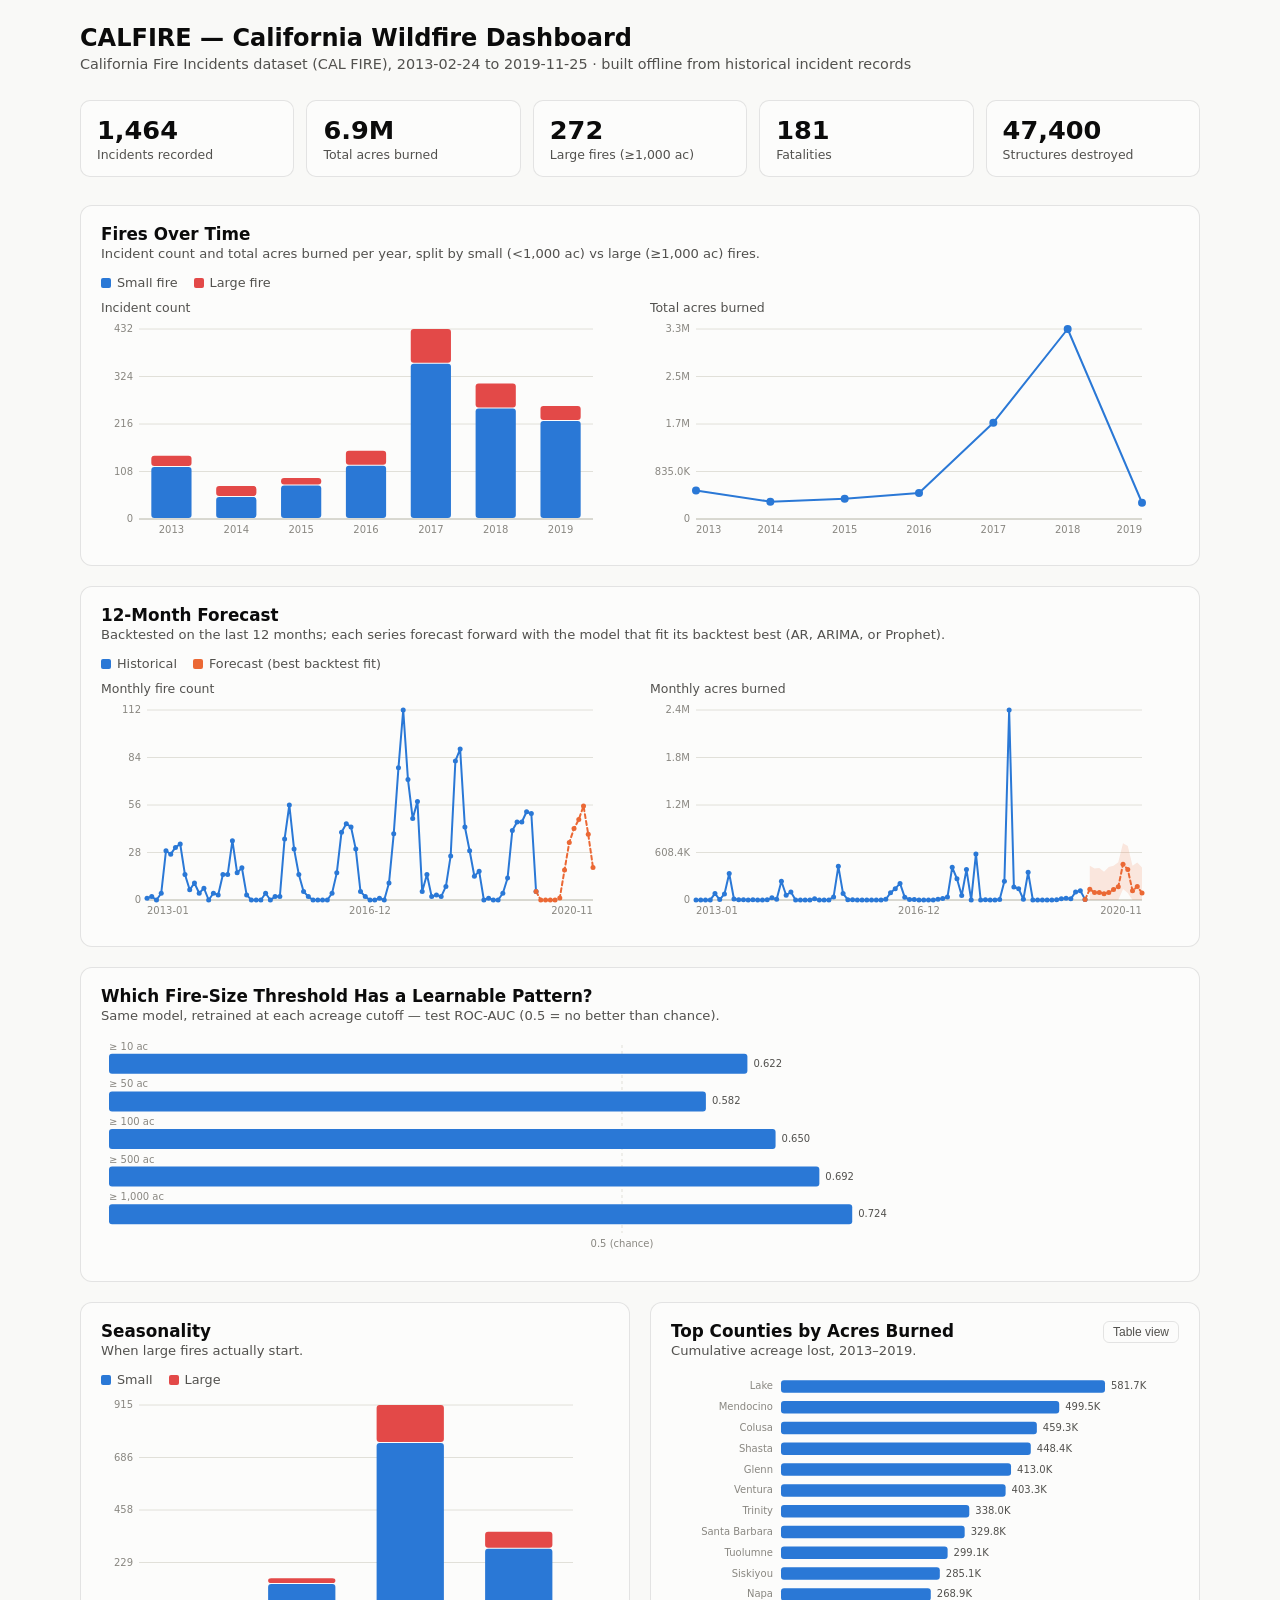
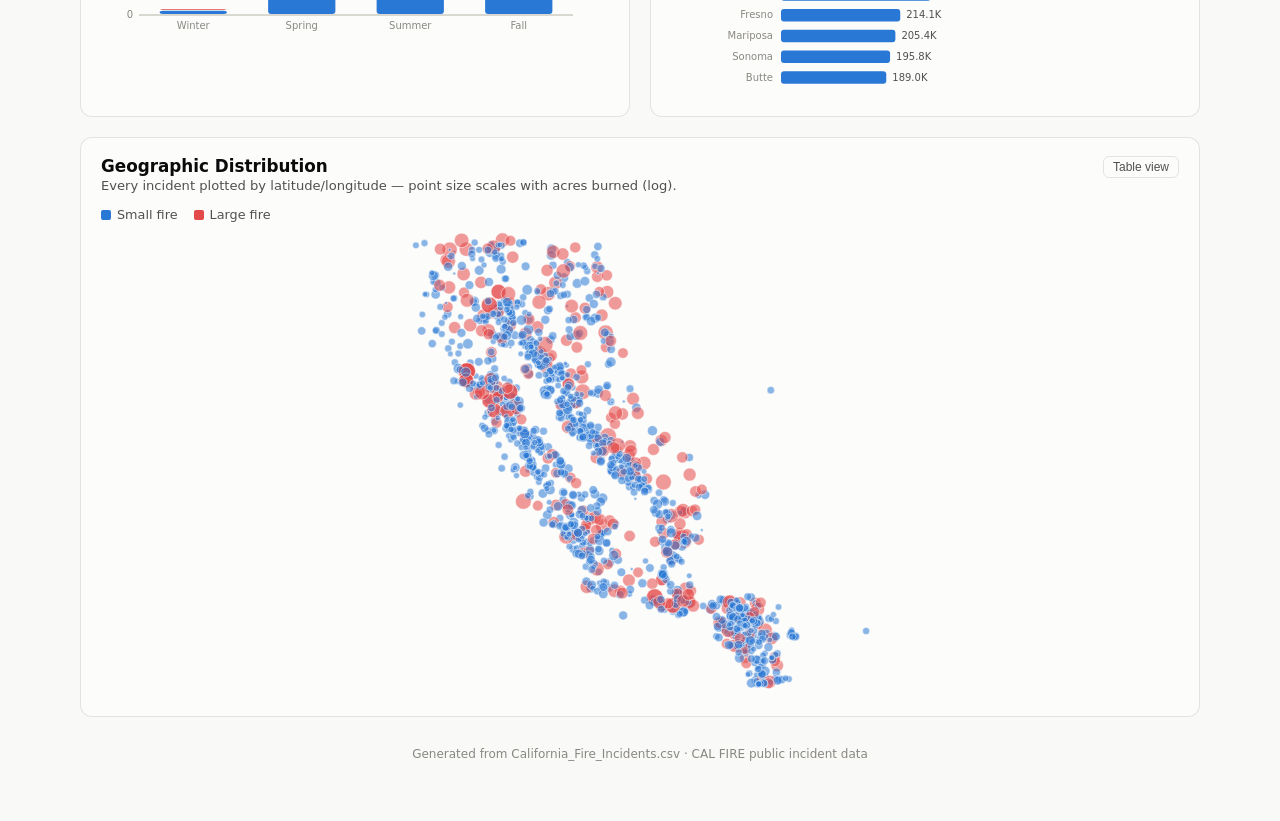
==== dashboard/index.html @ 808c7030 "Add multi-threshold pattern analysis and time series forecasting - threshold_analysis.py: retrains t" ====
<!doctype html>
<html lang="en">
<head>
<meta charset="utf-8">
<title>CALFIRE — California Wildfire Dashboard</title>
<style>
  .viz-root {
    color-scheme: light;
    --surface-1:      #fcfcfb;
    --plane:          #f9f9f7;
    --text-primary:   #0b0b0b;
    --text-secondary: #52514e;
    --text-muted:     #898781;
    --gridline:       #e1e0d9;
    --baseline:       #c3c2b7;
    --border:         rgba(11,11,11,0.10);
    --series-small:   #2a78d6;
    --series-large:   #e34948;
    --series-county:  #2a78d6;
    --series-forecast:#eb6834;
    --status-critical:#d03b3b;
  }
  @media (prefers-color-scheme: dark) {
    :root:where(:not([data-theme="light"])) .viz-root {
      color-scheme: dark;
      --surface-1:      #1a1a19;
      --plane:          #0d0d0d;
      --text-primary:   #ffffff;
      --text-secondary: #c3c2b7;
      --text-muted:     #898781;
      --gridline:       #2c2c2a;
      --baseline:       #383835;
      --border:         rgba(255,255,255,0.10);
      --series-small:   #3987e5;
      --series-large:   #e66767;
      --series-county:  #3987e5;
      --series-forecast:#d95926;
      --status-critical:#e66767;
    }
  }
  :root[data-theme="dark"] .viz-root {
    color-scheme: dark;
    --surface-1:      #1a1a19;
    --plane:          #0d0d0d;
    --text-primary:   #ffffff;
    --text-secondary: #c3c2b7;
    --text-muted:     #898781;
    --gridline:       #2c2c2a;
    --baseline:       #383835;
    --border:         rgba(255,255,255,0.10);
    --series-small:   #3987e5;
    --series-large:   #e66767;
    --series-county:  #3987e5;
    --series-forecast:#d95926;
    --status-critical:#e66767;
  }

  * { box-sizing: border-box; }
  body { margin: 0; font-family: system-ui, -apple-system, "Segoe UI", sans-serif; }
  .viz-root { background: var(--plane); color: var(--text-primary); min-height: 100%; padding: 24px 20px 60px; }
  .wrap { max-width: 1120px; margin: 0 auto; }
  h1 { font-size: 1.5rem; margin: 0 0 4px; }
  .subtitle { color: var(--text-secondary); font-size: 0.9rem; margin: 0 0 28px; }

  .stat-row { display: grid; grid-template-columns: repeat(auto-fit, minmax(160px, 1fr)); gap: 12px; margin-bottom: 28px; }
  .stat-tile { background: var(--surface-1); border: 1px solid var(--border); border-radius: 10px; padding: 14px 16px; }
  .stat-tile .value { font-size: 1.6rem; font-weight: 600; font-variant-numeric: tabular-nums; }
  .stat-tile .label { font-size: 0.78rem; color: var(--text-secondary); margin-top: 2px; }

  .panel { background: var(--surface-1); border: 1px solid var(--border); border-radius: 12px; padding: 18px 20px 20px; margin-bottom: 20px; }
  .panel h2 { font-size: 1.05rem; margin: 0 0 2px; }
  .panel .desc { font-size: 0.82rem; color: var(--text-secondary); margin: 0 0 14px; }
  .grid-2 { display: grid; grid-template-columns: 1fr 1fr; gap: 20px; }
  @media (max-width: 800px) { .grid-2 { grid-template-columns: 1fr; } }

  .legend { display: flex; gap: 16px; font-size: 0.8rem; color: var(--text-secondary); margin-bottom: 10px; flex-wrap: wrap; }
  .legend .item { display: flex; align-items: center; gap: 6px; }
  .swatch { width: 10px; height: 10px; border-radius: 2px; display: inline-block; }

  svg text { fill: var(--text-muted); font-size: 10px; }
  svg .axis-line { stroke: var(--baseline); stroke-width: 1; }
  svg .gridline { stroke: var(--gridline); stroke-width: 1; }
  svg .value-label { fill: var(--text-secondary); font-size: 10px; font-variant-numeric: tabular-nums; }

  .tooltip {
    position: fixed; pointer-events: none; z-index: 50;
    background: var(--text-primary); color: var(--surface-1);
    font-size: 0.78rem; padding: 6px 9px; border-radius: 6px;
    max-width: 220px; line-height: 1.4; opacity: 0; transition: opacity 0.08s;
  }
  .tooltip.show { opacity: 1; }

  .toggle-btn {
    font-size: 0.75rem; color: var(--text-secondary); background: none;
    border: 1px solid var(--border); border-radius: 6px; padding: 3px 9px;
    cursor: pointer; float: right;
  }
  .toggle-btn:hover { color: var(--text-primary); }

  table.data-table { width: 100%; border-collapse: collapse; font-size: 0.8rem; }
  table.data-table th, table.data-table td { text-align: right; padding: 5px 8px; border-bottom: 1px solid var(--gridline); font-variant-numeric: tabular-nums; }
  table.data-table th:first-child, table.data-table td:first-child { text-align: left; }
  table.data-table th { color: var(--text-secondary); font-weight: 500; }

  footer { text-align: center; font-size: 0.75rem; color: var(--text-muted); margin-top: 30px; }
</style>
</head>
<body>
<div class="viz-root">
  <div class="wrap">
    <h1>CALFIRE — California Wildfire Dashboard</h1>
    <p class="subtitle">California Fire Incidents dataset (CAL FIRE), <span id="date-range"></span> · built offline from historical incident records</p>

    <div class="stat-row" id="stat-row"></div>

    <div class="panel">
      <h2>Fires Over Time</h2>
      <p class="desc">Incident count and total acres burned per year, split by small (&lt;1,000 ac) vs large (≥1,000 ac) fires.</p>
      <div class="legend">
        <span class="item"><span class="swatch" style="background:var(--series-small)"></span>Small fire</span>
        <span class="item"><span class="swatch" style="background:var(--series-large)"></span>Large fire</span>
      </div>
      <div class="grid-2">
        <div>
          <div style="font-size:0.78rem;color:var(--text-secondary);margin-bottom:6px;">Incident count</div>
          <div id="chart-yearly-count"></div>
        </div>
        <div>
          <div style="font-size:0.78rem;color:var(--text-secondary);margin-bottom:6px;">Total acres burned</div>
          <div id="chart-yearly-acres"></div>
        </div>
      </div>
    </div>

    <div class="panel" id="panel-forecast" style="display:none">
      <h2>12-Month Forecast</h2>
      <p class="desc" id="forecast-desc"></p>
      <div class="legend">
        <span class="item"><span class="swatch" style="background:var(--series-small)"></span>Historical</span>
        <span class="item"><span class="swatch" style="background:var(--series-forecast)"></span>Forecast (best backtest fit)</span>
      </div>
      <div class="grid-2">
        <div>
          <div style="font-size:0.78rem;color:var(--text-secondary);margin-bottom:6px;">Monthly fire count</div>
          <div id="chart-forecast-count"></div>
        </div>
        <div>
          <div style="font-size:0.78rem;color:var(--text-secondary);margin-bottom:6px;">Monthly acres burned</div>
          <div id="chart-forecast-acres"></div>
        </div>
      </div>
    </div>

    <div class="panel" id="panel-thresholds" style="display:none">
      <h2>Which Fire-Size Threshold Has a Learnable Pattern?</h2>
      <p class="desc">Same model, retrained at each acreage cutoff — test ROC-AUC (0.5 = no better than chance).</p>
      <div id="chart-thresholds"></div>
    </div>

    <div class="grid-2">
      <div class="panel">
        <h2>Seasonality</h2>
        <p class="desc">When large fires actually start.</p>
        <div class="legend">
          <span class="item"><span class="swatch" style="background:var(--series-small)"></span>Small</span>
          <span class="item"><span class="swatch" style="background:var(--series-large)"></span>Large</span>
        </div>
        <div id="chart-seasonal"></div>
      </div>
      <div class="panel">
        <button class="toggle-btn" data-toggle="county">Table view</button>
        <h2>Top Counties by Acres Burned</h2>
        <p class="desc">Cumulative acreage lost, 2013–2019.</p>
        <div id="chart-county"></div>
        <div id="table-county" style="display:none"></div>
      </div>
    </div>

    <div class="panel">
      <button class="toggle-btn" data-toggle="map">Table view</button>
      <h2>Geographic Distribution</h2>
      <p class="desc">Every incident plotted by latitude/longitude — point size scales with acres burned (log).</p>
      <div class="legend">
        <span class="item"><span class="swatch" style="background:var(--series-small)"></span>Small fire</span>
        <span class="item"><span class="swatch" style="background:var(--series-large)"></span>Large fire</span>
      </div>
      <div id="chart-map"></div>
      <div id="table-map" style="display:none"></div>
    </div>

    <footer>Generated from California_Fire_Incidents.csv · CAL FIRE public incident data</footer>
  </div>
</div>
<div class="tooltip" id="tooltip"></div>

<script>
const DATA = {"stats": {"total_incidents": 1464, "total_acres": 6939166.0, "total_fatalities": 181, "total_structures_destroyed": 47400, "date_min": "2013-02-24", "date_max": "2019-11-25", "small_count": 1192, "large_count": 272}, "yearly": [{"Year": 2013, "count": 144, "acres": 500716.0, "large": 26}, {"Year": 2014, "count": 75, "acres": 305380.0, "large": 25}, {"Year": 2015, "count": 93, "acres": 356960.0, "large": 17}, {"Year": 2016, "count": 155, "acres": 457957.0, "large": 34}, {"Year": 2017, "count": 432, "acres": 1692851.0, "large": 79}, {"Year": 2018, "count": 308, "acres": 3339959.0, "large": 57}, {"Year": 2019, "count": 257, "acres": 285343.0, "large": 34}], "seasonal": [{"Season": "Winter", "count": 26, "large": 7, "acres": 596834.0}, {"Season": "Spring", "count": 160, "large": 25, "acres": 118809.0}, {"Season": "Summer", "count": 915, "large": 166, "acres": 4875209.0}, {"Season": "Fall", "count": 363, "large": 74, "acres": 1348314.0}], "county": [{"CountyPrimary": "Lake", "count": 44, "acres": 581665.0}, {"CountyPrimary": "Mendocino", "count": 23, "acres": 499469.0}, {"CountyPrimary": "Colusa", "count": 6, "acres": 459316.0}, {"CountyPrimary": "Shasta", "count": 60, "acres": 448436.0}, {"CountyPrimary": "Glenn", "count": 7, "acres": 412975.0}, {"CountyPrimary": "Ventura", "count": 20, "acres": 403253.0}, {"CountyPrimary": "Trinity", "count": 16, "acres": 338013.0}, {"CountyPrimary": "Santa Barbara", "count": 26, "acres": 329751.0}, {"CountyPrimary": "Tuolumne", "count": 22, "acres": 299132.0}, {"CountyPrimary": "Siskiyou", "count": 50, "acres": 285123.0}, {"CountyPrimary": "Napa", "count": 23, "acres": 268906.0}, {"CountyPrimary": "Fresno", "count": 53, "acres": 214075.0}, {"CountyPrimary": "Mariposa", "count": 24, "acres": 205354.0}, {"CountyPrimary": "Sonoma", "count": 17, "acres": 195819.0}, {"CountyPrimary": "Butte", "count": 58, "acres": 188989.0}], "points": [{"lat": 37.857, "lon": -120.086, "acres": 257314.0, "Year": 2013, "Large": 1, "county": "Tuolumne", "Name": "Rim Fire"}, {"lat": 34.585595, "lon": -118.423176, "acres": 30274.0, "Year": 2013, "Large": 1, "county": "Los Angeles", "Name": "Powerhouse Fire"}, {"lat": 33.7095, "lon": -116.72885, "acres": 27531.0, "Year": 2013, "Large": 1, "county": "Riverside", "Name": "Mountain Fire"}, {"lat": 39.12, "lon": -120.65, "acres": 27440.0, "Year": 2013, "Large": 1, "county": "Placer", "Name": "American Fire"}, {"lat": 37.279, "lon": -119.318, "acres": 22992.0, "Year": 2013, "Large": 1, "county": "Fresno", "Name": "Aspen Fire"}, {"lat": 33.86157, "lon": -116.90427, "acres": 20292.0, "Year": 2013, "Large": 1, "county": "Riverside", "Name": "Silver Fire"}, {"lat": 41.32, "lon": -123.176, "acres": 14754.0, "Year": 2013, "Large": 1, "county": "Siskiyou", "Name": "Salmon River Complex"}, {"lat": 41.035, "lon": -123.488, "acres": 12503.0, "Year": 2013, "Large": 1, "county": "Humboldt", "Name": "Corral Complex"}, {"lat": 40.04263, "lon": -121.85397, "acres": 11429.0, "Year": 2013, "Large": 1, "county": "Tehama", "Name": "Deer Fire"}, {"lat": 40.498332, "lon": -122.535496, "acres": 8073.0, "Year": 2013, "Large": 1, "county": "Shasta", "Name": "Clover Fire"}, {"lat": 32.95435, "lon": -116.47381, "acres": 7055.0, "Year": 2013, "Large": 1, "county": "San Diego", "Name": "Chariot Fire"}, {"lat": 40.190062, "lon": -121.595555, "acres": 6965.0, "Year": 2013, "Large": 1, "county": "Tehama", "Name": "Panther Fire"}, {"lat": 34.7861, "lon": -118.9411, "acres": 4346.0, "Year": 2013, "Large": 1, "county": "Kern", "Name": "Grand Fire"}, {"lat": 34.7861, "lon": -118.9411, "acres": 4346.0, "Year": 2013, "Large": 1, "county": "Ventura", "Name": "Grand Fire"}, {"lat": 38.8167, "lon": -122.8498, "acres": 3505.0, "Year": 2013, "Large": 1, "county": "Sonoma", "Name": "McCabe Fire"}, {"lat": 34.288877, "lon": -116.941311, "acres": 3166.0, "Year": 2013, "Large": 1, "county": "Riverside", "Name": "Summit Fire"}, {"lat": 37.90757, "lon": -121.882582, "acres": 3111.0, "Year": 2013, "Large": 1, "county": "Contra Costa", "Name": "Morgan Fire"}, {"lat": 33.12111, "lon": -116.52579, "acres": 2781.0, "Year": 2013, "Large": 1, "county": "San Diego", "Name": "San Felipe Fire"}, {"lat": 39.446268, "lon": -121.38236, "acres": 2462.0, "Year": 2013, "Large": 1, "county": "Butte", "Name": "Swedes Fire"}, {"lat": 33.341, "lon": -117.3092, "acres": 2236.0, "Year": 2013, "Large": 1, "county": "San Diego", "Name": "DeLuz Fire"}, {"lat": 36.208, "lon": -118.444, "acres": 2060.0, "Year": 2013, "Large": 1, "county": "Tulare", "Name": "Fish Fire"}, {"lat": 34.55048, "lon": -119.82429, "acres": 1984.0, "Year": 2013, "Large": 1, "county": "Santa Barbara", "Name": "White Fire"}, {"lat": 37.58202, "lon": -119.91071, "acres": 1708.0, "Year": 2013, "Large": 1, "county": "Mariposa", "Name": "Carstens Fire"}, {"lat": 33.62236, "lon": -117.40288, "acres": 1383.0, "Year": 2013, "Large": 1, "county": "Riverside", "Name": "Falls Fire"}, {"lat": 33.04458, "lon": -116.5209, "acres": 1271.0, "Year": 2013, "Large": 1, "county": "San Diego", "Name": "General Fire"}, {"lat": 38.25108, "lon": -120.02778, "acres": 1070.0, "Year": 2013, "Large": 1, "county": "Tuolumne", "Name": "Power Fire"}, {"lat": 35.707, "lon": -118.588, "acres": 794.0, "Year": 2013, "Large": 0, "county": "Kern", "Name": "Shirley Fire"}, {"lat": 34.882, "lon": -118.9194, "acres": 712.0, "Year": 2013, "Large": 0, "county": "Kern", "Name": "Rancho Fire"}, {"lat": 34.49149, "lon": -118.610044, "acres": 712.0, "Year": 2013, "Large": 0, "county": "Los Angeles", "Name": "Lake Fire"}, {"lat": 34.90327, "lon": -118.93388, "acres": 612.0, "Year": 2013, "Large": 0, "county": "Kern", "Name": "Water Fire"}, {"lat": 38.774, "lon": -120.298, "acres": 572.0, "Year": 2013, "Large": 0, "county": "El Dorado", "Name": "Kyburz Fire"}, {"lat": 34.071556, "lon": -117.048397, "acres": 534.0, "Year": 2013, "Large": 0, "county": "San Bernardino", "Name": "Mills Fire"}, {"lat": 40.00842, "lon": -120.764666, "acres": 513.0, "Year": 2013, "Large": 0, "county": "Plumas", "Name": "Plumas Lightning Complex (Hough)"}, {"lat": 33.894055, "lon": -116.855019, "acres": 510.0, "Year": 2013, "Large": 0, "county": "Riverside", "Name": "Gorgonio Fire"}, {"lat": 41.2415, "lon": -121.035, "acres": 502.0, "Year": 2013, "Large": 0, "county": "Modoc", "Name": "Fox Fire (formally 3-7 Fire)"}, {"lat": 35.15832, "lon": -120.05131, "acres": 500.0, "Year": 2013, "Large": 0, "county": "San Luis Obispo", "Name": "Branch Fire"}, {"lat": 37.96866, "lon": -121.91453, "acres": 492.0, "Year": 2013, "Large": 0, "county": "Contra Costa", "Name": "Kirker Fire"}, {"lat": 37.015575, "lon": -119.78106, "acres": 482.0, "Year": 2013, "Large": 0, "county": "Madera", "Name": "Rolling Fire"}, {"lat": 34.302, "lon": -117.598, "acres": 413.0, "Year": 2013, "Large": 0, "county": "San Bernardino", "Name": "Gobblers Fire"}, {"lat": 36.602575, "lon": -118.01651, "acres": 406.0, "Year": 2013, "Large": 0, "county": "Inyo", "Name": "River Fire"}, {"lat": 38.628, "lon": -122.289, "acres": 376.0, "Year": 2013, "Large": 0, "county": "Napa", "Name": "Putah Fire"}, {"lat": 37.160346, "lon": -120.937494, "acres": 354.0, "Year": 2013, "Large": 0, "county": "San Benito", "Name": "Tres Pinos Fire"}, {"lat": 39.439, "lon": -121.497, "acres": 305.0, "Year": 2013, "Large": 0, "county": "Butte", "Name": "Summit Fire"}, {"lat": 38.04993, "lon": -120.90325, "acres": 303.0, "Year": 2013, "Large": 0, "county": "San Joaquin", "Name": "Shelton Fire"}, {"lat": 39.434183, "lon": -121.576804, "acres": 298.0, "Year": 2013, "Large": 0, "county": "Butte", "Name": "Lone Fire"}, {"lat": 39.90465, "lon": -121.74367, "acres": 274.0, "Year": 2013, "Large": 0, "county": "Contra Costa", "Name": "Concord Fire"}, {"lat": 37.116295, "lon": -119.635004, "acres": 274.0, "Year": 2013, "Large": 0, "county": "Madera", "Name": "Gold Fire"}, {"lat": 34.149, "lon": -117.908, "acres": 268.0, "Year": 2013, "Large": 0, "county": "Los Angeles", "Name": "Madre Fire"}, {"lat": 32.710918, "lon": -116.746023, "acres": 263.0, "Year": 2013, "Large": 0, "county": "San Diego", "Name": "Lyon Fire"}, {"lat": 34.35, "lon": -117.62, "acres": 243.0, "Year": 2013, "Large": 0, "county": "San Bernardino", "Name": "Sharp Fire"}, {"lat": 37.775057, "lon": -121.737213, "acres": 240.0, "Year": 2013, "Large": 0, "county": "Alameda", "Name": "Vasco Fire"}, {"lat": 38.729297, "lon": -121.380862, "acres": 237.0, "Year": 2013, "Large": 0, "county": "Placer", "Name": "PFE Fire"}, {"lat": 39.514139, "lon": -122.560862, "acres": 217.0, "Year": 2013, "Large": 0, "county": "Glenn", "Name": "306 Fire"}, {"lat": 34.2, "lon": -117.417, "acres": 200.0, "Year": 2013, "Large": 0, "county": "San Bernardino", "Name": "Sierra Fire"}, {"lat": 40.012398, "lon": -122.079871, "acres": 200.0, "Year": 2013, "Large": 0, "county": "Tehama", "Name": "Vina Fire"}, {"lat": 40.5445, "lon": -121.3754, "acres": 196.0, "Year": 2013, "Large": 0, "county": "Shasta", "Name": "Burney Lightning Series (Warner Fire)"}, {"lat": 39.961309, "lon": -122.330879, "acres": 195.0, "Year": 2013, "Large": 0, "county": "Tehama", "Name": "Paskenta Fire"}, {"lat": 38.382, "lon": -122.311, "acres": 190.0, "Year": 2013, "Large": 0, "county": "Napa", "Name": "Silverado Fire"}, {"lat": 34.611824, "lon": -120.074655, "acres": 170.0, "Year": 2013, "Large": 0, "county": "Santa Barbara", "Name": "Olive Fire"}, {"lat": 38.67479, "lon": -122.08725, "acres": 163.0, "Year": 2013, "Large": 0, "county": "Yolo", "Name": "Capay Fire"}, {"lat": 38.63987, "lon": -121.08438, "acres": 163.0, "Year": 2013, "Large": 0, "county": "El Dorado", "Name": "50 Fire"}, {"lat": 38.63987, "lon": -121.08438, "acres": 163.0, "Year": 2013, "Large": 0, "county": "Sacramento", "Name": "50 Fire"}, {"lat": 38.34599, "lon": -122.6503, "acres": 159.0, "Year": 2013, "Large": 0, "county": "Sonoma", "Name": "Crane Fire"}, {"lat": 38.17693, "lon": -122.51253, "acres": 158.0, "Year": 2013, "Large": 0, "county": "Sonoma", "Name": "Lakeville Fire"}, {"lat": 33.990128, "lon": -117.164997, "acres": 150.0, "Year": 2013, "Large": 0, "county": "Riverside", "Name": "Redlands Fire"}, {"lat": 37.436, "lon": -121.1955, "acres": 150.0, "Year": 2013, "Large": 0, "county": "Stanislaus", "Name": "Diablo Fire"}, {"lat": 36.7218, "lon": -119.2248, "acres": 150.0, "Year": 2013, "Large": 0, "county": "Fresno", "Name": "George Fire"}, {"lat": 34.419284, "lon": -118.58688, "acres": 149.0, "Year": 2013, "Large": 0, "county": "Los Angeles", "Name": "Magic Fire"}, {"lat": 36.258, "lon": -118.459, "acres": 134.0, "Year": 2013, "Large": 0, "county": "Tulare", "Name": "Angora Fire"}, {"lat": 38.638828, "lon": -122.655616, "acres": 125.0, "Year": 2013, "Large": 0, "county": "Sonoma", "Name": "Yellow Fire"}, {"lat": 38.08744, "lon": -122.13802, "acres": 124.0, "Year": 2013, "Large": 0, "county": "Solano", "Name": "California Fire"}, {"lat": 37.03776, "lon": -121.006939, "acres": 124.0, "Year": 2013, "Large": 0, "county": "Merced", "Name": "152 Fire"}, {"lat": 33.963591, "lon": -117.187934, "acres": 124.0, "Year": 2013, "Large": 0, "county": "Riverside", "Name": "Smiley Fire"}, {"lat": 38.882214, "lon": -122.567525, "acres": 120.0, "Year": 2013, "Large": 0, "county": "Lake", "Name": "Cantwell Fire"}, {"lat": 38.682378, "lon": -120.839075, "acres": 116.0, "Year": 2013, "Large": 0, "county": "El Dorado", "Name": "Union Fire"}, {"lat": 34.287, "lon": -117.451, "acres": 110.0, "Year": 2013, "Large": 0, "county": "San Bernardino", "Name": "Cleghorn Fire"}, {"lat": 36.772425, "lon": -119.628389, "acres": 108.0, "Year": 2013, "Large": 0, "county": "Fresno", "Name": "Clinton Fire"}, {"lat": 36.1531, "lon": -120.8973, "acres": 105.0, "Year": 2013, "Large": 0, "county": "Monterey", "Name": "Freeman Fire"}, {"lat": 37.91529, "lon": -120.33313, "acres": 100.0, "Year": 2013, "Large": 0, "county": "Tuolumne", "Name": "Murphy Fire"}, {"lat": 32.564465, "lon": -116.900368, "acres": 100.0, "Year": 2013, "Large": 0, "county": "San Diego", "Name": "Border Fire"}, {"lat": 38.9252, "lon": -122.966, "acres": 98.0, "Year": 2013, "Large": 0, "county": "Mendocino", "Name": "Highland Fire"}, {"lat": 41.73325, "lon": -120.375, "acres": 97.0, "Year": 2013, "Large": 0, "county": "Modoc", "Name": "Davis Creek Complex"}, {"lat": 33.642, "lon": -116.706, "acres": 97.0, "Year": 2013, "Large": 0, "county": "San Bernardino", "Name": "Little Fire"}, {"lat": 40.88886, "lon": -120.958126, "acres": 97.0, "Year": 2013, "Large": 0, "county": "Lassen", "Name": "Coyote Fire"}, {"lat": 38.27783, "lon": -120.966016, "acres": 96.0, "Year": 2013, "Large": 0, "county": "Amador", "Name": "Roadrunner Fire"}, {"lat": 35.4393, "lon": -120.8358, "acres": 94.0, "Year": 2013, "Large": 0, "county": "San Luis Obispo", "Name": "Creek Fire"}, {"lat": 39.6612, "lon": -121.50354, "acres": 92.0, "Year": 2013, "Large": 0, "county": "Butte", "Name": "Branch Fire"}, {"lat": 37.1927, "lon": -119.7917, "acres": 91.0, "Year": 2013, "Large": 0, "county": "Madera", "Name": "Lilly 2 Fire"}, {"lat": 33.9582, "lon": -116.6534, "acres": 90.0, "Year": 2013, "Large": 0, "county": "Riverside", "Name": "Water Fire"}, {"lat": 35.62743, "lon": -120.83417, "acres": 85.0, "Year": 2013, "Large": 0, "county": "San Luis Obispo", "Name": "Adelaida Fire"}, {"lat": 39.0442, "lon": -123.1478, "acres": 82.0, "Year": 2013, "Large": 0, "county": "Mendocino", "Name": "Retek Fire"}, {"lat": 39.731878, "lon": -121.713938, "acres": 80.0, "Year": 2013, "Large": 0, "county": "Butte", "Name": "Centerville Fire"}, {"lat": 34.316, "lon": -117.352, "acres": 75.0, "Year": 2013, "Large": 0, "county": "San Bernardino", "Name": "Silverwood Fire"}, {"lat": 37.169379, "lon": -119.75636, "acres": 75.0, "Year": 2013, "Large": 0, "county": "Madera", "Name": "Revis Fire"}, {"lat": 34.1834, "lon": -117.4408, "acres": 75.0, "Year": 2013, "Large": 0, "county": "San Bernardino", "Name": "Lytle Fire"}, {"lat": 38.441792, "lon": -122.350844, "acres": 75.0, "Year": 2013, "Large": 0, "county": "Napa", "Name": "Silverado Fire"}, {"lat": 34.003151, "lon": -117.106075, "acres": 73.0, "Year": 2013, "Large": 0, "county": "San Bernardino", "Name": "Liveoak Fire"}, {"lat": 39.206, "lon": -121.31634, "acres": 73.0, "Year": 2013, "Large": 0, "county": "Yuba", "Name": "McGanney Fire"}, {"lat": 39.013682, "lon": -122.491894, "acres": 70.0, "Year": 2013, "Large": 0, "county": "Lake", "Name": "Double Fire"}, {"lat": 41.569, "lon": -120.959, "acres": 68.0, "Year": 2013, "Large": 0, "county": "Modoc", "Name": "Rail Fire"}, {"lat": 34.384, "lon": -119.13249, "acres": 64.0, "Year": 2013, "Large": 0, "county": "Ventura", "Name": "Wheeler Fire"}, {"lat": 38.838, "lon": -116.61, "acres": 60.0, "Year": 2013, "Large": 0, "county": "Riverside", "Name": "Tram Fire"}, {"lat": 33.91027, "lon": -116.99895, "acres": 60.0, "Year": 2013, "Large": 0, "county": "Riverside", "Name": "Relay Fire"}, {"lat": 39.333401, "lon": -121.107022, "acres": 52.0, "Year": 2013, "Large": 0, "county": "Nevada", "Name": "Tyler Fire"}, {"lat": 35.457978, "lon": -120.751555, "acres": 51.0, "Year": 2013, "Large": 0, "county": "San Luis Obispo", "Name": "Toro Fire"}, {"lat": 39.0448, "lon": -122.7656, "acres": 50.0, "Year": 2013, "Large": 0, "county": "Lake", "Name": "Bruner Fire"}, {"lat": 41.923323, "lon": -122.578393, "acres": 50.0, "Year": 2013, "Large": 0, "county": "Siskiyou", "Name": "Cottonwood Fire"}, {"lat": 37.1438, "lon": -121.7804, "acres": 50.0, "Year": 2013, "Large": 0, "county": "Santa Clara", "Name": "Uvas Fire"}, {"lat": 37.7393, "lon": -121.5869, "acres": 50.0, "Year": 2013, "Large": 0, "county": "Alameda", "Name": "Grant Fire"}, {"lat": 35.5123, "lon": -120.6368, "acres": 50.0, "Year": 2013, "Large": 0, "county": "San Luis Obispo", "Name": "Homestead Fire"}, {"lat": 38.06231, "lon": -120.45233, "acres": 46.0, "Year": 2013, "Large": 0, "county": "Calaveras", "Name": "Bridges Fire"}, {"lat": 37.03087, "lon": -119.463757, "acres": 46.0, "Year": 2013, "Large": 0, "county": "Fresno", "Name": "Sierra Fire"}, {"lat": 38.980846, "lon": -123.067671, "acres": 45.0, "Year": 2013, "Large": 0, "county": "Mendocino", "Name": "Pratt Fire"}, {"lat": 40.373, "lon": -122.7338, "acres": 43.0, "Year": 2013, "Large": 0, "county": "Shasta", "Name": "Fiddler Fire"}, {"lat": 33.96936, "lon": -117.1265, "acres": 42.0, "Year": 2013, "Large": 0, "county": "Riverside", "Name": "Viper Fire"}, {"lat": 37.667295, "lon": -122.427285, "acres": 41.0, "Year": 2013, "Large": 0, "county": "San Mateo", "Name": "Chestnut Fire"}, {"lat": 37.342186, "lon": -121.717706, "acres": 40.0, "Year": 2013, "Large": 0, "county": "Santa Clara", "Name": "Grant Fire"}, {"lat": 33.7655, "lon": -117.6649, "acres": 40.0, "Year": 2013, "Large": 0, "county": "Orange", "Name": "Baker Fire"}, {"lat": 33.570291, "lon": -116.10815, "acres": 40.0, "Year": 2013, "Large": 0, "county": "Riverside", "Name": "Pierce Fire"}, {"lat": 33.9634, "lon": -117.2508, "acres": 40.0, "Year": 2013, "Large": 0, "county": "Riverside", "Name": "Heacock Fire"}, {"lat": 34.001745, "lon": -117.302057, "acres": 40.0, "Year": 2013, "Large": 0, "county": "Riverside", "Name": "Palmyrita Fire"}, {"lat": 33.655638, "lon": -116.161201, "acres": 40.0, "Year": 2013, "Large": 0, "county": "Riverside", "Name": "54 Fire"}, {"lat": 38.89555, "lon": -120.84716, "acres": 38.0, "Year": 2013, "Large": 0, "county": "El Dorado", "Name": "Empire Fire"}, {"lat": 39.1591, "lon": -122.5906, "acres": 38.0, "Year": 2013, "Large": 0, "county": "Lake", "Name": "Indian Fire"}, {"lat": 37.74241, "lon": -121.86216, "acres": 38.0, "Year": 2013, "Large": 0, "county": "Alameda", "Name": "Fallon Fire"}, {"lat": 36.763367, "lon": -119.558244, "acres": 35.0, "Year": 2013, "Large": 0, "county": "Fresno", "Name": "Michelle Fire"}, {"lat": 35.49864, "lon": -120.91375, "acres": 35.0, "Year": 2013, "Large": 0, "county": "San Luis Obispo", "Name": "Cottontail Fire"}, {"lat": 40.483662, "lon": -122.140914, "acres": 33.0, "Year": 2013, "Large": 0, "county": "Shasta", "Name": "Dersch Fire"}, {"lat": 37.965364, "lon": -120.696362, "acres": 31.0, "Year": 2013, "Large": 0, "county": "Calaveras", "Name": "Chuckwagon Fire"}, {"lat": 38.9777, "lon": -122.683, "acres": 30.0, "Year": 2013, "Large": 0, "county": "Lake", "Name": "Lakeshore Fire"}, {"lat": 38.99233, "lon": -122.703193, "acres": 30.0, "Year": 2013, "Large": 0, "county": "Lake", "Name": "Lake Fire"}, {"lat": 34.288877, "lon": -116.941311, "acres": 30.0, "Year": 2013, "Large": 0, "county": "San Bernardino", "Name": "Fawnskin Fire"}, {"lat": 38.4229, "lon": -122.0437, "acres": 28.0, "Year": 2013, "Large": 0, "county": "Sonoma", "Name": "Sonoma-Lake-Napa Unit Lightning Fires"}, {"lat": 38.4229, "lon": -122.0437, "acres": 28.0, "Year": 2013, "Large": 0, "county": "Solano", "Name": "Sonoma-Lake-Napa Unit Lightning Fires"}, {"lat": 38.4229, "lon": -122.0437, "acres": 28.0, "Year": 2013, "Large": 0, "county": "Lake", "Name": "Sonoma-Lake-Napa Unit Lightning Fires"}, {"lat": 38.4229, "lon": -122.0437, "acres": 28.0, "Year": 2013, "Large": 0, "county": "Colusa", "Name": "Sonoma-Lake-Napa Unit Lightning Fires"}, {"lat": 40.473356, "lon": -122.48259, "acres": 27.0, "Year": 2013, "Large": 0, "county": "Shasta", "Name": "Cloverdale Fire"}, {"lat": 32.612773, "lon": -116.707335, "acres": 25.0, "Year": 2013, "Large": 0, "county": "San Diego", "Name": "Flume Fire"}, {"lat": 38.98058, "lon": -122.81796, "acres": 25.0, "Year": 2013, "Large": 0, "county": "Lake", "Name": "Mount Fire"}, {"lat": 33.96201, "lon": -116.907213, "acres": 25.0, "Year": 2013, "Large": 0, "county": "Riverside", "Name": "Cherry Fire"}, {"lat": 38.9289, "lon": -122.5818, "acres": 23.0, "Year": 2013, "Large": 0, "county": "Lake", "Name": "Dam Fire"}, {"lat": 33.94528, "lon": -117.09306, "acres": 15.0, "Year": 2013, "Large": 0, "county": "Riverside", "Name": "Gilman Fire"}, {"lat": 41.333, "lon": -123.376, "acres": 0.0, "Year": 2013, "Large": 0, "county": "Humboldt", "Name": "Orleans Complex"}, {"lat": 33.99647, "lon": -116.84137, "acres": 0.0, "Year": 2013, "Large": 0, "county": "Riverside", "Name": "Hathaway Fire"}, {"lat": 38.805437, "lon": -120.629714, "acres": 97717.0, "Year": 2014, "Large": 1, "county": "El Dorado", "Name": "King Fire"}, {"lat": 40.901, "lon": -121.368, "acres": 39736.0, "Year": 2014, "Large": 1, "county": "Shasta", "Name": "Bald Fire"}, {"lat": 42.048, "lon": -122.345, "acres": 35302.0, "Year": 2014, "Large": 1, "county": "Siskiyou", "Name": "Oregon Gulch Fire (part of the Beaver Complex)"}, {"lat": 40.72, "lon": -121.562, "acres": 32416.0, "Year": 2014, "Large": 1, "county": "Shasta", "Name": "Eiler Fire"}, {"lat": 41.1336, "lon": -121.2144, "acres": 13153.0, "Year": 2014, "Large": 1, "county": "Modoc", "Name": "Day Fire"}, {"lat": 40.4314, "lon": -122.750788, "acres": 12661.0, "Year": 2014, "Large": 1, "county": "Shasta", "Name": "Bully Fire"}, {"lat": 38.512, "lon": -122.104, "acres": 6488.0, "Year": 2014, "Large": 1, "county": "Yolo", "Name": "Monticello Fire"}, {"lat": 41.141, "lon": -122.805, "acres": 6258.0, "Year": 2014, "Large": 1, "county": "Shasta", "Name": "Coffee Fire"}, {"lat": 41.682, "lon": -122.127, "acres": 5503.0, "Year": 2014, "Large": 1, "county": "Siskiyou", "Name": "Little Deer Fire"}, {"lat": 33.3529, "lon": -117.284889, "acres": 5367.0, "Year": 2014, "Large": 1, "county": "San Diego", "Name": "Tomahawk Fire"}, {"lat": 38.664, "lon": -122.454, "acres": 4300.0, "Year": 2014, "Large": 1, "county": "Napa", "Name": "Butts Fire"}, {"lat": 38.664, "lon": -122.454, "acres": 4300.0, "Year": 2014, "Large": 1, "county": "Lake", "Name": "Butts Fire"}, {"lat": 38.5691, "lon": -120.7819, "acres": 4240.0, "Year": 2014, "Large": 1, "county": "Amador", "Name": "Sand Fire"}, {"lat": 38.5691, "lon": -120.7819, "acres": 4240.0, "Year": 2014, "Large": 1, "county": "El Dorado", "Name": "Sand Fire"}, {"lat": 35.7206, "lon": -118.4747, "acres": 4045.0, "Year": 2014, "Large": 1, "county": "Kern", "Name": "Way Fire"}, {"lat": 35.70683, "lon": -118.555527, "acres": 3895.0, "Year": 2014, "Large": 1, "county": "Kern", "Name": "Shirley Fire"}, {"lat": 34.169346, "lon": -117.547374, "acres": 2143.0, "Year": 2014, "Large": 1, "county": "San Bernardino", "Name": "Etiwanda Fire"}, {"lat": 33.1137, "lon": -117.1599, "acres": 1995.0, "Year": 2014, "Large": 1, "county": "San Diego", "Name": "Cocos Fire"}, {"lat": 34.1703, "lon": -117.8816, "acres": 1952.0, "Year": 2014, "Large": 1, "county": "Los Angeles", "Name": "Colby Fire"}, {"lat": 35.642, "lon": -118.15, "acres": 1680.0, "Year": 2014, "Large": 1, "county": "Kern", "Name": "Nicolls Fire "}, {"lat": 41.89, "lon": -120.79, "acres": 1651.0, "Year": 2014, "Large": 1, "county": "Modoc", "Name": "Modoc Lightning Complex"}, {"lat": 33.003, "lon": -117.133, "acres": 1548.0, "Year": 2014, "Large": 1, "county": "San Diego", "Name": "Bernardo Fire"}, {"lat": 41.489, "lon": -120.904, "acres": 1469.0, "Year": 2014, "Large": 1, "county": "Modoc", "Name": "Gulch Fire"}, {"lat": 33.417572, "lon": -117.550567, "acres": 1457.0, "Year": 2014, "Large": 1, "county": "San Diego", "Name": "San Mateo Fire"}, {"lat": 40.7101, "lon": -122.171, "acres": 1375.0, "Year": 2014, "Large": 1, "county": "Shasta", "Name": "Gulch Fire"}, {"lat": 33.748, "lon": -117.601, "acres": 968.0, "Year": 2014, "Large": 0, "county": "Orange", "Name": "Silverado Fire"}, {"lat": 40.134597, "lon": -121.790183, "acres": 865.0, "Year": 2014, "Large": 0, "county": "Tehama", "Name": "Campbell Fire"}, {"lat": 34.609, "lon": -120.454, "acres": 632.0, "Year": 2014, "Large": 0, "county": "Santa Barbara", "Name": "Miguelito Fire"}, {"lat": 37.3433, "lon": -119.6581, "acres": 612.0, "Year": 2014, "Large": 0, "county": "Madera", "Name": "Junction Fire"}, {"lat": 33.1109, "lon": -117.279, "acres": 600.0, "Year": 2014, "Large": 0, "county": "San Diego", "Name": "Poinsettia Fire"}, {"lat": 40.7412, "lon": -122.946, "acres": 580.0, "Year": 2014, "Large": 0, "county": "Trinity", "Name": "Oregon Fire"}, {"lat": 41.42384, "lon": -122.37432, "acres": 516.0, "Year": 2014, "Large": 0, "county": "Siskiyou", "Name": "Boles Fire"}, {"lat": 37.76617, "lon": -120.45087, "acres": 487.0, "Year": 2014, "Large": 0, "county": "Tuolumne", "Name": "59 Fire"}, {"lat": 36.6313, "lon": -121.4819, "acres": 400.0, "Year": 2014, "Large": 0, "county": "Monterey", "Name": "Encinal Fire"}, {"lat": 33.312, "lon": -117.162, "acres": 380.0, "Year": 2014, "Large": 0, "county": "San Diego", "Name": "Highway Fire"}, {"lat": 40.884415, "lon": -123.773779, "acres": 333.0, "Year": 2014, "Large": 0, "county": "Humboldt", "Name": "Red Fire"}, {"lat": 37.311915, "lon": -119.604124, "acres": 320.0, "Year": 2014, "Large": 0, "county": "Madera", "Name": "Courtney Fire"}, {"lat": 34.267, "lon": -117.867, "acres": 274.0, "Year": 2014, "Large": 0, "county": "Los Angeles", "Name": "Tecolote Fire"}, {"lat": 37.787, "lon": -120.452, "acres": 269.0, "Year": 2014, "Large": 0, "county": "Tuolumne", "Name": "Hetch Hetchy Fire"}, {"lat": 39.113682, "lon": -120.999508, "acres": 247.0, "Year": 2014, "Large": 0, "county": "Nevada", "Name": "Dog Bar Fire"}, {"lat": 40.009827, "lon": -122.345078, "acres": 225.0, "Year": 2014, "Large": 0, "county": "Tehama", "Name": "Tehama Fire"}, {"lat": 33.078948, "lon": -116.576454, "acres": 217.0, "Year": 2014, "Large": 0, "county": "San Diego", "Name": "Banner Fire"}, {"lat": 41.134, "lon": -123.753, "acres": 210.0, "Year": 2014, "Large": 0, "county": "Humboldt", "Name": "Bald Hill 3 Fire"}, {"lat": 34.235, "lon": -117.771, "acres": 190.0, "Year": 2014, "Large": 0, "county": "Los Angeles", "Name": "Shoemaker Fire"}, {"lat": 39.1647, "lon": -122.5983, "acres": 175.0, "Year": 2014, "Large": 0, "county": "Lake", "Name": "Indian Fire"}, {"lat": 40.6569, "lon": -122.2215, "acres": 143.0, "Year": 2014, "Large": 0, "county": "Shasta", "Name": "Dry Fire"}, {"lat": 37.7103, "lon": -120.197, "acres": 130.0, "Year": 2014, "Large": 0, "county": "Mariposa", "Name": "Haigh Fire"}, {"lat": 32.81, "lon": -116.49, "acres": 125.0, "Year": 2014, "Large": 0, "county": "San Diego", "Name": "Gun Fire"}, {"lat": 38.178241, "lon": -120.679019, "acres": 120.0, "Year": 2014, "Large": 0, "county": "Calaveras", "Name": "Reed Fire"}, {"lat": 37.399, "lon": -118.352, "acres": 113.0, "Year": 2014, "Large": 0, "county": "Inyo", "Name": "Bridges Fire"}, {"lat": 36.8266, "lon": -119.3415, "acres": 106.0, "Year": 2014, "Large": 0, "county": "Fresno", "Name": "Lake Fire"}, {"lat": 41.507, "lon": -121.266, "acres": 101.0, "Year": 2014, "Large": 0, "county": "Modoc", "Name": "Little Fire"}, {"lat": 38.59, "lon": -120.028, "acres": 94.0, "Year": 2014, "Large": 0, "county": "El Dorado", "Name": "Irene Fire"}, {"lat": 38.058, "lon": -120.66, "acres": 85.0, "Year": 2014, "Large": 0, "county": "Calaveras", "Name": "Oak Fire"}, {"lat": 39.3918, "lon": -120.0805, "acres": 84.0, "Year": 2014, "Large": 0, "county": "Nevada", "Name": "Boca Fire"}, {"lat": 37.5359, "lon": -121.5118, "acres": 80.0, "Year": 2014, "Large": 0, "county": "Contra Costa", "Name": "Marsh Fire"}, {"lat": 40.5719, "lon": -121.3415, "acres": 75.0, "Year": 2014, "Large": 0, "county": "Shasta", "Name": "Cassel Fire"}, {"lat": 36.103, "lon": -121.117, "acres": 75.0, "Year": 2014, "Large": 0, "county": "Monterey", "Name": "San Lucas Fire"}, {"lat": 39.4664, "lon": -121.6129, "acres": 72.0, "Year": 2014, "Large": 0, "county": "Butte", "Name": "Wildlife Fire"}, {"lat": 37.8316, "lon": -120.3434, "acres": 70.0, "Year": 2014, "Large": 0, "county": "Tuolumne", "Name": "Jackson Fire"}, {"lat": 38.453, "lon": -121.999, "acres": 70.0, "Year": 2014, "Large": 0, "county": "Solano", "Name": "Norman Fire"}, {"lat": 33.5982, "lon": -116.1985, "acres": 57.0, "Year": 2014, "Large": 0, "county": "Riverside", "Name": "Van Buren Fire"}, {"lat": 40.39, "lon": -122.721, "acres": 50.0, "Year": 2014, "Large": 0, "county": "Shasta", "Name": "Fiddler Fire"}, {"lat": 33.93869, "lon": -117.70643, "acres": 48.0, "Year": 2014, "Large": 0, "county": "San Bernardino", "Name": "Bane Fire"}, {"lat": 35.8218, "lon": -121.0226, "acres": 47.0, "Year": 2014, "Large": 0, "county": "San Luis Obispo", "Name": "Interlake Fire"}, {"lat": 36.991825, "lon": -119.525506, "acres": 40.0, "Year": 2014, "Large": 0, "county": "Fresno", "Name": "Morgan Fire"}, {"lat": 39.1871, "lon": -121.2687, "acres": 38.0, "Year": 2014, "Large": 0, "county": "Nevada", "Name": "Hutto Fire"}, {"lat": 38.608336, "lon": -120.703238, "acres": 30.0, "Year": 2014, "Large": 0, "county": "El Dorado", "Name": "Bible Fire"}, {"lat": 32.665, "lon": -116.222, "acres": 29.0, "Year": 2014, "Large": 0, "county": "San Diego", "Name": "Jacumba Fire"}, {"lat": 38.695961, "lon": -122.384054, "acres": 27.0, "Year": 2014, "Large": 0, "county": "Napa", "Name": "Stage Coach Fire"}, {"lat": 36.742747, "lon": -119.241493, "acres": 25.0, "Year": 2014, "Large": 0, "county": "Fresno", "Name": "Hall Fire"}, {"lat": 38.9195001, "lon": -120.1140659, "acres": 20.0, "Year": 2014, "Large": 0, "county": "El Dorado", "Name": "Cascade Fire"}, {"lat": 32.59154, "lon": -116.89516, "acres": 20.0, "Year": 2014, "Large": 0, "county": "San Diego", "Name": "Border Fire"}, {"lat": 40.41, "lon": -123.24, "acres": 15.0, "Year": 2014, "Large": 0, "county": "Trinity", "Name": "West Fire"}, {"lat": 41.796, "lon": -123.374, "acres": 0.0, "Year": 2014, "Large": 0, "county": "Siskiyou", "Name": "Happy Camp Complex"}, {"lat": 36.874, "lon": -118.905, "acres": 151623.0, "Year": 2015, "Large": 1, "county": "Fresno", "Name": "Rough Fire "}, {"lat": 38.8863538, "lon": -122.4762475, "acres": 69438.0, "Year": 2015, "Large": 1, "county": "Lake", "Name": "Rocky Fire"}, {"lat": 34.160277777778, "lon": -116.89277777778, "acres": 31359.0, "Year": 2015, "Large": 1, "county": "San Bernardino", "Name": "Lake Fire"}, {"lat": 38.8142503, "lon": -122.4867319, "acres": 25118.0, "Year": 2015, "Large": 1, "county": "Lake", "Name": "Jerusalem Fire"}, {"lat": 38.8142503, "lon": -122.4867319, "acres": 25118.0, "Year": 2015, "Large": 1, "county": "Napa", "Name": "Jerusalem Fire"}, {"lat": 40.938, "lon": -120.105, "acres": 10570.0, "Year": 2015, "Large": 1, "county": "Lassen", "Name": "Dodge Fire"}, {"lat": 36.24, "lon": -118.54, "acres": 6980.0, "Year": 2015, "Large": 1, "county": "Tulare", "Name": "Cabin Fire"}, {"lat": 37.279722, "lon": -119.50014, "acres": 5702.0, "Year": 2015, "Large": 1, "county": "Madera", "Name": "Willow Fire"}, {"lat": 41.399, "lon": -121.392, "acres": 4863.0, "Year": 2015, "Large": 1, "county": "Modoc", "Name": "Frog Fire"}, {"lat": 34.339, "lon": -117.478, "acres": 4250.0, "Year": 2015, "Large": 1, "county": "San Bernardino", "Name": "North Fire"}, {"lat": 37.3845, "lon": -121.3732, "acres": 2700.0, "Year": 2015, "Large": 1, "county": "Alameda", "Name": "Tesla Fire"}, {"lat": 35.3477, "lon": -120.6269, "acres": 2446.0, "Year": 2015, "Large": 1, "county": "San Luis Obispo", "Name": "Cuesta Fire"}, {"lat": 39.192088, "lon": -120.882313, "acres": 2304.0, "Year": 2015, "Large": 1, "county": "Nevada", "Name": "Lowell Fire"}, {"lat": 40.924, "lon": -123.168, "acres": 1542.0, "Year": 2015, "Large": 1, "county": "Trinity", "Name": "Saddle Fire "}, {"lat": 36.3699644, "lon": -121.589554, "acres": 1086.0, "Year": 2015, "Large": 1, "county": "Monterey", "Name": "Tassajara Fire"}, {"lat": 33.884313, "lon": -117.642759, "acres": 1049.0, "Year": 2015, "Large": 1, "county": "Riverside", "Name": "Highway Fire"}, {"lat": 39.5218, "lon": -121.3363, "acres": 1042.0, "Year": 2015, "Large": 1, "county": "Butte", "Name": "Lumpkin Fire"}, {"lat": 37.165767, "lon": -119.523943, "acres": 920.0, "Year": 2015, "Large": 0, "county": "Madera", "Name": "Corrine Fire"}, {"lat": 36.70854, "lon": -121.32734, "acres": 670.0, "Year": 2015, "Large": 0, "county": "San Benito", "Name": "Cienega Fire"}, {"lat": 33.5736, "lon": -116.5387, "acres": 543.0, "Year": 2015, "Large": 0, "county": "Riverside", "Name": "Anza Fire"}, {"lat": 36.085212, "lon": -118.824235, "acres": 430.0, "Year": 2015, "Large": 0, "county": "Tulare", "Name": "Triple Fire"}, {"lat": 34.361007, "lon": -118.535793, "acres": 415.0, "Year": 2015, "Large": 0, "county": "Los Angeles", "Name": "Calgrove Fire "}, {"lat": 39.43963, "lon": -121.38794, "acres": 400.0, "Year": 2015, "Large": 0, "county": "Butte", "Name": "Swedes Fire"}, {"lat": 37.08312, "lon": -121.06963, "acres": 275.0, "Year": 2015, "Large": 0, "county": "Merced", "Name": "Forebay Fire"}, {"lat": 38.925764, "lon": -122.879272, "acres": 215.0, "Year": 2015, "Large": 0, "county": "Lake", "Name": "Peterson Fire"}, {"lat": 33.7626, "lon": -117.7274, "acres": 214.0, "Year": 2015, "Large": 0, "county": "Orange", "Name": "241 Fire"}, {"lat": 40.415108, "lon": -122.439939, "acres": 212.0, "Year": 2015, "Large": 0, "county": "Shasta", "Name": "China Fire"}, {"lat": 37.823, "lon": -120.15644, "acres": 204.0, "Year": 2015, "Large": 0, "county": "Tuolumne", "Name": "Big Creek Fire"}, {"lat": 34.367, "lon": -117.683, "acres": 200.0, "Year": 2015, "Large": 0, "county": "Los Angeles", "Name": "Pines Fire "}, {"lat": 41.485, "lon": -121.851, "acres": 200.0, "Year": 2015, "Large": 0, "county": "Siskiyou", "Name": "Stephens Fire"}, {"lat": 37.81629, "lon": -121.68113, "acres": 195.0, "Year": 2015, "Large": 0, "county": "Contra Costa", "Name": "Vasco Fire"}, {"lat": 41.8048, "lon": -122.5029, "acres": 181.0, "Year": 2015, "Large": 0, "county": "Siskiyou", "Name": "Cooley Fire"}, {"lat": 32.9421, "lon": -116.8534, "acres": 171.0, "Year": 2015, "Large": 0, "county": "San Diego", "Name": "Wildcat Fire"}, {"lat": 40.400196, "lon": -120.553075, "acres": 170.0, "Year": 2015, "Large": 0, "county": "Fresno", "Name": "Creek Fire"}, {"lat": 39.8448, "lon": -122.3638, "acres": 170.0, "Year": 2015, "Large": 0, "county": "Tehama", "Name": "Black Fire"}, {"lat": 33.383889, "lon": -116.868611, "acres": 167.0, "Year": 2015, "Large": 0, "county": "San Diego", "Name": "Cutca Fire"}, {"lat": 41.295667, "lon": -123.784067, "acres": 158.0, "Year": 2015, "Large": 0, "county": "Humboldt", "Name": "Queen Fire"}, {"lat": 39.2688, "lon": -121.26471, "acres": 158.0, "Year": 2015, "Large": 0, "county": "Yuba", "Name": "Cook Fire"}, {"lat": 38.4113, "lon": -122.0789, "acres": 150.0, "Year": 2015, "Large": 0, "county": "Solano", "Name": "Sky Fire"}, {"lat": 40.1058823, "lon": -124.0720419, "acres": 146.0, "Year": 2015, "Large": 0, "county": "Humboldt", "Name": "Horse Fire"}, {"lat": 40.050833333333, "lon": -120.70166666667, "acres": 137.0, "Year": 2015, "Large": 0, "county": "Plumas", "Name": "Ward Fire"}, {"lat": 37.072561, "lon": -119.6958, "acres": 135.0, "Year": 2015, "Large": 0, "county": "Madera", "Name": "Red Fire"}, {"lat": 40.724898, "lon": -122.96174, "acres": 128.0, "Year": 2015, "Large": 0, "county": "Trinity", "Name": "Democrat Fire"}, {"lat": 41.29226, "lon": -121.172117, "acres": 116.0, "Year": 2015, "Large": 0, "county": "Modoc", "Name": "3-11 Fire"}, {"lat": 38.052, "lon": -120.5577, "acres": 114.0, "Year": 2015, "Large": 0, "county": "Calaveras", "Name": "Mark Fire"}, {"lat": 37.83618, "lon": -120.61691, "acres": 112.0, "Year": 2015, "Large": 0, "county": "Tuolumne", "Name": "Tulloch Fire"}, {"lat": 40.3506868, "lon": -121.7786799, "acres": 110.0, "Year": 2015, "Large": 0, "county": "Tehama", "Name": "36 Fire"}, {"lat": 40.47512, "lon": -122.52541, "acres": 109.0, "Year": 2015, "Large": 0, "county": "Shasta", "Name": "Walker Fire"}, {"lat": 38.04684, "lon": -120.30188, "acres": 108.0, "Year": 2015, "Large": 0, "county": "Tuolumne", "Name": "Oak Fire"}, {"lat": 39.8707, "lon": -121.8938, "acres": 104.0, "Year": 2015, "Large": 0, "county": "Butte", "Name": "Munjar Fire"}, {"lat": 34.165974, "lon": -117.243878, "acres": 100.0, "Year": 2015, "Large": 0, "county": "San Bernardino", "Name": "Sterling Fire"}, {"lat": 36.5696373, "lon": -121.7556029, "acres": 95.0, "Year": 2015, "Large": 0, "county": "Monterey", "Name": "Laureles Fire"}, {"lat": 35.7183, "lon": -121.0157, "acres": 95.0, "Year": 2015, "Large": 0, "county": "San Luis Obispo", "Name": "Deer Fire"}, {"lat": 40.49865, "lon": -122.20109, "acres": 90.0, "Year": 2015, "Large": 0, "county": "Shasta", "Name": "Sprig Fire"}, {"lat": 36.49845, "lon": -118.9009, "acres": 86.0, "Year": 2015, "Large": 0, "county": "Tulare", "Name": "Advance Fire"}, {"lat": 32.6449163, "lon": -116.9454387, "acres": 80.0, "Year": 2015, "Large": 0, "county": "San Diego", "Name": "Otay Fire"}, {"lat": 40.856422, "lon": -121.101623, "acres": 77.0, "Year": 2015, "Large": 0, "county": "Modoc", "Name": "3-12 Fire"}, {"lat": 40.67868, "lon": -121.93244, "acres": 75.0, "Year": 2015, "Large": 0, "county": "Shasta", "Name": "Fern Fire"}, {"lat": 40.509552, "lon": -122.199227, "acres": 75.0, "Year": 2015, "Large": 0, "county": "Shasta", "Name": "Mallard Fire"}, {"lat": 38.776, "lon": -120.404, "acres": 75.0, "Year": 2015, "Large": 0, "county": "El Dorado", "Name": "Kyburz Fire"}, {"lat": 35.77937, "lon": -120.19482, "acres": 67.0, "Year": 2015, "Large": 0, "county": "Kern", "Name": "Pass Fire"}, {"lat": 40.875667, "lon": -121.033667, "acres": 60.0, "Year": 2015, "Large": 0, "county": "Lassen", "Name": "Dixie Fire"}, {"lat": 38.260777, "lon": -121.135426, "acres": 60.0, "Year": 2015, "Large": 0, "county": "Amador", "Name": "North Fire"}, {"lat": 40.3929, "lon": -122.40546, "acres": 59.0, "Year": 2015, "Large": 0, "county": "Shasta", "Name": "Point Fire"}, {"lat": 34.23, "lon": -116.883, "acres": 55.0, "Year": 2015, "Large": 0, "county": "San Bernardino", "Name": "Summit Fire"}, {"lat": 33.4115972, "lon": -117.2886249, "acres": 55.0, "Year": 2015, "Large": 0, "county": "San Diego", "Name": "De Luz Fire"}, {"lat": 40.0133, "lon": -122.552, "acres": 55.0, "Year": 2015, "Large": 0, "county": "Tehama", "Name": "Fork Fire"}, {"lat": 34.0783472, "lon": -117.0487863, "acres": 54.0, "Year": 2015, "Large": 0, "county": "San Bernardino", "Name": "Mill 2 Fire"}, {"lat": 34.9522, "lon": -120.2903, "acres": 52.0, "Year": 2015, "Large": 0, "county": "Santa Barbara", "Name": "White Fire"}, {"lat": 34.15, "lon": -118.879444, "acres": 50.0, "Year": 2015, "Large": 0, "county": "Ventura", "Name": "Potrero Fire"}, {"lat": 39.43301, "lon": -123.36316, "acres": 50.0, "Year": 2015, "Large": 0, "county": "Mendocino", "Name": "Mendocino Lightning Fires"}, {"lat": 40.400196, "lon": -120.553075, "acres": 40.0, "Year": 2015, "Large": 0, "county": "Lassen", "Name": "Center Fire"}, {"lat": 37.24523, "lon": -121.20324, "acres": 40.0, "Year": 2015, "Large": 0, "county": "Stanislaus", "Name": "Sullivan Fire"}, {"lat": 38.1029, "lon": -122.1578, "acres": 40.0, "Year": 2015, "Large": 0, "county": "Solano", "Name": "Ascot Fire"}, {"lat": 38.5287, "lon": -122.3415, "acres": 38.0, "Year": 2015, "Large": 0, "county": "Napa", "Name": "Chiles Fire"}, {"lat": 39.7806004, "lon": -123.248214, "acres": 35.0, "Year": 2015, "Large": 0, "county": "Mendocino", "Name": "Covelo Fire"}, {"lat": 39.081, "lon": -121.194, "acres": 30.0, "Year": 2015, "Large": 0, "county": "Nevada", "Name": "McCourtney Fire"}, {"lat": 41.12362, "lon": -121.194256, "acres": 30.0, "Year": 2015, "Large": 0, "county": "Lassen", "Name": "Kramer Fire "}, {"lat": 39.33303, "lon": -121.18735, "acres": 30.0, "Year": 2015, "Large": 0, "county": "Yuba", "Name": "Francis Fire"}, {"lat": 38.9361, "lon": -121.1548, "acres": 26.0, "Year": 2015, "Large": 0, "county": "Placer", "Name": "Baxter Fire"}, {"lat": 32.682547, "lon": -116.51684, "acres": 25.0, "Year": 2015, "Large": 0, "county": "San Diego", "Name": "Park Fire"}, {"lat": 36.8727, "lon": -121.5681, "acres": 25.0, "Year": 2015, "Large": 0, "county": "San Benito", "Name": "Betabel Fire"}, {"lat": 33.21407, "lon": -116.73472, "acres": 25.0, "Year": 2015, "Large": 0, "county": "San Diego", "Name": "Lake Fire"}, {"lat": 41.999341, "lon": -121.891226, "acres": 24.0, "Year": 2015, "Large": 0, "county": "Siskiyou", "Name": "Dorris Fire"}, {"lat": 39.0263, "lon": -123.303, "acres": 23.0, "Year": 2015, "Large": 0, "county": "Mendocino", "Name": "Soda Fire"}, {"lat": 38.831478, "lon": -122.53428, "acres": 22.0, "Year": 2015, "Large": 0, "county": "Lake", "Name": "Grade Fire"}, {"lat": 34.4828, "lon": -119.63216, "acres": 21.0, "Year": 2015, "Large": 0, "county": "Santa Barbara", "Name": "Gibraltar Fire"}, {"lat": 33.986204, "lon": -117.43942, "acres": 21.0, "Year": 2015, "Large": 0, "county": "Riverside", "Name": "Spider Fire"}, {"lat": 41.1513, "lon": -123.8292, "acres": 20.0, "Year": 2015, "Large": 0, "county": "Humboldt", "Name": "Bald Fire"}, {"lat": 38.519132, "lon": -122.181878, "acres": 19.0, "Year": 2015, "Large": 0, "county": "Napa", "Name": "Pleasure Fire"}, {"lat": 40.5953, "lon": -122.4397, "acres": 18.0, "Year": 2015, "Large": 0, "county": "Shasta", "Name": "Keswick Fire"}, {"lat": 40.1093, "lon": -123.774, "acres": 16.0, "Year": 2015, "Large": 0, "county": "Humboldt", "Name": "Buck Fire"}, {"lat": 38.598056, "lon": -119.751944, "acres": 0.0, "Year": 2015, "Large": 0, "county": "Alpine", "Name": "Washington Fire"}, {"lat": 36.45994, "lon": -121.89938, "acres": 132127.0, "Year": 2016, "Large": 1, "county": "Monterey", "Name": "Soberanes Fire"}, {"lat": 35.6115, "lon": -118.45628, "acres": 48019.0, "Year": 2016, "Large": 1, "county": "Kern", "Name": "Erskine Fire"}, {"lat": 35.70595, "lon": -120.98316, "acres": 46344.0, "Year": 2016, "Large": 1, "county": "San Luis Obispo", "Name": "Chimney Fire"}, {"lat": 34.30372, "lon": -117.49342, "acres": 36274.0, "Year": 2016, "Large": 1, "county": "San Bernardino", "Name": "Blue Cut Fire"}, {"lat": 41.851, "lon": -123.118, "acres": 33867.0, "Year": 2016, "Large": 1, "county": "Siskiyou", "Name": "Gap Fire"}, {"lat": 35.7506, "lon": -118.5678, "acres": 29322.0, "Year": 2016, "Large": 1, "county": "Kern", "Name": "Cedar Fire"}, {"lat": 34.63445, "lon": -120.54421, "acres": 12518.0, "Year": 2016, "Large": 1, "county": "Santa Barbara", "Name": "Canyon Fire"}, {"lat": 34.28771, "lon": -117.27338, "acres": 8110.0, "Year": 2016, "Large": 1, "county": "San Bernardino", "Name": "Pilot Fire"}, {"lat": 32.60729, "lon": -116.63028, "acres": 7609.0, "Year": 2016, "Large": 1, "county": "San Diego", "Name": "Border Fire"}, {"lat": 34.776, "lon": -119.643, "acres": 7474.0, "Year": 2016, "Large": 1, "county": "Santa Barbara", "Name": "Sherpa Fire"}, {"lat": 36.09974, "lon": -120.51057, "acres": 7050.0, "Year": 2016, "Large": 1, "county": "Fresno", "Name": "Mineral Fire"}, {"lat": 38.52513, "lon": -122.06788, "acres": 5731.0, "Year": 2016, "Large": 1, "county": "Yolo", "Name": "Cold Fire"}, {"lat": 38.96741, "lon": -120.9375, "acres": 5646.0, "Year": 2016, "Large": 1, "county": "El Dorado", "Name": "Trailhead Fire"}, {"lat": 38.96741, "lon": -120.9375, "acres": 5646.0, "Year": 2016, "Large": 1, "county": "Placer", "Name": "Trailhead Fire"}, {"lat": 37.75985, "lon": -118.95309, "acres": 5443.0, "Year": 2016, "Large": 1, "county": "Inyo", "Name": "Owens River Fire"}, {"lat": 34.31, "lon": -118.335, "acres": 4824.0, "Year": 2016, "Large": 1, "county": "Los Angeles", "Name": "Marek Fire"}, {"lat": 37.10632, "lon": -121.85318, "acres": 4474.0, "Year": 2016, "Large": 1, "county": "Santa Clara", "Name": "Loma Fire"}, {"lat": 35.984, "lon": -118.551, "acres": 4347.0, "Year": 2016, "Large": 1, "county": "Tulare", "Name": "Meadow Fire"}, {"lat": 38.89741, "lon": -122.60664, "acres": 3929.0, "Year": 2016, "Large": 1, "county": "Lake", "Name": "Clayton Fire"}, {"lat": 36.38123, "lon": -121.20059, "acres": 3876.0, "Year": 2016, "Large": 1, "county": "Monterey", "Name": "Metz Fire"}, {"lat": 36.0749, "lon": -120.452041, "acres": 2944.0, "Year": 2016, "Large": 1, "county": "Fresno", "Name": "Curry Fire"}, {"lat": 41.623, "lon": -123.557, "acres": 2860.0, "Year": 2016, "Large": 1, "county": "Siskiyou", "Name": "Pony Fire"}, {"lat": 41.2649, "lon": -120.3178, "acres": 2652.0, "Year": 2016, "Large": 1, "county": "Modoc", "Name": "Soup Complex"}, {"lat": 40.3915, "lon": -120.7845, "acres": 2575.0, "Year": 2016, "Large": 1, "county": "Lassen", "Name": "Willard Fire"}, {"lat": 36.01542, "lon": -121.25029, "acres": 2520.0, "Year": 2016, "Large": 1, "county": "Monterey", "Name": "Coleman Fire"}, {"lat": 34.701, "lon": -119.144, "acres": 2304.0, "Year": 2016, "Large": 1, "county": "Ventura", "Name": "Pine Fire"}, {"lat": 37.01591, "lon": -119.50507, "acres": 2241.0, "Year": 2016, "Large": 1, "county": "Fresno", "Name": "Goose Fire"}, {"lat": 36.94536, "lon": -119.25959, "acres": 2100.0, "Year": 2016, "Large": 1, "county": "Fresno", "Name": "Sacata Fire"}, {"lat": 35.20993, "lon": -118.72272, "acres": 1785.0, "Year": 2016, "Large": 1, "county": "Kern", "Name": "Deer Fire"}, {"lat": 38.80017, "lon": -122.82895, "acres": 1547.0, "Year": 2016, "Large": 1, "county": "Sonoma", "Name": "Sawmill Fire"}, {"lat": 37.07147, "lon": -121.20155, "acres": 1246.0, "Year": 2016, "Large": 1, "county": "Merced", "Name": "Dinosaur Fire"}, {"lat": 33.393, "lon": -117.35093, "acres": 1245.0, "Year": 2016, "Large": 1, "county": "San Diego", "Name": "Roblar Fire"}, {"lat": 34.36763, "lon": -118.57245, "acres": 1109.0, "Year": 2016, "Large": 1, "county": "Los Angeles", "Name": "Sage Fire"}, {"lat": 37.79635, "lon": -120.32484, "acres": 1080.0, "Year": 2016, "Large": 1, "county": "Tuolumne", "Name": "Marshes Fire"}, {"lat": 39.6871, "lon": -121.571, "acres": 850.0, "Year": 2016, "Large": 0, "county": "Butte", "Name": "Saddle Fire"}, {"lat": 41.7813, "lon": -122.611, "acres": 710.0, "Year": 2016, "Large": 0, "county": "Siskiyou", "Name": "Grade Fire"}, {"lat": 37.97, "lon": -119.14, "acres": 650.0, "Year": 2016, "Large": 0, "county": "Mono", "Name": "Marina Fire"}, {"lat": 41.28486, "lon": -123.82268, "acres": 599.0, "Year": 2016, "Large": 0, "county": "Humboldt", "Name": "Tully Fire"}, {"lat": 34.913, "lon": -118.9082, "acres": 554.0, "Year": 2016, "Large": 0, "county": "Kern", "Name": "Fort Fire"}, {"lat": 39.6708, "lon": -121.7192, "acres": 550.0, "Year": 2016, "Large": 0, "county": "Butte", "Name": "99 Fire"}, {"lat": 35.2013, "lon": -118.7212, "acres": 518.0, "Year": 2016, "Large": 0, "county": "Kern", "Name": "Range Fire"}, {"lat": 40.0353, "lon": -122.56939, "acres": 464.0, "Year": 2016, "Large": 0, "county": "Tehama", "Name": "Colyear Fire"}, {"lat": 38.1874, "lon": -120.6381, "acres": 450.0, "Year": 2016, "Large": 0, "county": "Calaveras", "Name": "Willow Fire"}, {"lat": 40.36873, "lon": -122.72913, "acres": 441.0, "Year": 2016, "Large": 0, "county": "Shasta", "Name": "Fiddler Fire"}, {"lat": 36.16965, "lon": -121.38775, "acres": 400.0, "Year": 2016, "Large": 0, "county": "Yuba", "Name": "Beale Fire"}, {"lat": 36.1648, "lon": -118.73906, "acres": 395.0, "Year": 2016, "Large": 0, "county": "Tulare", "Name": "Tule Fire"}, {"lat": 41.4657, "lon": -120.9066, "acres": 380.0, "Year": 2016, "Large": 0, "county": "Modoc", "Name": "Howard Fire"}, {"lat": 38.385, "lon": -121.003611, "acres": 372.0, "Year": 2016, "Large": 0, "county": "Amador", "Name": "Rancho Fire"}, {"lat": 40.30594, "lon": -122.1295, "acres": 360.0, "Year": 2016, "Large": 0, "county": "Tehama", "Name": "Hog Fire"}, {"lat": 38.08056, "lon": -120.81394, "acres": 341.0, "Year": 2016, "Large": 0, "county": "Calaveras", "Name": "Pacheco Fire"}, {"lat": 38.02845, "lon": -120.61153, "acres": 310.0, "Year": 2016, "Large": 0, "county": "Calaveras", "Name": "Appaloosa Fire"}, {"lat": 35.4976, "lon": -118.5097, "acres": 304.0, "Year": 2016, "Large": 0, "county": "Kern", "Name": "Havilah Fire"}, {"lat": 39.188321, "lon": -121.78003, "acres": 300.0, "Year": 2016, "Large": 0, "county": "Sutter", "Name": "Butte Fire"}, {"lat": 36.88286, "lon": -119.654, "acres": 278.0, "Year": 2016, "Large": 0, "county": "Fresno", "Name": "DeWolf Fire"}, {"lat": 38.69971, "lon": -122.15457, "acres": 277.0, "Year": 2016, "Large": 0, "county": "Yolo", "Name": "Creek Fire"}, {"lat": 39.92, "lon": -121.32, "acres": 248.0, "Year": 2016, "Large": 0, "county": "Plumas", "Name": "Tobin Fire"}, {"lat": 35.68313, "lon": -118.21793, "acres": 221.0, "Year": 2016, "Large": 0, "county": "Kern", "Name": "Onyx Fire"}, {"lat": 34.75134, "lon": -120.55297, "acres": 215.0, "Year": 2016, "Large": 0, "county": "Santa Barbara", "Name": "Washington Fire"}, {"lat": 39.12366, "lon": -122.50373, "acres": 215.0, "Year": 2016, "Large": 0, "county": "Lake", "Name": "Reservoir Fire"}, {"lat": 37.74369, "lon": -121.58677, "acres": 211.0, "Year": 2016, "Large": 0, "county": "Alameda", "Name": "Grant Fire"}, {"lat": 38.26874, "lon": -120.90265, "acres": 210.0, "Year": 2016, "Large": 0, "county": "Amador", "Name": "Camanche Fire"}, {"lat": 36.92244, "lon": -119.39619, "acres": 188.0, "Year": 2016, "Large": 0, "county": "Fresno", "Name": "Big Fire"}, {"lat": 38.93449, "lon": -120.10744, "acres": 176.0, "Year": 2016, "Large": 0, "county": "El Dorado", "Name": "Emerald Fire"}, {"lat": 38.8390117, "lon": -121.3090268, "acres": 169.0, "Year": 2016, "Large": 0, "county": "Placer", "Name": "Athens Fire"}, {"lat": 36.84479, "lon": -119.34487, "acres": 158.0, "Year": 2016, "Large": 0, "county": "Fresno", "Name": "Sunny Fire"}, {"lat": 34.276, "lon": -118.354, "acres": 156.0, "Year": 2016, "Large": 0, "county": "Los Angeles", "Name": "Wheatland Fire"}, {"lat": 37.75972, "lon": -120.029626, "acres": 150.0, "Year": 2016, "Large": 0, "county": "Del Norte", "Name": "Old Fire"}, {"lat": 33.6542, "lon": -117.5221, "acres": 150.0, "Year": 2016, "Large": 0, "county": "Orange", "Name": "Holy Fire"}, {"lat": 35.61961, "lon": -120.39993, "acres": 150.0, "Year": 2016, "Large": 0, "county": "San Luis Obispo", "Name": "Shedd Fire"}, {"lat": 37.62215, "lon": -121.36665, "acres": 147.0, "Year": 2016, "Large": 0, "county": "San Joaquin", "Name": "Bird Fire"}, {"lat": 36.14161, "lon": -120.62048, "acres": 145.0, "Year": 2016, "Large": 0, "county": "Fresno", "Name": "Frame Fire"}, {"lat": 33.476894, "lon": -117.140883, "acres": 139.0, "Year": 2016, "Large": 0, "county": "Riverside", "Name": "Temecula Fire"}, {"lat": 35.60748, "lon": -118.94811, "acres": 138.0, "Year": 2016, "Large": 0, "county": "Kern", "Name": "Famoso Fire"}, {"lat": 36.78769, "lon": -119.38248, "acres": 132.0, "Year": 2016, "Large": 0, "county": "Fresno", "Name": "Avocado Fire"}, {"lat": 39.4403, "lon": -121.42647, "acres": 130.0, "Year": 2016, "Large": 0, "county": "Butte", "Name": "Bangor Fire"}, {"lat": 37.0099, "lon": -119.5792, "acres": 123.0, "Year": 2016, "Large": 0, "county": "Fresno", "Name": "Green Fire"}, {"lat": 37.17072, "lon": -121.42238, "acres": 120.0, "Year": 2016, "Large": 0, "county": "Stanislaus", "Name": "Coe Fire"}, {"lat": 37.41896, "lon": -121.79669, "acres": 114.0, "Year": 2016, "Large": 0, "county": "Santa Clara", "Name": "Sierra Fire"}, {"lat": 39.595, "lon": -121.6008, "acres": 112.0, "Year": 2016, "Large": 0, "county": "Butte", "Name": "Coal Fire"}, {"lat": 37.25601, "lon": -119.65776, "acres": 103.0, "Year": 2016, "Large": 0, "county": "Madera", "Name": "Broken Fire"}, {"lat": 40.0, "lon": -121.93923, "acres": 100.0, "Year": 2016, "Large": 0, "county": "Shasta", "Name": "Cow Fire"}, {"lat": 35.24504, "lon": -118.60344, "acres": 100.0, "Year": 2016, "Large": 0, "county": "Kern", "Name": "Hart Fire"}, {"lat": 35.85093, "lon": -120.81081, "acres": 100.0, "Year": 2016, "Large": 0, "county": "Monterey", "Name": "Bradley Fire"}, {"lat": 32.9612, "lon": -116.7945, "acres": 100.0, "Year": 2016, "Large": 0, "county": "San Diego", "Name": "Feather Fire"}, {"lat": 39.33035, "lon": -121.78973, "acres": 91.0, "Year": 2016, "Large": 0, "county": "Butte", "Name": "Dunstone Fire"}, {"lat": 39.79547, "lon": -121.71662, "acres": 88.0, "Year": 2016, "Large": 0, "county": "Butte", "Name": "Santos Fire"}, {"lat": 40.07846, "lon": -122.2071, "acres": 88.0, "Year": 2016, "Large": 0, "county": "Tehama", "Name": "Flores Fire"}, {"lat": 38.86804, "lon": -121.37704, "acres": 88.0, "Year": 2016, "Large": 0, "county": "Placer", "Name": "Moore Fire"}, {"lat": 38.517772, "lon": -121.103642, "acres": 87.0, "Year": 2016, "Large": 0, "county": "Sacramento", "Name": "Scott Fire"}, {"lat": 35.70821, "lon": -120.82266, "acres": 86.0, "Year": 2016, "Large": 0, "county": "San Luis Obispo", "Name": "Frazier Fire"}, {"lat": 37.3228, "lon": -119.7738, "acres": 85.0, "Year": 2016, "Large": 0, "county": "Madera", "Name": "Grub Fire"}, {"lat": 37.927613, "lon": -120.528836, "acres": 85.0, "Year": 2016, "Large": 0, "county": "Tuolumne", "Name": "Tulloch Fire"}, {"lat": 38.8866, "lon": -122.04726, "acres": 84.0, "Year": 2016, "Large": 0, "county": "Yolo", "Name": "Dunnigan Fire"}, {"lat": 36.49914, "lon": -121.04993, "acres": 83.0, "Year": 2016, "Large": 0, "county": "San Benito", "Name": "Old Fire"}, {"lat": 40.19611, "lon": -122.26736, "acres": 80.0, "Year": 2016, "Large": 0, "county": "Tehama", "Name": "Baker Fire"}, {"lat": 39.7947, "lon": -121.857, "acres": 80.0, "Year": 2016, "Large": 0, "county": "Tehama", "Name": "Hoag Fire"}, {"lat": 36.92244, "lon": -119.39619, "acres": 78.0, "Year": 2016, "Large": 0, "county": "Ventura", "Name": "Sherwood Fire"}, {"lat": 40.68192, "lon": -122.4096, "acres": 75.0, "Year": 2016, "Large": 0, "county": "Shasta", "Name": "Lake Fire"}, {"lat": 36.6543, "lon": -119.5327, "acres": 70.0, "Year": 2016, "Large": 0, "county": "Fresno", "Name": "Newmark Fire"}, {"lat": 36.2833, "lon": -121.3306, "acres": 70.0, "Year": 2016, "Large": 0, "county": "Monterey", "Name": "Arroyo Fire"}, {"lat": 33.41639, "lon": -117.08829, "acres": 70.0, "Year": 2016, "Large": 0, "county": "San Diego", "Name": "Pala Fire"}, {"lat": 39.0863, "lon": -122.7891, "acres": 69.0, "Year": 2016, "Large": 0, "county": "Lake", "Name": "Foothill Fire"}, {"lat": 38.40958, "lon": -122.43172, "acres": 65.0, "Year": 2016, "Large": 0, "county": "Napa", "Name": "Creek Fire"}, {"lat": 35.77135, "lon": -120.251, "acres": 61.0, "Year": 2016, "Large": 0, "county": "Kern", "Name": "Cotton Fire"}, {"lat": 38.33475, "lon": -122.02564, "acres": 57.0, "Year": 2016, "Large": 0, "county": "Solano", "Name": "Oak Fire"}, {"lat": 37.98171, "lon": -120.64241, "acres": 57.0, "Year": 2016, "Large": 0, "county": "Calaveras", "Name": "Baker Fire"}, {"lat": 36.1934, "lon": -120.9293, "acres": 52.0, "Year": 2016, "Large": 0, "county": "Monterey", "Name": "Lowe Fire"}, {"lat": 39.7299, "lon": -123.5044, "acres": 50.0, "Year": 2016, "Large": 0, "county": "Mendocino", "Name": "Ruff Fire "}, {"lat": 34.3183, "lon": -117.3189, "acres": 50.0, "Year": 2016, "Large": 0, "county": "San Bernardino", "Name": "Spring Fire"}, {"lat": 38.79549, "lon": -121.00299, "acres": 50.0, "Year": 2016, "Large": 0, "county": "El Dorado", "Name": "Storksbill Fire"}, {"lat": 39.43351, "lon": -121.6051, "acres": 49.0, "Year": 2016, "Large": 0, "county": "Butte", "Name": "70 Fire"}, {"lat": 39.20427, "lon": -121.05948, "acres": 47.0, "Year": 2016, "Large": 0, "county": "Nevada", "Name": "Auburn Fire"}, {"lat": 33.57872, "lon": -117.77395, "acres": 47.0, "Year": 2016, "Large": 0, "county": "Orange", "Name": "Laguna Fire"}, {"lat": 38.5212, "lon": -120.8416, "acres": 45.0, "Year": 2016, "Large": 0, "county": "Amador", "Name": "Bell Fire"}, {"lat": 36.09974, "lon": -120.51057, "acres": 45.0, "Year": 2016, "Large": 0, "county": "Lake", "Name": "Kugelman Fire"}, {"lat": 34.27619, "lon": -118.63264, "acres": 45.0, "Year": 2016, "Large": 0, "county": "Ventura", "Name": "Kuehner Fire"}, {"lat": 39.93965, "lon": -122.40142, "acres": 43.0, "Year": 2016, "Large": 0, "county": "Tehama", "Name": "Paskenta Fire"}, {"lat": 38.558, "lon": -121.1309, "acres": 40.0, "Year": 2016, "Large": 0, "county": "Sacramento", "Name": "Boys Fire"}, {"lat": 38.01264, "lon": -122.1885, "acres": 40.0, "Year": 2016, "Large": 0, "county": "Contra Costa", "Name": "Franklin Fire"}, {"lat": 39.39051, "lon": -120.51887, "acres": 38.0, "Year": 2016, "Large": 0, "county": "Nevada", "Name": "Phoenix Fire"}, {"lat": 37.24006, "lon": -119.4741, "acres": 38.0, "Year": 2016, "Large": 0, "county": "Madera", "Name": "Fork Fire"}, {"lat": 39.8748511, "lon": -123.4267011, "acres": 36.0, "Year": 2016, "Large": 0, "county": "Mendocino", "Name": "Mina Fire"}, {"lat": 38.68403, "lon": -122.26015, "acres": 36.0, "Year": 2016, "Large": 0, "county": "Lake", "Name": "Knoxville Fire"}, {"lat": 33.22558, "lon": -117.14547, "acres": 35.0, "Year": 2016, "Large": 0, "county": "San Diego", "Name": "Gopher Fire"}, {"lat": 40.61213, "lon": -122.47091, "acres": 35.0, "Year": 2016, "Large": 0, "county": "Shasta", "Name": "Mountain Fire"}, {"lat": 37.96311, "lon": -120.67335, "acres": 35.0, "Year": 2016, "Large": 0, "county": "Calaveras", "Name": "Stagecoach Fire"}, {"lat": 38.22017, "lon": -120.8678, "acres": 33.0, "Year": 2016, "Large": 0, "county": "Calaveras", "Name": "Campo Fire"}, {"lat": 41.6314, "lon": -122.7933, "acres": 32.0, "Year": 2016, "Large": 0, "county": "Siskiyou", "Name": "Moffett Fire"}, {"lat": 37.81434, "lon": -120.69521, "acres": 32.0, "Year": 2016, "Large": 0, "county": "Tuolumne", "Name": "Frymire Fire"}, {"lat": 38.3131, "lon": -121.06452, "acres": 32.0, "Year": 2016, "Large": 0, "county": "Sacramento", "Name": "Clay Fire"}, {"lat": 39.8851, "lon": -121.6998, "acres": 30.0, "Year": 2016, "Large": 0, "county": "Butte", "Name": "Old Fire"}, {"lat": 36.58972, "lon": -118.15589, "acres": 30.0, "Year": 2016, "Large": 0, "county": "Inyo", "Name": "Lone Pine Fire"}, {"lat": 36.80296, "lon": -121.40304, "acres": 30.0, "Year": 2016, "Large": 0, "county": "San Benito", "Name": "Hidden Fire"}, {"lat": 39.624017, "lon": -121.595093, "acres": 30.0, "Year": 2016, "Large": 0, "county": "Butte", "Name": "70 Fire"}, {"lat": 37.2171, "lon": -121.08036, "acres": 30.0, "Year": 2016, "Large": 0, "county": "Merced", "Name": "Taglio Fire"}, {"lat": 33.254355, "lon": -117.158475, "acres": 28.0, "Year": 2016, "Large": 0, "county": "San Diego", "Name": "Gopher Fire"}, {"lat": 33.00056, "lon": -116.9571, "acres": 28.0, "Year": 2016, "Large": 0, "county": "San Diego", "Name": "Rock Fire"}, {"lat": 38.2581, "lon": -120.8657, "acres": 26.0, "Year": 2016, "Large": 0, "county": "Amador", "Name": "Deer Fire"}, {"lat": 41.96191, "lon": -122.59328, "acres": 26.0, "Year": 2016, "Large": 0, "county": "Siskiyou", "Name": "Bailey Fire"}, {"lat": 37.11831, "lon": -121.69784, "acres": 25.0, "Year": 2016, "Large": 0, "county": "Santa Clara", "Name": "Oak Fire"}, {"lat": 37.06531, "lon": -121.68577, "acres": 25.0, "Year": 2016, "Large": 0, "county": "Santa Clara", "Name": "Oak Fire"}, {"lat": 38.64107, "lon": -120.6955, "acres": 25.0, "Year": 2016, "Large": 0, "county": "El Dorado", "Name": "Aukum Fire"}, {"lat": 35.8378273, "lon": -121.0381507, "acres": 25.0, "Year": 2016, "Large": 0, "county": "Monterey", "Name": "Bryson Fire"}, {"lat": 40.61388, "lon": -122.46777, "acres": 24.0, "Year": 2016, "Large": 0, "county": "Shasta", "Name": "Keswick Fire"}, {"lat": 40.4572, "lon": -124.05804, "acres": 23.0, "Year": 2016, "Large": 0, "county": "Humboldt", "Name": "Stafford Fire"}, {"lat": 41.71847, "lon": -122.36924, "acres": 23.0, "Year": 2016, "Large": 0, "county": "Siskiyou", "Name": "Table Fire"}, {"lat": 40.9878, "lon": -123.77832, "acres": 21.0, "Year": 2016, "Large": 0, "county": "Humboldt", "Name": "Summit Fire"}, {"lat": 34.25858, "lon": -117.4415, "acres": 20.0, "Year": 2016, "Large": 0, "county": "San Bernardino", "Name": "Ken Fire"}, {"lat": 39.1408865, "lon": -122.9148951, "acres": 20.0, "Year": 2016, "Large": 0, "county": "Lake", "Name": "Mockingbird Fire"}, {"lat": 33.11645, "lon": -116.58542, "acres": 15.0, "Year": 2016, "Large": 0, "county": "Ventura", "Name": "Shelter Fire"}, {"lat": 36.217, "lon": -118.551, "acres": 10.0, "Year": 2016, "Large": 0, "county": "Tulare", "Name": "Jacobson Fire"}, {"lat": 38.57554, "lon": -120.00606, "acres": 0.0, "Year": 2016, "Large": 0, "county": "Alpine", "Name": "Mokelumne Fire"}, {"lat": 35.01382, "lon": -119.58206, "acres": 0.0, "Year": 2016, "Large": 0, "county": "San Luis Obispo", "Name": "Soda Fire"}, {"lat": 35.84883, "lon": -118.08591, "acres": 0.0, "Year": 2016, "Large": 0, "county": "Tulare", "Name": "Chimney Fire"}, {"lat": 34.6888731, "lon": -118.7892593, "acres": 0.0, "Year": 2016, "Large": 0, "county": "Los Angeles", "Name": "Gorman Fire"}, {"lat": 34.41521, "lon": -119.09124, "acres": 281893.0, "Year": 2017, "Large": 1, "county": "Santa Barbara", "Name": "Thomas Fire"}, {"lat": 34.41521, "lon": -119.09124, "acres": 281893.0, "Year": 2017, "Large": 1, "county": "Ventura", "Name": "Thomas Fire"}, {"lat": 40.07045, "lon": -120.14013, "acres": 83733.0, "Year": 2017, "Large": 1, "county": "Lassen", "Name": "Long Valley Fire"}, {"lat": 37.61757, "lon": -120.21321, "acres": 81826.0, "Year": 2017, "Large": 1, "county": "Mariposa", "Name": "Detwiler Fire"}, {"lat": 41.841, "lon": -123.474, "acres": 78698.0, "Year": 2017, "Large": 1, "county": "Siskiyou", "Name": "Eclipse Complex"}, {"lat": 38.4041, "lon": -122.5209, "acres": 56556.0, "Year": 2017, "Large": 1, "county": "Napa", "Name": "Nuns / Adobe / Norrbom/ Pressley / Partrick Fires / Oakmont (Central LNU Complex)"}, {"lat": 38.4041, "lon": -122.5209, "acres": 56556.0, "Year": 2017, "Large": 1, "county": "Sonoma", "Name": "Nuns / Adobe / Norrbom/ Pressley / Partrick Fires / Oakmont (Central LNU Complex)"}, {"lat": 38.39206, "lon": -122.24367, "acres": 51624.0, "Year": 2017, "Large": 1, "county": "Napa", "Name": "Atlas Fire (Southern LNU Complex)"}, {"lat": 38.39206, "lon": -122.24367, "acres": 51624.0, "Year": 2017, "Large": 1, "county": "Solano", "Name": "Atlas Fire (Southern LNU Complex)"}, {"lat": 35.93273, "lon": -120.20014, "acres": 48889.0, "Year": 2017, "Large": 1, "county": "Kings", "Name": "Garza Fire"}, {"lat": 42.039, "lon": -123.218, "acres": 39715.0, "Year": 2017, "Large": 1, "county": "Siskiyou", "Name": "Miller Complex"}, {"lat": 38.60895, "lon": -122.62879, "acres": 36807.0, "Year": 2017, "Large": 1, "county": "Napa", "Name": "Tubbs Fire (Central LNU Complex)"}, {"lat": 38.60895, "lon": -122.62879, "acres": 36807.0, "Year": 2017, "Large": 1, "county": "Sonoma", "Name": "Tubbs Fire (Central LNU Complex)"}, {"lat": 36.15356, "lon": -118.74103, "acres": 36556.0, "Year": 2017, "Large": 1, "county": "Tulare", "Name": "Pier Fire"}, {"lat": 39.24873, "lon": -123.16635, "acres": 36523.0, "Year": 2017, "Large": 1, "county": "Mendocino", "Name": "Redwood Valley Fire (Mendocino Lake Complex)"}, {"lat": 35.0179, "lon": -120.3223, "acres": 28687.0, "Year": 2017, "Large": 1, "county": "San Luis Obispo", "Name": "Alamo Fire"}, {"lat": 41.59, "lon": -123.501, "acres": 27276.0, "Year": 2017, "Large": 1, "county": "Siskiyou", "Name": "Orleans Complex"}, {"lat": 40.76025, "lon": -123.10003, "acres": 21846.0, "Year": 2017, "Large": 1, "county": "Trinity", "Name": "Helena - Fork Fire"}, {"lat": 36.27138, "lon": -118.48555, "acres": 18900.0, "Year": 2017, "Large": 1, "county": "Tulare", "Name": "Lion Fire"}, {"lat": 40.69573, "lon": -119.93499, "acres": 18618.0, "Year": 2017, "Large": 1, "county": "Lassen", "Name": "R-4 Fire"}, {"lat": 34.55096, "lon": -119.9494, "acres": 18430.0, "Year": 2017, "Large": 1, "county": "Santa Barbara", "Name": "Whittier Fire"}, {"lat": 38.76549, "lon": -122.90939, "acres": 17357.0, "Year": 2017, "Large": 1, "county": "Sonoma", "Name": "Pocket Fire (Central LNU Complex)"}, {"lat": 34.31283, "lon": -118.35863, "acres": 15619.0, "Year": 2017, "Large": 1, "county": "Los Angeles", "Name": "Creek Fire"}, {"lat": 40.2275, "lon": -123.03583, "acres": 13417.0, "Year": 2017, "Large": 1, "county": "Trinity", "Name": "Buck Fire"}, {"lat": 37.44663, "lon": -119.64622, "acres": 12407.0, "Year": 2017, "Large": 1, "county": "Madera", "Name": "Railroad Fire"}, {"lat": 36.12089, "lon": -120.37116, "acres": 10343.0, "Year": 2017, "Large": 1, "county": "Fresno", "Name": "Elm Fire"}, {"lat": 39.32198, "lon": -121.4021, "acres": 9989.0, "Year": 2017, "Large": 1, "county": "Yuba", "Name": "Cascade Fire (Wind Complex)"}, {"lat": 33.87041, "lon": -117.70975, "acres": 9217.0, "Year": 2017, "Large": 1, "county": "Orange", "Name": "Canyon 2 Fire"}, {"lat": 38.655, "lon": -119.55425, "acres": 8925.0, "Year": 2017, "Large": 1, "county": "Mono", "Name": "Slinkard Fire"}, {"lat": 39.62496, "lon": -121.52966, "acres": 8417.0, "Year": 2017, "Large": 1, "county": "Butte", "Name": "Cherokee Fire"}, {"lat": 37.644, "lon": -119.618, "acres": 8094.0, "Year": 2017, "Large": 1, "county": "Mariposa", "Name": "Empire Fire"}, {"lat": 41.466, "lon": -120.321, "acres": 7697.0, "Year": 2017, "Large": 1, "county": "Modoc", "Name": "Parker 2 Fire"}, {"lat": 34.22957, "lon": -118.2674, "acres": 7194.0, "Year": 2017, "Large": 1, "county": "Los Angeles", "Name": "La Tuna Fire "}, {"lat": 37.538, "lon": -119.598, "acres": 7000.0, "Year": 2017, "Large": 1, "county": "Mariposa", "Name": "South Fork Fire"}, {"lat": 33.530045, "lon": -116.594422, "acres": 6309.0, "Year": 2017, "Large": 1, "county": "Riverside", "Name": "Manzanita Fire"}, {"lat": 39.39455, "lon": -121.40613, "acres": 6151.0, "Year": 2017, "Large": 1, "county": "Butte", "Name": "LaPorte Fire (Wind Complex)"}, {"lat": 34.45283, "lon": -118.58188, "acres": 6049.0, "Year": 2017, "Large": 1, "county": "Los Angeles", "Name": "Rye Fire"}, {"lat": 40.43962, "lon": -120.22215, "acres": 6042.0, "Year": 2017, "Large": 1, "county": "Lassen", "Name": "Mud Fire"}, {"lat": 39.45352, "lon": -121.41222, "acres": 6033.0, "Year": 2017, "Large": 1, "county": "Butte", "Name": "Wall Fire"}, {"lat": 36.07228, "lon": -120.26561, "acres": 5738.0, "Year": 2017, "Large": 1, "county": "Fresno", "Name": "Jayne Fire"}, {"lat": 38.329, "lon": -119.782, "acres": 5247.0, "Year": 2017, "Large": 1, "county": "Stanislaus", "Name": "Summit Complex"}, {"lat": 40.17598, "lon": -123.36882, "acres": 4736.0, "Year": 2017, "Large": 1, "county": "Trinity", "Name": "Ruth Complex"}, {"lat": 39.9034, "lon": -120.9761, "acres": 4310.0, "Year": 2017, "Large": 1, "county": "Plumas", "Name": "Minerva Fire"}, {"lat": 33.3237, "lon": -117.163, "acres": 4100.0, "Year": 2017, "Large": 1, "county": "San Diego", "Name": "Lilac Fire"}, {"lat": 39.57701, "lon": -121.30209, "acres": 4016.0, "Year": 2017, "Large": 1, "county": "Butte", "Name": "Ponderosa Fire"}, {"lat": 33.97471, "lon": -117.09984, "acres": 3874.0, "Year": 2017, "Large": 1, "county": "Riverside", "Name": "Palmer Fire"}, {"lat": 41.853, "lon": -123.676, "acres": 3142.0, "Year": 2017, "Large": 1, "county": "Siskiyou", "Name": "Young Fire"}, {"lat": 35.77896, "lon": -118.89627, "acres": 2940.0, "Year": 2017, "Large": 1, "county": "Kern", "Name": "Hawk Fire"}, {"lat": 33.8668, "lon": -117.68598, "acres": 2662.0, "Year": 2017, "Large": 1, "county": "Orange", "Name": "Canyon Fire"}, {"lat": 39.75312, "lon": -120.75485, "acres": 2575.0, "Year": 2017, "Large": 1, "county": "Plumas", "Name": "Eureka Fire"}, {"lat": 36.05187, "lon": -120.05404, "acres": 2312.0, "Year": 2017, "Large": 1, "county": "Kings", "Name": "I-5 Fire"}, {"lat": 36.257, "lon": -118.296, "acres": 2295.0, "Year": 2017, "Large": 1, "county": "Tulare", "Name": "Indian Fire"}, {"lat": 36.0226, "lon": -118.94252, "acres": 2289.0, "Year": 2017, "Large": 1, "county": "Tulare", "Name": "Roadrunner Fire"}, {"lat": 38.49521, "lon": -122.0251, "acres": 2269.0, "Year": 2017, "Large": 1, "county": "Yolo", "Name": "Winters Fire"}, {"lat": 39.01387, "lon": -122.64543, "acres": 2207.0, "Year": 2017, "Large": 1, "county": "Lake", "Name": "Sulphur Fire (Mendocino Lake Complex)"}, {"lat": 32.65597, "lon": -116.80527, "acres": 2056.0, "Year": 2017, "Large": 1, "county": "San Diego", "Name": "Gate Fire"}, {"lat": 35.86949, "lon": -120.57894, "acres": 1816.0, "Year": 2017, "Large": 1, "county": "Monterey", "Name": "Parkfield Fire"}, {"lat": 35.86949, "lon": -120.57894, "acres": 1816.0, "Year": 2017, "Large": 1, "county": "San Luis Obispo", "Name": "Parkfield Fire"}, {"lat": 36.96655, "lon": -120.89261, "acres": 1800.0, "Year": 2017, "Large": 1, "county": "Merced", "Name": "Wright Fire"}, {"lat": 38.12, "lon": -119.941, "acres": 1749.0, "Year": 2017, "Large": 1, "county": "Stanislaus", "Name": "Creek Fire"}, {"lat": 38.14242, "lon": -122.47301, "acres": 1660.0, "Year": 2017, "Large": 1, "county": "Sonoma", "Name": "37 Fire"}, {"lat": 35.95911, "lon": -120.55579, "acres": 1649.0, "Year": 2017, "Large": 1, "county": "Fresno", "Name": "Park Fire"}, {"lat": 35.59904, "lon": -119.08312, "acres": 1626.0, "Year": 2017, "Large": 1, "county": "Kern", "Name": "Quail Fire"}, {"lat": 35.4025, "lon": -120.4992, "acres": 1598.0, "Year": 2017, "Large": 1, "county": "San Luis Obispo", "Name": "Hill Fire"}, {"lat": 36.269125, "lon": -120.620791, "acres": 1538.0, "Year": 2017, "Large": 1, "county": "Fresno", "Name": "Derrick Fire"}, {"lat": 35.53456, "lon": -118.66733, "acres": 1522.0, "Year": 2017, "Large": 1, "county": "Kern", "Name": "Highway Fire"}, {"lat": 34.2976, "lon": -116.826, "acres": 1503.0, "Year": 2017, "Large": 1, "county": "San Bernardino", "Name": "Holcomb Fire"}, {"lat": 37.0825, "lon": -119.8011, "acres": 1431.0, "Year": 2017, "Large": 1, "county": "Madera", "Name": "Oakwood Fire"}, {"lat": 35.543, "lon": -118.654, "acres": 1350.0, "Year": 2017, "Large": 1, "county": "Kern", "Name": "Garden Fire"}, {"lat": 34.00566, "lon": -117.30693, "acres": 1350.0, "Year": 2017, "Large": 1, "county": "Riverside", "Name": "Opera Fire"}, {"lat": 35.76, "lon": -118.406, "acres": 1319.0, "Year": 2017, "Large": 1, "county": "Kern", "Name": "Caldwell Fire"}, {"lat": 38.5181, "lon": -121.104, "acres": 1286.0, "Year": 2017, "Large": 1, "county": "Sacramento", "Name": "Latrobe Fire"}, {"lat": 35.38298, "lon": -118.80123, "acres": 1200.0, "Year": 2017, "Large": 1, "county": "Kern", "Name": "Tarina Fire "}, {"lat": 33.402411, "lon": -117.402445, "acres": 1088.0, "Year": 2017, "Large": 1, "county": "San Diego", "Name": "Buffalo Fire"}, {"lat": 34.94373, "lon": -119.44751, "acres": 1083.0, "Year": 2017, "Large": 1, "county": "Kern", "Name": "Hudson Fire"}, {"lat": 33.98212, "lon": -117.30819, "acres": 1044.0, "Year": 2017, "Large": 1, "county": "Riverside", "Name": "Blaine Fire"}, {"lat": 37.21616, "lon": -119.48067, "acres": 1035.0, "Year": 2017, "Large": 1, "county": "Madera", "Name": "Mission Fire"}, {"lat": 39.75371, "lon": -120.1397, "acres": 1020.0, "Year": 2017, "Large": 1, "county": "Plumas", "Name": "Chilcoot Fire"}, {"lat": 33.34988, "lon": -117.39818, "acres": 1000.0, "Year": 2017, "Large": 1, "county": "San Diego", "Name": "Range Fire"}, {"lat": 40.98352, "lon": -121.81623, "acres": 995.0, "Year": 2017, "Large": 0, "county": "Shasta", "Name": "Berry Fire"}, {"lat": 36.530836, "lon": -120.206592, "acres": 976.0, "Year": 2017, "Large": 0, "county": "Fresno", "Name": "El Dorado Fire"}, {"lat": 39.30125, "lon": -123.28825, "acres": 900.0, "Year": 2017, "Large": 0, "county": "Mendocino", "Name": "Grade Fire"}, {"lat": 39.1234, "lon": -121.32957, "acres": 867.0, "Year": 2017, "Large": 0, "county": "Yuba", "Name": "Beale Fire"}, {"lat": 33.60247, "lon": -117.34192, "acres": 866.0, "Year": 2017, "Large": 0, "county": "Riverside", "Name": "Wildomar Fire"}, {"lat": 39.888, "lon": -120.066, "acres": 859.0, "Year": 2017, "Large": 0, "county": "Lassen", "Name": "Poslin Fire"}, {"lat": 39.24549, "lon": -121.12792, "acres": 821.0, "Year": 2017, "Large": 0, "county": "Nevada", "Name": "Lobo Fire (Wind Complex)"}, {"lat": 34.55607, "lon": -118.60703, "acres": 800.0, "Year": 2017, "Large": 0, "county": "Los Angeles", "Name": "Lake Fire"}, {"lat": 35.7908, "lon": -120.77485, "acres": 775.0, "Year": 2017, "Large": 0, "county": "San Luis Obispo", "Name": "Yankee Fire"}, {"lat": 34.37443, "lon": -118.49343, "acres": 760.0, "Year": 2017, "Large": 0, "county": "Los Angeles", "Name": "Placerita Fire"}, {"lat": 39.439722, "lon": -120.027222, "acres": 747.0, "Year": 2017, "Large": 0, "county": "Sierra", "Name": "Farad Fire"}, {"lat": 37.905545, "lon": -120.408135, "acres": 690.0, "Year": 2017, "Large": 0, "county": "Tuolumne", "Name": "Jacksonville Fire"}, {"lat": 37.37397, "lon": -119.83556, "acres": 680.0, "Year": 2017, "Large": 0, "county": "Mariposa", "Name": "Peak Fire"}, {"lat": 34.14575, "lon": -117.17813, "acres": 670.0, "Year": 2017, "Large": 0, "county": "San Bernardino", "Name": "Mart Fire"}, {"lat": 37.3762, "lon": -119.9646, "acres": 630.0, "Year": 2017, "Large": 0, "county": "Mariposa", "Name": "Ben Fire"}, {"lat": 41.85763, "lon": -121.29581, "acres": 562.0, "Year": 2017, "Large": 0, "county": "Modoc", "Name": "Battle Fire"}, {"lat": 33.95036, "lon": -116.88066, "acres": 545.0, "Year": 2017, "Large": 0, "county": "Riverside", "Name": "Mias Fire"}, {"lat": 41.11989, "lon": -120.74968, "acres": 530.0, "Year": 2017, "Large": 0, "county": "Lassen", "Name": "W-2 Fire"}, {"lat": 35.4605, "lon": -118.85896, "acres": 506.0, "Year": 2017, "Large": 0, "county": "Kern", "Name": "Ming Fire"}, {"lat": 33.3906, "lon": -117.32348, "acres": 486.0, "Year": 2017, "Large": 0, "county": "San Diego", "Name": "Deluz Fire"}, {"lat": 41.3975, "lon": -122.8428, "acres": 469.0, "Year": 2017, "Large": 0, "county": "Siskiyou", "Name": "Fay Fire"}, {"lat": 35.40357, "lon": -120.28037, "acres": 460.0, "Year": 2017, "Large": 0, "county": "San Luis Obispo", "Name": "Red Fire"}, {"lat": 34.09773, "lon": -117.10567, "acres": 460.0, "Year": 2017, "Large": 0, "county": "San Bernardino", "Name": "Bridge Fire"}, {"lat": 36.616986, "lon": -120.369347, "acres": 450.0, "Year": 2017, "Large": 0, "county": "Fresno", "Name": "Monterey Fire"}, {"lat": 34.67403, "lon": -120.4393, "acres": 444.0, "Year": 2017, "Large": 0, "county": "Santa Barbara", "Name": "Rucker Fire"}, {"lat": 37.14624, "lon": -120.015509, "acres": 429.0, "Year": 2017, "Large": 0, "county": "Madera", "Name": "Eastman Fire"}, {"lat": 38.848, "lon": -120.287, "acres": 426.0, "Year": 2017, "Large": 0, "county": "El Dorado", "Name": "Table Fire"}, {"lat": 34.09454, "lon": -118.48178, "acres": 422.0, "Year": 2017, "Large": 0, "county": "Los Angeles", "Name": "Skirball Fire"}, {"lat": 36.22265, "lon": -119.06598, "acres": 416.0, "Year": 2017, "Large": 0, "county": "Tulare", "Name": "Elephant Fire"}, {"lat": 41.72163, "lon": -121.30451, "acres": 410.0, "Year": 2017, "Large": 0, "county": "Modoc", "Name": "Dode Fire"}, {"lat": 32.84796, "lon": -116.85396, "acres": 400.0, "Year": 2017, "Large": 0, "county": "San Diego", "Name": "Jennings Fire"}, {"lat": 36.45491, "lon": -120.2445, "acres": 400.0, "Year": 2017, "Large": 0, "county": "Fresno", "Name": "Sonoma Fire"}, {"lat": 39.34292, "lon": -121.12004, "acres": 392.0, "Year": 2017, "Large": 0, "county": "Nevada", "Name": "Pleasant Fire"}, {"lat": 37.18356, "lon": -122.07012, "acres": 391.0, "Year": 2017, "Large": 0, "county": "Santa Cruz", "Name": "Bear Fire"}, {"lat": 41.16716, "lon": -120.58342, "acres": 380.0, "Year": 2017, "Large": 0, "county": "Modoc", "Name": "West Fire"}, {"lat": 38.46111, "lon": -119.48284, "acres": 370.0, "Year": 2017, "Large": 0, "county": "Mono", "Name": "Chris Fire"}, {"lat": 38.02929, "lon": -122.25544, "acres": 370.0, "Year": 2017, "Large": 0, "county": "Contra Costa", "Name": "Willow Fire"}, {"lat": 36.27306, "lon": -120.65185, "acres": 357.0, "Year": 2017, "Large": 0, "county": "Fresno", "Name": "Creek Fire"}, {"lat": 35.42433, "lon": -120.47322, "acres": 340.0, "Year": 2017, "Large": 0, "county": "San Luis Obispo", "Name": "Stone Fire"}, {"lat": 36.45809, "lon": -118.87676, "acres": 339.0, "Year": 2017, "Large": 0, "county": "Tulare", "Name": "Dinely Fire"}, {"lat": 34.92907, "lon": -118.9267, "acres": 338.0, "Year": 2017, "Large": 0, "county": "Kern", "Name": "Rose Fire"}, {"lat": 34.08492, "lon": -117.03826, "acres": 325.0, "Year": 2017, "Large": 0, "county": "San Bernardino", "Name": "Bryant Fire"}, {"lat": 41.478, "lon": -123.506, "acres": 319.0, "Year": 2017, "Large": 0, "county": "Del Norte", "Name": "Marble Fire"}, {"lat": 33.59257, "lon": -117.14979, "acres": 300.0, "Year": 2017, "Large": 0, "county": "Riverside", "Name": "Liberty Fire"}, {"lat": 35.41283, "lon": -118.84466, "acres": 288.0, "Year": 2017, "Large": 0, "county": "Kern", "Name": "Bravo Fire"}, {"lat": 34.16564, "lon": -117.33334, "acres": 260.0, "Year": 2017, "Large": 0, "county": "San Bernardino", "Name": "Little Mountain Fire"}, {"lat": 33.34659, "lon": -116.66107, "acres": 255.0, "Year": 2017, "Large": 0, "county": "San Diego", "Name": "Lost Fire"}, {"lat": 35.12269, "lon": -120.39387, "acres": 245.0, "Year": 2017, "Large": 0, "county": "San Luis Obispo", "Name": "Huasna Fire"}, {"lat": 36.24653, "lon": -120.31598, "acres": 237.0, "Year": 2017, "Large": 0, "county": "Fresno", "Name": "Murphy Fire"}, {"lat": 38.538332, "lon": -121.039267, "acres": 236.0, "Year": 2017, "Large": 0, "county": "El Dorado", "Name": "Largo Fire"}, {"lat": 37.87808, "lon": -121.78677, "acres": 231.0, "Year": 2017, "Large": 0, "county": "Contra Costa", "Name": "Deer Complex"}, {"lat": 37.4591, "lon": -119.921, "acres": 225.0, "Year": 2017, "Large": 0, "county": "Mariposa", "Name": "Spring Fire"}, {"lat": 35.34541, "lon": -120.76464, "acres": 225.0, "Year": 2017, "Large": 0, "county": "San Luis Obispo", "Name": "Camp Fire"}, {"lat": 35.21177, "lon": -119.87525, "acres": 225.0, "Year": 2017, "Large": 0, "county": "San Luis Obispo", "Name": "Arrow Fire"}, {"lat": 35.59804, "lon": -118.47939, "acres": 206.0, "Year": 2017, "Large": 0, "county": "Kern", "Name": "Bodfish Fire"}, {"lat": 33.85323, "lon": -117.48195, "acres": 205.0, "Year": 2017, "Large": 0, "county": "Riverside", "Name": "Eagle Fire"}, {"lat": 39.44543, "lon": -122.85194, "acres": 200.0, "Year": 2017, "Large": 0, "county": "Lake", "Name": "Skeleton Fire"}, {"lat": 37.72543, "lon": -121.90516, "acres": 200.0, "Year": 2017, "Large": 0, "county": "Alameda", "Name": "Range Fire"}, {"lat": 32.65003, "lon": -116.42907, "acres": 200.0, "Year": 2017, "Large": 0, "county": "San Diego", "Name": "Eclipse Fire"}, {"lat": 33.689092, "lon": -117.396404, "acres": 200.0, "Year": 2017, "Large": 0, "county": "Riverside", "Name": "Rose Fire"}, {"lat": 40.02261, "lon": -121.91425, "acres": 194.0, "Year": 2017, "Large": 0, "county": "Tehama", "Name": "Tehama Fire"}, {"lat": 34.9465, "lon": -119.8036, "acres": 190.0, "Year": 2017, "Large": 0, "county": "Santa Barbara", "Name": "Wasioja Fire"}, {"lat": 39.9864, "lon": -120.89746, "acres": 186.0, "Year": 2017, "Large": 0, "county": "Plumas", "Name": "Toll Fire"}, {"lat": 36.704679, "lon": -120.405077, "acres": 186.0, "Year": 2017, "Large": 0, "county": "Fresno", "Name": "Wild Fire"}, {"lat": 35.3091, "lon": -118.701, "acres": 184.0, "Year": 2017, "Large": 0, "county": "Kern", "Name": "Rolling Fire"}, {"lat": 35.19008, "lon": -118.76152, "acres": 183.0, "Year": 2017, "Large": 0, "county": "Kern", "Name": "Quarry Fire"}, {"lat": 40.47106, "lon": -122.43608, "acres": 180.0, "Year": 2017, "Large": 0, "county": "Shasta", "Name": "Laverne Fire"}, {"lat": 34.41204, "lon": -117.03031, "acres": 170.0, "Year": 2017, "Large": 0, "county": "San Bernardino", "Name": "High Fire"}, {"lat": 33.87679, "lon": -117.00258, "acres": 168.0, "Year": 2017, "Large": 0, "county": "Riverside", "Name": "Hills Fire"}, {"lat": 39.71101, "lon": -120.02325, "acres": 168.0, "Year": 2017, "Large": 0, "county": "Sierra", "Name": "Evans Fire"}, {"lat": 39.37192, "lon": -121.53865, "acres": 166.0, "Year": 2017, "Large": 0, "county": "Butte", "Name": "Honcut Fire"}, {"lat": 40.80968, "lon": -120.48641, "acres": 157.0, "Year": 2017, "Large": 0, "county": "Lassen", "Name": "Peg Fire"}, {"lat": 37.12759, "lon": -120.0193, "acres": 157.0, "Year": 2017, "Large": 0, "county": "Madera", "Name": "26 Fire"}, {"lat": 37.63358, "lon": -121.49925, "acres": 155.0, "Year": 2017, "Large": 0, "county": "Alameda", "Name": "Corral Fire"}, {"lat": 41.9808, "lon": -121.9741, "acres": 155.0, "Year": 2017, "Large": 0, "county": "Siskiyou", "Name": "Hill Fire"}, {"lat": 33.98639, "lon": -117.21314, "acres": 153.0, "Year": 2017, "Large": 0, "county": "Riverside", "Name": "Smiley Fire"}, {"lat": 39.74679, "lon": -121.67261, "acres": 150.0, "Year": 2017, "Large": 0, "county": "Butte", "Name": "Honey Fire"}, {"lat": 35.7751, "lon": -120.23656, "acres": 150.0, "Year": 2017, "Large": 0, "county": "San Luis Obispo", "Name": "Olive Fire"}, {"lat": 35.6871, "lon": -120.3187, "acres": 150.0, "Year": 2017, "Large": 0, "county": "San Luis Obispo", "Name": "Lucy Fire"}, {"lat": 36.90967, "lon": -119.79315, "acres": 150.0, "Year": 2017, "Large": 0, "county": "Madera", "Name": "41 Fire"}, {"lat": 34.30104, "lon": -117.45646, "acres": 150.0, "Year": 2017, "Large": 0, "county": "San Bernardino", "Name": "Tower Fire"}, {"lat": 40.46836, "lon": -123.51619, "acres": 148.0, "Year": 2017, "Large": 0, "county": "Trinity", "Name": "River Fire"}, {"lat": 39.02482, "lon": -123.1362, "acres": 146.0, "Year": 2017, "Large": 0, "county": "Mendocino", "Name": "Grape Fire"}, {"lat": 40.07613, "lon": -121.56858, "acres": 143.0, "Year": 2017, "Large": 0, "county": "Butte", "Name": "Soda Fire"}, {"lat": 38.559707, "lon": -120.70013, "acres": 140.0, "Year": 2017, "Large": 0, "county": "El Dorado", "Name": "Ranch Fire"}, {"lat": 38.5758, "lon": -120.915, "acres": 136.0, "Year": 2017, "Large": 0, "county": "El Dorado", "Name": "French Fire"}, {"lat": 34.792882, "lon": -118.851943, "acres": 135.0, "Year": 2017, "Large": 0, "county": "Los Angeles", "Name": "Gorman Fire"}, {"lat": 35.8556, "lon": -118.74542, "acres": 135.0, "Year": 2017, "Large": 0, "county": "Tulare", "Name": "King Fire"}, {"lat": 39.69717, "lon": -121.75417, "acres": 134.0, "Year": 2017, "Large": 0, "county": "Butte", "Name": "Skyway Fire"}, {"lat": 38.40234, "lon": -120.52953, "acres": 130.0, "Year": 2017, "Large": 0, "county": "Calaveras", "Name": "Point Fire"}, {"lat": 32.6001, "lon": -116.76997, "acres": 130.0, "Year": 2017, "Large": 0, "county": "San Diego", "Name": "Border Fire"}, {"lat": 35.78286, "lon": -120.22647, "acres": 130.0, "Year": 2017, "Large": 0, "county": "San Luis Obispo", "Name": "Olive Fire"}, {"lat": 40.69554, "lon": -122.0122, "acres": 128.0, "Year": 2017, "Large": 0, "county": "Shasta", "Name": "Oak Fire"}, {"lat": 36.5355, "lon": -120.6585, "acres": 126.0, "Year": 2017, "Large": 0, "county": "Fresno", "Name": "Tumey Fire"}, {"lat": 37.62823, "lon": -120.30046, "acres": 125.0, "Year": 2017, "Large": 0, "county": "Mariposa", "Name": "Coronado Fire"}, {"lat": 37.90014, "lon": -120.36005, "acres": 124.0, "Year": 2017, "Large": 0, "county": "Tuolumne", "Name": "Twist Fire"}, {"lat": 34.009026, "lon": -117.239099, "acres": 122.0, "Year": 2017, "Large": 0, "county": "Riverside", "Name": "Stewart Fire"}, {"lat": 35.31886, "lon": -120.50886, "acres": 120.0, "Year": 2017, "Large": 0, "county": "San Luis Obispo", "Name": "Margarita Fire"}, {"lat": 33.88287, "lon": -116.99651, "acres": 120.0, "Year": 2017, "Large": 0, "county": "Riverside", "Name": "Lamb Fire"}, {"lat": 38.29113, "lon": -120.62177, "acres": 117.0, "Year": 2017, "Large": 0, "county": "Calaveras", "Name": "Maria Fire"}, {"lat": 37.7393, "lon": -121.85663, "acres": 116.0, "Year": 2017, "Large": 0, "county": "Alameda", "Name": "Fallon Fire"}, {"lat": 38.49336, "lon": -122.2483, "acres": 114.0, "Year": 2017, "Large": 0, "county": "Napa", "Name": "Canyon Fire"}, {"lat": 36.93332, "lon": -119.43376, "acres": 111.0, "Year": 2017, "Large": 0, "county": "Fresno", "Name": "Flat Fire"}, {"lat": 39.38416, "lon": -121.5786, "acres": 111.0, "Year": 2017, "Large": 0, "county": "Butte", "Name": "Lone Fire"}, {"lat": 35.3024, "lon": -120.65279, "acres": 105.0, "Year": 2017, "Large": 0, "county": "San Luis Obispo", "Name": "Poly Fire"}, {"lat": 33.950382, "lon": -116.884446, "acres": 105.0, "Year": 2017, "Large": 0, "county": "Riverside", "Name": "Canyon Fire"}, {"lat": 39.76243, "lon": -121.74121, "acres": 103.0, "Year": 2017, "Large": 0, "county": "Butte", "Name": "Humboldt Fire"}, {"lat": 36.36113, "lon": -120.32685, "acres": 102.0, "Year": 2017, "Large": 0, "county": "Fresno", "Name": "Coalinga Fire"}, {"lat": 37.39801, "lon": -121.8179, "acres": 101.0, "Year": 2017, "Large": 0, "county": "Santa Clara", "Name": "Lariat Fire"}, {"lat": 32.64962, "lon": -116.37345, "acres": 100.0, "Year": 2017, "Large": 0, "county": "San Diego", "Name": "Church Fire"}, {"lat": 38.46123, "lon": -122.58152, "acres": 100.0, "Year": 2017, "Large": 0, "county": "Sonoma", "Name": "Oakmont Fire (Central LNU Complex)"}, {"lat": 39.0199, "lon": -122.57487, "acres": 100.0, "Year": 2017, "Large": 0, "county": "Lake", "Name": "Long Fire"}, {"lat": 38.43658, "lon": -121.97233, "acres": 100.0, "Year": 2017, "Large": 0, "county": "Solano", "Name": "Timm Fire"}, {"lat": 36.99092, "lon": -121.59899, "acres": 100.0, "Year": 2017, "Large": 0, "county": "Santa Clara", "Name": "Bally Fire"}, {"lat": 36.09486, "lon": -120.52189, "acres": 100.0, "Year": 2017, "Large": 0, "county": "Fresno", "Name": "Parkfield Fire"}, {"lat": 37.14653, "lon": -121.68165, "acres": 100.0, "Year": 2017, "Large": 0, "county": "Santa Clara", "Name": "Tilton Fire"}, {"lat": 34.19076, "lon": -117.26969, "acres": 100.0, "Year": 2017, "Large": 0, "county": "San Bernardino", "Name": "Mile Fire"}, {"lat": 34.035344, "lon": -116.940661, "acres": 99.0, "Year": 2017, "Large": 0, "county": "San Bernardino", "Name": "Oak Fire"}, {"lat": 33.57139, "lon": -116.8247, "acres": 92.0, "Year": 2017, "Large": 0, "county": "Riverside", "Name": "Reed Fire"}, {"lat": 36.95104, "lon": -119.65621, "acres": 91.0, "Year": 2017, "Large": 0, "county": "Fresno", "Name": "Auberry Fire"}, {"lat": 39.52499, "lon": -121.64897, "acres": 91.0, "Year": 2017, "Large": 0, "county": "Butte", "Name": "Wilbur Fire"}, {"lat": 37.09773, "lon": -120.02027, "acres": 90.0, "Year": 2017, "Large": 0, "county": "Madera", "Name": "Daulton Fire"}, {"lat": 39.15016, "lon": -122.576, "acres": 87.0, "Year": 2017, "Large": 0, "county": "Lake", "Name": "Ridge Fire"}, {"lat": 34.34949, "lon": -119.30918, "acres": 86.0, "Year": 2017, "Large": 0, "county": "Ventura", "Name": "Vista Fire"}, {"lat": 34.015742, "lon": -117.337331, "acres": 85.0, "Year": 2017, "Large": 0, "county": "Riverside", "Name": "Marlborough Fire"}, {"lat": 40.11794, "lon": -123.76099, "acres": 85.0, "Year": 2017, "Large": 0, "county": "Humboldt", "Name": "Saw Fire"}, {"lat": 34.20152, "lon": -117.14466, "acres": 85.0, "Year": 2017, "Large": 0, "county": "San Bernardino", "Name": "Dollar Fire"}, {"lat": 37.3344, "lon": -121.71752, "acres": 85.0, "Year": 2017, "Large": 0, "county": "Santa Clara", "Name": "Ranch Fire"}, {"lat": 35.86596, "lon": -120.64584, "acres": 82.0, "Year": 2017, "Large": 0, "county": "Monterey", "Name": "Country Fire"}, {"lat": 33.38613, "lon": -117.46709, "acres": 81.0, "Year": 2017, "Large": 0, "county": "San Diego", "Name": "Loma Fire"}, {"lat": 38.869036, "lon": -119.61865, "acres": 80.0, "Year": 2017, "Large": 0, "county": "El Dorado", "Name": "Holiday Fire"}, {"lat": 40.13278, "lon": -120.9204, "acres": 79.0, "Year": 2017, "Large": 0, "county": "Plumas", "Name": "Mills File"}, {"lat": 35.89423, "lon": -119.00334, "acres": 79.0, "Year": 2017, "Large": 0, "county": "Tulare", "Name": "Fountain Fire "}, {"lat": 36.96607, "lon": -121.55552, "acres": 78.0, "Year": 2017, "Large": 0, "county": "Santa Clara", "Name": "Castro Fire"}, {"lat": 40.38944, "lon": -122.13088, "acres": 78.0, "Year": 2017, "Large": 0, "county": "Tehama", "Name": "Spring Fire "}, {"lat": 39.19325, "lon": -121.08406, "acres": 76.0, "Year": 2017, "Large": 0, "county": "Nevada", "Name": "McCourtney Fire (Wind Complex)"}, {"lat": 36.8005, "lon": -119.35901, "acres": 76.0, "Year": 2017, "Large": 0, "county": "Fresno", "Name": "Tivy Fire"}, {"lat": 35.5956, "lon": -120.56068, "acres": 74.0, "Year": 2017, "Large": 0, "county": "San Luis Obispo", "Name": "Linne Fire"}, {"lat": 38.7803, "lon": -120.97111, "acres": 74.0, "Year": 2017, "Large": 0, "county": "El Dorado", "Name": "Axel Fire"}, {"lat": 34.07612, "lon": -117.06765, "acres": 74.0, "Year": 2017, "Large": 0, "county": "San Bernardino", "Name": "Bryant Fire"}, {"lat": 35.78616, "lon": -120.96514, "acres": 73.0, "Year": 2017, "Large": 0, "county": "San Luis Obispo", "Name": "Lynch Fire"}, {"lat": 33.75526, "lon": -117.25075, "acres": 72.0, "Year": 2017, "Large": 0, "county": "Riverside", "Name": "Ellis Fire"}, {"lat": 35.4403, "lon": -120.2913, "acres": 70.0, "Year": 2017, "Large": 0, "county": "San Luis Obispo", "Name": "Camatta Fire"}, {"lat": 39.01224, "lon": -122.20127, "acres": 70.0, "Year": 2017, "Large": 0, "county": "Colusa", "Name": "Sand Fire"}, {"lat": 37.25014, "lon": -121.68562, "acres": 70.0, "Year": 2017, "Large": 0, "county": "Santa Clara", "Name": "Felipe Fire"}, {"lat": 36.60736, "lon": -120.5828, "acres": 70.0, "Year": 2017, "Large": 0, "county": "Fresno", "Name": "Manning Fire"}, {"lat": 36.7279, "lon": -119.28241, "acres": 69.0, "Year": 2017, "Large": 0, "county": "Fresno", "Name": "Hill Fire"}, {"lat": 38.33707, "lon": -121.11113, "acres": 68.0, "Year": 2017, "Large": 0, "county": "Sacramento", "Name": "Clay Fire"}, {"lat": 40.03392, "lon": -120.1064, "acres": 67.0, "Year": 2017, "Large": 0, "county": "Lassen", "Name": "River Fire"}, {"lat": 37.82934, "lon": -120.68992, "acres": 65.0, "Year": 2017, "Large": 0, "county": "Stanislaus", "Name": "Orange Fire"}, {"lat": 33.81976, "lon": -117.18552, "acres": 63.0, "Year": 2017, "Large": 0, "county": "Riverside", "Name": "Placentia Fire"}, {"lat": 37.36914, "lon": -120.0088, "acres": 63.0, "Year": 2017, "Large": 0, "county": "Mariposa", "Name": "Westfall Fire"}, {"lat": 33.20988, "lon": -116.46989, "acres": 62.0, "Year": 2017, "Large": 0, "county": "San Diego", "Name": "Montezuma Fire"}, {"lat": 38.94599, "lon": -122.81135, "acres": 62.0, "Year": 2017, "Large": 0, "county": "Lake", "Name": "Bottle Fire"}, {"lat": 37.64898, "lon": -120.4925, "acres": 62.0, "Year": 2017, "Large": 0, "county": "Stanislaus", "Name": "Lake Fire"}, {"lat": 40.32063, "lon": -122.83208, "acres": 60.0, "Year": 2017, "Large": 0, "county": "Tehama", "Name": "Bolla Fire"}, {"lat": 36.18815, "lon": -118.78928, "acres": 59.0, "Year": 2017, "Large": 0, "county": "Tulare", "Name": "Fox Fire"}, {"lat": 38.18303, "lon": -120.85322, "acres": 59.0, "Year": 2017, "Large": 0, "county": "Calaveras", "Name": "Quail Fire"}, {"lat": 36.7528, "lon": -119.2288, "acres": 58.0, "Year": 2017, "Large": 0, "county": "Fresno", "Name": "Silver Fire"}, {"lat": 39.42604, "lon": -123.03344, "acres": 58.0, "Year": 2017, "Large": 0, "county": "Lake", "Name": "Slides Fire"}, {"lat": 36.64404, "lon": -118.99944, "acres": 58.0, "Year": 2017, "Large": 0, "county": "Tulare", "Name": "Hogback Fire"}, {"lat": 35.346, "lon": -120.62825, "acres": 58.0, "Year": 2017, "Large": 0, "county": "San Luis Obispo", "Name": "Tower Fire"}, {"lat": 40.1583, "lon": -122.3209, "acres": 57.0, "Year": 2017, "Large": 0, "county": "Tehama", "Name": "Live Fire"}, {"lat": 36.81476, "lon": -119.51592, "acres": 57.0, "Year": 2017, "Large": 0, "county": "Fresno", "Name": "Freedom Fire"}, {"lat": 41.93006, "lon": -122.36545, "acres": 56.0, "Year": 2017, "Large": 0, "county": "Siskiyou", "Name": "Bogus Fire"}, {"lat": 38.4446, "lon": -122.0041, "acres": 55.0, "Year": 2017, "Large": 0, "county": "Solano", "Name": "Estate Fire"}, {"lat": 41.99483, "lon": -121.90077, "acres": 55.0, "Year": 2017, "Large": 0, "county": "Siskiyou", "Name": "Owens Fire"}, {"lat": 34.03941, "lon": -118.58624, "acres": 55.0, "Year": 2017, "Large": 0, "county": "Los Angeles", "Name": "Topanga Fire"}, {"lat": 41.222, "lon": -122.292, "acres": 54.0, "Year": 2017, "Large": 0, "county": "Siskiyou", "Name": "Bradley Fire"}, {"lat": 41.222, "lon": -122.27499, "acres": 54.0, "Year": 2017, "Large": 0, "county": "Siskiyou", "Name": "Bradley Fire"}, {"lat": 37.33454, "lon": -121.76323, "acres": 54.0, "Year": 2017, "Large": 0, "county": "Santa Clara", "Name": "Quimby Fire"}, {"lat": 37.44485, "lon": -121.84108, "acres": 51.0, "Year": 2017, "Large": 0, "county": "Santa Clara", "Name": "Weller Fire"}, {"lat": 35.21556, "lon": -118.56578, "acres": 50.0, "Year": 2017, "Large": 0, "county": "Kern", "Name": "Tank Fire"}, {"lat": 33.8826, "lon": -117.00589, "acres": 50.0, "Year": 2017, "Large": 0, "county": "Riverside", "Name": "Extension Fire"}, {"lat": 34.22551, "lon": -118.05545, "acres": 50.0, "Year": 2017, "Large": 0, "county": "Los Angeles", "Name": "Wilson Fire"}, {"lat": 37.41591, "lon": -122.3001, "acres": 50.0, "Year": 2017, "Large": 0, "county": "San Mateo", "Name": "Skeggs Fire"}, {"lat": 35.70639, "lon": -118.47307, "acres": 50.0, "Year": 2017, "Large": 0, "county": "Kern", "Name": "Calgary Fire"}, {"lat": 34.72379, "lon": -120.13249, "acres": 50.0, "Year": 2017, "Large": 0, "county": "Santa Barbara", "Name": "Mesa Fire"}, {"lat": 39.06308, "lon": -121.303, "acres": 50.0, "Year": 2017, "Large": 0, "county": "Yuba", "Name": "West Fire"}, {"lat": 34.20599, "lon": -118.98603, "acres": 50.0, "Year": 2017, "Large": 0, "county": "Ventura", "Name": "Grade Fire"}, {"lat": 33.87739, "lon": -117.16215, "acres": 50.0, "Year": 2017, "Large": 0, "county": "Riverside", "Name": "Lago Fire"}, {"lat": 33.23281, "lon": -117.29509, "acres": 50.0, "Year": 2017, "Large": 0, "county": "San Diego", "Name": "Douglas Fire"}, {"lat": 36.94652, "lon": -120.90462, "acres": 48.0, "Year": 2017, "Large": 0, "county": "Madera", "Name": "Power Fire"}, {"lat": 33.58577, "lon": -116.07429, "acres": 48.0, "Year": 2017, "Large": 0, "county": "Riverside", "Name": "Serenas Fire"}, {"lat": 36.38109, "lon": -121.00391, "acres": 47.0, "Year": 2017, "Large": 0, "county": "San Benito", "Name": "Bitterwater Fire"}, {"lat": 35.06472, "lon": -120.5634, "acres": 47.0, "Year": 2017, "Large": 0, "county": "San Luis Obispo", "Name": "Zenon Fire"}, {"lat": 33.6444, "lon": -117.3968, "acres": 46.0, "Year": 2017, "Large": 0, "county": "Riverside", "Name": "Canyon Fire"}, {"lat": 34.149, "lon": -117.189, "acres": 46.0, "Year": 2017, "Large": 0, "county": "San Bernardino", "Name": "Hidden Fire"}, {"lat": 41.8721, "lon": -122.4571, "acres": 46.0, "Year": 2017, "Large": 0, "county": "Siskiyou", "Name": "Whitepine Fire"}, {"lat": 33.9885, "lon": -117.38417, "acres": 45.0, "Year": 2017, "Large": 0, "county": "Riverside", "Name": "Riverbottom Fire"}, {"lat": 35.28738, "lon": -120.44448, "acres": 45.0, "Year": 2017, "Large": 0, "county": "San Luis Obispo", "Name": "Pozo Fire"}, {"lat": 40.48712, "lon": -121.85645, "acres": 45.0, "Year": 2017, "Large": 0, "county": "Shasta", "Name": "Grace Fire"}, {"lat": 37.56181, "lon": -121.56425, "acres": 44.0, "Year": 2017, "Large": 0, "county": "Alameda", "Name": "Mines Fire"}, {"lat": 39.81517, "lon": -122.28165, "acres": 43.0, "Year": 2017, "Large": 0, "county": "Tehama", "Name": "Roser Fire"}, {"lat": 36.17297, "lon": -120.87609, "acres": 43.0, "Year": 2017, "Large": 0, "county": "Monterey", "Name": "Pine Fire"}, {"lat": 35.96275, "lon": -121.08753, "acres": 42.0, "Year": 2017, "Large": 0, "county": "Monterey", "Name": "Lockwood Fire"}, {"lat": 40.10282, "lon": -122.27379, "acres": 42.0, "Year": 2017, "Large": 0, "county": "Tehama", "Name": "Paskenta Fire"}, {"lat": 41.38247, "lon": -120.53443, "acres": 42.0, "Year": 2017, "Large": 0, "county": "Modoc", "Name": "Jones Fire"}, {"lat": 41.99279, "lon": -122.9401, "acres": 41.0, "Year": 2017, "Large": 0, "county": "Siskiyou", "Name": "Ward Fire"}, {"lat": 34.10446, "lon": -118.70294, "acres": 41.0, "Year": 2017, "Large": 0, "county": "Los Angeles", "Name": "Stokes Fire"}, {"lat": 35.05076, "lon": -118.90004, "acres": 41.0, "Year": 2017, "Large": 0, "county": "Kern", "Name": "Feed Fire"}, {"lat": 33.96514, "lon": -117.4764, "acres": 40.0, "Year": 2017, "Large": 0, "county": "Riverside", "Name": "Riverdale Fire"}, {"lat": 33.90327, "lon": -116.50151, "acres": 40.0, "Year": 2017, "Large": 0, "county": "Riverside", "Name": "Palm Fire"}, {"lat": 34.13534, "lon": -117.4982, "acres": 40.0, "Year": 2017, "Large": 0, "county": "San Bernardino", "Name": "Freeway Fire"}, {"lat": 40.70627, "lon": -122.24199, "acres": 40.0, "Year": 2017, "Large": 0, "county": "Shasta", "Name": "Jones Fire"}, {"lat": 35.59302, "lon": -118.46734, "acres": 40.0, "Year": 2017, "Large": 0, "county": "Kern", "Name": "Lakewood Fire"}, {"lat": 41.98128, "lon": -124.01168, "acres": 40.0, "Year": 2017, "Large": 0, "county": "Del Norte", "Name": "Hole Fire"}, {"lat": 41.02705, "lon": -123.63721, "acres": 40.0, "Year": 2017, "Large": 0, "county": "Humboldt", "Name": "Translator Fire"}, {"lat": 40.29831, "lon": -122.70449, "acres": 40.0, "Year": 2017, "Large": 0, "county": "Tehama", "Name": "Vestal Fire"}, {"lat": 38.86056, "lon": -122.62382, "acres": 40.0, "Year": 2017, "Large": 0, "county": "Lake", "Name": "Murphy Fire"}, {"lat": 36.66684, "lon": -121.74826, "acres": 40.0, "Year": 2017, "Large": 0, "county": "Monterey", "Name": "Reservation Fire"}, {"lat": 37.896778, "lon": -120.504134, "acres": 39.0, "Year": 2017, "Large": 0, "county": "Tuolumne", "Name": "Table Fire"}, {"lat": 39.06522, "lon": -121.3519, "acres": 39.0, "Year": 2017, "Large": 0, "county": "Yuba", "Name": "Spenceville Fire"}, {"lat": 38.07481, "lon": -122.23004, "acres": 39.0, "Year": 2017, "Large": 0, "county": "Solano", "Name": "Toll Fire"}, {"lat": 37.9775, "lon": -122.65749, "acres": 38.0, "Year": 2017, "Large": 0, "county": "Marin", "Name": "Pine Fire"}, {"lat": 37.85137, "lon": -120.45268, "acres": 38.0, "Year": 2017, "Large": 0, "county": "Tuolumne", "Name": "Red Fire"}, {"lat": 40.774, "lon": -122.309, "acres": 37.0, "Year": 2017, "Large": 0, "county": "Shasta", "Name": " Bridge Fire"}, {"lat": 37.65963, "lon": -120.34802, "acres": 36.0, "Year": 2017, "Large": 0, "county": "Mariposa", "Name": "Banderilla Fire"}, {"lat": 33.1683, "lon": -116.77342, "acres": 36.0, "Year": 2017, "Large": 0, "county": "San Diego", "Name": "Black Fire"}, {"lat": 33.74925, "lon": -117.10301, "acres": 35.0, "Year": 2017, "Large": 0, "county": "Riverside", "Name": "Melba Fire"}, {"lat": 38.08055, "lon": -122.77846, "acres": 35.0, "Year": 2017, "Large": 0, "county": "Marin", "Name": "Spaletta Fire"}, {"lat": 33.99316, "lon": -117.48405, "acres": 35.0, "Year": 2017, "Large": 0, "county": "Riverside", "Name": "Jurupa Fire"}, {"lat": 38.45822, "lon": -120.92162, "acres": 35.0, "Year": 2017, "Large": 0, "county": "Sacramento", "Name": "Latrobe Fire"}, {"lat": 35.37351, "lon": -118.84134, "acres": 35.0, "Year": 2017, "Large": 0, "county": "Kern", "Name": "Breckenridge Fire"}, {"lat": 33.96419, "lon": -117.20507, "acres": 35.0, "Year": 2017, "Large": 0, "county": "Riverside", "Name": "Smiley Fire"}, {"lat": 34.21829, "lon": -117.40625, "acres": 34.0, "Year": 2017, "Large": 0, "county": "San Bernardino", "Name": "Meyers Fire"}, {"lat": 33.73547, "lon": -117.33364, "acres": 34.0, "Year": 2017, "Large": 0, "county": "Riverside", "Name": "Ellie Fire"}, {"lat": 40.03697, "lon": -123.64214, "acres": 34.0, "Year": 2017, "Large": 0, "county": "Humboldt", "Name": "Miller Fire"}, {"lat": 36.85596, "lon": -121.30983, "acres": 34.0, "Year": 2017, "Large": 0, "county": "San Benito", "Name": "Valley Fire"}, {"lat": 33.763304, "lon": -117.314994, "acres": 33.0, "Year": 2017, "Large": 0, "county": "Riverside", "Name": "Christmas Fire"}, {"lat": 33.584036, "lon": -116.972036, "acres": 33.0, "Year": 2017, "Large": 0, "county": "Riverside", "Name": "Valley Fire"}, {"lat": 35.60633, "lon": -118.4642, "acres": 33.0, "Year": 2017, "Large": 0, "county": "Kern", "Name": "Creek Fire "}, {"lat": 40.804, "lon": -123.375, "acres": 32.0, "Year": 2017, "Large": 0, "county": "Trinity", "Name": "Sandy Fire"}, {"lat": 40.79902, "lon": -123.39253, "acres": 32.0, "Year": 2017, "Large": 0, "county": "Trinity", "Name": "Sandy Fire"}, {"lat": 33.62613, "lon": -117.07975, "acres": 32.0, "Year": 2017, "Large": 0, "county": "Riverside", "Name": "Washington Fire"}, {"lat": 35.90092, "lon": -120.93371, "acres": 32.0, "Year": 2017, "Large": 0, "county": "Monterey", "Name": "Shore Fire"}, {"lat": 35.902149, "lon": -120.983684, "acres": 32.0, "Year": 2017, "Large": 0, "county": "Monterey", "Name": "Pleyto Fire"}, {"lat": 36.5858, "lon": -121.80377, "acres": 31.0, "Year": 2017, "Large": 0, "county": "Monterey", "Name": "York Fire"}, {"lat": 36.099681, "lon": -120.443545, "acres": 31.0, "Year": 2017, "Large": 0, "county": "Fresno", "Name": "Juniper Fire"}, {"lat": 35.60001, "lon": -118.4683, "acres": 31.0, "Year": 2017, "Large": 0, "county": "Kern", "Name": "Hub Fire"}, {"lat": 34.52055, "lon": -118.62882, "acres": 30.0, "Year": 2017, "Large": 0, "county": "Los Angeles", "Name": "Castaic Fire"}, {"lat": 40.27582, "lon": -123.64281, "acres": 30.0, "Year": 2017, "Large": 0, "county": "Humboldt", "Name": "Blocksburg Fire"}, {"lat": 33.96896, "lon": -117.25411, "acres": 30.0, "Year": 2017, "Large": 0, "county": "Riverside", "Name": "Timber Fire"}, {"lat": 38.77921, "lon": -120.46234, "acres": 29.0, "Year": 2017, "Large": 0, "county": "El Dorado", "Name": "Ice Fire"}, {"lat": 40.29118, "lon": -122.42606, "acres": 29.0, "Year": 2017, "Large": 0, "county": "Tehama", "Name": "Benson Fire"}, {"lat": 39.8255, "lon": -121.7127, "acres": 28.0, "Year": 2017, "Large": 0, "county": "Butte", "Name": "32 Fire"}, {"lat": 41.4844, "lon": -120.36659, "acres": 28.0, "Year": 2017, "Large": 0, "county": "Modoc", "Name": "4-4 Fire"}, {"lat": 41.93323, "lon": -124.19629, "acres": 28.0, "Year": 2017, "Large": 0, "county": "Del Norte", "Name": "Shore Fire"}, {"lat": 33.79925, "lon": -117.11659, "acres": 28.0, "Year": 2017, "Large": 0, "county": "Riverside", "Name": "Nuevo Fire"}, {"lat": 41.64469, "lon": -120.31814, "acres": 27.0, "Year": 2017, "Large": 0, "county": "Modoc", "Name": "4-10 Fire"}, {"lat": 33.82165, "lon": -116.96079, "acres": 27.0, "Year": 2017, "Large": 0, "county": "Riverside", "Name": "Vernon Fire"}, {"lat": 39.03168, "lon": -121.40947, "acres": 26.0, "Year": 2017, "Large": 0, "county": "Yuba", "Name": "Jasper Fire"}, {"lat": 33.71025, "lon": -117.31924, "acres": 26.0, "Year": 2017, "Large": 0, "county": "Riverside", "Name": "Trellis Fire"}, {"lat": 33.94788, "lon": -116.59719, "acres": 26.0, "Year": 2017, "Large": 0, "county": "Riverside", "Name": "Fairview Fire"}, {"lat": 33.18716, "lon": -116.50897, "acres": 25.0, "Year": 2017, "Large": 0, "county": "San Diego", "Name": "Wilson Fire"}, {"lat": 35.76343, "lon": -121.04445, "acres": 25.0, "Year": 2017, "Large": 0, "county": "San Luis Obispo", "Name": "Cove Fire"}, {"lat": 32.59252, "lon": -116.61609, "acres": 25.0, "Year": 2017, "Large": 0, "county": "San Diego", "Name": "Border 9 Fire"}, {"lat": 40.71923, "lon": -122.02525, "acres": 25.0, "Year": 2017, "Large": 0, "county": "Shasta", "Name": "Hopper Fire"}, {"lat": 32.7789, "lon": -116.8516, "acres": 25.0, "Year": 2017, "Large": 0, "county": "San Diego", "Name": "Sloane Fire"}, {"lat": 37.02081, "lon": -119.95136, "acres": 25.0, "Year": 2017, "Large": 0, "county": "Madera", "Name": "Road Fire"}, {"lat": 34.29931, "lon": -118.37539, "acres": 25.0, "Year": 2017, "Large": 0, "county": "Los Angeles", "Name": "5 Fire"}, {"lat": 32.679, "lon": -116.29296, "acres": 25.0, "Year": 2017, "Large": 0, "county": "San Diego", "Name": "Ribbonwood Fire"}, {"lat": 33.50488, "lon": -117.02132, "acres": 23.0, "Year": 2017, "Large": 0, "county": "Riverside", "Name": "Portola Fire"}, {"lat": 37.77982, "lon": -122.169, "acres": 22.0, "Year": 2017, "Large": 0, "county": "Alameda", "Name": "Edwards Fire"}, {"lat": 38.20176, "lon": -120.67848, "acres": 22.0, "Year": 2017, "Large": 0, "county": "Calaveras", "Name": "Gold Fire"}, {"lat": 38.68347, "lon": -122.2654, "acres": 22.0, "Year": 2017, "Large": 0, "county": "Napa", "Name": "Refuge Fire"}, {"lat": 35.41112, "lon": -120.00353, "acres": 21.0, "Year": 2017, "Large": 0, "county": "San Luis Obispo", "Name": "Soda Fire"}, {"lat": 39.01748, "lon": -122.49327, "acres": 21.0, "Year": 2017, "Large": 0, "county": "Lake", "Name": "Mule Fire"}, {"lat": 36.10858, "lon": -118.81979, "acres": 21.0, "Year": 2017, "Large": 0, "county": "Tulare", "Name": "Globe Fire"}, {"lat": 39.364, "lon": -121.4143, "acres": 21.0, "Year": 2017, "Large": 0, "county": "Butte", "Name": "Highway Fire"}, {"lat": 36.35578, "lon": -120.99552, "acres": 21.0, "Year": 2017, "Large": 0, "county": "San Benito", "Name": "Bitterwater Fire"}, {"lat": 40.88516, "lon": -123.96844, "acres": 20.0, "Year": 2017, "Large": 0, "county": "Humboldt", "Name": "Blue Fire"}, {"lat": 38.51937, "lon": -123.24713, "acres": 20.0, "Year": 2017, "Large": 0, "county": "Sonoma", "Name": "Fort Fire"}, {"lat": 40.20077, "lon": -122.24731, "acres": 20.0, "Year": 2017, "Large": 0, "county": "Tehama", "Name": "36 Fire"}, {"lat": 37.65986, "lon": -120.31157, "acres": 20.0, "Year": 2017, "Large": 0, "county": "Tuolumne", "Name": "Falls Fire"}, {"lat": 34.139, "lon": -117.199, "acres": 20.0, "Year": 2017, "Large": 0, "county": "San Bernardino", "Name": "Seine Fire"}, {"lat": 39.13207, "lon": -123.10227, "acres": 20.0, "Year": 2017, "Large": 0, "county": "Mendocino", "Name": "Range Fire"}, {"lat": 33.52584, "lon": -116.85226, "acres": 20.0, "Year": 2017, "Large": 0, "county": "Riverside", "Name": "Reed Fire"}, {"lat": 37.86549, "lon": -122.2102, "acres": 20.0, "Year": 2017, "Large": 0, "county": "Contra Costa", "Name": "Fish Fire"}, {"lat": 35.983, "lon": -119.91508, "acres": 20.0, "Year": 2017, "Large": 0, "county": "Kings", "Name": "City Fire"}, {"lat": 35.77082, "lon": -120.92482, "acres": 20.0, "Year": 2017, "Large": 0, "county": "Monterey", "Name": "Nacimiento Fire"}, {"lat": 33.88994, "lon": -116.91023, "acres": 19.0, "Year": 2017, "Large": 0, "county": "Riverside", "Name": "Longhorn Fire"}, {"lat": 39.06414, "lon": -121.13737, "acres": 19.0, "Year": 2017, "Large": 0, "county": "Nevada", "Name": "Garden Fire"}, {"lat": 33.797216, "lon": -117.124538, "acres": 19.0, "Year": 2017, "Large": 0, "county": "Riverside", "Name": "Nuevo Fire"}, {"lat": 40.39799, "lon": -123.57562, "acres": 19.0, "Year": 2017, "Large": 0, "county": "Humboldt", "Name": "Sway Fire"}, {"lat": 37.81827, "lon": -120.65764, "acres": 19.0, "Year": 2017, "Large": 0, "county": "Stanislaus", "Name": "Willms Fire"}, {"lat": 40.703775, "lon": -122.645079, "acres": 19.0, "Year": 2017, "Large": 0, "county": "Siskiyou", "Name": "King Fire"}, {"lat": 35.71704, "lon": -118.30601, "acres": 19.0, "Year": 2017, "Large": 0, "county": "Kern", "Name": "Fay Fire"}, {"lat": 38.26294, "lon": -122.71998, "acres": 18.0, "Year": 2017, "Large": 0, "county": "Sonoma", "Name": "Bodega Fire"}, {"lat": 39.53944, "lon": -121.54722, "acres": 18.0, "Year": 2017, "Large": 0, "county": "Butte", "Name": "Lakeland Fire"}, {"lat": 36.61332, "lon": -120.7109, "acres": 18.0, "Year": 2017, "Large": 0, "county": "Fresno", "Name": "Panoche Fire"}, {"lat": 36.1727, "lon": -120.86682, "acres": 18.0, "Year": 2017, "Large": 0, "county": "Monterey", "Name": "Pine Fire"}, {"lat": 37.41231, "lon": -119.87465, "acres": 17.0, "Year": 2017, "Large": 0, "county": "Mariposa", "Name": "Ramblin Fire"}, {"lat": 40.92602, "lon": -121.5935, "acres": 17.0, "Year": 2017, "Large": 0, "county": "Shasta", "Name": "Corner Fire"}, {"lat": 40.69259, "lon": -122.17384, "acres": 17.0, "Year": 2017, "Large": 0, "county": "Shasta", "Name": "Sky Fire"}, {"lat": 35.556667, "lon": -120.474, "acres": 17.0, "Year": 2017, "Large": 0, "county": "San Luis Obispo", "Name": "Rocky Fire"}, {"lat": 36.2771, "lon": -120.94328, "acres": 17.0, "Year": 2017, "Large": 0, "county": "Monterey", "Name": "Lonoak Fire"}, {"lat": 33.88466, "lon": -116.99229, "acres": 17.0, "Year": 2017, "Large": 0, "county": "Riverside", "Name": "Canyon Fire"}, {"lat": 35.188, "lon": -119.2877, "acres": 16.0, "Year": 2017, "Large": 0, "county": "Kern", "Name": "Elk Fire"}, {"lat": 34.04412, "lon": -116.55326, "acres": 16.0, "Year": 2017, "Large": 0, "county": "San Bernardino", "Name": "Matz Fire"}, {"lat": 36.96642, "lon": -119.58292, "acres": 16.0, "Year": 2017, "Large": 0, "county": "Fresno", "Name": "Rusty Fire"}, {"lat": 39.87983, "lon": -122.5415, "acres": 15.0, "Year": 2017, "Large": 0, "county": "Tehama", "Name": "Paskenta Fire "}, {"lat": 39.16826, "lon": -120.95498, "acres": 15.0, "Year": 2017, "Large": 0, "county": "Nevada", "Name": "Greenhorn Fire"}, {"lat": 41.45589, "lon": -120.56933, "acres": 15.0, "Year": 2017, "Large": 0, "county": "Modoc", "Name": "Centerville Fire"}, {"lat": 35.947, "lon": -120.87492, "acres": 15.0, "Year": 2017, "Large": 0, "county": "Monterey", "Name": "Alvarado Fire"}, {"lat": 38.19906, "lon": -120.83484, "acres": 15.0, "Year": 2017, "Large": 0, "county": "Calaveras", "Name": "Lombardi Fire"}, {"lat": 33.56777, "lon": -116.08003, "acres": 15.0, "Year": 2017, "Large": 0, "county": "Riverside", "Name": "66 Fire"}, {"lat": 34.71796, "lon": -120.27077, "acres": 14.0, "Year": 2017, "Large": 0, "county": "Santa Barbara", "Name": "Drum Fire"}, {"lat": 34.605358, "lon": -120.414875, "acres": 14.0, "Year": 2017, "Large": 0, "county": "Santa Barbara", "Name": "Coast Fire"}, {"lat": 39.8629, "lon": -121.6268, "acres": 14.0, "Year": 2017, "Large": 0, "county": "Butte", "Name": "Desabla Fire"}, {"lat": 35.80375, "lon": -120.52508, "acres": 14.0, "Year": 2017, "Large": 0, "county": "Monterey", "Name": "Hog Fire"}, {"lat": 33.97155, "lon": -117.44148, "acres": 14.0, "Year": 2017, "Large": 0, "county": "Riverside", "Name": "Moraga Fire"}, {"lat": 37.89532, "lon": -120.84748, "acres": 13.0, "Year": 2017, "Large": 0, "county": "Stanislaus", "Name": "Milton Fire"}, {"lat": 38.69775, "lon": -120.73757, "acres": 13.0, "Year": 2017, "Large": 0, "county": "El Dorado", "Name": "Woodland Fire"}, {"lat": 38.67474, "lon": -121.06088, "acres": 13.0, "Year": 2017, "Large": 0, "county": "El Dorado", "Name": "Rosado Fire"}, {"lat": 34.304722, "lon": -117.3125, "acres": 13.0, "Year": 2017, "Large": 0, "county": "San Bernardino", "Name": "Silver Fire"}, {"lat": 39.44257, "lon": -121.60683, "acres": 12.0, "Year": 2017, "Large": 0, "county": "Butte", "Name": "Pacific Fire"}, {"lat": 35.6879, "lon": -120.3317, "acres": 12.0, "Year": 2017, "Large": 0, "county": "San Luis Obispo", "Name": "Shandon Fire"}, {"lat": 33.7866, "lon": -117.5048, "acres": 12.0, "Year": 2017, "Large": 0, "county": "Riverside", "Name": "Jameson Fire"}, {"lat": 38.70289, "lon": -122.90217, "acres": 11.0, "Year": 2017, "Large": 0, "county": "Sonoma", "Name": "Independence Fire"}, {"lat": 33.913089, "lon": -117.096233, "acres": 11.0, "Year": 2017, "Large": 0, "county": "Riverside", "Name": "Lisa Fire"}, {"lat": 40.24789, "lon": -122.255, "acres": 10.0, "Year": 2017, "Large": 0, "county": "Tehama", "Name": "Freeway Fire"}, {"lat": 37.76888, "lon": -120.15846, "acres": 10.0, "Year": 2017, "Large": 0, "county": "Mariposa", "Name": "Dexter Fire"}, {"lat": 37.10067, "lon": -119.32109, "acres": 10.0, "Year": 2017, "Large": 0, "county": "Fresno", "Name": "Shaver Fire"}, {"lat": 38.34421, "lon": -120.72274, "acres": 10.0, "Year": 2017, "Large": 0, "county": "Amador", "Name": "Sandra Fire"}, {"lat": 34.23925, "lon": -117.85182, "acres": 10.0, "Year": 2017, "Large": 0, "county": "Los Angeles", "Name": "Rincon Fire"}, {"lat": 39.36902, "lon": -120.97586, "acres": 10.0, "Year": 2017, "Large": 0, "county": "Nevada", "Name": "Grizzly Fire"}, {"lat": 40.48972, "lon": -122.38619, "acres": 10.0, "Year": 2017, "Large": 0, "county": "Shasta", "Name": "North Fire"}, {"lat": 33.77896, "lon": -117.24091, "acres": 10.0, "Year": 2017, "Large": 0, "county": "Riverside", "Name": "Navajo Fire"}, {"lat": 39.50475, "lon": -121.33785, "acres": 10.0, "Year": 2017, "Large": 0, "county": "Butte", "Name": "Rebie Fire"}, {"lat": 33.91806, "lon": -116.99321, "acres": 10.0, "Year": 2017, "Large": 0, "county": "Riverside", "Name": "Canyon Fire"}, {"lat": 39.08382, "lon": -121.06656, "acres": 10.0, "Year": 2017, "Large": 0, "county": "Nevada", "Name": "Brewer Fire"}, {"lat": 33.90965, "lon": -116.9669, "acres": 10.0, "Year": 2017, "Large": 0, "county": "Riverside", "Name": "Lambs Fire"}, {"lat": 33.939428, "lon": -117.138741, "acres": 10.0, "Year": 2017, "Large": 0, "county": "Riverside", "Name": "Springs Fire"}, {"lat": 35.564124, "lon": -118.796513, "acres": 10.0, "Year": 2017, "Large": 0, "county": "Kern", "Name": "Pine Fire"}, {"lat": 33.87107, "lon": -116.88097, "acres": 10.0, "Year": 2017, "Large": 0, "county": "Riverside", "Name": "Shirleon Fire "}, {"lat": 39.23205, "lon": -121.376, "acres": 10.0, "Year": 2017, "Large": 0, "county": "Yuba", "Name": "Twenty Fire"}, {"lat": 34.87128, "lon": -118.35296, "acres": 10.0, "Year": 2017, "Large": 0, "county": "Kern", "Name": "Champagne Fire"}, {"lat": 33.94673, "lon": -117.17773, "acres": 10.0, "Year": 2017, "Large": 0, "county": "Riverside", "Name": "Moreno Fire"}, {"lat": 36.44141, "lon": -121.34695, "acres": 10.0, "Year": 2017, "Large": 0, "county": "Monterey", "Name": "Soledad Fire"}, {"lat": 38.36685, "lon": -122.64001, "acres": 0.0, "Year": 2017, "Large": 0, "county": "Sonoma", "Name": "Pressley Fire (Central LNU Complex)"}, {"lat": 38.31802, "lon": -122.39052, "acres": 0.0, "Year": 2017, "Large": 0, "county": "Napa", "Name": "Partrick Fire (Central LNU Complex)"}, {"lat": 37.73596, "lon": -119.78256, "acres": 0.0, "Year": 2017, "Large": 0, "county": "Mariposa", "Name": "Rattlesnake Fire"}, {"lat": 41.702, "lon": -123.508, "acres": 0.0, "Year": 2017, "Large": 0, "county": "Siskiyou", "Name": "Clear Complex (merged into Eclipse Complex)"}, {"lat": 41.338, "lon": -120.304, "acres": 0.0, "Year": 2017, "Large": 0, "county": "Modoc", "Name": "Warner Mountain Lightning"}, {"lat": 39.75425, "lon": -122.17657, "acres": 0.0, "Year": 2017, "Large": 0, "county": "Glenn", "Name": "Creek Fire"}, {"lat": 40.6361, "lon": -120.9643, "acres": 0.0, "Year": 2017, "Large": 0, "county": "Lassen", "Name": "Antelope Fire"}, {"lat": 41.86609, "lon": -122.73031, "acres": 0.0, "Year": 2017, "Large": 0, "county": "Siskiyou", "Name": "Klamath Fire"}, {"lat": 33.43513, "lon": -117.58252, "acres": 0.0, "Year": 2017, "Large": 0, "county": "San Diego", "Name": " Cristianitos Fire"}, {"lat": 41.841, "lon": -123.474, "acres": 0.0, "Year": 2017, "Large": 0, "county": "Siskiyou", "Name": "Salmon-August Complex "}, {"lat": 36.51912, "lon": -119.50606, "acres": 0.0, "Year": 2017, "Large": 0, "county": "Tulare", "Name": "King Incident"}, {"lat": 35.85253, "lon": -120.80411, "acres": 0.0, "Year": 2017, "Large": 0, "county": "San Luis Obispo", "Name": "Range Fire"}, {"lat": 39.51158, "lon": -121.55633, "acres": 0.0, "Year": 2017, "Large": 0, "county": "Butte", "Name": "Oroville Spillway "}, {"lat": 39.243283, "lon": -123.103367, "acres": 410203.0, "Year": 2018, "Large": 1, "county": "Colusa", "Name": "Ranch Fire (Mendocino Complex)"}, {"lat": 39.243283, "lon": -123.103367, "acres": 410203.0, "Year": 2018, "Large": 1, "county": "Glenn", "Name": "Ranch Fire (Mendocino Complex)"}, {"lat": 39.243283, "lon": -123.103367, "acres": 410203.0, "Year": 2018, "Large": 1, "county": "Lake", "Name": "Ranch Fire (Mendocino Complex)"}, {"lat": 39.243283, "lon": -123.103367, "acres": 410203.0, "Year": 2018, "Large": 1, "county": "Mendocino", "Name": "Ranch Fire (Mendocino Complex)"}, {"lat": 40.65428, "lon": -122.62357, "acres": 229651.0, "Year": 2018, "Large": 1, "county": "Shasta", "Name": "Carr Fire"}, {"lat": 40.65428, "lon": -122.62357, "acres": 229651.0, "Year": 2018, "Large": 1, "county": "Trinity", "Name": "Carr Fire"}, {"lat": 39.8134, "lon": -121.4347, "acres": 153336.0, "Year": 2018, "Large": 1, "county": "Butte", "Name": "Camp Fire"}, {"lat": 34.235, "lon": -118.70128, "acres": 96949.0, "Year": 2018, "Large": 1, "county": "Los Angeles", "Name": "Woolsey Fire"}, {"lat": 34.235, "lon": -118.70128, "acres": 96949.0, "Year": 2018, "Large": 1, "county": "Ventura", "Name": "Woolsey Fire"}, {"lat": 37.6549, "lon": -119.88581, "acres": 96901.0, "Year": 2018, "Large": 1, "county": "Mariposa", "Name": "Ferguson Fire"}, {"lat": 38.80583, "lon": -122.18183, "acres": 90288.0, "Year": 2018, "Large": 1, "county": "Napa", "Name": "County Fire"}, {"lat": 38.80583, "lon": -122.18183, "acres": 90288.0, "Year": 2018, "Large": 1, "county": "Yolo", "Name": "County Fire"}, {"lat": 40.9425, "lon": -122.43, "acres": 63311.0, "Year": 2018, "Large": 1, "county": "Shasta", "Name": "Delta Fire"}, {"lat": 40.9425, "lon": -122.43, "acres": 63311.0, "Year": 2018, "Large": 1, "county": "Trinity", "Name": "Delta Fire"}, {"lat": 39.04786, "lon": -123.11971, "acres": 48920.0, "Year": 2018, "Large": 1, "county": "Colusa", "Name": "River Fire (Mendocino Complex)"}, {"lat": 39.04786, "lon": -123.11971, "acres": 48920.0, "Year": 2018, "Large": 1, "county": "Lake", "Name": "River Fire (Mendocino Complex)"}, {"lat": 39.04786, "lon": -123.11971, "acres": 48920.0, "Year": 2018, "Large": 1, "county": "Mendocino", "Name": "River Fire (Mendocino Complex)"}, {"lat": 40.896, "lon": -122.219, "acres": 46150.0, "Year": 2018, "Large": 1, "county": "Shasta", "Name": "Hirz Fire"}, {"lat": 41.38544, "lon": -121.04386, "acres": 39387.0, "Year": 2018, "Large": 1, "county": "Modoc", "Name": "Stone Fire"}, {"lat": 41.893332, "lon": -122.534655, "acres": 38008.0, "Year": 2018, "Large": 1, "county": "Siskiyou", "Name": "Klamathon Fire"}, {"lat": 38.349, "lon": -119.929, "acres": 36450.0, "Year": 2018, "Large": 1, "county": "Tuolumne", "Name": "Donnell Fire"}, {"lat": 33.69888, "lon": -117.52055, "acres": 23136.0, "Year": 2018, "Large": 1, "county": "Orange", "Name": "Holy Fire"}, {"lat": 40.633536, "lon": -120.868091, "acres": 18703.0, "Year": 2018, "Large": 1, "county": "Lassen", "Name": "Whaleback Fire"}, {"lat": 39.0674, "lon": -122.59848, "acres": 15185.0, "Year": 2018, "Large": 1, "county": "Lake", "Name": "Pawnee Fire"}, {"lat": 38.052055, "lon": -120.945482, "acres": 12300.0, "Year": 2018, "Large": 1, "county": "San Joaquin", "Name": "Waverly Fire"}, {"lat": 38.347395, "lon": -119.45186, "acres": 6974.0, "Year": 2018, "Large": 1, "county": "Mono", "Name": "Boot Fire"}, {"lat": 37.39339, "lon": -120.34207, "acres": 4564.0, "Year": 2018, "Large": 1, "county": "Merced", "Name": "Planada Fire"}, {"lat": 34.22685, "lon": -118.93444, "acres": 4531.0, "Year": 2018, "Large": 1, "county": "Ventura", "Name": "Hill Fire"}, {"lat": 37.571, "lon": -119.118, "acres": 4064.0, "Year": 2018, "Large": 1, "county": "Madera", "Name": "Lions Fire"}, {"lat": 40.22027778, "lon": -122.18, "acres": 3889.0, "Year": 2018, "Large": 1, "county": "Tehama", "Name": "Sun Fire"}, {"lat": 40.35068, "lon": -121.77867, "acres": 3716.0, "Year": 2018, "Large": 1, "county": "Tehama", "Name": "Lane Fire"}, {"lat": 41.07944, "lon": -123.688056, "acres": 3674.0, "Year": 2018, "Large": 1, "county": "Humboldt", "Name": "Mill Creek 1 Fire"}, {"lat": 34.48229, "lon": -118.60858, "acres": 3380.0, "Year": 2018, "Large": 1, "county": "Los Angeles", "Name": "Charlie Fire"}, {"lat": 35.97896, "lon": -119.98329, "acres": 2995.0, "Year": 2018, "Large": 1, "county": "Kings", "Name": "Five Fire"}, {"lat": 39.94355, "lon": -122.3571, "acres": 2956.0, "Year": 2018, "Large": 1, "county": "Tehama", "Name": "Apple Fire"}, {"lat": 35.37444, "lon": -118.83556, "acres": 2950.0, "Year": 2018, "Large": 1, "county": "Kern", "Name": "Tarina Fire"}, {"lat": 36.6734, "lon": -118.21881, "acres": 2883.0, "Year": 2018, "Large": 1, "county": "Inyo", "Name": "Georges Fire"}, {"lat": 38.69601, "lon": -122.44468, "acres": 2490.0, "Year": 2018, "Large": 1, "county": "Napa", "Name": "Snell Fire"}, {"lat": 39.64978, "lon": -122.58218, "acres": 2290.0, "Year": 2018, "Large": 1, "county": "Glenn", "Name": "Chrome Fire"}, {"lat": 35.847778, "lon": -120.343056, "acres": 2225.0, "Year": 2018, "Large": 1, "county": "Monterey", "Name": "Turkey Fire"}, {"lat": 38.431278, "lon": -122.043747, "acres": 2162.0, "Year": 2018, "Large": 1, "county": "Solano", "Name": "Nelson Fire"}, {"lat": 41.29363, "lon": -120.11461, "acres": 2100.0, "Year": 2018, "Large": 1, "county": "Modoc", "Name": "Eagle Fire"}, {"lat": 37.40208, "lon": -118.50235, "acres": 2070.0, "Year": 2018, "Large": 1, "county": "Inyo", "Name": "Pleasant Fire"}, {"lat": 40.99344, "lon": -121.52225, "acres": 1900.0, "Year": 2018, "Large": 1, "county": "Shasta", "Name": "Hat Fire"}, {"lat": 36.85156, "lon": -120.77206, "acres": 1756.0, "Year": 2018, "Large": 1, "county": "Merced", "Name": "Nees Fire"}, {"lat": 40.616251, "lon": -123.52019, "acres": 1751.0, "Year": 2018, "Large": 1, "county": "Trinity", "Name": "Kerlin Fire"}, {"lat": 40.50318, "lon": -122.42308, "acres": 1678.0, "Year": 2018, "Large": 1, "county": "Shasta", "Name": "Creek Fire"}, {"lat": 38.21396, "lon": -121.9424, "acres": 1500.0, "Year": 2018, "Large": 1, "county": "Solano", "Name": "Nurse Fire"}, {"lat": 35.73629, "lon": -120.75593, "acres": 1500.0, "Year": 2018, "Large": 1, "county": "San Luis Obispo", "Name": "Yankee Fire"}, {"lat": 34.5486, "lon": -118.31138, "acres": 1352.0, "Year": 2018, "Large": 1, "county": "Los Angeles", "Name": "Stone Fire"}, {"lat": 34.095568, "lon": -116.958806, "acres": 1350.0, "Year": 2018, "Large": 1, "county": "San Bernardino", "Name": "Valley Fire"}, {"lat": 36.40755, "lon": -120.99322, "acres": 1314.0, "Year": 2018, "Large": 1, "county": "San Benito", "Name": "Airline Fire"}, {"lat": 36.71537, "lon": -118.08449, "acres": 1265.0, "Year": 2018, "Large": 1, "county": "Inyo", "Name": "Moffat Fire"}, {"lat": 33.62924, "lon": -117.05992, "acres": 1261.0, "Year": 2018, "Large": 1, "county": "Riverside", "Name": "Patterson Fire"}, {"lat": 39.186144, "lon": -121.792885, "acres": 1200.0, "Year": 2018, "Large": 1, "county": "Sutter", "Name": "Butte Fire"}, {"lat": 39.268611, "lon": -120.658333, "acres": 1120.0, "Year": 2018, "Large": 1, "county": "Placer", "Name": "North Fire"}, {"lat": 35.11416667, "lon": -120.09222222, "acres": 1014.0, "Year": 2018, "Large": 1, "county": "Santa Barbara", "Name": "Front Fire"}, {"lat": 35.387408, "lon": -118.817934, "acres": 993.0, "Year": 2018, "Large": 0, "county": "Kern", "Name": "Breckenridge Fire"}, {"lat": 39.82877, "lon": -123.08489, "acres": 972.0, "Year": 2018, "Large": 0, "county": "Mendocino", "Name": "Eel Fire"}, {"lat": 39.77124, "lon": -121.76859, "acres": 962.0, "Year": 2018, "Large": 0, "county": "Butte", "Name": "Stoney Fire"}, {"lat": 40.33682, "lon": -121.93908, "acres": 856.0, "Year": 2018, "Large": 0, "county": "Tehama", "Name": "Dale Fire"}, {"lat": 38.42623, "lon": -120.95408, "acres": 825.0, "Year": 2018, "Large": 0, "county": "Amador", "Name": "Irish Fire"}, {"lat": 38.59694444, "lon": -121.99388889, "acres": 822.0, "Year": 2018, "Large": 0, "county": "Yolo", "Name": "Eighty Eight Fire"}, {"lat": 38.82426, "lon": -121.451307, "acres": 700.0, "Year": 2018, "Large": 0, "county": "Placer", "Name": "Sunset Fire"}, {"lat": 35.79012, "lon": -118.7393, "acres": 668.0, "Year": 2018, "Large": 0, "county": "Tulare", "Name": "River Fire"}, {"lat": 36.00912, "lon": -120.82226, "acres": 650.0, "Year": 2018, "Large": 0, "county": "Monterey", "Name": "Gulch Fire"}, {"lat": 40.3768, "lon": -120.36403, "acres": 646.0, "Year": 2018, "Large": 0, "county": "Lassen", "Name": "Tumbleweed Fire"}, {"lat": 37.75646, "lon": -121.60646, "acres": 640.0, "Year": 2018, "Large": 0, "county": "Alameda", "Name": "Grant Fire"}, {"lat": 37.83388, "lon": -120.61746, "acres": 573.0, "Year": 2018, "Large": 0, "county": "Tuolumne", "Name": "Tulloch Fire"}, {"lat": 39.36529, "lon": -121.51707, "acres": 550.0, "Year": 2018, "Large": 0, "county": "Butte", "Name": "June Fire"}, {"lat": 36.378333, "lon": -120.901167, "acres": 513.0, "Year": 2018, "Large": 0, "county": "San Benito", "Name": "Eastern Fire"}, {"lat": 32.833674, "lon": -116.7311, "acres": 504.0, "Year": 2018, "Large": 0, "county": "San Diego", "Name": "West Fire"}, {"lat": 37.75375, "lon": -121.57918, "acres": 484.0, "Year": 2018, "Large": 0, "county": "Alameda", "Name": "Grant Fire"}, {"lat": 40.316137, "lon": -120.45053, "acres": 441.0, "Year": 2018, "Large": 0, "county": "Lassen", "Name": "Hyatt Fire"}, {"lat": 36.35502, "lon": -121.1563, "acres": 400.0, "Year": 2018, "Large": 0, "county": "Monterey", "Name": "Metz Fire"}, {"lat": 35.95515, "lon": -120.86256, "acres": 375.0, "Year": 2018, "Large": 0, "county": "Monterey", "Name": "San Ardo"}, {"lat": 35.51777778, "lon": -118.6525, "acres": 367.0, "Year": 2018, "Large": 0, "county": "Kern", "Name": "Call Fire"}, {"lat": 33.07892, "lon": -116.91845, "acres": 365.0, "Year": 2018, "Large": 0, "county": "San Diego", "Name": "Pasqual Fire"}, {"lat": 37.38789, "lon": -119.68912, "acres": 360.0, "Year": 2018, "Large": 0, "county": "Madera", "Name": "Oak Fire"}, {"lat": 39.59872, "lon": -121.78208, "acres": 347.0, "Year": 2018, "Large": 0, "county": "Butte", "Name": "Shippee Fire"}, {"lat": 37.735461, "lon": -118.970443, "acres": 338.0, "Year": 2018, "Large": 0, "county": "Inyo", "Name": "Owens Fire"}, {"lat": 40.52909, "lon": -122.17457, "acres": 328.0, "Year": 2018, "Large": 0, "county": "Shasta", "Name": "Bascom Fire"}, {"lat": 37.449425, "lon": -121.88807, "acres": 320.0, "Year": 2018, "Large": 0, "county": "Santa Clara", "Name": "Country Fire"}, {"lat": 38.539806, "lon": -121.059979, "acres": 316.0, "Year": 2018, "Large": 0, "county": "El Dorado", "Name": "Shingle Fire"}, {"lat": 40.60402, "lon": -122.9144, "acres": 300.0, "Year": 2018, "Large": 0, "county": "Trinity", "Name": "Flat Fire"}, {"lat": 37.10181, "lon": -119.623981, "acres": 300.0, "Year": 2018, "Large": 0, "county": "Madera", "Name": "ONeals Fire"}, {"lat": 33.389425, "lon": -117.502405, "acres": 300.0, "Year": 2018, "Large": 0, "county": "San Diego", "Name": "Alpha Fire"}, {"lat": 38.061298, "lon": -120.872244, "acres": 290.0, "Year": 2018, "Large": 0, "county": "Calaveras", "Name": "South Fire"}, {"lat": 37.197039, "lon": -120.002619, "acres": 289.0, "Year": 2018, "Large": 0, "county": "Madera", "Name": "Eastman Fire"}, {"lat": 33.836101, "lon": -117.607577, "acres": 282.0, "Year": 2018, "Large": 0, "county": "Riverside", "Name": "Skyline Fire"}, {"lat": 36.65351, "lon": -121.0454, "acres": 278.0, "Year": 2018, "Large": 0, "county": "San Benito", "Name": "Panoche Fire"}, {"lat": 37.94714, "lon": -121.9921, "acres": 268.0, "Year": 2018, "Large": 0, "county": "Contra Costa", "Name": "Valley Fire"}, {"lat": 40.18395, "lon": -122.27574, "acres": 268.0, "Year": 2018, "Large": 0, "county": "Tehama", "Name": "Stoll Fire"}, {"lat": 32.63046, "lon": -116.46674, "acres": 265.0, "Year": 2018, "Large": 0, "county": "San Diego", "Name": "Recycle Fire"}, {"lat": 40.34256, "lon": -121.43025, "acres": 261.0, "Year": 2018, "Large": 0, "county": "Tehama", "Name": "Wilson Fire"}, {"lat": 35.33916, "lon": -120.71488, "acres": 260.0, "Year": 2018, "Large": 0, "county": "San Luis Obispo", "Name": "Fox Fire"}, {"lat": 34.0232, "lon": -119.76576, "acres": 258.0, "Year": 2018, "Large": 0, "county": "Santa Barbara", "Name": "Santa Cruz Fire"}, {"lat": 33.076239, "lon": -116.902985, "acres": 250.0, "Year": 2018, "Large": 0, "county": "San Diego", "Name": "Rangeland Fire"}, {"lat": 37.89612, "lon": -121.85847, "acres": 247.0, "Year": 2018, "Large": 0, "county": "Contra Costa", "Name": "Marsh Fire"}, {"lat": 41.70877, "lon": -122.47293, "acres": 224.0, "Year": 2018, "Large": 0, "county": "Siskiyou", "Name": "Steamboat Fire"}, {"lat": 41.085, "lon": -123.051, "acres": 215.0, "Year": 2018, "Large": 0, "county": "Siskiyou", "Name": "Petersburg Fire"}, {"lat": 36.37532, "lon": -120.862579, "acres": 215.0, "Year": 2018, "Large": 0, "county": "San Benito", "Name": "Beaver Fire"}, {"lat": 33.41476, "lon": -117.24044, "acres": 207.0, "Year": 2018, "Large": 0, "county": "San Diego", "Name": "Rock Fire"}, {"lat": 33.571763, "lon": -116.500058, "acres": 205.0, "Year": 2018, "Large": 0, "county": "Riverside", "Name": "Ribbon Fire"}, {"lat": 34.91482, "lon": -118.92485, "acres": 200.0, "Year": 2018, "Large": 0, "county": "Kern", "Name": "Water Fire"}, {"lat": 37.33924, "lon": -120.24315, "acres": 200.0, "Year": 2018, "Large": 0, "county": "Merced", "Name": "Bear Fire"}, {"lat": 39.491737, "lon": -121.637759, "acres": 191.0, "Year": 2018, "Large": 0, "county": "Butte", "Name": "Par Fire"}, {"lat": 34.26734825, "lon": -118.64381589, "acres": 186.0, "Year": 2018, "Large": 0, "county": "Ventura", "Name": "Peak Fire"}, {"lat": 37.05876, "lon": -121.176354, "acres": 185.0, "Year": 2018, "Large": 0, "county": "Merced", "Name": "Dinosaur Fire"}, {"lat": 37.97638, "lon": -122.5275, "acres": 175.0, "Year": 2018, "Large": 0, "county": "Los Angeles", "Name": "South Fire"}, {"lat": 33.55132, "lon": -117.72044, "acres": 175.0, "Year": 2018, "Large": 0, "county": "Orange", "Name": "Aliso Fire"}, {"lat": 34.576944, "lon": -119.61416, "acres": 172.0, "Year": 2018, "Large": 0, "county": "Santa Barbara", "Name": "Ogilvy Fire"}, {"lat": 40.12791, "lon": -122.19792, "acres": 170.0, "Year": 2018, "Large": 0, "county": "Tehama", "Name": "Sierra Fire"}, {"lat": 36.18401, "lon": -120.69955, "acres": 167.0, "Year": 2018, "Large": 0, "county": "Monterey", "Name": "Priest Fire"}, {"lat": 40.34822, "lon": -120.82497, "acres": 167.0, "Year": 2018, "Large": 0, "county": "Lassen", "Name": "Roxie Fire (Formerly 1-1 Fire)"}, {"lat": 34.2325, "lon": -117.846111, "acres": 166.0, "Year": 2018, "Large": 0, "county": "Los Angeles", "Name": "Fork Fire"}, {"lat": 37.80785, "lon": -120.30187, "acres": 163.0, "Year": 2018, "Large": 0, "county": "Tuolumne", "Name": "Flat Fire"}, {"lat": 38.45673, "lon": -121.94658, "acres": 160.0, "Year": 2018, "Large": 0, "county": "Solano", "Name": "Winters Fire"}, {"lat": 40.36888889, "lon": -122.89055556, "acres": 155.0, "Year": 2018, "Large": 0, "county": "Shasta", "Name": "Gorge Fire"}, {"lat": 33.787838, "lon": -117.746625, "acres": 155.0, "Year": 2018, "Large": 0, "county": "Orange", "Name": "Santiago Fire"}, {"lat": 33.925862, "lon": -117.654299, "acres": 154.0, "Year": 2018, "Large": 0, "county": "Riverside", "Name": "Euclid Fire"}, {"lat": 38.02447, "lon": -122.727, "acres": 152.0, "Year": 2018, "Large": 0, "county": "Marin", "Name": "Irving Fire"}, {"lat": 34.30166667, "lon": -119.09916667, "acres": 150.0, "Year": 2018, "Large": 0, "county": "Ventura", "Name": "Briggs Fire"}, {"lat": 35.97677, "lon": -121.24898, "acres": 150.0, "Year": 2018, "Large": 0, "county": "Monterey", "Name": "Nacimiento Fire"}, {"lat": 38.94388, "lon": -120.92611, "acres": 150.0, "Year": 2018, "Large": 0, "county": "El Dorado", "Name": "Sliger Fire"}, {"lat": 34.18075, "lon": -117.43184, "acres": 147.0, "Year": 2018, "Large": 0, "county": "San Bernardino", "Name": "Sierra Fire"}, {"lat": 38.08424, "lon": -120.46078, "acres": 136.0, "Year": 2018, "Large": 0, "county": "Calaveras", "Name": "Parrots Fire"}, {"lat": 38.51943, "lon": -122.18353, "acres": 135.0, "Year": 2018, "Large": 0, "county": "Napa", "Name": "Steele Fire"}, {"lat": 34.38039, "lon": -118.60441, "acres": 128.0, "Year": 2018, "Large": 0, "county": "Los Angeles", "Name": "Pico Fire"}, {"lat": 39.46543, "lon": -122.65582, "acres": 127.0, "Year": 2018, "Large": 0, "county": "Glenn", "Name": "Open Fire"}, {"lat": 41.65935, "lon": -122.48556, "acres": 127.0, "Year": 2018, "Large": 0, "county": "Siskiyou", "Name": "Shastina Fire"}, {"lat": 34.15475, "lon": -117.244366, "acres": 125.0, "Year": 2018, "Large": 0, "county": "San Bernardino", "Name": "Sterling"}, {"lat": 36.47766, "lon": -119.10433, "acres": 120.0, "Year": 2018, "Large": 0, "county": "Tulare", "Name": "Market Fire"}, {"lat": 39.996944, "lon": -121.27, "acres": 117.0, "Year": 2018, "Large": 0, "county": "Plumas", "Name": "Murphy Fire"}, {"lat": 36.59036, "lon": -120.82355, "acres": 116.0, "Year": 2018, "Large": 0, "county": "San Benito", "Name": "Idria Fire"}, {"lat": 37.06367, "lon": -121.53586, "acres": 116.0, "Year": 2018, "Large": 0, "county": "Santa Clara", "Name": "Bridle Fire"}, {"lat": 37.707234, "lon": -120.199162, "acres": 115.0, "Year": 2018, "Large": 0, "county": "Mariposa", "Name": "Wheeler Fire"}, {"lat": 35.56888889, "lon": -118.80138889, "acres": 114.0, "Year": 2018, "Large": 0, "county": "Kern", "Name": "Pine Fire"}, {"lat": 34.463889, "lon": -119.831389, "acres": 113.0, "Year": 2018, "Large": 0, "county": "Santa Barbara", "Name": "Holiday Fire"}, {"lat": 34.62412, "lon": -120.22298, "acres": 110.0, "Year": 2018, "Large": 0, "county": "Santa Barbara", "Name": "Windmill Fire"}, {"lat": 36.75581, "lon": -119.42172, "acres": 108.0, "Year": 2018, "Large": 0, "county": "Fresno", "Name": "Cobble Fire"}, {"lat": 38.8802, "lon": -123.0496, "acres": 106.0, "Year": 2018, "Large": 0, "county": "Mendocino", "Name": "Western Fire"}, {"lat": 39.02017, "lon": -122.57496, "acres": 103.0, "Year": 2018, "Large": 0, "county": "Lake", "Name": "Cache Fire"}, {"lat": 40.31759, "lon": -122.21032, "acres": 103.0, "Year": 2018, "Large": 0, "county": "Tehama", "Name": "Jelly Fire"}, {"lat": 33.0971179, "lon": -117.0242529, "acres": 100.0, "Year": 2018, "Large": 0, "county": "San Diego", "Name": "Cloverdale Fire"}, {"lat": 36.21634, "lon": -118.82989, "acres": 100.0, "Year": 2018, "Large": 0, "county": "Tulare", "Name": "Balch Fire"}, {"lat": 34.22526, "lon": -117.40967, "acres": 100.0, "Year": 2018, "Large": 0, "county": "San Bernardino", "Name": "Box Fire"}, {"lat": 35.56922, "lon": -120.12441, "acres": 100.0, "Year": 2018, "Large": 0, "county": "San Luis Obispo", "Name": "Water Fire"}, {"lat": 35.9352, "lon": -121.11936, "acres": 96.0, "Year": 2018, "Large": 0, "county": "Monterey", "Name": "Sam Fire"}, {"lat": 35.1234, "lon": -118.72905, "acres": 95.0, "Year": 2018, "Large": 0, "county": "Kern", "Name": "Sheep Fire"}, {"lat": 39.038859, "lon": -123.38493, "acres": 90.0, "Year": 2018, "Large": 0, "county": "Mendocino", "Name": "Peach Fire "}, {"lat": 40.94666, "lon": -121.27049, "acres": 89.0, "Year": 2018, "Large": 0, "county": "Lassen", "Name": "3-16 Fire"}, {"lat": 40.83116, "lon": -120.19336, "acres": 88.0, "Year": 2018, "Large": 0, "county": "Lassen", "Name": "Horn Fire"}, {"lat": 37.179167, "lon": -119.431667, "acres": 88.0, "Year": 2018, "Large": 0, "county": "Madera", "Name": "Redinger Fire"}, {"lat": 37.056944, "lon": -121.01638, "acres": 88.0, "Year": 2018, "Large": 0, "county": "Merced", "Name": "Plaza Fire"}, {"lat": 39.06715, "lon": -122.59789, "acres": 80.0, "Year": 2018, "Large": 0, "county": "Lake", "Name": "Spring 2 Fire"}, {"lat": 37.95766, "lon": -120.68902, "acres": 80.0, "Year": 2018, "Large": 0, "county": "Calaveras", "Name": "Horse Fire"}, {"lat": 34.54305556, "lon": -120.31805556, "acres": 77.0, "Year": 2018, "Large": 0, "county": "Santa Barbara", "Name": "Cruces Fire"}, {"lat": 40.5939, "lon": -122.17173, "acres": 76.0, "Year": 2018, "Large": 0, "county": "Shasta", "Name": "Silver Fire"}, {"lat": 36.696879, "lon": -119.304499, "acres": 76.0, "Year": 2018, "Large": 0, "county": "Fresno", "Name": "Anchor Fire"}, {"lat": 39.2976, "lon": -122.512012, "acres": 75.0, "Year": 2018, "Large": 0, "county": "Colusa", "Name": "Stony Fire"}, {"lat": 39.65578, "lon": -122.58666, "acres": 75.0, "Year": 2018, "Large": 0, "county": "Glenn", "Name": "Chrome Fire"}, {"lat": 33.67815, "lon": -117.32281, "acres": 73.0, "Year": 2018, "Large": 0, "county": "Riverside", "Name": "Main Fire"}, {"lat": 37.22545, "lon": -121.79189, "acres": 70.0, "Year": 2018, "Large": 0, "county": "Santa Clara", "Name": "Curie Fire"}, {"lat": 37.66074, "lon": -121.67144, "acres": 70.0, "Year": 2018, "Large": 0, "county": "Santa Clara", "Name": "Tesla Fire"}, {"lat": 40.394073, "lon": -122.135924, "acres": 70.0, "Year": 2018, "Large": 0, "county": "Tehama", "Name": "Spring Fire"}, {"lat": 33.504964, "lon": -117.148204, "acres": 70.0, "Year": 2018, "Large": 0, "county": "Riverside", "Name": "Tornado Fire"}, {"lat": 37.08529, "lon": -121.09354, "acres": 68.0, "Year": 2018, "Large": 0, "county": "Merced", "Name": "Romero Fire"}, {"lat": 38.645, "lon": -120.874167, "acres": 67.0, "Year": 2018, "Large": 0, "county": "El Dorado", "Name": "Bumper Fire"}, {"lat": 39.279833, "lon": -123.258319, "acres": 67.0, "Year": 2018, "Large": 0, "county": "Mendocino", "Name": "Heart Fire"}, {"lat": 38.82128, "lon": -121.03918, "acres": 66.0, "Year": 2018, "Large": 0, "county": "El Dorado", "Name": "Omega Fire"}, {"lat": 36.64832, "lon": -121.03253, "acres": 64.0, "Year": 2018, "Large": 0, "county": "San Benito", "Name": "Panoche Fire"}, {"lat": 37.1769444, "lon": -121.68694444, "acres": 63.0, "Year": 2018, "Large": 0, "county": "Santa Clara", "Name": "Park Fire"}, {"lat": 40.741186, "lon": -122.649626, "acres": 63.0, "Year": 2018, "Large": 0, "county": "Shasta", "Name": "Highland Fire"}, {"lat": 33.56349, "lon": -116.732032, "acres": 63.0, "Year": 2018, "Large": 0, "county": "Riverside", "Name": "Benton Fire"}, {"lat": 41.83359, "lon": -122.99272, "acres": 63.0, "Year": 2018, "Large": 0, "county": "Siskiyou", "Name": "Cherry Fire"}, {"lat": 37.32744, "lon": -121.10903, "acres": 63.0, "Year": 2018, "Large": 0, "county": "Stanislaus", "Name": "Stuhr Fire"}, {"lat": 34.86022, "lon": -118.87881, "acres": 62.0, "Year": 2018, "Large": 0, "county": "Kern", "Name": "Lebec Fire"}, {"lat": 34.53765, "lon": -118.75495, "acres": 62.0, "Year": 2018, "Large": 0, "county": "Los Angeles", "Name": "Canyon Fire"}, {"lat": 38.24033, "lon": -121.09199, "acres": 62.0, "Year": 2018, "Large": 0, "county": "San Joaquin", "Name": "Liberty Fire"}, {"lat": 40.346652, "lon": -122.308479, "acres": 60.0, "Year": 2018, "Large": 0, "county": "Tehama", "Name": "Adams Fire"}, {"lat": 38.8275, "lon": -122.3625, "acres": 60.0, "Year": 2018, "Large": 0, "county": "Lake", "Name": "Grade Fire"}, {"lat": 37.14663, "lon": -119.91223, "acres": 60.0, "Year": 2018, "Large": 0, "county": "Madera", "Name": "Raymond Fire"}, {"lat": 35.58354, "lon": -120.624135, "acres": 60.0, "Year": 2018, "Large": 0, "county": "San Luis Obispo", "Name": "Creston FIre"}, {"lat": 35.663607, "lon": -120.670311, "acres": 60.0, "Year": 2018, "Large": 0, "county": "San Luis Obispo", "Name": "Vista Fire"}, {"lat": 34.74245, "lon": -120.18236, "acres": 60.0, "Year": 2018, "Large": 0, "county": "Santa Barbara", "Name": "Happy Fire"}, {"lat": 33.35505, "lon": -117.03134, "acres": 59.0, "Year": 2018, "Large": 0, "county": "San Diego", "Name": "Agua Fire"}, {"lat": 35.17693, "lon": -120.48861, "acres": 58.0, "Year": 2018, "Large": 0, "county": "San Luis Obispo", "Name": "Camino Fire"}, {"lat": 40.95234, "lon": -121.21597, "acres": 56.0, "Year": 2018, "Large": 0, "county": "Lassen", "Name": "3-10 Fire"}, {"lat": 37.79718, "lon": -121.85311, "acres": 56.0, "Year": 2018, "Large": 0, "county": "Contra Costa", "Name": "Bruce Fire"}, {"lat": 37.0979, "lon": -119.75307, "acres": 56.0, "Year": 2018, "Large": 0, "county": "Madera", "Name": "Experimental Fire"}, {"lat": 34.24138, "lon": -117.42431, "acres": 53.0, "Year": 2018, "Large": 0, "county": "San Bernardino", "Name": "Keenbrook Fire"}, {"lat": 40.33642, "lon": -120.93005, "acres": 53.0, "Year": 2018, "Large": 0, "county": "Lassen", "Name": "Copper Fire"}, {"lat": 37.47677, "lon": -119.84299, "acres": 53.0, "Year": 2018, "Large": 0, "county": "Mariposa", "Name": "Boyer Fire"}, {"lat": 41.50105, "lon": -120.61108, "acres": 52.0, "Year": 2018, "Large": 0, "county": "Modoc", "Name": "Kelley Fire"}, {"lat": 35.30151, "lon": -120.64398, "acres": 51.0, "Year": 2018, "Large": 0, "county": "San Luis Obispo", "Name": "Reservoir Fire"}, {"lat": 40.824, "lon": -121.90215, "acres": 51.0, "Year": 2018, "Large": 0, "county": "Shasta", "Name": "Crestline Fire"}, {"lat": 37.163594, "lon": -121.702547, "acres": 51.0, "Year": 2018, "Large": 0, "county": "Santa Clara", "Name": "Hale Fire"}, {"lat": 38.91152, "lon": -122.86854, "acres": 50.0, "Year": 2018, "Large": 0, "county": "Lake", "Name": "Carder Fire"}, {"lat": 40.27754, "lon": -122.11375, "acres": 50.0, "Year": 2018, "Large": 0, "county": "Tehama", "Name": "Tuscan Fire"}, {"lat": 35.96689, "lon": -121.28185, "acres": 50.0, "Year": 2018, "Large": 0, "county": "Monterey", "Name": "Haycamp Fire"}, {"lat": 37.69926, "lon": -122.02805, "acres": 48.0, "Year": 2018, "Large": 0, "county": "Alameda", "Name": "Castro Fire"}, {"lat": 37.86339, "lon": -122.12351, "acres": 45.0, "Year": 2018, "Large": 0, "county": "Contra Costa", "Name": "Buckingham Fire"}, {"lat": 39.57202, "lon": -121.43131, "acres": 43.0, "Year": 2018, "Large": 0, "county": "Butte", "Name": "Simmons Fire"}, {"lat": 33.56921, "lon": -116.154398, "acres": 40.0, "Year": 2018, "Large": 0, "county": "Riverside", "Name": "Martinez Fire"}, {"lat": 37.28365, "lon": -119.97546, "acres": 40.0, "Year": 2018, "Large": 0, "county": "Mariposa", "Name": "Ben Fire"}, {"lat": 37.779209, "lon": -121.908976, "acres": 40.0, "Year": 2018, "Large": 0, "county": "Contra Costa", "Name": "Iron Fire"}, {"lat": 39.549167, "lon": -121.521111, "acres": 40.0, "Year": 2018, "Large": 0, "county": "Butte", "Name": "Oregon Fire"}, {"lat": 36.796, "lon": -121.40604, "acres": 39.0, "Year": 2018, "Large": 0, "county": "San Benito", "Name": "Hidden Fire"}, {"lat": 40.60866, "lon": -122.38366, "acres": 38.0, "Year": 2018, "Large": 0, "county": "Shasta", "Name": "Masonic Fire"}, {"lat": 32.78031, "lon": -117.06782, "acres": 38.0, "Year": 2018, "Large": 0, "county": "San Diego", "Name": "Adobe Fire"}, {"lat": 35.64917, "lon": -120.71907, "acres": 37.0, "Year": 2018, "Large": 0, "county": "San Luis Obispo", "Name": "Mustang Fire"}, {"lat": 41.58233, "lon": -122.33769, "acres": 37.0, "Year": 2018, "Large": 0, "county": "Siskiyou", "Name": "Martin Fire"}, {"lat": 38.981389, "lon": -122.97222, "acres": 36.0, "Year": 2018, "Large": 0, "county": "Lake", "Name": "Ridge Fire"}, {"lat": 33.640051, "lon": -117.085354, "acres": 36.0, "Year": 2018, "Large": 0, "county": "Riverside", "Name": "Winchester Fire"}, {"lat": 39.62194, "lon": -123.28774, "acres": 35.0, "Year": 2018, "Large": 0, "county": "Mendocino", "Name": "Brushy Fire"}, {"lat": 33.759722, "lon": -117.460278, "acres": 35.0, "Year": 2018, "Large": 0, "county": "Riverside", "Name": "Terra Fire"}, {"lat": 40.95673, "lon": -121.6002, "acres": 35.0, "Year": 2018, "Large": 0, "county": "Shasta", "Name": "Corner Fire"}, {"lat": 36.83036, "lon": -121.36446, "acres": 35.0, "Year": 2018, "Large": 0, "county": "San Benito", "Name": "Fairview Fire"}, {"lat": 35.17156, "lon": -118.51651, "acres": 34.0, "Year": 2018, "Large": 0, "county": "Kern", "Name": "Marcel Fire"}, {"lat": 37.71173, "lon": -121.55604, "acres": 34.0, "Year": 2018, "Large": 0, "county": "Alameda", "Name": "Patterson Fire"}, {"lat": 36.42638, "lon": -118.70443, "acres": 34.0, "Year": 2018, "Large": 0, "county": "Tulare", "Name": "Horse Creek Fire"}, {"lat": 39.84151, "lon": -121.62168, "acres": 33.0, "Year": 2018, "Large": 0, "county": "Butte", "Name": "Nimshew Fire"}, {"lat": 40.00293, "lon": -122.44008, "acres": 33.0, "Year": 2018, "Large": 0, "county": "Tehama", "Name": "Lariat Fire"}, {"lat": 34.17711, "lon": -117.15381, "acres": 33.0, "Year": 2018, "Large": 0, "county": "San Bernardino", "Name": "Creek Fire"}, {"lat": 36.938674, "lon": -119.3127769, "acres": 32.0, "Year": 2018, "Large": 0, "county": "Fresno", "Name": "Eagle Fire"}, {"lat": 33.97902, "lon": -117.20534, "acres": 32.0, "Year": 2018, "Large": 0, "county": "Riverside", "Name": "Country Fire"}, {"lat": 41.08583, "lon": -121.05722, "acres": 32.0, "Year": 2018, "Large": 0, "county": "Lassen", "Name": "3-18 Fire"}, {"lat": 38.886518, "lon": -122.476381, "acres": 32.0, "Year": 2018, "Large": 0, "county": "Lake", "Name": "Creek Fire"}, {"lat": 40.62693, "lon": -122.23449, "acres": 31.0, "Year": 2018, "Large": 0, "county": "Shasta", "Name": "Vista Fire"}, {"lat": 37.33563, "lon": -121.75815, "acres": 30.0, "Year": 2018, "Large": 0, "county": "Santa Clara", "Name": "Quimby Fire"}, {"lat": 37.99618, "lon": -122.14097, "acres": 30.0, "Year": 2018, "Large": 0, "county": "Contra Costa", "Name": "Alhambra Fire"}, {"lat": 37.533026, "lon": -121.79733, "acres": 30.0, "Year": 2018, "Large": 0, "county": "Alameda", "Name": "Creek Fire"}, {"lat": 33.85852, "lon": -117.43521, "acres": 30.0, "Year": 2018, "Large": 0, "county": "Riverside", "Name": "Sobrante Fire"}, {"lat": 35.68539, "lon": -120.95157, "acres": 30.0, "Year": 2018, "Large": 0, "county": "San Luis Obispo", "Name": "Rock Fire"}, {"lat": 38.595865, "lon": -121.17693, "acres": 30.0, "Year": 2018, "Large": 0, "county": "Sacramento", "Name": "Grant Fire"}, {"lat": 35.92436, "lon": -119.94083, "acres": 30.0, "Year": 2018, "Large": 0, "county": "Fresno", "Name": "Aqueduct Fire"}, {"lat": 32.557566, "lon": -116.8663, "acres": 28.0, "Year": 2018, "Large": 0, "county": "San Diego", "Name": "Border Fire"}, {"lat": 41.791859, "lon": -122.513883, "acres": 27.0, "Year": 2018, "Large": 0, "county": "Siskiyou", "Name": "Ager Fire"}, {"lat": 35.826333, "lon": -118.9821, "acres": 26.0, "Year": 2018, "Large": 0, "county": "Tulare", "Name": "White Fire"}, {"lat": 33.80406, "lon": -116.93188, "acres": 25.0, "Year": 2018, "Large": 0, "county": "Riverside", "Name": "Soboba Fire"}, {"lat": 38.015323, "lon": -121.998967, "acres": 25.0, "Year": 2018, "Large": 0, "county": "Contra Costa", "Name": "Willow Fire"}, {"lat": 35.71859, "lon": -120.64028, "acres": 25.0, "Year": 2018, "Large": 0, "county": "San Luis Obispo", "Name": "Vineyard Fire"}, {"lat": 38.91842, "lon": -122.85276, "acres": 24.0, "Year": 2018, "Large": 0, "county": "Lake", "Name": "Kelsey Fire"}, {"lat": 33.946896, "lon": -117.066643, "acres": 23.0, "Year": 2018, "Large": 0, "county": "Riverside", "Name": "Land Fire"}, {"lat": 37.99113, "lon": -121.86473, "acres": 23.0, "Year": 2018, "Large": 0, "county": "Contra Costa", "Name": "Glen Fire"}, {"lat": 40.201826, "lon": -122.29388, "acres": 23.0, "Year": 2018, "Large": 0, "county": "Tehama", "Name": "Plymire Fire"}, {"lat": 37.69965, "lon": -120.0545, "acres": 22.0, "Year": 2018, "Large": 0, "county": "Mariposa", "Name": "Wagner Fire"}, {"lat": 33.86439, "lon": -117.48144, "acres": 21.0, "Year": 2018, "Large": 0, "county": "Riverside", "Name": "Meadow Fire"}, {"lat": 37.81111, "lon": -121.7944, "acres": 20.0, "Year": 2018, "Large": 0, "county": "Contra Costa", "Name": "Morgan Fire"}, {"lat": 37.61158, "lon": -121.94182, "acres": 20.0, "Year": 2018, "Large": 0, "county": "Alameda", "Name": "Niles Fire"}, {"lat": 37.07793, "lon": -121.600023, "acres": 20.0, "Year": 2018, "Large": 0, "county": "Santa Clara", "Name": "Church Fire"}, {"lat": 37.627119, "lon": -121.806775, "acres": 20.0, "Year": 2018, "Large": 0, "county": "Alameda", "Name": "Vallecitos Fire"}, {"lat": 33.524412, "lon": -116.821724, "acres": 20.0, "Year": 2018, "Large": 0, "county": "Riverside", "Name": "Bridle Fire"}, {"lat": 39.602703, "lon": -121.617698, "acres": 20.0, "Year": 2018, "Large": 0, "county": "Butte", "Name": "70 Fire"}, {"lat": 34.110516, "lon": -118.427886, "acres": 20.0, "Year": 2018, "Large": 0, "county": "Los Angeles", "Name": "Portola Fire "}, {"lat": 39.89075, "lon": -120.18499, "acres": 20.0, "Year": 2018, "Large": 0, "county": "Plumas", "Name": "French Fire"}, {"lat": 33.40178, "lon": -117.27467, "acres": 18.0, "Year": 2018, "Large": 0, "county": "San Diego", "Name": "Jacques Fire"}, {"lat": 33.88744, "lon": -117.16232, "acres": 18.0, "Year": 2018, "Large": 0, "county": "Riverside", "Name": "Lago Fire"}, {"lat": 37.0125, "lon": -122.046, "acres": 17.0, "Year": 2018, "Large": 0, "county": "Santa Cruz", "Name": "Rincon Fire"}, {"lat": 38.265645, "lon": -120.892404, "acres": 17.0, "Year": 2018, "Large": 0, "county": "Amador", "Name": "China Fire"}, {"lat": 33.742, "lon": -117.28189, "acres": 17.0, "Year": 2018, "Large": 0, "county": "Riverside", "Name": "Ethanac Fire"}, {"lat": 39.10494, "lon": -121.07039, "acres": 16.0, "Year": 2018, "Large": 0, "county": "Nevada", "Name": "Oak Fire"}, {"lat": 41.34453, "lon": -123.85404, "acres": 16.0, "Year": 2018, "Large": 0, "county": "Humboldt", "Name": "Johnson Fire"}, {"lat": 37.21803, "lon": -121.76828, "acres": 16.0, "Year": 2018, "Large": 0, "county": "Santa Clara", "Name": "Keeler Fire"}, {"lat": 41.94046, "lon": -122.43933, "acres": 15.0, "Year": 2018, "Large": 0, "county": "Siskiyou", "Name": "Iron Gate Fire"}, {"lat": 41.52123, "lon": -120.72362, "acres": 15.0, "Year": 2018, "Large": 0, "county": "Modoc", "Name": "Essex Fire"}, {"lat": 33.467999, "lon": -117.003829, "acres": 15.0, "Year": 2018, "Large": 0, "county": "Riverside", "Name": "Woodchuck Fire"}, {"lat": 33.711263, "lon": -116.164058, "acres": 15.0, "Year": 2018, "Large": 0, "county": "Riverside", "Name": "Tyler Fire"}, {"lat": 33.05737, "lon": -116.77154, "acres": 14.0, "Year": 2018, "Large": 0, "county": "San Diego", "Name": "Casner Fire"}, {"lat": 35.70086, "lon": -120.97339, "acres": 14.0, "Year": 2018, "Large": 0, "county": "San Luis Obispo", "Name": "Camp Fire"}, {"lat": 39.99309, "lon": -120.02137, "acres": 14.0, "Year": 2018, "Large": 0, "county": "Lassen", "Name": "3-2 Fire"}, {"lat": 38.64953, "lon": -122.01762, "acres": 14.0, "Year": 2018, "Large": 0, "county": "Yolo", "Name": "Madison FIre"}, {"lat": 40.678889, "lon": -122.400556, "acres": 13.0, "Year": 2018, "Large": 0, "county": "Shasta", "Name": "Ranchera Fire"}, {"lat": 33.04898, "lon": -116.78928, "acres": 13.0, "Year": 2018, "Large": 0, "county": "San Diego", "Name": "Cinnamon Fire"}, {"lat": 36.10499, "lon": -120.55324, "acres": 13.0, "Year": 2018, "Large": 0, "county": "Fresno", "Name": "Coldwell Fire"}, {"lat": 40.49618, "lon": -122.51597, "acres": 12.0, "Year": 2018, "Large": 0, "county": "Shasta", "Name": "Tower Fire"}, {"lat": 38.7448, "lon": -120.65672, "acres": 12.0, "Year": 2018, "Large": 0, "county": "El Dorado", "Name": "Meyers Fire"}, {"lat": 34.171786, "lon": -117.35606, "acres": 12.0, "Year": 2018, "Large": 0, "county": "San Bernardino", "Name": "Gray Fire"}, {"lat": 37.22791, "lon": -119.50461, "acres": 12.0, "Year": 2018, "Large": 0, "county": "Madera", "Name": "School Fire"}, {"lat": 37.97638, "lon": -122.5275, "acres": 12.0, "Year": 2018, "Large": 0, "county": "Marin", "Name": "Mission Fire"}, {"lat": 33.40769, "lon": -117.22974, "acres": 12.0, "Year": 2018, "Large": 0, "county": "San Diego", "Name": "Vista Fire"}, {"lat": 41.64805, "lon": -122.98442, "acres": 12.0, "Year": 2018, "Large": 0, "county": "Siskiyou", "Name": "Meamber Fire"}, {"lat": 35.75737, "lon": -120.91793, "acres": 12.0, "Year": 2018, "Large": 0, "county": "San Luis Obispo", "Name": "Resort Fire"}, {"lat": 38.16303, "lon": -122.23059, "acres": 12.0, "Year": 2018, "Large": 0, "county": "Napa", "Name": "Bellagio Fire"}, {"lat": 37.73835, "lon": -121.6039, "acres": 12.0, "Year": 2018, "Large": 0, "county": "Alameda", "Name": "Grant Fire"}, {"lat": 33.12213, "lon": -116.58759, "acres": 12.0, "Year": 2018, "Large": 0, "county": "San Diego", "Name": "Volcan Fire"}, {"lat": 39.66492, "lon": -121.51772, "acres": 11.0, "Year": 2018, "Large": 0, "county": "Butte", "Name": "Dark Fire"}, {"lat": 37.19817, "lon": -119.80414, "acres": 11.0, "Year": 2018, "Large": 0, "county": "Madera", "Name": "Cornerstone Fire"}, {"lat": 33.47413, "lon": -117.31468, "acres": 11.0, "Year": 2018, "Large": 0, "county": "Riverside", "Name": "Grande Fire"}, {"lat": 40.4635, "lon": -121.77419, "acres": 11.0, "Year": 2018, "Large": 0, "county": "Shasta", "Name": "Rock Fire"}, {"lat": 37.12857, "lon": -122.12036, "acres": 10.0, "Year": 2018, "Large": 0, "county": "Santa Cruz", "Name": "Bear Fire "}, {"lat": 40.888785, "lon": -124.001849, "acres": 10.0, "Year": 2018, "Large": 0, "county": "Humboldt", "Name": "Green Hill Fire"}, {"lat": 39.93427, "lon": -121.54103, "acres": 10.0, "Year": 2018, "Large": 0, "county": "Butte", "Name": "Powellton Fire"}, {"lat": 33.627006, "lon": -117.171731, "acres": 10.0, "Year": 2018, "Large": 0, "county": "Riverside", "Name": "Keller Fire"}, {"lat": 38.27229, "lon": -122.26389, "acres": 10.0, "Year": 2018, "Large": 0, "county": "Napa", "Name": "Syar Fire"}, {"lat": 41.632373, "lon": -122.37985, "acres": 10.0, "Year": 2018, "Large": 0, "county": "Siskiyou", "Name": "Lott Fire"}, {"lat": 32.619855, "lon": -116.764733, "acres": 10.0, "Year": 2018, "Large": 0, "county": "San Diego", "Name": "Building Fire"}, {"lat": 39.6139, "lon": -121.954098, "acres": 10.0, "Year": 2018, "Large": 0, "county": "Butte", "Name": "Llano Fire"}, {"lat": 35.05747, "lon": -120.39295, "acres": 10.0, "Year": 2018, "Large": 0, "county": "San Luis Obispo", "Name": "Creek Fire"}, {"lat": 35.77017, "lon": -120.57833, "acres": 10.0, "Year": 2018, "Large": 0, "county": "Monterey", "Name": "Ranchita Fire"}, {"lat": 38.245151, "lon": -122.44408, "acres": 10.0, "Year": 2018, "Large": 0, "county": "Sonoma", "Name": "Pallet Fire"}, {"lat": 32.75072, "lon": -116.92404, "acres": 10.0, "Year": 2018, "Large": 0, "county": "San Diego", "Name": "Green Fire"}, {"lat": 39.80827, "lon": -122.3307, "acres": 10.0, "Year": 2018, "Large": 0, "county": "Tehama", "Name": "Black Fire"}, {"lat": 33.45014, "lon": -117.22215, "acres": 10.0, "Year": 2018, "Large": 0, "county": "Riverside", "Name": "Jardin Fire"}, {"lat": 33.53924, "lon": -116.10231, "acres": 10.0, "Year": 2018, "Large": 0, "county": "Riverside", "Name": "70th Fire"}, {"lat": 39.71217, "lon": -121.77385, "acres": 0.0, "Year": 2018, "Large": 0, "county": "Butte", "Name": "Honey Flooding"}, {"lat": 40.70258, "lon": -123.55012, "acres": 0.0, "Year": 2018, "Large": 0, "county": "Humboldt", "Name": "Grape Fire"}, {"lat": 34.282179, "lon": -118.803389, "acres": 1806.0, "Year": 2019, "Large": 1, "county": "Ventura", "Name": "Easy Fire"}, {"lat": 37.536069, "lon": -120.177018, "acres": 1300.0, "Year": 2019, "Large": 1, "county": "Mariposa", "Name": "Gaines Fire"}, {"lat": 33.9925, "lon": -117.059167, "acres": 1011.0, "Year": 2019, "Large": 1, "county": "Riverside", "Name": "Sandalwood Fire"}, {"lat": 40.00171, "lon": -122.25421, "acres": 605.0, "Year": 2019, "Large": 0, "county": "Tehama", "Name": "Rawson Fire"}, {"lat": 34.01778, "lon": -117.4625, "acres": 494.0, "Year": 2019, "Large": 0, "county": "Riverside", "Name": "Hill Fire "}, {"lat": 38.838992, "lon": -121.325842, "acres": 355.0, "Year": 2019, "Large": 0, "county": "Placer", "Name": "Foothills Fire"}, {"lat": 35.79069, "lon": -120.73102, "acres": 289.0, "Year": 2019, "Large": 0, "county": "Monterey", "Name": "Cross Fire"}, {"lat": 35.79069, "lon": -120.73102, "acres": 289.0, "Year": 2019, "Large": 0, "county": "San Luis Obispo", "Name": "Cross Fire"}, {"lat": 37.241427, "lon": -120.027731, "acres": 149.0, "Year": 2019, "Large": 0, "county": "Mariposa", "Name": "Valley Fire"}, {"lat": 36.319291, "lon": -120.460189, "acres": 137.0, "Year": 2019, "Large": 0, "county": "Fresno", "Name": "Mud Fire "}, {"lat": 40.900458, "lon": -121.320838, "acres": 107.0, "Year": 2019, "Large": 0, "county": "Lassen", "Name": "3-2 Willow (Previously H-1 Fire)"}, {"lat": 33.8615, "lon": -116.897333, "acres": 75.0, "Year": 2019, "Large": 0, "county": "Riverside", "Name": "Wolf Fire"}, {"lat": 37.828267, "lon": -122.103867, "acres": 40.0, "Year": 2019, "Large": 0, "county": "Contra Costa", "Name": "Merrill Fire"}, {"lat": 33.259861, "lon": -117.027333, "acres": 37.0, "Year": 2019, "Large": 0, "county": "San Diego", "Name": "Miller Fire"}, {"lat": 37.62782, "lon": -121.68598, "acres": 35.0, "Year": 2019, "Large": 0, "county": "Alameda", "Name": "Mines Fire"}, {"lat": 37.420988, "lon": -121.371276, "acres": 35.0, "Year": 2019, "Large": 0, "county": "Stanislaus", "Name": "Rains Fire"}, {"lat": 40.463936, "lon": -122.435492, "acres": 30.0, "Year": 2019, "Large": 0, "county": "Shasta", "Name": "Horse Fire"}, {"lat": 38.115224, "lon": -120.78068, "acres": 27.0, "Year": 2019, "Large": 0, "county": "Calaveras", "Name": "Whiskey Fire"}, {"lat": 34.202883, "lon": -116.4449, "acres": 26.0, "Year": 2019, "Large": 0, "county": "San Bernardino", "Name": "La Barisa Fire"}, {"lat": 32.794768, "lon": -116.839743, "acres": 25.0, "Year": 2019, "Large": 0, "county": "San Diego", "Name": "Vista Fire"}, {"lat": 38.538467, "lon": -120.965105, "acres": 22.0, "Year": 2019, "Large": 0, "county": "El Dorado", "Name": "Chaparral Fire"}, {"lat": 37.093243, "lon": -121.586846, "acres": 22.0, "Year": 2019, "Large": 0, "county": "Alameda", "Name": "Mid Fire"}, {"lat": 38.045866, "lon": -122.245186, "acres": 15.0, "Year": 2019, "Large": 0, "county": "Contra Costa", "Name": "Nustar Fire"}, {"lat": 33.463991, "lon": -116.914799, "acres": 12.0, "Year": 2019, "Large": 0, "county": "Riverside", "Name": "Sage Fire"}, {"lat": 39.613783, "lon": -123.458782, "acres": 10.0, "Year": 2019, "Large": 0, "county": "Mendocino", "Name": "Wilson Fire"}, {"lat": 37.178353, "lon": -122.07743, "acres": 10.0, "Year": 2019, "Large": 0, "county": "Santa Cruz", "Name": "Deer Fire"}, {"lat": 38.792458, "lon": -122.780053, "acres": 77758.0, "Year": 2019, "Large": 1, "county": "Sonoma", "Name": "Kincade Fire"}, {"lat": 40.061389, "lon": -120.680556, "acres": 54612.0, "Year": 2019, "Large": 1, "county": "Plumas", "Name": "Walker Fire"}, {"lat": 41.79591, "lon": -121.260305, "acres": 14217.0, "Year": 2019, "Large": 1, "county": "Modoc", "Name": "Tucker Fire"}, {"lat": 37.034, "lon": -118.345, "acres": 10296.0, "Year": 2019, "Large": 1, "county": "Inyo", "Name": "Taboose Fire"}, {"lat": 34.302212, "lon": -118.997115, "acres": 9999.0, "Year": 2019, "Large": 1, "county": "Ventura", "Name": "Maria Fire "}, {"lat": 40.12, "lon": -122.64, "acres": 8838.0, "Year": 2019, "Large": 1, "county": "Tehama", "Name": "Red Bank Fire"}, {"lat": 34.32988, "lon": -118.48161, "acres": 8799.0, "Year": 2019, "Large": 1, "county": "Los Angeles", "Name": "Saddle Ridge Fire"}, {"lat": 41.748, "lon": -121.056, "acres": 5737.0, "Year": 2019, "Large": 1, "county": "Modoc", "Name": "Lone Fire"}, {"lat": 37.604638, "lon": -119.96606, "acres": 5563.0, "Year": 2019, "Large": 1, "county": "Mariposa", "Name": "Briceburg Fire"}, {"lat": 40.109, "lon": -122.789, "acres": 5332.0, "Year": 2019, "Large": 1, "county": "Tehama", "Name": "South Fire"}, {"lat": 37.826, "lon": -118.872, "acres": 4840.0, "Year": 2019, "Large": 1, "county": "Mono", "Name": "Springs Fire"}, {"lat": 34.472778, "lon": -118.368056, "acres": 4615.0, "Year": 2019, "Large": 1, "county": "Los Angeles", "Name": "Tick Fire"}, {"lat": 38.724, "lon": -120.145, "acres": 3435.0, "Year": 2019, "Large": 1, "county": "El Dorado", "Name": "Caples Fire"}, {"lat": 40.593, "lon": -120.581, "acres": 3380.0, "Year": 2019, "Large": 1, "county": "Lassen", "Name": "R-1 Fire"}, {"lat": 34.5025, "lon": -119.785, "acres": 3126.0, "Year": 2019, "Large": 1, "county": "Santa Barbara", "Name": "Cave Fire (No Longer a CAL FIRE Incident)"}, {"lat": 36.28426, "lon": -120.94771, "acres": 2546.0, "Year": 2019, "Large": 1, "county": "Monterey", "Name": "Lonoak Fire"}, {"lat": 40.036379, "lon": -122.637837, "acres": 2534.0, "Year": 2019, "Large": 1, "county": "Tehama", "Name": "Ranch Fire"}, {"lat": 38.88978, "lon": -122.23922, "acres": 2512.0, "Year": 2019, "Large": 1, "county": "Yolo", "Name": "Sand Fire"}, {"lat": 35.72057, "lon": -119.62762, "acres": 2500.0, "Year": 2019, "Large": 1, "county": "Kern", "Name": "Refuge Fire"}, {"lat": 39.892222, "lon": -120.029722, "acres": 2438.0, "Year": 2019, "Large": 1, "county": "Lassen", "Name": "Long Valley Fire "}, {"lat": 37.46577, "lon": -121.28312, "acres": 2422.0, "Year": 2019, "Large": 1, "county": "Stanislaus", "Name": "Rock Fire"}, {"lat": 36.284, "lon": -118.228, "acres": 1975.0, "Year": 2019, "Large": 1, "county": "Inyo", "Name": "Cow Fire"}, {"lat": 33.528469, "lon": -117.273157, "acres": 1926.0, "Year": 2019, "Large": 1, "county": "Riverside", "Name": "Tenaja"}, {"lat": 41.862237, "lon": -122.662258, "acres": 1872.0, "Year": 2019, "Large": 1, "county": "Siskiyou", "Name": "Lime Fire"}, {"lat": 35.66318, "lon": -120.41128, "acres": 1764.0, "Year": 2019, "Large": 1, "county": "San Luis Obispo", "Name": "McMillan Fire"}, {"lat": 32.573437, "lon": -116.658735, "acres": 1507.0, "Year": 2019, "Large": 1, "county": "Mexico", "Name": "Border 8 Fire"}, {"lat": 39.28926, "lon": -121.85906, "acres": 1350.0, "Year": 2019, "Large": 1, "county": "Sutter", "Name": "West Butte Fire"}, {"lat": 42.033, "lon": -122.175, "acres": 1301.0, "Year": 2019, "Large": 1, "county": "State of Oregon", "Name": "Ward Fire"}, {"lat": 39.631945, "lon": -119.769881, "acres": 1165.0, "Year": 2019, "Large": 1, "county": "State of Nevada", "Name": "Jasper Fire"}, {"lat": 35.343761, "lon": -119.913717, "acres": 1127.0, "Year": 2019, "Large": 1, "county": "San Luis Obispo", "Name": "Boulder Fire"}, {"lat": 40.943799, "lon": -120.275298, "acres": 1020.0, "Year": 2019, "Large": 1, "county": "Lassen", "Name": "W1 McDonald Fire"}, {"lat": 35.63111111, "lon": -120.26916667, "acres": 974.0, "Year": 2019, "Large": 0, "county": "San Luis Obispo", "Name": "Gillis Fire"}, {"lat": 35.30759, "lon": -119.96498, "acres": 835.0, "Year": 2019, "Large": 0, "county": "San Luis Obispo", "Name": "Belmont Fire"}, {"lat": 37.908362, "lon": -121.872941, "acres": 757.0, "Year": 2019, "Large": 0, "county": "Contra Costa", "Name": "Marsh Complex"}, {"lat": 36.40193, "lon": -119.030621, "acres": 756.0, "Year": 2019, "Large": 0, "county": "Tulare", "Name": "Creek Fire"}, {"lat": 34.098191, "lon": -118.478717, "acres": 745.0, "Year": 2019, "Large": 0, "county": "Los Angeles", "Name": "Getty Fire "}, {"lat": 39.22431, "lon": -123.12887, "acres": 703.0, "Year": 2019, "Large": 0, "county": "Mendocino", "Name": "Burris Fire"}, {"lat": 38.751648, "lon": -121.432636, "acres": 604.0, "Year": 2019, "Large": 0, "county": "Placer", "Name": "Baseline Fire "}, {"lat": 40.715556, "lon": -122.241944, "acres": 600.0, "Year": 2019, "Large": 0, "county": "Shasta", "Name": "Mountain Fire"}, {"lat": 37.25988, "lon": -121.09375, "acres": 600.0, "Year": 2019, "Large": 0, "county": "Stanislaus", "Name": "Stuhr Fire"}, {"lat": 38.165873, "lon": -122.211671, "acres": 526.0, "Year": 2019, "Large": 0, "county": "Napa", "Name": "American Fire"}, {"lat": 33.919507, "lon": -117.103765, "acres": 525.0, "Year": 2019, "Large": 0, "county": "Riverside", "Name": "Jerry Fire"}, {"lat": 33.4853, "lon": -117.043723, "acres": 520.0, "Year": 2019, "Large": 0, "county": "Riverside", "Name": "Horseshoe Fire "}, {"lat": 39.45296, "lon": -121.412619, "acres": 496.0, "Year": 2019, "Large": 0, "county": "Butte", "Name": "Swedes Fire"}, {"lat": 32.575556, "lon": -117.026667, "acres": 448.0, "Year": 2019, "Large": 0, "county": "San Diego", "Name": "Caliente Fire"}, {"lat": 35.60989, "lon": -118.41204, "acres": 448.0, "Year": 2019, "Large": 0, "county": "Kern", "Name": "Mesa Fire "}, {"lat": 37.532028, "lon": -120.208019, "acres": 423.0, "Year": 2019, "Large": 0, "county": "Mariposa", "Name": "Hunter Fire"}, {"lat": 34.484722, "lon": -120.190833, "acres": 420.0, "Year": 2019, "Large": 0, "county": "Santa Barbara", "Name": "Real Fire"}, {"lat": 36.151, "lon": -118.185, "acres": 381.0, "Year": 2019, "Large": 0, "county": "Tulare", "Name": "Broder Fire"}, {"lat": 33.975405, "lon": -117.207068, "acres": 350.0, "Year": 2019, "Large": 0, "county": "Riverside", "Name": "Reche Fire"}, {"lat": 33.985972, "lon": -117.414111, "acres": 328.0, "Year": 2019, "Large": 0, "county": "Riverside", "Name": "46 Fire"}, {"lat": 35.908333, "lon": -120.984167, "acres": 316.0, "Year": 2019, "Large": 0, "county": "Monterey", "Name": "Lake Fire"}, {"lat": 39.622137, "lon": -121.693472, "acres": 300.0, "Year": 2019, "Large": 0, "county": "Butte", "Name": "Hwy Fire"}, {"lat": 37.63206, "lon": -121.538382, "acres": 283.0, "Year": 2019, "Large": 0, "county": "San Joaquin", "Name": "Hollow Fire"}, {"lat": 41.150392, "lon": -122.634108, "acres": 280.0, "Year": 2019, "Large": 0, "county": "Trinity", "Name": "Rams Horn Fire"}, {"lat": 36.008889, "lon": -121.466944, "acres": 280.0, "Year": 2019, "Large": 0, "county": "Monterey", "Name": "Mill Fire"}, {"lat": 34.71011, "lon": -119.3547, "acres": 279.0, "Year": 2019, "Large": 0, "county": "Ventura", "Name": "Snail Fire"}, {"lat": 40.679318, "lon": -120.392768, "acres": 263.0, "Year": 2019, "Large": 0, "county": "Lassen", "Name": "Snowstorm Fire"}, {"lat": 36.18479, "lon": -118.99229, "acres": 257.0, "Year": 2019, "Large": 0, "county": "Tulare", "Name": "Citrus Fire"}, {"lat": 33.9369, "lon": -117.3063, "acres": 250.0, "Year": 2019, "Large": 0, "county": "Riverside", "Name": "Sycamore Fire"}, {"lat": 40.062304, "lon": -123.222196, "acres": 244.0, "Year": 2019, "Large": 0, "county": "Trinity", "Name": "Henthorne Fire"}, {"lat": 37.524378, "lon": -120.296551, "acres": 244.0, "Year": 2019, "Large": 0, "county": "Mariposa", "Name": "Lake Fire"}, {"lat": 37.708743, "lon": -121.841879, "acres": 240.0, "Year": 2019, "Large": 0, "county": "Alameda", "Name": "Harte Fire"}, {"lat": 41.4929742, "lon": -123.2129356, "acres": 227.0, "Year": 2019, "Large": 0, "county": "Siskiyou", "Name": "Kidder 2 Fire"}, {"lat": 39.005262, "lon": -123.195306, "acres": 225.0, "Year": 2019, "Large": 0, "county": "Mendocino", "Name": "Moose Fire"}, {"lat": 35.214364, "lon": -120.455883, "acres": 220.0, "Year": 2019, "Large": 0, "county": "San Luis Obispo", "Name": "Lopez Fire"}, {"lat": 33.911, "lon": -116.980528, "acres": 214.0, "Year": 2019, "Large": 0, "county": "Riverside", "Name": "Wolf Fire "}, {"lat": 37.016944, "lon": -119.934167, "acres": 213.0, "Year": 2019, "Large": 0, "county": "Madera", "Name": "Madera Fire "}, {"lat": 37.312877, "lon": -120.242411, "acres": 210.0, "Year": 2019, "Large": 0, "county": "Merced", "Name": "Merced Fire "}, {"lat": 37.21638, "lon": -121.70768, "acres": 210.0, "Year": 2019, "Large": 0, "county": "Santa Clara", "Name": "Malech Fire"}, {"lat": 34.9008333, "lon": -118.9183333, "acres": 208.0, "Year": 2019, "Large": 0, "county": "Kern", "Name": "Tejon Fire"}, {"lat": 39.28926, "lon": -121.85906, "acres": 207.0, "Year": 2019, "Large": 0, "county": "Siskiyou", "Name": "Lumgrey Fire"}, {"lat": 37.944751, "lon": -120.84372, "acres": 202.0, "Year": 2019, "Large": 0, "county": "Stanislaus", "Name": "Milton Fire "}, {"lat": 34.183, "lon": -117.285, "acres": 200.0, "Year": 2019, "Large": 0, "county": "San Bernardino", "Name": "Hillside Fire"}, {"lat": 37.99136, "lon": -121.64118, "acres": 200.0, "Year": 2019, "Large": 0, "county": "Contra Costa", "Name": "Cypress Complex"}, {"lat": 34.23955, "lon": -119.20187, "acres": 200.0, "Year": 2019, "Large": 0, "county": "Ventura", "Name": "Olivas Fire"}, {"lat": 32.787656, "lon": -116.806941, "acres": 200.0, "Year": 2019, "Large": 0, "county": "San Diego", "Name": "Dehesa Fire "}, {"lat": 34.630919, "lon": -120.187368, "acres": 200.0, "Year": 2019, "Large": 0, "county": "Santa Barbara", "Name": "McMurray Fire"}, {"lat": 40.072739, "lon": -120.158273, "acres": 193.0, "Year": 2019, "Large": 0, "county": "Lassen", "Name": "Doyle Fire"}, {"lat": 37.32585, "lon": -121.110146, "acres": 190.0, "Year": 2019, "Large": 0, "county": "Stanislaus", "Name": "Stuhr Fire "}, {"lat": 35.95191, "lon": -120.8092, "acres": 190.0, "Year": 2019, "Large": 0, "county": "Monterey", "Name": "Sargent Fire"}, {"lat": 38.158333, "lon": -122.118889, "acres": 183.0, "Year": 2019, "Large": 0, "county": "Solano", "Name": "Marshview Fire"}, {"lat": 35.03855, "lon": -119.19454, "acres": 172.0, "Year": 2019, "Large": 0, "county": "Kern", "Name": "Vulcan Fire"}, {"lat": 33.635, "lon": -116.801111, "acres": 167.0, "Year": 2019, "Large": 0, "county": "Riverside", "Name": "Bautista Fire"}, {"lat": 36.600167, "lon": -120.8405, "acres": 167.0, "Year": 2019, "Large": 0, "county": "San Benito", "Name": "Antelope Fire"}, {"lat": 35.81778, "lon": -120.09715, "acres": 161.0, "Year": 2019, "Large": 0, "county": "Kings", "Name": "York Fire"}, {"lat": 40.484329, "lon": -122.159393, "acres": 156.0, "Year": 2019, "Large": 0, "county": "Shasta", "Name": "Cottage Fire"}, {"lat": 34.677864, "lon": -118.752395, "acres": 156.0, "Year": 2019, "Large": 0, "county": "Los Angeles", "Name": "Five Fire"}, {"lat": 33.997528, "lon": -117.769766, "acres": 156.0, "Year": 2019, "Large": 0, "county": "San Bernardino", "Name": "Star Fire"}, {"lat": 36.28001, "lon": -119.10974, "acres": 155.0, "Year": 2019, "Large": 0, "county": "Tulare", "Name": "Spruce Fire"}, {"lat": 38.03545, "lon": -122.2241, "acres": 150.0, "Year": 2019, "Large": 0, "county": "Contra Costa", "Name": "Sky Fire "}, {"lat": 32.767649, "lon": -116.796032, "acres": 150.0, "Year": 2019, "Large": 0, "county": "San Diego", "Name": "Dehesa Fire"}, {"lat": 38.73817, "lon": -121.39419, "acres": 148.0, "Year": 2019, "Large": 0, "county": "Placer", "Name": "Dyer Fire"}, {"lat": 34.183624, "lon": -117.274276, "acres": 145.0, "Year": 2019, "Large": 0, "county": "San Bernardino", "Name": "Old Water Fire"}, {"lat": 37.45899, "lon": -121.22093, "acres": 144.0, "Year": 2019, "Large": 0, "county": "Santa Clara", "Name": "Canyon Fire"}, {"lat": 38.07205, "lon": -122.22463, "acres": 140.0, "Year": 2019, "Large": 0, "county": "Solano", "Name": "Glencove Fire "}, {"lat": 37.71734, "lon": -121.55867, "acres": 139.0, "Year": 2019, "Large": 0, "county": "Alameda", "Name": "Patterson Fire"}, {"lat": 40.562, "lon": -120.544, "acres": 131.0, "Year": 2019, "Large": 0, "county": "Lassen", "Name": "Horse Fire"}, {"lat": 34.366111, "lon": -118.96, "acres": 131.0, "Year": 2019, "Large": 0, "county": "Ventura", "Name": "South Fire "}, {"lat": 40.886677, "lon": -120.336977, "acres": 130.0, "Year": 2019, "Large": 0, "county": "Lassen", "Name": "R-1 Fire"}, {"lat": 39.831762, "lon": -123.846013, "acres": 130.0, "Year": 2019, "Large": 0, "county": "Mendocino", "Name": "Usal Fire"}, {"lat": 33.650237, "lon": -116.172534, "acres": 130.0, "Year": 2019, "Large": 0, "county": "Riverside", "Name": "Shady Fire"}, {"lat": 37.467744, "lon": -121.842751, "acres": 128.0, "Year": 2019, "Large": 0, "county": "Santa Clara", "Name": "Reservoir Fire"}, {"lat": 41.909, "lon": -120.306, "acres": 128.0, "Year": 2019, "Large": 0, "county": "Modoc", "Name": "Goose 2 Fire"}, {"lat": 36.66909, "lon": -119.3046, "acres": 121.0, "Year": 2019, "Large": 0, "county": "Fresno", "Name": "Hill Fire"}, {"lat": 33.39684, "lon": -117.29665, "acres": 120.0, "Year": 2019, "Large": 0, "county": "San Diego", "Name": "Weisgarber Fire"}, {"lat": 35.57376, "lon": -120.11738, "acres": 120.0, "Year": 2019, "Large": 0, "county": "San Luis Obispo", "Name": "Bitter Fire "}, {"lat": 35.65189, "lon": -118.92545, "acres": 115.0, "Year": 2019, "Large": 0, "county": "Kern", "Name": "Woody Fire"}, {"lat": 34.675542, "lon": -118.342239, "acres": 105.0, "Year": 2019, "Large": 0, "county": "Los Angeles", "Name": "West Fire "}, {"lat": 41.43783, "lon": -120.23976, "acres": 103.0, "Year": 2019, "Large": 0, "county": "Modoc", "Name": "Meadow Fire (Not a CAL FIRE incident)"}, {"lat": 34.665699, "lon": -119.94974, "acres": 100.0, "Year": 2019, "Large": 0, "county": "Santa Barbara", "Name": "Range Fire"}, {"lat": 32.566389, "lon": -116.7525, "acres": 100.0, "Year": 2019, "Large": 0, "county": "San Diego", "Name": "Border Fire"}, {"lat": 33.900994, "lon": -117.170588, "acres": 98.0, "Year": 2019, "Large": 0, "county": "Riverside", "Name": "Kennedy Fire"}, {"lat": 33.055124, "lon": -116.742508, "acres": 97.0, "Year": 2019, "Large": 0, "county": "San Diego", "Name": "Sawday Fire "}, {"lat": 33.8128372, "lon": -117.1228851, "acres": 96.0, "Year": 2019, "Large": 0, "county": "Riverside", "Name": "Orange fire"}, {"lat": 35.004722, "lon": -120.435278, "acres": 95.0, "Year": 2019, "Large": 0, "county": "San Luis Obispo", "Name": "Thompson Fire "}, {"lat": 33.740219, "lon": -117.333728, "acres": 94.0, "Year": 2019, "Large": 0, "county": "Riverside", "Name": "Toro Fire "}, {"lat": 34.156389, "lon": -118.950833, "acres": 91.0, "Year": 2019, "Large": 0, "county": "Ventura", "Name": "Wendy Fire"}, {"lat": 41.749667, "lon": -123.000833, "acres": 91.0, "Year": 2019, "Large": 0, "county": "Siskiyou", "Name": "Bar Fire"}, {"lat": 37.962557, "lon": -121.468074, "acres": 90.0, "Year": 2019, "Large": 0, "county": "San Joaquin", "Name": "Whiskey Fire"}, {"lat": 40.41404, "lon": -122.66779, "acres": 90.0, "Year": 2019, "Large": 0, "county": "Shasta", "Name": "Trinity Fire"}, {"lat": 38.898915, "lon": -120.946657, "acres": 85.0, "Year": 2019, "Large": 0, "county": "El Dorado", "Name": "Country Fire"}, {"lat": 38.3525, "lon": -121.123611, "acres": 84.0, "Year": 2019, "Large": 0, "county": "Sacramento", "Name": "Browns Fire"}, {"lat": 37.838333, "lon": -120.625556, "acres": 83.0, "Year": 2019, "Large": 0, "county": "Tuolumne", "Name": "Tulloch Fire"}, {"lat": 41.834366, "lon": -122.656569, "acres": 83.0, "Year": 2019, "Large": 0, "county": "Siskiyou", "Name": "Tree Fire"}, {"lat": 38.455, "lon": -121.969167, "acres": 81.0, "Year": 2019, "Large": 0, "county": "Solano", "Name": "Timm Fire "}, {"lat": 34.42386, "lon": -117.10318, "acres": 81.0, "Year": 2019, "Large": 0, "county": "San Bernardino", "Name": "Milpas Fire"}, {"lat": 33.514658, "lon": -116.7884, "acres": 81.0, "Year": 2019, "Large": 0, "county": "Riverside", "Name": "Meadow Fire"}, {"lat": 39.551423, "lon": -121.800538, "acres": 80.0, "Year": 2019, "Large": 0, "county": "Butte", "Name": "Nelson Fire "}, {"lat": 33.77777348, "lon": -117.487578, "acres": 80.0, "Year": 2019, "Large": 0, "county": "Riverside", "Name": "Ivy Fire"}, {"lat": 32.57394, "lon": -116.760465, "acres": 80.0, "Year": 2019, "Large": 0, "county": "San Diego", "Name": "Border 9 Fire"}, {"lat": 37.433192, "lon": -121.807258, "acres": 80.0, "Year": 2019, "Large": 0, "county": "Santa Clara", "Name": "Sweigert Fire "}, {"lat": 33.56938, "lon": -116.07896, "acres": 80.0, "Year": 2019, "Large": 0, "county": "Riverside", "Name": "Lincoln Fire"}, {"lat": 39.24678, "lon": -121.32399, "acres": 80.0, "Year": 2019, "Large": 0, "county": "Yuba", "Name": "Scott Fire"}, {"lat": 39.24678, "lon": -121.32399, "acres": 80.0, "Year": 2019, "Large": 0, "county": "Yuba", "Name": "Scott Fire"}, {"lat": 39.100408, "lon": -122.496548, "acres": 75.0, "Year": 2019, "Large": 0, "county": "Lake", "Name": "Eagle Fire"}, {"lat": 37.18904, "lon": -121.694968, "acres": 74.0, "Year": 2019, "Large": 0, "county": "Santa Clara", "Name": "Coyote Fire"}, {"lat": 39.15641, "lon": -121.56363, "acres": 70.0, "Year": 2019, "Large": 0, "county": "Yuba", "Name": "Levee Fire"}, {"lat": 39.847708, "lon": -122.1604, "acres": 68.0, "Year": 2019, "Large": 0, "county": "Tehama", "Name": "Corning Fire "}, {"lat": 37.896231, "lon": -122.636471, "acres": 67.0, "Year": 2019, "Large": 0, "county": "Marin", "Name": "Muir Fire"}, {"lat": 38.20177, "lon": -120.827386, "acres": 67.0, "Year": 2019, "Large": 0, "county": "Calaveras", "Name": "Lynette Fire"}, {"lat": 35.906482, "lon": -120.992914, "acres": 66.0, "Year": 2019, "Large": 0, "county": "Monterey", "Name": "Jolon Fire"}, {"lat": 39.11536, "lon": -120.76088, "acres": 65.0, "Year": 2019, "Large": 0, "county": "Placer", "Name": "Sugar Fire"}, {"lat": 38.481258, "lon": -122.143942, "acres": 64.0, "Year": 2019, "Large": 0, "county": "Napa", "Name": "Canyon Fire"}, {"lat": 41.70611111, "lon": -123.4375, "acres": 63.0, "Year": 2019, "Large": 0, "county": "Glenn", "Name": "Elk Fire"}, {"lat": 39.98097, "lon": -122.30737, "acres": 63.0, "Year": 2019, "Large": 0, "county": "Tehama", "Name": "Paskenta Fire"}, {"lat": 37.166674, "lon": -122.361112, "acres": 62.0, "Year": 2019, "Large": 0, "county": "San Mateo", "Name": "Cabrillo Fire"}, {"lat": 37.219717, "lon": -121.761974, "acres": 60.0, "Year": 2019, "Large": 0, "county": "Santa Clara", "Name": "Bayliss Fire"}, {"lat": 39.470333, "lon": -121.412333, "acres": 58.0, "Year": 2019, "Large": 0, "county": "Butte", "Name": "Forbestown Fire"}, {"lat": 37.968494, "lon": -121.678172, "acres": 58.0, "Year": 2019, "Large": 0, "county": "Contra Costa", "Name": "Sellers Fire"}, {"lat": 40.387772, "lon": -120.304341, "acres": 55.0, "Year": 2019, "Large": 0, "county": "Lassen", "Name": "Horse Fire"}, {"lat": 33.57039, "lon": -116.1466, "acres": 55.0, "Year": 2019, "Large": 0, "county": "Riverside", "Name": "66 Fire"}, {"lat": 38.955024, "lon": -122.833831, "acres": 53.0, "Year": 2019, "Large": 0, "county": "Lake", "Name": "Oak Fire"}, {"lat": 35.189783, "lon": -120.1755, "acres": 52.0, "Year": 2019, "Large": 0, "county": "San Luis Obispo", "Name": "Ranch Fire"}, {"lat": 32.87833333, "lon": -116.88, "acres": 52.0, "Year": 2019, "Large": 0, "county": "San Diego", "Name": "Willow Fire"}, {"lat": 32.564583, "lon": -116.834583, "acres": 50.0, "Year": 2019, "Large": 0, "county": "San Diego", "Name": "Copper Fire"}, {"lat": 37.97911, "lon": -122.11092, "acres": 50.0, "Year": 2019, "Large": 0, "county": "Contra Costa", "Name": "Forest Fire"}, {"lat": 38.622058, "lon": -121.114095, "acres": 50.0, "Year": 2019, "Large": 0, "county": "Sacramento", "Name": "Prairie Fire "}, {"lat": 38.63047, "lon": -122.47282, "acres": 50.0, "Year": 2019, "Large": 0, "county": "Napa", "Name": "Ink Fire"}, {"lat": 39.85484, "lon": -121.905, "acres": 50.0, "Year": 2019, "Large": 0, "county": "Butte", "Name": "Meridian Fire"}, {"lat": 37.32555556, "lon": -121.76444444, "acres": 47.0, "Year": 2019, "Large": 0, "county": "Santa Clara", "Name": "Aborn Fire"}, {"lat": 35.89593, "lon": -118.94106, "acres": 47.0, "Year": 2019, "Large": 0, "county": "Tulare", "Name": "Springs Fire"}, {"lat": 40.46968, "lon": -122.54364, "acres": 46.0, "Year": 2019, "Large": 0, "county": "Shasta", "Name": "Lower Fire"}, {"lat": 39.97083, "lon": -122.48277, "acres": 46.0, "Year": 2019, "Large": 0, "county": "Tehama", "Name": "Paskenta Fire"}, {"lat": 33.69078, "lon": -114.57265, "acres": 45.0, "Year": 2019, "Large": 0, "county": "Riverside", "Name": "Diversion Fire"}, {"lat": 38.017138, "lon": -120.945044, "acres": 44.0, "Year": 2019, "Large": 0, "county": "San Joaquin", "Name": "Flood Fire "}, {"lat": 35.97059, "lon": -120.88241, "acres": 43.0, "Year": 2019, "Large": 0, "county": "Monterey", "Name": "Ardo Fire"}, {"lat": 34.055768, "lon": -118.554091, "acres": 42.0, "Year": 2019, "Large": 0, "county": "Los Angeles", "Name": "Palisades Fire"}, {"lat": 40.4988, "lon": -122.19911, "acres": 42.0, "Year": 2019, "Large": 0, "county": "Shasta", "Name": "Plains Fire"}, {"lat": 39.06066, "lon": -121.35014, "acres": 38.0, "Year": 2019, "Large": 0, "county": "Yuba", "Name": "Far Fire"}, {"lat": 37.034183, "lon": -121.45597, "acres": 35.0, "Year": 2019, "Large": 0, "county": "Santa Clara", "Name": "Jamieson Fire"}, {"lat": 38.652475, "lon": -120.826165, "acres": 35.0, "Year": 2019, "Large": 0, "county": "El Dorado", "Name": "Patterson Fire"}, {"lat": 41.838, "lon": -122.845, "acres": 35.0, "Year": 2019, "Large": 0, "county": "Siskiyou", "Name": "Community Fire"}, {"lat": 37.44422, "lon": -121.84082, "acres": 35.0, "Year": 2019, "Large": 0, "county": "Santa Clara", "Name": "Calaveras Fire "}, {"lat": 33.854597, "lon": -117.270144, "acres": 34.0, "Year": 2019, "Large": 0, "county": "Riverside", "Name": "Redwood Fire"}, {"lat": 33.4506, "lon": -116.857817, "acres": 34.0, "Year": 2019, "Large": 0, "county": "Riverside", "Name": "Yucca Fire"}, {"lat": 39.171091, "lon": -121.423281, "acres": 33.0, "Year": 2019, "Large": 0, "county": "Yolo", "Name": "Heavy Range Fire"}, {"lat": 36.23012, "lon": -118.85712, "acres": 33.0, "Year": 2019, "Large": 0, "county": "Tulare", "Name": "Yokohl Fire"}, {"lat": 35.709176, "lon": -120.312856, "acres": 30.0, "Year": 2019, "Large": 0, "county": "San Luis Obispo", "Name": "Bitter Fire"}, {"lat": 38.07944444, "lon": -122.25611111, "acres": 30.0, "Year": 2019, "Large": 0, "county": "Solano", "Name": "Mare Fire"}, {"lat": 40.55924, "lon": -122.25409, "acres": 30.0, "Year": 2019, "Large": 0, "county": "Shasta", "Name": "Gilbert Fire"}, {"lat": 40.41741, "lon": -122.767256, "acres": 30.0, "Year": 2019, "Large": 0, "county": "Shasta", "Name": "Ranch Fire"}, {"lat": 37.75427, "lon": -121.57382, "acres": 30.0, "Year": 2019, "Large": 0, "county": "Alameda", "Name": "Mountain Fire"}, {"lat": 40.61805556, "lon": -123.67555556, "acres": 30.0, "Year": 2019, "Large": 0, "county": "Humboldt", "Name": "Pilot Fire"}, {"lat": 35.287373, "lon": -118.623651, "acres": 29.0, "Year": 2019, "Large": 0, "county": "Kern", "Name": "Caliente Fire"}, {"lat": 38.910498, "lon": -122.642572, "acres": 28.0, "Year": 2019, "Large": 0, "county": "Lake", "Name": "Glass Fire"}, {"lat": 32.62305556, "lon": -116.91416667, "acres": 28.0, "Year": 2019, "Large": 0, "county": "San Diego", "Name": "Otay Fire"}, {"lat": 38.75263, "lon": -121.39259, "acres": 27.0, "Year": 2019, "Large": 0, "county": "Placer", "Name": "Watt Fire"}, {"lat": 33.81678, "lon": -117.18194, "acres": 26.0, "Year": 2019, "Large": 0, "county": "Riverside", "Name": "Foothill Fire"}, {"lat": 38.88913, "lon": -122.604425, "acres": 25.0, "Year": 2019, "Large": 0, "county": "Lake", "Name": "Grove Fire"}, {"lat": 36.154184, "lon": -120.634179, "acres": 25.0, "Year": 2019, "Large": 0, "county": "Fresno", "Name": "Frame Fire"}, {"lat": 32.557546, "lon": -116.873955, "acres": 25.0, "Year": 2019, "Large": 0, "county": "Mexico", "Name": "Border 10 Fire"}, {"lat": 32.557546, "lon": -116.873955, "acres": 25.0, "Year": 2019, "Large": 0, "county": "San Diego", "Name": "Border 10 Fire"}, {"lat": 36.14246, "lon": -118.80582, "acres": 25.0, "Year": 2019, "Large": 0, "county": "Tulare", "Name": "Bear Fire"}, {"lat": 37.99837, "lon": -122.16201, "acres": 24.0, "Year": 2019, "Large": 0, "county": "Contra Costa", "Name": "Fellow Fire"}, {"lat": 38.21416, "lon": -122.12214, "acres": 24.0, "Year": 2019, "Large": 0, "county": "Solano", "Name": "Nelson Fire "}, {"lat": 38.02503, "lon": -121.9763, "acres": 23.0, "Year": 2019, "Large": 0, "county": "Contra Costa", "Name": "Willow Fire"}, {"lat": 32.557566, "lon": -116.8663, "acres": 22.0, "Year": 2019, "Large": 0, "county": "San Diego", "Name": "Border Fire"}, {"lat": 37.949747, "lon": -120.420058, "acres": 21.0, "Year": 2019, "Large": 0, "county": "Tuolumne", "Name": "Preston Fire"}, {"lat": 39.088333, "lon": -122.309167, "acres": 20.0, "Year": 2019, "Large": 0, "county": "Colusa", "Name": "Spring Fire "}, {"lat": 33.909792, "lon": -117.004667, "acres": 20.0, "Year": 2019, "Large": 0, "county": "Riverside", "Name": "Radio Fire"}, {"lat": 38.99174, "lon": -122.7751, "acres": 20.0, "Year": 2019, "Large": 0, "county": "Lake", "Name": "Golf Fire"}, {"lat": 33.69055556, "lon": -116.953889, "acres": 20.0, "Year": 2019, "Large": 0, "county": "Riverside", "Name": "Gibbel Fire "}, {"lat": 33.80493, "lon": -117.15738, "acres": 20.0, "Year": 2019, "Large": 0, "county": "Riverside", "Name": "Nuevo Fire"}, {"lat": 33.849906, "lon": -117.461363, "acres": 19.0, "Year": 2019, "Large": 0, "county": "Riverside", "Name": "Sobrante Fire "}, {"lat": 33.703546, "lon": -117.033598, "acres": 19.0, "Year": 2019, "Large": 0, "county": "Riverside", "Name": "Warren Fire"}, {"lat": 37.718636, "lon": -121.657011, "acres": 19.0, "Year": 2019, "Large": 0, "county": "Alameda", "Name": "Carroll Fire"}, {"lat": 37.429506, "lon": -121.336465, "acres": 18.0, "Year": 2019, "Large": 0, "county": "Stanislaus", "Name": "Del Fire"}, {"lat": 36.732866, "lon": -121.39478, "acres": 17.0, "Year": 2019, "Large": 0, "county": "San Benito", "Name": "Foster Fire "}, {"lat": 37.494136, "lon": -121.534827, "acres": 17.0, "Year": 2019, "Large": 0, "county": "Santa Clara", "Name": "Mines Fire"}, {"lat": 39.76242, "lon": -121.73659, "acres": 17.0, "Year": 2019, "Large": 0, "county": "Butte", "Name": "32 Fire"}, {"lat": 41.64895, "lon": -122.35962, "acres": 17.0, "Year": 2019, "Large": 0, "county": "Siskiyou", "Name": "Rocky Fire"}, {"lat": 40.612556, "lon": -122.039167, "acres": 16.0, "Year": 2019, "Large": 0, "county": "Shasta", "Name": "Cow Fire"}, {"lat": 38.703889, "lon": -120.890556, "acres": 16.0, "Year": 2019, "Large": 0, "county": "El Dorado", "Name": "Greenstone Fire "}, {"lat": 41.512917, "lon": -122.740333, "acres": 15.0, "Year": 2019, "Large": 0, "county": "Siskiyou", "Name": "Duzel Fire"}, {"lat": 34.353667, "lon": -117.343833, "acres": 15.0, "Year": 2019, "Large": 0, "county": "San Bernardino", "Name": "Telephone Fire"}, {"lat": 33.30267, "lon": -116.97772, "acres": 15.0, "Year": 2019, "Large": 0, "county": "San Diego", "Name": "Pauma Fire"}, {"lat": 38.757636, "lon": -120.75664, "acres": 13.0, "Year": 2019, "Large": 0, "county": "El Dorado", "Name": "Carson Fire"}, {"lat": 37.606, "lon": -121.853, "acres": 12.0, "Year": 2019, "Large": 0, "county": "Alameda", "Name": "Little Fire"}, {"lat": 39.32889, "lon": -121.23431, "acres": 12.0, "Year": 2019, "Large": 0, "county": "Butte", "Name": "Mayberry Fire "}, {"lat": 34.033117, "lon": -117.21545, "acres": 11.0, "Year": 2019, "Large": 0, "county": "San Bernardino", "Name": "Beaumont Fire"}, {"lat": 37.492002, "lon": -120.401028, "acres": 11.0, "Year": 2019, "Large": 0, "county": "Stanislaus", "Name": "Bridge Fire"}, {"lat": 37.545167, "lon": -121.596667, "acres": 11.0, "Year": 2019, "Large": 0, "county": "Alameda", "Name": "Mines Fire"}, {"lat": 32.762706, "lon": -117.097441, "acres": 10.0, "Year": 2019, "Large": 0, "county": "San Diego", "Name": "Fairmont Fire"}, {"lat": 38.332083, "lon": -120.67131, "acres": 10.0, "Year": 2019, "Large": 0, "county": "Amador", "Name": "Electra Fire"}, {"lat": 33.496633, "lon": -116.631106, "acres": 10.0, "Year": 2019, "Large": 0, "county": "Riverside", "Name": "Bailey Fire"}, {"lat": 39.423833, "lon": -121.579738, "acres": 10.0, "Year": 2019, "Large": 0, "county": "Butte", "Name": "Moms Fire "}, {"lat": 41.94622, "lon": -122.40157, "acres": 10.0, "Year": 2019, "Large": 0, "county": "Siskiyou", "Name": "IronGate Fire"}, {"lat": 39.83958, "lon": -121.957, "acres": 10.0, "Year": 2019, "Large": 0, "county": "Butte", "Name": "Cana Fire"}, {"lat": 33.827979, "lon": -117.499619, "acres": 9.0, "Year": 2019, "Large": 0, "county": "Riverside", "Name": "Eagle Fire"}, {"lat": 39.40972222, "lon": -121.00055556, "acres": 2.0, "Year": 2019, "Large": 0, "county": "Nevada", "Name": "Long Fire"}], "forecast": {"count": {"history": {"dates": ["2013-01-01", "2013-02-01", "2013-03-01", "2013-04-01", "2013-05-01", "2013-06-01", "2013-07-01", "2013-08-01", "2013-09-01", "2013-10-01", "2013-11-01", "2013-12-01", "2014-01-01", "2014-02-01", "2014-03-01", "2014-04-01", "2014-05-01", "2014-06-01", "2014-07-01", "2014-08-01", "2014-09-01", "2014-10-01", "2014-11-01", "2014-12-01", "2015-01-01", "2015-02-01", "2015-03-01", "2015-04-01", "2015-05-01", "2015-06-01", "2015-07-01", "2015-08-01", "2015-09-01", "2015-10-01", "2015-11-01", "2015-12-01", "2016-01-01", "2016-02-01", "2016-03-01", "2016-04-01", "2016-05-01", "2016-06-01", "2016-07-01", "2016-08-01", "2016-09-01", "2016-10-01", "2016-11-01", "2016-12-01", "2017-01-01", "2017-02-01", "2017-03-01", "2017-04-01", "2017-05-01", "2017-06-01", "2017-07-01", "2017-08-01", "2017-09-01", "2017-10-01", "2017-11-01", "2017-12-01", "2018-01-01", "2018-02-01", "2018-03-01", "2018-04-01", "2018-05-01", "2018-06-01", "2018-07-01", "2018-08-01", "2018-09-01", "2018-10-01", "2018-11-01", "2018-12-01", "2019-01-01", "2019-02-01", "2019-03-01", "2019-04-01", "2019-05-01", "2019-06-01", "2019-07-01", "2019-08-01", "2019-09-01", "2019-10-01", "2019-11-01"], "values": [1.0, 2.0, 0.0, 4.0, 29.0, 27.0, 31.0, 33.0, 15.0, 6.0, 10.0, 4.0, 7.0, 0.0, 4.0, 3.0, 15.0, 15.0, 35.0, 16.0, 19.0, 3.0, 0.0, 0.0, 0.0, 4.0, 0.0, 2.0, 2.0, 36.0, 56.0, 30.0, 15.0, 5.0, 2.0, 0.0, 0.0, 0.0, 0.0, 4.0, 16.0, 40.0, 45.0, 43.0, 30.0, 5.0, 2.0, 0.0, 0.0, 1.0, 0.0, 10.0, 39.0, 78.0, 112.0, 71.0, 48.0, 58.0, 5.0, 15.0, 2.0, 3.0, 2.0, 8.0, 26.0, 82.0, 89.0, 43.0, 29.0, 14.0, 17.0, 0.0, 1.0, 0.0, 0.0, 4.0, 13.0, 41.0, 46.0, 46.0, 52.0, 51.0, 5.0]}, "forecast": {"dates": ["2019-12-01", "2020-01-01", "2020-02-01", "2020-03-01", "2020-04-01", "2020-05-01", "2020-06-01", "2020-07-01", "2020-08-01", "2020-09-01", "2020-10-01", "2020-11-01"], "AR": [0.0, 0.0, 0.0, 0.0, 1.2293813609021473, 17.693203628418225, 33.90821417515459, 42.080301472557515, 47.429479448595025, 55.446548541289545, 38.71536529277262, 19.128933357028245], "ARIMA": [4.02609056561165, 3.373699476800272, 4.465922546571426, 4.458066674943085, 9.93951317480608, 25.99838788194605, 60.123084504781765, 73.38179158001918, 52.04483736137982, 42.84168456594621, 34.839749071075595, 11.756987151024553], "ARIMA_lower": [0.0, 0.0, 0.0, 0.0, 0.0, 0.0, 26.485921727707662, 39.54244836308069, 18.02092642656706, 8.642795621175878, 0.47131994599972415, 0.0], "ARIMA_upper": [29.995745011739903, 33.66035080544475, 36.354229611676274, 37.113492470857125, 43.0384143926933, 59.39980692915268, 93.76024728185587, 107.22113479695767, 86.06874829619258, 77.04057351071654, 69.20817819615147, 46.291705816067356], "Prophet": [12.40464755596032, 11.358185782163595, 13.402812263247263, 10.211356997069437, 14.562324446355177, 37.55064230286597, 56.47403958891647, 69.80415462751387, 57.361399404791854, 39.69932199880751, 27.372011343033243, 19.54428751869947], "Prophet_lower": [0.0, 0.0, 0.0, 0.0, 0.0, 21.09280221525571, 40.03134332887214, 53.28973482737491, 39.54619280963637, 24.274646632948915, 11.506908956452804, 3.791009339791424], "Prophet_upper": [29.110881315856293, 27.56916359417654, 31.279358559794517, 25.83153624375524, 30.264125065156467, 53.76609853087249, 73.02223195700006, 86.50742992131546, 73.1219442198686, 55.94701943304841, 45.941891889789545, 37.075336530506284]}, "best_model": "AR", "backtest_scores": {"AR": {"mae": 14.970198000330276, "rmse": 19.181071734824737}, "ARIMA": {"mae": 16.50929607007034, "rmse": 26.53839256591965}, "Prophet": {"mae": 18.50526159658651, "rmse": 20.051936137395323}}}, "acres": {"history": {"dates": ["2013-01-01", "2013-02-01", "2013-03-01", "2013-04-01", "2013-05-01", "2013-06-01", "2013-07-01", "2013-08-01", "2013-09-01", "2013-10-01", "2013-11-01", "2013-12-01", "2014-01-01", "2014-02-01", "2014-03-01", "2014-04-01", "2014-05-01", "2014-06-01", "2014-07-01", "2014-08-01", "2014-09-01", "2014-10-01", "2014-11-01", "2014-12-01", "2015-01-01", "2015-02-01", "2015-03-01", "2015-04-01", "2015-05-01", "2015-06-01", "2015-07-01", "2015-08-01", "2015-09-01", "2015-10-01", "2015-11-01", "2015-12-01", "2016-01-01", "2016-02-01", "2016-03-01", "2016-04-01", "2016-05-01", "2016-06-01", "2016-07-01", "2016-08-01", "2016-09-01", "2016-10-01", "2016-11-01", "2016-12-01", "2017-01-01", "2017-02-01", "2017-03-01", "2017-04-01", "2017-05-01", "2017-06-01", "2017-07-01", "2017-08-01", "2017-09-01", "2017-10-01", "2017-11-01", "2017-12-01", "2018-01-01", "2018-02-01", "2018-03-01", "2018-04-01", "2018-05-01", "2018-06-01", "2018-07-01", "2018-08-01", "2018-09-01", "2018-10-01", "2018-11-01", "2018-12-01", "2019-01-01", "2019-02-01", "2019-03-01", "2019-04-01", "2019-05-01", "2019-06-01", "2019-07-01", "2019-08-01", "2019-09-01", "2019-10-01", "2019-11-01"], "values": [296.0, 717.0, 0.0, 459.0, 82791.0, 5437.0, 77498.0, 339319.0, 12665.0, 3266.0, 4281.0, 1016.0, 3454.0, 0.0, 932.0, 2331.0, 27524.0, 10446.0, 239634.0, 60878.0, 102698.0, 818.0, 0.0, 0.0, 0.0, 14709.0, 0.0, 1186.0, 517.0, 38994.0, 430884.0, 82176.0, 4245.0, 1713.0, 79.0, 0.0, 0.0, 0.0, 0.0, 231.0, 8904.0, 92616.0, 145672.0, 212946.0, 34008.0, 6698.0, 4852.0, 0.0, 0.0, 0.0, 0.0, 8802.0, 18518.0, 37529.0, 418061.0, 272242.0, 57889.0, 389481.0, 599.0, 590782.0, 0.0, 2153.0, 269.0, 1442.0, 5176.0, 239305.0, 2433781.0, 166834.0, 145272.0, 9764.0, 354008.0, 0.0, 30.0, 0.0, 0.0, 316.0, 4228.0, 15328.0, 21603.0, 16455.0, 101511.0, 120053.0, 6109.0]}, "forecast": {"dates": ["2019-12-01", "2020-01-01", "2020-02-01", "2020-03-01", "2020-04-01", "2020-05-01", "2020-06-01", "2020-07-01", "2020-08-01", "2020-09-01", "2020-10-01", "2020-11-01"], "AR": [63206.68720898112, 77688.55443511133, 83402.01292873795, 60845.86853766247, 85713.93508152443, 84615.16901569061, 71380.0331722465, 86006.73614456135, 81105.08952867308, 102030.87114992728, 91639.68910547176, 87455.02794760895], "ARIMA": [145116.30063267148, 48575.126975077525, 53459.375422774, 48637.59830951708, 52409.437941731194, 109979.0333517454, 146595.84443148324, 891087.7796990837, 420975.8040823759, 161674.80028006018, 158264.04841154802, 117461.21562414282], "ARIMA_lower": [0.0, 0.0, 0.0, 0.0, 0.0, 0.0, 0.0, 249280.01484580222, 0.0, 0.0, 0.0, 0.0], "ARIMA_upper": [782086.7749959959, 688095.1970015576, 693543.6464414777, 689074.1047151319, 693185.0023864624, 751095.5021673688, 788056.2706022791, 1532895.544552365, 1063134.5664952793, 804188.4986543418, 801136.9063802753, 760697.7483965658], "Prophet": [136985.53878463453, 95940.78663227528, 96024.03176676111, 80686.67674082603, 94761.01860628034, 134183.46774181584, 168425.76387867072, 457937.6695054959, 391490.14371293155, 118342.55335500024, 171925.24178049742, 90373.64200146937], "Prophet_lower": [0.0, 0.0, 0.0, 0.0, 0.0, 0.0, 0.0, 140070.96173635696, 88658.21361251776, 0.0, 0.0, 0.0], "Prophet_upper": [437150.16811465204, 404294.163194646, 408652.75106417853, 361797.9318095667, 422213.1508190281, 439468.32787960366, 482396.38367726776, 725900.4668038591, 690565.6603385501, 437645.79259573075, 478750.77532124455, 415363.8946066376]}, "best_model": "Prophet", "backtest_scores": {"AR": {"mae": 1317953.3896633384, "rmse": 1984377.1688739413}, "ARIMA": {"mae": 451426.164407053, "rmse": 897253.6560872502}, "Prophet": {"mae": 235885.8374820593, "rmse": 355583.54587077274}}}}, "thresholds": [{"threshold": 10, "large_pct": 0.9829234972677595, "best_model": "LogisticRegression", "cv_roc_auc": 0.4772971955580651, "test_roc_auc": 0.6222222222222222, "test_f1": 0.7916666666666666}, {"threshold": 50, "large_pct": 0.674863387978142, "best_model": "RandomForest", "cv_roc_auc": 0.6450089550689151, "test_roc_auc": 0.5817650186071239, "test_f1": 0.710997442455243}, {"threshold": 100, "large_pct": 0.5013661202185792, "best_model": "RandomForest", "cv_roc_auc": 0.6262251717720854, "test_roc_auc": 0.6496831609356071, "test_f1": 0.5923344947735192}, {"threshold": 500, "large_pct": 0.23633879781420766, "best_model": "RandomForest", "cv_roc_auc": 0.6572430293954367, "test_roc_auc": 0.6923524844720497, "test_f1": 0.445859872611465}, {"threshold": 1000, "large_pct": 0.18579234972677597, "best_model": "RandomForest", "cv_roc_auc": 0.6406149953656154, "test_roc_auc": 0.7243917557725089, "test_f1": 0.43410852713178294}]};

const tooltip = document.getElementById('tooltip');
function showTip(html, x, y) {
  tooltip.innerHTML = html;
  tooltip.style.left = (x + 14) + 'px';
  tooltip.style.top = (y + 14) + 'px';
  tooltip.classList.add('show');
}
function hideTip() { tooltip.classList.remove('show'); }

function svgEl(tag, attrs) {
  const el = document.createElementNS('http://www.w3.org/2000/svg', tag);
  for (const k in attrs) el.setAttribute(k, attrs[k]);
  return el;
}
function fmt(n) {
  if (n >= 1e6) return (n / 1e6).toFixed(1) + 'M';
  if (n >= 1e3) return (n / 1e3).toFixed(1) + 'K';
  return Math.round(n).toLocaleString();
}

function renderStackedBar(containerId, categories, smallVals, largeVals, width, height) {
  const container = document.getElementById(containerId);
  const margin = { top: 8, right: 8, bottom: 22, left: 38 };
  const w = width - margin.left - margin.right;
  const h = height - margin.top - margin.bottom;
  const svg = svgEl('svg', { width, height, viewBox: `0 0 ${width} ${height}` });
  const totals = categories.map((c, i) => smallVals[i] + largeVals[i]);
  const maxVal = Math.max(1, ...totals);
  const barW = w / categories.length * 0.62;
  const gap = 2;

  for (let g = 0; g <= 4; g++) {
    const y = margin.top + h - (h * g / 4);
    svg.appendChild(svgEl('line', { class: 'gridline', x1: margin.left, x2: margin.left + w, y1: y, y2: y }));
    const t = svgEl('text', { x: margin.left - 6, y: y + 3, 'text-anchor': 'end' });
    t.textContent = fmt(maxVal * g / 4);
    svg.appendChild(t);
  }
  svg.appendChild(svgEl('line', { class: 'axis-line', x1: margin.left, x2: margin.left + w, y1: margin.top + h, y2: margin.top + h }));

  categories.forEach((cat, i) => {
    const x = margin.left + (w / categories.length) * i + (w / categories.length - barW) / 2;
    const smallH = (smallVals[i] / maxVal) * h;
    const largeH = (largeVals[i] / maxVal) * h;
    const yBase = margin.top + h;

    const rSmall = svgEl('rect', { x, y: yBase - smallH, width: barW, height: Math.max(0, smallH - (largeH > 0 ? gap / 2 : 0)), rx: 3, fill: 'var(--series-small)' });
    svg.appendChild(rSmall);
    if (largeH > 0) {
      const rLarge = svgEl('rect', { x, y: yBase - smallH - largeH, width: barW, height: Math.max(0, largeH - gap / 2), rx: 3, fill: 'var(--series-large)' });
      svg.appendChild(rLarge);
    }
    [rSmall, ...(largeH > 0 ? [svg.lastChild] : [])].forEach((rect, seriesIdx) => {
      rect.style.cursor = 'pointer';
      rect.addEventListener('mousemove', (e) => {
        const label = seriesIdx === 0 ? 'Small' : 'Large';
        const val = seriesIdx === 0 ? smallVals[i] : largeVals[i];
        showTip(`<b>${cat}</b><br>${label}: ${fmt(val)}`, e.clientX, e.clientY);
      });
      rect.addEventListener('mouseleave', hideTip);
    });

    const lbl = svgEl('text', { x: x + barW / 2, y: margin.top + h + 14, 'text-anchor': 'middle' });
    lbl.textContent = cat;
    svg.appendChild(lbl);
  });

  container.innerHTML = '';
  container.appendChild(svg);
}

function renderLine(containerId, categories, values, width, height) {
  const container = document.getElementById(containerId);
  const margin = { top: 8, right: 8, bottom: 22, left: 46 };
  const w = width - margin.left - margin.right;
  const h = height - margin.top - margin.bottom;
  const svg = svgEl('svg', { width, height, viewBox: `0 0 ${width} ${height}` });
  const maxVal = Math.max(1, ...values);

  for (let g = 0; g <= 4; g++) {
    const y = margin.top + h - (h * g / 4);
    svg.appendChild(svgEl('line', { class: 'gridline', x1: margin.left, x2: margin.left + w, y1: y, y2: y }));
    const t = svgEl('text', { x: margin.left - 6, y: y + 3, 'text-anchor': 'end' });
    t.textContent = fmt(maxVal * g / 4);
    svg.appendChild(t);
  }
  svg.appendChild(svgEl('line', { class: 'axis-line', x1: margin.left, x2: margin.left + w, y1: margin.top + h, y2: margin.top + h }));

  const stepX = w / (categories.length - 1 || 1);
  const pts = values.map((v, i) => [margin.left + i * stepX, margin.top + h - (v / maxVal) * h]);
  const path = svgEl('path', { d: 'M' + pts.map(p => p.join(',')).join(' L'), fill: 'none', stroke: 'var(--series-small)', 'stroke-width': 2, 'stroke-linecap': 'round', 'stroke-linejoin': 'round' });
  svg.appendChild(path);

  pts.forEach(([x, y], i) => {
    const c = svgEl('circle', { cx: x, cy: y, r: 4, fill: 'var(--series-small)' });
    c.style.cursor = 'pointer';
    c.addEventListener('mousemove', (e) => showTip(`<b>${categories[i]}</b><br>${fmt(values[i])} acres`, e.clientX, e.clientY));
    c.addEventListener('mouseleave', hideTip);
    svg.appendChild(c);
    if (i % Math.ceil(categories.length / 8) === 0 || i === categories.length - 1) {
      const anchor = i === 0 ? 'start' : i === categories.length - 1 ? 'end' : 'middle';
      const lbl = svgEl('text', { x, y: margin.top + h + 14, 'text-anchor': anchor });
      lbl.textContent = categories[i];
      svg.appendChild(lbl);
    }
  });

  container.innerHTML = '';
  container.appendChild(svg);
}

function renderHBar(containerId, labels, values, width, height) {
  const container = document.getElementById(containerId);
  const margin = { top: 4, right: 46, bottom: 4, left: 110 };
  const w = width - margin.left - margin.right;
  const rowH = (height - margin.top - margin.bottom) / labels.length;
  const svg = svgEl('svg', { width, height, viewBox: `0 0 ${width} ${height}` });
  const maxVal = Math.max(1, ...values);

  labels.forEach((label, i) => {
    const y = margin.top + i * rowH;
    const barH = Math.min(16, rowH * 0.6);
    const barW = (values[i] / maxVal) * w;
    const rect = svgEl('rect', { x: margin.left, y: y + (rowH - barH) / 2, width: barW, height: barH, rx: 3, fill: 'var(--series-county)' });
    rect.style.cursor = 'pointer';
    rect.addEventListener('mousemove', (e) => showTip(`<b>${label}</b><br>${fmt(values[i])} acres`, e.clientX, e.clientY));
    rect.addEventListener('mouseleave', hideTip);
    svg.appendChild(rect);

    const lbl = svgEl('text', { x: margin.left - 8, y: y + rowH / 2 + 3, 'text-anchor': 'end' });
    lbl.textContent = label;
    svg.appendChild(lbl);

    const val = svgEl('text', { class: 'value-label', x: margin.left + barW + 6, y: y + rowH / 2 + 3, 'text-anchor': 'start' });
    val.textContent = fmt(values[i]);
    svg.appendChild(val);
  });

  container.innerHTML = '';
  container.appendChild(svg);
}

function renderScatterMap(containerId, points, width, height) {
  const container = document.getElementById(containerId);
  const margin = { top: 8, right: 8, bottom: 8, left: 8 };
  const w = width - margin.left - margin.right;
  const h = height - margin.top - margin.bottom;
  const svg = svgEl('svg', { width, height, viewBox: `0 0 ${width} ${height}` });

  const lons = points.map(p => p.lon), lats = points.map(p => p.lat);
  const lonMin = Math.min(...lons), lonMax = Math.max(...lons);
  const latMin = Math.min(...lats), latMax = Math.max(...lats);
  const lonSpan = lonMax - lonMin, latSpan = latMax - latMin;
  const scale = Math.min(w / lonSpan, h / latSpan);
  const offX = margin.left + (w - lonSpan * scale) / 2;
  const offY = margin.top + (h - latSpan * scale) / 2;

  const maxAcres = Math.max(...points.map(p => p.acres), 1);
  points.forEach(p => {
    const x = offX + (p.lon - lonMin) * scale;
    const y = offY + (latMax - p.lat) * scale;
    const r = 1.5 + (Math.log10(p.acres + 1) / Math.log10(maxAcres + 1)) * 7;
    const c = svgEl('circle', {
      cx: x, cy: y, r,
      fill: p.large ? 'var(--series-large)' : 'var(--series-small)',
      'fill-opacity': 0.55, stroke: 'var(--surface-1)', 'stroke-width': 0.5,
    });
    c.style.cursor = 'pointer';
    c.addEventListener('mousemove', (e) => showTip(
      `<b>${p.name || 'Fire'}</b><br>${p.county} County<br>${fmt(p.acres)} acres · ${p.year}`, e.clientX, e.clientY
    ));
    c.addEventListener('mouseleave', hideTip);
    svg.appendChild(c);
  });

  container.innerHTML = '';
  container.appendChild(svg);
}

function renderForecastChart(containerId, seriesData, width, height) {
  const { history, forecast, best_model: bestKey } = seriesData;
  const container = document.getElementById(containerId);
  const margin = { top: 8, right: 8, bottom: 22, left: 46 };
  const w = width - margin.left - margin.right;
  const h = height - margin.top - margin.bottom;
  const svg = svgEl('svg', { width, height, viewBox: `0 0 ${width} ${height}` });

  const allDates = history.dates.concat(forecast.dates);
  const bestVals = forecast[bestKey];
  const lowerKey = bestKey + '_lower', upperKey = bestKey + '_upper';
  const allVals = history.values.concat(bestVals);
  const maxVal = Math.max(1, ...allVals, ...(forecast[upperKey] || []));

  for (let g = 0; g <= 4; g++) {
    const y = margin.top + h - (h * g / 4);
    svg.appendChild(svgEl('line', { class: 'gridline', x1: margin.left, x2: margin.left + w, y1: y, y2: y }));
    const t = svgEl('text', { x: margin.left - 6, y: y + 3, 'text-anchor': 'end' });
    t.textContent = fmt(maxVal * g / 4);
    svg.appendChild(t);
  }
  svg.appendChild(svgEl('line', { class: 'axis-line', x1: margin.left, x2: margin.left + w, y1: margin.top + h, y2: margin.top + h }));

  const n = allDates.length;
  const stepX = w / (n - 1);
  const xAt = (i) => margin.left + i * stepX;
  const yAt = (v) => margin.top + h - (v / maxVal) * h;

  if (forecast[lowerKey] && forecast[upperKey]) {
    const offset = history.dates.length;
    const bandPts = forecast[upperKey].map((v, i) => [xAt(offset + i), yAt(v)])
      .concat(forecast[lowerKey].map((v, i) => [xAt(offset + forecast[lowerKey].length - 1 - i), yAt(forecast[lowerKey][forecast[lowerKey].length - 1 - i])]));
    const band = svgEl('polygon', { points: bandPts.map(p => p.join(',')).join(' '), fill: 'var(--series-forecast)', opacity: 0.15 });
    svg.appendChild(band);
  }

  const histPts = history.values.map((v, i) => [xAt(i), yAt(v)]);
  svg.appendChild(svgEl('path', { d: 'M' + histPts.map(p => p.join(',')).join(' L'), fill: 'none', stroke: 'var(--series-small)', 'stroke-width': 2, 'stroke-linecap': 'round', 'stroke-linejoin': 'round' }));

  const offset = history.dates.length - 1;
  const fcPts = [histPts[histPts.length - 1], ...bestVals.map((v, i) => [xAt(offset + 1 + i), yAt(v)])];
  svg.appendChild(svgEl('path', { d: 'M' + fcPts.map(p => p.join(',')).join(' L'), fill: 'none', stroke: 'var(--series-forecast)', 'stroke-width': 2, 'stroke-dasharray': '4,3', 'stroke-linecap': 'round', 'stroke-linejoin': 'round' }));

  [...histPts, ...fcPts].forEach(([x, y], i) => {
    const isForecast = i >= histPts.length;
    const c = svgEl('circle', { cx: x, cy: y, r: 2.5, fill: isForecast ? 'var(--series-forecast)' : 'var(--series-small)' });
    c.style.cursor = 'pointer';
    const idx = isForecast ? i - histPts.length : i;
    const date = isForecast ? (idx === 0 ? history.dates[history.dates.length - 1] : forecast.dates[idx - 1]) : history.dates[idx];
    const val = isForecast ? (idx === 0 ? history.values[history.values.length - 1] : bestVals[idx - 1]) : history.values[idx];
    c.addEventListener('mousemove', (e) => showTip(`<b>${date}</b><br>${fmt(val)}${isForecast ? ' (forecast)' : ''}`, e.clientX, e.clientY));
    c.addEventListener('mouseleave', hideTip);
    svg.appendChild(c);
  });

  [[0, 'start'], [Math.floor(n / 2), 'middle'], [n - 1, 'end']].forEach(([i, anchor]) => {
    const lbl = svgEl('text', { x: xAt(i), y: margin.top + h + 14, 'text-anchor': anchor });
    lbl.textContent = allDates[i].slice(0, 7);
    svg.appendChild(lbl);
  });

  container.innerHTML = '';
  container.appendChild(svg);
}

function renderThresholdBar(containerId, items, width, height) {
  const container = document.getElementById(containerId);
  const margin = { top: 8, right: 46, bottom: 24, left: 8 };
  const w = width - margin.left - margin.right;
  const barH = (height - margin.top - margin.bottom) / items.length;
  const svg = svgEl('svg', { width, height, viewBox: `0 0 ${width} ${height}` });

  const chanceX = margin.left + 0.5 * w;
  svg.appendChild(svgEl('line', { class: 'gridline', x1: chanceX, x2: chanceX, y1: margin.top, y2: margin.top + items.length * barH, 'stroke-dasharray': '3,3' }));
  const chanceLbl = svgEl('text', { x: chanceX, y: margin.top + items.length * barH + 14, 'text-anchor': 'middle' });
  chanceLbl.textContent = '0.5 (chance)';
  svg.appendChild(chanceLbl);

  items.forEach((item, i) => {
    const y = margin.top + i * barH;
    const bh = Math.min(20, barH * 0.6);
    const barW = (item.test_roc_auc) * w;
    const rect = svgEl('rect', { x: margin.left, y: y + (barH - bh) / 2, width: barW, height: bh, rx: 3, fill: 'var(--series-county)' });
    rect.style.cursor = 'pointer';
    rect.addEventListener('mousemove', (e) => showTip(
      `<b>&ge; ${item.threshold.toLocaleString()} acres</b><br>${(item.large_pct * 100).toFixed(1)}% of fires<br>Test ROC-AUC: ${item.test_roc_auc.toFixed(3)}<br>Model: ${item.best_model}`,
      e.clientX, e.clientY
    ));
    rect.addEventListener('mouseleave', hideTip);
    svg.appendChild(rect);

    const lbl = svgEl('text', { x: margin.left, y: y + (barH - bh) / 2 - 4, 'text-anchor': 'start' });
    lbl.textContent = `≥ ${item.threshold.toLocaleString()} ac`;
    svg.appendChild(lbl);

    const val = svgEl('text', { class: 'value-label', x: margin.left + barW + 6, y: y + barH / 2 + 3, 'text-anchor': 'start' });
    val.textContent = item.test_roc_auc.toFixed(3);
    svg.appendChild(val);
  });

  container.innerHTML = '';
  container.appendChild(svg);
}

function renderTable(containerId, headers, rows) {
  const container = document.getElementById(containerId);
  let html = '<table class="data-table"><thead><tr>';
  headers.forEach(h => html += `<th>${h}</th>`);
  html += '</tr></thead><tbody>';
  rows.forEach(r => {
    html += '<tr>' + r.map(c => `<td>${c}</td>`).join('') + '</tr>';
  });
  html += '</tbody></table>';
  container.innerHTML = html;
}

document.querySelectorAll('.toggle-btn').forEach(btn => {
  btn.addEventListener('click', () => {
    const key = btn.dataset.toggle;
    const chart = document.getElementById('chart-' + key);
    const table = document.getElementById('table-' + key);
    const showingTable = table.style.display !== 'none';
    chart.style.display = showingTable ? '' : 'none';
    table.style.display = showingTable ? 'none' : '';
    btn.textContent = showingTable ? 'Table view' : 'Chart view';
  });
});

function init() {
  const s = DATA.stats;
  document.getElementById('date-range').textContent = `${s.date_min} to ${s.date_max}`;
  document.getElementById('stat-row').innerHTML = `
    <div class="stat-tile"><div class="value">${s.total_incidents.toLocaleString()}</div><div class="label">Incidents recorded</div></div>
    <div class="stat-tile"><div class="value">${fmt(s.total_acres)}</div><div class="label">Total acres burned</div></div>
    <div class="stat-tile"><div class="value">${s.large_count.toLocaleString()}</div><div class="label">Large fires (≥1,000 ac)</div></div>
    <div class="stat-tile"><div class="value">${s.total_fatalities.toLocaleString()}</div><div class="label">Fatalities</div></div>
    <div class="stat-tile"><div class="value">${s.total_structures_destroyed.toLocaleString()}</div><div class="label">Structures destroyed</div></div>
  `;

  const years = DATA.yearly.map(d => d.Year);
  const smallByYear = DATA.yearly.map(d => d.count - d.large);
  const largeByYear = DATA.yearly.map(d => d.large);
  const acresByYear = DATA.yearly.map(d => d.acres);
  renderStackedBar('chart-yearly-count', years, smallByYear, largeByYear, 500, 220);
  renderLine('chart-yearly-acres', years, acresByYear, 500, 220);

  const seasons = DATA.seasonal.map(d => d.Season);
  const smallBySeason = DATA.seasonal.map(d => d.count - d.large);
  const largeBySeason = DATA.seasonal.map(d => d.large);
  renderStackedBar('chart-seasonal', seasons, smallBySeason, largeBySeason, 480, 240);

  const countyLabels = DATA.county.map(d => d.CountyPrimary);
  const countyVals = DATA.county.map(d => d.acres);
  renderHBar('chart-county', countyLabels, countyVals, 480, 320);
  renderTable('table-county', ['County', 'Incidents', 'Acres burned'],
    DATA.county.map(d => [d.CountyPrimary, d.count.toLocaleString(), fmt(d.acres)]));

  const points = DATA.points.map(p => ({ lat: p.lat, lon: p.lon, acres: p.acres, year: p.Year, large: p.Large, county: p.county, name: p.Name }));
  renderScatterMap('chart-map', points, 1080, 460);
  const topPoints = [...points].sort((a, b) => b.acres - a.acres).slice(0, 30);
  renderTable('table-map', ['Fire', 'County', 'Year', 'Acres'],
    topPoints.map(p => [p.name || '—', p.county, p.year, fmt(p.acres)]));

  if (DATA.forecast) {
    document.getElementById('panel-forecast').style.display = '';
    document.getElementById('forecast-desc').textContent =
      'Backtested on the last 12 months; each series forecast forward with the model that fit its backtest best (AR, ARIMA, or Prophet).';
    renderForecastChart('chart-forecast-count', DATA.forecast.count, 500, 220);
    renderForecastChart('chart-forecast-acres', DATA.forecast.acres, 500, 220);
  }

  if (DATA.thresholds) {
    document.getElementById('panel-thresholds').style.display = '';
    renderThresholdBar('chart-thresholds', DATA.thresholds, 1080, 220);
  }
}

init();
</script>
</body>
</html>
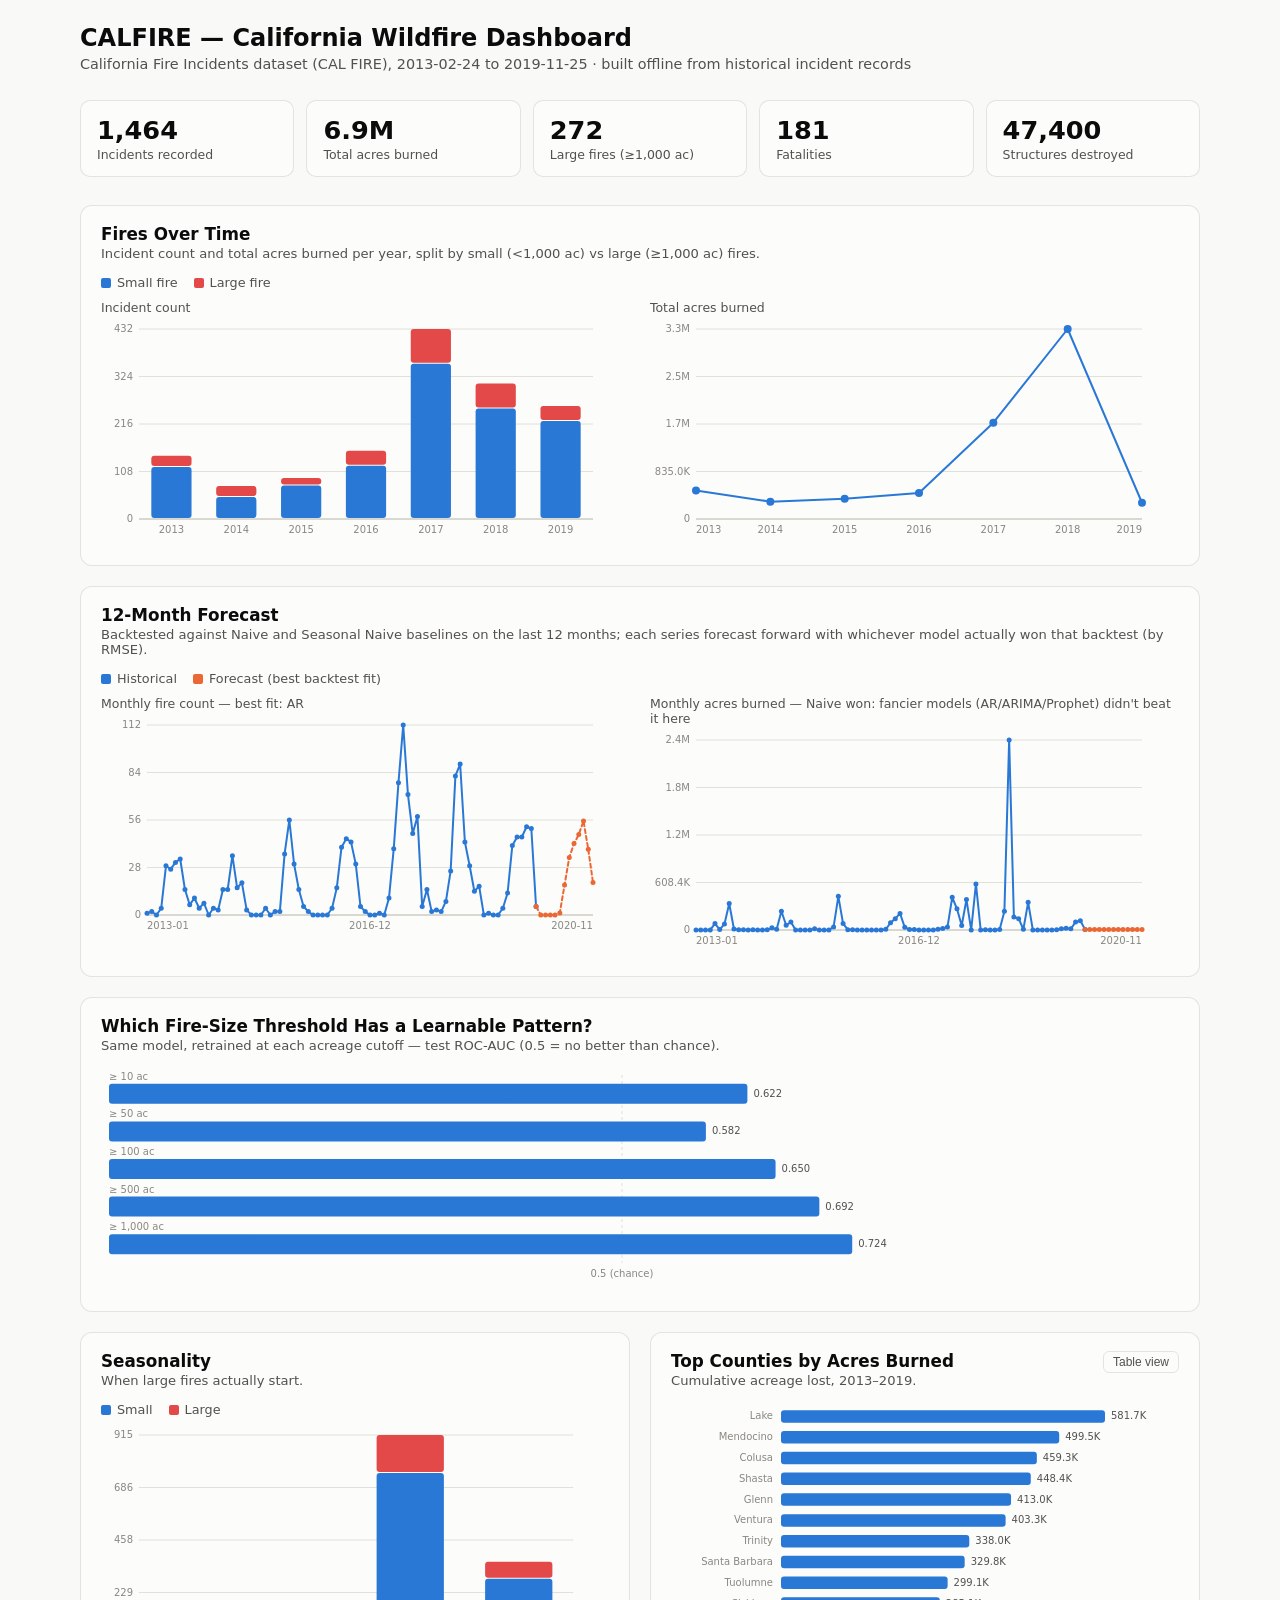
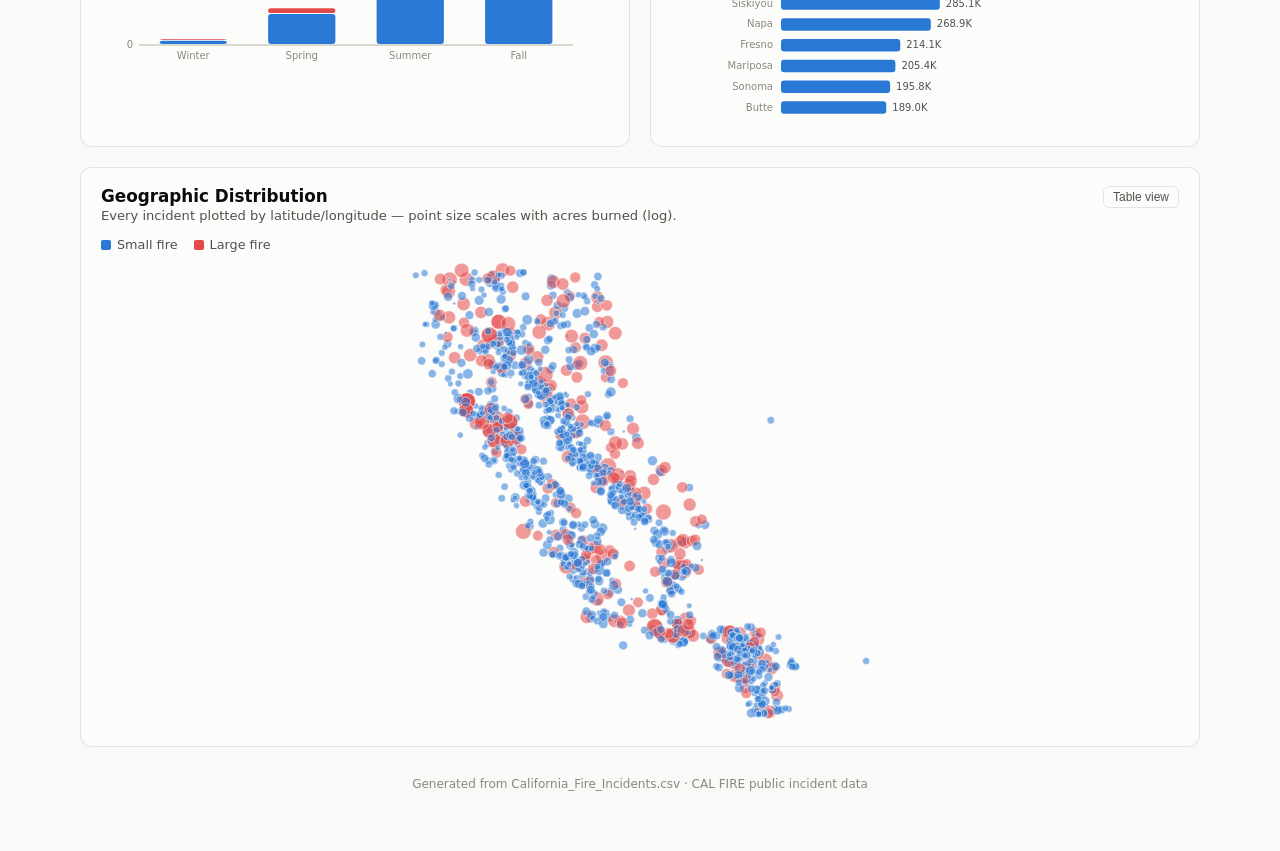
==== commit e5a400fb: "Add naive baseline comparison to time series forecasting Following the accuracy-comparison methodolo" ====
--- a/dashboard/index.html
+++ b/dashboard/index.html
@@ -141,11 +141,11 @@
       </div>
       <div class="grid-2">
         <div>
-          <div style="font-size:0.78rem;color:var(--text-secondary);margin-bottom:6px;">Monthly fire count</div>
+          <div style="font-size:0.78rem;color:var(--text-secondary);margin-bottom:6px;" id="forecast-count-label">Monthly fire count</div>
           <div id="chart-forecast-count"></div>
         </div>
         <div>
-          <div style="font-size:0.78rem;color:var(--text-secondary);margin-bottom:6px;">Monthly acres burned</div>
+          <div style="font-size:0.78rem;color:var(--text-secondary);margin-bottom:6px;" id="forecast-acres-label">Monthly acres burned</div>
           <div id="chart-forecast-acres"></div>
         </div>
       </div>
@@ -194,7 +194,7 @@
 <div class="tooltip" id="tooltip"></div>
 
 <script>
-const DATA = {"stats": {"total_incidents": 1464, "total_acres": 6939166.0, "total_fatalities": 181, "total_structures_destroyed": 47400, "date_min": "2013-02-24", "date_max": "2019-11-25", "small_count": 1192, "large_count": 272}, "yearly": [{"Year": 2013, "count": 144, "acres": 500716.0, "large": 26}, {"Year": 2014, "count": 75, "acres": 305380.0, "large": 25}, {"Year": 2015, "count": 93, "acres": 356960.0, "large": 17}, {"Year": 2016, "count": 155, "acres": 457957.0, "large": 34}, {"Year": 2017, "count": 432, "acres": 1692851.0, "large": 79}, {"Year": 2018, "count": 308, "acres": 3339959.0, "large": 57}, {"Year": 2019, "count": 257, "acres": 285343.0, "large": 34}], "seasonal": [{"Season": "Winter", "count": 26, "large": 7, "acres": 596834.0}, {"Season": "Spring", "count": 160, "large": 25, "acres": 118809.0}, {"Season": "Summer", "count": 915, "large": 166, "acres": 4875209.0}, {"Season": "Fall", "count": 363, "large": 74, "acres": 1348314.0}], "county": [{"CountyPrimary": "Lake", "count": 44, "acres": 581665.0}, {"CountyPrimary": "Mendocino", "count": 23, "acres": 499469.0}, {"CountyPrimary": "Colusa", "count": 6, "acres": 459316.0}, {"CountyPrimary": "Shasta", "count": 60, "acres": 448436.0}, {"CountyPrimary": "Glenn", "count": 7, "acres": 412975.0}, {"CountyPrimary": "Ventura", "count": 20, "acres": 403253.0}, {"CountyPrimary": "Trinity", "count": 16, "acres": 338013.0}, {"CountyPrimary": "Santa Barbara", "count": 26, "acres": 329751.0}, {"CountyPrimary": "Tuolumne", "count": 22, "acres": 299132.0}, {"CountyPrimary": "Siskiyou", "count": 50, "acres": 285123.0}, {"CountyPrimary": "Napa", "count": 23, "acres": 268906.0}, {"CountyPrimary": "Fresno", "count": 53, "acres": 214075.0}, {"CountyPrimary": "Mariposa", "count": 24, "acres": 205354.0}, {"CountyPrimary": "Sonoma", "count": 17, "acres": 195819.0}, {"CountyPrimary": "Butte", "count": 58, "acres": 188989.0}], "points": [{"lat": 37.857, "lon": -120.086, "acres": 257314.0, "Year": 2013, "Large": 1, "county": "Tuolumne", "Name": "Rim Fire"}, {"lat": 34.585595, "lon": -118.423176, "acres": 30274.0, "Year": 2013, "Large": 1, "county": "Los Angeles", "Name": "Powerhouse Fire"}, {"lat": 33.7095, "lon": -116.72885, "acres": 27531.0, "Year": 2013, "Large": 1, "county": "Riverside", "Name": "Mountain Fire"}, {"lat": 39.12, "lon": -120.65, "acres": 27440.0, "Year": 2013, "Large": 1, "county": "Placer", "Name": "American Fire"}, {"lat": 37.279, "lon": -119.318, "acres": 22992.0, "Year": 2013, "Large": 1, "county": "Fresno", "Name": "Aspen Fire"}, {"lat": 33.86157, "lon": -116.90427, "acres": 20292.0, "Year": 2013, "Large": 1, "county": "Riverside", "Name": "Silver Fire"}, {"lat": 41.32, "lon": -123.176, "acres": 14754.0, "Year": 2013, "Large": 1, "county": "Siskiyou", "Name": "Salmon River Complex"}, {"lat": 41.035, "lon": -123.488, "acres": 12503.0, "Year": 2013, "Large": 1, "county": "Humboldt", "Name": "Corral Complex"}, {"lat": 40.04263, "lon": -121.85397, "acres": 11429.0, "Year": 2013, "Large": 1, "county": "Tehama", "Name": "Deer Fire"}, {"lat": 40.498332, "lon": -122.535496, "acres": 8073.0, "Year": 2013, "Large": 1, "county": "Shasta", "Name": "Clover Fire"}, {"lat": 32.95435, "lon": -116.47381, "acres": 7055.0, "Year": 2013, "Large": 1, "county": "San Diego", "Name": "Chariot Fire"}, {"lat": 40.190062, "lon": -121.595555, "acres": 6965.0, "Year": 2013, "Large": 1, "county": "Tehama", "Name": "Panther Fire"}, {"lat": 34.7861, "lon": -118.9411, "acres": 4346.0, "Year": 2013, "Large": 1, "county": "Kern", "Name": "Grand Fire"}, {"lat": 34.7861, "lon": -118.9411, "acres": 4346.0, "Year": 2013, "Large": 1, "county": "Ventura", "Name": "Grand Fire"}, {"lat": 38.8167, "lon": -122.8498, "acres": 3505.0, "Year": 2013, "Large": 1, "county": "Sonoma", "Name": "McCabe Fire"}, {"lat": 34.288877, "lon": -116.941311, "acres": 3166.0, "Year": 2013, "Large": 1, "county": "Riverside", "Name": "Summit Fire"}, {"lat": 37.90757, "lon": -121.882582, "acres": 3111.0, "Year": 2013, "Large": 1, "county": "Contra Costa", "Name": "Morgan Fire"}, {"lat": 33.12111, "lon": -116.52579, "acres": 2781.0, "Year": 2013, "Large": 1, "county": "San Diego", "Name": "San Felipe Fire"}, {"lat": 39.446268, "lon": -121.38236, "acres": 2462.0, "Year": 2013, "Large": 1, "county": "Butte", "Name": "Swedes Fire"}, {"lat": 33.341, "lon": -117.3092, "acres": 2236.0, "Year": 2013, "Large": 1, "county": "San Diego", "Name": "DeLuz Fire"}, {"lat": 36.208, "lon": -118.444, "acres": 2060.0, "Year": 2013, "Large": 1, "county": "Tulare", "Name": "Fish Fire"}, {"lat": 34.55048, "lon": -119.82429, "acres": 1984.0, "Year": 2013, "Large": 1, "county": "Santa Barbara", "Name": "White Fire"}, {"lat": 37.58202, "lon": -119.91071, "acres": 1708.0, "Year": 2013, "Large": 1, "county": "Mariposa", "Name": "Carstens Fire"}, {"lat": 33.62236, "lon": -117.40288, "acres": 1383.0, "Year": 2013, "Large": 1, "county": "Riverside", "Name": "Falls Fire"}, {"lat": 33.04458, "lon": -116.5209, "acres": 1271.0, "Year": 2013, "Large": 1, "county": "San Diego", "Name": "General Fire"}, {"lat": 38.25108, "lon": -120.02778, "acres": 1070.0, "Year": 2013, "Large": 1, "county": "Tuolumne", "Name": "Power Fire"}, {"lat": 35.707, "lon": -118.588, "acres": 794.0, "Year": 2013, "Large": 0, "county": "Kern", "Name": "Shirley Fire"}, {"lat": 34.882, "lon": -118.9194, "acres": 712.0, "Year": 2013, "Large": 0, "county": "Kern", "Name": "Rancho Fire"}, {"lat": 34.49149, "lon": -118.610044, "acres": 712.0, "Year": 2013, "Large": 0, "county": "Los Angeles", "Name": "Lake Fire"}, {"lat": 34.90327, "lon": -118.93388, "acres": 612.0, "Year": 2013, "Large": 0, "county": "Kern", "Name": "Water Fire"}, {"lat": 38.774, "lon": -120.298, "acres": 572.0, "Year": 2013, "Large": 0, "county": "El Dorado", "Name": "Kyburz Fire"}, {"lat": 34.071556, "lon": -117.048397, "acres": 534.0, "Year": 2013, "Large": 0, "county": "San Bernardino", "Name": "Mills Fire"}, {"lat": 40.00842, "lon": -120.764666, "acres": 513.0, "Year": 2013, "Large": 0, "county": "Plumas", "Name": "Plumas Lightning Complex (Hough)"}, {"lat": 33.894055, "lon": -116.855019, "acres": 510.0, "Year": 2013, "Large": 0, "county": "Riverside", "Name": "Gorgonio Fire"}, {"lat": 41.2415, "lon": -121.035, "acres": 502.0, "Year": 2013, "Large": 0, "county": "Modoc", "Name": "Fox Fire (formally 3-7 Fire)"}, {"lat": 35.15832, "lon": -120.05131, "acres": 500.0, "Year": 2013, "Large": 0, "county": "San Luis Obispo", "Name": "Branch Fire"}, {"lat": 37.96866, "lon": -121.91453, "acres": 492.0, "Year": 2013, "Large": 0, "county": "Contra Costa", "Name": "Kirker Fire"}, {"lat": 37.015575, "lon": -119.78106, "acres": 482.0, "Year": 2013, "Large": 0, "county": "Madera", "Name": "Rolling Fire"}, {"lat": 34.302, "lon": -117.598, "acres": 413.0, "Year": 2013, "Large": 0, "county": "San Bernardino", "Name": "Gobblers Fire"}, {"lat": 36.602575, "lon": -118.01651, "acres": 406.0, "Year": 2013, "Large": 0, "county": "Inyo", "Name": "River Fire"}, {"lat": 38.628, "lon": -122.289, "acres": 376.0, "Year": 2013, "Large": 0, "county": "Napa", "Name": "Putah Fire"}, {"lat": 37.160346, "lon": -120.937494, "acres": 354.0, "Year": 2013, "Large": 0, "county": "San Benito", "Name": "Tres Pinos Fire"}, {"lat": 39.439, "lon": -121.497, "acres": 305.0, "Year": 2013, "Large": 0, "county": "Butte", "Name": "Summit Fire"}, {"lat": 38.04993, "lon": -120.90325, "acres": 303.0, "Year": 2013, "Large": 0, "county": "San Joaquin", "Name": "Shelton Fire"}, {"lat": 39.434183, "lon": -121.576804, "acres": 298.0, "Year": 2013, "Large": 0, "county": "Butte", "Name": "Lone Fire"}, {"lat": 39.90465, "lon": -121.74367, "acres": 274.0, "Year": 2013, "Large": 0, "county": "Contra Costa", "Name": "Concord Fire"}, {"lat": 37.116295, "lon": -119.635004, "acres": 274.0, "Year": 2013, "Large": 0, "county": "Madera", "Name": "Gold Fire"}, {"lat": 34.149, "lon": -117.908, "acres": 268.0, "Year": 2013, "Large": 0, "county": "Los Angeles", "Name": "Madre Fire"}, {"lat": 32.710918, "lon": -116.746023, "acres": 263.0, "Year": 2013, "Large": 0, "county": "San Diego", "Name": "Lyon Fire"}, {"lat": 34.35, "lon": -117.62, "acres": 243.0, "Year": 2013, "Large": 0, "county": "San Bernardino", "Name": "Sharp Fire"}, {"lat": 37.775057, "lon": -121.737213, "acres": 240.0, "Year": 2013, "Large": 0, "county": "Alameda", "Name": "Vasco Fire"}, {"lat": 38.729297, "lon": -121.380862, "acres": 237.0, "Year": 2013, "Large": 0, "county": "Placer", "Name": "PFE Fire"}, {"lat": 39.514139, "lon": -122.560862, "acres": 217.0, "Year": 2013, "Large": 0, "county": "Glenn", "Name": "306 Fire"}, {"lat": 34.2, "lon": -117.417, "acres": 200.0, "Year": 2013, "Large": 0, "county": "San Bernardino", "Name": "Sierra Fire"}, {"lat": 40.012398, "lon": -122.079871, "acres": 200.0, "Year": 2013, "Large": 0, "county": "Tehama", "Name": "Vina Fire"}, {"lat": 40.5445, "lon": -121.3754, "acres": 196.0, "Year": 2013, "Large": 0, "county": "Shasta", "Name": "Burney Lightning Series (Warner Fire)"}, {"lat": 39.961309, "lon": -122.330879, "acres": 195.0, "Year": 2013, "Large": 0, "county": "Tehama", "Name": "Paskenta Fire"}, {"lat": 38.382, "lon": -122.311, "acres": 190.0, "Year": 2013, "Large": 0, "county": "Napa", "Name": "Silverado Fire"}, {"lat": 34.611824, "lon": -120.074655, "acres": 170.0, "Year": 2013, "Large": 0, "county": "Santa Barbara", "Name": "Olive Fire"}, {"lat": 38.67479, "lon": -122.08725, "acres": 163.0, "Year": 2013, "Large": 0, "county": "Yolo", "Name": "Capay Fire"}, {"lat": 38.63987, "lon": -121.08438, "acres": 163.0, "Year": 2013, "Large": 0, "county": "El Dorado", "Name": "50 Fire"}, {"lat": 38.63987, "lon": -121.08438, "acres": 163.0, "Year": 2013, "Large": 0, "county": "Sacramento", "Name": "50 Fire"}, {"lat": 38.34599, "lon": -122.6503, "acres": 159.0, "Year": 2013, "Large": 0, "county": "Sonoma", "Name": "Crane Fire"}, {"lat": 38.17693, "lon": -122.51253, "acres": 158.0, "Year": 2013, "Large": 0, "county": "Sonoma", "Name": "Lakeville Fire"}, {"lat": 33.990128, "lon": -117.164997, "acres": 150.0, "Year": 2013, "Large": 0, "county": "Riverside", "Name": "Redlands Fire"}, {"lat": 37.436, "lon": -121.1955, "acres": 150.0, "Year": 2013, "Large": 0, "county": "Stanislaus", "Name": "Diablo Fire"}, {"lat": 36.7218, "lon": -119.2248, "acres": 150.0, "Year": 2013, "Large": 0, "county": "Fresno", "Name": "George Fire"}, {"lat": 34.419284, "lon": -118.58688, "acres": 149.0, "Year": 2013, "Large": 0, "county": "Los Angeles", "Name": "Magic Fire"}, {"lat": 36.258, "lon": -118.459, "acres": 134.0, "Year": 2013, "Large": 0, "county": "Tulare", "Name": "Angora Fire"}, {"lat": 38.638828, "lon": -122.655616, "acres": 125.0, "Year": 2013, "Large": 0, "county": "Sonoma", "Name": "Yellow Fire"}, {"lat": 38.08744, "lon": -122.13802, "acres": 124.0, "Year": 2013, "Large": 0, "county": "Solano", "Name": "California Fire"}, {"lat": 37.03776, "lon": -121.006939, "acres": 124.0, "Year": 2013, "Large": 0, "county": "Merced", "Name": "152 Fire"}, {"lat": 33.963591, "lon": -117.187934, "acres": 124.0, "Year": 2013, "Large": 0, "county": "Riverside", "Name": "Smiley Fire"}, {"lat": 38.882214, "lon": -122.567525, "acres": 120.0, "Year": 2013, "Large": 0, "county": "Lake", "Name": "Cantwell Fire"}, {"lat": 38.682378, "lon": -120.839075, "acres": 116.0, "Year": 2013, "Large": 0, "county": "El Dorado", "Name": "Union Fire"}, {"lat": 34.287, "lon": -117.451, "acres": 110.0, "Year": 2013, "Large": 0, "county": "San Bernardino", "Name": "Cleghorn Fire"}, {"lat": 36.772425, "lon": -119.628389, "acres": 108.0, "Year": 2013, "Large": 0, "county": "Fresno", "Name": "Clinton Fire"}, {"lat": 36.1531, "lon": -120.8973, "acres": 105.0, "Year": 2013, "Large": 0, "county": "Monterey", "Name": "Freeman Fire"}, {"lat": 37.91529, "lon": -120.33313, "acres": 100.0, "Year": 2013, "Large": 0, "county": "Tuolumne", "Name": "Murphy Fire"}, {"lat": 32.564465, "lon": -116.900368, "acres": 100.0, "Year": 2013, "Large": 0, "county": "San Diego", "Name": "Border Fire"}, {"lat": 38.9252, "lon": -122.966, "acres": 98.0, "Year": 2013, "Large": 0, "county": "Mendocino", "Name": "Highland Fire"}, {"lat": 41.73325, "lon": -120.375, "acres": 97.0, "Year": 2013, "Large": 0, "county": "Modoc", "Name": "Davis Creek Complex"}, {"lat": 33.642, "lon": -116.706, "acres": 97.0, "Year": 2013, "Large": 0, "county": "San Bernardino", "Name": "Little Fire"}, {"lat": 40.88886, "lon": -120.958126, "acres": 97.0, "Year": 2013, "Large": 0, "county": "Lassen", "Name": "Coyote Fire"}, {"lat": 38.27783, "lon": -120.966016, "acres": 96.0, "Year": 2013, "Large": 0, "county": "Amador", "Name": "Roadrunner Fire"}, {"lat": 35.4393, "lon": -120.8358, "acres": 94.0, "Year": 2013, "Large": 0, "county": "San Luis Obispo", "Name": "Creek Fire"}, {"lat": 39.6612, "lon": -121.50354, "acres": 92.0, "Year": 2013, "Large": 0, "county": "Butte", "Name": "Branch Fire"}, {"lat": 37.1927, "lon": -119.7917, "acres": 91.0, "Year": 2013, "Large": 0, "county": "Madera", "Name": "Lilly 2 Fire"}, {"lat": 33.9582, "lon": -116.6534, "acres": 90.0, "Year": 2013, "Large": 0, "county": "Riverside", "Name": "Water Fire"}, {"lat": 35.62743, "lon": -120.83417, "acres": 85.0, "Year": 2013, "Large": 0, "county": "San Luis Obispo", "Name": "Adelaida Fire"}, {"lat": 39.0442, "lon": -123.1478, "acres": 82.0, "Year": 2013, "Large": 0, "county": "Mendocino", "Name": "Retek Fire"}, {"lat": 39.731878, "lon": -121.713938, "acres": 80.0, "Year": 2013, "Large": 0, "county": "Butte", "Name": "Centerville Fire"}, {"lat": 34.316, "lon": -117.352, "acres": 75.0, "Year": 2013, "Large": 0, "county": "San Bernardino", "Name": "Silverwood Fire"}, {"lat": 37.169379, "lon": -119.75636, "acres": 75.0, "Year": 2013, "Large": 0, "county": "Madera", "Name": "Revis Fire"}, {"lat": 34.1834, "lon": -117.4408, "acres": 75.0, "Year": 2013, "Large": 0, "county": "San Bernardino", "Name": "Lytle Fire"}, {"lat": 38.441792, "lon": -122.350844, "acres": 75.0, "Year": 2013, "Large": 0, "county": "Napa", "Name": "Silverado Fire"}, {"lat": 34.003151, "lon": -117.106075, "acres": 73.0, "Year": 2013, "Large": 0, "county": "San Bernardino", "Name": "Liveoak Fire"}, {"lat": 39.206, "lon": -121.31634, "acres": 73.0, "Year": 2013, "Large": 0, "county": "Yuba", "Name": "McGanney Fire"}, {"lat": 39.013682, "lon": -122.491894, "acres": 70.0, "Year": 2013, "Large": 0, "county": "Lake", "Name": "Double Fire"}, {"lat": 41.569, "lon": -120.959, "acres": 68.0, "Year": 2013, "Large": 0, "county": "Modoc", "Name": "Rail Fire"}, {"lat": 34.384, "lon": -119.13249, "acres": 64.0, "Year": 2013, "Large": 0, "county": "Ventura", "Name": "Wheeler Fire"}, {"lat": 38.838, "lon": -116.61, "acres": 60.0, "Year": 2013, "Large": 0, "county": "Riverside", "Name": "Tram Fire"}, {"lat": 33.91027, "lon": -116.99895, "acres": 60.0, "Year": 2013, "Large": 0, "county": "Riverside", "Name": "Relay Fire"}, {"lat": 39.333401, "lon": -121.107022, "acres": 52.0, "Year": 2013, "Large": 0, "county": "Nevada", "Name": "Tyler Fire"}, {"lat": 35.457978, "lon": -120.751555, "acres": 51.0, "Year": 2013, "Large": 0, "county": "San Luis Obispo", "Name": "Toro Fire"}, {"lat": 39.0448, "lon": -122.7656, "acres": 50.0, "Year": 2013, "Large": 0, "county": "Lake", "Name": "Bruner Fire"}, {"lat": 41.923323, "lon": -122.578393, "acres": 50.0, "Year": 2013, "Large": 0, "county": "Siskiyou", "Name": "Cottonwood Fire"}, {"lat": 37.1438, "lon": -121.7804, "acres": 50.0, "Year": 2013, "Large": 0, "county": "Santa Clara", "Name": "Uvas Fire"}, {"lat": 37.7393, "lon": -121.5869, "acres": 50.0, "Year": 2013, "Large": 0, "county": "Alameda", "Name": "Grant Fire"}, {"lat": 35.5123, "lon": -120.6368, "acres": 50.0, "Year": 2013, "Large": 0, "county": "San Luis Obispo", "Name": "Homestead Fire"}, {"lat": 38.06231, "lon": -120.45233, "acres": 46.0, "Year": 2013, "Large": 0, "county": "Calaveras", "Name": "Bridges Fire"}, {"lat": 37.03087, "lon": -119.463757, "acres": 46.0, "Year": 2013, "Large": 0, "county": "Fresno", "Name": "Sierra Fire"}, {"lat": 38.980846, "lon": -123.067671, "acres": 45.0, "Year": 2013, "Large": 0, "county": "Mendocino", "Name": "Pratt Fire"}, {"lat": 40.373, "lon": -122.7338, "acres": 43.0, "Year": 2013, "Large": 0, "county": "Shasta", "Name": "Fiddler Fire"}, {"lat": 33.96936, "lon": -117.1265, "acres": 42.0, "Year": 2013, "Large": 0, "county": "Riverside", "Name": "Viper Fire"}, {"lat": 37.667295, "lon": -122.427285, "acres": 41.0, "Year": 2013, "Large": 0, "county": "San Mateo", "Name": "Chestnut Fire"}, {"lat": 37.342186, "lon": -121.717706, "acres": 40.0, "Year": 2013, "Large": 0, "county": "Santa Clara", "Name": "Grant Fire"}, {"lat": 33.7655, "lon": -117.6649, "acres": 40.0, "Year": 2013, "Large": 0, "county": "Orange", "Name": "Baker Fire"}, {"lat": 33.570291, "lon": -116.10815, "acres": 40.0, "Year": 2013, "Large": 0, "county": "Riverside", "Name": "Pierce Fire"}, {"lat": 33.9634, "lon": -117.2508, "acres": 40.0, "Year": 2013, "Large": 0, "county": "Riverside", "Name": "Heacock Fire"}, {"lat": 34.001745, "lon": -117.302057, "acres": 40.0, "Year": 2013, "Large": 0, "county": "Riverside", "Name": "Palmyrita Fire"}, {"lat": 33.655638, "lon": -116.161201, "acres": 40.0, "Year": 2013, "Large": 0, "county": "Riverside", "Name": "54 Fire"}, {"lat": 38.89555, "lon": -120.84716, "acres": 38.0, "Year": 2013, "Large": 0, "county": "El Dorado", "Name": "Empire Fire"}, {"lat": 39.1591, "lon": -122.5906, "acres": 38.0, "Year": 2013, "Large": 0, "county": "Lake", "Name": "Indian Fire"}, {"lat": 37.74241, "lon": -121.86216, "acres": 38.0, "Year": 2013, "Large": 0, "county": "Alameda", "Name": "Fallon Fire"}, {"lat": 36.763367, "lon": -119.558244, "acres": 35.0, "Year": 2013, "Large": 0, "county": "Fresno", "Name": "Michelle Fire"}, {"lat": 35.49864, "lon": -120.91375, "acres": 35.0, "Year": 2013, "Large": 0, "county": "San Luis Obispo", "Name": "Cottontail Fire"}, {"lat": 40.483662, "lon": -122.140914, "acres": 33.0, "Year": 2013, "Large": 0, "county": "Shasta", "Name": "Dersch Fire"}, {"lat": 37.965364, "lon": -120.696362, "acres": 31.0, "Year": 2013, "Large": 0, "county": "Calaveras", "Name": "Chuckwagon Fire"}, {"lat": 38.9777, "lon": -122.683, "acres": 30.0, "Year": 2013, "Large": 0, "county": "Lake", "Name": "Lakeshore Fire"}, {"lat": 38.99233, "lon": -122.703193, "acres": 30.0, "Year": 2013, "Large": 0, "county": "Lake", "Name": "Lake Fire"}, {"lat": 34.288877, "lon": -116.941311, "acres": 30.0, "Year": 2013, "Large": 0, "county": "San Bernardino", "Name": "Fawnskin Fire"}, {"lat": 38.4229, "lon": -122.0437, "acres": 28.0, "Year": 2013, "Large": 0, "county": "Sonoma", "Name": "Sonoma-Lake-Napa Unit Lightning Fires"}, {"lat": 38.4229, "lon": -122.0437, "acres": 28.0, "Year": 2013, "Large": 0, "county": "Solano", "Name": "Sonoma-Lake-Napa Unit Lightning Fires"}, {"lat": 38.4229, "lon": -122.0437, "acres": 28.0, "Year": 2013, "Large": 0, "county": "Lake", "Name": "Sonoma-Lake-Napa Unit Lightning Fires"}, {"lat": 38.4229, "lon": -122.0437, "acres": 28.0, "Year": 2013, "Large": 0, "county": "Colusa", "Name": "Sonoma-Lake-Napa Unit Lightning Fires"}, {"lat": 40.473356, "lon": -122.48259, "acres": 27.0, "Year": 2013, "Large": 0, "county": "Shasta", "Name": "Cloverdale Fire"}, {"lat": 32.612773, "lon": -116.707335, "acres": 25.0, "Year": 2013, "Large": 0, "county": "San Diego", "Name": "Flume Fire"}, {"lat": 38.98058, "lon": -122.81796, "acres": 25.0, "Year": 2013, "Large": 0, "county": "Lake", "Name": "Mount Fire"}, {"lat": 33.96201, "lon": -116.907213, "acres": 25.0, "Year": 2013, "Large": 0, "county": "Riverside", "Name": "Cherry Fire"}, {"lat": 38.9289, "lon": -122.5818, "acres": 23.0, "Year": 2013, "Large": 0, "county": "Lake", "Name": "Dam Fire"}, {"lat": 33.94528, "lon": -117.09306, "acres": 15.0, "Year": 2013, "Large": 0, "county": "Riverside", "Name": "Gilman Fire"}, {"lat": 41.333, "lon": -123.376, "acres": 0.0, "Year": 2013, "Large": 0, "county": "Humboldt", "Name": "Orleans Complex"}, {"lat": 33.99647, "lon": -116.84137, "acres": 0.0, "Year": 2013, "Large": 0, "county": "Riverside", "Name": "Hathaway Fire"}, {"lat": 38.805437, "lon": -120.629714, "acres": 97717.0, "Year": 2014, "Large": 1, "county": "El Dorado", "Name": "King Fire"}, {"lat": 40.901, "lon": -121.368, "acres": 39736.0, "Year": 2014, "Large": 1, "county": "Shasta", "Name": "Bald Fire"}, {"lat": 42.048, "lon": -122.345, "acres": 35302.0, "Year": 2014, "Large": 1, "county": "Siskiyou", "Name": "Oregon Gulch Fire (part of the Beaver Complex)"}, {"lat": 40.72, "lon": -121.562, "acres": 32416.0, "Year": 2014, "Large": 1, "county": "Shasta", "Name": "Eiler Fire"}, {"lat": 41.1336, "lon": -121.2144, "acres": 13153.0, "Year": 2014, "Large": 1, "county": "Modoc", "Name": "Day Fire"}, {"lat": 40.4314, "lon": -122.750788, "acres": 12661.0, "Year": 2014, "Large": 1, "county": "Shasta", "Name": "Bully Fire"}, {"lat": 38.512, "lon": -122.104, "acres": 6488.0, "Year": 2014, "Large": 1, "county": "Yolo", "Name": "Monticello Fire"}, {"lat": 41.141, "lon": -122.805, "acres": 6258.0, "Year": 2014, "Large": 1, "county": "Shasta", "Name": "Coffee Fire"}, {"lat": 41.682, "lon": -122.127, "acres": 5503.0, "Year": 2014, "Large": 1, "county": "Siskiyou", "Name": "Little Deer Fire"}, {"lat": 33.3529, "lon": -117.284889, "acres": 5367.0, "Year": 2014, "Large": 1, "county": "San Diego", "Name": "Tomahawk Fire"}, {"lat": 38.664, "lon": -122.454, "acres": 4300.0, "Year": 2014, "Large": 1, "county": "Napa", "Name": "Butts Fire"}, {"lat": 38.664, "lon": -122.454, "acres": 4300.0, "Year": 2014, "Large": 1, "county": "Lake", "Name": "Butts Fire"}, {"lat": 38.5691, "lon": -120.7819, "acres": 4240.0, "Year": 2014, "Large": 1, "county": "Amador", "Name": "Sand Fire"}, {"lat": 38.5691, "lon": -120.7819, "acres": 4240.0, "Year": 2014, "Large": 1, "county": "El Dorado", "Name": "Sand Fire"}, {"lat": 35.7206, "lon": -118.4747, "acres": 4045.0, "Year": 2014, "Large": 1, "county": "Kern", "Name": "Way Fire"}, {"lat": 35.70683, "lon": -118.555527, "acres": 3895.0, "Year": 2014, "Large": 1, "county": "Kern", "Name": "Shirley Fire"}, {"lat": 34.169346, "lon": -117.547374, "acres": 2143.0, "Year": 2014, "Large": 1, "county": "San Bernardino", "Name": "Etiwanda Fire"}, {"lat": 33.1137, "lon": -117.1599, "acres": 1995.0, "Year": 2014, "Large": 1, "county": "San Diego", "Name": "Cocos Fire"}, {"lat": 34.1703, "lon": -117.8816, "acres": 1952.0, "Year": 2014, "Large": 1, "county": "Los Angeles", "Name": "Colby Fire"}, {"lat": 35.642, "lon": -118.15, "acres": 1680.0, "Year": 2014, "Large": 1, "county": "Kern", "Name": "Nicolls Fire "}, {"lat": 41.89, "lon": -120.79, "acres": 1651.0, "Year": 2014, "Large": 1, "county": "Modoc", "Name": "Modoc Lightning Complex"}, {"lat": 33.003, "lon": -117.133, "acres": 1548.0, "Year": 2014, "Large": 1, "county": "San Diego", "Name": "Bernardo Fire"}, {"lat": 41.489, "lon": -120.904, "acres": 1469.0, "Year": 2014, "Large": 1, "county": "Modoc", "Name": "Gulch Fire"}, {"lat": 33.417572, "lon": -117.550567, "acres": 1457.0, "Year": 2014, "Large": 1, "county": "San Diego", "Name": "San Mateo Fire"}, {"lat": 40.7101, "lon": -122.171, "acres": 1375.0, "Year": 2014, "Large": 1, "county": "Shasta", "Name": "Gulch Fire"}, {"lat": 33.748, "lon": -117.601, "acres": 968.0, "Year": 2014, "Large": 0, "county": "Orange", "Name": "Silverado Fire"}, {"lat": 40.134597, "lon": -121.790183, "acres": 865.0, "Year": 2014, "Large": 0, "county": "Tehama", "Name": "Campbell Fire"}, {"lat": 34.609, "lon": -120.454, "acres": 632.0, "Year": 2014, "Large": 0, "county": "Santa Barbara", "Name": "Miguelito Fire"}, {"lat": 37.3433, "lon": -119.6581, "acres": 612.0, "Year": 2014, "Large": 0, "county": "Madera", "Name": "Junction Fire"}, {"lat": 33.1109, "lon": -117.279, "acres": 600.0, "Year": 2014, "Large": 0, "county": "San Diego", "Name": "Poinsettia Fire"}, {"lat": 40.7412, "lon": -122.946, "acres": 580.0, "Year": 2014, "Large": 0, "county": "Trinity", "Name": "Oregon Fire"}, {"lat": 41.42384, "lon": -122.37432, "acres": 516.0, "Year": 2014, "Large": 0, "county": "Siskiyou", "Name": "Boles Fire"}, {"lat": 37.76617, "lon": -120.45087, "acres": 487.0, "Year": 2014, "Large": 0, "county": "Tuolumne", "Name": "59 Fire"}, {"lat": 36.6313, "lon": -121.4819, "acres": 400.0, "Year": 2014, "Large": 0, "county": "Monterey", "Name": "Encinal Fire"}, {"lat": 33.312, "lon": -117.162, "acres": 380.0, "Year": 2014, "Large": 0, "county": "San Diego", "Name": "Highway Fire"}, {"lat": 40.884415, "lon": -123.773779, "acres": 333.0, "Year": 2014, "Large": 0, "county": "Humboldt", "Name": "Red Fire"}, {"lat": 37.311915, "lon": -119.604124, "acres": 320.0, "Year": 2014, "Large": 0, "county": "Madera", "Name": "Courtney Fire"}, {"lat": 34.267, "lon": -117.867, "acres": 274.0, "Year": 2014, "Large": 0, "county": "Los Angeles", "Name": "Tecolote Fire"}, {"lat": 37.787, "lon": -120.452, "acres": 269.0, "Year": 2014, "Large": 0, "county": "Tuolumne", "Name": "Hetch Hetchy Fire"}, {"lat": 39.113682, "lon": -120.999508, "acres": 247.0, "Year": 2014, "Large": 0, "county": "Nevada", "Name": "Dog Bar Fire"}, {"lat": 40.009827, "lon": -122.345078, "acres": 225.0, "Year": 2014, "Large": 0, "county": "Tehama", "Name": "Tehama Fire"}, {"lat": 33.078948, "lon": -116.576454, "acres": 217.0, "Year": 2014, "Large": 0, "county": "San Diego", "Name": "Banner Fire"}, {"lat": 41.134, "lon": -123.753, "acres": 210.0, "Year": 2014, "Large": 0, "county": "Humboldt", "Name": "Bald Hill 3 Fire"}, {"lat": 34.235, "lon": -117.771, "acres": 190.0, "Year": 2014, "Large": 0, "county": "Los Angeles", "Name": "Shoemaker Fire"}, {"lat": 39.1647, "lon": -122.5983, "acres": 175.0, "Year": 2014, "Large": 0, "county": "Lake", "Name": "Indian Fire"}, {"lat": 40.6569, "lon": -122.2215, "acres": 143.0, "Year": 2014, "Large": 0, "county": "Shasta", "Name": "Dry Fire"}, {"lat": 37.7103, "lon": -120.197, "acres": 130.0, "Year": 2014, "Large": 0, "county": "Mariposa", "Name": "Haigh Fire"}, {"lat": 32.81, "lon": -116.49, "acres": 125.0, "Year": 2014, "Large": 0, "county": "San Diego", "Name": "Gun Fire"}, {"lat": 38.178241, "lon": -120.679019, "acres": 120.0, "Year": 2014, "Large": 0, "county": "Calaveras", "Name": "Reed Fire"}, {"lat": 37.399, "lon": -118.352, "acres": 113.0, "Year": 2014, "Large": 0, "county": "Inyo", "Name": "Bridges Fire"}, {"lat": 36.8266, "lon": -119.3415, "acres": 106.0, "Year": 2014, "Large": 0, "county": "Fresno", "Name": "Lake Fire"}, {"lat": 41.507, "lon": -121.266, "acres": 101.0, "Year": 2014, "Large": 0, "county": "Modoc", "Name": "Little Fire"}, {"lat": 38.59, "lon": -120.028, "acres": 94.0, "Year": 2014, "Large": 0, "county": "El Dorado", "Name": "Irene Fire"}, {"lat": 38.058, "lon": -120.66, "acres": 85.0, "Year": 2014, "Large": 0, "county": "Calaveras", "Name": "Oak Fire"}, {"lat": 39.3918, "lon": -120.0805, "acres": 84.0, "Year": 2014, "Large": 0, "county": "Nevada", "Name": "Boca Fire"}, {"lat": 37.5359, "lon": -121.5118, "acres": 80.0, "Year": 2014, "Large": 0, "county": "Contra Costa", "Name": "Marsh Fire"}, {"lat": 40.5719, "lon": -121.3415, "acres": 75.0, "Year": 2014, "Large": 0, "county": "Shasta", "Name": "Cassel Fire"}, {"lat": 36.103, "lon": -121.117, "acres": 75.0, "Year": 2014, "Large": 0, "county": "Monterey", "Name": "San Lucas Fire"}, {"lat": 39.4664, "lon": -121.6129, "acres": 72.0, "Year": 2014, "Large": 0, "county": "Butte", "Name": "Wildlife Fire"}, {"lat": 37.8316, "lon": -120.3434, "acres": 70.0, "Year": 2014, "Large": 0, "county": "Tuolumne", "Name": "Jackson Fire"}, {"lat": 38.453, "lon": -121.999, "acres": 70.0, "Year": 2014, "Large": 0, "county": "Solano", "Name": "Norman Fire"}, {"lat": 33.5982, "lon": -116.1985, "acres": 57.0, "Year": 2014, "Large": 0, "county": "Riverside", "Name": "Van Buren Fire"}, {"lat": 40.39, "lon": -122.721, "acres": 50.0, "Year": 2014, "Large": 0, "county": "Shasta", "Name": "Fiddler Fire"}, {"lat": 33.93869, "lon": -117.70643, "acres": 48.0, "Year": 2014, "Large": 0, "county": "San Bernardino", "Name": "Bane Fire"}, {"lat": 35.8218, "lon": -121.0226, "acres": 47.0, "Year": 2014, "Large": 0, "county": "San Luis Obispo", "Name": "Interlake Fire"}, {"lat": 36.991825, "lon": -119.525506, "acres": 40.0, "Year": 2014, "Large": 0, "county": "Fresno", "Name": "Morgan Fire"}, {"lat": 39.1871, "lon": -121.2687, "acres": 38.0, "Year": 2014, "Large": 0, "county": "Nevada", "Name": "Hutto Fire"}, {"lat": 38.608336, "lon": -120.703238, "acres": 30.0, "Year": 2014, "Large": 0, "county": "El Dorado", "Name": "Bible Fire"}, {"lat": 32.665, "lon": -116.222, "acres": 29.0, "Year": 2014, "Large": 0, "county": "San Diego", "Name": "Jacumba Fire"}, {"lat": 38.695961, "lon": -122.384054, "acres": 27.0, "Year": 2014, "Large": 0, "county": "Napa", "Name": "Stage Coach Fire"}, {"lat": 36.742747, "lon": -119.241493, "acres": 25.0, "Year": 2014, "Large": 0, "county": "Fresno", "Name": "Hall Fire"}, {"lat": 38.9195001, "lon": -120.1140659, "acres": 20.0, "Year": 2014, "Large": 0, "county": "El Dorado", "Name": "Cascade Fire"}, {"lat": 32.59154, "lon": -116.89516, "acres": 20.0, "Year": 2014, "Large": 0, "county": "San Diego", "Name": "Border Fire"}, {"lat": 40.41, "lon": -123.24, "acres": 15.0, "Year": 2014, "Large": 0, "county": "Trinity", "Name": "West Fire"}, {"lat": 41.796, "lon": -123.374, "acres": 0.0, "Year": 2014, "Large": 0, "county": "Siskiyou", "Name": "Happy Camp Complex"}, {"lat": 36.874, "lon": -118.905, "acres": 151623.0, "Year": 2015, "Large": 1, "county": "Fresno", "Name": "Rough Fire "}, {"lat": 38.8863538, "lon": -122.4762475, "acres": 69438.0, "Year": 2015, "Large": 1, "county": "Lake", "Name": "Rocky Fire"}, {"lat": 34.160277777778, "lon": -116.89277777778, "acres": 31359.0, "Year": 2015, "Large": 1, "county": "San Bernardino", "Name": "Lake Fire"}, {"lat": 38.8142503, "lon": -122.4867319, "acres": 25118.0, "Year": 2015, "Large": 1, "county": "Lake", "Name": "Jerusalem Fire"}, {"lat": 38.8142503, "lon": -122.4867319, "acres": 25118.0, "Year": 2015, "Large": 1, "county": "Napa", "Name": "Jerusalem Fire"}, {"lat": 40.938, "lon": -120.105, "acres": 10570.0, "Year": 2015, "Large": 1, "county": "Lassen", "Name": "Dodge Fire"}, {"lat": 36.24, "lon": -118.54, "acres": 6980.0, "Year": 2015, "Large": 1, "county": "Tulare", "Name": "Cabin Fire"}, {"lat": 37.279722, "lon": -119.50014, "acres": 5702.0, "Year": 2015, "Large": 1, "county": "Madera", "Name": "Willow Fire"}, {"lat": 41.399, "lon": -121.392, "acres": 4863.0, "Year": 2015, "Large": 1, "county": "Modoc", "Name": "Frog Fire"}, {"lat": 34.339, "lon": -117.478, "acres": 4250.0, "Year": 2015, "Large": 1, "county": "San Bernardino", "Name": "North Fire"}, {"lat": 37.3845, "lon": -121.3732, "acres": 2700.0, "Year": 2015, "Large": 1, "county": "Alameda", "Name": "Tesla Fire"}, {"lat": 35.3477, "lon": -120.6269, "acres": 2446.0, "Year": 2015, "Large": 1, "county": "San Luis Obispo", "Name": "Cuesta Fire"}, {"lat": 39.192088, "lon": -120.882313, "acres": 2304.0, "Year": 2015, "Large": 1, "county": "Nevada", "Name": "Lowell Fire"}, {"lat": 40.924, "lon": -123.168, "acres": 1542.0, "Year": 2015, "Large": 1, "county": "Trinity", "Name": "Saddle Fire "}, {"lat": 36.3699644, "lon": -121.589554, "acres": 1086.0, "Year": 2015, "Large": 1, "county": "Monterey", "Name": "Tassajara Fire"}, {"lat": 33.884313, "lon": -117.642759, "acres": 1049.0, "Year": 2015, "Large": 1, "county": "Riverside", "Name": "Highway Fire"}, {"lat": 39.5218, "lon": -121.3363, "acres": 1042.0, "Year": 2015, "Large": 1, "county": "Butte", "Name": "Lumpkin Fire"}, {"lat": 37.165767, "lon": -119.523943, "acres": 920.0, "Year": 2015, "Large": 0, "county": "Madera", "Name": "Corrine Fire"}, {"lat": 36.70854, "lon": -121.32734, "acres": 670.0, "Year": 2015, "Large": 0, "county": "San Benito", "Name": "Cienega Fire"}, {"lat": 33.5736, "lon": -116.5387, "acres": 543.0, "Year": 2015, "Large": 0, "county": "Riverside", "Name": "Anza Fire"}, {"lat": 36.085212, "lon": -118.824235, "acres": 430.0, "Year": 2015, "Large": 0, "county": "Tulare", "Name": "Triple Fire"}, {"lat": 34.361007, "lon": -118.535793, "acres": 415.0, "Year": 2015, "Large": 0, "county": "Los Angeles", "Name": "Calgrove Fire "}, {"lat": 39.43963, "lon": -121.38794, "acres": 400.0, "Year": 2015, "Large": 0, "county": "Butte", "Name": "Swedes Fire"}, {"lat": 37.08312, "lon": -121.06963, "acres": 275.0, "Year": 2015, "Large": 0, "county": "Merced", "Name": "Forebay Fire"}, {"lat": 38.925764, "lon": -122.879272, "acres": 215.0, "Year": 2015, "Large": 0, "county": "Lake", "Name": "Peterson Fire"}, {"lat": 33.7626, "lon": -117.7274, "acres": 214.0, "Year": 2015, "Large": 0, "county": "Orange", "Name": "241 Fire"}, {"lat": 40.415108, "lon": -122.439939, "acres": 212.0, "Year": 2015, "Large": 0, "county": "Shasta", "Name": "China Fire"}, {"lat": 37.823, "lon": -120.15644, "acres": 204.0, "Year": 2015, "Large": 0, "county": "Tuolumne", "Name": "Big Creek Fire"}, {"lat": 34.367, "lon": -117.683, "acres": 200.0, "Year": 2015, "Large": 0, "county": "Los Angeles", "Name": "Pines Fire "}, {"lat": 41.485, "lon": -121.851, "acres": 200.0, "Year": 2015, "Large": 0, "county": "Siskiyou", "Name": "Stephens Fire"}, {"lat": 37.81629, "lon": -121.68113, "acres": 195.0, "Year": 2015, "Large": 0, "county": "Contra Costa", "Name": "Vasco Fire"}, {"lat": 41.8048, "lon": -122.5029, "acres": 181.0, "Year": 2015, "Large": 0, "county": "Siskiyou", "Name": "Cooley Fire"}, {"lat": 32.9421, "lon": -116.8534, "acres": 171.0, "Year": 2015, "Large": 0, "county": "San Diego", "Name": "Wildcat Fire"}, {"lat": 40.400196, "lon": -120.553075, "acres": 170.0, "Year": 2015, "Large": 0, "county": "Fresno", "Name": "Creek Fire"}, {"lat": 39.8448, "lon": -122.3638, "acres": 170.0, "Year": 2015, "Large": 0, "county": "Tehama", "Name": "Black Fire"}, {"lat": 33.383889, "lon": -116.868611, "acres": 167.0, "Year": 2015, "Large": 0, "county": "San Diego", "Name": "Cutca Fire"}, {"lat": 41.295667, "lon": -123.784067, "acres": 158.0, "Year": 2015, "Large": 0, "county": "Humboldt", "Name": "Queen Fire"}, {"lat": 39.2688, "lon": -121.26471, "acres": 158.0, "Year": 2015, "Large": 0, "county": "Yuba", "Name": "Cook Fire"}, {"lat": 38.4113, "lon": -122.0789, "acres": 150.0, "Year": 2015, "Large": 0, "county": "Solano", "Name": "Sky Fire"}, {"lat": 40.1058823, "lon": -124.0720419, "acres": 146.0, "Year": 2015, "Large": 0, "county": "Humboldt", "Name": "Horse Fire"}, {"lat": 40.050833333333, "lon": -120.70166666667, "acres": 137.0, "Year": 2015, "Large": 0, "county": "Plumas", "Name": "Ward Fire"}, {"lat": 37.072561, "lon": -119.6958, "acres": 135.0, "Year": 2015, "Large": 0, "county": "Madera", "Name": "Red Fire"}, {"lat": 40.724898, "lon": -122.96174, "acres": 128.0, "Year": 2015, "Large": 0, "county": "Trinity", "Name": "Democrat Fire"}, {"lat": 41.29226, "lon": -121.172117, "acres": 116.0, "Year": 2015, "Large": 0, "county": "Modoc", "Name": "3-11 Fire"}, {"lat": 38.052, "lon": -120.5577, "acres": 114.0, "Year": 2015, "Large": 0, "county": "Calaveras", "Name": "Mark Fire"}, {"lat": 37.83618, "lon": -120.61691, "acres": 112.0, "Year": 2015, "Large": 0, "county": "Tuolumne", "Name": "Tulloch Fire"}, {"lat": 40.3506868, "lon": -121.7786799, "acres": 110.0, "Year": 2015, "Large": 0, "county": "Tehama", "Name": "36 Fire"}, {"lat": 40.47512, "lon": -122.52541, "acres": 109.0, "Year": 2015, "Large": 0, "county": "Shasta", "Name": "Walker Fire"}, {"lat": 38.04684, "lon": -120.30188, "acres": 108.0, "Year": 2015, "Large": 0, "county": "Tuolumne", "Name": "Oak Fire"}, {"lat": 39.8707, "lon": -121.8938, "acres": 104.0, "Year": 2015, "Large": 0, "county": "Butte", "Name": "Munjar Fire"}, {"lat": 34.165974, "lon": -117.243878, "acres": 100.0, "Year": 2015, "Large": 0, "county": "San Bernardino", "Name": "Sterling Fire"}, {"lat": 36.5696373, "lon": -121.7556029, "acres": 95.0, "Year": 2015, "Large": 0, "county": "Monterey", "Name": "Laureles Fire"}, {"lat": 35.7183, "lon": -121.0157, "acres": 95.0, "Year": 2015, "Large": 0, "county": "San Luis Obispo", "Name": "Deer Fire"}, {"lat": 40.49865, "lon": -122.20109, "acres": 90.0, "Year": 2015, "Large": 0, "county": "Shasta", "Name": "Sprig Fire"}, {"lat": 36.49845, "lon": -118.9009, "acres": 86.0, "Year": 2015, "Large": 0, "county": "Tulare", "Name": "Advance Fire"}, {"lat": 32.6449163, "lon": -116.9454387, "acres": 80.0, "Year": 2015, "Large": 0, "county": "San Diego", "Name": "Otay Fire"}, {"lat": 40.856422, "lon": -121.101623, "acres": 77.0, "Year": 2015, "Large": 0, "county": "Modoc", "Name": "3-12 Fire"}, {"lat": 40.67868, "lon": -121.93244, "acres": 75.0, "Year": 2015, "Large": 0, "county": "Shasta", "Name": "Fern Fire"}, {"lat": 40.509552, "lon": -122.199227, "acres": 75.0, "Year": 2015, "Large": 0, "county": "Shasta", "Name": "Mallard Fire"}, {"lat": 38.776, "lon": -120.404, "acres": 75.0, "Year": 2015, "Large": 0, "county": "El Dorado", "Name": "Kyburz Fire"}, {"lat": 35.77937, "lon": -120.19482, "acres": 67.0, "Year": 2015, "Large": 0, "county": "Kern", "Name": "Pass Fire"}, {"lat": 40.875667, "lon": -121.033667, "acres": 60.0, "Year": 2015, "Large": 0, "county": "Lassen", "Name": "Dixie Fire"}, {"lat": 38.260777, "lon": -121.135426, "acres": 60.0, "Year": 2015, "Large": 0, "county": "Amador", "Name": "North Fire"}, {"lat": 40.3929, "lon": -122.40546, "acres": 59.0, "Year": 2015, "Large": 0, "county": "Shasta", "Name": "Point Fire"}, {"lat": 34.23, "lon": -116.883, "acres": 55.0, "Year": 2015, "Large": 0, "county": "San Bernardino", "Name": "Summit Fire"}, {"lat": 33.4115972, "lon": -117.2886249, "acres": 55.0, "Year": 2015, "Large": 0, "county": "San Diego", "Name": "De Luz Fire"}, {"lat": 40.0133, "lon": -122.552, "acres": 55.0, "Year": 2015, "Large": 0, "county": "Tehama", "Name": "Fork Fire"}, {"lat": 34.0783472, "lon": -117.0487863, "acres": 54.0, "Year": 2015, "Large": 0, "county": "San Bernardino", "Name": "Mill 2 Fire"}, {"lat": 34.9522, "lon": -120.2903, "acres": 52.0, "Year": 2015, "Large": 0, "county": "Santa Barbara", "Name": "White Fire"}, {"lat": 34.15, "lon": -118.879444, "acres": 50.0, "Year": 2015, "Large": 0, "county": "Ventura", "Name": "Potrero Fire"}, {"lat": 39.43301, "lon": -123.36316, "acres": 50.0, "Year": 2015, "Large": 0, "county": "Mendocino", "Name": "Mendocino Lightning Fires"}, {"lat": 40.400196, "lon": -120.553075, "acres": 40.0, "Year": 2015, "Large": 0, "county": "Lassen", "Name": "Center Fire"}, {"lat": 37.24523, "lon": -121.20324, "acres": 40.0, "Year": 2015, "Large": 0, "county": "Stanislaus", "Name": "Sullivan Fire"}, {"lat": 38.1029, "lon": -122.1578, "acres": 40.0, "Year": 2015, "Large": 0, "county": "Solano", "Name": "Ascot Fire"}, {"lat": 38.5287, "lon": -122.3415, "acres": 38.0, "Year": 2015, "Large": 0, "county": "Napa", "Name": "Chiles Fire"}, {"lat": 39.7806004, "lon": -123.248214, "acres": 35.0, "Year": 2015, "Large": 0, "county": "Mendocino", "Name": "Covelo Fire"}, {"lat": 39.081, "lon": -121.194, "acres": 30.0, "Year": 2015, "Large": 0, "county": "Nevada", "Name": "McCourtney Fire"}, {"lat": 41.12362, "lon": -121.194256, "acres": 30.0, "Year": 2015, "Large": 0, "county": "Lassen", "Name": "Kramer Fire "}, {"lat": 39.33303, "lon": -121.18735, "acres": 30.0, "Year": 2015, "Large": 0, "county": "Yuba", "Name": "Francis Fire"}, {"lat": 38.9361, "lon": -121.1548, "acres": 26.0, "Year": 2015, "Large": 0, "county": "Placer", "Name": "Baxter Fire"}, {"lat": 32.682547, "lon": -116.51684, "acres": 25.0, "Year": 2015, "Large": 0, "county": "San Diego", "Name": "Park Fire"}, {"lat": 36.8727, "lon": -121.5681, "acres": 25.0, "Year": 2015, "Large": 0, "county": "San Benito", "Name": "Betabel Fire"}, {"lat": 33.21407, "lon": -116.73472, "acres": 25.0, "Year": 2015, "Large": 0, "county": "San Diego", "Name": "Lake Fire"}, {"lat": 41.999341, "lon": -121.891226, "acres": 24.0, "Year": 2015, "Large": 0, "county": "Siskiyou", "Name": "Dorris Fire"}, {"lat": 39.0263, "lon": -123.303, "acres": 23.0, "Year": 2015, "Large": 0, "county": "Mendocino", "Name": "Soda Fire"}, {"lat": 38.831478, "lon": -122.53428, "acres": 22.0, "Year": 2015, "Large": 0, "county": "Lake", "Name": "Grade Fire"}, {"lat": 34.4828, "lon": -119.63216, "acres": 21.0, "Year": 2015, "Large": 0, "county": "Santa Barbara", "Name": "Gibraltar Fire"}, {"lat": 33.986204, "lon": -117.43942, "acres": 21.0, "Year": 2015, "Large": 0, "county": "Riverside", "Name": "Spider Fire"}, {"lat": 41.1513, "lon": -123.8292, "acres": 20.0, "Year": 2015, "Large": 0, "county": "Humboldt", "Name": "Bald Fire"}, {"lat": 38.519132, "lon": -122.181878, "acres": 19.0, "Year": 2015, "Large": 0, "county": "Napa", "Name": "Pleasure Fire"}, {"lat": 40.5953, "lon": -122.4397, "acres": 18.0, "Year": 2015, "Large": 0, "county": "Shasta", "Name": "Keswick Fire"}, {"lat": 40.1093, "lon": -123.774, "acres": 16.0, "Year": 2015, "Large": 0, "county": "Humboldt", "Name": "Buck Fire"}, {"lat": 38.598056, "lon": -119.751944, "acres": 0.0, "Year": 2015, "Large": 0, "county": "Alpine", "Name": "Washington Fire"}, {"lat": 36.45994, "lon": -121.89938, "acres": 132127.0, "Year": 2016, "Large": 1, "county": "Monterey", "Name": "Soberanes Fire"}, {"lat": 35.6115, "lon": -118.45628, "acres": 48019.0, "Year": 2016, "Large": 1, "county": "Kern", "Name": "Erskine Fire"}, {"lat": 35.70595, "lon": -120.98316, "acres": 46344.0, "Year": 2016, "Large": 1, "county": "San Luis Obispo", "Name": "Chimney Fire"}, {"lat": 34.30372, "lon": -117.49342, "acres": 36274.0, "Year": 2016, "Large": 1, "county": "San Bernardino", "Name": "Blue Cut Fire"}, {"lat": 41.851, "lon": -123.118, "acres": 33867.0, "Year": 2016, "Large": 1, "county": "Siskiyou", "Name": "Gap Fire"}, {"lat": 35.7506, "lon": -118.5678, "acres": 29322.0, "Year": 2016, "Large": 1, "county": "Kern", "Name": "Cedar Fire"}, {"lat": 34.63445, "lon": -120.54421, "acres": 12518.0, "Year": 2016, "Large": 1, "county": "Santa Barbara", "Name": "Canyon Fire"}, {"lat": 34.28771, "lon": -117.27338, "acres": 8110.0, "Year": 2016, "Large": 1, "county": "San Bernardino", "Name": "Pilot Fire"}, {"lat": 32.60729, "lon": -116.63028, "acres": 7609.0, "Year": 2016, "Large": 1, "county": "San Diego", "Name": "Border Fire"}, {"lat": 34.776, "lon": -119.643, "acres": 7474.0, "Year": 2016, "Large": 1, "county": "Santa Barbara", "Name": "Sherpa Fire"}, {"lat": 36.09974, "lon": -120.51057, "acres": 7050.0, "Year": 2016, "Large": 1, "county": "Fresno", "Name": "Mineral Fire"}, {"lat": 38.52513, "lon": -122.06788, "acres": 5731.0, "Year": 2016, "Large": 1, "county": "Yolo", "Name": "Cold Fire"}, {"lat": 38.96741, "lon": -120.9375, "acres": 5646.0, "Year": 2016, "Large": 1, "county": "El Dorado", "Name": "Trailhead Fire"}, {"lat": 38.96741, "lon": -120.9375, "acres": 5646.0, "Year": 2016, "Large": 1, "county": "Placer", "Name": "Trailhead Fire"}, {"lat": 37.75985, "lon": -118.95309, "acres": 5443.0, "Year": 2016, "Large": 1, "county": "Inyo", "Name": "Owens River Fire"}, {"lat": 34.31, "lon": -118.335, "acres": 4824.0, "Year": 2016, "Large": 1, "county": "Los Angeles", "Name": "Marek Fire"}, {"lat": 37.10632, "lon": -121.85318, "acres": 4474.0, "Year": 2016, "Large": 1, "county": "Santa Clara", "Name": "Loma Fire"}, {"lat": 35.984, "lon": -118.551, "acres": 4347.0, "Year": 2016, "Large": 1, "county": "Tulare", "Name": "Meadow Fire"}, {"lat": 38.89741, "lon": -122.60664, "acres": 3929.0, "Year": 2016, "Large": 1, "county": "Lake", "Name": "Clayton Fire"}, {"lat": 36.38123, "lon": -121.20059, "acres": 3876.0, "Year": 2016, "Large": 1, "county": "Monterey", "Name": "Metz Fire"}, {"lat": 36.0749, "lon": -120.452041, "acres": 2944.0, "Year": 2016, "Large": 1, "county": "Fresno", "Name": "Curry Fire"}, {"lat": 41.623, "lon": -123.557, "acres": 2860.0, "Year": 2016, "Large": 1, "county": "Siskiyou", "Name": "Pony Fire"}, {"lat": 41.2649, "lon": -120.3178, "acres": 2652.0, "Year": 2016, "Large": 1, "county": "Modoc", "Name": "Soup Complex"}, {"lat": 40.3915, "lon": -120.7845, "acres": 2575.0, "Year": 2016, "Large": 1, "county": "Lassen", "Name": "Willard Fire"}, {"lat": 36.01542, "lon": -121.25029, "acres": 2520.0, "Year": 2016, "Large": 1, "county": "Monterey", "Name": "Coleman Fire"}, {"lat": 34.701, "lon": -119.144, "acres": 2304.0, "Year": 2016, "Large": 1, "county": "Ventura", "Name": "Pine Fire"}, {"lat": 37.01591, "lon": -119.50507, "acres": 2241.0, "Year": 2016, "Large": 1, "county": "Fresno", "Name": "Goose Fire"}, {"lat": 36.94536, "lon": -119.25959, "acres": 2100.0, "Year": 2016, "Large": 1, "county": "Fresno", "Name": "Sacata Fire"}, {"lat": 35.20993, "lon": -118.72272, "acres": 1785.0, "Year": 2016, "Large": 1, "county": "Kern", "Name": "Deer Fire"}, {"lat": 38.80017, "lon": -122.82895, "acres": 1547.0, "Year": 2016, "Large": 1, "county": "Sonoma", "Name": "Sawmill Fire"}, {"lat": 37.07147, "lon": -121.20155, "acres": 1246.0, "Year": 2016, "Large": 1, "county": "Merced", "Name": "Dinosaur Fire"}, {"lat": 33.393, "lon": -117.35093, "acres": 1245.0, "Year": 2016, "Large": 1, "county": "San Diego", "Name": "Roblar Fire"}, {"lat": 34.36763, "lon": -118.57245, "acres": 1109.0, "Year": 2016, "Large": 1, "county": "Los Angeles", "Name": "Sage Fire"}, {"lat": 37.79635, "lon": -120.32484, "acres": 1080.0, "Year": 2016, "Large": 1, "county": "Tuolumne", "Name": "Marshes Fire"}, {"lat": 39.6871, "lon": -121.571, "acres": 850.0, "Year": 2016, "Large": 0, "county": "Butte", "Name": "Saddle Fire"}, {"lat": 41.7813, "lon": -122.611, "acres": 710.0, "Year": 2016, "Large": 0, "county": "Siskiyou", "Name": "Grade Fire"}, {"lat": 37.97, "lon": -119.14, "acres": 650.0, "Year": 2016, "Large": 0, "county": "Mono", "Name": "Marina Fire"}, {"lat": 41.28486, "lon": -123.82268, "acres": 599.0, "Year": 2016, "Large": 0, "county": "Humboldt", "Name": "Tully Fire"}, {"lat": 34.913, "lon": -118.9082, "acres": 554.0, "Year": 2016, "Large": 0, "county": "Kern", "Name": "Fort Fire"}, {"lat": 39.6708, "lon": -121.7192, "acres": 550.0, "Year": 2016, "Large": 0, "county": "Butte", "Name": "99 Fire"}, {"lat": 35.2013, "lon": -118.7212, "acres": 518.0, "Year": 2016, "Large": 0, "county": "Kern", "Name": "Range Fire"}, {"lat": 40.0353, "lon": -122.56939, "acres": 464.0, "Year": 2016, "Large": 0, "county": "Tehama", "Name": "Colyear Fire"}, {"lat": 38.1874, "lon": -120.6381, "acres": 450.0, "Year": 2016, "Large": 0, "county": "Calaveras", "Name": "Willow Fire"}, {"lat": 40.36873, "lon": -122.72913, "acres": 441.0, "Year": 2016, "Large": 0, "county": "Shasta", "Name": "Fiddler Fire"}, {"lat": 36.16965, "lon": -121.38775, "acres": 400.0, "Year": 2016, "Large": 0, "county": "Yuba", "Name": "Beale Fire"}, {"lat": 36.1648, "lon": -118.73906, "acres": 395.0, "Year": 2016, "Large": 0, "county": "Tulare", "Name": "Tule Fire"}, {"lat": 41.4657, "lon": -120.9066, "acres": 380.0, "Year": 2016, "Large": 0, "county": "Modoc", "Name": "Howard Fire"}, {"lat": 38.385, "lon": -121.003611, "acres": 372.0, "Year": 2016, "Large": 0, "county": "Amador", "Name": "Rancho Fire"}, {"lat": 40.30594, "lon": -122.1295, "acres": 360.0, "Year": 2016, "Large": 0, "county": "Tehama", "Name": "Hog Fire"}, {"lat": 38.08056, "lon": -120.81394, "acres": 341.0, "Year": 2016, "Large": 0, "county": "Calaveras", "Name": "Pacheco Fire"}, {"lat": 38.02845, "lon": -120.61153, "acres": 310.0, "Year": 2016, "Large": 0, "county": "Calaveras", "Name": "Appaloosa Fire"}, {"lat": 35.4976, "lon": -118.5097, "acres": 304.0, "Year": 2016, "Large": 0, "county": "Kern", "Name": "Havilah Fire"}, {"lat": 39.188321, "lon": -121.78003, "acres": 300.0, "Year": 2016, "Large": 0, "county": "Sutter", "Name": "Butte Fire"}, {"lat": 36.88286, "lon": -119.654, "acres": 278.0, "Year": 2016, "Large": 0, "county": "Fresno", "Name": "DeWolf Fire"}, {"lat": 38.69971, "lon": -122.15457, "acres": 277.0, "Year": 2016, "Large": 0, "county": "Yolo", "Name": "Creek Fire"}, {"lat": 39.92, "lon": -121.32, "acres": 248.0, "Year": 2016, "Large": 0, "county": "Plumas", "Name": "Tobin Fire"}, {"lat": 35.68313, "lon": -118.21793, "acres": 221.0, "Year": 2016, "Large": 0, "county": "Kern", "Name": "Onyx Fire"}, {"lat": 34.75134, "lon": -120.55297, "acres": 215.0, "Year": 2016, "Large": 0, "county": "Santa Barbara", "Name": "Washington Fire"}, {"lat": 39.12366, "lon": -122.50373, "acres": 215.0, "Year": 2016, "Large": 0, "county": "Lake", "Name": "Reservoir Fire"}, {"lat": 37.74369, "lon": -121.58677, "acres": 211.0, "Year": 2016, "Large": 0, "county": "Alameda", "Name": "Grant Fire"}, {"lat": 38.26874, "lon": -120.90265, "acres": 210.0, "Year": 2016, "Large": 0, "county": "Amador", "Name": "Camanche Fire"}, {"lat": 36.92244, "lon": -119.39619, "acres": 188.0, "Year": 2016, "Large": 0, "county": "Fresno", "Name": "Big Fire"}, {"lat": 38.93449, "lon": -120.10744, "acres": 176.0, "Year": 2016, "Large": 0, "county": "El Dorado", "Name": "Emerald Fire"}, {"lat": 38.8390117, "lon": -121.3090268, "acres": 169.0, "Year": 2016, "Large": 0, "county": "Placer", "Name": "Athens Fire"}, {"lat": 36.84479, "lon": -119.34487, "acres": 158.0, "Year": 2016, "Large": 0, "county": "Fresno", "Name": "Sunny Fire"}, {"lat": 34.276, "lon": -118.354, "acres": 156.0, "Year": 2016, "Large": 0, "county": "Los Angeles", "Name": "Wheatland Fire"}, {"lat": 37.75972, "lon": -120.029626, "acres": 150.0, "Year": 2016, "Large": 0, "county": "Del Norte", "Name": "Old Fire"}, {"lat": 33.6542, "lon": -117.5221, "acres": 150.0, "Year": 2016, "Large": 0, "county": "Orange", "Name": "Holy Fire"}, {"lat": 35.61961, "lon": -120.39993, "acres": 150.0, "Year": 2016, "Large": 0, "county": "San Luis Obispo", "Name": "Shedd Fire"}, {"lat": 37.62215, "lon": -121.36665, "acres": 147.0, "Year": 2016, "Large": 0, "county": "San Joaquin", "Name": "Bird Fire"}, {"lat": 36.14161, "lon": -120.62048, "acres": 145.0, "Year": 2016, "Large": 0, "county": "Fresno", "Name": "Frame Fire"}, {"lat": 33.476894, "lon": -117.140883, "acres": 139.0, "Year": 2016, "Large": 0, "county": "Riverside", "Name": "Temecula Fire"}, {"lat": 35.60748, "lon": -118.94811, "acres": 138.0, "Year": 2016, "Large": 0, "county": "Kern", "Name": "Famoso Fire"}, {"lat": 36.78769, "lon": -119.38248, "acres": 132.0, "Year": 2016, "Large": 0, "county": "Fresno", "Name": "Avocado Fire"}, {"lat": 39.4403, "lon": -121.42647, "acres": 130.0, "Year": 2016, "Large": 0, "county": "Butte", "Name": "Bangor Fire"}, {"lat": 37.0099, "lon": -119.5792, "acres": 123.0, "Year": 2016, "Large": 0, "county": "Fresno", "Name": "Green Fire"}, {"lat": 37.17072, "lon": -121.42238, "acres": 120.0, "Year": 2016, "Large": 0, "county": "Stanislaus", "Name": "Coe Fire"}, {"lat": 37.41896, "lon": -121.79669, "acres": 114.0, "Year": 2016, "Large": 0, "county": "Santa Clara", "Name": "Sierra Fire"}, {"lat": 39.595, "lon": -121.6008, "acres": 112.0, "Year": 2016, "Large": 0, "county": "Butte", "Name": "Coal Fire"}, {"lat": 37.25601, "lon": -119.65776, "acres": 103.0, "Year": 2016, "Large": 0, "county": "Madera", "Name": "Broken Fire"}, {"lat": 40.0, "lon": -121.93923, "acres": 100.0, "Year": 2016, "Large": 0, "county": "Shasta", "Name": "Cow Fire"}, {"lat": 35.24504, "lon": -118.60344, "acres": 100.0, "Year": 2016, "Large": 0, "county": "Kern", "Name": "Hart Fire"}, {"lat": 35.85093, "lon": -120.81081, "acres": 100.0, "Year": 2016, "Large": 0, "county": "Monterey", "Name": "Bradley Fire"}, {"lat": 32.9612, "lon": -116.7945, "acres": 100.0, "Year": 2016, "Large": 0, "county": "San Diego", "Name": "Feather Fire"}, {"lat": 39.33035, "lon": -121.78973, "acres": 91.0, "Year": 2016, "Large": 0, "county": "Butte", "Name": "Dunstone Fire"}, {"lat": 39.79547, "lon": -121.71662, "acres": 88.0, "Year": 2016, "Large": 0, "county": "Butte", "Name": "Santos Fire"}, {"lat": 40.07846, "lon": -122.2071, "acres": 88.0, "Year": 2016, "Large": 0, "county": "Tehama", "Name": "Flores Fire"}, {"lat": 38.86804, "lon": -121.37704, "acres": 88.0, "Year": 2016, "Large": 0, "county": "Placer", "Name": "Moore Fire"}, {"lat": 38.517772, "lon": -121.103642, "acres": 87.0, "Year": 2016, "Large": 0, "county": "Sacramento", "Name": "Scott Fire"}, {"lat": 35.70821, "lon": -120.82266, "acres": 86.0, "Year": 2016, "Large": 0, "county": "San Luis Obispo", "Name": "Frazier Fire"}, {"lat": 37.3228, "lon": -119.7738, "acres": 85.0, "Year": 2016, "Large": 0, "county": "Madera", "Name": "Grub Fire"}, {"lat": 37.927613, "lon": -120.528836, "acres": 85.0, "Year": 2016, "Large": 0, "county": "Tuolumne", "Name": "Tulloch Fire"}, {"lat": 38.8866, "lon": -122.04726, "acres": 84.0, "Year": 2016, "Large": 0, "county": "Yolo", "Name": "Dunnigan Fire"}, {"lat": 36.49914, "lon": -121.04993, "acres": 83.0, "Year": 2016, "Large": 0, "county": "San Benito", "Name": "Old Fire"}, {"lat": 40.19611, "lon": -122.26736, "acres": 80.0, "Year": 2016, "Large": 0, "county": "Tehama", "Name": "Baker Fire"}, {"lat": 39.7947, "lon": -121.857, "acres": 80.0, "Year": 2016, "Large": 0, "county": "Tehama", "Name": "Hoag Fire"}, {"lat": 36.92244, "lon": -119.39619, "acres": 78.0, "Year": 2016, "Large": 0, "county": "Ventura", "Name": "Sherwood Fire"}, {"lat": 40.68192, "lon": -122.4096, "acres": 75.0, "Year": 2016, "Large": 0, "county": "Shasta", "Name": "Lake Fire"}, {"lat": 36.6543, "lon": -119.5327, "acres": 70.0, "Year": 2016, "Large": 0, "county": "Fresno", "Name": "Newmark Fire"}, {"lat": 36.2833, "lon": -121.3306, "acres": 70.0, "Year": 2016, "Large": 0, "county": "Monterey", "Name": "Arroyo Fire"}, {"lat": 33.41639, "lon": -117.08829, "acres": 70.0, "Year": 2016, "Large": 0, "county": "San Diego", "Name": "Pala Fire"}, {"lat": 39.0863, "lon": -122.7891, "acres": 69.0, "Year": 2016, "Large": 0, "county": "Lake", "Name": "Foothill Fire"}, {"lat": 38.40958, "lon": -122.43172, "acres": 65.0, "Year": 2016, "Large": 0, "county": "Napa", "Name": "Creek Fire"}, {"lat": 35.77135, "lon": -120.251, "acres": 61.0, "Year": 2016, "Large": 0, "county": "Kern", "Name": "Cotton Fire"}, {"lat": 38.33475, "lon": -122.02564, "acres": 57.0, "Year": 2016, "Large": 0, "county": "Solano", "Name": "Oak Fire"}, {"lat": 37.98171, "lon": -120.64241, "acres": 57.0, "Year": 2016, "Large": 0, "county": "Calaveras", "Name": "Baker Fire"}, {"lat": 36.1934, "lon": -120.9293, "acres": 52.0, "Year": 2016, "Large": 0, "county": "Monterey", "Name": "Lowe Fire"}, {"lat": 39.7299, "lon": -123.5044, "acres": 50.0, "Year": 2016, "Large": 0, "county": "Mendocino", "Name": "Ruff Fire "}, {"lat": 34.3183, "lon": -117.3189, "acres": 50.0, "Year": 2016, "Large": 0, "county": "San Bernardino", "Name": "Spring Fire"}, {"lat": 38.79549, "lon": -121.00299, "acres": 50.0, "Year": 2016, "Large": 0, "county": "El Dorado", "Name": "Storksbill Fire"}, {"lat": 39.43351, "lon": -121.6051, "acres": 49.0, "Year": 2016, "Large": 0, "county": "Butte", "Name": "70 Fire"}, {"lat": 39.20427, "lon": -121.05948, "acres": 47.0, "Year": 2016, "Large": 0, "county": "Nevada", "Name": "Auburn Fire"}, {"lat": 33.57872, "lon": -117.77395, "acres": 47.0, "Year": 2016, "Large": 0, "county": "Orange", "Name": "Laguna Fire"}, {"lat": 38.5212, "lon": -120.8416, "acres": 45.0, "Year": 2016, "Large": 0, "county": "Amador", "Name": "Bell Fire"}, {"lat": 36.09974, "lon": -120.51057, "acres": 45.0, "Year": 2016, "Large": 0, "county": "Lake", "Name": "Kugelman Fire"}, {"lat": 34.27619, "lon": -118.63264, "acres": 45.0, "Year": 2016, "Large": 0, "county": "Ventura", "Name": "Kuehner Fire"}, {"lat": 39.93965, "lon": -122.40142, "acres": 43.0, "Year": 2016, "Large": 0, "county": "Tehama", "Name": "Paskenta Fire"}, {"lat": 38.558, "lon": -121.1309, "acres": 40.0, "Year": 2016, "Large": 0, "county": "Sacramento", "Name": "Boys Fire"}, {"lat": 38.01264, "lon": -122.1885, "acres": 40.0, "Year": 2016, "Large": 0, "county": "Contra Costa", "Name": "Franklin Fire"}, {"lat": 39.39051, "lon": -120.51887, "acres": 38.0, "Year": 2016, "Large": 0, "county": "Nevada", "Name": "Phoenix Fire"}, {"lat": 37.24006, "lon": -119.4741, "acres": 38.0, "Year": 2016, "Large": 0, "county": "Madera", "Name": "Fork Fire"}, {"lat": 39.8748511, "lon": -123.4267011, "acres": 36.0, "Year": 2016, "Large": 0, "county": "Mendocino", "Name": "Mina Fire"}, {"lat": 38.68403, "lon": -122.26015, "acres": 36.0, "Year": 2016, "Large": 0, "county": "Lake", "Name": "Knoxville Fire"}, {"lat": 33.22558, "lon": -117.14547, "acres": 35.0, "Year": 2016, "Large": 0, "county": "San Diego", "Name": "Gopher Fire"}, {"lat": 40.61213, "lon": -122.47091, "acres": 35.0, "Year": 2016, "Large": 0, "county": "Shasta", "Name": "Mountain Fire"}, {"lat": 37.96311, "lon": -120.67335, "acres": 35.0, "Year": 2016, "Large": 0, "county": "Calaveras", "Name": "Stagecoach Fire"}, {"lat": 38.22017, "lon": -120.8678, "acres": 33.0, "Year": 2016, "Large": 0, "county": "Calaveras", "Name": "Campo Fire"}, {"lat": 41.6314, "lon": -122.7933, "acres": 32.0, "Year": 2016, "Large": 0, "county": "Siskiyou", "Name": "Moffett Fire"}, {"lat": 37.81434, "lon": -120.69521, "acres": 32.0, "Year": 2016, "Large": 0, "county": "Tuolumne", "Name": "Frymire Fire"}, {"lat": 38.3131, "lon": -121.06452, "acres": 32.0, "Year": 2016, "Large": 0, "county": "Sacramento", "Name": "Clay Fire"}, {"lat": 39.8851, "lon": -121.6998, "acres": 30.0, "Year": 2016, "Large": 0, "county": "Butte", "Name": "Old Fire"}, {"lat": 36.58972, "lon": -118.15589, "acres": 30.0, "Year": 2016, "Large": 0, "county": "Inyo", "Name": "Lone Pine Fire"}, {"lat": 36.80296, "lon": -121.40304, "acres": 30.0, "Year": 2016, "Large": 0, "county": "San Benito", "Name": "Hidden Fire"}, {"lat": 39.624017, "lon": -121.595093, "acres": 30.0, "Year": 2016, "Large": 0, "county": "Butte", "Name": "70 Fire"}, {"lat": 37.2171, "lon": -121.08036, "acres": 30.0, "Year": 2016, "Large": 0, "county": "Merced", "Name": "Taglio Fire"}, {"lat": 33.254355, "lon": -117.158475, "acres": 28.0, "Year": 2016, "Large": 0, "county": "San Diego", "Name": "Gopher Fire"}, {"lat": 33.00056, "lon": -116.9571, "acres": 28.0, "Year": 2016, "Large": 0, "county": "San Diego", "Name": "Rock Fire"}, {"lat": 38.2581, "lon": -120.8657, "acres": 26.0, "Year": 2016, "Large": 0, "county": "Amador", "Name": "Deer Fire"}, {"lat": 41.96191, "lon": -122.59328, "acres": 26.0, "Year": 2016, "Large": 0, "county": "Siskiyou", "Name": "Bailey Fire"}, {"lat": 37.11831, "lon": -121.69784, "acres": 25.0, "Year": 2016, "Large": 0, "county": "Santa Clara", "Name": "Oak Fire"}, {"lat": 37.06531, "lon": -121.68577, "acres": 25.0, "Year": 2016, "Large": 0, "county": "Santa Clara", "Name": "Oak Fire"}, {"lat": 38.64107, "lon": -120.6955, "acres": 25.0, "Year": 2016, "Large": 0, "county": "El Dorado", "Name": "Aukum Fire"}, {"lat": 35.8378273, "lon": -121.0381507, "acres": 25.0, "Year": 2016, "Large": 0, "county": "Monterey", "Name": "Bryson Fire"}, {"lat": 40.61388, "lon": -122.46777, "acres": 24.0, "Year": 2016, "Large": 0, "county": "Shasta", "Name": "Keswick Fire"}, {"lat": 40.4572, "lon": -124.05804, "acres": 23.0, "Year": 2016, "Large": 0, "county": "Humboldt", "Name": "Stafford Fire"}, {"lat": 41.71847, "lon": -122.36924, "acres": 23.0, "Year": 2016, "Large": 0, "county": "Siskiyou", "Name": "Table Fire"}, {"lat": 40.9878, "lon": -123.77832, "acres": 21.0, "Year": 2016, "Large": 0, "county": "Humboldt", "Name": "Summit Fire"}, {"lat": 34.25858, "lon": -117.4415, "acres": 20.0, "Year": 2016, "Large": 0, "county": "San Bernardino", "Name": "Ken Fire"}, {"lat": 39.1408865, "lon": -122.9148951, "acres": 20.0, "Year": 2016, "Large": 0, "county": "Lake", "Name": "Mockingbird Fire"}, {"lat": 33.11645, "lon": -116.58542, "acres": 15.0, "Year": 2016, "Large": 0, "county": "Ventura", "Name": "Shelter Fire"}, {"lat": 36.217, "lon": -118.551, "acres": 10.0, "Year": 2016, "Large": 0, "county": "Tulare", "Name": "Jacobson Fire"}, {"lat": 38.57554, "lon": -120.00606, "acres": 0.0, "Year": 2016, "Large": 0, "county": "Alpine", "Name": "Mokelumne Fire"}, {"lat": 35.01382, "lon": -119.58206, "acres": 0.0, "Year": 2016, "Large": 0, "county": "San Luis Obispo", "Name": "Soda Fire"}, {"lat": 35.84883, "lon": -118.08591, "acres": 0.0, "Year": 2016, "Large": 0, "county": "Tulare", "Name": "Chimney Fire"}, {"lat": 34.6888731, "lon": -118.7892593, "acres": 0.0, "Year": 2016, "Large": 0, "county": "Los Angeles", "Name": "Gorman Fire"}, {"lat": 34.41521, "lon": -119.09124, "acres": 281893.0, "Year": 2017, "Large": 1, "county": "Santa Barbara", "Name": "Thomas Fire"}, {"lat": 34.41521, "lon": -119.09124, "acres": 281893.0, "Year": 2017, "Large": 1, "county": "Ventura", "Name": "Thomas Fire"}, {"lat": 40.07045, "lon": -120.14013, "acres": 83733.0, "Year": 2017, "Large": 1, "county": "Lassen", "Name": "Long Valley Fire"}, {"lat": 37.61757, "lon": -120.21321, "acres": 81826.0, "Year": 2017, "Large": 1, "county": "Mariposa", "Name": "Detwiler Fire"}, {"lat": 41.841, "lon": -123.474, "acres": 78698.0, "Year": 2017, "Large": 1, "county": "Siskiyou", "Name": "Eclipse Complex"}, {"lat": 38.4041, "lon": -122.5209, "acres": 56556.0, "Year": 2017, "Large": 1, "county": "Napa", "Name": "Nuns / Adobe / Norrbom/ Pressley / Partrick Fires / Oakmont (Central LNU Complex)"}, {"lat": 38.4041, "lon": -122.5209, "acres": 56556.0, "Year": 2017, "Large": 1, "county": "Sonoma", "Name": "Nuns / Adobe / Norrbom/ Pressley / Partrick Fires / Oakmont (Central LNU Complex)"}, {"lat": 38.39206, "lon": -122.24367, "acres": 51624.0, "Year": 2017, "Large": 1, "county": "Napa", "Name": "Atlas Fire (Southern LNU Complex)"}, {"lat": 38.39206, "lon": -122.24367, "acres": 51624.0, "Year": 2017, "Large": 1, "county": "Solano", "Name": "Atlas Fire (Southern LNU Complex)"}, {"lat": 35.93273, "lon": -120.20014, "acres": 48889.0, "Year": 2017, "Large": 1, "county": "Kings", "Name": "Garza Fire"}, {"lat": 42.039, "lon": -123.218, "acres": 39715.0, "Year": 2017, "Large": 1, "county": "Siskiyou", "Name": "Miller Complex"}, {"lat": 38.60895, "lon": -122.62879, "acres": 36807.0, "Year": 2017, "Large": 1, "county": "Napa", "Name": "Tubbs Fire (Central LNU Complex)"}, {"lat": 38.60895, "lon": -122.62879, "acres": 36807.0, "Year": 2017, "Large": 1, "county": "Sonoma", "Name": "Tubbs Fire (Central LNU Complex)"}, {"lat": 36.15356, "lon": -118.74103, "acres": 36556.0, "Year": 2017, "Large": 1, "county": "Tulare", "Name": "Pier Fire"}, {"lat": 39.24873, "lon": -123.16635, "acres": 36523.0, "Year": 2017, "Large": 1, "county": "Mendocino", "Name": "Redwood Valley Fire (Mendocino Lake Complex)"}, {"lat": 35.0179, "lon": -120.3223, "acres": 28687.0, "Year": 2017, "Large": 1, "county": "San Luis Obispo", "Name": "Alamo Fire"}, {"lat": 41.59, "lon": -123.501, "acres": 27276.0, "Year": 2017, "Large": 1, "county": "Siskiyou", "Name": "Orleans Complex"}, {"lat": 40.76025, "lon": -123.10003, "acres": 21846.0, "Year": 2017, "Large": 1, "county": "Trinity", "Name": "Helena - Fork Fire"}, {"lat": 36.27138, "lon": -118.48555, "acres": 18900.0, "Year": 2017, "Large": 1, "county": "Tulare", "Name": "Lion Fire"}, {"lat": 40.69573, "lon": -119.93499, "acres": 18618.0, "Year": 2017, "Large": 1, "county": "Lassen", "Name": "R-4 Fire"}, {"lat": 34.55096, "lon": -119.9494, "acres": 18430.0, "Year": 2017, "Large": 1, "county": "Santa Barbara", "Name": "Whittier Fire"}, {"lat": 38.76549, "lon": -122.90939, "acres": 17357.0, "Year": 2017, "Large": 1, "county": "Sonoma", "Name": "Pocket Fire (Central LNU Complex)"}, {"lat": 34.31283, "lon": -118.35863, "acres": 15619.0, "Year": 2017, "Large": 1, "county": "Los Angeles", "Name": "Creek Fire"}, {"lat": 40.2275, "lon": -123.03583, "acres": 13417.0, "Year": 2017, "Large": 1, "county": "Trinity", "Name": "Buck Fire"}, {"lat": 37.44663, "lon": -119.64622, "acres": 12407.0, "Year": 2017, "Large": 1, "county": "Madera", "Name": "Railroad Fire"}, {"lat": 36.12089, "lon": -120.37116, "acres": 10343.0, "Year": 2017, "Large": 1, "county": "Fresno", "Name": "Elm Fire"}, {"lat": 39.32198, "lon": -121.4021, "acres": 9989.0, "Year": 2017, "Large": 1, "county": "Yuba", "Name": "Cascade Fire (Wind Complex)"}, {"lat": 33.87041, "lon": -117.70975, "acres": 9217.0, "Year": 2017, "Large": 1, "county": "Orange", "Name": "Canyon 2 Fire"}, {"lat": 38.655, "lon": -119.55425, "acres": 8925.0, "Year": 2017, "Large": 1, "county": "Mono", "Name": "Slinkard Fire"}, {"lat": 39.62496, "lon": -121.52966, "acres": 8417.0, "Year": 2017, "Large": 1, "county": "Butte", "Name": "Cherokee Fire"}, {"lat": 37.644, "lon": -119.618, "acres": 8094.0, "Year": 2017, "Large": 1, "county": "Mariposa", "Name": "Empire Fire"}, {"lat": 41.466, "lon": -120.321, "acres": 7697.0, "Year": 2017, "Large": 1, "county": "Modoc", "Name": "Parker 2 Fire"}, {"lat": 34.22957, "lon": -118.2674, "acres": 7194.0, "Year": 2017, "Large": 1, "county": "Los Angeles", "Name": "La Tuna Fire "}, {"lat": 37.538, "lon": -119.598, "acres": 7000.0, "Year": 2017, "Large": 1, "county": "Mariposa", "Name": "South Fork Fire"}, {"lat": 33.530045, "lon": -116.594422, "acres": 6309.0, "Year": 2017, "Large": 1, "county": "Riverside", "Name": "Manzanita Fire"}, {"lat": 39.39455, "lon": -121.40613, "acres": 6151.0, "Year": 2017, "Large": 1, "county": "Butte", "Name": "LaPorte Fire (Wind Complex)"}, {"lat": 34.45283, "lon": -118.58188, "acres": 6049.0, "Year": 2017, "Large": 1, "county": "Los Angeles", "Name": "Rye Fire"}, {"lat": 40.43962, "lon": -120.22215, "acres": 6042.0, "Year": 2017, "Large": 1, "county": "Lassen", "Name": "Mud Fire"}, {"lat": 39.45352, "lon": -121.41222, "acres": 6033.0, "Year": 2017, "Large": 1, "county": "Butte", "Name": "Wall Fire"}, {"lat": 36.07228, "lon": -120.26561, "acres": 5738.0, "Year": 2017, "Large": 1, "county": "Fresno", "Name": "Jayne Fire"}, {"lat": 38.329, "lon": -119.782, "acres": 5247.0, "Year": 2017, "Large": 1, "county": "Stanislaus", "Name": "Summit Complex"}, {"lat": 40.17598, "lon": -123.36882, "acres": 4736.0, "Year": 2017, "Large": 1, "county": "Trinity", "Name": "Ruth Complex"}, {"lat": 39.9034, "lon": -120.9761, "acres": 4310.0, "Year": 2017, "Large": 1, "county": "Plumas", "Name": "Minerva Fire"}, {"lat": 33.3237, "lon": -117.163, "acres": 4100.0, "Year": 2017, "Large": 1, "county": "San Diego", "Name": "Lilac Fire"}, {"lat": 39.57701, "lon": -121.30209, "acres": 4016.0, "Year": 2017, "Large": 1, "county": "Butte", "Name": "Ponderosa Fire"}, {"lat": 33.97471, "lon": -117.09984, "acres": 3874.0, "Year": 2017, "Large": 1, "county": "Riverside", "Name": "Palmer Fire"}, {"lat": 41.853, "lon": -123.676, "acres": 3142.0, "Year": 2017, "Large": 1, "county": "Siskiyou", "Name": "Young Fire"}, {"lat": 35.77896, "lon": -118.89627, "acres": 2940.0, "Year": 2017, "Large": 1, "county": "Kern", "Name": "Hawk Fire"}, {"lat": 33.8668, "lon": -117.68598, "acres": 2662.0, "Year": 2017, "Large": 1, "county": "Orange", "Name": "Canyon Fire"}, {"lat": 39.75312, "lon": -120.75485, "acres": 2575.0, "Year": 2017, "Large": 1, "county": "Plumas", "Name": "Eureka Fire"}, {"lat": 36.05187, "lon": -120.05404, "acres": 2312.0, "Year": 2017, "Large": 1, "county": "Kings", "Name": "I-5 Fire"}, {"lat": 36.257, "lon": -118.296, "acres": 2295.0, "Year": 2017, "Large": 1, "county": "Tulare", "Name": "Indian Fire"}, {"lat": 36.0226, "lon": -118.94252, "acres": 2289.0, "Year": 2017, "Large": 1, "county": "Tulare", "Name": "Roadrunner Fire"}, {"lat": 38.49521, "lon": -122.0251, "acres": 2269.0, "Year": 2017, "Large": 1, "county": "Yolo", "Name": "Winters Fire"}, {"lat": 39.01387, "lon": -122.64543, "acres": 2207.0, "Year": 2017, "Large": 1, "county": "Lake", "Name": "Sulphur Fire (Mendocino Lake Complex)"}, {"lat": 32.65597, "lon": -116.80527, "acres": 2056.0, "Year": 2017, "Large": 1, "county": "San Diego", "Name": "Gate Fire"}, {"lat": 35.86949, "lon": -120.57894, "acres": 1816.0, "Year": 2017, "Large": 1, "county": "Monterey", "Name": "Parkfield Fire"}, {"lat": 35.86949, "lon": -120.57894, "acres": 1816.0, "Year": 2017, "Large": 1, "county": "San Luis Obispo", "Name": "Parkfield Fire"}, {"lat": 36.96655, "lon": -120.89261, "acres": 1800.0, "Year": 2017, "Large": 1, "county": "Merced", "Name": "Wright Fire"}, {"lat": 38.12, "lon": -119.941, "acres": 1749.0, "Year": 2017, "Large": 1, "county": "Stanislaus", "Name": "Creek Fire"}, {"lat": 38.14242, "lon": -122.47301, "acres": 1660.0, "Year": 2017, "Large": 1, "county": "Sonoma", "Name": "37 Fire"}, {"lat": 35.95911, "lon": -120.55579, "acres": 1649.0, "Year": 2017, "Large": 1, "county": "Fresno", "Name": "Park Fire"}, {"lat": 35.59904, "lon": -119.08312, "acres": 1626.0, "Year": 2017, "Large": 1, "county": "Kern", "Name": "Quail Fire"}, {"lat": 35.4025, "lon": -120.4992, "acres": 1598.0, "Year": 2017, "Large": 1, "county": "San Luis Obispo", "Name": "Hill Fire"}, {"lat": 36.269125, "lon": -120.620791, "acres": 1538.0, "Year": 2017, "Large": 1, "county": "Fresno", "Name": "Derrick Fire"}, {"lat": 35.53456, "lon": -118.66733, "acres": 1522.0, "Year": 2017, "Large": 1, "county": "Kern", "Name": "Highway Fire"}, {"lat": 34.2976, "lon": -116.826, "acres": 1503.0, "Year": 2017, "Large": 1, "county": "San Bernardino", "Name": "Holcomb Fire"}, {"lat": 37.0825, "lon": -119.8011, "acres": 1431.0, "Year": 2017, "Large": 1, "county": "Madera", "Name": "Oakwood Fire"}, {"lat": 35.543, "lon": -118.654, "acres": 1350.0, "Year": 2017, "Large": 1, "county": "Kern", "Name": "Garden Fire"}, {"lat": 34.00566, "lon": -117.30693, "acres": 1350.0, "Year": 2017, "Large": 1, "county": "Riverside", "Name": "Opera Fire"}, {"lat": 35.76, "lon": -118.406, "acres": 1319.0, "Year": 2017, "Large": 1, "county": "Kern", "Name": "Caldwell Fire"}, {"lat": 38.5181, "lon": -121.104, "acres": 1286.0, "Year": 2017, "Large": 1, "county": "Sacramento", "Name": "Latrobe Fire"}, {"lat": 35.38298, "lon": -118.80123, "acres": 1200.0, "Year": 2017, "Large": 1, "county": "Kern", "Name": "Tarina Fire "}, {"lat": 33.402411, "lon": -117.402445, "acres": 1088.0, "Year": 2017, "Large": 1, "county": "San Diego", "Name": "Buffalo Fire"}, {"lat": 34.94373, "lon": -119.44751, "acres": 1083.0, "Year": 2017, "Large": 1, "county": "Kern", "Name": "Hudson Fire"}, {"lat": 33.98212, "lon": -117.30819, "acres": 1044.0, "Year": 2017, "Large": 1, "county": "Riverside", "Name": "Blaine Fire"}, {"lat": 37.21616, "lon": -119.48067, "acres": 1035.0, "Year": 2017, "Large": 1, "county": "Madera", "Name": "Mission Fire"}, {"lat": 39.75371, "lon": -120.1397, "acres": 1020.0, "Year": 2017, "Large": 1, "county": "Plumas", "Name": "Chilcoot Fire"}, {"lat": 33.34988, "lon": -117.39818, "acres": 1000.0, "Year": 2017, "Large": 1, "county": "San Diego", "Name": "Range Fire"}, {"lat": 40.98352, "lon": -121.81623, "acres": 995.0, "Year": 2017, "Large": 0, "county": "Shasta", "Name": "Berry Fire"}, {"lat": 36.530836, "lon": -120.206592, "acres": 976.0, "Year": 2017, "Large": 0, "county": "Fresno", "Name": "El Dorado Fire"}, {"lat": 39.30125, "lon": -123.28825, "acres": 900.0, "Year": 2017, "Large": 0, "county": "Mendocino", "Name": "Grade Fire"}, {"lat": 39.1234, "lon": -121.32957, "acres": 867.0, "Year": 2017, "Large": 0, "county": "Yuba", "Name": "Beale Fire"}, {"lat": 33.60247, "lon": -117.34192, "acres": 866.0, "Year": 2017, "Large": 0, "county": "Riverside", "Name": "Wildomar Fire"}, {"lat": 39.888, "lon": -120.066, "acres": 859.0, "Year": 2017, "Large": 0, "county": "Lassen", "Name": "Poslin Fire"}, {"lat": 39.24549, "lon": -121.12792, "acres": 821.0, "Year": 2017, "Large": 0, "county": "Nevada", "Name": "Lobo Fire (Wind Complex)"}, {"lat": 34.55607, "lon": -118.60703, "acres": 800.0, "Year": 2017, "Large": 0, "county": "Los Angeles", "Name": "Lake Fire"}, {"lat": 35.7908, "lon": -120.77485, "acres": 775.0, "Year": 2017, "Large": 0, "county": "San Luis Obispo", "Name": "Yankee Fire"}, {"lat": 34.37443, "lon": -118.49343, "acres": 760.0, "Year": 2017, "Large": 0, "county": "Los Angeles", "Name": "Placerita Fire"}, {"lat": 39.439722, "lon": -120.027222, "acres": 747.0, "Year": 2017, "Large": 0, "county": "Sierra", "Name": "Farad Fire"}, {"lat": 37.905545, "lon": -120.408135, "acres": 690.0, "Year": 2017, "Large": 0, "county": "Tuolumne", "Name": "Jacksonville Fire"}, {"lat": 37.37397, "lon": -119.83556, "acres": 680.0, "Year": 2017, "Large": 0, "county": "Mariposa", "Name": "Peak Fire"}, {"lat": 34.14575, "lon": -117.17813, "acres": 670.0, "Year": 2017, "Large": 0, "county": "San Bernardino", "Name": "Mart Fire"}, {"lat": 37.3762, "lon": -119.9646, "acres": 630.0, "Year": 2017, "Large": 0, "county": "Mariposa", "Name": "Ben Fire"}, {"lat": 41.85763, "lon": -121.29581, "acres": 562.0, "Year": 2017, "Large": 0, "county": "Modoc", "Name": "Battle Fire"}, {"lat": 33.95036, "lon": -116.88066, "acres": 545.0, "Year": 2017, "Large": 0, "county": "Riverside", "Name": "Mias Fire"}, {"lat": 41.11989, "lon": -120.74968, "acres": 530.0, "Year": 2017, "Large": 0, "county": "Lassen", "Name": "W-2 Fire"}, {"lat": 35.4605, "lon": -118.85896, "acres": 506.0, "Year": 2017, "Large": 0, "county": "Kern", "Name": "Ming Fire"}, {"lat": 33.3906, "lon": -117.32348, "acres": 486.0, "Year": 2017, "Large": 0, "county": "San Diego", "Name": "Deluz Fire"}, {"lat": 41.3975, "lon": -122.8428, "acres": 469.0, "Year": 2017, "Large": 0, "county": "Siskiyou", "Name": "Fay Fire"}, {"lat": 35.40357, "lon": -120.28037, "acres": 460.0, "Year": 2017, "Large": 0, "county": "San Luis Obispo", "Name": "Red Fire"}, {"lat": 34.09773, "lon": -117.10567, "acres": 460.0, "Year": 2017, "Large": 0, "county": "San Bernardino", "Name": "Bridge Fire"}, {"lat": 36.616986, "lon": -120.369347, "acres": 450.0, "Year": 2017, "Large": 0, "county": "Fresno", "Name": "Monterey Fire"}, {"lat": 34.67403, "lon": -120.4393, "acres": 444.0, "Year": 2017, "Large": 0, "county": "Santa Barbara", "Name": "Rucker Fire"}, {"lat": 37.14624, "lon": -120.015509, "acres": 429.0, "Year": 2017, "Large": 0, "county": "Madera", "Name": "Eastman Fire"}, {"lat": 38.848, "lon": -120.287, "acres": 426.0, "Year": 2017, "Large": 0, "county": "El Dorado", "Name": "Table Fire"}, {"lat": 34.09454, "lon": -118.48178, "acres": 422.0, "Year": 2017, "Large": 0, "county": "Los Angeles", "Name": "Skirball Fire"}, {"lat": 36.22265, "lon": -119.06598, "acres": 416.0, "Year": 2017, "Large": 0, "county": "Tulare", "Name": "Elephant Fire"}, {"lat": 41.72163, "lon": -121.30451, "acres": 410.0, "Year": 2017, "Large": 0, "county": "Modoc", "Name": "Dode Fire"}, {"lat": 32.84796, "lon": -116.85396, "acres": 400.0, "Year": 2017, "Large": 0, "county": "San Diego", "Name": "Jennings Fire"}, {"lat": 36.45491, "lon": -120.2445, "acres": 400.0, "Year": 2017, "Large": 0, "county": "Fresno", "Name": "Sonoma Fire"}, {"lat": 39.34292, "lon": -121.12004, "acres": 392.0, "Year": 2017, "Large": 0, "county": "Nevada", "Name": "Pleasant Fire"}, {"lat": 37.18356, "lon": -122.07012, "acres": 391.0, "Year": 2017, "Large": 0, "county": "Santa Cruz", "Name": "Bear Fire"}, {"lat": 41.16716, "lon": -120.58342, "acres": 380.0, "Year": 2017, "Large": 0, "county": "Modoc", "Name": "West Fire"}, {"lat": 38.46111, "lon": -119.48284, "acres": 370.0, "Year": 2017, "Large": 0, "county": "Mono", "Name": "Chris Fire"}, {"lat": 38.02929, "lon": -122.25544, "acres": 370.0, "Year": 2017, "Large": 0, "county": "Contra Costa", "Name": "Willow Fire"}, {"lat": 36.27306, "lon": -120.65185, "acres": 357.0, "Year": 2017, "Large": 0, "county": "Fresno", "Name": "Creek Fire"}, {"lat": 35.42433, "lon": -120.47322, "acres": 340.0, "Year": 2017, "Large": 0, "county": "San Luis Obispo", "Name": "Stone Fire"}, {"lat": 36.45809, "lon": -118.87676, "acres": 339.0, "Year": 2017, "Large": 0, "county": "Tulare", "Name": "Dinely Fire"}, {"lat": 34.92907, "lon": -118.9267, "acres": 338.0, "Year": 2017, "Large": 0, "county": "Kern", "Name": "Rose Fire"}, {"lat": 34.08492, "lon": -117.03826, "acres": 325.0, "Year": 2017, "Large": 0, "county": "San Bernardino", "Name": "Bryant Fire"}, {"lat": 41.478, "lon": -123.506, "acres": 319.0, "Year": 2017, "Large": 0, "county": "Del Norte", "Name": "Marble Fire"}, {"lat": 33.59257, "lon": -117.14979, "acres": 300.0, "Year": 2017, "Large": 0, "county": "Riverside", "Name": "Liberty Fire"}, {"lat": 35.41283, "lon": -118.84466, "acres": 288.0, "Year": 2017, "Large": 0, "county": "Kern", "Name": "Bravo Fire"}, {"lat": 34.16564, "lon": -117.33334, "acres": 260.0, "Year": 2017, "Large": 0, "county": "San Bernardino", "Name": "Little Mountain Fire"}, {"lat": 33.34659, "lon": -116.66107, "acres": 255.0, "Year": 2017, "Large": 0, "county": "San Diego", "Name": "Lost Fire"}, {"lat": 35.12269, "lon": -120.39387, "acres": 245.0, "Year": 2017, "Large": 0, "county": "San Luis Obispo", "Name": "Huasna Fire"}, {"lat": 36.24653, "lon": -120.31598, "acres": 237.0, "Year": 2017, "Large": 0, "county": "Fresno", "Name": "Murphy Fire"}, {"lat": 38.538332, "lon": -121.039267, "acres": 236.0, "Year": 2017, "Large": 0, "county": "El Dorado", "Name": "Largo Fire"}, {"lat": 37.87808, "lon": -121.78677, "acres": 231.0, "Year": 2017, "Large": 0, "county": "Contra Costa", "Name": "Deer Complex"}, {"lat": 37.4591, "lon": -119.921, "acres": 225.0, "Year": 2017, "Large": 0, "county": "Mariposa", "Name": "Spring Fire"}, {"lat": 35.34541, "lon": -120.76464, "acres": 225.0, "Year": 2017, "Large": 0, "county": "San Luis Obispo", "Name": "Camp Fire"}, {"lat": 35.21177, "lon": -119.87525, "acres": 225.0, "Year": 2017, "Large": 0, "county": "San Luis Obispo", "Name": "Arrow Fire"}, {"lat": 35.59804, "lon": -118.47939, "acres": 206.0, "Year": 2017, "Large": 0, "county": "Kern", "Name": "Bodfish Fire"}, {"lat": 33.85323, "lon": -117.48195, "acres": 205.0, "Year": 2017, "Large": 0, "county": "Riverside", "Name": "Eagle Fire"}, {"lat": 39.44543, "lon": -122.85194, "acres": 200.0, "Year": 2017, "Large": 0, "county": "Lake", "Name": "Skeleton Fire"}, {"lat": 37.72543, "lon": -121.90516, "acres": 200.0, "Year": 2017, "Large": 0, "county": "Alameda", "Name": "Range Fire"}, {"lat": 32.65003, "lon": -116.42907, "acres": 200.0, "Year": 2017, "Large": 0, "county": "San Diego", "Name": "Eclipse Fire"}, {"lat": 33.689092, "lon": -117.396404, "acres": 200.0, "Year": 2017, "Large": 0, "county": "Riverside", "Name": "Rose Fire"}, {"lat": 40.02261, "lon": -121.91425, "acres": 194.0, "Year": 2017, "Large": 0, "county": "Tehama", "Name": "Tehama Fire"}, {"lat": 34.9465, "lon": -119.8036, "acres": 190.0, "Year": 2017, "Large": 0, "county": "Santa Barbara", "Name": "Wasioja Fire"}, {"lat": 39.9864, "lon": -120.89746, "acres": 186.0, "Year": 2017, "Large": 0, "county": "Plumas", "Name": "Toll Fire"}, {"lat": 36.704679, "lon": -120.405077, "acres": 186.0, "Year": 2017, "Large": 0, "county": "Fresno", "Name": "Wild Fire"}, {"lat": 35.3091, "lon": -118.701, "acres": 184.0, "Year": 2017, "Large": 0, "county": "Kern", "Name": "Rolling Fire"}, {"lat": 35.19008, "lon": -118.76152, "acres": 183.0, "Year": 2017, "Large": 0, "county": "Kern", "Name": "Quarry Fire"}, {"lat": 40.47106, "lon": -122.43608, "acres": 180.0, "Year": 2017, "Large": 0, "county": "Shasta", "Name": "Laverne Fire"}, {"lat": 34.41204, "lon": -117.03031, "acres": 170.0, "Year": 2017, "Large": 0, "county": "San Bernardino", "Name": "High Fire"}, {"lat": 33.87679, "lon": -117.00258, "acres": 168.0, "Year": 2017, "Large": 0, "county": "Riverside", "Name": "Hills Fire"}, {"lat": 39.71101, "lon": -120.02325, "acres": 168.0, "Year": 2017, "Large": 0, "county": "Sierra", "Name": "Evans Fire"}, {"lat": 39.37192, "lon": -121.53865, "acres": 166.0, "Year": 2017, "Large": 0, "county": "Butte", "Name": "Honcut Fire"}, {"lat": 40.80968, "lon": -120.48641, "acres": 157.0, "Year": 2017, "Large": 0, "county": "Lassen", "Name": "Peg Fire"}, {"lat": 37.12759, "lon": -120.0193, "acres": 157.0, "Year": 2017, "Large": 0, "county": "Madera", "Name": "26 Fire"}, {"lat": 37.63358, "lon": -121.49925, "acres": 155.0, "Year": 2017, "Large": 0, "county": "Alameda", "Name": "Corral Fire"}, {"lat": 41.9808, "lon": -121.9741, "acres": 155.0, "Year": 2017, "Large": 0, "county": "Siskiyou", "Name": "Hill Fire"}, {"lat": 33.98639, "lon": -117.21314, "acres": 153.0, "Year": 2017, "Large": 0, "county": "Riverside", "Name": "Smiley Fire"}, {"lat": 39.74679, "lon": -121.67261, "acres": 150.0, "Year": 2017, "Large": 0, "county": "Butte", "Name": "Honey Fire"}, {"lat": 35.7751, "lon": -120.23656, "acres": 150.0, "Year": 2017, "Large": 0, "county": "San Luis Obispo", "Name": "Olive Fire"}, {"lat": 35.6871, "lon": -120.3187, "acres": 150.0, "Year": 2017, "Large": 0, "county": "San Luis Obispo", "Name": "Lucy Fire"}, {"lat": 36.90967, "lon": -119.79315, "acres": 150.0, "Year": 2017, "Large": 0, "county": "Madera", "Name": "41 Fire"}, {"lat": 34.30104, "lon": -117.45646, "acres": 150.0, "Year": 2017, "Large": 0, "county": "San Bernardino", "Name": "Tower Fire"}, {"lat": 40.46836, "lon": -123.51619, "acres": 148.0, "Year": 2017, "Large": 0, "county": "Trinity", "Name": "River Fire"}, {"lat": 39.02482, "lon": -123.1362, "acres": 146.0, "Year": 2017, "Large": 0, "county": "Mendocino", "Name": "Grape Fire"}, {"lat": 40.07613, "lon": -121.56858, "acres": 143.0, "Year": 2017, "Large": 0, "county": "Butte", "Name": "Soda Fire"}, {"lat": 38.559707, "lon": -120.70013, "acres": 140.0, "Year": 2017, "Large": 0, "county": "El Dorado", "Name": "Ranch Fire"}, {"lat": 38.5758, "lon": -120.915, "acres": 136.0, "Year": 2017, "Large": 0, "county": "El Dorado", "Name": "French Fire"}, {"lat": 34.792882, "lon": -118.851943, "acres": 135.0, "Year": 2017, "Large": 0, "county": "Los Angeles", "Name": "Gorman Fire"}, {"lat": 35.8556, "lon": -118.74542, "acres": 135.0, "Year": 2017, "Large": 0, "county": "Tulare", "Name": "King Fire"}, {"lat": 39.69717, "lon": -121.75417, "acres": 134.0, "Year": 2017, "Large": 0, "county": "Butte", "Name": "Skyway Fire"}, {"lat": 38.40234, "lon": -120.52953, "acres": 130.0, "Year": 2017, "Large": 0, "county": "Calaveras", "Name": "Point Fire"}, {"lat": 32.6001, "lon": -116.76997, "acres": 130.0, "Year": 2017, "Large": 0, "county": "San Diego", "Name": "Border Fire"}, {"lat": 35.78286, "lon": -120.22647, "acres": 130.0, "Year": 2017, "Large": 0, "county": "San Luis Obispo", "Name": "Olive Fire"}, {"lat": 40.69554, "lon": -122.0122, "acres": 128.0, "Year": 2017, "Large": 0, "county": "Shasta", "Name": "Oak Fire"}, {"lat": 36.5355, "lon": -120.6585, "acres": 126.0, "Year": 2017, "Large": 0, "county": "Fresno", "Name": "Tumey Fire"}, {"lat": 37.62823, "lon": -120.30046, "acres": 125.0, "Year": 2017, "Large": 0, "county": "Mariposa", "Name": "Coronado Fire"}, {"lat": 37.90014, "lon": -120.36005, "acres": 124.0, "Year": 2017, "Large": 0, "county": "Tuolumne", "Name": "Twist Fire"}, {"lat": 34.009026, "lon": -117.239099, "acres": 122.0, "Year": 2017, "Large": 0, "county": "Riverside", "Name": "Stewart Fire"}, {"lat": 35.31886, "lon": -120.50886, "acres": 120.0, "Year": 2017, "Large": 0, "county": "San Luis Obispo", "Name": "Margarita Fire"}, {"lat": 33.88287, "lon": -116.99651, "acres": 120.0, "Year": 2017, "Large": 0, "county": "Riverside", "Name": "Lamb Fire"}, {"lat": 38.29113, "lon": -120.62177, "acres": 117.0, "Year": 2017, "Large": 0, "county": "Calaveras", "Name": "Maria Fire"}, {"lat": 37.7393, "lon": -121.85663, "acres": 116.0, "Year": 2017, "Large": 0, "county": "Alameda", "Name": "Fallon Fire"}, {"lat": 38.49336, "lon": -122.2483, "acres": 114.0, "Year": 2017, "Large": 0, "county": "Napa", "Name": "Canyon Fire"}, {"lat": 36.93332, "lon": -119.43376, "acres": 111.0, "Year": 2017, "Large": 0, "county": "Fresno", "Name": "Flat Fire"}, {"lat": 39.38416, "lon": -121.5786, "acres": 111.0, "Year": 2017, "Large": 0, "county": "Butte", "Name": "Lone Fire"}, {"lat": 35.3024, "lon": -120.65279, "acres": 105.0, "Year": 2017, "Large": 0, "county": "San Luis Obispo", "Name": "Poly Fire"}, {"lat": 33.950382, "lon": -116.884446, "acres": 105.0, "Year": 2017, "Large": 0, "county": "Riverside", "Name": "Canyon Fire"}, {"lat": 39.76243, "lon": -121.74121, "acres": 103.0, "Year": 2017, "Large": 0, "county": "Butte", "Name": "Humboldt Fire"}, {"lat": 36.36113, "lon": -120.32685, "acres": 102.0, "Year": 2017, "Large": 0, "county": "Fresno", "Name": "Coalinga Fire"}, {"lat": 37.39801, "lon": -121.8179, "acres": 101.0, "Year": 2017, "Large": 0, "county": "Santa Clara", "Name": "Lariat Fire"}, {"lat": 32.64962, "lon": -116.37345, "acres": 100.0, "Year": 2017, "Large": 0, "county": "San Diego", "Name": "Church Fire"}, {"lat": 38.46123, "lon": -122.58152, "acres": 100.0, "Year": 2017, "Large": 0, "county": "Sonoma", "Name": "Oakmont Fire (Central LNU Complex)"}, {"lat": 39.0199, "lon": -122.57487, "acres": 100.0, "Year": 2017, "Large": 0, "county": "Lake", "Name": "Long Fire"}, {"lat": 38.43658, "lon": -121.97233, "acres": 100.0, "Year": 2017, "Large": 0, "county": "Solano", "Name": "Timm Fire"}, {"lat": 36.99092, "lon": -121.59899, "acres": 100.0, "Year": 2017, "Large": 0, "county": "Santa Clara", "Name": "Bally Fire"}, {"lat": 36.09486, "lon": -120.52189, "acres": 100.0, "Year": 2017, "Large": 0, "county": "Fresno", "Name": "Parkfield Fire"}, {"lat": 37.14653, "lon": -121.68165, "acres": 100.0, "Year": 2017, "Large": 0, "county": "Santa Clara", "Name": "Tilton Fire"}, {"lat": 34.19076, "lon": -117.26969, "acres": 100.0, "Year": 2017, "Large": 0, "county": "San Bernardino", "Name": "Mile Fire"}, {"lat": 34.035344, "lon": -116.940661, "acres": 99.0, "Year": 2017, "Large": 0, "county": "San Bernardino", "Name": "Oak Fire"}, {"lat": 33.57139, "lon": -116.8247, "acres": 92.0, "Year": 2017, "Large": 0, "county": "Riverside", "Name": "Reed Fire"}, {"lat": 36.95104, "lon": -119.65621, "acres": 91.0, "Year": 2017, "Large": 0, "county": "Fresno", "Name": "Auberry Fire"}, {"lat": 39.52499, "lon": -121.64897, "acres": 91.0, "Year": 2017, "Large": 0, "county": "Butte", "Name": "Wilbur Fire"}, {"lat": 37.09773, "lon": -120.02027, "acres": 90.0, "Year": 2017, "Large": 0, "county": "Madera", "Name": "Daulton Fire"}, {"lat": 39.15016, "lon": -122.576, "acres": 87.0, "Year": 2017, "Large": 0, "county": "Lake", "Name": "Ridge Fire"}, {"lat": 34.34949, "lon": -119.30918, "acres": 86.0, "Year": 2017, "Large": 0, "county": "Ventura", "Name": "Vista Fire"}, {"lat": 34.015742, "lon": -117.337331, "acres": 85.0, "Year": 2017, "Large": 0, "county": "Riverside", "Name": "Marlborough Fire"}, {"lat": 40.11794, "lon": -123.76099, "acres": 85.0, "Year": 2017, "Large": 0, "county": "Humboldt", "Name": "Saw Fire"}, {"lat": 34.20152, "lon": -117.14466, "acres": 85.0, "Year": 2017, "Large": 0, "county": "San Bernardino", "Name": "Dollar Fire"}, {"lat": 37.3344, "lon": -121.71752, "acres": 85.0, "Year": 2017, "Large": 0, "county": "Santa Clara", "Name": "Ranch Fire"}, {"lat": 35.86596, "lon": -120.64584, "acres": 82.0, "Year": 2017, "Large": 0, "county": "Monterey", "Name": "Country Fire"}, {"lat": 33.38613, "lon": -117.46709, "acres": 81.0, "Year": 2017, "Large": 0, "county": "San Diego", "Name": "Loma Fire"}, {"lat": 38.869036, "lon": -119.61865, "acres": 80.0, "Year": 2017, "Large": 0, "county": "El Dorado", "Name": "Holiday Fire"}, {"lat": 40.13278, "lon": -120.9204, "acres": 79.0, "Year": 2017, "Large": 0, "county": "Plumas", "Name": "Mills File"}, {"lat": 35.89423, "lon": -119.00334, "acres": 79.0, "Year": 2017, "Large": 0, "county": "Tulare", "Name": "Fountain Fire "}, {"lat": 36.96607, "lon": -121.55552, "acres": 78.0, "Year": 2017, "Large": 0, "county": "Santa Clara", "Name": "Castro Fire"}, {"lat": 40.38944, "lon": -122.13088, "acres": 78.0, "Year": 2017, "Large": 0, "county": "Tehama", "Name": "Spring Fire "}, {"lat": 39.19325, "lon": -121.08406, "acres": 76.0, "Year": 2017, "Large": 0, "county": "Nevada", "Name": "McCourtney Fire (Wind Complex)"}, {"lat": 36.8005, "lon": -119.35901, "acres": 76.0, "Year": 2017, "Large": 0, "county": "Fresno", "Name": "Tivy Fire"}, {"lat": 35.5956, "lon": -120.56068, "acres": 74.0, "Year": 2017, "Large": 0, "county": "San Luis Obispo", "Name": "Linne Fire"}, {"lat": 38.7803, "lon": -120.97111, "acres": 74.0, "Year": 2017, "Large": 0, "county": "El Dorado", "Name": "Axel Fire"}, {"lat": 34.07612, "lon": -117.06765, "acres": 74.0, "Year": 2017, "Large": 0, "county": "San Bernardino", "Name": "Bryant Fire"}, {"lat": 35.78616, "lon": -120.96514, "acres": 73.0, "Year": 2017, "Large": 0, "county": "San Luis Obispo", "Name": "Lynch Fire"}, {"lat": 33.75526, "lon": -117.25075, "acres": 72.0, "Year": 2017, "Large": 0, "county": "Riverside", "Name": "Ellis Fire"}, {"lat": 35.4403, "lon": -120.2913, "acres": 70.0, "Year": 2017, "Large": 0, "county": "San Luis Obispo", "Name": "Camatta Fire"}, {"lat": 39.01224, "lon": -122.20127, "acres": 70.0, "Year": 2017, "Large": 0, "county": "Colusa", "Name": "Sand Fire"}, {"lat": 37.25014, "lon": -121.68562, "acres": 70.0, "Year": 2017, "Large": 0, "county": "Santa Clara", "Name": "Felipe Fire"}, {"lat": 36.60736, "lon": -120.5828, "acres": 70.0, "Year": 2017, "Large": 0, "county": "Fresno", "Name": "Manning Fire"}, {"lat": 36.7279, "lon": -119.28241, "acres": 69.0, "Year": 2017, "Large": 0, "county": "Fresno", "Name": "Hill Fire"}, {"lat": 38.33707, "lon": -121.11113, "acres": 68.0, "Year": 2017, "Large": 0, "county": "Sacramento", "Name": "Clay Fire"}, {"lat": 40.03392, "lon": -120.1064, "acres": 67.0, "Year": 2017, "Large": 0, "county": "Lassen", "Name": "River Fire"}, {"lat": 37.82934, "lon": -120.68992, "acres": 65.0, "Year": 2017, "Large": 0, "county": "Stanislaus", "Name": "Orange Fire"}, {"lat": 33.81976, "lon": -117.18552, "acres": 63.0, "Year": 2017, "Large": 0, "county": "Riverside", "Name": "Placentia Fire"}, {"lat": 37.36914, "lon": -120.0088, "acres": 63.0, "Year": 2017, "Large": 0, "county": "Mariposa", "Name": "Westfall Fire"}, {"lat": 33.20988, "lon": -116.46989, "acres": 62.0, "Year": 2017, "Large": 0, "county": "San Diego", "Name": "Montezuma Fire"}, {"lat": 38.94599, "lon": -122.81135, "acres": 62.0, "Year": 2017, "Large": 0, "county": "Lake", "Name": "Bottle Fire"}, {"lat": 37.64898, "lon": -120.4925, "acres": 62.0, "Year": 2017, "Large": 0, "county": "Stanislaus", "Name": "Lake Fire"}, {"lat": 40.32063, "lon": -122.83208, "acres": 60.0, "Year": 2017, "Large": 0, "county": "Tehama", "Name": "Bolla Fire"}, {"lat": 36.18815, "lon": -118.78928, "acres": 59.0, "Year": 2017, "Large": 0, "county": "Tulare", "Name": "Fox Fire"}, {"lat": 38.18303, "lon": -120.85322, "acres": 59.0, "Year": 2017, "Large": 0, "county": "Calaveras", "Name": "Quail Fire"}, {"lat": 36.7528, "lon": -119.2288, "acres": 58.0, "Year": 2017, "Large": 0, "county": "Fresno", "Name": "Silver Fire"}, {"lat": 39.42604, "lon": -123.03344, "acres": 58.0, "Year": 2017, "Large": 0, "county": "Lake", "Name": "Slides Fire"}, {"lat": 36.64404, "lon": -118.99944, "acres": 58.0, "Year": 2017, "Large": 0, "county": "Tulare", "Name": "Hogback Fire"}, {"lat": 35.346, "lon": -120.62825, "acres": 58.0, "Year": 2017, "Large": 0, "county": "San Luis Obispo", "Name": "Tower Fire"}, {"lat": 40.1583, "lon": -122.3209, "acres": 57.0, "Year": 2017, "Large": 0, "county": "Tehama", "Name": "Live Fire"}, {"lat": 36.81476, "lon": -119.51592, "acres": 57.0, "Year": 2017, "Large": 0, "county": "Fresno", "Name": "Freedom Fire"}, {"lat": 41.93006, "lon": -122.36545, "acres": 56.0, "Year": 2017, "Large": 0, "county": "Siskiyou", "Name": "Bogus Fire"}, {"lat": 38.4446, "lon": -122.0041, "acres": 55.0, "Year": 2017, "Large": 0, "county": "Solano", "Name": "Estate Fire"}, {"lat": 41.99483, "lon": -121.90077, "acres": 55.0, "Year": 2017, "Large": 0, "county": "Siskiyou", "Name": "Owens Fire"}, {"lat": 34.03941, "lon": -118.58624, "acres": 55.0, "Year": 2017, "Large": 0, "county": "Los Angeles", "Name": "Topanga Fire"}, {"lat": 41.222, "lon": -122.292, "acres": 54.0, "Year": 2017, "Large": 0, "county": "Siskiyou", "Name": "Bradley Fire"}, {"lat": 41.222, "lon": -122.27499, "acres": 54.0, "Year": 2017, "Large": 0, "county": "Siskiyou", "Name": "Bradley Fire"}, {"lat": 37.33454, "lon": -121.76323, "acres": 54.0, "Year": 2017, "Large": 0, "county": "Santa Clara", "Name": "Quimby Fire"}, {"lat": 37.44485, "lon": -121.84108, "acres": 51.0, "Year": 2017, "Large": 0, "county": "Santa Clara", "Name": "Weller Fire"}, {"lat": 35.21556, "lon": -118.56578, "acres": 50.0, "Year": 2017, "Large": 0, "county": "Kern", "Name": "Tank Fire"}, {"lat": 33.8826, "lon": -117.00589, "acres": 50.0, "Year": 2017, "Large": 0, "county": "Riverside", "Name": "Extension Fire"}, {"lat": 34.22551, "lon": -118.05545, "acres": 50.0, "Year": 2017, "Large": 0, "county": "Los Angeles", "Name": "Wilson Fire"}, {"lat": 37.41591, "lon": -122.3001, "acres": 50.0, "Year": 2017, "Large": 0, "county": "San Mateo", "Name": "Skeggs Fire"}, {"lat": 35.70639, "lon": -118.47307, "acres": 50.0, "Year": 2017, "Large": 0, "county": "Kern", "Name": "Calgary Fire"}, {"lat": 34.72379, "lon": -120.13249, "acres": 50.0, "Year": 2017, "Large": 0, "county": "Santa Barbara", "Name": "Mesa Fire"}, {"lat": 39.06308, "lon": -121.303, "acres": 50.0, "Year": 2017, "Large": 0, "county": "Yuba", "Name": "West Fire"}, {"lat": 34.20599, "lon": -118.98603, "acres": 50.0, "Year": 2017, "Large": 0, "county": "Ventura", "Name": "Grade Fire"}, {"lat": 33.87739, "lon": -117.16215, "acres": 50.0, "Year": 2017, "Large": 0, "county": "Riverside", "Name": "Lago Fire"}, {"lat": 33.23281, "lon": -117.29509, "acres": 50.0, "Year": 2017, "Large": 0, "county": "San Diego", "Name": "Douglas Fire"}, {"lat": 36.94652, "lon": -120.90462, "acres": 48.0, "Year": 2017, "Large": 0, "county": "Madera", "Name": "Power Fire"}, {"lat": 33.58577, "lon": -116.07429, "acres": 48.0, "Year": 2017, "Large": 0, "county": "Riverside", "Name": "Serenas Fire"}, {"lat": 36.38109, "lon": -121.00391, "acres": 47.0, "Year": 2017, "Large": 0, "county": "San Benito", "Name": "Bitterwater Fire"}, {"lat": 35.06472, "lon": -120.5634, "acres": 47.0, "Year": 2017, "Large": 0, "county": "San Luis Obispo", "Name": "Zenon Fire"}, {"lat": 33.6444, "lon": -117.3968, "acres": 46.0, "Year": 2017, "Large": 0, "county": "Riverside", "Name": "Canyon Fire"}, {"lat": 34.149, "lon": -117.189, "acres": 46.0, "Year": 2017, "Large": 0, "county": "San Bernardino", "Name": "Hidden Fire"}, {"lat": 41.8721, "lon": -122.4571, "acres": 46.0, "Year": 2017, "Large": 0, "county": "Siskiyou", "Name": "Whitepine Fire"}, {"lat": 33.9885, "lon": -117.38417, "acres": 45.0, "Year": 2017, "Large": 0, "county": "Riverside", "Name": "Riverbottom Fire"}, {"lat": 35.28738, "lon": -120.44448, "acres": 45.0, "Year": 2017, "Large": 0, "county": "San Luis Obispo", "Name": "Pozo Fire"}, {"lat": 40.48712, "lon": -121.85645, "acres": 45.0, "Year": 2017, "Large": 0, "county": "Shasta", "Name": "Grace Fire"}, {"lat": 37.56181, "lon": -121.56425, "acres": 44.0, "Year": 2017, "Large": 0, "county": "Alameda", "Name": "Mines Fire"}, {"lat": 39.81517, "lon": -122.28165, "acres": 43.0, "Year": 2017, "Large": 0, "county": "Tehama", "Name": "Roser Fire"}, {"lat": 36.17297, "lon": -120.87609, "acres": 43.0, "Year": 2017, "Large": 0, "county": "Monterey", "Name": "Pine Fire"}, {"lat": 35.96275, "lon": -121.08753, "acres": 42.0, "Year": 2017, "Large": 0, "county": "Monterey", "Name": "Lockwood Fire"}, {"lat": 40.10282, "lon": -122.27379, "acres": 42.0, "Year": 2017, "Large": 0, "county": "Tehama", "Name": "Paskenta Fire"}, {"lat": 41.38247, "lon": -120.53443, "acres": 42.0, "Year": 2017, "Large": 0, "county": "Modoc", "Name": "Jones Fire"}, {"lat": 41.99279, "lon": -122.9401, "acres": 41.0, "Year": 2017, "Large": 0, "county": "Siskiyou", "Name": "Ward Fire"}, {"lat": 34.10446, "lon": -118.70294, "acres": 41.0, "Year": 2017, "Large": 0, "county": "Los Angeles", "Name": "Stokes Fire"}, {"lat": 35.05076, "lon": -118.90004, "acres": 41.0, "Year": 2017, "Large": 0, "county": "Kern", "Name": "Feed Fire"}, {"lat": 33.96514, "lon": -117.4764, "acres": 40.0, "Year": 2017, "Large": 0, "county": "Riverside", "Name": "Riverdale Fire"}, {"lat": 33.90327, "lon": -116.50151, "acres": 40.0, "Year": 2017, "Large": 0, "county": "Riverside", "Name": "Palm Fire"}, {"lat": 34.13534, "lon": -117.4982, "acres": 40.0, "Year": 2017, "Large": 0, "county": "San Bernardino", "Name": "Freeway Fire"}, {"lat": 40.70627, "lon": -122.24199, "acres": 40.0, "Year": 2017, "Large": 0, "county": "Shasta", "Name": "Jones Fire"}, {"lat": 35.59302, "lon": -118.46734, "acres": 40.0, "Year": 2017, "Large": 0, "county": "Kern", "Name": "Lakewood Fire"}, {"lat": 41.98128, "lon": -124.01168, "acres": 40.0, "Year": 2017, "Large": 0, "county": "Del Norte", "Name": "Hole Fire"}, {"lat": 41.02705, "lon": -123.63721, "acres": 40.0, "Year": 2017, "Large": 0, "county": "Humboldt", "Name": "Translator Fire"}, {"lat": 40.29831, "lon": -122.70449, "acres": 40.0, "Year": 2017, "Large": 0, "county": "Tehama", "Name": "Vestal Fire"}, {"lat": 38.86056, "lon": -122.62382, "acres": 40.0, "Year": 2017, "Large": 0, "county": "Lake", "Name": "Murphy Fire"}, {"lat": 36.66684, "lon": -121.74826, "acres": 40.0, "Year": 2017, "Large": 0, "county": "Monterey", "Name": "Reservation Fire"}, {"lat": 37.896778, "lon": -120.504134, "acres": 39.0, "Year": 2017, "Large": 0, "county": "Tuolumne", "Name": "Table Fire"}, {"lat": 39.06522, "lon": -121.3519, "acres": 39.0, "Year": 2017, "Large": 0, "county": "Yuba", "Name": "Spenceville Fire"}, {"lat": 38.07481, "lon": -122.23004, "acres": 39.0, "Year": 2017, "Large": 0, "county": "Solano", "Name": "Toll Fire"}, {"lat": 37.9775, "lon": -122.65749, "acres": 38.0, "Year": 2017, "Large": 0, "county": "Marin", "Name": "Pine Fire"}, {"lat": 37.85137, "lon": -120.45268, "acres": 38.0, "Year": 2017, "Large": 0, "county": "Tuolumne", "Name": "Red Fire"}, {"lat": 40.774, "lon": -122.309, "acres": 37.0, "Year": 2017, "Large": 0, "county": "Shasta", "Name": " Bridge Fire"}, {"lat": 37.65963, "lon": -120.34802, "acres": 36.0, "Year": 2017, "Large": 0, "county": "Mariposa", "Name": "Banderilla Fire"}, {"lat": 33.1683, "lon": -116.77342, "acres": 36.0, "Year": 2017, "Large": 0, "county": "San Diego", "Name": "Black Fire"}, {"lat": 33.74925, "lon": -117.10301, "acres": 35.0, "Year": 2017, "Large": 0, "county": "Riverside", "Name": "Melba Fire"}, {"lat": 38.08055, "lon": -122.77846, "acres": 35.0, "Year": 2017, "Large": 0, "county": "Marin", "Name": "Spaletta Fire"}, {"lat": 33.99316, "lon": -117.48405, "acres": 35.0, "Year": 2017, "Large": 0, "county": "Riverside", "Name": "Jurupa Fire"}, {"lat": 38.45822, "lon": -120.92162, "acres": 35.0, "Year": 2017, "Large": 0, "county": "Sacramento", "Name": "Latrobe Fire"}, {"lat": 35.37351, "lon": -118.84134, "acres": 35.0, "Year": 2017, "Large": 0, "county": "Kern", "Name": "Breckenridge Fire"}, {"lat": 33.96419, "lon": -117.20507, "acres": 35.0, "Year": 2017, "Large": 0, "county": "Riverside", "Name": "Smiley Fire"}, {"lat": 34.21829, "lon": -117.40625, "acres": 34.0, "Year": 2017, "Large": 0, "county": "San Bernardino", "Name": "Meyers Fire"}, {"lat": 33.73547, "lon": -117.33364, "acres": 34.0, "Year": 2017, "Large": 0, "county": "Riverside", "Name": "Ellie Fire"}, {"lat": 40.03697, "lon": -123.64214, "acres": 34.0, "Year": 2017, "Large": 0, "county": "Humboldt", "Name": "Miller Fire"}, {"lat": 36.85596, "lon": -121.30983, "acres": 34.0, "Year": 2017, "Large": 0, "county": "San Benito", "Name": "Valley Fire"}, {"lat": 33.763304, "lon": -117.314994, "acres": 33.0, "Year": 2017, "Large": 0, "county": "Riverside", "Name": "Christmas Fire"}, {"lat": 33.584036, "lon": -116.972036, "acres": 33.0, "Year": 2017, "Large": 0, "county": "Riverside", "Name": "Valley Fire"}, {"lat": 35.60633, "lon": -118.4642, "acres": 33.0, "Year": 2017, "Large": 0, "county": "Kern", "Name": "Creek Fire "}, {"lat": 40.804, "lon": -123.375, "acres": 32.0, "Year": 2017, "Large": 0, "county": "Trinity", "Name": "Sandy Fire"}, {"lat": 40.79902, "lon": -123.39253, "acres": 32.0, "Year": 2017, "Large": 0, "county": "Trinity", "Name": "Sandy Fire"}, {"lat": 33.62613, "lon": -117.07975, "acres": 32.0, "Year": 2017, "Large": 0, "county": "Riverside", "Name": "Washington Fire"}, {"lat": 35.90092, "lon": -120.93371, "acres": 32.0, "Year": 2017, "Large": 0, "county": "Monterey", "Name": "Shore Fire"}, {"lat": 35.902149, "lon": -120.983684, "acres": 32.0, "Year": 2017, "Large": 0, "county": "Monterey", "Name": "Pleyto Fire"}, {"lat": 36.5858, "lon": -121.80377, "acres": 31.0, "Year": 2017, "Large": 0, "county": "Monterey", "Name": "York Fire"}, {"lat": 36.099681, "lon": -120.443545, "acres": 31.0, "Year": 2017, "Large": 0, "county": "Fresno", "Name": "Juniper Fire"}, {"lat": 35.60001, "lon": -118.4683, "acres": 31.0, "Year": 2017, "Large": 0, "county": "Kern", "Name": "Hub Fire"}, {"lat": 34.52055, "lon": -118.62882, "acres": 30.0, "Year": 2017, "Large": 0, "county": "Los Angeles", "Name": "Castaic Fire"}, {"lat": 40.27582, "lon": -123.64281, "acres": 30.0, "Year": 2017, "Large": 0, "county": "Humboldt", "Name": "Blocksburg Fire"}, {"lat": 33.96896, "lon": -117.25411, "acres": 30.0, "Year": 2017, "Large": 0, "county": "Riverside", "Name": "Timber Fire"}, {"lat": 38.77921, "lon": -120.46234, "acres": 29.0, "Year": 2017, "Large": 0, "county": "El Dorado", "Name": "Ice Fire"}, {"lat": 40.29118, "lon": -122.42606, "acres": 29.0, "Year": 2017, "Large": 0, "county": "Tehama", "Name": "Benson Fire"}, {"lat": 39.8255, "lon": -121.7127, "acres": 28.0, "Year": 2017, "Large": 0, "county": "Butte", "Name": "32 Fire"}, {"lat": 41.4844, "lon": -120.36659, "acres": 28.0, "Year": 2017, "Large": 0, "county": "Modoc", "Name": "4-4 Fire"}, {"lat": 41.93323, "lon": -124.19629, "acres": 28.0, "Year": 2017, "Large": 0, "county": "Del Norte", "Name": "Shore Fire"}, {"lat": 33.79925, "lon": -117.11659, "acres": 28.0, "Year": 2017, "Large": 0, "county": "Riverside", "Name": "Nuevo Fire"}, {"lat": 41.64469, "lon": -120.31814, "acres": 27.0, "Year": 2017, "Large": 0, "county": "Modoc", "Name": "4-10 Fire"}, {"lat": 33.82165, "lon": -116.96079, "acres": 27.0, "Year": 2017, "Large": 0, "county": "Riverside", "Name": "Vernon Fire"}, {"lat": 39.03168, "lon": -121.40947, "acres": 26.0, "Year": 2017, "Large": 0, "county": "Yuba", "Name": "Jasper Fire"}, {"lat": 33.71025, "lon": -117.31924, "acres": 26.0, "Year": 2017, "Large": 0, "county": "Riverside", "Name": "Trellis Fire"}, {"lat": 33.94788, "lon": -116.59719, "acres": 26.0, "Year": 2017, "Large": 0, "county": "Riverside", "Name": "Fairview Fire"}, {"lat": 33.18716, "lon": -116.50897, "acres": 25.0, "Year": 2017, "Large": 0, "county": "San Diego", "Name": "Wilson Fire"}, {"lat": 35.76343, "lon": -121.04445, "acres": 25.0, "Year": 2017, "Large": 0, "county": "San Luis Obispo", "Name": "Cove Fire"}, {"lat": 32.59252, "lon": -116.61609, "acres": 25.0, "Year": 2017, "Large": 0, "county": "San Diego", "Name": "Border 9 Fire"}, {"lat": 40.71923, "lon": -122.02525, "acres": 25.0, "Year": 2017, "Large": 0, "county": "Shasta", "Name": "Hopper Fire"}, {"lat": 32.7789, "lon": -116.8516, "acres": 25.0, "Year": 2017, "Large": 0, "county": "San Diego", "Name": "Sloane Fire"}, {"lat": 37.02081, "lon": -119.95136, "acres": 25.0, "Year": 2017, "Large": 0, "county": "Madera", "Name": "Road Fire"}, {"lat": 34.29931, "lon": -118.37539, "acres": 25.0, "Year": 2017, "Large": 0, "county": "Los Angeles", "Name": "5 Fire"}, {"lat": 32.679, "lon": -116.29296, "acres": 25.0, "Year": 2017, "Large": 0, "county": "San Diego", "Name": "Ribbonwood Fire"}, {"lat": 33.50488, "lon": -117.02132, "acres": 23.0, "Year": 2017, "Large": 0, "county": "Riverside", "Name": "Portola Fire"}, {"lat": 37.77982, "lon": -122.169, "acres": 22.0, "Year": 2017, "Large": 0, "county": "Alameda", "Name": "Edwards Fire"}, {"lat": 38.20176, "lon": -120.67848, "acres": 22.0, "Year": 2017, "Large": 0, "county": "Calaveras", "Name": "Gold Fire"}, {"lat": 38.68347, "lon": -122.2654, "acres": 22.0, "Year": 2017, "Large": 0, "county": "Napa", "Name": "Refuge Fire"}, {"lat": 35.41112, "lon": -120.00353, "acres": 21.0, "Year": 2017, "Large": 0, "county": "San Luis Obispo", "Name": "Soda Fire"}, {"lat": 39.01748, "lon": -122.49327, "acres": 21.0, "Year": 2017, "Large": 0, "county": "Lake", "Name": "Mule Fire"}, {"lat": 36.10858, "lon": -118.81979, "acres": 21.0, "Year": 2017, "Large": 0, "county": "Tulare", "Name": "Globe Fire"}, {"lat": 39.364, "lon": -121.4143, "acres": 21.0, "Year": 2017, "Large": 0, "county": "Butte", "Name": "Highway Fire"}, {"lat": 36.35578, "lon": -120.99552, "acres": 21.0, "Year": 2017, "Large": 0, "county": "San Benito", "Name": "Bitterwater Fire"}, {"lat": 40.88516, "lon": -123.96844, "acres": 20.0, "Year": 2017, "Large": 0, "county": "Humboldt", "Name": "Blue Fire"}, {"lat": 38.51937, "lon": -123.24713, "acres": 20.0, "Year": 2017, "Large": 0, "county": "Sonoma", "Name": "Fort Fire"}, {"lat": 40.20077, "lon": -122.24731, "acres": 20.0, "Year": 2017, "Large": 0, "county": "Tehama", "Name": "36 Fire"}, {"lat": 37.65986, "lon": -120.31157, "acres": 20.0, "Year": 2017, "Large": 0, "county": "Tuolumne", "Name": "Falls Fire"}, {"lat": 34.139, "lon": -117.199, "acres": 20.0, "Year": 2017, "Large": 0, "county": "San Bernardino", "Name": "Seine Fire"}, {"lat": 39.13207, "lon": -123.10227, "acres": 20.0, "Year": 2017, "Large": 0, "county": "Mendocino", "Name": "Range Fire"}, {"lat": 33.52584, "lon": -116.85226, "acres": 20.0, "Year": 2017, "Large": 0, "county": "Riverside", "Name": "Reed Fire"}, {"lat": 37.86549, "lon": -122.2102, "acres": 20.0, "Year": 2017, "Large": 0, "county": "Contra Costa", "Name": "Fish Fire"}, {"lat": 35.983, "lon": -119.91508, "acres": 20.0, "Year": 2017, "Large": 0, "county": "Kings", "Name": "City Fire"}, {"lat": 35.77082, "lon": -120.92482, "acres": 20.0, "Year": 2017, "Large": 0, "county": "Monterey", "Name": "Nacimiento Fire"}, {"lat": 33.88994, "lon": -116.91023, "acres": 19.0, "Year": 2017, "Large": 0, "county": "Riverside", "Name": "Longhorn Fire"}, {"lat": 39.06414, "lon": -121.13737, "acres": 19.0, "Year": 2017, "Large": 0, "county": "Nevada", "Name": "Garden Fire"}, {"lat": 33.797216, "lon": -117.124538, "acres": 19.0, "Year": 2017, "Large": 0, "county": "Riverside", "Name": "Nuevo Fire"}, {"lat": 40.39799, "lon": -123.57562, "acres": 19.0, "Year": 2017, "Large": 0, "county": "Humboldt", "Name": "Sway Fire"}, {"lat": 37.81827, "lon": -120.65764, "acres": 19.0, "Year": 2017, "Large": 0, "county": "Stanislaus", "Name": "Willms Fire"}, {"lat": 40.703775, "lon": -122.645079, "acres": 19.0, "Year": 2017, "Large": 0, "county": "Siskiyou", "Name": "King Fire"}, {"lat": 35.71704, "lon": -118.30601, "acres": 19.0, "Year": 2017, "Large": 0, "county": "Kern", "Name": "Fay Fire"}, {"lat": 38.26294, "lon": -122.71998, "acres": 18.0, "Year": 2017, "Large": 0, "county": "Sonoma", "Name": "Bodega Fire"}, {"lat": 39.53944, "lon": -121.54722, "acres": 18.0, "Year": 2017, "Large": 0, "county": "Butte", "Name": "Lakeland Fire"}, {"lat": 36.61332, "lon": -120.7109, "acres": 18.0, "Year": 2017, "Large": 0, "county": "Fresno", "Name": "Panoche Fire"}, {"lat": 36.1727, "lon": -120.86682, "acres": 18.0, "Year": 2017, "Large": 0, "county": "Monterey", "Name": "Pine Fire"}, {"lat": 37.41231, "lon": -119.87465, "acres": 17.0, "Year": 2017, "Large": 0, "county": "Mariposa", "Name": "Ramblin Fire"}, {"lat": 40.92602, "lon": -121.5935, "acres": 17.0, "Year": 2017, "Large": 0, "county": "Shasta", "Name": "Corner Fire"}, {"lat": 40.69259, "lon": -122.17384, "acres": 17.0, "Year": 2017, "Large": 0, "county": "Shasta", "Name": "Sky Fire"}, {"lat": 35.556667, "lon": -120.474, "acres": 17.0, "Year": 2017, "Large": 0, "county": "San Luis Obispo", "Name": "Rocky Fire"}, {"lat": 36.2771, "lon": -120.94328, "acres": 17.0, "Year": 2017, "Large": 0, "county": "Monterey", "Name": "Lonoak Fire"}, {"lat": 33.88466, "lon": -116.99229, "acres": 17.0, "Year": 2017, "Large": 0, "county": "Riverside", "Name": "Canyon Fire"}, {"lat": 35.188, "lon": -119.2877, "acres": 16.0, "Year": 2017, "Large": 0, "county": "Kern", "Name": "Elk Fire"}, {"lat": 34.04412, "lon": -116.55326, "acres": 16.0, "Year": 2017, "Large": 0, "county": "San Bernardino", "Name": "Matz Fire"}, {"lat": 36.96642, "lon": -119.58292, "acres": 16.0, "Year": 2017, "Large": 0, "county": "Fresno", "Name": "Rusty Fire"}, {"lat": 39.87983, "lon": -122.5415, "acres": 15.0, "Year": 2017, "Large": 0, "county": "Tehama", "Name": "Paskenta Fire "}, {"lat": 39.16826, "lon": -120.95498, "acres": 15.0, "Year": 2017, "Large": 0, "county": "Nevada", "Name": "Greenhorn Fire"}, {"lat": 41.45589, "lon": -120.56933, "acres": 15.0, "Year": 2017, "Large": 0, "county": "Modoc", "Name": "Centerville Fire"}, {"lat": 35.947, "lon": -120.87492, "acres": 15.0, "Year": 2017, "Large": 0, "county": "Monterey", "Name": "Alvarado Fire"}, {"lat": 38.19906, "lon": -120.83484, "acres": 15.0, "Year": 2017, "Large": 0, "county": "Calaveras", "Name": "Lombardi Fire"}, {"lat": 33.56777, "lon": -116.08003, "acres": 15.0, "Year": 2017, "Large": 0, "county": "Riverside", "Name": "66 Fire"}, {"lat": 34.71796, "lon": -120.27077, "acres": 14.0, "Year": 2017, "Large": 0, "county": "Santa Barbara", "Name": "Drum Fire"}, {"lat": 34.605358, "lon": -120.414875, "acres": 14.0, "Year": 2017, "Large": 0, "county": "Santa Barbara", "Name": "Coast Fire"}, {"lat": 39.8629, "lon": -121.6268, "acres": 14.0, "Year": 2017, "Large": 0, "county": "Butte", "Name": "Desabla Fire"}, {"lat": 35.80375, "lon": -120.52508, "acres": 14.0, "Year": 2017, "Large": 0, "county": "Monterey", "Name": "Hog Fire"}, {"lat": 33.97155, "lon": -117.44148, "acres": 14.0, "Year": 2017, "Large": 0, "county": "Riverside", "Name": "Moraga Fire"}, {"lat": 37.89532, "lon": -120.84748, "acres": 13.0, "Year": 2017, "Large": 0, "county": "Stanislaus", "Name": "Milton Fire"}, {"lat": 38.69775, "lon": -120.73757, "acres": 13.0, "Year": 2017, "Large": 0, "county": "El Dorado", "Name": "Woodland Fire"}, {"lat": 38.67474, "lon": -121.06088, "acres": 13.0, "Year": 2017, "Large": 0, "county": "El Dorado", "Name": "Rosado Fire"}, {"lat": 34.304722, "lon": -117.3125, "acres": 13.0, "Year": 2017, "Large": 0, "county": "San Bernardino", "Name": "Silver Fire"}, {"lat": 39.44257, "lon": -121.60683, "acres": 12.0, "Year": 2017, "Large": 0, "county": "Butte", "Name": "Pacific Fire"}, {"lat": 35.6879, "lon": -120.3317, "acres": 12.0, "Year": 2017, "Large": 0, "county": "San Luis Obispo", "Name": "Shandon Fire"}, {"lat": 33.7866, "lon": -117.5048, "acres": 12.0, "Year": 2017, "Large": 0, "county": "Riverside", "Name": "Jameson Fire"}, {"lat": 38.70289, "lon": -122.90217, "acres": 11.0, "Year": 2017, "Large": 0, "county": "Sonoma", "Name": "Independence Fire"}, {"lat": 33.913089, "lon": -117.096233, "acres": 11.0, "Year": 2017, "Large": 0, "county": "Riverside", "Name": "Lisa Fire"}, {"lat": 40.24789, "lon": -122.255, "acres": 10.0, "Year": 2017, "Large": 0, "county": "Tehama", "Name": "Freeway Fire"}, {"lat": 37.76888, "lon": -120.15846, "acres": 10.0, "Year": 2017, "Large": 0, "county": "Mariposa", "Name": "Dexter Fire"}, {"lat": 37.10067, "lon": -119.32109, "acres": 10.0, "Year": 2017, "Large": 0, "county": "Fresno", "Name": "Shaver Fire"}, {"lat": 38.34421, "lon": -120.72274, "acres": 10.0, "Year": 2017, "Large": 0, "county": "Amador", "Name": "Sandra Fire"}, {"lat": 34.23925, "lon": -117.85182, "acres": 10.0, "Year": 2017, "Large": 0, "county": "Los Angeles", "Name": "Rincon Fire"}, {"lat": 39.36902, "lon": -120.97586, "acres": 10.0, "Year": 2017, "Large": 0, "county": "Nevada", "Name": "Grizzly Fire"}, {"lat": 40.48972, "lon": -122.38619, "acres": 10.0, "Year": 2017, "Large": 0, "county": "Shasta", "Name": "North Fire"}, {"lat": 33.77896, "lon": -117.24091, "acres": 10.0, "Year": 2017, "Large": 0, "county": "Riverside", "Name": "Navajo Fire"}, {"lat": 39.50475, "lon": -121.33785, "acres": 10.0, "Year": 2017, "Large": 0, "county": "Butte", "Name": "Rebie Fire"}, {"lat": 33.91806, "lon": -116.99321, "acres": 10.0, "Year": 2017, "Large": 0, "county": "Riverside", "Name": "Canyon Fire"}, {"lat": 39.08382, "lon": -121.06656, "acres": 10.0, "Year": 2017, "Large": 0, "county": "Nevada", "Name": "Brewer Fire"}, {"lat": 33.90965, "lon": -116.9669, "acres": 10.0, "Year": 2017, "Large": 0, "county": "Riverside", "Name": "Lambs Fire"}, {"lat": 33.939428, "lon": -117.138741, "acres": 10.0, "Year": 2017, "Large": 0, "county": "Riverside", "Name": "Springs Fire"}, {"lat": 35.564124, "lon": -118.796513, "acres": 10.0, "Year": 2017, "Large": 0, "county": "Kern", "Name": "Pine Fire"}, {"lat": 33.87107, "lon": -116.88097, "acres": 10.0, "Year": 2017, "Large": 0, "county": "Riverside", "Name": "Shirleon Fire "}, {"lat": 39.23205, "lon": -121.376, "acres": 10.0, "Year": 2017, "Large": 0, "county": "Yuba", "Name": "Twenty Fire"}, {"lat": 34.87128, "lon": -118.35296, "acres": 10.0, "Year": 2017, "Large": 0, "county": "Kern", "Name": "Champagne Fire"}, {"lat": 33.94673, "lon": -117.17773, "acres": 10.0, "Year": 2017, "Large": 0, "county": "Riverside", "Name": "Moreno Fire"}, {"lat": 36.44141, "lon": -121.34695, "acres": 10.0, "Year": 2017, "Large": 0, "county": "Monterey", "Name": "Soledad Fire"}, {"lat": 38.36685, "lon": -122.64001, "acres": 0.0, "Year": 2017, "Large": 0, "county": "Sonoma", "Name": "Pressley Fire (Central LNU Complex)"}, {"lat": 38.31802, "lon": -122.39052, "acres": 0.0, "Year": 2017, "Large": 0, "county": "Napa", "Name": "Partrick Fire (Central LNU Complex)"}, {"lat": 37.73596, "lon": -119.78256, "acres": 0.0, "Year": 2017, "Large": 0, "county": "Mariposa", "Name": "Rattlesnake Fire"}, {"lat": 41.702, "lon": -123.508, "acres": 0.0, "Year": 2017, "Large": 0, "county": "Siskiyou", "Name": "Clear Complex (merged into Eclipse Complex)"}, {"lat": 41.338, "lon": -120.304, "acres": 0.0, "Year": 2017, "Large": 0, "county": "Modoc", "Name": "Warner Mountain Lightning"}, {"lat": 39.75425, "lon": -122.17657, "acres": 0.0, "Year": 2017, "Large": 0, "county": "Glenn", "Name": "Creek Fire"}, {"lat": 40.6361, "lon": -120.9643, "acres": 0.0, "Year": 2017, "Large": 0, "county": "Lassen", "Name": "Antelope Fire"}, {"lat": 41.86609, "lon": -122.73031, "acres": 0.0, "Year": 2017, "Large": 0, "county": "Siskiyou", "Name": "Klamath Fire"}, {"lat": 33.43513, "lon": -117.58252, "acres": 0.0, "Year": 2017, "Large": 0, "county": "San Diego", "Name": " Cristianitos Fire"}, {"lat": 41.841, "lon": -123.474, "acres": 0.0, "Year": 2017, "Large": 0, "county": "Siskiyou", "Name": "Salmon-August Complex "}, {"lat": 36.51912, "lon": -119.50606, "acres": 0.0, "Year": 2017, "Large": 0, "county": "Tulare", "Name": "King Incident"}, {"lat": 35.85253, "lon": -120.80411, "acres": 0.0, "Year": 2017, "Large": 0, "county": "San Luis Obispo", "Name": "Range Fire"}, {"lat": 39.51158, "lon": -121.55633, "acres": 0.0, "Year": 2017, "Large": 0, "county": "Butte", "Name": "Oroville Spillway "}, {"lat": 39.243283, "lon": -123.103367, "acres": 410203.0, "Year": 2018, "Large": 1, "county": "Colusa", "Name": "Ranch Fire (Mendocino Complex)"}, {"lat": 39.243283, "lon": -123.103367, "acres": 410203.0, "Year": 2018, "Large": 1, "county": "Glenn", "Name": "Ranch Fire (Mendocino Complex)"}, {"lat": 39.243283, "lon": -123.103367, "acres": 410203.0, "Year": 2018, "Large": 1, "county": "Lake", "Name": "Ranch Fire (Mendocino Complex)"}, {"lat": 39.243283, "lon": -123.103367, "acres": 410203.0, "Year": 2018, "Large": 1, "county": "Mendocino", "Name": "Ranch Fire (Mendocino Complex)"}, {"lat": 40.65428, "lon": -122.62357, "acres": 229651.0, "Year": 2018, "Large": 1, "county": "Shasta", "Name": "Carr Fire"}, {"lat": 40.65428, "lon": -122.62357, "acres": 229651.0, "Year": 2018, "Large": 1, "county": "Trinity", "Name": "Carr Fire"}, {"lat": 39.8134, "lon": -121.4347, "acres": 153336.0, "Year": 2018, "Large": 1, "county": "Butte", "Name": "Camp Fire"}, {"lat": 34.235, "lon": -118.70128, "acres": 96949.0, "Year": 2018, "Large": 1, "county": "Los Angeles", "Name": "Woolsey Fire"}, {"lat": 34.235, "lon": -118.70128, "acres": 96949.0, "Year": 2018, "Large": 1, "county": "Ventura", "Name": "Woolsey Fire"}, {"lat": 37.6549, "lon": -119.88581, "acres": 96901.0, "Year": 2018, "Large": 1, "county": "Mariposa", "Name": "Ferguson Fire"}, {"lat": 38.80583, "lon": -122.18183, "acres": 90288.0, "Year": 2018, "Large": 1, "county": "Napa", "Name": "County Fire"}, {"lat": 38.80583, "lon": -122.18183, "acres": 90288.0, "Year": 2018, "Large": 1, "county": "Yolo", "Name": "County Fire"}, {"lat": 40.9425, "lon": -122.43, "acres": 63311.0, "Year": 2018, "Large": 1, "county": "Shasta", "Name": "Delta Fire"}, {"lat": 40.9425, "lon": -122.43, "acres": 63311.0, "Year": 2018, "Large": 1, "county": "Trinity", "Name": "Delta Fire"}, {"lat": 39.04786, "lon": -123.11971, "acres": 48920.0, "Year": 2018, "Large": 1, "county": "Colusa", "Name": "River Fire (Mendocino Complex)"}, {"lat": 39.04786, "lon": -123.11971, "acres": 48920.0, "Year": 2018, "Large": 1, "county": "Lake", "Name": "River Fire (Mendocino Complex)"}, {"lat": 39.04786, "lon": -123.11971, "acres": 48920.0, "Year": 2018, "Large": 1, "county": "Mendocino", "Name": "River Fire (Mendocino Complex)"}, {"lat": 40.896, "lon": -122.219, "acres": 46150.0, "Year": 2018, "Large": 1, "county": "Shasta", "Name": "Hirz Fire"}, {"lat": 41.38544, "lon": -121.04386, "acres": 39387.0, "Year": 2018, "Large": 1, "county": "Modoc", "Name": "Stone Fire"}, {"lat": 41.893332, "lon": -122.534655, "acres": 38008.0, "Year": 2018, "Large": 1, "county": "Siskiyou", "Name": "Klamathon Fire"}, {"lat": 38.349, "lon": -119.929, "acres": 36450.0, "Year": 2018, "Large": 1, "county": "Tuolumne", "Name": "Donnell Fire"}, {"lat": 33.69888, "lon": -117.52055, "acres": 23136.0, "Year": 2018, "Large": 1, "county": "Orange", "Name": "Holy Fire"}, {"lat": 40.633536, "lon": -120.868091, "acres": 18703.0, "Year": 2018, "Large": 1, "county": "Lassen", "Name": "Whaleback Fire"}, {"lat": 39.0674, "lon": -122.59848, "acres": 15185.0, "Year": 2018, "Large": 1, "county": "Lake", "Name": "Pawnee Fire"}, {"lat": 38.052055, "lon": -120.945482, "acres": 12300.0, "Year": 2018, "Large": 1, "county": "San Joaquin", "Name": "Waverly Fire"}, {"lat": 38.347395, "lon": -119.45186, "acres": 6974.0, "Year": 2018, "Large": 1, "county": "Mono", "Name": "Boot Fire"}, {"lat": 37.39339, "lon": -120.34207, "acres": 4564.0, "Year": 2018, "Large": 1, "county": "Merced", "Name": "Planada Fire"}, {"lat": 34.22685, "lon": -118.93444, "acres": 4531.0, "Year": 2018, "Large": 1, "county": "Ventura", "Name": "Hill Fire"}, {"lat": 37.571, "lon": -119.118, "acres": 4064.0, "Year": 2018, "Large": 1, "county": "Madera", "Name": "Lions Fire"}, {"lat": 40.22027778, "lon": -122.18, "acres": 3889.0, "Year": 2018, "Large": 1, "county": "Tehama", "Name": "Sun Fire"}, {"lat": 40.35068, "lon": -121.77867, "acres": 3716.0, "Year": 2018, "Large": 1, "county": "Tehama", "Name": "Lane Fire"}, {"lat": 41.07944, "lon": -123.688056, "acres": 3674.0, "Year": 2018, "Large": 1, "county": "Humboldt", "Name": "Mill Creek 1 Fire"}, {"lat": 34.48229, "lon": -118.60858, "acres": 3380.0, "Year": 2018, "Large": 1, "county": "Los Angeles", "Name": "Charlie Fire"}, {"lat": 35.97896, "lon": -119.98329, "acres": 2995.0, "Year": 2018, "Large": 1, "county": "Kings", "Name": "Five Fire"}, {"lat": 39.94355, "lon": -122.3571, "acres": 2956.0, "Year": 2018, "Large": 1, "county": "Tehama", "Name": "Apple Fire"}, {"lat": 35.37444, "lon": -118.83556, "acres": 2950.0, "Year": 2018, "Large": 1, "county": "Kern", "Name": "Tarina Fire"}, {"lat": 36.6734, "lon": -118.21881, "acres": 2883.0, "Year": 2018, "Large": 1, "county": "Inyo", "Name": "Georges Fire"}, {"lat": 38.69601, "lon": -122.44468, "acres": 2490.0, "Year": 2018, "Large": 1, "county": "Napa", "Name": "Snell Fire"}, {"lat": 39.64978, "lon": -122.58218, "acres": 2290.0, "Year": 2018, "Large": 1, "county": "Glenn", "Name": "Chrome Fire"}, {"lat": 35.847778, "lon": -120.343056, "acres": 2225.0, "Year": 2018, "Large": 1, "county": "Monterey", "Name": "Turkey Fire"}, {"lat": 38.431278, "lon": -122.043747, "acres": 2162.0, "Year": 2018, "Large": 1, "county": "Solano", "Name": "Nelson Fire"}, {"lat": 41.29363, "lon": -120.11461, "acres": 2100.0, "Year": 2018, "Large": 1, "county": "Modoc", "Name": "Eagle Fire"}, {"lat": 37.40208, "lon": -118.50235, "acres": 2070.0, "Year": 2018, "Large": 1, "county": "Inyo", "Name": "Pleasant Fire"}, {"lat": 40.99344, "lon": -121.52225, "acres": 1900.0, "Year": 2018, "Large": 1, "county": "Shasta", "Name": "Hat Fire"}, {"lat": 36.85156, "lon": -120.77206, "acres": 1756.0, "Year": 2018, "Large": 1, "county": "Merced", "Name": "Nees Fire"}, {"lat": 40.616251, "lon": -123.52019, "acres": 1751.0, "Year": 2018, "Large": 1, "county": "Trinity", "Name": "Kerlin Fire"}, {"lat": 40.50318, "lon": -122.42308, "acres": 1678.0, "Year": 2018, "Large": 1, "county": "Shasta", "Name": "Creek Fire"}, {"lat": 38.21396, "lon": -121.9424, "acres": 1500.0, "Year": 2018, "Large": 1, "county": "Solano", "Name": "Nurse Fire"}, {"lat": 35.73629, "lon": -120.75593, "acres": 1500.0, "Year": 2018, "Large": 1, "county": "San Luis Obispo", "Name": "Yankee Fire"}, {"lat": 34.5486, "lon": -118.31138, "acres": 1352.0, "Year": 2018, "Large": 1, "county": "Los Angeles", "Name": "Stone Fire"}, {"lat": 34.095568, "lon": -116.958806, "acres": 1350.0, "Year": 2018, "Large": 1, "county": "San Bernardino", "Name": "Valley Fire"}, {"lat": 36.40755, "lon": -120.99322, "acres": 1314.0, "Year": 2018, "Large": 1, "county": "San Benito", "Name": "Airline Fire"}, {"lat": 36.71537, "lon": -118.08449, "acres": 1265.0, "Year": 2018, "Large": 1, "county": "Inyo", "Name": "Moffat Fire"}, {"lat": 33.62924, "lon": -117.05992, "acres": 1261.0, "Year": 2018, "Large": 1, "county": "Riverside", "Name": "Patterson Fire"}, {"lat": 39.186144, "lon": -121.792885, "acres": 1200.0, "Year": 2018, "Large": 1, "county": "Sutter", "Name": "Butte Fire"}, {"lat": 39.268611, "lon": -120.658333, "acres": 1120.0, "Year": 2018, "Large": 1, "county": "Placer", "Name": "North Fire"}, {"lat": 35.11416667, "lon": -120.09222222, "acres": 1014.0, "Year": 2018, "Large": 1, "county": "Santa Barbara", "Name": "Front Fire"}, {"lat": 35.387408, "lon": -118.817934, "acres": 993.0, "Year": 2018, "Large": 0, "county": "Kern", "Name": "Breckenridge Fire"}, {"lat": 39.82877, "lon": -123.08489, "acres": 972.0, "Year": 2018, "Large": 0, "county": "Mendocino", "Name": "Eel Fire"}, {"lat": 39.77124, "lon": -121.76859, "acres": 962.0, "Year": 2018, "Large": 0, "county": "Butte", "Name": "Stoney Fire"}, {"lat": 40.33682, "lon": -121.93908, "acres": 856.0, "Year": 2018, "Large": 0, "county": "Tehama", "Name": "Dale Fire"}, {"lat": 38.42623, "lon": -120.95408, "acres": 825.0, "Year": 2018, "Large": 0, "county": "Amador", "Name": "Irish Fire"}, {"lat": 38.59694444, "lon": -121.99388889, "acres": 822.0, "Year": 2018, "Large": 0, "county": "Yolo", "Name": "Eighty Eight Fire"}, {"lat": 38.82426, "lon": -121.451307, "acres": 700.0, "Year": 2018, "Large": 0, "county": "Placer", "Name": "Sunset Fire"}, {"lat": 35.79012, "lon": -118.7393, "acres": 668.0, "Year": 2018, "Large": 0, "county": "Tulare", "Name": "River Fire"}, {"lat": 36.00912, "lon": -120.82226, "acres": 650.0, "Year": 2018, "Large": 0, "county": "Monterey", "Name": "Gulch Fire"}, {"lat": 40.3768, "lon": -120.36403, "acres": 646.0, "Year": 2018, "Large": 0, "county": "Lassen", "Name": "Tumbleweed Fire"}, {"lat": 37.75646, "lon": -121.60646, "acres": 640.0, "Year": 2018, "Large": 0, "county": "Alameda", "Name": "Grant Fire"}, {"lat": 37.83388, "lon": -120.61746, "acres": 573.0, "Year": 2018, "Large": 0, "county": "Tuolumne", "Name": "Tulloch Fire"}, {"lat": 39.36529, "lon": -121.51707, "acres": 550.0, "Year": 2018, "Large": 0, "county": "Butte", "Name": "June Fire"}, {"lat": 36.378333, "lon": -120.901167, "acres": 513.0, "Year": 2018, "Large": 0, "county": "San Benito", "Name": "Eastern Fire"}, {"lat": 32.833674, "lon": -116.7311, "acres": 504.0, "Year": 2018, "Large": 0, "county": "San Diego", "Name": "West Fire"}, {"lat": 37.75375, "lon": -121.57918, "acres": 484.0, "Year": 2018, "Large": 0, "county": "Alameda", "Name": "Grant Fire"}, {"lat": 40.316137, "lon": -120.45053, "acres": 441.0, "Year": 2018, "Large": 0, "county": "Lassen", "Name": "Hyatt Fire"}, {"lat": 36.35502, "lon": -121.1563, "acres": 400.0, "Year": 2018, "Large": 0, "county": "Monterey", "Name": "Metz Fire"}, {"lat": 35.95515, "lon": -120.86256, "acres": 375.0, "Year": 2018, "Large": 0, "county": "Monterey", "Name": "San Ardo"}, {"lat": 35.51777778, "lon": -118.6525, "acres": 367.0, "Year": 2018, "Large": 0, "county": "Kern", "Name": "Call Fire"}, {"lat": 33.07892, "lon": -116.91845, "acres": 365.0, "Year": 2018, "Large": 0, "county": "San Diego", "Name": "Pasqual Fire"}, {"lat": 37.38789, "lon": -119.68912, "acres": 360.0, "Year": 2018, "Large": 0, "county": "Madera", "Name": "Oak Fire"}, {"lat": 39.59872, "lon": -121.78208, "acres": 347.0, "Year": 2018, "Large": 0, "county": "Butte", "Name": "Shippee Fire"}, {"lat": 37.735461, "lon": -118.970443, "acres": 338.0, "Year": 2018, "Large": 0, "county": "Inyo", "Name": "Owens Fire"}, {"lat": 40.52909, "lon": -122.17457, "acres": 328.0, "Year": 2018, "Large": 0, "county": "Shasta", "Name": "Bascom Fire"}, {"lat": 37.449425, "lon": -121.88807, "acres": 320.0, "Year": 2018, "Large": 0, "county": "Santa Clara", "Name": "Country Fire"}, {"lat": 38.539806, "lon": -121.059979, "acres": 316.0, "Year": 2018, "Large": 0, "county": "El Dorado", "Name": "Shingle Fire"}, {"lat": 40.60402, "lon": -122.9144, "acres": 300.0, "Year": 2018, "Large": 0, "county": "Trinity", "Name": "Flat Fire"}, {"lat": 37.10181, "lon": -119.623981, "acres": 300.0, "Year": 2018, "Large": 0, "county": "Madera", "Name": "ONeals Fire"}, {"lat": 33.389425, "lon": -117.502405, "acres": 300.0, "Year": 2018, "Large": 0, "county": "San Diego", "Name": "Alpha Fire"}, {"lat": 38.061298, "lon": -120.872244, "acres": 290.0, "Year": 2018, "Large": 0, "county": "Calaveras", "Name": "South Fire"}, {"lat": 37.197039, "lon": -120.002619, "acres": 289.0, "Year": 2018, "Large": 0, "county": "Madera", "Name": "Eastman Fire"}, {"lat": 33.836101, "lon": -117.607577, "acres": 282.0, "Year": 2018, "Large": 0, "county": "Riverside", "Name": "Skyline Fire"}, {"lat": 36.65351, "lon": -121.0454, "acres": 278.0, "Year": 2018, "Large": 0, "county": "San Benito", "Name": "Panoche Fire"}, {"lat": 37.94714, "lon": -121.9921, "acres": 268.0, "Year": 2018, "Large": 0, "county": "Contra Costa", "Name": "Valley Fire"}, {"lat": 40.18395, "lon": -122.27574, "acres": 268.0, "Year": 2018, "Large": 0, "county": "Tehama", "Name": "Stoll Fire"}, {"lat": 32.63046, "lon": -116.46674, "acres": 265.0, "Year": 2018, "Large": 0, "county": "San Diego", "Name": "Recycle Fire"}, {"lat": 40.34256, "lon": -121.43025, "acres": 261.0, "Year": 2018, "Large": 0, "county": "Tehama", "Name": "Wilson Fire"}, {"lat": 35.33916, "lon": -120.71488, "acres": 260.0, "Year": 2018, "Large": 0, "county": "San Luis Obispo", "Name": "Fox Fire"}, {"lat": 34.0232, "lon": -119.76576, "acres": 258.0, "Year": 2018, "Large": 0, "county": "Santa Barbara", "Name": "Santa Cruz Fire"}, {"lat": 33.076239, "lon": -116.902985, "acres": 250.0, "Year": 2018, "Large": 0, "county": "San Diego", "Name": "Rangeland Fire"}, {"lat": 37.89612, "lon": -121.85847, "acres": 247.0, "Year": 2018, "Large": 0, "county": "Contra Costa", "Name": "Marsh Fire"}, {"lat": 41.70877, "lon": -122.47293, "acres": 224.0, "Year": 2018, "Large": 0, "county": "Siskiyou", "Name": "Steamboat Fire"}, {"lat": 41.085, "lon": -123.051, "acres": 215.0, "Year": 2018, "Large": 0, "county": "Siskiyou", "Name": "Petersburg Fire"}, {"lat": 36.37532, "lon": -120.862579, "acres": 215.0, "Year": 2018, "Large": 0, "county": "San Benito", "Name": "Beaver Fire"}, {"lat": 33.41476, "lon": -117.24044, "acres": 207.0, "Year": 2018, "Large": 0, "county": "San Diego", "Name": "Rock Fire"}, {"lat": 33.571763, "lon": -116.500058, "acres": 205.0, "Year": 2018, "Large": 0, "county": "Riverside", "Name": "Ribbon Fire"}, {"lat": 34.91482, "lon": -118.92485, "acres": 200.0, "Year": 2018, "Large": 0, "county": "Kern", "Name": "Water Fire"}, {"lat": 37.33924, "lon": -120.24315, "acres": 200.0, "Year": 2018, "Large": 0, "county": "Merced", "Name": "Bear Fire"}, {"lat": 39.491737, "lon": -121.637759, "acres": 191.0, "Year": 2018, "Large": 0, "county": "Butte", "Name": "Par Fire"}, {"lat": 34.26734825, "lon": -118.64381589, "acres": 186.0, "Year": 2018, "Large": 0, "county": "Ventura", "Name": "Peak Fire"}, {"lat": 37.05876, "lon": -121.176354, "acres": 185.0, "Year": 2018, "Large": 0, "county": "Merced", "Name": "Dinosaur Fire"}, {"lat": 37.97638, "lon": -122.5275, "acres": 175.0, "Year": 2018, "Large": 0, "county": "Los Angeles", "Name": "South Fire"}, {"lat": 33.55132, "lon": -117.72044, "acres": 175.0, "Year": 2018, "Large": 0, "county": "Orange", "Name": "Aliso Fire"}, {"lat": 34.576944, "lon": -119.61416, "acres": 172.0, "Year": 2018, "Large": 0, "county": "Santa Barbara", "Name": "Ogilvy Fire"}, {"lat": 40.12791, "lon": -122.19792, "acres": 170.0, "Year": 2018, "Large": 0, "county": "Tehama", "Name": "Sierra Fire"}, {"lat": 36.18401, "lon": -120.69955, "acres": 167.0, "Year": 2018, "Large": 0, "county": "Monterey", "Name": "Priest Fire"}, {"lat": 40.34822, "lon": -120.82497, "acres": 167.0, "Year": 2018, "Large": 0, "county": "Lassen", "Name": "Roxie Fire (Formerly 1-1 Fire)"}, {"lat": 34.2325, "lon": -117.846111, "acres": 166.0, "Year": 2018, "Large": 0, "county": "Los Angeles", "Name": "Fork Fire"}, {"lat": 37.80785, "lon": -120.30187, "acres": 163.0, "Year": 2018, "Large": 0, "county": "Tuolumne", "Name": "Flat Fire"}, {"lat": 38.45673, "lon": -121.94658, "acres": 160.0, "Year": 2018, "Large": 0, "county": "Solano", "Name": "Winters Fire"}, {"lat": 40.36888889, "lon": -122.89055556, "acres": 155.0, "Year": 2018, "Large": 0, "county": "Shasta", "Name": "Gorge Fire"}, {"lat": 33.787838, "lon": -117.746625, "acres": 155.0, "Year": 2018, "Large": 0, "county": "Orange", "Name": "Santiago Fire"}, {"lat": 33.925862, "lon": -117.654299, "acres": 154.0, "Year": 2018, "Large": 0, "county": "Riverside", "Name": "Euclid Fire"}, {"lat": 38.02447, "lon": -122.727, "acres": 152.0, "Year": 2018, "Large": 0, "county": "Marin", "Name": "Irving Fire"}, {"lat": 34.30166667, "lon": -119.09916667, "acres": 150.0, "Year": 2018, "Large": 0, "county": "Ventura", "Name": "Briggs Fire"}, {"lat": 35.97677, "lon": -121.24898, "acres": 150.0, "Year": 2018, "Large": 0, "county": "Monterey", "Name": "Nacimiento Fire"}, {"lat": 38.94388, "lon": -120.92611, "acres": 150.0, "Year": 2018, "Large": 0, "county": "El Dorado", "Name": "Sliger Fire"}, {"lat": 34.18075, "lon": -117.43184, "acres": 147.0, "Year": 2018, "Large": 0, "county": "San Bernardino", "Name": "Sierra Fire"}, {"lat": 38.08424, "lon": -120.46078, "acres": 136.0, "Year": 2018, "Large": 0, "county": "Calaveras", "Name": "Parrots Fire"}, {"lat": 38.51943, "lon": -122.18353, "acres": 135.0, "Year": 2018, "Large": 0, "county": "Napa", "Name": "Steele Fire"}, {"lat": 34.38039, "lon": -118.60441, "acres": 128.0, "Year": 2018, "Large": 0, "county": "Los Angeles", "Name": "Pico Fire"}, {"lat": 39.46543, "lon": -122.65582, "acres": 127.0, "Year": 2018, "Large": 0, "county": "Glenn", "Name": "Open Fire"}, {"lat": 41.65935, "lon": -122.48556, "acres": 127.0, "Year": 2018, "Large": 0, "county": "Siskiyou", "Name": "Shastina Fire"}, {"lat": 34.15475, "lon": -117.244366, "acres": 125.0, "Year": 2018, "Large": 0, "county": "San Bernardino", "Name": "Sterling"}, {"lat": 36.47766, "lon": -119.10433, "acres": 120.0, "Year": 2018, "Large": 0, "county": "Tulare", "Name": "Market Fire"}, {"lat": 39.996944, "lon": -121.27, "acres": 117.0, "Year": 2018, "Large": 0, "county": "Plumas", "Name": "Murphy Fire"}, {"lat": 36.59036, "lon": -120.82355, "acres": 116.0, "Year": 2018, "Large": 0, "county": "San Benito", "Name": "Idria Fire"}, {"lat": 37.06367, "lon": -121.53586, "acres": 116.0, "Year": 2018, "Large": 0, "county": "Santa Clara", "Name": "Bridle Fire"}, {"lat": 37.707234, "lon": -120.199162, "acres": 115.0, "Year": 2018, "Large": 0, "county": "Mariposa", "Name": "Wheeler Fire"}, {"lat": 35.56888889, "lon": -118.80138889, "acres": 114.0, "Year": 2018, "Large": 0, "county": "Kern", "Name": "Pine Fire"}, {"lat": 34.463889, "lon": -119.831389, "acres": 113.0, "Year": 2018, "Large": 0, "county": "Santa Barbara", "Name": "Holiday Fire"}, {"lat": 34.62412, "lon": -120.22298, "acres": 110.0, "Year": 2018, "Large": 0, "county": "Santa Barbara", "Name": "Windmill Fire"}, {"lat": 36.75581, "lon": -119.42172, "acres": 108.0, "Year": 2018, "Large": 0, "county": "Fresno", "Name": "Cobble Fire"}, {"lat": 38.8802, "lon": -123.0496, "acres": 106.0, "Year": 2018, "Large": 0, "county": "Mendocino", "Name": "Western Fire"}, {"lat": 39.02017, "lon": -122.57496, "acres": 103.0, "Year": 2018, "Large": 0, "county": "Lake", "Name": "Cache Fire"}, {"lat": 40.31759, "lon": -122.21032, "acres": 103.0, "Year": 2018, "Large": 0, "county": "Tehama", "Name": "Jelly Fire"}, {"lat": 33.0971179, "lon": -117.0242529, "acres": 100.0, "Year": 2018, "Large": 0, "county": "San Diego", "Name": "Cloverdale Fire"}, {"lat": 36.21634, "lon": -118.82989, "acres": 100.0, "Year": 2018, "Large": 0, "county": "Tulare", "Name": "Balch Fire"}, {"lat": 34.22526, "lon": -117.40967, "acres": 100.0, "Year": 2018, "Large": 0, "county": "San Bernardino", "Name": "Box Fire"}, {"lat": 35.56922, "lon": -120.12441, "acres": 100.0, "Year": 2018, "Large": 0, "county": "San Luis Obispo", "Name": "Water Fire"}, {"lat": 35.9352, "lon": -121.11936, "acres": 96.0, "Year": 2018, "Large": 0, "county": "Monterey", "Name": "Sam Fire"}, {"lat": 35.1234, "lon": -118.72905, "acres": 95.0, "Year": 2018, "Large": 0, "county": "Kern", "Name": "Sheep Fire"}, {"lat": 39.038859, "lon": -123.38493, "acres": 90.0, "Year": 2018, "Large": 0, "county": "Mendocino", "Name": "Peach Fire "}, {"lat": 40.94666, "lon": -121.27049, "acres": 89.0, "Year": 2018, "Large": 0, "county": "Lassen", "Name": "3-16 Fire"}, {"lat": 40.83116, "lon": -120.19336, "acres": 88.0, "Year": 2018, "Large": 0, "county": "Lassen", "Name": "Horn Fire"}, {"lat": 37.179167, "lon": -119.431667, "acres": 88.0, "Year": 2018, "Large": 0, "county": "Madera", "Name": "Redinger Fire"}, {"lat": 37.056944, "lon": -121.01638, "acres": 88.0, "Year": 2018, "Large": 0, "county": "Merced", "Name": "Plaza Fire"}, {"lat": 39.06715, "lon": -122.59789, "acres": 80.0, "Year": 2018, "Large": 0, "county": "Lake", "Name": "Spring 2 Fire"}, {"lat": 37.95766, "lon": -120.68902, "acres": 80.0, "Year": 2018, "Large": 0, "county": "Calaveras", "Name": "Horse Fire"}, {"lat": 34.54305556, "lon": -120.31805556, "acres": 77.0, "Year": 2018, "Large": 0, "county": "Santa Barbara", "Name": "Cruces Fire"}, {"lat": 40.5939, "lon": -122.17173, "acres": 76.0, "Year": 2018, "Large": 0, "county": "Shasta", "Name": "Silver Fire"}, {"lat": 36.696879, "lon": -119.304499, "acres": 76.0, "Year": 2018, "Large": 0, "county": "Fresno", "Name": "Anchor Fire"}, {"lat": 39.2976, "lon": -122.512012, "acres": 75.0, "Year": 2018, "Large": 0, "county": "Colusa", "Name": "Stony Fire"}, {"lat": 39.65578, "lon": -122.58666, "acres": 75.0, "Year": 2018, "Large": 0, "county": "Glenn", "Name": "Chrome Fire"}, {"lat": 33.67815, "lon": -117.32281, "acres": 73.0, "Year": 2018, "Large": 0, "county": "Riverside", "Name": "Main Fire"}, {"lat": 37.22545, "lon": -121.79189, "acres": 70.0, "Year": 2018, "Large": 0, "county": "Santa Clara", "Name": "Curie Fire"}, {"lat": 37.66074, "lon": -121.67144, "acres": 70.0, "Year": 2018, "Large": 0, "county": "Santa Clara", "Name": "Tesla Fire"}, {"lat": 40.394073, "lon": -122.135924, "acres": 70.0, "Year": 2018, "Large": 0, "county": "Tehama", "Name": "Spring Fire"}, {"lat": 33.504964, "lon": -117.148204, "acres": 70.0, "Year": 2018, "Large": 0, "county": "Riverside", "Name": "Tornado Fire"}, {"lat": 37.08529, "lon": -121.09354, "acres": 68.0, "Year": 2018, "Large": 0, "county": "Merced", "Name": "Romero Fire"}, {"lat": 38.645, "lon": -120.874167, "acres": 67.0, "Year": 2018, "Large": 0, "county": "El Dorado", "Name": "Bumper Fire"}, {"lat": 39.279833, "lon": -123.258319, "acres": 67.0, "Year": 2018, "Large": 0, "county": "Mendocino", "Name": "Heart Fire"}, {"lat": 38.82128, "lon": -121.03918, "acres": 66.0, "Year": 2018, "Large": 0, "county": "El Dorado", "Name": "Omega Fire"}, {"lat": 36.64832, "lon": -121.03253, "acres": 64.0, "Year": 2018, "Large": 0, "county": "San Benito", "Name": "Panoche Fire"}, {"lat": 37.1769444, "lon": -121.68694444, "acres": 63.0, "Year": 2018, "Large": 0, "county": "Santa Clara", "Name": "Park Fire"}, {"lat": 40.741186, "lon": -122.649626, "acres": 63.0, "Year": 2018, "Large": 0, "county": "Shasta", "Name": "Highland Fire"}, {"lat": 33.56349, "lon": -116.732032, "acres": 63.0, "Year": 2018, "Large": 0, "county": "Riverside", "Name": "Benton Fire"}, {"lat": 41.83359, "lon": -122.99272, "acres": 63.0, "Year": 2018, "Large": 0, "county": "Siskiyou", "Name": "Cherry Fire"}, {"lat": 37.32744, "lon": -121.10903, "acres": 63.0, "Year": 2018, "Large": 0, "county": "Stanislaus", "Name": "Stuhr Fire"}, {"lat": 34.86022, "lon": -118.87881, "acres": 62.0, "Year": 2018, "Large": 0, "county": "Kern", "Name": "Lebec Fire"}, {"lat": 34.53765, "lon": -118.75495, "acres": 62.0, "Year": 2018, "Large": 0, "county": "Los Angeles", "Name": "Canyon Fire"}, {"lat": 38.24033, "lon": -121.09199, "acres": 62.0, "Year": 2018, "Large": 0, "county": "San Joaquin", "Name": "Liberty Fire"}, {"lat": 40.346652, "lon": -122.308479, "acres": 60.0, "Year": 2018, "Large": 0, "county": "Tehama", "Name": "Adams Fire"}, {"lat": 38.8275, "lon": -122.3625, "acres": 60.0, "Year": 2018, "Large": 0, "county": "Lake", "Name": "Grade Fire"}, {"lat": 37.14663, "lon": -119.91223, "acres": 60.0, "Year": 2018, "Large": 0, "county": "Madera", "Name": "Raymond Fire"}, {"lat": 35.58354, "lon": -120.624135, "acres": 60.0, "Year": 2018, "Large": 0, "county": "San Luis Obispo", "Name": "Creston FIre"}, {"lat": 35.663607, "lon": -120.670311, "acres": 60.0, "Year": 2018, "Large": 0, "county": "San Luis Obispo", "Name": "Vista Fire"}, {"lat": 34.74245, "lon": -120.18236, "acres": 60.0, "Year": 2018, "Large": 0, "county": "Santa Barbara", "Name": "Happy Fire"}, {"lat": 33.35505, "lon": -117.03134, "acres": 59.0, "Year": 2018, "Large": 0, "county": "San Diego", "Name": "Agua Fire"}, {"lat": 35.17693, "lon": -120.48861, "acres": 58.0, "Year": 2018, "Large": 0, "county": "San Luis Obispo", "Name": "Camino Fire"}, {"lat": 40.95234, "lon": -121.21597, "acres": 56.0, "Year": 2018, "Large": 0, "county": "Lassen", "Name": "3-10 Fire"}, {"lat": 37.79718, "lon": -121.85311, "acres": 56.0, "Year": 2018, "Large": 0, "county": "Contra Costa", "Name": "Bruce Fire"}, {"lat": 37.0979, "lon": -119.75307, "acres": 56.0, "Year": 2018, "Large": 0, "county": "Madera", "Name": "Experimental Fire"}, {"lat": 34.24138, "lon": -117.42431, "acres": 53.0, "Year": 2018, "Large": 0, "county": "San Bernardino", "Name": "Keenbrook Fire"}, {"lat": 40.33642, "lon": -120.93005, "acres": 53.0, "Year": 2018, "Large": 0, "county": "Lassen", "Name": "Copper Fire"}, {"lat": 37.47677, "lon": -119.84299, "acres": 53.0, "Year": 2018, "Large": 0, "county": "Mariposa", "Name": "Boyer Fire"}, {"lat": 41.50105, "lon": -120.61108, "acres": 52.0, "Year": 2018, "Large": 0, "county": "Modoc", "Name": "Kelley Fire"}, {"lat": 35.30151, "lon": -120.64398, "acres": 51.0, "Year": 2018, "Large": 0, "county": "San Luis Obispo", "Name": "Reservoir Fire"}, {"lat": 40.824, "lon": -121.90215, "acres": 51.0, "Year": 2018, "Large": 0, "county": "Shasta", "Name": "Crestline Fire"}, {"lat": 37.163594, "lon": -121.702547, "acres": 51.0, "Year": 2018, "Large": 0, "county": "Santa Clara", "Name": "Hale Fire"}, {"lat": 38.91152, "lon": -122.86854, "acres": 50.0, "Year": 2018, "Large": 0, "county": "Lake", "Name": "Carder Fire"}, {"lat": 40.27754, "lon": -122.11375, "acres": 50.0, "Year": 2018, "Large": 0, "county": "Tehama", "Name": "Tuscan Fire"}, {"lat": 35.96689, "lon": -121.28185, "acres": 50.0, "Year": 2018, "Large": 0, "county": "Monterey", "Name": "Haycamp Fire"}, {"lat": 37.69926, "lon": -122.02805, "acres": 48.0, "Year": 2018, "Large": 0, "county": "Alameda", "Name": "Castro Fire"}, {"lat": 37.86339, "lon": -122.12351, "acres": 45.0, "Year": 2018, "Large": 0, "county": "Contra Costa", "Name": "Buckingham Fire"}, {"lat": 39.57202, "lon": -121.43131, "acres": 43.0, "Year": 2018, "Large": 0, "county": "Butte", "Name": "Simmons Fire"}, {"lat": 33.56921, "lon": -116.154398, "acres": 40.0, "Year": 2018, "Large": 0, "county": "Riverside", "Name": "Martinez Fire"}, {"lat": 37.28365, "lon": -119.97546, "acres": 40.0, "Year": 2018, "Large": 0, "county": "Mariposa", "Name": "Ben Fire"}, {"lat": 37.779209, "lon": -121.908976, "acres": 40.0, "Year": 2018, "Large": 0, "county": "Contra Costa", "Name": "Iron Fire"}, {"lat": 39.549167, "lon": -121.521111, "acres": 40.0, "Year": 2018, "Large": 0, "county": "Butte", "Name": "Oregon Fire"}, {"lat": 36.796, "lon": -121.40604, "acres": 39.0, "Year": 2018, "Large": 0, "county": "San Benito", "Name": "Hidden Fire"}, {"lat": 40.60866, "lon": -122.38366, "acres": 38.0, "Year": 2018, "Large": 0, "county": "Shasta", "Name": "Masonic Fire"}, {"lat": 32.78031, "lon": -117.06782, "acres": 38.0, "Year": 2018, "Large": 0, "county": "San Diego", "Name": "Adobe Fire"}, {"lat": 35.64917, "lon": -120.71907, "acres": 37.0, "Year": 2018, "Large": 0, "county": "San Luis Obispo", "Name": "Mustang Fire"}, {"lat": 41.58233, "lon": -122.33769, "acres": 37.0, "Year": 2018, "Large": 0, "county": "Siskiyou", "Name": "Martin Fire"}, {"lat": 38.981389, "lon": -122.97222, "acres": 36.0, "Year": 2018, "Large": 0, "county": "Lake", "Name": "Ridge Fire"}, {"lat": 33.640051, "lon": -117.085354, "acres": 36.0, "Year": 2018, "Large": 0, "county": "Riverside", "Name": "Winchester Fire"}, {"lat": 39.62194, "lon": -123.28774, "acres": 35.0, "Year": 2018, "Large": 0, "county": "Mendocino", "Name": "Brushy Fire"}, {"lat": 33.759722, "lon": -117.460278, "acres": 35.0, "Year": 2018, "Large": 0, "county": "Riverside", "Name": "Terra Fire"}, {"lat": 40.95673, "lon": -121.6002, "acres": 35.0, "Year": 2018, "Large": 0, "county": "Shasta", "Name": "Corner Fire"}, {"lat": 36.83036, "lon": -121.36446, "acres": 35.0, "Year": 2018, "Large": 0, "county": "San Benito", "Name": "Fairview Fire"}, {"lat": 35.17156, "lon": -118.51651, "acres": 34.0, "Year": 2018, "Large": 0, "county": "Kern", "Name": "Marcel Fire"}, {"lat": 37.71173, "lon": -121.55604, "acres": 34.0, "Year": 2018, "Large": 0, "county": "Alameda", "Name": "Patterson Fire"}, {"lat": 36.42638, "lon": -118.70443, "acres": 34.0, "Year": 2018, "Large": 0, "county": "Tulare", "Name": "Horse Creek Fire"}, {"lat": 39.84151, "lon": -121.62168, "acres": 33.0, "Year": 2018, "Large": 0, "county": "Butte", "Name": "Nimshew Fire"}, {"lat": 40.00293, "lon": -122.44008, "acres": 33.0, "Year": 2018, "Large": 0, "county": "Tehama", "Name": "Lariat Fire"}, {"lat": 34.17711, "lon": -117.15381, "acres": 33.0, "Year": 2018, "Large": 0, "county": "San Bernardino", "Name": "Creek Fire"}, {"lat": 36.938674, "lon": -119.3127769, "acres": 32.0, "Year": 2018, "Large": 0, "county": "Fresno", "Name": "Eagle Fire"}, {"lat": 33.97902, "lon": -117.20534, "acres": 32.0, "Year": 2018, "Large": 0, "county": "Riverside", "Name": "Country Fire"}, {"lat": 41.08583, "lon": -121.05722, "acres": 32.0, "Year": 2018, "Large": 0, "county": "Lassen", "Name": "3-18 Fire"}, {"lat": 38.886518, "lon": -122.476381, "acres": 32.0, "Year": 2018, "Large": 0, "county": "Lake", "Name": "Creek Fire"}, {"lat": 40.62693, "lon": -122.23449, "acres": 31.0, "Year": 2018, "Large": 0, "county": "Shasta", "Name": "Vista Fire"}, {"lat": 37.33563, "lon": -121.75815, "acres": 30.0, "Year": 2018, "Large": 0, "county": "Santa Clara", "Name": "Quimby Fire"}, {"lat": 37.99618, "lon": -122.14097, "acres": 30.0, "Year": 2018, "Large": 0, "county": "Contra Costa", "Name": "Alhambra Fire"}, {"lat": 37.533026, "lon": -121.79733, "acres": 30.0, "Year": 2018, "Large": 0, "county": "Alameda", "Name": "Creek Fire"}, {"lat": 33.85852, "lon": -117.43521, "acres": 30.0, "Year": 2018, "Large": 0, "county": "Riverside", "Name": "Sobrante Fire"}, {"lat": 35.68539, "lon": -120.95157, "acres": 30.0, "Year": 2018, "Large": 0, "county": "San Luis Obispo", "Name": "Rock Fire"}, {"lat": 38.595865, "lon": -121.17693, "acres": 30.0, "Year": 2018, "Large": 0, "county": "Sacramento", "Name": "Grant Fire"}, {"lat": 35.92436, "lon": -119.94083, "acres": 30.0, "Year": 2018, "Large": 0, "county": "Fresno", "Name": "Aqueduct Fire"}, {"lat": 32.557566, "lon": -116.8663, "acres": 28.0, "Year": 2018, "Large": 0, "county": "San Diego", "Name": "Border Fire"}, {"lat": 41.791859, "lon": -122.513883, "acres": 27.0, "Year": 2018, "Large": 0, "county": "Siskiyou", "Name": "Ager Fire"}, {"lat": 35.826333, "lon": -118.9821, "acres": 26.0, "Year": 2018, "Large": 0, "county": "Tulare", "Name": "White Fire"}, {"lat": 33.80406, "lon": -116.93188, "acres": 25.0, "Year": 2018, "Large": 0, "county": "Riverside", "Name": "Soboba Fire"}, {"lat": 38.015323, "lon": -121.998967, "acres": 25.0, "Year": 2018, "Large": 0, "county": "Contra Costa", "Name": "Willow Fire"}, {"lat": 35.71859, "lon": -120.64028, "acres": 25.0, "Year": 2018, "Large": 0, "county": "San Luis Obispo", "Name": "Vineyard Fire"}, {"lat": 38.91842, "lon": -122.85276, "acres": 24.0, "Year": 2018, "Large": 0, "county": "Lake", "Name": "Kelsey Fire"}, {"lat": 33.946896, "lon": -117.066643, "acres": 23.0, "Year": 2018, "Large": 0, "county": "Riverside", "Name": "Land Fire"}, {"lat": 37.99113, "lon": -121.86473, "acres": 23.0, "Year": 2018, "Large": 0, "county": "Contra Costa", "Name": "Glen Fire"}, {"lat": 40.201826, "lon": -122.29388, "acres": 23.0, "Year": 2018, "Large": 0, "county": "Tehama", "Name": "Plymire Fire"}, {"lat": 37.69965, "lon": -120.0545, "acres": 22.0, "Year": 2018, "Large": 0, "county": "Mariposa", "Name": "Wagner Fire"}, {"lat": 33.86439, "lon": -117.48144, "acres": 21.0, "Year": 2018, "Large": 0, "county": "Riverside", "Name": "Meadow Fire"}, {"lat": 37.81111, "lon": -121.7944, "acres": 20.0, "Year": 2018, "Large": 0, "county": "Contra Costa", "Name": "Morgan Fire"}, {"lat": 37.61158, "lon": -121.94182, "acres": 20.0, "Year": 2018, "Large": 0, "county": "Alameda", "Name": "Niles Fire"}, {"lat": 37.07793, "lon": -121.600023, "acres": 20.0, "Year": 2018, "Large": 0, "county": "Santa Clara", "Name": "Church Fire"}, {"lat": 37.627119, "lon": -121.806775, "acres": 20.0, "Year": 2018, "Large": 0, "county": "Alameda", "Name": "Vallecitos Fire"}, {"lat": 33.524412, "lon": -116.821724, "acres": 20.0, "Year": 2018, "Large": 0, "county": "Riverside", "Name": "Bridle Fire"}, {"lat": 39.602703, "lon": -121.617698, "acres": 20.0, "Year": 2018, "Large": 0, "county": "Butte", "Name": "70 Fire"}, {"lat": 34.110516, "lon": -118.427886, "acres": 20.0, "Year": 2018, "Large": 0, "county": "Los Angeles", "Name": "Portola Fire "}, {"lat": 39.89075, "lon": -120.18499, "acres": 20.0, "Year": 2018, "Large": 0, "county": "Plumas", "Name": "French Fire"}, {"lat": 33.40178, "lon": -117.27467, "acres": 18.0, "Year": 2018, "Large": 0, "county": "San Diego", "Name": "Jacques Fire"}, {"lat": 33.88744, "lon": -117.16232, "acres": 18.0, "Year": 2018, "Large": 0, "county": "Riverside", "Name": "Lago Fire"}, {"lat": 37.0125, "lon": -122.046, "acres": 17.0, "Year": 2018, "Large": 0, "county": "Santa Cruz", "Name": "Rincon Fire"}, {"lat": 38.265645, "lon": -120.892404, "acres": 17.0, "Year": 2018, "Large": 0, "county": "Amador", "Name": "China Fire"}, {"lat": 33.742, "lon": -117.28189, "acres": 17.0, "Year": 2018, "Large": 0, "county": "Riverside", "Name": "Ethanac Fire"}, {"lat": 39.10494, "lon": -121.07039, "acres": 16.0, "Year": 2018, "Large": 0, "county": "Nevada", "Name": "Oak Fire"}, {"lat": 41.34453, "lon": -123.85404, "acres": 16.0, "Year": 2018, "Large": 0, "county": "Humboldt", "Name": "Johnson Fire"}, {"lat": 37.21803, "lon": -121.76828, "acres": 16.0, "Year": 2018, "Large": 0, "county": "Santa Clara", "Name": "Keeler Fire"}, {"lat": 41.94046, "lon": -122.43933, "acres": 15.0, "Year": 2018, "Large": 0, "county": "Siskiyou", "Name": "Iron Gate Fire"}, {"lat": 41.52123, "lon": -120.72362, "acres": 15.0, "Year": 2018, "Large": 0, "county": "Modoc", "Name": "Essex Fire"}, {"lat": 33.467999, "lon": -117.003829, "acres": 15.0, "Year": 2018, "Large": 0, "county": "Riverside", "Name": "Woodchuck Fire"}, {"lat": 33.711263, "lon": -116.164058, "acres": 15.0, "Year": 2018, "Large": 0, "county": "Riverside", "Name": "Tyler Fire"}, {"lat": 33.05737, "lon": -116.77154, "acres": 14.0, "Year": 2018, "Large": 0, "county": "San Diego", "Name": "Casner Fire"}, {"lat": 35.70086, "lon": -120.97339, "acres": 14.0, "Year": 2018, "Large": 0, "county": "San Luis Obispo", "Name": "Camp Fire"}, {"lat": 39.99309, "lon": -120.02137, "acres": 14.0, "Year": 2018, "Large": 0, "county": "Lassen", "Name": "3-2 Fire"}, {"lat": 38.64953, "lon": -122.01762, "acres": 14.0, "Year": 2018, "Large": 0, "county": "Yolo", "Name": "Madison FIre"}, {"lat": 40.678889, "lon": -122.400556, "acres": 13.0, "Year": 2018, "Large": 0, "county": "Shasta", "Name": "Ranchera Fire"}, {"lat": 33.04898, "lon": -116.78928, "acres": 13.0, "Year": 2018, "Large": 0, "county": "San Diego", "Name": "Cinnamon Fire"}, {"lat": 36.10499, "lon": -120.55324, "acres": 13.0, "Year": 2018, "Large": 0, "county": "Fresno", "Name": "Coldwell Fire"}, {"lat": 40.49618, "lon": -122.51597, "acres": 12.0, "Year": 2018, "Large": 0, "county": "Shasta", "Name": "Tower Fire"}, {"lat": 38.7448, "lon": -120.65672, "acres": 12.0, "Year": 2018, "Large": 0, "county": "El Dorado", "Name": "Meyers Fire"}, {"lat": 34.171786, "lon": -117.35606, "acres": 12.0, "Year": 2018, "Large": 0, "county": "San Bernardino", "Name": "Gray Fire"}, {"lat": 37.22791, "lon": -119.50461, "acres": 12.0, "Year": 2018, "Large": 0, "county": "Madera", "Name": "School Fire"}, {"lat": 37.97638, "lon": -122.5275, "acres": 12.0, "Year": 2018, "Large": 0, "county": "Marin", "Name": "Mission Fire"}, {"lat": 33.40769, "lon": -117.22974, "acres": 12.0, "Year": 2018, "Large": 0, "county": "San Diego", "Name": "Vista Fire"}, {"lat": 41.64805, "lon": -122.98442, "acres": 12.0, "Year": 2018, "Large": 0, "county": "Siskiyou", "Name": "Meamber Fire"}, {"lat": 35.75737, "lon": -120.91793, "acres": 12.0, "Year": 2018, "Large": 0, "county": "San Luis Obispo", "Name": "Resort Fire"}, {"lat": 38.16303, "lon": -122.23059, "acres": 12.0, "Year": 2018, "Large": 0, "county": "Napa", "Name": "Bellagio Fire"}, {"lat": 37.73835, "lon": -121.6039, "acres": 12.0, "Year": 2018, "Large": 0, "county": "Alameda", "Name": "Grant Fire"}, {"lat": 33.12213, "lon": -116.58759, "acres": 12.0, "Year": 2018, "Large": 0, "county": "San Diego", "Name": "Volcan Fire"}, {"lat": 39.66492, "lon": -121.51772, "acres": 11.0, "Year": 2018, "Large": 0, "county": "Butte", "Name": "Dark Fire"}, {"lat": 37.19817, "lon": -119.80414, "acres": 11.0, "Year": 2018, "Large": 0, "county": "Madera", "Name": "Cornerstone Fire"}, {"lat": 33.47413, "lon": -117.31468, "acres": 11.0, "Year": 2018, "Large": 0, "county": "Riverside", "Name": "Grande Fire"}, {"lat": 40.4635, "lon": -121.77419, "acres": 11.0, "Year": 2018, "Large": 0, "county": "Shasta", "Name": "Rock Fire"}, {"lat": 37.12857, "lon": -122.12036, "acres": 10.0, "Year": 2018, "Large": 0, "county": "Santa Cruz", "Name": "Bear Fire "}, {"lat": 40.888785, "lon": -124.001849, "acres": 10.0, "Year": 2018, "Large": 0, "county": "Humboldt", "Name": "Green Hill Fire"}, {"lat": 39.93427, "lon": -121.54103, "acres": 10.0, "Year": 2018, "Large": 0, "county": "Butte", "Name": "Powellton Fire"}, {"lat": 33.627006, "lon": -117.171731, "acres": 10.0, "Year": 2018, "Large": 0, "county": "Riverside", "Name": "Keller Fire"}, {"lat": 38.27229, "lon": -122.26389, "acres": 10.0, "Year": 2018, "Large": 0, "county": "Napa", "Name": "Syar Fire"}, {"lat": 41.632373, "lon": -122.37985, "acres": 10.0, "Year": 2018, "Large": 0, "county": "Siskiyou", "Name": "Lott Fire"}, {"lat": 32.619855, "lon": -116.764733, "acres": 10.0, "Year": 2018, "Large": 0, "county": "San Diego", "Name": "Building Fire"}, {"lat": 39.6139, "lon": -121.954098, "acres": 10.0, "Year": 2018, "Large": 0, "county": "Butte", "Name": "Llano Fire"}, {"lat": 35.05747, "lon": -120.39295, "acres": 10.0, "Year": 2018, "Large": 0, "county": "San Luis Obispo", "Name": "Creek Fire"}, {"lat": 35.77017, "lon": -120.57833, "acres": 10.0, "Year": 2018, "Large": 0, "county": "Monterey", "Name": "Ranchita Fire"}, {"lat": 38.245151, "lon": -122.44408, "acres": 10.0, "Year": 2018, "Large": 0, "county": "Sonoma", "Name": "Pallet Fire"}, {"lat": 32.75072, "lon": -116.92404, "acres": 10.0, "Year": 2018, "Large": 0, "county": "San Diego", "Name": "Green Fire"}, {"lat": 39.80827, "lon": -122.3307, "acres": 10.0, "Year": 2018, "Large": 0, "county": "Tehama", "Name": "Black Fire"}, {"lat": 33.45014, "lon": -117.22215, "acres": 10.0, "Year": 2018, "Large": 0, "county": "Riverside", "Name": "Jardin Fire"}, {"lat": 33.53924, "lon": -116.10231, "acres": 10.0, "Year": 2018, "Large": 0, "county": "Riverside", "Name": "70th Fire"}, {"lat": 39.71217, "lon": -121.77385, "acres": 0.0, "Year": 2018, "Large": 0, "county": "Butte", "Name": "Honey Flooding"}, {"lat": 40.70258, "lon": -123.55012, "acres": 0.0, "Year": 2018, "Large": 0, "county": "Humboldt", "Name": "Grape Fire"}, {"lat": 34.282179, "lon": -118.803389, "acres": 1806.0, "Year": 2019, "Large": 1, "county": "Ventura", "Name": "Easy Fire"}, {"lat": 37.536069, "lon": -120.177018, "acres": 1300.0, "Year": 2019, "Large": 1, "county": "Mariposa", "Name": "Gaines Fire"}, {"lat": 33.9925, "lon": -117.059167, "acres": 1011.0, "Year": 2019, "Large": 1, "county": "Riverside", "Name": "Sandalwood Fire"}, {"lat": 40.00171, "lon": -122.25421, "acres": 605.0, "Year": 2019, "Large": 0, "county": "Tehama", "Name": "Rawson Fire"}, {"lat": 34.01778, "lon": -117.4625, "acres": 494.0, "Year": 2019, "Large": 0, "county": "Riverside", "Name": "Hill Fire "}, {"lat": 38.838992, "lon": -121.325842, "acres": 355.0, "Year": 2019, "Large": 0, "county": "Placer", "Name": "Foothills Fire"}, {"lat": 35.79069, "lon": -120.73102, "acres": 289.0, "Year": 2019, "Large": 0, "county": "Monterey", "Name": "Cross Fire"}, {"lat": 35.79069, "lon": -120.73102, "acres": 289.0, "Year": 2019, "Large": 0, "county": "San Luis Obispo", "Name": "Cross Fire"}, {"lat": 37.241427, "lon": -120.027731, "acres": 149.0, "Year": 2019, "Large": 0, "county": "Mariposa", "Name": "Valley Fire"}, {"lat": 36.319291, "lon": -120.460189, "acres": 137.0, "Year": 2019, "Large": 0, "county": "Fresno", "Name": "Mud Fire "}, {"lat": 40.900458, "lon": -121.320838, "acres": 107.0, "Year": 2019, "Large": 0, "county": "Lassen", "Name": "3-2 Willow (Previously H-1 Fire)"}, {"lat": 33.8615, "lon": -116.897333, "acres": 75.0, "Year": 2019, "Large": 0, "county": "Riverside", "Name": "Wolf Fire"}, {"lat": 37.828267, "lon": -122.103867, "acres": 40.0, "Year": 2019, "Large": 0, "county": "Contra Costa", "Name": "Merrill Fire"}, {"lat": 33.259861, "lon": -117.027333, "acres": 37.0, "Year": 2019, "Large": 0, "county": "San Diego", "Name": "Miller Fire"}, {"lat": 37.62782, "lon": -121.68598, "acres": 35.0, "Year": 2019, "Large": 0, "county": "Alameda", "Name": "Mines Fire"}, {"lat": 37.420988, "lon": -121.371276, "acres": 35.0, "Year": 2019, "Large": 0, "county": "Stanislaus", "Name": "Rains Fire"}, {"lat": 40.463936, "lon": -122.435492, "acres": 30.0, "Year": 2019, "Large": 0, "county": "Shasta", "Name": "Horse Fire"}, {"lat": 38.115224, "lon": -120.78068, "acres": 27.0, "Year": 2019, "Large": 0, "county": "Calaveras", "Name": "Whiskey Fire"}, {"lat": 34.202883, "lon": -116.4449, "acres": 26.0, "Year": 2019, "Large": 0, "county": "San Bernardino", "Name": "La Barisa Fire"}, {"lat": 32.794768, "lon": -116.839743, "acres": 25.0, "Year": 2019, "Large": 0, "county": "San Diego", "Name": "Vista Fire"}, {"lat": 38.538467, "lon": -120.965105, "acres": 22.0, "Year": 2019, "Large": 0, "county": "El Dorado", "Name": "Chaparral Fire"}, {"lat": 37.093243, "lon": -121.586846, "acres": 22.0, "Year": 2019, "Large": 0, "county": "Alameda", "Name": "Mid Fire"}, {"lat": 38.045866, "lon": -122.245186, "acres": 15.0, "Year": 2019, "Large": 0, "county": "Contra Costa", "Name": "Nustar Fire"}, {"lat": 33.463991, "lon": -116.914799, "acres": 12.0, "Year": 2019, "Large": 0, "county": "Riverside", "Name": "Sage Fire"}, {"lat": 39.613783, "lon": -123.458782, "acres": 10.0, "Year": 2019, "Large": 0, "county": "Mendocino", "Name": "Wilson Fire"}, {"lat": 37.178353, "lon": -122.07743, "acres": 10.0, "Year": 2019, "Large": 0, "county": "Santa Cruz", "Name": "Deer Fire"}, {"lat": 38.792458, "lon": -122.780053, "acres": 77758.0, "Year": 2019, "Large": 1, "county": "Sonoma", "Name": "Kincade Fire"}, {"lat": 40.061389, "lon": -120.680556, "acres": 54612.0, "Year": 2019, "Large": 1, "county": "Plumas", "Name": "Walker Fire"}, {"lat": 41.79591, "lon": -121.260305, "acres": 14217.0, "Year": 2019, "Large": 1, "county": "Modoc", "Name": "Tucker Fire"}, {"lat": 37.034, "lon": -118.345, "acres": 10296.0, "Year": 2019, "Large": 1, "county": "Inyo", "Name": "Taboose Fire"}, {"lat": 34.302212, "lon": -118.997115, "acres": 9999.0, "Year": 2019, "Large": 1, "county": "Ventura", "Name": "Maria Fire "}, {"lat": 40.12, "lon": -122.64, "acres": 8838.0, "Year": 2019, "Large": 1, "county": "Tehama", "Name": "Red Bank Fire"}, {"lat": 34.32988, "lon": -118.48161, "acres": 8799.0, "Year": 2019, "Large": 1, "county": "Los Angeles", "Name": "Saddle Ridge Fire"}, {"lat": 41.748, "lon": -121.056, "acres": 5737.0, "Year": 2019, "Large": 1, "county": "Modoc", "Name": "Lone Fire"}, {"lat": 37.604638, "lon": -119.96606, "acres": 5563.0, "Year": 2019, "Large": 1, "county": "Mariposa", "Name": "Briceburg Fire"}, {"lat": 40.109, "lon": -122.789, "acres": 5332.0, "Year": 2019, "Large": 1, "county": "Tehama", "Name": "South Fire"}, {"lat": 37.826, "lon": -118.872, "acres": 4840.0, "Year": 2019, "Large": 1, "county": "Mono", "Name": "Springs Fire"}, {"lat": 34.472778, "lon": -118.368056, "acres": 4615.0, "Year": 2019, "Large": 1, "county": "Los Angeles", "Name": "Tick Fire"}, {"lat": 38.724, "lon": -120.145, "acres": 3435.0, "Year": 2019, "Large": 1, "county": "El Dorado", "Name": "Caples Fire"}, {"lat": 40.593, "lon": -120.581, "acres": 3380.0, "Year": 2019, "Large": 1, "county": "Lassen", "Name": "R-1 Fire"}, {"lat": 34.5025, "lon": -119.785, "acres": 3126.0, "Year": 2019, "Large": 1, "county": "Santa Barbara", "Name": "Cave Fire (No Longer a CAL FIRE Incident)"}, {"lat": 36.28426, "lon": -120.94771, "acres": 2546.0, "Year": 2019, "Large": 1, "county": "Monterey", "Name": "Lonoak Fire"}, {"lat": 40.036379, "lon": -122.637837, "acres": 2534.0, "Year": 2019, "Large": 1, "county": "Tehama", "Name": "Ranch Fire"}, {"lat": 38.88978, "lon": -122.23922, "acres": 2512.0, "Year": 2019, "Large": 1, "county": "Yolo", "Name": "Sand Fire"}, {"lat": 35.72057, "lon": -119.62762, "acres": 2500.0, "Year": 2019, "Large": 1, "county": "Kern", "Name": "Refuge Fire"}, {"lat": 39.892222, "lon": -120.029722, "acres": 2438.0, "Year": 2019, "Large": 1, "county": "Lassen", "Name": "Long Valley Fire "}, {"lat": 37.46577, "lon": -121.28312, "acres": 2422.0, "Year": 2019, "Large": 1, "county": "Stanislaus", "Name": "Rock Fire"}, {"lat": 36.284, "lon": -118.228, "acres": 1975.0, "Year": 2019, "Large": 1, "county": "Inyo", "Name": "Cow Fire"}, {"lat": 33.528469, "lon": -117.273157, "acres": 1926.0, "Year": 2019, "Large": 1, "county": "Riverside", "Name": "Tenaja"}, {"lat": 41.862237, "lon": -122.662258, "acres": 1872.0, "Year": 2019, "Large": 1, "county": "Siskiyou", "Name": "Lime Fire"}, {"lat": 35.66318, "lon": -120.41128, "acres": 1764.0, "Year": 2019, "Large": 1, "county": "San Luis Obispo", "Name": "McMillan Fire"}, {"lat": 32.573437, "lon": -116.658735, "acres": 1507.0, "Year": 2019, "Large": 1, "county": "Mexico", "Name": "Border 8 Fire"}, {"lat": 39.28926, "lon": -121.85906, "acres": 1350.0, "Year": 2019, "Large": 1, "county": "Sutter", "Name": "West Butte Fire"}, {"lat": 42.033, "lon": -122.175, "acres": 1301.0, "Year": 2019, "Large": 1, "county": "State of Oregon", "Name": "Ward Fire"}, {"lat": 39.631945, "lon": -119.769881, "acres": 1165.0, "Year": 2019, "Large": 1, "county": "State of Nevada", "Name": "Jasper Fire"}, {"lat": 35.343761, "lon": -119.913717, "acres": 1127.0, "Year": 2019, "Large": 1, "county": "San Luis Obispo", "Name": "Boulder Fire"}, {"lat": 40.943799, "lon": -120.275298, "acres": 1020.0, "Year": 2019, "Large": 1, "county": "Lassen", "Name": "W1 McDonald Fire"}, {"lat": 35.63111111, "lon": -120.26916667, "acres": 974.0, "Year": 2019, "Large": 0, "county": "San Luis Obispo", "Name": "Gillis Fire"}, {"lat": 35.30759, "lon": -119.96498, "acres": 835.0, "Year": 2019, "Large": 0, "county": "San Luis Obispo", "Name": "Belmont Fire"}, {"lat": 37.908362, "lon": -121.872941, "acres": 757.0, "Year": 2019, "Large": 0, "county": "Contra Costa", "Name": "Marsh Complex"}, {"lat": 36.40193, "lon": -119.030621, "acres": 756.0, "Year": 2019, "Large": 0, "county": "Tulare", "Name": "Creek Fire"}, {"lat": 34.098191, "lon": -118.478717, "acres": 745.0, "Year": 2019, "Large": 0, "county": "Los Angeles", "Name": "Getty Fire "}, {"lat": 39.22431, "lon": -123.12887, "acres": 703.0, "Year": 2019, "Large": 0, "county": "Mendocino", "Name": "Burris Fire"}, {"lat": 38.751648, "lon": -121.432636, "acres": 604.0, "Year": 2019, "Large": 0, "county": "Placer", "Name": "Baseline Fire "}, {"lat": 40.715556, "lon": -122.241944, "acres": 600.0, "Year": 2019, "Large": 0, "county": "Shasta", "Name": "Mountain Fire"}, {"lat": 37.25988, "lon": -121.09375, "acres": 600.0, "Year": 2019, "Large": 0, "county": "Stanislaus", "Name": "Stuhr Fire"}, {"lat": 38.165873, "lon": -122.211671, "acres": 526.0, "Year": 2019, "Large": 0, "county": "Napa", "Name": "American Fire"}, {"lat": 33.919507, "lon": -117.103765, "acres": 525.0, "Year": 2019, "Large": 0, "county": "Riverside", "Name": "Jerry Fire"}, {"lat": 33.4853, "lon": -117.043723, "acres": 520.0, "Year": 2019, "Large": 0, "county": "Riverside", "Name": "Horseshoe Fire "}, {"lat": 39.45296, "lon": -121.412619, "acres": 496.0, "Year": 2019, "Large": 0, "county": "Butte", "Name": "Swedes Fire"}, {"lat": 32.575556, "lon": -117.026667, "acres": 448.0, "Year": 2019, "Large": 0, "county": "San Diego", "Name": "Caliente Fire"}, {"lat": 35.60989, "lon": -118.41204, "acres": 448.0, "Year": 2019, "Large": 0, "county": "Kern", "Name": "Mesa Fire "}, {"lat": 37.532028, "lon": -120.208019, "acres": 423.0, "Year": 2019, "Large": 0, "county": "Mariposa", "Name": "Hunter Fire"}, {"lat": 34.484722, "lon": -120.190833, "acres": 420.0, "Year": 2019, "Large": 0, "county": "Santa Barbara", "Name": "Real Fire"}, {"lat": 36.151, "lon": -118.185, "acres": 381.0, "Year": 2019, "Large": 0, "county": "Tulare", "Name": "Broder Fire"}, {"lat": 33.975405, "lon": -117.207068, "acres": 350.0, "Year": 2019, "Large": 0, "county": "Riverside", "Name": "Reche Fire"}, {"lat": 33.985972, "lon": -117.414111, "acres": 328.0, "Year": 2019, "Large": 0, "county": "Riverside", "Name": "46 Fire"}, {"lat": 35.908333, "lon": -120.984167, "acres": 316.0, "Year": 2019, "Large": 0, "county": "Monterey", "Name": "Lake Fire"}, {"lat": 39.622137, "lon": -121.693472, "acres": 300.0, "Year": 2019, "Large": 0, "county": "Butte", "Name": "Hwy Fire"}, {"lat": 37.63206, "lon": -121.538382, "acres": 283.0, "Year": 2019, "Large": 0, "county": "San Joaquin", "Name": "Hollow Fire"}, {"lat": 41.150392, "lon": -122.634108, "acres": 280.0, "Year": 2019, "Large": 0, "county": "Trinity", "Name": "Rams Horn Fire"}, {"lat": 36.008889, "lon": -121.466944, "acres": 280.0, "Year": 2019, "Large": 0, "county": "Monterey", "Name": "Mill Fire"}, {"lat": 34.71011, "lon": -119.3547, "acres": 279.0, "Year": 2019, "Large": 0, "county": "Ventura", "Name": "Snail Fire"}, {"lat": 40.679318, "lon": -120.392768, "acres": 263.0, "Year": 2019, "Large": 0, "county": "Lassen", "Name": "Snowstorm Fire"}, {"lat": 36.18479, "lon": -118.99229, "acres": 257.0, "Year": 2019, "Large": 0, "county": "Tulare", "Name": "Citrus Fire"}, {"lat": 33.9369, "lon": -117.3063, "acres": 250.0, "Year": 2019, "Large": 0, "county": "Riverside", "Name": "Sycamore Fire"}, {"lat": 40.062304, "lon": -123.222196, "acres": 244.0, "Year": 2019, "Large": 0, "county": "Trinity", "Name": "Henthorne Fire"}, {"lat": 37.524378, "lon": -120.296551, "acres": 244.0, "Year": 2019, "Large": 0, "county": "Mariposa", "Name": "Lake Fire"}, {"lat": 37.708743, "lon": -121.841879, "acres": 240.0, "Year": 2019, "Large": 0, "county": "Alameda", "Name": "Harte Fire"}, {"lat": 41.4929742, "lon": -123.2129356, "acres": 227.0, "Year": 2019, "Large": 0, "county": "Siskiyou", "Name": "Kidder 2 Fire"}, {"lat": 39.005262, "lon": -123.195306, "acres": 225.0, "Year": 2019, "Large": 0, "county": "Mendocino", "Name": "Moose Fire"}, {"lat": 35.214364, "lon": -120.455883, "acres": 220.0, "Year": 2019, "Large": 0, "county": "San Luis Obispo", "Name": "Lopez Fire"}, {"lat": 33.911, "lon": -116.980528, "acres": 214.0, "Year": 2019, "Large": 0, "county": "Riverside", "Name": "Wolf Fire "}, {"lat": 37.016944, "lon": -119.934167, "acres": 213.0, "Year": 2019, "Large": 0, "county": "Madera", "Name": "Madera Fire "}, {"lat": 37.312877, "lon": -120.242411, "acres": 210.0, "Year": 2019, "Large": 0, "county": "Merced", "Name": "Merced Fire "}, {"lat": 37.21638, "lon": -121.70768, "acres": 210.0, "Year": 2019, "Large": 0, "county": "Santa Clara", "Name": "Malech Fire"}, {"lat": 34.9008333, "lon": -118.9183333, "acres": 208.0, "Year": 2019, "Large": 0, "county": "Kern", "Name": "Tejon Fire"}, {"lat": 39.28926, "lon": -121.85906, "acres": 207.0, "Year": 2019, "Large": 0, "county": "Siskiyou", "Name": "Lumgrey Fire"}, {"lat": 37.944751, "lon": -120.84372, "acres": 202.0, "Year": 2019, "Large": 0, "county": "Stanislaus", "Name": "Milton Fire "}, {"lat": 34.183, "lon": -117.285, "acres": 200.0, "Year": 2019, "Large": 0, "county": "San Bernardino", "Name": "Hillside Fire"}, {"lat": 37.99136, "lon": -121.64118, "acres": 200.0, "Year": 2019, "Large": 0, "county": "Contra Costa", "Name": "Cypress Complex"}, {"lat": 34.23955, "lon": -119.20187, "acres": 200.0, "Year": 2019, "Large": 0, "county": "Ventura", "Name": "Olivas Fire"}, {"lat": 32.787656, "lon": -116.806941, "acres": 200.0, "Year": 2019, "Large": 0, "county": "San Diego", "Name": "Dehesa Fire "}, {"lat": 34.630919, "lon": -120.187368, "acres": 200.0, "Year": 2019, "Large": 0, "county": "Santa Barbara", "Name": "McMurray Fire"}, {"lat": 40.072739, "lon": -120.158273, "acres": 193.0, "Year": 2019, "Large": 0, "county": "Lassen", "Name": "Doyle Fire"}, {"lat": 37.32585, "lon": -121.110146, "acres": 190.0, "Year": 2019, "Large": 0, "county": "Stanislaus", "Name": "Stuhr Fire "}, {"lat": 35.95191, "lon": -120.8092, "acres": 190.0, "Year": 2019, "Large": 0, "county": "Monterey", "Name": "Sargent Fire"}, {"lat": 38.158333, "lon": -122.118889, "acres": 183.0, "Year": 2019, "Large": 0, "county": "Solano", "Name": "Marshview Fire"}, {"lat": 35.03855, "lon": -119.19454, "acres": 172.0, "Year": 2019, "Large": 0, "county": "Kern", "Name": "Vulcan Fire"}, {"lat": 33.635, "lon": -116.801111, "acres": 167.0, "Year": 2019, "Large": 0, "county": "Riverside", "Name": "Bautista Fire"}, {"lat": 36.600167, "lon": -120.8405, "acres": 167.0, "Year": 2019, "Large": 0, "county": "San Benito", "Name": "Antelope Fire"}, {"lat": 35.81778, "lon": -120.09715, "acres": 161.0, "Year": 2019, "Large": 0, "county": "Kings", "Name": "York Fire"}, {"lat": 40.484329, "lon": -122.159393, "acres": 156.0, "Year": 2019, "Large": 0, "county": "Shasta", "Name": "Cottage Fire"}, {"lat": 34.677864, "lon": -118.752395, "acres": 156.0, "Year": 2019, "Large": 0, "county": "Los Angeles", "Name": "Five Fire"}, {"lat": 33.997528, "lon": -117.769766, "acres": 156.0, "Year": 2019, "Large": 0, "county": "San Bernardino", "Name": "Star Fire"}, {"lat": 36.28001, "lon": -119.10974, "acres": 155.0, "Year": 2019, "Large": 0, "county": "Tulare", "Name": "Spruce Fire"}, {"lat": 38.03545, "lon": -122.2241, "acres": 150.0, "Year": 2019, "Large": 0, "county": "Contra Costa", "Name": "Sky Fire "}, {"lat": 32.767649, "lon": -116.796032, "acres": 150.0, "Year": 2019, "Large": 0, "county": "San Diego", "Name": "Dehesa Fire"}, {"lat": 38.73817, "lon": -121.39419, "acres": 148.0, "Year": 2019, "Large": 0, "county": "Placer", "Name": "Dyer Fire"}, {"lat": 34.183624, "lon": -117.274276, "acres": 145.0, "Year": 2019, "Large": 0, "county": "San Bernardino", "Name": "Old Water Fire"}, {"lat": 37.45899, "lon": -121.22093, "acres": 144.0, "Year": 2019, "Large": 0, "county": "Santa Clara", "Name": "Canyon Fire"}, {"lat": 38.07205, "lon": -122.22463, "acres": 140.0, "Year": 2019, "Large": 0, "county": "Solano", "Name": "Glencove Fire "}, {"lat": 37.71734, "lon": -121.55867, "acres": 139.0, "Year": 2019, "Large": 0, "county": "Alameda", "Name": "Patterson Fire"}, {"lat": 40.562, "lon": -120.544, "acres": 131.0, "Year": 2019, "Large": 0, "county": "Lassen", "Name": "Horse Fire"}, {"lat": 34.366111, "lon": -118.96, "acres": 131.0, "Year": 2019, "Large": 0, "county": "Ventura", "Name": "South Fire "}, {"lat": 40.886677, "lon": -120.336977, "acres": 130.0, "Year": 2019, "Large": 0, "county": "Lassen", "Name": "R-1 Fire"}, {"lat": 39.831762, "lon": -123.846013, "acres": 130.0, "Year": 2019, "Large": 0, "county": "Mendocino", "Name": "Usal Fire"}, {"lat": 33.650237, "lon": -116.172534, "acres": 130.0, "Year": 2019, "Large": 0, "county": "Riverside", "Name": "Shady Fire"}, {"lat": 37.467744, "lon": -121.842751, "acres": 128.0, "Year": 2019, "Large": 0, "county": "Santa Clara", "Name": "Reservoir Fire"}, {"lat": 41.909, "lon": -120.306, "acres": 128.0, "Year": 2019, "Large": 0, "county": "Modoc", "Name": "Goose 2 Fire"}, {"lat": 36.66909, "lon": -119.3046, "acres": 121.0, "Year": 2019, "Large": 0, "county": "Fresno", "Name": "Hill Fire"}, {"lat": 33.39684, "lon": -117.29665, "acres": 120.0, "Year": 2019, "Large": 0, "county": "San Diego", "Name": "Weisgarber Fire"}, {"lat": 35.57376, "lon": -120.11738, "acres": 120.0, "Year": 2019, "Large": 0, "county": "San Luis Obispo", "Name": "Bitter Fire "}, {"lat": 35.65189, "lon": -118.92545, "acres": 115.0, "Year": 2019, "Large": 0, "county": "Kern", "Name": "Woody Fire"}, {"lat": 34.675542, "lon": -118.342239, "acres": 105.0, "Year": 2019, "Large": 0, "county": "Los Angeles", "Name": "West Fire "}, {"lat": 41.43783, "lon": -120.23976, "acres": 103.0, "Year": 2019, "Large": 0, "county": "Modoc", "Name": "Meadow Fire (Not a CAL FIRE incident)"}, {"lat": 34.665699, "lon": -119.94974, "acres": 100.0, "Year": 2019, "Large": 0, "county": "Santa Barbara", "Name": "Range Fire"}, {"lat": 32.566389, "lon": -116.7525, "acres": 100.0, "Year": 2019, "Large": 0, "county": "San Diego", "Name": "Border Fire"}, {"lat": 33.900994, "lon": -117.170588, "acres": 98.0, "Year": 2019, "Large": 0, "county": "Riverside", "Name": "Kennedy Fire"}, {"lat": 33.055124, "lon": -116.742508, "acres": 97.0, "Year": 2019, "Large": 0, "county": "San Diego", "Name": "Sawday Fire "}, {"lat": 33.8128372, "lon": -117.1228851, "acres": 96.0, "Year": 2019, "Large": 0, "county": "Riverside", "Name": "Orange fire"}, {"lat": 35.004722, "lon": -120.435278, "acres": 95.0, "Year": 2019, "Large": 0, "county": "San Luis Obispo", "Name": "Thompson Fire "}, {"lat": 33.740219, "lon": -117.333728, "acres": 94.0, "Year": 2019, "Large": 0, "county": "Riverside", "Name": "Toro Fire "}, {"lat": 34.156389, "lon": -118.950833, "acres": 91.0, "Year": 2019, "Large": 0, "county": "Ventura", "Name": "Wendy Fire"}, {"lat": 41.749667, "lon": -123.000833, "acres": 91.0, "Year": 2019, "Large": 0, "county": "Siskiyou", "Name": "Bar Fire"}, {"lat": 37.962557, "lon": -121.468074, "acres": 90.0, "Year": 2019, "Large": 0, "county": "San Joaquin", "Name": "Whiskey Fire"}, {"lat": 40.41404, "lon": -122.66779, "acres": 90.0, "Year": 2019, "Large": 0, "county": "Shasta", "Name": "Trinity Fire"}, {"lat": 38.898915, "lon": -120.946657, "acres": 85.0, "Year": 2019, "Large": 0, "county": "El Dorado", "Name": "Country Fire"}, {"lat": 38.3525, "lon": -121.123611, "acres": 84.0, "Year": 2019, "Large": 0, "county": "Sacramento", "Name": "Browns Fire"}, {"lat": 37.838333, "lon": -120.625556, "acres": 83.0, "Year": 2019, "Large": 0, "county": "Tuolumne", "Name": "Tulloch Fire"}, {"lat": 41.834366, "lon": -122.656569, "acres": 83.0, "Year": 2019, "Large": 0, "county": "Siskiyou", "Name": "Tree Fire"}, {"lat": 38.455, "lon": -121.969167, "acres": 81.0, "Year": 2019, "Large": 0, "county": "Solano", "Name": "Timm Fire "}, {"lat": 34.42386, "lon": -117.10318, "acres": 81.0, "Year": 2019, "Large": 0, "county": "San Bernardino", "Name": "Milpas Fire"}, {"lat": 33.514658, "lon": -116.7884, "acres": 81.0, "Year": 2019, "Large": 0, "county": "Riverside", "Name": "Meadow Fire"}, {"lat": 39.551423, "lon": -121.800538, "acres": 80.0, "Year": 2019, "Large": 0, "county": "Butte", "Name": "Nelson Fire "}, {"lat": 33.77777348, "lon": -117.487578, "acres": 80.0, "Year": 2019, "Large": 0, "county": "Riverside", "Name": "Ivy Fire"}, {"lat": 32.57394, "lon": -116.760465, "acres": 80.0, "Year": 2019, "Large": 0, "county": "San Diego", "Name": "Border 9 Fire"}, {"lat": 37.433192, "lon": -121.807258, "acres": 80.0, "Year": 2019, "Large": 0, "county": "Santa Clara", "Name": "Sweigert Fire "}, {"lat": 33.56938, "lon": -116.07896, "acres": 80.0, "Year": 2019, "Large": 0, "county": "Riverside", "Name": "Lincoln Fire"}, {"lat": 39.24678, "lon": -121.32399, "acres": 80.0, "Year": 2019, "Large": 0, "county": "Yuba", "Name": "Scott Fire"}, {"lat": 39.24678, "lon": -121.32399, "acres": 80.0, "Year": 2019, "Large": 0, "county": "Yuba", "Name": "Scott Fire"}, {"lat": 39.100408, "lon": -122.496548, "acres": 75.0, "Year": 2019, "Large": 0, "county": "Lake", "Name": "Eagle Fire"}, {"lat": 37.18904, "lon": -121.694968, "acres": 74.0, "Year": 2019, "Large": 0, "county": "Santa Clara", "Name": "Coyote Fire"}, {"lat": 39.15641, "lon": -121.56363, "acres": 70.0, "Year": 2019, "Large": 0, "county": "Yuba", "Name": "Levee Fire"}, {"lat": 39.847708, "lon": -122.1604, "acres": 68.0, "Year": 2019, "Large": 0, "county": "Tehama", "Name": "Corning Fire "}, {"lat": 37.896231, "lon": -122.636471, "acres": 67.0, "Year": 2019, "Large": 0, "county": "Marin", "Name": "Muir Fire"}, {"lat": 38.20177, "lon": -120.827386, "acres": 67.0, "Year": 2019, "Large": 0, "county": "Calaveras", "Name": "Lynette Fire"}, {"lat": 35.906482, "lon": -120.992914, "acres": 66.0, "Year": 2019, "Large": 0, "county": "Monterey", "Name": "Jolon Fire"}, {"lat": 39.11536, "lon": -120.76088, "acres": 65.0, "Year": 2019, "Large": 0, "county": "Placer", "Name": "Sugar Fire"}, {"lat": 38.481258, "lon": -122.143942, "acres": 64.0, "Year": 2019, "Large": 0, "county": "Napa", "Name": "Canyon Fire"}, {"lat": 41.70611111, "lon": -123.4375, "acres": 63.0, "Year": 2019, "Large": 0, "county": "Glenn", "Name": "Elk Fire"}, {"lat": 39.98097, "lon": -122.30737, "acres": 63.0, "Year": 2019, "Large": 0, "county": "Tehama", "Name": "Paskenta Fire"}, {"lat": 37.166674, "lon": -122.361112, "acres": 62.0, "Year": 2019, "Large": 0, "county": "San Mateo", "Name": "Cabrillo Fire"}, {"lat": 37.219717, "lon": -121.761974, "acres": 60.0, "Year": 2019, "Large": 0, "county": "Santa Clara", "Name": "Bayliss Fire"}, {"lat": 39.470333, "lon": -121.412333, "acres": 58.0, "Year": 2019, "Large": 0, "county": "Butte", "Name": "Forbestown Fire"}, {"lat": 37.968494, "lon": -121.678172, "acres": 58.0, "Year": 2019, "Large": 0, "county": "Contra Costa", "Name": "Sellers Fire"}, {"lat": 40.387772, "lon": -120.304341, "acres": 55.0, "Year": 2019, "Large": 0, "county": "Lassen", "Name": "Horse Fire"}, {"lat": 33.57039, "lon": -116.1466, "acres": 55.0, "Year": 2019, "Large": 0, "county": "Riverside", "Name": "66 Fire"}, {"lat": 38.955024, "lon": -122.833831, "acres": 53.0, "Year": 2019, "Large": 0, "county": "Lake", "Name": "Oak Fire"}, {"lat": 35.189783, "lon": -120.1755, "acres": 52.0, "Year": 2019, "Large": 0, "county": "San Luis Obispo", "Name": "Ranch Fire"}, {"lat": 32.87833333, "lon": -116.88, "acres": 52.0, "Year": 2019, "Large": 0, "county": "San Diego", "Name": "Willow Fire"}, {"lat": 32.564583, "lon": -116.834583, "acres": 50.0, "Year": 2019, "Large": 0, "county": "San Diego", "Name": "Copper Fire"}, {"lat": 37.97911, "lon": -122.11092, "acres": 50.0, "Year": 2019, "Large": 0, "county": "Contra Costa", "Name": "Forest Fire"}, {"lat": 38.622058, "lon": -121.114095, "acres": 50.0, "Year": 2019, "Large": 0, "county": "Sacramento", "Name": "Prairie Fire "}, {"lat": 38.63047, "lon": -122.47282, "acres": 50.0, "Year": 2019, "Large": 0, "county": "Napa", "Name": "Ink Fire"}, {"lat": 39.85484, "lon": -121.905, "acres": 50.0, "Year": 2019, "Large": 0, "county": "Butte", "Name": "Meridian Fire"}, {"lat": 37.32555556, "lon": -121.76444444, "acres": 47.0, "Year": 2019, "Large": 0, "county": "Santa Clara", "Name": "Aborn Fire"}, {"lat": 35.89593, "lon": -118.94106, "acres": 47.0, "Year": 2019, "Large": 0, "county": "Tulare", "Name": "Springs Fire"}, {"lat": 40.46968, "lon": -122.54364, "acres": 46.0, "Year": 2019, "Large": 0, "county": "Shasta", "Name": "Lower Fire"}, {"lat": 39.97083, "lon": -122.48277, "acres": 46.0, "Year": 2019, "Large": 0, "county": "Tehama", "Name": "Paskenta Fire"}, {"lat": 33.69078, "lon": -114.57265, "acres": 45.0, "Year": 2019, "Large": 0, "county": "Riverside", "Name": "Diversion Fire"}, {"lat": 38.017138, "lon": -120.945044, "acres": 44.0, "Year": 2019, "Large": 0, "county": "San Joaquin", "Name": "Flood Fire "}, {"lat": 35.97059, "lon": -120.88241, "acres": 43.0, "Year": 2019, "Large": 0, "county": "Monterey", "Name": "Ardo Fire"}, {"lat": 34.055768, "lon": -118.554091, "acres": 42.0, "Year": 2019, "Large": 0, "county": "Los Angeles", "Name": "Palisades Fire"}, {"lat": 40.4988, "lon": -122.19911, "acres": 42.0, "Year": 2019, "Large": 0, "county": "Shasta", "Name": "Plains Fire"}, {"lat": 39.06066, "lon": -121.35014, "acres": 38.0, "Year": 2019, "Large": 0, "county": "Yuba", "Name": "Far Fire"}, {"lat": 37.034183, "lon": -121.45597, "acres": 35.0, "Year": 2019, "Large": 0, "county": "Santa Clara", "Name": "Jamieson Fire"}, {"lat": 38.652475, "lon": -120.826165, "acres": 35.0, "Year": 2019, "Large": 0, "county": "El Dorado", "Name": "Patterson Fire"}, {"lat": 41.838, "lon": -122.845, "acres": 35.0, "Year": 2019, "Large": 0, "county": "Siskiyou", "Name": "Community Fire"}, {"lat": 37.44422, "lon": -121.84082, "acres": 35.0, "Year": 2019, "Large": 0, "county": "Santa Clara", "Name": "Calaveras Fire "}, {"lat": 33.854597, "lon": -117.270144, "acres": 34.0, "Year": 2019, "Large": 0, "county": "Riverside", "Name": "Redwood Fire"}, {"lat": 33.4506, "lon": -116.857817, "acres": 34.0, "Year": 2019, "Large": 0, "county": "Riverside", "Name": "Yucca Fire"}, {"lat": 39.171091, "lon": -121.423281, "acres": 33.0, "Year": 2019, "Large": 0, "county": "Yolo", "Name": "Heavy Range Fire"}, {"lat": 36.23012, "lon": -118.85712, "acres": 33.0, "Year": 2019, "Large": 0, "county": "Tulare", "Name": "Yokohl Fire"}, {"lat": 35.709176, "lon": -120.312856, "acres": 30.0, "Year": 2019, "Large": 0, "county": "San Luis Obispo", "Name": "Bitter Fire"}, {"lat": 38.07944444, "lon": -122.25611111, "acres": 30.0, "Year": 2019, "Large": 0, "county": "Solano", "Name": "Mare Fire"}, {"lat": 40.55924, "lon": -122.25409, "acres": 30.0, "Year": 2019, "Large": 0, "county": "Shasta", "Name": "Gilbert Fire"}, {"lat": 40.41741, "lon": -122.767256, "acres": 30.0, "Year": 2019, "Large": 0, "county": "Shasta", "Name": "Ranch Fire"}, {"lat": 37.75427, "lon": -121.57382, "acres": 30.0, "Year": 2019, "Large": 0, "county": "Alameda", "Name": "Mountain Fire"}, {"lat": 40.61805556, "lon": -123.67555556, "acres": 30.0, "Year": 2019, "Large": 0, "county": "Humboldt", "Name": "Pilot Fire"}, {"lat": 35.287373, "lon": -118.623651, "acres": 29.0, "Year": 2019, "Large": 0, "county": "Kern", "Name": "Caliente Fire"}, {"lat": 38.910498, "lon": -122.642572, "acres": 28.0, "Year": 2019, "Large": 0, "county": "Lake", "Name": "Glass Fire"}, {"lat": 32.62305556, "lon": -116.91416667, "acres": 28.0, "Year": 2019, "Large": 0, "county": "San Diego", "Name": "Otay Fire"}, {"lat": 38.75263, "lon": -121.39259, "acres": 27.0, "Year": 2019, "Large": 0, "county": "Placer", "Name": "Watt Fire"}, {"lat": 33.81678, "lon": -117.18194, "acres": 26.0, "Year": 2019, "Large": 0, "county": "Riverside", "Name": "Foothill Fire"}, {"lat": 38.88913, "lon": -122.604425, "acres": 25.0, "Year": 2019, "Large": 0, "county": "Lake", "Name": "Grove Fire"}, {"lat": 36.154184, "lon": -120.634179, "acres": 25.0, "Year": 2019, "Large": 0, "county": "Fresno", "Name": "Frame Fire"}, {"lat": 32.557546, "lon": -116.873955, "acres": 25.0, "Year": 2019, "Large": 0, "county": "Mexico", "Name": "Border 10 Fire"}, {"lat": 32.557546, "lon": -116.873955, "acres": 25.0, "Year": 2019, "Large": 0, "county": "San Diego", "Name": "Border 10 Fire"}, {"lat": 36.14246, "lon": -118.80582, "acres": 25.0, "Year": 2019, "Large": 0, "county": "Tulare", "Name": "Bear Fire"}, {"lat": 37.99837, "lon": -122.16201, "acres": 24.0, "Year": 2019, "Large": 0, "county": "Contra Costa", "Name": "Fellow Fire"}, {"lat": 38.21416, "lon": -122.12214, "acres": 24.0, "Year": 2019, "Large": 0, "county": "Solano", "Name": "Nelson Fire "}, {"lat": 38.02503, "lon": -121.9763, "acres": 23.0, "Year": 2019, "Large": 0, "county": "Contra Costa", "Name": "Willow Fire"}, {"lat": 32.557566, "lon": -116.8663, "acres": 22.0, "Year": 2019, "Large": 0, "county": "San Diego", "Name": "Border Fire"}, {"lat": 37.949747, "lon": -120.420058, "acres": 21.0, "Year": 2019, "Large": 0, "county": "Tuolumne", "Name": "Preston Fire"}, {"lat": 39.088333, "lon": -122.309167, "acres": 20.0, "Year": 2019, "Large": 0, "county": "Colusa", "Name": "Spring Fire "}, {"lat": 33.909792, "lon": -117.004667, "acres": 20.0, "Year": 2019, "Large": 0, "county": "Riverside", "Name": "Radio Fire"}, {"lat": 38.99174, "lon": -122.7751, "acres": 20.0, "Year": 2019, "Large": 0, "county": "Lake", "Name": "Golf Fire"}, {"lat": 33.69055556, "lon": -116.953889, "acres": 20.0, "Year": 2019, "Large": 0, "county": "Riverside", "Name": "Gibbel Fire "}, {"lat": 33.80493, "lon": -117.15738, "acres": 20.0, "Year": 2019, "Large": 0, "county": "Riverside", "Name": "Nuevo Fire"}, {"lat": 33.849906, "lon": -117.461363, "acres": 19.0, "Year": 2019, "Large": 0, "county": "Riverside", "Name": "Sobrante Fire "}, {"lat": 33.703546, "lon": -117.033598, "acres": 19.0, "Year": 2019, "Large": 0, "county": "Riverside", "Name": "Warren Fire"}, {"lat": 37.718636, "lon": -121.657011, "acres": 19.0, "Year": 2019, "Large": 0, "county": "Alameda", "Name": "Carroll Fire"}, {"lat": 37.429506, "lon": -121.336465, "acres": 18.0, "Year": 2019, "Large": 0, "county": "Stanislaus", "Name": "Del Fire"}, {"lat": 36.732866, "lon": -121.39478, "acres": 17.0, "Year": 2019, "Large": 0, "county": "San Benito", "Name": "Foster Fire "}, {"lat": 37.494136, "lon": -121.534827, "acres": 17.0, "Year": 2019, "Large": 0, "county": "Santa Clara", "Name": "Mines Fire"}, {"lat": 39.76242, "lon": -121.73659, "acres": 17.0, "Year": 2019, "Large": 0, "county": "Butte", "Name": "32 Fire"}, {"lat": 41.64895, "lon": -122.35962, "acres": 17.0, "Year": 2019, "Large": 0, "county": "Siskiyou", "Name": "Rocky Fire"}, {"lat": 40.612556, "lon": -122.039167, "acres": 16.0, "Year": 2019, "Large": 0, "county": "Shasta", "Name": "Cow Fire"}, {"lat": 38.703889, "lon": -120.890556, "acres": 16.0, "Year": 2019, "Large": 0, "county": "El Dorado", "Name": "Greenstone Fire "}, {"lat": 41.512917, "lon": -122.740333, "acres": 15.0, "Year": 2019, "Large": 0, "county": "Siskiyou", "Name": "Duzel Fire"}, {"lat": 34.353667, "lon": -117.343833, "acres": 15.0, "Year": 2019, "Large": 0, "county": "San Bernardino", "Name": "Telephone Fire"}, {"lat": 33.30267, "lon": -116.97772, "acres": 15.0, "Year": 2019, "Large": 0, "county": "San Diego", "Name": "Pauma Fire"}, {"lat": 38.757636, "lon": -120.75664, "acres": 13.0, "Year": 2019, "Large": 0, "county": "El Dorado", "Name": "Carson Fire"}, {"lat": 37.606, "lon": -121.853, "acres": 12.0, "Year": 2019, "Large": 0, "county": "Alameda", "Name": "Little Fire"}, {"lat": 39.32889, "lon": -121.23431, "acres": 12.0, "Year": 2019, "Large": 0, "county": "Butte", "Name": "Mayberry Fire "}, {"lat": 34.033117, "lon": -117.21545, "acres": 11.0, "Year": 2019, "Large": 0, "county": "San Bernardino", "Name": "Beaumont Fire"}, {"lat": 37.492002, "lon": -120.401028, "acres": 11.0, "Year": 2019, "Large": 0, "county": "Stanislaus", "Name": "Bridge Fire"}, {"lat": 37.545167, "lon": -121.596667, "acres": 11.0, "Year": 2019, "Large": 0, "county": "Alameda", "Name": "Mines Fire"}, {"lat": 32.762706, "lon": -117.097441, "acres": 10.0, "Year": 2019, "Large": 0, "county": "San Diego", "Name": "Fairmont Fire"}, {"lat": 38.332083, "lon": -120.67131, "acres": 10.0, "Year": 2019, "Large": 0, "county": "Amador", "Name": "Electra Fire"}, {"lat": 33.496633, "lon": -116.631106, "acres": 10.0, "Year": 2019, "Large": 0, "county": "Riverside", "Name": "Bailey Fire"}, {"lat": 39.423833, "lon": -121.579738, "acres": 10.0, "Year": 2019, "Large": 0, "county": "Butte", "Name": "Moms Fire "}, {"lat": 41.94622, "lon": -122.40157, "acres": 10.0, "Year": 2019, "Large": 0, "county": "Siskiyou", "Name": "IronGate Fire"}, {"lat": 39.83958, "lon": -121.957, "acres": 10.0, "Year": 2019, "Large": 0, "county": "Butte", "Name": "Cana Fire"}, {"lat": 33.827979, "lon": -117.499619, "acres": 9.0, "Year": 2019, "Large": 0, "county": "Riverside", "Name": "Eagle Fire"}, {"lat": 39.40972222, "lon": -121.00055556, "acres": 2.0, "Year": 2019, "Large": 0, "county": "Nevada", "Name": "Long Fire"}], "forecast": {"count": {"history": {"dates": ["2013-01-01", "2013-02-01", "2013-03-01", "2013-04-01", "2013-05-01", "2013-06-01", "2013-07-01", "2013-08-01", "2013-09-01", "2013-10-01", "2013-11-01", "2013-12-01", "2014-01-01", "2014-02-01", "2014-03-01", "2014-04-01", "2014-05-01", "2014-06-01", "2014-07-01", "2014-08-01", "2014-09-01", "2014-10-01", "2014-11-01", "2014-12-01", "2015-01-01", "2015-02-01", "2015-03-01", "2015-04-01", "2015-05-01", "2015-06-01", "2015-07-01", "2015-08-01", "2015-09-01", "2015-10-01", "2015-11-01", "2015-12-01", "2016-01-01", "2016-02-01", "2016-03-01", "2016-04-01", "2016-05-01", "2016-06-01", "2016-07-01", "2016-08-01", "2016-09-01", "2016-10-01", "2016-11-01", "2016-12-01", "2017-01-01", "2017-02-01", "2017-03-01", "2017-04-01", "2017-05-01", "2017-06-01", "2017-07-01", "2017-08-01", "2017-09-01", "2017-10-01", "2017-11-01", "2017-12-01", "2018-01-01", "2018-02-01", "2018-03-01", "2018-04-01", "2018-05-01", "2018-06-01", "2018-07-01", "2018-08-01", "2018-09-01", "2018-10-01", "2018-11-01", "2018-12-01", "2019-01-01", "2019-02-01", "2019-03-01", "2019-04-01", "2019-05-01", "2019-06-01", "2019-07-01", "2019-08-01", "2019-09-01", "2019-10-01", "2019-11-01"], "values": [1.0, 2.0, 0.0, 4.0, 29.0, 27.0, 31.0, 33.0, 15.0, 6.0, 10.0, 4.0, 7.0, 0.0, 4.0, 3.0, 15.0, 15.0, 35.0, 16.0, 19.0, 3.0, 0.0, 0.0, 0.0, 4.0, 0.0, 2.0, 2.0, 36.0, 56.0, 30.0, 15.0, 5.0, 2.0, 0.0, 0.0, 0.0, 0.0, 4.0, 16.0, 40.0, 45.0, 43.0, 30.0, 5.0, 2.0, 0.0, 0.0, 1.0, 0.0, 10.0, 39.0, 78.0, 112.0, 71.0, 48.0, 58.0, 5.0, 15.0, 2.0, 3.0, 2.0, 8.0, 26.0, 82.0, 89.0, 43.0, 29.0, 14.0, 17.0, 0.0, 1.0, 0.0, 0.0, 4.0, 13.0, 41.0, 46.0, 46.0, 52.0, 51.0, 5.0]}, "forecast": {"dates": ["2019-12-01", "2020-01-01", "2020-02-01", "2020-03-01", "2020-04-01", "2020-05-01", "2020-06-01", "2020-07-01", "2020-08-01", "2020-09-01", "2020-10-01", "2020-11-01"], "AR": [0.0, 0.0, 0.0, 0.0, 1.2293813609021473, 17.693203628418225, 33.90821417515459, 42.080301472557515, 47.429479448595025, 55.446548541289545, 38.71536529277262, 19.128933357028245], "ARIMA": [4.02609056561165, 3.373699476800272, 4.465922546571426, 4.458066674943085, 9.93951317480608, 25.99838788194605, 60.123084504781765, 73.38179158001918, 52.04483736137982, 42.84168456594621, 34.839749071075595, 11.756987151024553], "ARIMA_lower": [0.0, 0.0, 0.0, 0.0, 0.0, 0.0, 26.485921727707662, 39.54244836308069, 18.02092642656706, 8.642795621175878, 0.47131994599972415, 0.0], "ARIMA_upper": [29.995745011739903, 33.66035080544475, 36.354229611676274, 37.113492470857125, 43.0384143926933, 59.39980692915268, 93.76024728185587, 107.22113479695767, 86.06874829619258, 77.04057351071654, 69.20817819615147, 46.291705816067356], "Prophet": [12.40464755596032, 11.358185782163595, 13.402812263247263, 10.211356997069437, 14.562324446355177, 37.55064230286597, 56.47403958891647, 69.80415462751387, 57.361399404791854, 39.69932199880751, 27.372011343033243, 19.54428751869947], "Prophet_lower": [0.0, 0.0, 0.0, 0.0, 0.0, 21.09280221525571, 40.03134332887214, 53.28973482737491, 39.54619280963637, 24.274646632948915, 11.506908956452804, 3.791009339791424], "Prophet_upper": [29.110881315856293, 27.56916359417654, 31.279358559794517, 25.83153624375524, 30.264125065156467, 53.76609853087249, 73.02223195700006, 86.50742992131546, 73.1219442198686, 55.94701943304841, 45.941891889789545, 37.075336530506284]}, "best_model": "AR", "backtest_scores": {"AR": {"mae": 14.970198000330276, "rmse": 19.181071734824737}, "ARIMA": {"mae": 16.50929607007034, "rmse": 26.53839256591965}, "Prophet": {"mae": 18.50526159658651, "rmse": 20.051936137395323}}}, "acres": {"history": {"dates": ["2013-01-01", "2013-02-01", "2013-03-01", "2013-04-01", "2013-05-01", "2013-06-01", "2013-07-01", "2013-08-01", "2013-09-01", "2013-10-01", "2013-11-01", "2013-12-01", "2014-01-01", "2014-02-01", "2014-03-01", "2014-04-01", "2014-05-01", "2014-06-01", "2014-07-01", "2014-08-01", "2014-09-01", "2014-10-01", "2014-11-01", "2014-12-01", "2015-01-01", "2015-02-01", "2015-03-01", "2015-04-01", "2015-05-01", "2015-06-01", "2015-07-01", "2015-08-01", "2015-09-01", "2015-10-01", "2015-11-01", "2015-12-01", "2016-01-01", "2016-02-01", "2016-03-01", "2016-04-01", "2016-05-01", "2016-06-01", "2016-07-01", "2016-08-01", "2016-09-01", "2016-10-01", "2016-11-01", "2016-12-01", "2017-01-01", "2017-02-01", "2017-03-01", "2017-04-01", "2017-05-01", "2017-06-01", "2017-07-01", "2017-08-01", "2017-09-01", "2017-10-01", "2017-11-01", "2017-12-01", "2018-01-01", "2018-02-01", "2018-03-01", "2018-04-01", "2018-05-01", "2018-06-01", "2018-07-01", "2018-08-01", "2018-09-01", "2018-10-01", "2018-11-01", "2018-12-01", "2019-01-01", "2019-02-01", "2019-03-01", "2019-04-01", "2019-05-01", "2019-06-01", "2019-07-01", "2019-08-01", "2019-09-01", "2019-10-01", "2019-11-01"], "values": [296.0, 717.0, 0.0, 459.0, 82791.0, 5437.0, 77498.0, 339319.0, 12665.0, 3266.0, 4281.0, 1016.0, 3454.0, 0.0, 932.0, 2331.0, 27524.0, 10446.0, 239634.0, 60878.0, 102698.0, 818.0, 0.0, 0.0, 0.0, 14709.0, 0.0, 1186.0, 517.0, 38994.0, 430884.0, 82176.0, 4245.0, 1713.0, 79.0, 0.0, 0.0, 0.0, 0.0, 231.0, 8904.0, 92616.0, 145672.0, 212946.0, 34008.0, 6698.0, 4852.0, 0.0, 0.0, 0.0, 0.0, 8802.0, 18518.0, 37529.0, 418061.0, 272242.0, 57889.0, 389481.0, 599.0, 590782.0, 0.0, 2153.0, 269.0, 1442.0, 5176.0, 239305.0, 2433781.0, 166834.0, 145272.0, 9764.0, 354008.0, 0.0, 30.0, 0.0, 0.0, 316.0, 4228.0, 15328.0, 21603.0, 16455.0, 101511.0, 120053.0, 6109.0]}, "forecast": {"dates": ["2019-12-01", "2020-01-01", "2020-02-01", "2020-03-01", "2020-04-01", "2020-05-01", "2020-06-01", "2020-07-01", "2020-08-01", "2020-09-01", "2020-10-01", "2020-11-01"], "AR": [63206.68720898112, 77688.55443511133, 83402.01292873795, 60845.86853766247, 85713.93508152443, 84615.16901569061, 71380.0331722465, 86006.73614456135, 81105.08952867308, 102030.87114992728, 91639.68910547176, 87455.02794760895], "ARIMA": [145116.30063267148, 48575.126975077525, 53459.375422774, 48637.59830951708, 52409.437941731194, 109979.0333517454, 146595.84443148324, 891087.7796990837, 420975.8040823759, 161674.80028006018, 158264.04841154802, 117461.21562414282], "ARIMA_lower": [0.0, 0.0, 0.0, 0.0, 0.0, 0.0, 0.0, 249280.01484580222, 0.0, 0.0, 0.0, 0.0], "ARIMA_upper": [782086.7749959959, 688095.1970015576, 693543.6464414777, 689074.1047151319, 693185.0023864624, 751095.5021673688, 788056.2706022791, 1532895.544552365, 1063134.5664952793, 804188.4986543418, 801136.9063802753, 760697.7483965658], "Prophet": [136985.53878463453, 95940.78663227528, 96024.03176676111, 80686.67674082603, 94761.01860628034, 134183.46774181584, 168425.76387867072, 457937.6695054959, 391490.14371293155, 118342.55335500024, 171925.24178049742, 90373.64200146937], "Prophet_lower": [0.0, 0.0, 0.0, 0.0, 0.0, 0.0, 0.0, 140070.96173635696, 88658.21361251776, 0.0, 0.0, 0.0], "Prophet_upper": [437150.16811465204, 404294.163194646, 408652.75106417853, 361797.9318095667, 422213.1508190281, 439468.32787960366, 482396.38367726776, 725900.4668038591, 690565.6603385501, 437645.79259573075, 478750.77532124455, 415363.8946066376]}, "best_model": "Prophet", "backtest_scores": {"AR": {"mae": 1317953.3896633384, "rmse": 1984377.1688739413}, "ARIMA": {"mae": 451426.164407053, "rmse": 897253.6560872502}, "Prophet": {"mae": 235885.8374820593, "rmse": 355583.54587077274}}}}, "thresholds": [{"threshold": 10, "large_pct": 0.9829234972677595, "best_model": "LogisticRegression", "cv_roc_auc": 0.4772971955580651, "test_roc_auc": 0.6222222222222222, "test_f1": 0.7916666666666666}, {"threshold": 50, "large_pct": 0.674863387978142, "best_model": "RandomForest", "cv_roc_auc": 0.6450089550689151, "test_roc_auc": 0.5817650186071239, "test_f1": 0.710997442455243}, {"threshold": 100, "large_pct": 0.5013661202185792, "best_model": "RandomForest", "cv_roc_auc": 0.6262251717720854, "test_roc_auc": 0.6496831609356071, "test_f1": 0.5923344947735192}, {"threshold": 500, "large_pct": 0.23633879781420766, "best_model": "RandomForest", "cv_roc_auc": 0.6572430293954367, "test_roc_auc": 0.6923524844720497, "test_f1": 0.445859872611465}, {"threshold": 1000, "large_pct": 0.18579234972677597, "best_model": "RandomForest", "cv_roc_auc": 0.6406149953656154, "test_roc_auc": 0.7243917557725089, "test_f1": 0.43410852713178294}]};
+const DATA = {"stats": {"total_incidents": 1464, "total_acres": 6939166.0, "total_fatalities": 181, "total_structures_destroyed": 47400, "date_min": "2013-02-24", "date_max": "2019-11-25", "small_count": 1192, "large_count": 272}, "yearly": [{"Year": 2013, "count": 144, "acres": 500716.0, "large": 26}, {"Year": 2014, "count": 75, "acres": 305380.0, "large": 25}, {"Year": 2015, "count": 93, "acres": 356960.0, "large": 17}, {"Year": 2016, "count": 155, "acres": 457957.0, "large": 34}, {"Year": 2017, "count": 432, "acres": 1692851.0, "large": 79}, {"Year": 2018, "count": 308, "acres": 3339959.0, "large": 57}, {"Year": 2019, "count": 257, "acres": 285343.0, "large": 34}], "seasonal": [{"Season": "Winter", "count": 26, "large": 7, "acres": 596834.0}, {"Season": "Spring", "count": 160, "large": 25, "acres": 118809.0}, {"Season": "Summer", "count": 915, "large": 166, "acres": 4875209.0}, {"Season": "Fall", "count": 363, "large": 74, "acres": 1348314.0}], "county": [{"CountyPrimary": "Lake", "count": 44, "acres": 581665.0}, {"CountyPrimary": "Mendocino", "count": 23, "acres": 499469.0}, {"CountyPrimary": "Colusa", "count": 6, "acres": 459316.0}, {"CountyPrimary": "Shasta", "count": 60, "acres": 448436.0}, {"CountyPrimary": "Glenn", "count": 7, "acres": 412975.0}, {"CountyPrimary": "Ventura", "count": 20, "acres": 403253.0}, {"CountyPrimary": "Trinity", "count": 16, "acres": 338013.0}, {"CountyPrimary": "Santa Barbara", "count": 26, "acres": 329751.0}, {"CountyPrimary": "Tuolumne", "count": 22, "acres": 299132.0}, {"CountyPrimary": "Siskiyou", "count": 50, "acres": 285123.0}, {"CountyPrimary": "Napa", "count": 23, "acres": 268906.0}, {"CountyPrimary": "Fresno", "count": 53, "acres": 214075.0}, {"CountyPrimary": "Mariposa", "count": 24, "acres": 205354.0}, {"CountyPrimary": "Sonoma", "count": 17, "acres": 195819.0}, {"CountyPrimary": "Butte", "count": 58, "acres": 188989.0}], "points": [{"lat": 37.857, "lon": -120.086, "acres": 257314.0, "Year": 2013, "Large": 1, "county": "Tuolumne", "Name": "Rim Fire"}, {"lat": 34.585595, "lon": -118.423176, "acres": 30274.0, "Year": 2013, "Large": 1, "county": "Los Angeles", "Name": "Powerhouse Fire"}, {"lat": 33.7095, "lon": -116.72885, "acres": 27531.0, "Year": 2013, "Large": 1, "county": "Riverside", "Name": "Mountain Fire"}, {"lat": 39.12, "lon": -120.65, "acres": 27440.0, "Year": 2013, "Large": 1, "county": "Placer", "Name": "American Fire"}, {"lat": 37.279, "lon": -119.318, "acres": 22992.0, "Year": 2013, "Large": 1, "county": "Fresno", "Name": "Aspen Fire"}, {"lat": 33.86157, "lon": -116.90427, "acres": 20292.0, "Year": 2013, "Large": 1, "county": "Riverside", "Name": "Silver Fire"}, {"lat": 41.32, "lon": -123.176, "acres": 14754.0, "Year": 2013, "Large": 1, "county": "Siskiyou", "Name": "Salmon River Complex"}, {"lat": 41.035, "lon": -123.488, "acres": 12503.0, "Year": 2013, "Large": 1, "county": "Humboldt", "Name": "Corral Complex"}, {"lat": 40.04263, "lon": -121.85397, "acres": 11429.0, "Year": 2013, "Large": 1, "county": "Tehama", "Name": "Deer Fire"}, {"lat": 40.498332, "lon": -122.535496, "acres": 8073.0, "Year": 2013, "Large": 1, "county": "Shasta", "Name": "Clover Fire"}, {"lat": 32.95435, "lon": -116.47381, "acres": 7055.0, "Year": 2013, "Large": 1, "county": "San Diego", "Name": "Chariot Fire"}, {"lat": 40.190062, "lon": -121.595555, "acres": 6965.0, "Year": 2013, "Large": 1, "county": "Tehama", "Name": "Panther Fire"}, {"lat": 34.7861, "lon": -118.9411, "acres": 4346.0, "Year": 2013, "Large": 1, "county": "Kern", "Name": "Grand Fire"}, {"lat": 34.7861, "lon": -118.9411, "acres": 4346.0, "Year": 2013, "Large": 1, "county": "Ventura", "Name": "Grand Fire"}, {"lat": 38.8167, "lon": -122.8498, "acres": 3505.0, "Year": 2013, "Large": 1, "county": "Sonoma", "Name": "McCabe Fire"}, {"lat": 34.288877, "lon": -116.941311, "acres": 3166.0, "Year": 2013, "Large": 1, "county": "Riverside", "Name": "Summit Fire"}, {"lat": 37.90757, "lon": -121.882582, "acres": 3111.0, "Year": 2013, "Large": 1, "county": "Contra Costa", "Name": "Morgan Fire"}, {"lat": 33.12111, "lon": -116.52579, "acres": 2781.0, "Year": 2013, "Large": 1, "county": "San Diego", "Name": "San Felipe Fire"}, {"lat": 39.446268, "lon": -121.38236, "acres": 2462.0, "Year": 2013, "Large": 1, "county": "Butte", "Name": "Swedes Fire"}, {"lat": 33.341, "lon": -117.3092, "acres": 2236.0, "Year": 2013, "Large": 1, "county": "San Diego", "Name": "DeLuz Fire"}, {"lat": 36.208, "lon": -118.444, "acres": 2060.0, "Year": 2013, "Large": 1, "county": "Tulare", "Name": "Fish Fire"}, {"lat": 34.55048, "lon": -119.82429, "acres": 1984.0, "Year": 2013, "Large": 1, "county": "Santa Barbara", "Name": "White Fire"}, {"lat": 37.58202, "lon": -119.91071, "acres": 1708.0, "Year": 2013, "Large": 1, "county": "Mariposa", "Name": "Carstens Fire"}, {"lat": 33.62236, "lon": -117.40288, "acres": 1383.0, "Year": 2013, "Large": 1, "county": "Riverside", "Name": "Falls Fire"}, {"lat": 33.04458, "lon": -116.5209, "acres": 1271.0, "Year": 2013, "Large": 1, "county": "San Diego", "Name": "General Fire"}, {"lat": 38.25108, "lon": -120.02778, "acres": 1070.0, "Year": 2013, "Large": 1, "county": "Tuolumne", "Name": "Power Fire"}, {"lat": 35.707, "lon": -118.588, "acres": 794.0, "Year": 2013, "Large": 0, "county": "Kern", "Name": "Shirley Fire"}, {"lat": 34.882, "lon": -118.9194, "acres": 712.0, "Year": 2013, "Large": 0, "county": "Kern", "Name": "Rancho Fire"}, {"lat": 34.49149, "lon": -118.610044, "acres": 712.0, "Year": 2013, "Large": 0, "county": "Los Angeles", "Name": "Lake Fire"}, {"lat": 34.90327, "lon": -118.93388, "acres": 612.0, "Year": 2013, "Large": 0, "county": "Kern", "Name": "Water Fire"}, {"lat": 38.774, "lon": -120.298, "acres": 572.0, "Year": 2013, "Large": 0, "county": "El Dorado", "Name": "Kyburz Fire"}, {"lat": 34.071556, "lon": -117.048397, "acres": 534.0, "Year": 2013, "Large": 0, "county": "San Bernardino", "Name": "Mills Fire"}, {"lat": 40.00842, "lon": -120.764666, "acres": 513.0, "Year": 2013, "Large": 0, "county": "Plumas", "Name": "Plumas Lightning Complex (Hough)"}, {"lat": 33.894055, "lon": -116.855019, "acres": 510.0, "Year": 2013, "Large": 0, "county": "Riverside", "Name": "Gorgonio Fire"}, {"lat": 41.2415, "lon": -121.035, "acres": 502.0, "Year": 2013, "Large": 0, "county": "Modoc", "Name": "Fox Fire (formally 3-7 Fire)"}, {"lat": 35.15832, "lon": -120.05131, "acres": 500.0, "Year": 2013, "Large": 0, "county": "San Luis Obispo", "Name": "Branch Fire"}, {"lat": 37.96866, "lon": -121.91453, "acres": 492.0, "Year": 2013, "Large": 0, "county": "Contra Costa", "Name": "Kirker Fire"}, {"lat": 37.015575, "lon": -119.78106, "acres": 482.0, "Year": 2013, "Large": 0, "county": "Madera", "Name": "Rolling Fire"}, {"lat": 34.302, "lon": -117.598, "acres": 413.0, "Year": 2013, "Large": 0, "county": "San Bernardino", "Name": "Gobblers Fire"}, {"lat": 36.602575, "lon": -118.01651, "acres": 406.0, "Year": 2013, "Large": 0, "county": "Inyo", "Name": "River Fire"}, {"lat": 38.628, "lon": -122.289, "acres": 376.0, "Year": 2013, "Large": 0, "county": "Napa", "Name": "Putah Fire"}, {"lat": 37.160346, "lon": -120.937494, "acres": 354.0, "Year": 2013, "Large": 0, "county": "San Benito", "Name": "Tres Pinos Fire"}, {"lat": 39.439, "lon": -121.497, "acres": 305.0, "Year": 2013, "Large": 0, "county": "Butte", "Name": "Summit Fire"}, {"lat": 38.04993, "lon": -120.90325, "acres": 303.0, "Year": 2013, "Large": 0, "county": "San Joaquin", "Name": "Shelton Fire"}, {"lat": 39.434183, "lon": -121.576804, "acres": 298.0, "Year": 2013, "Large": 0, "county": "Butte", "Name": "Lone Fire"}, {"lat": 39.90465, "lon": -121.74367, "acres": 274.0, "Year": 2013, "Large": 0, "county": "Contra Costa", "Name": "Concord Fire"}, {"lat": 37.116295, "lon": -119.635004, "acres": 274.0, "Year": 2013, "Large": 0, "county": "Madera", "Name": "Gold Fire"}, {"lat": 34.149, "lon": -117.908, "acres": 268.0, "Year": 2013, "Large": 0, "county": "Los Angeles", "Name": "Madre Fire"}, {"lat": 32.710918, "lon": -116.746023, "acres": 263.0, "Year": 2013, "Large": 0, "county": "San Diego", "Name": "Lyon Fire"}, {"lat": 34.35, "lon": -117.62, "acres": 243.0, "Year": 2013, "Large": 0, "county": "San Bernardino", "Name": "Sharp Fire"}, {"lat": 37.775057, "lon": -121.737213, "acres": 240.0, "Year": 2013, "Large": 0, "county": "Alameda", "Name": "Vasco Fire"}, {"lat": 38.729297, "lon": -121.380862, "acres": 237.0, "Year": 2013, "Large": 0, "county": "Placer", "Name": "PFE Fire"}, {"lat": 39.514139, "lon": -122.560862, "acres": 217.0, "Year": 2013, "Large": 0, "county": "Glenn", "Name": "306 Fire"}, {"lat": 34.2, "lon": -117.417, "acres": 200.0, "Year": 2013, "Large": 0, "county": "San Bernardino", "Name": "Sierra Fire"}, {"lat": 40.012398, "lon": -122.079871, "acres": 200.0, "Year": 2013, "Large": 0, "county": "Tehama", "Name": "Vina Fire"}, {"lat": 40.5445, "lon": -121.3754, "acres": 196.0, "Year": 2013, "Large": 0, "county": "Shasta", "Name": "Burney Lightning Series (Warner Fire)"}, {"lat": 39.961309, "lon": -122.330879, "acres": 195.0, "Year": 2013, "Large": 0, "county": "Tehama", "Name": "Paskenta Fire"}, {"lat": 38.382, "lon": -122.311, "acres": 190.0, "Year": 2013, "Large": 0, "county": "Napa", "Name": "Silverado Fire"}, {"lat": 34.611824, "lon": -120.074655, "acres": 170.0, "Year": 2013, "Large": 0, "county": "Santa Barbara", "Name": "Olive Fire"}, {"lat": 38.67479, "lon": -122.08725, "acres": 163.0, "Year": 2013, "Large": 0, "county": "Yolo", "Name": "Capay Fire"}, {"lat": 38.63987, "lon": -121.08438, "acres": 163.0, "Year": 2013, "Large": 0, "county": "El Dorado", "Name": "50 Fire"}, {"lat": 38.63987, "lon": -121.08438, "acres": 163.0, "Year": 2013, "Large": 0, "county": "Sacramento", "Name": "50 Fire"}, {"lat": 38.34599, "lon": -122.6503, "acres": 159.0, "Year": 2013, "Large": 0, "county": "Sonoma", "Name": "Crane Fire"}, {"lat": 38.17693, "lon": -122.51253, "acres": 158.0, "Year": 2013, "Large": 0, "county": "Sonoma", "Name": "Lakeville Fire"}, {"lat": 33.990128, "lon": -117.164997, "acres": 150.0, "Year": 2013, "Large": 0, "county": "Riverside", "Name": "Redlands Fire"}, {"lat": 37.436, "lon": -121.1955, "acres": 150.0, "Year": 2013, "Large": 0, "county": "Stanislaus", "Name": "Diablo Fire"}, {"lat": 36.7218, "lon": -119.2248, "acres": 150.0, "Year": 2013, "Large": 0, "county": "Fresno", "Name": "George Fire"}, {"lat": 34.419284, "lon": -118.58688, "acres": 149.0, "Year": 2013, "Large": 0, "county": "Los Angeles", "Name": "Magic Fire"}, {"lat": 36.258, "lon": -118.459, "acres": 134.0, "Year": 2013, "Large": 0, "county": "Tulare", "Name": "Angora Fire"}, {"lat": 38.638828, "lon": -122.655616, "acres": 125.0, "Year": 2013, "Large": 0, "county": "Sonoma", "Name": "Yellow Fire"}, {"lat": 38.08744, "lon": -122.13802, "acres": 124.0, "Year": 2013, "Large": 0, "county": "Solano", "Name": "California Fire"}, {"lat": 37.03776, "lon": -121.006939, "acres": 124.0, "Year": 2013, "Large": 0, "county": "Merced", "Name": "152 Fire"}, {"lat": 33.963591, "lon": -117.187934, "acres": 124.0, "Year": 2013, "Large": 0, "county": "Riverside", "Name": "Smiley Fire"}, {"lat": 38.882214, "lon": -122.567525, "acres": 120.0, "Year": 2013, "Large": 0, "county": "Lake", "Name": "Cantwell Fire"}, {"lat": 38.682378, "lon": -120.839075, "acres": 116.0, "Year": 2013, "Large": 0, "county": "El Dorado", "Name": "Union Fire"}, {"lat": 34.287, "lon": -117.451, "acres": 110.0, "Year": 2013, "Large": 0, "county": "San Bernardino", "Name": "Cleghorn Fire"}, {"lat": 36.772425, "lon": -119.628389, "acres": 108.0, "Year": 2013, "Large": 0, "county": "Fresno", "Name": "Clinton Fire"}, {"lat": 36.1531, "lon": -120.8973, "acres": 105.0, "Year": 2013, "Large": 0, "county": "Monterey", "Name": "Freeman Fire"}, {"lat": 37.91529, "lon": -120.33313, "acres": 100.0, "Year": 2013, "Large": 0, "county": "Tuolumne", "Name": "Murphy Fire"}, {"lat": 32.564465, "lon": -116.900368, "acres": 100.0, "Year": 2013, "Large": 0, "county": "San Diego", "Name": "Border Fire"}, {"lat": 38.9252, "lon": -122.966, "acres": 98.0, "Year": 2013, "Large": 0, "county": "Mendocino", "Name": "Highland Fire"}, {"lat": 41.73325, "lon": -120.375, "acres": 97.0, "Year": 2013, "Large": 0, "county": "Modoc", "Name": "Davis Creek Complex"}, {"lat": 33.642, "lon": -116.706, "acres": 97.0, "Year": 2013, "Large": 0, "county": "San Bernardino", "Name": "Little Fire"}, {"lat": 40.88886, "lon": -120.958126, "acres": 97.0, "Year": 2013, "Large": 0, "county": "Lassen", "Name": "Coyote Fire"}, {"lat": 38.27783, "lon": -120.966016, "acres": 96.0, "Year": 2013, "Large": 0, "county": "Amador", "Name": "Roadrunner Fire"}, {"lat": 35.4393, "lon": -120.8358, "acres": 94.0, "Year": 2013, "Large": 0, "county": "San Luis Obispo", "Name": "Creek Fire"}, {"lat": 39.6612, "lon": -121.50354, "acres": 92.0, "Year": 2013, "Large": 0, "county": "Butte", "Name": "Branch Fire"}, {"lat": 37.1927, "lon": -119.7917, "acres": 91.0, "Year": 2013, "Large": 0, "county": "Madera", "Name": "Lilly 2 Fire"}, {"lat": 33.9582, "lon": -116.6534, "acres": 90.0, "Year": 2013, "Large": 0, "county": "Riverside", "Name": "Water Fire"}, {"lat": 35.62743, "lon": -120.83417, "acres": 85.0, "Year": 2013, "Large": 0, "county": "San Luis Obispo", "Name": "Adelaida Fire"}, {"lat": 39.0442, "lon": -123.1478, "acres": 82.0, "Year": 2013, "Large": 0, "county": "Mendocino", "Name": "Retek Fire"}, {"lat": 39.731878, "lon": -121.713938, "acres": 80.0, "Year": 2013, "Large": 0, "county": "Butte", "Name": "Centerville Fire"}, {"lat": 34.316, "lon": -117.352, "acres": 75.0, "Year": 2013, "Large": 0, "county": "San Bernardino", "Name": "Silverwood Fire"}, {"lat": 37.169379, "lon": -119.75636, "acres": 75.0, "Year": 2013, "Large": 0, "county": "Madera", "Name": "Revis Fire"}, {"lat": 34.1834, "lon": -117.4408, "acres": 75.0, "Year": 2013, "Large": 0, "county": "San Bernardino", "Name": "Lytle Fire"}, {"lat": 38.441792, "lon": -122.350844, "acres": 75.0, "Year": 2013, "Large": 0, "county": "Napa", "Name": "Silverado Fire"}, {"lat": 34.003151, "lon": -117.106075, "acres": 73.0, "Year": 2013, "Large": 0, "county": "San Bernardino", "Name": "Liveoak Fire"}, {"lat": 39.206, "lon": -121.31634, "acres": 73.0, "Year": 2013, "Large": 0, "county": "Yuba", "Name": "McGanney Fire"}, {"lat": 39.013682, "lon": -122.491894, "acres": 70.0, "Year": 2013, "Large": 0, "county": "Lake", "Name": "Double Fire"}, {"lat": 41.569, "lon": -120.959, "acres": 68.0, "Year": 2013, "Large": 0, "county": "Modoc", "Name": "Rail Fire"}, {"lat": 34.384, "lon": -119.13249, "acres": 64.0, "Year": 2013, "Large": 0, "county": "Ventura", "Name": "Wheeler Fire"}, {"lat": 38.838, "lon": -116.61, "acres": 60.0, "Year": 2013, "Large": 0, "county": "Riverside", "Name": "Tram Fire"}, {"lat": 33.91027, "lon": -116.99895, "acres": 60.0, "Year": 2013, "Large": 0, "county": "Riverside", "Name": "Relay Fire"}, {"lat": 39.333401, "lon": -121.107022, "acres": 52.0, "Year": 2013, "Large": 0, "county": "Nevada", "Name": "Tyler Fire"}, {"lat": 35.457978, "lon": -120.751555, "acres": 51.0, "Year": 2013, "Large": 0, "county": "San Luis Obispo", "Name": "Toro Fire"}, {"lat": 39.0448, "lon": -122.7656, "acres": 50.0, "Year": 2013, "Large": 0, "county": "Lake", "Name": "Bruner Fire"}, {"lat": 41.923323, "lon": -122.578393, "acres": 50.0, "Year": 2013, "Large": 0, "county": "Siskiyou", "Name": "Cottonwood Fire"}, {"lat": 37.1438, "lon": -121.7804, "acres": 50.0, "Year": 2013, "Large": 0, "county": "Santa Clara", "Name": "Uvas Fire"}, {"lat": 37.7393, "lon": -121.5869, "acres": 50.0, "Year": 2013, "Large": 0, "county": "Alameda", "Name": "Grant Fire"}, {"lat": 35.5123, "lon": -120.6368, "acres": 50.0, "Year": 2013, "Large": 0, "county": "San Luis Obispo", "Name": "Homestead Fire"}, {"lat": 38.06231, "lon": -120.45233, "acres": 46.0, "Year": 2013, "Large": 0, "county": "Calaveras", "Name": "Bridges Fire"}, {"lat": 37.03087, "lon": -119.463757, "acres": 46.0, "Year": 2013, "Large": 0, "county": "Fresno", "Name": "Sierra Fire"}, {"lat": 38.980846, "lon": -123.067671, "acres": 45.0, "Year": 2013, "Large": 0, "county": "Mendocino", "Name": "Pratt Fire"}, {"lat": 40.373, "lon": -122.7338, "acres": 43.0, "Year": 2013, "Large": 0, "county": "Shasta", "Name": "Fiddler Fire"}, {"lat": 33.96936, "lon": -117.1265, "acres": 42.0, "Year": 2013, "Large": 0, "county": "Riverside", "Name": "Viper Fire"}, {"lat": 37.667295, "lon": -122.427285, "acres": 41.0, "Year": 2013, "Large": 0, "county": "San Mateo", "Name": "Chestnut Fire"}, {"lat": 37.342186, "lon": -121.717706, "acres": 40.0, "Year": 2013, "Large": 0, "county": "Santa Clara", "Name": "Grant Fire"}, {"lat": 33.7655, "lon": -117.6649, "acres": 40.0, "Year": 2013, "Large": 0, "county": "Orange", "Name": "Baker Fire"}, {"lat": 33.570291, "lon": -116.10815, "acres": 40.0, "Year": 2013, "Large": 0, "county": "Riverside", "Name": "Pierce Fire"}, {"lat": 33.9634, "lon": -117.2508, "acres": 40.0, "Year": 2013, "Large": 0, "county": "Riverside", "Name": "Heacock Fire"}, {"lat": 34.001745, "lon": -117.302057, "acres": 40.0, "Year": 2013, "Large": 0, "county": "Riverside", "Name": "Palmyrita Fire"}, {"lat": 33.655638, "lon": -116.161201, "acres": 40.0, "Year": 2013, "Large": 0, "county": "Riverside", "Name": "54 Fire"}, {"lat": 38.89555, "lon": -120.84716, "acres": 38.0, "Year": 2013, "Large": 0, "county": "El Dorado", "Name": "Empire Fire"}, {"lat": 39.1591, "lon": -122.5906, "acres": 38.0, "Year": 2013, "Large": 0, "county": "Lake", "Name": "Indian Fire"}, {"lat": 37.74241, "lon": -121.86216, "acres": 38.0, "Year": 2013, "Large": 0, "county": "Alameda", "Name": "Fallon Fire"}, {"lat": 36.763367, "lon": -119.558244, "acres": 35.0, "Year": 2013, "Large": 0, "county": "Fresno", "Name": "Michelle Fire"}, {"lat": 35.49864, "lon": -120.91375, "acres": 35.0, "Year": 2013, "Large": 0, "county": "San Luis Obispo", "Name": "Cottontail Fire"}, {"lat": 40.483662, "lon": -122.140914, "acres": 33.0, "Year": 2013, "Large": 0, "county": "Shasta", "Name": "Dersch Fire"}, {"lat": 37.965364, "lon": -120.696362, "acres": 31.0, "Year": 2013, "Large": 0, "county": "Calaveras", "Name": "Chuckwagon Fire"}, {"lat": 38.9777, "lon": -122.683, "acres": 30.0, "Year": 2013, "Large": 0, "county": "Lake", "Name": "Lakeshore Fire"}, {"lat": 38.99233, "lon": -122.703193, "acres": 30.0, "Year": 2013, "Large": 0, "county": "Lake", "Name": "Lake Fire"}, {"lat": 34.288877, "lon": -116.941311, "acres": 30.0, "Year": 2013, "Large": 0, "county": "San Bernardino", "Name": "Fawnskin Fire"}, {"lat": 38.4229, "lon": -122.0437, "acres": 28.0, "Year": 2013, "Large": 0, "county": "Sonoma", "Name": "Sonoma-Lake-Napa Unit Lightning Fires"}, {"lat": 38.4229, "lon": -122.0437, "acres": 28.0, "Year": 2013, "Large": 0, "county": "Solano", "Name": "Sonoma-Lake-Napa Unit Lightning Fires"}, {"lat": 38.4229, "lon": -122.0437, "acres": 28.0, "Year": 2013, "Large": 0, "county": "Lake", "Name": "Sonoma-Lake-Napa Unit Lightning Fires"}, {"lat": 38.4229, "lon": -122.0437, "acres": 28.0, "Year": 2013, "Large": 0, "county": "Colusa", "Name": "Sonoma-Lake-Napa Unit Lightning Fires"}, {"lat": 40.473356, "lon": -122.48259, "acres": 27.0, "Year": 2013, "Large": 0, "county": "Shasta", "Name": "Cloverdale Fire"}, {"lat": 32.612773, "lon": -116.707335, "acres": 25.0, "Year": 2013, "Large": 0, "county": "San Diego", "Name": "Flume Fire"}, {"lat": 38.98058, "lon": -122.81796, "acres": 25.0, "Year": 2013, "Large": 0, "county": "Lake", "Name": "Mount Fire"}, {"lat": 33.96201, "lon": -116.907213, "acres": 25.0, "Year": 2013, "Large": 0, "county": "Riverside", "Name": "Cherry Fire"}, {"lat": 38.9289, "lon": -122.5818, "acres": 23.0, "Year": 2013, "Large": 0, "county": "Lake", "Name": "Dam Fire"}, {"lat": 33.94528, "lon": -117.09306, "acres": 15.0, "Year": 2013, "Large": 0, "county": "Riverside", "Name": "Gilman Fire"}, {"lat": 41.333, "lon": -123.376, "acres": 0.0, "Year": 2013, "Large": 0, "county": "Humboldt", "Name": "Orleans Complex"}, {"lat": 33.99647, "lon": -116.84137, "acres": 0.0, "Year": 2013, "Large": 0, "county": "Riverside", "Name": "Hathaway Fire"}, {"lat": 38.805437, "lon": -120.629714, "acres": 97717.0, "Year": 2014, "Large": 1, "county": "El Dorado", "Name": "King Fire"}, {"lat": 40.901, "lon": -121.368, "acres": 39736.0, "Year": 2014, "Large": 1, "county": "Shasta", "Name": "Bald Fire"}, {"lat": 42.048, "lon": -122.345, "acres": 35302.0, "Year": 2014, "Large": 1, "county": "Siskiyou", "Name": "Oregon Gulch Fire (part of the Beaver Complex)"}, {"lat": 40.72, "lon": -121.562, "acres": 32416.0, "Year": 2014, "Large": 1, "county": "Shasta", "Name": "Eiler Fire"}, {"lat": 41.1336, "lon": -121.2144, "acres": 13153.0, "Year": 2014, "Large": 1, "county": "Modoc", "Name": "Day Fire"}, {"lat": 40.4314, "lon": -122.750788, "acres": 12661.0, "Year": 2014, "Large": 1, "county": "Shasta", "Name": "Bully Fire"}, {"lat": 38.512, "lon": -122.104, "acres": 6488.0, "Year": 2014, "Large": 1, "county": "Yolo", "Name": "Monticello Fire"}, {"lat": 41.141, "lon": -122.805, "acres": 6258.0, "Year": 2014, "Large": 1, "county": "Shasta", "Name": "Coffee Fire"}, {"lat": 41.682, "lon": -122.127, "acres": 5503.0, "Year": 2014, "Large": 1, "county": "Siskiyou", "Name": "Little Deer Fire"}, {"lat": 33.3529, "lon": -117.284889, "acres": 5367.0, "Year": 2014, "Large": 1, "county": "San Diego", "Name": "Tomahawk Fire"}, {"lat": 38.664, "lon": -122.454, "acres": 4300.0, "Year": 2014, "Large": 1, "county": "Napa", "Name": "Butts Fire"}, {"lat": 38.664, "lon": -122.454, "acres": 4300.0, "Year": 2014, "Large": 1, "county": "Lake", "Name": "Butts Fire"}, {"lat": 38.5691, "lon": -120.7819, "acres": 4240.0, "Year": 2014, "Large": 1, "county": "Amador", "Name": "Sand Fire"}, {"lat": 38.5691, "lon": -120.7819, "acres": 4240.0, "Year": 2014, "Large": 1, "county": "El Dorado", "Name": "Sand Fire"}, {"lat": 35.7206, "lon": -118.4747, "acres": 4045.0, "Year": 2014, "Large": 1, "county": "Kern", "Name": "Way Fire"}, {"lat": 35.70683, "lon": -118.555527, "acres": 3895.0, "Year": 2014, "Large": 1, "county": "Kern", "Name": "Shirley Fire"}, {"lat": 34.169346, "lon": -117.547374, "acres": 2143.0, "Year": 2014, "Large": 1, "county": "San Bernardino", "Name": "Etiwanda Fire"}, {"lat": 33.1137, "lon": -117.1599, "acres": 1995.0, "Year": 2014, "Large": 1, "county": "San Diego", "Name": "Cocos Fire"}, {"lat": 34.1703, "lon": -117.8816, "acres": 1952.0, "Year": 2014, "Large": 1, "county": "Los Angeles", "Name": "Colby Fire"}, {"lat": 35.642, "lon": -118.15, "acres": 1680.0, "Year": 2014, "Large": 1, "county": "Kern", "Name": "Nicolls Fire "}, {"lat": 41.89, "lon": -120.79, "acres": 1651.0, "Year": 2014, "Large": 1, "county": "Modoc", "Name": "Modoc Lightning Complex"}, {"lat": 33.003, "lon": -117.133, "acres": 1548.0, "Year": 2014, "Large": 1, "county": "San Diego", "Name": "Bernardo Fire"}, {"lat": 41.489, "lon": -120.904, "acres": 1469.0, "Year": 2014, "Large": 1, "county": "Modoc", "Name": "Gulch Fire"}, {"lat": 33.417572, "lon": -117.550567, "acres": 1457.0, "Year": 2014, "Large": 1, "county": "San Diego", "Name": "San Mateo Fire"}, {"lat": 40.7101, "lon": -122.171, "acres": 1375.0, "Year": 2014, "Large": 1, "county": "Shasta", "Name": "Gulch Fire"}, {"lat": 33.748, "lon": -117.601, "acres": 968.0, "Year": 2014, "Large": 0, "county": "Orange", "Name": "Silverado Fire"}, {"lat": 40.134597, "lon": -121.790183, "acres": 865.0, "Year": 2014, "Large": 0, "county": "Tehama", "Name": "Campbell Fire"}, {"lat": 34.609, "lon": -120.454, "acres": 632.0, "Year": 2014, "Large": 0, "county": "Santa Barbara", "Name": "Miguelito Fire"}, {"lat": 37.3433, "lon": -119.6581, "acres": 612.0, "Year": 2014, "Large": 0, "county": "Madera", "Name": "Junction Fire"}, {"lat": 33.1109, "lon": -117.279, "acres": 600.0, "Year": 2014, "Large": 0, "county": "San Diego", "Name": "Poinsettia Fire"}, {"lat": 40.7412, "lon": -122.946, "acres": 580.0, "Year": 2014, "Large": 0, "county": "Trinity", "Name": "Oregon Fire"}, {"lat": 41.42384, "lon": -122.37432, "acres": 516.0, "Year": 2014, "Large": 0, "county": "Siskiyou", "Name": "Boles Fire"}, {"lat": 37.76617, "lon": -120.45087, "acres": 487.0, "Year": 2014, "Large": 0, "county": "Tuolumne", "Name": "59 Fire"}, {"lat": 36.6313, "lon": -121.4819, "acres": 400.0, "Year": 2014, "Large": 0, "county": "Monterey", "Name": "Encinal Fire"}, {"lat": 33.312, "lon": -117.162, "acres": 380.0, "Year": 2014, "Large": 0, "county": "San Diego", "Name": "Highway Fire"}, {"lat": 40.884415, "lon": -123.773779, "acres": 333.0, "Year": 2014, "Large": 0, "county": "Humboldt", "Name": "Red Fire"}, {"lat": 37.311915, "lon": -119.604124, "acres": 320.0, "Year": 2014, "Large": 0, "county": "Madera", "Name": "Courtney Fire"}, {"lat": 34.267, "lon": -117.867, "acres": 274.0, "Year": 2014, "Large": 0, "county": "Los Angeles", "Name": "Tecolote Fire"}, {"lat": 37.787, "lon": -120.452, "acres": 269.0, "Year": 2014, "Large": 0, "county": "Tuolumne", "Name": "Hetch Hetchy Fire"}, {"lat": 39.113682, "lon": -120.999508, "acres": 247.0, "Year": 2014, "Large": 0, "county": "Nevada", "Name": "Dog Bar Fire"}, {"lat": 40.009827, "lon": -122.345078, "acres": 225.0, "Year": 2014, "Large": 0, "county": "Tehama", "Name": "Tehama Fire"}, {"lat": 33.078948, "lon": -116.576454, "acres": 217.0, "Year": 2014, "Large": 0, "county": "San Diego", "Name": "Banner Fire"}, {"lat": 41.134, "lon": -123.753, "acres": 210.0, "Year": 2014, "Large": 0, "county": "Humboldt", "Name": "Bald Hill 3 Fire"}, {"lat": 34.235, "lon": -117.771, "acres": 190.0, "Year": 2014, "Large": 0, "county": "Los Angeles", "Name": "Shoemaker Fire"}, {"lat": 39.1647, "lon": -122.5983, "acres": 175.0, "Year": 2014, "Large": 0, "county": "Lake", "Name": "Indian Fire"}, {"lat": 40.6569, "lon": -122.2215, "acres": 143.0, "Year": 2014, "Large": 0, "county": "Shasta", "Name": "Dry Fire"}, {"lat": 37.7103, "lon": -120.197, "acres": 130.0, "Year": 2014, "Large": 0, "county": "Mariposa", "Name": "Haigh Fire"}, {"lat": 32.81, "lon": -116.49, "acres": 125.0, "Year": 2014, "Large": 0, "county": "San Diego", "Name": "Gun Fire"}, {"lat": 38.178241, "lon": -120.679019, "acres": 120.0, "Year": 2014, "Large": 0, "county": "Calaveras", "Name": "Reed Fire"}, {"lat": 37.399, "lon": -118.352, "acres": 113.0, "Year": 2014, "Large": 0, "county": "Inyo", "Name": "Bridges Fire"}, {"lat": 36.8266, "lon": -119.3415, "acres": 106.0, "Year": 2014, "Large": 0, "county": "Fresno", "Name": "Lake Fire"}, {"lat": 41.507, "lon": -121.266, "acres": 101.0, "Year": 2014, "Large": 0, "county": "Modoc", "Name": "Little Fire"}, {"lat": 38.59, "lon": -120.028, "acres": 94.0, "Year": 2014, "Large": 0, "county": "El Dorado", "Name": "Irene Fire"}, {"lat": 38.058, "lon": -120.66, "acres": 85.0, "Year": 2014, "Large": 0, "county": "Calaveras", "Name": "Oak Fire"}, {"lat": 39.3918, "lon": -120.0805, "acres": 84.0, "Year": 2014, "Large": 0, "county": "Nevada", "Name": "Boca Fire"}, {"lat": 37.5359, "lon": -121.5118, "acres": 80.0, "Year": 2014, "Large": 0, "county": "Contra Costa", "Name": "Marsh Fire"}, {"lat": 40.5719, "lon": -121.3415, "acres": 75.0, "Year": 2014, "Large": 0, "county": "Shasta", "Name": "Cassel Fire"}, {"lat": 36.103, "lon": -121.117, "acres": 75.0, "Year": 2014, "Large": 0, "county": "Monterey", "Name": "San Lucas Fire"}, {"lat": 39.4664, "lon": -121.6129, "acres": 72.0, "Year": 2014, "Large": 0, "county": "Butte", "Name": "Wildlife Fire"}, {"lat": 37.8316, "lon": -120.3434, "acres": 70.0, "Year": 2014, "Large": 0, "county": "Tuolumne", "Name": "Jackson Fire"}, {"lat": 38.453, "lon": -121.999, "acres": 70.0, "Year": 2014, "Large": 0, "county": "Solano", "Name": "Norman Fire"}, {"lat": 33.5982, "lon": -116.1985, "acres": 57.0, "Year": 2014, "Large": 0, "county": "Riverside", "Name": "Van Buren Fire"}, {"lat": 40.39, "lon": -122.721, "acres": 50.0, "Year": 2014, "Large": 0, "county": "Shasta", "Name": "Fiddler Fire"}, {"lat": 33.93869, "lon": -117.70643, "acres": 48.0, "Year": 2014, "Large": 0, "county": "San Bernardino", "Name": "Bane Fire"}, {"lat": 35.8218, "lon": -121.0226, "acres": 47.0, "Year": 2014, "Large": 0, "county": "San Luis Obispo", "Name": "Interlake Fire"}, {"lat": 36.991825, "lon": -119.525506, "acres": 40.0, "Year": 2014, "Large": 0, "county": "Fresno", "Name": "Morgan Fire"}, {"lat": 39.1871, "lon": -121.2687, "acres": 38.0, "Year": 2014, "Large": 0, "county": "Nevada", "Name": "Hutto Fire"}, {"lat": 38.608336, "lon": -120.703238, "acres": 30.0, "Year": 2014, "Large": 0, "county": "El Dorado", "Name": "Bible Fire"}, {"lat": 32.665, "lon": -116.222, "acres": 29.0, "Year": 2014, "Large": 0, "county": "San Diego", "Name": "Jacumba Fire"}, {"lat": 38.695961, "lon": -122.384054, "acres": 27.0, "Year": 2014, "Large": 0, "county": "Napa", "Name": "Stage Coach Fire"}, {"lat": 36.742747, "lon": -119.241493, "acres": 25.0, "Year": 2014, "Large": 0, "county": "Fresno", "Name": "Hall Fire"}, {"lat": 38.9195001, "lon": -120.1140659, "acres": 20.0, "Year": 2014, "Large": 0, "county": "El Dorado", "Name": "Cascade Fire"}, {"lat": 32.59154, "lon": -116.89516, "acres": 20.0, "Year": 2014, "Large": 0, "county": "San Diego", "Name": "Border Fire"}, {"lat": 40.41, "lon": -123.24, "acres": 15.0, "Year": 2014, "Large": 0, "county": "Trinity", "Name": "West Fire"}, {"lat": 41.796, "lon": -123.374, "acres": 0.0, "Year": 2014, "Large": 0, "county": "Siskiyou", "Name": "Happy Camp Complex"}, {"lat": 36.874, "lon": -118.905, "acres": 151623.0, "Year": 2015, "Large": 1, "county": "Fresno", "Name": "Rough Fire "}, {"lat": 38.8863538, "lon": -122.4762475, "acres": 69438.0, "Year": 2015, "Large": 1, "county": "Lake", "Name": "Rocky Fire"}, {"lat": 34.160277777778, "lon": -116.89277777778, "acres": 31359.0, "Year": 2015, "Large": 1, "county": "San Bernardino", "Name": "Lake Fire"}, {"lat": 38.8142503, "lon": -122.4867319, "acres": 25118.0, "Year": 2015, "Large": 1, "county": "Lake", "Name": "Jerusalem Fire"}, {"lat": 38.8142503, "lon": -122.4867319, "acres": 25118.0, "Year": 2015, "Large": 1, "county": "Napa", "Name": "Jerusalem Fire"}, {"lat": 40.938, "lon": -120.105, "acres": 10570.0, "Year": 2015, "Large": 1, "county": "Lassen", "Name": "Dodge Fire"}, {"lat": 36.24, "lon": -118.54, "acres": 6980.0, "Year": 2015, "Large": 1, "county": "Tulare", "Name": "Cabin Fire"}, {"lat": 37.279722, "lon": -119.50014, "acres": 5702.0, "Year": 2015, "Large": 1, "county": "Madera", "Name": "Willow Fire"}, {"lat": 41.399, "lon": -121.392, "acres": 4863.0, "Year": 2015, "Large": 1, "county": "Modoc", "Name": "Frog Fire"}, {"lat": 34.339, "lon": -117.478, "acres": 4250.0, "Year": 2015, "Large": 1, "county": "San Bernardino", "Name": "North Fire"}, {"lat": 37.3845, "lon": -121.3732, "acres": 2700.0, "Year": 2015, "Large": 1, "county": "Alameda", "Name": "Tesla Fire"}, {"lat": 35.3477, "lon": -120.6269, "acres": 2446.0, "Year": 2015, "Large": 1, "county": "San Luis Obispo", "Name": "Cuesta Fire"}, {"lat": 39.192088, "lon": -120.882313, "acres": 2304.0, "Year": 2015, "Large": 1, "county": "Nevada", "Name": "Lowell Fire"}, {"lat": 40.924, "lon": -123.168, "acres": 1542.0, "Year": 2015, "Large": 1, "county": "Trinity", "Name": "Saddle Fire "}, {"lat": 36.3699644, "lon": -121.589554, "acres": 1086.0, "Year": 2015, "Large": 1, "county": "Monterey", "Name": "Tassajara Fire"}, {"lat": 33.884313, "lon": -117.642759, "acres": 1049.0, "Year": 2015, "Large": 1, "county": "Riverside", "Name": "Highway Fire"}, {"lat": 39.5218, "lon": -121.3363, "acres": 1042.0, "Year": 2015, "Large": 1, "county": "Butte", "Name": "Lumpkin Fire"}, {"lat": 37.165767, "lon": -119.523943, "acres": 920.0, "Year": 2015, "Large": 0, "county": "Madera", "Name": "Corrine Fire"}, {"lat": 36.70854, "lon": -121.32734, "acres": 670.0, "Year": 2015, "Large": 0, "county": "San Benito", "Name": "Cienega Fire"}, {"lat": 33.5736, "lon": -116.5387, "acres": 543.0, "Year": 2015, "Large": 0, "county": "Riverside", "Name": "Anza Fire"}, {"lat": 36.085212, "lon": -118.824235, "acres": 430.0, "Year": 2015, "Large": 0, "county": "Tulare", "Name": "Triple Fire"}, {"lat": 34.361007, "lon": -118.535793, "acres": 415.0, "Year": 2015, "Large": 0, "county": "Los Angeles", "Name": "Calgrove Fire "}, {"lat": 39.43963, "lon": -121.38794, "acres": 400.0, "Year": 2015, "Large": 0, "county": "Butte", "Name": "Swedes Fire"}, {"lat": 37.08312, "lon": -121.06963, "acres": 275.0, "Year": 2015, "Large": 0, "county": "Merced", "Name": "Forebay Fire"}, {"lat": 38.925764, "lon": -122.879272, "acres": 215.0, "Year": 2015, "Large": 0, "county": "Lake", "Name": "Peterson Fire"}, {"lat": 33.7626, "lon": -117.7274, "acres": 214.0, "Year": 2015, "Large": 0, "county": "Orange", "Name": "241 Fire"}, {"lat": 40.415108, "lon": -122.439939, "acres": 212.0, "Year": 2015, "Large": 0, "county": "Shasta", "Name": "China Fire"}, {"lat": 37.823, "lon": -120.15644, "acres": 204.0, "Year": 2015, "Large": 0, "county": "Tuolumne", "Name": "Big Creek Fire"}, {"lat": 34.367, "lon": -117.683, "acres": 200.0, "Year": 2015, "Large": 0, "county": "Los Angeles", "Name": "Pines Fire "}, {"lat": 41.485, "lon": -121.851, "acres": 200.0, "Year": 2015, "Large": 0, "county": "Siskiyou", "Name": "Stephens Fire"}, {"lat": 37.81629, "lon": -121.68113, "acres": 195.0, "Year": 2015, "Large": 0, "county": "Contra Costa", "Name": "Vasco Fire"}, {"lat": 41.8048, "lon": -122.5029, "acres": 181.0, "Year": 2015, "Large": 0, "county": "Siskiyou", "Name": "Cooley Fire"}, {"lat": 32.9421, "lon": -116.8534, "acres": 171.0, "Year": 2015, "Large": 0, "county": "San Diego", "Name": "Wildcat Fire"}, {"lat": 40.400196, "lon": -120.553075, "acres": 170.0, "Year": 2015, "Large": 0, "county": "Fresno", "Name": "Creek Fire"}, {"lat": 39.8448, "lon": -122.3638, "acres": 170.0, "Year": 2015, "Large": 0, "county": "Tehama", "Name": "Black Fire"}, {"lat": 33.383889, "lon": -116.868611, "acres": 167.0, "Year": 2015, "Large": 0, "county": "San Diego", "Name": "Cutca Fire"}, {"lat": 41.295667, "lon": -123.784067, "acres": 158.0, "Year": 2015, "Large": 0, "county": "Humboldt", "Name": "Queen Fire"}, {"lat": 39.2688, "lon": -121.26471, "acres": 158.0, "Year": 2015, "Large": 0, "county": "Yuba", "Name": "Cook Fire"}, {"lat": 38.4113, "lon": -122.0789, "acres": 150.0, "Year": 2015, "Large": 0, "county": "Solano", "Name": "Sky Fire"}, {"lat": 40.1058823, "lon": -124.0720419, "acres": 146.0, "Year": 2015, "Large": 0, "county": "Humboldt", "Name": "Horse Fire"}, {"lat": 40.050833333333, "lon": -120.70166666667, "acres": 137.0, "Year": 2015, "Large": 0, "county": "Plumas", "Name": "Ward Fire"}, {"lat": 37.072561, "lon": -119.6958, "acres": 135.0, "Year": 2015, "Large": 0, "county": "Madera", "Name": "Red Fire"}, {"lat": 40.724898, "lon": -122.96174, "acres": 128.0, "Year": 2015, "Large": 0, "county": "Trinity", "Name": "Democrat Fire"}, {"lat": 41.29226, "lon": -121.172117, "acres": 116.0, "Year": 2015, "Large": 0, "county": "Modoc", "Name": "3-11 Fire"}, {"lat": 38.052, "lon": -120.5577, "acres": 114.0, "Year": 2015, "Large": 0, "county": "Calaveras", "Name": "Mark Fire"}, {"lat": 37.83618, "lon": -120.61691, "acres": 112.0, "Year": 2015, "Large": 0, "county": "Tuolumne", "Name": "Tulloch Fire"}, {"lat": 40.3506868, "lon": -121.7786799, "acres": 110.0, "Year": 2015, "Large": 0, "county": "Tehama", "Name": "36 Fire"}, {"lat": 40.47512, "lon": -122.52541, "acres": 109.0, "Year": 2015, "Large": 0, "county": "Shasta", "Name": "Walker Fire"}, {"lat": 38.04684, "lon": -120.30188, "acres": 108.0, "Year": 2015, "Large": 0, "county": "Tuolumne", "Name": "Oak Fire"}, {"lat": 39.8707, "lon": -121.8938, "acres": 104.0, "Year": 2015, "Large": 0, "county": "Butte", "Name": "Munjar Fire"}, {"lat": 34.165974, "lon": -117.243878, "acres": 100.0, "Year": 2015, "Large": 0, "county": "San Bernardino", "Name": "Sterling Fire"}, {"lat": 36.5696373, "lon": -121.7556029, "acres": 95.0, "Year": 2015, "Large": 0, "county": "Monterey", "Name": "Laureles Fire"}, {"lat": 35.7183, "lon": -121.0157, "acres": 95.0, "Year": 2015, "Large": 0, "county": "San Luis Obispo", "Name": "Deer Fire"}, {"lat": 40.49865, "lon": -122.20109, "acres": 90.0, "Year": 2015, "Large": 0, "county": "Shasta", "Name": "Sprig Fire"}, {"lat": 36.49845, "lon": -118.9009, "acres": 86.0, "Year": 2015, "Large": 0, "county": "Tulare", "Name": "Advance Fire"}, {"lat": 32.6449163, "lon": -116.9454387, "acres": 80.0, "Year": 2015, "Large": 0, "county": "San Diego", "Name": "Otay Fire"}, {"lat": 40.856422, "lon": -121.101623, "acres": 77.0, "Year": 2015, "Large": 0, "county": "Modoc", "Name": "3-12 Fire"}, {"lat": 40.67868, "lon": -121.93244, "acres": 75.0, "Year": 2015, "Large": 0, "county": "Shasta", "Name": "Fern Fire"}, {"lat": 40.509552, "lon": -122.199227, "acres": 75.0, "Year": 2015, "Large": 0, "county": "Shasta", "Name": "Mallard Fire"}, {"lat": 38.776, "lon": -120.404, "acres": 75.0, "Year": 2015, "Large": 0, "county": "El Dorado", "Name": "Kyburz Fire"}, {"lat": 35.77937, "lon": -120.19482, "acres": 67.0, "Year": 2015, "Large": 0, "county": "Kern", "Name": "Pass Fire"}, {"lat": 40.875667, "lon": -121.033667, "acres": 60.0, "Year": 2015, "Large": 0, "county": "Lassen", "Name": "Dixie Fire"}, {"lat": 38.260777, "lon": -121.135426, "acres": 60.0, "Year": 2015, "Large": 0, "county": "Amador", "Name": "North Fire"}, {"lat": 40.3929, "lon": -122.40546, "acres": 59.0, "Year": 2015, "Large": 0, "county": "Shasta", "Name": "Point Fire"}, {"lat": 34.23, "lon": -116.883, "acres": 55.0, "Year": 2015, "Large": 0, "county": "San Bernardino", "Name": "Summit Fire"}, {"lat": 33.4115972, "lon": -117.2886249, "acres": 55.0, "Year": 2015, "Large": 0, "county": "San Diego", "Name": "De Luz Fire"}, {"lat": 40.0133, "lon": -122.552, "acres": 55.0, "Year": 2015, "Large": 0, "county": "Tehama", "Name": "Fork Fire"}, {"lat": 34.0783472, "lon": -117.0487863, "acres": 54.0, "Year": 2015, "Large": 0, "county": "San Bernardino", "Name": "Mill 2 Fire"}, {"lat": 34.9522, "lon": -120.2903, "acres": 52.0, "Year": 2015, "Large": 0, "county": "Santa Barbara", "Name": "White Fire"}, {"lat": 34.15, "lon": -118.879444, "acres": 50.0, "Year": 2015, "Large": 0, "county": "Ventura", "Name": "Potrero Fire"}, {"lat": 39.43301, "lon": -123.36316, "acres": 50.0, "Year": 2015, "Large": 0, "county": "Mendocino", "Name": "Mendocino Lightning Fires"}, {"lat": 40.400196, "lon": -120.553075, "acres": 40.0, "Year": 2015, "Large": 0, "county": "Lassen", "Name": "Center Fire"}, {"lat": 37.24523, "lon": -121.20324, "acres": 40.0, "Year": 2015, "Large": 0, "county": "Stanislaus", "Name": "Sullivan Fire"}, {"lat": 38.1029, "lon": -122.1578, "acres": 40.0, "Year": 2015, "Large": 0, "county": "Solano", "Name": "Ascot Fire"}, {"lat": 38.5287, "lon": -122.3415, "acres": 38.0, "Year": 2015, "Large": 0, "county": "Napa", "Name": "Chiles Fire"}, {"lat": 39.7806004, "lon": -123.248214, "acres": 35.0, "Year": 2015, "Large": 0, "county": "Mendocino", "Name": "Covelo Fire"}, {"lat": 39.081, "lon": -121.194, "acres": 30.0, "Year": 2015, "Large": 0, "county": "Nevada", "Name": "McCourtney Fire"}, {"lat": 41.12362, "lon": -121.194256, "acres": 30.0, "Year": 2015, "Large": 0, "county": "Lassen", "Name": "Kramer Fire "}, {"lat": 39.33303, "lon": -121.18735, "acres": 30.0, "Year": 2015, "Large": 0, "county": "Yuba", "Name": "Francis Fire"}, {"lat": 38.9361, "lon": -121.1548, "acres": 26.0, "Year": 2015, "Large": 0, "county": "Placer", "Name": "Baxter Fire"}, {"lat": 32.682547, "lon": -116.51684, "acres": 25.0, "Year": 2015, "Large": 0, "county": "San Diego", "Name": "Park Fire"}, {"lat": 36.8727, "lon": -121.5681, "acres": 25.0, "Year": 2015, "Large": 0, "county": "San Benito", "Name": "Betabel Fire"}, {"lat": 33.21407, "lon": -116.73472, "acres": 25.0, "Year": 2015, "Large": 0, "county": "San Diego", "Name": "Lake Fire"}, {"lat": 41.999341, "lon": -121.891226, "acres": 24.0, "Year": 2015, "Large": 0, "county": "Siskiyou", "Name": "Dorris Fire"}, {"lat": 39.0263, "lon": -123.303, "acres": 23.0, "Year": 2015, "Large": 0, "county": "Mendocino", "Name": "Soda Fire"}, {"lat": 38.831478, "lon": -122.53428, "acres": 22.0, "Year": 2015, "Large": 0, "county": "Lake", "Name": "Grade Fire"}, {"lat": 34.4828, "lon": -119.63216, "acres": 21.0, "Year": 2015, "Large": 0, "county": "Santa Barbara", "Name": "Gibraltar Fire"}, {"lat": 33.986204, "lon": -117.43942, "acres": 21.0, "Year": 2015, "Large": 0, "county": "Riverside", "Name": "Spider Fire"}, {"lat": 41.1513, "lon": -123.8292, "acres": 20.0, "Year": 2015, "Large": 0, "county": "Humboldt", "Name": "Bald Fire"}, {"lat": 38.519132, "lon": -122.181878, "acres": 19.0, "Year": 2015, "Large": 0, "county": "Napa", "Name": "Pleasure Fire"}, {"lat": 40.5953, "lon": -122.4397, "acres": 18.0, "Year": 2015, "Large": 0, "county": "Shasta", "Name": "Keswick Fire"}, {"lat": 40.1093, "lon": -123.774, "acres": 16.0, "Year": 2015, "Large": 0, "county": "Humboldt", "Name": "Buck Fire"}, {"lat": 38.598056, "lon": -119.751944, "acres": 0.0, "Year": 2015, "Large": 0, "county": "Alpine", "Name": "Washington Fire"}, {"lat": 36.45994, "lon": -121.89938, "acres": 132127.0, "Year": 2016, "Large": 1, "county": "Monterey", "Name": "Soberanes Fire"}, {"lat": 35.6115, "lon": -118.45628, "acres": 48019.0, "Year": 2016, "Large": 1, "county": "Kern", "Name": "Erskine Fire"}, {"lat": 35.70595, "lon": -120.98316, "acres": 46344.0, "Year": 2016, "Large": 1, "county": "San Luis Obispo", "Name": "Chimney Fire"}, {"lat": 34.30372, "lon": -117.49342, "acres": 36274.0, "Year": 2016, "Large": 1, "county": "San Bernardino", "Name": "Blue Cut Fire"}, {"lat": 41.851, "lon": -123.118, "acres": 33867.0, "Year": 2016, "Large": 1, "county": "Siskiyou", "Name": "Gap Fire"}, {"lat": 35.7506, "lon": -118.5678, "acres": 29322.0, "Year": 2016, "Large": 1, "county": "Kern", "Name": "Cedar Fire"}, {"lat": 34.63445, "lon": -120.54421, "acres": 12518.0, "Year": 2016, "Large": 1, "county": "Santa Barbara", "Name": "Canyon Fire"}, {"lat": 34.28771, "lon": -117.27338, "acres": 8110.0, "Year": 2016, "Large": 1, "county": "San Bernardino", "Name": "Pilot Fire"}, {"lat": 32.60729, "lon": -116.63028, "acres": 7609.0, "Year": 2016, "Large": 1, "county": "San Diego", "Name": "Border Fire"}, {"lat": 34.776, "lon": -119.643, "acres": 7474.0, "Year": 2016, "Large": 1, "county": "Santa Barbara", "Name": "Sherpa Fire"}, {"lat": 36.09974, "lon": -120.51057, "acres": 7050.0, "Year": 2016, "Large": 1, "county": "Fresno", "Name": "Mineral Fire"}, {"lat": 38.52513, "lon": -122.06788, "acres": 5731.0, "Year": 2016, "Large": 1, "county": "Yolo", "Name": "Cold Fire"}, {"lat": 38.96741, "lon": -120.9375, "acres": 5646.0, "Year": 2016, "Large": 1, "county": "El Dorado", "Name": "Trailhead Fire"}, {"lat": 38.96741, "lon": -120.9375, "acres": 5646.0, "Year": 2016, "Large": 1, "county": "Placer", "Name": "Trailhead Fire"}, {"lat": 37.75985, "lon": -118.95309, "acres": 5443.0, "Year": 2016, "Large": 1, "county": "Inyo", "Name": "Owens River Fire"}, {"lat": 34.31, "lon": -118.335, "acres": 4824.0, "Year": 2016, "Large": 1, "county": "Los Angeles", "Name": "Marek Fire"}, {"lat": 37.10632, "lon": -121.85318, "acres": 4474.0, "Year": 2016, "Large": 1, "county": "Santa Clara", "Name": "Loma Fire"}, {"lat": 35.984, "lon": -118.551, "acres": 4347.0, "Year": 2016, "Large": 1, "county": "Tulare", "Name": "Meadow Fire"}, {"lat": 38.89741, "lon": -122.60664, "acres": 3929.0, "Year": 2016, "Large": 1, "county": "Lake", "Name": "Clayton Fire"}, {"lat": 36.38123, "lon": -121.20059, "acres": 3876.0, "Year": 2016, "Large": 1, "county": "Monterey", "Name": "Metz Fire"}, {"lat": 36.0749, "lon": -120.452041, "acres": 2944.0, "Year": 2016, "Large": 1, "county": "Fresno", "Name": "Curry Fire"}, {"lat": 41.623, "lon": -123.557, "acres": 2860.0, "Year": 2016, "Large": 1, "county": "Siskiyou", "Name": "Pony Fire"}, {"lat": 41.2649, "lon": -120.3178, "acres": 2652.0, "Year": 2016, "Large": 1, "county": "Modoc", "Name": "Soup Complex"}, {"lat": 40.3915, "lon": -120.7845, "acres": 2575.0, "Year": 2016, "Large": 1, "county": "Lassen", "Name": "Willard Fire"}, {"lat": 36.01542, "lon": -121.25029, "acres": 2520.0, "Year": 2016, "Large": 1, "county": "Monterey", "Name": "Coleman Fire"}, {"lat": 34.701, "lon": -119.144, "acres": 2304.0, "Year": 2016, "Large": 1, "county": "Ventura", "Name": "Pine Fire"}, {"lat": 37.01591, "lon": -119.50507, "acres": 2241.0, "Year": 2016, "Large": 1, "county": "Fresno", "Name": "Goose Fire"}, {"lat": 36.94536, "lon": -119.25959, "acres": 2100.0, "Year": 2016, "Large": 1, "county": "Fresno", "Name": "Sacata Fire"}, {"lat": 35.20993, "lon": -118.72272, "acres": 1785.0, "Year": 2016, "Large": 1, "county": "Kern", "Name": "Deer Fire"}, {"lat": 38.80017, "lon": -122.82895, "acres": 1547.0, "Year": 2016, "Large": 1, "county": "Sonoma", "Name": "Sawmill Fire"}, {"lat": 37.07147, "lon": -121.20155, "acres": 1246.0, "Year": 2016, "Large": 1, "county": "Merced", "Name": "Dinosaur Fire"}, {"lat": 33.393, "lon": -117.35093, "acres": 1245.0, "Year": 2016, "Large": 1, "county": "San Diego", "Name": "Roblar Fire"}, {"lat": 34.36763, "lon": -118.57245, "acres": 1109.0, "Year": 2016, "Large": 1, "county": "Los Angeles", "Name": "Sage Fire"}, {"lat": 37.79635, "lon": -120.32484, "acres": 1080.0, "Year": 2016, "Large": 1, "county": "Tuolumne", "Name": "Marshes Fire"}, {"lat": 39.6871, "lon": -121.571, "acres": 850.0, "Year": 2016, "Large": 0, "county": "Butte", "Name": "Saddle Fire"}, {"lat": 41.7813, "lon": -122.611, "acres": 710.0, "Year": 2016, "Large": 0, "county": "Siskiyou", "Name": "Grade Fire"}, {"lat": 37.97, "lon": -119.14, "acres": 650.0, "Year": 2016, "Large": 0, "county": "Mono", "Name": "Marina Fire"}, {"lat": 41.28486, "lon": -123.82268, "acres": 599.0, "Year": 2016, "Large": 0, "county": "Humboldt", "Name": "Tully Fire"}, {"lat": 34.913, "lon": -118.9082, "acres": 554.0, "Year": 2016, "Large": 0, "county": "Kern", "Name": "Fort Fire"}, {"lat": 39.6708, "lon": -121.7192, "acres": 550.0, "Year": 2016, "Large": 0, "county": "Butte", "Name": "99 Fire"}, {"lat": 35.2013, "lon": -118.7212, "acres": 518.0, "Year": 2016, "Large": 0, "county": "Kern", "Name": "Range Fire"}, {"lat": 40.0353, "lon": -122.56939, "acres": 464.0, "Year": 2016, "Large": 0, "county": "Tehama", "Name": "Colyear Fire"}, {"lat": 38.1874, "lon": -120.6381, "acres": 450.0, "Year": 2016, "Large": 0, "county": "Calaveras", "Name": "Willow Fire"}, {"lat": 40.36873, "lon": -122.72913, "acres": 441.0, "Year": 2016, "Large": 0, "county": "Shasta", "Name": "Fiddler Fire"}, {"lat": 36.16965, "lon": -121.38775, "acres": 400.0, "Year": 2016, "Large": 0, "county": "Yuba", "Name": "Beale Fire"}, {"lat": 36.1648, "lon": -118.73906, "acres": 395.0, "Year": 2016, "Large": 0, "county": "Tulare", "Name": "Tule Fire"}, {"lat": 41.4657, "lon": -120.9066, "acres": 380.0, "Year": 2016, "Large": 0, "county": "Modoc", "Name": "Howard Fire"}, {"lat": 38.385, "lon": -121.003611, "acres": 372.0, "Year": 2016, "Large": 0, "county": "Amador", "Name": "Rancho Fire"}, {"lat": 40.30594, "lon": -122.1295, "acres": 360.0, "Year": 2016, "Large": 0, "county": "Tehama", "Name": "Hog Fire"}, {"lat": 38.08056, "lon": -120.81394, "acres": 341.0, "Year": 2016, "Large": 0, "county": "Calaveras", "Name": "Pacheco Fire"}, {"lat": 38.02845, "lon": -120.61153, "acres": 310.0, "Year": 2016, "Large": 0, "county": "Calaveras", "Name": "Appaloosa Fire"}, {"lat": 35.4976, "lon": -118.5097, "acres": 304.0, "Year": 2016, "Large": 0, "county": "Kern", "Name": "Havilah Fire"}, {"lat": 39.188321, "lon": -121.78003, "acres": 300.0, "Year": 2016, "Large": 0, "county": "Sutter", "Name": "Butte Fire"}, {"lat": 36.88286, "lon": -119.654, "acres": 278.0, "Year": 2016, "Large": 0, "county": "Fresno", "Name": "DeWolf Fire"}, {"lat": 38.69971, "lon": -122.15457, "acres": 277.0, "Year": 2016, "Large": 0, "county": "Yolo", "Name": "Creek Fire"}, {"lat": 39.92, "lon": -121.32, "acres": 248.0, "Year": 2016, "Large": 0, "county": "Plumas", "Name": "Tobin Fire"}, {"lat": 35.68313, "lon": -118.21793, "acres": 221.0, "Year": 2016, "Large": 0, "county": "Kern", "Name": "Onyx Fire"}, {"lat": 34.75134, "lon": -120.55297, "acres": 215.0, "Year": 2016, "Large": 0, "county": "Santa Barbara", "Name": "Washington Fire"}, {"lat": 39.12366, "lon": -122.50373, "acres": 215.0, "Year": 2016, "Large": 0, "county": "Lake", "Name": "Reservoir Fire"}, {"lat": 37.74369, "lon": -121.58677, "acres": 211.0, "Year": 2016, "Large": 0, "county": "Alameda", "Name": "Grant Fire"}, {"lat": 38.26874, "lon": -120.90265, "acres": 210.0, "Year": 2016, "Large": 0, "county": "Amador", "Name": "Camanche Fire"}, {"lat": 36.92244, "lon": -119.39619, "acres": 188.0, "Year": 2016, "Large": 0, "county": "Fresno", "Name": "Big Fire"}, {"lat": 38.93449, "lon": -120.10744, "acres": 176.0, "Year": 2016, "Large": 0, "county": "El Dorado", "Name": "Emerald Fire"}, {"lat": 38.8390117, "lon": -121.3090268, "acres": 169.0, "Year": 2016, "Large": 0, "county": "Placer", "Name": "Athens Fire"}, {"lat": 36.84479, "lon": -119.34487, "acres": 158.0, "Year": 2016, "Large": 0, "county": "Fresno", "Name": "Sunny Fire"}, {"lat": 34.276, "lon": -118.354, "acres": 156.0, "Year": 2016, "Large": 0, "county": "Los Angeles", "Name": "Wheatland Fire"}, {"lat": 37.75972, "lon": -120.029626, "acres": 150.0, "Year": 2016, "Large": 0, "county": "Del Norte", "Name": "Old Fire"}, {"lat": 33.6542, "lon": -117.5221, "acres": 150.0, "Year": 2016, "Large": 0, "county": "Orange", "Name": "Holy Fire"}, {"lat": 35.61961, "lon": -120.39993, "acres": 150.0, "Year": 2016, "Large": 0, "county": "San Luis Obispo", "Name": "Shedd Fire"}, {"lat": 37.62215, "lon": -121.36665, "acres": 147.0, "Year": 2016, "Large": 0, "county": "San Joaquin", "Name": "Bird Fire"}, {"lat": 36.14161, "lon": -120.62048, "acres": 145.0, "Year": 2016, "Large": 0, "county": "Fresno", "Name": "Frame Fire"}, {"lat": 33.476894, "lon": -117.140883, "acres": 139.0, "Year": 2016, "Large": 0, "county": "Riverside", "Name": "Temecula Fire"}, {"lat": 35.60748, "lon": -118.94811, "acres": 138.0, "Year": 2016, "Large": 0, "county": "Kern", "Name": "Famoso Fire"}, {"lat": 36.78769, "lon": -119.38248, "acres": 132.0, "Year": 2016, "Large": 0, "county": "Fresno", "Name": "Avocado Fire"}, {"lat": 39.4403, "lon": -121.42647, "acres": 130.0, "Year": 2016, "Large": 0, "county": "Butte", "Name": "Bangor Fire"}, {"lat": 37.0099, "lon": -119.5792, "acres": 123.0, "Year": 2016, "Large": 0, "county": "Fresno", "Name": "Green Fire"}, {"lat": 37.17072, "lon": -121.42238, "acres": 120.0, "Year": 2016, "Large": 0, "county": "Stanislaus", "Name": "Coe Fire"}, {"lat": 37.41896, "lon": -121.79669, "acres": 114.0, "Year": 2016, "Large": 0, "county": "Santa Clara", "Name": "Sierra Fire"}, {"lat": 39.595, "lon": -121.6008, "acres": 112.0, "Year": 2016, "Large": 0, "county": "Butte", "Name": "Coal Fire"}, {"lat": 37.25601, "lon": -119.65776, "acres": 103.0, "Year": 2016, "Large": 0, "county": "Madera", "Name": "Broken Fire"}, {"lat": 40.0, "lon": -121.93923, "acres": 100.0, "Year": 2016, "Large": 0, "county": "Shasta", "Name": "Cow Fire"}, {"lat": 35.24504, "lon": -118.60344, "acres": 100.0, "Year": 2016, "Large": 0, "county": "Kern", "Name": "Hart Fire"}, {"lat": 35.85093, "lon": -120.81081, "acres": 100.0, "Year": 2016, "Large": 0, "county": "Monterey", "Name": "Bradley Fire"}, {"lat": 32.9612, "lon": -116.7945, "acres": 100.0, "Year": 2016, "Large": 0, "county": "San Diego", "Name": "Feather Fire"}, {"lat": 39.33035, "lon": -121.78973, "acres": 91.0, "Year": 2016, "Large": 0, "county": "Butte", "Name": "Dunstone Fire"}, {"lat": 39.79547, "lon": -121.71662, "acres": 88.0, "Year": 2016, "Large": 0, "county": "Butte", "Name": "Santos Fire"}, {"lat": 40.07846, "lon": -122.2071, "acres": 88.0, "Year": 2016, "Large": 0, "county": "Tehama", "Name": "Flores Fire"}, {"lat": 38.86804, "lon": -121.37704, "acres": 88.0, "Year": 2016, "Large": 0, "county": "Placer", "Name": "Moore Fire"}, {"lat": 38.517772, "lon": -121.103642, "acres": 87.0, "Year": 2016, "Large": 0, "county": "Sacramento", "Name": "Scott Fire"}, {"lat": 35.70821, "lon": -120.82266, "acres": 86.0, "Year": 2016, "Large": 0, "county": "San Luis Obispo", "Name": "Frazier Fire"}, {"lat": 37.3228, "lon": -119.7738, "acres": 85.0, "Year": 2016, "Large": 0, "county": "Madera", "Name": "Grub Fire"}, {"lat": 37.927613, "lon": -120.528836, "acres": 85.0, "Year": 2016, "Large": 0, "county": "Tuolumne", "Name": "Tulloch Fire"}, {"lat": 38.8866, "lon": -122.04726, "acres": 84.0, "Year": 2016, "Large": 0, "county": "Yolo", "Name": "Dunnigan Fire"}, {"lat": 36.49914, "lon": -121.04993, "acres": 83.0, "Year": 2016, "Large": 0, "county": "San Benito", "Name": "Old Fire"}, {"lat": 40.19611, "lon": -122.26736, "acres": 80.0, "Year": 2016, "Large": 0, "county": "Tehama", "Name": "Baker Fire"}, {"lat": 39.7947, "lon": -121.857, "acres": 80.0, "Year": 2016, "Large": 0, "county": "Tehama", "Name": "Hoag Fire"}, {"lat": 36.92244, "lon": -119.39619, "acres": 78.0, "Year": 2016, "Large": 0, "county": "Ventura", "Name": "Sherwood Fire"}, {"lat": 40.68192, "lon": -122.4096, "acres": 75.0, "Year": 2016, "Large": 0, "county": "Shasta", "Name": "Lake Fire"}, {"lat": 36.6543, "lon": -119.5327, "acres": 70.0, "Year": 2016, "Large": 0, "county": "Fresno", "Name": "Newmark Fire"}, {"lat": 36.2833, "lon": -121.3306, "acres": 70.0, "Year": 2016, "Large": 0, "county": "Monterey", "Name": "Arroyo Fire"}, {"lat": 33.41639, "lon": -117.08829, "acres": 70.0, "Year": 2016, "Large": 0, "county": "San Diego", "Name": "Pala Fire"}, {"lat": 39.0863, "lon": -122.7891, "acres": 69.0, "Year": 2016, "Large": 0, "county": "Lake", "Name": "Foothill Fire"}, {"lat": 38.40958, "lon": -122.43172, "acres": 65.0, "Year": 2016, "Large": 0, "county": "Napa", "Name": "Creek Fire"}, {"lat": 35.77135, "lon": -120.251, "acres": 61.0, "Year": 2016, "Large": 0, "county": "Kern", "Name": "Cotton Fire"}, {"lat": 38.33475, "lon": -122.02564, "acres": 57.0, "Year": 2016, "Large": 0, "county": "Solano", "Name": "Oak Fire"}, {"lat": 37.98171, "lon": -120.64241, "acres": 57.0, "Year": 2016, "Large": 0, "county": "Calaveras", "Name": "Baker Fire"}, {"lat": 36.1934, "lon": -120.9293, "acres": 52.0, "Year": 2016, "Large": 0, "county": "Monterey", "Name": "Lowe Fire"}, {"lat": 39.7299, "lon": -123.5044, "acres": 50.0, "Year": 2016, "Large": 0, "county": "Mendocino", "Name": "Ruff Fire "}, {"lat": 34.3183, "lon": -117.3189, "acres": 50.0, "Year": 2016, "Large": 0, "county": "San Bernardino", "Name": "Spring Fire"}, {"lat": 38.79549, "lon": -121.00299, "acres": 50.0, "Year": 2016, "Large": 0, "county": "El Dorado", "Name": "Storksbill Fire"}, {"lat": 39.43351, "lon": -121.6051, "acres": 49.0, "Year": 2016, "Large": 0, "county": "Butte", "Name": "70 Fire"}, {"lat": 39.20427, "lon": -121.05948, "acres": 47.0, "Year": 2016, "Large": 0, "county": "Nevada", "Name": "Auburn Fire"}, {"lat": 33.57872, "lon": -117.77395, "acres": 47.0, "Year": 2016, "Large": 0, "county": "Orange", "Name": "Laguna Fire"}, {"lat": 38.5212, "lon": -120.8416, "acres": 45.0, "Year": 2016, "Large": 0, "county": "Amador", "Name": "Bell Fire"}, {"lat": 36.09974, "lon": -120.51057, "acres": 45.0, "Year": 2016, "Large": 0, "county": "Lake", "Name": "Kugelman Fire"}, {"lat": 34.27619, "lon": -118.63264, "acres": 45.0, "Year": 2016, "Large": 0, "county": "Ventura", "Name": "Kuehner Fire"}, {"lat": 39.93965, "lon": -122.40142, "acres": 43.0, "Year": 2016, "Large": 0, "county": "Tehama", "Name": "Paskenta Fire"}, {"lat": 38.558, "lon": -121.1309, "acres": 40.0, "Year": 2016, "Large": 0, "county": "Sacramento", "Name": "Boys Fire"}, {"lat": 38.01264, "lon": -122.1885, "acres": 40.0, "Year": 2016, "Large": 0, "county": "Contra Costa", "Name": "Franklin Fire"}, {"lat": 39.39051, "lon": -120.51887, "acres": 38.0, "Year": 2016, "Large": 0, "county": "Nevada", "Name": "Phoenix Fire"}, {"lat": 37.24006, "lon": -119.4741, "acres": 38.0, "Year": 2016, "Large": 0, "county": "Madera", "Name": "Fork Fire"}, {"lat": 39.8748511, "lon": -123.4267011, "acres": 36.0, "Year": 2016, "Large": 0, "county": "Mendocino", "Name": "Mina Fire"}, {"lat": 38.68403, "lon": -122.26015, "acres": 36.0, "Year": 2016, "Large": 0, "county": "Lake", "Name": "Knoxville Fire"}, {"lat": 33.22558, "lon": -117.14547, "acres": 35.0, "Year": 2016, "Large": 0, "county": "San Diego", "Name": "Gopher Fire"}, {"lat": 40.61213, "lon": -122.47091, "acres": 35.0, "Year": 2016, "Large": 0, "county": "Shasta", "Name": "Mountain Fire"}, {"lat": 37.96311, "lon": -120.67335, "acres": 35.0, "Year": 2016, "Large": 0, "county": "Calaveras", "Name": "Stagecoach Fire"}, {"lat": 38.22017, "lon": -120.8678, "acres": 33.0, "Year": 2016, "Large": 0, "county": "Calaveras", "Name": "Campo Fire"}, {"lat": 41.6314, "lon": -122.7933, "acres": 32.0, "Year": 2016, "Large": 0, "county": "Siskiyou", "Name": "Moffett Fire"}, {"lat": 37.81434, "lon": -120.69521, "acres": 32.0, "Year": 2016, "Large": 0, "county": "Tuolumne", "Name": "Frymire Fire"}, {"lat": 38.3131, "lon": -121.06452, "acres": 32.0, "Year": 2016, "Large": 0, "county": "Sacramento", "Name": "Clay Fire"}, {"lat": 39.8851, "lon": -121.6998, "acres": 30.0, "Year": 2016, "Large": 0, "county": "Butte", "Name": "Old Fire"}, {"lat": 36.58972, "lon": -118.15589, "acres": 30.0, "Year": 2016, "Large": 0, "county": "Inyo", "Name": "Lone Pine Fire"}, {"lat": 36.80296, "lon": -121.40304, "acres": 30.0, "Year": 2016, "Large": 0, "county": "San Benito", "Name": "Hidden Fire"}, {"lat": 39.624017, "lon": -121.595093, "acres": 30.0, "Year": 2016, "Large": 0, "county": "Butte", "Name": "70 Fire"}, {"lat": 37.2171, "lon": -121.08036, "acres": 30.0, "Year": 2016, "Large": 0, "county": "Merced", "Name": "Taglio Fire"}, {"lat": 33.254355, "lon": -117.158475, "acres": 28.0, "Year": 2016, "Large": 0, "county": "San Diego", "Name": "Gopher Fire"}, {"lat": 33.00056, "lon": -116.9571, "acres": 28.0, "Year": 2016, "Large": 0, "county": "San Diego", "Name": "Rock Fire"}, {"lat": 38.2581, "lon": -120.8657, "acres": 26.0, "Year": 2016, "Large": 0, "county": "Amador", "Name": "Deer Fire"}, {"lat": 41.96191, "lon": -122.59328, "acres": 26.0, "Year": 2016, "Large": 0, "county": "Siskiyou", "Name": "Bailey Fire"}, {"lat": 37.11831, "lon": -121.69784, "acres": 25.0, "Year": 2016, "Large": 0, "county": "Santa Clara", "Name": "Oak Fire"}, {"lat": 37.06531, "lon": -121.68577, "acres": 25.0, "Year": 2016, "Large": 0, "county": "Santa Clara", "Name": "Oak Fire"}, {"lat": 38.64107, "lon": -120.6955, "acres": 25.0, "Year": 2016, "Large": 0, "county": "El Dorado", "Name": "Aukum Fire"}, {"lat": 35.8378273, "lon": -121.0381507, "acres": 25.0, "Year": 2016, "Large": 0, "county": "Monterey", "Name": "Bryson Fire"}, {"lat": 40.61388, "lon": -122.46777, "acres": 24.0, "Year": 2016, "Large": 0, "county": "Shasta", "Name": "Keswick Fire"}, {"lat": 40.4572, "lon": -124.05804, "acres": 23.0, "Year": 2016, "Large": 0, "county": "Humboldt", "Name": "Stafford Fire"}, {"lat": 41.71847, "lon": -122.36924, "acres": 23.0, "Year": 2016, "Large": 0, "county": "Siskiyou", "Name": "Table Fire"}, {"lat": 40.9878, "lon": -123.77832, "acres": 21.0, "Year": 2016, "Large": 0, "county": "Humboldt", "Name": "Summit Fire"}, {"lat": 34.25858, "lon": -117.4415, "acres": 20.0, "Year": 2016, "Large": 0, "county": "San Bernardino", "Name": "Ken Fire"}, {"lat": 39.1408865, "lon": -122.9148951, "acres": 20.0, "Year": 2016, "Large": 0, "county": "Lake", "Name": "Mockingbird Fire"}, {"lat": 33.11645, "lon": -116.58542, "acres": 15.0, "Year": 2016, "Large": 0, "county": "Ventura", "Name": "Shelter Fire"}, {"lat": 36.217, "lon": -118.551, "acres": 10.0, "Year": 2016, "Large": 0, "county": "Tulare", "Name": "Jacobson Fire"}, {"lat": 38.57554, "lon": -120.00606, "acres": 0.0, "Year": 2016, "Large": 0, "county": "Alpine", "Name": "Mokelumne Fire"}, {"lat": 35.01382, "lon": -119.58206, "acres": 0.0, "Year": 2016, "Large": 0, "county": "San Luis Obispo", "Name": "Soda Fire"}, {"lat": 35.84883, "lon": -118.08591, "acres": 0.0, "Year": 2016, "Large": 0, "county": "Tulare", "Name": "Chimney Fire"}, {"lat": 34.6888731, "lon": -118.7892593, "acres": 0.0, "Year": 2016, "Large": 0, "county": "Los Angeles", "Name": "Gorman Fire"}, {"lat": 34.41521, "lon": -119.09124, "acres": 281893.0, "Year": 2017, "Large": 1, "county": "Santa Barbara", "Name": "Thomas Fire"}, {"lat": 34.41521, "lon": -119.09124, "acres": 281893.0, "Year": 2017, "Large": 1, "county": "Ventura", "Name": "Thomas Fire"}, {"lat": 40.07045, "lon": -120.14013, "acres": 83733.0, "Year": 2017, "Large": 1, "county": "Lassen", "Name": "Long Valley Fire"}, {"lat": 37.61757, "lon": -120.21321, "acres": 81826.0, "Year": 2017, "Large": 1, "county": "Mariposa", "Name": "Detwiler Fire"}, {"lat": 41.841, "lon": -123.474, "acres": 78698.0, "Year": 2017, "Large": 1, "county": "Siskiyou", "Name": "Eclipse Complex"}, {"lat": 38.4041, "lon": -122.5209, "acres": 56556.0, "Year": 2017, "Large": 1, "county": "Napa", "Name": "Nuns / Adobe / Norrbom/ Pressley / Partrick Fires / Oakmont (Central LNU Complex)"}, {"lat": 38.4041, "lon": -122.5209, "acres": 56556.0, "Year": 2017, "Large": 1, "county": "Sonoma", "Name": "Nuns / Adobe / Norrbom/ Pressley / Partrick Fires / Oakmont (Central LNU Complex)"}, {"lat": 38.39206, "lon": -122.24367, "acres": 51624.0, "Year": 2017, "Large": 1, "county": "Napa", "Name": "Atlas Fire (Southern LNU Complex)"}, {"lat": 38.39206, "lon": -122.24367, "acres": 51624.0, "Year": 2017, "Large": 1, "county": "Solano", "Name": "Atlas Fire (Southern LNU Complex)"}, {"lat": 35.93273, "lon": -120.20014, "acres": 48889.0, "Year": 2017, "Large": 1, "county": "Kings", "Name": "Garza Fire"}, {"lat": 42.039, "lon": -123.218, "acres": 39715.0, "Year": 2017, "Large": 1, "county": "Siskiyou", "Name": "Miller Complex"}, {"lat": 38.60895, "lon": -122.62879, "acres": 36807.0, "Year": 2017, "Large": 1, "county": "Napa", "Name": "Tubbs Fire (Central LNU Complex)"}, {"lat": 38.60895, "lon": -122.62879, "acres": 36807.0, "Year": 2017, "Large": 1, "county": "Sonoma", "Name": "Tubbs Fire (Central LNU Complex)"}, {"lat": 36.15356, "lon": -118.74103, "acres": 36556.0, "Year": 2017, "Large": 1, "county": "Tulare", "Name": "Pier Fire"}, {"lat": 39.24873, "lon": -123.16635, "acres": 36523.0, "Year": 2017, "Large": 1, "county": "Mendocino", "Name": "Redwood Valley Fire (Mendocino Lake Complex)"}, {"lat": 35.0179, "lon": -120.3223, "acres": 28687.0, "Year": 2017, "Large": 1, "county": "San Luis Obispo", "Name": "Alamo Fire"}, {"lat": 41.59, "lon": -123.501, "acres": 27276.0, "Year": 2017, "Large": 1, "county": "Siskiyou", "Name": "Orleans Complex"}, {"lat": 40.76025, "lon": -123.10003, "acres": 21846.0, "Year": 2017, "Large": 1, "county": "Trinity", "Name": "Helena - Fork Fire"}, {"lat": 36.27138, "lon": -118.48555, "acres": 18900.0, "Year": 2017, "Large": 1, "county": "Tulare", "Name": "Lion Fire"}, {"lat": 40.69573, "lon": -119.93499, "acres": 18618.0, "Year": 2017, "Large": 1, "county": "Lassen", "Name": "R-4 Fire"}, {"lat": 34.55096, "lon": -119.9494, "acres": 18430.0, "Year": 2017, "Large": 1, "county": "Santa Barbara", "Name": "Whittier Fire"}, {"lat": 38.76549, "lon": -122.90939, "acres": 17357.0, "Year": 2017, "Large": 1, "county": "Sonoma", "Name": "Pocket Fire (Central LNU Complex)"}, {"lat": 34.31283, "lon": -118.35863, "acres": 15619.0, "Year": 2017, "Large": 1, "county": "Los Angeles", "Name": "Creek Fire"}, {"lat": 40.2275, "lon": -123.03583, "acres": 13417.0, "Year": 2017, "Large": 1, "county": "Trinity", "Name": "Buck Fire"}, {"lat": 37.44663, "lon": -119.64622, "acres": 12407.0, "Year": 2017, "Large": 1, "county": "Madera", "Name": "Railroad Fire"}, {"lat": 36.12089, "lon": -120.37116, "acres": 10343.0, "Year": 2017, "Large": 1, "county": "Fresno", "Name": "Elm Fire"}, {"lat": 39.32198, "lon": -121.4021, "acres": 9989.0, "Year": 2017, "Large": 1, "county": "Yuba", "Name": "Cascade Fire (Wind Complex)"}, {"lat": 33.87041, "lon": -117.70975, "acres": 9217.0, "Year": 2017, "Large": 1, "county": "Orange", "Name": "Canyon 2 Fire"}, {"lat": 38.655, "lon": -119.55425, "acres": 8925.0, "Year": 2017, "Large": 1, "county": "Mono", "Name": "Slinkard Fire"}, {"lat": 39.62496, "lon": -121.52966, "acres": 8417.0, "Year": 2017, "Large": 1, "county": "Butte", "Name": "Cherokee Fire"}, {"lat": 37.644, "lon": -119.618, "acres": 8094.0, "Year": 2017, "Large": 1, "county": "Mariposa", "Name": "Empire Fire"}, {"lat": 41.466, "lon": -120.321, "acres": 7697.0, "Year": 2017, "Large": 1, "county": "Modoc", "Name": "Parker 2 Fire"}, {"lat": 34.22957, "lon": -118.2674, "acres": 7194.0, "Year": 2017, "Large": 1, "county": "Los Angeles", "Name": "La Tuna Fire "}, {"lat": 37.538, "lon": -119.598, "acres": 7000.0, "Year": 2017, "Large": 1, "county": "Mariposa", "Name": "South Fork Fire"}, {"lat": 33.530045, "lon": -116.594422, "acres": 6309.0, "Year": 2017, "Large": 1, "county": "Riverside", "Name": "Manzanita Fire"}, {"lat": 39.39455, "lon": -121.40613, "acres": 6151.0, "Year": 2017, "Large": 1, "county": "Butte", "Name": "LaPorte Fire (Wind Complex)"}, {"lat": 34.45283, "lon": -118.58188, "acres": 6049.0, "Year": 2017, "Large": 1, "county": "Los Angeles", "Name": "Rye Fire"}, {"lat": 40.43962, "lon": -120.22215, "acres": 6042.0, "Year": 2017, "Large": 1, "county": "Lassen", "Name": "Mud Fire"}, {"lat": 39.45352, "lon": -121.41222, "acres": 6033.0, "Year": 2017, "Large": 1, "county": "Butte", "Name": "Wall Fire"}, {"lat": 36.07228, "lon": -120.26561, "acres": 5738.0, "Year": 2017, "Large": 1, "county": "Fresno", "Name": "Jayne Fire"}, {"lat": 38.329, "lon": -119.782, "acres": 5247.0, "Year": 2017, "Large": 1, "county": "Stanislaus", "Name": "Summit Complex"}, {"lat": 40.17598, "lon": -123.36882, "acres": 4736.0, "Year": 2017, "Large": 1, "county": "Trinity", "Name": "Ruth Complex"}, {"lat": 39.9034, "lon": -120.9761, "acres": 4310.0, "Year": 2017, "Large": 1, "county": "Plumas", "Name": "Minerva Fire"}, {"lat": 33.3237, "lon": -117.163, "acres": 4100.0, "Year": 2017, "Large": 1, "county": "San Diego", "Name": "Lilac Fire"}, {"lat": 39.57701, "lon": -121.30209, "acres": 4016.0, "Year": 2017, "Large": 1, "county": "Butte", "Name": "Ponderosa Fire"}, {"lat": 33.97471, "lon": -117.09984, "acres": 3874.0, "Year": 2017, "Large": 1, "county": "Riverside", "Name": "Palmer Fire"}, {"lat": 41.853, "lon": -123.676, "acres": 3142.0, "Year": 2017, "Large": 1, "county": "Siskiyou", "Name": "Young Fire"}, {"lat": 35.77896, "lon": -118.89627, "acres": 2940.0, "Year": 2017, "Large": 1, "county": "Kern", "Name": "Hawk Fire"}, {"lat": 33.8668, "lon": -117.68598, "acres": 2662.0, "Year": 2017, "Large": 1, "county": "Orange", "Name": "Canyon Fire"}, {"lat": 39.75312, "lon": -120.75485, "acres": 2575.0, "Year": 2017, "Large": 1, "county": "Plumas", "Name": "Eureka Fire"}, {"lat": 36.05187, "lon": -120.05404, "acres": 2312.0, "Year": 2017, "Large": 1, "county": "Kings", "Name": "I-5 Fire"}, {"lat": 36.257, "lon": -118.296, "acres": 2295.0, "Year": 2017, "Large": 1, "county": "Tulare", "Name": "Indian Fire"}, {"lat": 36.0226, "lon": -118.94252, "acres": 2289.0, "Year": 2017, "Large": 1, "county": "Tulare", "Name": "Roadrunner Fire"}, {"lat": 38.49521, "lon": -122.0251, "acres": 2269.0, "Year": 2017, "Large": 1, "county": "Yolo", "Name": "Winters Fire"}, {"lat": 39.01387, "lon": -122.64543, "acres": 2207.0, "Year": 2017, "Large": 1, "county": "Lake", "Name": "Sulphur Fire (Mendocino Lake Complex)"}, {"lat": 32.65597, "lon": -116.80527, "acres": 2056.0, "Year": 2017, "Large": 1, "county": "San Diego", "Name": "Gate Fire"}, {"lat": 35.86949, "lon": -120.57894, "acres": 1816.0, "Year": 2017, "Large": 1, "county": "Monterey", "Name": "Parkfield Fire"}, {"lat": 35.86949, "lon": -120.57894, "acres": 1816.0, "Year": 2017, "Large": 1, "county": "San Luis Obispo", "Name": "Parkfield Fire"}, {"lat": 36.96655, "lon": -120.89261, "acres": 1800.0, "Year": 2017, "Large": 1, "county": "Merced", "Name": "Wright Fire"}, {"lat": 38.12, "lon": -119.941, "acres": 1749.0, "Year": 2017, "Large": 1, "county": "Stanislaus", "Name": "Creek Fire"}, {"lat": 38.14242, "lon": -122.47301, "acres": 1660.0, "Year": 2017, "Large": 1, "county": "Sonoma", "Name": "37 Fire"}, {"lat": 35.95911, "lon": -120.55579, "acres": 1649.0, "Year": 2017, "Large": 1, "county": "Fresno", "Name": "Park Fire"}, {"lat": 35.59904, "lon": -119.08312, "acres": 1626.0, "Year": 2017, "Large": 1, "county": "Kern", "Name": "Quail Fire"}, {"lat": 35.4025, "lon": -120.4992, "acres": 1598.0, "Year": 2017, "Large": 1, "county": "San Luis Obispo", "Name": "Hill Fire"}, {"lat": 36.269125, "lon": -120.620791, "acres": 1538.0, "Year": 2017, "Large": 1, "county": "Fresno", "Name": "Derrick Fire"}, {"lat": 35.53456, "lon": -118.66733, "acres": 1522.0, "Year": 2017, "Large": 1, "county": "Kern", "Name": "Highway Fire"}, {"lat": 34.2976, "lon": -116.826, "acres": 1503.0, "Year": 2017, "Large": 1, "county": "San Bernardino", "Name": "Holcomb Fire"}, {"lat": 37.0825, "lon": -119.8011, "acres": 1431.0, "Year": 2017, "Large": 1, "county": "Madera", "Name": "Oakwood Fire"}, {"lat": 35.543, "lon": -118.654, "acres": 1350.0, "Year": 2017, "Large": 1, "county": "Kern", "Name": "Garden Fire"}, {"lat": 34.00566, "lon": -117.30693, "acres": 1350.0, "Year": 2017, "Large": 1, "county": "Riverside", "Name": "Opera Fire"}, {"lat": 35.76, "lon": -118.406, "acres": 1319.0, "Year": 2017, "Large": 1, "county": "Kern", "Name": "Caldwell Fire"}, {"lat": 38.5181, "lon": -121.104, "acres": 1286.0, "Year": 2017, "Large": 1, "county": "Sacramento", "Name": "Latrobe Fire"}, {"lat": 35.38298, "lon": -118.80123, "acres": 1200.0, "Year": 2017, "Large": 1, "county": "Kern", "Name": "Tarina Fire "}, {"lat": 33.402411, "lon": -117.402445, "acres": 1088.0, "Year": 2017, "Large": 1, "county": "San Diego", "Name": "Buffalo Fire"}, {"lat": 34.94373, "lon": -119.44751, "acres": 1083.0, "Year": 2017, "Large": 1, "county": "Kern", "Name": "Hudson Fire"}, {"lat": 33.98212, "lon": -117.30819, "acres": 1044.0, "Year": 2017, "Large": 1, "county": "Riverside", "Name": "Blaine Fire"}, {"lat": 37.21616, "lon": -119.48067, "acres": 1035.0, "Year": 2017, "Large": 1, "county": "Madera", "Name": "Mission Fire"}, {"lat": 39.75371, "lon": -120.1397, "acres": 1020.0, "Year": 2017, "Large": 1, "county": "Plumas", "Name": "Chilcoot Fire"}, {"lat": 33.34988, "lon": -117.39818, "acres": 1000.0, "Year": 2017, "Large": 1, "county": "San Diego", "Name": "Range Fire"}, {"lat": 40.98352, "lon": -121.81623, "acres": 995.0, "Year": 2017, "Large": 0, "county": "Shasta", "Name": "Berry Fire"}, {"lat": 36.530836, "lon": -120.206592, "acres": 976.0, "Year": 2017, "Large": 0, "county": "Fresno", "Name": "El Dorado Fire"}, {"lat": 39.30125, "lon": -123.28825, "acres": 900.0, "Year": 2017, "Large": 0, "county": "Mendocino", "Name": "Grade Fire"}, {"lat": 39.1234, "lon": -121.32957, "acres": 867.0, "Year": 2017, "Large": 0, "county": "Yuba", "Name": "Beale Fire"}, {"lat": 33.60247, "lon": -117.34192, "acres": 866.0, "Year": 2017, "Large": 0, "county": "Riverside", "Name": "Wildomar Fire"}, {"lat": 39.888, "lon": -120.066, "acres": 859.0, "Year": 2017, "Large": 0, "county": "Lassen", "Name": "Poslin Fire"}, {"lat": 39.24549, "lon": -121.12792, "acres": 821.0, "Year": 2017, "Large": 0, "county": "Nevada", "Name": "Lobo Fire (Wind Complex)"}, {"lat": 34.55607, "lon": -118.60703, "acres": 800.0, "Year": 2017, "Large": 0, "county": "Los Angeles", "Name": "Lake Fire"}, {"lat": 35.7908, "lon": -120.77485, "acres": 775.0, "Year": 2017, "Large": 0, "county": "San Luis Obispo", "Name": "Yankee Fire"}, {"lat": 34.37443, "lon": -118.49343, "acres": 760.0, "Year": 2017, "Large": 0, "county": "Los Angeles", "Name": "Placerita Fire"}, {"lat": 39.439722, "lon": -120.027222, "acres": 747.0, "Year": 2017, "Large": 0, "county": "Sierra", "Name": "Farad Fire"}, {"lat": 37.905545, "lon": -120.408135, "acres": 690.0, "Year": 2017, "Large": 0, "county": "Tuolumne", "Name": "Jacksonville Fire"}, {"lat": 37.37397, "lon": -119.83556, "acres": 680.0, "Year": 2017, "Large": 0, "county": "Mariposa", "Name": "Peak Fire"}, {"lat": 34.14575, "lon": -117.17813, "acres": 670.0, "Year": 2017, "Large": 0, "county": "San Bernardino", "Name": "Mart Fire"}, {"lat": 37.3762, "lon": -119.9646, "acres": 630.0, "Year": 2017, "Large": 0, "county": "Mariposa", "Name": "Ben Fire"}, {"lat": 41.85763, "lon": -121.29581, "acres": 562.0, "Year": 2017, "Large": 0, "county": "Modoc", "Name": "Battle Fire"}, {"lat": 33.95036, "lon": -116.88066, "acres": 545.0, "Year": 2017, "Large": 0, "county": "Riverside", "Name": "Mias Fire"}, {"lat": 41.11989, "lon": -120.74968, "acres": 530.0, "Year": 2017, "Large": 0, "county": "Lassen", "Name": "W-2 Fire"}, {"lat": 35.4605, "lon": -118.85896, "acres": 506.0, "Year": 2017, "Large": 0, "county": "Kern", "Name": "Ming Fire"}, {"lat": 33.3906, "lon": -117.32348, "acres": 486.0, "Year": 2017, "Large": 0, "county": "San Diego", "Name": "Deluz Fire"}, {"lat": 41.3975, "lon": -122.8428, "acres": 469.0, "Year": 2017, "Large": 0, "county": "Siskiyou", "Name": "Fay Fire"}, {"lat": 35.40357, "lon": -120.28037, "acres": 460.0, "Year": 2017, "Large": 0, "county": "San Luis Obispo", "Name": "Red Fire"}, {"lat": 34.09773, "lon": -117.10567, "acres": 460.0, "Year": 2017, "Large": 0, "county": "San Bernardino", "Name": "Bridge Fire"}, {"lat": 36.616986, "lon": -120.369347, "acres": 450.0, "Year": 2017, "Large": 0, "county": "Fresno", "Name": "Monterey Fire"}, {"lat": 34.67403, "lon": -120.4393, "acres": 444.0, "Year": 2017, "Large": 0, "county": "Santa Barbara", "Name": "Rucker Fire"}, {"lat": 37.14624, "lon": -120.015509, "acres": 429.0, "Year": 2017, "Large": 0, "county": "Madera", "Name": "Eastman Fire"}, {"lat": 38.848, "lon": -120.287, "acres": 426.0, "Year": 2017, "Large": 0, "county": "El Dorado", "Name": "Table Fire"}, {"lat": 34.09454, "lon": -118.48178, "acres": 422.0, "Year": 2017, "Large": 0, "county": "Los Angeles", "Name": "Skirball Fire"}, {"lat": 36.22265, "lon": -119.06598, "acres": 416.0, "Year": 2017, "Large": 0, "county": "Tulare", "Name": "Elephant Fire"}, {"lat": 41.72163, "lon": -121.30451, "acres": 410.0, "Year": 2017, "Large": 0, "county": "Modoc", "Name": "Dode Fire"}, {"lat": 32.84796, "lon": -116.85396, "acres": 400.0, "Year": 2017, "Large": 0, "county": "San Diego", "Name": "Jennings Fire"}, {"lat": 36.45491, "lon": -120.2445, "acres": 400.0, "Year": 2017, "Large": 0, "county": "Fresno", "Name": "Sonoma Fire"}, {"lat": 39.34292, "lon": -121.12004, "acres": 392.0, "Year": 2017, "Large": 0, "county": "Nevada", "Name": "Pleasant Fire"}, {"lat": 37.18356, "lon": -122.07012, "acres": 391.0, "Year": 2017, "Large": 0, "county": "Santa Cruz", "Name": "Bear Fire"}, {"lat": 41.16716, "lon": -120.58342, "acres": 380.0, "Year": 2017, "Large": 0, "county": "Modoc", "Name": "West Fire"}, {"lat": 38.46111, "lon": -119.48284, "acres": 370.0, "Year": 2017, "Large": 0, "county": "Mono", "Name": "Chris Fire"}, {"lat": 38.02929, "lon": -122.25544, "acres": 370.0, "Year": 2017, "Large": 0, "county": "Contra Costa", "Name": "Willow Fire"}, {"lat": 36.27306, "lon": -120.65185, "acres": 357.0, "Year": 2017, "Large": 0, "county": "Fresno", "Name": "Creek Fire"}, {"lat": 35.42433, "lon": -120.47322, "acres": 340.0, "Year": 2017, "Large": 0, "county": "San Luis Obispo", "Name": "Stone Fire"}, {"lat": 36.45809, "lon": -118.87676, "acres": 339.0, "Year": 2017, "Large": 0, "county": "Tulare", "Name": "Dinely Fire"}, {"lat": 34.92907, "lon": -118.9267, "acres": 338.0, "Year": 2017, "Large": 0, "county": "Kern", "Name": "Rose Fire"}, {"lat": 34.08492, "lon": -117.03826, "acres": 325.0, "Year": 2017, "Large": 0, "county": "San Bernardino", "Name": "Bryant Fire"}, {"lat": 41.478, "lon": -123.506, "acres": 319.0, "Year": 2017, "Large": 0, "county": "Del Norte", "Name": "Marble Fire"}, {"lat": 33.59257, "lon": -117.14979, "acres": 300.0, "Year": 2017, "Large": 0, "county": "Riverside", "Name": "Liberty Fire"}, {"lat": 35.41283, "lon": -118.84466, "acres": 288.0, "Year": 2017, "Large": 0, "county": "Kern", "Name": "Bravo Fire"}, {"lat": 34.16564, "lon": -117.33334, "acres": 260.0, "Year": 2017, "Large": 0, "county": "San Bernardino", "Name": "Little Mountain Fire"}, {"lat": 33.34659, "lon": -116.66107, "acres": 255.0, "Year": 2017, "Large": 0, "county": "San Diego", "Name": "Lost Fire"}, {"lat": 35.12269, "lon": -120.39387, "acres": 245.0, "Year": 2017, "Large": 0, "county": "San Luis Obispo", "Name": "Huasna Fire"}, {"lat": 36.24653, "lon": -120.31598, "acres": 237.0, "Year": 2017, "Large": 0, "county": "Fresno", "Name": "Murphy Fire"}, {"lat": 38.538332, "lon": -121.039267, "acres": 236.0, "Year": 2017, "Large": 0, "county": "El Dorado", "Name": "Largo Fire"}, {"lat": 37.87808, "lon": -121.78677, "acres": 231.0, "Year": 2017, "Large": 0, "county": "Contra Costa", "Name": "Deer Complex"}, {"lat": 37.4591, "lon": -119.921, "acres": 225.0, "Year": 2017, "Large": 0, "county": "Mariposa", "Name": "Spring Fire"}, {"lat": 35.34541, "lon": -120.76464, "acres": 225.0, "Year": 2017, "Large": 0, "county": "San Luis Obispo", "Name": "Camp Fire"}, {"lat": 35.21177, "lon": -119.87525, "acres": 225.0, "Year": 2017, "Large": 0, "county": "San Luis Obispo", "Name": "Arrow Fire"}, {"lat": 35.59804, "lon": -118.47939, "acres": 206.0, "Year": 2017, "Large": 0, "county": "Kern", "Name": "Bodfish Fire"}, {"lat": 33.85323, "lon": -117.48195, "acres": 205.0, "Year": 2017, "Large": 0, "county": "Riverside", "Name": "Eagle Fire"}, {"lat": 39.44543, "lon": -122.85194, "acres": 200.0, "Year": 2017, "Large": 0, "county": "Lake", "Name": "Skeleton Fire"}, {"lat": 37.72543, "lon": -121.90516, "acres": 200.0, "Year": 2017, "Large": 0, "county": "Alameda", "Name": "Range Fire"}, {"lat": 32.65003, "lon": -116.42907, "acres": 200.0, "Year": 2017, "Large": 0, "county": "San Diego", "Name": "Eclipse Fire"}, {"lat": 33.689092, "lon": -117.396404, "acres": 200.0, "Year": 2017, "Large": 0, "county": "Riverside", "Name": "Rose Fire"}, {"lat": 40.02261, "lon": -121.91425, "acres": 194.0, "Year": 2017, "Large": 0, "county": "Tehama", "Name": "Tehama Fire"}, {"lat": 34.9465, "lon": -119.8036, "acres": 190.0, "Year": 2017, "Large": 0, "county": "Santa Barbara", "Name": "Wasioja Fire"}, {"lat": 39.9864, "lon": -120.89746, "acres": 186.0, "Year": 2017, "Large": 0, "county": "Plumas", "Name": "Toll Fire"}, {"lat": 36.704679, "lon": -120.405077, "acres": 186.0, "Year": 2017, "Large": 0, "county": "Fresno", "Name": "Wild Fire"}, {"lat": 35.3091, "lon": -118.701, "acres": 184.0, "Year": 2017, "Large": 0, "county": "Kern", "Name": "Rolling Fire"}, {"lat": 35.19008, "lon": -118.76152, "acres": 183.0, "Year": 2017, "Large": 0, "county": "Kern", "Name": "Quarry Fire"}, {"lat": 40.47106, "lon": -122.43608, "acres": 180.0, "Year": 2017, "Large": 0, "county": "Shasta", "Name": "Laverne Fire"}, {"lat": 34.41204, "lon": -117.03031, "acres": 170.0, "Year": 2017, "Large": 0, "county": "San Bernardino", "Name": "High Fire"}, {"lat": 33.87679, "lon": -117.00258, "acres": 168.0, "Year": 2017, "Large": 0, "county": "Riverside", "Name": "Hills Fire"}, {"lat": 39.71101, "lon": -120.02325, "acres": 168.0, "Year": 2017, "Large": 0, "county": "Sierra", "Name": "Evans Fire"}, {"lat": 39.37192, "lon": -121.53865, "acres": 166.0, "Year": 2017, "Large": 0, "county": "Butte", "Name": "Honcut Fire"}, {"lat": 40.80968, "lon": -120.48641, "acres": 157.0, "Year": 2017, "Large": 0, "county": "Lassen", "Name": "Peg Fire"}, {"lat": 37.12759, "lon": -120.0193, "acres": 157.0, "Year": 2017, "Large": 0, "county": "Madera", "Name": "26 Fire"}, {"lat": 37.63358, "lon": -121.49925, "acres": 155.0, "Year": 2017, "Large": 0, "county": "Alameda", "Name": "Corral Fire"}, {"lat": 41.9808, "lon": -121.9741, "acres": 155.0, "Year": 2017, "Large": 0, "county": "Siskiyou", "Name": "Hill Fire"}, {"lat": 33.98639, "lon": -117.21314, "acres": 153.0, "Year": 2017, "Large": 0, "county": "Riverside", "Name": "Smiley Fire"}, {"lat": 39.74679, "lon": -121.67261, "acres": 150.0, "Year": 2017, "Large": 0, "county": "Butte", "Name": "Honey Fire"}, {"lat": 35.7751, "lon": -120.23656, "acres": 150.0, "Year": 2017, "Large": 0, "county": "San Luis Obispo", "Name": "Olive Fire"}, {"lat": 35.6871, "lon": -120.3187, "acres": 150.0, "Year": 2017, "Large": 0, "county": "San Luis Obispo", "Name": "Lucy Fire"}, {"lat": 36.90967, "lon": -119.79315, "acres": 150.0, "Year": 2017, "Large": 0, "county": "Madera", "Name": "41 Fire"}, {"lat": 34.30104, "lon": -117.45646, "acres": 150.0, "Year": 2017, "Large": 0, "county": "San Bernardino", "Name": "Tower Fire"}, {"lat": 40.46836, "lon": -123.51619, "acres": 148.0, "Year": 2017, "Large": 0, "county": "Trinity", "Name": "River Fire"}, {"lat": 39.02482, "lon": -123.1362, "acres": 146.0, "Year": 2017, "Large": 0, "county": "Mendocino", "Name": "Grape Fire"}, {"lat": 40.07613, "lon": -121.56858, "acres": 143.0, "Year": 2017, "Large": 0, "county": "Butte", "Name": "Soda Fire"}, {"lat": 38.559707, "lon": -120.70013, "acres": 140.0, "Year": 2017, "Large": 0, "county": "El Dorado", "Name": "Ranch Fire"}, {"lat": 38.5758, "lon": -120.915, "acres": 136.0, "Year": 2017, "Large": 0, "county": "El Dorado", "Name": "French Fire"}, {"lat": 34.792882, "lon": -118.851943, "acres": 135.0, "Year": 2017, "Large": 0, "county": "Los Angeles", "Name": "Gorman Fire"}, {"lat": 35.8556, "lon": -118.74542, "acres": 135.0, "Year": 2017, "Large": 0, "county": "Tulare", "Name": "King Fire"}, {"lat": 39.69717, "lon": -121.75417, "acres": 134.0, "Year": 2017, "Large": 0, "county": "Butte", "Name": "Skyway Fire"}, {"lat": 38.40234, "lon": -120.52953, "acres": 130.0, "Year": 2017, "Large": 0, "county": "Calaveras", "Name": "Point Fire"}, {"lat": 32.6001, "lon": -116.76997, "acres": 130.0, "Year": 2017, "Large": 0, "county": "San Diego", "Name": "Border Fire"}, {"lat": 35.78286, "lon": -120.22647, "acres": 130.0, "Year": 2017, "Large": 0, "county": "San Luis Obispo", "Name": "Olive Fire"}, {"lat": 40.69554, "lon": -122.0122, "acres": 128.0, "Year": 2017, "Large": 0, "county": "Shasta", "Name": "Oak Fire"}, {"lat": 36.5355, "lon": -120.6585, "acres": 126.0, "Year": 2017, "Large": 0, "county": "Fresno", "Name": "Tumey Fire"}, {"lat": 37.62823, "lon": -120.30046, "acres": 125.0, "Year": 2017, "Large": 0, "county": "Mariposa", "Name": "Coronado Fire"}, {"lat": 37.90014, "lon": -120.36005, "acres": 124.0, "Year": 2017, "Large": 0, "county": "Tuolumne", "Name": "Twist Fire"}, {"lat": 34.009026, "lon": -117.239099, "acres": 122.0, "Year": 2017, "Large": 0, "county": "Riverside", "Name": "Stewart Fire"}, {"lat": 35.31886, "lon": -120.50886, "acres": 120.0, "Year": 2017, "Large": 0, "county": "San Luis Obispo", "Name": "Margarita Fire"}, {"lat": 33.88287, "lon": -116.99651, "acres": 120.0, "Year": 2017, "Large": 0, "county": "Riverside", "Name": "Lamb Fire"}, {"lat": 38.29113, "lon": -120.62177, "acres": 117.0, "Year": 2017, "Large": 0, "county": "Calaveras", "Name": "Maria Fire"}, {"lat": 37.7393, "lon": -121.85663, "acres": 116.0, "Year": 2017, "Large": 0, "county": "Alameda", "Name": "Fallon Fire"}, {"lat": 38.49336, "lon": -122.2483, "acres": 114.0, "Year": 2017, "Large": 0, "county": "Napa", "Name": "Canyon Fire"}, {"lat": 36.93332, "lon": -119.43376, "acres": 111.0, "Year": 2017, "Large": 0, "county": "Fresno", "Name": "Flat Fire"}, {"lat": 39.38416, "lon": -121.5786, "acres": 111.0, "Year": 2017, "Large": 0, "county": "Butte", "Name": "Lone Fire"}, {"lat": 35.3024, "lon": -120.65279, "acres": 105.0, "Year": 2017, "Large": 0, "county": "San Luis Obispo", "Name": "Poly Fire"}, {"lat": 33.950382, "lon": -116.884446, "acres": 105.0, "Year": 2017, "Large": 0, "county": "Riverside", "Name": "Canyon Fire"}, {"lat": 39.76243, "lon": -121.74121, "acres": 103.0, "Year": 2017, "Large": 0, "county": "Butte", "Name": "Humboldt Fire"}, {"lat": 36.36113, "lon": -120.32685, "acres": 102.0, "Year": 2017, "Large": 0, "county": "Fresno", "Name": "Coalinga Fire"}, {"lat": 37.39801, "lon": -121.8179, "acres": 101.0, "Year": 2017, "Large": 0, "county": "Santa Clara", "Name": "Lariat Fire"}, {"lat": 32.64962, "lon": -116.37345, "acres": 100.0, "Year": 2017, "Large": 0, "county": "San Diego", "Name": "Church Fire"}, {"lat": 38.46123, "lon": -122.58152, "acres": 100.0, "Year": 2017, "Large": 0, "county": "Sonoma", "Name": "Oakmont Fire (Central LNU Complex)"}, {"lat": 39.0199, "lon": -122.57487, "acres": 100.0, "Year": 2017, "Large": 0, "county": "Lake", "Name": "Long Fire"}, {"lat": 38.43658, "lon": -121.97233, "acres": 100.0, "Year": 2017, "Large": 0, "county": "Solano", "Name": "Timm Fire"}, {"lat": 36.99092, "lon": -121.59899, "acres": 100.0, "Year": 2017, "Large": 0, "county": "Santa Clara", "Name": "Bally Fire"}, {"lat": 36.09486, "lon": -120.52189, "acres": 100.0, "Year": 2017, "Large": 0, "county": "Fresno", "Name": "Parkfield Fire"}, {"lat": 37.14653, "lon": -121.68165, "acres": 100.0, "Year": 2017, "Large": 0, "county": "Santa Clara", "Name": "Tilton Fire"}, {"lat": 34.19076, "lon": -117.26969, "acres": 100.0, "Year": 2017, "Large": 0, "county": "San Bernardino", "Name": "Mile Fire"}, {"lat": 34.035344, "lon": -116.940661, "acres": 99.0, "Year": 2017, "Large": 0, "county": "San Bernardino", "Name": "Oak Fire"}, {"lat": 33.57139, "lon": -116.8247, "acres": 92.0, "Year": 2017, "Large": 0, "county": "Riverside", "Name": "Reed Fire"}, {"lat": 36.95104, "lon": -119.65621, "acres": 91.0, "Year": 2017, "Large": 0, "county": "Fresno", "Name": "Auberry Fire"}, {"lat": 39.52499, "lon": -121.64897, "acres": 91.0, "Year": 2017, "Large": 0, "county": "Butte", "Name": "Wilbur Fire"}, {"lat": 37.09773, "lon": -120.02027, "acres": 90.0, "Year": 2017, "Large": 0, "county": "Madera", "Name": "Daulton Fire"}, {"lat": 39.15016, "lon": -122.576, "acres": 87.0, "Year": 2017, "Large": 0, "county": "Lake", "Name": "Ridge Fire"}, {"lat": 34.34949, "lon": -119.30918, "acres": 86.0, "Year": 2017, "Large": 0, "county": "Ventura", "Name": "Vista Fire"}, {"lat": 34.015742, "lon": -117.337331, "acres": 85.0, "Year": 2017, "Large": 0, "county": "Riverside", "Name": "Marlborough Fire"}, {"lat": 40.11794, "lon": -123.76099, "acres": 85.0, "Year": 2017, "Large": 0, "county": "Humboldt", "Name": "Saw Fire"}, {"lat": 34.20152, "lon": -117.14466, "acres": 85.0, "Year": 2017, "Large": 0, "county": "San Bernardino", "Name": "Dollar Fire"}, {"lat": 37.3344, "lon": -121.71752, "acres": 85.0, "Year": 2017, "Large": 0, "county": "Santa Clara", "Name": "Ranch Fire"}, {"lat": 35.86596, "lon": -120.64584, "acres": 82.0, "Year": 2017, "Large": 0, "county": "Monterey", "Name": "Country Fire"}, {"lat": 33.38613, "lon": -117.46709, "acres": 81.0, "Year": 2017, "Large": 0, "county": "San Diego", "Name": "Loma Fire"}, {"lat": 38.869036, "lon": -119.61865, "acres": 80.0, "Year": 2017, "Large": 0, "county": "El Dorado", "Name": "Holiday Fire"}, {"lat": 40.13278, "lon": -120.9204, "acres": 79.0, "Year": 2017, "Large": 0, "county": "Plumas", "Name": "Mills File"}, {"lat": 35.89423, "lon": -119.00334, "acres": 79.0, "Year": 2017, "Large": 0, "county": "Tulare", "Name": "Fountain Fire "}, {"lat": 36.96607, "lon": -121.55552, "acres": 78.0, "Year": 2017, "Large": 0, "county": "Santa Clara", "Name": "Castro Fire"}, {"lat": 40.38944, "lon": -122.13088, "acres": 78.0, "Year": 2017, "Large": 0, "county": "Tehama", "Name": "Spring Fire "}, {"lat": 39.19325, "lon": -121.08406, "acres": 76.0, "Year": 2017, "Large": 0, "county": "Nevada", "Name": "McCourtney Fire (Wind Complex)"}, {"lat": 36.8005, "lon": -119.35901, "acres": 76.0, "Year": 2017, "Large": 0, "county": "Fresno", "Name": "Tivy Fire"}, {"lat": 35.5956, "lon": -120.56068, "acres": 74.0, "Year": 2017, "Large": 0, "county": "San Luis Obispo", "Name": "Linne Fire"}, {"lat": 38.7803, "lon": -120.97111, "acres": 74.0, "Year": 2017, "Large": 0, "county": "El Dorado", "Name": "Axel Fire"}, {"lat": 34.07612, "lon": -117.06765, "acres": 74.0, "Year": 2017, "Large": 0, "county": "San Bernardino", "Name": "Bryant Fire"}, {"lat": 35.78616, "lon": -120.96514, "acres": 73.0, "Year": 2017, "Large": 0, "county": "San Luis Obispo", "Name": "Lynch Fire"}, {"lat": 33.75526, "lon": -117.25075, "acres": 72.0, "Year": 2017, "Large": 0, "county": "Riverside", "Name": "Ellis Fire"}, {"lat": 35.4403, "lon": -120.2913, "acres": 70.0, "Year": 2017, "Large": 0, "county": "San Luis Obispo", "Name": "Camatta Fire"}, {"lat": 39.01224, "lon": -122.20127, "acres": 70.0, "Year": 2017, "Large": 0, "county": "Colusa", "Name": "Sand Fire"}, {"lat": 37.25014, "lon": -121.68562, "acres": 70.0, "Year": 2017, "Large": 0, "county": "Santa Clara", "Name": "Felipe Fire"}, {"lat": 36.60736, "lon": -120.5828, "acres": 70.0, "Year": 2017, "Large": 0, "county": "Fresno", "Name": "Manning Fire"}, {"lat": 36.7279, "lon": -119.28241, "acres": 69.0, "Year": 2017, "Large": 0, "county": "Fresno", "Name": "Hill Fire"}, {"lat": 38.33707, "lon": -121.11113, "acres": 68.0, "Year": 2017, "Large": 0, "county": "Sacramento", "Name": "Clay Fire"}, {"lat": 40.03392, "lon": -120.1064, "acres": 67.0, "Year": 2017, "Large": 0, "county": "Lassen", "Name": "River Fire"}, {"lat": 37.82934, "lon": -120.68992, "acres": 65.0, "Year": 2017, "Large": 0, "county": "Stanislaus", "Name": "Orange Fire"}, {"lat": 33.81976, "lon": -117.18552, "acres": 63.0, "Year": 2017, "Large": 0, "county": "Riverside", "Name": "Placentia Fire"}, {"lat": 37.36914, "lon": -120.0088, "acres": 63.0, "Year": 2017, "Large": 0, "county": "Mariposa", "Name": "Westfall Fire"}, {"lat": 33.20988, "lon": -116.46989, "acres": 62.0, "Year": 2017, "Large": 0, "county": "San Diego", "Name": "Montezuma Fire"}, {"lat": 38.94599, "lon": -122.81135, "acres": 62.0, "Year": 2017, "Large": 0, "county": "Lake", "Name": "Bottle Fire"}, {"lat": 37.64898, "lon": -120.4925, "acres": 62.0, "Year": 2017, "Large": 0, "county": "Stanislaus", "Name": "Lake Fire"}, {"lat": 40.32063, "lon": -122.83208, "acres": 60.0, "Year": 2017, "Large": 0, "county": "Tehama", "Name": "Bolla Fire"}, {"lat": 36.18815, "lon": -118.78928, "acres": 59.0, "Year": 2017, "Large": 0, "county": "Tulare", "Name": "Fox Fire"}, {"lat": 38.18303, "lon": -120.85322, "acres": 59.0, "Year": 2017, "Large": 0, "county": "Calaveras", "Name": "Quail Fire"}, {"lat": 36.7528, "lon": -119.2288, "acres": 58.0, "Year": 2017, "Large": 0, "county": "Fresno", "Name": "Silver Fire"}, {"lat": 39.42604, "lon": -123.03344, "acres": 58.0, "Year": 2017, "Large": 0, "county": "Lake", "Name": "Slides Fire"}, {"lat": 36.64404, "lon": -118.99944, "acres": 58.0, "Year": 2017, "Large": 0, "county": "Tulare", "Name": "Hogback Fire"}, {"lat": 35.346, "lon": -120.62825, "acres": 58.0, "Year": 2017, "Large": 0, "county": "San Luis Obispo", "Name": "Tower Fire"}, {"lat": 40.1583, "lon": -122.3209, "acres": 57.0, "Year": 2017, "Large": 0, "county": "Tehama", "Name": "Live Fire"}, {"lat": 36.81476, "lon": -119.51592, "acres": 57.0, "Year": 2017, "Large": 0, "county": "Fresno", "Name": "Freedom Fire"}, {"lat": 41.93006, "lon": -122.36545, "acres": 56.0, "Year": 2017, "Large": 0, "county": "Siskiyou", "Name": "Bogus Fire"}, {"lat": 38.4446, "lon": -122.0041, "acres": 55.0, "Year": 2017, "Large": 0, "county": "Solano", "Name": "Estate Fire"}, {"lat": 41.99483, "lon": -121.90077, "acres": 55.0, "Year": 2017, "Large": 0, "county": "Siskiyou", "Name": "Owens Fire"}, {"lat": 34.03941, "lon": -118.58624, "acres": 55.0, "Year": 2017, "Large": 0, "county": "Los Angeles", "Name": "Topanga Fire"}, {"lat": 41.222, "lon": -122.292, "acres": 54.0, "Year": 2017, "Large": 0, "county": "Siskiyou", "Name": "Bradley Fire"}, {"lat": 41.222, "lon": -122.27499, "acres": 54.0, "Year": 2017, "Large": 0, "county": "Siskiyou", "Name": "Bradley Fire"}, {"lat": 37.33454, "lon": -121.76323, "acres": 54.0, "Year": 2017, "Large": 0, "county": "Santa Clara", "Name": "Quimby Fire"}, {"lat": 37.44485, "lon": -121.84108, "acres": 51.0, "Year": 2017, "Large": 0, "county": "Santa Clara", "Name": "Weller Fire"}, {"lat": 35.21556, "lon": -118.56578, "acres": 50.0, "Year": 2017, "Large": 0, "county": "Kern", "Name": "Tank Fire"}, {"lat": 33.8826, "lon": -117.00589, "acres": 50.0, "Year": 2017, "Large": 0, "county": "Riverside", "Name": "Extension Fire"}, {"lat": 34.22551, "lon": -118.05545, "acres": 50.0, "Year": 2017, "Large": 0, "county": "Los Angeles", "Name": "Wilson Fire"}, {"lat": 37.41591, "lon": -122.3001, "acres": 50.0, "Year": 2017, "Large": 0, "county": "San Mateo", "Name": "Skeggs Fire"}, {"lat": 35.70639, "lon": -118.47307, "acres": 50.0, "Year": 2017, "Large": 0, "county": "Kern", "Name": "Calgary Fire"}, {"lat": 34.72379, "lon": -120.13249, "acres": 50.0, "Year": 2017, "Large": 0, "county": "Santa Barbara", "Name": "Mesa Fire"}, {"lat": 39.06308, "lon": -121.303, "acres": 50.0, "Year": 2017, "Large": 0, "county": "Yuba", "Name": "West Fire"}, {"lat": 34.20599, "lon": -118.98603, "acres": 50.0, "Year": 2017, "Large": 0, "county": "Ventura", "Name": "Grade Fire"}, {"lat": 33.87739, "lon": -117.16215, "acres": 50.0, "Year": 2017, "Large": 0, "county": "Riverside", "Name": "Lago Fire"}, {"lat": 33.23281, "lon": -117.29509, "acres": 50.0, "Year": 2017, "Large": 0, "county": "San Diego", "Name": "Douglas Fire"}, {"lat": 36.94652, "lon": -120.90462, "acres": 48.0, "Year": 2017, "Large": 0, "county": "Madera", "Name": "Power Fire"}, {"lat": 33.58577, "lon": -116.07429, "acres": 48.0, "Year": 2017, "Large": 0, "county": "Riverside", "Name": "Serenas Fire"}, {"lat": 36.38109, "lon": -121.00391, "acres": 47.0, "Year": 2017, "Large": 0, "county": "San Benito", "Name": "Bitterwater Fire"}, {"lat": 35.06472, "lon": -120.5634, "acres": 47.0, "Year": 2017, "Large": 0, "county": "San Luis Obispo", "Name": "Zenon Fire"}, {"lat": 33.6444, "lon": -117.3968, "acres": 46.0, "Year": 2017, "Large": 0, "county": "Riverside", "Name": "Canyon Fire"}, {"lat": 34.149, "lon": -117.189, "acres": 46.0, "Year": 2017, "Large": 0, "county": "San Bernardino", "Name": "Hidden Fire"}, {"lat": 41.8721, "lon": -122.4571, "acres": 46.0, "Year": 2017, "Large": 0, "county": "Siskiyou", "Name": "Whitepine Fire"}, {"lat": 33.9885, "lon": -117.38417, "acres": 45.0, "Year": 2017, "Large": 0, "county": "Riverside", "Name": "Riverbottom Fire"}, {"lat": 35.28738, "lon": -120.44448, "acres": 45.0, "Year": 2017, "Large": 0, "county": "San Luis Obispo", "Name": "Pozo Fire"}, {"lat": 40.48712, "lon": -121.85645, "acres": 45.0, "Year": 2017, "Large": 0, "county": "Shasta", "Name": "Grace Fire"}, {"lat": 37.56181, "lon": -121.56425, "acres": 44.0, "Year": 2017, "Large": 0, "county": "Alameda", "Name": "Mines Fire"}, {"lat": 39.81517, "lon": -122.28165, "acres": 43.0, "Year": 2017, "Large": 0, "county": "Tehama", "Name": "Roser Fire"}, {"lat": 36.17297, "lon": -120.87609, "acres": 43.0, "Year": 2017, "Large": 0, "county": "Monterey", "Name": "Pine Fire"}, {"lat": 35.96275, "lon": -121.08753, "acres": 42.0, "Year": 2017, "Large": 0, "county": "Monterey", "Name": "Lockwood Fire"}, {"lat": 40.10282, "lon": -122.27379, "acres": 42.0, "Year": 2017, "Large": 0, "county": "Tehama", "Name": "Paskenta Fire"}, {"lat": 41.38247, "lon": -120.53443, "acres": 42.0, "Year": 2017, "Large": 0, "county": "Modoc", "Name": "Jones Fire"}, {"lat": 41.99279, "lon": -122.9401, "acres": 41.0, "Year": 2017, "Large": 0, "county": "Siskiyou", "Name": "Ward Fire"}, {"lat": 34.10446, "lon": -118.70294, "acres": 41.0, "Year": 2017, "Large": 0, "county": "Los Angeles", "Name": "Stokes Fire"}, {"lat": 35.05076, "lon": -118.90004, "acres": 41.0, "Year": 2017, "Large": 0, "county": "Kern", "Name": "Feed Fire"}, {"lat": 33.96514, "lon": -117.4764, "acres": 40.0, "Year": 2017, "Large": 0, "county": "Riverside", "Name": "Riverdale Fire"}, {"lat": 33.90327, "lon": -116.50151, "acres": 40.0, "Year": 2017, "Large": 0, "county": "Riverside", "Name": "Palm Fire"}, {"lat": 34.13534, "lon": -117.4982, "acres": 40.0, "Year": 2017, "Large": 0, "county": "San Bernardino", "Name": "Freeway Fire"}, {"lat": 40.70627, "lon": -122.24199, "acres": 40.0, "Year": 2017, "Large": 0, "county": "Shasta", "Name": "Jones Fire"}, {"lat": 35.59302, "lon": -118.46734, "acres": 40.0, "Year": 2017, "Large": 0, "county": "Kern", "Name": "Lakewood Fire"}, {"lat": 41.98128, "lon": -124.01168, "acres": 40.0, "Year": 2017, "Large": 0, "county": "Del Norte", "Name": "Hole Fire"}, {"lat": 41.02705, "lon": -123.63721, "acres": 40.0, "Year": 2017, "Large": 0, "county": "Humboldt", "Name": "Translator Fire"}, {"lat": 40.29831, "lon": -122.70449, "acres": 40.0, "Year": 2017, "Large": 0, "county": "Tehama", "Name": "Vestal Fire"}, {"lat": 38.86056, "lon": -122.62382, "acres": 40.0, "Year": 2017, "Large": 0, "county": "Lake", "Name": "Murphy Fire"}, {"lat": 36.66684, "lon": -121.74826, "acres": 40.0, "Year": 2017, "Large": 0, "county": "Monterey", "Name": "Reservation Fire"}, {"lat": 37.896778, "lon": -120.504134, "acres": 39.0, "Year": 2017, "Large": 0, "county": "Tuolumne", "Name": "Table Fire"}, {"lat": 39.06522, "lon": -121.3519, "acres": 39.0, "Year": 2017, "Large": 0, "county": "Yuba", "Name": "Spenceville Fire"}, {"lat": 38.07481, "lon": -122.23004, "acres": 39.0, "Year": 2017, "Large": 0, "county": "Solano", "Name": "Toll Fire"}, {"lat": 37.9775, "lon": -122.65749, "acres": 38.0, "Year": 2017, "Large": 0, "county": "Marin", "Name": "Pine Fire"}, {"lat": 37.85137, "lon": -120.45268, "acres": 38.0, "Year": 2017, "Large": 0, "county": "Tuolumne", "Name": "Red Fire"}, {"lat": 40.774, "lon": -122.309, "acres": 37.0, "Year": 2017, "Large": 0, "county": "Shasta", "Name": " Bridge Fire"}, {"lat": 37.65963, "lon": -120.34802, "acres": 36.0, "Year": 2017, "Large": 0, "county": "Mariposa", "Name": "Banderilla Fire"}, {"lat": 33.1683, "lon": -116.77342, "acres": 36.0, "Year": 2017, "Large": 0, "county": "San Diego", "Name": "Black Fire"}, {"lat": 33.74925, "lon": -117.10301, "acres": 35.0, "Year": 2017, "Large": 0, "county": "Riverside", "Name": "Melba Fire"}, {"lat": 38.08055, "lon": -122.77846, "acres": 35.0, "Year": 2017, "Large": 0, "county": "Marin", "Name": "Spaletta Fire"}, {"lat": 33.99316, "lon": -117.48405, "acres": 35.0, "Year": 2017, "Large": 0, "county": "Riverside", "Name": "Jurupa Fire"}, {"lat": 38.45822, "lon": -120.92162, "acres": 35.0, "Year": 2017, "Large": 0, "county": "Sacramento", "Name": "Latrobe Fire"}, {"lat": 35.37351, "lon": -118.84134, "acres": 35.0, "Year": 2017, "Large": 0, "county": "Kern", "Name": "Breckenridge Fire"}, {"lat": 33.96419, "lon": -117.20507, "acres": 35.0, "Year": 2017, "Large": 0, "county": "Riverside", "Name": "Smiley Fire"}, {"lat": 34.21829, "lon": -117.40625, "acres": 34.0, "Year": 2017, "Large": 0, "county": "San Bernardino", "Name": "Meyers Fire"}, {"lat": 33.73547, "lon": -117.33364, "acres": 34.0, "Year": 2017, "Large": 0, "county": "Riverside", "Name": "Ellie Fire"}, {"lat": 40.03697, "lon": -123.64214, "acres": 34.0, "Year": 2017, "Large": 0, "county": "Humboldt", "Name": "Miller Fire"}, {"lat": 36.85596, "lon": -121.30983, "acres": 34.0, "Year": 2017, "Large": 0, "county": "San Benito", "Name": "Valley Fire"}, {"lat": 33.763304, "lon": -117.314994, "acres": 33.0, "Year": 2017, "Large": 0, "county": "Riverside", "Name": "Christmas Fire"}, {"lat": 33.584036, "lon": -116.972036, "acres": 33.0, "Year": 2017, "Large": 0, "county": "Riverside", "Name": "Valley Fire"}, {"lat": 35.60633, "lon": -118.4642, "acres": 33.0, "Year": 2017, "Large": 0, "county": "Kern", "Name": "Creek Fire "}, {"lat": 40.804, "lon": -123.375, "acres": 32.0, "Year": 2017, "Large": 0, "county": "Trinity", "Name": "Sandy Fire"}, {"lat": 40.79902, "lon": -123.39253, "acres": 32.0, "Year": 2017, "Large": 0, "county": "Trinity", "Name": "Sandy Fire"}, {"lat": 33.62613, "lon": -117.07975, "acres": 32.0, "Year": 2017, "Large": 0, "county": "Riverside", "Name": "Washington Fire"}, {"lat": 35.90092, "lon": -120.93371, "acres": 32.0, "Year": 2017, "Large": 0, "county": "Monterey", "Name": "Shore Fire"}, {"lat": 35.902149, "lon": -120.983684, "acres": 32.0, "Year": 2017, "Large": 0, "county": "Monterey", "Name": "Pleyto Fire"}, {"lat": 36.5858, "lon": -121.80377, "acres": 31.0, "Year": 2017, "Large": 0, "county": "Monterey", "Name": "York Fire"}, {"lat": 36.099681, "lon": -120.443545, "acres": 31.0, "Year": 2017, "Large": 0, "county": "Fresno", "Name": "Juniper Fire"}, {"lat": 35.60001, "lon": -118.4683, "acres": 31.0, "Year": 2017, "Large": 0, "county": "Kern", "Name": "Hub Fire"}, {"lat": 34.52055, "lon": -118.62882, "acres": 30.0, "Year": 2017, "Large": 0, "county": "Los Angeles", "Name": "Castaic Fire"}, {"lat": 40.27582, "lon": -123.64281, "acres": 30.0, "Year": 2017, "Large": 0, "county": "Humboldt", "Name": "Blocksburg Fire"}, {"lat": 33.96896, "lon": -117.25411, "acres": 30.0, "Year": 2017, "Large": 0, "county": "Riverside", "Name": "Timber Fire"}, {"lat": 38.77921, "lon": -120.46234, "acres": 29.0, "Year": 2017, "Large": 0, "county": "El Dorado", "Name": "Ice Fire"}, {"lat": 40.29118, "lon": -122.42606, "acres": 29.0, "Year": 2017, "Large": 0, "county": "Tehama", "Name": "Benson Fire"}, {"lat": 39.8255, "lon": -121.7127, "acres": 28.0, "Year": 2017, "Large": 0, "county": "Butte", "Name": "32 Fire"}, {"lat": 41.4844, "lon": -120.36659, "acres": 28.0, "Year": 2017, "Large": 0, "county": "Modoc", "Name": "4-4 Fire"}, {"lat": 41.93323, "lon": -124.19629, "acres": 28.0, "Year": 2017, "Large": 0, "county": "Del Norte", "Name": "Shore Fire"}, {"lat": 33.79925, "lon": -117.11659, "acres": 28.0, "Year": 2017, "Large": 0, "county": "Riverside", "Name": "Nuevo Fire"}, {"lat": 41.64469, "lon": -120.31814, "acres": 27.0, "Year": 2017, "Large": 0, "county": "Modoc", "Name": "4-10 Fire"}, {"lat": 33.82165, "lon": -116.96079, "acres": 27.0, "Year": 2017, "Large": 0, "county": "Riverside", "Name": "Vernon Fire"}, {"lat": 39.03168, "lon": -121.40947, "acres": 26.0, "Year": 2017, "Large": 0, "county": "Yuba", "Name": "Jasper Fire"}, {"lat": 33.71025, "lon": -117.31924, "acres": 26.0, "Year": 2017, "Large": 0, "county": "Riverside", "Name": "Trellis Fire"}, {"lat": 33.94788, "lon": -116.59719, "acres": 26.0, "Year": 2017, "Large": 0, "county": "Riverside", "Name": "Fairview Fire"}, {"lat": 33.18716, "lon": -116.50897, "acres": 25.0, "Year": 2017, "Large": 0, "county": "San Diego", "Name": "Wilson Fire"}, {"lat": 35.76343, "lon": -121.04445, "acres": 25.0, "Year": 2017, "Large": 0, "county": "San Luis Obispo", "Name": "Cove Fire"}, {"lat": 32.59252, "lon": -116.61609, "acres": 25.0, "Year": 2017, "Large": 0, "county": "San Diego", "Name": "Border 9 Fire"}, {"lat": 40.71923, "lon": -122.02525, "acres": 25.0, "Year": 2017, "Large": 0, "county": "Shasta", "Name": "Hopper Fire"}, {"lat": 32.7789, "lon": -116.8516, "acres": 25.0, "Year": 2017, "Large": 0, "county": "San Diego", "Name": "Sloane Fire"}, {"lat": 37.02081, "lon": -119.95136, "acres": 25.0, "Year": 2017, "Large": 0, "county": "Madera", "Name": "Road Fire"}, {"lat": 34.29931, "lon": -118.37539, "acres": 25.0, "Year": 2017, "Large": 0, "county": "Los Angeles", "Name": "5 Fire"}, {"lat": 32.679, "lon": -116.29296, "acres": 25.0, "Year": 2017, "Large": 0, "county": "San Diego", "Name": "Ribbonwood Fire"}, {"lat": 33.50488, "lon": -117.02132, "acres": 23.0, "Year": 2017, "Large": 0, "county": "Riverside", "Name": "Portola Fire"}, {"lat": 37.77982, "lon": -122.169, "acres": 22.0, "Year": 2017, "Large": 0, "county": "Alameda", "Name": "Edwards Fire"}, {"lat": 38.20176, "lon": -120.67848, "acres": 22.0, "Year": 2017, "Large": 0, "county": "Calaveras", "Name": "Gold Fire"}, {"lat": 38.68347, "lon": -122.2654, "acres": 22.0, "Year": 2017, "Large": 0, "county": "Napa", "Name": "Refuge Fire"}, {"lat": 35.41112, "lon": -120.00353, "acres": 21.0, "Year": 2017, "Large": 0, "county": "San Luis Obispo", "Name": "Soda Fire"}, {"lat": 39.01748, "lon": -122.49327, "acres": 21.0, "Year": 2017, "Large": 0, "county": "Lake", "Name": "Mule Fire"}, {"lat": 36.10858, "lon": -118.81979, "acres": 21.0, "Year": 2017, "Large": 0, "county": "Tulare", "Name": "Globe Fire"}, {"lat": 39.364, "lon": -121.4143, "acres": 21.0, "Year": 2017, "Large": 0, "county": "Butte", "Name": "Highway Fire"}, {"lat": 36.35578, "lon": -120.99552, "acres": 21.0, "Year": 2017, "Large": 0, "county": "San Benito", "Name": "Bitterwater Fire"}, {"lat": 40.88516, "lon": -123.96844, "acres": 20.0, "Year": 2017, "Large": 0, "county": "Humboldt", "Name": "Blue Fire"}, {"lat": 38.51937, "lon": -123.24713, "acres": 20.0, "Year": 2017, "Large": 0, "county": "Sonoma", "Name": "Fort Fire"}, {"lat": 40.20077, "lon": -122.24731, "acres": 20.0, "Year": 2017, "Large": 0, "county": "Tehama", "Name": "36 Fire"}, {"lat": 37.65986, "lon": -120.31157, "acres": 20.0, "Year": 2017, "Large": 0, "county": "Tuolumne", "Name": "Falls Fire"}, {"lat": 34.139, "lon": -117.199, "acres": 20.0, "Year": 2017, "Large": 0, "county": "San Bernardino", "Name": "Seine Fire"}, {"lat": 39.13207, "lon": -123.10227, "acres": 20.0, "Year": 2017, "Large": 0, "county": "Mendocino", "Name": "Range Fire"}, {"lat": 33.52584, "lon": -116.85226, "acres": 20.0, "Year": 2017, "Large": 0, "county": "Riverside", "Name": "Reed Fire"}, {"lat": 37.86549, "lon": -122.2102, "acres": 20.0, "Year": 2017, "Large": 0, "county": "Contra Costa", "Name": "Fish Fire"}, {"lat": 35.983, "lon": -119.91508, "acres": 20.0, "Year": 2017, "Large": 0, "county": "Kings", "Name": "City Fire"}, {"lat": 35.77082, "lon": -120.92482, "acres": 20.0, "Year": 2017, "Large": 0, "county": "Monterey", "Name": "Nacimiento Fire"}, {"lat": 33.88994, "lon": -116.91023, "acres": 19.0, "Year": 2017, "Large": 0, "county": "Riverside", "Name": "Longhorn Fire"}, {"lat": 39.06414, "lon": -121.13737, "acres": 19.0, "Year": 2017, "Large": 0, "county": "Nevada", "Name": "Garden Fire"}, {"lat": 33.797216, "lon": -117.124538, "acres": 19.0, "Year": 2017, "Large": 0, "county": "Riverside", "Name": "Nuevo Fire"}, {"lat": 40.39799, "lon": -123.57562, "acres": 19.0, "Year": 2017, "Large": 0, "county": "Humboldt", "Name": "Sway Fire"}, {"lat": 37.81827, "lon": -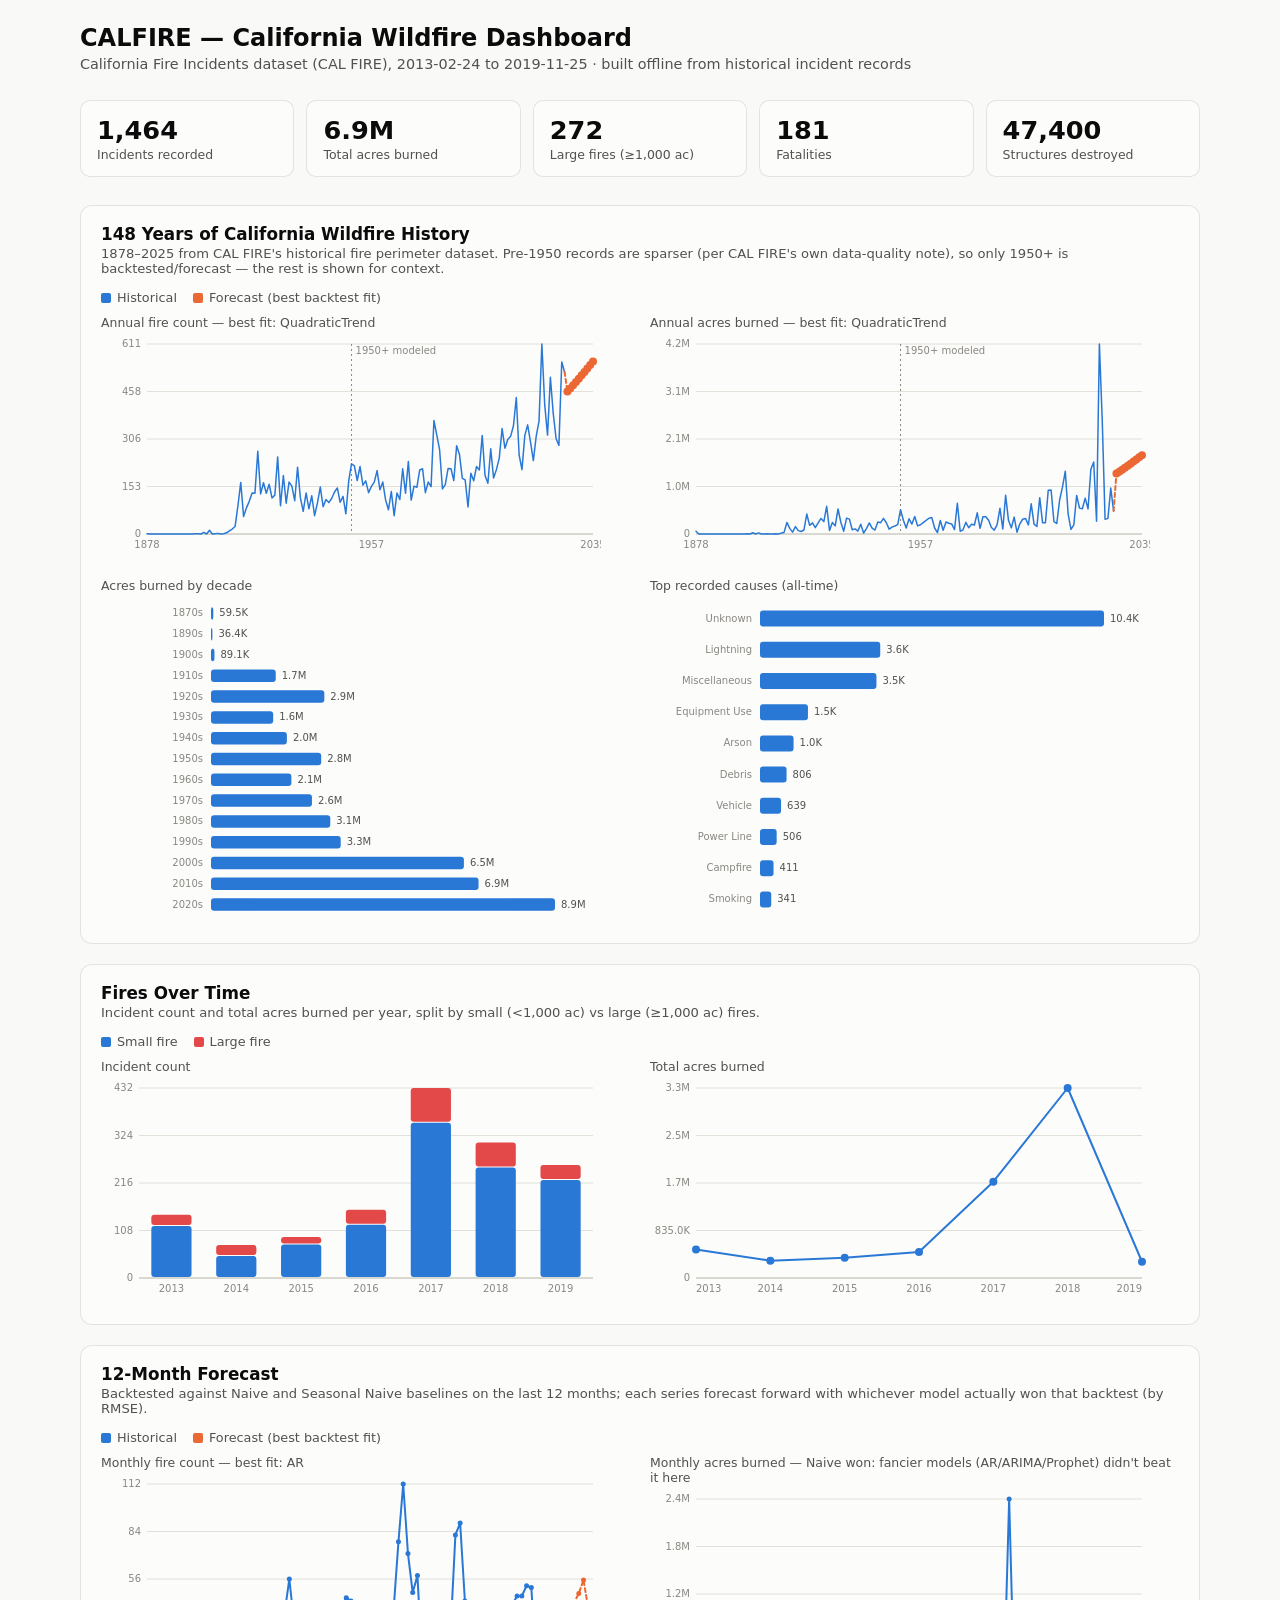
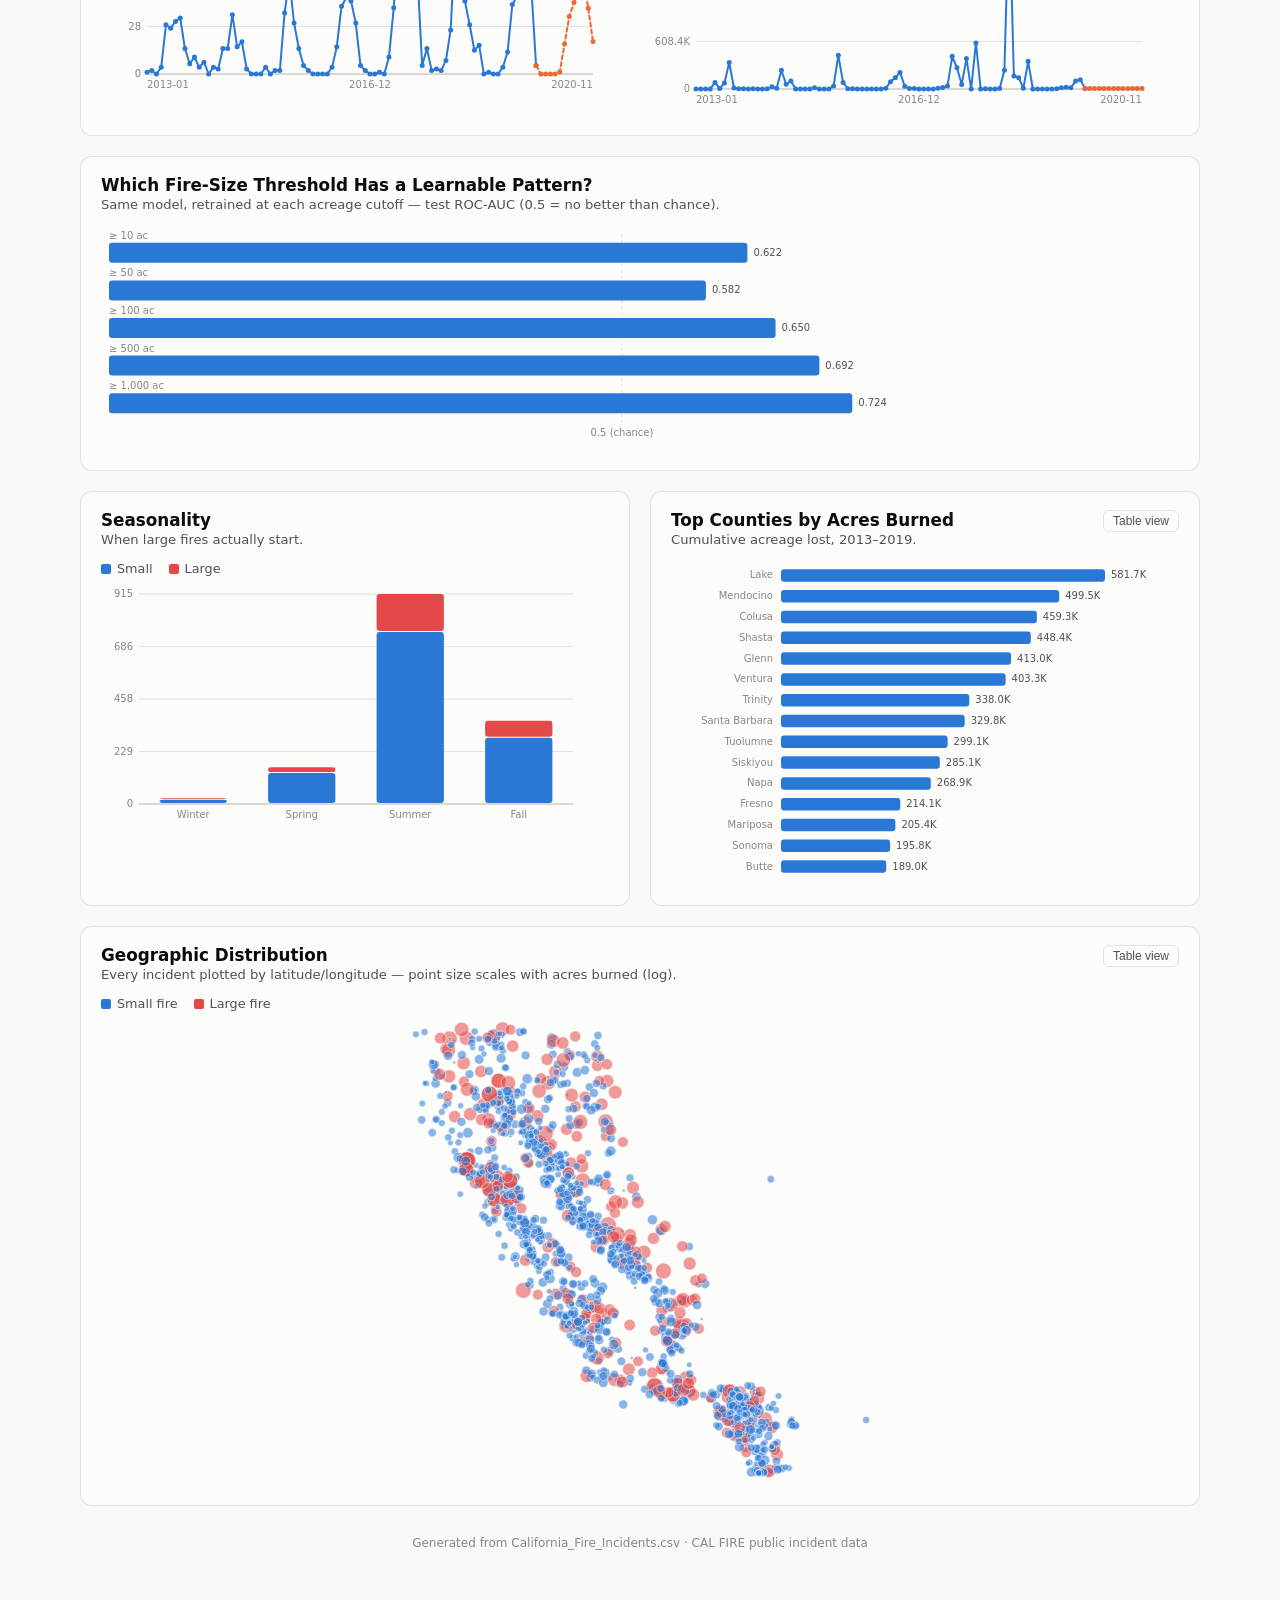
==== commit b4281f58: "Add 148-year historical trend analysis (1878-2025) Integrates CAL FIRE FRAP's historical fire perime" ====
--- a/dashboard/index.html
+++ b/dashboard/index.html
@@ -113,6 +113,35 @@
 
     <div class="stat-row" id="stat-row"></div>
 
+    <div class="panel" id="panel-historical" style="display:none">
+      <h2>148 Years of California Wildfire History</h2>
+      <p class="desc" id="historical-desc"></p>
+      <div class="legend">
+        <span class="item"><span class="swatch" style="background:var(--series-small)"></span>Historical</span>
+        <span class="item"><span class="swatch" style="background:var(--series-forecast)"></span>Forecast (best backtest fit)</span>
+      </div>
+      <div class="grid-2">
+        <div>
+          <div style="font-size:0.78rem;color:var(--text-secondary);margin-bottom:6px;" id="historical-count-label">Annual fire count</div>
+          <div id="chart-historical-count"></div>
+        </div>
+        <div>
+          <div style="font-size:0.78rem;color:var(--text-secondary);margin-bottom:6px;" id="historical-acres-label">Annual acres burned</div>
+          <div id="chart-historical-acres"></div>
+        </div>
+      </div>
+      <div class="grid-2" style="margin-top:18px;">
+        <div>
+          <div style="font-size:0.78rem;color:var(--text-secondary);margin-bottom:6px;">Acres burned by decade</div>
+          <div id="chart-decade"></div>
+        </div>
+        <div>
+          <div style="font-size:0.78rem;color:var(--text-secondary);margin-bottom:6px;">Top recorded causes (all-time)</div>
+          <div id="chart-cause"></div>
+        </div>
+      </div>
+    </div>
+
     <div class="panel">
       <h2>Fires Over Time</h2>
       <p class="desc">Incident count and total acres burned per year, split by small (&lt;1,000 ac) vs large (≥1,000 ac) fires.</p>
@@ -194,7 +223,7 @@
 <div class="tooltip" id="tooltip"></div>
 
 <script>
-const DATA = {"stats": {"total_incidents": 1464, "total_acres": 6939166.0, "total_fatalities": 181, "total_structures_destroyed": 47400, "date_min": "2013-02-24", "date_max": "2019-11-25", "small_count": 1192, "large_count": 272}, "yearly": [{"Year": 2013, "count": 144, "acres": 500716.0, "large": 26}, {"Year": 2014, "count": 75, "acres": 305380.0, "large": 25}, {"Year": 2015, "count": 93, "acres": 356960.0, "large": 17}, {"Year": 2016, "count": 155, "acres": 457957.0, "large": 34}, {"Year": 2017, "count": 432, "acres": 1692851.0, "large": 79}, {"Year": 2018, "count": 308, "acres": 3339959.0, "large": 57}, {"Year": 2019, "count": 257, "acres": 285343.0, "large": 34}], "seasonal": [{"Season": "Winter", "count": 26, "large": 7, "acres": 596834.0}, {"Season": "Spring", "count": 160, "large": 25, "acres": 118809.0}, {"Season": "Summer", "count": 915, "large": 166, "acres": 4875209.0}, {"Season": "Fall", "count": 363, "large": 74, "acres": 1348314.0}], "county": [{"CountyPrimary": "Lake", "count": 44, "acres": 581665.0}, {"CountyPrimary": "Mendocino", "count": 23, "acres": 499469.0}, {"CountyPrimary": "Colusa", "count": 6, "acres": 459316.0}, {"CountyPrimary": "Shasta", "count": 60, "acres": 448436.0}, {"CountyPrimary": "Glenn", "count": 7, "acres": 412975.0}, {"CountyPrimary": "Ventura", "count": 20, "acres": 403253.0}, {"CountyPrimary": "Trinity", "count": 16, "acres": 338013.0}, {"CountyPrimary": "Santa Barbara", "count": 26, "acres": 329751.0}, {"CountyPrimary": "Tuolumne", "count": 22, "acres": 299132.0}, {"CountyPrimary": "Siskiyou", "count": 50, "acres": 285123.0}, {"CountyPrimary": "Napa", "count": 23, "acres": 268906.0}, {"CountyPrimary": "Fresno", "count": 53, "acres": 214075.0}, {"CountyPrimary": "Mariposa", "count": 24, "acres": 205354.0}, {"CountyPrimary": "Sonoma", "count": 17, "acres": 195819.0}, {"CountyPrimary": "Butte", "count": 58, "acres": 188989.0}], "points": [{"lat": 37.857, "lon": -120.086, "acres": 257314.0, "Year": 2013, "Large": 1, "county": "Tuolumne", "Name": "Rim Fire"}, {"lat": 34.585595, "lon": -118.423176, "acres": 30274.0, "Year": 2013, "Large": 1, "county": "Los Angeles", "Name": "Powerhouse Fire"}, {"lat": 33.7095, "lon": -116.72885, "acres": 27531.0, "Year": 2013, "Large": 1, "county": "Riverside", "Name": "Mountain Fire"}, {"lat": 39.12, "lon": -120.65, "acres": 27440.0, "Year": 2013, "Large": 1, "county": "Placer", "Name": "American Fire"}, {"lat": 37.279, "lon": -119.318, "acres": 22992.0, "Year": 2013, "Large": 1, "county": "Fresno", "Name": "Aspen Fire"}, {"lat": 33.86157, "lon": -116.90427, "acres": 20292.0, "Year": 2013, "Large": 1, "county": "Riverside", "Name": "Silver Fire"}, {"lat": 41.32, "lon": -123.176, "acres": 14754.0, "Year": 2013, "Large": 1, "county": "Siskiyou", "Name": "Salmon River Complex"}, {"lat": 41.035, "lon": -123.488, "acres": 12503.0, "Year": 2013, "Large": 1, "county": "Humboldt", "Name": "Corral Complex"}, {"lat": 40.04263, "lon": -121.85397, "acres": 11429.0, "Year": 2013, "Large": 1, "county": "Tehama", "Name": "Deer Fire"}, {"lat": 40.498332, "lon": -122.535496, "acres": 8073.0, "Year": 2013, "Large": 1, "county": "Shasta", "Name": "Clover Fire"}, {"lat": 32.95435, "lon": -116.47381, "acres": 7055.0, "Year": 2013, "Large": 1, "county": "San Diego", "Name": "Chariot Fire"}, {"lat": 40.190062, "lon": -121.595555, "acres": 6965.0, "Year": 2013, "Large": 1, "county": "Tehama", "Name": "Panther Fire"}, {"lat": 34.7861, "lon": -118.9411, "acres": 4346.0, "Year": 2013, "Large": 1, "county": "Kern", "Name": "Grand Fire"}, {"lat": 34.7861, "lon": -118.9411, "acres": 4346.0, "Year": 2013, "Large": 1, "county": "Ventura", "Name": "Grand Fire"}, {"lat": 38.8167, "lon": -122.8498, "acres": 3505.0, "Year": 2013, "Large": 1, "county": "Sonoma", "Name": "McCabe Fire"}, {"lat": 34.288877, "lon": -116.941311, "acres": 3166.0, "Year": 2013, "Large": 1, "county": "Riverside", "Name": "Summit Fire"}, {"lat": 37.90757, "lon": -121.882582, "acres": 3111.0, "Year": 2013, "Large": 1, "county": "Contra Costa", "Name": "Morgan Fire"}, {"lat": 33.12111, "lon": -116.52579, "acres": 2781.0, "Year": 2013, "Large": 1, "county": "San Diego", "Name": "San Felipe Fire"}, {"lat": 39.446268, "lon": -121.38236, "acres": 2462.0, "Year": 2013, "Large": 1, "county": "Butte", "Name": "Swedes Fire"}, {"lat": 33.341, "lon": -117.3092, "acres": 2236.0, "Year": 2013, "Large": 1, "county": "San Diego", "Name": "DeLuz Fire"}, {"lat": 36.208, "lon": -118.444, "acres": 2060.0, "Year": 2013, "Large": 1, "county": "Tulare", "Name": "Fish Fire"}, {"lat": 34.55048, "lon": -119.82429, "acres": 1984.0, "Year": 2013, "Large": 1, "county": "Santa Barbara", "Name": "White Fire"}, {"lat": 37.58202, "lon": -119.91071, "acres": 1708.0, "Year": 2013, "Large": 1, "county": "Mariposa", "Name": "Carstens Fire"}, {"lat": 33.62236, "lon": -117.40288, "acres": 1383.0, "Year": 2013, "Large": 1, "county": "Riverside", "Name": "Falls Fire"}, {"lat": 33.04458, "lon": -116.5209, "acres": 1271.0, "Year": 2013, "Large": 1, "county": "San Diego", "Name": "General Fire"}, {"lat": 38.25108, "lon": -120.02778, "acres": 1070.0, "Year": 2013, "Large": 1, "county": "Tuolumne", "Name": "Power Fire"}, {"lat": 35.707, "lon": -118.588, "acres": 794.0, "Year": 2013, "Large": 0, "county": "Kern", "Name": "Shirley Fire"}, {"lat": 34.882, "lon": -118.9194, "acres": 712.0, "Year": 2013, "Large": 0, "county": "Kern", "Name": "Rancho Fire"}, {"lat": 34.49149, "lon": -118.610044, "acres": 712.0, "Year": 2013, "Large": 0, "county": "Los Angeles", "Name": "Lake Fire"}, {"lat": 34.90327, "lon": -118.93388, "acres": 612.0, "Year": 2013, "Large": 0, "county": "Kern", "Name": "Water Fire"}, {"lat": 38.774, "lon": -120.298, "acres": 572.0, "Year": 2013, "Large": 0, "county": "El Dorado", "Name": "Kyburz Fire"}, {"lat": 34.071556, "lon": -117.048397, "acres": 534.0, "Year": 2013, "Large": 0, "county": "San Bernardino", "Name": "Mills Fire"}, {"lat": 40.00842, "lon": -120.764666, "acres": 513.0, "Year": 2013, "Large": 0, "county": "Plumas", "Name": "Plumas Lightning Complex (Hough)"}, {"lat": 33.894055, "lon": -116.855019, "acres": 510.0, "Year": 2013, "Large": 0, "county": "Riverside", "Name": "Gorgonio Fire"}, {"lat": 41.2415, "lon": -121.035, "acres": 502.0, "Year": 2013, "Large": 0, "county": "Modoc", "Name": "Fox Fire (formally 3-7 Fire)"}, {"lat": 35.15832, "lon": -120.05131, "acres": 500.0, "Year": 2013, "Large": 0, "county": "San Luis Obispo", "Name": "Branch Fire"}, {"lat": 37.96866, "lon": -121.91453, "acres": 492.0, "Year": 2013, "Large": 0, "county": "Contra Costa", "Name": "Kirker Fire"}, {"lat": 37.015575, "lon": -119.78106, "acres": 482.0, "Year": 2013, "Large": 0, "county": "Madera", "Name": "Rolling Fire"}, {"lat": 34.302, "lon": -117.598, "acres": 413.0, "Year": 2013, "Large": 0, "county": "San Bernardino", "Name": "Gobblers Fire"}, {"lat": 36.602575, "lon": -118.01651, "acres": 406.0, "Year": 2013, "Large": 0, "county": "Inyo", "Name": "River Fire"}, {"lat": 38.628, "lon": -122.289, "acres": 376.0, "Year": 2013, "Large": 0, "county": "Napa", "Name": "Putah Fire"}, {"lat": 37.160346, "lon": -120.937494, "acres": 354.0, "Year": 2013, "Large": 0, "county": "San Benito", "Name": "Tres Pinos Fire"}, {"lat": 39.439, "lon": -121.497, "acres": 305.0, "Year": 2013, "Large": 0, "county": "Butte", "Name": "Summit Fire"}, {"lat": 38.04993, "lon": -120.90325, "acres": 303.0, "Year": 2013, "Large": 0, "county": "San Joaquin", "Name": "Shelton Fire"}, {"lat": 39.434183, "lon": -121.576804, "acres": 298.0, "Year": 2013, "Large": 0, "county": "Butte", "Name": "Lone Fire"}, {"lat": 39.90465, "lon": -121.74367, "acres": 274.0, "Year": 2013, "Large": 0, "county": "Contra Costa", "Name": "Concord Fire"}, {"lat": 37.116295, "lon": -119.635004, "acres": 274.0, "Year": 2013, "Large": 0, "county": "Madera", "Name": "Gold Fire"}, {"lat": 34.149, "lon": -117.908, "acres": 268.0, "Year": 2013, "Large": 0, "county": "Los Angeles", "Name": "Madre Fire"}, {"lat": 32.710918, "lon": -116.746023, "acres": 263.0, "Year": 2013, "Large": 0, "county": "San Diego", "Name": "Lyon Fire"}, {"lat": 34.35, "lon": -117.62, "acres": 243.0, "Year": 2013, "Large": 0, "county": "San Bernardino", "Name": "Sharp Fire"}, {"lat": 37.775057, "lon": -121.737213, "acres": 240.0, "Year": 2013, "Large": 0, "county": "Alameda", "Name": "Vasco Fire"}, {"lat": 38.729297, "lon": -121.380862, "acres": 237.0, "Year": 2013, "Large": 0, "county": "Placer", "Name": "PFE Fire"}, {"lat": 39.514139, "lon": -122.560862, "acres": 217.0, "Year": 2013, "Large": 0, "county": "Glenn", "Name": "306 Fire"}, {"lat": 34.2, "lon": -117.417, "acres": 200.0, "Year": 2013, "Large": 0, "county": "San Bernardino", "Name": "Sierra Fire"}, {"lat": 40.012398, "lon": -122.079871, "acres": 200.0, "Year": 2013, "Large": 0, "county": "Tehama", "Name": "Vina Fire"}, {"lat": 40.5445, "lon": -121.3754, "acres": 196.0, "Year": 2013, "Large": 0, "county": "Shasta", "Name": "Burney Lightning Series (Warner Fire)"}, {"lat": 39.961309, "lon": -122.330879, "acres": 195.0, "Year": 2013, "Large": 0, "county": "Tehama", "Name": "Paskenta Fire"}, {"lat": 38.382, "lon": -122.311, "acres": 190.0, "Year": 2013, "Large": 0, "county": "Napa", "Name": "Silverado Fire"}, {"lat": 34.611824, "lon": -120.074655, "acres": 170.0, "Year": 2013, "Large": 0, "county": "Santa Barbara", "Name": "Olive Fire"}, {"lat": 38.67479, "lon": -122.08725, "acres": 163.0, "Year": 2013, "Large": 0, "county": "Yolo", "Name": "Capay Fire"}, {"lat": 38.63987, "lon": -121.08438, "acres": 163.0, "Year": 2013, "Large": 0, "county": "El Dorado", "Name": "50 Fire"}, {"lat": 38.63987, "lon": -121.08438, "acres": 163.0, "Year": 2013, "Large": 0, "county": "Sacramento", "Name": "50 Fire"}, {"lat": 38.34599, "lon": -122.6503, "acres": 159.0, "Year": 2013, "Large": 0, "county": "Sonoma", "Name": "Crane Fire"}, {"lat": 38.17693, "lon": -122.51253, "acres": 158.0, "Year": 2013, "Large": 0, "county": "Sonoma", "Name": "Lakeville Fire"}, {"lat": 33.990128, "lon": -117.164997, "acres": 150.0, "Year": 2013, "Large": 0, "county": "Riverside", "Name": "Redlands Fire"}, {"lat": 37.436, "lon": -121.1955, "acres": 150.0, "Year": 2013, "Large": 0, "county": "Stanislaus", "Name": "Diablo Fire"}, {"lat": 36.7218, "lon": -119.2248, "acres": 150.0, "Year": 2013, "Large": 0, "county": "Fresno", "Name": "George Fire"}, {"lat": 34.419284, "lon": -118.58688, "acres": 149.0, "Year": 2013, "Large": 0, "county": "Los Angeles", "Name": "Magic Fire"}, {"lat": 36.258, "lon": -118.459, "acres": 134.0, "Year": 2013, "Large": 0, "county": "Tulare", "Name": "Angora Fire"}, {"lat": 38.638828, "lon": -122.655616, "acres": 125.0, "Year": 2013, "Large": 0, "county": "Sonoma", "Name": "Yellow Fire"}, {"lat": 38.08744, "lon": -122.13802, "acres": 124.0, "Year": 2013, "Large": 0, "county": "Solano", "Name": "California Fire"}, {"lat": 37.03776, "lon": -121.006939, "acres": 124.0, "Year": 2013, "Large": 0, "county": "Merced", "Name": "152 Fire"}, {"lat": 33.963591, "lon": -117.187934, "acres": 124.0, "Year": 2013, "Large": 0, "county": "Riverside", "Name": "Smiley Fire"}, {"lat": 38.882214, "lon": -122.567525, "acres": 120.0, "Year": 2013, "Large": 0, "county": "Lake", "Name": "Cantwell Fire"}, {"lat": 38.682378, "lon": -120.839075, "acres": 116.0, "Year": 2013, "Large": 0, "county": "El Dorado", "Name": "Union Fire"}, {"lat": 34.287, "lon": -117.451, "acres": 110.0, "Year": 2013, "Large": 0, "county": "San Bernardino", "Name": "Cleghorn Fire"}, {"lat": 36.772425, "lon": -119.628389, "acres": 108.0, "Year": 2013, "Large": 0, "county": "Fresno", "Name": "Clinton Fire"}, {"lat": 36.1531, "lon": -120.8973, "acres": 105.0, "Year": 2013, "Large": 0, "county": "Monterey", "Name": "Freeman Fire"}, {"lat": 37.91529, "lon": -120.33313, "acres": 100.0, "Year": 2013, "Large": 0, "county": "Tuolumne", "Name": "Murphy Fire"}, {"lat": 32.564465, "lon": -116.900368, "acres": 100.0, "Year": 2013, "Large": 0, "county": "San Diego", "Name": "Border Fire"}, {"lat": 38.9252, "lon": -122.966, "acres": 98.0, "Year": 2013, "Large": 0, "county": "Mendocino", "Name": "Highland Fire"}, {"lat": 41.73325, "lon": -120.375, "acres": 97.0, "Year": 2013, "Large": 0, "county": "Modoc", "Name": "Davis Creek Complex"}, {"lat": 33.642, "lon": -116.706, "acres": 97.0, "Year": 2013, "Large": 0, "county": "San Bernardino", "Name": "Little Fire"}, {"lat": 40.88886, "lon": -120.958126, "acres": 97.0, "Year": 2013, "Large": 0, "county": "Lassen", "Name": "Coyote Fire"}, {"lat": 38.27783, "lon": -120.966016, "acres": 96.0, "Year": 2013, "Large": 0, "county": "Amador", "Name": "Roadrunner Fire"}, {"lat": 35.4393, "lon": -120.8358, "acres": 94.0, "Year": 2013, "Large": 0, "county": "San Luis Obispo", "Name": "Creek Fire"}, {"lat": 39.6612, "lon": -121.50354, "acres": 92.0, "Year": 2013, "Large": 0, "county": "Butte", "Name": "Branch Fire"}, {"lat": 37.1927, "lon": -119.7917, "acres": 91.0, "Year": 2013, "Large": 0, "county": "Madera", "Name": "Lilly 2 Fire"}, {"lat": 33.9582, "lon": -116.6534, "acres": 90.0, "Year": 2013, "Large": 0, "county": "Riverside", "Name": "Water Fire"}, {"lat": 35.62743, "lon": -120.83417, "acres": 85.0, "Year": 2013, "Large": 0, "county": "San Luis Obispo", "Name": "Adelaida Fire"}, {"lat": 39.0442, "lon": -123.1478, "acres": 82.0, "Year": 2013, "Large": 0, "county": "Mendocino", "Name": "Retek Fire"}, {"lat": 39.731878, "lon": -121.713938, "acres": 80.0, "Year": 2013, "Large": 0, "county": "Butte", "Name": "Centerville Fire"}, {"lat": 34.316, "lon": -117.352, "acres": 75.0, "Year": 2013, "Large": 0, "county": "San Bernardino", "Name": "Silverwood Fire"}, {"lat": 37.169379, "lon": -119.75636, "acres": 75.0, "Year": 2013, "Large": 0, "county": "Madera", "Name": "Revis Fire"}, {"lat": 34.1834, "lon": -117.4408, "acres": 75.0, "Year": 2013, "Large": 0, "county": "San Bernardino", "Name": "Lytle Fire"}, {"lat": 38.441792, "lon": -122.350844, "acres": 75.0, "Year": 2013, "Large": 0, "county": "Napa", "Name": "Silverado Fire"}, {"lat": 34.003151, "lon": -117.106075, "acres": 73.0, "Year": 2013, "Large": 0, "county": "San Bernardino", "Name": "Liveoak Fire"}, {"lat": 39.206, "lon": -121.31634, "acres": 73.0, "Year": 2013, "Large": 0, "county": "Yuba", "Name": "McGanney Fire"}, {"lat": 39.013682, "lon": -122.491894, "acres": 70.0, "Year": 2013, "Large": 0, "county": "Lake", "Name": "Double Fire"}, {"lat": 41.569, "lon": -120.959, "acres": 68.0, "Year": 2013, "Large": 0, "county": "Modoc", "Name": "Rail Fire"}, {"lat": 34.384, "lon": -119.13249, "acres": 64.0, "Year": 2013, "Large": 0, "county": "Ventura", "Name": "Wheeler Fire"}, {"lat": 38.838, "lon": -116.61, "acres": 60.0, "Year": 2013, "Large": 0, "county": "Riverside", "Name": "Tram Fire"}, {"lat": 33.91027, "lon": -116.99895, "acres": 60.0, "Year": 2013, "Large": 0, "county": "Riverside", "Name": "Relay Fire"}, {"lat": 39.333401, "lon": -121.107022, "acres": 52.0, "Year": 2013, "Large": 0, "county": "Nevada", "Name": "Tyler Fire"}, {"lat": 35.457978, "lon": -120.751555, "acres": 51.0, "Year": 2013, "Large": 0, "county": "San Luis Obispo", "Name": "Toro Fire"}, {"lat": 39.0448, "lon": -122.7656, "acres": 50.0, "Year": 2013, "Large": 0, "county": "Lake", "Name": "Bruner Fire"}, {"lat": 41.923323, "lon": -122.578393, "acres": 50.0, "Year": 2013, "Large": 0, "county": "Siskiyou", "Name": "Cottonwood Fire"}, {"lat": 37.1438, "lon": -121.7804, "acres": 50.0, "Year": 2013, "Large": 0, "county": "Santa Clara", "Name": "Uvas Fire"}, {"lat": 37.7393, "lon": -121.5869, "acres": 50.0, "Year": 2013, "Large": 0, "county": "Alameda", "Name": "Grant Fire"}, {"lat": 35.5123, "lon": -120.6368, "acres": 50.0, "Year": 2013, "Large": 0, "county": "San Luis Obispo", "Name": "Homestead Fire"}, {"lat": 38.06231, "lon": -120.45233, "acres": 46.0, "Year": 2013, "Large": 0, "county": "Calaveras", "Name": "Bridges Fire"}, {"lat": 37.03087, "lon": -119.463757, "acres": 46.0, "Year": 2013, "Large": 0, "county": "Fresno", "Name": "Sierra Fire"}, {"lat": 38.980846, "lon": -123.067671, "acres": 45.0, "Year": 2013, "Large": 0, "county": "Mendocino", "Name": "Pratt Fire"}, {"lat": 40.373, "lon": -122.7338, "acres": 43.0, "Year": 2013, "Large": 0, "county": "Shasta", "Name": "Fiddler Fire"}, {"lat": 33.96936, "lon": -117.1265, "acres": 42.0, "Year": 2013, "Large": 0, "county": "Riverside", "Name": "Viper Fire"}, {"lat": 37.667295, "lon": -122.427285, "acres": 41.0, "Year": 2013, "Large": 0, "county": "San Mateo", "Name": "Chestnut Fire"}, {"lat": 37.342186, "lon": -121.717706, "acres": 40.0, "Year": 2013, "Large": 0, "county": "Santa Clara", "Name": "Grant Fire"}, {"lat": 33.7655, "lon": -117.6649, "acres": 40.0, "Year": 2013, "Large": 0, "county": "Orange", "Name": "Baker Fire"}, {"lat": 33.570291, "lon": -116.10815, "acres": 40.0, "Year": 2013, "Large": 0, "county": "Riverside", "Name": "Pierce Fire"}, {"lat": 33.9634, "lon": -117.2508, "acres": 40.0, "Year": 2013, "Large": 0, "county": "Riverside", "Name": "Heacock Fire"}, {"lat": 34.001745, "lon": -117.302057, "acres": 40.0, "Year": 2013, "Large": 0, "county": "Riverside", "Name": "Palmyrita Fire"}, {"lat": 33.655638, "lon": -116.161201, "acres": 40.0, "Year": 2013, "Large": 0, "county": "Riverside", "Name": "54 Fire"}, {"lat": 38.89555, "lon": -120.84716, "acres": 38.0, "Year": 2013, "Large": 0, "county": "El Dorado", "Name": "Empire Fire"}, {"lat": 39.1591, "lon": -122.5906, "acres": 38.0, "Year": 2013, "Large": 0, "county": "Lake", "Name": "Indian Fire"}, {"lat": 37.74241, "lon": -121.86216, "acres": 38.0, "Year": 2013, "Large": 0, "county": "Alameda", "Name": "Fallon Fire"}, {"lat": 36.763367, "lon": -119.558244, "acres": 35.0, "Year": 2013, "Large": 0, "county": "Fresno", "Name": "Michelle Fire"}, {"lat": 35.49864, "lon": -120.91375, "acres": 35.0, "Year": 2013, "Large": 0, "county": "San Luis Obispo", "Name": "Cottontail Fire"}, {"lat": 40.483662, "lon": -122.140914, "acres": 33.0, "Year": 2013, "Large": 0, "county": "Shasta", "Name": "Dersch Fire"}, {"lat": 37.965364, "lon": -120.696362, "acres": 31.0, "Year": 2013, "Large": 0, "county": "Calaveras", "Name": "Chuckwagon Fire"}, {"lat": 38.9777, "lon": -122.683, "acres": 30.0, "Year": 2013, "Large": 0, "county": "Lake", "Name": "Lakeshore Fire"}, {"lat": 38.99233, "lon": -122.703193, "acres": 30.0, "Year": 2013, "Large": 0, "county": "Lake", "Name": "Lake Fire"}, {"lat": 34.288877, "lon": -116.941311, "acres": 30.0, "Year": 2013, "Large": 0, "county": "San Bernardino", "Name": "Fawnskin Fire"}, {"lat": 38.4229, "lon": -122.0437, "acres": 28.0, "Year": 2013, "Large": 0, "county": "Sonoma", "Name": "Sonoma-Lake-Napa Unit Lightning Fires"}, {"lat": 38.4229, "lon": -122.0437, "acres": 28.0, "Year": 2013, "Large": 0, "county": "Solano", "Name": "Sonoma-Lake-Napa Unit Lightning Fires"}, {"lat": 38.4229, "lon": -122.0437, "acres": 28.0, "Year": 2013, "Large": 0, "county": "Lake", "Name": "Sonoma-Lake-Napa Unit Lightning Fires"}, {"lat": 38.4229, "lon": -122.0437, "acres": 28.0, "Year": 2013, "Large": 0, "county": "Colusa", "Name": "Sonoma-Lake-Napa Unit Lightning Fires"}, {"lat": 40.473356, "lon": -122.48259, "acres": 27.0, "Year": 2013, "Large": 0, "county": "Shasta", "Name": "Cloverdale Fire"}, {"lat": 32.612773, "lon": -116.707335, "acres": 25.0, "Year": 2013, "Large": 0, "county": "San Diego", "Name": "Flume Fire"}, {"lat": 38.98058, "lon": -122.81796, "acres": 25.0, "Year": 2013, "Large": 0, "county": "Lake", "Name": "Mount Fire"}, {"lat": 33.96201, "lon": -116.907213, "acres": 25.0, "Year": 2013, "Large": 0, "county": "Riverside", "Name": "Cherry Fire"}, {"lat": 38.9289, "lon": -122.5818, "acres": 23.0, "Year": 2013, "Large": 0, "county": "Lake", "Name": "Dam Fire"}, {"lat": 33.94528, "lon": -117.09306, "acres": 15.0, "Year": 2013, "Large": 0, "county": "Riverside", "Name": "Gilman Fire"}, {"lat": 41.333, "lon": -123.376, "acres": 0.0, "Year": 2013, "Large": 0, "county": "Humboldt", "Name": "Orleans Complex"}, {"lat": 33.99647, "lon": -116.84137, "acres": 0.0, "Year": 2013, "Large": 0, "county": "Riverside", "Name": "Hathaway Fire"}, {"lat": 38.805437, "lon": -120.629714, "acres": 97717.0, "Year": 2014, "Large": 1, "county": "El Dorado", "Name": "King Fire"}, {"lat": 40.901, "lon": -121.368, "acres": 39736.0, "Year": 2014, "Large": 1, "county": "Shasta", "Name": "Bald Fire"}, {"lat": 42.048, "lon": -122.345, "acres": 35302.0, "Year": 2014, "Large": 1, "county": "Siskiyou", "Name": "Oregon Gulch Fire (part of the Beaver Complex)"}, {"lat": 40.72, "lon": -121.562, "acres": 32416.0, "Year": 2014, "Large": 1, "county": "Shasta", "Name": "Eiler Fire"}, {"lat": 41.1336, "lon": -121.2144, "acres": 13153.0, "Year": 2014, "Large": 1, "county": "Modoc", "Name": "Day Fire"}, {"lat": 40.4314, "lon": -122.750788, "acres": 12661.0, "Year": 2014, "Large": 1, "county": "Shasta", "Name": "Bully Fire"}, {"lat": 38.512, "lon": -122.104, "acres": 6488.0, "Year": 2014, "Large": 1, "county": "Yolo", "Name": "Monticello Fire"}, {"lat": 41.141, "lon": -122.805, "acres": 6258.0, "Year": 2014, "Large": 1, "county": "Shasta", "Name": "Coffee Fire"}, {"lat": 41.682, "lon": -122.127, "acres": 5503.0, "Year": 2014, "Large": 1, "county": "Siskiyou", "Name": "Little Deer Fire"}, {"lat": 33.3529, "lon": -117.284889, "acres": 5367.0, "Year": 2014, "Large": 1, "county": "San Diego", "Name": "Tomahawk Fire"}, {"lat": 38.664, "lon": -122.454, "acres": 4300.0, "Year": 2014, "Large": 1, "county": "Napa", "Name": "Butts Fire"}, {"lat": 38.664, "lon": -122.454, "acres": 4300.0, "Year": 2014, "Large": 1, "county": "Lake", "Name": "Butts Fire"}, {"lat": 38.5691, "lon": -120.7819, "acres": 4240.0, "Year": 2014, "Large": 1, "county": "Amador", "Name": "Sand Fire"}, {"lat": 38.5691, "lon": -120.7819, "acres": 4240.0, "Year": 2014, "Large": 1, "county": "El Dorado", "Name": "Sand Fire"}, {"lat": 35.7206, "lon": -118.4747, "acres": 4045.0, "Year": 2014, "Large": 1, "county": "Kern", "Name": "Way Fire"}, {"lat": 35.70683, "lon": -118.555527, "acres": 3895.0, "Year": 2014, "Large": 1, "county": "Kern", "Name": "Shirley Fire"}, {"lat": 34.169346, "lon": -117.547374, "acres": 2143.0, "Year": 2014, "Large": 1, "county": "San Bernardino", "Name": "Etiwanda Fire"}, {"lat": 33.1137, "lon": -117.1599, "acres": 1995.0, "Year": 2014, "Large": 1, "county": "San Diego", "Name": "Cocos Fire"}, {"lat": 34.1703, "lon": -117.8816, "acres": 1952.0, "Year": 2014, "Large": 1, "county": "Los Angeles", "Name": "Colby Fire"}, {"lat": 35.642, "lon": -118.15, "acres": 1680.0, "Year": 2014, "Large": 1, "county": "Kern", "Name": "Nicolls Fire "}, {"lat": 41.89, "lon": -120.79, "acres": 1651.0, "Year": 2014, "Large": 1, "county": "Modoc", "Name": "Modoc Lightning Complex"}, {"lat": 33.003, "lon": -117.133, "acres": 1548.0, "Year": 2014, "Large": 1, "county": "San Diego", "Name": "Bernardo Fire"}, {"lat": 41.489, "lon": -120.904, "acres": 1469.0, "Year": 2014, "Large": 1, "county": "Modoc", "Name": "Gulch Fire"}, {"lat": 33.417572, "lon": -117.550567, "acres": 1457.0, "Year": 2014, "Large": 1, "county": "San Diego", "Name": "San Mateo Fire"}, {"lat": 40.7101, "lon": -122.171, "acres": 1375.0, "Year": 2014, "Large": 1, "county": "Shasta", "Name": "Gulch Fire"}, {"lat": 33.748, "lon": -117.601, "acres": 968.0, "Year": 2014, "Large": 0, "county": "Orange", "Name": "Silverado Fire"}, {"lat": 40.134597, "lon": -121.790183, "acres": 865.0, "Year": 2014, "Large": 0, "county": "Tehama", "Name": "Campbell Fire"}, {"lat": 34.609, "lon": -120.454, "acres": 632.0, "Year": 2014, "Large": 0, "county": "Santa Barbara", "Name": "Miguelito Fire"}, {"lat": 37.3433, "lon": -119.6581, "acres": 612.0, "Year": 2014, "Large": 0, "county": "Madera", "Name": "Junction Fire"}, {"lat": 33.1109, "lon": -117.279, "acres": 600.0, "Year": 2014, "Large": 0, "county": "San Diego", "Name": "Poinsettia Fire"}, {"lat": 40.7412, "lon": -122.946, "acres": 580.0, "Year": 2014, "Large": 0, "county": "Trinity", "Name": "Oregon Fire"}, {"lat": 41.42384, "lon": -122.37432, "acres": 516.0, "Year": 2014, "Large": 0, "county": "Siskiyou", "Name": "Boles Fire"}, {"lat": 37.76617, "lon": -120.45087, "acres": 487.0, "Year": 2014, "Large": 0, "county": "Tuolumne", "Name": "59 Fire"}, {"lat": 36.6313, "lon": -121.4819, "acres": 400.0, "Year": 2014, "Large": 0, "county": "Monterey", "Name": "Encinal Fire"}, {"lat": 33.312, "lon": -117.162, "acres": 380.0, "Year": 2014, "Large": 0, "county": "San Diego", "Name": "Highway Fire"}, {"lat": 40.884415, "lon": -123.773779, "acres": 333.0, "Year": 2014, "Large": 0, "county": "Humboldt", "Name": "Red Fire"}, {"lat": 37.311915, "lon": -119.604124, "acres": 320.0, "Year": 2014, "Large": 0, "county": "Madera", "Name": "Courtney Fire"}, {"lat": 34.267, "lon": -117.867, "acres": 274.0, "Year": 2014, "Large": 0, "county": "Los Angeles", "Name": "Tecolote Fire"}, {"lat": 37.787, "lon": -120.452, "acres": 269.0, "Year": 2014, "Large": 0, "county": "Tuolumne", "Name": "Hetch Hetchy Fire"}, {"lat": 39.113682, "lon": -120.999508, "acres": 247.0, "Year": 2014, "Large": 0, "county": "Nevada", "Name": "Dog Bar Fire"}, {"lat": 40.009827, "lon": -122.345078, "acres": 225.0, "Year": 2014, "Large": 0, "county": "Tehama", "Name": "Tehama Fire"}, {"lat": 33.078948, "lon": -116.576454, "acres": 217.0, "Year": 2014, "Large": 0, "county": "San Diego", "Name": "Banner Fire"}, {"lat": 41.134, "lon": -123.753, "acres": 210.0, "Year": 2014, "Large": 0, "county": "Humboldt", "Name": "Bald Hill 3 Fire"}, {"lat": 34.235, "lon": -117.771, "acres": 190.0, "Year": 2014, "Large": 0, "county": "Los Angeles", "Name": "Shoemaker Fire"}, {"lat": 39.1647, "lon": -122.5983, "acres": 175.0, "Year": 2014, "Large": 0, "county": "Lake", "Name": "Indian Fire"}, {"lat": 40.6569, "lon": -122.2215, "acres": 143.0, "Year": 2014, "Large": 0, "county": "Shasta", "Name": "Dry Fire"}, {"lat": 37.7103, "lon": -120.197, "acres": 130.0, "Year": 2014, "Large": 0, "county": "Mariposa", "Name": "Haigh Fire"}, {"lat": 32.81, "lon": -116.49, "acres": 125.0, "Year": 2014, "Large": 0, "county": "San Diego", "Name": "Gun Fire"}, {"lat": 38.178241, "lon": -120.679019, "acres": 120.0, "Year": 2014, "Large": 0, "county": "Calaveras", "Name": "Reed Fire"}, {"lat": 37.399, "lon": -118.352, "acres": 113.0, "Year": 2014, "Large": 0, "county": "Inyo", "Name": "Bridges Fire"}, {"lat": 36.8266, "lon": -119.3415, "acres": 106.0, "Year": 2014, "Large": 0, "county": "Fresno", "Name": "Lake Fire"}, {"lat": 41.507, "lon": -121.266, "acres": 101.0, "Year": 2014, "Large": 0, "county": "Modoc", "Name": "Little Fire"}, {"lat": 38.59, "lon": -120.028, "acres": 94.0, "Year": 2014, "Large": 0, "county": "El Dorado", "Name": "Irene Fire"}, {"lat": 38.058, "lon": -120.66, "acres": 85.0, "Year": 2014, "Large": 0, "county": "Calaveras", "Name": "Oak Fire"}, {"lat": 39.3918, "lon": -120.0805, "acres": 84.0, "Year": 2014, "Large": 0, "county": "Nevada", "Name": "Boca Fire"}, {"lat": 37.5359, "lon": -121.5118, "acres": 80.0, "Year": 2014, "Large": 0, "county": "Contra Costa", "Name": "Marsh Fire"}, {"lat": 40.5719, "lon": -121.3415, "acres": 75.0, "Year": 2014, "Large": 0, "county": "Shasta", "Name": "Cassel Fire"}, {"lat": 36.103, "lon": -121.117, "acres": 75.0, "Year": 2014, "Large": 0, "county": "Monterey", "Name": "San Lucas Fire"}, {"lat": 39.4664, "lon": -121.6129, "acres": 72.0, "Year": 2014, "Large": 0, "county": "Butte", "Name": "Wildlife Fire"}, {"lat": 37.8316, "lon": -120.3434, "acres": 70.0, "Year": 2014, "Large": 0, "county": "Tuolumne", "Name": "Jackson Fire"}, {"lat": 38.453, "lon": -121.999, "acres": 70.0, "Year": 2014, "Large": 0, "county": "Solano", "Name": "Norman Fire"}, {"lat": 33.5982, "lon": -116.1985, "acres": 57.0, "Year": 2014, "Large": 0, "county": "Riverside", "Name": "Van Buren Fire"}, {"lat": 40.39, "lon": -122.721, "acres": 50.0, "Year": 2014, "Large": 0, "county": "Shasta", "Name": "Fiddler Fire"}, {"lat": 33.93869, "lon": -117.70643, "acres": 48.0, "Year": 2014, "Large": 0, "county": "San Bernardino", "Name": "Bane Fire"}, {"lat": 35.8218, "lon": -121.0226, "acres": 47.0, "Year": 2014, "Large": 0, "county": "San Luis Obispo", "Name": "Interlake Fire"}, {"lat": 36.991825, "lon": -119.525506, "acres": 40.0, "Year": 2014, "Large": 0, "county": "Fresno", "Name": "Morgan Fire"}, {"lat": 39.1871, "lon": -121.2687, "acres": 38.0, "Year": 2014, "Large": 0, "county": "Nevada", "Name": "Hutto Fire"}, {"lat": 38.608336, "lon": -120.703238, "acres": 30.0, "Year": 2014, "Large": 0, "county": "El Dorado", "Name": "Bible Fire"}, {"lat": 32.665, "lon": -116.222, "acres": 29.0, "Year": 2014, "Large": 0, "county": "San Diego", "Name": "Jacumba Fire"}, {"lat": 38.695961, "lon": -122.384054, "acres": 27.0, "Year": 2014, "Large": 0, "county": "Napa", "Name": "Stage Coach Fire"}, {"lat": 36.742747, "lon": -119.241493, "acres": 25.0, "Year": 2014, "Large": 0, "county": "Fresno", "Name": "Hall Fire"}, {"lat": 38.9195001, "lon": -120.1140659, "acres": 20.0, "Year": 2014, "Large": 0, "county": "El Dorado", "Name": "Cascade Fire"}, {"lat": 32.59154, "lon": -116.89516, "acres": 20.0, "Year": 2014, "Large": 0, "county": "San Diego", "Name": "Border Fire"}, {"lat": 40.41, "lon": -123.24, "acres": 15.0, "Year": 2014, "Large": 0, "county": "Trinity", "Name": "West Fire"}, {"lat": 41.796, "lon": -123.374, "acres": 0.0, "Year": 2014, "Large": 0, "county": "Siskiyou", "Name": "Happy Camp Complex"}, {"lat": 36.874, "lon": -118.905, "acres": 151623.0, "Year": 2015, "Large": 1, "county": "Fresno", "Name": "Rough Fire "}, {"lat": 38.8863538, "lon": -122.4762475, "acres": 69438.0, "Year": 2015, "Large": 1, "county": "Lake", "Name": "Rocky Fire"}, {"lat": 34.160277777778, "lon": -116.89277777778, "acres": 31359.0, "Year": 2015, "Large": 1, "county": "San Bernardino", "Name": "Lake Fire"}, {"lat": 38.8142503, "lon": -122.4867319, "acres": 25118.0, "Year": 2015, "Large": 1, "county": "Lake", "Name": "Jerusalem Fire"}, {"lat": 38.8142503, "lon": -122.4867319, "acres": 25118.0, "Year": 2015, "Large": 1, "county": "Napa", "Name": "Jerusalem Fire"}, {"lat": 40.938, "lon": -120.105, "acres": 10570.0, "Year": 2015, "Large": 1, "county": "Lassen", "Name": "Dodge Fire"}, {"lat": 36.24, "lon": -118.54, "acres": 6980.0, "Year": 2015, "Large": 1, "county": "Tulare", "Name": "Cabin Fire"}, {"lat": 37.279722, "lon": -119.50014, "acres": 5702.0, "Year": 2015, "Large": 1, "county": "Madera", "Name": "Willow Fire"}, {"lat": 41.399, "lon": -121.392, "acres": 4863.0, "Year": 2015, "Large": 1, "county": "Modoc", "Name": "Frog Fire"}, {"lat": 34.339, "lon": -117.478, "acres": 4250.0, "Year": 2015, "Large": 1, "county": "San Bernardino", "Name": "North Fire"}, {"lat": 37.3845, "lon": -121.3732, "acres": 2700.0, "Year": 2015, "Large": 1, "county": "Alameda", "Name": "Tesla Fire"}, {"lat": 35.3477, "lon": -120.6269, "acres": 2446.0, "Year": 2015, "Large": 1, "county": "San Luis Obispo", "Name": "Cuesta Fire"}, {"lat": 39.192088, "lon": -120.882313, "acres": 2304.0, "Year": 2015, "Large": 1, "county": "Nevada", "Name": "Lowell Fire"}, {"lat": 40.924, "lon": -123.168, "acres": 1542.0, "Year": 2015, "Large": 1, "county": "Trinity", "Name": "Saddle Fire "}, {"lat": 36.3699644, "lon": -121.589554, "acres": 1086.0, "Year": 2015, "Large": 1, "county": "Monterey", "Name": "Tassajara Fire"}, {"lat": 33.884313, "lon": -117.642759, "acres": 1049.0, "Year": 2015, "Large": 1, "county": "Riverside", "Name": "Highway Fire"}, {"lat": 39.5218, "lon": -121.3363, "acres": 1042.0, "Year": 2015, "Large": 1, "county": "Butte", "Name": "Lumpkin Fire"}, {"lat": 37.165767, "lon": -119.523943, "acres": 920.0, "Year": 2015, "Large": 0, "county": "Madera", "Name": "Corrine Fire"}, {"lat": 36.70854, "lon": -121.32734, "acres": 670.0, "Year": 2015, "Large": 0, "county": "San Benito", "Name": "Cienega Fire"}, {"lat": 33.5736, "lon": -116.5387, "acres": 543.0, "Year": 2015, "Large": 0, "county": "Riverside", "Name": "Anza Fire"}, {"lat": 36.085212, "lon": -118.824235, "acres": 430.0, "Year": 2015, "Large": 0, "county": "Tulare", "Name": "Triple Fire"}, {"lat": 34.361007, "lon": -118.535793, "acres": 415.0, "Year": 2015, "Large": 0, "county": "Los Angeles", "Name": "Calgrove Fire "}, {"lat": 39.43963, "lon": -121.38794, "acres": 400.0, "Year": 2015, "Large": 0, "county": "Butte", "Name": "Swedes Fire"}, {"lat": 37.08312, "lon": -121.06963, "acres": 275.0, "Year": 2015, "Large": 0, "county": "Merced", "Name": "Forebay Fire"}, {"lat": 38.925764, "lon": -122.879272, "acres": 215.0, "Year": 2015, "Large": 0, "county": "Lake", "Name": "Peterson Fire"}, {"lat": 33.7626, "lon": -117.7274, "acres": 214.0, "Year": 2015, "Large": 0, "county": "Orange", "Name": "241 Fire"}, {"lat": 40.415108, "lon": -122.439939, "acres": 212.0, "Year": 2015, "Large": 0, "county": "Shasta", "Name": "China Fire"}, {"lat": 37.823, "lon": -120.15644, "acres": 204.0, "Year": 2015, "Large": 0, "county": "Tuolumne", "Name": "Big Creek Fire"}, {"lat": 34.367, "lon": -117.683, "acres": 200.0, "Year": 2015, "Large": 0, "county": "Los Angeles", "Name": "Pines Fire "}, {"lat": 41.485, "lon": -121.851, "acres": 200.0, "Year": 2015, "Large": 0, "county": "Siskiyou", "Name": "Stephens Fire"}, {"lat": 37.81629, "lon": -121.68113, "acres": 195.0, "Year": 2015, "Large": 0, "county": "Contra Costa", "Name": "Vasco Fire"}, {"lat": 41.8048, "lon": -122.5029, "acres": 181.0, "Year": 2015, "Large": 0, "county": "Siskiyou", "Name": "Cooley Fire"}, {"lat": 32.9421, "lon": -116.8534, "acres": 171.0, "Year": 2015, "Large": 0, "county": "San Diego", "Name": "Wildcat Fire"}, {"lat": 40.400196, "lon": -120.553075, "acres": 170.0, "Year": 2015, "Large": 0, "county": "Fresno", "Name": "Creek Fire"}, {"lat": 39.8448, "lon": -122.3638, "acres": 170.0, "Year": 2015, "Large": 0, "county": "Tehama", "Name": "Black Fire"}, {"lat": 33.383889, "lon": -116.868611, "acres": 167.0, "Year": 2015, "Large": 0, "county": "San Diego", "Name": "Cutca Fire"}, {"lat": 41.295667, "lon": -123.784067, "acres": 158.0, "Year": 2015, "Large": 0, "county": "Humboldt", "Name": "Queen Fire"}, {"lat": 39.2688, "lon": -121.26471, "acres": 158.0, "Year": 2015, "Large": 0, "county": "Yuba", "Name": "Cook Fire"}, {"lat": 38.4113, "lon": -122.0789, "acres": 150.0, "Year": 2015, "Large": 0, "county": "Solano", "Name": "Sky Fire"}, {"lat": 40.1058823, "lon": -124.0720419, "acres": 146.0, "Year": 2015, "Large": 0, "county": "Humboldt", "Name": "Horse Fire"}, {"lat": 40.050833333333, "lon": -120.70166666667, "acres": 137.0, "Year": 2015, "Large": 0, "county": "Plumas", "Name": "Ward Fire"}, {"lat": 37.072561, "lon": -119.6958, "acres": 135.0, "Year": 2015, "Large": 0, "county": "Madera", "Name": "Red Fire"}, {"lat": 40.724898, "lon": -122.96174, "acres": 128.0, "Year": 2015, "Large": 0, "county": "Trinity", "Name": "Democrat Fire"}, {"lat": 41.29226, "lon": -121.172117, "acres": 116.0, "Year": 2015, "Large": 0, "county": "Modoc", "Name": "3-11 Fire"}, {"lat": 38.052, "lon": -120.5577, "acres": 114.0, "Year": 2015, "Large": 0, "county": "Calaveras", "Name": "Mark Fire"}, {"lat": 37.83618, "lon": -120.61691, "acres": 112.0, "Year": 2015, "Large": 0, "county": "Tuolumne", "Name": "Tulloch Fire"}, {"lat": 40.3506868, "lon": -121.7786799, "acres": 110.0, "Year": 2015, "Large": 0, "county": "Tehama", "Name": "36 Fire"}, {"lat": 40.47512, "lon": -122.52541, "acres": 109.0, "Year": 2015, "Large": 0, "county": "Shasta", "Name": "Walker Fire"}, {"lat": 38.04684, "lon": -120.30188, "acres": 108.0, "Year": 2015, "Large": 0, "county": "Tuolumne", "Name": "Oak Fire"}, {"lat": 39.8707, "lon": -121.8938, "acres": 104.0, "Year": 2015, "Large": 0, "county": "Butte", "Name": "Munjar Fire"}, {"lat": 34.165974, "lon": -117.243878, "acres": 100.0, "Year": 2015, "Large": 0, "county": "San Bernardino", "Name": "Sterling Fire"}, {"lat": 36.5696373, "lon": -121.7556029, "acres": 95.0, "Year": 2015, "Large": 0, "county": "Monterey", "Name": "Laureles Fire"}, {"lat": 35.7183, "lon": -121.0157, "acres": 95.0, "Year": 2015, "Large": 0, "county": "San Luis Obispo", "Name": "Deer Fire"}, {"lat": 40.49865, "lon": -122.20109, "acres": 90.0, "Year": 2015, "Large": 0, "county": "Shasta", "Name": "Sprig Fire"}, {"lat": 36.49845, "lon": -118.9009, "acres": 86.0, "Year": 2015, "Large": 0, "county": "Tulare", "Name": "Advance Fire"}, {"lat": 32.6449163, "lon": -116.9454387, "acres": 80.0, "Year": 2015, "Large": 0, "county": "San Diego", "Name": "Otay Fire"}, {"lat": 40.856422, "lon": -121.101623, "acres": 77.0, "Year": 2015, "Large": 0, "county": "Modoc", "Name": "3-12 Fire"}, {"lat": 40.67868, "lon": -121.93244, "acres": 75.0, "Year": 2015, "Large": 0, "county": "Shasta", "Name": "Fern Fire"}, {"lat": 40.509552, "lon": -122.199227, "acres": 75.0, "Year": 2015, "Large": 0, "county": "Shasta", "Name": "Mallard Fire"}, {"lat": 38.776, "lon": -120.404, "acres": 75.0, "Year": 2015, "Large": 0, "county": "El Dorado", "Name": "Kyburz Fire"}, {"lat": 35.77937, "lon": -120.19482, "acres": 67.0, "Year": 2015, "Large": 0, "county": "Kern", "Name": "Pass Fire"}, {"lat": 40.875667, "lon": -121.033667, "acres": 60.0, "Year": 2015, "Large": 0, "county": "Lassen", "Name": "Dixie Fire"}, {"lat": 38.260777, "lon": -121.135426, "acres": 60.0, "Year": 2015, "Large": 0, "county": "Amador", "Name": "North Fire"}, {"lat": 40.3929, "lon": -122.40546, "acres": 59.0, "Year": 2015, "Large": 0, "county": "Shasta", "Name": "Point Fire"}, {"lat": 34.23, "lon": -116.883, "acres": 55.0, "Year": 2015, "Large": 0, "county": "San Bernardino", "Name": "Summit Fire"}, {"lat": 33.4115972, "lon": -117.2886249, "acres": 55.0, "Year": 2015, "Large": 0, "county": "San Diego", "Name": "De Luz Fire"}, {"lat": 40.0133, "lon": -122.552, "acres": 55.0, "Year": 2015, "Large": 0, "county": "Tehama", "Name": "Fork Fire"}, {"lat": 34.0783472, "lon": -117.0487863, "acres": 54.0, "Year": 2015, "Large": 0, "county": "San Bernardino", "Name": "Mill 2 Fire"}, {"lat": 34.9522, "lon": -120.2903, "acres": 52.0, "Year": 2015, "Large": 0, "county": "Santa Barbara", "Name": "White Fire"}, {"lat": 34.15, "lon": -118.879444, "acres": 50.0, "Year": 2015, "Large": 0, "county": "Ventura", "Name": "Potrero Fire"}, {"lat": 39.43301, "lon": -123.36316, "acres": 50.0, "Year": 2015, "Large": 0, "county": "Mendocino", "Name": "Mendocino Lightning Fires"}, {"lat": 40.400196, "lon": -120.553075, "acres": 40.0, "Year": 2015, "Large": 0, "county": "Lassen", "Name": "Center Fire"}, {"lat": 37.24523, "lon": -121.20324, "acres": 40.0, "Year": 2015, "Large": 0, "county": "Stanislaus", "Name": "Sullivan Fire"}, {"lat": 38.1029, "lon": -122.1578, "acres": 40.0, "Year": 2015, "Large": 0, "county": "Solano", "Name": "Ascot Fire"}, {"lat": 38.5287, "lon": -122.3415, "acres": 38.0, "Year": 2015, "Large": 0, "county": "Napa", "Name": "Chiles Fire"}, {"lat": 39.7806004, "lon": -123.248214, "acres": 35.0, "Year": 2015, "Large": 0, "county": "Mendocino", "Name": "Covelo Fire"}, {"lat": 39.081, "lon": -121.194, "acres": 30.0, "Year": 2015, "Large": 0, "county": "Nevada", "Name": "McCourtney Fire"}, {"lat": 41.12362, "lon": -121.194256, "acres": 30.0, "Year": 2015, "Large": 0, "county": "Lassen", "Name": "Kramer Fire "}, {"lat": 39.33303, "lon": -121.18735, "acres": 30.0, "Year": 2015, "Large": 0, "county": "Yuba", "Name": "Francis Fire"}, {"lat": 38.9361, "lon": -121.1548, "acres": 26.0, "Year": 2015, "Large": 0, "county": "Placer", "Name": "Baxter Fire"}, {"lat": 32.682547, "lon": -116.51684, "acres": 25.0, "Year": 2015, "Large": 0, "county": "San Diego", "Name": "Park Fire"}, {"lat": 36.8727, "lon": -121.5681, "acres": 25.0, "Year": 2015, "Large": 0, "county": "San Benito", "Name": "Betabel Fire"}, {"lat": 33.21407, "lon": -116.73472, "acres": 25.0, "Year": 2015, "Large": 0, "county": "San Diego", "Name": "Lake Fire"}, {"lat": 41.999341, "lon": -121.891226, "acres": 24.0, "Year": 2015, "Large": 0, "county": "Siskiyou", "Name": "Dorris Fire"}, {"lat": 39.0263, "lon": -123.303, "acres": 23.0, "Year": 2015, "Large": 0, "county": "Mendocino", "Name": "Soda Fire"}, {"lat": 38.831478, "lon": -122.53428, "acres": 22.0, "Year": 2015, "Large": 0, "county": "Lake", "Name": "Grade Fire"}, {"lat": 34.4828, "lon": -119.63216, "acres": 21.0, "Year": 2015, "Large": 0, "county": "Santa Barbara", "Name": "Gibraltar Fire"}, {"lat": 33.986204, "lon": -117.43942, "acres": 21.0, "Year": 2015, "Large": 0, "county": "Riverside", "Name": "Spider Fire"}, {"lat": 41.1513, "lon": -123.8292, "acres": 20.0, "Year": 2015, "Large": 0, "county": "Humboldt", "Name": "Bald Fire"}, {"lat": 38.519132, "lon": -122.181878, "acres": 19.0, "Year": 2015, "Large": 0, "county": "Napa", "Name": "Pleasure Fire"}, {"lat": 40.5953, "lon": -122.4397, "acres": 18.0, "Year": 2015, "Large": 0, "county": "Shasta", "Name": "Keswick Fire"}, {"lat": 40.1093, "lon": -123.774, "acres": 16.0, "Year": 2015, "Large": 0, "county": "Humboldt", "Name": "Buck Fire"}, {"lat": 38.598056, "lon": -119.751944, "acres": 0.0, "Year": 2015, "Large": 0, "county": "Alpine", "Name": "Washington Fire"}, {"lat": 36.45994, "lon": -121.89938, "acres": 132127.0, "Year": 2016, "Large": 1, "county": "Monterey", "Name": "Soberanes Fire"}, {"lat": 35.6115, "lon": -118.45628, "acres": 48019.0, "Year": 2016, "Large": 1, "county": "Kern", "Name": "Erskine Fire"}, {"lat": 35.70595, "lon": -120.98316, "acres": 46344.0, "Year": 2016, "Large": 1, "county": "San Luis Obispo", "Name": "Chimney Fire"}, {"lat": 34.30372, "lon": -117.49342, "acres": 36274.0, "Year": 2016, "Large": 1, "county": "San Bernardino", "Name": "Blue Cut Fire"}, {"lat": 41.851, "lon": -123.118, "acres": 33867.0, "Year": 2016, "Large": 1, "county": "Siskiyou", "Name": "Gap Fire"}, {"lat": 35.7506, "lon": -118.5678, "acres": 29322.0, "Year": 2016, "Large": 1, "county": "Kern", "Name": "Cedar Fire"}, {"lat": 34.63445, "lon": -120.54421, "acres": 12518.0, "Year": 2016, "Large": 1, "county": "Santa Barbara", "Name": "Canyon Fire"}, {"lat": 34.28771, "lon": -117.27338, "acres": 8110.0, "Year": 2016, "Large": 1, "county": "San Bernardino", "Name": "Pilot Fire"}, {"lat": 32.60729, "lon": -116.63028, "acres": 7609.0, "Year": 2016, "Large": 1, "county": "San Diego", "Name": "Border Fire"}, {"lat": 34.776, "lon": -119.643, "acres": 7474.0, "Year": 2016, "Large": 1, "county": "Santa Barbara", "Name": "Sherpa Fire"}, {"lat": 36.09974, "lon": -120.51057, "acres": 7050.0, "Year": 2016, "Large": 1, "county": "Fresno", "Name": "Mineral Fire"}, {"lat": 38.52513, "lon": -122.06788, "acres": 5731.0, "Year": 2016, "Large": 1, "county": "Yolo", "Name": "Cold Fire"}, {"lat": 38.96741, "lon": -120.9375, "acres": 5646.0, "Year": 2016, "Large": 1, "county": "El Dorado", "Name": "Trailhead Fire"}, {"lat": 38.96741, "lon": -120.9375, "acres": 5646.0, "Year": 2016, "Large": 1, "county": "Placer", "Name": "Trailhead Fire"}, {"lat": 37.75985, "lon": -118.95309, "acres": 5443.0, "Year": 2016, "Large": 1, "county": "Inyo", "Name": "Owens River Fire"}, {"lat": 34.31, "lon": -118.335, "acres": 4824.0, "Year": 2016, "Large": 1, "county": "Los Angeles", "Name": "Marek Fire"}, {"lat": 37.10632, "lon": -121.85318, "acres": 4474.0, "Year": 2016, "Large": 1, "county": "Santa Clara", "Name": "Loma Fire"}, {"lat": 35.984, "lon": -118.551, "acres": 4347.0, "Year": 2016, "Large": 1, "county": "Tulare", "Name": "Meadow Fire"}, {"lat": 38.89741, "lon": -122.60664, "acres": 3929.0, "Year": 2016, "Large": 1, "county": "Lake", "Name": "Clayton Fire"}, {"lat": 36.38123, "lon": -121.20059, "acres": 3876.0, "Year": 2016, "Large": 1, "county": "Monterey", "Name": "Metz Fire"}, {"lat": 36.0749, "lon": -120.452041, "acres": 2944.0, "Year": 2016, "Large": 1, "county": "Fresno", "Name": "Curry Fire"}, {"lat": 41.623, "lon": -123.557, "acres": 2860.0, "Year": 2016, "Large": 1, "county": "Siskiyou", "Name": "Pony Fire"}, {"lat": 41.2649, "lon": -120.3178, "acres": 2652.0, "Year": 2016, "Large": 1, "county": "Modoc", "Name": "Soup Complex"}, {"lat": 40.3915, "lon": -120.7845, "acres": 2575.0, "Year": 2016, "Large": 1, "county": "Lassen", "Name": "Willard Fire"}, {"lat": 36.01542, "lon": -121.25029, "acres": 2520.0, "Year": 2016, "Large": 1, "county": "Monterey", "Name": "Coleman Fire"}, {"lat": 34.701, "lon": -119.144, "acres": 2304.0, "Year": 2016, "Large": 1, "county": "Ventura", "Name": "Pine Fire"}, {"lat": 37.01591, "lon": -119.50507, "acres": 2241.0, "Year": 2016, "Large": 1, "county": "Fresno", "Name": "Goose Fire"}, {"lat": 36.94536, "lon": -119.25959, "acres": 2100.0, "Year": 2016, "Large": 1, "county": "Fresno", "Name": "Sacata Fire"}, {"lat": 35.20993, "lon": -118.72272, "acres": 1785.0, "Year": 2016, "Large": 1, "county": "Kern", "Name": "Deer Fire"}, {"lat": 38.80017, "lon": -122.82895, "acres": 1547.0, "Year": 2016, "Large": 1, "county": "Sonoma", "Name": "Sawmill Fire"}, {"lat": 37.07147, "lon": -121.20155, "acres": 1246.0, "Year": 2016, "Large": 1, "county": "Merced", "Name": "Dinosaur Fire"}, {"lat": 33.393, "lon": -117.35093, "acres": 1245.0, "Year": 2016, "Large": 1, "county": "San Diego", "Name": "Roblar Fire"}, {"lat": 34.36763, "lon": -118.57245, "acres": 1109.0, "Year": 2016, "Large": 1, "county": "Los Angeles", "Name": "Sage Fire"}, {"lat": 37.79635, "lon": -120.32484, "acres": 1080.0, "Year": 2016, "Large": 1, "county": "Tuolumne", "Name": "Marshes Fire"}, {"lat": 39.6871, "lon": -121.571, "acres": 850.0, "Year": 2016, "Large": 0, "county": "Butte", "Name": "Saddle Fire"}, {"lat": 41.7813, "lon": -122.611, "acres": 710.0, "Year": 2016, "Large": 0, "county": "Siskiyou", "Name": "Grade Fire"}, {"lat": 37.97, "lon": -119.14, "acres": 650.0, "Year": 2016, "Large": 0, "county": "Mono", "Name": "Marina Fire"}, {"lat": 41.28486, "lon": -123.82268, "acres": 599.0, "Year": 2016, "Large": 0, "county": "Humboldt", "Name": "Tully Fire"}, {"lat": 34.913, "lon": -118.9082, "acres": 554.0, "Year": 2016, "Large": 0, "county": "Kern", "Name": "Fort Fire"}, {"lat": 39.6708, "lon": -121.7192, "acres": 550.0, "Year": 2016, "Large": 0, "county": "Butte", "Name": "99 Fire"}, {"lat": 35.2013, "lon": -118.7212, "acres": 518.0, "Year": 2016, "Large": 0, "county": "Kern", "Name": "Range Fire"}, {"lat": 40.0353, "lon": -122.56939, "acres": 464.0, "Year": 2016, "Large": 0, "county": "Tehama", "Name": "Colyear Fire"}, {"lat": 38.1874, "lon": -120.6381, "acres": 450.0, "Year": 2016, "Large": 0, "county": "Calaveras", "Name": "Willow Fire"}, {"lat": 40.36873, "lon": -122.72913, "acres": 441.0, "Year": 2016, "Large": 0, "county": "Shasta", "Name": "Fiddler Fire"}, {"lat": 36.16965, "lon": -121.38775, "acres": 400.0, "Year": 2016, "Large": 0, "county": "Yuba", "Name": "Beale Fire"}, {"lat": 36.1648, "lon": -118.73906, "acres": 395.0, "Year": 2016, "Large": 0, "county": "Tulare", "Name": "Tule Fire"}, {"lat": 41.4657, "lon": -120.9066, "acres": 380.0, "Year": 2016, "Large": 0, "county": "Modoc", "Name": "Howard Fire"}, {"lat": 38.385, "lon": -121.003611, "acres": 372.0, "Year": 2016, "Large": 0, "county": "Amador", "Name": "Rancho Fire"}, {"lat": 40.30594, "lon": -122.1295, "acres": 360.0, "Year": 2016, "Large": 0, "county": "Tehama", "Name": "Hog Fire"}, {"lat": 38.08056, "lon": -120.81394, "acres": 341.0, "Year": 2016, "Large": 0, "county": "Calaveras", "Name": "Pacheco Fire"}, {"lat": 38.02845, "lon": -120.61153, "acres": 310.0, "Year": 2016, "Large": 0, "county": "Calaveras", "Name": "Appaloosa Fire"}, {"lat": 35.4976, "lon": -118.5097, "acres": 304.0, "Year": 2016, "Large": 0, "county": "Kern", "Name": "Havilah Fire"}, {"lat": 39.188321, "lon": -121.78003, "acres": 300.0, "Year": 2016, "Large": 0, "county": "Sutter", "Name": "Butte Fire"}, {"lat": 36.88286, "lon": -119.654, "acres": 278.0, "Year": 2016, "Large": 0, "county": "Fresno", "Name": "DeWolf Fire"}, {"lat": 38.69971, "lon": -122.15457, "acres": 277.0, "Year": 2016, "Large": 0, "county": "Yolo", "Name": "Creek Fire"}, {"lat": 39.92, "lon": -121.32, "acres": 248.0, "Year": 2016, "Large": 0, "county": "Plumas", "Name": "Tobin Fire"}, {"lat": 35.68313, "lon": -118.21793, "acres": 221.0, "Year": 2016, "Large": 0, "county": "Kern", "Name": "Onyx Fire"}, {"lat": 34.75134, "lon": -120.55297, "acres": 215.0, "Year": 2016, "Large": 0, "county": "Santa Barbara", "Name": "Washington Fire"}, {"lat": 39.12366, "lon": -122.50373, "acres": 215.0, "Year": 2016, "Large": 0, "county": "Lake", "Name": "Reservoir Fire"}, {"lat": 37.74369, "lon": -121.58677, "acres": 211.0, "Year": 2016, "Large": 0, "county": "Alameda", "Name": "Grant Fire"}, {"lat": 38.26874, "lon": -120.90265, "acres": 210.0, "Year": 2016, "Large": 0, "county": "Amador", "Name": "Camanche Fire"}, {"lat": 36.92244, "lon": -119.39619, "acres": 188.0, "Year": 2016, "Large": 0, "county": "Fresno", "Name": "Big Fire"}, {"lat": 38.93449, "lon": -120.10744, "acres": 176.0, "Year": 2016, "Large": 0, "county": "El Dorado", "Name": "Emerald Fire"}, {"lat": 38.8390117, "lon": -121.3090268, "acres": 169.0, "Year": 2016, "Large": 0, "county": "Placer", "Name": "Athens Fire"}, {"lat": 36.84479, "lon": -119.34487, "acres": 158.0, "Year": 2016, "Large": 0, "county": "Fresno", "Name": "Sunny Fire"}, {"lat": 34.276, "lon": -118.354, "acres": 156.0, "Year": 2016, "Large": 0, "county": "Los Angeles", "Name": "Wheatland Fire"}, {"lat": 37.75972, "lon": -120.029626, "acres": 150.0, "Year": 2016, "Large": 0, "county": "Del Norte", "Name": "Old Fire"}, {"lat": 33.6542, "lon": -117.5221, "acres": 150.0, "Year": 2016, "Large": 0, "county": "Orange", "Name": "Holy Fire"}, {"lat": 35.61961, "lon": -120.39993, "acres": 150.0, "Year": 2016, "Large": 0, "county": "San Luis Obispo", "Name": "Shedd Fire"}, {"lat": 37.62215, "lon": -121.36665, "acres": 147.0, "Year": 2016, "Large": 0, "county": "San Joaquin", "Name": "Bird Fire"}, {"lat": 36.14161, "lon": -120.62048, "acres": 145.0, "Year": 2016, "Large": 0, "county": "Fresno", "Name": "Frame Fire"}, {"lat": 33.476894, "lon": -117.140883, "acres": 139.0, "Year": 2016, "Large": 0, "county": "Riverside", "Name": "Temecula Fire"}, {"lat": 35.60748, "lon": -118.94811, "acres": 138.0, "Year": 2016, "Large": 0, "county": "Kern", "Name": "Famoso Fire"}, {"lat": 36.78769, "lon": -119.38248, "acres": 132.0, "Year": 2016, "Large": 0, "county": "Fresno", "Name": "Avocado Fire"}, {"lat": 39.4403, "lon": -121.42647, "acres": 130.0, "Year": 2016, "Large": 0, "county": "Butte", "Name": "Bangor Fire"}, {"lat": 37.0099, "lon": -119.5792, "acres": 123.0, "Year": 2016, "Large": 0, "county": "Fresno", "Name": "Green Fire"}, {"lat": 37.17072, "lon": -121.42238, "acres": 120.0, "Year": 2016, "Large": 0, "county": "Stanislaus", "Name": "Coe Fire"}, {"lat": 37.41896, "lon": -121.79669, "acres": 114.0, "Year": 2016, "Large": 0, "county": "Santa Clara", "Name": "Sierra Fire"}, {"lat": 39.595, "lon": -121.6008, "acres": 112.0, "Year": 2016, "Large": 0, "county": "Butte", "Name": "Coal Fire"}, {"lat": 37.25601, "lon": -119.65776, "acres": 103.0, "Year": 2016, "Large": 0, "county": "Madera", "Name": "Broken Fire"}, {"lat": 40.0, "lon": -121.93923, "acres": 100.0, "Year": 2016, "Large": 0, "county": "Shasta", "Name": "Cow Fire"}, {"lat": 35.24504, "lon": -118.60344, "acres": 100.0, "Year": 2016, "Large": 0, "county": "Kern", "Name": "Hart Fire"}, {"lat": 35.85093, "lon": -120.81081, "acres": 100.0, "Year": 2016, "Large": 0, "county": "Monterey", "Name": "Bradley Fire"}, {"lat": 32.9612, "lon": -116.7945, "acres": 100.0, "Year": 2016, "Large": 0, "county": "San Diego", "Name": "Feather Fire"}, {"lat": 39.33035, "lon": -121.78973, "acres": 91.0, "Year": 2016, "Large": 0, "county": "Butte", "Name": "Dunstone Fire"}, {"lat": 39.79547, "lon": -121.71662, "acres": 88.0, "Year": 2016, "Large": 0, "county": "Butte", "Name": "Santos Fire"}, {"lat": 40.07846, "lon": -122.2071, "acres": 88.0, "Year": 2016, "Large": 0, "county": "Tehama", "Name": "Flores Fire"}, {"lat": 38.86804, "lon": -121.37704, "acres": 88.0, "Year": 2016, "Large": 0, "county": "Placer", "Name": "Moore Fire"}, {"lat": 38.517772, "lon": -121.103642, "acres": 87.0, "Year": 2016, "Large": 0, "county": "Sacramento", "Name": "Scott Fire"}, {"lat": 35.70821, "lon": -120.82266, "acres": 86.0, "Year": 2016, "Large": 0, "county": "San Luis Obispo", "Name": "Frazier Fire"}, {"lat": 37.3228, "lon": -119.7738, "acres": 85.0, "Year": 2016, "Large": 0, "county": "Madera", "Name": "Grub Fire"}, {"lat": 37.927613, "lon": -120.528836, "acres": 85.0, "Year": 2016, "Large": 0, "county": "Tuolumne", "Name": "Tulloch Fire"}, {"lat": 38.8866, "lon": -122.04726, "acres": 84.0, "Year": 2016, "Large": 0, "county": "Yolo", "Name": "Dunnigan Fire"}, {"lat": 36.49914, "lon": -121.04993, "acres": 83.0, "Year": 2016, "Large": 0, "county": "San Benito", "Name": "Old Fire"}, {"lat": 40.19611, "lon": -122.26736, "acres": 80.0, "Year": 2016, "Large": 0, "county": "Tehama", "Name": "Baker Fire"}, {"lat": 39.7947, "lon": -121.857, "acres": 80.0, "Year": 2016, "Large": 0, "county": "Tehama", "Name": "Hoag Fire"}, {"lat": 36.92244, "lon": -119.39619, "acres": 78.0, "Year": 2016, "Large": 0, "county": "Ventura", "Name": "Sherwood Fire"}, {"lat": 40.68192, "lon": -122.4096, "acres": 75.0, "Year": 2016, "Large": 0, "county": "Shasta", "Name": "Lake Fire"}, {"lat": 36.6543, "lon": -119.5327, "acres": 70.0, "Year": 2016, "Large": 0, "county": "Fresno", "Name": "Newmark Fire"}, {"lat": 36.2833, "lon": -121.3306, "acres": 70.0, "Year": 2016, "Large": 0, "county": "Monterey", "Name": "Arroyo Fire"}, {"lat": 33.41639, "lon": -117.08829, "acres": 70.0, "Year": 2016, "Large": 0, "county": "San Diego", "Name": "Pala Fire"}, {"lat": 39.0863, "lon": -122.7891, "acres": 69.0, "Year": 2016, "Large": 0, "county": "Lake", "Name": "Foothill Fire"}, {"lat": 38.40958, "lon": -122.43172, "acres": 65.0, "Year": 2016, "Large": 0, "county": "Napa", "Name": "Creek Fire"}, {"lat": 35.77135, "lon": -120.251, "acres": 61.0, "Year": 2016, "Large": 0, "county": "Kern", "Name": "Cotton Fire"}, {"lat": 38.33475, "lon": -122.02564, "acres": 57.0, "Year": 2016, "Large": 0, "county": "Solano", "Name": "Oak Fire"}, {"lat": 37.98171, "lon": -120.64241, "acres": 57.0, "Year": 2016, "Large": 0, "county": "Calaveras", "Name": "Baker Fire"}, {"lat": 36.1934, "lon": -120.9293, "acres": 52.0, "Year": 2016, "Large": 0, "county": "Monterey", "Name": "Lowe Fire"}, {"lat": 39.7299, "lon": -123.5044, "acres": 50.0, "Year": 2016, "Large": 0, "county": "Mendocino", "Name": "Ruff Fire "}, {"lat": 34.3183, "lon": -117.3189, "acres": 50.0, "Year": 2016, "Large": 0, "county": "San Bernardino", "Name": "Spring Fire"}, {"lat": 38.79549, "lon": -121.00299, "acres": 50.0, "Year": 2016, "Large": 0, "county": "El Dorado", "Name": "Storksbill Fire"}, {"lat": 39.43351, "lon": -121.6051, "acres": 49.0, "Year": 2016, "Large": 0, "county": "Butte", "Name": "70 Fire"}, {"lat": 39.20427, "lon": -121.05948, "acres": 47.0, "Year": 2016, "Large": 0, "county": "Nevada", "Name": "Auburn Fire"}, {"lat": 33.57872, "lon": -117.77395, "acres": 47.0, "Year": 2016, "Large": 0, "county": "Orange", "Name": "Laguna Fire"}, {"lat": 38.5212, "lon": -120.8416, "acres": 45.0, "Year": 2016, "Large": 0, "county": "Amador", "Name": "Bell Fire"}, {"lat": 36.09974, "lon": -120.51057, "acres": 45.0, "Year": 2016, "Large": 0, "county": "Lake", "Name": "Kugelman Fire"}, {"lat": 34.27619, "lon": -118.63264, "acres": 45.0, "Year": 2016, "Large": 0, "county": "Ventura", "Name": "Kuehner Fire"}, {"lat": 39.93965, "lon": -122.40142, "acres": 43.0, "Year": 2016, "Large": 0, "county": "Tehama", "Name": "Paskenta Fire"}, {"lat": 38.558, "lon": -121.1309, "acres": 40.0, "Year": 2016, "Large": 0, "county": "Sacramento", "Name": "Boys Fire"}, {"lat": 38.01264, "lon": -122.1885, "acres": 40.0, "Year": 2016, "Large": 0, "county": "Contra Costa", "Name": "Franklin Fire"}, {"lat": 39.39051, "lon": -120.51887, "acres": 38.0, "Year": 2016, "Large": 0, "county": "Nevada", "Name": "Phoenix Fire"}, {"lat": 37.24006, "lon": -119.4741, "acres": 38.0, "Year": 2016, "Large": 0, "county": "Madera", "Name": "Fork Fire"}, {"lat": 39.8748511, "lon": -123.4267011, "acres": 36.0, "Year": 2016, "Large": 0, "county": "Mendocino", "Name": "Mina Fire"}, {"lat": 38.68403, "lon": -122.26015, "acres": 36.0, "Year": 2016, "Large": 0, "county": "Lake", "Name": "Knoxville Fire"}, {"lat": 33.22558, "lon": -117.14547, "acres": 35.0, "Year": 2016, "Large": 0, "county": "San Diego", "Name": "Gopher Fire"}, {"lat": 40.61213, "lon": -122.47091, "acres": 35.0, "Year": 2016, "Large": 0, "county": "Shasta", "Name": "Mountain Fire"}, {"lat": 37.96311, "lon": -120.67335, "acres": 35.0, "Year": 2016, "Large": 0, "county": "Calaveras", "Name": "Stagecoach Fire"}, {"lat": 38.22017, "lon": -120.8678, "acres": 33.0, "Year": 2016, "Large": 0, "county": "Calaveras", "Name": "Campo Fire"}, {"lat": 41.6314, "lon": -122.7933, "acres": 32.0, "Year": 2016, "Large": 0, "county": "Siskiyou", "Name": "Moffett Fire"}, {"lat": 37.81434, "lon": -120.69521, "acres": 32.0, "Year": 2016, "Large": 0, "county": "Tuolumne", "Name": "Frymire Fire"}, {"lat": 38.3131, "lon": -121.06452, "acres": 32.0, "Year": 2016, "Large": 0, "county": "Sacramento", "Name": "Clay Fire"}, {"lat": 39.8851, "lon": -121.6998, "acres": 30.0, "Year": 2016, "Large": 0, "county": "Butte", "Name": "Old Fire"}, {"lat": 36.58972, "lon": -118.15589, "acres": 30.0, "Year": 2016, "Large": 0, "county": "Inyo", "Name": "Lone Pine Fire"}, {"lat": 36.80296, "lon": -121.40304, "acres": 30.0, "Year": 2016, "Large": 0, "county": "San Benito", "Name": "Hidden Fire"}, {"lat": 39.624017, "lon": -121.595093, "acres": 30.0, "Year": 2016, "Large": 0, "county": "Butte", "Name": "70 Fire"}, {"lat": 37.2171, "lon": -121.08036, "acres": 30.0, "Year": 2016, "Large": 0, "county": "Merced", "Name": "Taglio Fire"}, {"lat": 33.254355, "lon": -117.158475, "acres": 28.0, "Year": 2016, "Large": 0, "county": "San Diego", "Name": "Gopher Fire"}, {"lat": 33.00056, "lon": -116.9571, "acres": 28.0, "Year": 2016, "Large": 0, "county": "San Diego", "Name": "Rock Fire"}, {"lat": 38.2581, "lon": -120.8657, "acres": 26.0, "Year": 2016, "Large": 0, "county": "Amador", "Name": "Deer Fire"}, {"lat": 41.96191, "lon": -122.59328, "acres": 26.0, "Year": 2016, "Large": 0, "county": "Siskiyou", "Name": "Bailey Fire"}, {"lat": 37.11831, "lon": -121.69784, "acres": 25.0, "Year": 2016, "Large": 0, "county": "Santa Clara", "Name": "Oak Fire"}, {"lat": 37.06531, "lon": -121.68577, "acres": 25.0, "Year": 2016, "Large": 0, "county": "Santa Clara", "Name": "Oak Fire"}, {"lat": 38.64107, "lon": -120.6955, "acres": 25.0, "Year": 2016, "Large": 0, "county": "El Dorado", "Name": "Aukum Fire"}, {"lat": 35.8378273, "lon": -121.0381507, "acres": 25.0, "Year": 2016, "Large": 0, "county": "Monterey", "Name": "Bryson Fire"}, {"lat": 40.61388, "lon": -122.46777, "acres": 24.0, "Year": 2016, "Large": 0, "county": "Shasta", "Name": "Keswick Fire"}, {"lat": 40.4572, "lon": -124.05804, "acres": 23.0, "Year": 2016, "Large": 0, "county": "Humboldt", "Name": "Stafford Fire"}, {"lat": 41.71847, "lon": -122.36924, "acres": 23.0, "Year": 2016, "Large": 0, "county": "Siskiyou", "Name": "Table Fire"}, {"lat": 40.9878, "lon": -123.77832, "acres": 21.0, "Year": 2016, "Large": 0, "county": "Humboldt", "Name": "Summit Fire"}, {"lat": 34.25858, "lon": -117.4415, "acres": 20.0, "Year": 2016, "Large": 0, "county": "San Bernardino", "Name": "Ken Fire"}, {"lat": 39.1408865, "lon": -122.9148951, "acres": 20.0, "Year": 2016, "Large": 0, "county": "Lake", "Name": "Mockingbird Fire"}, {"lat": 33.11645, "lon": -116.58542, "acres": 15.0, "Year": 2016, "Large": 0, "county": "Ventura", "Name": "Shelter Fire"}, {"lat": 36.217, "lon": -118.551, "acres": 10.0, "Year": 2016, "Large": 0, "county": "Tulare", "Name": "Jacobson Fire"}, {"lat": 38.57554, "lon": -120.00606, "acres": 0.0, "Year": 2016, "Large": 0, "county": "Alpine", "Name": "Mokelumne Fire"}, {"lat": 35.01382, "lon": -119.58206, "acres": 0.0, "Year": 2016, "Large": 0, "county": "San Luis Obispo", "Name": "Soda Fire"}, {"lat": 35.84883, "lon": -118.08591, "acres": 0.0, "Year": 2016, "Large": 0, "county": "Tulare", "Name": "Chimney Fire"}, {"lat": 34.6888731, "lon": -118.7892593, "acres": 0.0, "Year": 2016, "Large": 0, "county": "Los Angeles", "Name": "Gorman Fire"}, {"lat": 34.41521, "lon": -119.09124, "acres": 281893.0, "Year": 2017, "Large": 1, "county": "Santa Barbara", "Name": "Thomas Fire"}, {"lat": 34.41521, "lon": -119.09124, "acres": 281893.0, "Year": 2017, "Large": 1, "county": "Ventura", "Name": "Thomas Fire"}, {"lat": 40.07045, "lon": -120.14013, "acres": 83733.0, "Year": 2017, "Large": 1, "county": "Lassen", "Name": "Long Valley Fire"}, {"lat": 37.61757, "lon": -120.21321, "acres": 81826.0, "Year": 2017, "Large": 1, "county": "Mariposa", "Name": "Detwiler Fire"}, {"lat": 41.841, "lon": -123.474, "acres": 78698.0, "Year": 2017, "Large": 1, "county": "Siskiyou", "Name": "Eclipse Complex"}, {"lat": 38.4041, "lon": -122.5209, "acres": 56556.0, "Year": 2017, "Large": 1, "county": "Napa", "Name": "Nuns / Adobe / Norrbom/ Pressley / Partrick Fires / Oakmont (Central LNU Complex)"}, {"lat": 38.4041, "lon": -122.5209, "acres": 56556.0, "Year": 2017, "Large": 1, "county": "Sonoma", "Name": "Nuns / Adobe / Norrbom/ Pressley / Partrick Fires / Oakmont (Central LNU Complex)"}, {"lat": 38.39206, "lon": -122.24367, "acres": 51624.0, "Year": 2017, "Large": 1, "county": "Napa", "Name": "Atlas Fire (Southern LNU Complex)"}, {"lat": 38.39206, "lon": -122.24367, "acres": 51624.0, "Year": 2017, "Large": 1, "county": "Solano", "Name": "Atlas Fire (Southern LNU Complex)"}, {"lat": 35.93273, "lon": -120.20014, "acres": 48889.0, "Year": 2017, "Large": 1, "county": "Kings", "Name": "Garza Fire"}, {"lat": 42.039, "lon": -123.218, "acres": 39715.0, "Year": 2017, "Large": 1, "county": "Siskiyou", "Name": "Miller Complex"}, {"lat": 38.60895, "lon": -122.62879, "acres": 36807.0, "Year": 2017, "Large": 1, "county": "Napa", "Name": "Tubbs Fire (Central LNU Complex)"}, {"lat": 38.60895, "lon": -122.62879, "acres": 36807.0, "Year": 2017, "Large": 1, "county": "Sonoma", "Name": "Tubbs Fire (Central LNU Complex)"}, {"lat": 36.15356, "lon": -118.74103, "acres": 36556.0, "Year": 2017, "Large": 1, "county": "Tulare", "Name": "Pier Fire"}, {"lat": 39.24873, "lon": -123.16635, "acres": 36523.0, "Year": 2017, "Large": 1, "county": "Mendocino", "Name": "Redwood Valley Fire (Mendocino Lake Complex)"}, {"lat": 35.0179, "lon": -120.3223, "acres": 28687.0, "Year": 2017, "Large": 1, "county": "San Luis Obispo", "Name": "Alamo Fire"}, {"lat": 41.59, "lon": -123.501, "acres": 27276.0, "Year": 2017, "Large": 1, "county": "Siskiyou", "Name": "Orleans Complex"}, {"lat": 40.76025, "lon": -123.10003, "acres": 21846.0, "Year": 2017, "Large": 1, "county": "Trinity", "Name": "Helena - Fork Fire"}, {"lat": 36.27138, "lon": -118.48555, "acres": 18900.0, "Year": 2017, "Large": 1, "county": "Tulare", "Name": "Lion Fire"}, {"lat": 40.69573, "lon": -119.93499, "acres": 18618.0, "Year": 2017, "Large": 1, "county": "Lassen", "Name": "R-4 Fire"}, {"lat": 34.55096, "lon": -119.9494, "acres": 18430.0, "Year": 2017, "Large": 1, "county": "Santa Barbara", "Name": "Whittier Fire"}, {"lat": 38.76549, "lon": -122.90939, "acres": 17357.0, "Year": 2017, "Large": 1, "county": "Sonoma", "Name": "Pocket Fire (Central LNU Complex)"}, {"lat": 34.31283, "lon": -118.35863, "acres": 15619.0, "Year": 2017, "Large": 1, "county": "Los Angeles", "Name": "Creek Fire"}, {"lat": 40.2275, "lon": -123.03583, "acres": 13417.0, "Year": 2017, "Large": 1, "county": "Trinity", "Name": "Buck Fire"}, {"lat": 37.44663, "lon": -119.64622, "acres": 12407.0, "Year": 2017, "Large": 1, "county": "Madera", "Name": "Railroad Fire"}, {"lat": 36.12089, "lon": -120.37116, "acres": 10343.0, "Year": 2017, "Large": 1, "county": "Fresno", "Name": "Elm Fire"}, {"lat": 39.32198, "lon": -121.4021, "acres": 9989.0, "Year": 2017, "Large": 1, "county": "Yuba", "Name": "Cascade Fire (Wind Complex)"}, {"lat": 33.87041, "lon": -117.70975, "acres": 9217.0, "Year": 2017, "Large": 1, "county": "Orange", "Name": "Canyon 2 Fire"}, {"lat": 38.655, "lon": -119.55425, "acres": 8925.0, "Year": 2017, "Large": 1, "county": "Mono", "Name": "Slinkard Fire"}, {"lat": 39.62496, "lon": -121.52966, "acres": 8417.0, "Year": 2017, "Large": 1, "county": "Butte", "Name": "Cherokee Fire"}, {"lat": 37.644, "lon": -119.618, "acres": 8094.0, "Year": 2017, "Large": 1, "county": "Mariposa", "Name": "Empire Fire"}, {"lat": 41.466, "lon": -120.321, "acres": 7697.0, "Year": 2017, "Large": 1, "county": "Modoc", "Name": "Parker 2 Fire"}, {"lat": 34.22957, "lon": -118.2674, "acres": 7194.0, "Year": 2017, "Large": 1, "county": "Los Angeles", "Name": "La Tuna Fire "}, {"lat": 37.538, "lon": -119.598, "acres": 7000.0, "Year": 2017, "Large": 1, "county": "Mariposa", "Name": "South Fork Fire"}, {"lat": 33.530045, "lon": -116.594422, "acres": 6309.0, "Year": 2017, "Large": 1, "county": "Riverside", "Name": "Manzanita Fire"}, {"lat": 39.39455, "lon": -121.40613, "acres": 6151.0, "Year": 2017, "Large": 1, "county": "Butte", "Name": "LaPorte Fire (Wind Complex)"}, {"lat": 34.45283, "lon": -118.58188, "acres": 6049.0, "Year": 2017, "Large": 1, "county": "Los Angeles", "Name": "Rye Fire"}, {"lat": 40.43962, "lon": -120.22215, "acres": 6042.0, "Year": 2017, "Large": 1, "county": "Lassen", "Name": "Mud Fire"}, {"lat": 39.45352, "lon": -121.41222, "acres": 6033.0, "Year": 2017, "Large": 1, "county": "Butte", "Name": "Wall Fire"}, {"lat": 36.07228, "lon": -120.26561, "acres": 5738.0, "Year": 2017, "Large": 1, "county": "Fresno", "Name": "Jayne Fire"}, {"lat": 38.329, "lon": -119.782, "acres": 5247.0, "Year": 2017, "Large": 1, "county": "Stanislaus", "Name": "Summit Complex"}, {"lat": 40.17598, "lon": -123.36882, "acres": 4736.0, "Year": 2017, "Large": 1, "county": "Trinity", "Name": "Ruth Complex"}, {"lat": 39.9034, "lon": -120.9761, "acres": 4310.0, "Year": 2017, "Large": 1, "county": "Plumas", "Name": "Minerva Fire"}, {"lat": 33.3237, "lon": -117.163, "acres": 4100.0, "Year": 2017, "Large": 1, "county": "San Diego", "Name": "Lilac Fire"}, {"lat": 39.57701, "lon": -121.30209, "acres": 4016.0, "Year": 2017, "Large": 1, "county": "Butte", "Name": "Ponderosa Fire"}, {"lat": 33.97471, "lon": -117.09984, "acres": 3874.0, "Year": 2017, "Large": 1, "county": "Riverside", "Name": "Palmer Fire"}, {"lat": 41.853, "lon": -123.676, "acres": 3142.0, "Year": 2017, "Large": 1, "county": "Siskiyou", "Name": "Young Fire"}, {"lat": 35.77896, "lon": -118.89627, "acres": 2940.0, "Year": 2017, "Large": 1, "county": "Kern", "Name": "Hawk Fire"}, {"lat": 33.8668, "lon": -117.68598, "acres": 2662.0, "Year": 2017, "Large": 1, "county": "Orange", "Name": "Canyon Fire"}, {"lat": 39.75312, "lon": -120.75485, "acres": 2575.0, "Year": 2017, "Large": 1, "county": "Plumas", "Name": "Eureka Fire"}, {"lat": 36.05187, "lon": -120.05404, "acres": 2312.0, "Year": 2017, "Large": 1, "county": "Kings", "Name": "I-5 Fire"}, {"lat": 36.257, "lon": -118.296, "acres": 2295.0, "Year": 2017, "Large": 1, "county": "Tulare", "Name": "Indian Fire"}, {"lat": 36.0226, "lon": -118.94252, "acres": 2289.0, "Year": 2017, "Large": 1, "county": "Tulare", "Name": "Roadrunner Fire"}, {"lat": 38.49521, "lon": -122.0251, "acres": 2269.0, "Year": 2017, "Large": 1, "county": "Yolo", "Name": "Winters Fire"}, {"lat": 39.01387, "lon": -122.64543, "acres": 2207.0, "Year": 2017, "Large": 1, "county": "Lake", "Name": "Sulphur Fire (Mendocino Lake Complex)"}, {"lat": 32.65597, "lon": -116.80527, "acres": 2056.0, "Year": 2017, "Large": 1, "county": "San Diego", "Name": "Gate Fire"}, {"lat": 35.86949, "lon": -120.57894, "acres": 1816.0, "Year": 2017, "Large": 1, "county": "Monterey", "Name": "Parkfield Fire"}, {"lat": 35.86949, "lon": -120.57894, "acres": 1816.0, "Year": 2017, "Large": 1, "county": "San Luis Obispo", "Name": "Parkfield Fire"}, {"lat": 36.96655, "lon": -120.89261, "acres": 1800.0, "Year": 2017, "Large": 1, "county": "Merced", "Name": "Wright Fire"}, {"lat": 38.12, "lon": -119.941, "acres": 1749.0, "Year": 2017, "Large": 1, "county": "Stanislaus", "Name": "Creek Fire"}, {"lat": 38.14242, "lon": -122.47301, "acres": 1660.0, "Year": 2017, "Large": 1, "county": "Sonoma", "Name": "37 Fire"}, {"lat": 35.95911, "lon": -120.55579, "acres": 1649.0, "Year": 2017, "Large": 1, "county": "Fresno", "Name": "Park Fire"}, {"lat": 35.59904, "lon": -119.08312, "acres": 1626.0, "Year": 2017, "Large": 1, "county": "Kern", "Name": "Quail Fire"}, {"lat": 35.4025, "lon": -120.4992, "acres": 1598.0, "Year": 2017, "Large": 1, "county": "San Luis Obispo", "Name": "Hill Fire"}, {"lat": 36.269125, "lon": -120.620791, "acres": 1538.0, "Year": 2017, "Large": 1, "county": "Fresno", "Name": "Derrick Fire"}, {"lat": 35.53456, "lon": -118.66733, "acres": 1522.0, "Year": 2017, "Large": 1, "county": "Kern", "Name": "Highway Fire"}, {"lat": 34.2976, "lon": -116.826, "acres": 1503.0, "Year": 2017, "Large": 1, "county": "San Bernardino", "Name": "Holcomb Fire"}, {"lat": 37.0825, "lon": -119.8011, "acres": 1431.0, "Year": 2017, "Large": 1, "county": "Madera", "Name": "Oakwood Fire"}, {"lat": 35.543, "lon": -118.654, "acres": 1350.0, "Year": 2017, "Large": 1, "county": "Kern", "Name": "Garden Fire"}, {"lat": 34.00566, "lon": -117.30693, "acres": 1350.0, "Year": 2017, "Large": 1, "county": "Riverside", "Name": "Opera Fire"}, {"lat": 35.76, "lon": -118.406, "acres": 1319.0, "Year": 2017, "Large": 1, "county": "Kern", "Name": "Caldwell Fire"}, {"lat": 38.5181, "lon": -121.104, "acres": 1286.0, "Year": 2017, "Large": 1, "county": "Sacramento", "Name": "Latrobe Fire"}, {"lat": 35.38298, "lon": -118.80123, "acres": 1200.0, "Year": 2017, "Large": 1, "county": "Kern", "Name": "Tarina Fire "}, {"lat": 33.402411, "lon": -117.402445, "acres": 1088.0, "Year": 2017, "Large": 1, "county": "San Diego", "Name": "Buffalo Fire"}, {"lat": 34.94373, "lon": -119.44751, "acres": 1083.0, "Year": 2017, "Large": 1, "county": "Kern", "Name": "Hudson Fire"}, {"lat": 33.98212, "lon": -117.30819, "acres": 1044.0, "Year": 2017, "Large": 1, "county": "Riverside", "Name": "Blaine Fire"}, {"lat": 37.21616, "lon": -119.48067, "acres": 1035.0, "Year": 2017, "Large": 1, "county": "Madera", "Name": "Mission Fire"}, {"lat": 39.75371, "lon": -120.1397, "acres": 1020.0, "Year": 2017, "Large": 1, "county": "Plumas", "Name": "Chilcoot Fire"}, {"lat": 33.34988, "lon": -117.39818, "acres": 1000.0, "Year": 2017, "Large": 1, "county": "San Diego", "Name": "Range Fire"}, {"lat": 40.98352, "lon": -121.81623, "acres": 995.0, "Year": 2017, "Large": 0, "county": "Shasta", "Name": "Berry Fire"}, {"lat": 36.530836, "lon": -120.206592, "acres": 976.0, "Year": 2017, "Large": 0, "county": "Fresno", "Name": "El Dorado Fire"}, {"lat": 39.30125, "lon": -123.28825, "acres": 900.0, "Year": 2017, "Large": 0, "county": "Mendocino", "Name": "Grade Fire"}, {"lat": 39.1234, "lon": -121.32957, "acres": 867.0, "Year": 2017, "Large": 0, "county": "Yuba", "Name": "Beale Fire"}, {"lat": 33.60247, "lon": -117.34192, "acres": 866.0, "Year": 2017, "Large": 0, "county": "Riverside", "Name": "Wildomar Fire"}, {"lat": 39.888, "lon": -120.066, "acres": 859.0, "Year": 2017, "Large": 0, "county": "Lassen", "Name": "Poslin Fire"}, {"lat": 39.24549, "lon": -121.12792, "acres": 821.0, "Year": 2017, "Large": 0, "county": "Nevada", "Name": "Lobo Fire (Wind Complex)"}, {"lat": 34.55607, "lon": -118.60703, "acres": 800.0, "Year": 2017, "Large": 0, "county": "Los Angeles", "Name": "Lake Fire"}, {"lat": 35.7908, "lon": -120.77485, "acres": 775.0, "Year": 2017, "Large": 0, "county": "San Luis Obispo", "Name": "Yankee Fire"}, {"lat": 34.37443, "lon": -118.49343, "acres": 760.0, "Year": 2017, "Large": 0, "county": "Los Angeles", "Name": "Placerita Fire"}, {"lat": 39.439722, "lon": -120.027222, "acres": 747.0, "Year": 2017, "Large": 0, "county": "Sierra", "Name": "Farad Fire"}, {"lat": 37.905545, "lon": -120.408135, "acres": 690.0, "Year": 2017, "Large": 0, "county": "Tuolumne", "Name": "Jacksonville Fire"}, {"lat": 37.37397, "lon": -119.83556, "acres": 680.0, "Year": 2017, "Large": 0, "county": "Mariposa", "Name": "Peak Fire"}, {"lat": 34.14575, "lon": -117.17813, "acres": 670.0, "Year": 2017, "Large": 0, "county": "San Bernardino", "Name": "Mart Fire"}, {"lat": 37.3762, "lon": -119.9646, "acres": 630.0, "Year": 2017, "Large": 0, "county": "Mariposa", "Name": "Ben Fire"}, {"lat": 41.85763, "lon": -121.29581, "acres": 562.0, "Year": 2017, "Large": 0, "county": "Modoc", "Name": "Battle Fire"}, {"lat": 33.95036, "lon": -116.88066, "acres": 545.0, "Year": 2017, "Large": 0, "county": "Riverside", "Name": "Mias Fire"}, {"lat": 41.11989, "lon": -120.74968, "acres": 530.0, "Year": 2017, "Large": 0, "county": "Lassen", "Name": "W-2 Fire"}, {"lat": 35.4605, "lon": -118.85896, "acres": 506.0, "Year": 2017, "Large": 0, "county": "Kern", "Name": "Ming Fire"}, {"lat": 33.3906, "lon": -117.32348, "acres": 486.0, "Year": 2017, "Large": 0, "county": "San Diego", "Name": "Deluz Fire"}, {"lat": 41.3975, "lon": -122.8428, "acres": 469.0, "Year": 2017, "Large": 0, "county": "Siskiyou", "Name": "Fay Fire"}, {"lat": 35.40357, "lon": -120.28037, "acres": 460.0, "Year": 2017, "Large": 0, "county": "San Luis Obispo", "Name": "Red Fire"}, {"lat": 34.09773, "lon": -117.10567, "acres": 460.0, "Year": 2017, "Large": 0, "county": "San Bernardino", "Name": "Bridge Fire"}, {"lat": 36.616986, "lon": -120.369347, "acres": 450.0, "Year": 2017, "Large": 0, "county": "Fresno", "Name": "Monterey Fire"}, {"lat": 34.67403, "lon": -120.4393, "acres": 444.0, "Year": 2017, "Large": 0, "county": "Santa Barbara", "Name": "Rucker Fire"}, {"lat": 37.14624, "lon": -120.015509, "acres": 429.0, "Year": 2017, "Large": 0, "county": "Madera", "Name": "Eastman Fire"}, {"lat": 38.848, "lon": -120.287, "acres": 426.0, "Year": 2017, "Large": 0, "county": "El Dorado", "Name": "Table Fire"}, {"lat": 34.09454, "lon": -118.48178, "acres": 422.0, "Year": 2017, "Large": 0, "county": "Los Angeles", "Name": "Skirball Fire"}, {"lat": 36.22265, "lon": -119.06598, "acres": 416.0, "Year": 2017, "Large": 0, "county": "Tulare", "Name": "Elephant Fire"}, {"lat": 41.72163, "lon": -121.30451, "acres": 410.0, "Year": 2017, "Large": 0, "county": "Modoc", "Name": "Dode Fire"}, {"lat": 32.84796, "lon": -116.85396, "acres": 400.0, "Year": 2017, "Large": 0, "county": "San Diego", "Name": "Jennings Fire"}, {"lat": 36.45491, "lon": -120.2445, "acres": 400.0, "Year": 2017, "Large": 0, "county": "Fresno", "Name": "Sonoma Fire"}, {"lat": 39.34292, "lon": -121.12004, "acres": 392.0, "Year": 2017, "Large": 0, "county": "Nevada", "Name": "Pleasant Fire"}, {"lat": 37.18356, "lon": -122.07012, "acres": 391.0, "Year": 2017, "Large": 0, "county": "Santa Cruz", "Name": "Bear Fire"}, {"lat": 41.16716, "lon": -120.58342, "acres": 380.0, "Year": 2017, "Large": 0, "county": "Modoc", "Name": "West Fire"}, {"lat": 38.46111, "lon": -119.48284, "acres": 370.0, "Year": 2017, "Large": 0, "county": "Mono", "Name": "Chris Fire"}, {"lat": 38.02929, "lon": -122.25544, "acres": 370.0, "Year": 2017, "Large": 0, "county": "Contra Costa", "Name": "Willow Fire"}, {"lat": 36.27306, "lon": -120.65185, "acres": 357.0, "Year": 2017, "Large": 0, "county": "Fresno", "Name": "Creek Fire"}, {"lat": 35.42433, "lon": -120.47322, "acres": 340.0, "Year": 2017, "Large": 0, "county": "San Luis Obispo", "Name": "Stone Fire"}, {"lat": 36.45809, "lon": -118.87676, "acres": 339.0, "Year": 2017, "Large": 0, "county": "Tulare", "Name": "Dinely Fire"}, {"lat": 34.92907, "lon": -118.9267, "acres": 338.0, "Year": 2017, "Large": 0, "county": "Kern", "Name": "Rose Fire"}, {"lat": 34.08492, "lon": -117.03826, "acres": 325.0, "Year": 2017, "Large": 0, "county": "San Bernardino", "Name": "Bryant Fire"}, {"lat": 41.478, "lon": -123.506, "acres": 319.0, "Year": 2017, "Large": 0, "county": "Del Norte", "Name": "Marble Fire"}, {"lat": 33.59257, "lon": -117.14979, "acres": 300.0, "Year": 2017, "Large": 0, "county": "Riverside", "Name": "Liberty Fire"}, {"lat": 35.41283, "lon": -118.84466, "acres": 288.0, "Year": 2017, "Large": 0, "county": "Kern", "Name": "Bravo Fire"}, {"lat": 34.16564, "lon": -117.33334, "acres": 260.0, "Year": 2017, "Large": 0, "county": "San Bernardino", "Name": "Little Mountain Fire"}, {"lat": 33.34659, "lon": -116.66107, "acres": 255.0, "Year": 2017, "Large": 0, "county": "San Diego", "Name": "Lost Fire"}, {"lat": 35.12269, "lon": -120.39387, "acres": 245.0, "Year": 2017, "Large": 0, "county": "San Luis Obispo", "Name": "Huasna Fire"}, {"lat": 36.24653, "lon": -120.31598, "acres": 237.0, "Year": 2017, "Large": 0, "county": "Fresno", "Name": "Murphy Fire"}, {"lat": 38.538332, "lon": -121.039267, "acres": 236.0, "Year": 2017, "Large": 0, "county": "El Dorado", "Name": "Largo Fire"}, {"lat": 37.87808, "lon": -121.78677, "acres": 231.0, "Year": 2017, "Large": 0, "county": "Contra Costa", "Name": "Deer Complex"}, {"lat": 37.4591, "lon": -119.921, "acres": 225.0, "Year": 2017, "Large": 0, "county": "Mariposa", "Name": "Spring Fire"}, {"lat": 35.34541, "lon": -120.76464, "acres": 225.0, "Year": 2017, "Large": 0, "county": "San Luis Obispo", "Name": "Camp Fire"}, {"lat": 35.21177, "lon": -119.87525, "acres": 225.0, "Year": 2017, "Large": 0, "county": "San Luis Obispo", "Name": "Arrow Fire"}, {"lat": 35.59804, "lon": -118.47939, "acres": 206.0, "Year": 2017, "Large": 0, "county": "Kern", "Name": "Bodfish Fire"}, {"lat": 33.85323, "lon": -117.48195, "acres": 205.0, "Year": 2017, "Large": 0, "county": "Riverside", "Name": "Eagle Fire"}, {"lat": 39.44543, "lon": -122.85194, "acres": 200.0, "Year": 2017, "Large": 0, "county": "Lake", "Name": "Skeleton Fire"}, {"lat": 37.72543, "lon": -121.90516, "acres": 200.0, "Year": 2017, "Large": 0, "county": "Alameda", "Name": "Range Fire"}, {"lat": 32.65003, "lon": -116.42907, "acres": 200.0, "Year": 2017, "Large": 0, "county": "San Diego", "Name": "Eclipse Fire"}, {"lat": 33.689092, "lon": -117.396404, "acres": 200.0, "Year": 2017, "Large": 0, "county": "Riverside", "Name": "Rose Fire"}, {"lat": 40.02261, "lon": -121.91425, "acres": 194.0, "Year": 2017, "Large": 0, "county": "Tehama", "Name": "Tehama Fire"}, {"lat": 34.9465, "lon": -119.8036, "acres": 190.0, "Year": 2017, "Large": 0, "county": "Santa Barbara", "Name": "Wasioja Fire"}, {"lat": 39.9864, "lon": -120.89746, "acres": 186.0, "Year": 2017, "Large": 0, "county": "Plumas", "Name": "Toll Fire"}, {"lat": 36.704679, "lon": -120.405077, "acres": 186.0, "Year": 2017, "Large": 0, "county": "Fresno", "Name": "Wild Fire"}, {"lat": 35.3091, "lon": -118.701, "acres": 184.0, "Year": 2017, "Large": 0, "county": "Kern", "Name": "Rolling Fire"}, {"lat": 35.19008, "lon": -118.76152, "acres": 183.0, "Year": 2017, "Large": 0, "county": "Kern", "Name": "Quarry Fire"}, {"lat": 40.47106, "lon": -122.43608, "acres": 180.0, "Year": 2017, "Large": 0, "county": "Shasta", "Name": "Laverne Fire"}, {"lat": 34.41204, "lon": -117.03031, "acres": 170.0, "Year": 2017, "Large": 0, "county": "San Bernardino", "Name": "High Fire"}, {"lat": 33.87679, "lon": -117.00258, "acres": 168.0, "Year": 2017, "Large": 0, "county": "Riverside", "Name": "Hills Fire"}, {"lat": 39.71101, "lon": -120.02325, "acres": 168.0, "Year": 2017, "Large": 0, "county": "Sierra", "Name": "Evans Fire"}, {"lat": 39.37192, "lon": -121.53865, "acres": 166.0, "Year": 2017, "Large": 0, "county": "Butte", "Name": "Honcut Fire"}, {"lat": 40.80968, "lon": -120.48641, "acres": 157.0, "Year": 2017, "Large": 0, "county": "Lassen", "Name": "Peg Fire"}, {"lat": 37.12759, "lon": -120.0193, "acres": 157.0, "Year": 2017, "Large": 0, "county": "Madera", "Name": "26 Fire"}, {"lat": 37.63358, "lon": -121.49925, "acres": 155.0, "Year": 2017, "Large": 0, "county": "Alameda", "Name": "Corral Fire"}, {"lat": 41.9808, "lon": -121.9741, "acres": 155.0, "Year": 2017, "Large": 0, "county": "Siskiyou", "Name": "Hill Fire"}, {"lat": 33.98639, "lon": -117.21314, "acres": 153.0, "Year": 2017, "Large": 0, "county": "Riverside", "Name": "Smiley Fire"}, {"lat": 39.74679, "lon": -121.67261, "acres": 150.0, "Year": 2017, "Large": 0, "county": "Butte", "Name": "Honey Fire"}, {"lat": 35.7751, "lon": -120.23656, "acres": 150.0, "Year": 2017, "Large": 0, "county": "San Luis Obispo", "Name": "Olive Fire"}, {"lat": 35.6871, "lon": -120.3187, "acres": 150.0, "Year": 2017, "Large": 0, "county": "San Luis Obispo", "Name": "Lucy Fire"}, {"lat": 36.90967, "lon": -119.79315, "acres": 150.0, "Year": 2017, "Large": 0, "county": "Madera", "Name": "41 Fire"}, {"lat": 34.30104, "lon": -117.45646, "acres": 150.0, "Year": 2017, "Large": 0, "county": "San Bernardino", "Name": "Tower Fire"}, {"lat": 40.46836, "lon": -123.51619, "acres": 148.0, "Year": 2017, "Large": 0, "county": "Trinity", "Name": "River Fire"}, {"lat": 39.02482, "lon": -123.1362, "acres": 146.0, "Year": 2017, "Large": 0, "county": "Mendocino", "Name": "Grape Fire"}, {"lat": 40.07613, "lon": -121.56858, "acres": 143.0, "Year": 2017, "Large": 0, "county": "Butte", "Name": "Soda Fire"}, {"lat": 38.559707, "lon": -120.70013, "acres": 140.0, "Year": 2017, "Large": 0, "county": "El Dorado", "Name": "Ranch Fire"}, {"lat": 38.5758, "lon": -120.915, "acres": 136.0, "Year": 2017, "Large": 0, "county": "El Dorado", "Name": "French Fire"}, {"lat": 34.792882, "lon": -118.851943, "acres": 135.0, "Year": 2017, "Large": 0, "county": "Los Angeles", "Name": "Gorman Fire"}, {"lat": 35.8556, "lon": -118.74542, "acres": 135.0, "Year": 2017, "Large": 0, "county": "Tulare", "Name": "King Fire"}, {"lat": 39.69717, "lon": -121.75417, "acres": 134.0, "Year": 2017, "Large": 0, "county": "Butte", "Name": "Skyway Fire"}, {"lat": 38.40234, "lon": -120.52953, "acres": 130.0, "Year": 2017, "Large": 0, "county": "Calaveras", "Name": "Point Fire"}, {"lat": 32.6001, "lon": -116.76997, "acres": 130.0, "Year": 2017, "Large": 0, "county": "San Diego", "Name": "Border Fire"}, {"lat": 35.78286, "lon": -120.22647, "acres": 130.0, "Year": 2017, "Large": 0, "county": "San Luis Obispo", "Name": "Olive Fire"}, {"lat": 40.69554, "lon": -122.0122, "acres": 128.0, "Year": 2017, "Large": 0, "county": "Shasta", "Name": "Oak Fire"}, {"lat": 36.5355, "lon": -120.6585, "acres": 126.0, "Year": 2017, "Large": 0, "county": "Fresno", "Name": "Tumey Fire"}, {"lat": 37.62823, "lon": -120.30046, "acres": 125.0, "Year": 2017, "Large": 0, "county": "Mariposa", "Name": "Coronado Fire"}, {"lat": 37.90014, "lon": -120.36005, "acres": 124.0, "Year": 2017, "Large": 0, "county": "Tuolumne", "Name": "Twist Fire"}, {"lat": 34.009026, "lon": -117.239099, "acres": 122.0, "Year": 2017, "Large": 0, "county": "Riverside", "Name": "Stewart Fire"}, {"lat": 35.31886, "lon": -120.50886, "acres": 120.0, "Year": 2017, "Large": 0, "county": "San Luis Obispo", "Name": "Margarita Fire"}, {"lat": 33.88287, "lon": -116.99651, "acres": 120.0, "Year": 2017, "Large": 0, "county": "Riverside", "Name": "Lamb Fire"}, {"lat": 38.29113, "lon": -120.62177, "acres": 117.0, "Year": 2017, "Large": 0, "county": "Calaveras", "Name": "Maria Fire"}, {"lat": 37.7393, "lon": -121.85663, "acres": 116.0, "Year": 2017, "Large": 0, "county": "Alameda", "Name": "Fallon Fire"}, {"lat": 38.49336, "lon": -122.2483, "acres": 114.0, "Year": 2017, "Large": 0, "county": "Napa", "Name": "Canyon Fire"}, {"lat": 36.93332, "lon": -119.43376, "acres": 111.0, "Year": 2017, "Large": 0, "county": "Fresno", "Name": "Flat Fire"}, {"lat": 39.38416, "lon": -121.5786, "acres": 111.0, "Year": 2017, "Large": 0, "county": "Butte", "Name": "Lone Fire"}, {"lat": 35.3024, "lon": -120.65279, "acres": 105.0, "Year": 2017, "Large": 0, "county": "San Luis Obispo", "Name": "Poly Fire"}, {"lat": 33.950382, "lon": -116.884446, "acres": 105.0, "Year": 2017, "Large": 0, "county": "Riverside", "Name": "Canyon Fire"}, {"lat": 39.76243, "lon": -121.74121, "acres": 103.0, "Year": 2017, "Large": 0, "county": "Butte", "Name": "Humboldt Fire"}, {"lat": 36.36113, "lon": -120.32685, "acres": 102.0, "Year": 2017, "Large": 0, "county": "Fresno", "Name": "Coalinga Fire"}, {"lat": 37.39801, "lon": -121.8179, "acres": 101.0, "Year": 2017, "Large": 0, "county": "Santa Clara", "Name": "Lariat Fire"}, {"lat": 32.64962, "lon": -116.37345, "acres": 100.0, "Year": 2017, "Large": 0, "county": "San Diego", "Name": "Church Fire"}, {"lat": 38.46123, "lon": -122.58152, "acres": 100.0, "Year": 2017, "Large": 0, "county": "Sonoma", "Name": "Oakmont Fire (Central LNU Complex)"}, {"lat": 39.0199, "lon": -122.57487, "acres": 100.0, "Year": 2017, "Large": 0, "county": "Lake", "Name": "Long Fire"}, {"lat": 38.43658, "lon": -121.97233, "acres": 100.0, "Year": 2017, "Large": 0, "county": "Solano", "Name": "Timm Fire"}, {"lat": 36.99092, "lon": -121.59899, "acres": 100.0, "Year": 2017, "Large": 0, "county": "Santa Clara", "Name": "Bally Fire"}, {"lat": 36.09486, "lon": -120.52189, "acres": 100.0, "Year": 2017, "Large": 0, "county": "Fresno", "Name": "Parkfield Fire"}, {"lat": 37.14653, "lon": -121.68165, "acres": 100.0, "Year": 2017, "Large": 0, "county": "Santa Clara", "Name": "Tilton Fire"}, {"lat": 34.19076, "lon": -117.26969, "acres": 100.0, "Year": 2017, "Large": 0, "county": "San Bernardino", "Name": "Mile Fire"}, {"lat": 34.035344, "lon": -116.940661, "acres": 99.0, "Year": 2017, "Large": 0, "county": "San Bernardino", "Name": "Oak Fire"}, {"lat": 33.57139, "lon": -116.8247, "acres": 92.0, "Year": 2017, "Large": 0, "county": "Riverside", "Name": "Reed Fire"}, {"lat": 36.95104, "lon": -119.65621, "acres": 91.0, "Year": 2017, "Large": 0, "county": "Fresno", "Name": "Auberry Fire"}, {"lat": 39.52499, "lon": -121.64897, "acres": 91.0, "Year": 2017, "Large": 0, "county": "Butte", "Name": "Wilbur Fire"}, {"lat": 37.09773, "lon": -120.02027, "acres": 90.0, "Year": 2017, "Large": 0, "county": "Madera", "Name": "Daulton Fire"}, {"lat": 39.15016, "lon": -122.576, "acres": 87.0, "Year": 2017, "Large": 0, "county": "Lake", "Name": "Ridge Fire"}, {"lat": 34.34949, "lon": -119.30918, "acres": 86.0, "Year": 2017, "Large": 0, "county": "Ventura", "Name": "Vista Fire"}, {"lat": 34.015742, "lon": -117.337331, "acres": 85.0, "Year": 2017, "Large": 0, "county": "Riverside", "Name": "Marlborough Fire"}, {"lat": 40.11794, "lon": -123.76099, "acres": 85.0, "Year": 2017, "Large": 0, "county": "Humboldt", "Name": "Saw Fire"}, {"lat": 34.20152, "lon": -117.14466, "acres": 85.0, "Year": 2017, "Large": 0, "county": "San Bernardino", "Name": "Dollar Fire"}, {"lat": 37.3344, "lon": -121.71752, "acres": 85.0, "Year": 2017, "Large": 0, "county": "Santa Clara", "Name": "Ranch Fire"}, {"lat": 35.86596, "lon": -120.64584, "acres": 82.0, "Year": 2017, "Large": 0, "county": "Monterey", "Name": "Country Fire"}, {"lat": 33.38613, "lon": -117.46709, "acres": 81.0, "Year": 2017, "Large": 0, "county": "San Diego", "Name": "Loma Fire"}, {"lat": 38.869036, "lon": -119.61865, "acres": 80.0, "Year": 2017, "Large": 0, "county": "El Dorado", "Name": "Holiday Fire"}, {"lat": 40.13278, "lon": -120.9204, "acres": 79.0, "Year": 2017, "Large": 0, "county": "Plumas", "Name": "Mills File"}, {"lat": 35.89423, "lon": -119.00334, "acres": 79.0, "Year": 2017, "Large": 0, "county": "Tulare", "Name": "Fountain Fire "}, {"lat": 36.96607, "lon": -121.55552, "acres": 78.0, "Year": 2017, "Large": 0, "county": "Santa Clara", "Name": "Castro Fire"}, {"lat": 40.38944, "lon": -122.13088, "acres": 78.0, "Year": 2017, "Large": 0, "county": "Tehama", "Name": "Spring Fire "}, {"lat": 39.19325, "lon": -121.08406, "acres": 76.0, "Year": 2017, "Large": 0, "county": "Nevada", "Name": "McCourtney Fire (Wind Complex)"}, {"lat": 36.8005, "lon": -119.35901, "acres": 76.0, "Year": 2017, "Large": 0, "county": "Fresno", "Name": "Tivy Fire"}, {"lat": 35.5956, "lon": -120.56068, "acres": 74.0, "Year": 2017, "Large": 0, "county": "San Luis Obispo", "Name": "Linne Fire"}, {"lat": 38.7803, "lon": -120.97111, "acres": 74.0, "Year": 2017, "Large": 0, "county": "El Dorado", "Name": "Axel Fire"}, {"lat": 34.07612, "lon": -117.06765, "acres": 74.0, "Year": 2017, "Large": 0, "county": "San Bernardino", "Name": "Bryant Fire"}, {"lat": 35.78616, "lon": -120.96514, "acres": 73.0, "Year": 2017, "Large": 0, "county": "San Luis Obispo", "Name": "Lynch Fire"}, {"lat": 33.75526, "lon": -117.25075, "acres": 72.0, "Year": 2017, "Large": 0, "county": "Riverside", "Name": "Ellis Fire"}, {"lat": 35.4403, "lon": -120.2913, "acres": 70.0, "Year": 2017, "Large": 0, "county": "San Luis Obispo", "Name": "Camatta Fire"}, {"lat": 39.01224, "lon": -122.20127, "acres": 70.0, "Year": 2017, "Large": 0, "county": "Colusa", "Name": "Sand Fire"}, {"lat": 37.25014, "lon": -121.68562, "acres": 70.0, "Year": 2017, "Large": 0, "county": "Santa Clara", "Name": "Felipe Fire"}, {"lat": 36.60736, "lon": -120.5828, "acres": 70.0, "Year": 2017, "Large": 0, "county": "Fresno", "Name": "Manning Fire"}, {"lat": 36.7279, "lon": -119.28241, "acres": 69.0, "Year": 2017, "Large": 0, "county": "Fresno", "Name": "Hill Fire"}, {"lat": 38.33707, "lon": -121.11113, "acres": 68.0, "Year": 2017, "Large": 0, "county": "Sacramento", "Name": "Clay Fire"}, {"lat": 40.03392, "lon": -120.1064, "acres": 67.0, "Year": 2017, "Large": 0, "county": "Lassen", "Name": "River Fire"}, {"lat": 37.82934, "lon": -120.68992, "acres": 65.0, "Year": 2017, "Large": 0, "county": "Stanislaus", "Name": "Orange Fire"}, {"lat": 33.81976, "lon": -117.18552, "acres": 63.0, "Year": 2017, "Large": 0, "county": "Riverside", "Name": "Placentia Fire"}, {"lat": 37.36914, "lon": -120.0088, "acres": 63.0, "Year": 2017, "Large": 0, "county": "Mariposa", "Name": "Westfall Fire"}, {"lat": 33.20988, "lon": -116.46989, "acres": 62.0, "Year": 2017, "Large": 0, "county": "San Diego", "Name": "Montezuma Fire"}, {"lat": 38.94599, "lon": -122.81135, "acres": 62.0, "Year": 2017, "Large": 0, "county": "Lake", "Name": "Bottle Fire"}, {"lat": 37.64898, "lon": -120.4925, "acres": 62.0, "Year": 2017, "Large": 0, "county": "Stanislaus", "Name": "Lake Fire"}, {"lat": 40.32063, "lon": -122.83208, "acres": 60.0, "Year": 2017, "Large": 0, "county": "Tehama", "Name": "Bolla Fire"}, {"lat": 36.18815, "lon": -118.78928, "acres": 59.0, "Year": 2017, "Large": 0, "county": "Tulare", "Name": "Fox Fire"}, {"lat": 38.18303, "lon": -120.85322, "acres": 59.0, "Year": 2017, "Large": 0, "county": "Calaveras", "Name": "Quail Fire"}, {"lat": 36.7528, "lon": -119.2288, "acres": 58.0, "Year": 2017, "Large": 0, "county": "Fresno", "Name": "Silver Fire"}, {"lat": 39.42604, "lon": -123.03344, "acres": 58.0, "Year": 2017, "Large": 0, "county": "Lake", "Name": "Slides Fire"}, {"lat": 36.64404, "lon": -118.99944, "acres": 58.0, "Year": 2017, "Large": 0, "county": "Tulare", "Name": "Hogback Fire"}, {"lat": 35.346, "lon": -120.62825, "acres": 58.0, "Year": 2017, "Large": 0, "county": "San Luis Obispo", "Name": "Tower Fire"}, {"lat": 40.1583, "lon": -122.3209, "acres": 57.0, "Year": 2017, "Large": 0, "county": "Tehama", "Name": "Live Fire"}, {"lat": 36.81476, "lon": -119.51592, "acres": 57.0, "Year": 2017, "Large": 0, "county": "Fresno", "Name": "Freedom Fire"}, {"lat": 41.93006, "lon": -122.36545, "acres": 56.0, "Year": 2017, "Large": 0, "county": "Siskiyou", "Name": "Bogus Fire"}, {"lat": 38.4446, "lon": -122.0041, "acres": 55.0, "Year": 2017, "Large": 0, "county": "Solano", "Name": "Estate Fire"}, {"lat": 41.99483, "lon": -121.90077, "acres": 55.0, "Year": 2017, "Large": 0, "county": "Siskiyou", "Name": "Owens Fire"}, {"lat": 34.03941, "lon": -118.58624, "acres": 55.0, "Year": 2017, "Large": 0, "county": "Los Angeles", "Name": "Topanga Fire"}, {"lat": 41.222, "lon": -122.292, "acres": 54.0, "Year": 2017, "Large": 0, "county": "Siskiyou", "Name": "Bradley Fire"}, {"lat": 41.222, "lon": -122.27499, "acres": 54.0, "Year": 2017, "Large": 0, "county": "Siskiyou", "Name": "Bradley Fire"}, {"lat": 37.33454, "lon": -121.76323, "acres": 54.0, "Year": 2017, "Large": 0, "county": "Santa Clara", "Name": "Quimby Fire"}, {"lat": 37.44485, "lon": -121.84108, "acres": 51.0, "Year": 2017, "Large": 0, "county": "Santa Clara", "Name": "Weller Fire"}, {"lat": 35.21556, "lon": -118.56578, "acres": 50.0, "Year": 2017, "Large": 0, "county": "Kern", "Name": "Tank Fire"}, {"lat": 33.8826, "lon": -117.00589, "acres": 50.0, "Year": 2017, "Large": 0, "county": "Riverside", "Name": "Extension Fire"}, {"lat": 34.22551, "lon": -118.05545, "acres": 50.0, "Year": 2017, "Large": 0, "county": "Los Angeles", "Name": "Wilson Fire"}, {"lat": 37.41591, "lon": -122.3001, "acres": 50.0, "Year": 2017, "Large": 0, "county": "San Mateo", "Name": "Skeggs Fire"}, {"lat": 35.70639, "lon": -118.47307, "acres": 50.0, "Year": 2017, "Large": 0, "county": "Kern", "Name": "Calgary Fire"}, {"lat": 34.72379, "lon": -120.13249, "acres": 50.0, "Year": 2017, "Large": 0, "county": "Santa Barbara", "Name": "Mesa Fire"}, {"lat": 39.06308, "lon": -121.303, "acres": 50.0, "Year": 2017, "Large": 0, "county": "Yuba", "Name": "West Fire"}, {"lat": 34.20599, "lon": -118.98603, "acres": 50.0, "Year": 2017, "Large": 0, "county": "Ventura", "Name": "Grade Fire"}, {"lat": 33.87739, "lon": -117.16215, "acres": 50.0, "Year": 2017, "Large": 0, "county": "Riverside", "Name": "Lago Fire"}, {"lat": 33.23281, "lon": -117.29509, "acres": 50.0, "Year": 2017, "Large": 0, "county": "San Diego", "Name": "Douglas Fire"}, {"lat": 36.94652, "lon": -120.90462, "acres": 48.0, "Year": 2017, "Large": 0, "county": "Madera", "Name": "Power Fire"}, {"lat": 33.58577, "lon": -116.07429, "acres": 48.0, "Year": 2017, "Large": 0, "county": "Riverside", "Name": "Serenas Fire"}, {"lat": 36.38109, "lon": -121.00391, "acres": 47.0, "Year": 2017, "Large": 0, "county": "San Benito", "Name": "Bitterwater Fire"}, {"lat": 35.06472, "lon": -120.5634, "acres": 47.0, "Year": 2017, "Large": 0, "county": "San Luis Obispo", "Name": "Zenon Fire"}, {"lat": 33.6444, "lon": -117.3968, "acres": 46.0, "Year": 2017, "Large": 0, "county": "Riverside", "Name": "Canyon Fire"}, {"lat": 34.149, "lon": -117.189, "acres": 46.0, "Year": 2017, "Large": 0, "county": "San Bernardino", "Name": "Hidden Fire"}, {"lat": 41.8721, "lon": -122.4571, "acres": 46.0, "Year": 2017, "Large": 0, "county": "Siskiyou", "Name": "Whitepine Fire"}, {"lat": 33.9885, "lon": -117.38417, "acres": 45.0, "Year": 2017, "Large": 0, "county": "Riverside", "Name": "Riverbottom Fire"}, {"lat": 35.28738, "lon": -120.44448, "acres": 45.0, "Year": 2017, "Large": 0, "county": "San Luis Obispo", "Name": "Pozo Fire"}, {"lat": 40.48712, "lon": -121.85645, "acres": 45.0, "Year": 2017, "Large": 0, "county": "Shasta", "Name": "Grace Fire"}, {"lat": 37.56181, "lon": -121.56425, "acres": 44.0, "Year": 2017, "Large": 0, "county": "Alameda", "Name": "Mines Fire"}, {"lat": 39.81517, "lon": -122.28165, "acres": 43.0, "Year": 2017, "Large": 0, "county": "Tehama", "Name": "Roser Fire"}, {"lat": 36.17297, "lon": -120.87609, "acres": 43.0, "Year": 2017, "Large": 0, "county": "Monterey", "Name": "Pine Fire"}, {"lat": 35.96275, "lon": -121.08753, "acres": 42.0, "Year": 2017, "Large": 0, "county": "Monterey", "Name": "Lockwood Fire"}, {"lat": 40.10282, "lon": -122.27379, "acres": 42.0, "Year": 2017, "Large": 0, "county": "Tehama", "Name": "Paskenta Fire"}, {"lat": 41.38247, "lon": -120.53443, "acres": 42.0, "Year": 2017, "Large": 0, "county": "Modoc", "Name": "Jones Fire"}, {"lat": 41.99279, "lon": -122.9401, "acres": 41.0, "Year": 2017, "Large": 0, "county": "Siskiyou", "Name": "Ward Fire"}, {"lat": 34.10446, "lon": -118.70294, "acres": 41.0, "Year": 2017, "Large": 0, "county": "Los Angeles", "Name": "Stokes Fire"}, {"lat": 35.05076, "lon": -118.90004, "acres": 41.0, "Year": 2017, "Large": 0, "county": "Kern", "Name": "Feed Fire"}, {"lat": 33.96514, "lon": -117.4764, "acres": 40.0, "Year": 2017, "Large": 0, "county": "Riverside", "Name": "Riverdale Fire"}, {"lat": 33.90327, "lon": -116.50151, "acres": 40.0, "Year": 2017, "Large": 0, "county": "Riverside", "Name": "Palm Fire"}, {"lat": 34.13534, "lon": -117.4982, "acres": 40.0, "Year": 2017, "Large": 0, "county": "San Bernardino", "Name": "Freeway Fire"}, {"lat": 40.70627, "lon": -122.24199, "acres": 40.0, "Year": 2017, "Large": 0, "county": "Shasta", "Name": "Jones Fire"}, {"lat": 35.59302, "lon": -118.46734, "acres": 40.0, "Year": 2017, "Large": 0, "county": "Kern", "Name": "Lakewood Fire"}, {"lat": 41.98128, "lon": -124.01168, "acres": 40.0, "Year": 2017, "Large": 0, "county": "Del Norte", "Name": "Hole Fire"}, {"lat": 41.02705, "lon": -123.63721, "acres": 40.0, "Year": 2017, "Large": 0, "county": "Humboldt", "Name": "Translator Fire"}, {"lat": 40.29831, "lon": -122.70449, "acres": 40.0, "Year": 2017, "Large": 0, "county": "Tehama", "Name": "Vestal Fire"}, {"lat": 38.86056, "lon": -122.62382, "acres": 40.0, "Year": 2017, "Large": 0, "county": "Lake", "Name": "Murphy Fire"}, {"lat": 36.66684, "lon": -121.74826, "acres": 40.0, "Year": 2017, "Large": 0, "county": "Monterey", "Name": "Reservation Fire"}, {"lat": 37.896778, "lon": -120.504134, "acres": 39.0, "Year": 2017, "Large": 0, "county": "Tuolumne", "Name": "Table Fire"}, {"lat": 39.06522, "lon": -121.3519, "acres": 39.0, "Year": 2017, "Large": 0, "county": "Yuba", "Name": "Spenceville Fire"}, {"lat": 38.07481, "lon": -122.23004, "acres": 39.0, "Year": 2017, "Large": 0, "county": "Solano", "Name": "Toll Fire"}, {"lat": 37.9775, "lon": -122.65749, "acres": 38.0, "Year": 2017, "Large": 0, "county": "Marin", "Name": "Pine Fire"}, {"lat": 37.85137, "lon": -120.45268, "acres": 38.0, "Year": 2017, "Large": 0, "county": "Tuolumne", "Name": "Red Fire"}, {"lat": 40.774, "lon": -122.309, "acres": 37.0, "Year": 2017, "Large": 0, "county": "Shasta", "Name": " Bridge Fire"}, {"lat": 37.65963, "lon": -120.34802, "acres": 36.0, "Year": 2017, "Large": 0, "county": "Mariposa", "Name": "Banderilla Fire"}, {"lat": 33.1683, "lon": -116.77342, "acres": 36.0, "Year": 2017, "Large": 0, "county": "San Diego", "Name": "Black Fire"}, {"lat": 33.74925, "lon": -117.10301, "acres": 35.0, "Year": 2017, "Large": 0, "county": "Riverside", "Name": "Melba Fire"}, {"lat": 38.08055, "lon": -122.77846, "acres": 35.0, "Year": 2017, "Large": 0, "county": "Marin", "Name": "Spaletta Fire"}, {"lat": 33.99316, "lon": -117.48405, "acres": 35.0, "Year": 2017, "Large": 0, "county": "Riverside", "Name": "Jurupa Fire"}, {"lat": 38.45822, "lon": -120.92162, "acres": 35.0, "Year": 2017, "Large": 0, "county": "Sacramento", "Name": "Latrobe Fire"}, {"lat": 35.37351, "lon": -118.84134, "acres": 35.0, "Year": 2017, "Large": 0, "county": "Kern", "Name": "Breckenridge Fire"}, {"lat": 33.96419, "lon": -117.20507, "acres": 35.0, "Year": 2017, "Large": 0, "county": "Riverside", "Name": "Smiley Fire"}, {"lat": 34.21829, "lon": -117.40625, "acres": 34.0, "Year": 2017, "Large": 0, "county": "San Bernardino", "Name": "Meyers Fire"}, {"lat": 33.73547, "lon": -117.33364, "acres": 34.0, "Year": 2017, "Large": 0, "county": "Riverside", "Name": "Ellie Fire"}, {"lat": 40.03697, "lon": -123.64214, "acres": 34.0, "Year": 2017, "Large": 0, "county": "Humboldt", "Name": "Miller Fire"}, {"lat": 36.85596, "lon": -121.30983, "acres": 34.0, "Year": 2017, "Large": 0, "county": "San Benito", "Name": "Valley Fire"}, {"lat": 33.763304, "lon": -117.314994, "acres": 33.0, "Year": 2017, "Large": 0, "county": "Riverside", "Name": "Christmas Fire"}, {"lat": 33.584036, "lon": -116.972036, "acres": 33.0, "Year": 2017, "Large": 0, "county": "Riverside", "Name": "Valley Fire"}, {"lat": 35.60633, "lon": -118.4642, "acres": 33.0, "Year": 2017, "Large": 0, "county": "Kern", "Name": "Creek Fire "}, {"lat": 40.804, "lon": -123.375, "acres": 32.0, "Year": 2017, "Large": 0, "county": "Trinity", "Name": "Sandy Fire"}, {"lat": 40.79902, "lon": -123.39253, "acres": 32.0, "Year": 2017, "Large": 0, "county": "Trinity", "Name": "Sandy Fire"}, {"lat": 33.62613, "lon": -117.07975, "acres": 32.0, "Year": 2017, "Large": 0, "county": "Riverside", "Name": "Washington Fire"}, {"lat": 35.90092, "lon": -120.93371, "acres": 32.0, "Year": 2017, "Large": 0, "county": "Monterey", "Name": "Shore Fire"}, {"lat": 35.902149, "lon": -120.983684, "acres": 32.0, "Year": 2017, "Large": 0, "county": "Monterey", "Name": "Pleyto Fire"}, {"lat": 36.5858, "lon": -121.80377, "acres": 31.0, "Year": 2017, "Large": 0, "county": "Monterey", "Name": "York Fire"}, {"lat": 36.099681, "lon": -120.443545, "acres": 31.0, "Year": 2017, "Large": 0, "county": "Fresno", "Name": "Juniper Fire"}, {"lat": 35.60001, "lon": -118.4683, "acres": 31.0, "Year": 2017, "Large": 0, "county": "Kern", "Name": "Hub Fire"}, {"lat": 34.52055, "lon": -118.62882, "acres": 30.0, "Year": 2017, "Large": 0, "county": "Los Angeles", "Name": "Castaic Fire"}, {"lat": 40.27582, "lon": -123.64281, "acres": 30.0, "Year": 2017, "Large": 0, "county": "Humboldt", "Name": "Blocksburg Fire"}, {"lat": 33.96896, "lon": -117.25411, "acres": 30.0, "Year": 2017, "Large": 0, "county": "Riverside", "Name": "Timber Fire"}, {"lat": 38.77921, "lon": -120.46234, "acres": 29.0, "Year": 2017, "Large": 0, "county": "El Dorado", "Name": "Ice Fire"}, {"lat": 40.29118, "lon": -122.42606, "acres": 29.0, "Year": 2017, "Large": 0, "county": "Tehama", "Name": "Benson Fire"}, {"lat": 39.8255, "lon": -121.7127, "acres": 28.0, "Year": 2017, "Large": 0, "county": "Butte", "Name": "32 Fire"}, {"lat": 41.4844, "lon": -120.36659, "acres": 28.0, "Year": 2017, "Large": 0, "county": "Modoc", "Name": "4-4 Fire"}, {"lat": 41.93323, "lon": -124.19629, "acres": 28.0, "Year": 2017, "Large": 0, "county": "Del Norte", "Name": "Shore Fire"}, {"lat": 33.79925, "lon": -117.11659, "acres": 28.0, "Year": 2017, "Large": 0, "county": "Riverside", "Name": "Nuevo Fire"}, {"lat": 41.64469, "lon": -120.31814, "acres": 27.0, "Year": 2017, "Large": 0, "county": "Modoc", "Name": "4-10 Fire"}, {"lat": 33.82165, "lon": -116.96079, "acres": 27.0, "Year": 2017, "Large": 0, "county": "Riverside", "Name": "Vernon Fire"}, {"lat": 39.03168, "lon": -121.40947, "acres": 26.0, "Year": 2017, "Large": 0, "county": "Yuba", "Name": "Jasper Fire"}, {"lat": 33.71025, "lon": -117.31924, "acres": 26.0, "Year": 2017, "Large": 0, "county": "Riverside", "Name": "Trellis Fire"}, {"lat": 33.94788, "lon": -116.59719, "acres": 26.0, "Year": 2017, "Large": 0, "county": "Riverside", "Name": "Fairview Fire"}, {"lat": 33.18716, "lon": -116.50897, "acres": 25.0, "Year": 2017, "Large": 0, "county": "San Diego", "Name": "Wilson Fire"}, {"lat": 35.76343, "lon": -121.04445, "acres": 25.0, "Year": 2017, "Large": 0, "county": "San Luis Obispo", "Name": "Cove Fire"}, {"lat": 32.59252, "lon": -116.61609, "acres": 25.0, "Year": 2017, "Large": 0, "county": "San Diego", "Name": "Border 9 Fire"}, {"lat": 40.71923, "lon": -122.02525, "acres": 25.0, "Year": 2017, "Large": 0, "county": "Shasta", "Name": "Hopper Fire"}, {"lat": 32.7789, "lon": -116.8516, "acres": 25.0, "Year": 2017, "Large": 0, "county": "San Diego", "Name": "Sloane Fire"}, {"lat": 37.02081, "lon": -119.95136, "acres": 25.0, "Year": 2017, "Large": 0, "county": "Madera", "Name": "Road Fire"}, {"lat": 34.29931, "lon": -118.37539, "acres": 25.0, "Year": 2017, "Large": 0, "county": "Los Angeles", "Name": "5 Fire"}, {"lat": 32.679, "lon": -116.29296, "acres": 25.0, "Year": 2017, "Large": 0, "county": "San Diego", "Name": "Ribbonwood Fire"}, {"lat": 33.50488, "lon": -117.02132, "acres": 23.0, "Year": 2017, "Large": 0, "county": "Riverside", "Name": "Portola Fire"}, {"lat": 37.77982, "lon": -122.169, "acres": 22.0, "Year": 2017, "Large": 0, "county": "Alameda", "Name": "Edwards Fire"}, {"lat": 38.20176, "lon": -120.67848, "acres": 22.0, "Year": 2017, "Large": 0, "county": "Calaveras", "Name": "Gold Fire"}, {"lat": 38.68347, "lon": -122.2654, "acres": 22.0, "Year": 2017, "Large": 0, "county": "Napa", "Name": "Refuge Fire"}, {"lat": 35.41112, "lon": -120.00353, "acres": 21.0, "Year": 2017, "Large": 0, "county": "San Luis Obispo", "Name": "Soda Fire"}, {"lat": 39.01748, "lon": -122.49327, "acres": 21.0, "Year": 2017, "Large": 0, "county": "Lake", "Name": "Mule Fire"}, {"lat": 36.10858, "lon": -118.81979, "acres": 21.0, "Year": 2017, "Large": 0, "county": "Tulare", "Name": "Globe Fire"}, {"lat": 39.364, "lon": -121.4143, "acres": 21.0, "Year": 2017, "Large": 0, "county": "Butte", "Name": "Highway Fire"}, {"lat": 36.35578, "lon": -120.99552, "acres": 21.0, "Year": 2017, "Large": 0, "county": "San Benito", "Name": "Bitterwater Fire"}, {"lat": 40.88516, "lon": -123.96844, "acres": 20.0, "Year": 2017, "Large": 0, "county": "Humboldt", "Name": "Blue Fire"}, {"lat": 38.51937, "lon": -123.24713, "acres": 20.0, "Year": 2017, "Large": 0, "county": "Sonoma", "Name": "Fort Fire"}, {"lat": 40.20077, "lon": -122.24731, "acres": 20.0, "Year": 2017, "Large": 0, "county": "Tehama", "Name": "36 Fire"}, {"lat": 37.65986, "lon": -120.31157, "acres": 20.0, "Year": 2017, "Large": 0, "county": "Tuolumne", "Name": "Falls Fire"}, {"lat": 34.139, "lon": -117.199, "acres": 20.0, "Year": 2017, "Large": 0, "county": "San Bernardino", "Name": "Seine Fire"}, {"lat": 39.13207, "lon": -123.10227, "acres": 20.0, "Year": 2017, "Large": 0, "county": "Mendocino", "Name": "Range Fire"}, {"lat": 33.52584, "lon": -116.85226, "acres": 20.0, "Year": 2017, "Large": 0, "county": "Riverside", "Name": "Reed Fire"}, {"lat": 37.86549, "lon": -122.2102, "acres": 20.0, "Year": 2017, "Large": 0, "county": "Contra Costa", "Name": "Fish Fire"}, {"lat": 35.983, "lon": -119.91508, "acres": 20.0, "Year": 2017, "Large": 0, "county": "Kings", "Name": "City Fire"}, {"lat": 35.77082, "lon": -120.92482, "acres": 20.0, "Year": 2017, "Large": 0, "county": "Monterey", "Name": "Nacimiento Fire"}, {"lat": 33.88994, "lon": -116.91023, "acres": 19.0, "Year": 2017, "Large": 0, "county": "Riverside", "Name": "Longhorn Fire"}, {"lat": 39.06414, "lon": -121.13737, "acres": 19.0, "Year": 2017, "Large": 0, "county": "Nevada", "Name": "Garden Fire"}, {"lat": 33.797216, "lon": -117.124538, "acres": 19.0, "Year": 2017, "Large": 0, "county": "Riverside", "Name": "Nuevo Fire"}, {"lat": 40.39799, "lon": -123.57562, "acres": 19.0, "Year": 2017, "Large": 0, "county": "Humboldt", "Name": "Sway Fire"}, {"lat": 37.81827, "lon": -120.65764, "acres": 19.0, "Year": 2017, "Large": 0, "county": "Stanislaus", "Name": "Willms Fire"}, {"lat": 40.703775, "lon": -122.645079, "acres": 19.0, "Year": 2017, "Large": 0, "county": "Siskiyou", "Name": "King Fire"}, {"lat": 35.71704, "lon": -118.30601, "acres": 19.0, "Year": 2017, "Large": 0, "county": "Kern", "Name": "Fay Fire"}, {"lat": 38.26294, "lon": -122.71998, "acres": 18.0, "Year": 2017, "Large": 0, "county": "Sonoma", "Name": "Bodega Fire"}, {"lat": 39.53944, "lon": -121.54722, "acres": 18.0, "Year": 2017, "Large": 0, "county": "Butte", "Name": "Lakeland Fire"}, {"lat": 36.61332, "lon": -120.7109, "acres": 18.0, "Year": 2017, "Large": 0, "county": "Fresno", "Name": "Panoche Fire"}, {"lat": 36.1727, "lon": -120.86682, "acres": 18.0, "Year": 2017, "Large": 0, "county": "Monterey", "Name": "Pine Fire"}, {"lat": 37.41231, "lon": -119.87465, "acres": 17.0, "Year": 2017, "Large": 0, "county": "Mariposa", "Name": "Ramblin Fire"}, {"lat": 40.92602, "lon": -121.5935, "acres": 17.0, "Year": 2017, "Large": 0, "county": "Shasta", "Name": "Corner Fire"}, {"lat": 40.69259, "lon": -122.17384, "acres": 17.0, "Year": 2017, "Large": 0, "county": "Shasta", "Name": "Sky Fire"}, {"lat": 35.556667, "lon": -120.474, "acres": 17.0, "Year": 2017, "Large": 0, "county": "San Luis Obispo", "Name": "Rocky Fire"}, {"lat": 36.2771, "lon": -120.94328, "acres": 17.0, "Year": 2017, "Large": 0, "county": "Monterey", "Name": "Lonoak Fire"}, {"lat": 33.88466, "lon": -116.99229, "acres": 17.0, "Year": 2017, "Large": 0, "county": "Riverside", "Name": "Canyon Fire"}, {"lat": 35.188, "lon": -119.2877, "acres": 16.0, "Year": 2017, "Large": 0, "county": "Kern", "Name": "Elk Fire"}, {"lat": 34.04412, "lon": -116.55326, "acres": 16.0, "Year": 2017, "Large": 0, "county": "San Bernardino", "Name": "Matz Fire"}, {"lat": 36.96642, "lon": -119.58292, "acres": 16.0, "Year": 2017, "Large": 0, "county": "Fresno", "Name": "Rusty Fire"}, {"lat": 39.87983, "lon": -122.5415, "acres": 15.0, "Year": 2017, "Large": 0, "county": "Tehama", "Name": "Paskenta Fire "}, {"lat": 39.16826, "lon": -120.95498, "acres": 15.0, "Year": 2017, "Large": 0, "county": "Nevada", "Name": "Greenhorn Fire"}, {"lat": 41.45589, "lon": -120.56933, "acres": 15.0, "Year": 2017, "Large": 0, "county": "Modoc", "Name": "Centerville Fire"}, {"lat": 35.947, "lon": -120.87492, "acres": 15.0, "Year": 2017, "Large": 0, "county": "Monterey", "Name": "Alvarado Fire"}, {"lat": 38.19906, "lon": -120.83484, "acres": 15.0, "Year": 2017, "Large": 0, "county": "Calaveras", "Name": "Lombardi Fire"}, {"lat": 33.56777, "lon": -116.08003, "acres": 15.0, "Year": 2017, "Large": 0, "county": "Riverside", "Name": "66 Fire"}, {"lat": 34.71796, "lon": -120.27077, "acres": 14.0, "Year": 2017, "Large": 0, "county": "Santa Barbara", "Name": "Drum Fire"}, {"lat": 34.605358, "lon": -120.414875, "acres": 14.0, "Year": 2017, "Large": 0, "county": "Santa Barbara", "Name": "Coast Fire"}, {"lat": 39.8629, "lon": -121.6268, "acres": 14.0, "Year": 2017, "Large": 0, "county": "Butte", "Name": "Desabla Fire"}, {"lat": 35.80375, "lon": -120.52508, "acres": 14.0, "Year": 2017, "Large": 0, "county": "Monterey", "Name": "Hog Fire"}, {"lat": 33.97155, "lon": -117.44148, "acres": 14.0, "Year": 2017, "Large": 0, "county": "Riverside", "Name": "Moraga Fire"}, {"lat": 37.89532, "lon": -120.84748, "acres": 13.0, "Year": 2017, "Large": 0, "county": "Stanislaus", "Name": "Milton Fire"}, {"lat": 38.69775, "lon": -120.73757, "acres": 13.0, "Year": 2017, "Large": 0, "county": "El Dorado", "Name": "Woodland Fire"}, {"lat": 38.67474, "lon": -121.06088, "acres": 13.0, "Year": 2017, "Large": 0, "county": "El Dorado", "Name": "Rosado Fire"}, {"lat": 34.304722, "lon": -117.3125, "acres": 13.0, "Year": 2017, "Large": 0, "county": "San Bernardino", "Name": "Silver Fire"}, {"lat": 39.44257, "lon": -121.60683, "acres": 12.0, "Year": 2017, "Large": 0, "county": "Butte", "Name": "Pacific Fire"}, {"lat": 35.6879, "lon": -120.3317, "acres": 12.0, "Year": 2017, "Large": 0, "county": "San Luis Obispo", "Name": "Shandon Fire"}, {"lat": 33.7866, "lon": -117.5048, "acres": 12.0, "Year": 2017, "Large": 0, "county": "Riverside", "Name": "Jameson Fire"}, {"lat": 38.70289, "lon": -122.90217, "acres": 11.0, "Year": 2017, "Large": 0, "county": "Sonoma", "Name": "Independence Fire"}, {"lat": 33.913089, "lon": -117.096233, "acres": 11.0, "Year": 2017, "Large": 0, "county": "Riverside", "Name": "Lisa Fire"}, {"lat": 40.24789, "lon": -122.255, "acres": 10.0, "Year": 2017, "Large": 0, "county": "Tehama", "Name": "Freeway Fire"}, {"lat": 37.76888, "lon": -120.15846, "acres": 10.0, "Year": 2017, "Large": 0, "county": "Mariposa", "Name": "Dexter Fire"}, {"lat": 37.10067, "lon": -119.32109, "acres": 10.0, "Year": 2017, "Large": 0, "county": "Fresno", "Name": "Shaver Fire"}, {"lat": 38.34421, "lon": -120.72274, "acres": 10.0, "Year": 2017, "Large": 0, "county": "Amador", "Name": "Sandra Fire"}, {"lat": 34.23925, "lon": -117.85182, "acres": 10.0, "Year": 2017, "Large": 0, "county": "Los Angeles", "Name": "Rincon Fire"}, {"lat": 39.36902, "lon": -120.97586, "acres": 10.0, "Year": 2017, "Large": 0, "county": "Nevada", "Name": "Grizzly Fire"}, {"lat": 40.48972, "lon": -122.38619, "acres": 10.0, "Year": 2017, "Large": 0, "county": "Shasta", "Name": "North Fire"}, {"lat": 33.77896, "lon": -117.24091, "acres": 10.0, "Year": 2017, "Large": 0, "county": "Riverside", "Name": "Navajo Fire"}, {"lat": 39.50475, "lon": -121.33785, "acres": 10.0, "Year": 2017, "Large": 0, "county": "Butte", "Name": "Rebie Fire"}, {"lat": 33.91806, "lon": -116.99321, "acres": 10.0, "Year": 2017, "Large": 0, "county": "Riverside", "Name": "Canyon Fire"}, {"lat": 39.08382, "lon": -121.06656, "acres": 10.0, "Year": 2017, "Large": 0, "county": "Nevada", "Name": "Brewer Fire"}, {"lat": 33.90965, "lon": -116.9669, "acres": 10.0, "Year": 2017, "Large": 0, "county": "Riverside", "Name": "Lambs Fire"}, {"lat": 33.939428, "lon": -117.138741, "acres": 10.0, "Year": 2017, "Large": 0, "county": "Riverside", "Name": "Springs Fire"}, {"lat": 35.564124, "lon": -118.796513, "acres": 10.0, "Year": 2017, "Large": 0, "county": "Kern", "Name": "Pine Fire"}, {"lat": 33.87107, "lon": -116.88097, "acres": 10.0, "Year": 2017, "Large": 0, "county": "Riverside", "Name": "Shirleon Fire "}, {"lat": 39.23205, "lon": -121.376, "acres": 10.0, "Year": 2017, "Large": 0, "county": "Yuba", "Name": "Twenty Fire"}, {"lat": 34.87128, "lon": -118.35296, "acres": 10.0, "Year": 2017, "Large": 0, "county": "Kern", "Name": "Champagne Fire"}, {"lat": 33.94673, "lon": -117.17773, "acres": 10.0, "Year": 2017, "Large": 0, "county": "Riverside", "Name": "Moreno Fire"}, {"lat": 36.44141, "lon": -121.34695, "acres": 10.0, "Year": 2017, "Large": 0, "county": "Monterey", "Name": "Soledad Fire"}, {"lat": 38.36685, "lon": -122.64001, "acres": 0.0, "Year": 2017, "Large": 0, "county": "Sonoma", "Name": "Pressley Fire (Central LNU Complex)"}, {"lat": 38.31802, "lon": -122.39052, "acres": 0.0, "Year": 2017, "Large": 0, "county": "Napa", "Name": "Partrick Fire (Central LNU Complex)"}, {"lat": 37.73596, "lon": -119.78256, "acres": 0.0, "Year": 2017, "Large": 0, "county": "Mariposa", "Name": "Rattlesnake Fire"}, {"lat": 41.702, "lon": -123.508, "acres": 0.0, "Year": 2017, "Large": 0, "county": "Siskiyou", "Name": "Clear Complex (merged into Eclipse Complex)"}, {"lat": 41.338, "lon": -120.304, "acres": 0.0, "Year": 2017, "Large": 0, "county": "Modoc", "Name": "Warner Mountain Lightning"}, {"lat": 39.75425, "lon": -122.17657, "acres": 0.0, "Year": 2017, "Large": 0, "county": "Glenn", "Name": "Creek Fire"}, {"lat": 40.6361, "lon": -120.9643, "acres": 0.0, "Year": 2017, "Large": 0, "county": "Lassen", "Name": "Antelope Fire"}, {"lat": 41.86609, "lon": -122.73031, "acres": 0.0, "Year": 2017, "Large": 0, "county": "Siskiyou", "Name": "Klamath Fire"}, {"lat": 33.43513, "lon": -117.58252, "acres": 0.0, "Year": 2017, "Large": 0, "county": "San Diego", "Name": " Cristianitos Fire"}, {"lat": 41.841, "lon": -123.474, "acres": 0.0, "Year": 2017, "Large": 0, "county": "Siskiyou", "Name": "Salmon-August Complex "}, {"lat": 36.51912, "lon": -119.50606, "acres": 0.0, "Year": 2017, "Large": 0, "county": "Tulare", "Name": "King Incident"}, {"lat": 35.85253, "lon": -120.80411, "acres": 0.0, "Year": 2017, "Large": 0, "county": "San Luis Obispo", "Name": "Range Fire"}, {"lat": 39.51158, "lon": -121.55633, "acres": 0.0, "Year": 2017, "Large": 0, "county": "Butte", "Name": "Oroville Spillway "}, {"lat": 39.243283, "lon": -123.103367, "acres": 410203.0, "Year": 2018, "Large": 1, "county": "Colusa", "Name": "Ranch Fire (Mendocino Complex)"}, {"lat": 39.243283, "lon": -123.103367, "acres": 410203.0, "Year": 2018, "Large": 1, "county": "Glenn", "Name": "Ranch Fire (Mendocino Complex)"}, {"lat": 39.243283, "lon": -123.103367, "acres": 410203.0, "Year": 2018, "Large": 1, "county": "Lake", "Name": "Ranch Fire (Mendocino Complex)"}, {"lat": 39.243283, "lon": -123.103367, "acres": 410203.0, "Year": 2018, "Large": 1, "county": "Mendocino", "Name": "Ranch Fire (Mendocino Complex)"}, {"lat": 40.65428, "lon": -122.62357, "acres": 229651.0, "Year": 2018, "Large": 1, "county": "Shasta", "Name": "Carr Fire"}, {"lat": 40.65428, "lon": -122.62357, "acres": 229651.0, "Year": 2018, "Large": 1, "county": "Trinity", "Name": "Carr Fire"}, {"lat": 39.8134, "lon": -121.4347, "acres": 153336.0, "Year": 2018, "Large": 1, "county": "Butte", "Name": "Camp Fire"}, {"lat": 34.235, "lon": -118.70128, "acres": 96949.0, "Year": 2018, "Large": 1, "county": "Los Angeles", "Name": "Woolsey Fire"}, {"lat": 34.235, "lon": -118.70128, "acres": 96949.0, "Year": 2018, "Large": 1, "county": "Ventura", "Name": "Woolsey Fire"}, {"lat": 37.6549, "lon": -119.88581, "acres": 96901.0, "Year": 2018, "Large": 1, "county": "Mariposa", "Name": "Ferguson Fire"}, {"lat": 38.80583, "lon": -122.18183, "acres": 90288.0, "Year": 2018, "Large": 1, "county": "Napa", "Name": "County Fire"}, {"lat": 38.80583, "lon": -122.18183, "acres": 90288.0, "Year": 2018, "Large": 1, "county": "Yolo", "Name": "County Fire"}, {"lat": 40.9425, "lon": -122.43, "acres": 63311.0, "Year": 2018, "Large": 1, "county": "Shasta", "Name": "Delta Fire"}, {"lat": 40.9425, "lon": -122.43, "acres": 63311.0, "Year": 2018, "Large": 1, "county": "Trinity", "Name": "Delta Fire"}, {"lat": 39.04786, "lon": -123.11971, "acres": 48920.0, "Year": 2018, "Large": 1, "county": "Colusa", "Name": "River Fire (Mendocino Complex)"}, {"lat": 39.04786, "lon": -123.11971, "acres": 48920.0, "Year": 2018, "Large": 1, "county": "Lake", "Name": "River Fire (Mendocino Complex)"}, {"lat": 39.04786, "lon": -123.11971, "acres": 48920.0, "Year": 2018, "Large": 1, "county": "Mendocino", "Name": "River Fire (Mendocino Complex)"}, {"lat": 40.896, "lon": -122.219, "acres": 46150.0, "Year": 2018, "Large": 1, "county": "Shasta", "Name": "Hirz Fire"}, {"lat": 41.38544, "lon": -121.04386, "acres": 39387.0, "Year": 2018, "Large": 1, "county": "Modoc", "Name": "Stone Fire"}, {"lat": 41.893332, "lon": -122.534655, "acres": 38008.0, "Year": 2018, "Large": 1, "county": "Siskiyou", "Name": "Klamathon Fire"}, {"lat": 38.349, "lon": -119.929, "acres": 36450.0, "Year": 2018, "Large": 1, "county": "Tuolumne", "Name": "Donnell Fire"}, {"lat": 33.69888, "lon": -117.52055, "acres": 23136.0, "Year": 2018, "Large": 1, "county": "Orange", "Name": "Holy Fire"}, {"lat": 40.633536, "lon": -120.868091, "acres": 18703.0, "Year": 2018, "Large": 1, "county": "Lassen", "Name": "Whaleback Fire"}, {"lat": 39.0674, "lon": -122.59848, "acres": 15185.0, "Year": 2018, "Large": 1, "county": "Lake", "Name": "Pawnee Fire"}, {"lat": 38.052055, "lon": -120.945482, "acres": 12300.0, "Year": 2018, "Large": 1, "county": "San Joaquin", "Name": "Waverly Fire"}, {"lat": 38.347395, "lon": -119.45186, "acres": 6974.0, "Year": 2018, "Large": 1, "county": "Mono", "Name": "Boot Fire"}, {"lat": 37.39339, "lon": -120.34207, "acres": 4564.0, "Year": 2018, "Large": 1, "county": "Merced", "Name": "Planada Fire"}, {"lat": 34.22685, "lon": -118.93444, "acres": 4531.0, "Year": 2018, "Large": 1, "county": "Ventura", "Name": "Hill Fire"}, {"lat": 37.571, "lon": -119.118, "acres": 4064.0, "Year": 2018, "Large": 1, "county": "Madera", "Name": "Lions Fire"}, {"lat": 40.22027778, "lon": -122.18, "acres": 3889.0, "Year": 2018, "Large": 1, "county": "Tehama", "Name": "Sun Fire"}, {"lat": 40.35068, "lon": -121.77867, "acres": 3716.0, "Year": 2018, "Large": 1, "county": "Tehama", "Name": "Lane Fire"}, {"lat": 41.07944, "lon": -123.688056, "acres": 3674.0, "Year": 2018, "Large": 1, "county": "Humboldt", "Name": "Mill Creek 1 Fire"}, {"lat": 34.48229, "lon": -118.60858, "acres": 3380.0, "Year": 2018, "Large": 1, "county": "Los Angeles", "Name": "Charlie Fire"}, {"lat": 35.97896, "lon": -119.98329, "acres": 2995.0, "Year": 2018, "Large": 1, "county": "Kings", "Name": "Five Fire"}, {"lat": 39.94355, "lon": -122.3571, "acres": 2956.0, "Year": 2018, "Large": 1, "county": "Tehama", "Name": "Apple Fire"}, {"lat": 35.37444, "lon": -118.83556, "acres": 2950.0, "Year": 2018, "Large": 1, "county": "Kern", "Name": "Tarina Fire"}, {"lat": 36.6734, "lon": -118.21881, "acres": 2883.0, "Year": 2018, "Large": 1, "county": "Inyo", "Name": "Georges Fire"}, {"lat": 38.69601, "lon": -122.44468, "acres": 2490.0, "Year": 2018, "Large": 1, "county": "Napa", "Name": "Snell Fire"}, {"lat": 39.64978, "lon": -122.58218, "acres": 2290.0, "Year": 2018, "Large": 1, "county": "Glenn", "Name": "Chrome Fire"}, {"lat": 35.847778, "lon": -120.343056, "acres": 2225.0, "Year": 2018, "Large": 1, "county": "Monterey", "Name": "Turkey Fire"}, {"lat": 38.431278, "lon": -122.043747, "acres": 2162.0, "Year": 2018, "Large": 1, "county": "Solano", "Name": "Nelson Fire"}, {"lat": 41.29363, "lon": -120.11461, "acres": 2100.0, "Year": 2018, "Large": 1, "county": "Modoc", "Name": "Eagle Fire"}, {"lat": 37.40208, "lon": -118.50235, "acres": 2070.0, "Year": 2018, "Large": 1, "county": "Inyo", "Name": "Pleasant Fire"}, {"lat": 40.99344, "lon": -121.52225, "acres": 1900.0, "Year": 2018, "Large": 1, "county": "Shasta", "Name": "Hat Fire"}, {"lat": 36.85156, "lon": -120.77206, "acres": 1756.0, "Year": 2018, "Large": 1, "county": "Merced", "Name": "Nees Fire"}, {"lat": 40.616251, "lon": -123.52019, "acres": 1751.0, "Year": 2018, "Large": 1, "county": "Trinity", "Name": "Kerlin Fire"}, {"lat": 40.50318, "lon": -122.42308, "acres": 1678.0, "Year": 2018, "Large": 1, "county": "Shasta", "Name": "Creek Fire"}, {"lat": 38.21396, "lon": -121.9424, "acres": 1500.0, "Year": 2018, "Large": 1, "county": "Solano", "Name": "Nurse Fire"}, {"lat": 35.73629, "lon": -120.75593, "acres": 1500.0, "Year": 2018, "Large": 1, "county": "San Luis Obispo", "Name": "Yankee Fire"}, {"lat": 34.5486, "lon": -118.31138, "acres": 1352.0, "Year": 2018, "Large": 1, "county": "Los Angeles", "Name": "Stone Fire"}, {"lat": 34.095568, "lon": -116.958806, "acres": 1350.0, "Year": 2018, "Large": 1, "county": "San Bernardino", "Name": "Valley Fire"}, {"lat": 36.40755, "lon": -120.99322, "acres": 1314.0, "Year": 2018, "Large": 1, "county": "San Benito", "Name": "Airline Fire"}, {"lat": 36.71537, "lon": -118.08449, "acres": 1265.0, "Year": 2018, "Large": 1, "county": "Inyo", "Name": "Moffat Fire"}, {"lat": 33.62924, "lon": -117.05992, "acres": 1261.0, "Year": 2018, "Large": 1, "county": "Riverside", "Name": "Patterson Fire"}, {"lat": 39.186144, "lon": -121.792885, "acres": 1200.0, "Year": 2018, "Large": 1, "county": "Sutter", "Name": "Butte Fire"}, {"lat": 39.268611, "lon": -120.658333, "acres": 1120.0, "Year": 2018, "Large": 1, "county": "Placer", "Name": "North Fire"}, {"lat": 35.11416667, "lon": -120.09222222, "acres": 1014.0, "Year": 2018, "Large": 1, "county": "Santa Barbara", "Name": "Front Fire"}, {"lat": 35.387408, "lon": -118.817934, "acres": 993.0, "Year": 2018, "Large": 0, "county": "Kern", "Name": "Breckenridge Fire"}, {"lat": 39.82877, "lon": -123.08489, "acres": 972.0, "Year": 2018, "Large": 0, "county": "Mendocino", "Name": "Eel Fire"}, {"lat": 39.77124, "lon": -121.76859, "acres": 962.0, "Year": 2018, "Large": 0, "county": "Butte", "Name": "Stoney Fire"}, {"lat": 40.33682, "lon": -121.93908, "acres": 856.0, "Year": 2018, "Large": 0, "county": "Tehama", "Name": "Dale Fire"}, {"lat": 38.42623, "lon": -120.95408, "acres": 825.0, "Year": 2018, "Large": 0, "county": "Amador", "Name": "Irish Fire"}, {"lat": 38.59694444, "lon": -121.99388889, "acres": 822.0, "Year": 2018, "Large": 0, "county": "Yolo", "Name": "Eighty Eight Fire"}, {"lat": 38.82426, "lon": -121.451307, "acres": 700.0, "Year": 2018, "Large": 0, "county": "Placer", "Name": "Sunset Fire"}, {"lat": 35.79012, "lon": -118.7393, "acres": 668.0, "Year": 2018, "Large": 0, "county": "Tulare", "Name": "River Fire"}, {"lat": 36.00912, "lon": -120.82226, "acres": 650.0, "Year": 2018, "Large": 0, "county": "Monterey", "Name": "Gulch Fire"}, {"lat": 40.3768, "lon": -120.36403, "acres": 646.0, "Year": 2018, "Large": 0, "county": "Lassen", "Name": "Tumbleweed Fire"}, {"lat": 37.75646, "lon": -121.60646, "acres": 640.0, "Year": 2018, "Large": 0, "county": "Alameda", "Name": "Grant Fire"}, {"lat": 37.83388, "lon": -120.61746, "acres": 573.0, "Year": 2018, "Large": 0, "county": "Tuolumne", "Name": "Tulloch Fire"}, {"lat": 39.36529, "lon": -121.51707, "acres": 550.0, "Year": 2018, "Large": 0, "county": "Butte", "Name": "June Fire"}, {"lat": 36.378333, "lon": -120.901167, "acres": 513.0, "Year": 2018, "Large": 0, "county": "San Benito", "Name": "Eastern Fire"}, {"lat": 32.833674, "lon": -116.7311, "acres": 504.0, "Year": 2018, "Large": 0, "county": "San Diego", "Name": "West Fire"}, {"lat": 37.75375, "lon": -121.57918, "acres": 484.0, "Year": 2018, "Large": 0, "county": "Alameda", "Name": "Grant Fire"}, {"lat": 40.316137, "lon": -120.45053, "acres": 441.0, "Year": 2018, "Large": 0, "county": "Lassen", "Name": "Hyatt Fire"}, {"lat": 36.35502, "lon": -121.1563, "acres": 400.0, "Year": 2018, "Large": 0, "county": "Monterey", "Name": "Metz Fire"}, {"lat": 35.95515, "lon": -120.86256, "acres": 375.0, "Year": 2018, "Large": 0, "county": "Monterey", "Name": "San Ardo"}, {"lat": 35.51777778, "lon": -118.6525, "acres": 367.0, "Year": 2018, "Large": 0, "county": "Kern", "Name": "Call Fire"}, {"lat": 33.07892, "lon": -116.91845, "acres": 365.0, "Year": 2018, "Large": 0, "county": "San Diego", "Name": "Pasqual Fire"}, {"lat": 37.38789, "lon": -119.68912, "acres": 360.0, "Year": 2018, "Large": 0, "county": "Madera", "Name": "Oak Fire"}, {"lat": 39.59872, "lon": -121.78208, "acres": 347.0, "Year": 2018, "Large": 0, "county": "Butte", "Name": "Shippee Fire"}, {"lat": 37.735461, "lon": -118.970443, "acres": 338.0, "Year": 2018, "Large": 0, "county": "Inyo", "Name": "Owens Fire"}, {"lat": 40.52909, "lon": -122.17457, "acres": 328.0, "Year": 2018, "Large": 0, "county": "Shasta", "Name": "Bascom Fire"}, {"lat": 37.449425, "lon": -121.88807, "acres": 320.0, "Year": 2018, "Large": 0, "county": "Santa Clara", "Name": "Country Fire"}, {"lat": 38.539806, "lon": -121.059979, "acres": 316.0, "Year": 2018, "Large": 0, "county": "El Dorado", "Name": "Shingle Fire"}, {"lat": 40.60402, "lon": -122.9144, "acres": 300.0, "Year": 2018, "Large": 0, "county": "Trinity", "Name": "Flat Fire"}, {"lat": 37.10181, "lon": -119.623981, "acres": 300.0, "Year": 2018, "Large": 0, "county": "Madera", "Name": "ONeals Fire"}, {"lat": 33.389425, "lon": -117.502405, "acres": 300.0, "Year": 2018, "Large": 0, "county": "San Diego", "Name": "Alpha Fire"}, {"lat": 38.061298, "lon": -120.872244, "acres": 290.0, "Year": 2018, "Large": 0, "county": "Calaveras", "Name": "South Fire"}, {"lat": 37.197039, "lon": -120.002619, "acres": 289.0, "Year": 2018, "Large": 0, "county": "Madera", "Name": "Eastman Fire"}, {"lat": 33.836101, "lon": -117.607577, "acres": 282.0, "Year": 2018, "Large": 0, "county": "Riverside", "Name": "Skyline Fire"}, {"lat": 36.65351, "lon": -121.0454, "acres": 278.0, "Year": 2018, "Large": 0, "county": "San Benito", "Name": "Panoche Fire"}, {"lat": 37.94714, "lon": -121.9921, "acres": 268.0, "Year": 2018, "Large": 0, "county": "Contra Costa", "Name": "Valley Fire"}, {"lat": 40.18395, "lon": -122.27574, "acres": 268.0, "Year": 2018, "Large": 0, "county": "Tehama", "Name": "Stoll Fire"}, {"lat": 32.63046, "lon": -116.46674, "acres": 265.0, "Year": 2018, "Large": 0, "county": "San Diego", "Name": "Recycle Fire"}, {"lat": 40.34256, "lon": -121.43025, "acres": 261.0, "Year": 2018, "Large": 0, "county": "Tehama", "Name": "Wilson Fire"}, {"lat": 35.33916, "lon": -120.71488, "acres": 260.0, "Year": 2018, "Large": 0, "county": "San Luis Obispo", "Name": "Fox Fire"}, {"lat": 34.0232, "lon": -119.76576, "acres": 258.0, "Year": 2018, "Large": 0, "county": "Santa Barbara", "Name": "Santa Cruz Fire"}, {"lat": 33.076239, "lon": -116.902985, "acres": 250.0, "Year": 2018, "Large": 0, "county": "San Diego", "Name": "Rangeland Fire"}, {"lat": 37.89612, "lon": -121.85847, "acres": 247.0, "Year": 2018, "Large": 0, "county": "Contra Costa", "Name": "Marsh Fire"}, {"lat": 41.70877, "lon": -122.47293, "acres": 224.0, "Year": 2018, "Large": 0, "county": "Siskiyou", "Name": "Steamboat Fire"}, {"lat": 41.085, "lon": -123.051, "acres": 215.0, "Year": 2018, "Large": 0, "county": "Siskiyou", "Name": "Petersburg Fire"}, {"lat": 36.37532, "lon": -120.862579, "acres": 215.0, "Year": 2018, "Large": 0, "county": "San Benito", "Name": "Beaver Fire"}, {"lat": 33.41476, "lon": -117.24044, "acres": 207.0, "Year": 2018, "Large": 0, "county": "San Diego", "Name": "Rock Fire"}, {"lat": 33.571763, "lon": -116.500058, "acres": 205.0, "Year": 2018, "Large": 0, "county": "Riverside", "Name": "Ribbon Fire"}, {"lat": 34.91482, "lon": -118.92485, "acres": 200.0, "Year": 2018, "Large": 0, "county": "Kern", "Name": "Water Fire"}, {"lat": 37.33924, "lon": -120.24315, "acres": 200.0, "Year": 2018, "Large": 0, "county": "Merced", "Name": "Bear Fire"}, {"lat": 39.491737, "lon": -121.637759, "acres": 191.0, "Year": 2018, "Large": 0, "county": "Butte", "Name": "Par Fire"}, {"lat": 34.26734825, "lon": -118.64381589, "acres": 186.0, "Year": 2018, "Large": 0, "county": "Ventura", "Name": "Peak Fire"}, {"lat": 37.05876, "lon": -121.176354, "acres": 185.0, "Year": 2018, "Large": 0, "county": "Merced", "Name": "Dinosaur Fire"}, {"lat": 37.97638, "lon": -122.5275, "acres": 175.0, "Year": 2018, "Large": 0, "county": "Los Angeles", "Name": "South Fire"}, {"lat": 33.55132, "lon": -117.72044, "acres": 175.0, "Year": 2018, "Large": 0, "county": "Orange", "Name": "Aliso Fire"}, {"lat": 34.576944, "lon": -119.61416, "acres": 172.0, "Year": 2018, "Large": 0, "county": "Santa Barbara", "Name": "Ogilvy Fire"}, {"lat": 40.12791, "lon": -122.19792, "acres": 170.0, "Year": 2018, "Large": 0, "county": "Tehama", "Name": "Sierra Fire"}, {"lat": 36.18401, "lon": -120.69955, "acres": 167.0, "Year": 2018, "Large": 0, "county": "Monterey", "Name": "Priest Fire"}, {"lat": 40.34822, "lon": -120.82497, "acres": 167.0, "Year": 2018, "Large": 0, "county": "Lassen", "Name": "Roxie Fire (Formerly 1-1 Fire)"}, {"lat": 34.2325, "lon": -117.846111, "acres": 166.0, "Year": 2018, "Large": 0, "county": "Los Angeles", "Name": "Fork Fire"}, {"lat": 37.80785, "lon": -120.30187, "acres": 163.0, "Year": 2018, "Large": 0, "county": "Tuolumne", "Name": "Flat Fire"}, {"lat": 38.45673, "lon": -121.94658, "acres": 160.0, "Year": 2018, "Large": 0, "county": "Solano", "Name": "Winters Fire"}, {"lat": 40.36888889, "lon": -122.89055556, "acres": 155.0, "Year": 2018, "Large": 0, "county": "Shasta", "Name": "Gorge Fire"}, {"lat": 33.787838, "lon": -117.746625, "acres": 155.0, "Year": 2018, "Large": 0, "county": "Orange", "Name": "Santiago Fire"}, {"lat": 33.925862, "lon": -117.654299, "acres": 154.0, "Year": 2018, "Large": 0, "county": "Riverside", "Name": "Euclid Fire"}, {"lat": 38.02447, "lon": -122.727, "acres": 152.0, "Year": 2018, "Large": 0, "county": "Marin", "Name": "Irving Fire"}, {"lat": 34.30166667, "lon": -119.09916667, "acres": 150.0, "Year": 2018, "Large": 0, "county": "Ventura", "Name": "Briggs Fire"}, {"lat": 35.97677, "lon": -121.24898, "acres": 150.0, "Year": 2018, "Large": 0, "county": "Monterey", "Name": "Nacimiento Fire"}, {"lat": 38.94388, "lon": -120.92611, "acres": 150.0, "Year": 2018, "Large": 0, "county": "El Dorado", "Name": "Sliger Fire"}, {"lat": 34.18075, "lon": -117.43184, "acres": 147.0, "Year": 2018, "Large": 0, "county": "San Bernardino", "Name": "Sierra Fire"}, {"lat": 38.08424, "lon": -120.46078, "acres": 136.0, "Year": 2018, "Large": 0, "county": "Calaveras", "Name": "Parrots Fire"}, {"lat": 38.51943, "lon": -122.18353, "acres": 135.0, "Year": 2018, "Large": 0, "county": "Napa", "Name": "Steele Fire"}, {"lat": 34.38039, "lon": -118.60441, "acres": 128.0, "Year": 2018, "Large": 0, "county": "Los Angeles", "Name": "Pico Fire"}, {"lat": 39.46543, "lon": -122.65582, "acres": 127.0, "Year": 2018, "Large": 0, "county": "Glenn", "Name": "Open Fire"}, {"lat": 41.65935, "lon": -122.48556, "acres": 127.0, "Year": 2018, "Large": 0, "county": "Siskiyou", "Name": "Shastina Fire"}, {"lat": 34.15475, "lon": -117.244366, "acres": 125.0, "Year": 2018, "Large": 0, "county": "San Bernardino", "Name": "Sterling"}, {"lat": 36.47766, "lon": -119.10433, "acres": 120.0, "Year": 2018, "Large": 0, "county": "Tulare", "Name": "Market Fire"}, {"lat": 39.996944, "lon": -121.27, "acres": 117.0, "Year": 2018, "Large": 0, "county": "Plumas", "Name": "Murphy Fire"}, {"lat": 36.59036, "lon": -120.82355, "acres": 116.0, "Year": 2018, "Large": 0, "county": "San Benito", "Name": "Idria Fire"}, {"lat": 37.06367, "lon": -121.53586, "acres": 116.0, "Year": 2018, "Large": 0, "county": "Santa Clara", "Name": "Bridle Fire"}, {"lat": 37.707234, "lon": -120.199162, "acres": 115.0, "Year": 2018, "Large": 0, "county": "Mariposa", "Name": "Wheeler Fire"}, {"lat": 35.56888889, "lon": -118.80138889, "acres": 114.0, "Year": 2018, "Large": 0, "county": "Kern", "Name": "Pine Fire"}, {"lat": 34.463889, "lon": -119.831389, "acres": 113.0, "Year": 2018, "Large": 0, "county": "Santa Barbara", "Name": "Holiday Fire"}, {"lat": 34.62412, "lon": -120.22298, "acres": 110.0, "Year": 2018, "Large": 0, "county": "Santa Barbara", "Name": "Windmill Fire"}, {"lat": 36.75581, "lon": -119.42172, "acres": 108.0, "Year": 2018, "Large": 0, "county": "Fresno", "Name": "Cobble Fire"}, {"lat": 38.8802, "lon": -123.0496, "acres": 106.0, "Year": 2018, "Large": 0, "county": "Mendocino", "Name": "Western Fire"}, {"lat": 39.02017, "lon": -122.57496, "acres": 103.0, "Year": 2018, "Large": 0, "county": "Lake", "Name": "Cache Fire"}, {"lat": 40.31759, "lon": -122.21032, "acres": 103.0, "Year": 2018, "Large": 0, "county": "Tehama", "Name": "Jelly Fire"}, {"lat": 33.0971179, "lon": -117.0242529, "acres": 100.0, "Year": 2018, "Large": 0, "county": "San Diego", "Name": "Cloverdale Fire"}, {"lat": 36.21634, "lon": -118.82989, "acres": 100.0, "Year": 2018, "Large": 0, "county": "Tulare", "Name": "Balch Fire"}, {"lat": 34.22526, "lon": -117.40967, "acres": 100.0, "Year": 2018, "Large": 0, "county": "San Bernardino", "Name": "Box Fire"}, {"lat": 35.56922, "lon": -120.12441, "acres": 100.0, "Year": 2018, "Large": 0, "county": "San Luis Obispo", "Name": "Water Fire"}, {"lat": 35.9352, "lon": -121.11936, "acres": 96.0, "Year": 2018, "Large": 0, "county": "Monterey", "Name": "Sam Fire"}, {"lat": 35.1234, "lon": -118.72905, "acres": 95.0, "Year": 2018, "Large": 0, "county": "Kern", "Name": "Sheep Fire"}, {"lat": 39.038859, "lon": -123.38493, "acres": 90.0, "Year": 2018, "Large": 0, "county": "Mendocino", "Name": "Peach Fire "}, {"lat": 40.94666, "lon": -121.27049, "acres": 89.0, "Year": 2018, "Large": 0, "county": "Lassen", "Name": "3-16 Fire"}, {"lat": 40.83116, "lon": -120.19336, "acres": 88.0, "Year": 2018, "Large": 0, "county": "Lassen", "Name": "Horn Fire"}, {"lat": 37.179167, "lon": -119.431667, "acres": 88.0, "Year": 2018, "Large": 0, "county": "Madera", "Name": "Redinger Fire"}, {"lat": 37.056944, "lon": -121.01638, "acres": 88.0, "Year": 2018, "Large": 0, "county": "Merced", "Name": "Plaza Fire"}, {"lat": 39.06715, "lon": -122.59789, "acres": 80.0, "Year": 2018, "Large": 0, "county": "Lake", "Name": "Spring 2 Fire"}, {"lat": 37.95766, "lon": -120.68902, "acres": 80.0, "Year": 2018, "Large": 0, "county": "Calaveras", "Name": "Horse Fire"}, {"lat": 34.54305556, "lon": -120.31805556, "acres": 77.0, "Year": 2018, "Large": 0, "county": "Santa Barbara", "Name": "Cruces Fire"}, {"lat": 40.5939, "lon": -122.17173, "acres": 76.0, "Year": 2018, "Large": 0, "county": "Shasta", "Name": "Silver Fire"}, {"lat": 36.696879, "lon": -119.304499, "acres": 76.0, "Year": 2018, "Large": 0, "county": "Fresno", "Name": "Anchor Fire"}, {"lat": 39.2976, "lon": -122.512012, "acres": 75.0, "Year": 2018, "Large": 0, "county": "Colusa", "Name": "Stony Fire"}, {"lat": 39.65578, "lon": -122.58666, "acres": 75.0, "Year": 2018, "Large": 0, "county": "Glenn", "Name": "Chrome Fire"}, {"lat": 33.67815, "lon": -117.32281, "acres": 73.0, "Year": 2018, "Large": 0, "county": "Riverside", "Name": "Main Fire"}, {"lat": 37.22545, "lon": -121.79189, "acres": 70.0, "Year": 2018, "Large": 0, "county": "Santa Clara", "Name": "Curie Fire"}, {"lat": 37.66074, "lon": -121.67144, "acres": 70.0, "Year": 2018, "Large": 0, "county": "Santa Clara", "Name": "Tesla Fire"}, {"lat": 40.394073, "lon": -122.135924, "acres": 70.0, "Year": 2018, "Large": 0, "county": "Tehama", "Name": "Spring Fire"}, {"lat": 33.504964, "lon": -117.148204, "acres": 70.0, "Year": 2018, "Large": 0, "county": "Riverside", "Name": "Tornado Fire"}, {"lat": 37.08529, "lon": -121.09354, "acres": 68.0, "Year": 2018, "Large": 0, "county": "Merced", "Name": "Romero Fire"}, {"lat": 38.645, "lon": -120.874167, "acres": 67.0, "Year": 2018, "Large": 0, "county": "El Dorado", "Name": "Bumper Fire"}, {"lat": 39.279833, "lon": -123.258319, "acres": 67.0, "Year": 2018, "Large": 0, "county": "Mendocino", "Name": "Heart Fire"}, {"lat": 38.82128, "lon": -121.03918, "acres": 66.0, "Year": 2018, "Large": 0, "county": "El Dorado", "Name": "Omega Fire"}, {"lat": 36.64832, "lon": -121.03253, "acres": 64.0, "Year": 2018, "Large": 0, "county": "San Benito", "Name": "Panoche Fire"}, {"lat": 37.1769444, "lon": -121.68694444, "acres": 63.0, "Year": 2018, "Large": 0, "county": "Santa Clara", "Name": "Park Fire"}, {"lat": 40.741186, "lon": -122.649626, "acres": 63.0, "Year": 2018, "Large": 0, "county": "Shasta", "Name": "Highland Fire"}, {"lat": 33.56349, "lon": -116.732032, "acres": 63.0, "Year": 2018, "Large": 0, "county": "Riverside", "Name": "Benton Fire"}, {"lat": 41.83359, "lon": -122.99272, "acres": 63.0, "Year": 2018, "Large": 0, "county": "Siskiyou", "Name": "Cherry Fire"}, {"lat": 37.32744, "lon": -121.10903, "acres": 63.0, "Year": 2018, "Large": 0, "county": "Stanislaus", "Name": "Stuhr Fire"}, {"lat": 34.86022, "lon": -118.87881, "acres": 62.0, "Year": 2018, "Large": 0, "county": "Kern", "Name": "Lebec Fire"}, {"lat": 34.53765, "lon": -118.75495, "acres": 62.0, "Year": 2018, "Large": 0, "county": "Los Angeles", "Name": "Canyon Fire"}, {"lat": 38.24033, "lon": -121.09199, "acres": 62.0, "Year": 2018, "Large": 0, "county": "San Joaquin", "Name": "Liberty Fire"}, {"lat": 40.346652, "lon": -122.308479, "acres": 60.0, "Year": 2018, "Large": 0, "county": "Tehama", "Name": "Adams Fire"}, {"lat": 38.8275, "lon": -122.3625, "acres": 60.0, "Year": 2018, "Large": 0, "county": "Lake", "Name": "Grade Fire"}, {"lat": 37.14663, "lon": -119.91223, "acres": 60.0, "Year": 2018, "Large": 0, "county": "Madera", "Name": "Raymond Fire"}, {"lat": 35.58354, "lon": -120.624135, "acres": 60.0, "Year": 2018, "Large": 0, "county": "San Luis Obispo", "Name": "Creston FIre"}, {"lat": 35.663607, "lon": -120.670311, "acres": 60.0, "Year": 2018, "Large": 0, "county": "San Luis Obispo", "Name": "Vista Fire"}, {"lat": 34.74245, "lon": -120.18236, "acres": 60.0, "Year": 2018, "Large": 0, "county": "Santa Barbara", "Name": "Happy Fire"}, {"lat": 33.35505, "lon": -117.03134, "acres": 59.0, "Year": 2018, "Large": 0, "county": "San Diego", "Name": "Agua Fire"}, {"lat": 35.17693, "lon": -120.48861, "acres": 58.0, "Year": 2018, "Large": 0, "county": "San Luis Obispo", "Name": "Camino Fire"}, {"lat": 40.95234, "lon": -121.21597, "acres": 56.0, "Year": 2018, "Large": 0, "county": "Lassen", "Name": "3-10 Fire"}, {"lat": 37.79718, "lon": -121.85311, "acres": 56.0, "Year": 2018, "Large": 0, "county": "Contra Costa", "Name": "Bruce Fire"}, {"lat": 37.0979, "lon": -119.75307, "acres": 56.0, "Year": 2018, "Large": 0, "county": "Madera", "Name": "Experimental Fire"}, {"lat": 34.24138, "lon": -117.42431, "acres": 53.0, "Year": 2018, "Large": 0, "county": "San Bernardino", "Name": "Keenbrook Fire"}, {"lat": 40.33642, "lon": -120.93005, "acres": 53.0, "Year": 2018, "Large": 0, "county": "Lassen", "Name": "Copper Fire"}, {"lat": 37.47677, "lon": -119.84299, "acres": 53.0, "Year": 2018, "Large": 0, "county": "Mariposa", "Name": "Boyer Fire"}, {"lat": 41.50105, "lon": -120.61108, "acres": 52.0, "Year": 2018, "Large": 0, "county": "Modoc", "Name": "Kelley Fire"}, {"lat": 35.30151, "lon": -120.64398, "acres": 51.0, "Year": 2018, "Large": 0, "county": "San Luis Obispo", "Name": "Reservoir Fire"}, {"lat": 40.824, "lon": -121.90215, "acres": 51.0, "Year": 2018, "Large": 0, "county": "Shasta", "Name": "Crestline Fire"}, {"lat": 37.163594, "lon": -121.702547, "acres": 51.0, "Year": 2018, "Large": 0, "county": "Santa Clara", "Name": "Hale Fire"}, {"lat": 38.91152, "lon": -122.86854, "acres": 50.0, "Year": 2018, "Large": 0, "county": "Lake", "Name": "Carder Fire"}, {"lat": 40.27754, "lon": -122.11375, "acres": 50.0, "Year": 2018, "Large": 0, "county": "Tehama", "Name": "Tuscan Fire"}, {"lat": 35.96689, "lon": -121.28185, "acres": 50.0, "Year": 2018, "Large": 0, "county": "Monterey", "Name": "Haycamp Fire"}, {"lat": 37.69926, "lon": -122.02805, "acres": 48.0, "Year": 2018, "Large": 0, "county": "Alameda", "Name": "Castro Fire"}, {"lat": 37.86339, "lon": -122.12351, "acres": 45.0, "Year": 2018, "Large": 0, "county": "Contra Costa", "Name": "Buckingham Fire"}, {"lat": 39.57202, "lon": -121.43131, "acres": 43.0, "Year": 2018, "Large": 0, "county": "Butte", "Name": "Simmons Fire"}, {"lat": 33.56921, "lon": -116.154398, "acres": 40.0, "Year": 2018, "Large": 0, "county": "Riverside", "Name": "Martinez Fire"}, {"lat": 37.28365, "lon": -119.97546, "acres": 40.0, "Year": 2018, "Large": 0, "county": "Mariposa", "Name": "Ben Fire"}, {"lat": 37.779209, "lon": -121.908976, "acres": 40.0, "Year": 2018, "Large": 0, "county": "Contra Costa", "Name": "Iron Fire"}, {"lat": 39.549167, "lon": -121.521111, "acres": 40.0, "Year": 2018, "Large": 0, "county": "Butte", "Name": "Oregon Fire"}, {"lat": 36.796, "lon": -121.40604, "acres": 39.0, "Year": 2018, "Large": 0, "county": "San Benito", "Name": "Hidden Fire"}, {"lat": 40.60866, "lon": -122.38366, "acres": 38.0, "Year": 2018, "Large": 0, "county": "Shasta", "Name": "Masonic Fire"}, {"lat": 32.78031, "lon": -117.06782, "acres": 38.0, "Year": 2018, "Large": 0, "county": "San Diego", "Name": "Adobe Fire"}, {"lat": 35.64917, "lon": -120.71907, "acres": 37.0, "Year": 2018, "Large": 0, "county": "San Luis Obispo", "Name": "Mustang Fire"}, {"lat": 41.58233, "lon": -122.33769, "acres": 37.0, "Year": 2018, "Large": 0, "county": "Siskiyou", "Name": "Martin Fire"}, {"lat": 38.981389, "lon": -122.97222, "acres": 36.0, "Year": 2018, "Large": 0, "county": "Lake", "Name": "Ridge Fire"}, {"lat": 33.640051, "lon": -117.085354, "acres": 36.0, "Year": 2018, "Large": 0, "county": "Riverside", "Name": "Winchester Fire"}, {"lat": 39.62194, "lon": -123.28774, "acres": 35.0, "Year": 2018, "Large": 0, "county": "Mendocino", "Name": "Brushy Fire"}, {"lat": 33.759722, "lon": -117.460278, "acres": 35.0, "Year": 2018, "Large": 0, "county": "Riverside", "Name": "Terra Fire"}, {"lat": 40.95673, "lon": -121.6002, "acres": 35.0, "Year": 2018, "Large": 0, "county": "Shasta", "Name": "Corner Fire"}, {"lat": 36.83036, "lon": -121.36446, "acres": 35.0, "Year": 2018, "Large": 0, "county": "San Benito", "Name": "Fairview Fire"}, {"lat": 35.17156, "lon": -118.51651, "acres": 34.0, "Year": 2018, "Large": 0, "county": "Kern", "Name": "Marcel Fire"}, {"lat": 37.71173, "lon": -121.55604, "acres": 34.0, "Year": 2018, "Large": 0, "county": "Alameda", "Name": "Patterson Fire"}, {"lat": 36.42638, "lon": -118.70443, "acres": 34.0, "Year": 2018, "Large": 0, "county": "Tulare", "Name": "Horse Creek Fire"}, {"lat": 39.84151, "lon": -121.62168, "acres": 33.0, "Year": 2018, "Large": 0, "county": "Butte", "Name": "Nimshew Fire"}, {"lat": 40.00293, "lon": -122.44008, "acres": 33.0, "Year": 2018, "Large": 0, "county": "Tehama", "Name": "Lariat Fire"}, {"lat": 34.17711, "lon": -117.15381, "acres": 33.0, "Year": 2018, "Large": 0, "county": "San Bernardino", "Name": "Creek Fire"}, {"lat": 36.938674, "lon": -119.3127769, "acres": 32.0, "Year": 2018, "Large": 0, "county": "Fresno", "Name": "Eagle Fire"}, {"lat": 33.97902, "lon": -117.20534, "acres": 32.0, "Year": 2018, "Large": 0, "county": "Riverside", "Name": "Country Fire"}, {"lat": 41.08583, "lon": -121.05722, "acres": 32.0, "Year": 2018, "Large": 0, "county": "Lassen", "Name": "3-18 Fire"}, {"lat": 38.886518, "lon": -122.476381, "acres": 32.0, "Year": 2018, "Large": 0, "county": "Lake", "Name": "Creek Fire"}, {"lat": 40.62693, "lon": -122.23449, "acres": 31.0, "Year": 2018, "Large": 0, "county": "Shasta", "Name": "Vista Fire"}, {"lat": 37.33563, "lon": -121.75815, "acres": 30.0, "Year": 2018, "Large": 0, "county": "Santa Clara", "Name": "Quimby Fire"}, {"lat": 37.99618, "lon": -122.14097, "acres": 30.0, "Year": 2018, "Large": 0, "county": "Contra Costa", "Name": "Alhambra Fire"}, {"lat": 37.533026, "lon": -121.79733, "acres": 30.0, "Year": 2018, "Large": 0, "county": "Alameda", "Name": "Creek Fire"}, {"lat": 33.85852, "lon": -117.43521, "acres": 30.0, "Year": 2018, "Large": 0, "county": "Riverside", "Name": "Sobrante Fire"}, {"lat": 35.68539, "lon": -120.95157, "acres": 30.0, "Year": 2018, "Large": 0, "county": "San Luis Obispo", "Name": "Rock Fire"}, {"lat": 38.595865, "lon": -121.17693, "acres": 30.0, "Year": 2018, "Large": 0, "county": "Sacramento", "Name": "Grant Fire"}, {"lat": 35.92436, "lon": -119.94083, "acres": 30.0, "Year": 2018, "Large": 0, "county": "Fresno", "Name": "Aqueduct Fire"}, {"lat": 32.557566, "lon": -116.8663, "acres": 28.0, "Year": 2018, "Large": 0, "county": "San Diego", "Name": "Border Fire"}, {"lat": 41.791859, "lon": -122.513883, "acres": 27.0, "Year": 2018, "Large": 0, "county": "Siskiyou", "Name": "Ager Fire"}, {"lat": 35.826333, "lon": -118.9821, "acres": 26.0, "Year": 2018, "Large": 0, "county": "Tulare", "Name": "White Fire"}, {"lat": 33.80406, "lon": -116.93188, "acres": 25.0, "Year": 2018, "Large": 0, "county": "Riverside", "Name": "Soboba Fire"}, {"lat": 38.015323, "lon": -121.998967, "acres": 25.0, "Year": 2018, "Large": 0, "county": "Contra Costa", "Name": "Willow Fire"}, {"lat": 35.71859, "lon": -120.64028, "acres": 25.0, "Year": 2018, "Large": 0, "county": "San Luis Obispo", "Name": "Vineyard Fire"}, {"lat": 38.91842, "lon": -122.85276, "acres": 24.0, "Year": 2018, "Large": 0, "county": "Lake", "Name": "Kelsey Fire"}, {"lat": 33.946896, "lon": -117.066643, "acres": 23.0, "Year": 2018, "Large": 0, "county": "Riverside", "Name": "Land Fire"}, {"lat": 37.99113, "lon": -121.86473, "acres": 23.0, "Year": 2018, "Large": 0, "county": "Contra Costa", "Name": "Glen Fire"}, {"lat": 40.201826, "lon": -122.29388, "acres": 23.0, "Year": 2018, "Large": 0, "county": "Tehama", "Name": "Plymire Fire"}, {"lat": 37.69965, "lon": -120.0545, "acres": 22.0, "Year": 2018, "Large": 0, "county": "Mariposa", "Name": "Wagner Fire"}, {"lat": 33.86439, "lon": -117.48144, "acres": 21.0, "Year": 2018, "Large": 0, "county": "Riverside", "Name": "Meadow Fire"}, {"lat": 37.81111, "lon": -121.7944, "acres": 20.0, "Year": 2018, "Large": 0, "county": "Contra Costa", "Name": "Morgan Fire"}, {"lat": 37.61158, "lon": -121.94182, "acres": 20.0, "Year": 2018, "Large": 0, "county": "Alameda", "Name": "Niles Fire"}, {"lat": 37.07793, "lon": -121.600023, "acres": 20.0, "Year": 2018, "Large": 0, "county": "Santa Clara", "Name": "Church Fire"}, {"lat": 37.627119, "lon": -121.806775, "acres": 20.0, "Year": 2018, "Large": 0, "county": "Alameda", "Name": "Vallecitos Fire"}, {"lat": 33.524412, "lon": -116.821724, "acres": 20.0, "Year": 2018, "Large": 0, "county": "Riverside", "Name": "Bridle Fire"}, {"lat": 39.602703, "lon": -121.617698, "acres": 20.0, "Year": 2018, "Large": 0, "county": "Butte", "Name": "70 Fire"}, {"lat": 34.110516, "lon": -118.427886, "acres": 20.0, "Year": 2018, "Large": 0, "county": "Los Angeles", "Name": "Portola Fire "}, {"lat": 39.89075, "lon": -120.18499, "acres": 20.0, "Year": 2018, "Large": 0, "county": "Plumas", "Name": "French Fire"}, {"lat": 33.40178, "lon": -117.27467, "acres": 18.0, "Year": 2018, "Large": 0, "county": "San Diego", "Name": "Jacques Fire"}, {"lat": 33.88744, "lon": -117.16232, "acres": 18.0, "Year": 2018, "Large": 0, "county": "Riverside", "Name": "Lago Fire"}, {"lat": 37.0125, "lon": -122.046, "acres": 17.0, "Year": 2018, "Large": 0, "county": "Santa Cruz", "Name": "Rincon Fire"}, {"lat": 38.265645, "lon": -120.892404, "acres": 17.0, "Year": 2018, "Large": 0, "county": "Amador", "Name": "China Fire"}, {"lat": 33.742, "lon": -117.28189, "acres": 17.0, "Year": 2018, "Large": 0, "county": "Riverside", "Name": "Ethanac Fire"}, {"lat": 39.10494, "lon": -121.07039, "acres": 16.0, "Year": 2018, "Large": 0, "county": "Nevada", "Name": "Oak Fire"}, {"lat": 41.34453, "lon": -123.85404, "acres": 16.0, "Year": 2018, "Large": 0, "county": "Humboldt", "Name": "Johnson Fire"}, {"lat": 37.21803, "lon": -121.76828, "acres": 16.0, "Year": 2018, "Large": 0, "county": "Santa Clara", "Name": "Keeler Fire"}, {"lat": 41.94046, "lon": -122.43933, "acres": 15.0, "Year": 2018, "Large": 0, "county": "Siskiyou", "Name": "Iron Gate Fire"}, {"lat": 41.52123, "lon": -120.72362, "acres": 15.0, "Year": 2018, "Large": 0, "county": "Modoc", "Name": "Essex Fire"}, {"lat": 33.467999, "lon": -117.003829, "acres": 15.0, "Year": 2018, "Large": 0, "county": "Riverside", "Name": "Woodchuck Fire"}, {"lat": 33.711263, "lon": -116.164058, "acres": 15.0, "Year": 2018, "Large": 0, "county": "Riverside", "Name": "Tyler Fire"}, {"lat": 33.05737, "lon": -116.77154, "acres": 14.0, "Year": 2018, "Large": 0, "county": "San Diego", "Name": "Casner Fire"}, {"lat": 35.70086, "lon": -120.97339, "acres": 14.0, "Year": 2018, "Large": 0, "county": "San Luis Obispo", "Name": "Camp Fire"}, {"lat": 39.99309, "lon": -120.02137, "acres": 14.0, "Year": 2018, "Large": 0, "county": "Lassen", "Name": "3-2 Fire"}, {"lat": 38.64953, "lon": -122.01762, "acres": 14.0, "Year": 2018, "Large": 0, "county": "Yolo", "Name": "Madison FIre"}, {"lat": 40.678889, "lon": -122.400556, "acres": 13.0, "Year": 2018, "Large": 0, "county": "Shasta", "Name": "Ranchera Fire"}, {"lat": 33.04898, "lon": -116.78928, "acres": 13.0, "Year": 2018, "Large": 0, "county": "San Diego", "Name": "Cinnamon Fire"}, {"lat": 36.10499, "lon": -120.55324, "acres": 13.0, "Year": 2018, "Large": 0, "county": "Fresno", "Name": "Coldwell Fire"}, {"lat": 40.49618, "lon": -122.51597, "acres": 12.0, "Year": 2018, "Large": 0, "county": "Shasta", "Name": "Tower Fire"}, {"lat": 38.7448, "lon": -120.65672, "acres": 12.0, "Year": 2018, "Large": 0, "county": "El Dorado", "Name": "Meyers Fire"}, {"lat": 34.171786, "lon": -117.35606, "acres": 12.0, "Year": 2018, "Large": 0, "county": "San Bernardino", "Name": "Gray Fire"}, {"lat": 37.22791, "lon": -119.50461, "acres": 12.0, "Year": 2018, "Large": 0, "county": "Madera", "Name": "School Fire"}, {"lat": 37.97638, "lon": -122.5275, "acres": 12.0, "Year": 2018, "Large": 0, "county": "Marin", "Name": "Mission Fire"}, {"lat": 33.40769, "lon": -117.22974, "acres": 12.0, "Year": 2018, "Large": 0, "county": "San Diego", "Name": "Vista Fire"}, {"lat": 41.64805, "lon": -122.98442, "acres": 12.0, "Year": 2018, "Large": 0, "county": "Siskiyou", "Name": "Meamber Fire"}, {"lat": 35.75737, "lon": -120.91793, "acres": 12.0, "Year": 2018, "Large": 0, "county": "San Luis Obispo", "Name": "Resort Fire"}, {"lat": 38.16303, "lon": -122.23059, "acres": 12.0, "Year": 2018, "Large": 0, "county": "Napa", "Name": "Bellagio Fire"}, {"lat": 37.73835, "lon": -121.6039, "acres": 12.0, "Year": 2018, "Large": 0, "county": "Alameda", "Name": "Grant Fire"}, {"lat": 33.12213, "lon": -116.58759, "acres": 12.0, "Year": 2018, "Large": 0, "county": "San Diego", "Name": "Volcan Fire"}, {"lat": 39.66492, "lon": -121.51772, "acres": 11.0, "Year": 2018, "Large": 0, "county": "Butte", "Name": "Dark Fire"}, {"lat": 37.19817, "lon": -119.80414, "acres": 11.0, "Year": 2018, "Large": 0, "county": "Madera", "Name": "Cornerstone Fire"}, {"lat": 33.47413, "lon": -117.31468, "acres": 11.0, "Year": 2018, "Large": 0, "county": "Riverside", "Name": "Grande Fire"}, {"lat": 40.4635, "lon": -121.77419, "acres": 11.0, "Year": 2018, "Large": 0, "county": "Shasta", "Name": "Rock Fire"}, {"lat": 37.12857, "lon": -122.12036, "acres": 10.0, "Year": 2018, "Large": 0, "county": "Santa Cruz", "Name": "Bear Fire "}, {"lat": 40.888785, "lon": -124.001849, "acres": 10.0, "Year": 2018, "Large": 0, "county": "Humboldt", "Name": "Green Hill Fire"}, {"lat": 39.93427, "lon": -121.54103, "acres": 10.0, "Year": 2018, "Large": 0, "county": "Butte", "Name": "Powellton Fire"}, {"lat": 33.627006, "lon": -117.171731, "acres": 10.0, "Year": 2018, "Large": 0, "county": "Riverside", "Name": "Keller Fire"}, {"lat": 38.27229, "lon": -122.26389, "acres": 10.0, "Year": 2018, "Large": 0, "county": "Napa", "Name": "Syar Fire"}, {"lat": 41.632373, "lon": -122.37985, "acres": 10.0, "Year": 2018, "Large": 0, "county": "Siskiyou", "Name": "Lott Fire"}, {"lat": 32.619855, "lon": -116.764733, "acres": 10.0, "Year": 2018, "Large": 0, "county": "San Diego", "Name": "Building Fire"}, {"lat": 39.6139, "lon": -121.954098, "acres": 10.0, "Year": 2018, "Large": 0, "county": "Butte", "Name": "Llano Fire"}, {"lat": 35.05747, "lon": -120.39295, "acres": 10.0, "Year": 2018, "Large": 0, "county": "San Luis Obispo", "Name": "Creek Fire"}, {"lat": 35.77017, "lon": -120.57833, "acres": 10.0, "Year": 2018, "Large": 0, "county": "Monterey", "Name": "Ranchita Fire"}, {"lat": 38.245151, "lon": -122.44408, "acres": 10.0, "Year": 2018, "Large": 0, "county": "Sonoma", "Name": "Pallet Fire"}, {"lat": 32.75072, "lon": -116.92404, "acres": 10.0, "Year": 2018, "Large": 0, "county": "San Diego", "Name": "Green Fire"}, {"lat": 39.80827, "lon": -122.3307, "acres": 10.0, "Year": 2018, "Large": 0, "county": "Tehama", "Name": "Black Fire"}, {"lat": 33.45014, "lon": -117.22215, "acres": 10.0, "Year": 2018, "Large": 0, "county": "Riverside", "Name": "Jardin Fire"}, {"lat": 33.53924, "lon": -116.10231, "acres": 10.0, "Year": 2018, "Large": 0, "county": "Riverside", "Name": "70th Fire"}, {"lat": 39.71217, "lon": -121.77385, "acres": 0.0, "Year": 2018, "Large": 0, "county": "Butte", "Name": "Honey Flooding"}, {"lat": 40.70258, "lon": -123.55012, "acres": 0.0, "Year": 2018, "Large": 0, "county": "Humboldt", "Name": "Grape Fire"}, {"lat": 34.282179, "lon": -118.803389, "acres": 1806.0, "Year": 2019, "Large": 1, "county": "Ventura", "Name": "Easy Fire"}, {"lat": 37.536069, "lon": -120.177018, "acres": 1300.0, "Year": 2019, "Large": 1, "county": "Mariposa", "Name": "Gaines Fire"}, {"lat": 33.9925, "lon": -117.059167, "acres": 1011.0, "Year": 2019, "Large": 1, "county": "Riverside", "Name": "Sandalwood Fire"}, {"lat": 40.00171, "lon": -122.25421, "acres": 605.0, "Year": 2019, "Large": 0, "county": "Tehama", "Name": "Rawson Fire"}, {"lat": 34.01778, "lon": -117.4625, "acres": 494.0, "Year": 2019, "Large": 0, "county": "Riverside", "Name": "Hill Fire "}, {"lat": 38.838992, "lon": -121.325842, "acres": 355.0, "Year": 2019, "Large": 0, "county": "Placer", "Name": "Foothills Fire"}, {"lat": 35.79069, "lon": -120.73102, "acres": 289.0, "Year": 2019, "Large": 0, "county": "Monterey", "Name": "Cross Fire"}, {"lat": 35.79069, "lon": -120.73102, "acres": 289.0, "Year": 2019, "Large": 0, "county": "San Luis Obispo", "Name": "Cross Fire"}, {"lat": 37.241427, "lon": -120.027731, "acres": 149.0, "Year": 2019, "Large": 0, "county": "Mariposa", "Name": "Valley Fire"}, {"lat": 36.319291, "lon": -120.460189, "acres": 137.0, "Year": 2019, "Large": 0, "county": "Fresno", "Name": "Mud Fire "}, {"lat": 40.900458, "lon": -121.320838, "acres": 107.0, "Year": 2019, "Large": 0, "county": "Lassen", "Name": "3-2 Willow (Previously H-1 Fire)"}, {"lat": 33.8615, "lon": -116.897333, "acres": 75.0, "Year": 2019, "Large": 0, "county": "Riverside", "Name": "Wolf Fire"}, {"lat": 37.828267, "lon": -122.103867, "acres": 40.0, "Year": 2019, "Large": 0, "county": "Contra Costa", "Name": "Merrill Fire"}, {"lat": 33.259861, "lon": -117.027333, "acres": 37.0, "Year": 2019, "Large": 0, "county": "San Diego", "Name": "Miller Fire"}, {"lat": 37.62782, "lon": -121.68598, "acres": 35.0, "Year": 2019, "Large": 0, "county": "Alameda", "Name": "Mines Fire"}, {"lat": 37.420988, "lon": -121.371276, "acres": 35.0, "Year": 2019, "Large": 0, "county": "Stanislaus", "Name": "Rains Fire"}, {"lat": 40.463936, "lon": -122.435492, "acres": 30.0, "Year": 2019, "Large": 0, "county": "Shasta", "Name": "Horse Fire"}, {"lat": 38.115224, "lon": -120.78068, "acres": 27.0, "Year": 2019, "Large": 0, "county": "Calaveras", "Name": "Whiskey Fire"}, {"lat": 34.202883, "lon": -116.4449, "acres": 26.0, "Year": 2019, "Large": 0, "county": "San Bernardino", "Name": "La Barisa Fire"}, {"lat": 32.794768, "lon": -116.839743, "acres": 25.0, "Year": 2019, "Large": 0, "county": "San Diego", "Name": "Vista Fire"}, {"lat": 38.538467, "lon": -120.965105, "acres": 22.0, "Year": 2019, "Large": 0, "county": "El Dorado", "Name": "Chaparral Fire"}, {"lat": 37.093243, "lon": -121.586846, "acres": 22.0, "Year": 2019, "Large": 0, "county": "Alameda", "Name": "Mid Fire"}, {"lat": 38.045866, "lon": -122.245186, "acres": 15.0, "Year": 2019, "Large": 0, "county": "Contra Costa", "Name": "Nustar Fire"}, {"lat": 33.463991, "lon": -116.914799, "acres": 12.0, "Year": 2019, "Large": 0, "county": "Riverside", "Name": "Sage Fire"}, {"lat": 39.613783, "lon": -123.458782, "acres": 10.0, "Year": 2019, "Large": 0, "county": "Mendocino", "Name": "Wilson Fire"}, {"lat": 37.178353, "lon": -122.07743, "acres": 10.0, "Year": 2019, "Large": 0, "county": "Santa Cruz", "Name": "Deer Fire"}, {"lat": 38.792458, "lon": -122.780053, "acres": 77758.0, "Year": 2019, "Large": 1, "county": "Sonoma", "Name": "Kincade Fire"}, {"lat": 40.061389, "lon": -120.680556, "acres": 54612.0, "Year": 2019, "Large": 1, "county": "Plumas", "Name": "Walker Fire"}, {"lat": 41.79591, "lon": -121.260305, "acres": 14217.0, "Year": 2019, "Large": 1, "county": "Modoc", "Name": "Tucker Fire"}, {"lat": 37.034, "lon": -118.345, "acres": 10296.0, "Year": 2019, "Large": 1, "county": "Inyo", "Name": "Taboose Fire"}, {"lat": 34.302212, "lon": -118.997115, "acres": 9999.0, "Year": 2019, "Large": 1, "county": "Ventura", "Name": "Maria Fire "}, {"lat": 40.12, "lon": -122.64, "acres": 8838.0, "Year": 2019, "Large": 1, "county": "Tehama", "Name": "Red Bank Fire"}, {"lat": 34.32988, "lon": -118.48161, "acres": 8799.0, "Year": 2019, "Large": 1, "county": "Los Angeles", "Name": "Saddle Ridge Fire"}, {"lat": 41.748, "lon": -121.056, "acres": 5737.0, "Year": 2019, "Large": 1, "county": "Modoc", "Name": "Lone Fire"}, {"lat": 37.604638, "lon": -119.96606, "acres": 5563.0, "Year": 2019, "Large": 1, "county": "Mariposa", "Name": "Briceburg Fire"}, {"lat": 40.109, "lon": -122.789, "acres": 5332.0, "Year": 2019, "Large": 1, "county": "Tehama", "Name": "South Fire"}, {"lat": 37.826, "lon": -118.872, "acres": 4840.0, "Year": 2019, "Large": 1, "county": "Mono", "Name": "Springs Fire"}, {"lat": 34.472778, "lon": -118.368056, "acres": 4615.0, "Year": 2019, "Large": 1, "county": "Los Angeles", "Name": "Tick Fire"}, {"lat": 38.724, "lon": -120.145, "acres": 3435.0, "Year": 2019, "Large": 1, "county": "El Dorado", "Name": "Caples Fire"}, {"lat": 40.593, "lon": -120.581, "acres": 3380.0, "Year": 2019, "Large": 1, "county": "Lassen", "Name": "R-1 Fire"}, {"lat": 34.5025, "lon": -119.785, "acres": 3126.0, "Year": 2019, "Large": 1, "county": "Santa Barbara", "Name": "Cave Fire (No Longer a CAL FIRE Incident)"}, {"lat": 36.28426, "lon": -120.94771, "acres": 2546.0, "Year": 2019, "Large": 1, "county": "Monterey", "Name": "Lonoak Fire"}, {"lat": 40.036379, "lon": -122.637837, "acres": 2534.0, "Year": 2019, "Large": 1, "county": "Tehama", "Name": "Ranch Fire"}, {"lat": 38.88978, "lon": -122.23922, "acres": 2512.0, "Year": 2019, "Large": 1, "county": "Yolo", "Name": "Sand Fire"}, {"lat": 35.72057, "lon": -119.62762, "acres": 2500.0, "Year": 2019, "Large": 1, "county": "Kern", "Name": "Refuge Fire"}, {"lat": 39.892222, "lon": -120.029722, "acres": 2438.0, "Year": 2019, "Large": 1, "county": "Lassen", "Name": "Long Valley Fire "}, {"lat": 37.46577, "lon": -121.28312, "acres": 2422.0, "Year": 2019, "Large": 1, "county": "Stanislaus", "Name": "Rock Fire"}, {"lat": 36.284, "lon": -118.228, "acres": 1975.0, "Year": 2019, "Large": 1, "county": "Inyo", "Name": "Cow Fire"}, {"lat": 33.528469, "lon": -117.273157, "acres": 1926.0, "Year": 2019, "Large": 1, "county": "Riverside", "Name": "Tenaja"}, {"lat": 41.862237, "lon": -122.662258, "acres": 1872.0, "Year": 2019, "Large": 1, "county": "Siskiyou", "Name": "Lime Fire"}, {"lat": 35.66318, "lon": -120.41128, "acres": 1764.0, "Year": 2019, "Large": 1, "county": "San Luis Obispo", "Name": "McMillan Fire"}, {"lat": 32.573437, "lon": -116.658735, "acres": 1507.0, "Year": 2019, "Large": 1, "county": "Mexico", "Name": "Border 8 Fire"}, {"lat": 39.28926, "lon": -121.85906, "acres": 1350.0, "Year": 2019, "Large": 1, "county": "Sutter", "Name": "West Butte Fire"}, {"lat": 42.033, "lon": -122.175, "acres": 1301.0, "Year": 2019, "Large": 1, "county": "State of Oregon", "Name": "Ward Fire"}, {"lat": 39.631945, "lon": -119.769881, "acres": 1165.0, "Year": 2019, "Large": 1, "county": "State of Nevada", "Name": "Jasper Fire"}, {"lat": 35.343761, "lon": -119.913717, "acres": 1127.0, "Year": 2019, "Large": 1, "county": "San Luis Obispo", "Name": "Boulder Fire"}, {"lat": 40.943799, "lon": -120.275298, "acres": 1020.0, "Year": 2019, "Large": 1, "county": "Lassen", "Name": "W1 McDonald Fire"}, {"lat": 35.63111111, "lon": -120.26916667, "acres": 974.0, "Year": 2019, "Large": 0, "county": "San Luis Obispo", "Name": "Gillis Fire"}, {"lat": 35.30759, "lon": -119.96498, "acres": 835.0, "Year": 2019, "Large": 0, "county": "San Luis Obispo", "Name": "Belmont Fire"}, {"lat": 37.908362, "lon": -121.872941, "acres": 757.0, "Year": 2019, "Large": 0, "county": "Contra Costa", "Name": "Marsh Complex"}, {"lat": 36.40193, "lon": -119.030621, "acres": 756.0, "Year": 2019, "Large": 0, "county": "Tulare", "Name": "Creek Fire"}, {"lat": 34.098191, "lon": -118.478717, "acres": 745.0, "Year": 2019, "Large": 0, "county": "Los Angeles", "Name": "Getty Fire "}, {"lat": 39.22431, "lon": -123.12887, "acres": 703.0, "Year": 2019, "Large": 0, "county": "Mendocino", "Name": "Burris Fire"}, {"lat": 38.751648, "lon": -121.432636, "acres": 604.0, "Year": 2019, "Large": 0, "county": "Placer", "Name": "Baseline Fire "}, {"lat": 40.715556, "lon": -122.241944, "acres": 600.0, "Year": 2019, "Large": 0, "county": "Shasta", "Name": "Mountain Fire"}, {"lat": 37.25988, "lon": -121.09375, "acres": 600.0, "Year": 2019, "Large": 0, "county": "Stanislaus", "Name": "Stuhr Fire"}, {"lat": 38.165873, "lon": -122.211671, "acres": 526.0, "Year": 2019, "Large": 0, "county": "Napa", "Name": "American Fire"}, {"lat": 33.919507, "lon": -117.103765, "acres": 525.0, "Year": 2019, "Large": 0, "county": "Riverside", "Name": "Jerry Fire"}, {"lat": 33.4853, "lon": -117.043723, "acres": 520.0, "Year": 2019, "Large": 0, "county": "Riverside", "Name": "Horseshoe Fire "}, {"lat": 39.45296, "lon": -121.412619, "acres": 496.0, "Year": 2019, "Large": 0, "county": "Butte", "Name": "Swedes Fire"}, {"lat": 32.575556, "lon": -117.026667, "acres": 448.0, "Year": 2019, "Large": 0, "county": "San Diego", "Name": "Caliente Fire"}, {"lat": 35.60989, "lon": -118.41204, "acres": 448.0, "Year": 2019, "Large": 0, "county": "Kern", "Name": "Mesa Fire "}, {"lat": 37.532028, "lon": -120.208019, "acres": 423.0, "Year": 2019, "Large": 0, "county": "Mariposa", "Name": "Hunter Fire"}, {"lat": 34.484722, "lon": -120.190833, "acres": 420.0, "Year": 2019, "Large": 0, "county": "Santa Barbara", "Name": "Real Fire"}, {"lat": 36.151, "lon": -118.185, "acres": 381.0, "Year": 2019, "Large": 0, "county": "Tulare", "Name": "Broder Fire"}, {"lat": 33.975405, "lon": -117.207068, "acres": 350.0, "Year": 2019, "Large": 0, "county": "Riverside", "Name": "Reche Fire"}, {"lat": 33.985972, "lon": -117.414111, "acres": 328.0, "Year": 2019, "Large": 0, "county": "Riverside", "Name": "46 Fire"}, {"lat": 35.908333, "lon": -120.984167, "acres": 316.0, "Year": 2019, "Large": 0, "county": "Monterey", "Name": "Lake Fire"}, {"lat": 39.622137, "lon": -121.693472, "acres": 300.0, "Year": 2019, "Large": 0, "county": "Butte", "Name": "Hwy Fire"}, {"lat": 37.63206, "lon": -121.538382, "acres": 283.0, "Year": 2019, "Large": 0, "county": "San Joaquin", "Name": "Hollow Fire"}, {"lat": 41.150392, "lon": -122.634108, "acres": 280.0, "Year": 2019, "Large": 0, "county": "Trinity", "Name": "Rams Horn Fire"}, {"lat": 36.008889, "lon": -121.466944, "acres": 280.0, "Year": 2019, "Large": 0, "county": "Monterey", "Name": "Mill Fire"}, {"lat": 34.71011, "lon": -119.3547, "acres": 279.0, "Year": 2019, "Large": 0, "county": "Ventura", "Name": "Snail Fire"}, {"lat": 40.679318, "lon": -120.392768, "acres": 263.0, "Year": 2019, "Large": 0, "county": "Lassen", "Name": "Snowstorm Fire"}, {"lat": 36.18479, "lon": -118.99229, "acres": 257.0, "Year": 2019, "Large": 0, "county": "Tulare", "Name": "Citrus Fire"}, {"lat": 33.9369, "lon": -117.3063, "acres": 250.0, "Year": 2019, "Large": 0, "county": "Riverside", "Name": "Sycamore Fire"}, {"lat": 40.062304, "lon": -123.222196, "acres": 244.0, "Year": 2019, "Large": 0, "county": "Trinity", "Name": "Henthorne Fire"}, {"lat": 37.524378, "lon": -120.296551, "acres": 244.0, "Year": 2019, "Large": 0, "county": "Mariposa", "Name": "Lake Fire"}, {"lat": 37.708743, "lon": -121.841879, "acres": 240.0, "Year": 2019, "Large": 0, "county": "Alameda", "Name": "Harte Fire"}, {"lat": 41.4929742, "lon": -123.2129356, "acres": 227.0, "Year": 2019, "Large": 0, "county": "Siskiyou", "Name": "Kidder 2 Fire"}, {"lat": 39.005262, "lon": -123.195306, "acres": 225.0, "Year": 2019, "Large": 0, "county": "Mendocino", "Name": "Moose Fire"}, {"lat": 35.214364, "lon": -120.455883, "acres": 220.0, "Year": 2019, "Large": 0, "county": "San Luis Obispo", "Name": "Lopez Fire"}, {"lat": 33.911, "lon": -116.980528, "acres": 214.0, "Year": 2019, "Large": 0, "county": "Riverside", "Name": "Wolf Fire "}, {"lat": 37.016944, "lon": -119.934167, "acres": 213.0, "Year": 2019, "Large": 0, "county": "Madera", "Name": "Madera Fire "}, {"lat": 37.312877, "lon": -120.242411, "acres": 210.0, "Year": 2019, "Large": 0, "county": "Merced", "Name": "Merced Fire "}, {"lat": 37.21638, "lon": -121.70768, "acres": 210.0, "Year": 2019, "Large": 0, "county": "Santa Clara", "Name": "Malech Fire"}, {"lat": 34.9008333, "lon": -118.9183333, "acres": 208.0, "Year": 2019, "Large": 0, "county": "Kern", "Name": "Tejon Fire"}, {"lat": 39.28926, "lon": -121.85906, "acres": 207.0, "Year": 2019, "Large": 0, "county": "Siskiyou", "Name": "Lumgrey Fire"}, {"lat": 37.944751, "lon": -120.84372, "acres": 202.0, "Year": 2019, "Large": 0, "county": "Stanislaus", "Name": "Milton Fire "}, {"lat": 34.183, "lon": -117.285, "acres": 200.0, "Year": 2019, "Large": 0, "county": "San Bernardino", "Name": "Hillside Fire"}, {"lat": 37.99136, "lon": -121.64118, "acres": 200.0, "Year": 2019, "Large": 0, "county": "Contra Costa", "Name": "Cypress Complex"}, {"lat": 34.23955, "lon": -119.20187, "acres": 200.0, "Year": 2019, "Large": 0, "county": "Ventura", "Name": "Olivas Fire"}, {"lat": 32.787656, "lon": -116.806941, "acres": 200.0, "Year": 2019, "Large": 0, "county": "San Diego", "Name": "Dehesa Fire "}, {"lat": 34.630919, "lon": -120.187368, "acres": 200.0, "Year": 2019, "Large": 0, "county": "Santa Barbara", "Name": "McMurray Fire"}, {"lat": 40.072739, "lon": -120.158273, "acres": 193.0, "Year": 2019, "Large": 0, "county": "Lassen", "Name": "Doyle Fire"}, {"lat": 37.32585, "lon": -121.110146, "acres": 190.0, "Year": 2019, "Large": 0, "county": "Stanislaus", "Name": "Stuhr Fire "}, {"lat": 35.95191, "lon": -120.8092, "acres": 190.0, "Year": 2019, "Large": 0, "county": "Monterey", "Name": "Sargent Fire"}, {"lat": 38.158333, "lon": -122.118889, "acres": 183.0, "Year": 2019, "Large": 0, "county": "Solano", "Name": "Marshview Fire"}, {"lat": 35.03855, "lon": -119.19454, "acres": 172.0, "Year": 2019, "Large": 0, "county": "Kern", "Name": "Vulcan Fire"}, {"lat": 33.635, "lon": -116.801111, "acres": 167.0, "Year": 2019, "Large": 0, "county": "Riverside", "Name": "Bautista Fire"}, {"lat": 36.600167, "lon": -120.8405, "acres": 167.0, "Year": 2019, "Large": 0, "county": "San Benito", "Name": "Antelope Fire"}, {"lat": 35.81778, "lon": -120.09715, "acres": 161.0, "Year": 2019, "Large": 0, "county": "Kings", "Name": "York Fire"}, {"lat": 40.484329, "lon": -122.159393, "acres": 156.0, "Year": 2019, "Large": 0, "county": "Shasta", "Name": "Cottage Fire"}, {"lat": 34.677864, "lon": -118.752395, "acres": 156.0, "Year": 2019, "Large": 0, "county": "Los Angeles", "Name": "Five Fire"}, {"lat": 33.997528, "lon": -117.769766, "acres": 156.0, "Year": 2019, "Large": 0, "county": "San Bernardino", "Name": "Star Fire"}, {"lat": 36.28001, "lon": -119.10974, "acres": 155.0, "Year": 2019, "Large": 0, "county": "Tulare", "Name": "Spruce Fire"}, {"lat": 38.03545, "lon": -122.2241, "acres": 150.0, "Year": 2019, "Large": 0, "county": "Contra Costa", "Name": "Sky Fire "}, {"lat": 32.767649, "lon": -116.796032, "acres": 150.0, "Year": 2019, "Large": 0, "county": "San Diego", "Name": "Dehesa Fire"}, {"lat": 38.73817, "lon": -121.39419, "acres": 148.0, "Year": 2019, "Large": 0, "county": "Placer", "Name": "Dyer Fire"}, {"lat": 34.183624, "lon": -117.274276, "acres": 145.0, "Year": 2019, "Large": 0, "county": "San Bernardino", "Name": "Old Water Fire"}, {"lat": 37.45899, "lon": -121.22093, "acres": 144.0, "Year": 2019, "Large": 0, "county": "Santa Clara", "Name": "Canyon Fire"}, {"lat": 38.07205, "lon": -122.22463, "acres": 140.0, "Year": 2019, "Large": 0, "county": "Solano", "Name": "Glencove Fire "}, {"lat": 37.71734, "lon": -121.55867, "acres": 139.0, "Year": 2019, "Large": 0, "county": "Alameda", "Name": "Patterson Fire"}, {"lat": 40.562, "lon": -120.544, "acres": 131.0, "Year": 2019, "Large": 0, "county": "Lassen", "Name": "Horse Fire"}, {"lat": 34.366111, "lon": -118.96, "acres": 131.0, "Year": 2019, "Large": 0, "county": "Ventura", "Name": "South Fire "}, {"lat": 40.886677, "lon": -120.336977, "acres": 130.0, "Year": 2019, "Large": 0, "county": "Lassen", "Name": "R-1 Fire"}, {"lat": 39.831762, "lon": -123.846013, "acres": 130.0, "Year": 2019, "Large": 0, "county": "Mendocino", "Name": "Usal Fire"}, {"lat": 33.650237, "lon": -116.172534, "acres": 130.0, "Year": 2019, "Large": 0, "county": "Riverside", "Name": "Shady Fire"}, {"lat": 37.467744, "lon": -121.842751, "acres": 128.0, "Year": 2019, "Large": 0, "county": "Santa Clara", "Name": "Reservoir Fire"}, {"lat": 41.909, "lon": -120.306, "acres": 128.0, "Year": 2019, "Large": 0, "county": "Modoc", "Name": "Goose 2 Fire"}, {"lat": 36.66909, "lon": -119.3046, "acres": 121.0, "Year": 2019, "Large": 0, "county": "Fresno", "Name": "Hill Fire"}, {"lat": 33.39684, "lon": -117.29665, "acres": 120.0, "Year": 2019, "Large": 0, "county": "San Diego", "Name": "Weisgarber Fire"}, {"lat": 35.57376, "lon": -120.11738, "acres": 120.0, "Year": 2019, "Large": 0, "county": "San Luis Obispo", "Name": "Bitter Fire "}, {"lat": 35.65189, "lon": -118.92545, "acres": 115.0, "Year": 2019, "Large": 0, "county": "Kern", "Name": "Woody Fire"}, {"lat": 34.675542, "lon": -118.342239, "acres": 105.0, "Year": 2019, "Large": 0, "county": "Los Angeles", "Name": "West Fire "}, {"lat": 41.43783, "lon": -120.23976, "acres": 103.0, "Year": 2019, "Large": 0, "county": "Modoc", "Name": "Meadow Fire (Not a CAL FIRE incident)"}, {"lat": 34.665699, "lon": -119.94974, "acres": 100.0, "Year": 2019, "Large": 0, "county": "Santa Barbara", "Name": "Range Fire"}, {"lat": 32.566389, "lon": -116.7525, "acres": 100.0, "Year": 2019, "Large": 0, "county": "San Diego", "Name": "Border Fire"}, {"lat": 33.900994, "lon": -117.170588, "acres": 98.0, "Year": 2019, "Large": 0, "county": "Riverside", "Name": "Kennedy Fire"}, {"lat": 33.055124, "lon": -116.742508, "acres": 97.0, "Year": 2019, "Large": 0, "county": "San Diego", "Name": "Sawday Fire "}, {"lat": 33.8128372, "lon": -117.1228851, "acres": 96.0, "Year": 2019, "Large": 0, "county": "Riverside", "Name": "Orange fire"}, {"lat": 35.004722, "lon": -120.435278, "acres": 95.0, "Year": 2019, "Large": 0, "county": "San Luis Obispo", "Name": "Thompson Fire "}, {"lat": 33.740219, "lon": -117.333728, "acres": 94.0, "Year": 2019, "Large": 0, "county": "Riverside", "Name": "Toro Fire "}, {"lat": 34.156389, "lon": -118.950833, "acres": 91.0, "Year": 2019, "Large": 0, "county": "Ventura", "Name": "Wendy Fire"}, {"lat": 41.749667, "lon": -123.000833, "acres": 91.0, "Year": 2019, "Large": 0, "county": "Siskiyou", "Name": "Bar Fire"}, {"lat": 37.962557, "lon": -121.468074, "acres": 90.0, "Year": 2019, "Large": 0, "county": "San Joaquin", "Name": "Whiskey Fire"}, {"lat": 40.41404, "lon": -122.66779, "acres": 90.0, "Year": 2019, "Large": 0, "county": "Shasta", "Name": "Trinity Fire"}, {"lat": 38.898915, "lon": -120.946657, "acres": 85.0, "Year": 2019, "Large": 0, "county": "El Dorado", "Name": "Country Fire"}, {"lat": 38.3525, "lon": -121.123611, "acres": 84.0, "Year": 2019, "Large": 0, "county": "Sacramento", "Name": "Browns Fire"}, {"lat": 37.838333, "lon": -120.625556, "acres": 83.0, "Year": 2019, "Large": 0, "county": "Tuolumne", "Name": "Tulloch Fire"}, {"lat": 41.834366, "lon": -122.656569, "acres": 83.0, "Year": 2019, "Large": 0, "county": "Siskiyou", "Name": "Tree Fire"}, {"lat": 38.455, "lon": -121.969167, "acres": 81.0, "Year": 2019, "Large": 0, "county": "Solano", "Name": "Timm Fire "}, {"lat": 34.42386, "lon": -117.10318, "acres": 81.0, "Year": 2019, "Large": 0, "county": "San Bernardino", "Name": "Milpas Fire"}, {"lat": 33.514658, "lon": -116.7884, "acres": 81.0, "Year": 2019, "Large": 0, "county": "Riverside", "Name": "Meadow Fire"}, {"lat": 39.551423, "lon": -121.800538, "acres": 80.0, "Year": 2019, "Large": 0, "county": "Butte", "Name": "Nelson Fire "}, {"lat": 33.77777348, "lon": -117.487578, "acres": 80.0, "Year": 2019, "Large": 0, "county": "Riverside", "Name": "Ivy Fire"}, {"lat": 32.57394, "lon": -116.760465, "acres": 80.0, "Year": 2019, "Large": 0, "county": "San Diego", "Name": "Border 9 Fire"}, {"lat": 37.433192, "lon": -121.807258, "acres": 80.0, "Year": 2019, "Large": 0, "county": "Santa Clara", "Name": "Sweigert Fire "}, {"lat": 33.56938, "lon": -116.07896, "acres": 80.0, "Year": 2019, "Large": 0, "county": "Riverside", "Name": "Lincoln Fire"}, {"lat": 39.24678, "lon": -121.32399, "acres": 80.0, "Year": 2019, "Large": 0, "county": "Yuba", "Name": "Scott Fire"}, {"lat": 39.24678, "lon": -121.32399, "acres": 80.0, "Year": 2019, "Large": 0, "county": "Yuba", "Name": "Scott Fire"}, {"lat": 39.100408, "lon": -122.496548, "acres": 75.0, "Year": 2019, "Large": 0, "county": "Lake", "Name": "Eagle Fire"}, {"lat": 37.18904, "lon": -121.694968, "acres": 74.0, "Year": 2019, "Large": 0, "county": "Santa Clara", "Name": "Coyote Fire"}, {"lat": 39.15641, "lon": -121.56363, "acres": 70.0, "Year": 2019, "Large": 0, "county": "Yuba", "Name": "Levee Fire"}, {"lat": 39.847708, "lon": -122.1604, "acres": 68.0, "Year": 2019, "Large": 0, "county": "Tehama", "Name": "Corning Fire "}, {"lat": 37.896231, "lon": -122.636471, "acres": 67.0, "Year": 2019, "Large": 0, "county": "Marin", "Name": "Muir Fire"}, {"lat": 38.20177, "lon": -120.827386, "acres": 67.0, "Year": 2019, "Large": 0, "county": "Calaveras", "Name": "Lynette Fire"}, {"lat": 35.906482, "lon": -120.992914, "acres": 66.0, "Year": 2019, "Large": 0, "county": "Monterey", "Name": "Jolon Fire"}, {"lat": 39.11536, "lon": -120.76088, "acres": 65.0, "Year": 2019, "Large": 0, "county": "Placer", "Name": "Sugar Fire"}, {"lat": 38.481258, "lon": -122.143942, "acres": 64.0, "Year": 2019, "Large": 0, "county": "Napa", "Name": "Canyon Fire"}, {"lat": 41.70611111, "lon": -123.4375, "acres": 63.0, "Year": 2019, "Large": 0, "county": "Glenn", "Name": "Elk Fire"}, {"lat": 39.98097, "lon": -122.30737, "acres": 63.0, "Year": 2019, "Large": 0, "county": "Tehama", "Name": "Paskenta Fire"}, {"lat": 37.166674, "lon": -122.361112, "acres": 62.0, "Year": 2019, "Large": 0, "county": "San Mateo", "Name": "Cabrillo Fire"}, {"lat": 37.219717, "lon": -121.761974, "acres": 60.0, "Year": 2019, "Large": 0, "county": "Santa Clara", "Name": "Bayliss Fire"}, {"lat": 39.470333, "lon": -121.412333, "acres": 58.0, "Year": 2019, "Large": 0, "county": "Butte", "Name": "Forbestown Fire"}, {"lat": 37.968494, "lon": -121.678172, "acres": 58.0, "Year": 2019, "Large": 0, "county": "Contra Costa", "Name": "Sellers Fire"}, {"lat": 40.387772, "lon": -120.304341, "acres": 55.0, "Year": 2019, "Large": 0, "county": "Lassen", "Name": "Horse Fire"}, {"lat": 33.57039, "lon": -116.1466, "acres": 55.0, "Year": 2019, "Large": 0, "county": "Riverside", "Name": "66 Fire"}, {"lat": 38.955024, "lon": -122.833831, "acres": 53.0, "Year": 2019, "Large": 0, "county": "Lake", "Name": "Oak Fire"}, {"lat": 35.189783, "lon": -120.1755, "acres": 52.0, "Year": 2019, "Large": 0, "county": "San Luis Obispo", "Name": "Ranch Fire"}, {"lat": 32.87833333, "lon": -116.88, "acres": 52.0, "Year": 2019, "Large": 0, "county": "San Diego", "Name": "Willow Fire"}, {"lat": 32.564583, "lon": -116.834583, "acres": 50.0, "Year": 2019, "Large": 0, "county": "San Diego", "Name": "Copper Fire"}, {"lat": 37.97911, "lon": -122.11092, "acres": 50.0, "Year": 2019, "Large": 0, "county": "Contra Costa", "Name": "Forest Fire"}, {"lat": 38.622058, "lon": -121.114095, "acres": 50.0, "Year": 2019, "Large": 0, "county": "Sacramento", "Name": "Prairie Fire "}, {"lat": 38.63047, "lon": -122.47282, "acres": 50.0, "Year": 2019, "Large": 0, "county": "Napa", "Name": "Ink Fire"}, {"lat": 39.85484, "lon": -121.905, "acres": 50.0, "Year": 2019, "Large": 0, "county": "Butte", "Name": "Meridian Fire"}, {"lat": 37.32555556, "lon": -121.76444444, "acres": 47.0, "Year": 2019, "Large": 0, "county": "Santa Clara", "Name": "Aborn Fire"}, {"lat": 35.89593, "lon": -118.94106, "acres": 47.0, "Year": 2019, "Large": 0, "county": "Tulare", "Name": "Springs Fire"}, {"lat": 40.46968, "lon": -122.54364, "acres": 46.0, "Year": 2019, "Large": 0, "county": "Shasta", "Name": "Lower Fire"}, {"lat": 39.97083, "lon": -122.48277, "acres": 46.0, "Year": 2019, "Large": 0, "county": "Tehama", "Name": "Paskenta Fire"}, {"lat": 33.69078, "lon": -114.57265, "acres": 45.0, "Year": 2019, "Large": 0, "county": "Riverside", "Name": "Diversion Fire"}, {"lat": 38.017138, "lon": -120.945044, "acres": 44.0, "Year": 2019, "Large": 0, "county": "San Joaquin", "Name": "Flood Fire "}, {"lat": 35.97059, "lon": -120.88241, "acres": 43.0, "Year": 2019, "Large": 0, "county": "Monterey", "Name": "Ardo Fire"}, {"lat": 34.055768, "lon": -118.554091, "acres": 42.0, "Year": 2019, "Large": 0, "county": "Los Angeles", "Name": "Palisades Fire"}, {"lat": 40.4988, "lon": -122.19911, "acres": 42.0, "Year": 2019, "Large": 0, "county": "Shasta", "Name": "Plains Fire"}, {"lat": 39.06066, "lon": -121.35014, "acres": 38.0, "Year": 2019, "Large": 0, "county": "Yuba", "Name": "Far Fire"}, {"lat": 37.034183, "lon": -121.45597, "acres": 35.0, "Year": 2019, "Large": 0, "county": "Santa Clara", "Name": "Jamieson Fire"}, {"lat": 38.652475, "lon": -120.826165, "acres": 35.0, "Year": 2019, "Large": 0, "county": "El Dorado", "Name": "Patterson Fire"}, {"lat": 41.838, "lon": -122.845, "acres": 35.0, "Year": 2019, "Large": 0, "county": "Siskiyou", "Name": "Community Fire"}, {"lat": 37.44422, "lon": -121.84082, "acres": 35.0, "Year": 2019, "Large": 0, "county": "Santa Clara", "Name": "Calaveras Fire "}, {"lat": 33.854597, "lon": -117.270144, "acres": 34.0, "Year": 2019, "Large": 0, "county": "Riverside", "Name": "Redwood Fire"}, {"lat": 33.4506, "lon": -116.857817, "acres": 34.0, "Year": 2019, "Large": 0, "county": "Riverside", "Name": "Yucca Fire"}, {"lat": 39.171091, "lon": -121.423281, "acres": 33.0, "Year": 2019, "Large": 0, "county": "Yolo", "Name": "Heavy Range Fire"}, {"lat": 36.23012, "lon": -118.85712, "acres": 33.0, "Year": 2019, "Large": 0, "county": "Tulare", "Name": "Yokohl Fire"}, {"lat": 35.709176, "lon": -120.312856, "acres": 30.0, "Year": 2019, "Large": 0, "county": "San Luis Obispo", "Name": "Bitter Fire"}, {"lat": 38.07944444, "lon": -122.25611111, "acres": 30.0, "Year": 2019, "Large": 0, "county": "Solano", "Name": "Mare Fire"}, {"lat": 40.55924, "lon": -122.25409, "acres": 30.0, "Year": 2019, "Large": 0, "county": "Shasta", "Name": "Gilbert Fire"}, {"lat": 40.41741, "lon": -122.767256, "acres": 30.0, "Year": 2019, "Large": 0, "county": "Shasta", "Name": "Ranch Fire"}, {"lat": 37.75427, "lon": -121.57382, "acres": 30.0, "Year": 2019, "Large": 0, "county": "Alameda", "Name": "Mountain Fire"}, {"lat": 40.61805556, "lon": -123.67555556, "acres": 30.0, "Year": 2019, "Large": 0, "county": "Humboldt", "Name": "Pilot Fire"}, {"lat": 35.287373, "lon": -118.623651, "acres": 29.0, "Year": 2019, "Large": 0, "county": "Kern", "Name": "Caliente Fire"}, {"lat": 38.910498, "lon": -122.642572, "acres": 28.0, "Year": 2019, "Large": 0, "county": "Lake", "Name": "Glass Fire"}, {"lat": 32.62305556, "lon": -116.91416667, "acres": 28.0, "Year": 2019, "Large": 0, "county": "San Diego", "Name": "Otay Fire"}, {"lat": 38.75263, "lon": -121.39259, "acres": 27.0, "Year": 2019, "Large": 0, "county": "Placer", "Name": "Watt Fire"}, {"lat": 33.81678, "lon": -117.18194, "acres": 26.0, "Year": 2019, "Large": 0, "county": "Riverside", "Name": "Foothill Fire"}, {"lat": 38.88913, "lon": -122.604425, "acres": 25.0, "Year": 2019, "Large": 0, "county": "Lake", "Name": "Grove Fire"}, {"lat": 36.154184, "lon": -120.634179, "acres": 25.0, "Year": 2019, "Large": 0, "county": "Fresno", "Name": "Frame Fire"}, {"lat": 32.557546, "lon": -116.873955, "acres": 25.0, "Year": 2019, "Large": 0, "county": "Mexico", "Name": "Border 10 Fire"}, {"lat": 32.557546, "lon": -116.873955, "acres": 25.0, "Year": 2019, "Large": 0, "county": "San Diego", "Name": "Border 10 Fire"}, {"lat": 36.14246, "lon": -118.80582, "acres": 25.0, "Year": 2019, "Large": 0, "county": "Tulare", "Name": "Bear Fire"}, {"lat": 37.99837, "lon": -122.16201, "acres": 24.0, "Year": 2019, "Large": 0, "county": "Contra Costa", "Name": "Fellow Fire"}, {"lat": 38.21416, "lon": -122.12214, "acres": 24.0, "Year": 2019, "Large": 0, "county": "Solano", "Name": "Nelson Fire "}, {"lat": 38.02503, "lon": -121.9763, "acres": 23.0, "Year": 2019, "Large": 0, "county": "Contra Costa", "Name": "Willow Fire"}, {"lat": 32.557566, "lon": -116.8663, "acres": 22.0, "Year": 2019, "Large": 0, "county": "San Diego", "Name": "Border Fire"}, {"lat": 37.949747, "lon": -120.420058, "acres": 21.0, "Year": 2019, "Large": 0, "county": "Tuolumne", "Name": "Preston Fire"}, {"lat": 39.088333, "lon": -122.309167, "acres": 20.0, "Year": 2019, "Large": 0, "county": "Colusa", "Name": "Spring Fire "}, {"lat": 33.909792, "lon": -117.004667, "acres": 20.0, "Year": 2019, "Large": 0, "county": "Riverside", "Name": "Radio Fire"}, {"lat": 38.99174, "lon": -122.7751, "acres": 20.0, "Year": 2019, "Large": 0, "county": "Lake", "Name": "Golf Fire"}, {"lat": 33.69055556, "lon": -116.953889, "acres": 20.0, "Year": 2019, "Large": 0, "county": "Riverside", "Name": "Gibbel Fire "}, {"lat": 33.80493, "lon": -117.15738, "acres": 20.0, "Year": 2019, "Large": 0, "county": "Riverside", "Name": "Nuevo Fire"}, {"lat": 33.849906, "lon": -117.461363, "acres": 19.0, "Year": 2019, "Large": 0, "county": "Riverside", "Name": "Sobrante Fire "}, {"lat": 33.703546, "lon": -117.033598, "acres": 19.0, "Year": 2019, "Large": 0, "county": "Riverside", "Name": "Warren Fire"}, {"lat": 37.718636, "lon": -121.657011, "acres": 19.0, "Year": 2019, "Large": 0, "county": "Alameda", "Name": "Carroll Fire"}, {"lat": 37.429506, "lon": -121.336465, "acres": 18.0, "Year": 2019, "Large": 0, "county": "Stanislaus", "Name": "Del Fire"}, {"lat": 36.732866, "lon": -121.39478, "acres": 17.0, "Year": 2019, "Large": 0, "county": "San Benito", "Name": "Foster Fire "}, {"lat": 37.494136, "lon": -121.534827, "acres": 17.0, "Year": 2019, "Large": 0, "county": "Santa Clara", "Name": "Mines Fire"}, {"lat": 39.76242, "lon": -121.73659, "acres": 17.0, "Year": 2019, "Large": 0, "county": "Butte", "Name": "32 Fire"}, {"lat": 41.64895, "lon": -122.35962, "acres": 17.0, "Year": 2019, "Large": 0, "county": "Siskiyou", "Name": "Rocky Fire"}, {"lat": 40.612556, "lon": -122.039167, "acres": 16.0, "Year": 2019, "Large": 0, "county": "Shasta", "Name": "Cow Fire"}, {"lat": 38.703889, "lon": -120.890556, "acres": 16.0, "Year": 2019, "Large": 0, "county": "El Dorado", "Name": "Greenstone Fire "}, {"lat": 41.512917, "lon": -122.740333, "acres": 15.0, "Year": 2019, "Large": 0, "county": "Siskiyou", "Name": "Duzel Fire"}, {"lat": 34.353667, "lon": -117.343833, "acres": 15.0, "Year": 2019, "Large": 0, "county": "San Bernardino", "Name": "Telephone Fire"}, {"lat": 33.30267, "lon": -116.97772, "acres": 15.0, "Year": 2019, "Large": 0, "county": "San Diego", "Name": "Pauma Fire"}, {"lat": 38.757636, "lon": -120.75664, "acres": 13.0, "Year": 2019, "Large": 0, "county": "El Dorado", "Name": "Carson Fire"}, {"lat": 37.606, "lon": -121.853, "acres": 12.0, "Year": 2019, "Large": 0, "county": "Alameda", "Name": "Little Fire"}, {"lat": 39.32889, "lon": -121.23431, "acres": 12.0, "Year": 2019, "Large": 0, "county": "Butte", "Name": "Mayberry Fire "}, {"lat": 34.033117, "lon": -117.21545, "acres": 11.0, "Year": 2019, "Large": 0, "county": "San Bernardino", "Name": "Beaumont Fire"}, {"lat": 37.492002, "lon": -120.401028, "acres": 11.0, "Year": 2019, "Large": 0, "county": "Stanislaus", "Name": "Bridge Fire"}, {"lat": 37.545167, "lon": -121.596667, "acres": 11.0, "Year": 2019, "Large": 0, "county": "Alameda", "Name": "Mines Fire"}, {"lat": 32.762706, "lon": -117.097441, "acres": 10.0, "Year": 2019, "Large": 0, "county": "San Diego", "Name": "Fairmont Fire"}, {"lat": 38.332083, "lon": -120.67131, "acres": 10.0, "Year": 2019, "Large": 0, "county": "Amador", "Name": "Electra Fire"}, {"lat": 33.496633, "lon": -116.631106, "acres": 10.0, "Year": 2019, "Large": 0, "county": "Riverside", "Name": "Bailey Fire"}, {"lat": 39.423833, "lon": -121.579738, "acres": 10.0, "Year": 2019, "Large": 0, "county": "Butte", "Name": "Moms Fire "}, {"lat": 41.94622, "lon": -122.40157, "acres": 10.0, "Year": 2019, "Large": 0, "county": "Siskiyou", "Name": "IronGate Fire"}, {"lat": 39.83958, "lon": -121.957, "acres": 10.0, "Year": 2019, "Large": 0, "county": "Butte", "Name": "Cana Fire"}, {"lat": 33.827979, "lon": -117.499619, "acres": 9.0, "Year": 2019, "Large": 0, "county": "Riverside", "Name": "Eagle Fire"}, {"lat": 39.40972222, "lon": -121.00055556, "acres": 2.0, "Year": 2019, "Large": 0, "county": "Nevada", "Name": "Long Fire"}], "forecast": {"count": {"history": {"dates": ["2013-01-01", "2013-02-01", "2013-03-01", "2013-04-01", "2013-05-01", "2013-06-01", "2013-07-01", "2013-08-01", "2013-09-01", "2013-10-01", "2013-11-01", "2013-12-01", "2014-01-01", "2014-02-01", "2014-03-01", "2014-04-01", "2014-05-01", "2014-06-01", "2014-07-01", "2014-08-01", "2014-09-01", "2014-10-01", "2014-11-01", "2014-12-01", "2015-01-01", "2015-02-01", "2015-03-01", "2015-04-01", "2015-05-01", "2015-06-01", "2015-07-01", "2015-08-01", "2015-09-01", "2015-10-01", "2015-11-01", "2015-12-01", "2016-01-01", "2016-02-01", "2016-03-01", "2016-04-01", "2016-05-01", "2016-06-01", "2016-07-01", "2016-08-01", "2016-09-01", "2016-10-01", "2016-11-01", "2016-12-01", "2017-01-01", "2017-02-01", "2017-03-01", "2017-04-01", "2017-05-01", "2017-06-01", "2017-07-01", "2017-08-01", "2017-09-01", "2017-10-01", "2017-11-01", "2017-12-01", "2018-01-01", "2018-02-01", "2018-03-01", "2018-04-01", "2018-05-01", "2018-06-01", "2018-07-01", "2018-08-01", "2018-09-01", "2018-10-01", "2018-11-01", "2018-12-01", "2019-01-01", "2019-02-01", "2019-03-01", "2019-04-01", "2019-05-01", "2019-06-01", "2019-07-01", "2019-08-01", "2019-09-01", "2019-10-01", "2019-11-01"], "values": [1.0, 2.0, 0.0, 4.0, 29.0, 27.0, 31.0, 33.0, 15.0, 6.0, 10.0, 4.0, 7.0, 0.0, 4.0, 3.0, 15.0, 15.0, 35.0, 16.0, 19.0, 3.0, 0.0, 0.0, 0.0, 4.0, 0.0, 2.0, 2.0, 36.0, 56.0, 30.0, 15.0, 5.0, 2.0, 0.0, 0.0, 0.0, 0.0, 4.0, 16.0, 40.0, 45.0, 43.0, 30.0, 5.0, 2.0, 0.0, 0.0, 1.0, 0.0, 10.0, 39.0, 78.0, 112.0, 71.0, 48.0, 58.0, 5.0, 15.0, 2.0, 3.0, 2.0, 8.0, 26.0, 82.0, 89.0, 43.0, 29.0, 14.0, 17.0, 0.0, 1.0, 0.0, 0.0, 4.0, 13.0, 41.0, 46.0, 46.0, 52.0, 51.0, 5.0]}, "forecast": {"dates": ["2019-12-01", "2020-01-01", "2020-02-01", "2020-03-01", "2020-04-01", "2020-05-01", "2020-06-01", "2020-07-01", "2020-08-01", "2020-09-01", "2020-10-01", "2020-11-01"], "Naive": [5.0, 5.0, 5.0, 5.0, 5.0, 5.0, 5.0, 5.0, 5.0, 5.0, 5.0, 5.0], "SeasonalNaive": [0.0, 1.0, 0.0, 0.0, 4.0, 13.0, 41.0, 46.0, 46.0, 52.0, 51.0, 5.0], "AR": [0.0, 0.0, 0.0, 0.0, 1.2293813609021473, 17.693203628418225, 33.90821417515459, 42.080301472557515, 47.429479448595025, 55.446548541289545, 38.71536529277262, 19.128933357028245], "ARIMA": [4.02609056561165, 3.373699476800272, 4.465922546571426, 4.458066674943085, 9.93951317480608, 25.99838788194605, 60.123084504781765, 73.38179158001918, 52.04483736137982, 42.84168456594621, 34.839749071075595, 11.756987151024553], "ARIMA_lower": [0.0, 0.0, 0.0, 0.0, 0.0, 0.0, 26.485921727707662, 39.54244836308069, 18.02092642656706, 8.642795621175878, 0.47131994599972415, 0.0], "ARIMA_upper": [29.995745011739903, 33.66035080544475, 36.354229611676274, 37.113492470857125, 43.0384143926933, 59.39980692915268, 93.76024728185587, 107.22113479695767, 86.06874829619258, 77.04057351071654, 69.20817819615147, 46.291705816067356], "Prophet": [12.40464755596032, 11.358185782163595, 13.402812263247263, 10.211356997069437, 14.562324446355177, 37.55064230286597, 56.47403958891647, 69.80415462751387, 57.361399404791854, 39.69932199880751, 27.372011343033243, 19.54428751869947], "Prophet_lower": [0.0, 0.0, 0.0, 0.0, 0.0, 20.0259754677461, 40.13485304345308, 53.12101073342664, 41.41501473288122, 22.493164122365158, 10.702454661026497, 2.849642043711499], "Prophet_upper": [28.077367550518115, 27.67603753843651, 31.111810088338007, 26.04224368615743, 32.11832288201281, 53.56638193488009, 71.86107467923587, 86.36526667488037, 74.03548053199826, 56.16080808732943, 45.146204623394404, 37.52347540677529]}, "best_model": "AR", "backtest_scores": {"Naive": {"mae": 20.583333333333332, "rmse": 22.52961014605742, "mape": 279.3741257367981}, "SeasonalNaive": {"mae": 16.416666666666668, "rmse": 22.369994784681257, "mape": 95.19775431540138}, "AR": {"mae": 14.970198000330276, "rmse": 19.181071734824737, "mape": 123.68770742183857}, "ARIMA": {"mae": 16.50929607007034, "rmse": 26.53839256591965, "mape": 80.99185415844204}, "Prophet": {"mae": 18.50526159658651, "rmse": 20.051936137395323, "mape": 300.89122941446317}}}, "acres": {"history": {"dates": ["2013-01-01", "2013-02-01", "2013-03-01", "2013-04-01", "2013-05-01", "2013-06-01", "2013-07-01", "2013-08-01", "2013-09-01", "2013-10-01", "2013-11-01", "2013-12-01", "2014-01-01", "2014-02-01", "2014-03-01", "2014-04-01", "2014-05-01", "2014-06-01", "2014-07-01", "2014-08-01", "2014-09-01", "2014-10-01", "2014-11-01", "2014-12-01", "2015-01-01", "2015-02-01", "2015-03-01", "2015-04-01", "2015-05-01", "2015-06-01", "2015-07-01", "2015-08-01", "2015-09-01", "2015-10-01", "2015-11-01", "2015-12-01", "2016-01-01", "2016-02-01", "2016-03-01", "2016-04-01", "2016-05-01", "2016-06-01", "2016-07-01", "2016-08-01", "2016-09-01", "2016-10-01", "2016-11-01", "2016-12-01", "2017-01-01", "2017-02-01", "2017-03-01", "2017-04-01", "2017-05-01", "2017-06-01", "2017-07-01", "2017-08-01", "2017-09-01", "2017-10-01", "2017-11-01", "2017-12-01", "2018-01-01", "2018-02-01", "2018-03-01", "2018-04-01", "2018-05-01", "2018-06-01", "2018-07-01", "2018-08-01", "2018-09-01", "2018-10-01", "2018-11-01", "2018-12-01", "2019-01-01", "2019-02-01", "2019-03-01", "2019-04-01", "2019-05-01", "2019-06-01", "2019-07-01", "2019-08-01", "2019-09-01", "2019-10-01", "2019-11-01"], "values": [296.0, 717.0, 0.0, 459.0, 82791.0, 5437.0, 77498.0, 339319.0, 12665.0, 3266.0, 4281.0, 1016.0, 3454.0, 0.0, 932.0, 2331.0, 27524.0, 10446.0, 239634.0, 60878.0, 102698.0, 818.0, 0.0, 0.0, 0.0, 14709.0, 0.0, 1186.0, 517.0, 38994.0, 430884.0, 82176.0, 4245.0, 1713.0, 79.0, 0.0, 0.0, 0.0, 0.0, 231.0, 8904.0, 92616.0, 145672.0, 212946.0, 34008.0, 6698.0, 4852.0, 0.0, 0.0, 0.0, 0.0, 8802.0, 18518.0, 37529.0, 418061.0, 272242.0, 57889.0, 389481.0, 599.0, 590782.0, 0.0, 2153.0, 269.0, 1442.0, 5176.0, 239305.0, 2433781.0, 166834.0, 145272.0, 9764.0, 354008.0, 0.0, 30.0, 0.0, 0.0, 316.0, 4228.0, 15328.0, 21603.0, 16455.0, 101511.0, 120053.0, 6109.0]}, "forecast": {"dates": ["2019-12-01", "2020-01-01", "2020-02-01", "2020-03-01", "2020-04-01", "2020-05-01", "2020-06-01", "2020-07-01", "2020-08-01", "2020-09-01", "2020-10-01", "2020-11-01"], "Naive": [6109.0, 6109.0, 6109.0, 6109.0, 6109.0, 6109.0, 6109.0, 6109.0, 6109.0, 6109.0, 6109.0, 6109.0], "SeasonalNaive": [0.0, 30.0, 0.0, 0.0, 316.0, 4228.0, 15328.0, 21603.0, 16455.0, 101511.0, 120053.0, 6109.0], "AR": [63206.68720898112, 77688.55443511133, 83402.01292873795, 60845.86853766247, 85713.93508152443, 84615.16901569061, 71380.0331722465, 86006.73614456135, 81105.08952867308, 102030.87114992728, 91639.68910547176, 87455.02794760895], "ARIMA": [145116.30063267148, 48575.126975077525, 53459.375422774, 48637.59830951708, 52409.437941731194, 109979.0333517454, 146595.84443148324, 891087.7796990837, 420975.8040823759, 161674.80028006018, 158264.04841154802, 117461.21562414282], "ARIMA_lower": [0.0, 0.0, 0.0, 0.0, 0.0, 0.0, 0.0, 249280.01484580222, 0.0, 0.0, 0.0, 0.0], "ARIMA_upper": [782086.7749959959, 688095.1970015576, 693543.6464414777, 689074.1047151319, 693185.0023864624, 751095.5021673688, 788056.2706022791, 1532895.544552365, 1063134.5664952793, 804188.4986543418, 801136.9063802753, 760697.7483965658], "Prophet": [136985.53878463453, 95940.78663227528, 96024.03176676111, 80686.67674082603, 94761.01860628034, 134183.46774181584, 168425.76387867072, 457937.6695054959, 391490.14371293155, 118342.55335500024, 171925.24178049742, 90373.64200146937], "Prophet_lower": [0.0, 0.0, 0.0, 0.0, 0.0, 0.0, 0.0, 154897.09983759347, 70836.50832313707, 0.0, 0.0, 0.0], "Prophet_upper": [456713.20254115615, 400174.17070543626, 394309.57025108585, 376543.7939683405, 406383.0587100522, 411568.02919423097, 474012.13880631333, 753049.4206714963, 683813.3219254153, 422878.9519958258, 478979.5137592799, 410327.36267780577]}, "best_model": "Naive", "backtest_scores": {"Naive": {"mae": 330205.25, "rmse": 332587.34960520774, "mape": 145785.06133013498}, "SeasonalNaive": {"mae": 323649.25, "rmse": 728898.9924005817, "mape": 2205.515073138696}, "AR": {"mae": 1317953.3896633384, "rmse": 1984377.1688739413, "mape": 36863.98363116888}, "ARIMA": {"mae": 451426.164407053, "rmse": 897253.6560872502, "mape": 10546.024538381398}, "Prophet": {"mae": 235885.8374820593, "rmse": 355583.54587077274, "mape": 69924.41081008114}}}}, "thresholds": [{"threshold": 10, "large_pct": 0.9829234972677595, "best_model": "LogisticRegression", "cv_roc_auc": 0.4772971955580651, "test_roc_auc": 0.6222222222222222, "test_f1": 0.7916666666666666}, {"threshold": 50, "large_pct": 0.674863387978142, "best_model": "RandomForest", "cv_roc_auc": 0.6450089550689151, "test_roc_auc": 0.5817650186071239, "test_f1": 0.710997442455243}, {"threshold": 100, "large_pct": 0.5013661202185792, "best_model": "RandomForest", "cv_roc_auc": 0.6262251717720854, "test_roc_auc": 0.6496831609356071, "test_f1": 0.5923344947735192}, {"threshold": 500, "large_pct": 0.23633879781420766, "best_model": "RandomForest", "cv_roc_auc": 0.6572430293954367, "test_roc_auc": 0.6923524844720497, "test_f1": 0.445859872611465}, {"threshold": 1000, "large_pct": 0.18579234972677597, "best_model": "RandomForest", "cv_roc_auc": 0.6406149953656154, "test_roc_auc": 0.7243917557725089, "test_f1": 0.43410852713178294}]};
+const DATA = {"stats": {"total_incidents": 1464, "total_acres": 6939166.0, "total_fatalities": 181, "total_structures_destroyed": 47400, "date_min": "2013-02-24", "date_max": "2019-11-25", "small_count": 1192, "large_count": 272}, "yearly": [{"Year": 2013, "count": 144, "acres": 500716.0, "large": 26}, {"Year": 2014, "count": 75, "acres": 305380.0, "large": 25}, {"Year": 2015, "count": 93, "acres": 356960.0, "large": 17}, {"Year": 2016, "count": 155, "acres": 457957.0, "large": 34}, {"Year": 2017, "count": 432, "acres": 1692851.0, "large": 79}, {"Year": 2018, "count": 308, "acres": 3339959.0, "large": 57}, {"Year": 2019, "count": 257, "acres": 285343.0, "large": 34}], "seasonal": [{"Season": "Winter", "count": 26, "large": 7, "acres": 596834.0}, {"Season": "Spring", "count": 160, "large": 25, "acres": 118809.0}, {"Season": "Summer", "count": 915, "large": 166, "acres": 4875209.0}, {"Season": "Fall", "count": 363, "large": 74, "acres": 1348314.0}], "county": [{"CountyPrimary": "Lake", "count": 44, "acres": 581665.0}, {"CountyPrimary": "Mendocino", "count": 23, "acres": 499469.0}, {"CountyPrimary": "Colusa", "count": 6, "acres": 459316.0}, {"CountyPrimary": "Shasta", "count": 60, "acres": 448436.0}, {"CountyPrimary": "Glenn", "count": 7, "acres": 412975.0}, {"CountyPrimary": "Ventura", "count": 20, "acres": 403253.0}, {"CountyPrimary": "Trinity", "count": 16, "acres": 338013.0}, {"CountyPrimary": "Santa Barbara", "count": 26, "acres": 329751.0}, {"CountyPrimary": "Tuolumne", "count": 22, "acres": 299132.0}, {"CountyPrimary": "Siskiyou", "count": 50, "acres": 285123.0}, {"CountyPrimary": "Napa", "count": 23, "acres": 268906.0}, {"CountyPrimary": "Fresno", "count": 53, "acres": 214075.0}, {"CountyPrimary": "Mariposa", "count": 24, "acres": 205354.0}, {"CountyPrimary": "Sonoma", "count": 17, "acres": 195819.0}, {"CountyPrimary": "Butte", "count": 58, "acres": 188989.0}], "points": [{"lat": 37.857, "lon": -120.086, "acres": 257314.0, "Year": 2013, "Large": 1, "county": "Tuolumne", "Name": "Rim Fire"}, {"lat": 34.585595, "lon": -118.423176, "acres": 30274.0, "Year": 2013, "Large": 1, "county": "Los Angeles", "Name": "Powerhouse Fire"}, {"lat": 33.7095, "lon": -116.72885, "acres": 27531.0, "Year": 2013, "Large": 1, "county": "Riverside", "Name": "Mountain Fire"}, {"lat": 39.12, "lon": -120.65, "acres": 27440.0, "Year": 2013, "Large": 1, "county": "Placer", "Name": "American Fire"}, {"lat": 37.279, "lon": -119.318, "acres": 22992.0, "Year": 2013, "Large": 1, "county": "Fresno", "Name": "Aspen Fire"}, {"lat": 33.86157, "lon": -116.90427, "acres": 20292.0, "Year": 2013, "Large": 1, "county": "Riverside", "Name": "Silver Fire"}, {"lat": 41.32, "lon": -123.176, "acres": 14754.0, "Year": 2013, "Large": 1, "county": "Siskiyou", "Name": "Salmon River Complex"}, {"lat": 41.035, "lon": -123.488, "acres": 12503.0, "Year": 2013, "Large": 1, "county": "Humboldt", "Name": "Corral Complex"}, {"lat": 40.04263, "lon": -121.85397, "acres": 11429.0, "Year": 2013, "Large": 1, "county": "Tehama", "Name": "Deer Fire"}, {"lat": 40.498332, "lon": -122.535496, "acres": 8073.0, "Year": 2013, "Large": 1, "county": "Shasta", "Name": "Clover Fire"}, {"lat": 32.95435, "lon": -116.47381, "acres": 7055.0, "Year": 2013, "Large": 1, "county": "San Diego", "Name": "Chariot Fire"}, {"lat": 40.190062, "lon": -121.595555, "acres": 6965.0, "Year": 2013, "Large": 1, "county": "Tehama", "Name": "Panther Fire"}, {"lat": 34.7861, "lon": -118.9411, "acres": 4346.0, "Year": 2013, "Large": 1, "county": "Kern", "Name": "Grand Fire"}, {"lat": 34.7861, "lon": -118.9411, "acres": 4346.0, "Year": 2013, "Large": 1, "county": "Ventura", "Name": "Grand Fire"}, {"lat": 38.8167, "lon": -122.8498, "acres": 3505.0, "Year": 2013, "Large": 1, "county": "Sonoma", "Name": "McCabe Fire"}, {"lat": 34.288877, "lon": -116.941311, "acres": 3166.0, "Year": 2013, "Large": 1, "county": "Riverside", "Name": "Summit Fire"}, {"lat": 37.90757, "lon": -121.882582, "acres": 3111.0, "Year": 2013, "Large": 1, "county": "Contra Costa", "Name": "Morgan Fire"}, {"lat": 33.12111, "lon": -116.52579, "acres": 2781.0, "Year": 2013, "Large": 1, "county": "San Diego", "Name": "San Felipe Fire"}, {"lat": 39.446268, "lon": -121.38236, "acres": 2462.0, "Year": 2013, "Large": 1, "county": "Butte", "Name": "Swedes Fire"}, {"lat": 33.341, "lon": -117.3092, "acres": 2236.0, "Year": 2013, "Large": 1, "county": "San Diego", "Name": "DeLuz Fire"}, {"lat": 36.208, "lon": -118.444, "acres": 2060.0, "Year": 2013, "Large": 1, "county": "Tulare", "Name": "Fish Fire"}, {"lat": 34.55048, "lon": -119.82429, "acres": 1984.0, "Year": 2013, "Large": 1, "county": "Santa Barbara", "Name": "White Fire"}, {"lat": 37.58202, "lon": -119.91071, "acres": 1708.0, "Year": 2013, "Large": 1, "county": "Mariposa", "Name": "Carstens Fire"}, {"lat": 33.62236, "lon": -117.40288, "acres": 1383.0, "Year": 2013, "Large": 1, "county": "Riverside", "Name": "Falls Fire"}, {"lat": 33.04458, "lon": -116.5209, "acres": 1271.0, "Year": 2013, "Large": 1, "county": "San Diego", "Name": "General Fire"}, {"lat": 38.25108, "lon": -120.02778, "acres": 1070.0, "Year": 2013, "Large": 1, "county": "Tuolumne", "Name": "Power Fire"}, {"lat": 35.707, "lon": -118.588, "acres": 794.0, "Year": 2013, "Large": 0, "county": "Kern", "Name": "Shirley Fire"}, {"lat": 34.882, "lon": -118.9194, "acres": 712.0, "Year": 2013, "Large": 0, "county": "Kern", "Name": "Rancho Fire"}, {"lat": 34.49149, "lon": -118.610044, "acres": 712.0, "Year": 2013, "Large": 0, "county": "Los Angeles", "Name": "Lake Fire"}, {"lat": 34.90327, "lon": -118.93388, "acres": 612.0, "Year": 2013, "Large": 0, "county": "Kern", "Name": "Water Fire"}, {"lat": 38.774, "lon": -120.298, "acres": 572.0, "Year": 2013, "Large": 0, "county": "El Dorado", "Name": "Kyburz Fire"}, {"lat": 34.071556, "lon": -117.048397, "acres": 534.0, "Year": 2013, "Large": 0, "county": "San Bernardino", "Name": "Mills Fire"}, {"lat": 40.00842, "lon": -120.764666, "acres": 513.0, "Year": 2013, "Large": 0, "county": "Plumas", "Name": "Plumas Lightning Complex (Hough)"}, {"lat": 33.894055, "lon": -116.855019, "acres": 510.0, "Year": 2013, "Large": 0, "county": "Riverside", "Name": "Gorgonio Fire"}, {"lat": 41.2415, "lon": -121.035, "acres": 502.0, "Year": 2013, "Large": 0, "county": "Modoc", "Name": "Fox Fire (formally 3-7 Fire)"}, {"lat": 35.15832, "lon": -120.05131, "acres": 500.0, "Year": 2013, "Large": 0, "county": "San Luis Obispo", "Name": "Branch Fire"}, {"lat": 37.96866, "lon": -121.91453, "acres": 492.0, "Year": 2013, "Large": 0, "county": "Contra Costa", "Name": "Kirker Fire"}, {"lat": 37.015575, "lon": -119.78106, "acres": 482.0, "Year": 2013, "Large": 0, "county": "Madera", "Name": "Rolling Fire"}, {"lat": 34.302, "lon": -117.598, "acres": 413.0, "Year": 2013, "Large": 0, "county": "San Bernardino", "Name": "Gobblers Fire"}, {"lat": 36.602575, "lon": -118.01651, "acres": 406.0, "Year": 2013, "Large": 0, "county": "Inyo", "Name": "River Fire"}, {"lat": 38.628, "lon": -122.289, "acres": 376.0, "Year": 2013, "Large": 0, "county": "Napa", "Name": "Putah Fire"}, {"lat": 37.160346, "lon": -120.937494, "acres": 354.0, "Year": 2013, "Large": 0, "county": "San Benito", "Name": "Tres Pinos Fire"}, {"lat": 39.439, "lon": -121.497, "acres": 305.0, "Year": 2013, "Large": 0, "county": "Butte", "Name": "Summit Fire"}, {"lat": 38.04993, "lon": -120.90325, "acres": 303.0, "Year": 2013, "Large": 0, "county": "San Joaquin", "Name": "Shelton Fire"}, {"lat": 39.434183, "lon": -121.576804, "acres": 298.0, "Year": 2013, "Large": 0, "county": "Butte", "Name": "Lone Fire"}, {"lat": 39.90465, "lon": -121.74367, "acres": 274.0, "Year": 2013, "Large": 0, "county": "Contra Costa", "Name": "Concord Fire"}, {"lat": 37.116295, "lon": -119.635004, "acres": 274.0, "Year": 2013, "Large": 0, "county": "Madera", "Name": "Gold Fire"}, {"lat": 34.149, "lon": -117.908, "acres": 268.0, "Year": 2013, "Large": 0, "county": "Los Angeles", "Name": "Madre Fire"}, {"lat": 32.710918, "lon": -116.746023, "acres": 263.0, "Year": 2013, "Large": 0, "county": "San Diego", "Name": "Lyon Fire"}, {"lat": 34.35, "lon": -117.62, "acres": 243.0, "Year": 2013, "Large": 0, "county": "San Bernardino", "Name": "Sharp Fire"}, {"lat": 37.775057, "lon": -121.737213, "acres": 240.0, "Year": 2013, "Large": 0, "county": "Alameda", "Name": "Vasco Fire"}, {"lat": 38.729297, "lon": -121.380862, "acres": 237.0, "Year": 2013, "Large": 0, "county": "Placer", "Name": "PFE Fire"}, {"lat": 39.514139, "lon": -122.560862, "acres": 217.0, "Year": 2013, "Large": 0, "county": "Glenn", "Name": "306 Fire"}, {"lat": 34.2, "lon": -117.417, "acres": 200.0, "Year": 2013, "Large": 0, "county": "San Bernardino", "Name": "Sierra Fire"}, {"lat": 40.012398, "lon": -122.079871, "acres": 200.0, "Year": 2013, "Large": 0, "county": "Tehama", "Name": "Vina Fire"}, {"lat": 40.5445, "lon": -121.3754, "acres": 196.0, "Year": 2013, "Large": 0, "county": "Shasta", "Name": "Burney Lightning Series (Warner Fire)"}, {"lat": 39.961309, "lon": -122.330879, "acres": 195.0, "Year": 2013, "Large": 0, "county": "Tehama", "Name": "Paskenta Fire"}, {"lat": 38.382, "lon": -122.311, "acres": 190.0, "Year": 2013, "Large": 0, "county": "Napa", "Name": "Silverado Fire"}, {"lat": 34.611824, "lon": -120.074655, "acres": 170.0, "Year": 2013, "Large": 0, "county": "Santa Barbara", "Name": "Olive Fire"}, {"lat": 38.67479, "lon": -122.08725, "acres": 163.0, "Year": 2013, "Large": 0, "county": "Yolo", "Name": "Capay Fire"}, {"lat": 38.63987, "lon": -121.08438, "acres": 163.0, "Year": 2013, "Large": 0, "county": "El Dorado", "Name": "50 Fire"}, {"lat": 38.63987, "lon": -121.08438, "acres": 163.0, "Year": 2013, "Large": 0, "county": "Sacramento", "Name": "50 Fire"}, {"lat": 38.34599, "lon": -122.6503, "acres": 159.0, "Year": 2013, "Large": 0, "county": "Sonoma", "Name": "Crane Fire"}, {"lat": 38.17693, "lon": -122.51253, "acres": 158.0, "Year": 2013, "Large": 0, "county": "Sonoma", "Name": "Lakeville Fire"}, {"lat": 33.990128, "lon": -117.164997, "acres": 150.0, "Year": 2013, "Large": 0, "county": "Riverside", "Name": "Redlands Fire"}, {"lat": 37.436, "lon": -121.1955, "acres": 150.0, "Year": 2013, "Large": 0, "county": "Stanislaus", "Name": "Diablo Fire"}, {"lat": 36.7218, "lon": -119.2248, "acres": 150.0, "Year": 2013, "Large": 0, "county": "Fresno", "Name": "George Fire"}, {"lat": 34.419284, "lon": -118.58688, "acres": 149.0, "Year": 2013, "Large": 0, "county": "Los Angeles", "Name": "Magic Fire"}, {"lat": 36.258, "lon": -118.459, "acres": 134.0, "Year": 2013, "Large": 0, "county": "Tulare", "Name": "Angora Fire"}, {"lat": 38.638828, "lon": -122.655616, "acres": 125.0, "Year": 2013, "Large": 0, "county": "Sonoma", "Name": "Yellow Fire"}, {"lat": 38.08744, "lon": -122.13802, "acres": 124.0, "Year": 2013, "Large": 0, "county": "Solano", "Name": "California Fire"}, {"lat": 37.03776, "lon": -121.006939, "acres": 124.0, "Year": 2013, "Large": 0, "county": "Merced", "Name": "152 Fire"}, {"lat": 33.963591, "lon": -117.187934, "acres": 124.0, "Year": 2013, "Large": 0, "county": "Riverside", "Name": "Smiley Fire"}, {"lat": 38.882214, "lon": -122.567525, "acres": 120.0, "Year": 2013, "Large": 0, "county": "Lake", "Name": "Cantwell Fire"}, {"lat": 38.682378, "lon": -120.839075, "acres": 116.0, "Year": 2013, "Large": 0, "county": "El Dorado", "Name": "Union Fire"}, {"lat": 34.287, "lon": -117.451, "acres": 110.0, "Year": 2013, "Large": 0, "county": "San Bernardino", "Name": "Cleghorn Fire"}, {"lat": 36.772425, "lon": -119.628389, "acres": 108.0, "Year": 2013, "Large": 0, "county": "Fresno", "Name": "Clinton Fire"}, {"lat": 36.1531, "lon": -120.8973, "acres": 105.0, "Year": 2013, "Large": 0, "county": "Monterey", "Name": "Freeman Fire"}, {"lat": 37.91529, "lon": -120.33313, "acres": 100.0, "Year": 2013, "Large": 0, "county": "Tuolumne", "Name": "Murphy Fire"}, {"lat": 32.564465, "lon": -116.900368, "acres": 100.0, "Year": 2013, "Large": 0, "county": "San Diego", "Name": "Border Fire"}, {"lat": 38.9252, "lon": -122.966, "acres": 98.0, "Year": 2013, "Large": 0, "county": "Mendocino", "Name": "Highland Fire"}, {"lat": 41.73325, "lon": -120.375, "acres": 97.0, "Year": 2013, "Large": 0, "county": "Modoc", "Name": "Davis Creek Complex"}, {"lat": 33.642, "lon": -116.706, "acres": 97.0, "Year": 2013, "Large": 0, "county": "San Bernardino", "Name": "Little Fire"}, {"lat": 40.88886, "lon": -120.958126, "acres": 97.0, "Year": 2013, "Large": 0, "county": "Lassen", "Name": "Coyote Fire"}, {"lat": 38.27783, "lon": -120.966016, "acres": 96.0, "Year": 2013, "Large": 0, "county": "Amador", "Name": "Roadrunner Fire"}, {"lat": 35.4393, "lon": -120.8358, "acres": 94.0, "Year": 2013, "Large": 0, "county": "San Luis Obispo", "Name": "Creek Fire"}, {"lat": 39.6612, "lon": -121.50354, "acres": 92.0, "Year": 2013, "Large": 0, "county": "Butte", "Name": "Branch Fire"}, {"lat": 37.1927, "lon": -119.7917, "acres": 91.0, "Year": 2013, "Large": 0, "county": "Madera", "Name": "Lilly 2 Fire"}, {"lat": 33.9582, "lon": -116.6534, "acres": 90.0, "Year": 2013, "Large": 0, "county": "Riverside", "Name": "Water Fire"}, {"lat": 35.62743, "lon": -120.83417, "acres": 85.0, "Year": 2013, "Large": 0, "county": "San Luis Obispo", "Name": "Adelaida Fire"}, {"lat": 39.0442, "lon": -123.1478, "acres": 82.0, "Year": 2013, "Large": 0, "county": "Mendocino", "Name": "Retek Fire"}, {"lat": 39.731878, "lon": -121.713938, "acres": 80.0, "Year": 2013, "Large": 0, "county": "Butte", "Name": "Centerville Fire"}, {"lat": 34.316, "lon": -117.352, "acres": 75.0, "Year": 2013, "Large": 0, "county": "San Bernardino", "Name": "Silverwood Fire"}, {"lat": 37.169379, "lon": -119.75636, "acres": 75.0, "Year": 2013, "Large": 0, "county": "Madera", "Name": "Revis Fire"}, {"lat": 34.1834, "lon": -117.4408, "acres": 75.0, "Year": 2013, "Large": 0, "county": "San Bernardino", "Name": "Lytle Fire"}, {"lat": 38.441792, "lon": -122.350844, "acres": 75.0, "Year": 2013, "Large": 0, "county": "Napa", "Name": "Silverado Fire"}, {"lat": 34.003151, "lon": -117.106075, "acres": 73.0, "Year": 2013, "Large": 0, "county": "San Bernardino", "Name": "Liveoak Fire"}, {"lat": 39.206, "lon": -121.31634, "acres": 73.0, "Year": 2013, "Large": 0, "county": "Yuba", "Name": "McGanney Fire"}, {"lat": 39.013682, "lon": -122.491894, "acres": 70.0, "Year": 2013, "Large": 0, "county": "Lake", "Name": "Double Fire"}, {"lat": 41.569, "lon": -120.959, "acres": 68.0, "Year": 2013, "Large": 0, "county": "Modoc", "Name": "Rail Fire"}, {"lat": 34.384, "lon": -119.13249, "acres": 64.0, "Year": 2013, "Large": 0, "county": "Ventura", "Name": "Wheeler Fire"}, {"lat": 38.838, "lon": -116.61, "acres": 60.0, "Year": 2013, "Large": 0, "county": "Riverside", "Name": "Tram Fire"}, {"lat": 33.91027, "lon": -116.99895, "acres": 60.0, "Year": 2013, "Large": 0, "county": "Riverside", "Name": "Relay Fire"}, {"lat": 39.333401, "lon": -121.107022, "acres": 52.0, "Year": 2013, "Large": 0, "county": "Nevada", "Name": "Tyler Fire"}, {"lat": 35.457978, "lon": -120.751555, "acres": 51.0, "Year": 2013, "Large": 0, "county": "San Luis Obispo", "Name": "Toro Fire"}, {"lat": 39.0448, "lon": -122.7656, "acres": 50.0, "Year": 2013, "Large": 0, "county": "Lake", "Name": "Bruner Fire"}, {"lat": 41.923323, "lon": -122.578393, "acres": 50.0, "Year": 2013, "Large": 0, "county": "Siskiyou", "Name": "Cottonwood Fire"}, {"lat": 37.1438, "lon": -121.7804, "acres": 50.0, "Year": 2013, "Large": 0, "county": "Santa Clara", "Name": "Uvas Fire"}, {"lat": 37.7393, "lon": -121.5869, "acres": 50.0, "Year": 2013, "Large": 0, "county": "Alameda", "Name": "Grant Fire"}, {"lat": 35.5123, "lon": -120.6368, "acres": 50.0, "Year": 2013, "Large": 0, "county": "San Luis Obispo", "Name": "Homestead Fire"}, {"lat": 38.06231, "lon": -120.45233, "acres": 46.0, "Year": 2013, "Large": 0, "county": "Calaveras", "Name": "Bridges Fire"}, {"lat": 37.03087, "lon": -119.463757, "acres": 46.0, "Year": 2013, "Large": 0, "county": "Fresno", "Name": "Sierra Fire"}, {"lat": 38.980846, "lon": -123.067671, "acres": 45.0, "Year": 2013, "Large": 0, "county": "Mendocino", "Name": "Pratt Fire"}, {"lat": 40.373, "lon": -122.7338, "acres": 43.0, "Year": 2013, "Large": 0, "county": "Shasta", "Name": "Fiddler Fire"}, {"lat": 33.96936, "lon": -117.1265, "acres": 42.0, "Year": 2013, "Large": 0, "county": "Riverside", "Name": "Viper Fire"}, {"lat": 37.667295, "lon": -122.427285, "acres": 41.0, "Year": 2013, "Large": 0, "county": "San Mateo", "Name": "Chestnut Fire"}, {"lat": 37.342186, "lon": -121.717706, "acres": 40.0, "Year": 2013, "Large": 0, "county": "Santa Clara", "Name": "Grant Fire"}, {"lat": 33.7655, "lon": -117.6649, "acres": 40.0, "Year": 2013, "Large": 0, "county": "Orange", "Name": "Baker Fire"}, {"lat": 33.570291, "lon": -116.10815, "acres": 40.0, "Year": 2013, "Large": 0, "county": "Riverside", "Name": "Pierce Fire"}, {"lat": 33.9634, "lon": -117.2508, "acres": 40.0, "Year": 2013, "Large": 0, "county": "Riverside", "Name": "Heacock Fire"}, {"lat": 34.001745, "lon": -117.302057, "acres": 40.0, "Year": 2013, "Large": 0, "county": "Riverside", "Name": "Palmyrita Fire"}, {"lat": 33.655638, "lon": -116.161201, "acres": 40.0, "Year": 2013, "Large": 0, "county": "Riverside", "Name": "54 Fire"}, {"lat": 38.89555, "lon": -120.84716, "acres": 38.0, "Year": 2013, "Large": 0, "county": "El Dorado", "Name": "Empire Fire"}, {"lat": 39.1591, "lon": -122.5906, "acres": 38.0, "Year": 2013, "Large": 0, "county": "Lake", "Name": "Indian Fire"}, {"lat": 37.74241, "lon": -121.86216, "acres": 38.0, "Year": 2013, "Large": 0, "county": "Alameda", "Name": "Fallon Fire"}, {"lat": 36.763367, "lon": -119.558244, "acres": 35.0, "Year": 2013, "Large": 0, "county": "Fresno", "Name": "Michelle Fire"}, {"lat": 35.49864, "lon": -120.91375, "acres": 35.0, "Year": 2013, "Large": 0, "county": "San Luis Obispo", "Name": "Cottontail Fire"}, {"lat": 40.483662, "lon": -122.140914, "acres": 33.0, "Year": 2013, "Large": 0, "county": "Shasta", "Name": "Dersch Fire"}, {"lat": 37.965364, "lon": -120.696362, "acres": 31.0, "Year": 2013, "Large": 0, "county": "Calaveras", "Name": "Chuckwagon Fire"}, {"lat": 38.9777, "lon": -122.683, "acres": 30.0, "Year": 2013, "Large": 0, "county": "Lake", "Name": "Lakeshore Fire"}, {"lat": 38.99233, "lon": -122.703193, "acres": 30.0, "Year": 2013, "Large": 0, "county": "Lake", "Name": "Lake Fire"}, {"lat": 34.288877, "lon": -116.941311, "acres": 30.0, "Year": 2013, "Large": 0, "county": "San Bernardino", "Name": "Fawnskin Fire"}, {"lat": 38.4229, "lon": -122.0437, "acres": 28.0, "Year": 2013, "Large": 0, "county": "Sonoma", "Name": "Sonoma-Lake-Napa Unit Lightning Fires"}, {"lat": 38.4229, "lon": -122.0437, "acres": 28.0, "Year": 2013, "Large": 0, "county": "Solano", "Name": "Sonoma-Lake-Napa Unit Lightning Fires"}, {"lat": 38.4229, "lon": -122.0437, "acres": 28.0, "Year": 2013, "Large": 0, "county": "Lake", "Name": "Sonoma-Lake-Napa Unit Lightning Fires"}, {"lat": 38.4229, "lon": -122.0437, "acres": 28.0, "Year": 2013, "Large": 0, "county": "Colusa", "Name": "Sonoma-Lake-Napa Unit Lightning Fires"}, {"lat": 40.473356, "lon": -122.48259, "acres": 27.0, "Year": 2013, "Large": 0, "county": "Shasta", "Name": "Cloverdale Fire"}, {"lat": 32.612773, "lon": -116.707335, "acres": 25.0, "Year": 2013, "Large": 0, "county": "San Diego", "Name": "Flume Fire"}, {"lat": 38.98058, "lon": -122.81796, "acres": 25.0, "Year": 2013, "Large": 0, "county": "Lake", "Name": "Mount Fire"}, {"lat": 33.96201, "lon": -116.907213, "acres": 25.0, "Year": 2013, "Large": 0, "county": "Riverside", "Name": "Cherry Fire"}, {"lat": 38.9289, "lon": -122.5818, "acres": 23.0, "Year": 2013, "Large": 0, "county": "Lake", "Name": "Dam Fire"}, {"lat": 33.94528, "lon": -117.09306, "acres": 15.0, "Year": 2013, "Large": 0, "county": "Riverside", "Name": "Gilman Fire"}, {"lat": 41.333, "lon": -123.376, "acres": 0.0, "Year": 2013, "Large": 0, "county": "Humboldt", "Name": "Orleans Complex"}, {"lat": 33.99647, "lon": -116.84137, "acres": 0.0, "Year": 2013, "Large": 0, "county": "Riverside", "Name": "Hathaway Fire"}, {"lat": 38.805437, "lon": -120.629714, "acres": 97717.0, "Year": 2014, "Large": 1, "county": "El Dorado", "Name": "King Fire"}, {"lat": 40.901, "lon": -121.368, "acres": 39736.0, "Year": 2014, "Large": 1, "county": "Shasta", "Name": "Bald Fire"}, {"lat": 42.048, "lon": -122.345, "acres": 35302.0, "Year": 2014, "Large": 1, "county": "Siskiyou", "Name": "Oregon Gulch Fire (part of the Beaver Complex)"}, {"lat": 40.72, "lon": -121.562, "acres": 32416.0, "Year": 2014, "Large": 1, "county": "Shasta", "Name": "Eiler Fire"}, {"lat": 41.1336, "lon": -121.2144, "acres": 13153.0, "Year": 2014, "Large": 1, "county": "Modoc", "Name": "Day Fire"}, {"lat": 40.4314, "lon": -122.750788, "acres": 12661.0, "Year": 2014, "Large": 1, "county": "Shasta", "Name": "Bully Fire"}, {"lat": 38.512, "lon": -122.104, "acres": 6488.0, "Year": 2014, "Large": 1, "county": "Yolo", "Name": "Monticello Fire"}, {"lat": 41.141, "lon": -122.805, "acres": 6258.0, "Year": 2014, "Large": 1, "county": "Shasta", "Name": "Coffee Fire"}, {"lat": 41.682, "lon": -122.127, "acres": 5503.0, "Year": 2014, "Large": 1, "county": "Siskiyou", "Name": "Little Deer Fire"}, {"lat": 33.3529, "lon": -117.284889, "acres": 5367.0, "Year": 2014, "Large": 1, "county": "San Diego", "Name": "Tomahawk Fire"}, {"lat": 38.664, "lon": -122.454, "acres": 4300.0, "Year": 2014, "Large": 1, "county": "Napa", "Name": "Butts Fire"}, {"lat": 38.664, "lon": -122.454, "acres": 4300.0, "Year": 2014, "Large": 1, "county": "Lake", "Name": "Butts Fire"}, {"lat": 38.5691, "lon": -120.7819, "acres": 4240.0, "Year": 2014, "Large": 1, "county": "Amador", "Name": "Sand Fire"}, {"lat": 38.5691, "lon": -120.7819, "acres": 4240.0, "Year": 2014, "Large": 1, "county": "El Dorado", "Name": "Sand Fire"}, {"lat": 35.7206, "lon": -118.4747, "acres": 4045.0, "Year": 2014, "Large": 1, "county": "Kern", "Name": "Way Fire"}, {"lat": 35.70683, "lon": -118.555527, "acres": 3895.0, "Year": 2014, "Large": 1, "county": "Kern", "Name": "Shirley Fire"}, {"lat": 34.169346, "lon": -117.547374, "acres": 2143.0, "Year": 2014, "Large": 1, "county": "San Bernardino", "Name": "Etiwanda Fire"}, {"lat": 33.1137, "lon": -117.1599, "acres": 1995.0, "Year": 2014, "Large": 1, "county": "San Diego", "Name": "Cocos Fire"}, {"lat": 34.1703, "lon": -117.8816, "acres": 1952.0, "Year": 2014, "Large": 1, "county": "Los Angeles", "Name": "Colby Fire"}, {"lat": 35.642, "lon": -118.15, "acres": 1680.0, "Year": 2014, "Large": 1, "county": "Kern", "Name": "Nicolls Fire "}, {"lat": 41.89, "lon": -120.79, "acres": 1651.0, "Year": 2014, "Large": 1, "county": "Modoc", "Name": "Modoc Lightning Complex"}, {"lat": 33.003, "lon": -117.133, "acres": 1548.0, "Year": 2014, "Large": 1, "county": "San Diego", "Name": "Bernardo Fire"}, {"lat": 41.489, "lon": -120.904, "acres": 1469.0, "Year": 2014, "Large": 1, "county": "Modoc", "Name": "Gulch Fire"}, {"lat": 33.417572, "lon": -117.550567, "acres": 1457.0, "Year": 2014, "Large": 1, "county": "San Diego", "Name": "San Mateo Fire"}, {"lat": 40.7101, "lon": -122.171, "acres": 1375.0, "Year": 2014, "Large": 1, "county": "Shasta", "Name": "Gulch Fire"}, {"lat": 33.748, "lon": -117.601, "acres": 968.0, "Year": 2014, "Large": 0, "county": "Orange", "Name": "Silverado Fire"}, {"lat": 40.134597, "lon": -121.790183, "acres": 865.0, "Year": 2014, "Large": 0, "county": "Tehama", "Name": "Campbell Fire"}, {"lat": 34.609, "lon": -120.454, "acres": 632.0, "Year": 2014, "Large": 0, "county": "Santa Barbara", "Name": "Miguelito Fire"}, {"lat": 37.3433, "lon": -119.6581, "acres": 612.0, "Year": 2014, "Large": 0, "county": "Madera", "Name": "Junction Fire"}, {"lat": 33.1109, "lon": -117.279, "acres": 600.0, "Year": 2014, "Large": 0, "county": "San Diego", "Name": "Poinsettia Fire"}, {"lat": 40.7412, "lon": -122.946, "acres": 580.0, "Year": 2014, "Large": 0, "county": "Trinity", "Name": "Oregon Fire"}, {"lat": 41.42384, "lon": -122.37432, "acres": 516.0, "Year": 2014, "Large": 0, "county": "Siskiyou", "Name": "Boles Fire"}, {"lat": 37.76617, "lon": -120.45087, "acres": 487.0, "Year": 2014, "Large": 0, "county": "Tuolumne", "Name": "59 Fire"}, {"lat": 36.6313, "lon": -121.4819, "acres": 400.0, "Year": 2014, "Large": 0, "county": "Monterey", "Name": "Encinal Fire"}, {"lat": 33.312, "lon": -117.162, "acres": 380.0, "Year": 2014, "Large": 0, "county": "San Diego", "Name": "Highway Fire"}, {"lat": 40.884415, "lon": -123.773779, "acres": 333.0, "Year": 2014, "Large": 0, "county": "Humboldt", "Name": "Red Fire"}, {"lat": 37.311915, "lon": -119.604124, "acres": 320.0, "Year": 2014, "Large": 0, "county": "Madera", "Name": "Courtney Fire"}, {"lat": 34.267, "lon": -117.867, "acres": 274.0, "Year": 2014, "Large": 0, "county": "Los Angeles", "Name": "Tecolote Fire"}, {"lat": 37.787, "lon": -120.452, "acres": 269.0, "Year": 2014, "Large": 0, "county": "Tuolumne", "Name": "Hetch Hetchy Fire"}, {"lat": 39.113682, "lon": -120.999508, "acres": 247.0, "Year": 2014, "Large": 0, "county": "Nevada", "Name": "Dog Bar Fire"}, {"lat": 40.009827, "lon": -122.345078, "acres": 225.0, "Year": 2014, "Large": 0, "county": "Tehama", "Name": "Tehama Fire"}, {"lat": 33.078948, "lon": -116.576454, "acres": 217.0, "Year": 2014, "Large": 0, "county": "San Diego", "Name": "Banner Fire"}, {"lat": 41.134, "lon": -123.753, "acres": 210.0, "Year": 2014, "Large": 0, "county": "Humboldt", "Name": "Bald Hill 3 Fire"}, {"lat": 34.235, "lon": -117.771, "acres": 190.0, "Year": 2014, "Large": 0, "county": "Los Angeles", "Name": "Shoemaker Fire"}, {"lat": 39.1647, "lon": -122.5983, "acres": 175.0, "Year": 2014, "Large": 0, "county": "Lake", "Name": "Indian Fire"}, {"lat": 40.6569, "lon": -122.2215, "acres": 143.0, "Year": 2014, "Large": 0, "county": "Shasta", "Name": "Dry Fire"}, {"lat": 37.7103, "lon": -120.197, "acres": 130.0, "Year": 2014, "Large": 0, "county": "Mariposa", "Name": "Haigh Fire"}, {"lat": 32.81, "lon": -116.49, "acres": 125.0, "Year": 2014, "Large": 0, "county": "San Diego", "Name": "Gun Fire"}, {"lat": 38.178241, "lon": -120.679019, "acres": 120.0, "Year": 2014, "Large": 0, "county": "Calaveras", "Name": "Reed Fire"}, {"lat": 37.399, "lon": -118.352, "acres": 113.0, "Year": 2014, "Large": 0, "county": "Inyo", "Name": "Bridges Fire"}, {"lat": 36.8266, "lon": -119.3415, "acres": 106.0, "Year": 2014, "Large": 0, "county": "Fresno", "Name": "Lake Fire"}, {"lat": 41.507, "lon": -121.266, "acres": 101.0, "Year": 2014, "Large": 0, "county": "Modoc", "Name": "Little Fire"}, {"lat": 38.59, "lon": -120.028, "acres": 94.0, "Year": 2014, "Large": 0, "county": "El Dorado", "Name": "Irene Fire"}, {"lat": 38.058, "lon": -120.66, "acres": 85.0, "Year": 2014, "Large": 0, "county": "Calaveras", "Name": "Oak Fire"}, {"lat": 39.3918, "lon": -120.0805, "acres": 84.0, "Year": 2014, "Large": 0, "county": "Nevada", "Name": "Boca Fire"}, {"lat": 37.5359, "lon": -121.5118, "acres": 80.0, "Year": 2014, "Large": 0, "county": "Contra Costa", "Name": "Marsh Fire"}, {"lat": 40.5719, "lon": -121.3415, "acres": 75.0, "Year": 2014, "Large": 0, "county": "Shasta", "Name": "Cassel Fire"}, {"lat": 36.103, "lon": -121.117, "acres": 75.0, "Year": 2014, "Large": 0, "county": "Monterey", "Name": "San Lucas Fire"}, {"lat": 39.4664, "lon": -121.6129, "acres": 72.0, "Year": 2014, "Large": 0, "county": "Butte", "Name": "Wildlife Fire"}, {"lat": 37.8316, "lon": -120.3434, "acres": 70.0, "Year": 2014, "Large": 0, "county": "Tuolumne", "Name": "Jackson Fire"}, {"lat": 38.453, "lon": -121.999, "acres": 70.0, "Year": 2014, "Large": 0, "county": "Solano", "Name": "Norman Fire"}, {"lat": 33.5982, "lon": -116.1985, "acres": 57.0, "Year": 2014, "Large": 0, "county": "Riverside", "Name": "Van Buren Fire"}, {"lat": 40.39, "lon": -122.721, "acres": 50.0, "Year": 2014, "Large": 0, "county": "Shasta", "Name": "Fiddler Fire"}, {"lat": 33.93869, "lon": -117.70643, "acres": 48.0, "Year": 2014, "Large": 0, "county": "San Bernardino", "Name": "Bane Fire"}, {"lat": 35.8218, "lon": -121.0226, "acres": 47.0, "Year": 2014, "Large": 0, "county": "San Luis Obispo", "Name": "Interlake Fire"}, {"lat": 36.991825, "lon": -119.525506, "acres": 40.0, "Year": 2014, "Large": 0, "county": "Fresno", "Name": "Morgan Fire"}, {"lat": 39.1871, "lon": -121.2687, "acres": 38.0, "Year": 2014, "Large": 0, "county": "Nevada", "Name": "Hutto Fire"}, {"lat": 38.608336, "lon": -120.703238, "acres": 30.0, "Year": 2014, "Large": 0, "county": "El Dorado", "Name": "Bible Fire"}, {"lat": 32.665, "lon": -116.222, "acres": 29.0, "Year": 2014, "Large": 0, "county": "San Diego", "Name": "Jacumba Fire"}, {"lat": 38.695961, "lon": -122.384054, "acres": 27.0, "Year": 2014, "Large": 0, "county": "Napa", "Name": "Stage Coach Fire"}, {"lat": 36.742747, "lon": -119.241493, "acres": 25.0, "Year": 2014, "Large": 0, "county": "Fresno", "Name": "Hall Fire"}, {"lat": 38.9195001, "lon": -120.1140659, "acres": 20.0, "Year": 2014, "Large": 0, "county": "El Dorado", "Name": "Cascade Fire"}, {"lat": 32.59154, "lon": -116.89516, "acres": 20.0, "Year": 2014, "Large": 0, "county": "San Diego", "Name": "Border Fire"}, {"lat": 40.41, "lon": -123.24, "acres": 15.0, "Year": 2014, "Large": 0, "county": "Trinity", "Name": "West Fire"}, {"lat": 41.796, "lon": -123.374, "acres": 0.0, "Year": 2014, "Large": 0, "county": "Siskiyou", "Name": "Happy Camp Complex"}, {"lat": 36.874, "lon": -118.905, "acres": 151623.0, "Year": 2015, "Large": 1, "county": "Fresno", "Name": "Rough Fire "}, {"lat": 38.8863538, "lon": -122.4762475, "acres": 69438.0, "Year": 2015, "Large": 1, "county": "Lake", "Name": "Rocky Fire"}, {"lat": 34.160277777778, "lon": -116.89277777778, "acres": 31359.0, "Year": 2015, "Large": 1, "county": "San Bernardino", "Name": "Lake Fire"}, {"lat": 38.8142503, "lon": -122.4867319, "acres": 25118.0, "Year": 2015, "Large": 1, "county": "Lake", "Name": "Jerusalem Fire"}, {"lat": 38.8142503, "lon": -122.4867319, "acres": 25118.0, "Year": 2015, "Large": 1, "county": "Napa", "Name": "Jerusalem Fire"}, {"lat": 40.938, "lon": -120.105, "acres": 10570.0, "Year": 2015, "Large": 1, "county": "Lassen", "Name": "Dodge Fire"}, {"lat": 36.24, "lon": -118.54, "acres": 6980.0, "Year": 2015, "Large": 1, "county": "Tulare", "Name": "Cabin Fire"}, {"lat": 37.279722, "lon": -119.50014, "acres": 5702.0, "Year": 2015, "Large": 1, "county": "Madera", "Name": "Willow Fire"}, {"lat": 41.399, "lon": -121.392, "acres": 4863.0, "Year": 2015, "Large": 1, "county": "Modoc", "Name": "Frog Fire"}, {"lat": 34.339, "lon": -117.478, "acres": 4250.0, "Year": 2015, "Large": 1, "county": "San Bernardino", "Name": "North Fire"}, {"lat": 37.3845, "lon": -121.3732, "acres": 2700.0, "Year": 2015, "Large": 1, "county": "Alameda", "Name": "Tesla Fire"}, {"lat": 35.3477, "lon": -120.6269, "acres": 2446.0, "Year": 2015, "Large": 1, "county": "San Luis Obispo", "Name": "Cuesta Fire"}, {"lat": 39.192088, "lon": -120.882313, "acres": 2304.0, "Year": 2015, "Large": 1, "county": "Nevada", "Name": "Lowell Fire"}, {"lat": 40.924, "lon": -123.168, "acres": 1542.0, "Year": 2015, "Large": 1, "county": "Trinity", "Name": "Saddle Fire "}, {"lat": 36.3699644, "lon": -121.589554, "acres": 1086.0, "Year": 2015, "Large": 1, "county": "Monterey", "Name": "Tassajara Fire"}, {"lat": 33.884313, "lon": -117.642759, "acres": 1049.0, "Year": 2015, "Large": 1, "county": "Riverside", "Name": "Highway Fire"}, {"lat": 39.5218, "lon": -121.3363, "acres": 1042.0, "Year": 2015, "Large": 1, "county": "Butte", "Name": "Lumpkin Fire"}, {"lat": 37.165767, "lon": -119.523943, "acres": 920.0, "Year": 2015, "Large": 0, "county": "Madera", "Name": "Corrine Fire"}, {"lat": 36.70854, "lon": -121.32734, "acres": 670.0, "Year": 2015, "Large": 0, "county": "San Benito", "Name": "Cienega Fire"}, {"lat": 33.5736, "lon": -116.5387, "acres": 543.0, "Year": 2015, "Large": 0, "county": "Riverside", "Name": "Anza Fire"}, {"lat": 36.085212, "lon": -118.824235, "acres": 430.0, "Year": 2015, "Large": 0, "county": "Tulare", "Name": "Triple Fire"}, {"lat": 34.361007, "lon": -118.535793, "acres": 415.0, "Year": 2015, "Large": 0, "county": "Los Angeles", "Name": "Calgrove Fire "}, {"lat": 39.43963, "lon": -121.38794, "acres": 400.0, "Year": 2015, "Large": 0, "county": "Butte", "Name": "Swedes Fire"}, {"lat": 37.08312, "lon": -121.06963, "acres": 275.0, "Year": 2015, "Large": 0, "county": "Merced", "Name": "Forebay Fire"}, {"lat": 38.925764, "lon": -122.879272, "acres": 215.0, "Year": 2015, "Large": 0, "county": "Lake", "Name": "Peterson Fire"}, {"lat": 33.7626, "lon": -117.7274, "acres": 214.0, "Year": 2015, "Large": 0, "county": "Orange", "Name": "241 Fire"}, {"lat": 40.415108, "lon": -122.439939, "acres": 212.0, "Year": 2015, "Large": 0, "county": "Shasta", "Name": "China Fire"}, {"lat": 37.823, "lon": -120.15644, "acres": 204.0, "Year": 2015, "Large": 0, "county": "Tuolumne", "Name": "Big Creek Fire"}, {"lat": 34.367, "lon": -117.683, "acres": 200.0, "Year": 2015, "Large": 0, "county": "Los Angeles", "Name": "Pines Fire "}, {"lat": 41.485, "lon": -121.851, "acres": 200.0, "Year": 2015, "Large": 0, "county": "Siskiyou", "Name": "Stephens Fire"}, {"lat": 37.81629, "lon": -121.68113, "acres": 195.0, "Year": 2015, "Large": 0, "county": "Contra Costa", "Name": "Vasco Fire"}, {"lat": 41.8048, "lon": -122.5029, "acres": 181.0, "Year": 2015, "Large": 0, "county": "Siskiyou", "Name": "Cooley Fire"}, {"lat": 32.9421, "lon": -116.8534, "acres": 171.0, "Year": 2015, "Large": 0, "county": "San Diego", "Name": "Wildcat Fire"}, {"lat": 40.400196, "lon": -120.553075, "acres": 170.0, "Year": 2015, "Large": 0, "county": "Fresno", "Name": "Creek Fire"}, {"lat": 39.8448, "lon": -122.3638, "acres": 170.0, "Year": 2015, "Large": 0, "county": "Tehama", "Name": "Black Fire"}, {"lat": 33.383889, "lon": -116.868611, "acres": 167.0, "Year": 2015, "Large": 0, "county": "San Diego", "Name": "Cutca Fire"}, {"lat": 41.295667, "lon": -123.784067, "acres": 158.0, "Year": 2015, "Large": 0, "county": "Humboldt", "Name": "Queen Fire"}, {"lat": 39.2688, "lon": -121.26471, "acres": 158.0, "Year": 2015, "Large": 0, "county": "Yuba", "Name": "Cook Fire"}, {"lat": 38.4113, "lon": -122.0789, "acres": 150.0, "Year": 2015, "Large": 0, "county": "Solano", "Name": "Sky Fire"}, {"lat": 40.1058823, "lon": -124.0720419, "acres": 146.0, "Year": 2015, "Large": 0, "county": "Humboldt", "Name": "Horse Fire"}, {"lat": 40.050833333333, "lon": -120.70166666667, "acres": 137.0, "Year": 2015, "Large": 0, "county": "Plumas", "Name": "Ward Fire"}, {"lat": 37.072561, "lon": -119.6958, "acres": 135.0, "Year": 2015, "Large": 0, "county": "Madera", "Name": "Red Fire"}, {"lat": 40.724898, "lon": -122.96174, "acres": 128.0, "Year": 2015, "Large": 0, "county": "Trinity", "Name": "Democrat Fire"}, {"lat": 41.29226, "lon": -121.172117, "acres": 116.0, "Year": 2015, "Large": 0, "county": "Modoc", "Name": "3-11 Fire"}, {"lat": 38.052, "lon": -120.5577, "acres": 114.0, "Year": 2015, "Large": 0, "county": "Calaveras", "Name": "Mark Fire"}, {"lat": 37.83618, "lon": -120.61691, "acres": 112.0, "Year": 2015, "Large": 0, "county": "Tuolumne", "Name": "Tulloch Fire"}, {"lat": 40.3506868, "lon": -121.7786799, "acres": 110.0, "Year": 2015, "Large": 0, "county": "Tehama", "Name": "36 Fire"}, {"lat": 40.47512, "lon": -122.52541, "acres": 109.0, "Year": 2015, "Large": 0, "county": "Shasta", "Name": "Walker Fire"}, {"lat": 38.04684, "lon": -120.30188, "acres": 108.0, "Year": 2015, "Large": 0, "county": "Tuolumne", "Name": "Oak Fire"}, {"lat": 39.8707, "lon": -121.8938, "acres": 104.0, "Year": 2015, "Large": 0, "county": "Butte", "Name": "Munjar Fire"}, {"lat": 34.165974, "lon": -117.243878, "acres": 100.0, "Year": 2015, "Large": 0, "county": "San Bernardino", "Name": "Sterling Fire"}, {"lat": 36.5696373, "lon": -121.7556029, "acres": 95.0, "Year": 2015, "Large": 0, "county": "Monterey", "Name": "Laureles Fire"}, {"lat": 35.7183, "lon": -121.0157, "acres": 95.0, "Year": 2015, "Large": 0, "county": "San Luis Obispo", "Name": "Deer Fire"}, {"lat": 40.49865, "lon": -122.20109, "acres": 90.0, "Year": 2015, "Large": 0, "county": "Shasta", "Name": "Sprig Fire"}, {"lat": 36.49845, "lon": -118.9009, "acres": 86.0, "Year": 2015, "Large": 0, "county": "Tulare", "Name": "Advance Fire"}, {"lat": 32.6449163, "lon": -116.9454387, "acres": 80.0, "Year": 2015, "Large": 0, "county": "San Diego", "Name": "Otay Fire"}, {"lat": 40.856422, "lon": -121.101623, "acres": 77.0, "Year": 2015, "Large": 0, "county": "Modoc", "Name": "3-12 Fire"}, {"lat": 40.67868, "lon": -121.93244, "acres": 75.0, "Year": 2015, "Large": 0, "county": "Shasta", "Name": "Fern Fire"}, {"lat": 40.509552, "lon": -122.199227, "acres": 75.0, "Year": 2015, "Large": 0, "county": "Shasta", "Name": "Mallard Fire"}, {"lat": 38.776, "lon": -120.404, "acres": 75.0, "Year": 2015, "Large": 0, "county": "El Dorado", "Name": "Kyburz Fire"}, {"lat": 35.77937, "lon": -120.19482, "acres": 67.0, "Year": 2015, "Large": 0, "county": "Kern", "Name": "Pass Fire"}, {"lat": 40.875667, "lon": -121.033667, "acres": 60.0, "Year": 2015, "Large": 0, "county": "Lassen", "Name": "Dixie Fire"}, {"lat": 38.260777, "lon": -121.135426, "acres": 60.0, "Year": 2015, "Large": 0, "county": "Amador", "Name": "North Fire"}, {"lat": 40.3929, "lon": -122.40546, "acres": 59.0, "Year": 2015, "Large": 0, "county": "Shasta", "Name": "Point Fire"}, {"lat": 34.23, "lon": -116.883, "acres": 55.0, "Year": 2015, "Large": 0, "county": "San Bernardino", "Name": "Summit Fire"}, {"lat": 33.4115972, "lon": -117.2886249, "acres": 55.0, "Year": 2015, "Large": 0, "county": "San Diego", "Name": "De Luz Fire"}, {"lat": 40.0133, "lon": -122.552, "acres": 55.0, "Year": 2015, "Large": 0, "county": "Tehama", "Name": "Fork Fire"}, {"lat": 34.0783472, "lon": -117.0487863, "acres": 54.0, "Year": 2015, "Large": 0, "county": "San Bernardino", "Name": "Mill 2 Fire"}, {"lat": 34.9522, "lon": -120.2903, "acres": 52.0, "Year": 2015, "Large": 0, "county": "Santa Barbara", "Name": "White Fire"}, {"lat": 34.15, "lon": -118.879444, "acres": 50.0, "Year": 2015, "Large": 0, "county": "Ventura", "Name": "Potrero Fire"}, {"lat": 39.43301, "lon": -123.36316, "acres": 50.0, "Year": 2015, "Large": 0, "county": "Mendocino", "Name": "Mendocino Lightning Fires"}, {"lat": 40.400196, "lon": -120.553075, "acres": 40.0, "Year": 2015, "Large": 0, "county": "Lassen", "Name": "Center Fire"}, {"lat": 37.24523, "lon": -121.20324, "acres": 40.0, "Year": 2015, "Large": 0, "county": "Stanislaus", "Name": "Sullivan Fire"}, {"lat": 38.1029, "lon": -122.1578, "acres": 40.0, "Year": 2015, "Large": 0, "county": "Solano", "Name": "Ascot Fire"}, {"lat": 38.5287, "lon": -122.3415, "acres": 38.0, "Year": 2015, "Large": 0, "county": "Napa", "Name": "Chiles Fire"}, {"lat": 39.7806004, "lon": -123.248214, "acres": 35.0, "Year": 2015, "Large": 0, "county": "Mendocino", "Name": "Covelo Fire"}, {"lat": 39.081, "lon": -121.194, "acres": 30.0, "Year": 2015, "Large": 0, "county": "Nevada", "Name": "McCourtney Fire"}, {"lat": 41.12362, "lon": -121.194256, "acres": 30.0, "Year": 2015, "Large": 0, "county": "Lassen", "Name": "Kramer Fire "}, {"lat": 39.33303, "lon": -121.18735, "acres": 30.0, "Year": 2015, "Large": 0, "county": "Yuba", "Name": "Francis Fire"}, {"lat": 38.9361, "lon": -121.1548, "acres": 26.0, "Year": 2015, "Large": 0, "county": "Placer", "Name": "Baxter Fire"}, {"lat": 32.682547, "lon": -116.51684, "acres": 25.0, "Year": 2015, "Large": 0, "county": "San Diego", "Name": "Park Fire"}, {"lat": 36.8727, "lon": -121.5681, "acres": 25.0, "Year": 2015, "Large": 0, "county": "San Benito", "Name": "Betabel Fire"}, {"lat": 33.21407, "lon": -116.73472, "acres": 25.0, "Year": 2015, "Large": 0, "county": "San Diego", "Name": "Lake Fire"}, {"lat": 41.999341, "lon": -121.891226, "acres": 24.0, "Year": 2015, "Large": 0, "county": "Siskiyou", "Name": "Dorris Fire"}, {"lat": 39.0263, "lon": -123.303, "acres": 23.0, "Year": 2015, "Large": 0, "county": "Mendocino", "Name": "Soda Fire"}, {"lat": 38.831478, "lon": -122.53428, "acres": 22.0, "Year": 2015, "Large": 0, "county": "Lake", "Name": "Grade Fire"}, {"lat": 34.4828, "lon": -119.63216, "acres": 21.0, "Year": 2015, "Large": 0, "county": "Santa Barbara", "Name": "Gibraltar Fire"}, {"lat": 33.986204, "lon": -117.43942, "acres": 21.0, "Year": 2015, "Large": 0, "county": "Riverside", "Name": "Spider Fire"}, {"lat": 41.1513, "lon": -123.8292, "acres": 20.0, "Year": 2015, "Large": 0, "county": "Humboldt", "Name": "Bald Fire"}, {"lat": 38.519132, "lon": -122.181878, "acres": 19.0, "Year": 2015, "Large": 0, "county": "Napa", "Name": "Pleasure Fire"}, {"lat": 40.5953, "lon": -122.4397, "acres": 18.0, "Year": 2015, "Large": 0, "county": "Shasta", "Name": "Keswick Fire"}, {"lat": 40.1093, "lon": -123.774, "acres": 16.0, "Year": 2015, "Large": 0, "county": "Humboldt", "Name": "Buck Fire"}, {"lat": 38.598056, "lon": -119.751944, "acres": 0.0, "Year": 2015, "Large": 0, "county": "Alpine", "Name": "Washington Fire"}, {"lat": 36.45994, "lon": -121.89938, "acres": 132127.0, "Year": 2016, "Large": 1, "county": "Monterey", "Name": "Soberanes Fire"}, {"lat": 35.6115, "lon": -118.45628, "acres": 48019.0, "Year": 2016, "Large": 1, "county": "Kern", "Name": "Erskine Fire"}, {"lat": 35.70595, "lon": -120.98316, "acres": 46344.0, "Year": 2016, "Large": 1, "county": "San Luis Obispo", "Name": "Chimney Fire"}, {"lat": 34.30372, "lon": -117.49342, "acres": 36274.0, "Year": 2016, "Large": 1, "county": "San Bernardino", "Name": "Blue Cut Fire"}, {"lat": 41.851, "lon": -123.118, "acres": 33867.0, "Year": 2016, "Large": 1, "county": "Siskiyou", "Name": "Gap Fire"}, {"lat": 35.7506, "lon": -118.5678, "acres": 29322.0, "Year": 2016, "Large": 1, "county": "Kern", "Name": "Cedar Fire"}, {"lat": 34.63445, "lon": -120.54421, "acres": 12518.0, "Year": 2016, "Large": 1, "county": "Santa Barbara", "Name": "Canyon Fire"}, {"lat": 34.28771, "lon": -117.27338, "acres": 8110.0, "Year": 2016, "Large": 1, "county": "San Bernardino", "Name": "Pilot Fire"}, {"lat": 32.60729, "lon": -116.63028, "acres": 7609.0, "Year": 2016, "Large": 1, "county": "San Diego", "Name": "Border Fire"}, {"lat": 34.776, "lon": -119.643, "acres": 7474.0, "Year": 2016, "Large": 1, "county": "Santa Barbara", "Name": "Sherpa Fire"}, {"lat": 36.09974, "lon": -120.51057, "acres": 7050.0, "Year": 2016, "Large": 1, "county": "Fresno", "Name": "Mineral Fire"}, {"lat": 38.52513, "lon": -122.06788, "acres": 5731.0, "Year": 2016, "Large": 1, "county": "Yolo", "Name": "Cold Fire"}, {"lat": 38.96741, "lon": -120.9375, "acres": 5646.0, "Year": 2016, "Large": 1, "county": "El Dorado", "Name": "Trailhead Fire"}, {"lat": 38.96741, "lon": -120.9375, "acres": 5646.0, "Year": 2016, "Large": 1, "county": "Placer", "Name": "Trailhead Fire"}, {"lat": 37.75985, "lon": -118.95309, "acres": 5443.0, "Year": 2016, "Large": 1, "county": "Inyo", "Name": "Owens River Fire"}, {"lat": 34.31, "lon": -118.335, "acres": 4824.0, "Year": 2016, "Large": 1, "county": "Los Angeles", "Name": "Marek Fire"}, {"lat": 37.10632, "lon": -121.85318, "acres": 4474.0, "Year": 2016, "Large": 1, "county": "Santa Clara", "Name": "Loma Fire"}, {"lat": 35.984, "lon": -118.551, "acres": 4347.0, "Year": 2016, "Large": 1, "county": "Tulare", "Name": "Meadow Fire"}, {"lat": 38.89741, "lon": -122.60664, "acres": 3929.0, "Year": 2016, "Large": 1, "county": "Lake", "Name": "Clayton Fire"}, {"lat": 36.38123, "lon": -121.20059, "acres": 3876.0, "Year": 2016, "Large": 1, "county": "Monterey", "Name": "Metz Fire"}, {"lat": 36.0749, "lon": -120.452041, "acres": 2944.0, "Year": 2016, "Large": 1, "county": "Fresno", "Name": "Curry Fire"}, {"lat": 41.623, "lon": -123.557, "acres": 2860.0, "Year": 2016, "Large": 1, "county": "Siskiyou", "Name": "Pony Fire"}, {"lat": 41.2649, "lon": -120.3178, "acres": 2652.0, "Year": 2016, "Large": 1, "county": "Modoc", "Name": "Soup Complex"}, {"lat": 40.3915, "lon": -120.7845, "acres": 2575.0, "Year": 2016, "Large": 1, "county": "Lassen", "Name": "Willard Fire"}, {"lat": 36.01542, "lon": -121.25029, "acres": 2520.0, "Year": 2016, "Large": 1, "county": "Monterey", "Name": "Coleman Fire"}, {"lat": 34.701, "lon": -119.144, "acres": 2304.0, "Year": 2016, "Large": 1, "county": "Ventura", "Name": "Pine Fire"}, {"lat": 37.01591, "lon": -119.50507, "acres": 2241.0, "Year": 2016, "Large": 1, "county": "Fresno", "Name": "Goose Fire"}, {"lat": 36.94536, "lon": -119.25959, "acres": 2100.0, "Year": 2016, "Large": 1, "county": "Fresno", "Name": "Sacata Fire"}, {"lat": 35.20993, "lon": -118.72272, "acres": 1785.0, "Year": 2016, "Large": 1, "county": "Kern", "Name": "Deer Fire"}, {"lat": 38.80017, "lon": -122.82895, "acres": 1547.0, "Year": 2016, "Large": 1, "county": "Sonoma", "Name": "Sawmill Fire"}, {"lat": 37.07147, "lon": -121.20155, "acres": 1246.0, "Year": 2016, "Large": 1, "county": "Merced", "Name": "Dinosaur Fire"}, {"lat": 33.393, "lon": -117.35093, "acres": 1245.0, "Year": 2016, "Large": 1, "county": "San Diego", "Name": "Roblar Fire"}, {"lat": 34.36763, "lon": -118.57245, "acres": 1109.0, "Year": 2016, "Large": 1, "county": "Los Angeles", "Name": "Sage Fire"}, {"lat": 37.79635, "lon": -120.32484, "acres": 1080.0, "Year": 2016, "Large": 1, "county": "Tuolumne", "Name": "Marshes Fire"}, {"lat": 39.6871, "lon": -121.571, "acres": 850.0, "Year": 2016, "Large": 0, "county": "Butte", "Name": "Saddle Fire"}, {"lat": 41.7813, "lon": -122.611, "acres": 710.0, "Year": 2016, "Large": 0, "county": "Siskiyou", "Name": "Grade Fire"}, {"lat": 37.97, "lon": -119.14, "acres": 650.0, "Year": 2016, "Large": 0, "county": "Mono", "Name": "Marina Fire"}, {"lat": 41.28486, "lon": -123.82268, "acres": 599.0, "Year": 2016, "Large": 0, "county": "Humboldt", "Name": "Tully Fire"}, {"lat": 34.913, "lon": -118.9082, "acres": 554.0, "Year": 2016, "Large": 0, "county": "Kern", "Name": "Fort Fire"}, {"lat": 39.6708, "lon": -121.7192, "acres": 550.0, "Year": 2016, "Large": 0, "county": "Butte", "Name": "99 Fire"}, {"lat": 35.2013, "lon": -118.7212, "acres": 518.0, "Year": 2016, "Large": 0, "county": "Kern", "Name": "Range Fire"}, {"lat": 40.0353, "lon": -122.56939, "acres": 464.0, "Year": 2016, "Large": 0, "county": "Tehama", "Name": "Colyear Fire"}, {"lat": 38.1874, "lon": -120.6381, "acres": 450.0, "Year": 2016, "Large": 0, "county": "Calaveras", "Name": "Willow Fire"}, {"lat": 40.36873, "lon": -122.72913, "acres": 441.0, "Year": 2016, "Large": 0, "county": "Shasta", "Name": "Fiddler Fire"}, {"lat": 36.16965, "lon": -121.38775, "acres": 400.0, "Year": 2016, "Large": 0, "county": "Yuba", "Name": "Beale Fire"}, {"lat": 36.1648, "lon": -118.73906, "acres": 395.0, "Year": 2016, "Large": 0, "county": "Tulare", "Name": "Tule Fire"}, {"lat": 41.4657, "lon": -120.9066, "acres": 380.0, "Year": 2016, "Large": 0, "county": "Modoc", "Name": "Howard Fire"}, {"lat": 38.385, "lon": -121.003611, "acres": 372.0, "Year": 2016, "Large": 0, "county": "Amador", "Name": "Rancho Fire"}, {"lat": 40.30594, "lon": -122.1295, "acres": 360.0, "Year": 2016, "Large": 0, "county": "Tehama", "Name": "Hog Fire"}, {"lat": 38.08056, "lon": -120.81394, "acres": 341.0, "Year": 2016, "Large": 0, "county": "Calaveras", "Name": "Pacheco Fire"}, {"lat": 38.02845, "lon": -120.61153, "acres": 310.0, "Year": 2016, "Large": 0, "county": "Calaveras", "Name": "Appaloosa Fire"}, {"lat": 35.4976, "lon": -118.5097, "acres": 304.0, "Year": 2016, "Large": 0, "county": "Kern", "Name": "Havilah Fire"}, {"lat": 39.188321, "lon": -121.78003, "acres": 300.0, "Year": 2016, "Large": 0, "county": "Sutter", "Name": "Butte Fire"}, {"lat": 36.88286, "lon": -119.654, "acres": 278.0, "Year": 2016, "Large": 0, "county": "Fresno", "Name": "DeWolf Fire"}, {"lat": 38.69971, "lon": -122.15457, "acres": 277.0, "Year": 2016, "Large": 0, "county": "Yolo", "Name": "Creek Fire"}, {"lat": 39.92, "lon": -121.32, "acres": 248.0, "Year": 2016, "Large": 0, "county": "Plumas", "Name": "Tobin Fire"}, {"lat": 35.68313, "lon": -118.21793, "acres": 221.0, "Year": 2016, "Large": 0, "county": "Kern", "Name": "Onyx Fire"}, {"lat": 34.75134, "lon": -120.55297, "acres": 215.0, "Year": 2016, "Large": 0, "county": "Santa Barbara", "Name": "Washington Fire"}, {"lat": 39.12366, "lon": -122.50373, "acres": 215.0, "Year": 2016, "Large": 0, "county": "Lake", "Name": "Reservoir Fire"}, {"lat": 37.74369, "lon": -121.58677, "acres": 211.0, "Year": 2016, "Large": 0, "county": "Alameda", "Name": "Grant Fire"}, {"lat": 38.26874, "lon": -120.90265, "acres": 210.0, "Year": 2016, "Large": 0, "county": "Amador", "Name": "Camanche Fire"}, {"lat": 36.92244, "lon": -119.39619, "acres": 188.0, "Year": 2016, "Large": 0, "county": "Fresno", "Name": "Big Fire"}, {"lat": 38.93449, "lon": -120.10744, "acres": 176.0, "Year": 2016, "Large": 0, "county": "El Dorado", "Name": "Emerald Fire"}, {"lat": 38.8390117, "lon": -121.3090268, "acres": 169.0, "Year": 2016, "Large": 0, "county": "Placer", "Name": "Athens Fire"}, {"lat": 36.84479, "lon": -119.34487, "acres": 158.0, "Year": 2016, "Large": 0, "county": "Fresno", "Name": "Sunny Fire"}, {"lat": 34.276, "lon": -118.354, "acres": 156.0, "Year": 2016, "Large": 0, "county": "Los Angeles", "Name": "Wheatland Fire"}, {"lat": 37.75972, "lon": -120.029626, "acres": 150.0, "Year": 2016, "Large": 0, "county": "Del Norte", "Name": "Old Fire"}, {"lat": 33.6542, "lon": -117.5221, "acres": 150.0, "Year": 2016, "Large": 0, "county": "Orange", "Name": "Holy Fire"}, {"lat": 35.61961, "lon": -120.39993, "acres": 150.0, "Year": 2016, "Large": 0, "county": "San Luis Obispo", "Name": "Shedd Fire"}, {"lat": 37.62215, "lon": -121.36665, "acres": 147.0, "Year": 2016, "Large": 0, "county": "San Joaquin", "Name": "Bird Fire"}, {"lat": 36.14161, "lon": -120.62048, "acres": 145.0, "Year": 2016, "Large": 0, "county": "Fresno", "Name": "Frame Fire"}, {"lat": 33.476894, "lon": -117.140883, "acres": 139.0, "Year": 2016, "Large": 0, "county": "Riverside", "Name": "Temecula Fire"}, {"lat": 35.60748, "lon": -118.94811, "acres": 138.0, "Year": 2016, "Large": 0, "county": "Kern", "Name": "Famoso Fire"}, {"lat": 36.78769, "lon": -119.38248, "acres": 132.0, "Year": 2016, "Large": 0, "county": "Fresno", "Name": "Avocado Fire"}, {"lat": 39.4403, "lon": -121.42647, "acres": 130.0, "Year": 2016, "Large": 0, "county": "Butte", "Name": "Bangor Fire"}, {"lat": 37.0099, "lon": -119.5792, "acres": 123.0, "Year": 2016, "Large": 0, "county": "Fresno", "Name": "Green Fire"}, {"lat": 37.17072, "lon": -121.42238, "acres": 120.0, "Year": 2016, "Large": 0, "county": "Stanislaus", "Name": "Coe Fire"}, {"lat": 37.41896, "lon": -121.79669, "acres": 114.0, "Year": 2016, "Large": 0, "county": "Santa Clara", "Name": "Sierra Fire"}, {"lat": 39.595, "lon": -121.6008, "acres": 112.0, "Year": 2016, "Large": 0, "county": "Butte", "Name": "Coal Fire"}, {"lat": 37.25601, "lon": -119.65776, "acres": 103.0, "Year": 2016, "Large": 0, "county": "Madera", "Name": "Broken Fire"}, {"lat": 40.0, "lon": -121.93923, "acres": 100.0, "Year": 2016, "Large": 0, "county": "Shasta", "Name": "Cow Fire"}, {"lat": 35.24504, "lon": -118.60344, "acres": 100.0, "Year": 2016, "Large": 0, "county": "Kern", "Name": "Hart Fire"}, {"lat": 35.85093, "lon": -120.81081, "acres": 100.0, "Year": 2016, "Large": 0, "county": "Monterey", "Name": "Bradley Fire"}, {"lat": 32.9612, "lon": -116.7945, "acres": 100.0, "Year": 2016, "Large": 0, "county": "San Diego", "Name": "Feather Fire"}, {"lat": 39.33035, "lon": -121.78973, "acres": 91.0, "Year": 2016, "Large": 0, "county": "Butte", "Name": "Dunstone Fire"}, {"lat": 39.79547, "lon": -121.71662, "acres": 88.0, "Year": 2016, "Large": 0, "county": "Butte", "Name": "Santos Fire"}, {"lat": 40.07846, "lon": -122.2071, "acres": 88.0, "Year": 2016, "Large": 0, "county": "Tehama", "Name": "Flores Fire"}, {"lat": 38.86804, "lon": -121.37704, "acres": 88.0, "Year": 2016, "Large": 0, "county": "Placer", "Name": "Moore Fire"}, {"lat": 38.517772, "lon": -121.103642, "acres": 87.0, "Year": 2016, "Large": 0, "county": "Sacramento", "Name": "Scott Fire"}, {"lat": 35.70821, "lon": -120.82266, "acres": 86.0, "Year": 2016, "Large": 0, "county": "San Luis Obispo", "Name": "Frazier Fire"}, {"lat": 37.3228, "lon": -119.7738, "acres": 85.0, "Year": 2016, "Large": 0, "county": "Madera", "Name": "Grub Fire"}, {"lat": 37.927613, "lon": -120.528836, "acres": 85.0, "Year": 2016, "Large": 0, "county": "Tuolumne", "Name": "Tulloch Fire"}, {"lat": 38.8866, "lon": -122.04726, "acres": 84.0, "Year": 2016, "Large": 0, "county": "Yolo", "Name": "Dunnigan Fire"}, {"lat": 36.49914, "lon": -121.04993, "acres": 83.0, "Year": 2016, "Large": 0, "county": "San Benito", "Name": "Old Fire"}, {"lat": 40.19611, "lon": -122.26736, "acres": 80.0, "Year": 2016, "Large": 0, "county": "Tehama", "Name": "Baker Fire"}, {"lat": 39.7947, "lon": -121.857, "acres": 80.0, "Year": 2016, "Large": 0, "county": "Tehama", "Name": "Hoag Fire"}, {"lat": 36.92244, "lon": -119.39619, "acres": 78.0, "Year": 2016, "Large": 0, "county": "Ventura", "Name": "Sherwood Fire"}, {"lat": 40.68192, "lon": -122.4096, "acres": 75.0, "Year": 2016, "Large": 0, "county": "Shasta", "Name": "Lake Fire"}, {"lat": 36.6543, "lon": -119.5327, "acres": 70.0, "Year": 2016, "Large": 0, "county": "Fresno", "Name": "Newmark Fire"}, {"lat": 36.2833, "lon": -121.3306, "acres": 70.0, "Year": 2016, "Large": 0, "county": "Monterey", "Name": "Arroyo Fire"}, {"lat": 33.41639, "lon": -117.08829, "acres": 70.0, "Year": 2016, "Large": 0, "county": "San Diego", "Name": "Pala Fire"}, {"lat": 39.0863, "lon": -122.7891, "acres": 69.0, "Year": 2016, "Large": 0, "county": "Lake", "Name": "Foothill Fire"}, {"lat": 38.40958, "lon": -122.43172, "acres": 65.0, "Year": 2016, "Large": 0, "county": "Napa", "Name": "Creek Fire"}, {"lat": 35.77135, "lon": -120.251, "acres": 61.0, "Year": 2016, "Large": 0, "county": "Kern", "Name": "Cotton Fire"}, {"lat": 38.33475, "lon": -122.02564, "acres": 57.0, "Year": 2016, "Large": 0, "county": "Solano", "Name": "Oak Fire"}, {"lat": 37.98171, "lon": -120.64241, "acres": 57.0, "Year": 2016, "Large": 0, "county": "Calaveras", "Name": "Baker Fire"}, {"lat": 36.1934, "lon": -120.9293, "acres": 52.0, "Year": 2016, "Large": 0, "county": "Monterey", "Name": "Lowe Fire"}, {"lat": 39.7299, "lon": -123.5044, "acres": 50.0, "Year": 2016, "Large": 0, "county": "Mendocino", "Name": "Ruff Fire "}, {"lat": 34.3183, "lon": -117.3189, "acres": 50.0, "Year": 2016, "Large": 0, "county": "San Bernardino", "Name": "Spring Fire"}, {"lat": 38.79549, "lon": -121.00299, "acres": 50.0, "Year": 2016, "Large": 0, "county": "El Dorado", "Name": "Storksbill Fire"}, {"lat": 39.43351, "lon": -121.6051, "acres": 49.0, "Year": 2016, "Large": 0, "county": "Butte", "Name": "70 Fire"}, {"lat": 39.20427, "lon": -121.05948, "acres": 47.0, "Year": 2016, "Large": 0, "county": "Nevada", "Name": "Auburn Fire"}, {"lat": 33.57872, "lon": -117.77395, "acres": 47.0, "Year": 2016, "Large": 0, "county": "Orange", "Name": "Laguna Fire"}, {"lat": 38.5212, "lon": -120.8416, "acres": 45.0, "Year": 2016, "Large": 0, "county": "Amador", "Name": "Bell Fire"}, {"lat": 36.09974, "lon": -120.51057, "acres": 45.0, "Year": 2016, "Large": 0, "county": "Lake", "Name": "Kugelman Fire"}, {"lat": 34.27619, "lon": -118.63264, "acres": 45.0, "Year": 2016, "Large": 0, "county": "Ventura", "Name": "Kuehner Fire"}, {"lat": 39.93965, "lon": -122.40142, "acres": 43.0, "Year": 2016, "Large": 0, "county": "Tehama", "Name": "Paskenta Fire"}, {"lat": 38.558, "lon": -121.1309, "acres": 40.0, "Year": 2016, "Large": 0, "county": "Sacramento", "Name": "Boys Fire"}, {"lat": 38.01264, "lon": -122.1885, "acres": 40.0, "Year": 2016, "Large": 0, "county": "Contra Costa", "Name": "Franklin Fire"}, {"lat": 39.39051, "lon": -120.51887, "acres": 38.0, "Year": 2016, "Large": 0, "county": "Nevada", "Name": "Phoenix Fire"}, {"lat": 37.24006, "lon": -119.4741, "acres": 38.0, "Year": 2016, "Large": 0, "county": "Madera", "Name": "Fork Fire"}, {"lat": 39.8748511, "lon": -123.4267011, "acres": 36.0, "Year": 2016, "Large": 0, "county": "Mendocino", "Name": "Mina Fire"}, {"lat": 38.68403, "lon": -122.26015, "acres": 36.0, "Year": 2016, "Large": 0, "county": "Lake", "Name": "Knoxville Fire"}, {"lat": 33.22558, "lon": -117.14547, "acres": 35.0, "Year": 2016, "Large": 0, "county": "San Diego", "Name": "Gopher Fire"}, {"lat": 40.61213, "lon": -122.47091, "acres": 35.0, "Year": 2016, "Large": 0, "county": "Shasta", "Name": "Mountain Fire"}, {"lat": 37.96311, "lon": -120.67335, "acres": 35.0, "Year": 2016, "Large": 0, "county": "Calaveras", "Name": "Stagecoach Fire"}, {"lat": 38.22017, "lon": -120.8678, "acres": 33.0, "Year": 2016, "Large": 0, "county": "Calaveras", "Name": "Campo Fire"}, {"lat": 41.6314, "lon": -122.7933, "acres": 32.0, "Year": 2016, "Large": 0, "county": "Siskiyou", "Name": "Moffett Fire"}, {"lat": 37.81434, "lon": -120.69521, "acres": 32.0, "Year": 2016, "Large": 0, "county": "Tuolumne", "Name": "Frymire Fire"}, {"lat": 38.3131, "lon": -121.06452, "acres": 32.0, "Year": 2016, "Large": 0, "county": "Sacramento", "Name": "Clay Fire"}, {"lat": 39.8851, "lon": -121.6998, "acres": 30.0, "Year": 2016, "Large": 0, "county": "Butte", "Name": "Old Fire"}, {"lat": 36.58972, "lon": -118.15589, "acres": 30.0, "Year": 2016, "Large": 0, "county": "Inyo", "Name": "Lone Pine Fire"}, {"lat": 36.80296, "lon": -121.40304, "acres": 30.0, "Year": 2016, "Large": 0, "county": "San Benito", "Name": "Hidden Fire"}, {"lat": 39.624017, "lon": -121.595093, "acres": 30.0, "Year": 2016, "Large": 0, "county": "Butte", "Name": "70 Fire"}, {"lat": 37.2171, "lon": -121.08036, "acres": 30.0, "Year": 2016, "Large": 0, "county": "Merced", "Name": "Taglio Fire"}, {"lat": 33.254355, "lon": -117.158475, "acres": 28.0, "Year": 2016, "Large": 0, "county": "San Diego", "Name": "Gopher Fire"}, {"lat": 33.00056, "lon": -116.9571, "acres": 28.0, "Year": 2016, "Large": 0, "county": "San Diego", "Name": "Rock Fire"}, {"lat": 38.2581, "lon": -120.8657, "acres": 26.0, "Year": 2016, "Large": 0, "county": "Amador", "Name": "Deer Fire"}, {"lat": 41.96191, "lon": -122.59328, "acres": 26.0, "Year": 2016, "Large": 0, "county": "Siskiyou", "Name": "Bailey Fire"}, {"lat": 37.11831, "lon": -121.69784, "acres": 25.0, "Year": 2016, "Large": 0, "county": "Santa Clara", "Name": "Oak Fire"}, {"lat": 37.06531, "lon": -121.68577, "acres": 25.0, "Year": 2016, "Large": 0, "county": "Santa Clara", "Name": "Oak Fire"}, {"lat": 38.64107, "lon": -120.6955, "acres": 25.0, "Year": 2016, "Large": 0, "county": "El Dorado", "Name": "Aukum Fire"}, {"lat": 35.8378273, "lon": -121.0381507, "acres": 25.0, "Year": 2016, "Large": 0, "county": "Monterey", "Name": "Bryson Fire"}, {"lat": 40.61388, "lon": -122.46777, "acres": 24.0, "Year": 2016, "Large": 0, "county": "Shasta", "Name": "Keswick Fire"}, {"lat": 40.4572, "lon": -124.05804, "acres": 23.0, "Year": 2016, "Large": 0, "county": "Humboldt", "Name": "Stafford Fire"}, {"lat": 41.71847, "lon": -122.36924, "acres": 23.0, "Year": 2016, "Large": 0, "county": "Siskiyou", "Name": "Table Fire"}, {"lat": 40.9878, "lon": -123.77832, "acres": 21.0, "Year": 2016, "Large": 0, "county": "Humboldt", "Name": "Summit Fire"}, {"lat": 34.25858, "lon": -117.4415, "acres": 20.0, "Year": 2016, "Large": 0, "county": "San Bernardino", "Name": "Ken Fire"}, {"lat": 39.1408865, "lon": -122.9148951, "acres": 20.0, "Year": 2016, "Large": 0, "county": "Lake", "Name": "Mockingbird Fire"}, {"lat": 33.11645, "lon": -116.58542, "acres": 15.0, "Year": 2016, "Large": 0, "county": "Ventura", "Name": "Shelter Fire"}, {"lat": 36.217, "lon": -118.551, "acres": 10.0, "Year": 2016, "Large": 0, "county": "Tulare", "Name": "Jacobson Fire"}, {"lat": 38.57554, "lon": -120.00606, "acres": 0.0, "Year": 2016, "Large": 0, "county": "Alpine", "Name": "Mokelumne Fire"}, {"lat": 35.01382, "lon": -119.58206, "acres": 0.0, "Year": 2016, "Large": 0, "county": "San Luis Obispo", "Name": "Soda Fire"}, {"lat": 35.84883, "lon": -118.08591, "acres": 0.0, "Year": 2016, "Large": 0, "county": "Tulare", "Name": "Chimney Fire"}, {"lat": 34.6888731, "lon": -118.7892593, "acres": 0.0, "Year": 2016, "Large": 0, "county": "Los Angeles", "Name": "Gorman Fire"}, {"lat": 34.41521, "lon": -119.09124, "acres": 281893.0, "Year": 2017, "Large": 1, "county": "Santa Barbara", "Name": "Thomas Fire"}, {"lat": 34.41521, "lon": -119.09124, "acres": 281893.0, "Year": 2017, "Large": 1, "county": "Ventura", "Name": "Thomas Fire"}, {"lat": 40.07045, "lon": -120.14013, "acres": 83733.0, "Year": 2017, "Large": 1, "county": "Lassen", "Name": "Long Valley Fire"}, {"lat": 37.61757, "lon": -120.21321, "acres": 81826.0, "Year": 2017, "Large": 1, "county": "Mariposa", "Name": "Detwiler Fire"}, {"lat": 41.841, "lon": -123.474, "acres": 78698.0, "Year": 2017, "Large": 1, "county": "Siskiyou", "Name": "Eclipse Complex"}, {"lat": 38.4041, "lon": -122.5209, "acres": 56556.0, "Year": 2017, "Large": 1, "county": "Napa", "Name": "Nuns / Adobe / Norrbom/ Pressley / Partrick Fires / Oakmont (Central LNU Complex)"}, {"lat": 38.4041, "lon": -122.5209, "acres": 56556.0, "Year": 2017, "Large": 1, "county": "Sonoma", "Name": "Nuns / Adobe / Norrbom/ Pressley / Partrick Fires / Oakmont (Central LNU Complex)"}, {"lat": 38.39206, "lon": -122.24367, "acres": 51624.0, "Year": 2017, "Large": 1, "county": "Napa", "Name": "Atlas Fire (Southern LNU Complex)"}, {"lat": 38.39206, "lon": -122.24367, "acres": 51624.0, "Year": 2017, "Large": 1, "county": "Solano", "Name": "Atlas Fire (Southern LNU Complex)"}, {"lat": 35.93273, "lon": -120.20014, "acres": 48889.0, "Year": 2017, "Large": 1, "county": "Kings", "Name": "Garza Fire"}, {"lat": 42.039, "lon": -123.218, "acres": 39715.0, "Year": 2017, "Large": 1, "county": "Siskiyou", "Name": "Miller Complex"}, {"lat": 38.60895, "lon": -122.62879, "acres": 36807.0, "Year": 2017, "Large": 1, "county": "Napa", "Name": "Tubbs Fire (Central LNU Complex)"}, {"lat": 38.60895, "lon": -122.62879, "acres": 36807.0, "Year": 2017, "Large": 1, "county": "Sonoma", "Name": "Tubbs Fire (Central LNU Complex)"}, {"lat": 36.15356, "lon": -118.74103, "acres": 36556.0, "Year": 2017, "Large": 1, "county": "Tulare", "Name": "Pier Fire"}, {"lat": 39.24873, "lon": -123.16635, "acres": 36523.0, "Year": 2017, "Large": 1, "county": "Mendocino", "Name": "Redwood Valley Fire (Mendocino Lake Complex)"}, {"lat": 35.0179, "lon": -120.3223, "acres": 28687.0, "Year": 2017, "Large": 1, "county": "San Luis Obispo", "Name": "Alamo Fire"}, {"lat": 41.59, "lon": -123.501, "acres": 27276.0, "Year": 2017, "Large": 1, "county": "Siskiyou", "Name": "Orleans Complex"}, {"lat": 40.76025, "lon": -123.10003, "acres": 21846.0, "Year": 2017, "Large": 1, "county": "Trinity", "Name": "Helena - Fork Fire"}, {"lat": 36.27138, "lon": -118.48555, "acres": 18900.0, "Year": 2017, "Large": 1, "county": "Tulare", "Name": "Lion Fire"}, {"lat": 40.69573, "lon": -119.93499, "acres": 18618.0, "Year": 2017, "Large": 1, "county": "Lassen", "Name": "R-4 Fire"}, {"lat": 34.55096, "lon": -119.9494, "acres": 18430.0, "Year": 2017, "Large": 1, "county": "Santa Barbara", "Name": "Whittier Fire"}, {"lat": 38.76549, "lon": -122.90939, "acres": 17357.0, "Year": 2017, "Large": 1, "county": "Sonoma", "Name": "Pocket Fire (Central LNU Complex)"}, {"lat": 34.31283, "lon": -118.35863, "acres": 15619.0, "Year": 2017, "Large": 1, "county": "Los Angeles", "Name": "Creek Fire"}, {"lat": 40.2275, "lon": -123.03583, "acres": 13417.0, "Year": 2017, "Large": 1, "county": "Trinity", "Name": "Buck Fire"}, {"lat": 37.44663, "lon": -119.64622, "acres": 12407.0, "Year": 2017, "Large": 1, "county": "Madera", "Name": "Railroad Fire"}, {"lat": 36.12089, "lon": -120.37116, "acres": 10343.0, "Year": 2017, "Large": 1, "county": "Fresno", "Name": "Elm Fire"}, {"lat": 39.32198, "lon": -121.4021, "acres": 9989.0, "Year": 2017, "Large": 1, "county": "Yuba", "Name": "Cascade Fire (Wind Complex)"}, {"lat": 33.87041, "lon": -117.70975, "acres": 9217.0, "Year": 2017, "Large": 1, "county": "Orange", "Name": "Canyon 2 Fire"}, {"lat": 38.655, "lon": -119.55425, "acres": 8925.0, "Year": 2017, "Large": 1, "county": "Mono", "Name": "Slinkard Fire"}, {"lat": 39.62496, "lon": -121.52966, "acres": 8417.0, "Year": 2017, "Large": 1, "county": "Butte", "Name": "Cherokee Fire"}, {"lat": 37.644, "lon": -119.618, "acres": 8094.0, "Year": 2017, "Large": 1, "county": "Mariposa", "Name": "Empire Fire"}, {"lat": 41.466, "lon": -120.321, "acres": 7697.0, "Year": 2017, "Large": 1, "county": "Modoc", "Name": "Parker 2 Fire"}, {"lat": 34.22957, "lon": -118.2674, "acres": 7194.0, "Year": 2017, "Large": 1, "county": "Los Angeles", "Name": "La Tuna Fire "}, {"lat": 37.538, "lon": -119.598, "acres": 7000.0, "Year": 2017, "Large": 1, "county": "Mariposa", "Name": "South Fork Fire"}, {"lat": 33.530045, "lon": -116.594422, "acres": 6309.0, "Year": 2017, "Large": 1, "county": "Riverside", "Name": "Manzanita Fire"}, {"lat": 39.39455, "lon": -121.40613, "acres": 6151.0, "Year": 2017, "Large": 1, "county": "Butte", "Name": "LaPorte Fire (Wind Complex)"}, {"lat": 34.45283, "lon": -118.58188, "acres": 6049.0, "Year": 2017, "Large": 1, "county": "Los Angeles", "Name": "Rye Fire"}, {"lat": 40.43962, "lon": -120.22215, "acres": 6042.0, "Year": 2017, "Large": 1, "county": "Lassen", "Name": "Mud Fire"}, {"lat": 39.45352, "lon": -121.41222, "acres": 6033.0, "Year": 2017, "Large": 1, "county": "Butte", "Name": "Wall Fire"}, {"lat": 36.07228, "lon": -120.26561, "acres": 5738.0, "Year": 2017, "Large": 1, "county": "Fresno", "Name": "Jayne Fire"}, {"lat": 38.329, "lon": -119.782, "acres": 5247.0, "Year": 2017, "Large": 1, "county": "Stanislaus", "Name": "Summit Complex"}, {"lat": 40.17598, "lon": -123.36882, "acres": 4736.0, "Year": 2017, "Large": 1, "county": "Trinity", "Name": "Ruth Complex"}, {"lat": 39.9034, "lon": -120.9761, "acres": 4310.0, "Year": 2017, "Large": 1, "county": "Plumas", "Name": "Minerva Fire"}, {"lat": 33.3237, "lon": -117.163, "acres": 4100.0, "Year": 2017, "Large": 1, "county": "San Diego", "Name": "Lilac Fire"}, {"lat": 39.57701, "lon": -121.30209, "acres": 4016.0, "Year": 2017, "Large": 1, "county": "Butte", "Name": "Ponderosa Fire"}, {"lat": 33.97471, "lon": -117.09984, "acres": 3874.0, "Year": 2017, "Large": 1, "county": "Riverside", "Name": "Palmer Fire"}, {"lat": 41.853, "lon": -123.676, "acres": 3142.0, "Year": 2017, "Large": 1, "county": "Siskiyou", "Name": "Young Fire"}, {"lat": 35.77896, "lon": -118.89627, "acres": 2940.0, "Year": 2017, "Large": 1, "county": "Kern", "Name": "Hawk Fire"}, {"lat": 33.8668, "lon": -117.68598, "acres": 2662.0, "Year": 2017, "Large": 1, "county": "Orange", "Name": "Canyon Fire"}, {"lat": 39.75312, "lon": -120.75485, "acres": 2575.0, "Year": 2017, "Large": 1, "county": "Plumas", "Name": "Eureka Fire"}, {"lat": 36.05187, "lon": -120.05404, "acres": 2312.0, "Year": 2017, "Large": 1, "county": "Kings", "Name": "I-5 Fire"}, {"lat": 36.257, "lon": -118.296, "acres": 2295.0, "Year": 2017, "Large": 1, "county": "Tulare", "Name": "Indian Fire"}, {"lat": 36.0226, "lon": -118.94252, "acres": 2289.0, "Year": 2017, "Large": 1, "county": "Tulare", "Name": "Roadrunner Fire"}, {"lat": 38.49521, "lon": -122.0251, "acres": 2269.0, "Year": 2017, "Large": 1, "county": "Yolo", "Name": "Winters Fire"}, {"lat": 39.01387, "lon": -122.64543, "acres": 2207.0, "Year": 2017, "Large": 1, "county": "Lake", "Name": "Sulphur Fire (Mendocino Lake Complex)"}, {"lat": 32.65597, "lon": -116.80527, "acres": 2056.0, "Year": 2017, "Large": 1, "county": "San Diego", "Name": "Gate Fire"}, {"lat": 35.86949, "lon": -120.57894, "acres": 1816.0, "Year": 2017, "Large": 1, "county": "Monterey", "Name": "Parkfield Fire"}, {"lat": 35.86949, "lon": -120.57894, "acres": 1816.0, "Year": 2017, "Large": 1, "county": "San Luis Obispo", "Name": "Parkfield Fire"}, {"lat": 36.96655, "lon": -120.89261, "acres": 1800.0, "Year": 2017, "Large": 1, "county": "Merced", "Name": "Wright Fire"}, {"lat": 38.12, "lon": -119.941, "acres": 1749.0, "Year": 2017, "Large": 1, "county": "Stanislaus", "Name": "Creek Fire"}, {"lat": 38.14242, "lon": -122.47301, "acres": 1660.0, "Year": 2017, "Large": 1, "county": "Sonoma", "Name": "37 Fire"}, {"lat": 35.95911, "lon": -120.55579, "acres": 1649.0, "Year": 2017, "Large": 1, "county": "Fresno", "Name": "Park Fire"}, {"lat": 35.59904, "lon": -119.08312, "acres": 1626.0, "Year": 2017, "Large": 1, "county": "Kern", "Name": "Quail Fire"}, {"lat": 35.4025, "lon": -120.4992, "acres": 1598.0, "Year": 2017, "Large": 1, "county": "San Luis Obispo", "Name": "Hill Fire"}, {"lat": 36.269125, "lon": -120.620791, "acres": 1538.0, "Year": 2017, "Large": 1, "county": "Fresno", "Name": "Derrick Fire"}, {"lat": 35.53456, "lon": -118.66733, "acres": 1522.0, "Year": 2017, "Large": 1, "county": "Kern", "Name": "Highway Fire"}, {"lat": 34.2976, "lon": -116.826, "acres": 1503.0, "Year": 2017, "Large": 1, "county": "San Bernardino", "Name": "Holcomb Fire"}, {"lat": 37.0825, "lon": -119.8011, "acres": 1431.0, "Year": 2017, "Large": 1, "county": "Madera", "Name": "Oakwood Fire"}, {"lat": 35.543, "lon": -118.654, "acres": 1350.0, "Year": 2017, "Large": 1, "county": "Kern", "Name": "Garden Fire"}, {"lat": 34.00566, "lon": -117.30693, "acres": 1350.0, "Year": 2017, "Large": 1, "county": "Riverside", "Name": "Opera Fire"}, {"lat": 35.76, "lon": -118.406, "acres": 1319.0, "Year": 2017, "Large": 1, "county": "Kern", "Name": "Caldwell Fire"}, {"lat": 38.5181, "lon": -121.104, "acres": 1286.0, "Year": 2017, "Large": 1, "county": "Sacramento", "Name": "Latrobe Fire"}, {"lat": 35.38298, "lon": -118.80123, "acres": 1200.0, "Year": 2017, "Large": 1, "county": "Kern", "Name": "Tarina Fire "}, {"lat": 33.402411, "lon": -117.402445, "acres": 1088.0, "Year": 2017, "Large": 1, "county": "San Diego", "Name": "Buffalo Fire"}, {"lat": 34.94373, "lon": -119.44751, "acres": 1083.0, "Year": 2017, "Large": 1, "county": "Kern", "Name": "Hudson Fire"}, {"lat": 33.98212, "lon": -117.30819, "acres": 1044.0, "Year": 2017, "Large": 1, "county": "Riverside", "Name": "Blaine Fire"}, {"lat": 37.21616, "lon": -119.48067, "acres": 1035.0, "Year": 2017, "Large": 1, "county": "Madera", "Name": "Mission Fire"}, {"lat": 39.75371, "lon": -120.1397, "acres": 1020.0, "Year": 2017, "Large": 1, "county": "Plumas", "Name": "Chilcoot Fire"}, {"lat": 33.34988, "lon": -117.39818, "acres": 1000.0, "Year": 2017, "Large": 1, "county": "San Diego", "Name": "Range Fire"}, {"lat": 40.98352, "lon": -121.81623, "acres": 995.0, "Year": 2017, "Large": 0, "county": "Shasta", "Name": "Berry Fire"}, {"lat": 36.530836, "lon": -120.206592, "acres": 976.0, "Year": 2017, "Large": 0, "county": "Fresno", "Name": "El Dorado Fire"}, {"lat": 39.30125, "lon": -123.28825, "acres": 900.0, "Year": 2017, "Large": 0, "county": "Mendocino", "Name": "Grade Fire"}, {"lat": 39.1234, "lon": -121.32957, "acres": 867.0, "Year": 2017, "Large": 0, "county": "Yuba", "Name": "Beale Fire"}, {"lat": 33.60247, "lon": -117.34192, "acres": 866.0, "Year": 2017, "Large": 0, "county": "Riverside", "Name": "Wildomar Fire"}, {"lat": 39.888, "lon": -120.066, "acres": 859.0, "Year": 2017, "Large": 0, "county": "Lassen", "Name": "Poslin Fire"}, {"lat": 39.24549, "lon": -121.12792, "acres": 821.0, "Year": 2017, "Large": 0, "county": "Nevada", "Name": "Lobo Fire (Wind Complex)"}, {"lat": 34.55607, "lon": -118.60703, "acres": 800.0, "Year": 2017, "Large": 0, "county": "Los Angeles", "Name": "Lake Fire"}, {"lat": 35.7908, "lon": -120.77485, "acres": 775.0, "Year": 2017, "Large": 0, "county": "San Luis Obispo", "Name": "Yankee Fire"}, {"lat": 34.37443, "lon": -118.49343, "acres": 760.0, "Year": 2017, "Large": 0, "county": "Los Angeles", "Name": "Placerita Fire"}, {"lat": 39.439722, "lon": -120.027222, "acres": 747.0, "Year": 2017, "Large": 0, "county": "Sierra", "Name": "Farad Fire"}, {"lat": 37.905545, "lon": -120.408135, "acres": 690.0, "Year": 2017, "Large": 0, "county": "Tuolumne", "Name": "Jacksonville Fire"}, {"lat": 37.37397, "lon": -119.83556, "acres": 680.0, "Year": 2017, "Large": 0, "county": "Mariposa", "Name": "Peak Fire"}, {"lat": 34.14575, "lon": -117.17813, "acres": 670.0, "Year": 2017, "Large": 0, "county": "San Bernardino", "Name": "Mart Fire"}, {"lat": 37.3762, "lon": -119.9646, "acres": 630.0, "Year": 2017, "Large": 0, "county": "Mariposa", "Name": "Ben Fire"}, {"lat": 41.85763, "lon": -121.29581, "acres": 562.0, "Year": 2017, "Large": 0, "county": "Modoc", "Name": "Battle Fire"}, {"lat": 33.95036, "lon": -116.88066, "acres": 545.0, "Year": 2017, "Large": 0, "county": "Riverside", "Name": "Mias Fire"}, {"lat": 41.11989, "lon": -120.74968, "acres": 530.0, "Year": 2017, "Large": 0, "county": "Lassen", "Name": "W-2 Fire"}, {"lat": 35.4605, "lon": -118.85896, "acres": 506.0, "Year": 2017, "Large": 0, "county": "Kern", "Name": "Ming Fire"}, {"lat": 33.3906, "lon": -117.32348, "acres": 486.0, "Year": 2017, "Large": 0, "county": "San Diego", "Name": "Deluz Fire"}, {"lat": 41.3975, "lon": -122.8428, "acres": 469.0, "Year": 2017, "Large": 0, "county": "Siskiyou", "Name": "Fay Fire"}, {"lat": 35.40357, "lon": -120.28037, "acres": 460.0, "Year": 2017, "Large": 0, "county": "San Luis Obispo", "Name": "Red Fire"}, {"lat": 34.09773, "lon": -117.10567, "acres": 460.0, "Year": 2017, "Large": 0, "county": "San Bernardino", "Name": "Bridge Fire"}, {"lat": 36.616986, "lon": -120.369347, "acres": 450.0, "Year": 2017, "Large": 0, "county": "Fresno", "Name": "Monterey Fire"}, {"lat": 34.67403, "lon": -120.4393, "acres": 444.0, "Year": 2017, "Large": 0, "county": "Santa Barbara", "Name": "Rucker Fire"}, {"lat": 37.14624, "lon": -120.015509, "acres": 429.0, "Year": 2017, "Large": 0, "county": "Madera", "Name": "Eastman Fire"}, {"lat": 38.848, "lon": -120.287, "acres": 426.0, "Year": 2017, "Large": 0, "county": "El Dorado", "Name": "Table Fire"}, {"lat": 34.09454, "lon": -118.48178, "acres": 422.0, "Year": 2017, "Large": 0, "county": "Los Angeles", "Name": "Skirball Fire"}, {"lat": 36.22265, "lon": -119.06598, "acres": 416.0, "Year": 2017, "Large": 0, "county": "Tulare", "Name": "Elephant Fire"}, {"lat": 41.72163, "lon": -121.30451, "acres": 410.0, "Year": 2017, "Large": 0, "county": "Modoc", "Name": "Dode Fire"}, {"lat": 32.84796, "lon": -116.85396, "acres": 400.0, "Year": 2017, "Large": 0, "county": "San Diego", "Name": "Jennings Fire"}, {"lat": 36.45491, "lon": -120.2445, "acres": 400.0, "Year": 2017, "Large": 0, "county": "Fresno", "Name": "Sonoma Fire"}, {"lat": 39.34292, "lon": -121.12004, "acres": 392.0, "Year": 2017, "Large": 0, "county": "Nevada", "Name": "Pleasant Fire"}, {"lat": 37.18356, "lon": -122.07012, "acres": 391.0, "Year": 2017, "Large": 0, "county": "Santa Cruz", "Name": "Bear Fire"}, {"lat": 41.16716, "lon": -120.58342, "acres": 380.0, "Year": 2017, "Large": 0, "county": "Modoc", "Name": "West Fire"}, {"lat": 38.46111, "lon": -119.48284, "acres": 370.0, "Year": 2017, "Large": 0, "county": "Mono", "Name": "Chris Fire"}, {"lat": 38.02929, "lon": -122.25544, "acres": 370.0, "Year": 2017, "Large": 0, "county": "Contra Costa", "Name": "Willow Fire"}, {"lat": 36.27306, "lon": -120.65185, "acres": 357.0, "Year": 2017, "Large": 0, "county": "Fresno", "Name": "Creek Fire"}, {"lat": 35.42433, "lon": -120.47322, "acres": 340.0, "Year": 2017, "Large": 0, "county": "San Luis Obispo", "Name": "Stone Fire"}, {"lat": 36.45809, "lon": -118.87676, "acres": 339.0, "Year": 2017, "Large": 0, "county": "Tulare", "Name": "Dinely Fire"}, {"lat": 34.92907, "lon": -118.9267, "acres": 338.0, "Year": 2017, "Large": 0, "county": "Kern", "Name": "Rose Fire"}, {"lat": 34.08492, "lon": -117.03826, "acres": 325.0, "Year": 2017, "Large": 0, "county": "San Bernardino", "Name": "Bryant Fire"}, {"lat": 41.478, "lon": -123.506, "acres": 319.0, "Year": 2017, "Large": 0, "county": "Del Norte", "Name": "Marble Fire"}, {"lat": 33.59257, "lon": -117.14979, "acres": 300.0, "Year": 2017, "Large": 0, "county": "Riverside", "Name": "Liberty Fire"}, {"lat": 35.41283, "lon": -118.84466, "acres": 288.0, "Year": 2017, "Large": 0, "county": "Kern", "Name": "Bravo Fire"}, {"lat": 34.16564, "lon": -117.33334, "acres": 260.0, "Year": 2017, "Large": 0, "county": "San Bernardino", "Name": "Little Mountain Fire"}, {"lat": 33.34659, "lon": -116.66107, "acres": 255.0, "Year": 2017, "Large": 0, "county": "San Diego", "Name": "Lost Fire"}, {"lat": 35.12269, "lon": -120.39387, "acres": 245.0, "Year": 2017, "Large": 0, "county": "San Luis Obispo", "Name": "Huasna Fire"}, {"lat": 36.24653, "lon": -120.31598, "acres": 237.0, "Year": 2017, "Large": 0, "county": "Fresno", "Name": "Murphy Fire"}, {"lat": 38.538332, "lon": -121.039267, "acres": 236.0, "Year": 2017, "Large": 0, "county": "El Dorado", "Name": "Largo Fire"}, {"lat": 37.87808, "lon": -121.78677, "acres": 231.0, "Year": 2017, "Large": 0, "county": "Contra Costa", "Name": "Deer Complex"}, {"lat": 37.4591, "lon": -119.921, "acres": 225.0, "Year": 2017, "Large": 0, "county": "Mariposa", "Name": "Spring Fire"}, {"lat": 35.34541, "lon": -120.76464, "acres": 225.0, "Year": 2017, "Large": 0, "county": "San Luis Obispo", "Name": "Camp Fire"}, {"lat": 35.21177, "lon": -119.87525, "acres": 225.0, "Year": 2017, "Large": 0, "county": "San Luis Obispo", "Name": "Arrow Fire"}, {"lat": 35.59804, "lon": -118.47939, "acres": 206.0, "Year": 2017, "Large": 0, "county": "Kern", "Name": "Bodfish Fire"}, {"lat": 33.85323, "lon": -117.48195, "acres": 205.0, "Year": 2017, "Large": 0, "county": "Riverside", "Name": "Eagle Fire"}, {"lat": 39.44543, "lon": -122.85194, "acres": 200.0, "Year": 2017, "Large": 0, "county": "Lake", "Name": "Skeleton Fire"}, {"lat": 37.72543, "lon": -121.90516, "acres": 200.0, "Year": 2017, "Large": 0, "county": "Alameda", "Name": "Range Fire"}, {"lat": 32.65003, "lon": -116.42907, "acres": 200.0, "Year": 2017, "Large": 0, "county": "San Diego", "Name": "Eclipse Fire"}, {"lat": 33.689092, "lon": -117.396404, "acres": 200.0, "Year": 2017, "Large": 0, "county": "Riverside", "Name": "Rose Fire"}, {"lat": 40.02261, "lon": -121.91425, "acres": 194.0, "Year": 2017, "Large": 0, "county": "Tehama", "Name": "Tehama Fire"}, {"lat": 34.9465, "lon": -119.8036, "acres": 190.0, "Year": 2017, "Large": 0, "county": "Santa Barbara", "Name": "Wasioja Fire"}, {"lat": 39.9864, "lon": -120.89746, "acres": 186.0, "Year": 2017, "Large": 0, "county": "Plumas", "Name": "Toll Fire"}, {"lat": 36.704679, "lon": -120.405077, "acres": 186.0, "Year": 2017, "Large": 0, "county": "Fresno", "Name": "Wild Fire"}, {"lat": 35.3091, "lon": -118.701, "acres": 184.0, "Year": 2017, "Large": 0, "county": "Kern", "Name": "Rolling Fire"}, {"lat": 35.19008, "lon": -118.76152, "acres": 183.0, "Year": 2017, "Large": 0, "county": "Kern", "Name": "Quarry Fire"}, {"lat": 40.47106, "lon": -122.43608, "acres": 180.0, "Year": 2017, "Large": 0, "county": "Shasta", "Name": "Laverne Fire"}, {"lat": 34.41204, "lon": -117.03031, "acres": 170.0, "Year": 2017, "Large": 0, "county": "San Bernardino", "Name": "High Fire"}, {"lat": 33.87679, "lon": -117.00258, "acres": 168.0, "Year": 2017, "Large": 0, "county": "Riverside", "Name": "Hills Fire"}, {"lat": 39.71101, "lon": -120.02325, "acres": 168.0, "Year": 2017, "Large": 0, "county": "Sierra", "Name": "Evans Fire"}, {"lat": 39.37192, "lon": -121.53865, "acres": 166.0, "Year": 2017, "Large": 0, "county": "Butte", "Name": "Honcut Fire"}, {"lat": 40.80968, "lon": -120.48641, "acres": 157.0, "Year": 2017, "Large": 0, "county": "Lassen", "Name": "Peg Fire"}, {"lat": 37.12759, "lon": -120.0193, "acres": 157.0, "Year": 2017, "Large": 0, "county": "Madera", "Name": "26 Fire"}, {"lat": 37.63358, "lon": -121.49925, "acres": 155.0, "Year": 2017, "Large": 0, "county": "Alameda", "Name": "Corral Fire"}, {"lat": 41.9808, "lon": -121.9741, "acres": 155.0, "Year": 2017, "Large": 0, "county": "Siskiyou", "Name": "Hill Fire"}, {"lat": 33.98639, "lon": -117.21314, "acres": 153.0, "Year": 2017, "Large": 0, "county": "Riverside", "Name": "Smiley Fire"}, {"lat": 39.74679, "lon": -121.67261, "acres": 150.0, "Year": 2017, "Large": 0, "county": "Butte", "Name": "Honey Fire"}, {"lat": 35.7751, "lon": -120.23656, "acres": 150.0, "Year": 2017, "Large": 0, "county": "San Luis Obispo", "Name": "Olive Fire"}, {"lat": 35.6871, "lon": -120.3187, "acres": 150.0, "Year": 2017, "Large": 0, "county": "San Luis Obispo", "Name": "Lucy Fire"}, {"lat": 36.90967, "lon": -119.79315, "acres": 150.0, "Year": 2017, "Large": 0, "county": "Madera", "Name": "41 Fire"}, {"lat": 34.30104, "lon": -117.45646, "acres": 150.0, "Year": 2017, "Large": 0, "county": "San Bernardino", "Name": "Tower Fire"}, {"lat": 40.46836, "lon": -123.51619, "acres": 148.0, "Year": 2017, "Large": 0, "county": "Trinity", "Name": "River Fire"}, {"lat": 39.02482, "lon": -123.1362, "acres": 146.0, "Year": 2017, "Large": 0, "county": "Mendocino", "Name": "Grape Fire"}, {"lat": 40.07613, "lon": -121.56858, "acres": 143.0, "Year": 2017, "Large": 0, "county": "Butte", "Name": "Soda Fire"}, {"lat": 38.559707, "lon": -120.70013, "acres": 140.0, "Year": 2017, "Large": 0, "county": "El Dorado", "Name": "Ranch Fire"}, {"lat": 38.5758, "lon": -120.915, "acres": 136.0, "Year": 2017, "Large": 0, "county": "El Dorado", "Name": "French Fire"}, {"lat": 34.792882, "lon": -118.851943, "acres": 135.0, "Year": 2017, "Large": 0, "county": "Los Angeles", "Name": "Gorman Fire"}, {"lat": 35.8556, "lon": -118.74542, "acres": 135.0, "Year": 2017, "Large": 0, "county": "Tulare", "Name": "King Fire"}, {"lat": 39.69717, "lon": -121.75417, "acres": 134.0, "Year": 2017, "Large": 0, "county": "Butte", "Name": "Skyway Fire"}, {"lat": 38.40234, "lon": -120.52953, "acres": 130.0, "Year": 2017, "Large": 0, "county": "Calaveras", "Name": "Point Fire"}, {"lat": 32.6001, "lon": -116.76997, "acres": 130.0, "Year": 2017, "Large": 0, "county": "San Diego", "Name": "Border Fire"}, {"lat": 35.78286, "lon": -120.22647, "acres": 130.0, "Year": 2017, "Large": 0, "county": "San Luis Obispo", "Name": "Olive Fire"}, {"lat": 40.69554, "lon": -122.0122, "acres": 128.0, "Year": 2017, "Large": 0, "county": "Shasta", "Name": "Oak Fire"}, {"lat": 36.5355, "lon": -120.6585, "acres": 126.0, "Year": 2017, "Large": 0, "county": "Fresno", "Name": "Tumey Fire"}, {"lat": 37.62823, "lon": -120.30046, "acres": 125.0, "Year": 2017, "Large": 0, "county": "Mariposa", "Name": "Coronado Fire"}, {"lat": 37.90014, "lon": -120.36005, "acres": 124.0, "Year": 2017, "Large": 0, "county": "Tuolumne", "Name": "Twist Fire"}, {"lat": 34.009026, "lon": -117.239099, "acres": 122.0, "Year": 2017, "Large": 0, "county": "Riverside", "Name": "Stewart Fire"}, {"lat": 35.31886, "lon": -120.50886, "acres": 120.0, "Year": 2017, "Large": 0, "county": "San Luis Obispo", "Name": "Margarita Fire"}, {"lat": 33.88287, "lon": -116.99651, "acres": 120.0, "Year": 2017, "Large": 0, "county": "Riverside", "Name": "Lamb Fire"}, {"lat": 38.29113, "lon": -120.62177, "acres": 117.0, "Year": 2017, "Large": 0, "county": "Calaveras", "Name": "Maria Fire"}, {"lat": 37.7393, "lon": -121.85663, "acres": 116.0, "Year": 2017, "Large": 0, "county": "Alameda", "Name": "Fallon Fire"}, {"lat": 38.49336, "lon": -122.2483, "acres": 114.0, "Year": 2017, "Large": 0, "county": "Napa", "Name": "Canyon Fire"}, {"lat": 36.93332, "lon": -119.43376, "acres": 111.0, "Year": 2017, "Large": 0, "county": "Fresno", "Name": "Flat Fire"}, {"lat": 39.38416, "lon": -121.5786, "acres": 111.0, "Year": 2017, "Large": 0, "county": "Butte", "Name": "Lone Fire"}, {"lat": 35.3024, "lon": -120.65279, "acres": 105.0, "Year": 2017, "Large": 0, "county": "San Luis Obispo", "Name": "Poly Fire"}, {"lat": 33.950382, "lon": -116.884446, "acres": 105.0, "Year": 2017, "Large": 0, "county": "Riverside", "Name": "Canyon Fire"}, {"lat": 39.76243, "lon": -121.74121, "acres": 103.0, "Year": 2017, "Large": 0, "county": "Butte", "Name": "Humboldt Fire"}, {"lat": 36.36113, "lon": -120.32685, "acres": 102.0, "Year": 2017, "Large": 0, "county": "Fresno", "Name": "Coalinga Fire"}, {"lat": 37.39801, "lon": -121.8179, "acres": 101.0, "Year": 2017, "Large": 0, "county": "Santa Clara", "Name": "Lariat Fire"}, {"lat": 32.64962, "lon": -116.37345, "acres": 100.0, "Year": 2017, "Large": 0, "county": "San Diego", "Name": "Church Fire"}, {"lat": 38.46123, "lon": -122.58152, "acres": 100.0, "Year": 2017, "Large": 0, "county": "Sonoma", "Name": "Oakmont Fire (Central LNU Complex)"}, {"lat": 39.0199, "lon": -122.57487, "acres": 100.0, "Year": 2017, "Large": 0, "county": "Lake", "Name": "Long Fire"}, {"lat": 38.43658, "lon": -121.97233, "acres": 100.0, "Year": 2017, "Large": 0, "county": "Solano", "Name": "Timm Fire"}, {"lat": 36.99092, "lon": -121.59899, "acres": 100.0, "Year": 2017, "Large": 0, "county": "Santa Clara", "Name": "Bally Fire"}, {"lat": 36.09486, "lon": -120.52189, "acres": 100.0, "Year": 2017, "Large": 0, "county": "Fresno", "Name": "Parkfield Fire"}, {"lat": 37.14653, "lon": -121.68165, "acres": 100.0, "Year": 2017, "Large": 0, "county": "Santa Clara", "Name": "Tilton Fire"}, {"lat": 34.19076, "lon": -117.26969, "acres": 100.0, "Year": 2017, "Large": 0, "county": "San Bernardino", "Name": "Mile Fire"}, {"lat": 34.035344, "lon": -116.940661, "acres": 99.0, "Year": 2017, "Large": 0, "county": "San Bernardino", "Name": "Oak Fire"}, {"lat": 33.57139, "lon": -116.8247, "acres": 92.0, "Year": 2017, "Large": 0, "county": "Riverside", "Name": "Reed Fire"}, {"lat": 36.95104, "lon": -119.65621, "acres": 91.0, "Year": 2017, "Large": 0, "county": "Fresno", "Name": "Auberry Fire"}, {"lat": 39.52499, "lon": -121.64897, "acres": 91.0, "Year": 2017, "Large": 0, "county": "Butte", "Name": "Wilbur Fire"}, {"lat": 37.09773, "lon": -120.02027, "acres": 90.0, "Year": 2017, "Large": 0, "county": "Madera", "Name": "Daulton Fire"}, {"lat": 39.15016, "lon": -122.576, "acres": 87.0, "Year": 2017, "Large": 0, "county": "Lake", "Name": "Ridge Fire"}, {"lat": 34.34949, "lon": -119.30918, "acres": 86.0, "Year": 2017, "Large": 0, "county": "Ventura", "Name": "Vista Fire"}, {"lat": 34.015742, "lon": -117.337331, "acres": 85.0, "Year": 2017, "Large": 0, "county": "Riverside", "Name": "Marlborough Fire"}, {"lat": 40.11794, "lon": -123.76099, "acres": 85.0, "Year": 2017, "Large": 0, "county": "Humboldt", "Name": "Saw Fire"}, {"lat": 34.20152, "lon": -117.14466, "acres": 85.0, "Year": 2017, "Large": 0, "county": "San Bernardino", "Name": "Dollar Fire"}, {"lat": 37.3344, "lon": -121.71752, "acres": 85.0, "Year": 2017, "Large": 0, "county": "Santa Clara", "Name": "Ranch Fire"}, {"lat": 35.86596, "lon": -120.64584, "acres": 82.0, "Year": 2017, "Large": 0, "county": "Monterey", "Name": "Country Fire"}, {"lat": 33.38613, "lon": -117.46709, "acres": 81.0, "Year": 2017, "Large": 0, "county": "San Diego", "Name": "Loma Fire"}, {"lat": 38.869036, "lon": -119.61865, "acres": 80.0, "Year": 2017, "Large": 0, "county": "El Dorado", "Name": "Holiday Fire"}, {"lat": 40.13278, "lon": -120.9204, "acres": 79.0, "Year": 2017, "Large": 0, "county": "Plumas", "Name": "Mills File"}, {"lat": 35.89423, "lon": -119.00334, "acres": 79.0, "Year": 2017, "Large": 0, "county": "Tulare", "Name": "Fountain Fire "}, {"lat": 36.96607, "lon": -121.55552, "acres": 78.0, "Year": 2017, "Large": 0, "county": "Santa Clara", "Name": "Castro Fire"}, {"lat": 40.38944, "lon": -122.13088, "acres": 78.0, "Year": 2017, "Large": 0, "county": "Tehama", "Name": "Spring Fire "}, {"lat": 39.19325, "lon": -121.08406, "acres": 76.0, "Year": 2017, "Large": 0, "county": "Nevada", "Name": "McCourtney Fire (Wind Complex)"}, {"lat": 36.8005, "lon": -119.35901, "acres": 76.0, "Year": 2017, "Large": 0, "county": "Fresno", "Name": "Tivy Fire"}, {"lat": 35.5956, "lon": -120.56068, "acres": 74.0, "Year": 2017, "Large": 0, "county": "San Luis Obispo", "Name": "Linne Fire"}, {"lat": 38.7803, "lon": -120.97111, "acres": 74.0, "Year": 2017, "Large": 0, "county": "El Dorado", "Name": "Axel Fire"}, {"lat": 34.07612, "lon": -117.06765, "acres": 74.0, "Year": 2017, "Large": 0, "county": "San Bernardino", "Name": "Bryant Fire"}, {"lat": 35.78616, "lon": -120.96514, "acres": 73.0, "Year": 2017, "Large": 0, "county": "San Luis Obispo", "Name": "Lynch Fire"}, {"lat": 33.75526, "lon": -117.25075, "acres": 72.0, "Year": 2017, "Large": 0, "county": "Riverside", "Name": "Ellis Fire"}, {"lat": 35.4403, "lon": -120.2913, "acres": 70.0, "Year": 2017, "Large": 0, "county": "San Luis Obispo", "Name": "Camatta Fire"}, {"lat": 39.01224, "lon": -122.20127, "acres": 70.0, "Year": 2017, "Large": 0, "county": "Colusa", "Name": "Sand Fire"}, {"lat": 37.25014, "lon": -121.68562, "acres": 70.0, "Year": 2017, "Large": 0, "county": "Santa Clara", "Name": "Felipe Fire"}, {"lat": 36.60736, "lon": -120.5828, "acres": 70.0, "Year": 2017, "Large": 0, "county": "Fresno", "Name": "Manning Fire"}, {"lat": 36.7279, "lon": -119.28241, "acres": 69.0, "Year": 2017, "Large": 0, "county": "Fresno", "Name": "Hill Fire"}, {"lat": 38.33707, "lon": -121.11113, "acres": 68.0, "Year": 2017, "Large": 0, "county": "Sacramento", "Name": "Clay Fire"}, {"lat": 40.03392, "lon": -120.1064, "acres": 67.0, "Year": 2017, "Large": 0, "county": "Lassen", "Name": "River Fire"}, {"lat": 37.82934, "lon": -120.68992, "acres": 65.0, "Year": 2017, "Large": 0, "county": "Stanislaus", "Name": "Orange Fire"}, {"lat": 33.81976, "lon": -117.18552, "acres": 63.0, "Year": 2017, "Large": 0, "county": "Riverside", "Name": "Placentia Fire"}, {"lat": 37.36914, "lon": -120.0088, "acres": 63.0, "Year": 2017, "Large": 0, "county": "Mariposa", "Name": "Westfall Fire"}, {"lat": 33.20988, "lon": -116.46989, "acres": 62.0, "Year": 2017, "Large": 0, "county": "San Diego", "Name": "Montezuma Fire"}, {"lat": 38.94599, "lon": -122.81135, "acres": 62.0, "Year": 2017, "Large": 0, "county": "Lake", "Name": "Bottle Fire"}, {"lat": 37.64898, "lon": -120.4925, "acres": 62.0, "Year": 2017, "Large": 0, "county": "Stanislaus", "Name": "Lake Fire"}, {"lat": 40.32063, "lon": -122.83208, "acres": 60.0, "Year": 2017, "Large": 0, "county": "Tehama", "Name": "Bolla Fire"}, {"lat": 36.18815, "lon": -118.78928, "acres": 59.0, "Year": 2017, "Large": 0, "county": "Tulare", "Name": "Fox Fire"}, {"lat": 38.18303, "lon": -120.85322, "acres": 59.0, "Year": 2017, "Large": 0, "county": "Calaveras", "Name": "Quail Fire"}, {"lat": 36.7528, "lon": -119.2288, "acres": 58.0, "Year": 2017, "Large": 0, "county": "Fresno", "Name": "Silver Fire"}, {"lat": 39.42604, "lon": -123.03344, "acres": 58.0, "Year": 2017, "Large": 0, "county": "Lake", "Name": "Slides Fire"}, {"lat": 36.64404, "lon": -118.99944, "acres": 58.0, "Year": 2017, "Large": 0, "county": "Tulare", "Name": "Hogback Fire"}, {"lat": 35.346, "lon": -120.62825, "acres": 58.0, "Year": 2017, "Large": 0, "county": "San Luis Obispo", "Name": "Tower Fire"}, {"lat": 40.1583, "lon": -122.3209, "acres": 57.0, "Year": 2017, "Large": 0, "county": "Tehama", "Name": "Live Fire"}, {"lat": 36.81476, "lon": -119.51592, "acres": 57.0, "Year": 2017, "Large": 0, "county": "Fresno", "Name": "Freedom Fire"}, {"lat": 41.93006, "lon": -122.36545, "acres": 56.0, "Year": 2017, "Large": 0, "county": "Siskiyou", "Name": "Bogus Fire"}, {"lat": 38.4446, "lon": -122.0041, "acres": 55.0, "Year": 2017, "Large": 0, "county": "Solano", "Name": "Estate Fire"}, {"lat": 41.99483, "lon": -121.90077, "acres": 55.0, "Year": 2017, "Large": 0, "county": "Siskiyou", "Name": "Owens Fire"}, {"lat": 34.03941, "lon": -118.58624, "acres": 55.0, "Year": 2017, "Large": 0, "county": "Los Angeles", "Name": "Topanga Fire"}, {"lat": 41.222, "lon": -122.292, "acres": 54.0, "Year": 2017, "Large": 0, "county": "Siskiyou", "Name": "Bradley Fire"}, {"lat": 41.222, "lon": -122.27499, "acres": 54.0, "Year": 2017, "Large": 0, "county": "Siskiyou", "Name": "Bradley Fire"}, {"lat": 37.33454, "lon": -121.76323, "acres": 54.0, "Year": 2017, "Large": 0, "county": "Santa Clara", "Name": "Quimby Fire"}, {"lat": 37.44485, "lon": -121.84108, "acres": 51.0, "Year": 2017, "Large": 0, "county": "Santa Clara", "Name": "Weller Fire"}, {"lat": 35.21556, "lon": -118.56578, "acres": 50.0, "Year": 2017, "Large": 0, "county": "Kern", "Name": "Tank Fire"}, {"lat": 33.8826, "lon": -117.00589, "acres": 50.0, "Year": 2017, "Large": 0, "county": "Riverside", "Name": "Extension Fire"}, {"lat": 34.22551, "lon": -118.05545, "acres": 50.0, "Year": 2017, "Large": 0, "county": "Los Angeles", "Name": "Wilson Fire"}, {"lat": 37.41591, "lon": -122.3001, "acres": 50.0, "Year": 2017, "Large": 0, "county": "San Mateo", "Name": "Skeggs Fire"}, {"lat": 35.70639, "lon": -118.47307, "acres": 50.0, "Year": 2017, "Large": 0, "county": "Kern", "Name": "Calgary Fire"}, {"lat": 34.72379, "lon": -120.13249, "acres": 50.0, "Year": 2017, "Large": 0, "county": "Santa Barbara", "Name": "Mesa Fire"}, {"lat": 39.06308, "lon": -121.303, "acres": 50.0, "Year": 2017, "Large": 0, "county": "Yuba", "Name": "West Fire"}, {"lat": 34.20599, "lon": -118.98603, "acres": 50.0, "Year": 2017, "Large": 0, "county": "Ventura", "Name": "Grade Fire"}, {"lat": 33.87739, "lon": -117.16215, "acres": 50.0, "Year": 2017, "Large": 0, "county": "Riverside", "Name": "Lago Fire"}, {"lat": 33.23281, "lon": -117.29509, "acres": 50.0, "Year": 2017, "Large": 0, "county": "San Diego", "Name": "Douglas Fire"}, {"lat": 36.94652, "lon": -120.90462, "acres": 48.0, "Year": 2017, "Large": 0, "county": "Madera", "Name": "Power Fire"}, {"lat": 33.58577, "lon": -116.07429, "acres": 48.0, "Year": 2017, "Large": 0, "county": "Riverside", "Name": "Serenas Fire"}, {"lat": 36.38109, "lon": -121.00391, "acres": 47.0, "Year": 2017, "Large": 0, "county": "San Benito", "Name": "Bitterwater Fire"}, {"lat": 35.06472, "lon": -120.5634, "acres": 47.0, "Year": 2017, "Large": 0, "county": "San Luis Obispo", "Name": "Zenon Fire"}, {"lat": 33.6444, "lon": -117.3968, "acres": 46.0, "Year": 2017, "Large": 0, "county": "Riverside", "Name": "Canyon Fire"}, {"lat": 34.149, "lon": -117.189, "acres": 46.0, "Year": 2017, "Large": 0, "county": "San Bernardino", "Name": "Hidden Fire"}, {"lat": 41.8721, "lon": -122.4571, "acres": 46.0, "Year": 2017, "Large": 0, "county": "Siskiyou", "Name": "Whitepine Fire"}, {"lat": 33.9885, "lon": -117.38417, "acres": 45.0, "Year": 2017, "Large": 0, "county": "Riverside", "Name": "Riverbottom Fire"}, {"lat": 35.28738, "lon": -120.44448, "acres": 45.0, "Year": 2017, "Large": 0, "county": "San Luis Obispo", "Name": "Pozo Fire"}, {"lat": 40.48712, "lon": -121.85645, "acres": 45.0, "Year": 2017, "Large": 0, "county": "Shasta", "Name": "Grace Fire"}, {"lat": 37.56181, "lon": -121.56425, "acres": 44.0, "Year": 2017, "Large": 0, "county": "Alameda", "Name": "Mines Fire"}, {"lat": 39.81517, "lon": -122.28165, "acres": 43.0, "Year": 2017, "Large": 0, "county": "Tehama", "Name": "Roser Fire"}, {"lat": 36.17297, "lon": -120.87609, "acres": 43.0, "Year": 2017, "Large": 0, "county": "Monterey", "Name": "Pine Fire"}, {"lat": 35.96275, "lon": -121.08753, "acres": 42.0, "Year": 2017, "Large": 0, "county": "Monterey", "Name": "Lockwood Fire"}, {"lat": 40.10282, "lon": -122.27379, "acres": 42.0, "Year": 2017, "Large": 0, "county": "Tehama", "Name": "Paskenta Fire"}, {"lat": 41.38247, "lon": -120.53443, "acres": 42.0, "Year": 2017, "Large": 0, "county": "Modoc", "Name": "Jones Fire"}, {"lat": 41.99279, "lon": -122.9401, "acres": 41.0, "Year": 2017, "Large": 0, "county": "Siskiyou", "Name": "Ward Fire"}, {"lat": 34.10446, "lon": -118.70294, "acres": 41.0, "Year": 2017, "Large": 0, "county": "Los Angeles", "Name": "Stokes Fire"}, {"lat": 35.05076, "lon": -118.90004, "acres": 41.0, "Year": 2017, "Large": 0, "county": "Kern", "Name": "Feed Fire"}, {"lat": 33.96514, "lon": -117.4764, "acres": 40.0, "Year": 2017, "Large": 0, "county": "Riverside", "Name": "Riverdale Fire"}, {"lat": 33.90327, "lon": -116.50151, "acres": 40.0, "Year": 2017, "Large": 0, "county": "Riverside", "Name": "Palm Fire"}, {"lat": 34.13534, "lon": -117.4982, "acres": 40.0, "Year": 2017, "Large": 0, "county": "San Bernardino", "Name": "Freeway Fire"}, {"lat": 40.70627, "lon": -122.24199, "acres": 40.0, "Year": 2017, "Large": 0, "county": "Shasta", "Name": "Jones Fire"}, {"lat": 35.59302, "lon": -118.46734, "acres": 40.0, "Year": 2017, "Large": 0, "county": "Kern", "Name": "Lakewood Fire"}, {"lat": 41.98128, "lon": -124.01168, "acres": 40.0, "Year": 2017, "Large": 0, "county": "Del Norte", "Name": "Hole Fire"}, {"lat": 41.02705, "lon": -123.63721, "acres": 40.0, "Year": 2017, "Large": 0, "county": "Humboldt", "Name": "Translator Fire"}, {"lat": 40.29831, "lon": -122.70449, "acres": 40.0, "Year": 2017, "Large": 0, "county": "Tehama", "Name": "Vestal Fire"}, {"lat": 38.86056, "lon": -122.62382, "acres": 40.0, "Year": 2017, "Large": 0, "county": "Lake", "Name": "Murphy Fire"}, {"lat": 36.66684, "lon": -121.74826, "acres": 40.0, "Year": 2017, "Large": 0, "county": "Monterey", "Name": "Reservation Fire"}, {"lat": 37.896778, "lon": -120.504134, "acres": 39.0, "Year": 2017, "Large": 0, "county": "Tuolumne", "Name": "Table Fire"}, {"lat": 39.06522, "lon": -121.3519, "acres": 39.0, "Year": 2017, "Large": 0, "county": "Yuba", "Name": "Spenceville Fire"}, {"lat": 38.07481, "lon": -122.23004, "acres": 39.0, "Year": 2017, "Large": 0, "county": "Solano", "Name": "Toll Fire"}, {"lat": 37.9775, "lon": -122.65749, "acres": 38.0, "Year": 2017, "Large": 0, "county": "Marin", "Name": "Pine Fire"}, {"lat": 37.85137, "lon": -120.45268, "acres": 38.0, "Year": 2017, "Large": 0, "county": "Tuolumne", "Name": "Red Fire"}, {"lat": 40.774, "lon": -122.309, "acres": 37.0, "Year": 2017, "Large": 0, "county": "Shasta", "Name": " Bridge Fire"}, {"lat": 37.65963, "lon": -120.34802, "acres": 36.0, "Year": 2017, "Large": 0, "county": "Mariposa", "Name": "Banderilla Fire"}, {"lat": 33.1683, "lon": -116.77342, "acres": 36.0, "Year": 2017, "Large": 0, "county": "San Diego", "Name": "Black Fire"}, {"lat": 33.74925, "lon": -117.10301, "acres": 35.0, "Year": 2017, "Large": 0, "county": "Riverside", "Name": "Melba Fire"}, {"lat": 38.08055, "lon": -122.77846, "acres": 35.0, "Year": 2017, "Large": 0, "county": "Marin", "Name": "Spaletta Fire"}, {"lat": 33.99316, "lon": -117.48405, "acres": 35.0, "Year": 2017, "Large": 0, "county": "Riverside", "Name": "Jurupa Fire"}, {"lat": 38.45822, "lon": -120.92162, "acres": 35.0, "Year": 2017, "Large": 0, "county": "Sacramento", "Name": "Latrobe Fire"}, {"lat": 35.37351, "lon": -118.84134, "acres": 35.0, "Year": 2017, "Large": 0, "county": "Kern", "Name": "Breckenridge Fire"}, {"lat": 33.96419, "lon": -117.20507, "acres": 35.0, "Year": 2017, "Large": 0, "county": "Riverside", "Name": "Smiley Fire"}, {"lat": 34.21829, "lon": -117.40625, "acres": 34.0, "Year": 2017, "Large": 0, "county": "San Bernardino", "Name": "Meyers Fire"}, {"lat": 33.73547, "lon": -117.33364, "acres": 34.0, "Year": 2017, "Large": 0, "county": "Riverside", "Name": "Ellie Fire"}, {"lat": 40.03697, "lon": -123.64214, "acres": 34.0, "Year": 2017, "Large": 0, "county": "Humboldt", "Name": "Miller Fire"}, {"lat": 36.85596, "lon": -121.30983, "acres": 34.0, "Year": 2017, "Large": 0, "county": "San Benito", "Name": "Valley Fire"}, {"lat": 33.763304, "lon": -117.314994, "acres": 33.0, "Year": 2017, "Large": 0, "county": "Riverside", "Name": "Christmas Fire"}, {"lat": 33.584036, "lon": -116.972036, "acres": 33.0, "Year": 2017, "Large": 0, "county": "Riverside", "Name": "Valley Fire"}, {"lat": 35.60633, "lon": -118.4642, "acres": 33.0, "Year": 2017, "Large": 0, "county": "Kern", "Name": "Creek Fire "}, {"lat": 40.804, "lon": -123.375, "acres": 32.0, "Year": 2017, "Large": 0, "county": "Trinity", "Name": "Sandy Fire"}, {"lat": 40.79902, "lon": -123.39253, "acres": 32.0, "Year": 2017, "Large": 0, "county": "Trinity", "Name": "Sandy Fire"}, {"lat": 33.62613, "lon": -117.07975, "acres": 32.0, "Year": 2017, "Large": 0, "county": "Riverside", "Name": "Washington Fire"}, {"lat": 35.90092, "lon": -120.93371, "acres": 32.0, "Year": 2017, "Large": 0, "county": "Monterey", "Name": "Shore Fire"}, {"lat": 35.902149, "lon": -120.983684, "acres": 32.0, "Year": 2017, "Large": 0, "county": "Monterey", "Name": "Pleyto Fire"}, {"lat": 36.5858, "lon": -121.80377, "acres": 31.0, "Year": 2017, "Large": 0, "county": "Monterey", "Name": "York Fire"}, {"lat": 36.099681, "lon": -120.443545, "acres": 31.0, "Year": 2017, "Large": 0, "county": "Fresno", "Name": "Juniper Fire"}, {"lat": 35.60001, "lon": -118.4683, "acres": 31.0, "Year": 2017, "Large": 0, "county": "Kern", "Name": "Hub Fire"}, {"lat": 34.52055, "lon": -118.62882, "acres": 30.0, "Year": 2017, "Large": 0, "county": "Los Angeles", "Name": "Castaic Fire"}, {"lat": 40.27582, "lon": -123.64281, "acres": 30.0, "Year": 2017, "Large": 0, "county": "Humboldt", "Name": "Blocksburg Fire"}, {"lat": 33.96896, "lon": -117.25411, "acres": 30.0, "Year": 2017, "Large": 0, "county": "Riverside", "Name": "Timber Fire"}, {"lat": 38.77921, "lon": -120.46234, "acres": 29.0, "Year": 2017, "Large": 0, "county": "El Dorado", "Name": "Ice Fire"}, {"lat": 40.29118, "lon": -122.42606, "acres": 29.0, "Year": 2017, "Large": 0, "county": "Tehama", "Name": "Benson Fire"}, {"lat": 39.8255, "lon": -121.7127, "acres": 28.0, "Year": 2017, "Large": 0, "county": "Butte", "Name": "32 Fire"}, {"lat": 41.4844, "lon": -120.36659, "acres": 28.0, "Year": 2017, "Large": 0, "county": "Modoc", "Name": "4-4 Fire"}, {"lat": 41.93323, "lon": -124.19629, "acres": 28.0, "Year": 2017, "Large": 0, "county": "Del Norte", "Name": "Shore Fire"}, {"lat": 33.79925, "lon": -117.11659, "acres": 28.0, "Year": 2017, "Large": 0, "county": "Riverside", "Name": "Nuevo Fire"}, {"lat": 41.64469, "lon": -120.31814, "acres": 27.0, "Year": 2017, "Large": 0, "county": "Modoc", "Name": "4-10 Fire"}, {"lat": 33.82165, "lon": -116.96079, "acres": 27.0, "Year": 2017, "Large": 0, "county": "Riverside", "Name": "Vernon Fire"}, {"lat": 39.03168, "lon": -121.40947, "acres": 26.0, "Year": 2017, "Large": 0, "county": "Yuba", "Name": "Jasper Fire"}, {"lat": 33.71025, "lon": -117.31924, "acres": 26.0, "Year": 2017, "Large": 0, "county": "Riverside", "Name": "Trellis Fire"}, {"lat": 33.94788, "lon": -116.59719, "acres": 26.0, "Year": 2017, "Large": 0, "county": "Riverside", "Name": "Fairview Fire"}, {"lat": 33.18716, "lon": -116.50897, "acres": 25.0, "Year": 2017, "Large": 0, "county": "San Diego", "Name": "Wilson Fire"}, {"lat": 35.76343, "lon": -121.04445, "acres": 25.0, "Year": 2017, "Large": 0, "county": "San Luis Obispo", "Name": "Cove Fire"}, {"lat": 32.59252, "lon": -116.61609, "acres": 25.0, "Year": 2017, "Large": 0, "county": "San Diego", "Name": "Border 9 Fire"}, {"lat": 40.71923, "lon": -122.02525, "acres": 25.0, "Year": 2017, "Large": 0, "county": "Shasta", "Name": "Hopper Fire"}, {"lat": 32.7789, "lon": -116.8516, "acres": 25.0, "Year": 2017, "Large": 0, "county": "San Diego", "Name": "Sloane Fire"}, {"lat": 37.02081, "lon": -119.95136, "acres": 25.0, "Year": 2017, "Large": 0, "county": "Madera", "Name": "Road Fire"}, {"lat": 34.29931, "lon": -118.37539, "acres": 25.0, "Year": 2017, "Large": 0, "county": "Los Angeles", "Name": "5 Fire"}, {"lat": 32.679, "lon": -116.29296, "acres": 25.0, "Year": 2017, "Large": 0, "county": "San Diego", "Name": "Ribbonwood Fire"}, {"lat": 33.50488, "lon": -117.02132, "acres": 23.0, "Year": 2017, "Large": 0, "county": "Riverside", "Name": "Portola Fire"}, {"lat": 37.77982, "lon": -122.169, "acres": 22.0, "Year": 2017, "Large": 0, "county": "Alameda", "Name": "Edwards Fire"}, {"lat": 38.20176, "lon": -120.67848, "acres": 22.0, "Year": 2017, "Large": 0, "county": "Calaveras", "Name": "Gold Fire"}, {"lat": 38.68347, "lon": -122.2654, "acres": 22.0, "Year": 2017, "Large": 0, "county": "Napa", "Name": "Refuge Fire"}, {"lat": 35.41112, "lon": -120.00353, "acres": 21.0, "Year": 2017, "Large": 0, "county": "San Luis Obispo", "Name": "Soda Fire"}, {"lat": 39.01748, "lon": -122.49327, "acres": 21.0, "Year": 2017, "Large": 0, "county": "Lake", "Name": "Mule Fire"}, {"lat": 36.10858, "lon": -118.81979, "acres": 21.0, "Year": 2017, "Large": 0, "county": "Tulare", "Name": "Globe Fire"}, {"lat": 39.364, "lon": -121.4143, "acres": 21.0, "Year": 2017, "Large": 0, "county": "Butte", "Name": "Highway Fire"}, {"lat": 36.35578, "lon": -120.99552, "acr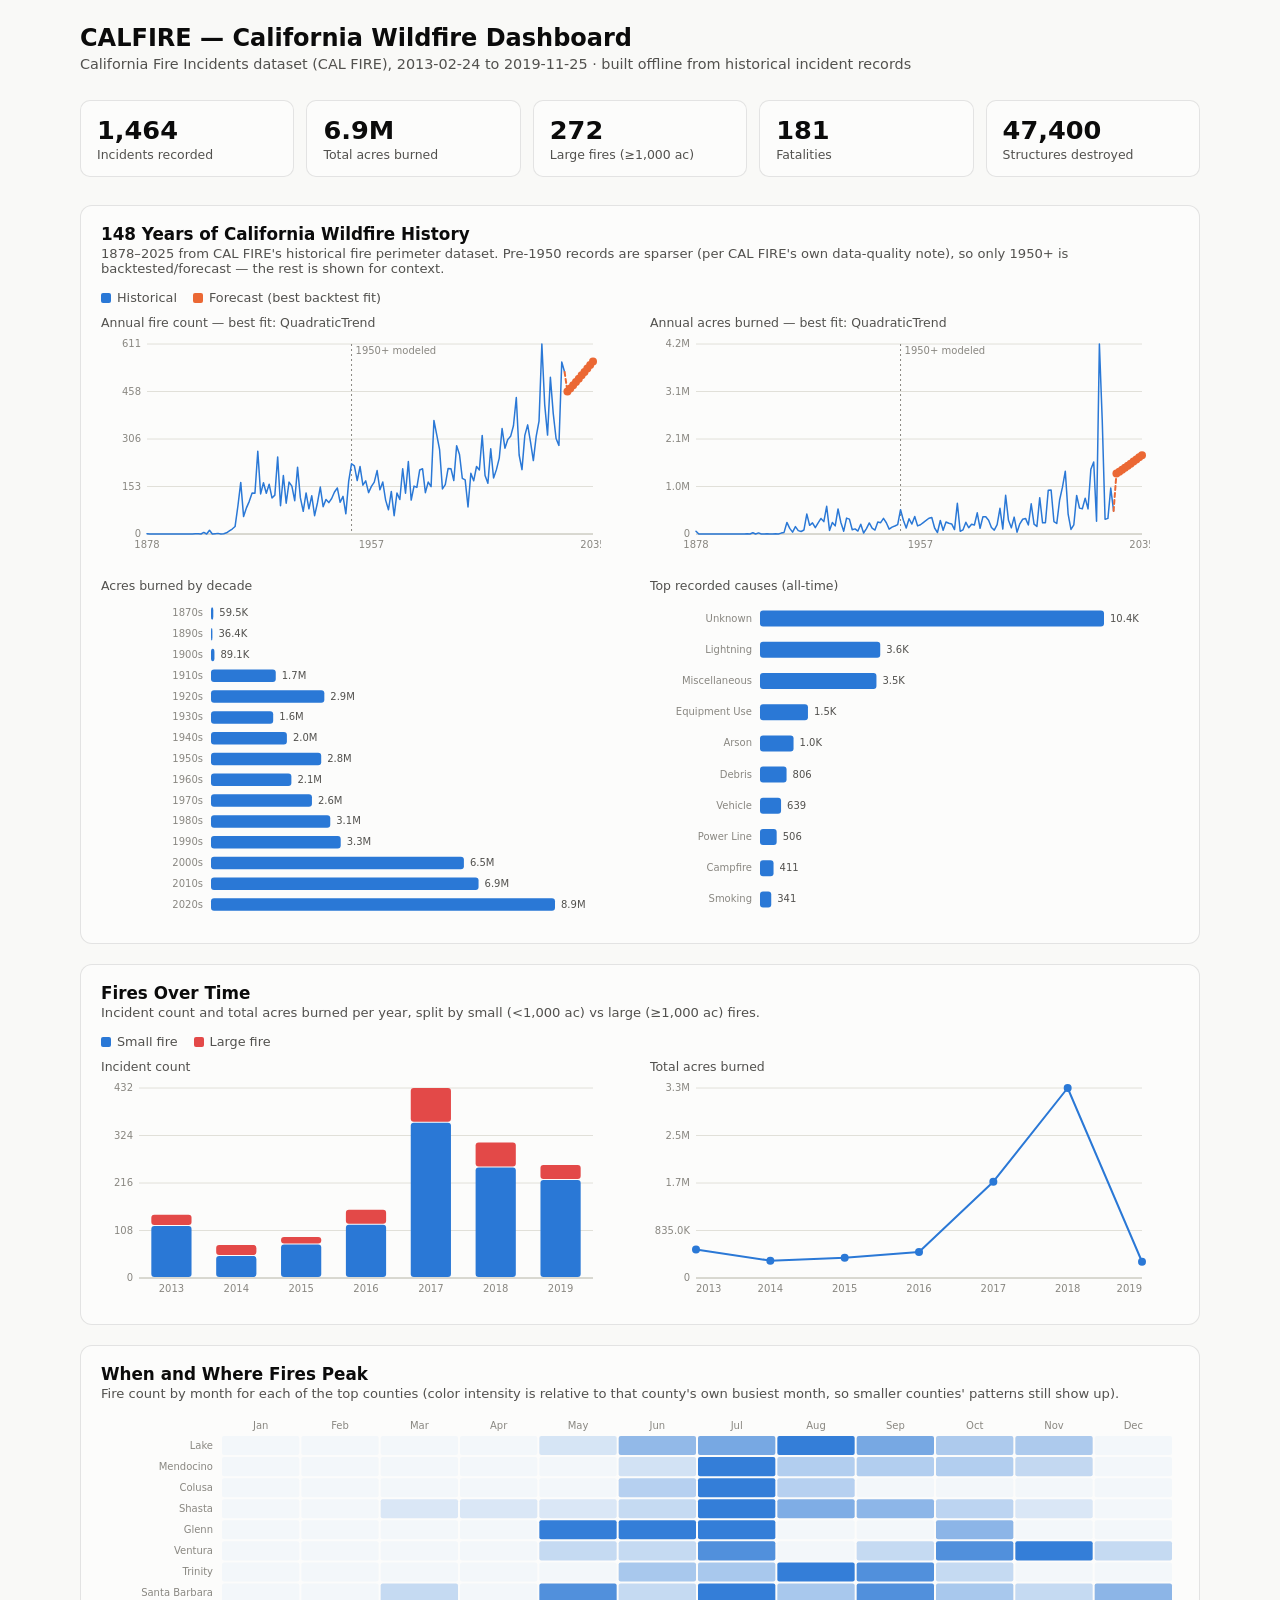
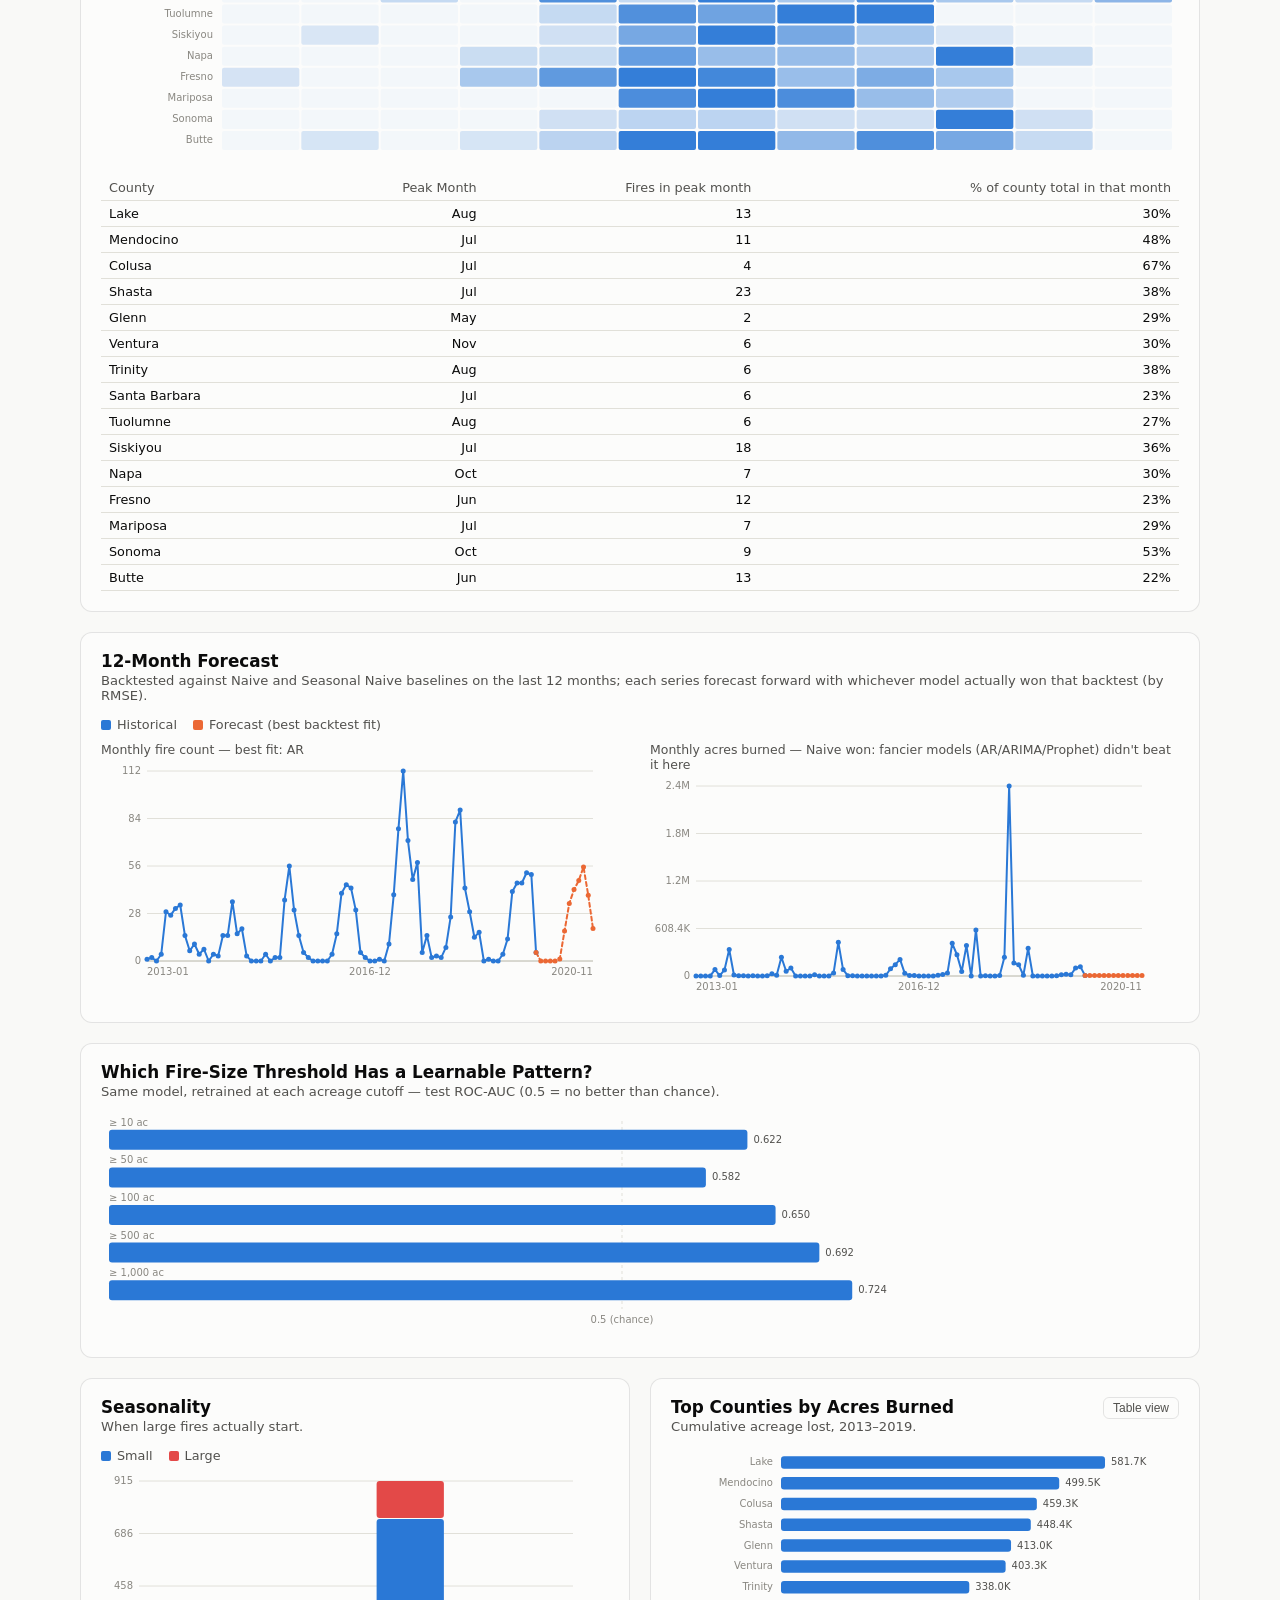
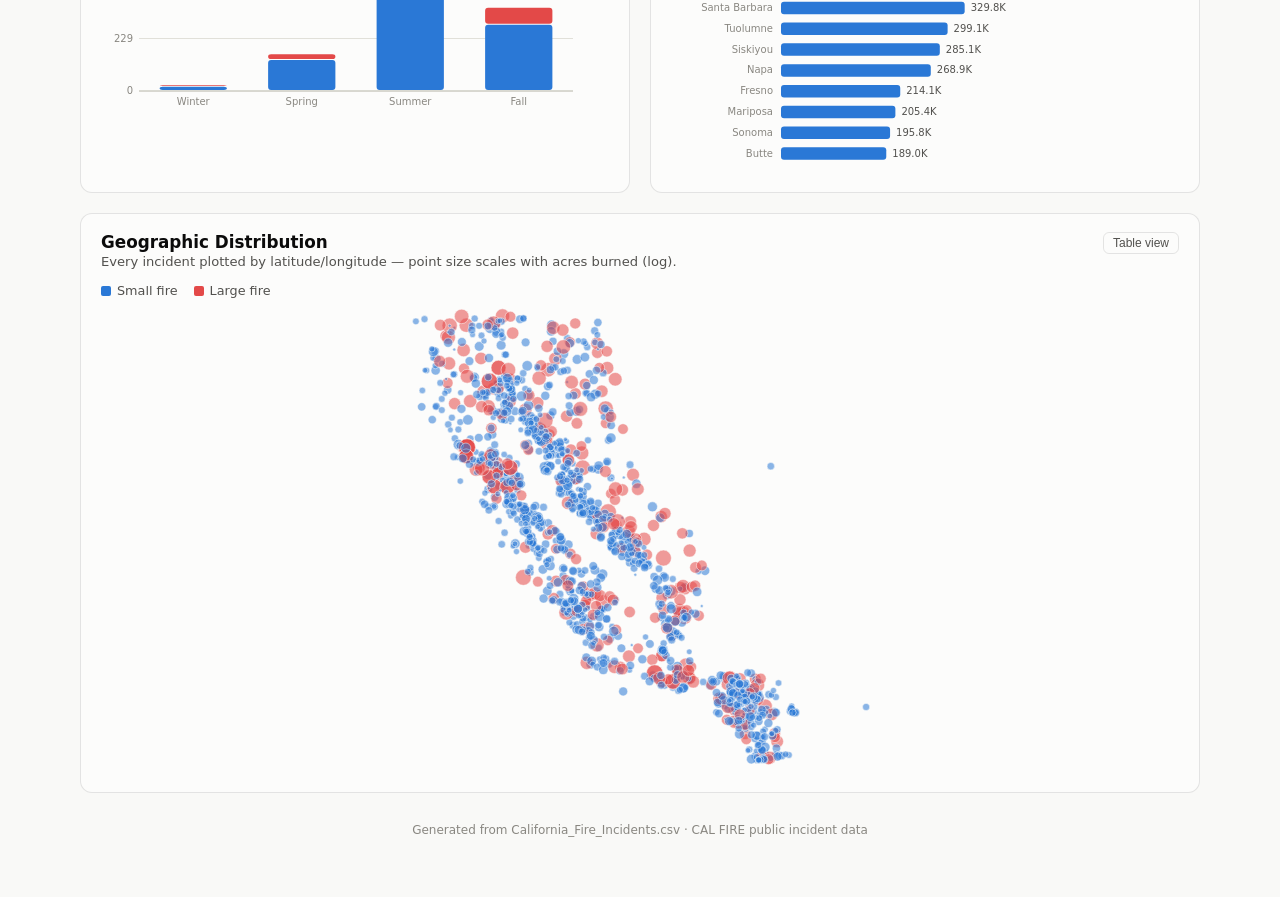
==== commit eed794fa: "Add month x county heatmap of when and where fires peak New "When and Where Fires Peak" dashboard pa" ====
--- a/dashboard/index.html
+++ b/dashboard/index.html
@@ -161,6 +161,13 @@
       </div>
     </div>
 
+    <div class="panel">
+      <h2>When and Where Fires Peak</h2>
+      <p class="desc">Fire count by month for each of the top counties (color intensity is relative to that county's own busiest month, so smaller counties' patterns still show up).</p>
+      <div id="chart-heatmap"></div>
+      <div id="table-peak-month" style="margin-top:16px;"></div>
+    </div>
+
     <div class="panel" id="panel-forecast" style="display:none">
       <h2>12-Month Forecast</h2>
       <p class="desc" id="forecast-desc"></p>
@@ -223,7 +230,7 @@
 <div class="tooltip" id="tooltip"></div>
 
 <script>
-const DATA = {"stats": {"total_incidents": 1464, "total_acres": 6939166.0, "total_fatalities": 181, "total_structures_destroyed": 47400, "date_min": "2013-02-24", "date_max": "2019-11-25", "small_count": 1192, "large_count": 272}, "yearly": [{"Year": 2013, "count": 144, "acres": 500716.0, "large": 26}, {"Year": 2014, "count": 75, "acres": 305380.0, "large": 25}, {"Year": 2015, "count": 93, "acres": 356960.0, "large": 17}, {"Year": 2016, "count": 155, "acres": 457957.0, "large": 34}, {"Year": 2017, "count": 432, "acres": 1692851.0, "large": 79}, {"Year": 2018, "count": 308, "acres": 3339959.0, "large": 57}, {"Year": 2019, "count": 257, "acres": 285343.0, "large": 34}], "seasonal": [{"Season": "Winter", "count": 26, "large": 7, "acres": 596834.0}, {"Season": "Spring", "count": 160, "large": 25, "acres": 118809.0}, {"Season": "Summer", "count": 915, "large": 166, "acres": 4875209.0}, {"Season": "Fall", "count": 363, "large": 74, "acres": 1348314.0}], "county": [{"CountyPrimary": "Lake", "count": 44, "acres": 581665.0}, {"CountyPrimary": "Mendocino", "count": 23, "acres": 499469.0}, {"CountyPrimary": "Colusa", "count": 6, "acres": 459316.0}, {"CountyPrimary": "Shasta", "count": 60, "acres": 448436.0}, {"CountyPrimary": "Glenn", "count": 7, "acres": 412975.0}, {"CountyPrimary": "Ventura", "count": 20, "acres": 403253.0}, {"CountyPrimary": "Trinity", "count": 16, "acres": 338013.0}, {"CountyPrimary": "Santa Barbara", "count": 26, "acres": 329751.0}, {"CountyPrimary": "Tuolumne", "count": 22, "acres": 299132.0}, {"CountyPrimary": "Siskiyou", "count": 50, "acres": 285123.0}, {"CountyPrimary": "Napa", "count": 23, "acres": 268906.0}, {"CountyPrimary": "Fresno", "count": 53, "acres": 214075.0}, {"CountyPrimary": "Mariposa", "count": 24, "acres": 205354.0}, {"CountyPrimary": "Sonoma", "count": 17, "acres": 195819.0}, {"CountyPrimary": "Butte", "count": 58, "acres": 188989.0}], "points": [{"lat": 37.857, "lon": -120.086, "acres": 257314.0, "Year": 2013, "Large": 1, "county": "Tuolumne", "Name": "Rim Fire"}, {"lat": 34.585595, "lon": -118.423176, "acres": 30274.0, "Year": 2013, "Large": 1, "county": "Los Angeles", "Name": "Powerhouse Fire"}, {"lat": 33.7095, "lon": -116.72885, "acres": 27531.0, "Year": 2013, "Large": 1, "county": "Riverside", "Name": "Mountain Fire"}, {"lat": 39.12, "lon": -120.65, "acres": 27440.0, "Year": 2013, "Large": 1, "county": "Placer", "Name": "American Fire"}, {"lat": 37.279, "lon": -119.318, "acres": 22992.0, "Year": 2013, "Large": 1, "county": "Fresno", "Name": "Aspen Fire"}, {"lat": 33.86157, "lon": -116.90427, "acres": 20292.0, "Year": 2013, "Large": 1, "county": "Riverside", "Name": "Silver Fire"}, {"lat": 41.32, "lon": -123.176, "acres": 14754.0, "Year": 2013, "Large": 1, "county": "Siskiyou", "Name": "Salmon River Complex"}, {"lat": 41.035, "lon": -123.488, "acres": 12503.0, "Year": 2013, "Large": 1, "county": "Humboldt", "Name": "Corral Complex"}, {"lat": 40.04263, "lon": -121.85397, "acres": 11429.0, "Year": 2013, "Large": 1, "county": "Tehama", "Name": "Deer Fire"}, {"lat": 40.498332, "lon": -122.535496, "acres": 8073.0, "Year": 2013, "Large": 1, "county": "Shasta", "Name": "Clover Fire"}, {"lat": 32.95435, "lon": -116.47381, "acres": 7055.0, "Year": 2013, "Large": 1, "county": "San Diego", "Name": "Chariot Fire"}, {"lat": 40.190062, "lon": -121.595555, "acres": 6965.0, "Year": 2013, "Large": 1, "county": "Tehama", "Name": "Panther Fire"}, {"lat": 34.7861, "lon": -118.9411, "acres": 4346.0, "Year": 2013, "Large": 1, "county": "Kern", "Name": "Grand Fire"}, {"lat": 34.7861, "lon": -118.9411, "acres": 4346.0, "Year": 2013, "Large": 1, "county": "Ventura", "Name": "Grand Fire"}, {"lat": 38.8167, "lon": -122.8498, "acres": 3505.0, "Year": 2013, "Large": 1, "county": "Sonoma", "Name": "McCabe Fire"}, {"lat": 34.288877, "lon": -116.941311, "acres": 3166.0, "Year": 2013, "Large": 1, "county": "Riverside", "Name": "Summit Fire"}, {"lat": 37.90757, "lon": -121.882582, "acres": 3111.0, "Year": 2013, "Large": 1, "county": "Contra Costa", "Name": "Morgan Fire"}, {"lat": 33.12111, "lon": -116.52579, "acres": 2781.0, "Year": 2013, "Large": 1, "county": "San Diego", "Name": "San Felipe Fire"}, {"lat": 39.446268, "lon": -121.38236, "acres": 2462.0, "Year": 2013, "Large": 1, "county": "Butte", "Name": "Swedes Fire"}, {"lat": 33.341, "lon": -117.3092, "acres": 2236.0, "Year": 2013, "Large": 1, "county": "San Diego", "Name": "DeLuz Fire"}, {"lat": 36.208, "lon": -118.444, "acres": 2060.0, "Year": 2013, "Large": 1, "county": "Tulare", "Name": "Fish Fire"}, {"lat": 34.55048, "lon": -119.82429, "acres": 1984.0, "Year": 2013, "Large": 1, "county": "Santa Barbara", "Name": "White Fire"}, {"lat": 37.58202, "lon": -119.91071, "acres": 1708.0, "Year": 2013, "Large": 1, "county": "Mariposa", "Name": "Carstens Fire"}, {"lat": 33.62236, "lon": -117.40288, "acres": 1383.0, "Year": 2013, "Large": 1, "county": "Riverside", "Name": "Falls Fire"}, {"lat": 33.04458, "lon": -116.5209, "acres": 1271.0, "Year": 2013, "Large": 1, "county": "San Diego", "Name": "General Fire"}, {"lat": 38.25108, "lon": -120.02778, "acres": 1070.0, "Year": 2013, "Large": 1, "county": "Tuolumne", "Name": "Power Fire"}, {"lat": 35.707, "lon": -118.588, "acres": 794.0, "Year": 2013, "Large": 0, "county": "Kern", "Name": "Shirley Fire"}, {"lat": 34.882, "lon": -118.9194, "acres": 712.0, "Year": 2013, "Large": 0, "county": "Kern", "Name": "Rancho Fire"}, {"lat": 34.49149, "lon": -118.610044, "acres": 712.0, "Year": 2013, "Large": 0, "county": "Los Angeles", "Name": "Lake Fire"}, {"lat": 34.90327, "lon": -118.93388, "acres": 612.0, "Year": 2013, "Large": 0, "county": "Kern", "Name": "Water Fire"}, {"lat": 38.774, "lon": -120.298, "acres": 572.0, "Year": 2013, "Large": 0, "county": "El Dorado", "Name": "Kyburz Fire"}, {"lat": 34.071556, "lon": -117.048397, "acres": 534.0, "Year": 2013, "Large": 0, "county": "San Bernardino", "Name": "Mills Fire"}, {"lat": 40.00842, "lon": -120.764666, "acres": 513.0, "Year": 2013, "Large": 0, "county": "Plumas", "Name": "Plumas Lightning Complex (Hough)"}, {"lat": 33.894055, "lon": -116.855019, "acres": 510.0, "Year": 2013, "Large": 0, "county": "Riverside", "Name": "Gorgonio Fire"}, {"lat": 41.2415, "lon": -121.035, "acres": 502.0, "Year": 2013, "Large": 0, "county": "Modoc", "Name": "Fox Fire (formally 3-7 Fire)"}, {"lat": 35.15832, "lon": -120.05131, "acres": 500.0, "Year": 2013, "Large": 0, "county": "San Luis Obispo", "Name": "Branch Fire"}, {"lat": 37.96866, "lon": -121.91453, "acres": 492.0, "Year": 2013, "Large": 0, "county": "Contra Costa", "Name": "Kirker Fire"}, {"lat": 37.015575, "lon": -119.78106, "acres": 482.0, "Year": 2013, "Large": 0, "county": "Madera", "Name": "Rolling Fire"}, {"lat": 34.302, "lon": -117.598, "acres": 413.0, "Year": 2013, "Large": 0, "county": "San Bernardino", "Name": "Gobblers Fire"}, {"lat": 36.602575, "lon": -118.01651, "acres": 406.0, "Year": 2013, "Large": 0, "county": "Inyo", "Name": "River Fire"}, {"lat": 38.628, "lon": -122.289, "acres": 376.0, "Year": 2013, "Large": 0, "county": "Napa", "Name": "Putah Fire"}, {"lat": 37.160346, "lon": -120.937494, "acres": 354.0, "Year": 2013, "Large": 0, "county": "San Benito", "Name": "Tres Pinos Fire"}, {"lat": 39.439, "lon": -121.497, "acres": 305.0, "Year": 2013, "Large": 0, "county": "Butte", "Name": "Summit Fire"}, {"lat": 38.04993, "lon": -120.90325, "acres": 303.0, "Year": 2013, "Large": 0, "county": "San Joaquin", "Name": "Shelton Fire"}, {"lat": 39.434183, "lon": -121.576804, "acres": 298.0, "Year": 2013, "Large": 0, "county": "Butte", "Name": "Lone Fire"}, {"lat": 39.90465, "lon": -121.74367, "acres": 274.0, "Year": 2013, "Large": 0, "county": "Contra Costa", "Name": "Concord Fire"}, {"lat": 37.116295, "lon": -119.635004, "acres": 274.0, "Year": 2013, "Large": 0, "county": "Madera", "Name": "Gold Fire"}, {"lat": 34.149, "lon": -117.908, "acres": 268.0, "Year": 2013, "Large": 0, "county": "Los Angeles", "Name": "Madre Fire"}, {"lat": 32.710918, "lon": -116.746023, "acres": 263.0, "Year": 2013, "Large": 0, "county": "San Diego", "Name": "Lyon Fire"}, {"lat": 34.35, "lon": -117.62, "acres": 243.0, "Year": 2013, "Large": 0, "county": "San Bernardino", "Name": "Sharp Fire"}, {"lat": 37.775057, "lon": -121.737213, "acres": 240.0, "Year": 2013, "Large": 0, "county": "Alameda", "Name": "Vasco Fire"}, {"lat": 38.729297, "lon": -121.380862, "acres": 237.0, "Year": 2013, "Large": 0, "county": "Placer", "Name": "PFE Fire"}, {"lat": 39.514139, "lon": -122.560862, "acres": 217.0, "Year": 2013, "Large": 0, "county": "Glenn", "Name": "306 Fire"}, {"lat": 34.2, "lon": -117.417, "acres": 200.0, "Year": 2013, "Large": 0, "county": "San Bernardino", "Name": "Sierra Fire"}, {"lat": 40.012398, "lon": -122.079871, "acres": 200.0, "Year": 2013, "Large": 0, "county": "Tehama", "Name": "Vina Fire"}, {"lat": 40.5445, "lon": -121.3754, "acres": 196.0, "Year": 2013, "Large": 0, "county": "Shasta", "Name": "Burney Lightning Series (Warner Fire)"}, {"lat": 39.961309, "lon": -122.330879, "acres": 195.0, "Year": 2013, "Large": 0, "county": "Tehama", "Name": "Paskenta Fire"}, {"lat": 38.382, "lon": -122.311, "acres": 190.0, "Year": 2013, "Large": 0, "county": "Napa", "Name": "Silverado Fire"}, {"lat": 34.611824, "lon": -120.074655, "acres": 170.0, "Year": 2013, "Large": 0, "county": "Santa Barbara", "Name": "Olive Fire"}, {"lat": 38.67479, "lon": -122.08725, "acres": 163.0, "Year": 2013, "Large": 0, "county": "Yolo", "Name": "Capay Fire"}, {"lat": 38.63987, "lon": -121.08438, "acres": 163.0, "Year": 2013, "Large": 0, "county": "El Dorado", "Name": "50 Fire"}, {"lat": 38.63987, "lon": -121.08438, "acres": 163.0, "Year": 2013, "Large": 0, "county": "Sacramento", "Name": "50 Fire"}, {"lat": 38.34599, "lon": -122.6503, "acres": 159.0, "Year": 2013, "Large": 0, "county": "Sonoma", "Name": "Crane Fire"}, {"lat": 38.17693, "lon": -122.51253, "acres": 158.0, "Year": 2013, "Large": 0, "county": "Sonoma", "Name": "Lakeville Fire"}, {"lat": 33.990128, "lon": -117.164997, "acres": 150.0, "Year": 2013, "Large": 0, "county": "Riverside", "Name": "Redlands Fire"}, {"lat": 37.436, "lon": -121.1955, "acres": 150.0, "Year": 2013, "Large": 0, "county": "Stanislaus", "Name": "Diablo Fire"}, {"lat": 36.7218, "lon": -119.2248, "acres": 150.0, "Year": 2013, "Large": 0, "county": "Fresno", "Name": "George Fire"}, {"lat": 34.419284, "lon": -118.58688, "acres": 149.0, "Year": 2013, "Large": 0, "county": "Los Angeles", "Name": "Magic Fire"}, {"lat": 36.258, "lon": -118.459, "acres": 134.0, "Year": 2013, "Large": 0, "county": "Tulare", "Name": "Angora Fire"}, {"lat": 38.638828, "lon": -122.655616, "acres": 125.0, "Year": 2013, "Large": 0, "county": "Sonoma", "Name": "Yellow Fire"}, {"lat": 38.08744, "lon": -122.13802, "acres": 124.0, "Year": 2013, "Large": 0, "county": "Solano", "Name": "California Fire"}, {"lat": 37.03776, "lon": -121.006939, "acres": 124.0, "Year": 2013, "Large": 0, "county": "Merced", "Name": "152 Fire"}, {"lat": 33.963591, "lon": -117.187934, "acres": 124.0, "Year": 2013, "Large": 0, "county": "Riverside", "Name": "Smiley Fire"}, {"lat": 38.882214, "lon": -122.567525, "acres": 120.0, "Year": 2013, "Large": 0, "county": "Lake", "Name": "Cantwell Fire"}, {"lat": 38.682378, "lon": -120.839075, "acres": 116.0, "Year": 2013, "Large": 0, "county": "El Dorado", "Name": "Union Fire"}, {"lat": 34.287, "lon": -117.451, "acres": 110.0, "Year": 2013, "Large": 0, "county": "San Bernardino", "Name": "Cleghorn Fire"}, {"lat": 36.772425, "lon": -119.628389, "acres": 108.0, "Year": 2013, "Large": 0, "county": "Fresno", "Name": "Clinton Fire"}, {"lat": 36.1531, "lon": -120.8973, "acres": 105.0, "Year": 2013, "Large": 0, "county": "Monterey", "Name": "Freeman Fire"}, {"lat": 37.91529, "lon": -120.33313, "acres": 100.0, "Year": 2013, "Large": 0, "county": "Tuolumne", "Name": "Murphy Fire"}, {"lat": 32.564465, "lon": -116.900368, "acres": 100.0, "Year": 2013, "Large": 0, "county": "San Diego", "Name": "Border Fire"}, {"lat": 38.9252, "lon": -122.966, "acres": 98.0, "Year": 2013, "Large": 0, "county": "Mendocino", "Name": "Highland Fire"}, {"lat": 41.73325, "lon": -120.375, "acres": 97.0, "Year": 2013, "Large": 0, "county": "Modoc", "Name": "Davis Creek Complex"}, {"lat": 33.642, "lon": -116.706, "acres": 97.0, "Year": 2013, "Large": 0, "county": "San Bernardino", "Name": "Little Fire"}, {"lat": 40.88886, "lon": -120.958126, "acres": 97.0, "Year": 2013, "Large": 0, "county": "Lassen", "Name": "Coyote Fire"}, {"lat": 38.27783, "lon": -120.966016, "acres": 96.0, "Year": 2013, "Large": 0, "county": "Amador", "Name": "Roadrunner Fire"}, {"lat": 35.4393, "lon": -120.8358, "acres": 94.0, "Year": 2013, "Large": 0, "county": "San Luis Obispo", "Name": "Creek Fire"}, {"lat": 39.6612, "lon": -121.50354, "acres": 92.0, "Year": 2013, "Large": 0, "county": "Butte", "Name": "Branch Fire"}, {"lat": 37.1927, "lon": -119.7917, "acres": 91.0, "Year": 2013, "Large": 0, "county": "Madera", "Name": "Lilly 2 Fire"}, {"lat": 33.9582, "lon": -116.6534, "acres": 90.0, "Year": 2013, "Large": 0, "county": "Riverside", "Name": "Water Fire"}, {"lat": 35.62743, "lon": -120.83417, "acres": 85.0, "Year": 2013, "Large": 0, "county": "San Luis Obispo", "Name": "Adelaida Fire"}, {"lat": 39.0442, "lon": -123.1478, "acres": 82.0, "Year": 2013, "Large": 0, "county": "Mendocino", "Name": "Retek Fire"}, {"lat": 39.731878, "lon": -121.713938, "acres": 80.0, "Year": 2013, "Large": 0, "county": "Butte", "Name": "Centerville Fire"}, {"lat": 34.316, "lon": -117.352, "acres": 75.0, "Year": 2013, "Large": 0, "county": "San Bernardino", "Name": "Silverwood Fire"}, {"lat": 37.169379, "lon": -119.75636, "acres": 75.0, "Year": 2013, "Large": 0, "county": "Madera", "Name": "Revis Fire"}, {"lat": 34.1834, "lon": -117.4408, "acres": 75.0, "Year": 2013, "Large": 0, "county": "San Bernardino", "Name": "Lytle Fire"}, {"lat": 38.441792, "lon": -122.350844, "acres": 75.0, "Year": 2013, "Large": 0, "county": "Napa", "Name": "Silverado Fire"}, {"lat": 34.003151, "lon": -117.106075, "acres": 73.0, "Year": 2013, "Large": 0, "county": "San Bernardino", "Name": "Liveoak Fire"}, {"lat": 39.206, "lon": -121.31634, "acres": 73.0, "Year": 2013, "Large": 0, "county": "Yuba", "Name": "McGanney Fire"}, {"lat": 39.013682, "lon": -122.491894, "acres": 70.0, "Year": 2013, "Large": 0, "county": "Lake", "Name": "Double Fire"}, {"lat": 41.569, "lon": -120.959, "acres": 68.0, "Year": 2013, "Large": 0, "county": "Modoc", "Name": "Rail Fire"}, {"lat": 34.384, "lon": -119.13249, "acres": 64.0, "Year": 2013, "Large": 0, "county": "Ventura", "Name": "Wheeler Fire"}, {"lat": 38.838, "lon": -116.61, "acres": 60.0, "Year": 2013, "Large": 0, "county": "Riverside", "Name": "Tram Fire"}, {"lat": 33.91027, "lon": -116.99895, "acres": 60.0, "Year": 2013, "Large": 0, "county": "Riverside", "Name": "Relay Fire"}, {"lat": 39.333401, "lon": -121.107022, "acres": 52.0, "Year": 2013, "Large": 0, "county": "Nevada", "Name": "Tyler Fire"}, {"lat": 35.457978, "lon": -120.751555, "acres": 51.0, "Year": 2013, "Large": 0, "county": "San Luis Obispo", "Name": "Toro Fire"}, {"lat": 39.0448, "lon": -122.7656, "acres": 50.0, "Year": 2013, "Large": 0, "county": "Lake", "Name": "Bruner Fire"}, {"lat": 41.923323, "lon": -122.578393, "acres": 50.0, "Year": 2013, "Large": 0, "county": "Siskiyou", "Name": "Cottonwood Fire"}, {"lat": 37.1438, "lon": -121.7804, "acres": 50.0, "Year": 2013, "Large": 0, "county": "Santa Clara", "Name": "Uvas Fire"}, {"lat": 37.7393, "lon": -121.5869, "acres": 50.0, "Year": 2013, "Large": 0, "county": "Alameda", "Name": "Grant Fire"}, {"lat": 35.5123, "lon": -120.6368, "acres": 50.0, "Year": 2013, "Large": 0, "county": "San Luis Obispo", "Name": "Homestead Fire"}, {"lat": 38.06231, "lon": -120.45233, "acres": 46.0, "Year": 2013, "Large": 0, "county": "Calaveras", "Name": "Bridges Fire"}, {"lat": 37.03087, "lon": -119.463757, "acres": 46.0, "Year": 2013, "Large": 0, "county": "Fresno", "Name": "Sierra Fire"}, {"lat": 38.980846, "lon": -123.067671, "acres": 45.0, "Year": 2013, "Large": 0, "county": "Mendocino", "Name": "Pratt Fire"}, {"lat": 40.373, "lon": -122.7338, "acres": 43.0, "Year": 2013, "Large": 0, "county": "Shasta", "Name": "Fiddler Fire"}, {"lat": 33.96936, "lon": -117.1265, "acres": 42.0, "Year": 2013, "Large": 0, "county": "Riverside", "Name": "Viper Fire"}, {"lat": 37.667295, "lon": -122.427285, "acres": 41.0, "Year": 2013, "Large": 0, "county": "San Mateo", "Name": "Chestnut Fire"}, {"lat": 37.342186, "lon": -121.717706, "acres": 40.0, "Year": 2013, "Large": 0, "county": "Santa Clara", "Name": "Grant Fire"}, {"lat": 33.7655, "lon": -117.6649, "acres": 40.0, "Year": 2013, "Large": 0, "county": "Orange", "Name": "Baker Fire"}, {"lat": 33.570291, "lon": -116.10815, "acres": 40.0, "Year": 2013, "Large": 0, "county": "Riverside", "Name": "Pierce Fire"}, {"lat": 33.9634, "lon": -117.2508, "acres": 40.0, "Year": 2013, "Large": 0, "county": "Riverside", "Name": "Heacock Fire"}, {"lat": 34.001745, "lon": -117.302057, "acres": 40.0, "Year": 2013, "Large": 0, "county": "Riverside", "Name": "Palmyrita Fire"}, {"lat": 33.655638, "lon": -116.161201, "acres": 40.0, "Year": 2013, "Large": 0, "county": "Riverside", "Name": "54 Fire"}, {"lat": 38.89555, "lon": -120.84716, "acres": 38.0, "Year": 2013, "Large": 0, "county": "El Dorado", "Name": "Empire Fire"}, {"lat": 39.1591, "lon": -122.5906, "acres": 38.0, "Year": 2013, "Large": 0, "county": "Lake", "Name": "Indian Fire"}, {"lat": 37.74241, "lon": -121.86216, "acres": 38.0, "Year": 2013, "Large": 0, "county": "Alameda", "Name": "Fallon Fire"}, {"lat": 36.763367, "lon": -119.558244, "acres": 35.0, "Year": 2013, "Large": 0, "county": "Fresno", "Name": "Michelle Fire"}, {"lat": 35.49864, "lon": -120.91375, "acres": 35.0, "Year": 2013, "Large": 0, "county": "San Luis Obispo", "Name": "Cottontail Fire"}, {"lat": 40.483662, "lon": -122.140914, "acres": 33.0, "Year": 2013, "Large": 0, "county": "Shasta", "Name": "Dersch Fire"}, {"lat": 37.965364, "lon": -120.696362, "acres": 31.0, "Year": 2013, "Large": 0, "county": "Calaveras", "Name": "Chuckwagon Fire"}, {"lat": 38.9777, "lon": -122.683, "acres": 30.0, "Year": 2013, "Large": 0, "county": "Lake", "Name": "Lakeshore Fire"}, {"lat": 38.99233, "lon": -122.703193, "acres": 30.0, "Year": 2013, "Large": 0, "county": "Lake", "Name": "Lake Fire"}, {"lat": 34.288877, "lon": -116.941311, "acres": 30.0, "Year": 2013, "Large": 0, "county": "San Bernardino", "Name": "Fawnskin Fire"}, {"lat": 38.4229, "lon": -122.0437, "acres": 28.0, "Year": 2013, "Large": 0, "county": "Sonoma", "Name": "Sonoma-Lake-Napa Unit Lightning Fires"}, {"lat": 38.4229, "lon": -122.0437, "acres": 28.0, "Year": 2013, "Large": 0, "county": "Solano", "Name": "Sonoma-Lake-Napa Unit Lightning Fires"}, {"lat": 38.4229, "lon": -122.0437, "acres": 28.0, "Year": 2013, "Large": 0, "county": "Lake", "Name": "Sonoma-Lake-Napa Unit Lightning Fires"}, {"lat": 38.4229, "lon": -122.0437, "acres": 28.0, "Year": 2013, "Large": 0, "county": "Colusa", "Name": "Sonoma-Lake-Napa Unit Lightning Fires"}, {"lat": 40.473356, "lon": -122.48259, "acres": 27.0, "Year": 2013, "Large": 0, "county": "Shasta", "Name": "Cloverdale Fire"}, {"lat": 32.612773, "lon": -116.707335, "acres": 25.0, "Year": 2013, "Large": 0, "county": "San Diego", "Name": "Flume Fire"}, {"lat": 38.98058, "lon": -122.81796, "acres": 25.0, "Year": 2013, "Large": 0, "county": "Lake", "Name": "Mount Fire"}, {"lat": 33.96201, "lon": -116.907213, "acres": 25.0, "Year": 2013, "Large": 0, "county": "Riverside", "Name": "Cherry Fire"}, {"lat": 38.9289, "lon": -122.5818, "acres": 23.0, "Year": 2013, "Large": 0, "county": "Lake", "Name": "Dam Fire"}, {"lat": 33.94528, "lon": -117.09306, "acres": 15.0, "Year": 2013, "Large": 0, "county": "Riverside", "Name": "Gilman Fire"}, {"lat": 41.333, "lon": -123.376, "acres": 0.0, "Year": 2013, "Large": 0, "county": "Humboldt", "Name": "Orleans Complex"}, {"lat": 33.99647, "lon": -116.84137, "acres": 0.0, "Year": 2013, "Large": 0, "county": "Riverside", "Name": "Hathaway Fire"}, {"lat": 38.805437, "lon": -120.629714, "acres": 97717.0, "Year": 2014, "Large": 1, "county": "El Dorado", "Name": "King Fire"}, {"lat": 40.901, "lon": -121.368, "acres": 39736.0, "Year": 2014, "Large": 1, "county": "Shasta", "Name": "Bald Fire"}, {"lat": 42.048, "lon": -122.345, "acres": 35302.0, "Year": 2014, "Large": 1, "county": "Siskiyou", "Name": "Oregon Gulch Fire (part of the Beaver Complex)"}, {"lat": 40.72, "lon": -121.562, "acres": 32416.0, "Year": 2014, "Large": 1, "county": "Shasta", "Name": "Eiler Fire"}, {"lat": 41.1336, "lon": -121.2144, "acres": 13153.0, "Year": 2014, "Large": 1, "county": "Modoc", "Name": "Day Fire"}, {"lat": 40.4314, "lon": -122.750788, "acres": 12661.0, "Year": 2014, "Large": 1, "county": "Shasta", "Name": "Bully Fire"}, {"lat": 38.512, "lon": -122.104, "acres": 6488.0, "Year": 2014, "Large": 1, "county": "Yolo", "Name": "Monticello Fire"}, {"lat": 41.141, "lon": -122.805, "acres": 6258.0, "Year": 2014, "Large": 1, "county": "Shasta", "Name": "Coffee Fire"}, {"lat": 41.682, "lon": -122.127, "acres": 5503.0, "Year": 2014, "Large": 1, "county": "Siskiyou", "Name": "Little Deer Fire"}, {"lat": 33.3529, "lon": -117.284889, "acres": 5367.0, "Year": 2014, "Large": 1, "county": "San Diego", "Name": "Tomahawk Fire"}, {"lat": 38.664, "lon": -122.454, "acres": 4300.0, "Year": 2014, "Large": 1, "county": "Napa", "Name": "Butts Fire"}, {"lat": 38.664, "lon": -122.454, "acres": 4300.0, "Year": 2014, "Large": 1, "county": "Lake", "Name": "Butts Fire"}, {"lat": 38.5691, "lon": -120.7819, "acres": 4240.0, "Year": 2014, "Large": 1, "county": "Amador", "Name": "Sand Fire"}, {"lat": 38.5691, "lon": -120.7819, "acres": 4240.0, "Year": 2014, "Large": 1, "county": "El Dorado", "Name": "Sand Fire"}, {"lat": 35.7206, "lon": -118.4747, "acres": 4045.0, "Year": 2014, "Large": 1, "county": "Kern", "Name": "Way Fire"}, {"lat": 35.70683, "lon": -118.555527, "acres": 3895.0, "Year": 2014, "Large": 1, "county": "Kern", "Name": "Shirley Fire"}, {"lat": 34.169346, "lon": -117.547374, "acres": 2143.0, "Year": 2014, "Large": 1, "county": "San Bernardino", "Name": "Etiwanda Fire"}, {"lat": 33.1137, "lon": -117.1599, "acres": 1995.0, "Year": 2014, "Large": 1, "county": "San Diego", "Name": "Cocos Fire"}, {"lat": 34.1703, "lon": -117.8816, "acres": 1952.0, "Year": 2014, "Large": 1, "county": "Los Angeles", "Name": "Colby Fire"}, {"lat": 35.642, "lon": -118.15, "acres": 1680.0, "Year": 2014, "Large": 1, "county": "Kern", "Name": "Nicolls Fire "}, {"lat": 41.89, "lon": -120.79, "acres": 1651.0, "Year": 2014, "Large": 1, "county": "Modoc", "Name": "Modoc Lightning Complex"}, {"lat": 33.003, "lon": -117.133, "acres": 1548.0, "Year": 2014, "Large": 1, "county": "San Diego", "Name": "Bernardo Fire"}, {"lat": 41.489, "lon": -120.904, "acres": 1469.0, "Year": 2014, "Large": 1, "county": "Modoc", "Name": "Gulch Fire"}, {"lat": 33.417572, "lon": -117.550567, "acres": 1457.0, "Year": 2014, "Large": 1, "county": "San Diego", "Name": "San Mateo Fire"}, {"lat": 40.7101, "lon": -122.171, "acres": 1375.0, "Year": 2014, "Large": 1, "county": "Shasta", "Name": "Gulch Fire"}, {"lat": 33.748, "lon": -117.601, "acres": 968.0, "Year": 2014, "Large": 0, "county": "Orange", "Name": "Silverado Fire"}, {"lat": 40.134597, "lon": -121.790183, "acres": 865.0, "Year": 2014, "Large": 0, "county": "Tehama", "Name": "Campbell Fire"}, {"lat": 34.609, "lon": -120.454, "acres": 632.0, "Year": 2014, "Large": 0, "county": "Santa Barbara", "Name": "Miguelito Fire"}, {"lat": 37.3433, "lon": -119.6581, "acres": 612.0, "Year": 2014, "Large": 0, "county": "Madera", "Name": "Junction Fire"}, {"lat": 33.1109, "lon": -117.279, "acres": 600.0, "Year": 2014, "Large": 0, "county": "San Diego", "Name": "Poinsettia Fire"}, {"lat": 40.7412, "lon": -122.946, "acres": 580.0, "Year": 2014, "Large": 0, "county": "Trinity", "Name": "Oregon Fire"}, {"lat": 41.42384, "lon": -122.37432, "acres": 516.0, "Year": 2014, "Large": 0, "county": "Siskiyou", "Name": "Boles Fire"}, {"lat": 37.76617, "lon": -120.45087, "acres": 487.0, "Year": 2014, "Large": 0, "county": "Tuolumne", "Name": "59 Fire"}, {"lat": 36.6313, "lon": -121.4819, "acres": 400.0, "Year": 2014, "Large": 0, "county": "Monterey", "Name": "Encinal Fire"}, {"lat": 33.312, "lon": -117.162, "acres": 380.0, "Year": 2014, "Large": 0, "county": "San Diego", "Name": "Highway Fire"}, {"lat": 40.884415, "lon": -123.773779, "acres": 333.0, "Year": 2014, "Large": 0, "county": "Humboldt", "Name": "Red Fire"}, {"lat": 37.311915, "lon": -119.604124, "acres": 320.0, "Year": 2014, "Large": 0, "county": "Madera", "Name": "Courtney Fire"}, {"lat": 34.267, "lon": -117.867, "acres": 274.0, "Year": 2014, "Large": 0, "county": "Los Angeles", "Name": "Tecolote Fire"}, {"lat": 37.787, "lon": -120.452, "acres": 269.0, "Year": 2014, "Large": 0, "county": "Tuolumne", "Name": "Hetch Hetchy Fire"}, {"lat": 39.113682, "lon": -120.999508, "acres": 247.0, "Year": 2014, "Large": 0, "county": "Nevada", "Name": "Dog Bar Fire"}, {"lat": 40.009827, "lon": -122.345078, "acres": 225.0, "Year": 2014, "Large": 0, "county": "Tehama", "Name": "Tehama Fire"}, {"lat": 33.078948, "lon": -116.576454, "acres": 217.0, "Year": 2014, "Large": 0, "county": "San Diego", "Name": "Banner Fire"}, {"lat": 41.134, "lon": -123.753, "acres": 210.0, "Year": 2014, "Large": 0, "county": "Humboldt", "Name": "Bald Hill 3 Fire"}, {"lat": 34.235, "lon": -117.771, "acres": 190.0, "Year": 2014, "Large": 0, "county": "Los Angeles", "Name": "Shoemaker Fire"}, {"lat": 39.1647, "lon": -122.5983, "acres": 175.0, "Year": 2014, "Large": 0, "county": "Lake", "Name": "Indian Fire"}, {"lat": 40.6569, "lon": -122.2215, "acres": 143.0, "Year": 2014, "Large": 0, "county": "Shasta", "Name": "Dry Fire"}, {"lat": 37.7103, "lon": -120.197, "acres": 130.0, "Year": 2014, "Large": 0, "county": "Mariposa", "Name": "Haigh Fire"}, {"lat": 32.81, "lon": -116.49, "acres": 125.0, "Year": 2014, "Large": 0, "county": "San Diego", "Name": "Gun Fire"}, {"lat": 38.178241, "lon": -120.679019, "acres": 120.0, "Year": 2014, "Large": 0, "county": "Calaveras", "Name": "Reed Fire"}, {"lat": 37.399, "lon": -118.352, "acres": 113.0, "Year": 2014, "Large": 0, "county": "Inyo", "Name": "Bridges Fire"}, {"lat": 36.8266, "lon": -119.3415, "acres": 106.0, "Year": 2014, "Large": 0, "county": "Fresno", "Name": "Lake Fire"}, {"lat": 41.507, "lon": -121.266, "acres": 101.0, "Year": 2014, "Large": 0, "county": "Modoc", "Name": "Little Fire"}, {"lat": 38.59, "lon": -120.028, "acres": 94.0, "Year": 2014, "Large": 0, "county": "El Dorado", "Name": "Irene Fire"}, {"lat": 38.058, "lon": -120.66, "acres": 85.0, "Year": 2014, "Large": 0, "county": "Calaveras", "Name": "Oak Fire"}, {"lat": 39.3918, "lon": -120.0805, "acres": 84.0, "Year": 2014, "Large": 0, "county": "Nevada", "Name": "Boca Fire"}, {"lat": 37.5359, "lon": -121.5118, "acres": 80.0, "Year": 2014, "Large": 0, "county": "Contra Costa", "Name": "Marsh Fire"}, {"lat": 40.5719, "lon": -121.3415, "acres": 75.0, "Year": 2014, "Large": 0, "county": "Shasta", "Name": "Cassel Fire"}, {"lat": 36.103, "lon": -121.117, "acres": 75.0, "Year": 2014, "Large": 0, "county": "Monterey", "Name": "San Lucas Fire"}, {"lat": 39.4664, "lon": -121.6129, "acres": 72.0, "Year": 2014, "Large": 0, "county": "Butte", "Name": "Wildlife Fire"}, {"lat": 37.8316, "lon": -120.3434, "acres": 70.0, "Year": 2014, "Large": 0, "county": "Tuolumne", "Name": "Jackson Fire"}, {"lat": 38.453, "lon": -121.999, "acres": 70.0, "Year": 2014, "Large": 0, "county": "Solano", "Name": "Norman Fire"}, {"lat": 33.5982, "lon": -116.1985, "acres": 57.0, "Year": 2014, "Large": 0, "county": "Riverside", "Name": "Van Buren Fire"}, {"lat": 40.39, "lon": -122.721, "acres": 50.0, "Year": 2014, "Large": 0, "county": "Shasta", "Name": "Fiddler Fire"}, {"lat": 33.93869, "lon": -117.70643, "acres": 48.0, "Year": 2014, "Large": 0, "county": "San Bernardino", "Name": "Bane Fire"}, {"lat": 35.8218, "lon": -121.0226, "acres": 47.0, "Year": 2014, "Large": 0, "county": "San Luis Obispo", "Name": "Interlake Fire"}, {"lat": 36.991825, "lon": -119.525506, "acres": 40.0, "Year": 2014, "Large": 0, "county": "Fresno", "Name": "Morgan Fire"}, {"lat": 39.1871, "lon": -121.2687, "acres": 38.0, "Year": 2014, "Large": 0, "county": "Nevada", "Name": "Hutto Fire"}, {"lat": 38.608336, "lon": -120.703238, "acres": 30.0, "Year": 2014, "Large": 0, "county": "El Dorado", "Name": "Bible Fire"}, {"lat": 32.665, "lon": -116.222, "acres": 29.0, "Year": 2014, "Large": 0, "county": "San Diego", "Name": "Jacumba Fire"}, {"lat": 38.695961, "lon": -122.384054, "acres": 27.0, "Year": 2014, "Large": 0, "county": "Napa", "Name": "Stage Coach Fire"}, {"lat": 36.742747, "lon": -119.241493, "acres": 25.0, "Year": 2014, "Large": 0, "county": "Fresno", "Name": "Hall Fire"}, {"lat": 38.9195001, "lon": -120.1140659, "acres": 20.0, "Year": 2014, "Large": 0, "county": "El Dorado", "Name": "Cascade Fire"}, {"lat": 32.59154, "lon": -116.89516, "acres": 20.0, "Year": 2014, "Large": 0, "county": "San Diego", "Name": "Border Fire"}, {"lat": 40.41, "lon": -123.24, "acres": 15.0, "Year": 2014, "Large": 0, "county": "Trinity", "Name": "West Fire"}, {"lat": 41.796, "lon": -123.374, "acres": 0.0, "Year": 2014, "Large": 0, "county": "Siskiyou", "Name": "Happy Camp Complex"}, {"lat": 36.874, "lon": -118.905, "acres": 151623.0, "Year": 2015, "Large": 1, "county": "Fresno", "Name": "Rough Fire "}, {"lat": 38.8863538, "lon": -122.4762475, "acres": 69438.0, "Year": 2015, "Large": 1, "county": "Lake", "Name": "Rocky Fire"}, {"lat": 34.160277777778, "lon": -116.89277777778, "acres": 31359.0, "Year": 2015, "Large": 1, "county": "San Bernardino", "Name": "Lake Fire"}, {"lat": 38.8142503, "lon": -122.4867319, "acres": 25118.0, "Year": 2015, "Large": 1, "county": "Lake", "Name": "Jerusalem Fire"}, {"lat": 38.8142503, "lon": -122.4867319, "acres": 25118.0, "Year": 2015, "Large": 1, "county": "Napa", "Name": "Jerusalem Fire"}, {"lat": 40.938, "lon": -120.105, "acres": 10570.0, "Year": 2015, "Large": 1, "county": "Lassen", "Name": "Dodge Fire"}, {"lat": 36.24, "lon": -118.54, "acres": 6980.0, "Year": 2015, "Large": 1, "county": "Tulare", "Name": "Cabin Fire"}, {"lat": 37.279722, "lon": -119.50014, "acres": 5702.0, "Year": 2015, "Large": 1, "county": "Madera", "Name": "Willow Fire"}, {"lat": 41.399, "lon": -121.392, "acres": 4863.0, "Year": 2015, "Large": 1, "county": "Modoc", "Name": "Frog Fire"}, {"lat": 34.339, "lon": -117.478, "acres": 4250.0, "Year": 2015, "Large": 1, "county": "San Bernardino", "Name": "North Fire"}, {"lat": 37.3845, "lon": -121.3732, "acres": 2700.0, "Year": 2015, "Large": 1, "county": "Alameda", "Name": "Tesla Fire"}, {"lat": 35.3477, "lon": -120.6269, "acres": 2446.0, "Year": 2015, "Large": 1, "county": "San Luis Obispo", "Name": "Cuesta Fire"}, {"lat": 39.192088, "lon": -120.882313, "acres": 2304.0, "Year": 2015, "Large": 1, "county": "Nevada", "Name": "Lowell Fire"}, {"lat": 40.924, "lon": -123.168, "acres": 1542.0, "Year": 2015, "Large": 1, "county": "Trinity", "Name": "Saddle Fire "}, {"lat": 36.3699644, "lon": -121.589554, "acres": 1086.0, "Year": 2015, "Large": 1, "county": "Monterey", "Name": "Tassajara Fire"}, {"lat": 33.884313, "lon": -117.642759, "acres": 1049.0, "Year": 2015, "Large": 1, "county": "Riverside", "Name": "Highway Fire"}, {"lat": 39.5218, "lon": -121.3363, "acres": 1042.0, "Year": 2015, "Large": 1, "county": "Butte", "Name": "Lumpkin Fire"}, {"lat": 37.165767, "lon": -119.523943, "acres": 920.0, "Year": 2015, "Large": 0, "county": "Madera", "Name": "Corrine Fire"}, {"lat": 36.70854, "lon": -121.32734, "acres": 670.0, "Year": 2015, "Large": 0, "county": "San Benito", "Name": "Cienega Fire"}, {"lat": 33.5736, "lon": -116.5387, "acres": 543.0, "Year": 2015, "Large": 0, "county": "Riverside", "Name": "Anza Fire"}, {"lat": 36.085212, "lon": -118.824235, "acres": 430.0, "Year": 2015, "Large": 0, "county": "Tulare", "Name": "Triple Fire"}, {"lat": 34.361007, "lon": -118.535793, "acres": 415.0, "Year": 2015, "Large": 0, "county": "Los Angeles", "Name": "Calgrove Fire "}, {"lat": 39.43963, "lon": -121.38794, "acres": 400.0, "Year": 2015, "Large": 0, "county": "Butte", "Name": "Swedes Fire"}, {"lat": 37.08312, "lon": -121.06963, "acres": 275.0, "Year": 2015, "Large": 0, "county": "Merced", "Name": "Forebay Fire"}, {"lat": 38.925764, "lon": -122.879272, "acres": 215.0, "Year": 2015, "Large": 0, "county": "Lake", "Name": "Peterson Fire"}, {"lat": 33.7626, "lon": -117.7274, "acres": 214.0, "Year": 2015, "Large": 0, "county": "Orange", "Name": "241 Fire"}, {"lat": 40.415108, "lon": -122.439939, "acres": 212.0, "Year": 2015, "Large": 0, "county": "Shasta", "Name": "China Fire"}, {"lat": 37.823, "lon": -120.15644, "acres": 204.0, "Year": 2015, "Large": 0, "county": "Tuolumne", "Name": "Big Creek Fire"}, {"lat": 34.367, "lon": -117.683, "acres": 200.0, "Year": 2015, "Large": 0, "county": "Los Angeles", "Name": "Pines Fire "}, {"lat": 41.485, "lon": -121.851, "acres": 200.0, "Year": 2015, "Large": 0, "county": "Siskiyou", "Name": "Stephens Fire"}, {"lat": 37.81629, "lon": -121.68113, "acres": 195.0, "Year": 2015, "Large": 0, "county": "Contra Costa", "Name": "Vasco Fire"}, {"lat": 41.8048, "lon": -122.5029, "acres": 181.0, "Year": 2015, "Large": 0, "county": "Siskiyou", "Name": "Cooley Fire"}, {"lat": 32.9421, "lon": -116.8534, "acres": 171.0, "Year": 2015, "Large": 0, "county": "San Diego", "Name": "Wildcat Fire"}, {"lat": 40.400196, "lon": -120.553075, "acres": 170.0, "Year": 2015, "Large": 0, "county": "Fresno", "Name": "Creek Fire"}, {"lat": 39.8448, "lon": -122.3638, "acres": 170.0, "Year": 2015, "Large": 0, "county": "Tehama", "Name": "Black Fire"}, {"lat": 33.383889, "lon": -116.868611, "acres": 167.0, "Year": 2015, "Large": 0, "county": "San Diego", "Name": "Cutca Fire"}, {"lat": 41.295667, "lon": -123.784067, "acres": 158.0, "Year": 2015, "Large": 0, "county": "Humboldt", "Name": "Queen Fire"}, {"lat": 39.2688, "lon": -121.26471, "acres": 158.0, "Year": 2015, "Large": 0, "county": "Yuba", "Name": "Cook Fire"}, {"lat": 38.4113, "lon": -122.0789, "acres": 150.0, "Year": 2015, "Large": 0, "county": "Solano", "Name": "Sky Fire"}, {"lat": 40.1058823, "lon": -124.0720419, "acres": 146.0, "Year": 2015, "Large": 0, "county": "Humboldt", "Name": "Horse Fire"}, {"lat": 40.050833333333, "lon": -120.70166666667, "acres": 137.0, "Year": 2015, "Large": 0, "county": "Plumas", "Name": "Ward Fire"}, {"lat": 37.072561, "lon": -119.6958, "acres": 135.0, "Year": 2015, "Large": 0, "county": "Madera", "Name": "Red Fire"}, {"lat": 40.724898, "lon": -122.96174, "acres": 128.0, "Year": 2015, "Large": 0, "county": "Trinity", "Name": "Democrat Fire"}, {"lat": 41.29226, "lon": -121.172117, "acres": 116.0, "Year": 2015, "Large": 0, "county": "Modoc", "Name": "3-11 Fire"}, {"lat": 38.052, "lon": -120.5577, "acres": 114.0, "Year": 2015, "Large": 0, "county": "Calaveras", "Name": "Mark Fire"}, {"lat": 37.83618, "lon": -120.61691, "acres": 112.0, "Year": 2015, "Large": 0, "county": "Tuolumne", "Name": "Tulloch Fire"}, {"lat": 40.3506868, "lon": -121.7786799, "acres": 110.0, "Year": 2015, "Large": 0, "county": "Tehama", "Name": "36 Fire"}, {"lat": 40.47512, "lon": -122.52541, "acres": 109.0, "Year": 2015, "Large": 0, "county": "Shasta", "Name": "Walker Fire"}, {"lat": 38.04684, "lon": -120.30188, "acres": 108.0, "Year": 2015, "Large": 0, "county": "Tuolumne", "Name": "Oak Fire"}, {"lat": 39.8707, "lon": -121.8938, "acres": 104.0, "Year": 2015, "Large": 0, "county": "Butte", "Name": "Munjar Fire"}, {"lat": 34.165974, "lon": -117.243878, "acres": 100.0, "Year": 2015, "Large": 0, "county": "San Bernardino", "Name": "Sterling Fire"}, {"lat": 36.5696373, "lon": -121.7556029, "acres": 95.0, "Year": 2015, "Large": 0, "county": "Monterey", "Name": "Laureles Fire"}, {"lat": 35.7183, "lon": -121.0157, "acres": 95.0, "Year": 2015, "Large": 0, "county": "San Luis Obispo", "Name": "Deer Fire"}, {"lat": 40.49865, "lon": -122.20109, "acres": 90.0, "Year": 2015, "Large": 0, "county": "Shasta", "Name": "Sprig Fire"}, {"lat": 36.49845, "lon": -118.9009, "acres": 86.0, "Year": 2015, "Large": 0, "county": "Tulare", "Name": "Advance Fire"}, {"lat": 32.6449163, "lon": -116.9454387, "acres": 80.0, "Year": 2015, "Large": 0, "county": "San Diego", "Name": "Otay Fire"}, {"lat": 40.856422, "lon": -121.101623, "acres": 77.0, "Year": 2015, "Large": 0, "county": "Modoc", "Name": "3-12 Fire"}, {"lat": 40.67868, "lon": -121.93244, "acres": 75.0, "Year": 2015, "Large": 0, "county": "Shasta", "Name": "Fern Fire"}, {"lat": 40.509552, "lon": -122.199227, "acres": 75.0, "Year": 2015, "Large": 0, "county": "Shasta", "Name": "Mallard Fire"}, {"lat": 38.776, "lon": -120.404, "acres": 75.0, "Year": 2015, "Large": 0, "county": "El Dorado", "Name": "Kyburz Fire"}, {"lat": 35.77937, "lon": -120.19482, "acres": 67.0, "Year": 2015, "Large": 0, "county": "Kern", "Name": "Pass Fire"}, {"lat": 40.875667, "lon": -121.033667, "acres": 60.0, "Year": 2015, "Large": 0, "county": "Lassen", "Name": "Dixie Fire"}, {"lat": 38.260777, "lon": -121.135426, "acres": 60.0, "Year": 2015, "Large": 0, "county": "Amador", "Name": "North Fire"}, {"lat": 40.3929, "lon": -122.40546, "acres": 59.0, "Year": 2015, "Large": 0, "county": "Shasta", "Name": "Point Fire"}, {"lat": 34.23, "lon": -116.883, "acres": 55.0, "Year": 2015, "Large": 0, "county": "San Bernardino", "Name": "Summit Fire"}, {"lat": 33.4115972, "lon": -117.2886249, "acres": 55.0, "Year": 2015, "Large": 0, "county": "San Diego", "Name": "De Luz Fire"}, {"lat": 40.0133, "lon": -122.552, "acres": 55.0, "Year": 2015, "Large": 0, "county": "Tehama", "Name": "Fork Fire"}, {"lat": 34.0783472, "lon": -117.0487863, "acres": 54.0, "Year": 2015, "Large": 0, "county": "San Bernardino", "Name": "Mill 2 Fire"}, {"lat": 34.9522, "lon": -120.2903, "acres": 52.0, "Year": 2015, "Large": 0, "county": "Santa Barbara", "Name": "White Fire"}, {"lat": 34.15, "lon": -118.879444, "acres": 50.0, "Year": 2015, "Large": 0, "county": "Ventura", "Name": "Potrero Fire"}, {"lat": 39.43301, "lon": -123.36316, "acres": 50.0, "Year": 2015, "Large": 0, "county": "Mendocino", "Name": "Mendocino Lightning Fires"}, {"lat": 40.400196, "lon": -120.553075, "acres": 40.0, "Year": 2015, "Large": 0, "county": "Lassen", "Name": "Center Fire"}, {"lat": 37.24523, "lon": -121.20324, "acres": 40.0, "Year": 2015, "Large": 0, "county": "Stanislaus", "Name": "Sullivan Fire"}, {"lat": 38.1029, "lon": -122.1578, "acres": 40.0, "Year": 2015, "Large": 0, "county": "Solano", "Name": "Ascot Fire"}, {"lat": 38.5287, "lon": -122.3415, "acres": 38.0, "Year": 2015, "Large": 0, "county": "Napa", "Name": "Chiles Fire"}, {"lat": 39.7806004, "lon": -123.248214, "acres": 35.0, "Year": 2015, "Large": 0, "county": "Mendocino", "Name": "Covelo Fire"}, {"lat": 39.081, "lon": -121.194, "acres": 30.0, "Year": 2015, "Large": 0, "county": "Nevada", "Name": "McCourtney Fire"}, {"lat": 41.12362, "lon": -121.194256, "acres": 30.0, "Year": 2015, "Large": 0, "county": "Lassen", "Name": "Kramer Fire "}, {"lat": 39.33303, "lon": -121.18735, "acres": 30.0, "Year": 2015, "Large": 0, "county": "Yuba", "Name": "Francis Fire"}, {"lat": 38.9361, "lon": -121.1548, "acres": 26.0, "Year": 2015, "Large": 0, "county": "Placer", "Name": "Baxter Fire"}, {"lat": 32.682547, "lon": -116.51684, "acres": 25.0, "Year": 2015, "Large": 0, "county": "San Diego", "Name": "Park Fire"}, {"lat": 36.8727, "lon": -121.5681, "acres": 25.0, "Year": 2015, "Large": 0, "county": "San Benito", "Name": "Betabel Fire"}, {"lat": 33.21407, "lon": -116.73472, "acres": 25.0, "Year": 2015, "Large": 0, "county": "San Diego", "Name": "Lake Fire"}, {"lat": 41.999341, "lon": -121.891226, "acres": 24.0, "Year": 2015, "Large": 0, "county": "Siskiyou", "Name": "Dorris Fire"}, {"lat": 39.0263, "lon": -123.303, "acres": 23.0, "Year": 2015, "Large": 0, "county": "Mendocino", "Name": "Soda Fire"}, {"lat": 38.831478, "lon": -122.53428, "acres": 22.0, "Year": 2015, "Large": 0, "county": "Lake", "Name": "Grade Fire"}, {"lat": 34.4828, "lon": -119.63216, "acres": 21.0, "Year": 2015, "Large": 0, "county": "Santa Barbara", "Name": "Gibraltar Fire"}, {"lat": 33.986204, "lon": -117.43942, "acres": 21.0, "Year": 2015, "Large": 0, "county": "Riverside", "Name": "Spider Fire"}, {"lat": 41.1513, "lon": -123.8292, "acres": 20.0, "Year": 2015, "Large": 0, "county": "Humboldt", "Name": "Bald Fire"}, {"lat": 38.519132, "lon": -122.181878, "acres": 19.0, "Year": 2015, "Large": 0, "county": "Napa", "Name": "Pleasure Fire"}, {"lat": 40.5953, "lon": -122.4397, "acres": 18.0, "Year": 2015, "Large": 0, "county": "Shasta", "Name": "Keswick Fire"}, {"lat": 40.1093, "lon": -123.774, "acres": 16.0, "Year": 2015, "Large": 0, "county": "Humboldt", "Name": "Buck Fire"}, {"lat": 38.598056, "lon": -119.751944, "acres": 0.0, "Year": 2015, "Large": 0, "county": "Alpine", "Name": "Washington Fire"}, {"lat": 36.45994, "lon": -121.89938, "acres": 132127.0, "Year": 2016, "Large": 1, "county": "Monterey", "Name": "Soberanes Fire"}, {"lat": 35.6115, "lon": -118.45628, "acres": 48019.0, "Year": 2016, "Large": 1, "county": "Kern", "Name": "Erskine Fire"}, {"lat": 35.70595, "lon": -120.98316, "acres": 46344.0, "Year": 2016, "Large": 1, "county": "San Luis Obispo", "Name": "Chimney Fire"}, {"lat": 34.30372, "lon": -117.49342, "acres": 36274.0, "Year": 2016, "Large": 1, "county": "San Bernardino", "Name": "Blue Cut Fire"}, {"lat": 41.851, "lon": -123.118, "acres": 33867.0, "Year": 2016, "Large": 1, "county": "Siskiyou", "Name": "Gap Fire"}, {"lat": 35.7506, "lon": -118.5678, "acres": 29322.0, "Year": 2016, "Large": 1, "county": "Kern", "Name": "Cedar Fire"}, {"lat": 34.63445, "lon": -120.54421, "acres": 12518.0, "Year": 2016, "Large": 1, "county": "Santa Barbara", "Name": "Canyon Fire"}, {"lat": 34.28771, "lon": -117.27338, "acres": 8110.0, "Year": 2016, "Large": 1, "county": "San Bernardino", "Name": "Pilot Fire"}, {"lat": 32.60729, "lon": -116.63028, "acres": 7609.0, "Year": 2016, "Large": 1, "county": "San Diego", "Name": "Border Fire"}, {"lat": 34.776, "lon": -119.643, "acres": 7474.0, "Year": 2016, "Large": 1, "county": "Santa Barbara", "Name": "Sherpa Fire"}, {"lat": 36.09974, "lon": -120.51057, "acres": 7050.0, "Year": 2016, "Large": 1, "county": "Fresno", "Name": "Mineral Fire"}, {"lat": 38.52513, "lon": -122.06788, "acres": 5731.0, "Year": 2016, "Large": 1, "county": "Yolo", "Name": "Cold Fire"}, {"lat": 38.96741, "lon": -120.9375, "acres": 5646.0, "Year": 2016, "Large": 1, "county": "El Dorado", "Name": "Trailhead Fire"}, {"lat": 38.96741, "lon": -120.9375, "acres": 5646.0, "Year": 2016, "Large": 1, "county": "Placer", "Name": "Trailhead Fire"}, {"lat": 37.75985, "lon": -118.95309, "acres": 5443.0, "Year": 2016, "Large": 1, "county": "Inyo", "Name": "Owens River Fire"}, {"lat": 34.31, "lon": -118.335, "acres": 4824.0, "Year": 2016, "Large": 1, "county": "Los Angeles", "Name": "Marek Fire"}, {"lat": 37.10632, "lon": -121.85318, "acres": 4474.0, "Year": 2016, "Large": 1, "county": "Santa Clara", "Name": "Loma Fire"}, {"lat": 35.984, "lon": -118.551, "acres": 4347.0, "Year": 2016, "Large": 1, "county": "Tulare", "Name": "Meadow Fire"}, {"lat": 38.89741, "lon": -122.60664, "acres": 3929.0, "Year": 2016, "Large": 1, "county": "Lake", "Name": "Clayton Fire"}, {"lat": 36.38123, "lon": -121.20059, "acres": 3876.0, "Year": 2016, "Large": 1, "county": "Monterey", "Name": "Metz Fire"}, {"lat": 36.0749, "lon": -120.452041, "acres": 2944.0, "Year": 2016, "Large": 1, "county": "Fresno", "Name": "Curry Fire"}, {"lat": 41.623, "lon": -123.557, "acres": 2860.0, "Year": 2016, "Large": 1, "county": "Siskiyou", "Name": "Pony Fire"}, {"lat": 41.2649, "lon": -120.3178, "acres": 2652.0, "Year": 2016, "Large": 1, "county": "Modoc", "Name": "Soup Complex"}, {"lat": 40.3915, "lon": -120.7845, "acres": 2575.0, "Year": 2016, "Large": 1, "county": "Lassen", "Name": "Willard Fire"}, {"lat": 36.01542, "lon": -121.25029, "acres": 2520.0, "Year": 2016, "Large": 1, "county": "Monterey", "Name": "Coleman Fire"}, {"lat": 34.701, "lon": -119.144, "acres": 2304.0, "Year": 2016, "Large": 1, "county": "Ventura", "Name": "Pine Fire"}, {"lat": 37.01591, "lon": -119.50507, "acres": 2241.0, "Year": 2016, "Large": 1, "county": "Fresno", "Name": "Goose Fire"}, {"lat": 36.94536, "lon": -119.25959, "acres": 2100.0, "Year": 2016, "Large": 1, "county": "Fresno", "Name": "Sacata Fire"}, {"lat": 35.20993, "lon": -118.72272, "acres": 1785.0, "Year": 2016, "Large": 1, "county": "Kern", "Name": "Deer Fire"}, {"lat": 38.80017, "lon": -122.82895, "acres": 1547.0, "Year": 2016, "Large": 1, "county": "Sonoma", "Name": "Sawmill Fire"}, {"lat": 37.07147, "lon": -121.20155, "acres": 1246.0, "Year": 2016, "Large": 1, "county": "Merced", "Name": "Dinosaur Fire"}, {"lat": 33.393, "lon": -117.35093, "acres": 1245.0, "Year": 2016, "Large": 1, "county": "San Diego", "Name": "Roblar Fire"}, {"lat": 34.36763, "lon": -118.57245, "acres": 1109.0, "Year": 2016, "Large": 1, "county": "Los Angeles", "Name": "Sage Fire"}, {"lat": 37.79635, "lon": -120.32484, "acres": 1080.0, "Year": 2016, "Large": 1, "county": "Tuolumne", "Name": "Marshes Fire"}, {"lat": 39.6871, "lon": -121.571, "acres": 850.0, "Year": 2016, "Large": 0, "county": "Butte", "Name": "Saddle Fire"}, {"lat": 41.7813, "lon": -122.611, "acres": 710.0, "Year": 2016, "Large": 0, "county": "Siskiyou", "Name": "Grade Fire"}, {"lat": 37.97, "lon": -119.14, "acres": 650.0, "Year": 2016, "Large": 0, "county": "Mono", "Name": "Marina Fire"}, {"lat": 41.28486, "lon": -123.82268, "acres": 599.0, "Year": 2016, "Large": 0, "county": "Humboldt", "Name": "Tully Fire"}, {"lat": 34.913, "lon": -118.9082, "acres": 554.0, "Year": 2016, "Large": 0, "county": "Kern", "Name": "Fort Fire"}, {"lat": 39.6708, "lon": -121.7192, "acres": 550.0, "Year": 2016, "Large": 0, "county": "Butte", "Name": "99 Fire"}, {"lat": 35.2013, "lon": -118.7212, "acres": 518.0, "Year": 2016, "Large": 0, "county": "Kern", "Name": "Range Fire"}, {"lat": 40.0353, "lon": -122.56939, "acres": 464.0, "Year": 2016, "Large": 0, "county": "Tehama", "Name": "Colyear Fire"}, {"lat": 38.1874, "lon": -120.6381, "acres": 450.0, "Year": 2016, "Large": 0, "county": "Calaveras", "Name": "Willow Fire"}, {"lat": 40.36873, "lon": -122.72913, "acres": 441.0, "Year": 2016, "Large": 0, "county": "Shasta", "Name": "Fiddler Fire"}, {"lat": 36.16965, "lon": -121.38775, "acres": 400.0, "Year": 2016, "Large": 0, "county": "Yuba", "Name": "Beale Fire"}, {"lat": 36.1648, "lon": -118.73906, "acres": 395.0, "Year": 2016, "Large": 0, "county": "Tulare", "Name": "Tule Fire"}, {"lat": 41.4657, "lon": -120.9066, "acres": 380.0, "Year": 2016, "Large": 0, "county": "Modoc", "Name": "Howard Fire"}, {"lat": 38.385, "lon": -121.003611, "acres": 372.0, "Year": 2016, "Large": 0, "county": "Amador", "Name": "Rancho Fire"}, {"lat": 40.30594, "lon": -122.1295, "acres": 360.0, "Year": 2016, "Large": 0, "county": "Tehama", "Name": "Hog Fire"}, {"lat": 38.08056, "lon": -120.81394, "acres": 341.0, "Year": 2016, "Large": 0, "county": "Calaveras", "Name": "Pacheco Fire"}, {"lat": 38.02845, "lon": -120.61153, "acres": 310.0, "Year": 2016, "Large": 0, "county": "Calaveras", "Name": "Appaloosa Fire"}, {"lat": 35.4976, "lon": -118.5097, "acres": 304.0, "Year": 2016, "Large": 0, "county": "Kern", "Name": "Havilah Fire"}, {"lat": 39.188321, "lon": -121.78003, "acres": 300.0, "Year": 2016, "Large": 0, "county": "Sutter", "Name": "Butte Fire"}, {"lat": 36.88286, "lon": -119.654, "acres": 278.0, "Year": 2016, "Large": 0, "county": "Fresno", "Name": "DeWolf Fire"}, {"lat": 38.69971, "lon": -122.15457, "acres": 277.0, "Year": 2016, "Large": 0, "county": "Yolo", "Name": "Creek Fire"}, {"lat": 39.92, "lon": -121.32, "acres": 248.0, "Year": 2016, "Large": 0, "county": "Plumas", "Name": "Tobin Fire"}, {"lat": 35.68313, "lon": -118.21793, "acres": 221.0, "Year": 2016, "Large": 0, "county": "Kern", "Name": "Onyx Fire"}, {"lat": 34.75134, "lon": -120.55297, "acres": 215.0, "Year": 2016, "Large": 0, "county": "Santa Barbara", "Name": "Washington Fire"}, {"lat": 39.12366, "lon": -122.50373, "acres": 215.0, "Year": 2016, "Large": 0, "county": "Lake", "Name": "Reservoir Fire"}, {"lat": 37.74369, "lon": -121.58677, "acres": 211.0, "Year": 2016, "Large": 0, "county": "Alameda", "Name": "Grant Fire"}, {"lat": 38.26874, "lon": -120.90265, "acres": 210.0, "Year": 2016, "Large": 0, "county": "Amador", "Name": "Camanche Fire"}, {"lat": 36.92244, "lon": -119.39619, "acres": 188.0, "Year": 2016, "Large": 0, "county": "Fresno", "Name": "Big Fire"}, {"lat": 38.93449, "lon": -120.10744, "acres": 176.0, "Year": 2016, "Large": 0, "county": "El Dorado", "Name": "Emerald Fire"}, {"lat": 38.8390117, "lon": -121.3090268, "acres": 169.0, "Year": 2016, "Large": 0, "county": "Placer", "Name": "Athens Fire"}, {"lat": 36.84479, "lon": -119.34487, "acres": 158.0, "Year": 2016, "Large": 0, "county": "Fresno", "Name": "Sunny Fire"}, {"lat": 34.276, "lon": -118.354, "acres": 156.0, "Year": 2016, "Large": 0, "county": "Los Angeles", "Name": "Wheatland Fire"}, {"lat": 37.75972, "lon": -120.029626, "acres": 150.0, "Year": 2016, "Large": 0, "county": "Del Norte", "Name": "Old Fire"}, {"lat": 33.6542, "lon": -117.5221, "acres": 150.0, "Year": 2016, "Large": 0, "county": "Orange", "Name": "Holy Fire"}, {"lat": 35.61961, "lon": -120.39993, "acres": 150.0, "Year": 2016, "Large": 0, "county": "San Luis Obispo", "Name": "Shedd Fire"}, {"lat": 37.62215, "lon": -121.36665, "acres": 147.0, "Year": 2016, "Large": 0, "county": "San Joaquin", "Name": "Bird Fire"}, {"lat": 36.14161, "lon": -120.62048, "acres": 145.0, "Year": 2016, "Large": 0, "county": "Fresno", "Name": "Frame Fire"}, {"lat": 33.476894, "lon": -117.140883, "acres": 139.0, "Year": 2016, "Large": 0, "county": "Riverside", "Name": "Temecula Fire"}, {"lat": 35.60748, "lon": -118.94811, "acres": 138.0, "Year": 2016, "Large": 0, "county": "Kern", "Name": "Famoso Fire"}, {"lat": 36.78769, "lon": -119.38248, "acres": 132.0, "Year": 2016, "Large": 0, "county": "Fresno", "Name": "Avocado Fire"}, {"lat": 39.4403, "lon": -121.42647, "acres": 130.0, "Year": 2016, "Large": 0, "county": "Butte", "Name": "Bangor Fire"}, {"lat": 37.0099, "lon": -119.5792, "acres": 123.0, "Year": 2016, "Large": 0, "county": "Fresno", "Name": "Green Fire"}, {"lat": 37.17072, "lon": -121.42238, "acres": 120.0, "Year": 2016, "Large": 0, "county": "Stanislaus", "Name": "Coe Fire"}, {"lat": 37.41896, "lon": -121.79669, "acres": 114.0, "Year": 2016, "Large": 0, "county": "Santa Clara", "Name": "Sierra Fire"}, {"lat": 39.595, "lon": -121.6008, "acres": 112.0, "Year": 2016, "Large": 0, "county": "Butte", "Name": "Coal Fire"}, {"lat": 37.25601, "lon": -119.65776, "acres": 103.0, "Year": 2016, "Large": 0, "county": "Madera", "Name": "Broken Fire"}, {"lat": 40.0, "lon": -121.93923, "acres": 100.0, "Year": 2016, "Large": 0, "county": "Shasta", "Name": "Cow Fire"}, {"lat": 35.24504, "lon": -118.60344, "acres": 100.0, "Year": 2016, "Large": 0, "county": "Kern", "Name": "Hart Fire"}, {"lat": 35.85093, "lon": -120.81081, "acres": 100.0, "Year": 2016, "Large": 0, "county": "Monterey", "Name": "Bradley Fire"}, {"lat": 32.9612, "lon": -116.7945, "acres": 100.0, "Year": 2016, "Large": 0, "county": "San Diego", "Name": "Feather Fire"}, {"lat": 39.33035, "lon": -121.78973, "acres": 91.0, "Year": 2016, "Large": 0, "county": "Butte", "Name": "Dunstone Fire"}, {"lat": 39.79547, "lon": -121.71662, "acres": 88.0, "Year": 2016, "Large": 0, "county": "Butte", "Name": "Santos Fire"}, {"lat": 40.07846, "lon": -122.2071, "acres": 88.0, "Year": 2016, "Large": 0, "county": "Tehama", "Name": "Flores Fire"}, {"lat": 38.86804, "lon": -121.37704, "acres": 88.0, "Year": 2016, "Large": 0, "county": "Placer", "Name": "Moore Fire"}, {"lat": 38.517772, "lon": -121.103642, "acres": 87.0, "Year": 2016, "Large": 0, "county": "Sacramento", "Name": "Scott Fire"}, {"lat": 35.70821, "lon": -120.82266, "acres": 86.0, "Year": 2016, "Large": 0, "county": "San Luis Obispo", "Name": "Frazier Fire"}, {"lat": 37.3228, "lon": -119.7738, "acres": 85.0, "Year": 2016, "Large": 0, "county": "Madera", "Name": "Grub Fire"}, {"lat": 37.927613, "lon": -120.528836, "acres": 85.0, "Year": 2016, "Large": 0, "county": "Tuolumne", "Name": "Tulloch Fire"}, {"lat": 38.8866, "lon": -122.04726, "acres": 84.0, "Year": 2016, "Large": 0, "county": "Yolo", "Name": "Dunnigan Fire"}, {"lat": 36.49914, "lon": -121.04993, "acres": 83.0, "Year": 2016, "Large": 0, "county": "San Benito", "Name": "Old Fire"}, {"lat": 40.19611, "lon": -122.26736, "acres": 80.0, "Year": 2016, "Large": 0, "county": "Tehama", "Name": "Baker Fire"}, {"lat": 39.7947, "lon": -121.857, "acres": 80.0, "Year": 2016, "Large": 0, "county": "Tehama", "Name": "Hoag Fire"}, {"lat": 36.92244, "lon": -119.39619, "acres": 78.0, "Year": 2016, "Large": 0, "county": "Ventura", "Name": "Sherwood Fire"}, {"lat": 40.68192, "lon": -122.4096, "acres": 75.0, "Year": 2016, "Large": 0, "county": "Shasta", "Name": "Lake Fire"}, {"lat": 36.6543, "lon": -119.5327, "acres": 70.0, "Year": 2016, "Large": 0, "county": "Fresno", "Name": "Newmark Fire"}, {"lat": 36.2833, "lon": -121.3306, "acres": 70.0, "Year": 2016, "Large": 0, "county": "Monterey", "Name": "Arroyo Fire"}, {"lat": 33.41639, "lon": -117.08829, "acres": 70.0, "Year": 2016, "Large": 0, "county": "San Diego", "Name": "Pala Fire"}, {"lat": 39.0863, "lon": -122.7891, "acres": 69.0, "Year": 2016, "Large": 0, "county": "Lake", "Name": "Foothill Fire"}, {"lat": 38.40958, "lon": -122.43172, "acres": 65.0, "Year": 2016, "Large": 0, "county": "Napa", "Name": "Creek Fire"}, {"lat": 35.77135, "lon": -120.251, "acres": 61.0, "Year": 2016, "Large": 0, "county": "Kern", "Name": "Cotton Fire"}, {"lat": 38.33475, "lon": -122.02564, "acres": 57.0, "Year": 2016, "Large": 0, "county": "Solano", "Name": "Oak Fire"}, {"lat": 37.98171, "lon": -120.64241, "acres": 57.0, "Year": 2016, "Large": 0, "county": "Calaveras", "Name": "Baker Fire"}, {"lat": 36.1934, "lon": -120.9293, "acres": 52.0, "Year": 2016, "Large": 0, "county": "Monterey", "Name": "Lowe Fire"}, {"lat": 39.7299, "lon": -123.5044, "acres": 50.0, "Year": 2016, "Large": 0, "county": "Mendocino", "Name": "Ruff Fire "}, {"lat": 34.3183, "lon": -117.3189, "acres": 50.0, "Year": 2016, "Large": 0, "county": "San Bernardino", "Name": "Spring Fire"}, {"lat": 38.79549, "lon": -121.00299, "acres": 50.0, "Year": 2016, "Large": 0, "county": "El Dorado", "Name": "Storksbill Fire"}, {"lat": 39.43351, "lon": -121.6051, "acres": 49.0, "Year": 2016, "Large": 0, "county": "Butte", "Name": "70 Fire"}, {"lat": 39.20427, "lon": -121.05948, "acres": 47.0, "Year": 2016, "Large": 0, "county": "Nevada", "Name": "Auburn Fire"}, {"lat": 33.57872, "lon": -117.77395, "acres": 47.0, "Year": 2016, "Large": 0, "county": "Orange", "Name": "Laguna Fire"}, {"lat": 38.5212, "lon": -120.8416, "acres": 45.0, "Year": 2016, "Large": 0, "county": "Amador", "Name": "Bell Fire"}, {"lat": 36.09974, "lon": -120.51057, "acres": 45.0, "Year": 2016, "Large": 0, "county": "Lake", "Name": "Kugelman Fire"}, {"lat": 34.27619, "lon": -118.63264, "acres": 45.0, "Year": 2016, "Large": 0, "county": "Ventura", "Name": "Kuehner Fire"}, {"lat": 39.93965, "lon": -122.40142, "acres": 43.0, "Year": 2016, "Large": 0, "county": "Tehama", "Name": "Paskenta Fire"}, {"lat": 38.558, "lon": -121.1309, "acres": 40.0, "Year": 2016, "Large": 0, "county": "Sacramento", "Name": "Boys Fire"}, {"lat": 38.01264, "lon": -122.1885, "acres": 40.0, "Year": 2016, "Large": 0, "county": "Contra Costa", "Name": "Franklin Fire"}, {"lat": 39.39051, "lon": -120.51887, "acres": 38.0, "Year": 2016, "Large": 0, "county": "Nevada", "Name": "Phoenix Fire"}, {"lat": 37.24006, "lon": -119.4741, "acres": 38.0, "Year": 2016, "Large": 0, "county": "Madera", "Name": "Fork Fire"}, {"lat": 39.8748511, "lon": -123.4267011, "acres": 36.0, "Year": 2016, "Large": 0, "county": "Mendocino", "Name": "Mina Fire"}, {"lat": 38.68403, "lon": -122.26015, "acres": 36.0, "Year": 2016, "Large": 0, "county": "Lake", "Name": "Knoxville Fire"}, {"lat": 33.22558, "lon": -117.14547, "acres": 35.0, "Year": 2016, "Large": 0, "county": "San Diego", "Name": "Gopher Fire"}, {"lat": 40.61213, "lon": -122.47091, "acres": 35.0, "Year": 2016, "Large": 0, "county": "Shasta", "Name": "Mountain Fire"}, {"lat": 37.96311, "lon": -120.67335, "acres": 35.0, "Year": 2016, "Large": 0, "county": "Calaveras", "Name": "Stagecoach Fire"}, {"lat": 38.22017, "lon": -120.8678, "acres": 33.0, "Year": 2016, "Large": 0, "county": "Calaveras", "Name": "Campo Fire"}, {"lat": 41.6314, "lon": -122.7933, "acres": 32.0, "Year": 2016, "Large": 0, "county": "Siskiyou", "Name": "Moffett Fire"}, {"lat": 37.81434, "lon": -120.69521, "acres": 32.0, "Year": 2016, "Large": 0, "county": "Tuolumne", "Name": "Frymire Fire"}, {"lat": 38.3131, "lon": -121.06452, "acres": 32.0, "Year": 2016, "Large": 0, "county": "Sacramento", "Name": "Clay Fire"}, {"lat": 39.8851, "lon": -121.6998, "acres": 30.0, "Year": 2016, "Large": 0, "county": "Butte", "Name": "Old Fire"}, {"lat": 36.58972, "lon": -118.15589, "acres": 30.0, "Year": 2016, "Large": 0, "county": "Inyo", "Name": "Lone Pine Fire"}, {"lat": 36.80296, "lon": -121.40304, "acres": 30.0, "Year": 2016, "Large": 0, "county": "San Benito", "Name": "Hidden Fire"}, {"lat": 39.624017, "lon": -121.595093, "acres": 30.0, "Year": 2016, "Large": 0, "county": "Butte", "Name": "70 Fire"}, {"lat": 37.2171, "lon": -121.08036, "acres": 30.0, "Year": 2016, "Large": 0, "county": "Merced", "Name": "Taglio Fire"}, {"lat": 33.254355, "lon": -117.158475, "acres": 28.0, "Year": 2016, "Large": 0, "county": "San Diego", "Name": "Gopher Fire"}, {"lat": 33.00056, "lon": -116.9571, "acres": 28.0, "Year": 2016, "Large": 0, "county": "San Diego", "Name": "Rock Fire"}, {"lat": 38.2581, "lon": -120.8657, "acres": 26.0, "Year": 2016, "Large": 0, "county": "Amador", "Name": "Deer Fire"}, {"lat": 41.96191, "lon": -122.59328, "acres": 26.0, "Year": 2016, "Large": 0, "county": "Siskiyou", "Name": "Bailey Fire"}, {"lat": 37.11831, "lon": -121.69784, "acres": 25.0, "Year": 2016, "Large": 0, "county": "Santa Clara", "Name": "Oak Fire"}, {"lat": 37.06531, "lon": -121.68577, "acres": 25.0, "Year": 2016, "Large": 0, "county": "Santa Clara", "Name": "Oak Fire"}, {"lat": 38.64107, "lon": -120.6955, "acres": 25.0, "Year": 2016, "Large": 0, "county": "El Dorado", "Name": "Aukum Fire"}, {"lat": 35.8378273, "lon": -121.0381507, "acres": 25.0, "Year": 2016, "Large": 0, "county": "Monterey", "Name": "Bryson Fire"}, {"lat": 40.61388, "lon": -122.46777, "acres": 24.0, "Year": 2016, "Large": 0, "county": "Shasta", "Name": "Keswick Fire"}, {"lat": 40.4572, "lon": -124.05804, "acres": 23.0, "Year": 2016, "Large": 0, "county": "Humboldt", "Name": "Stafford Fire"}, {"lat": 41.71847, "lon": -122.36924, "acres": 23.0, "Year": 2016, "Large": 0, "county": "Siskiyou", "Name": "Table Fire"}, {"lat": 40.9878, "lon": -123.77832, "acres": 21.0, "Year": 2016, "Large": 0, "county": "Humboldt", "Name": "Summit Fire"}, {"lat": 34.25858, "lon": -117.4415, "acres": 20.0, "Year": 2016, "Large": 0, "county": "San Bernardino", "Name": "Ken Fire"}, {"lat": 39.1408865, "lon": -122.9148951, "acres": 20.0, "Year": 2016, "Large": 0, "county": "Lake", "Name": "Mockingbird Fire"}, {"lat": 33.11645, "lon": -116.58542, "acres": 15.0, "Year": 2016, "Large": 0, "county": "Ventura", "Name": "Shelter Fire"}, {"lat": 36.217, "lon": -118.551, "acres": 10.0, "Year": 2016, "Large": 0, "county": "Tulare", "Name": "Jacobson Fire"}, {"lat": 38.57554, "lon": -120.00606, "acres": 0.0, "Year": 2016, "Large": 0, "county": "Alpine", "Name": "Mokelumne Fire"}, {"lat": 35.01382, "lon": -119.58206, "acres": 0.0, "Year": 2016, "Large": 0, "county": "San Luis Obispo", "Name": "Soda Fire"}, {"lat": 35.84883, "lon": -118.08591, "acres": 0.0, "Year": 2016, "Large": 0, "county": "Tulare", "Name": "Chimney Fire"}, {"lat": 34.6888731, "lon": -118.7892593, "acres": 0.0, "Year": 2016, "Large": 0, "county": "Los Angeles", "Name": "Gorman Fire"}, {"lat": 34.41521, "lon": -119.09124, "acres": 281893.0, "Year": 2017, "Large": 1, "county": "Santa Barbara", "Name": "Thomas Fire"}, {"lat": 34.41521, "lon": -119.09124, "acres": 281893.0, "Year": 2017, "Large": 1, "county": "Ventura", "Name": "Thomas Fire"}, {"lat": 40.07045, "lon": -120.14013, "acres": 83733.0, "Year": 2017, "Large": 1, "county": "Lassen", "Name": "Long Valley Fire"}, {"lat": 37.61757, "lon": -120.21321, "acres": 81826.0, "Year": 2017, "Large": 1, "county": "Mariposa", "Name": "Detwiler Fire"}, {"lat": 41.841, "lon": -123.474, "acres": 78698.0, "Year": 2017, "Large": 1, "county": "Siskiyou", "Name": "Eclipse Complex"}, {"lat": 38.4041, "lon": -122.5209, "acres": 56556.0, "Year": 2017, "Large": 1, "county": "Napa", "Name": "Nuns / Adobe / Norrbom/ Pressley / Partrick Fires / Oakmont (Central LNU Complex)"}, {"lat": 38.4041, "lon": -122.5209, "acres": 56556.0, "Year": 2017, "Large": 1, "county": "Sonoma", "Name": "Nuns / Adobe / Norrbom/ Pressley / Partrick Fires / Oakmont (Central LNU Complex)"}, {"lat": 38.39206, "lon": -122.24367, "acres": 51624.0, "Year": 2017, "Large": 1, "county": "Napa", "Name": "Atlas Fire (Southern LNU Complex)"}, {"lat": 38.39206, "lon": -122.24367, "acres": 51624.0, "Year": 2017, "Large": 1, "county": "Solano", "Name": "Atlas Fire (Southern LNU Complex)"}, {"lat": 35.93273, "lon": -120.20014, "acres": 48889.0, "Year": 2017, "Large": 1, "county": "Kings", "Name": "Garza Fire"}, {"lat": 42.039, "lon": -123.218, "acres": 39715.0, "Year": 2017, "Large": 1, "county": "Siskiyou", "Name": "Miller Complex"}, {"lat": 38.60895, "lon": -122.62879, "acres": 36807.0, "Year": 2017, "Large": 1, "county": "Napa", "Name": "Tubbs Fire (Central LNU Complex)"}, {"lat": 38.60895, "lon": -122.62879, "acres": 36807.0, "Year": 2017, "Large": 1, "county": "Sonoma", "Name": "Tubbs Fire (Central LNU Complex)"}, {"lat": 36.15356, "lon": -118.74103, "acres": 36556.0, "Year": 2017, "Large": 1, "county": "Tulare", "Name": "Pier Fire"}, {"lat": 39.24873, "lon": -123.16635, "acres": 36523.0, "Year": 2017, "Large": 1, "county": "Mendocino", "Name": "Redwood Valley Fire (Mendocino Lake Complex)"}, {"lat": 35.0179, "lon": -120.3223, "acres": 28687.0, "Year": 2017, "Large": 1, "county": "San Luis Obispo", "Name": "Alamo Fire"}, {"lat": 41.59, "lon": -123.501, "acres": 27276.0, "Year": 2017, "Large": 1, "county": "Siskiyou", "Name": "Orleans Complex"}, {"lat": 40.76025, "lon": -123.10003, "acres": 21846.0, "Year": 2017, "Large": 1, "county": "Trinity", "Name": "Helena - Fork Fire"}, {"lat": 36.27138, "lon": -118.48555, "acres": 18900.0, "Year": 2017, "Large": 1, "county": "Tulare", "Name": "Lion Fire"}, {"lat": 40.69573, "lon": -119.93499, "acres": 18618.0, "Year": 2017, "Large": 1, "county": "Lassen", "Name": "R-4 Fire"}, {"lat": 34.55096, "lon": -119.9494, "acres": 18430.0, "Year": 2017, "Large": 1, "county": "Santa Barbara", "Name": "Whittier Fire"}, {"lat": 38.76549, "lon": -122.90939, "acres": 17357.0, "Year": 2017, "Large": 1, "county": "Sonoma", "Name": "Pocket Fire (Central LNU Complex)"}, {"lat": 34.31283, "lon": -118.35863, "acres": 15619.0, "Year": 2017, "Large": 1, "county": "Los Angeles", "Name": "Creek Fire"}, {"lat": 40.2275, "lon": -123.03583, "acres": 13417.0, "Year": 2017, "Large": 1, "county": "Trinity", "Name": "Buck Fire"}, {"lat": 37.44663, "lon": -119.64622, "acres": 12407.0, "Year": 2017, "Large": 1, "county": "Madera", "Name": "Railroad Fire"}, {"lat": 36.12089, "lon": -120.37116, "acres": 10343.0, "Year": 2017, "Large": 1, "county": "Fresno", "Name": "Elm Fire"}, {"lat": 39.32198, "lon": -121.4021, "acres": 9989.0, "Year": 2017, "Large": 1, "county": "Yuba", "Name": "Cascade Fire (Wind Complex)"}, {"lat": 33.87041, "lon": -117.70975, "acres": 9217.0, "Year": 2017, "Large": 1, "county": "Orange", "Name": "Canyon 2 Fire"}, {"lat": 38.655, "lon": -119.55425, "acres": 8925.0, "Year": 2017, "Large": 1, "county": "Mono", "Name": "Slinkard Fire"}, {"lat": 39.62496, "lon": -121.52966, "acres": 8417.0, "Year": 2017, "Large": 1, "county": "Butte", "Name": "Cherokee Fire"}, {"lat": 37.644, "lon": -119.618, "acres": 8094.0, "Year": 2017, "Large": 1, "county": "Mariposa", "Name": "Empire Fire"}, {"lat": 41.466, "lon": -120.321, "acres": 7697.0, "Year": 2017, "Large": 1, "county": "Modoc", "Name": "Parker 2 Fire"}, {"lat": 34.22957, "lon": -118.2674, "acres": 7194.0, "Year": 2017, "Large": 1, "county": "Los Angeles", "Name": "La Tuna Fire "}, {"lat": 37.538, "lon": -119.598, "acres": 7000.0, "Year": 2017, "Large": 1, "county": "Mariposa", "Name": "South Fork Fire"}, {"lat": 33.530045, "lon": -116.594422, "acres": 6309.0, "Year": 2017, "Large": 1, "county": "Riverside", "Name": "Manzanita Fire"}, {"lat": 39.39455, "lon": -121.40613, "acres": 6151.0, "Year": 2017, "Large": 1, "county": "Butte", "Name": "LaPorte Fire (Wind Complex)"}, {"lat": 34.45283, "lon": -118.58188, "acres": 6049.0, "Year": 2017, "Large": 1, "county": "Los Angeles", "Name": "Rye Fire"}, {"lat": 40.43962, "lon": -120.22215, "acres": 6042.0, "Year": 2017, "Large": 1, "county": "Lassen", "Name": "Mud Fire"}, {"lat": 39.45352, "lon": -121.41222, "acres": 6033.0, "Year": 2017, "Large": 1, "county": "Butte", "Name": "Wall Fire"}, {"lat": 36.07228, "lon": -120.26561, "acres": 5738.0, "Year": 2017, "Large": 1, "county": "Fresno", "Name": "Jayne Fire"}, {"lat": 38.329, "lon": -119.782, "acres": 5247.0, "Year": 2017, "Large": 1, "county": "Stanislaus", "Name": "Summit Complex"}, {"lat": 40.17598, "lon": -123.36882, "acres": 4736.0, "Year": 2017, "Large": 1, "county": "Trinity", "Name": "Ruth Complex"}, {"lat": 39.9034, "lon": -120.9761, "acres": 4310.0, "Year": 2017, "Large": 1, "county": "Plumas", "Name": "Minerva Fire"}, {"lat": 33.3237, "lon": -117.163, "acres": 4100.0, "Year": 2017, "Large": 1, "county": "San Diego", "Name": "Lilac Fire"}, {"lat": 39.57701, "lon": -121.30209, "acres": 4016.0, "Year": 2017, "Large": 1, "county": "Butte", "Name": "Ponderosa Fire"}, {"lat": 33.97471, "lon": -117.09984, "acres": 3874.0, "Year": 2017, "Large": 1, "county": "Riverside", "Name": "Palmer Fire"}, {"lat": 41.853, "lon": -123.676, "acres": 3142.0, "Year": 2017, "Large": 1, "county": "Siskiyou", "Name": "Young Fire"}, {"lat": 35.77896, "lon": -118.89627, "acres": 2940.0, "Year": 2017, "Large": 1, "county": "Kern", "Name": "Hawk Fire"}, {"lat": 33.8668, "lon": -117.68598, "acres": 2662.0, "Year": 2017, "Large": 1, "county": "Orange", "Name": "Canyon Fire"}, {"lat": 39.75312, "lon": -120.75485, "acres": 2575.0, "Year": 2017, "Large": 1, "county": "Plumas", "Name": "Eureka Fire"}, {"lat": 36.05187, "lon": -120.05404, "acres": 2312.0, "Year": 2017, "Large": 1, "county": "Kings", "Name": "I-5 Fire"}, {"lat": 36.257, "lon": -118.296, "acres": 2295.0, "Year": 2017, "Large": 1, "county": "Tulare", "Name": "Indian Fire"}, {"lat": 36.0226, "lon": -118.94252, "acres": 2289.0, "Year": 2017, "Large": 1, "county": "Tulare", "Name": "Roadrunner Fire"}, {"lat": 38.49521, "lon": -122.0251, "acres": 2269.0, "Year": 2017, "Large": 1, "county": "Yolo", "Name": "Winters Fire"}, {"lat": 39.01387, "lon": -122.64543, "acres": 2207.0, "Year": 2017, "Large": 1, "county": "Lake", "Name": "Sulphur Fire (Mendocino Lake Complex)"}, {"lat": 32.65597, "lon": -116.80527, "acres": 2056.0, "Year": 2017, "Large": 1, "county": "San Diego", "Name": "Gate Fire"}, {"lat": 35.86949, "lon": -120.57894, "acres": 1816.0, "Year": 2017, "Large": 1, "county": "Monterey", "Name": "Parkfield Fire"}, {"lat": 35.86949, "lon": -120.57894, "acres": 1816.0, "Year": 2017, "Large": 1, "county": "San Luis Obispo", "Name": "Parkfield Fire"}, {"lat": 36.96655, "lon": -120.89261, "acres": 1800.0, "Year": 2017, "Large": 1, "county": "Merced", "Name": "Wright Fire"}, {"lat": 38.12, "lon": -119.941, "acres": 1749.0, "Year": 2017, "Large": 1, "county": "Stanislaus", "Name": "Creek Fire"}, {"lat": 38.14242, "lon": -122.47301, "acres": 1660.0, "Year": 2017, "Large": 1, "county": "Sonoma", "Name": "37 Fire"}, {"lat": 35.95911, "lon": -120.55579, "acres": 1649.0, "Year": 2017, "Large": 1, "county": "Fresno", "Name": "Park Fire"}, {"lat": 35.59904, "lon": -119.08312, "acres": 1626.0, "Year": 2017, "Large": 1, "county": "Kern", "Name": "Quail Fire"}, {"lat": 35.4025, "lon": -120.4992, "acres": 1598.0, "Year": 2017, "Large": 1, "county": "San Luis Obispo", "Name": "Hill Fire"}, {"lat": 36.269125, "lon": -120.620791, "acres": 1538.0, "Year": 2017, "Large": 1, "county": "Fresno", "Name": "Derrick Fire"}, {"lat": 35.53456, "lon": -118.66733, "acres": 1522.0, "Year": 2017, "Large": 1, "county": "Kern", "Name": "Highway Fire"}, {"lat": 34.2976, "lon": -116.826, "acres": 1503.0, "Year": 2017, "Large": 1, "county": "San Bernardino", "Name": "Holcomb Fire"}, {"lat": 37.0825, "lon": -119.8011, "acres": 1431.0, "Year": 2017, "Large": 1, "county": "Madera", "Name": "Oakwood Fire"}, {"lat": 35.543, "lon": -118.654, "acres": 1350.0, "Year": 2017, "Large": 1, "county": "Kern", "Name": "Garden Fire"}, {"lat": 34.00566, "lon": -117.30693, "acres": 1350.0, "Year": 2017, "Large": 1, "county": "Riverside", "Name": "Opera Fire"}, {"lat": 35.76, "lon": -118.406, "acres": 1319.0, "Year": 2017, "Large": 1, "county": "Kern", "Name": "Caldwell Fire"}, {"lat": 38.5181, "lon": -121.104, "acres": 1286.0, "Year": 2017, "Large": 1, "county": "Sacramento", "Name": "Latrobe Fire"}, {"lat": 35.38298, "lon": -118.80123, "acres": 1200.0, "Year": 2017, "Large": 1, "county": "Kern", "Name": "Tarina Fire "}, {"lat": 33.402411, "lon": -117.402445, "acres": 1088.0, "Year": 2017, "Large": 1, "county": "San Diego", "Name": "Buffalo Fire"}, {"lat": 34.94373, "lon": -119.44751, "acres": 1083.0, "Year": 2017, "Large": 1, "county": "Kern", "Name": "Hudson Fire"}, {"lat": 33.98212, "lon": -117.30819, "acres": 1044.0, "Year": 2017, "Large": 1, "county": "Riverside", "Name": "Blaine Fire"}, {"lat": 37.21616, "lon": -119.48067, "acres": 1035.0, "Year": 2017, "Large": 1, "county": "Madera", "Name": "Mission Fire"}, {"lat": 39.75371, "lon": -120.1397, "acres": 1020.0, "Year": 2017, "Large": 1, "county": "Plumas", "Name": "Chilcoot Fire"}, {"lat": 33.34988, "lon": -117.39818, "acres": 1000.0, "Year": 2017, "Large": 1, "county": "San Diego", "Name": "Range Fire"}, {"lat": 40.98352, "lon": -121.81623, "acres": 995.0, "Year": 2017, "Large": 0, "county": "Shasta", "Name": "Berry Fire"}, {"lat": 36.530836, "lon": -120.206592, "acres": 976.0, "Year": 2017, "Large": 0, "county": "Fresno", "Name": "El Dorado Fire"}, {"lat": 39.30125, "lon": -123.28825, "acres": 900.0, "Year": 2017, "Large": 0, "county": "Mendocino", "Name": "Grade Fire"}, {"lat": 39.1234, "lon": -121.32957, "acres": 867.0, "Year": 2017, "Large": 0, "county": "Yuba", "Name": "Beale Fire"}, {"lat": 33.60247, "lon": -117.34192, "acres": 866.0, "Year": 2017, "Large": 0, "county": "Riverside", "Name": "Wildomar Fire"}, {"lat": 39.888, "lon": -120.066, "acres": 859.0, "Year": 2017, "Large": 0, "county": "Lassen", "Name": "Poslin Fire"}, {"lat": 39.24549, "lon": -121.12792, "acres": 821.0, "Year": 2017, "Large": 0, "county": "Nevada", "Name": "Lobo Fire (Wind Complex)"}, {"lat": 34.55607, "lon": -118.60703, "acres": 800.0, "Year": 2017, "Large": 0, "county": "Los Angeles", "Name": "Lake Fire"}, {"lat": 35.7908, "lon": -120.77485, "acres": 775.0, "Year": 2017, "Large": 0, "county": "San Luis Obispo", "Name": "Yankee Fire"}, {"lat": 34.37443, "lon": -118.49343, "acres": 760.0, "Year": 2017, "Large": 0, "county": "Los Angeles", "Name": "Placerita Fire"}, {"lat": 39.439722, "lon": -120.027222, "acres": 747.0, "Year": 2017, "Large": 0, "county": "Sierra", "Name": "Farad Fire"}, {"lat": 37.905545, "lon": -120.408135, "acres": 690.0, "Year": 2017, "Large": 0, "county": "Tuolumne", "Name": "Jacksonville Fire"}, {"lat": 37.37397, "lon": -119.83556, "acres": 680.0, "Year": 2017, "Large": 0, "county": "Mariposa", "Name": "Peak Fire"}, {"lat": 34.14575, "lon": -117.17813, "acres": 670.0, "Year": 2017, "Large": 0, "county": "San Bernardino", "Name": "Mart Fire"}, {"lat": 37.3762, "lon": -119.9646, "acres": 630.0, "Year": 2017, "Large": 0, "county": "Mariposa", "Name": "Ben Fire"}, {"lat": 41.85763, "lon": -121.29581, "acres": 562.0, "Year": 2017, "Large": 0, "county": "Modoc", "Name": "Battle Fire"}, {"lat": 33.95036, "lon": -116.88066, "acres": 545.0, "Year": 2017, "Large": 0, "county": "Riverside", "Name": "Mias Fire"}, {"lat": 41.11989, "lon": -120.74968, "acres": 530.0, "Year": 2017, "Large": 0, "county": "Lassen", "Name": "W-2 Fire"}, {"lat": 35.4605, "lon": -118.85896, "acres": 506.0, "Year": 2017, "Large": 0, "county": "Kern", "Name": "Ming Fire"}, {"lat": 33.3906, "lon": -117.32348, "acres": 486.0, "Year": 2017, "Large": 0, "county": "San Diego", "Name": "Deluz Fire"}, {"lat": 41.3975, "lon": -122.8428, "acres": 469.0, "Year": 2017, "Large": 0, "county": "Siskiyou", "Name": "Fay Fire"}, {"lat": 35.40357, "lon": -120.28037, "acres": 460.0, "Year": 2017, "Large": 0, "county": "San Luis Obispo", "Name": "Red Fire"}, {"lat": 34.09773, "lon": -117.10567, "acres": 460.0, "Year": 2017, "Large": 0, "county": "San Bernardino", "Name": "Bridge Fire"}, {"lat": 36.616986, "lon": -120.369347, "acres": 450.0, "Year": 2017, "Large": 0, "county": "Fresno", "Name": "Monterey Fire"}, {"lat": 34.67403, "lon": -120.4393, "acres": 444.0, "Year": 2017, "Large": 0, "county": "Santa Barbara", "Name": "Rucker Fire"}, {"lat": 37.14624, "lon": -120.015509, "acres": 429.0, "Year": 2017, "Large": 0, "county": "Madera", "Name": "Eastman Fire"}, {"lat": 38.848, "lon": -120.287, "acres": 426.0, "Year": 2017, "Large": 0, "county": "El Dorado", "Name": "Table Fire"}, {"lat": 34.09454, "lon": -118.48178, "acres": 422.0, "Year": 2017, "Large": 0, "county": "Los Angeles", "Name": "Skirball Fire"}, {"lat": 36.22265, "lon": -119.06598, "acres": 416.0, "Year": 2017, "Large": 0, "county": "Tulare", "Name": "Elephant Fire"}, {"lat": 41.72163, "lon": -121.30451, "acres": 410.0, "Year": 2017, "Large": 0, "county": "Modoc", "Name": "Dode Fire"}, {"lat": 32.84796, "lon": -116.85396, "acres": 400.0, "Year": 2017, "Large": 0, "county": "San Diego", "Name": "Jennings Fire"}, {"lat": 36.45491, "lon": -120.2445, "acres": 400.0, "Year": 2017, "Large": 0, "county": "Fresno", "Name": "Sonoma Fire"}, {"lat": 39.34292, "lon": -121.12004, "acres": 392.0, "Year": 2017, "Large": 0, "county": "Nevada", "Name": "Pleasant Fire"}, {"lat": 37.18356, "lon": -122.07012, "acres": 391.0, "Year": 2017, "Large": 0, "county": "Santa Cruz", "Name": "Bear Fire"}, {"lat": 41.16716, "lon": -120.58342, "acres": 380.0, "Year": 2017, "Large": 0, "county": "Modoc", "Name": "West Fire"}, {"lat": 38.46111, "lon": -119.48284, "acres": 370.0, "Year": 2017, "Large": 0, "county": "Mono", "Name": "Chris Fire"}, {"lat": 38.02929, "lon": -122.25544, "acres": 370.0, "Year": 2017, "Large": 0, "county": "Contra Costa", "Name": "Willow Fire"}, {"lat": 36.27306, "lon": -120.65185, "acres": 357.0, "Year": 2017, "Large": 0, "county": "Fresno", "Name": "Creek Fire"}, {"lat": 35.42433, "lon": -120.47322, "acres": 340.0, "Year": 2017, "Large": 0, "county": "San Luis Obispo", "Name": "Stone Fire"}, {"lat": 36.45809, "lon": -118.87676, "acres": 339.0, "Year": 2017, "Large": 0, "county": "Tulare", "Name": "Dinely Fire"}, {"lat": 34.92907, "lon": -118.9267, "acres": 338.0, "Year": 2017, "Large": 0, "county": "Kern", "Name": "Rose Fire"}, {"lat": 34.08492, "lon": -117.03826, "acres": 325.0, "Year": 2017, "Large": 0, "county": "San Bernardino", "Name": "Bryant Fire"}, {"lat": 41.478, "lon": -123.506, "acres": 319.0, "Year": 2017, "Large": 0, "county": "Del Norte", "Name": "Marble Fire"}, {"lat": 33.59257, "lon": -117.14979, "acres": 300.0, "Year": 2017, "Large": 0, "county": "Riverside", "Name": "Liberty Fire"}, {"lat": 35.41283, "lon": -118.84466, "acres": 288.0, "Year": 2017, "Large": 0, "county": "Kern", "Name": "Bravo Fire"}, {"lat": 34.16564, "lon": -117.33334, "acres": 260.0, "Year": 2017, "Large": 0, "county": "San Bernardino", "Name": "Little Mountain Fire"}, {"lat": 33.34659, "lon": -116.66107, "acres": 255.0, "Year": 2017, "Large": 0, "county": "San Diego", "Name": "Lost Fire"}, {"lat": 35.12269, "lon": -120.39387, "acres": 245.0, "Year": 2017, "Large": 0, "county": "San Luis Obispo", "Name": "Huasna Fire"}, {"lat": 36.24653, "lon": -120.31598, "acres": 237.0, "Year": 2017, "Large": 0, "county": "Fresno", "Name": "Murphy Fire"}, {"lat": 38.538332, "lon": -121.039267, "acres": 236.0, "Year": 2017, "Large": 0, "county": "El Dorado", "Name": "Largo Fire"}, {"lat": 37.87808, "lon": -121.78677, "acres": 231.0, "Year": 2017, "Large": 0, "county": "Contra Costa", "Name": "Deer Complex"}, {"lat": 37.4591, "lon": -119.921, "acres": 225.0, "Year": 2017, "Large": 0, "county": "Mariposa", "Name": "Spring Fire"}, {"lat": 35.34541, "lon": -120.76464, "acres": 225.0, "Year": 2017, "Large": 0, "county": "San Luis Obispo", "Name": "Camp Fire"}, {"lat": 35.21177, "lon": -119.87525, "acres": 225.0, "Year": 2017, "Large": 0, "county": "San Luis Obispo", "Name": "Arrow Fire"}, {"lat": 35.59804, "lon": -118.47939, "acres": 206.0, "Year": 2017, "Large": 0, "county": "Kern", "Name": "Bodfish Fire"}, {"lat": 33.85323, "lon": -117.48195, "acres": 205.0, "Year": 2017, "Large": 0, "county": "Riverside", "Name": "Eagle Fire"}, {"lat": 39.44543, "lon": -122.85194, "acres": 200.0, "Year": 2017, "Large": 0, "county": "Lake", "Name": "Skeleton Fire"}, {"lat": 37.72543, "lon": -121.90516, "acres": 200.0, "Year": 2017, "Large": 0, "county": "Alameda", "Name": "Range Fire"}, {"lat": 32.65003, "lon": -116.42907, "acres": 200.0, "Year": 2017, "Large": 0, "county": "San Diego", "Name": "Eclipse Fire"}, {"lat": 33.689092, "lon": -117.396404, "acres": 200.0, "Year": 2017, "Large": 0, "county": "Riverside", "Name": "Rose Fire"}, {"lat": 40.02261, "lon": -121.91425, "acres": 194.0, "Year": 2017, "Large": 0, "county": "Tehama", "Name": "Tehama Fire"}, {"lat": 34.9465, "lon": -119.8036, "acres": 190.0, "Year": 2017, "Large": 0, "county": "Santa Barbara", "Name": "Wasioja Fire"}, {"lat": 39.9864, "lon": -120.89746, "acres": 186.0, "Year": 2017, "Large": 0, "county": "Plumas", "Name": "Toll Fire"}, {"lat": 36.704679, "lon": -120.405077, "acres": 186.0, "Year": 2017, "Large": 0, "county": "Fresno", "Name": "Wild Fire"}, {"lat": 35.3091, "lon": -118.701, "acres": 184.0, "Year": 2017, "Large": 0, "county": "Kern", "Name": "Rolling Fire"}, {"lat": 35.19008, "lon": -118.76152, "acres": 183.0, "Year": 2017, "Large": 0, "county": "Kern", "Name": "Quarry Fire"}, {"lat": 40.47106, "lon": -122.43608, "acres": 180.0, "Year": 2017, "Large": 0, "county": "Shasta", "Name": "Laverne Fire"}, {"lat": 34.41204, "lon": -117.03031, "acres": 170.0, "Year": 2017, "Large": 0, "county": "San Bernardino", "Name": "High Fire"}, {"lat": 33.87679, "lon": -117.00258, "acres": 168.0, "Year": 2017, "Large": 0, "county": "Riverside", "Name": "Hills Fire"}, {"lat": 39.71101, "lon": -120.02325, "acres": 168.0, "Year": 2017, "Large": 0, "county": "Sierra", "Name": "Evans Fire"}, {"lat": 39.37192, "lon": -121.53865, "acres": 166.0, "Year": 2017, "Large": 0, "county": "Butte", "Name": "Honcut Fire"}, {"lat": 40.80968, "lon": -120.48641, "acres": 157.0, "Year": 2017, "Large": 0, "county": "Lassen", "Name": "Peg Fire"}, {"lat": 37.12759, "lon": -120.0193, "acres": 157.0, "Year": 2017, "Large": 0, "county": "Madera", "Name": "26 Fire"}, {"lat": 37.63358, "lon": -121.49925, "acres": 155.0, "Year": 2017, "Large": 0, "county": "Alameda", "Name": "Corral Fire"}, {"lat": 41.9808, "lon": -121.9741, "acres": 155.0, "Year": 2017, "Large": 0, "county": "Siskiyou", "Name": "Hill Fire"}, {"lat": 33.98639, "lon": -117.21314, "acres": 153.0, "Year": 2017, "Large": 0, "county": "Riverside", "Name": "Smiley Fire"}, {"lat": 39.74679, "lon": -121.67261, "acres": 150.0, "Year": 2017, "Large": 0, "county": "Butte", "Name": "Honey Fire"}, {"lat": 35.7751, "lon": -120.23656, "acres": 150.0, "Year": 2017, "Large": 0, "county": "San Luis Obispo", "Name": "Olive Fire"}, {"lat": 35.6871, "lon": -120.3187, "acres": 150.0, "Year": 2017, "Large": 0, "county": "San Luis Obispo", "Name": "Lucy Fire"}, {"lat": 36.90967, "lon": -119.79315, "acres": 150.0, "Year": 2017, "Large": 0, "county": "Madera", "Name": "41 Fire"}, {"lat": 34.30104, "lon": -117.45646, "acres": 150.0, "Year": 2017, "Large": 0, "county": "San Bernardino", "Name": "Tower Fire"}, {"lat": 40.46836, "lon": -123.51619, "acres": 148.0, "Year": 2017, "Large": 0, "county": "Trinity", "Name": "River Fire"}, {"lat": 39.02482, "lon": -123.1362, "acres": 146.0, "Year": 2017, "Large": 0, "county": "Mendocino", "Name": "Grape Fire"}, {"lat": 40.07613, "lon": -121.56858, "acres": 143.0, "Year": 2017, "Large": 0, "county": "Butte", "Name": "Soda Fire"}, {"lat": 38.559707, "lon": -120.70013, "acres": 140.0, "Year": 2017, "Large": 0, "county": "El Dorado", "Name": "Ranch Fire"}, {"lat": 38.5758, "lon": -120.915, "acres": 136.0, "Year": 2017, "Large": 0, "county": "El Dorado", "Name": "French Fire"}, {"lat": 34.792882, "lon": -118.851943, "acres": 135.0, "Year": 2017, "Large": 0, "county": "Los Angeles", "Name": "Gorman Fire"}, {"lat": 35.8556, "lon": -118.74542, "acres": 135.0, "Year": 2017, "Large": 0, "county": "Tulare", "Name": "King Fire"}, {"lat": 39.69717, "lon": -121.75417, "acres": 134.0, "Year": 2017, "Large": 0, "county": "Butte", "Name": "Skyway Fire"}, {"lat": 38.40234, "lon": -120.52953, "acres": 130.0, "Year": 2017, "Large": 0, "county": "Calaveras", "Name": "Point Fire"}, {"lat": 32.6001, "lon": -116.76997, "acres": 130.0, "Year": 2017, "Large": 0, "county": "San Diego", "Name": "Border Fire"}, {"lat": 35.78286, "lon": -120.22647, "acres": 130.0, "Year": 2017, "Large": 0, "county": "San Luis Obispo", "Name": "Olive Fire"}, {"lat": 40.69554, "lon": -122.0122, "acres": 128.0, "Year": 2017, "Large": 0, "county": "Shasta", "Name": "Oak Fire"}, {"lat": 36.5355, "lon": -120.6585, "acres": 126.0, "Year": 2017, "Large": 0, "county": "Fresno", "Name": "Tumey Fire"}, {"lat": 37.62823, "lon": -120.30046, "acres": 125.0, "Year": 2017, "Large": 0, "county": "Mariposa", "Name": "Coronado Fire"}, {"lat": 37.90014, "lon": -120.36005, "acres": 124.0, "Year": 2017, "Large": 0, "county": "Tuolumne", "Name": "Twist Fire"}, {"lat": 34.009026, "lon": -117.239099, "acres": 122.0, "Year": 2017, "Large": 0, "county": "Riverside", "Name": "Stewart Fire"}, {"lat": 35.31886, "lon": -120.50886, "acres": 120.0, "Year": 2017, "Large": 0, "county": "San Luis Obispo", "Name": "Margarita Fire"}, {"lat": 33.88287, "lon": -116.99651, "acres": 120.0, "Year": 2017, "Large": 0, "county": "Riverside", "Name": "Lamb Fire"}, {"lat": 38.29113, "lon": -120.62177, "acres": 117.0, "Year": 2017, "Large": 0, "county": "Calaveras", "Name": "Maria Fire"}, {"lat": 37.7393, "lon": -121.85663, "acres": 116.0, "Year": 2017, "Large": 0, "county": "Alameda", "Name": "Fallon Fire"}, {"lat": 38.49336, "lon": -122.2483, "acres": 114.0, "Year": 2017, "Large": 0, "county": "Napa", "Name": "Canyon Fire"}, {"lat": 36.93332, "lon": -119.43376, "acres": 111.0, "Year": 2017, "Large": 0, "county": "Fresno", "Name": "Flat Fire"}, {"lat": 39.38416, "lon": -121.5786, "acres": 111.0, "Year": 2017, "Large": 0, "county": "Butte", "Name": "Lone Fire"}, {"lat": 35.3024, "lon": -120.65279, "acres": 105.0, "Year": 2017, "Large": 0, "county": "San Luis Obispo", "Name": "Poly Fire"}, {"lat": 33.950382, "lon": -116.884446, "acres": 105.0, "Year": 2017, "Large": 0, "county": "Riverside", "Name": "Canyon Fire"}, {"lat": 39.76243, "lon": -121.74121, "acres": 103.0, "Year": 2017, "Large": 0, "county": "Butte", "Name": "Humboldt Fire"}, {"lat": 36.36113, "lon": -120.32685, "acres": 102.0, "Year": 2017, "Large": 0, "county": "Fresno", "Name": "Coalinga Fire"}, {"lat": 37.39801, "lon": -121.8179, "acres": 101.0, "Year": 2017, "Large": 0, "county": "Santa Clara", "Name": "Lariat Fire"}, {"lat": 32.64962, "lon": -116.37345, "acres": 100.0, "Year": 2017, "Large": 0, "county": "San Diego", "Name": "Church Fire"}, {"lat": 38.46123, "lon": -122.58152, "acres": 100.0, "Year": 2017, "Large": 0, "county": "Sonoma", "Name": "Oakmont Fire (Central LNU Complex)"}, {"lat": 39.0199, "lon": -122.57487, "acres": 100.0, "Year": 2017, "Large": 0, "county": "Lake", "Name": "Long Fire"}, {"lat": 38.43658, "lon": -121.97233, "acres": 100.0, "Year": 2017, "Large": 0, "county": "Solano", "Name": "Timm Fire"}, {"lat": 36.99092, "lon": -121.59899, "acres": 100.0, "Year": 2017, "Large": 0, "county": "Santa Clara", "Name": "Bally Fire"}, {"lat": 36.09486, "lon": -120.52189, "acres": 100.0, "Year": 2017, "Large": 0, "county": "Fresno", "Name": "Parkfield Fire"}, {"lat": 37.14653, "lon": -121.68165, "acres": 100.0, "Year": 2017, "Large": 0, "county": "Santa Clara", "Name": "Tilton Fire"}, {"lat": 34.19076, "lon": -117.26969, "acres": 100.0, "Year": 2017, "Large": 0, "county": "San Bernardino", "Name": "Mile Fire"}, {"lat": 34.035344, "lon": -116.940661, "acres": 99.0, "Year": 2017, "Large": 0, "county": "San Bernardino", "Name": "Oak Fire"}, {"lat": 33.57139, "lon": -116.8247, "acres": 92.0, "Year": 2017, "Large": 0, "county": "Riverside", "Name": "Reed Fire"}, {"lat": 36.95104, "lon": -119.65621, "acres": 91.0, "Year": 2017, "Large": 0, "county": "Fresno", "Name": "Auberry Fire"}, {"lat": 39.52499, "lon": -121.64897, "acres": 91.0, "Year": 2017, "Large": 0, "county": "Butte", "Name": "Wilbur Fire"}, {"lat": 37.09773, "lon": -120.02027, "acres": 90.0, "Year": 2017, "Large": 0, "county": "Madera", "Name": "Daulton Fire"}, {"lat": 39.15016, "lon": -122.576, "acres": 87.0, "Year": 2017, "Large": 0, "county": "Lake", "Name": "Ridge Fire"}, {"lat": 34.34949, "lon": -119.30918, "acres": 86.0, "Year": 2017, "Large": 0, "county": "Ventura", "Name": "Vista Fire"}, {"lat": 34.015742, "lon": -117.337331, "acres": 85.0, "Year": 2017, "Large": 0, "county": "Riverside", "Name": "Marlborough Fire"}, {"lat": 40.11794, "lon": -123.76099, "acres": 85.0, "Year": 2017, "Large": 0, "county": "Humboldt", "Name": "Saw Fire"}, {"lat": 34.20152, "lon": -117.14466, "acres": 85.0, "Year": 2017, "Large": 0, "county": "San Bernardino", "Name": "Dollar Fire"}, {"lat": 37.3344, "lon": -121.71752, "acres": 85.0, "Year": 2017, "Large": 0, "county": "Santa Clara", "Name": "Ranch Fire"}, {"lat": 35.86596, "lon": -120.64584, "acres": 82.0, "Year": 2017, "Large": 0, "county": "Monterey", "Name": "Country Fire"}, {"lat": 33.38613, "lon": -117.46709, "acres": 81.0, "Year": 2017, "Large": 0, "county": "San Diego", "Name": "Loma Fire"}, {"lat": 38.869036, "lon": -119.61865, "acres": 80.0, "Year": 2017, "Large": 0, "county": "El Dorado", "Name": "Holiday Fire"}, {"lat": 40.13278, "lon": -120.9204, "acres": 79.0, "Year": 2017, "Large": 0, "county": "Plumas", "Name": "Mills File"}, {"lat": 35.89423, "lon": -119.00334, "acres": 79.0, "Year": 2017, "Large": 0, "county": "Tulare", "Name": "Fountain Fire "}, {"lat": 36.96607, "lon": -121.55552, "acres": 78.0, "Year": 2017, "Large": 0, "county": "Santa Clara", "Name": "Castro Fire"}, {"lat": 40.38944, "lon": -122.13088, "acres": 78.0, "Year": 2017, "Large": 0, "county": "Tehama", "Name": "Spring Fire "}, {"lat": 39.19325, "lon": -121.08406, "acres": 76.0, "Year": 2017, "Large": 0, "county": "Nevada", "Name": "McCourtney Fire (Wind Complex)"}, {"lat": 36.8005, "lon": -119.35901, "acres": 76.0, "Year": 2017, "Large": 0, "county": "Fresno", "Name": "Tivy Fire"}, {"lat": 35.5956, "lon": -120.56068, "acres": 74.0, "Year": 2017, "Large": 0, "county": "San Luis Obispo", "Name": "Linne Fire"}, {"lat": 38.7803, "lon": -120.97111, "acres": 74.0, "Year": 2017, "Large": 0, "county": "El Dorado", "Name": "Axel Fire"}, {"lat": 34.07612, "lon": -117.06765, "acres": 74.0, "Year": 2017, "Large": 0, "county": "San Bernardino", "Name": "Bryant Fire"}, {"lat": 35.78616, "lon": -120.96514, "acres": 73.0, "Year": 2017, "Large": 0, "county": "San Luis Obispo", "Name": "Lynch Fire"}, {"lat": 33.75526, "lon": -117.25075, "acres": 72.0, "Year": 2017, "Large": 0, "county": "Riverside", "Name": "Ellis Fire"}, {"lat": 35.4403, "lon": -120.2913, "acres": 70.0, "Year": 2017, "Large": 0, "county": "San Luis Obispo", "Name": "Camatta Fire"}, {"lat": 39.01224, "lon": -122.20127, "acres": 70.0, "Year": 2017, "Large": 0, "county": "Colusa", "Name": "Sand Fire"}, {"lat": 37.25014, "lon": -121.68562, "acres": 70.0, "Year": 2017, "Large": 0, "county": "Santa Clara", "Name": "Felipe Fire"}, {"lat": 36.60736, "lon": -120.5828, "acres": 70.0, "Year": 2017, "Large": 0, "county": "Fresno", "Name": "Manning Fire"}, {"lat": 36.7279, "lon": -119.28241, "acres": 69.0, "Year": 2017, "Large": 0, "county": "Fresno", "Name": "Hill Fire"}, {"lat": 38.33707, "lon": -121.11113, "acres": 68.0, "Year": 2017, "Large": 0, "county": "Sacramento", "Name": "Clay Fire"}, {"lat": 40.03392, "lon": -120.1064, "acres": 67.0, "Year": 2017, "Large": 0, "county": "Lassen", "Name": "River Fire"}, {"lat": 37.82934, "lon": -120.68992, "acres": 65.0, "Year": 2017, "Large": 0, "county": "Stanislaus", "Name": "Orange Fire"}, {"lat": 33.81976, "lon": -117.18552, "acres": 63.0, "Year": 2017, "Large": 0, "county": "Riverside", "Name": "Placentia Fire"}, {"lat": 37.36914, "lon": -120.0088, "acres": 63.0, "Year": 2017, "Large": 0, "county": "Mariposa", "Name": "Westfall Fire"}, {"lat": 33.20988, "lon": -116.46989, "acres": 62.0, "Year": 2017, "Large": 0, "county": "San Diego", "Name": "Montezuma Fire"}, {"lat": 38.94599, "lon": -122.81135, "acres": 62.0, "Year": 2017, "Large": 0, "county": "Lake", "Name": "Bottle Fire"}, {"lat": 37.64898, "lon": -120.4925, "acres": 62.0, "Year": 2017, "Large": 0, "county": "Stanislaus", "Name": "Lake Fire"}, {"lat": 40.32063, "lon": -122.83208, "acres": 60.0, "Year": 2017, "Large": 0, "county": "Tehama", "Name": "Bolla Fire"}, {"lat": 36.18815, "lon": -118.78928, "acres": 59.0, "Year": 2017, "Large": 0, "county": "Tulare", "Name": "Fox Fire"}, {"lat": 38.18303, "lon": -120.85322, "acres": 59.0, "Year": 2017, "Large": 0, "county": "Calaveras", "Name": "Quail Fire"}, {"lat": 36.7528, "lon": -119.2288, "acres": 58.0, "Year": 2017, "Large": 0, "county": "Fresno", "Name": "Silver Fire"}, {"lat": 39.42604, "lon": -123.03344, "acres": 58.0, "Year": 2017, "Large": 0, "county": "Lake", "Name": "Slides Fire"}, {"lat": 36.64404, "lon": -118.99944, "acres": 58.0, "Year": 2017, "Large": 0, "county": "Tulare", "Name": "Hogback Fire"}, {"lat": 35.346, "lon": -120.62825, "acres": 58.0, "Year": 2017, "Large": 0, "county": "San Luis Obispo", "Name": "Tower Fire"}, {"lat": 40.1583, "lon": -122.3209, "acres": 57.0, "Year": 2017, "Large": 0, "county": "Tehama", "Name": "Live Fire"}, {"lat": 36.81476, "lon": -119.51592, "acres": 57.0, "Year": 2017, "Large": 0, "county": "Fresno", "Name": "Freedom Fire"}, {"lat": 41.93006, "lon": -122.36545, "acres": 56.0, "Year": 2017, "Large": 0, "county": "Siskiyou", "Name": "Bogus Fire"}, {"lat": 38.4446, "lon": -122.0041, "acres": 55.0, "Year": 2017, "Large": 0, "county": "Solano", "Name": "Estate Fire"}, {"lat": 41.99483, "lon": -121.90077, "acres": 55.0, "Year": 2017, "Large": 0, "county": "Siskiyou", "Name": "Owens Fire"}, {"lat": 34.03941, "lon": -118.58624, "acres": 55.0, "Year": 2017, "Large": 0, "county": "Los Angeles", "Name": "Topanga Fire"}, {"lat": 41.222, "lon": -122.292, "acres": 54.0, "Year": 2017, "Large": 0, "county": "Siskiyou", "Name": "Bradley Fire"}, {"lat": 41.222, "lon": -122.27499, "acres": 54.0, "Year": 2017, "Large": 0, "county": "Siskiyou", "Name": "Bradley Fire"}, {"lat": 37.33454, "lon": -121.76323, "acres": 54.0, "Year": 2017, "Large": 0, "county": "Santa Clara", "Name": "Quimby Fire"}, {"lat": 37.44485, "lon": -121.84108, "acres": 51.0, "Year": 2017, "Large": 0, "county": "Santa Clara", "Name": "Weller Fire"}, {"lat": 35.21556, "lon": -118.56578, "acres": 50.0, "Year": 2017, "Large": 0, "county": "Kern", "Name": "Tank Fire"}, {"lat": 33.8826, "lon": -117.00589, "acres": 50.0, "Year": 2017, "Large": 0, "county": "Riverside", "Name": "Extension Fire"}, {"lat": 34.22551, "lon": -118.05545, "acres": 50.0, "Year": 2017, "Large": 0, "county": "Los Angeles", "Name": "Wilson Fire"}, {"lat": 37.41591, "lon": -122.3001, "acres": 50.0, "Year": 2017, "Large": 0, "county": "San Mateo", "Name": "Skeggs Fire"}, {"lat": 35.70639, "lon": -118.47307, "acres": 50.0, "Year": 2017, "Large": 0, "county": "Kern", "Name": "Calgary Fire"}, {"lat": 34.72379, "lon": -120.13249, "acres": 50.0, "Year": 2017, "Large": 0, "county": "Santa Barbara", "Name": "Mesa Fire"}, {"lat": 39.06308, "lon": -121.303, "acres": 50.0, "Year": 2017, "Large": 0, "county": "Yuba", "Name": "West Fire"}, {"lat": 34.20599, "lon": -118.98603, "acres": 50.0, "Year": 2017, "Large": 0, "county": "Ventura", "Name": "Grade Fire"}, {"lat": 33.87739, "lon": -117.16215, "acres": 50.0, "Year": 2017, "Large": 0, "county": "Riverside", "Name": "Lago Fire"}, {"lat": 33.23281, "lon": -117.29509, "acres": 50.0, "Year": 2017, "Large": 0, "county": "San Diego", "Name": "Douglas Fire"}, {"lat": 36.94652, "lon": -120.90462, "acres": 48.0, "Year": 2017, "Large": 0, "county": "Madera", "Name": "Power Fire"}, {"lat": 33.58577, "lon": -116.07429, "acres": 48.0, "Year": 2017, "Large": 0, "county": "Riverside", "Name": "Serenas Fire"}, {"lat": 36.38109, "lon": -121.00391, "acres": 47.0, "Year": 2017, "Large": 0, "county": "San Benito", "Name": "Bitterwater Fire"}, {"lat": 35.06472, "lon": -120.5634, "acres": 47.0, "Year": 2017, "Large": 0, "county": "San Luis Obispo", "Name": "Zenon Fire"}, {"lat": 33.6444, "lon": -117.3968, "acres": 46.0, "Year": 2017, "Large": 0, "county": "Riverside", "Name": "Canyon Fire"}, {"lat": 34.149, "lon": -117.189, "acres": 46.0, "Year": 2017, "Large": 0, "county": "San Bernardino", "Name": "Hidden Fire"}, {"lat": 41.8721, "lon": -122.4571, "acres": 46.0, "Year": 2017, "Large": 0, "county": "Siskiyou", "Name": "Whitepine Fire"}, {"lat": 33.9885, "lon": -117.38417, "acres": 45.0, "Year": 2017, "Large": 0, "county": "Riverside", "Name": "Riverbottom Fire"}, {"lat": 35.28738, "lon": -120.44448, "acres": 45.0, "Year": 2017, "Large": 0, "county": "San Luis Obispo", "Name": "Pozo Fire"}, {"lat": 40.48712, "lon": -121.85645, "acres": 45.0, "Year": 2017, "Large": 0, "county": "Shasta", "Name": "Grace Fire"}, {"lat": 37.56181, "lon": -121.56425, "acres": 44.0, "Year": 2017, "Large": 0, "county": "Alameda", "Name": "Mines Fire"}, {"lat": 39.81517, "lon": -122.28165, "acres": 43.0, "Year": 2017, "Large": 0, "county": "Tehama", "Name": "Roser Fire"}, {"lat": 36.17297, "lon": -120.87609, "acres": 43.0, "Year": 2017, "Large": 0, "county": "Monterey", "Name": "Pine Fire"}, {"lat": 35.96275, "lon": -121.08753, "acres": 42.0, "Year": 2017, "Large": 0, "county": "Monterey", "Name": "Lockwood Fire"}, {"lat": 40.10282, "lon": -122.27379, "acres": 42.0, "Year": 2017, "Large": 0, "county": "Tehama", "Name": "Paskenta Fire"}, {"lat": 41.38247, "lon": -120.53443, "acres": 42.0, "Year": 2017, "Large": 0, "county": "Modoc", "Name": "Jones Fire"}, {"lat": 41.99279, "lon": -122.9401, "acres": 41.0, "Year": 2017, "Large": 0, "county": "Siskiyou", "Name": "Ward Fire"}, {"lat": 34.10446, "lon": -118.70294, "acres": 41.0, "Year": 2017, "Large": 0, "county": "Los Angeles", "Name": "Stokes Fire"}, {"lat": 35.05076, "lon": -118.90004, "acres": 41.0, "Year": 2017, "Large": 0, "county": "Kern", "Name": "Feed Fire"}, {"lat": 33.96514, "lon": -117.4764, "acres": 40.0, "Year": 2017, "Large": 0, "county": "Riverside", "Name": "Riverdale Fire"}, {"lat": 33.90327, "lon": -116.50151, "acres": 40.0, "Year": 2017, "Large": 0, "county": "Riverside", "Name": "Palm Fire"}, {"lat": 34.13534, "lon": -117.4982, "acres": 40.0, "Year": 2017, "Large": 0, "county": "San Bernardino", "Name": "Freeway Fire"}, {"lat": 40.70627, "lon": -122.24199, "acres": 40.0, "Year": 2017, "Large": 0, "county": "Shasta", "Name": "Jones Fire"}, {"lat": 35.59302, "lon": -118.46734, "acres": 40.0, "Year": 2017, "Large": 0, "county": "Kern", "Name": "Lakewood Fire"}, {"lat": 41.98128, "lon": -124.01168, "acres": 40.0, "Year": 2017, "Large": 0, "county": "Del Norte", "Name": "Hole Fire"}, {"lat": 41.02705, "lon": -123.63721, "acres": 40.0, "Year": 2017, "Large": 0, "county": "Humboldt", "Name": "Translator Fire"}, {"lat": 40.29831, "lon": -122.70449, "acres": 40.0, "Year": 2017, "Large": 0, "county": "Tehama", "Name": "Vestal Fire"}, {"lat": 38.86056, "lon": -122.62382, "acres": 40.0, "Year": 2017, "Large": 0, "county": "Lake", "Name": "Murphy Fire"}, {"lat": 36.66684, "lon": -121.74826, "acres": 40.0, "Year": 2017, "Large": 0, "county": "Monterey", "Name": "Reservation Fire"}, {"lat": 37.896778, "lon": -120.504134, "acres": 39.0, "Year": 2017, "Large": 0, "county": "Tuolumne", "Name": "Table Fire"}, {"lat": 39.06522, "lon": -121.3519, "acres": 39.0, "Year": 2017, "Large": 0, "county": "Yuba", "Name": "Spenceville Fire"}, {"lat": 38.07481, "lon": -122.23004, "acres": 39.0, "Year": 2017, "Large": 0, "county": "Solano", "Name": "Toll Fire"}, {"lat": 37.9775, "lon": -122.65749, "acres": 38.0, "Year": 2017, "Large": 0, "county": "Marin", "Name": "Pine Fire"}, {"lat": 37.85137, "lon": -120.45268, "acres": 38.0, "Year": 2017, "Large": 0, "county": "Tuolumne", "Name": "Red Fire"}, {"lat": 40.774, "lon": -122.309, "acres": 37.0, "Year": 2017, "Large": 0, "county": "Shasta", "Name": " Bridge Fire"}, {"lat": 37.65963, "lon": -120.34802, "acres": 36.0, "Year": 2017, "Large": 0, "county": "Mariposa", "Name": "Banderilla Fire"}, {"lat": 33.1683, "lon": -116.77342, "acres": 36.0, "Year": 2017, "Large": 0, "county": "San Diego", "Name": "Black Fire"}, {"lat": 33.74925, "lon": -117.10301, "acres": 35.0, "Year": 2017, "Large": 0, "county": "Riverside", "Name": "Melba Fire"}, {"lat": 38.08055, "lon": -122.77846, "acres": 35.0, "Year": 2017, "Large": 0, "county": "Marin", "Name": "Spaletta Fire"}, {"lat": 33.99316, "lon": -117.48405, "acres": 35.0, "Year": 2017, "Large": 0, "county": "Riverside", "Name": "Jurupa Fire"}, {"lat": 38.45822, "lon": -120.92162, "acres": 35.0, "Year": 2017, "Large": 0, "county": "Sacramento", "Name": "Latrobe Fire"}, {"lat": 35.37351, "lon": -118.84134, "acres": 35.0, "Year": 2017, "Large": 0, "county": "Kern", "Name": "Breckenridge Fire"}, {"lat": 33.96419, "lon": -117.20507, "acres": 35.0, "Year": 2017, "Large": 0, "county": "Riverside", "Name": "Smiley Fire"}, {"lat": 34.21829, "lon": -117.40625, "acres": 34.0, "Year": 2017, "Large": 0, "county": "San Bernardino", "Name": "Meyers Fire"}, {"lat": 33.73547, "lon": -117.33364, "acres": 34.0, "Year": 2017, "Large": 0, "county": "Riverside", "Name": "Ellie Fire"}, {"lat": 40.03697, "lon": -123.64214, "acres": 34.0, "Year": 2017, "Large": 0, "county": "Humboldt", "Name": "Miller Fire"}, {"lat": 36.85596, "lon": -121.30983, "acres": 34.0, "Year": 2017, "Large": 0, "county": "San Benito", "Name": "Valley Fire"}, {"lat": 33.763304, "lon": -117.314994, "acres": 33.0, "Year": 2017, "Large": 0, "county": "Riverside", "Name": "Christmas Fire"}, {"lat": 33.584036, "lon": -116.972036, "acres": 33.0, "Year": 2017, "Large": 0, "county": "Riverside", "Name": "Valley Fire"}, {"lat": 35.60633, "lon": -118.4642, "acres": 33.0, "Year": 2017, "Large": 0, "county": "Kern", "Name": "Creek Fire "}, {"lat": 40.804, "lon": -123.375, "acres": 32.0, "Year": 2017, "Large": 0, "county": "Trinity", "Name": "Sandy Fire"}, {"lat": 40.79902, "lon": -123.39253, "acres": 32.0, "Year": 2017, "Large": 0, "county": "Trinity", "Name": "Sandy Fire"}, {"lat": 33.62613, "lon": -117.07975, "acres": 32.0, "Year": 2017, "Large": 0, "county": "Riverside", "Name": "Washington Fire"}, {"lat": 35.90092, "lon": -120.93371, "acres": 32.0, "Year": 2017, "Large": 0, "county": "Monterey", "Name": "Shore Fire"}, {"lat": 35.902149, "lon": -120.983684, "acres": 32.0, "Year": 2017, "Large": 0, "county": "Monterey", "Name": "Pleyto Fire"}, {"lat": 36.5858, "lon": -121.80377, "acres": 31.0, "Year": 2017, "Large": 0, "county": "Monterey", "Name": "York Fire"}, {"lat": 36.099681, "lon": -120.443545, "acres": 31.0, "Year": 2017, "Large": 0, "county": "Fresno", "Name": "Juniper Fire"}, {"lat": 35.60001, "lon": -118.4683, "acres": 31.0, "Year": 2017, "Large": 0, "county": "Kern", "Name": "Hub Fire"}, {"lat": 34.52055, "lon": -118.62882, "acres": 30.0, "Year": 2017, "Large": 0, "county": "Los Angeles", "Name": "Castaic Fire"}, {"lat": 40.27582, "lon": -123.64281, "acres": 30.0, "Year": 2017, "Large": 0, "county": "Humboldt", "Name": "Blocksburg Fire"}, {"lat": 33.96896, "lon": -117.25411, "acres": 30.0, "Year": 2017, "Large": 0, "county": "Riverside", "Name": "Timber Fire"}, {"lat": 38.77921, "lon": -120.46234, "acres": 29.0, "Year": 2017, "Large": 0, "county": "El Dorado", "Name": "Ice Fire"}, {"lat": 40.29118, "lon": -122.42606, "acres": 29.0, "Year": 2017, "Large": 0, "county": "Tehama", "Name": "Benson Fire"}, {"lat": 39.8255, "lon": -121.7127, "acres": 28.0, "Year": 2017, "Large": 0, "county": "Butte", "Name": "32 Fire"}, {"lat": 41.4844, "lon": -120.36659, "acres": 28.0, "Year": 2017, "Large": 0, "county": "Modoc", "Name": "4-4 Fire"}, {"lat": 41.93323, "lon": -124.19629, "acres": 28.0, "Year": 2017, "Large": 0, "county": "Del Norte", "Name": "Shore Fire"}, {"lat": 33.79925, "lon": -117.11659, "acres": 28.0, "Year": 2017, "Large": 0, "county": "Riverside", "Name": "Nuevo Fire"}, {"lat": 41.64469, "lon": -120.31814, "acres": 27.0, "Year": 2017, "Large": 0, "county": "Modoc", "Name": "4-10 Fire"}, {"lat": 33.82165, "lon": -116.96079, "acres": 27.0, "Year": 2017, "Large": 0, "county": "Riverside", "Name": "Vernon Fire"}, {"lat": 39.03168, "lon": -121.40947, "acres": 26.0, "Year": 2017, "Large": 0, "county": "Yuba", "Name": "Jasper Fire"}, {"lat": 33.71025, "lon": -117.31924, "acres": 26.0, "Year": 2017, "Large": 0, "county": "Riverside", "Name": "Trellis Fire"}, {"lat": 33.94788, "lon": -116.59719, "acres": 26.0, "Year": 2017, "Large": 0, "county": "Riverside", "Name": "Fairview Fire"}, {"lat": 33.18716, "lon": -116.50897, "acres": 25.0, "Year": 2017, "Large": 0, "county": "San Diego", "Name": "Wilson Fire"}, {"lat": 35.76343, "lon": -121.04445, "acres": 25.0, "Year": 2017, "Large": 0, "county": "San Luis Obispo", "Name": "Cove Fire"}, {"lat": 32.59252, "lon": -116.61609, "acres": 25.0, "Year": 2017, "Large": 0, "county": "San Diego", "Name": "Border 9 Fire"}, {"lat": 40.71923, "lon": -122.02525, "acres": 25.0, "Year": 2017, "Large": 0, "county": "Shasta", "Name": "Hopper Fire"}, {"lat": 32.7789, "lon": -116.8516, "acres": 25.0, "Year": 2017, "Large": 0, "county": "San Diego", "Name": "Sloane Fire"}, {"lat": 37.02081, "lon": -119.95136, "acres": 25.0, "Year": 2017, "Large": 0, "county": "Madera", "Name": "Road Fire"}, {"lat": 34.29931, "lon": -118.37539, "acres": 25.0, "Year": 2017, "Large": 0, "county": "Los Angeles", "Name": "5 Fire"}, {"lat": 32.679, "lon": -116.29296, "acres": 25.0, "Year": 2017, "Large": 0, "county": "San Diego", "Name": "Ribbonwood Fire"}, {"lat": 33.50488, "lon": -117.02132, "acres": 23.0, "Year": 2017, "Large": 0, "county": "Riverside", "Name": "Portola Fire"}, {"lat": 37.77982, "lon": -122.169, "acres": 22.0, "Year": 2017, "Large": 0, "county": "Alameda", "Name": "Edwards Fire"}, {"lat": 38.20176, "lon": -120.67848, "acres": 22.0, "Year": 2017, "Large": 0, "county": "Calaveras", "Name": "Gold Fire"}, {"lat": 38.68347, "lon": -122.2654, "acres": 22.0, "Year": 2017, "Large": 0, "county": "Napa", "Name": "Refuge Fire"}, {"lat": 35.41112, "lon": -120.00353, "acres": 21.0, "Year": 2017, "Large": 0, "county": "San Luis Obispo", "Name": "Soda Fire"}, {"lat": 39.01748, "lon": -122.49327, "acres": 21.0, "Year": 2017, "Large": 0, "county": "Lake", "Name": "Mule Fire"}, {"lat": 36.10858, "lon": -118.81979, "acres": 21.0, "Year": 2017, "Large": 0, "county": "Tulare", "Name": "Globe Fire"}, {"lat": 39.364, "lon": -121.4143, "acres": 21.0, "Year": 2017, "Large": 0, "county": "Butte", "Name": "Highway Fire"}, {"lat": 36.35578, "lon": -120.99552, "acres": 21.0, "Year": 2017, "Large": 0, "county": "San Benito", "Name": "Bitterwater Fire"}, {"lat": 40.88516, "lon": -123.96844, "acres": 20.0, "Year": 2017, "Large": 0, "county": "Humboldt", "Name": "Blue Fire"}, {"lat": 38.51937, "lon": -123.24713, "acres": 20.0, "Year": 2017, "Large": 0, "county": "Sonoma", "Name": "Fort Fire"}, {"lat": 40.20077, "lon": -122.24731, "acres": 20.0, "Year": 2017, "Large": 0, "county": "Tehama", "Name": "36 Fire"}, {"lat": 37.65986, "lon": -120.31157, "acres": 20.0, "Year": 2017, "Large": 0, "county": "Tuolumne", "Name": "Falls Fire"}, {"lat": 34.139, "lon": -117.199, "acres": 20.0, "Year": 2017, "Large": 0, "county": "San Bernardino", "Name": "Seine Fire"}, {"lat": 39.13207, "lon": -123.10227, "acres": 20.0, "Year": 2017, "Large": 0, "county": "Mendocino", "Name": "Range Fire"}, {"lat": 33.52584, "lon": -116.85226, "acres": 20.0, "Year": 2017, "Large": 0, "county": "Riverside", "Name": "Reed Fire"}, {"lat": 37.86549, "lon": -122.2102, "acres": 20.0, "Year": 2017, "Large": 0, "county": "Contra Costa", "Name": "Fish Fire"}, {"lat": 35.983, "lon": -119.91508, "acres": 20.0, "Year": 2017, "Large": 0, "county": "Kings", "Name": "City Fire"}, {"lat": 35.77082, "lon": -120.92482, "acres": 20.0, "Year": 2017, "Large": 0, "county": "Monterey", "Name": "Nacimiento Fire"}, {"lat": 33.88994, "lon": -116.91023, "acres": 19.0, "Year": 2017, "Large": 0, "county": "Riverside", "Name": "Longhorn Fire"}, {"lat": 39.06414, "lon": -121.13737, "acres": 19.0, "Year": 2017, "Large": 0, "county": "Nevada", "Name": "Garden Fire"}, {"lat": 33.797216, "lon": -117.124538, "acres": 19.0, "Year": 2017, "Large": 0, "county": "Riverside", "Name": "Nuevo Fire"}, {"lat": 40.39799, "lon": -123.57562, "acres": 19.0, "Year": 2017, "Large": 0, "county": "Humboldt", "Name": "Sway Fire"}, {"lat": 37.81827, "lon": -120.65764, "acres": 19.0, "Year": 2017, "Large": 0, "county": "Stanislaus", "Name": "Willms Fire"}, {"lat": 40.703775, "lon": -122.645079, "acres": 19.0, "Year": 2017, "Large": 0, "county": "Siskiyou", "Name": "King Fire"}, {"lat": 35.71704, "lon": -118.30601, "acres": 19.0, "Year": 2017, "Large": 0, "county": "Kern", "Name": "Fay Fire"}, {"lat": 38.26294, "lon": -122.71998, "acres": 18.0, "Year": 2017, "Large": 0, "county": "Sonoma", "Name": "Bodega Fire"}, {"lat": 39.53944, "lon": -121.54722, "acres": 18.0, "Year": 2017, "Large": 0, "county": "Butte", "Name": "Lakeland Fire"}, {"lat": 36.61332, "lon": -120.7109, "acres": 18.0, "Year": 2017, "Large": 0, "county": "Fresno", "Name": "Panoche Fire"}, {"lat": 36.1727, "lon": -120.86682, "acres": 18.0, "Year": 2017, "Large": 0, "county": "Monterey", "Name": "Pine Fire"}, {"lat": 37.41231, "lon": -119.87465, "acres": 17.0, "Year": 2017, "Large": 0, "county": "Mariposa", "Name": "Ramblin Fire"}, {"lat": 40.92602, "lon": -121.5935, "acres": 17.0, "Year": 2017, "Large": 0, "county": "Shasta", "Name": "Corner Fire"}, {"lat": 40.69259, "lon": -122.17384, "acres": 17.0, "Year": 2017, "Large": 0, "county": "Shasta", "Name": "Sky Fire"}, {"lat": 35.556667, "lon": -120.474, "acres": 17.0, "Year": 2017, "Large": 0, "county": "San Luis Obispo", "Name": "Rocky Fire"}, {"lat": 36.2771, "lon": -120.94328, "acres": 17.0, "Year": 2017, "Large": 0, "county": "Monterey", "Name": "Lonoak Fire"}, {"lat": 33.88466, "lon": -116.99229, "acres": 17.0, "Year": 2017, "Large": 0, "county": "Riverside", "Name": "Canyon Fire"}, {"lat": 35.188, "lon": -119.2877, "acres": 16.0, "Year": 2017, "Large": 0, "county": "Kern", "Name": "Elk Fire"}, {"lat": 34.04412, "lon": -116.55326, "acres": 16.0, "Year": 2017, "Large": 0, "county": "San Bernardino", "Name": "Matz Fire"}, {"lat": 36.96642, "lon": -119.58292, "acres": 16.0, "Year": 2017, "Large": 0, "county": "Fresno", "Name": "Rusty Fire"}, {"lat": 39.87983, "lon": -122.5415, "acres": 15.0, "Year": 2017, "Large": 0, "county": "Tehama", "Name": "Paskenta Fire "}, {"lat": 39.16826, "lon": -120.95498, "acres": 15.0, "Year": 2017, "Large": 0, "county": "Nevada", "Name": "Greenhorn Fire"}, {"lat": 41.45589, "lon": -120.56933, "acres": 15.0, "Year": 2017, "Large": 0, "county": "Modoc", "Name": "Centerville Fire"}, {"lat": 35.947, "lon": -120.87492, "acres": 15.0, "Year": 2017, "Large": 0, "county": "Monterey", "Name": "Alvarado Fire"}, {"lat": 38.19906, "lon": -120.83484, "acres": 15.0, "Year": 2017, "Large": 0, "county": "Calaveras", "Name": "Lombardi Fire"}, {"lat": 33.56777, "lon": -116.08003, "acres": 15.0, "Year": 2017, "Large": 0, "county": "Riverside", "Name": "66 Fire"}, {"lat": 34.71796, "lon": -120.27077, "acres": 14.0, "Year": 2017, "Large": 0, "county": "Santa Barbara", "Name": "Drum Fire"}, {"lat": 34.605358, "lon": -120.414875, "acres": 14.0, "Year": 2017, "Large": 0, "county": "Santa Barbara", "Name": "Coast Fire"}, {"lat": 39.8629, "lon": -121.6268, "acres": 14.0, "Year": 2017, "Large": 0, "county": "Butte", "Name": "Desabla Fire"}, {"lat": 35.80375, "lon": -120.52508, "acres": 14.0, "Year": 2017, "Large": 0, "county": "Monterey", "Name": "Hog Fire"}, {"lat": 33.97155, "lon": -117.44148, "acres": 14.0, "Year": 2017, "Large": 0, "county": "Riverside", "Name": "Moraga Fire"}, {"lat": 37.89532, "lon": -120.84748, "acres": 13.0, "Year": 2017, "Large": 0, "county": "Stanislaus", "Name": "Milton Fire"}, {"lat": 38.69775, "lon": -120.73757, "acres": 13.0, "Year": 2017, "Large": 0, "county": "El Dorado", "Name": "Woodland Fire"}, {"lat": 38.67474, "lon": -121.06088, "acres": 13.0, "Year": 2017, "Large": 0, "county": "El Dorado", "Name": "Rosado Fire"}, {"lat": 34.304722, "lon": -117.3125, "acres": 13.0, "Year": 2017, "Large": 0, "county": "San Bernardino", "Name": "Silver Fire"}, {"lat": 39.44257, "lon": -121.60683, "acres": 12.0, "Year": 2017, "Large": 0, "county": "Butte", "Name": "Pacific Fire"}, {"lat": 35.6879, "lon": -120.3317, "acres": 12.0, "Year": 2017, "Large": 0, "county": "San Luis Obispo", "Name": "Shandon Fire"}, {"lat": 33.7866, "lon": -117.5048, "acres": 12.0, "Year": 2017, "Large": 0, "county": "Riverside", "Name": "Jameson Fire"}, {"lat": 38.70289, "lon": -122.90217, "acres": 11.0, "Year": 2017, "Large": 0, "county": "Sonoma", "Name": "Independence Fire"}, {"lat": 33.913089, "lon": -117.096233, "acres": 11.0, "Year": 2017, "Large": 0, "county": "Riverside", "Name": "Lisa Fire"}, {"lat": 40.24789, "lon": -122.255, "acres": 10.0, "Year": 2017, "Large": 0, "county": "Tehama", "Name": "Freeway Fire"}, {"lat": 37.76888, "lon": -120.15846, "acres": 10.0, "Year": 2017, "Large": 0, "county": "Mariposa", "Name": "Dexter Fire"}, {"lat": 37.10067, "lon": -119.32109, "acres": 10.0, "Year": 2017, "Large": 0, "county": "Fresno", "Name": "Shaver Fire"}, {"lat": 38.34421, "lon": -120.72274, "acres": 10.0, "Year": 2017, "Large": 0, "county": "Amador", "Name": "Sandra Fire"}, {"lat": 34.23925, "lon": -117.85182, "acres": 10.0, "Year": 2017, "Large": 0, "county": "Los Angeles", "Name": "Rincon Fire"}, {"lat": 39.36902, "lon": -120.97586, "acres": 10.0, "Year": 2017, "Large": 0, "county": "Nevada", "Name": "Grizzly Fire"}, {"lat": 40.48972, "lon": -122.38619, "acres": 10.0, "Year": 2017, "Large": 0, "county": "Shasta", "Name": "North Fire"}, {"lat": 33.77896, "lon": -117.24091, "acres": 10.0, "Year": 2017, "Large": 0, "county": "Riverside", "Name": "Navajo Fire"}, {"lat": 39.50475, "lon": -121.33785, "acres": 10.0, "Year": 2017, "Large": 0, "county": "Butte", "Name": "Rebie Fire"}, {"lat": 33.91806, "lon": -116.99321, "acres": 10.0, "Year": 2017, "Large": 0, "county": "Riverside", "Name": "Canyon Fire"}, {"lat": 39.08382, "lon": -121.06656, "acres": 10.0, "Year": 2017, "Large": 0, "county": "Nevada", "Name": "Brewer Fire"}, {"lat": 33.90965, "lon": -116.9669, "acres": 10.0, "Year": 2017, "Large": 0, "county": "Riverside", "Name": "Lambs Fire"}, {"lat": 33.939428, "lon": -117.138741, "acres": 10.0, "Year": 2017, "Large": 0, "county": "Riverside", "Name": "Springs Fire"}, {"lat": 35.564124, "lon": -118.796513, "acres": 10.0, "Year": 2017, "Large": 0, "county": "Kern", "Name": "Pine Fire"}, {"lat": 33.87107, "lon": -116.88097, "acres": 10.0, "Year": 2017, "Large": 0, "county": "Riverside", "Name": "Shirleon Fire "}, {"lat": 39.23205, "lon": -121.376, "acres": 10.0, "Year": 2017, "Large": 0, "county": "Yuba", "Name": "Twenty Fire"}, {"lat": 34.87128, "lon": -118.35296, "acres": 10.0, "Year": 2017, "Large": 0, "county": "Kern", "Name": "Champagne Fire"}, {"lat": 33.94673, "lon": -117.17773, "acres": 10.0, "Year": 2017, "Large": 0, "county": "Riverside", "Name": "Moreno Fire"}, {"lat": 36.44141, "lon": -121.34695, "acres": 10.0, "Year": 2017, "Large": 0, "county": "Monterey", "Name": "Soledad Fire"}, {"lat": 38.36685, "lon": -122.64001, "acres": 0.0, "Year": 2017, "Large": 0, "county": "Sonoma", "Name": "Pressley Fire (Central LNU Complex)"}, {"lat": 38.31802, "lon": -122.39052, "acres": 0.0, "Year": 2017, "Large": 0, "county": "Napa", "Name": "Partrick Fire (Central LNU Complex)"}, {"lat": 37.73596, "lon": -119.78256, "acres": 0.0, "Year": 2017, "Large": 0, "county": "Mariposa", "Name": "Rattlesnake Fire"}, {"lat": 41.702, "lon": -123.508, "acres": 0.0, "Year": 2017, "Large": 0, "county": "Siskiyou", "Name": "Clear Complex (merged into Eclipse Complex)"}, {"lat": 41.338, "lon": -120.304, "acres": 0.0, "Year": 2017, "Large": 0, "county": "Modoc", "Name": "Warner Mountain Lightning"}, {"lat": 39.75425, "lon": -122.17657, "acres": 0.0, "Year": 2017, "Large": 0, "county": "Glenn", "Name": "Creek Fire"}, {"lat": 40.6361, "lon": -120.9643, "acres": 0.0, "Year": 2017, "Large": 0, "county": "Lassen", "Name": "Antelope Fire"}, {"lat": 41.86609, "lon": -122.73031, "acres": 0.0, "Year": 2017, "Large": 0, "county": "Siskiyou", "Name": "Klamath Fire"}, {"lat": 33.43513, "lon": -117.58252, "acres": 0.0, "Year": 2017, "Large": 0, "county": "San Diego", "Name": " Cristianitos Fire"}, {"lat": 41.841, "lon": -123.474, "acres": 0.0, "Year": 2017, "Large": 0, "county": "Siskiyou", "Name": "Salmon-August Complex "}, {"lat": 36.51912, "lon": -119.50606, "acres": 0.0, "Year": 2017, "Large": 0, "county": "Tulare", "Name": "King Incident"}, {"lat": 35.85253, "lon": -120.80411, "acres": 0.0, "Year": 2017, "Large": 0, "county": "San Luis Obispo", "Name": "Range Fire"}, {"lat": 39.51158, "lon": -121.55633, "acres": 0.0, "Year": 2017, "Large": 0, "county": "Butte", "Name": "Oroville Spillway "}, {"lat": 39.243283, "lon": -123.103367, "acres": 410203.0, "Year": 2018, "Large": 1, "county": "Colusa", "Name": "Ranch Fire (Mendocino Complex)"}, {"lat": 39.243283, "lon": -123.103367, "acres": 410203.0, "Year": 2018, "Large": 1, "county": "Glenn", "Name": "Ranch Fire (Mendocino Complex)"}, {"lat": 39.243283, "lon": -123.103367, "acres": 410203.0, "Year": 2018, "Large": 1, "county": "Lake", "Name": "Ranch Fire (Mendocino Complex)"}, {"lat": 39.243283, "lon": -123.103367, "acres": 410203.0, "Year": 2018, "Large": 1, "county": "Mendocino", "Name": "Ranch Fire (Mendocino Complex)"}, {"lat": 40.65428, "lon": -122.62357, "acres": 229651.0, "Year": 2018, "Large": 1, "county": "Shasta", "Name": "Carr Fire"}, {"lat": 40.65428, "lon": -122.62357, "acres": 229651.0, "Year": 2018, "Large": 1, "county": "Trinity", "Name": "Carr Fire"}, {"lat": 39.8134, "lon": -121.4347, "acres": 153336.0, "Year": 2018, "Large": 1, "county": "Butte", "Name": "Camp Fire"}, {"lat": 34.235, "lon": -118.70128, "acres": 96949.0, "Year": 2018, "Large": 1, "county": "Los Angeles", "Name": "Woolsey Fire"}, {"lat": 34.235, "lon": -118.70128, "acres": 96949.0, "Year": 2018, "Large": 1, "county": "Ventura", "Name": "Woolsey Fire"}, {"lat": 37.6549, "lon": -119.88581, "acres": 96901.0, "Year": 2018, "Large": 1, "county": "Mariposa", "Name": "Ferguson Fire"}, {"lat": 38.80583, "lon": -122.18183, "acres": 90288.0, "Year": 2018, "Large": 1, "county": "Napa", "Name": "County Fire"}, {"lat": 38.80583, "lon": -122.18183, "acres": 90288.0, "Year": 2018, "Large": 1, "county": "Yolo", "Name": "County Fire"}, {"lat": 40.9425, "lon": -122.43, "acres": 63311.0, "Year": 2018, "Large": 1, "county": "Shasta", "Name": "Delta Fire"}, {"lat": 40.9425, "lon": -122.43, "acres": 63311.0, "Year": 2018, "Large": 1, "county": "Trinity", "Name": "Delta Fire"}, {"lat": 39.04786, "lon": -123.11971, "acres": 48920.0, "Year": 2018, "Large": 1, "county": "Colusa", "Name": "River Fire (Mendocino Complex)"}, {"lat": 39.04786, "lon": -123.11971, "acres": 48920.0, "Year": 2018, "Large": 1, "county": "Lake", "Name": "River Fire (Mendocino Complex)"}, {"lat": 39.04786, "lon": -123.11971, "acres": 48920.0, "Year": 2018, "Large": 1, "county": "Mendocino", "Name": "River Fire (Mendocino Complex)"}, {"lat": 40.896, "lon": -122.219, "acres": 46150.0, "Year": 2018, "Large": 1, "county": "Shasta", "Name": "Hirz Fire"}, {"lat": 41.38544, "lon": -121.04386, "acres": 39387.0, "Year": 2018, "Large": 1, "county": "Modoc", "Name": "Stone Fire"}, {"lat": 41.893332, "lon": -122.534655, "acres": 38008.0, "Year": 2018, "Large": 1, "county": "Siskiyou", "Name": "Klamathon Fire"}, {"lat": 38.349, "lon": -119.929, "acres": 36450.0, "Year": 2018, "Large": 1, "county": "Tuolumne", "Name": "Donnell Fire"}, {"lat": 33.69888, "lon": -117.52055, "acres": 23136.0, "Year": 2018, "Large": 1, "county": "Orange", "Name": "Holy Fire"}, {"lat": 40.633536, "lon": -120.868091, "acres": 18703.0, "Year": 2018, "Large": 1, "county": "Lassen", "Name": "Whaleback Fire"}, {"lat": 39.0674, "lon": -122.59848, "acres": 15185.0, "Year": 2018, "Large": 1, "county": "Lake", "Name": "Pawnee Fire"}, {"lat": 38.052055, "lon": -120.945482, "acres": 12300.0, "Year": 2018, "Large": 1, "county": "San Joaquin", "Name": "Waverly Fire"}, {"lat": 38.347395, "lon": -119.45186, "acres": 6974.0, "Year": 2018, "Large": 1, "county": "Mono", "Name": "Boot Fire"}, {"lat": 37.39339, "lon": -120.34207, "acres": 4564.0, "Year": 2018, "Large": 1, "county": "Merced", "Name": "Planada Fire"}, {"lat": 34.22685, "lon": -118.93444, "acres": 4531.0, "Year": 2018, "Large": 1, "county": "Ventura", "Name": "Hill Fire"}, {"lat": 37.571, "lon": -119.118, "acres": 4064.0, "Year": 2018, "Large": 1, "county": "Madera", "Name": "Lions Fire"}, {"lat": 40.22027778, "lon": -122.18, "acres": 3889.0, "Year": 2018, "Large": 1, "county": "Tehama", "Name": "Sun Fire"}, {"lat": 40.35068, "lon": -121.77867, "acres": 3716.0, "Year": 2018, "Large": 1, "county": "Tehama", "Name": "Lane Fire"}, {"lat": 41.07944, "lon": -123.688056, "acres": 3674.0, "Year": 2018, "Large": 1, "county": "Humboldt", "Name": "Mill Creek 1 Fire"}, {"lat": 34.48229, "lon": -118.60858, "acres": 3380.0, "Year": 2018, "Large": 1, "county": "Los Angeles", "Name": "Charlie Fire"}, {"lat": 35.97896, "lon": -119.98329, "acres": 2995.0, "Year": 2018, "Large": 1, "county": "Kings", "Name": "Five Fire"}, {"lat": 39.94355, "lon": -122.3571, "acres": 2956.0, "Year": 2018, "Large": 1, "county": "Tehama", "Name": "Apple Fire"}, {"lat": 35.37444, "lon": -118.83556, "acres": 2950.0, "Year": 2018, "Large": 1, "county": "Kern", "Name": "Tarina Fire"}, {"lat": 36.6734, "lon": -118.21881, "acres": 2883.0, "Year": 2018, "Large": 1, "county": "Inyo", "Name": "Georges Fire"}, {"lat": 38.69601, "lon": -122.44468, "acres": 2490.0, "Year": 2018, "Large": 1, "county": "Napa", "Name": "Snell Fire"}, {"lat": 39.64978, "lon": -122.58218, "acres": 2290.0, "Year": 2018, "Large": 1, "county": "Glenn", "Name": "Chrome Fire"}, {"lat": 35.847778, "lon": -120.343056, "acres": 2225.0, "Year": 2018, "Large": 1, "county": "Monterey", "Name": "Turkey Fire"}, {"lat": 38.431278, "lon": -122.043747, "acres": 2162.0, "Year": 2018, "Large": 1, "county": "Solano", "Name": "Nelson Fire"}, {"lat": 41.29363, "lon": -120.11461, "acres": 2100.0, "Year": 2018, "Large": 1, "county": "Modoc", "Name": "Eagle Fire"}, {"lat": 37.40208, "lon": -118.50235, "acres": 2070.0, "Year": 2018, "Large": 1, "county": "Inyo", "Name": "Pleasant Fire"}, {"lat": 40.99344, "lon": -121.52225, "acres": 1900.0, "Year": 2018, "Large": 1, "county": "Shasta", "Name": "Hat Fire"}, {"lat": 36.85156, "lon": -120.77206, "acres": 1756.0, "Year": 2018, "Large": 1, "county": "Merced", "Name": "Nees Fire"}, {"lat": 40.616251, "lon": -123.52019, "acres": 1751.0, "Year": 2018, "Large": 1, "county": "Trinity", "Name": "Kerlin Fire"}, {"lat": 40.50318, "lon": -122.42308, "acres": 1678.0, "Year": 2018, "Large": 1, "county": "Shasta", "Name": "Creek Fire"}, {"lat": 38.21396, "lon": -121.9424, "acres": 1500.0, "Year": 2018, "Large": 1, "county": "Solano", "Name": "Nurse Fire"}, {"lat": 35.73629, "lon": -120.75593, "acres": 1500.0, "Year": 2018, "Large": 1, "county": "San Luis Obispo", "Name": "Yankee Fire"}, {"lat": 34.5486, "lon": -118.31138, "acres": 1352.0, "Year": 2018, "Large": 1, "county": "Los Angeles", "Name": "Stone Fire"}, {"lat": 34.095568, "lon": -116.958806, "acres": 1350.0, "Year": 2018, "Large": 1, "county": "San Bernardino", "Name": "Valley Fire"}, {"lat": 36.40755, "lon": -120.99322, "acres": 1314.0, "Year": 2018, "Large": 1, "county": "San Benito", "Name": "Airline Fire"}, {"lat": 36.71537, "lon": -118.08449, "acres": 1265.0, "Year": 2018, "Large": 1, "county": "Inyo", "Name": "Moffat Fire"}, {"lat": 33.62924, "lon": -117.05992, "acres": 1261.0, "Year": 2018, "Large": 1, "county": "Riverside", "Name": "Patterson Fire"}, {"lat": 39.186144, "lon": -121.792885, "acres": 1200.0, "Year": 2018, "Large": 1, "county": "Sutter", "Name": "Butte Fire"}, {"lat": 39.268611, "lon": -120.658333, "acres": 1120.0, "Year": 2018, "Large": 1, "county": "Placer", "Name": "North Fire"}, {"lat": 35.11416667, "lon": -120.09222222, "acres": 1014.0, "Year": 2018, "Large": 1, "county": "Santa Barbara", "Name": "Front Fire"}, {"lat": 35.387408, "lon": -118.817934, "acres": 993.0, "Year": 2018, "Large": 0, "county": "Kern", "Name": "Breckenridge Fire"}, {"lat": 39.82877, "lon": -123.08489, "acres": 972.0, "Year": 2018, "Large": 0, "county": "Mendocino", "Name": "Eel Fire"}, {"lat": 39.77124, "lon": -121.76859, "acres": 962.0, "Year": 2018, "Large": 0, "county": "Butte", "Name": "Stoney Fire"}, {"lat": 40.33682, "lon": -121.93908, "acres": 856.0, "Year": 2018, "Large": 0, "county": "Tehama", "Name": "Dale Fire"}, {"lat": 38.42623, "lon": -120.95408, "acres": 825.0, "Year": 2018, "Large": 0, "county": "Amador", "Name": "Irish Fire"}, {"lat": 38.59694444, "lon": -121.99388889, "acres": 822.0, "Year": 2018, "Large": 0, "county": "Yolo", "Name": "Eighty Eight Fire"}, {"lat": 38.82426, "lon": -121.451307, "acres": 700.0, "Year": 2018, "Large": 0, "county": "Placer", "Name": "Sunset Fire"}, {"lat": 35.79012, "lon": -118.7393, "acres": 668.0, "Year": 2018, "Large": 0, "county": "Tulare", "Name": "River Fire"}, {"lat": 36.00912, "lon": -120.82226, "acres": 650.0, "Year": 2018, "Large": 0, "county": "Monterey", "Name": "Gulch Fire"}, {"lat": 40.3768, "lon": -120.36403, "acres": 646.0, "Year": 2018, "Large": 0, "county": "Lassen", "Name": "Tumbleweed Fire"}, {"lat": 37.75646, "lon": -121.60646, "acres": 640.0, "Year": 2018, "Large": 0, "county": "Alameda", "Name": "Grant Fire"}, {"lat": 37.83388, "lon": -120.61746, "acres": 573.0, "Year": 2018, "Large": 0, "county": "Tuolumne", "Name": "Tulloch Fire"}, {"lat": 39.36529, "lon": -121.51707, "acres": 550.0, "Year": 2018, "Large": 0, "county": "Butte", "Name": "June Fire"}, {"lat": 36.378333, "lon": -120.901167, "acres": 513.0, "Year": 2018, "Large": 0, "county": "San Benito", "Name": "Eastern Fire"}, {"lat": 32.833674, "lon": -116.7311, "acres": 504.0, "Year": 2018, "Large": 0, "county": "San Diego", "Name": "West Fire"}, {"lat": 37.75375, "lon": -121.57918, "acres": 484.0, "Year": 2018, "Large": 0, "county": "Alameda", "Name": "Grant Fire"}, {"lat": 40.316137, "lon": -120.45053, "acres": 441.0, "Year": 2018, "Large": 0, "county": "Lassen", "Name": "Hyatt Fire"}, {"lat": 36.35502, "lon": -121.1563, "acres": 400.0, "Year": 2018, "Large": 0, "county": "Monterey", "Name": "Metz Fire"}, {"lat": 35.95515, "lon": -120.86256, "acres": 375.0, "Year": 2018, "Large": 0, "county": "Monterey", "Name": "San Ardo"}, {"lat": 35.51777778, "lon": -118.6525, "acres": 367.0, "Year": 2018, "Large": 0, "county": "Kern", "Name": "Call Fire"}, {"lat": 33.07892, "lon": -116.91845, "acres": 365.0, "Year": 2018, "Large": 0, "county": "San Diego", "Name": "Pasqual Fire"}, {"lat": 37.38789, "lon": -119.68912, "acres": 360.0, "Year": 2018, "Large": 0, "county": "Madera", "Name": "Oak Fire"}, {"lat": 39.59872, "lon": -121.78208, "acres": 347.0, "Year": 2018, "Large": 0, "county": "Butte", "Name": "Shippee Fire"}, {"lat": 37.735461, "lon": -118.970443, "acres": 338.0, "Year": 2018, "Large": 0, "county": "Inyo", "Name": "Owens Fire"}, {"lat": 40.52909, "lon": -122.17457, "acres": 328.0, "Year": 2018, "Large": 0, "county": "Shasta", "Name": "Bascom Fire"}, {"lat": 37.449425, "lon": -121.88807, "acres": 320.0, "Year": 2018, "Large": 0, "county": "Santa Clara", "Name": "Country Fire"}, {"lat": 38.539806, "lon": -121.059979, "acres": 316.0, "Year": 2018, "Large": 0, "county": "El Dorado", "Name": "Shingle Fire"}, {"lat": 40.60402, "lon": -122.9144, "acres": 300.0, "Year": 2018, "Large": 0, "county": "Trinity", "Name": "Flat Fire"}, {"lat": 37.10181, "lon": -119.623981, "acres": 300.0, "Year": 2018, "Large": 0, "county": "Madera", "Name": "ONeals Fire"}, {"lat": 33.389425, "lon": -117.502405, "acres": 300.0, "Year": 2018, "Large": 0, "county": "San Diego", "Name": "Alpha Fire"}, {"lat": 38.061298, "lon": -120.872244, "acres": 290.0, "Year": 2018, "Large": 0, "county": "Calaveras", "Name": "South Fire"}, {"lat": 37.197039, "lon": -120.002619, "acres": 289.0, "Year": 2018, "Large": 0, "county": "Madera", "Name": "Eastman Fire"}, {"lat": 33.836101, "lon": -117.607577, "acres": 282.0, "Year": 2018, "Large": 0, "county": "Riverside", "Name": "Skyline Fire"}, {"lat": 36.65351, "lon": -121.0454, "acres": 278.0, "Year": 2018, "Large": 0, "county": "San Benito", "Name": "Panoche Fire"}, {"lat": 37.94714, "lon": -121.9921, "acres": 268.0, "Year": 2018, "Large": 0, "county": "Contra Costa", "Name": "Valley Fire"}, {"lat": 40.18395, "lon": -122.27574, "acres": 268.0, "Year": 2018, "Large": 0, "county": "Tehama", "Name": "Stoll Fire"}, {"lat": 32.63046, "lon": -116.46674, "acres": 265.0, "Year": 2018, "Large": 0, "county": "San Diego", "Name": "Recycle Fire"}, {"lat": 40.34256, "lon": -121.43025, "acres": 261.0, "Year": 2018, "Large": 0, "county": "Tehama", "Name": "Wilson Fire"}, {"lat": 35.33916, "lon": -120.71488, "acres": 260.0, "Year": 2018, "Large": 0, "county": "San Luis Obispo", "Name": "Fox Fire"}, {"lat": 34.0232, "lon": -119.76576, "acres": 258.0, "Year": 2018, "Large": 0, "county": "Santa Barbara", "Name": "Santa Cruz Fire"}, {"lat": 33.076239, "lon": -116.902985, "acres": 250.0, "Year": 2018, "Large": 0, "county": "San Diego", "Name": "Rangeland Fire"}, {"lat": 37.89612, "lon": -121.85847, "acres": 247.0, "Year": 2018, "Large": 0, "county": "Contra Costa", "Name": "Marsh Fire"}, {"lat": 41.70877, "lon": -122.47293, "acres": 224.0, "Year": 2018, "Large": 0, "county": "Siskiyou", "Name": "Steamboat Fire"}, {"lat": 41.085, "lon": -123.051, "acres": 215.0, "Year": 2018, "Large": 0, "county": "Siskiyou", "Name": "Petersburg Fire"}, {"lat": 36.37532, "lon": -120.862579, "acres": 215.0, "Year": 2018, "Large": 0, "county": "San Benito", "Name": "Beaver Fire"}, {"lat": 33.41476, "lon": -117.24044, "acres": 207.0, "Year": 2018, "Large": 0, "county": "San Diego", "Name": "Rock Fire"}, {"lat": 33.571763, "lon": -116.500058, "acres": 205.0, "Year": 2018, "Large": 0, "county": "Riverside", "Name": "Ribbon Fire"}, {"lat": 34.91482, "lon": -118.92485, "acres": 200.0, "Year": 2018, "Large": 0, "county": "Kern", "Name": "Water Fire"}, {"lat": 37.33924, "lon": -120.24315, "acres": 200.0, "Year": 2018, "Large": 0, "county": "Merced", "Name": "Bear Fire"}, {"lat": 39.491737, "lon": -121.637759, "acres": 191.0, "Year": 2018, "Large": 0, "county": "Butte", "Name": "Par Fire"}, {"lat": 34.26734825, "lon": -118.64381589, "acres": 186.0, "Year": 2018, "Large": 0, "county": "Ventura", "Name": "Peak Fire"}, {"lat": 37.05876, "lon": -121.176354, "acres": 185.0, "Year": 2018, "Large": 0, "county": "Merced", "Name": "Dinosaur Fire"}, {"lat": 37.97638, "lon": -122.5275, "acres": 175.0, "Year": 2018, "Large": 0, "county": "Los Angeles", "Name": "South Fire"}, {"lat": 33.55132, "lon": -117.72044, "acres": 175.0, "Year": 2018, "Large": 0, "county": "Orange", "Name": "Aliso Fire"}, {"lat": 34.576944, "lon": -119.61416, "acres": 172.0, "Year": 2018, "Large": 0, "county": "Santa Barbara", "Name": "Ogilvy Fire"}, {"lat": 40.12791, "lon": -122.19792, "acres": 170.0, "Year": 2018, "Large": 0, "county": "Tehama", "Name": "Sierra Fire"}, {"lat": 36.18401, "lon": -120.69955, "acres": 167.0, "Year": 2018, "Large": 0, "county": "Monterey", "Name": "Priest Fire"}, {"lat": 40.34822, "lon": -120.82497, "acres": 167.0, "Year": 2018, "Large": 0, "county": "Lassen", "Name": "Roxie Fire (Formerly 1-1 Fire)"}, {"lat": 34.2325, "lon": -117.846111, "acres": 166.0, "Year": 2018, "Large": 0, "county": "Los Angeles", "Name": "Fork Fire"}, {"lat": 37.80785, "lon": -120.30187, "acres": 163.0, "Year": 2018, "Large": 0, "county": "Tuolumne", "Name": "Flat Fire"}, {"lat": 38.45673, "lon": -121.94658, "acres": 160.0, "Year": 2018, "Large": 0, "county": "Solano", "Name": "Winters Fire"}, {"lat": 40.36888889, "lon": -122.89055556, "acres": 155.0, "Year": 2018, "Large": 0, "county": "Shasta", "Name": "Gorge Fire"}, {"lat": 33.787838, "lon": -117.746625, "acres": 155.0, "Year": 2018, "Large": 0, "county": "Orange", "Name": "Santiago Fire"}, {"lat": 33.925862, "lon": -117.654299, "acres": 154.0, "Year": 2018, "Large": 0, "county": "Riverside", "Name": "Euclid Fire"}, {"lat": 38.02447, "lon": -122.727, "acres": 152.0, "Year": 2018, "Large": 0, "county": "Marin", "Name": "Irving Fire"}, {"lat": 34.30166667, "lon": -119.09916667, "acres": 150.0, "Year": 2018, "Large": 0, "county": "Ventura", "Name": "Briggs Fire"}, {"lat": 35.97677, "lon": -121.24898, "acres": 150.0, "Year": 2018, "Large": 0, "county": "Monterey", "Name": "Nacimiento Fire"}, {"lat": 38.94388, "lon": -120.92611, "acres": 150.0, "Year": 2018, "Large": 0, "county": "El Dorado", "Name": "Sliger Fire"}, {"lat": 34.18075, "lon": -117.43184, "acres": 147.0, "Year": 2018, "Large": 0, "county": "San Bernardino", "Name": "Sierra Fire"}, {"lat": 38.08424, "lon": -120.46078, "acres": 136.0, "Year": 2018, "Large": 0, "county": "Calaveras", "Name": "Parrots Fire"}, {"lat": 38.51943, "lon": -122.18353, "acres": 135.0, "Year": 2018, "Large": 0, "county": "Napa", "Name": "Steele Fire"}, {"lat": 34.38039, "lon": -118.60441, "acres": 128.0, "Year": 2018, "Large": 0, "county": "Los Angeles", "Name": "Pico Fire"}, {"lat": 39.46543, "lon": -122.65582, "acres": 127.0, "Year": 2018, "Large": 0, "county": "Glenn", "Name": "Open Fire"}, {"lat": 41.65935, "lon": -122.48556, "acres": 127.0, "Year": 2018, "Large": 0, "county": "Siskiyou", "Name": "Shastina Fire"}, {"lat": 34.15475, "lon": -117.244366, "acres": 125.0, "Year": 2018, "Large": 0, "county": "San Bernardino", "Name": "Sterling"}, {"lat": 36.47766, "lon": -119.10433, "acres": 120.0, "Year": 2018, "Large": 0, "county": "Tulare", "Name": "Market Fire"}, {"lat": 39.996944, "lon": -121.27, "acres": 117.0, "Year": 2018, "Large": 0, "county": "Plumas", "Name": "Murphy Fire"}, {"lat": 36.59036, "lon": -120.82355, "acres": 116.0, "Year": 2018, "Large": 0, "county": "San Benito", "Name": "Idria Fire"}, {"lat": 37.06367, "lon": -121.53586, "acres": 116.0, "Year": 2018, "Large": 0, "county": "Santa Clara", "Name": "Bridle Fire"}, {"lat": 37.707234, "lon": -120.199162, "acres": 115.0, "Year": 2018, "Large": 0, "county": "Mariposa", "Name": "Wheeler Fire"}, {"lat": 35.56888889, "lon": -118.80138889, "acres": 114.0, "Year": 2018, "Large": 0, "county": "Kern", "Name": "Pine Fire"}, {"lat": 34.463889, "lon": -119.831389, "acres": 113.0, "Year": 2018, "Large": 0, "county": "Santa Barbara", "Name": "Holiday Fire"}, {"lat": 34.62412, "lon": -120.22298, "acres": 110.0, "Year": 2018, "Large": 0, "county": "Santa Barbara", "Name": "Windmill Fire"}, {"lat": 36.75581, "lon": -119.42172, "acres": 108.0, "Year": 2018, "Large": 0, "county": "Fresno", "Name": "Cobble Fire"}, {"lat": 38.8802, "lon": -123.0496, "acres": 106.0, "Year": 2018, "Large": 0, "county": "Mendocino", "Name": "Western Fire"}, {"lat": 39.02017, "lon": -122.57496, "acres": 103.0, "Year": 2018, "Large": 0, "county": "Lake", "Name": "Cache Fire"}, {"lat": 40.31759, "lon": -122.21032, "acres": 103.0, "Year": 2018, "Large": 0, "county": "Tehama", "Name": "Jelly Fire"}, {"lat": 33.0971179, "lon": -117.0242529, "acres": 100.0, "Year": 2018, "Large": 0, "county": "San Diego", "Name": "Cloverdale Fire"}, {"lat": 36.21634, "lon": -118.82989, "acres": 100.0, "Year": 2018, "Large": 0, "county": "Tulare", "Name": "Balch Fire"}, {"lat": 34.22526, "lon": -117.40967, "acres": 100.0, "Year": 2018, "Large": 0, "county": "San Bernardino", "Name": "Box Fire"}, {"lat": 35.56922, "lon": -120.12441, "acres": 100.0, "Year": 2018, "Large": 0, "county": "San Luis Obispo", "Name": "Water Fire"}, {"lat": 35.9352, "lon": -121.11936, "acres": 96.0, "Year": 2018, "Large": 0, "county": "Monterey", "Name": "Sam Fire"}, {"lat": 35.1234, "lon": -118.72905, "acres": 95.0, "Year": 2018, "Large": 0, "county": "Kern", "Name": "Sheep Fire"}, {"lat": 39.038859, "lon": -123.38493, "acres": 90.0, "Year": 2018, "Large": 0, "county": "Mendocino", "Name": "Peach Fire "}, {"lat": 40.94666, "lon": -121.27049, "acres": 89.0, "Year": 2018, "Large": 0, "county": "Lassen", "Name": "3-16 Fire"}, {"lat": 40.83116, "lon": -120.19336, "acres": 88.0, "Year": 2018, "Large": 0, "county": "Lassen", "Name": "Horn Fire"}, {"lat": 37.179167, "lon": -119.431667, "acres": 88.0, "Year": 2018, "Large": 0, "county": "Madera", "Name": "Redinger Fire"}, {"lat": 37.056944, "lon": -121.01638, "acres": 88.0, "Year": 2018, "Large": 0, "county": "Merced", "Name": "Plaza Fire"}, {"lat": 39.06715, "lon": -122.59789, "acres": 80.0, "Year": 2018, "Large": 0, "county": "Lake", "Name": "Spring 2 Fire"}, {"lat": 37.95766, "lon": -120.68902, "acres": 80.0, "Year": 2018, "Large": 0, "county": "Calaveras", "Name": "Horse Fire"}, {"lat": 34.54305556, "lon": -120.31805556, "acres": 77.0, "Year": 2018, "Large": 0, "county": "Santa Barbara", "Name": "Cruces Fire"}, {"lat": 40.5939, "lon": -122.17173, "acres": 76.0, "Year": 2018, "Large": 0, "county": "Shasta", "Name": "Silver Fire"}, {"lat": 36.696879, "lon": -119.304499, "acres": 76.0, "Year": 2018, "Large": 0, "county": "Fresno", "Name": "Anchor Fire"}, {"lat": 39.2976, "lon": -122.512012, "acres": 75.0, "Year": 2018, "Large": 0, "county": "Colusa", "Name": "Stony Fire"}, {"lat": 39.65578, "lon": -122.58666, "acres": 75.0, "Year": 2018, "Large": 0, "county": "Glenn", "Name": "Chrome Fire"}, {"lat": 33.67815, "lon": -117.32281, "acres": 73.0, "Year": 2018, "Large": 0, "county": "Riverside", "Name": "Main Fire"}, {"lat": 37.22545, "lon": -121.79189, "acres": 70.0, "Year": 2018, "Large": 0, "county": "Santa Clara", "Name": "Curie Fire"}, {"lat": 37.66074, "lon": -121.67144, "acres": 70.0, "Year": 2018, "Large": 0, "county": "Santa Clara", "Name": "Tesla Fire"}, {"lat": 40.394073, "lon": -122.135924, "acres": 70.0, "Year": 2018, "Large": 0, "county": "Tehama", "Name": "Spring Fire"}, {"lat": 33.504964, "lon": -117.148204, "acres": 70.0, "Year": 2018, "Large": 0, "county": "Riverside", "Name": "Tornado Fire"}, {"lat": 37.08529, "lon": -121.09354, "acres": 68.0, "Year": 2018, "Large": 0, "county": "Merced", "Name": "Romero Fire"}, {"lat": 38.645, "lon": -120.874167, "acres": 67.0, "Year": 2018, "Large": 0, "county": "El Dorado", "Name": "Bumper Fire"}, {"lat": 39.279833, "lon": -123.258319, "acres": 67.0, "Year": 2018, "Large": 0, "county": "Mendocino", "Name": "Heart Fire"}, {"lat": 38.82128, "lon": -121.03918, "acres": 66.0, "Year": 2018, "Large": 0, "county": "El Dorado", "Name": "Omega Fire"}, {"lat": 36.64832, "lon": -121.03253, "acres": 64.0, "Year": 2018, "Large": 0, "county": "San Benito", "Name": "Panoche Fire"}, {"lat": 37.1769444, "lon": -121.68694444, "acres": 63.0, "Year": 2018, "Large": 0, "county": "Santa Clara", "Name": "Park Fire"}, {"lat": 40.741186, "lon": -122.649626, "acres": 63.0, "Year": 2018, "Large": 0, "county": "Shasta", "Name": "Highland Fire"}, {"lat": 33.56349, "lon": -116.732032, "acres": 63.0, "Year": 2018, "Large": 0, "county": "Riverside", "Name": "Benton Fire"}, {"lat": 41.83359, "lon": -122.99272, "acres": 63.0, "Year": 2018, "Large": 0, "county": "Siskiyou", "Name": "Cherry Fire"}, {"lat": 37.32744, "lon": -121.10903, "acres": 63.0, "Year": 2018, "Large": 0, "county": "Stanislaus", "Name": "Stuhr Fire"}, {"lat": 34.86022, "lon": -118.87881, "acres": 62.0, "Year": 2018, "Large": 0, "county": "Kern", "Name": "Lebec Fire"}, {"lat": 34.53765, "lon": -118.75495, "acres": 62.0, "Year": 2018, "Large": 0, "county": "Los Angeles", "Name": "Canyon Fire"}, {"lat": 38.24033, "lon": -121.09199, "acres": 62.0, "Year": 2018, "Large": 0, "county": "San Joaquin", "Name": "Liberty Fire"}, {"lat": 40.346652, "lon": -122.308479, "acres": 60.0, "Year": 2018, "Large": 0, "county": "Tehama", "Name": "Adams Fire"}, {"lat": 38.8275, "lon": -122.3625, "acres": 60.0, "Year": 2018, "Large": 0, "county": "Lake", "Name": "Grade Fire"}, {"lat": 37.14663, "lon": -119.91223, "acres": 60.0, "Year": 2018, "Large": 0, "county": "Madera", "Name": "Raymond Fire"}, {"lat": 35.58354, "lon": -120.624135, "acres": 60.0, "Year": 2018, "Large": 0, "county": "San Luis Obispo", "Name": "Creston FIre"}, {"lat": 35.663607, "lon": -120.670311, "acres": 60.0, "Year": 2018, "Large": 0, "county": "San Luis Obispo", "Name": "Vista Fire"}, {"lat": 34.74245, "lon": -120.18236, "acres": 60.0, "Year": 2018, "Large": 0, "county": "Santa Barbara", "Name": "Happy Fire"}, {"lat": 33.35505, "lon": -117.03134, "acres": 59.0, "Year": 2018, "Large": 0, "county": "San Diego", "Name": "Agua Fire"}, {"lat": 35.17693, "lon": -120.48861, "acres": 58.0, "Year": 2018, "Large": 0, "county": "San Luis Obispo", "Name": "Camino Fire"}, {"lat": 40.95234, "lon": -121.21597, "acres": 56.0, "Year": 2018, "Large": 0, "county": "Lassen", "Name": "3-10 Fire"}, {"lat": 37.79718, "lon": -121.85311, "acres": 56.0, "Year": 2018, "Large": 0, "county": "Contra Costa", "Name": "Bruce Fire"}, {"lat": 37.0979, "lon": -119.75307, "acres": 56.0, "Year": 2018, "Large": 0, "county": "Madera", "Name": "Experimental Fire"}, {"lat": 34.24138, "lon": -117.42431, "acres": 53.0, "Year": 2018, "Large": 0, "county": "San Bernardino", "Name": "Keenbrook Fire"}, {"lat": 40.33642, "lon": -120.93005, "acres": 53.0, "Year": 2018, "Large": 0, "county": "Lassen", "Name": "Copper Fire"}, {"lat": 37.47677, "lon": -119.84299, "acres": 53.0, "Year": 2018, "Large": 0, "county": "Mariposa", "Name": "Boyer Fire"}, {"lat": 41.50105, "lon": -120.61108, "acres": 52.0, "Year": 2018, "Large": 0, "county": "Modoc", "Name": "Kelley Fire"}, {"lat": 35.30151, "lon": -120.64398, "acres": 51.0, "Year": 2018, "Large": 0, "county": "San Luis Obispo", "Name": "Reservoir Fire"}, {"lat": 40.824, "lon": -121.90215, "acres": 51.0, "Year": 2018, "Large": 0, "county": "Shasta", "Name": "Crestline Fire"}, {"lat": 37.163594, "lon": -121.702547, "acres": 51.0, "Year": 2018, "Large": 0, "county": "Santa Clara", "Name": "Hale Fire"}, {"lat": 38.91152, "lon": -122.86854, "acres": 50.0, "Year": 2018, "Large": 0, "county": "Lake", "Name": "Carder Fire"}, {"lat": 40.27754, "lon": -122.11375, "acres": 50.0, "Year": 2018, "Large": 0, "county": "Tehama", "Name": "Tuscan Fire"}, {"lat": 35.96689, "lon": -121.28185, "acres": 50.0, "Year": 2018, "Large": 0, "county": "Monterey", "Name": "Haycamp Fire"}, {"lat": 37.69926, "lon": -122.02805, "acres": 48.0, "Year": 2018, "Large": 0, "county": "Alameda", "Name": "Castro Fire"}, {"lat": 37.86339, "lon": -122.12351, "acres": 45.0, "Year": 2018, "Large": 0, "county": "Contra Costa", "Name": "Buckingham Fire"}, {"lat": 39.57202, "lon": -121.43131, "acres": 43.0, "Year": 2018, "Large": 0, "county": "Butte", "Name": "Simmons Fire"}, {"lat": 33.56921, "lon": -116.154398, "acres": 40.0, "Year": 2018, "Large": 0, "county": "Riverside", "Name": "Martinez Fire"}, {"lat": 37.28365, "lon": -119.97546, "acres": 40.0, "Year": 2018, "Large": 0, "county": "Mariposa", "Name": "Ben Fire"}, {"lat": 37.779209, "lon": -121.908976, "acres": 40.0, "Year": 2018, "Large": 0, "county": "Contra Costa", "Name": "Iron Fire"}, {"lat": 39.549167, "lon": -121.521111, "acres": 40.0, "Year": 2018, "Large": 0, "county": "Butte", "Name": "Oregon Fire"}, {"lat": 36.796, "lon": -121.40604, "acres": 39.0, "Year": 2018, "Large": 0, "county": "San Benito", "Name": "Hidden Fire"}, {"lat": 40.60866, "lon": -122.38366, "acres": 38.0, "Year": 2018, "Large": 0, "county": "Shasta", "Name": "Masonic Fire"}, {"lat": 32.78031, "lon": -117.06782, "acres": 38.0, "Year": 2018, "Large": 0, "county": "San Diego", "Name": "Adobe Fire"}, {"lat": 35.64917, "lon": -120.71907, "acres": 37.0, "Year": 2018, "Large": 0, "county": "San Luis Obispo", "Name": "Mustang Fire"}, {"lat": 41.58233, "lon": -122.33769, "acres": 37.0, "Year": 2018, "Large": 0, "county": "Siskiyou", "Name": "Martin Fire"}, {"lat": 38.981389, "lon": -122.97222, "acres": 36.0, "Year": 2018, "Large": 0, "county": "Lake", "Name": "Ridge Fire"}, {"lat": 33.640051, "lon": -117.085354, "acres": 36.0, "Year": 2018, "Large": 0, "county": "Riverside", "Name": "Winchester Fire"}, {"lat": 39.62194, "lon": -123.28774, "acres": 35.0, "Year": 2018, "Large": 0, "county": "Mendocino", "Name": "Brushy Fire"}, {"lat": 33.759722, "lon": -117.460278, "acres": 35.0, "Year": 2018, "Large": 0, "county": "Riverside", "Name": "Terra Fire"}, {"lat": 40.95673, "lon": -121.6002, "acres": 35.0, "Year": 2018, "Large": 0, "county": "Shasta", "Name": "Corner Fire"}, {"lat": 36.83036, "lon": -121.36446, "acres": 35.0, "Year": 2018, "Large": 0, "county": "San Benito", "Name": "Fairview Fire"}, {"lat": 35.17156, "lon": -118.51651, "acres": 34.0, "Year": 2018, "Large": 0, "county": "Kern", "Name": "Marcel Fire"}, {"lat": 37.71173, "lon": -121.55604, "acres": 34.0, "Year": 2018, "Large": 0, "county": "Alameda", "Name": "Patterson Fire"}, {"lat": 36.42638, "lon": -118.70443, "acres": 34.0, "Year": 2018, "Large": 0, "county": "Tulare", "Name": "Horse Creek Fire"}, {"lat": 39.84151, "lon": -121.62168, "acres": 33.0, "Year": 2018, "Large": 0, "county": "Butte", "Name": "Nimshew Fire"}, {"lat": 40.00293, "lon": -122.44008, "acres": 33.0, "Year": 2018, "Large": 0, "county": "Tehama", "Name": "Lariat Fire"}, {"lat": 34.17711, "lon": -117.15381, "acres": 33.0, "Year": 2018, "Large": 0, "county": "San Bernardino", "Name": "Creek Fire"}, {"lat": 36.938674, "lon": -119.3127769, "acres": 32.0, "Year": 2018, "Large": 0, "county": "Fresno", "Name": "Eagle Fire"}, {"lat": 33.97902, "lon": -117.20534, "acres": 32.0, "Year": 2018, "Large": 0, "county": "Riverside", "Name": "Country Fire"}, {"lat": 41.08583, "lon": -121.05722, "acres": 32.0, "Year": 2018, "Large": 0, "county": "Lassen", "Name": "3-18 Fire"}, {"lat": 38.886518, "lon": -122.476381, "acres": 32.0, "Year": 2018, "Large": 0, "county": "Lake", "Name": "Creek Fire"}, {"lat": 40.62693, "lon": -122.23449, "acres": 31.0, "Year": 2018, "Large": 0, "county": "Shasta", "Name": "Vista Fire"}, {"lat": 37.33563, "lon": -121.75815, "acres": 30.0, "Year": 2018, "Large": 0, "county": "Santa Clara", "Name": "Quimby Fire"}, {"lat": 37.99618, "lon": -122.14097, "acres": 30.0, "Year": 2018, "Large": 0, "county": "Contra Costa", "Name": "Alhambra Fire"}, {"lat": 37.533026, "lon": -121.79733, "acres": 30.0, "Year": 2018, "Large": 0, "county": "Alameda", "Name": "Creek Fire"}, {"lat": 33.85852, "lon": -117.43521, "acres": 30.0, "Year": 2018, "Large": 0, "county": "Riverside", "Name": "Sobrante Fire"}, {"lat": 35.68539, "lon": -120.95157, "acres": 30.0, "Year": 2018, "Large": 0, "county": "San Luis Obispo", "Name": "Rock Fire"}, {"lat": 38.595865, "lon": -121.17693, "acres": 30.0, "Year": 2018, "Large": 0, "county": "Sacramento", "Name": "Grant Fire"}, {"lat": 35.92436, "lon": -119.94083, "acres": 30.0, "Year": 2018, "Large": 0, "county": "Fresno", "Name": "Aqueduct Fire"}, {"lat": 32.557566, "lon": -116.8663, "acres": 28.0, "Year": 2018, "Large": 0, "county": "San Diego", "Name": "Border Fire"}, {"lat": 41.791859, "lon": -122.513883, "acres": 27.0, "Year": 2018, "Large": 0, "county": "Siskiyou", "Name": "Ager Fire"}, {"lat": 35.826333, "lon": -118.9821, "acres": 26.0, "Year": 2018, "Large": 0, "county": "Tulare", "Name": "White Fire"}, {"lat": 33.80406, "lon": -116.93188, "acres": 25.0, "Year": 2018, "Large": 0, "county": "Riverside", "Name": "Soboba Fire"}, {"lat": 38.015323, "lon": -121.998967, "acres": 25.0, "Year": 2018, "Large": 0, "county": "Contra Costa", "Name": "Willow Fire"}, {"lat": 35.71859, "lon": -120.64028, "acres": 25.0, "Year": 2018, "Large": 0, "county": "San Luis Obispo", "Name": "Vineyard Fire"}, {"lat": 38.91842, "lon": -122.85276, "acres": 24.0, "Year": 2018, "Large": 0, "county": "Lake", "Name": "Kelsey Fire"}, {"lat": 33.946896, "lon": -117.066643, "acres": 23.0, "Year": 2018, "Large": 0, "county": "Riverside", "Name": "Land Fire"}, {"lat": 37.99113, "lon": -121.86473, "acres": 23.0, "Year": 2018, "Large": 0, "county": "Contra Costa", "Name": "Glen Fire"}, {"lat": 40.201826, "lon": -122.29388, "acres": 23.0, "Year": 2018, "Large": 0, "county": "Tehama", "Name": "Plymire Fire"}, {"lat": 37.69965, "lon": -120.0545, "acres": 22.0, "Year": 2018, "Large": 0, "county": "Mariposa", "Name": "Wagner Fire"}, {"lat": 33.86439, "lon": -117.48144, "acres": 21.0, "Year": 2018, "Large": 0, "county": "Riverside", "Name": "Meadow Fire"}, {"lat": 37.81111, "lon": -121.7944, "acres": 20.0, "Year": 2018, "Large": 0, "county": "Contra Costa", "Name": "Morgan Fire"}, {"lat": 37.61158, "lon": -121.94182, "acres": 20.0, "Year": 2018, "Large": 0, "county": "Alameda", "Name": "Niles Fire"}, {"lat": 37.07793, "lon": -121.600023, "acres": 20.0, "Year": 2018, "Large": 0, "county": "Santa Clara", "Name": "Church Fire"}, {"lat": 37.627119, "lon": -121.806775, "acres": 20.0, "Year": 2018, "Large": 0, "county": "Alameda", "Name": "Vallecitos Fire"}, {"lat": 33.524412, "lon": -116.821724, "acres": 20.0, "Year": 2018, "Large": 0, "county": "Riverside", "Name": "Bridle Fire"}, {"lat": 39.602703, "lon": -121.617698, "acres": 20.0, "Year": 2018, "Large": 0, "county": "Butte", "Name": "70 Fire"}, {"lat": 34.110516, "lon": -118.427886, "acres": 20.0, "Year": 2018, "Large": 0, "county": "Los Angeles", "Name": "Portola Fire "}, {"lat": 39.89075, "lon": -120.18499, "acres": 20.0, "Year": 2018, "Large": 0, "county": "Plumas", "Name": "French Fire"}, {"lat": 33.40178, "lon": -117.27467, "acres": 18.0, "Year": 2018, "Large": 0, "county": "San Diego", "Name": "Jacques Fire"}, {"lat": 33.88744, "lon": -117.16232, "acres": 18.0, "Year": 2018, "Large": 0, "county": "Riverside", "Name": "Lago Fire"}, {"lat": 37.0125, "lon": -122.046, "acres": 17.0, "Year": 2018, "Large": 0, "county": "Santa Cruz", "Name": "Rincon Fire"}, {"lat": 38.265645, "lon": -120.892404, "acres": 17.0, "Year": 2018, "Large": 0, "county": "Amador", "Name": "China Fire"}, {"lat": 33.742, "lon": -117.28189, "acres": 17.0, "Year": 2018, "Large": 0, "county": "Riverside", "Name": "Ethanac Fire"}, {"lat": 39.10494, "lon": -121.07039, "acres": 16.0, "Year": 2018, "Large": 0, "county": "Nevada", "Name": "Oak Fire"}, {"lat": 41.34453, "lon": -123.85404, "acres": 16.0, "Year": 2018, "Large": 0, "county": "Humboldt", "Name": "Johnson Fire"}, {"lat": 37.21803, "lon": -121.76828, "acres": 16.0, "Year": 2018, "Large": 0, "county": "Santa Clara", "Name": "Keeler Fire"}, {"lat": 41.94046, "lon": -122.43933, "acres": 15.0, "Year": 2018, "Large": 0, "county": "Siskiyou", "Name": "Iron Gate Fire"}, {"lat": 41.52123, "lon": -120.72362, "acres": 15.0, "Year": 2018, "Large": 0, "county": "Modoc", "Name": "Essex Fire"}, {"lat": 33.467999, "lon": -117.003829, "acres": 15.0, "Year": 2018, "Large": 0, "county": "Riverside", "Name": "Woodchuck Fire"}, {"lat": 33.711263, "lon": -116.164058, "acres": 15.0, "Year": 2018, "Large": 0, "county": "Riverside", "Name": "Tyler Fire"}, {"lat": 33.05737, "lon": -116.77154, "acres": 14.0, "Year": 2018, "Large": 0, "county": "San Diego", "Name": "Casner Fire"}, {"lat": 35.70086, "lon": -120.97339, "acres": 14.0, "Year": 2018, "Large": 0, "county": "San Luis Obispo", "Name": "Camp Fire"}, {"lat": 39.99309, "lon": -120.02137, "acres": 14.0, "Year": 2018, "Large": 0, "county": "Lassen", "Name": "3-2 Fire"}, {"lat": 38.64953, "lon": -122.01762, "acres": 14.0, "Year": 2018, "Large": 0, "county": "Yolo", "Name": "Madison FIre"}, {"lat": 40.678889, "lon": -122.400556, "acres": 13.0, "Year": 2018, "Large": 0, "county": "Shasta", "Name": "Ranchera Fire"}, {"lat": 33.04898, "lon": -116.78928, "acres": 13.0, "Year": 2018, "Large": 0, "county": "San Diego", "Name": "Cinnamon Fire"}, {"lat": 36.10499, "lon": -120.55324, "acres": 13.0, "Year": 2018, "Large": 0, "county": "Fresno", "Name": "Coldwell Fire"}, {"lat": 40.49618, "lon": -122.51597, "acres": 12.0, "Year": 2018, "Large": 0, "county": "Shasta", "Name": "Tower Fire"}, {"lat": 38.7448, "lon": -120.65672, "acres": 12.0, "Year": 2018, "Large": 0, "county": "El Dorado", "Name": "Meyers Fire"}, {"lat": 34.171786, "lon": -117.35606, "acres": 12.0, "Year": 2018, "Large": 0, "county": "San Bernardino", "Name": "Gray Fire"}, {"lat": 37.22791, "lon": -119.50461, "acres": 12.0, "Year": 2018, "Large": 0, "county": "Madera", "Name": "School Fire"}, {"lat": 37.97638, "lon": -122.5275, "acres": 12.0, "Year": 2018, "Large": 0, "county": "Marin", "Name": "Mission Fire"}, {"lat": 33.40769, "lon": -117.22974, "acres": 12.0, "Year": 2018, "Large": 0, "county": "San Diego", "Name": "Vista Fire"}, {"lat": 41.64805, "lon": -122.98442, "acres": 12.0, "Year": 2018, "Large": 0, "county": "Siskiyou", "Name": "Meamber Fire"}, {"lat": 35.75737, "lon": -120.91793, "acres": 12.0, "Year": 2018, "Large": 0, "county": "San Luis Obispo", "Name": "Resort Fire"}, {"lat": 38.16303, "lon": -122.23059, "acres": 12.0, "Year": 2018, "Large": 0, "county": "Napa", "Name": "Bellagio Fire"}, {"lat": 37.73835, "lon": -121.6039, "acres": 12.0, "Year": 2018, "Large": 0, "county": "Alameda", "Name": "Grant Fire"}, {"lat": 33.12213, "lon": -116.58759, "acres": 12.0, "Year": 2018, "Large": 0, "county": "San Diego", "Name": "Volcan Fire"}, {"lat": 39.66492, "lon": -121.51772, "acres": 11.0, "Year": 2018, "Large": 0, "county": "Butte", "Name": "Dark Fire"}, {"lat": 37.19817, "lon": -119.80414, "acres": 11.0, "Year": 2018, "Large": 0, "county": "Madera", "Name": "Cornerstone Fire"}, {"lat": 33.47413, "lon": -117.31468, "acres": 11.0, "Year": 2018, "Large": 0, "county": "Riverside", "Name": "Grande Fire"}, {"lat": 40.4635, "lon": -121.77419, "acres": 11.0, "Year": 2018, "Large": 0, "county": "Shasta", "Name": "Rock Fire"}, {"lat": 37.12857, "lon": -122.12036, "acres": 10.0, "Year": 2018, "Large": 0, "county": "Santa Cruz", "Name": "Bear Fire "}, {"lat": 40.888785, "lon": -124.001849, "acres": 10.0, "Year": 2018, "Large": 0, "county": "Humboldt", "Name": "Green Hill Fire"}, {"lat": 39.93427, "lon": -121.54103, "acres": 10.0, "Year": 2018, "Large": 0, "county": "Butte", "Name": "Powellton Fire"}, {"lat": 33.627006, "lon": -117.171731, "acres": 10.0, "Year": 2018, "Large": 0, "county": "Riverside", "Name": "Keller Fire"}, {"lat": 38.27229, "lon": -122.26389, "acres": 10.0, "Year": 2018, "Large": 0, "county": "Napa", "Name": "Syar Fire"}, {"lat": 41.632373, "lon": -122.37985, "acres": 10.0, "Year": 2018, "Large": 0, "county": "Siskiyou", "Name": "Lott Fire"}, {"lat": 32.619855, "lon": -116.764733, "acres": 10.0, "Year": 2018, "Large": 0, "county": "San Diego", "Name": "Building Fire"}, {"lat": 39.6139, "lon": -121.954098, "acres": 10.0, "Year": 2018, "Large": 0, "county": "Butte", "Name": "Llano Fire"}, {"lat": 35.05747, "lon": -120.39295, "acres": 10.0, "Year": 2018, "Large": 0, "county": "San Luis Obispo", "Name": "Creek Fire"}, {"lat": 35.77017, "lon": -120.57833, "acres": 10.0, "Year": 2018, "Large": 0, "county": "Monterey", "Name": "Ranchita Fire"}, {"lat": 38.245151, "lon": -122.44408, "acres": 10.0, "Year": 2018, "Large": 0, "county": "Sonoma", "Name": "Pallet Fire"}, {"lat": 32.75072, "lon": -116.92404, "acres": 10.0, "Year": 2018, "Large": 0, "county": "San Diego", "Name": "Green Fire"}, {"lat": 39.80827, "lon": -122.3307, "acres": 10.0, "Year": 2018, "Large": 0, "county": "Tehama", "Name": "Black Fire"}, {"lat": 33.45014, "lon": -117.22215, "acres": 10.0, "Year": 2018, "Large": 0, "county": "Riverside", "Name": "Jardin Fire"}, {"lat": 33.53924, "lon": -116.10231, "acres": 10.0, "Year": 2018, "Large": 0, "county": "Riverside", "Name": "70th Fire"}, {"lat": 39.71217, "lon": -121.77385, "acres": 0.0, "Year": 2018, "Large": 0, "county": "Butte", "Name": "Honey Flooding"}, {"lat": 40.70258, "lon": -123.55012, "acres": 0.0, "Year": 2018, "Large": 0, "county": "Humboldt", "Name": "Grape Fire"}, {"lat": 34.282179, "lon": -118.803389, "acres": 1806.0, "Year": 2019, "Large": 1, "county": "Ventura", "Name": "Easy Fire"}, {"lat": 37.536069, "lon": -120.177018, "acres": 1300.0, "Year": 2019, "Large": 1, "county": "Mariposa", "Name": "Gaines Fire"}, {"lat": 33.9925, "lon": -117.059167, "acres": 1011.0, "Year": 2019, "Large": 1, "county": "Riverside", "Name": "Sandalwood Fire"}, {"lat": 40.00171, "lon": -122.25421, "acres": 605.0, "Year": 2019, "Large": 0, "county": "Tehama", "Name": "Rawson Fire"}, {"lat": 34.01778, "lon": -117.4625, "acres": 494.0, "Year": 2019, "Large": 0, "county": "Riverside", "Name": "Hill Fire "}, {"lat": 38.838992, "lon": -121.325842, "acres": 355.0, "Year": 2019, "Large": 0, "county": "Placer", "Name": "Foothills Fire"}, {"lat": 35.79069, "lon": -120.73102, "acres": 289.0, "Year": 2019, "Large": 0, "county": "Monterey", "Name": "Cross Fire"}, {"lat": 35.79069, "lon": -120.73102, "acres": 289.0, "Year": 2019, "Large": 0, "county": "San Luis Obispo", "Name": "Cross Fire"}, {"lat": 37.241427, "lon": -120.027731, "acres": 149.0, "Year": 2019, "Large": 0, "county": "Mariposa", "Name": "Valley Fire"}, {"lat": 36.319291, "lon": -120.460189, "acres": 137.0, "Year": 2019, "Large": 0, "county": "Fresno", "Name": "Mud Fire "}, {"lat": 40.900458, "lon": -121.320838, "acres": 107.0, "Year": 2019, "Large": 0, "county": "Lassen", "Name": "3-2 Willow (Previously H-1 Fire)"}, {"lat": 33.8615, "lon": -116.897333, "acres": 75.0, "Year": 2019, "Large": 0, "county": "Riverside", "Name": "Wolf Fire"}, {"lat": 37.828267, "lon": -122.103867, "acres": 40.0, "Year": 2019, "Large": 0, "county": "Contra Costa", "Name": "Merrill Fire"}, {"lat": 33.259861, "lon": -117.027333, "acres": 37.0, "Year": 2019, "Large": 0, "county": "San Diego", "Name": "Miller Fire"}, {"lat": 37.62782, "lon": -121.68598, "acres": 35.0, "Year": 2019, "Large": 0, "county": "Alameda", "Name": "Mines Fire"}, {"lat": 37.420988, "lon": -121.371276, "acres": 35.0, "Year": 2019, "Large": 0, "county": "Stanislaus", "Name": "Rains Fire"}, {"lat": 40.463936, "lon": -122.435492, "acres": 30.0, "Year": 2019, "Large": 0, "county": "Shasta", "Name": "Horse Fire"}, {"lat": 38.115224, "lon": -120.78068, "acres": 27.0, "Year": 2019, "Large": 0, "county": "Calaveras", "Name": "Whiskey Fire"}, {"lat": 34.202883, "lon": -116.4449, "acres": 26.0, "Year": 2019, "Large": 0, "county": "San Bernardino", "Name": "La Barisa Fire"}, {"lat": 32.794768, "lon": -116.839743, "acres": 25.0, "Year": 2019, "Large": 0, "county": "San Diego", "Name": "Vista Fire"}, {"lat": 38.538467, "lon": -120.965105, "acres": 22.0, "Year": 2019, "Large": 0, "county": "El Dorado", "Name": "Chaparral Fire"}, {"lat": 37.093243, "lon": -121.586846, "acres": 22.0, "Year": 2019, "Large": 0, "county": "Alameda", "Name": "Mid Fire"}, {"lat": 38.045866, "lon": -122.245186, "acres": 15.0, "Year": 2019, "Large": 0, "county": "Contra Costa", "Name": "Nustar Fire"}, {"lat": 33.463991, "lon": -116.914799, "acres": 12.0, "Year": 2019, "Large": 0, "county": "Riverside", "Name": "Sage Fire"}, {"lat": 39.613783, "lon": -123.458782, "acres": 10.0, "Year": 2019, "Large": 0, "county": "Mendocino", "Name": "Wilson Fire"}, {"lat": 37.178353, "lon": -122.07743, "acres": 10.0, "Year": 2019, "Large": 0, "county": "Santa Cruz", "Name": "Deer Fire"}, {"lat": 38.792458, "lon": -122.780053, "acres": 77758.0, "Year": 2019, "Large": 1, "county": "Sonoma", "Name": "Kincade Fire"}, {"lat": 40.061389, "lon": -120.680556, "acres": 54612.0, "Year": 2019, "Large": 1, "county": "Plumas", "Name": "Walker Fire"}, {"lat": 41.79591, "lon": -121.260305, "acres": 14217.0, "Year": 2019, "Large": 1, "county": "Modoc", "Name": "Tucker Fire"}, {"lat": 37.034, "lon": -118.345, "acres": 10296.0, "Year": 2019, "Large": 1, "county": "Inyo", "Name": "Taboose Fire"}, {"lat": 34.302212, "lon": -118.997115, "acres": 9999.0, "Year": 2019, "Large": 1, "county": "Ventura", "Name": "Maria Fire "}, {"lat": 40.12, "lon": -122.64, "acres": 8838.0, "Year": 2019, "Large": 1, "county": "Tehama", "Name": "Red Bank Fire"}, {"lat": 34.32988, "lon": -118.48161, "acres": 8799.0, "Year": 2019, "Large": 1, "county": "Los Angeles", "Name": "Saddle Ridge Fire"}, {"lat": 41.748, "lon": -121.056, "acres": 5737.0, "Year": 2019, "Large": 1, "county": "Modoc", "Name": "Lone Fire"}, {"lat": 37.604638, "lon": -119.96606, "acres": 5563.0, "Year": 2019, "Large": 1, "county": "Mariposa", "Name": "Briceburg Fire"}, {"lat": 40.109, "lon": -122.789, "acres": 5332.0, "Year": 2019, "Large": 1, "county": "Tehama", "Name": "South Fire"}, {"lat": 37.826, "lon": -118.872, "acres": 4840.0, "Year": 2019, "Large": 1, "county": "Mono", "Name": "Springs Fire"}, {"lat": 34.472778, "lon": -118.368056, "acres": 4615.0, "Year": 2019, "Large": 1, "county": "Los Angeles", "Name": "Tick Fire"}, {"lat": 38.724, "lon": -120.145, "acres": 3435.0, "Year": 2019, "Large": 1, "county": "El Dorado", "Name": "Caples Fire"}, {"lat": 40.593, "lon": -120.581, "acres": 3380.0, "Year": 2019, "Large": 1, "county": "Lassen", "Name": "R-1 Fire"}, {"lat": 34.5025, "lon": -119.785, "acres": 3126.0, "Year": 2019, "Large": 1, "county": "Santa Barbara", "Name": "Cave Fire (No Longer a CAL FIRE Incident)"}, {"lat": 36.28426, "lon": -120.94771, "acres": 2546.0, "Year": 2019, "Large": 1, "county": "Monterey", "Name": "Lonoak Fire"}, {"lat": 40.036379, "lon": -122.637837, "acres": 2534.0, "Year": 2019, "Large": 1, "county": "Tehama", "Name": "Ranch Fire"}, {"lat": 38.88978, "lon": -122.23922, "acres": 2512.0, "Year": 2019, "Large": 1, "county": "Yolo", "Name": "Sand Fire"}, {"lat": 35.72057, "lon": -119.62762, "acres": 2500.0, "Year": 2019, "Large": 1, "county": "Kern", "Name": "Refuge Fire"}, {"lat": 39.892222, "lon": -120.029722, "acres": 2438.0, "Year": 2019, "Large": 1, "county": "Lassen", "Name": "Long Valley Fire "}, {"lat": 37.46577, "lon": -121.28312, "acres": 2422.0, "Year": 2019, "Large": 1, "county": "Stanislaus", "Name": "Rock Fire"}, {"lat": 36.284, "lon": -118.228, "acres": 1975.0, "Year": 2019, "Large": 1, "county": "Inyo", "Name": "Cow Fire"}, {"lat": 33.528469, "lon": -117.273157, "acres": 1926.0, "Year": 2019, "Large": 1, "county": "Riverside", "Name": "Tenaja"}, {"lat": 41.862237, "lon": -122.662258, "acres": 1872.0, "Year": 2019, "Large": 1, "county": "Siskiyou", "Name": "Lime Fire"}, {"lat": 35.66318, "lon": -120.41128, "acres": 1764.0, "Year": 2019, "Large": 1, "county": "San Luis Obispo", "Name": "McMillan Fire"}, {"lat": 32.573437, "lon": -116.658735, "acres": 1507.0, "Year": 2019, "Large": 1, "county": "Mexico", "Name": "Border 8 Fire"}, {"lat": 39.28926, "lon": -121.85906, "acres": 1350.0, "Year": 2019, "Large": 1, "county": "Sutter", "Name": "West Butte Fire"}, {"lat": 42.033, "lon": -122.175, "acres": 1301.0, "Year": 2019, "Large": 1, "county": "State of Oregon", "Name": "Ward Fire"}, {"lat": 39.631945, "lon": -119.769881, "acres": 1165.0, "Year": 2019, "Large": 1, "county": "State of Nevada", "Name": "Jasper Fire"}, {"lat": 35.343761, "lon": -119.913717, "acres": 1127.0, "Year": 2019, "Large": 1, "county": "San Luis Obispo", "Name": "Boulder Fire"}, {"lat": 40.943799, "lon": -120.275298, "acres": 1020.0, "Year": 2019, "Large": 1, "county": "Lassen", "Name": "W1 McDonald Fire"}, {"lat": 35.63111111, "lon": -120.26916667, "acres": 974.0, "Year": 2019, "Large": 0, "county": "San Luis Obispo", "Name": "Gillis Fire"}, {"lat": 35.30759, "lon": -119.96498, "acres": 835.0, "Year": 2019, "Large": 0, "county": "San Luis Obispo", "Name": "Belmont Fire"}, {"lat": 37.908362, "lon": -121.872941, "acres": 757.0, "Year": 2019, "Large": 0, "county": "Contra Costa", "Name": "Marsh Complex"}, {"lat": 36.40193, "lon": -119.030621, "acres": 756.0, "Year": 2019, "Large": 0, "county": "Tulare", "Name": "Creek Fire"}, {"lat": 34.098191, "lon": -118.478717, "acres": 745.0, "Year": 2019, "Large": 0, "county": "Los Angeles", "Name": "Getty Fire "}, {"lat": 39.22431, "lon": -123.12887, "acres": 703.0, "Year": 2019, "Large": 0, "county": "Mendocino", "Name": "Burris Fire"}, {"lat": 38.751648, "lon": -121.432636, "acres": 604.0, "Year": 2019, "Large": 0, "county": "Placer", "Name": "Baseline Fire "}, {"lat": 40.715556, "lon": -122.241944, "acres": 600.0, "Year": 2019, "Large": 0, "county": "Shasta", "Name": "Mountain Fire"}, {"lat": 37.25988, "lon": -121.09375, "acres": 600.0, "Year": 2019, "Large": 0, "county": "Stanislaus", "Name": "Stuhr Fire"}, {"lat": 38.165873, "lon": -122.211671, "acres": 526.0, "Year": 2019, "Large": 0, "county": "Napa", "Name": "American Fire"}, {"lat": 33.919507, "lon": -117.103765, "acres": 525.0, "Year": 2019, "Large": 0, "county": "Riverside", "Name": "Jerry Fire"}, {"lat": 33.4853, "lon": -117.043723, "acres": 520.0, "Year": 2019, "Large": 0, "county": "Riverside", "Name": "Horseshoe Fire "}, {"lat": 39.45296, "lon": -121.412619, "acres": 496.0, "Year": 2019, "Large": 0, "county": "Butte", "Name": "Swedes Fire"}, {"lat": 32.575556, "lon": -117.026667, "acres": 448.0, "Year": 2019, "Large": 0, "county": "San Diego", "Name": "Caliente Fire"}, {"lat": 35.60989, "lon": -118.41204, "acres": 448.0, "Year": 2019, "Large": 0, "county": "Kern", "Name": "Mesa Fire "}, {"lat": 37.532028, "lon": -120.208019, "acres": 423.0, "Year": 2019, "Large": 0, "county": "Mariposa", "Name": "Hunter Fire"}, {"lat": 34.484722, "lon": -120.190833, "acres": 420.0, "Year": 2019, "Large": 0, "county": "Santa Barbara", "Name": "Real Fire"}, {"lat": 36.151, "lon": -118.185, "acres": 381.0, "Year": 2019, "Large": 0, "county": "Tulare", "Name": "Broder Fire"}, {"lat": 33.975405, "lon": -117.207068, "acres": 350.0, "Year": 2019, "Large": 0, "county": "Riverside", "Name": "Reche Fire"}, {"lat": 33.985972, "lon": -117.414111, "acres": 328.0, "Year": 2019, "Large": 0, "county": "Riverside", "Name": "46 Fire"}, {"lat": 35.908333, "lon": -120.984167, "acres": 316.0, "Year": 2019, "Large": 0, "county": "Monterey", "Name": "Lake Fire"}, {"lat": 39.622137, "lon": -121.693472, "acres": 300.0, "Year": 2019, "Large": 0, "county": "Butte", "Name": "Hwy Fire"}, {"lat": 37.63206, "lon": -121.538382, "acres": 283.0, "Year": 2019, "Large": 0, "county": "San Joaquin", "Name": "Hollow Fire"}, {"lat": 41.150392, "lon": -122.634108, "acres": 280.0, "Year": 2019, "Large": 0, "county": "Trinity", "Name": "Rams Horn Fire"}, {"lat": 36.008889, "lon": -121.466944, "acres": 280.0, "Year": 2019, "Large": 0, "county": "Monterey", "Name": "Mill Fire"}, {"lat": 34.71011, "lon": -119.3547, "acres": 279.0, "Year": 2019, "Large": 0, "county": "Ventura", "Name": "Snail Fire"}, {"lat": 40.679318, "lon": -120.392768, "acres": 263.0, "Year": 2019, "Large": 0, "county": "Lassen", "Name": "Snowstorm Fire"}, {"lat": 36.18479, "lon": -118.99229, "acres": 257.0, "Year": 2019, "Large": 0, "county": "Tulare", "Name": "Citrus Fire"}, {"lat": 33.9369, "lon": -117.3063, "acres": 250.0, "Year": 2019, "Large": 0, "county": "Riverside", "Name": "Sycamore Fire"}, {"lat": 40.062304, "lon": -123.222196, "acres": 244.0, "Year": 2019, "Large": 0, "county": "Trinity", "Name": "Henthorne Fire"}, {"lat": 37.524378, "lon": -120.296551, "acres": 244.0, "Year": 2019, "Large": 0, "county": "Mariposa", "Name": "Lake Fire"}, {"lat": 37.708743, "lon": -121.841879, "acres": 240.0, "Year": 2019, "Large": 0, "county": "Alameda", "Name": "Harte Fire"}, {"lat": 41.4929742, "lon": -123.2129356, "acres": 227.0, "Year": 2019, "Large": 0, "county": "Siskiyou", "Name": "Kidder 2 Fire"}, {"lat": 39.005262, "lon": -123.195306, "acres": 225.0, "Year": 2019, "Large": 0, "county": "Mendocino", "Name": "Moose Fire"}, {"lat": 35.214364, "lon": -120.455883, "acres": 220.0, "Year": 2019, "Large": 0, "county": "San Luis Obispo", "Name": "Lopez Fire"}, {"lat": 33.911, "lon": -116.980528, "acres": 214.0, "Year": 2019, "Large": 0, "county": "Riverside", "Name": "Wolf Fire "}, {"lat": 37.016944, "lon": -119.934167, "acres": 213.0, "Year": 2019, "Large": 0, "county": "Madera", "Name": "Madera Fire "}, {"lat": 37.312877, "lon": -120.242411, "acres": 210.0, "Year": 2019, "Large": 0, "county": "Merced", "Name": "Merced Fire "}, {"lat": 37.21638, "lon": -121.70768, "acres": 210.0, "Year": 2019, "Large": 0, "county": "Santa Clara", "Name": "Malech Fire"}, {"lat": 34.9008333, "lon": -118.9183333, "acres": 208.0, "Year": 2019, "Large": 0, "county": "Kern", "Name": "Tejon Fire"}, {"lat": 39.28926, "lon": -121.85906, "acres": 207.0, "Year": 2019, "Large": 0, "county": "Siskiyou", "Name": "Lumgrey Fire"}, {"lat": 37.944751, "lon": -120.84372, "acres": 202.0, "Year": 2019, "Large": 0, "county": "Stanislaus", "Name": "Milton Fire "}, {"lat": 34.183, "lon": -117.285, "acres": 200.0, "Year": 2019, "Large": 0, "county": "San Bernardino", "Name": "Hillside Fire"}, {"lat": 37.99136, "lon": -121.64118, "acres": 200.0, "Year": 2019, "Large": 0, "county": "Contra Costa", "Name": "Cypress Complex"}, {"lat": 34.23955, "lon": -119.20187, "acres": 200.0, "Year": 2019, "Large": 0, "county": "Ventura", "Name": "Olivas Fire"}, {"lat": 32.787656, "lon": -116.806941, "acres": 200.0, "Year": 2019, "Large": 0, "county": "San Diego", "Name": "Dehesa Fire "}, {"lat": 34.630919, "lon": -120.187368, "acres": 200.0, "Year": 2019, "Large": 0, "county": "Santa Barbara", "Name": "McMurray Fire"}, {"lat": 40.072739, "lon": -120.158273, "acres": 193.0, "Year": 2019, "Large": 0, "county": "Lassen", "Name": "Doyle Fire"}, {"lat": 37.32585, "lon": -121.110146, "acres": 190.0, "Year": 2019, "Large": 0, "county": "Stanislaus", "Name": "Stuhr Fire "}, {"lat": 35.95191, "lon": -120.8092, "acres": 190.0, "Year": 2019, "Large": 0, "county": "Monterey", "Name": "Sargent Fire"}, {"lat": 38.158333, "lon": -122.118889, "acres": 183.0, "Year": 2019, "Large": 0, "county": "Solano", "Name": "Marshview Fire"}, {"lat": 35.03855, "lon": -119.19454, "acres": 172.0, "Year": 2019, "Large": 0, "county": "Kern", "Name": "Vulcan Fire"}, {"lat": 33.635, "lon": -116.801111, "acres": 167.0, "Year": 2019, "Large": 0, "county": "Riverside", "Name": "Bautista Fire"}, {"lat": 36.600167, "lon": -120.8405, "acres": 167.0, "Year": 2019, "Large": 0, "county": "San Benito", "Name": "Antelope Fire"}, {"lat": 35.81778, "lon": -120.09715, "acres": 161.0, "Year": 2019, "Large": 0, "county": "Kings", "Name": "York Fire"}, {"lat": 40.484329, "lon": -122.159393, "acres": 156.0, "Year": 2019, "Large": 0, "county": "Shasta", "Name": "Cottage Fire"}, {"lat": 34.677864, "lon": -118.752395, "acres": 156.0, "Year": 2019, "Large": 0, "county": "Los Angeles", "Name": "Five Fire"}, {"lat": 33.997528, "lon": -117.769766, "acres": 156.0, "Year": 2019, "Large": 0, "county": "San Bernardino", "Name": "Star Fire"}, {"lat": 36.28001, "lon": -119.10974, "acres": 155.0, "Year": 2019, "Large": 0, "county": "Tulare", "Name": "Spruce Fire"}, {"lat": 38.03545, "lon": -122.2241, "acres": 150.0, "Year": 2019, "Large": 0, "county": "Contra Costa", "Name": "Sky Fire "}, {"lat": 32.767649, "lon": -116.796032, "acres": 150.0, "Year": 2019, "Large": 0, "county": "San Diego", "Name": "Dehesa Fire"}, {"lat": 38.73817, "lon": -121.39419, "acres": 148.0, "Year": 2019, "Large": 0, "county": "Placer", "Name": "Dyer Fire"}, {"lat": 34.183624, "lon": -117.274276, "acres": 145.0, "Year": 2019, "Large": 0, "county": "San Bernardino", "Name": "Old Water Fire"}, {"lat": 37.45899, "lon": -121.22093, "acres": 144.0, "Year": 2019, "Large": 0, "county": "Santa Clara", "Name": "Canyon Fire"}, {"lat": 38.07205, "lon": -122.22463, "acres": 140.0, "Year": 2019, "Large": 0, "county": "Solano", "Name": "Glencove Fire "}, {"lat": 37.71734, "lon": -121.55867, "acres": 139.0, "Year": 2019, "Large": 0, "county": "Alameda", "Name": "Patterson Fire"}, {"lat": 40.562, "lon": -120.544, "acres": 131.0, "Year": 2019, "Large": 0, "county": "Lassen", "Name": "Horse Fire"}, {"lat": 34.366111, "lon": -118.96, "acres": 131.0, "Year": 2019, "Large": 0, "county": "Ventura", "Name": "South Fire "}, {"lat": 40.886677, "lon": -120.336977, "acres": 130.0, "Year": 2019, "Large": 0, "county": "Lassen", "Name": "R-1 Fire"}, {"lat": 39.831762, "lon": -123.846013, "acres": 130.0, "Year": 2019, "Large": 0, "county": "Mendocino", "Name": "Usal Fire"}, {"lat": 33.650237, "lon": -116.172534, "acres": 130.0, "Year": 2019, "Large": 0, "county": "Riverside", "Name": "Shady Fire"}, {"lat": 37.467744, "lon": -121.842751, "acres": 128.0, "Year": 2019, "Large": 0, "county": "Santa Clara", "Name": "Reservoir Fire"}, {"lat": 41.909, "lon": -120.306, "acres": 128.0, "Year": 2019, "Large": 0, "county": "Modoc", "Name": "Goose 2 Fire"}, {"lat": 36.66909, "lon": -119.3046, "acres": 121.0, "Year": 2019, "Large": 0, "county": "Fresno", "Name": "Hill Fire"}, {"lat": 33.39684, "lon": -117.29665, "acres": 120.0, "Year": 2019, "Large": 0, "county": "San Diego", "Name": "Weisgarber Fire"}, {"lat": 35.57376, "lon": -120.11738, "acres": 120.0, "Year": 2019, "Large": 0, "county": "San Luis Obispo", "Name": "Bitter Fire "}, {"lat": 35.65189, "lon": -118.92545, "acres": 115.0, "Year": 2019, "Large": 0, "county": "Kern", "Name": "Woody Fire"}, {"lat": 34.675542, "lon": -118.342239, "acres": 105.0, "Year": 2019, "Large": 0, "county": "Los Angeles", "Name": "West Fire "}, {"lat": 41.43783, "lon": -120.23976, "acres": 103.0, "Year": 2019, "Large": 0, "county": "Modoc", "Name": "Meadow Fire (Not a CAL FIRE incident)"}, {"lat": 34.665699, "lon": -119.94974, "acres": 100.0, "Year": 2019, "Large": 0, "county": "Santa Barbara", "Name": "Range Fire"}, {"lat": 32.566389, "lon": -116.7525, "acres": 100.0, "Year": 2019, "Large": 0, "county": "San Diego", "Name": "Border Fire"}, {"lat": 33.900994, "lon": -117.170588, "acres": 98.0, "Year": 2019, "Large": 0, "county": "Riverside", "Name": "Kennedy Fire"}, {"lat": 33.055124, "lon": -116.742508, "acres": 97.0, "Year": 2019, "Large": 0, "county": "San Diego", "Name": "Sawday Fire "}, {"lat": 33.8128372, "lon": -117.1228851, "acres": 96.0, "Year": 2019, "Large": 0, "county": "Riverside", "Name": "Orange fire"}, {"lat": 35.004722, "lon": -120.435278, "acres": 95.0, "Year": 2019, "Large": 0, "county": "San Luis Obispo", "Name": "Thompson Fire "}, {"lat": 33.740219, "lon": -117.333728, "acres": 94.0, "Year": 2019, "Large": 0, "county": "Riverside", "Name": "Toro Fire "}, {"lat": 34.156389, "lon": -118.950833, "acres": 91.0, "Year": 2019, "Large": 0, "county": "Ventura", "Name": "Wendy Fire"}, {"lat": 41.749667, "lon": -123.000833, "acres": 91.0, "Year": 2019, "Large": 0, "county": "Siskiyou", "Name": "Bar Fire"}, {"lat": 37.962557, "lon": -121.468074, "acres": 90.0, "Year": 2019, "Large": 0, "county": "San Joaquin", "Name": "Whiskey Fire"}, {"lat": 40.41404, "lon": -122.66779, "acres": 90.0, "Year": 2019, "Large": 0, "county": "Shasta", "Name": "Trinity Fire"}, {"lat": 38.898915, "lon": -120.946657, "acres": 85.0, "Year": 2019, "Large": 0, "county": "El Dorado", "Name": "Country Fire"}, {"lat": 38.3525, "lon": -121.123611, "acres": 84.0, "Year": 2019, "Large": 0, "county": "Sacramento", "Name": "Browns Fire"}, {"lat": 37.838333, "lon": -120.625556, "acres": 83.0, "Year": 2019, "Large": 0, "county": "Tuolumne", "Name": "Tulloch Fire"}, {"lat": 41.834366, "lon": -122.656569, "acres": 83.0, "Year": 2019, "Large": 0, "county": "Siskiyou", "Name": "Tree Fire"}, {"lat": 38.455, "lon": -121.969167, "acres": 81.0, "Year": 2019, "Large": 0, "county": "Solano", "Name": "Timm Fire "}, {"lat": 34.42386, "lon": -117.10318, "acres": 81.0, "Year": 2019, "Large": 0, "county": "San Bernardino", "Name": "Milpas Fire"}, {"lat": 33.514658, "lon": -116.7884, "acres": 81.0, "Year": 2019, "Large": 0, "county": "Riverside", "Name": "Meadow Fire"}, {"lat": 39.551423, "lon": -121.800538, "acres": 80.0, "Year": 2019, "Large": 0, "county": "Butte", "Name": "Nelson Fire "}, {"lat": 33.77777348, "lon": -117.487578, "acres": 80.0, "Year": 2019, "Large": 0, "county": "Riverside", "Name": "Ivy Fire"}, {"lat": 32.57394, "lon": -116.760465, "acres": 80.0, "Year": 2019, "Large": 0, "county": "San Diego", "Name": "Border 9 Fire"}, {"lat": 37.433192, "lon": -121.807258, "acres": 80.0, "Year": 2019, "Large": 0, "county": "Santa Clara", "Name": "Sweigert Fire "}, {"lat": 33.56938, "lon": -116.07896, "acres": 80.0, "Year": 2019, "Large": 0, "county": "Riverside", "Name": "Lincoln Fire"}, {"lat": 39.24678, "lon": -121.32399, "acres": 80.0, "Year": 2019, "Large": 0, "county": "Yuba", "Name": "Scott Fire"}, {"lat": 39.24678, "lon": -121.32399, "acres": 80.0, "Year": 2019, "Large": 0, "county": "Yuba", "Name": "Scott Fire"}, {"lat": 39.100408, "lon": -122.496548, "acres": 75.0, "Year": 2019, "Large": 0, "county": "Lake", "Name": "Eagle Fire"}, {"lat": 37.18904, "lon": -121.694968, "acres": 74.0, "Year": 2019, "Large": 0, "county": "Santa Clara", "Name": "Coyote Fire"}, {"lat": 39.15641, "lon": -121.56363, "acres": 70.0, "Year": 2019, "Large": 0, "county": "Yuba", "Name": "Levee Fire"}, {"lat": 39.847708, "lon": -122.1604, "acres": 68.0, "Year": 2019, "Large": 0, "county": "Tehama", "Name": "Corning Fire "}, {"lat": 37.896231, "lon": -122.636471, "acres": 67.0, "Year": 2019, "Large": 0, "county": "Marin", "Name": "Muir Fire"}, {"lat": 38.20177, "lon": -120.827386, "acres": 67.0, "Year": 2019, "Large": 0, "county": "Calaveras", "Name": "Lynette Fire"}, {"lat": 35.906482, "lon": -120.992914, "acres": 66.0, "Year": 2019, "Large": 0, "county": "Monterey", "Name": "Jolon Fire"}, {"lat": 39.11536, "lon": -120.76088, "acres": 65.0, "Year": 2019, "Large": 0, "county": "Placer", "Name": "Sugar Fire"}, {"lat": 38.481258, "lon": -122.143942, "acres": 64.0, "Year": 2019, "Large": 0, "county": "Napa", "Name": "Canyon Fire"}, {"lat": 41.70611111, "lon": -123.4375, "acres": 63.0, "Year": 2019, "Large": 0, "county": "Glenn", "Name": "Elk Fire"}, {"lat": 39.98097, "lon": -122.30737, "acres": 63.0, "Year": 2019, "Large": 0, "county": "Tehama", "Name": "Paskenta Fire"}, {"lat": 37.166674, "lon": -122.361112, "acres": 62.0, "Year": 2019, "Large": 0, "county": "San Mateo", "Name": "Cabrillo Fire"}, {"lat": 37.219717, "lon": -121.761974, "acres": 60.0, "Year": 2019, "Large": 0, "county": "Santa Clara", "Name": "Bayliss Fire"}, {"lat": 39.470333, "lon": -121.412333, "acres": 58.0, "Year": 2019, "Large": 0, "county": "Butte", "Name": "Forbestown Fire"}, {"lat": 37.968494, "lon": -121.678172, "acres": 58.0, "Year": 2019, "Large": 0, "county": "Contra Costa", "Name": "Sellers Fire"}, {"lat": 40.387772, "lon": -120.304341, "acres": 55.0, "Year": 2019, "Large": 0, "county": "Lassen", "Name": "Horse Fire"}, {"lat": 33.57039, "lon": -116.1466, "acres": 55.0, "Year": 2019, "Large": 0, "county": "Riverside", "Name": "66 Fire"}, {"lat": 38.955024, "lon": -122.833831, "acres": 53.0, "Year": 2019, "Large": 0, "county": "Lake", "Name": "Oak Fire"}, {"lat": 35.189783, "lon": -120.1755, "acres": 52.0, "Year": 2019, "Large": 0, "county": "San Luis Obispo", "Name": "Ranch Fire"}, {"lat": 32.87833333, "lon": -116.88, "acres": 52.0, "Year": 2019, "Large": 0, "county": "San Diego", "Name": "Willow Fire"}, {"lat": 32.564583, "lon": -116.834583, "acres": 50.0, "Year": 2019, "Large": 0, "county": "San Diego", "Name": "Copper Fire"}, {"lat": 37.97911, "lon": -122.11092, "acres": 50.0, "Year": 2019, "Large": 0, "county": "Contra Costa", "Name": "Forest Fire"}, {"lat": 38.622058, "lon": -121.114095, "acres": 50.0, "Year": 2019, "Large": 0, "county": "Sacramento", "Name": "Prairie Fire "}, {"lat": 38.63047, "lon": -122.47282, "acres": 50.0, "Year": 2019, "Large": 0, "county": "Napa", "Name": "Ink Fire"}, {"lat": 39.85484, "lon": -121.905, "acres": 50.0, "Year": 2019, "Large": 0, "county": "Butte", "Name": "Meridian Fire"}, {"lat": 37.32555556, "lon": -121.76444444, "acres": 47.0, "Year": 2019, "Large": 0, "county": "Santa Clara", "Name": "Aborn Fire"}, {"lat": 35.89593, "lon": -118.94106, "acres": 47.0, "Year": 2019, "Large": 0, "county": "Tulare", "Name": "Springs Fire"}, {"lat": 40.46968, "lon": -122.54364, "acres": 46.0, "Year": 2019, "Large": 0, "county": "Shasta", "Name": "Lower Fire"}, {"lat": 39.97083, "lon": -122.48277, "acres": 46.0, "Year": 2019, "Large": 0, "county": "Tehama", "Name": "Paskenta Fire"}, {"lat": 33.69078, "lon": -114.57265, "acres": 45.0, "Year": 2019, "Large": 0, "county": "Riverside", "Name": "Diversion Fire"}, {"lat": 38.017138, "lon": -120.945044, "acres": 44.0, "Year": 2019, "Large": 0, "county": "San Joaquin", "Name": "Flood Fire "}, {"lat": 35.97059, "lon": -120.88241, "acres": 43.0, "Year": 2019, "Large": 0, "county": "Monterey", "Name": "Ardo Fire"}, {"lat": 34.055768, "lon": -118.554091, "acres": 42.0, "Year": 2019, "Large": 0, "county": "Los Angeles", "Name": "Palisades Fire"}, {"lat": 40.4988, "lon": -122.19911, "acres": 42.0, "Year": 2019, "Large": 0, "county": "Shasta", "Name": "Plains Fire"}, {"lat": 39.06066, "lon": -121.35014, "acres": 38.0, "Year": 2019, "Large": 0, "county": "Yuba", "Name": "Far Fire"}, {"lat": 37.034183, "lon": -121.45597, "acres": 35.0, "Year": 2019, "Large": 0, "county": "Santa Clara", "Name": "Jamieson Fire"}, {"lat": 38.652475, "lon": -120.826165, "acres": 35.0, "Year": 2019, "Large": 0, "county": "El Dorado", "Name": "Patterson Fire"}, {"lat": 41.838, "lon": -122.845, "acres": 35.0, "Year": 2019, "Large": 0, "county": "Siskiyou", "Name": "Community Fire"}, {"lat": 37.44422, "lon": -121.84082, "acres": 35.0, "Year": 2019, "Large": 0, "county": "Santa Clara", "Name": "Calaveras Fire "}, {"lat": 33.854597, "lon": -117.270144, "acres": 34.0, "Year": 2019, "Large": 0, "county": "Riverside", "Name": "Redwood Fire"}, {"lat": 33.4506, "lon": -116.857817, "acres": 34.0, "Year": 2019, "Large": 0, "county": "Riverside", "Name": "Yucca Fire"}, {"lat": 39.171091, "lon": -121.423281, "acres": 33.0, "Year": 2019, "Large": 0, "county": "Yolo", "Name": "Heavy Range Fire"}, {"lat": 36.23012, "lon": -118.85712, "acres": 33.0, "Year": 2019, "Large": 0, "county": "Tulare", "Name": "Yokohl Fire"}, {"lat": 35.709176, "lon": -120.312856, "acres": 30.0, "Year": 2019, "Large": 0, "county": "San Luis Obispo", "Name": "Bitter Fire"}, {"lat": 38.07944444, "lon": -122.25611111, "acres": 30.0, "Year": 2019, "Large": 0, "county": "Solano", "Name": "Mare Fire"}, {"lat": 40.55924, "lon": -122.25409, "acres": 30.0, "Year": 2019, "Large": 0, "county": "Shasta", "Name": "Gilbert Fire"}, {"lat": 40.41741, "lon": -122.767256, "acres": 30.0, "Year": 2019, "Large": 0, "county": "Shasta", "Name": "Ranch Fire"}, {"lat": 37.75427, "lon": -121.57382, "acres": 30.0, "Year": 2019, "Large": 0, "county": "Alameda", "Name": "Mountain Fire"}, {"lat": 40.61805556, "lon": -123.67555556, "acres": 30.0, "Year": 2019, "Large": 0, "county": "Humboldt", "Name": "Pilot Fire"}, {"lat": 35.287373, "lon": -118.623651, "acres": 29.0, "Year": 2019, "Large": 0, "county": "Kern", "Name": "Caliente Fire"}, {"lat": 38.910498, "lon": -122.642572, "acres": 28.0, "Year": 2019, "Large": 0, "county": "Lake", "Name": "Glass Fire"}, {"lat": 32.62305556, "lon": -116.91416667, "acres": 28.0, "Year": 2019, "Large": 0, "county": "San Diego", "Name": "Otay Fire"}, {"lat": 38.75263, "lon": -121.39259, "acres": 27.0, "Year": 2019, "Large": 0, "county": "Placer", "Name": "Watt Fire"}, {"lat": 33.81678, "lon": -117.18194, "acres": 26.0, "Year": 2019, "Large": 0, "county": "Riverside", "Name": "Foothill Fire"}, {"lat": 38.88913, "lon": -122.604425, "acres": 25.0, "Year": 2019, "Large": 0, "county": "Lake", "Name": "Grove Fire"}, {"lat": 36.154184, "lon": -120.634179, "acres": 25.0, "Year": 2019, "Large": 0, "county": "Fresno", "Name": "Frame Fire"}, {"lat": 32.557546, "lon": -116.873955, "acres": 25.0, "Year": 2019, "Large": 0, "county": "Mexico", "Name": "Border 10 Fire"}, {"lat": 32.557546, "lon": -116.873955, "acres": 25.0, "Year": 2019, "Large": 0, "county": "San Diego", "Name": "Border 10 Fire"}, {"lat": 36.14246, "lon": -118.80582, "acres": 25.0, "Year": 2019, "Large": 0, "county": "Tulare", "Name": "Bear Fire"}, {"lat": 37.99837, "lon": -122.16201, "acres": 24.0, "Year": 2019, "Large": 0, "county": "Contra Costa", "Name": "Fellow Fire"}, {"lat": 38.21416, "lon": -122.12214, "acres": 24.0, "Year": 2019, "Large": 0, "county": "Solano", "Name": "Nelson Fire "}, {"lat": 38.02503, "lon": -121.9763, "acres": 23.0, "Year": 2019, "Large": 0, "county": "Contra Costa", "Name": "Willow Fire"}, {"lat": 32.557566, "lon": -116.8663, "acres": 22.0, "Year": 2019, "Large": 0, "county": "San Diego", "Name": "Border Fire"}, {"lat": 37.949747, "lon": -120.420058, "acres": 21.0, "Year": 2019, "Large": 0, "county": "Tuolumne", "Name": "Preston Fire"}, {"lat": 39.088333, "lon": -122.309167, "acres": 20.0, "Year": 2019, "Large": 0, "county": "Colusa", "Name": "Spring Fire "}, {"lat": 33.909792, "lon": -117.004667, "acres": 20.0, "Year": 2019, "Large": 0, "county": "Riverside", "Name": "Radio Fire"}, {"lat": 38.99174, "lon": -122.7751, "acres": 20.0, "Year": 2019, "Large": 0, "county": "Lake", "Name": "Golf Fire"}, {"lat": 33.69055556, "lon": -116.953889, "acres": 20.0, "Year": 2019, "Large": 0, "county": "Riverside", "Name": "Gibbel Fire "}, {"lat": 33.80493, "lon": -117.15738, "acres": 20.0, "Year": 2019, "Large": 0, "county": "Riverside", "Name": "Nuevo Fire"}, {"lat": 33.849906, "lon": -117.461363, "acres": 19.0, "Year": 2019, "Large": 0, "county": "Riverside", "Name": "Sobrante Fire "}, {"lat": 33.703546, "lon": -117.033598, "acres": 19.0, "Year": 2019, "Large": 0, "county": "Riverside", "Name": "Warren Fire"}, {"lat": 37.718636, "lon": -121.657011, "acres": 19.0, "Year": 2019, "Large": 0, "county": "Alameda", "Name": "Carroll Fire"}, {"lat": 37.429506, "lon": -121.336465, "acres": 18.0, "Year": 2019, "Large": 0, "county": "Stanislaus", "Name": "Del Fire"}, {"lat": 36.732866, "lon": -121.39478, "acres": 17.0, "Year": 2019, "Large": 0, "county": "San Benito", "Name": "Foster Fire "}, {"lat": 37.494136, "lon": -121.534827, "acres": 17.0, "Year": 2019, "Large": 0, "county": "Santa Clara", "Name": "Mines Fire"}, {"lat": 39.76242, "lon": -121.73659, "acres": 17.0, "Year": 2019, "Large": 0, "county": "Butte", "Name": "32 Fire"}, {"lat": 41.64895, "lon": -122.35962, "acres": 17.0, "Year": 2019, "Large": 0, "county": "Siskiyou", "Name": "Rocky Fire"}, {"lat": 40.612556, "lon": -122.039167, "acres": 16.0, "Year": 2019, "Large": 0, "county": "Shasta", "Name": "Cow Fire"}, {"lat": 38.703889, "lon": -120.890556, "acres": 16.0, "Year": 2019, "Large": 0, "county": "El Dorado", "Name": "Greenstone Fire "}, {"lat": 41.512917, "lon": -122.740333, "acres": 15.0, "Year": 2019, "Large": 0, "county": "Siskiyou", "Name": "Duzel Fire"}, {"lat": 34.353667, "lon": -117.343833, "acres": 15.0, "Year": 2019, "Large": 0, "county": "San Bernardino", "Name": "Telephone Fire"}, {"lat": 33.30267, "lon": -116.97772, "acres": 15.0, "Year": 2019, "Large": 0, "county": "San Diego", "Name": "Pauma Fire"}, {"lat": 38.757636, "lon": -120.75664, "acres": 13.0, "Year": 2019, "Large": 0, "county": "El Dorado", "Name": "Carson Fire"}, {"lat": 37.606, "lon": -121.853, "acres": 12.0, "Year": 2019, "Large": 0, "county": "Alameda", "Name": "Little Fire"}, {"lat": 39.32889, "lon": -121.23431, "acres": 12.0, "Year": 2019, "Large": 0, "county": "Butte", "Name": "Mayberry Fire "}, {"lat": 34.033117, "lon": -117.21545, "acres": 11.0, "Year": 2019, "Large": 0, "county": "San Bernardino", "Name": "Beaumont Fire"}, {"lat": 37.492002, "lon": -120.401028, "acres": 11.0, "Year": 2019, "Large": 0, "county": "Stanislaus", "Name": "Bridge Fire"}, {"lat": 37.545167, "lon": -121.596667, "acres": 11.0, "Year": 2019, "Large": 0, "county": "Alameda", "Name": "Mines Fire"}, {"lat": 32.762706, "lon": -117.097441, "acres": 10.0, "Year": 2019, "Large": 0, "county": "San Diego", "Name": "Fairmont Fire"}, {"lat": 38.332083, "lon": -120.67131, "acres": 10.0, "Year": 2019, "Large": 0, "county": "Amador", "Name": "Electra Fire"}, {"lat": 33.496633, "lon": -116.631106, "acres": 10.0, "Year": 2019, "Large": 0, "county": "Riverside", "Name": "Bailey Fire"}, {"lat": 39.423833, "lon": -121.579738, "acres": 10.0, "Year": 2019, "Large": 0, "county": "Butte", "Name": "Moms Fire "}, {"lat": 41.94622, "lon": -122.40157, "acres": 10.0, "Year": 2019, "Large": 0, "county": "Siskiyou", "Name": "IronGate Fire"}, {"lat": 39.83958, "lon": -121.957, "acres": 10.0, "Year": 2019, "Large": 0, "county": "Butte", "Name": "Cana Fire"}, {"lat": 33.827979, "lon": -117.499619, "acres": 9.0, "Year": 2019, "Large": 0, "county": "Riverside", "Name": "Eagle Fire"}, {"lat": 39.40972222, "lon": -121.00055556, "acres": 2.0, "Year": 2019, "Large": 0, "county": "Nevada", "Name": "Long Fire"}], "forecast": {"count": {"history": {"dates": ["2013-01-01", "2013-02-01", "2013-03-01", "2013-04-01", "2013-05-01", "2013-06-01", "2013-07-01", "2013-08-01", "2013-09-01", "2013-10-01", "2013-11-01", "2013-12-01", "2014-01-01", "2014-02-01", "2014-03-01", "2014-04-01", "2014-05-01", "2014-06-01", "2014-07-01", "2014-08-01", "2014-09-01", "2014-10-01", "2014-11-01", "2014-12-01", "2015-01-01", "2015-02-01", "2015-03-01", "2015-04-01", "2015-05-01", "2015-06-01", "2015-07-01", "2015-08-01", "2015-09-01", "2015-10-01", "2015-11-01", "2015-12-01", "2016-01-01", "2016-02-01", "2016-03-01", "2016-04-01", "2016-05-01", "2016-06-01", "2016-07-01", "2016-08-01", "2016-09-01", "2016-10-01", "2016-11-01", "2016-12-01", "2017-01-01", "2017-02-01", "2017-03-01", "2017-04-01", "2017-05-01", "2017-06-01", "2017-07-01", "2017-08-01", "2017-09-01", "2017-10-01", "2017-11-01", "2017-12-01", "2018-01-01", "2018-02-01", "2018-03-01", "2018-04-01", "2018-05-01", "2018-06-01", "2018-07-01", "2018-08-01", "2018-09-01", "2018-10-01", "2018-11-01", "2018-12-01", "2019-01-01", "2019-02-01", "2019-03-01", "2019-04-01", "2019-05-01", "2019-06-01", "2019-07-01", "2019-08-01", "2019-09-01", "2019-10-01", "2019-11-01"], "values": [1.0, 2.0, 0.0, 4.0, 29.0, 27.0, 31.0, 33.0, 15.0, 6.0, 10.0, 4.0, 7.0, 0.0, 4.0, 3.0, 15.0, 15.0, 35.0, 16.0, 19.0, 3.0, 0.0, 0.0, 0.0, 4.0, 0.0, 2.0, 2.0, 36.0, 56.0, 30.0, 15.0, 5.0, 2.0, 0.0, 0.0, 0.0, 0.0, 4.0, 16.0, 40.0, 45.0, 43.0, 30.0, 5.0, 2.0, 0.0, 0.0, 1.0, 0.0, 10.0, 39.0, 78.0, 112.0, 71.0, 48.0, 58.0, 5.0, 15.0, 2.0, 3.0, 2.0, 8.0, 26.0, 82.0, 89.0, 43.0, 29.0, 14.0, 17.0, 0.0, 1.0, 0.0, 0.0, 4.0, 13.0, 41.0, 46.0, 46.0, 52.0, 51.0, 5.0]}, "forecast": {"dates": ["2019-12-01", "2020-01-01", "2020-02-01", "2020-03-01", "2020-04-01", "2020-05-01", "2020-06-01", "2020-07-01", "2020-08-01", "2020-09-01", "2020-10-01", "2020-11-01"], "Naive": [5.0, 5.0, 5.0, 5.0, 5.0, 5.0, 5.0, 5.0, 5.0, 5.0, 5.0, 5.0], "SeasonalNaive": [0.0, 1.0, 0.0, 0.0, 4.0, 13.0, 41.0, 46.0, 46.0, 52.0, 51.0, 5.0], "AR": [0.0, 0.0, 0.0, 0.0, 1.2293813609021473, 17.693203628418225, 33.90821417515459, 42.080301472557515, 47.429479448595025, 55.446548541289545, 38.71536529277262, 19.128933357028245], "ARIMA": [4.02609056561165, 3.373699476800272, 4.465922546571426, 4.458066674943085, 9.93951317480608, 25.99838788194605, 60.123084504781765, 73.38179158001918, 52.04483736137982, 42.84168456594621, 34.839749071075595, 11.756987151024553], "ARIMA_lower": [0.0, 0.0, 0.0, 0.0, 0.0, 0.0, 26.485921727707662, 39.54244836308069, 18.02092642656706, 8.642795621175878, 0.47131994599972415, 0.0], "ARIMA_upper": [29.995745011739903, 33.66035080544475, 36.354229611676274, 37.113492470857125, 43.0384143926933, 59.39980692915268, 93.76024728185587, 107.22113479695767, 86.06874829619258, 77.04057351071654, 69.20817819615147, 46.291705816067356], "Prophet": [12.40464755596032, 11.358185782163595, 13.402812263247263, 10.211356997069437, 14.562324446355177, 37.55064230286597, 56.47403958891647, 69.80415462751387, 57.361399404791854, 39.69932199880751, 27.372011343033243, 19.54428751869947], "Prophet_lower": [0.0, 0.0, 0.0, 0.0, 0.0, 20.75349824182672, 40.121127067762274, 53.19957904463374, 40.07442301901602, 23.788792559390348, 11.09922028727918, 2.6709764082695897], "Prophet_upper": [28.692934260376187, 29.209619365175627, 29.947636893566383, 27.86776941379801, 31.107508930927604, 54.03960661776745, 73.36895241468619, 86.09910226512112, 72.8904242346387, 56.66552791299803, 43.41796991697873, 36.62896018980336]}, "best_model": "AR", "backtest_scores": {"Naive": {"mae": 20.583333333333332, "rmse": 22.52961014605742, "mape": 279.3741257367981}, "SeasonalNaive": {"mae": 16.416666666666668, "rmse": 22.369994784681257, "mape": 95.19775431540138}, "AR": {"mae": 14.970198000330276, "rmse": 19.181071734824737, "mape": 123.68770742183857}, "ARIMA": {"mae": 16.50929607007034, "rmse": 26.53839256591965, "mape": 80.99185415844204}, "Prophet": {"mae": 18.50526159658651, "rmse": 20.051936137395323, "mape": 300.89122941446317}}}, "acres": {"history": {"dates": ["2013-01-01", "2013-02-01", "2013-03-01", "2013-04-01", "2013-05-01", "2013-06-01", "2013-07-01", "2013-08-01", "2013-09-01", "2013-10-01", "2013-11-01", "2013-12-01", "2014-01-01", "2014-02-01", "2014-03-01", "2014-04-01", "2014-05-01", "2014-06-01", "2014-07-01", "2014-08-01", "2014-09-01", "2014-10-01", "2014-11-01", "2014-12-01", "2015-01-01", "2015-02-01", "2015-03-01", "2015-04-01", "2015-05-01", "2015-06-01", "2015-07-01", "2015-08-01", "2015-09-01", "2015-10-01", "2015-11-01", "2015-12-01", "2016-01-01", "2016-02-01", "2016-03-01", "2016-04-01", "2016-05-01", "2016-06-01", "2016-07-01", "2016-08-01", "2016-09-01", "2016-10-01", "2016-11-01", "2016-12-01", "2017-01-01", "2017-02-01", "2017-03-01", "2017-04-01", "2017-05-01", "2017-06-01", "2017-07-01", "2017-08-01", "2017-09-01", "2017-10-01", "2017-11-01", "2017-12-01", "2018-01-01", "2018-02-01", "2018-03-01", "2018-04-01", "2018-05-01", "2018-06-01", "2018-07-01", "2018-08-01", "2018-09-01", "2018-10-01", "2018-11-01", "2018-12-01", "2019-01-01", "2019-02-01", "2019-03-01", "2019-04-01", "2019-05-01", "2019-06-01", "2019-07-01", "2019-08-01", "2019-09-01", "2019-10-01", "2019-11-01"], "values": [296.0, 717.0, 0.0, 459.0, 82791.0, 5437.0, 77498.0, 339319.0, 12665.0, 3266.0, 4281.0, 1016.0, 3454.0, 0.0, 932.0, 2331.0, 27524.0, 10446.0, 239634.0, 60878.0, 102698.0, 818.0, 0.0, 0.0, 0.0, 14709.0, 0.0, 1186.0, 517.0, 38994.0, 430884.0, 82176.0, 4245.0, 1713.0, 79.0, 0.0, 0.0, 0.0, 0.0, 231.0, 8904.0, 92616.0, 145672.0, 212946.0, 34008.0, 6698.0, 4852.0, 0.0, 0.0, 0.0, 0.0, 8802.0, 18518.0, 37529.0, 418061.0, 272242.0, 57889.0, 389481.0, 599.0, 590782.0, 0.0, 2153.0, 269.0, 1442.0, 5176.0, 239305.0, 2433781.0, 166834.0, 145272.0, 9764.0, 354008.0, 0.0, 30.0, 0.0, 0.0, 316.0, 4228.0, 15328.0, 21603.0, 16455.0, 101511.0, 120053.0, 6109.0]}, "forecast": {"dates": ["2019-12-01", "2020-01-01", "2020-02-01", "2020-03-01", "2020-04-01", "2020-05-01", "2020-06-01", "2020-07-01", "2020-08-01", "2020-09-01", "2020-10-01", "2020-11-01"], "Naive": [6109.0, 6109.0, 6109.0, 6109.0, 6109.0, 6109.0, 6109.0, 6109.0, 6109.0, 6109.0, 6109.0, 6109.0], "SeasonalNaive": [0.0, 30.0, 0.0, 0.0, 316.0, 4228.0, 15328.0, 21603.0, 16455.0, 101511.0, 120053.0, 6109.0], "AR": [63206.68720898112, 77688.55443511133, 83402.01292873795, 60845.86853766247, 85713.93508152443, 84615.16901569061, 71380.0331722465, 86006.73614456135, 81105.08952867308, 102030.87114992728, 91639.68910547176, 87455.02794760895], "ARIMA": [145116.30063267148, 48575.126975077525, 53459.375422774, 48637.59830951708, 52409.437941731194, 109979.0333517454, 146595.84443148324, 891087.7796990837, 420975.8040823759, 161674.80028006018, 158264.04841154802, 117461.21562414282], "ARIMA_lower": [0.0, 0.0, 0.0, 0.0, 0.0, 0.0, 0.0, 249280.01484580222, 0.0, 0.0, 0.0, 0.0], "ARIMA_upper": [782086.7749959959, 688095.1970015576, 693543.6464414777, 689074.1047151319, 693185.0023864624, 751095.5021673688, 788056.2706022791, 1532895.544552365, 1063134.5664952793, 804188.4986543418, 801136.9063802753, 760697.7483965658], "Prophet": [136985.53878463453, 95940.78663227528, 96024.03176676111, 80686.67674082603, 94761.01860628034, 134183.46774181584, 168425.76387867072, 457937.6695054959, 391490.14371293155, 118342.55335500024, 171925.24178049742, 90373.64200146937], "Prophet_lower": [0.0, 0.0, 0.0, 0.0, 0.0, 0.0, 0.0, 142833.98453342845, 96540.4586710831, 0.0, 0.0, 0.0], "Prophet_upper": [428480.1284241737, 410477.9363565499, 414857.7300951249, 390879.23367393645, 386389.4263742683, 432874.512209341, 443238.39790394425, 769874.3331199189, 743535.6834141362, 410226.28400036873, 505995.89914902544, 398440.8047241067]}, "best_model": "Naive", "backtest_scores": {"Naive": {"mae": 330205.25, "rmse": 332587.34960520774, "mape": 145785.06133013498}, "SeasonalNaive": {"mae": 323649.25, "rmse": 728898.9924005817, "mape": 2205.515073138696}, "AR": {"mae": 1317953.3896633384, "rmse": 1984377.1688739413, "mape": 36863.98363116888}, "ARIMA": {"mae": 451426.164407053, "rmse": 897253.6560872502, "mape": 10546.024538381398}, "Prophet": {"mae": 235885.8374820593, "rmse": 355583.54587077274, "mape": 69924.41081008114}}}}, "thresholds": [{"threshold": 10, "large_pct": 0.9829234972677595, "best_model": "LogisticRegression", "cv_roc_auc": 0.4772971955580651, "test_roc_auc": 0.6222222222222222, "test_f1": 0.7916666666666666}, {"threshold": 50, "large_pct": 0.674863387978142, "best_model": "RandomForest", "cv_roc_auc": 0.6450089550689151, "test_roc_auc": 0.5817650186071239, "test_f1": 0.710997442455243}, {"threshold": 100, "large_pct": 0.5013661202185792, "best_model": "RandomForest", "cv_roc_auc": 0.6262251717720854, "test_roc_auc": 0.6496831609356071, "test_f1": 0.5923344947735192}, {"threshold": 500, "large_pct": 0.23633879781420766, "best_model": "RandomForest", "cv_roc_auc": 0.6572430293954367, "test_roc_auc": 0.6923524844720497, "test_f1": 0.445859872611465}, {"threshold": 1000, "large_pct": 0.18579234972677597, "best_model": "RandomForest", "cv_roc_auc": 0.6406149953656154, "test_roc_auc": 0.7243917557725089, "test_f1": 0.43410852713178294}], "historical": {"count": {"history": {"years": [1950, 1951, 1952, 1953, 1954, 1955, 1956, 1957, 1958, 1959, 1960, 1961, 1962, 1963, 1964, 1965, 1966, 1967, 1968, 1969, 1970, 1971, 1972, 1973, 1974, 1975, 1976, 1977, 1978, 1979, 1980, 1981, 1982, 1983, 1984, 1985, 1986, 1987, 1988, 1989, 1990, 1991, 1992, 1993, 1994, 1995, 1996, 1997, 1998, 1999, 2000, 2001, 2002, 2003, 2004, 2005, 2006, 2007, 2008, 2009, 2010, 2011, 2012, 2013, 2014, 2015, 2016, 2017, 2018, 2019, 2020, 2021, 2022, 2023, 2024, 2025], "values": [226.0, 219.0, 172.0, 217.0, 157.0, 171.0, 133.0, 153.0, 167.0, 204.0, 142.0, 167.0, 109.0, 78.0, 137.0, 59.0, 132.0, 111.0, 210.0, 131.0, 233.0, 109.0, 154.0, 150.0, 206.0, 210.0, 133.0, 167.0, 152.0, 365.0, 319.0, 271.0, 145.0, 159.0, 211.0, 210.0, 172.0, 284.0, 256.0, 179.0, 174.0, 87.0, 195.0, 171.0, 217.0, 206.0, 317.0, 188.0, 163.0, 274.0, 180.0, 207.0, 244.0, 339.0, 276.0, 304.0, 314.0, 348.0, 439.0, 254.0, 207.0, 317.0, 351.0, 296.0, 236.0, 314.0, 363.0, 611.0, 416.0, 318.0, 504.0, 388.0, 307.0, 285.0, 553.0, 521.0]}, "forecast": {"years": [2026, 2027, 2028, 2029, 2030, 2031, 2032, 2033, 2034, 2035], "Naive": [521.0, 521.0, 521.0, 521.0, 521.0, 521.0, 521.0, 521.0, 521.0, 521.0], "LinearTrend": [373.86105263157896, 377.3981134654819, 380.9351742993848, 384.47223513328777, 388.0092959671907, 391.5463568010936, 395.0834176349966, 398.62047846889953, 402.1575393028025, 405.6946001367054], "QuadraticTrend": [458.0168136557652, 468.11146625778633, 478.3742622384772, 488.80520159783765, 499.4042843358679, 510.1715104525678, 521.1068799479374, 532.2103928219767, 543.4820490746857, 554.9218487060643], "ETS": [436.5996525107946, 442.1684812888297, 447.1508759601573, 451.60859187320295, 455.59688113414296, 459.1651774408633, 462.357708799422, 465.2140457174592, 467.76959166925377, 470.0560219116012], "ARIMA": [447.1346662511208, 432.4394507644557, 429.51589586746326, 428.93426620415653, 428.8185532871231, 428.79553266074674, 428.79095279833945, 428.79004165285943, 428.78986038407623, 428.78982432137], "ARIMA_lower": [297.68682646625876, 271.2955743149694, 262.8539594420074, 257.7697735247501, 253.42161231295418, 249.29564620019994, 245.28560877427722, 241.36594583715944, 237.52750595137476, 233.76477960297566], "ARIMA_upper": [596.5825060359828, 593.5833272139421, 596.1778322929191, 600.0987588835629, 604.2154942612921, 608.2954191212935, 612.2962968224017, 616.2141374685594, 620.0522148167777, 623.8148690397644]}, "best_model": "QuadraticTrend", "full_history": {"years": [1878, 1879, 1880, 1881, 1882, 1883, 1884, 1885, 1886, 1887, 1888, 1889, 1890, 1891, 1892, 1893, 1894, 1895, 1896, 1897, 1898, 1899, 1900, 1901, 1902, 1903, 1904, 1905, 1906, 1907, 1908, 1909, 1910, 1911, 1912, 1913, 1914, 1915, 1916, 1917, 1918, 1919, 1920, 1921, 1922, 1923, 1924, 1925, 1926, 1927, 1928, 1929, 1930, 1931, 1932, 1933, 1934, 1935, 1936, 1937, 1938, 1939, 1940, 1941, 1942, 1943, 1944, 1945, 1946, 1947, 1948, 1949, 1950, 1951, 1952, 1953, 1954, 1955, 1956, 1957, 1958, 1959, 1960, 1961, 1962, 1963, 1964, 1965, 1966, 1967, 1968, 1969, 1970, 1971, 1972, 1973, 1974, 1975, 1976, 1977, 1978, 1979, 1980, 1981, 1982, 1983, 1984, 1985, 1986, 1987, 1988, 1989, 1990, 1991, 1992, 1993, 1994, 1995, 1996, 1997, 1998, 1999, 2000, 2001, 2002, 2003, 2004, 2005, 2006, 2007, 2008, 2009, 2010, 2011, 2012, 2013, 2014, 2015, 2016, 2017, 2018, 2019, 2020, 2021, 2022, 2023, 2024, 2025], "values": [1.0, 0.0, 0.0, 0.0, 0.0, 0.0, 0.0, 0.0, 0.0, 0.0, 0.0, 0.0, 0.0, 0.0, 0.0, 0.0, 0.0, 1.0, 1.0, 0.0, 5.0, 0.0, 12.0, 0.0, 1.0, 2.0, 0.0, 1.0, 4.0, 10.0, 16.0, 24.0, 90.0, 166.0, 56.0, 84.0, 105.0, 132.0, 131.0, 266.0, 129.0, 165.0, 131.0, 160.0, 116.0, 125.0, 248.0, 91.0, 188.0, 99.0, 167.0, 154.0, 107.0, 215.0, 116.0, 73.0, 132.0, 81.0, 123.0, 59.0, 100.0, 151.0, 88.0, 111.0, 101.0, 114.0, 135.0, 148.0, 102.0, 121.0, 65.0, 170.0, 226.0, 219.0, 172.0, 217.0, 157.0, 171.0, 133.0, 153.0, 167.0, 204.0, 142.0, 167.0, 109.0, 78.0, 137.0, 59.0, 132.0, 111.0, 210.0, 131.0, 233.0, 109.0, 154.0, 150.0, 206.0, 210.0, 133.0, 167.0, 152.0, 365.0, 319.0, 271.0, 145.0, 159.0, 211.0, 210.0, 172.0, 284.0, 256.0, 179.0, 174.0, 87.0, 195.0, 171.0, 217.0, 206.0, 317.0, 188.0, 163.0, 274.0, 180.0, 207.0, 244.0, 339.0, 276.0, 304.0, 314.0, 348.0, 439.0, 254.0, 207.0, 317.0, 351.0, 296.0, 236.0, 314.0, 363.0, 611.0, 416.0, 318.0, 504.0, 388.0, 307.0, 285.0, 553.0, 521.0]}}, "acres": {"history": {"years": [1950, 1951, 1952, 1953, 1954, 1955, 1956, 1957, 1958, 1959, 1960, 1961, 1962, 1963, 1964, 1965, 1966, 1967, 1968, 1969, 1970, 1971, 1972, 1973, 1974, 1975, 1976, 1977, 1978, 1979, 1980, 1981, 1982, 1983, 1984, 1985, 1986, 1987, 1988, 1989, 1990, 1991, 1992, 1993, 1994, 1995, 1996, 1997, 1998, 1999, 2000, 2001, 2002, 2003, 2004, 2005, 2006, 2007, 2008, 2009, 2010, 2011, 2012, 2013, 2014, 2015, 2016, 2017, 2018, 2019, 2020, 2021, 2022, 2023, 2024, 2025], "values": [536003.01021, 303257.817958, 133399.2906577, 335875.4764297, 218268.969576, 386041.671269, 178798.542125, 202933.117756, 252308.88990439998, 298094.6014409, 346191.04303400003, 363230.451663, 132534.619413, 32155.592073, 296775.185377, 82528.089636, 265318.678472, 237117.13680140002, 222086.25455800002, 97125.558989, 676019.458358, 60060.31771, 92264.011162, 257044.7248282, 137296.6993489, 215591.6770201, 199015.0245024, 465615.32765500003, 126263.8798002, 377123.2533271, 380629.7473483, 301504.59169729997, 142577.7330946, 85898.311764, 205978.3935467, 566026.367039, 109078.94615799999, 850728.132627, 301179.5124894, 135295.255374, 371773.84623900003, 39935.720584, 224134.698511, 324394.30265522, 343088.9899723, 198306.837091, 663595.1872571, 217849.631243, 165354.68537, 800409.9990692, 245221.4919104, 246964.18139866999, 963901.26532177, 968718.99658378, 274351.3645306, 231112.4733231, 748169.7963508, 1031803.285350039, 1382709.73069454, 435825.4328374, 101056.0308945, 202452.943749096, 848661.35523604, 569382.54220953, 554656.17405673, 789220.348567944, 552966.67822903, 1425473.999113253, 1583620.495956809, 279837.0681415, 4182275.834221, 2512593.9241417, 322672.87095348, 343564.40359789, 1011222.044048416, 508348.4637112444]}, "forecast": {"years": [2026, 2027, 2028, 2029, 2030, 2031, 2032, 2033, 2034, 2035], "Naive": [508348.4637112444, 508348.4637112444, 508348.4637112444, 508348.4637112444, 508348.4637112444, 508348.4637112444, 508348.4637112444, 508348.4637112444, 508348.4637112444, 508348.4637112444], "LinearTrend": [949378.2316107046, 961641.349569385, 973904.4675280656, 986167.585486746, 998430.7034454265, 1010693.821404107, 1022956.9393627875, 1035220.057321468, 1047483.1752801486, 1059746.2932388291], "QuadraticTrend": [1330326.3736605353, 1372273.7624282935, 1414982.2863450022, 1458451.9454106619, 1502682.7396252723, 1547674.6689888332, 1593427.733501345, 1639941.9331628075, 1687217.2679732204, 1735253.7379325842], "ETS": [1236356.278133666, 1268314.1239495338, 1300112.1805363225, 1331751.246840177, 1363232.1178125124, 1394555.5844299863, 1425722.4337143726, 1456733.4487523371, 1487589.4087151117, 1518291.0888780723], "ARIMA": [923501.3085569964, 985353.5267298459, 994568.6795112828, 995941.6139555725, 996146.1628147204, 996176.6378573948, 996181.1782309264, 996181.8546858219, 996181.9554685488, 996181.9704838264], "ARIMA_lower": [0.0, 0.0, 0.0, 0.0, 0.0, 0.0, 0.0, 0.0, 0.0, 0.0], "ARIMA_upper": [2104399.4131522505, 2208035.154027581, 2231647.3046477092, 2244511.39422999, 2255722.219084022, 2266608.0255762404, 2277367.723224503, 2288032.807640736, 2298609.819047651, 2309101.5131507507]}, "best_model": "QuadraticTrend", "full_history": {"years": [1878, 1879, 1880, 1881, 1882, 1883, 1884, 1885, 1886, 1887, 1888, 1889, 1890, 1891, 1892, 1893, 1894, 1895, 1896, 1897, 1898, 1899, 1900, 1901, 1902, 1903, 1904, 1905, 1906, 1907, 1908, 1909, 1910, 1911, 1912, 1913, 1914, 1915, 1916, 1917, 1918, 1919, 1920, 1921, 1922, 1923, 1924, 1925, 1926, 1927, 1928, 1929, 1930, 1931, 1932, 1933, 1934, 1935, 1936, 1937, 1938, 1939, 1940, 1941, 1942, 1943, 1944, 1945, 1946, 1947, 1948, 1949, 1950, 1951, 1952, 1953, 1954, 1955, 1956, 1957, 1958, 1959, 1960, 1961, 1962, 1963, 1964, 1965, 1966, 1967, 1968, 1969, 1970, 1971, 1972, 1973, 1974, 1975, 1976, 1977, 1978, 1979, 1980, 1981, 1982, 1983, 1984, 1985, 1986, 1987, 1988, 1989, 1990, 1991, 1992, 1993, 1994, 1995, 1996, 1997, 1998, 1999, 2000, 2001, 2002, 2003, 2004, 2005, 2006, 2007, 2008, 2009, 2010, 2011, 2012, 2013, 2014, 2015, 2016, 2017, 2018, 2019, 2020, 2021, 2022, 2023, 2024, 2025], "values": [59468.88, 0.0, 0.0, 0.0, 0.0, 0.0, 0.0, 0.0, 0.0, 0.0, 0.0, 0.0, 0.0, 0.0, 0.0, 0.0, 0.0, 628.1136, 7531.717, 0.0, 28244.1997, 0.0, 24528.501920000002, 0.0, 731.4816, 3649.3436, 0.0, 214.2885, 3964.89087, 1328.68542, 19751.942898, 34955.33696, 254816.991304, 123472.206896, 40419.080838, 161725.426841, 73658.270247, 55185.434702, 88528.913904, 439018.257251, 190458.526642, 244409.44399600002, 139029.807423, 245682.31297, 342731.433081, 272381.798987, 610545.239066, 78507.230119, 255028.599536, 178417.720369, 550886.795494, 252561.15674099998, 61643.72824, 349465.87189999997, 326915.968664, 92087.912104, 112191.7580052, 65151.674192, 213582.819412, 21699.539422, 119209.361728, 243282.9856093, 128464.768222, 87476.8494356, 262391.755337, 248991.413363, 343786.746521, 248390.793348, 106279.238732, 150451.67126540001, 176047.741704, 206849.346951, 536003.01021, 303257.817958, 133399.2906577, 335875.4764297, 218268.969576, 386041.671269, 178798.542125, 202933.117756, 252308.88990439998, 298094.6014409, 346191.04303400003, 363230.451663, 132534.619413, 32155.592073, 296775.185377, 82528.089636, 265318.678472, 237117.13680140002, 222086.25455800002, 97125.558989, 676019.458358, 60060.31771, 92264.011162, 257044.7248282, 137296.6993489, 215591.6770201, 199015.0245024, 465615.32765500003, 126263.8798002, 377123.2533271, 380629.7473483, 301504.59169729997, 142577.7330946, 85898.311764, 205978.3935467, 566026.367039, 109078.94615799999, 850728.132627, 301179.5124894, 135295.255374, 371773.84623900003, 39935.720584, 224134.698511, 324394.30265522, 343088.9899723, 198306.837091, 663595.1872571, 217849.631243, 165354.68537, 800409.9990692, 245221.4919104, 246964.18139866999, 963901.26532177, 968718.99658378, 274351.3645306, 231112.4733231, 748169.7963508, 1031803.285350039, 1382709.73069454, 435825.4328374, 101056.0308945, 202452.943749096, 848661.35523604, 569382.54220953, 554656.17405673, 789220.348567944, 552966.67822903, 1425473.999113253, 1583620.495956809, 279837.0681415, 4182275.834221, 2512593.9241417, 322672.87095348, 343564.40359789, 1011222.044048416, 508348.4637112444]}}, "decade_summary": [{"decade": "1870s", "count": 1, "acres": 59468.88}, {"decade": "1890s", "count": 7, "acres": 36404.0303}, {"decade": "1900s", "count": 70, "acres": 89124.471768}, {"decade": "1910s", "count": 1324, "acres": 1671692.552621}, {"decade": "1920s", "count": 1479, "acres": 2925772.093786}, {"decade": "1930s", "count": 1157, "acres": 1605231.6192765}, {"decade": "1940s", "count": 1155, "acres": 1959130.324879}, {"decade": "1950s", "count": 1819, "acres": 2844981.3873267}, {"decade": "1960s", "count": 1276, "acres": 2075062.6100164}, {"decade": "1970s", "count": 1879, "acres": 2606294.3737119}, {"decade": "1980s", "count": 2206, "acres": 3078896.9911383}, {"decade": "1990s", "count": 1992, "acres": 3348843.8979918202}, {"decade": "2000s", "count": 2905, "acres": 6528778.018301099}, {"decade": "2010s", "count": 3429, "acres": 6907327.636154432}, {"decade": "2020s", "count": 2558, "acres": 8880677.54067373}], "cause_breakdown": [{"cause": "Unknown", "count": 10437}, {"cause": "Lightning", "count": 3648}, {"cause": "Miscellaneous", "count": 3533}, {"cause": "Equipment Use", "count": 1455}, {"cause": "Arson", "count": 1018}, {"cause": "Debris", "count": 806}, {"cause": "Vehicle", "count": 639}, {"cause": "Power Line", "count": 506}, {"cause": "Campfire", "count": 411}, {"cause": "Smoking", "count": 341}], "model_start_year": 1950}};
+const DATA = {"stats": {"total_incidents": 1464, "total_acres": 6939166.0, "total_fatalities": 181, "total_structures_destroyed": 47400, "date_min": "2013-02-24", "date_max": "2019-11-25", "small_count": 1192, "large_count": 272}, "yearly": [{"Year": 2013, "count": 144, "acres": 500716.0, "large": 26}, {"Year": 2014, "count": 75, "acres": 305380.0, "large": 25}, {"Year": 2015, "count": 93, "acres": 356960.0, "large": 17}, {"Year": 2016, "count": 155, "acres": 457957.0, "large": 34}, {"Year": 2017, "count": 432, "acres": 1692851.0, "large": 79}, {"Year": 2018, "count": 308, "acres": 3339959.0, "large": 57}, {"Year": 2019, "count": 257, "acres": 285343.0, "large": 34}], "seasonal": [{"Season": "Winter", "count": 26, "large": 7, "acres": 596834.0}, {"Season": "Spring", "count": 160, "large": 25, "acres": 118809.0}, {"Season": "Summer", "count": 915, "large": 166, "acres": 4875209.0}, {"Season": "Fall", "count": 363, "large": 74, "acres": 1348314.0}], "county": [{"CountyPrimary": "Lake", "count": 44, "acres": 581665.0}, {"CountyPrimary": "Mendocino", "count": 23, "acres": 499469.0}, {"CountyPrimary": "Colusa", "count": 6, "acres": 459316.0}, {"CountyPrimary": "Shasta", "count": 60, "acres": 448436.0}, {"CountyPrimary": "Glenn", "count": 7, "acres": 412975.0}, {"CountyPrimary": "Ventura", "count": 20, "acres": 403253.0}, {"CountyPrimary": "Trinity", "count": 16, "acres": 338013.0}, {"CountyPrimary": "Santa Barbara", "count": 26, "acres": 329751.0}, {"CountyPrimary": "Tuolumne", "count": 22, "acres": 299132.0}, {"CountyPrimary": "Siskiyou", "count": 50, "acres": 285123.0}, {"CountyPrimary": "Napa", "count": 23, "acres": 268906.0}, {"CountyPrimary": "Fresno", "count": 53, "acres": 214075.0}, {"CountyPrimary": "Mariposa", "count": 24, "acres": 205354.0}, {"CountyPrimary": "Sonoma", "count": 17, "acres": 195819.0}, {"CountyPrimary": "Butte", "count": 58, "acres": 188989.0}], "monthly": [{"Month": 1, "count": 5, "acres": 3286.0, "MonthName": "Jan"}, {"Month": 2, "count": 5, "acres": 2726.0, "MonthName": "Feb"}, {"Month": 3, "count": 5, "acres": 851.0, "MonthName": "Mar"}, {"Month": 4, "count": 31, "acres": 14456.0, "MonthName": "Apr"}, {"Month": 5, "count": 124, "acres": 103502.0, "MonthName": "May"}, {"Month": 6, "count": 288, "acres": 408786.0, "MonthName": "Jun"}, {"Month": 7, "count": 374, "acres": 3422598.0, "MonthName": "Jul"}, {"Month": 8, "count": 253, "acres": 1043825.0, "MonthName": "Aug"}, {"Month": 9, "count": 188, "acres": 454828.0, "MonthName": "Sep"}, {"Month": 10, "count": 135, "acres": 523587.0, "MonthName": "Oct"}, {"Month": 11, "count": 40, "acres": 369899.0, "MonthName": "Nov"}, {"Month": 12, "count": 16, "acres": 590822.0, "MonthName": "Dec"}], "heatmap": [{"CountyPrimary": "Lake", "Month": 1, "count": 0, "acres": 0.0, "MonthName": "Jan"}, {"CountyPrimary": "Lake", "Month": 2, "count": 0, "acres": 0.0, "MonthName": "Feb"}, {"CountyPrimary": "Lake", "Month": 3, "count": 0, "acres": 0.0, "MonthName": "Mar"}, {"CountyPrimary": "Lake", "Month": 4, "count": 0, "acres": 0.0, "MonthName": "Apr"}, {"CountyPrimary": "Lake", "Month": 5, "count": 1, "acres": 175.0, "MonthName": "May"}, {"CountyPrimary": "Lake", "Month": 6, "count": 6, "acres": 15515.0, "MonthName": "Jun"}, {"CountyPrimary": "Lake", "Month": 7, "count": 8, "acres": 533100.0, "MonthName": "Jul"}, {"CountyPrimary": "Lake", "Month": 8, "count": 13, "acres": 29738.0, "MonthName": "Aug"}, {"CountyPrimary": "Lake", "Month": 9, "count": 8, "acres": 450.0, "MonthName": "Sep"}, {"CountyPrimary": "Lake", "Month": 10, "count": 4, "acres": 2419.0, "MonthName": "Oct"}, {"CountyPrimary": "Lake", "Month": 11, "count": 4, "acres": 268.0, "MonthName": "Nov"}, {"CountyPrimary": "Lake", "Month": 12, "count": 0, "acres": 0.0, "MonthName": "Dec"}, {"CountyPrimary": "Mendocino", "Month": 1, "count": 0, "acres": 0.0, "MonthName": "Jan"}, {"CountyPrimary": "Mendocino", "Month": 2, "count": 0, "acres": 0.0, "MonthName": "Feb"}, {"CountyPrimary": "Mendocino", "Month": 3, "count": 0, "acres": 0.0, "MonthName": "Mar"}, {"CountyPrimary": "Mendocino", "Month": 4, "count": 0, "acres": 0.0, "MonthName": "Apr"}, {"CountyPrimary": "Mendocino", "Month": 5, "count": 0, "acres": 0.0, "MonthName": "May"}, {"CountyPrimary": "Mendocino", "Month": 6, "count": 1, "acres": 35.0, "MonthName": "Jun"}, {"CountyPrimary": "Mendocino", "Month": 7, "count": 11, "acres": 461420.0, "MonthName": "Jul"}, {"CountyPrimary": "Mendocino", "Month": 8, "count": 3, "acres": 367.0, "MonthName": "Aug"}, {"CountyPrimary": "Mendocino", "Month": 9, "count": 3, "acres": 294.0, "MonthName": "Sep"}, {"CountyPrimary": "Mendocino", "Month": 10, "count": 3, "acres": 37236.0, "MonthName": "Oct"}, {"CountyPrimary": "Mendocino", "Month": 11, "count": 2, "acres": 117.0, "MonthName": "Nov"}, {"CountyPrimary": "Mendocino", "Month": 12, "count": 0, "acres": 0.0, "MonthName": "Dec"}, {"CountyPrimary": "Colusa", "Month": 1, "count": 0, "acres": 0.0, "MonthName": "Jan"}, {"CountyPrimary": "Colusa", "Month": 2, "count": 0, "acres": 0.0, "MonthName": "Feb"}, {"CountyPrimary": "Colusa", "Month": 3, "count": 0, "acres": 0.0, "MonthName": "Mar"}, {"CountyPrimary": "Colusa", "Month": 4, "count": 0, "acres": 0.0, "MonthName": "Apr"}, {"CountyPrimary": "Colusa", "Month": 5, "count": 0, "acres": 0.0, "MonthName": "May"}, {"CountyPrimary": "Colusa", "Month": 6, "count": 1, "acres": 28.0, "MonthName": "Jun"}, {"CountyPrimary": "Colusa", "Month": 7, "count": 4, "acres": 459268.0, "MonthName": "Jul"}, {"CountyPrimary": "Colusa", "Month": 8, "count": 1, "acres": 20.0, "MonthName": "Aug"}, {"CountyPrimary": "Colusa", "Month": 9, "count": 0, "acres": 0.0, "MonthName": "Sep"}, {"CountyPrimary": "Colusa", "Month": 10, "count": 0, "acres": 0.0, "MonthName": "Oct"}, {"CountyPrimary": "Colusa", "Month": 11, "count": 0, "acres": 0.0, "MonthName": "Nov"}, {"CountyPrimary": "Colusa", "Month": 12, "count": 0, "acres": 0.0, "MonthName": "Dec"}, {"CountyPrimary": "Shasta", "Month": 1, "count": 0, "acres": 0.0, "MonthName": "Jan"}, {"CountyPrimary": "Shasta", "Month": 2, "count": 0, "acres": 0.0, "MonthName": "Feb"}, {"CountyPrimary": "Shasta", "Month": 3, "count": 1, "acres": 11.0, "MonthName": "Mar"}, {"CountyPrimary": "Shasta", "Month": 4, "count": 1, "acres": 45.0, "MonthName": "Apr"}, {"CountyPrimary": "Shasta", "Month": 5, "count": 1, "acres": 50.0, "MonthName": "May"}, {"CountyPrimary": "Shasta", "Month": 6, "count": 4, "acres": 2120.0, "MonthName": "Jun"}, {"CountyPrimary": "Shasta", "Month": 7, "count": 23, "acres": 322394.0, "MonthName": "Jul"}, {"CountyPrimary": "Shasta", "Month": 8, "count": 13, "acres": 49446.0, "MonthName": "Aug"}, {"CountyPrimary": "Shasta", "Month": 9, "count": 11, "acres": 74168.0, "MonthName": "Sep"}, {"CountyPrimary": "Shasta", "Month": 10, "count": 5, "acres": 169.0, "MonthName": "Oct"}, {"CountyPrimary": "Shasta", "Month": 11, "count": 1, "acres": 33.0, "MonthName": "Nov"}, {"CountyPrimary": "Shasta", "Month": 12, "count": 0, "acres": 0.0, "MonthName": "Dec"}, {"CountyPrimary": "Glenn", "Month": 1, "count": 0, "acres": 0.0, "MonthName": "Jan"}, {"CountyPrimary": "Glenn", "Month": 2, "count": 0, "acres": 0.0, "MonthName": "Feb"}, {"CountyPrimary": "Glenn", "Month": 3, "count": 0, "acres": 0.0, "MonthName": "Mar"}, {"CountyPrimary": "Glenn", "Month": 4, "count": 0, "acres": 0.0, "MonthName": "Apr"}, {"CountyPrimary": "Glenn", "Month": 5, "count": 2, "acres": 292.0, "MonthName": "May"}, {"CountyPrimary": "Glenn", "Month": 6, "count": 2, "acres": 2417.0, "MonthName": "Jun"}, {"CountyPrimary": "Glenn", "Month": 7, "count": 2, "acres": 410203.0, "MonthName": "Jul"}, {"CountyPrimary": "Glenn", "Month": 8, "count": 0, "acres": 0.0, "MonthName": "Aug"}, {"CountyPrimary": "Glenn", "Month": 9, "count": 0, "acres": 0.0, "MonthName": "Sep"}, {"CountyPrimary": "Glenn", "Month": 10, "count": 1, "acres": 63.0, "MonthName": "Oct"}, {"CountyPrimary": "Glenn", "Month": 11, "count": 0, "acres": 0.0, "MonthName": "Nov"}, {"CountyPrimary": "Glenn", "Month": 12, "count": 0, "acres": 0.0, "MonthName": "Dec"}, {"CountyPrimary": "Ventura", "Month": 1, "count": 0, "acres": 0.0, "MonthName": "Jan"}, {"CountyPrimary": "Ventura", "Month": 2, "count": 0, "acres": 0.0, "MonthName": "Feb"}, {"CountyPrimary": "Ventura", "Month": 3, "count": 0, "acres": 0.0, "MonthName": "Mar"}, {"CountyPrimary": "Ventura", "Month": 4, "count": 0, "acres": 0.0, "MonthName": "Apr"}, {"CountyPrimary": "Ventura", "Month": 5, "count": 1, "acres": 4346.0, "MonthName": "May"}, {"CountyPrimary": "Ventura", "Month": 6, "count": 1, "acres": 2304.0, "MonthName": "Jun"}, {"CountyPrimary": "Ventura", "Month": 7, "count": 5, "acres": 319.0, "MonthName": "Jul"}, {"CountyPrimary": "Ventura", "Month": 8, "count": 0, "acres": 0.0, "MonthName": "Aug"}, {"CountyPrimary": "Ventura", "Month": 9, "count": 1, "acres": 279.0, "MonthName": "Sep"}, {"CountyPrimary": "Ventura", "Month": 10, "count": 5, "acres": 12182.0, "MonthName": "Oct"}, {"CountyPrimary": "Ventura", "Month": 11, "count": 6, "acres": 101930.0, "MonthName": "Nov"}, {"CountyPrimary": "Ventura", "Month": 12, "count": 1, "acres": 281893.0, "MonthName": "Dec"}, {"CountyPrimary": "Trinity", "Month": 1, "count": 0, "acres": 0.0, "MonthName": "Jan"}, {"CountyPrimary": "Trinity", "Month": 2, "count": 0, "acres": 0.0, "MonthName": "Feb"}, {"CountyPrimary": "Trinity", "Month": 3, "count": 0, "acres": 0.0, "MonthName": "Mar"}, {"CountyPrimary": "Trinity", "Month": 4, "count": 0, "acres": 0.0, "MonthName": "Apr"}, {"CountyPrimary": "Trinity", "Month": 5, "count": 0, "acres": 0.0, "MonthName": "May"}, {"CountyPrimary": "Trinity", "Month": 6, "count": 2, "acres": 1842.0, "MonthName": "Jun"}, {"CountyPrimary": "Trinity", "Month": 7, "count": 2, "acres": 229666.0, "MonthName": "Jul"}, {"CountyPrimary": "Trinity", "Month": 8, "count": 6, "acres": 27354.0, "MonthName": "Aug"}, {"CountyPrimary": "Trinity", "Month": 9, "count": 5, "acres": 79003.0, "MonthName": "Sep"}, {"CountyPrimary": "Trinity", "Month": 10, "count": 1, "acres": 148.0, "MonthName": "Oct"}, {"CountyPrimary": "Trinity", "Month": 11, "count": 0, "acres": 0.0, "MonthName": "Nov"}, {"CountyPrimary": "Trinity", "Month": 12, "count": 0, "acres": 0.0, "MonthName": "Dec"}, {"CountyPrimary": "Santa Barbara", "Month": 1, "count": 0, "acres": 0.0, "MonthName": "Jan"}, {"CountyPrimary": "Santa Barbara", "Month": 2, "count": 0, "acres": 0.0, "MonthName": "Feb"}, {"CountyPrimary": "Santa Barbara", "Month": 3, "count": 1, "acres": 258.0, "MonthName": "Mar"}, {"CountyPrimary": "Santa Barbara", "Month": 4, "count": 0, "acres": 0.0, "MonthName": "Apr"}, {"CountyPrimary": "Santa Barbara", "Month": 5, "count": 5, "acres": 3036.0, "MonthName": "May"}, {"CountyPrimary": "Santa Barbara", "Month": 6, "count": 1, "acres": 7474.0, "MonthName": "Jun"}, {"CountyPrimary": "Santa Barbara", "Month": 7, "count": 6, "acres": 18880.0, "MonthName": "Jul"}, {"CountyPrimary": "Santa Barbara", "Month": 8, "count": 2, "acres": 1066.0, "MonthName": "Aug"}, {"CountyPrimary": "Santa Barbara", "Month": 9, "count": 5, "acres": 13549.0, "MonthName": "Sep"}, {"CountyPrimary": "Santa Barbara", "Month": 10, "count": 2, "acres": 441.0, "MonthName": "Oct"}, {"CountyPrimary": "Santa Barbara", "Month": 11, "count": 1, "acres": 3126.0, "MonthName": "Nov"}, {"CountyPrimary": "Santa Barbara", "Month": 12, "count": 3, "acres": 281921.0, "MonthName": "Dec"}, {"CountyPrimary": "Tuolumne", "Month": 1, "count": 0, "acres": 0.0, "MonthName": "Jan"}, {"CountyPrimary": "Tuolumne", "Month": 2, "count": 0, "acres": 0.0, "MonthName": "Feb"}, {"CountyPrimary": "Tuolumne", "Month": 3, "count": 0, "acres": 0.0, "MonthName": "Mar"}, {"CountyPrimary": "Tuolumne", "Month": 4, "count": 0, "acres": 0.0, "MonthName": "Apr"}, {"CountyPrimary": "Tuolumne", "Month": 5, "count": 1, "acres": 85.0, "MonthName": "May"}, {"CountyPrimary": "Tuolumne", "Month": 6, "count": 5, "acres": 1057.0, "MonthName": "Jun"}, {"CountyPrimary": "Tuolumne", "Month": 7, "count": 4, "acres": 1050.0, "MonthName": "Jul"}, {"CountyPrimary": "Tuolumne", "Month": 8, "count": 6, "acres": 294987.0, "MonthName": "Aug"}, {"CountyPrimary": "Tuolumne", "Month": 9, "count": 6, "acres": 1953.0, "MonthName": "Sep"}, {"CountyPrimary": "Tuolumne", "Month": 10, "count": 0, "acres": 0.0, "MonthName": "Oct"}, {"CountyPrimary": "Tuolumne", "Month": 11, "count": 0, "acres": 0.0, "MonthName": "Nov"}, {"CountyPrimary": "Tuolumne", "Month": 12, "count": 0, "acres": 0.0, "MonthName": "Dec"}, {"CountyPrimary": "Siskiyou", "Month": 1, "count": 0, "acres": 0.0, "MonthName": "Jan"}, {"CountyPrimary": "Siskiyou", "Month": 2, "count": 1, "acres": 200.0, "MonthName": "Feb"}, {"CountyPrimary": "Siskiyou", "Month": 3, "count": 0, "acres": 0.0, "MonthName": "Mar"}, {"CountyPrimary": "Siskiyou", "Month": 4, "count": 0, "acres": 0.0, "MonthName": "Apr"}, {"CountyPrimary": "Siskiyou", "Month": 5, "count": 2, "acres": 154.0, "MonthName": "May"}, {"CountyPrimary": "Siskiyou", "Month": 6, "count": 11, "acres": 3327.0, "MonthName": "Jun"}, {"CountyPrimary": "Siskiyou", "Month": 7, "count": 18, "acres": 122288.0, "MonthName": "Jul"}, {"CountyPrimary": "Siskiyou", "Month": 8, "count": 11, "acres": 156386.0, "MonthName": "Aug"}, {"CountyPrimary": "Siskiyou", "Month": 9, "count": 6, "acres": 2753.0, "MonthName": "Sep"}, {"CountyPrimary": "Siskiyou", "Month": 10, "count": 1, "acres": 15.0, "MonthName": "Oct"}, {"CountyPrimary": "Siskiyou", "Month": 11, "count": 0, "acres": 0.0, "MonthName": "Nov"}, {"CountyPrimary": "Siskiyou", "Month": 12, "count": 0, "acres": 0.0, "MonthName": "Dec"}, {"CountyPrimary": "Napa", "Month": 1, "count": 0, "acres": 0.0, "MonthName": "Jan"}, {"CountyPrimary": "Napa", "Month": 2, "count": 0, "acres": 0.0, "MonthName": "Feb"}, {"CountyPrimary": "Napa", "Month": 3, "count": 0, "acres": 0.0, "MonthName": "Mar"}, {"CountyPrimary": "Napa", "Month": 4, "count": 1, "acres": 75.0, "MonthName": "Apr"}, {"CountyPrimary": "Napa", "Month": 5, "count": 1, "acres": 12.0, "MonthName": "May"}, {"CountyPrimary": "Napa", "Month": 6, "count": 5, "acres": 90417.0, "MonthName": "Jun"}, {"CountyPrimary": "Napa", "Month": 7, "count": 3, "acres": 4499.0, "MonthName": "Jul"}, {"CountyPrimary": "Napa", "Month": 8, "count": 3, "acres": 25242.0, "MonthName": "Aug"}, {"CountyPrimary": "Napa", "Month": 9, "count": 2, "acres": 2517.0, "MonthName": "Sep"}, {"CountyPrimary": "Napa", "Month": 10, "count": 7, "acres": 145954.0, "MonthName": "Oct"}, {"CountyPrimary": "Napa", "Month": 11, "count": 1, "acres": 190.0, "MonthName": "Nov"}, {"CountyPrimary": "Napa", "Month": 12, "count": 0, "acres": 0.0, "MonthName": "Dec"}, {"CountyPrimary": "Fresno", "Month": 1, "count": 1, "acres": 106.0, "MonthName": "Jan"}, {"CountyPrimary": "Fresno", "Month": 2, "count": 0, "acres": 0.0, "MonthName": "Feb"}, {"CountyPrimary": "Fresno", "Month": 3, "count": 0, "acres": 0.0, "MonthName": "Mar"}, {"CountyPrimary": "Fresno", "Month": 4, "count": 4, "acres": 6870.0, "MonthName": "Apr"}, {"CountyPrimary": "Fresno", "Month": 5, "count": 9, "acres": 11486.0, "MonthName": "May"}, {"CountyPrimary": "Fresno", "Month": 6, "count": 12, "acres": 1562.0, "MonthName": "Jun"}, {"CountyPrimary": "Fresno", "Month": 7, "count": 11, "acres": 183591.0, "MonthName": "Jul"}, {"CountyPrimary": "Fresno", "Month": 8, "count": 5, "acres": 7363.0, "MonthName": "Aug"}, {"CountyPrimary": "Fresno", "Month": 9, "count": 7, "acres": 770.0, "MonthName": "Sep"}, {"CountyPrimary": "Fresno", "Month": 10, "count": 4, "acres": 2327.0, "MonthName": "Oct"}, {"CountyPrimary": "Fresno", "Month": 11, "count": 0, "acres": 0.0, "MonthName": "Nov"}, {"CountyPrimary": "Fresno", "Month": 12, "count": 0, "acres": 0.0, "MonthName": "Dec"}, {"CountyPrimary": "Mariposa", "Month": 1, "count": 0, "acres": 0.0, "MonthName": "Jan"}, {"CountyPrimary": "Mariposa", "Month": 2, "count": 0, "acres": 0.0, "MonthName": "Feb"}, {"CountyPrimary": "Mariposa", "Month": 3, "count": 0, "acres": 0.0, "MonthName": "Mar"}, {"CountyPrimary": "Mariposa", "Month": 4, "count": 0, "acres": 0.0, "MonthName": "Apr"}, {"CountyPrimary": "Mariposa", "Month": 5, "count": 0, "acres": 0.0, "MonthName": "May"}, {"CountyPrimary": "Mariposa", "Month": 6, "count": 6, "acres": 2699.0, "MonthName": "Jun"}, {"CountyPrimary": "Mariposa", "Month": 7, "count": 7, "acres": 179421.0, "MonthName": "Jul"}, {"CountyPrimary": "Mariposa", "Month": 8, "count": 6, "acres": 16964.0, "MonthName": "Aug"}, {"CountyPrimary": "Mariposa", "Month": 9, "count": 3, "acres": 690.0, "MonthName": "Sep"}, {"CountyPrimary": "Mariposa", "Month": 10, "count": 2, "acres": 5580.0, "MonthName": "Oct"}, {"CountyPrimary": "Mariposa", "Month": 11, "count": 0, "acres": 0.0, "MonthName": "Nov"}, {"CountyPrimary": "Mariposa", "Month": 12, "count": 0, "acres": 0.0, "MonthName": "Dec"}, {"CountyPrimary": "Sonoma", "Month": 1, "count": 0, "acres": 0.0, "MonthName": "Jan"}, {"CountyPrimary": "Sonoma", "Month": 2, "count": 0, "acres": 0.0, "MonthName": "Feb"}, {"CountyPrimary": "Sonoma", "Month": 3, "count": 0, "acres": 0.0, "MonthName": "Mar"}, {"CountyPrimary": "Sonoma", "Month": 4, "count": 0, "acres": 0.0, "MonthName": "Apr"}, {"CountyPrimary": "Sonoma", "Month": 5, "count": 1, "acres": 125.0, "MonthName": "May"}, {"CountyPrimary": "Sonoma", "Month": 6, "count": 2, "acres": 38.0, "MonthName": "Jun"}, {"CountyPrimary": "Sonoma", "Month": 7, "count": 2, "acres": 169.0, "MonthName": "Jul"}, {"CountyPrimary": "Sonoma", "Month": 8, "count": 1, "acres": 18.0, "MonthName": "Aug"}, {"CountyPrimary": "Sonoma", "Month": 9, "count": 1, "acres": 1547.0, "MonthName": "Sep"}, {"CountyPrimary": "Sonoma", "Month": 10, "count": 9, "acres": 190417.0, "MonthName": "Oct"}, {"CountyPrimary": "Sonoma", "Month": 11, "count": 1, "acres": 3505.0, "MonthName": "Nov"}, {"CountyPrimary": "Sonoma", "Month": 12, "count": 0, "acres": 0.0, "MonthName": "Dec"}, {"CountyPrimary": "Butte", "Month": 1, "count": 0, "acres": 0.0, "MonthName": "Jan"}, {"CountyPrimary": "Butte", "Month": 2, "count": 1, "acres": 0.0, "MonthName": "Feb"}, {"CountyPrimary": "Butte", "Month": 3, "count": 0, "acres": 0.0, "MonthName": "Mar"}, {"CountyPrimary": "Butte", "Month": 4, "count": 1, "acres": 10.0, "MonthName": "Apr"}, {"CountyPrimary": "Butte", "Month": 5, "count": 3, "acres": 171.0, "MonthName": "May"}, {"CountyPrimary": "Butte", "Month": 6, "count": 13, "acres": 1262.0, "MonthName": "Jun"}, {"CountyPrimary": "Butte", "Month": 7, "count": 13, "acres": 8033.0, "MonthName": "Jul"}, {"CountyPrimary": "Butte", "Month": 8, "count": 6, "acres": 7288.0, "MonthName": "Aug"}, {"CountyPrimary": "Butte", "Month": 9, "count": 11, "acres": 3122.0, "MonthName": "Sep"}, {"CountyPrimary": "Butte", "Month": 10, "count": 8, "acres": 15767.0, "MonthName": "Oct"}, {"CountyPrimary": "Butte", "Month": 11, "count": 2, "acres": 153336.0, "MonthName": "Nov"}, {"CountyPrimary": "Butte", "Month": 12, "count": 0, "acres": 0.0, "MonthName": "Dec"}], "peak_month": [{"CountyPrimary": "Lake", "PeakMonth": "Aug", "PeakCount": 13, "TotalCount": 44, "PeakShare": 0.29545454545454547}, {"CountyPrimary": "Mendocino", "PeakMonth": "Jul", "PeakCount": 11, "TotalCount": 23, "PeakShare": 0.4782608695652174}, {"CountyPrimary": "Colusa", "PeakMonth": "Jul", "PeakCount": 4, "TotalCount": 6, "PeakShare": 0.6666666666666666}, {"CountyPrimary": "Shasta", "PeakMonth": "Jul", "PeakCount": 23, "TotalCount": 60, "PeakShare": 0.38333333333333336}, {"CountyPrimary": "Glenn", "PeakMonth": "May", "PeakCount": 2, "TotalCount": 7, "PeakShare": 0.2857142857142857}, {"CountyPrimary": "Ventura", "PeakMonth": "Nov", "PeakCount": 6, "TotalCount": 20, "PeakShare": 0.3}, {"CountyPrimary": "Trinity", "PeakMonth": "Aug", "PeakCount": 6, "TotalCount": 16, "PeakShare": 0.375}, {"CountyPrimary": "Santa Barbara", "PeakMonth": "Jul", "PeakCount": 6, "TotalCount": 26, "PeakShare": 0.23076923076923078}, {"CountyPrimary": "Tuolumne", "PeakMonth": "Aug", "PeakCount": 6, "TotalCount": 22, "PeakShare": 0.2727272727272727}, {"CountyPrimary": "Siskiyou", "PeakMonth": "Jul", "PeakCount": 18, "TotalCount": 50, "PeakShare": 0.36}, {"CountyPrimary": "Napa", "PeakMonth": "Oct", "PeakCount": 7, "TotalCount": 23, "PeakShare": 0.30434782608695654}, {"CountyPrimary": "Fresno", "PeakMonth": "Jun", "PeakCount": 12, "TotalCount": 53, "PeakShare": 0.22641509433962265}, {"CountyPrimary": "Mariposa", "PeakMonth": "Jul", "PeakCount": 7, "TotalCount": 24, "PeakShare": 0.2916666666666667}, {"CountyPrimary": "Sonoma", "PeakMonth": "Oct", "PeakCount": 9, "TotalCount": 17, "PeakShare": 0.5294117647058824}, {"CountyPrimary": "Butte", "PeakMonth": "Jun", "PeakCount": 13, "TotalCount": 58, "PeakShare": 0.22413793103448276}], "points": [{"lat": 37.857, "lon": -120.086, "acres": 257314.0, "Year": 2013, "Large": 1, "county": "Tuolumne", "Name": "Rim Fire"}, {"lat": 34.585595, "lon": -118.423176, "acres": 30274.0, "Year": 2013, "Large": 1, "county": "Los Angeles", "Name": "Powerhouse Fire"}, {"lat": 33.7095, "lon": -116.72885, "acres": 27531.0, "Year": 2013, "Large": 1, "county": "Riverside", "Name": "Mountain Fire"}, {"lat": 39.12, "lon": -120.65, "acres": 27440.0, "Year": 2013, "Large": 1, "county": "Placer", "Name": "American Fire"}, {"lat": 37.279, "lon": -119.318, "acres": 22992.0, "Year": 2013, "Large": 1, "county": "Fresno", "Name": "Aspen Fire"}, {"lat": 33.86157, "lon": -116.90427, "acres": 20292.0, "Year": 2013, "Large": 1, "county": "Riverside", "Name": "Silver Fire"}, {"lat": 41.32, "lon": -123.176, "acres": 14754.0, "Year": 2013, "Large": 1, "county": "Siskiyou", "Name": "Salmon River Complex"}, {"lat": 41.035, "lon": -123.488, "acres": 12503.0, "Year": 2013, "Large": 1, "county": "Humboldt", "Name": "Corral Complex"}, {"lat": 40.04263, "lon": -121.85397, "acres": 11429.0, "Year": 2013, "Large": 1, "county": "Tehama", "Name": "Deer Fire"}, {"lat": 40.498332, "lon": -122.535496, "acres": 8073.0, "Year": 2013, "Large": 1, "county": "Shasta", "Name": "Clover Fire"}, {"lat": 32.95435, "lon": -116.47381, "acres": 7055.0, "Year": 2013, "Large": 1, "county": "San Diego", "Name": "Chariot Fire"}, {"lat": 40.190062, "lon": -121.595555, "acres": 6965.0, "Year": 2013, "Large": 1, "county": "Tehama", "Name": "Panther Fire"}, {"lat": 34.7861, "lon": -118.9411, "acres": 4346.0, "Year": 2013, "Large": 1, "county": "Kern", "Name": "Grand Fire"}, {"lat": 34.7861, "lon": -118.9411, "acres": 4346.0, "Year": 2013, "Large": 1, "county": "Ventura", "Name": "Grand Fire"}, {"lat": 38.8167, "lon": -122.8498, "acres": 3505.0, "Year": 2013, "Large": 1, "county": "Sonoma", "Name": "McCabe Fire"}, {"lat": 34.288877, "lon": -116.941311, "acres": 3166.0, "Year": 2013, "Large": 1, "county": "Riverside", "Name": "Summit Fire"}, {"lat": 37.90757, "lon": -121.882582, "acres": 3111.0, "Year": 2013, "Large": 1, "county": "Contra Costa", "Name": "Morgan Fire"}, {"lat": 33.12111, "lon": -116.52579, "acres": 2781.0, "Year": 2013, "Large": 1, "county": "San Diego", "Name": "San Felipe Fire"}, {"lat": 39.446268, "lon": -121.38236, "acres": 2462.0, "Year": 2013, "Large": 1, "county": "Butte", "Name": "Swedes Fire"}, {"lat": 33.341, "lon": -117.3092, "acres": 2236.0, "Year": 2013, "Large": 1, "county": "San Diego", "Name": "DeLuz Fire"}, {"lat": 36.208, "lon": -118.444, "acres": 2060.0, "Year": 2013, "Large": 1, "county": "Tulare", "Name": "Fish Fire"}, {"lat": 34.55048, "lon": -119.82429, "acres": 1984.0, "Year": 2013, "Large": 1, "county": "Santa Barbara", "Name": "White Fire"}, {"lat": 37.58202, "lon": -119.91071, "acres": 1708.0, "Year": 2013, "Large": 1, "county": "Mariposa", "Name": "Carstens Fire"}, {"lat": 33.62236, "lon": -117.40288, "acres": 1383.0, "Year": 2013, "Large": 1, "county": "Riverside", "Name": "Falls Fire"}, {"lat": 33.04458, "lon": -116.5209, "acres": 1271.0, "Year": 2013, "Large": 1, "county": "San Diego", "Name": "General Fire"}, {"lat": 38.25108, "lon": -120.02778, "acres": 1070.0, "Year": 2013, "Large": 1, "county": "Tuolumne", "Name": "Power Fire"}, {"lat": 35.707, "lon": -118.588, "acres": 794.0, "Year": 2013, "Large": 0, "county": "Kern", "Name": "Shirley Fire"}, {"lat": 34.882, "lon": -118.9194, "acres": 712.0, "Year": 2013, "Large": 0, "county": "Kern", "Name": "Rancho Fire"}, {"lat": 34.49149, "lon": -118.610044, "acres": 712.0, "Year": 2013, "Large": 0, "county": "Los Angeles", "Name": "Lake Fire"}, {"lat": 34.90327, "lon": -118.93388, "acres": 612.0, "Year": 2013, "Large": 0, "county": "Kern", "Name": "Water Fire"}, {"lat": 38.774, "lon": -120.298, "acres": 572.0, "Year": 2013, "Large": 0, "county": "El Dorado", "Name": "Kyburz Fire"}, {"lat": 34.071556, "lon": -117.048397, "acres": 534.0, "Year": 2013, "Large": 0, "county": "San Bernardino", "Name": "Mills Fire"}, {"lat": 40.00842, "lon": -120.764666, "acres": 513.0, "Year": 2013, "Large": 0, "county": "Plumas", "Name": "Plumas Lightning Complex (Hough)"}, {"lat": 33.894055, "lon": -116.855019, "acres": 510.0, "Year": 2013, "Large": 0, "county": "Riverside", "Name": "Gorgonio Fire"}, {"lat": 41.2415, "lon": -121.035, "acres": 502.0, "Year": 2013, "Large": 0, "county": "Modoc", "Name": "Fox Fire (formally 3-7 Fire)"}, {"lat": 35.15832, "lon": -120.05131, "acres": 500.0, "Year": 2013, "Large": 0, "county": "San Luis Obispo", "Name": "Branch Fire"}, {"lat": 37.96866, "lon": -121.91453, "acres": 492.0, "Year": 2013, "Large": 0, "county": "Contra Costa", "Name": "Kirker Fire"}, {"lat": 37.015575, "lon": -119.78106, "acres": 482.0, "Year": 2013, "Large": 0, "county": "Madera", "Name": "Rolling Fire"}, {"lat": 34.302, "lon": -117.598, "acres": 413.0, "Year": 2013, "Large": 0, "county": "San Bernardino", "Name": "Gobblers Fire"}, {"lat": 36.602575, "lon": -118.01651, "acres": 406.0, "Year": 2013, "Large": 0, "county": "Inyo", "Name": "River Fire"}, {"lat": 38.628, "lon": -122.289, "acres": 376.0, "Year": 2013, "Large": 0, "county": "Napa", "Name": "Putah Fire"}, {"lat": 37.160346, "lon": -120.937494, "acres": 354.0, "Year": 2013, "Large": 0, "county": "San Benito", "Name": "Tres Pinos Fire"}, {"lat": 39.439, "lon": -121.497, "acres": 305.0, "Year": 2013, "Large": 0, "county": "Butte", "Name": "Summit Fire"}, {"lat": 38.04993, "lon": -120.90325, "acres": 303.0, "Year": 2013, "Large": 0, "county": "San Joaquin", "Name": "Shelton Fire"}, {"lat": 39.434183, "lon": -121.576804, "acres": 298.0, "Year": 2013, "Large": 0, "county": "Butte", "Name": "Lone Fire"}, {"lat": 39.90465, "lon": -121.74367, "acres": 274.0, "Year": 2013, "Large": 0, "county": "Contra Costa", "Name": "Concord Fire"}, {"lat": 37.116295, "lon": -119.635004, "acres": 274.0, "Year": 2013, "Large": 0, "county": "Madera", "Name": "Gold Fire"}, {"lat": 34.149, "lon": -117.908, "acres": 268.0, "Year": 2013, "Large": 0, "county": "Los Angeles", "Name": "Madre Fire"}, {"lat": 32.710918, "lon": -116.746023, "acres": 263.0, "Year": 2013, "Large": 0, "county": "San Diego", "Name": "Lyon Fire"}, {"lat": 34.35, "lon": -117.62, "acres": 243.0, "Year": 2013, "Large": 0, "county": "San Bernardino", "Name": "Sharp Fire"}, {"lat": 37.775057, "lon": -121.737213, "acres": 240.0, "Year": 2013, "Large": 0, "county": "Alameda", "Name": "Vasco Fire"}, {"lat": 38.729297, "lon": -121.380862, "acres": 237.0, "Year": 2013, "Large": 0, "county": "Placer", "Name": "PFE Fire"}, {"lat": 39.514139, "lon": -122.560862, "acres": 217.0, "Year": 2013, "Large": 0, "county": "Glenn", "Name": "306 Fire"}, {"lat": 34.2, "lon": -117.417, "acres": 200.0, "Year": 2013, "Large": 0, "county": "San Bernardino", "Name": "Sierra Fire"}, {"lat": 40.012398, "lon": -122.079871, "acres": 200.0, "Year": 2013, "Large": 0, "county": "Tehama", "Name": "Vina Fire"}, {"lat": 40.5445, "lon": -121.3754, "acres": 196.0, "Year": 2013, "Large": 0, "county": "Shasta", "Name": "Burney Lightning Series (Warner Fire)"}, {"lat": 39.961309, "lon": -122.330879, "acres": 195.0, "Year": 2013, "Large": 0, "county": "Tehama", "Name": "Paskenta Fire"}, {"lat": 38.382, "lon": -122.311, "acres": 190.0, "Year": 2013, "Large": 0, "county": "Napa", "Name": "Silverado Fire"}, {"lat": 34.611824, "lon": -120.074655, "acres": 170.0, "Year": 2013, "Large": 0, "county": "Santa Barbara", "Name": "Olive Fire"}, {"lat": 38.67479, "lon": -122.08725, "acres": 163.0, "Year": 2013, "Large": 0, "county": "Yolo", "Name": "Capay Fire"}, {"lat": 38.63987, "lon": -121.08438, "acres": 163.0, "Year": 2013, "Large": 0, "county": "El Dorado", "Name": "50 Fire"}, {"lat": 38.63987, "lon": -121.08438, "acres": 163.0, "Year": 2013, "Large": 0, "county": "Sacramento", "Name": "50 Fire"}, {"lat": 38.34599, "lon": -122.6503, "acres": 159.0, "Year": 2013, "Large": 0, "county": "Sonoma", "Name": "Crane Fire"}, {"lat": 38.17693, "lon": -122.51253, "acres": 158.0, "Year": 2013, "Large": 0, "county": "Sonoma", "Name": "Lakeville Fire"}, {"lat": 33.990128, "lon": -117.164997, "acres": 150.0, "Year": 2013, "Large": 0, "county": "Riverside", "Name": "Redlands Fire"}, {"lat": 37.436, "lon": -121.1955, "acres": 150.0, "Year": 2013, "Large": 0, "county": "Stanislaus", "Name": "Diablo Fire"}, {"lat": 36.7218, "lon": -119.2248, "acres": 150.0, "Year": 2013, "Large": 0, "county": "Fresno", "Name": "George Fire"}, {"lat": 34.419284, "lon": -118.58688, "acres": 149.0, "Year": 2013, "Large": 0, "county": "Los Angeles", "Name": "Magic Fire"}, {"lat": 36.258, "lon": -118.459, "acres": 134.0, "Year": 2013, "Large": 0, "county": "Tulare", "Name": "Angora Fire"}, {"lat": 38.638828, "lon": -122.655616, "acres": 125.0, "Year": 2013, "Large": 0, "county": "Sonoma", "Name": "Yellow Fire"}, {"lat": 38.08744, "lon": -122.13802, "acres": 124.0, "Year": 2013, "Large": 0, "county": "Solano", "Name": "California Fire"}, {"lat": 37.03776, "lon": -121.006939, "acres": 124.0, "Year": 2013, "Large": 0, "county": "Merced", "Name": "152 Fire"}, {"lat": 33.963591, "lon": -117.187934, "acres": 124.0, "Year": 2013, "Large": 0, "county": "Riverside", "Name": "Smiley Fire"}, {"lat": 38.882214, "lon": -122.567525, "acres": 120.0, "Year": 2013, "Large": 0, "county": "Lake", "Name": "Cantwell Fire"}, {"lat": 38.682378, "lon": -120.839075, "acres": 116.0, "Year": 2013, "Large": 0, "county": "El Dorado", "Name": "Union Fire"}, {"lat": 34.287, "lon": -117.451, "acres": 110.0, "Year": 2013, "Large": 0, "county": "San Bernardino", "Name": "Cleghorn Fire"}, {"lat": 36.772425, "lon": -119.628389, "acres": 108.0, "Year": 2013, "Large": 0, "county": "Fresno", "Name": "Clinton Fire"}, {"lat": 36.1531, "lon": -120.8973, "acres": 105.0, "Year": 2013, "Large": 0, "county": "Monterey", "Name": "Freeman Fire"}, {"lat": 37.91529, "lon": -120.33313, "acres": 100.0, "Year": 2013, "Large": 0, "county": "Tuolumne", "Name": "Murphy Fire"}, {"lat": 32.564465, "lon": -116.900368, "acres": 100.0, "Year": 2013, "Large": 0, "county": "San Diego", "Name": "Border Fire"}, {"lat": 38.9252, "lon": -122.966, "acres": 98.0, "Year": 2013, "Large": 0, "county": "Mendocino", "Name": "Highland Fire"}, {"lat": 41.73325, "lon": -120.375, "acres": 97.0, "Year": 2013, "Large": 0, "county": "Modoc", "Name": "Davis Creek Complex"}, {"lat": 33.642, "lon": -116.706, "acres": 97.0, "Year": 2013, "Large": 0, "county": "San Bernardino", "Name": "Little Fire"}, {"lat": 40.88886, "lon": -120.958126, "acres": 97.0, "Year": 2013, "Large": 0, "county": "Lassen", "Name": "Coyote Fire"}, {"lat": 38.27783, "lon": -120.966016, "acres": 96.0, "Year": 2013, "Large": 0, "county": "Amador", "Name": "Roadrunner Fire"}, {"lat": 35.4393, "lon": -120.8358, "acres": 94.0, "Year": 2013, "Large": 0, "county": "San Luis Obispo", "Name": "Creek Fire"}, {"lat": 39.6612, "lon": -121.50354, "acres": 92.0, "Year": 2013, "Large": 0, "county": "Butte", "Name": "Branch Fire"}, {"lat": 37.1927, "lon": -119.7917, "acres": 91.0, "Year": 2013, "Large": 0, "county": "Madera", "Name": "Lilly 2 Fire"}, {"lat": 33.9582, "lon": -116.6534, "acres": 90.0, "Year": 2013, "Large": 0, "county": "Riverside", "Name": "Water Fire"}, {"lat": 35.62743, "lon": -120.83417, "acres": 85.0, "Year": 2013, "Large": 0, "county": "San Luis Obispo", "Name": "Adelaida Fire"}, {"lat": 39.0442, "lon": -123.1478, "acres": 82.0, "Year": 2013, "Large": 0, "county": "Mendocino", "Name": "Retek Fire"}, {"lat": 39.731878, "lon": -121.713938, "acres": 80.0, "Year": 2013, "Large": 0, "county": "Butte", "Name": "Centerville Fire"}, {"lat": 34.316, "lon": -117.352, "acres": 75.0, "Year": 2013, "Large": 0, "county": "San Bernardino", "Name": "Silverwood Fire"}, {"lat": 37.169379, "lon": -119.75636, "acres": 75.0, "Year": 2013, "Large": 0, "county": "Madera", "Name": "Revis Fire"}, {"lat": 34.1834, "lon": -117.4408, "acres": 75.0, "Year": 2013, "Large": 0, "county": "San Bernardino", "Name": "Lytle Fire"}, {"lat": 38.441792, "lon": -122.350844, "acres": 75.0, "Year": 2013, "Large": 0, "county": "Napa", "Name": "Silverado Fire"}, {"lat": 34.003151, "lon": -117.106075, "acres": 73.0, "Year": 2013, "Large": 0, "county": "San Bernardino", "Name": "Liveoak Fire"}, {"lat": 39.206, "lon": -121.31634, "acres": 73.0, "Year": 2013, "Large": 0, "county": "Yuba", "Name": "McGanney Fire"}, {"lat": 39.013682, "lon": -122.491894, "acres": 70.0, "Year": 2013, "Large": 0, "county": "Lake", "Name": "Double Fire"}, {"lat": 41.569, "lon": -120.959, "acres": 68.0, "Year": 2013, "Large": 0, "county": "Modoc", "Name": "Rail Fire"}, {"lat": 34.384, "lon": -119.13249, "acres": 64.0, "Year": 2013, "Large": 0, "county": "Ventura", "Name": "Wheeler Fire"}, {"lat": 38.838, "lon": -116.61, "acres": 60.0, "Year": 2013, "Large": 0, "county": "Riverside", "Name": "Tram Fire"}, {"lat": 33.91027, "lon": -116.99895, "acres": 60.0, "Year": 2013, "Large": 0, "county": "Riverside", "Name": "Relay Fire"}, {"lat": 39.333401, "lon": -121.107022, "acres": 52.0, "Year": 2013, "Large": 0, "county": "Nevada", "Name": "Tyler Fire"}, {"lat": 35.457978, "lon": -120.751555, "acres": 51.0, "Year": 2013, "Large": 0, "county": "San Luis Obispo", "Name": "Toro Fire"}, {"lat": 39.0448, "lon": -122.7656, "acres": 50.0, "Year": 2013, "Large": 0, "county": "Lake", "Name": "Bruner Fire"}, {"lat": 41.923323, "lon": -122.578393, "acres": 50.0, "Year": 2013, "Large": 0, "county": "Siskiyou", "Name": "Cottonwood Fire"}, {"lat": 37.1438, "lon": -121.7804, "acres": 50.0, "Year": 2013, "Large": 0, "county": "Santa Clara", "Name": "Uvas Fire"}, {"lat": 37.7393, "lon": -121.5869, "acres": 50.0, "Year": 2013, "Large": 0, "county": "Alameda", "Name": "Grant Fire"}, {"lat": 35.5123, "lon": -120.6368, "acres": 50.0, "Year": 2013, "Large": 0, "county": "San Luis Obispo", "Name": "Homestead Fire"}, {"lat": 38.06231, "lon": -120.45233, "acres": 46.0, "Year": 2013, "Large": 0, "county": "Calaveras", "Name": "Bridges Fire"}, {"lat": 37.03087, "lon": -119.463757, "acres": 46.0, "Year": 2013, "Large": 0, "county": "Fresno", "Name": "Sierra Fire"}, {"lat": 38.980846, "lon": -123.067671, "acres": 45.0, "Year": 2013, "Large": 0, "county": "Mendocino", "Name": "Pratt Fire"}, {"lat": 40.373, "lon": -122.7338, "acres": 43.0, "Year": 2013, "Large": 0, "county": "Shasta", "Name": "Fiddler Fire"}, {"lat": 33.96936, "lon": -117.1265, "acres": 42.0, "Year": 2013, "Large": 0, "county": "Riverside", "Name": "Viper Fire"}, {"lat": 37.667295, "lon": -122.427285, "acres": 41.0, "Year": 2013, "Large": 0, "county": "San Mateo", "Name": "Chestnut Fire"}, {"lat": 37.342186, "lon": -121.717706, "acres": 40.0, "Year": 2013, "Large": 0, "county": "Santa Clara", "Name": "Grant Fire"}, {"lat": 33.7655, "lon": -117.6649, "acres": 40.0, "Year": 2013, "Large": 0, "county": "Orange", "Name": "Baker Fire"}, {"lat": 33.570291, "lon": -116.10815, "acres": 40.0, "Year": 2013, "Large": 0, "county": "Riverside", "Name": "Pierce Fire"}, {"lat": 33.9634, "lon": -117.2508, "acres": 40.0, "Year": 2013, "Large": 0, "county": "Riverside", "Name": "Heacock Fire"}, {"lat": 34.001745, "lon": -117.302057, "acres": 40.0, "Year": 2013, "Large": 0, "county": "Riverside", "Name": "Palmyrita Fire"}, {"lat": 33.655638, "lon": -116.161201, "acres": 40.0, "Year": 2013, "Large": 0, "county": "Riverside", "Name": "54 Fire"}, {"lat": 38.89555, "lon": -120.84716, "acres": 38.0, "Year": 2013, "Large": 0, "county": "El Dorado", "Name": "Empire Fire"}, {"lat": 39.1591, "lon": -122.5906, "acres": 38.0, "Year": 2013, "Large": 0, "county": "Lake", "Name": "Indian Fire"}, {"lat": 37.74241, "lon": -121.86216, "acres": 38.0, "Year": 2013, "Large": 0, "county": "Alameda", "Name": "Fallon Fire"}, {"lat": 36.763367, "lon": -119.558244, "acres": 35.0, "Year": 2013, "Large": 0, "county": "Fresno", "Name": "Michelle Fire"}, {"lat": 35.49864, "lon": -120.91375, "acres": 35.0, "Year": 2013, "Large": 0, "county": "San Luis Obispo", "Name": "Cottontail Fire"}, {"lat": 40.483662, "lon": -122.140914, "acres": 33.0, "Year": 2013, "Large": 0, "county": "Shasta", "Name": "Dersch Fire"}, {"lat": 37.965364, "lon": -120.696362, "acres": 31.0, "Year": 2013, "Large": 0, "county": "Calaveras", "Name": "Chuckwagon Fire"}, {"lat": 38.9777, "lon": -122.683, "acres": 30.0, "Year": 2013, "Large": 0, "county": "Lake", "Name": "Lakeshore Fire"}, {"lat": 38.99233, "lon": -122.703193, "acres": 30.0, "Year": 2013, "Large": 0, "county": "Lake", "Name": "Lake Fire"}, {"lat": 34.288877, "lon": -116.941311, "acres": 30.0, "Year": 2013, "Large": 0, "county": "San Bernardino", "Name": "Fawnskin Fire"}, {"lat": 38.4229, "lon": -122.0437, "acres": 28.0, "Year": 2013, "Large": 0, "county": "Sonoma", "Name": "Sonoma-Lake-Napa Unit Lightning Fires"}, {"lat": 38.4229, "lon": -122.0437, "acres": 28.0, "Year": 2013, "Large": 0, "county": "Solano", "Name": "Sonoma-Lake-Napa Unit Lightning Fires"}, {"lat": 38.4229, "lon": -122.0437, "acres": 28.0, "Year": 2013, "Large": 0, "county": "Lake", "Name": "Sonoma-Lake-Napa Unit Lightning Fires"}, {"lat": 38.4229, "lon": -122.0437, "acres": 28.0, "Year": 2013, "Large": 0, "county": "Colusa", "Name": "Sonoma-Lake-Napa Unit Lightning Fires"}, {"lat": 40.473356, "lon": -122.48259, "acres": 27.0, "Year": 2013, "Large": 0, "county": "Shasta", "Name": "Cloverdale Fire"}, {"lat": 32.612773, "lon": -116.707335, "acres": 25.0, "Year": 2013, "Large": 0, "county": "San Diego", "Name": "Flume Fire"}, {"lat": 38.98058, "lon": -122.81796, "acres": 25.0, "Year": 2013, "Large": 0, "county": "Lake", "Name": "Mount Fire"}, {"lat": 33.96201, "lon": -116.907213, "acres": 25.0, "Year": 2013, "Large": 0, "county": "Riverside", "Name": "Cherry Fire"}, {"lat": 38.9289, "lon": -122.5818, "acres": 23.0, "Year": 2013, "Large": 0, "county": "Lake", "Name": "Dam Fire"}, {"lat": 33.94528, "lon": -117.09306, "acres": 15.0, "Year": 2013, "Large": 0, "county": "Riverside", "Name": "Gilman Fire"}, {"lat": 41.333, "lon": -123.376, "acres": 0.0, "Year": 2013, "Large": 0, "county": "Humboldt", "Name": "Orleans Complex"}, {"lat": 33.99647, "lon": -116.84137, "acres": 0.0, "Year": 2013, "Large": 0, "county": "Riverside", "Name": "Hathaway Fire"}, {"lat": 38.805437, "lon": -120.629714, "acres": 97717.0, "Year": 2014, "Large": 1, "county": "El Dorado", "Name": "King Fire"}, {"lat": 40.901, "lon": -121.368, "acres": 39736.0, "Year": 2014, "Large": 1, "county": "Shasta", "Name": "Bald Fire"}, {"lat": 42.048, "lon": -122.345, "acres": 35302.0, "Year": 2014, "Large": 1, "county": "Siskiyou", "Name": "Oregon Gulch Fire (part of the Beaver Complex)"}, {"lat": 40.72, "lon": -121.562, "acres": 32416.0, "Year": 2014, "Large": 1, "county": "Shasta", "Name": "Eiler Fire"}, {"lat": 41.1336, "lon": -121.2144, "acres": 13153.0, "Year": 2014, "Large": 1, "county": "Modoc", "Name": "Day Fire"}, {"lat": 40.4314, "lon": -122.750788, "acres": 12661.0, "Year": 2014, "Large": 1, "county": "Shasta", "Name": "Bully Fire"}, {"lat": 38.512, "lon": -122.104, "acres": 6488.0, "Year": 2014, "Large": 1, "county": "Yolo", "Name": "Monticello Fire"}, {"lat": 41.141, "lon": -122.805, "acres": 6258.0, "Year": 2014, "Large": 1, "county": "Shasta", "Name": "Coffee Fire"}, {"lat": 41.682, "lon": -122.127, "acres": 5503.0, "Year": 2014, "Large": 1, "county": "Siskiyou", "Name": "Little Deer Fire"}, {"lat": 33.3529, "lon": -117.284889, "acres": 5367.0, "Year": 2014, "Large": 1, "county": "San Diego", "Name": "Tomahawk Fire"}, {"lat": 38.664, "lon": -122.454, "acres": 4300.0, "Year": 2014, "Large": 1, "county": "Napa", "Name": "Butts Fire"}, {"lat": 38.664, "lon": -122.454, "acres": 4300.0, "Year": 2014, "Large": 1, "county": "Lake", "Name": "Butts Fire"}, {"lat": 38.5691, "lon": -120.7819, "acres": 4240.0, "Year": 2014, "Large": 1, "county": "Amador", "Name": "Sand Fire"}, {"lat": 38.5691, "lon": -120.7819, "acres": 4240.0, "Year": 2014, "Large": 1, "county": "El Dorado", "Name": "Sand Fire"}, {"lat": 35.7206, "lon": -118.4747, "acres": 4045.0, "Year": 2014, "Large": 1, "county": "Kern", "Name": "Way Fire"}, {"lat": 35.70683, "lon": -118.555527, "acres": 3895.0, "Year": 2014, "Large": 1, "county": "Kern", "Name": "Shirley Fire"}, {"lat": 34.169346, "lon": -117.547374, "acres": 2143.0, "Year": 2014, "Large": 1, "county": "San Bernardino", "Name": "Etiwanda Fire"}, {"lat": 33.1137, "lon": -117.1599, "acres": 1995.0, "Year": 2014, "Large": 1, "county": "San Diego", "Name": "Cocos Fire"}, {"lat": 34.1703, "lon": -117.8816, "acres": 1952.0, "Year": 2014, "Large": 1, "county": "Los Angeles", "Name": "Colby Fire"}, {"lat": 35.642, "lon": -118.15, "acres": 1680.0, "Year": 2014, "Large": 1, "county": "Kern", "Name": "Nicolls Fire "}, {"lat": 41.89, "lon": -120.79, "acres": 1651.0, "Year": 2014, "Large": 1, "county": "Modoc", "Name": "Modoc Lightning Complex"}, {"lat": 33.003, "lon": -117.133, "acres": 1548.0, "Year": 2014, "Large": 1, "county": "San Diego", "Name": "Bernardo Fire"}, {"lat": 41.489, "lon": -120.904, "acres": 1469.0, "Year": 2014, "Large": 1, "county": "Modoc", "Name": "Gulch Fire"}, {"lat": 33.417572, "lon": -117.550567, "acres": 1457.0, "Year": 2014, "Large": 1, "county": "San Diego", "Name": "San Mateo Fire"}, {"lat": 40.7101, "lon": -122.171, "acres": 1375.0, "Year": 2014, "Large": 1, "county": "Shasta", "Name": "Gulch Fire"}, {"lat": 33.748, "lon": -117.601, "acres": 968.0, "Year": 2014, "Large": 0, "county": "Orange", "Name": "Silverado Fire"}, {"lat": 40.134597, "lon": -121.790183, "acres": 865.0, "Year": 2014, "Large": 0, "county": "Tehama", "Name": "Campbell Fire"}, {"lat": 34.609, "lon": -120.454, "acres": 632.0, "Year": 2014, "Large": 0, "county": "Santa Barbara", "Name": "Miguelito Fire"}, {"lat": 37.3433, "lon": -119.6581, "acres": 612.0, "Year": 2014, "Large": 0, "county": "Madera", "Name": "Junction Fire"}, {"lat": 33.1109, "lon": -117.279, "acres": 600.0, "Year": 2014, "Large": 0, "county": "San Diego", "Name": "Poinsettia Fire"}, {"lat": 40.7412, "lon": -122.946, "acres": 580.0, "Year": 2014, "Large": 0, "county": "Trinity", "Name": "Oregon Fire"}, {"lat": 41.42384, "lon": -122.37432, "acres": 516.0, "Year": 2014, "Large": 0, "county": "Siskiyou", "Name": "Boles Fire"}, {"lat": 37.76617, "lon": -120.45087, "acres": 487.0, "Year": 2014, "Large": 0, "county": "Tuolumne", "Name": "59 Fire"}, {"lat": 36.6313, "lon": -121.4819, "acres": 400.0, "Year": 2014, "Large": 0, "county": "Monterey", "Name": "Encinal Fire"}, {"lat": 33.312, "lon": -117.162, "acres": 380.0, "Year": 2014, "Large": 0, "county": "San Diego", "Name": "Highway Fire"}, {"lat": 40.884415, "lon": -123.773779, "acres": 333.0, "Year": 2014, "Large": 0, "county": "Humboldt", "Name": "Red Fire"}, {"lat": 37.311915, "lon": -119.604124, "acres": 320.0, "Year": 2014, "Large": 0, "county": "Madera", "Name": "Courtney Fire"}, {"lat": 34.267, "lon": -117.867, "acres": 274.0, "Year": 2014, "Large": 0, "county": "Los Angeles", "Name": "Tecolote Fire"}, {"lat": 37.787, "lon": -120.452, "acres": 269.0, "Year": 2014, "Large": 0, "county": "Tuolumne", "Name": "Hetch Hetchy Fire"}, {"lat": 39.113682, "lon": -120.999508, "acres": 247.0, "Year": 2014, "Large": 0, "county": "Nevada", "Name": "Dog Bar Fire"}, {"lat": 40.009827, "lon": -122.345078, "acres": 225.0, "Year": 2014, "Large": 0, "county": "Tehama", "Name": "Tehama Fire"}, {"lat": 33.078948, "lon": -116.576454, "acres": 217.0, "Year": 2014, "Large": 0, "county": "San Diego", "Name": "Banner Fire"}, {"lat": 41.134, "lon": -123.753, "acres": 210.0, "Year": 2014, "Large": 0, "county": "Humboldt", "Name": "Bald Hill 3 Fire"}, {"lat": 34.235, "lon": -117.771, "acres": 190.0, "Year": 2014, "Large": 0, "county": "Los Angeles", "Name": "Shoemaker Fire"}, {"lat": 39.1647, "lon": -122.5983, "acres": 175.0, "Year": 2014, "Large": 0, "county": "Lake", "Name": "Indian Fire"}, {"lat": 40.6569, "lon": -122.2215, "acres": 143.0, "Year": 2014, "Large": 0, "county": "Shasta", "Name": "Dry Fire"}, {"lat": 37.7103, "lon": -120.197, "acres": 130.0, "Year": 2014, "Large": 0, "county": "Mariposa", "Name": "Haigh Fire"}, {"lat": 32.81, "lon": -116.49, "acres": 125.0, "Year": 2014, "Large": 0, "county": "San Diego", "Name": "Gun Fire"}, {"lat": 38.178241, "lon": -120.679019, "acres": 120.0, "Year": 2014, "Large": 0, "county": "Calaveras", "Name": "Reed Fire"}, {"lat": 37.399, "lon": -118.352, "acres": 113.0, "Year": 2014, "Large": 0, "county": "Inyo", "Name": "Bridges Fire"}, {"lat": 36.8266, "lon": -119.3415, "acres": 106.0, "Year": 2014, "Large": 0, "county": "Fresno", "Name": "Lake Fire"}, {"lat": 41.507, "lon": -121.266, "acres": 101.0, "Year": 2014, "Large": 0, "county": "Modoc", "Name": "Little Fire"}, {"lat": 38.59, "lon": -120.028, "acres": 94.0, "Year": 2014, "Large": 0, "county": "El Dorado", "Name": "Irene Fire"}, {"lat": 38.058, "lon": -120.66, "acres": 85.0, "Year": 2014, "Large": 0, "county": "Calaveras", "Name": "Oak Fire"}, {"lat": 39.3918, "lon": -120.0805, "acres": 84.0, "Year": 2014, "Large": 0, "county": "Nevada", "Name": "Boca Fire"}, {"lat": 37.5359, "lon": -121.5118, "acres": 80.0, "Year": 2014, "Large": 0, "county": "Contra Costa", "Name": "Marsh Fire"}, {"lat": 40.5719, "lon": -121.3415, "acres": 75.0, "Year": 2014, "Large": 0, "county": "Shasta", "Name": "Cassel Fire"}, {"lat": 36.103, "lon": -121.117, "acres": 75.0, "Year": 2014, "Large": 0, "county": "Monterey", "Name": "San Lucas Fire"}, {"lat": 39.4664, "lon": -121.6129, "acres": 72.0, "Year": 2014, "Large": 0, "county": "Butte", "Name": "Wildlife Fire"}, {"lat": 37.8316, "lon": -120.3434, "acres": 70.0, "Year": 2014, "Large": 0, "county": "Tuolumne", "Name": "Jackson Fire"}, {"lat": 38.453, "lon": -121.999, "acres": 70.0, "Year": 2014, "Large": 0, "county": "Solano", "Name": "Norman Fire"}, {"lat": 33.5982, "lon": -116.1985, "acres": 57.0, "Year": 2014, "Large": 0, "county": "Riverside", "Name": "Van Buren Fire"}, {"lat": 40.39, "lon": -122.721, "acres": 50.0, "Year": 2014, "Large": 0, "county": "Shasta", "Name": "Fiddler Fire"}, {"lat": 33.93869, "lon": -117.70643, "acres": 48.0, "Year": 2014, "Large": 0, "county": "San Bernardino", "Name": "Bane Fire"}, {"lat": 35.8218, "lon": -121.0226, "acres": 47.0, "Year": 2014, "Large": 0, "county": "San Luis Obispo", "Name": "Interlake Fire"}, {"lat": 36.991825, "lon": -119.525506, "acres": 40.0, "Year": 2014, "Large": 0, "county": "Fresno", "Name": "Morgan Fire"}, {"lat": 39.1871, "lon": -121.2687, "acres": 38.0, "Year": 2014, "Large": 0, "county": "Nevada", "Name": "Hutto Fire"}, {"lat": 38.608336, "lon": -120.703238, "acres": 30.0, "Year": 2014, "Large": 0, "county": "El Dorado", "Name": "Bible Fire"}, {"lat": 32.665, "lon": -116.222, "acres": 29.0, "Year": 2014, "Large": 0, "county": "San Diego", "Name": "Jacumba Fire"}, {"lat": 38.695961, "lon": -122.384054, "acres": 27.0, "Year": 2014, "Large": 0, "county": "Napa", "Name": "Stage Coach Fire"}, {"lat": 36.742747, "lon": -119.241493, "acres": 25.0, "Year": 2014, "Large": 0, "county": "Fresno", "Name": "Hall Fire"}, {"lat": 38.9195001, "lon": -120.1140659, "acres": 20.0, "Year": 2014, "Large": 0, "county": "El Dorado", "Name": "Cascade Fire"}, {"lat": 32.59154, "lon": -116.89516, "acres": 20.0, "Year": 2014, "Large": 0, "county": "San Diego", "Name": "Border Fire"}, {"lat": 40.41, "lon": -123.24, "acres": 15.0, "Year": 2014, "Large": 0, "county": "Trinity", "Name": "West Fire"}, {"lat": 41.796, "lon": -123.374, "acres": 0.0, "Year": 2014, "Large": 0, "county": "Siskiyou", "Name": "Happy Camp Complex"}, {"lat": 36.874, "lon": -118.905, "acres": 151623.0, "Year": 2015, "Large": 1, "county": "Fresno", "Name": "Rough Fire "}, {"lat": 38.8863538, "lon": -122.4762475, "acres": 69438.0, "Year": 2015, "Large": 1, "county": "Lake", "Name": "Rocky Fire"}, {"lat": 34.160277777778, "lon": -116.89277777778, "acres": 31359.0, "Year": 2015, "Large": 1, "county": "San Bernardino", "Name": "Lake Fire"}, {"lat": 38.8142503, "lon": -122.4867319, "acres": 25118.0, "Year": 2015, "Large": 1, "county": "Lake", "Name": "Jerusalem Fire"}, {"lat": 38.8142503, "lon": -122.4867319, "acres": 25118.0, "Year": 2015, "Large": 1, "county": "Napa", "Name": "Jerusalem Fire"}, {"lat": 40.938, "lon": -120.105, "acres": 10570.0, "Year": 2015, "Large": 1, "county": "Lassen", "Name": "Dodge Fire"}, {"lat": 36.24, "lon": -118.54, "acres": 6980.0, "Year": 2015, "Large": 1, "county": "Tulare", "Name": "Cabin Fire"}, {"lat": 37.279722, "lon": -119.50014, "acres": 5702.0, "Year": 2015, "Large": 1, "county": "Madera", "Name": "Willow Fire"}, {"lat": 41.399, "lon": -121.392, "acres": 4863.0, "Year": 2015, "Large": 1, "county": "Modoc", "Name": "Frog Fire"}, {"lat": 34.339, "lon": -117.478, "acres": 4250.0, "Year": 2015, "Large": 1, "county": "San Bernardino", "Name": "North Fire"}, {"lat": 37.3845, "lon": -121.3732, "acres": 2700.0, "Year": 2015, "Large": 1, "county": "Alameda", "Name": "Tesla Fire"}, {"lat": 35.3477, "lon": -120.6269, "acres": 2446.0, "Year": 2015, "Large": 1, "county": "San Luis Obispo", "Name": "Cuesta Fire"}, {"lat": 39.192088, "lon": -120.882313, "acres": 2304.0, "Year": 2015, "Large": 1, "county": "Nevada", "Name": "Lowell Fire"}, {"lat": 40.924, "lon": -123.168, "acres": 1542.0, "Year": 2015, "Large": 1, "county": "Trinity", "Name": "Saddle Fire "}, {"lat": 36.3699644, "lon": -121.589554, "acres": 1086.0, "Year": 2015, "Large": 1, "county": "Monterey", "Name": "Tassajara Fire"}, {"lat": 33.884313, "lon": -117.642759, "acres": 1049.0, "Year": 2015, "Large": 1, "county": "Riverside", "Name": "Highway Fire"}, {"lat": 39.5218, "lon": -121.3363, "acres": 1042.0, "Year": 2015, "Large": 1, "county": "Butte", "Name": "Lumpkin Fire"}, {"lat": 37.165767, "lon": -119.523943, "acres": 920.0, "Year": 2015, "Large": 0, "county": "Madera", "Name": "Corrine Fire"}, {"lat": 36.70854, "lon": -121.32734, "acres": 670.0, "Year": 2015, "Large": 0, "county": "San Benito", "Name": "Cienega Fire"}, {"lat": 33.5736, "lon": -116.5387, "acres": 543.0, "Year": 2015, "Large": 0, "county": "Riverside", "Name": "Anza Fire"}, {"lat": 36.085212, "lon": -118.824235, "acres": 430.0, "Year": 2015, "Large": 0, "county": "Tulare", "Name": "Triple Fire"}, {"lat": 34.361007, "lon": -118.535793, "acres": 415.0, "Year": 2015, "Large": 0, "county": "Los Angeles", "Name": "Calgrove Fire "}, {"lat": 39.43963, "lon": -121.38794, "acres": 400.0, "Year": 2015, "Large": 0, "county": "Butte", "Name": "Swedes Fire"}, {"lat": 37.08312, "lon": -121.06963, "acres": 275.0, "Year": 2015, "Large": 0, "county": "Merced", "Name": "Forebay Fire"}, {"lat": 38.925764, "lon": -122.879272, "acres": 215.0, "Year": 2015, "Large": 0, "county": "Lake", "Name": "Peterson Fire"}, {"lat": 33.7626, "lon": -117.7274, "acres": 214.0, "Year": 2015, "Large": 0, "county": "Orange", "Name": "241 Fire"}, {"lat": 40.415108, "lon": -122.439939, "acres": 212.0, "Year": 2015, "Large": 0, "county": "Shasta", "Name": "China Fire"}, {"lat": 37.823, "lon": -120.15644, "acres": 204.0, "Year": 2015, "Large": 0, "county": "Tuolumne", "Name": "Big Creek Fire"}, {"lat": 34.367, "lon": -117.683, "acres": 200.0, "Year": 2015, "Large": 0, "county": "Los Angeles", "Name": "Pines Fire "}, {"lat": 41.485, "lon": -121.851, "acres": 200.0, "Year": 2015, "Large": 0, "county": "Siskiyou", "Name": "Stephens Fire"}, {"lat": 37.81629, "lon": -121.68113, "acres": 195.0, "Year": 2015, "Large": 0, "county": "Contra Costa", "Name": "Vasco Fire"}, {"lat": 41.8048, "lon": -122.5029, "acres": 181.0, "Year": 2015, "Large": 0, "county": "Siskiyou", "Name": "Cooley Fire"}, {"lat": 32.9421, "lon": -116.8534, "acres": 171.0, "Year": 2015, "Large": 0, "county": "San Diego", "Name": "Wildcat Fire"}, {"lat": 40.400196, "lon": -120.553075, "acres": 170.0, "Year": 2015, "Large": 0, "county": "Fresno", "Name": "Creek Fire"}, {"lat": 39.8448, "lon": -122.3638, "acres": 170.0, "Year": 2015, "Large": 0, "county": "Tehama", "Name": "Black Fire"}, {"lat": 33.383889, "lon": -116.868611, "acres": 167.0, "Year": 2015, "Large": 0, "county": "San Diego", "Name": "Cutca Fire"}, {"lat": 41.295667, "lon": -123.784067, "acres": 158.0, "Year": 2015, "Large": 0, "county": "Humboldt", "Name": "Queen Fire"}, {"lat": 39.2688, "lon": -121.26471, "acres": 158.0, "Year": 2015, "Large": 0, "county": "Yuba", "Name": "Cook Fire"}, {"lat": 38.4113, "lon": -122.0789, "acres": 150.0, "Year": 2015, "Large": 0, "county": "Solano", "Name": "Sky Fire"}, {"lat": 40.1058823, "lon": -124.0720419, "acres": 146.0, "Year": 2015, "Large": 0, "county": "Humboldt", "Name": "Horse Fire"}, {"lat": 40.050833333333, "lon": -120.70166666667, "acres": 137.0, "Year": 2015, "Large": 0, "county": "Plumas", "Name": "Ward Fire"}, {"lat": 37.072561, "lon": -119.6958, "acres": 135.0, "Year": 2015, "Large": 0, "county": "Madera", "Name": "Red Fire"}, {"lat": 40.724898, "lon": -122.96174, "acres": 128.0, "Year": 2015, "Large": 0, "county": "Trinity", "Name": "Democrat Fire"}, {"lat": 41.29226, "lon": -121.172117, "acres": 116.0, "Year": 2015, "Large": 0, "county": "Modoc", "Name": "3-11 Fire"}, {"lat": 38.052, "lon": -120.5577, "acres": 114.0, "Year": 2015, "Large": 0, "county": "Calaveras", "Name": "Mark Fire"}, {"lat": 37.83618, "lon": -120.61691, "acres": 112.0, "Year": 2015, "Large": 0, "county": "Tuolumne", "Name": "Tulloch Fire"}, {"lat": 40.3506868, "lon": -121.7786799, "acres": 110.0, "Year": 2015, "Large": 0, "county": "Tehama", "Name": "36 Fire"}, {"lat": 40.47512, "lon": -122.52541, "acres": 109.0, "Year": 2015, "Large": 0, "county": "Shasta", "Name": "Walker Fire"}, {"lat": 38.04684, "lon": -120.30188, "acres": 108.0, "Year": 2015, "Large": 0, "county": "Tuolumne", "Name": "Oak Fire"}, {"lat": 39.8707, "lon": -121.8938, "acres": 104.0, "Year": 2015, "Large": 0, "county": "Butte", "Name": "Munjar Fire"}, {"lat": 34.165974, "lon": -117.243878, "acres": 100.0, "Year": 2015, "Large": 0, "county": "San Bernardino", "Name": "Sterling Fire"}, {"lat": 36.5696373, "lon": -121.7556029, "acres": 95.0, "Year": 2015, "Large": 0, "county": "Monterey", "Name": "Laureles Fire"}, {"lat": 35.7183, "lon": -121.0157, "acres": 95.0, "Year": 2015, "Large": 0, "county": "San Luis Obispo", "Name": "Deer Fire"}, {"lat": 40.49865, "lon": -122.20109, "acres": 90.0, "Year": 2015, "Large": 0, "county": "Shasta", "Name": "Sprig Fire"}, {"lat": 36.49845, "lon": -118.9009, "acres": 86.0, "Year": 2015, "Large": 0, "county": "Tulare", "Name": "Advance Fire"}, {"lat": 32.6449163, "lon": -116.9454387, "acres": 80.0, "Year": 2015, "Large": 0, "county": "San Diego", "Name": "Otay Fire"}, {"lat": 40.856422, "lon": -121.101623, "acres": 77.0, "Year": 2015, "Large": 0, "county": "Modoc", "Name": "3-12 Fire"}, {"lat": 40.67868, "lon": -121.93244, "acres": 75.0, "Year": 2015, "Large": 0, "county": "Shasta", "Name": "Fern Fire"}, {"lat": 40.509552, "lon": -122.199227, "acres": 75.0, "Year": 2015, "Large": 0, "county": "Shasta", "Name": "Mallard Fire"}, {"lat": 38.776, "lon": -120.404, "acres": 75.0, "Year": 2015, "Large": 0, "county": "El Dorado", "Name": "Kyburz Fire"}, {"lat": 35.77937, "lon": -120.19482, "acres": 67.0, "Year": 2015, "Large": 0, "county": "Kern", "Name": "Pass Fire"}, {"lat": 40.875667, "lon": -121.033667, "acres": 60.0, "Year": 2015, "Large": 0, "county": "Lassen", "Name": "Dixie Fire"}, {"lat": 38.260777, "lon": -121.135426, "acres": 60.0, "Year": 2015, "Large": 0, "county": "Amador", "Name": "North Fire"}, {"lat": 40.3929, "lon": -122.40546, "acres": 59.0, "Year": 2015, "Large": 0, "county": "Shasta", "Name": "Point Fire"}, {"lat": 34.23, "lon": -116.883, "acres": 55.0, "Year": 2015, "Large": 0, "county": "San Bernardino", "Name": "Summit Fire"}, {"lat": 33.4115972, "lon": -117.2886249, "acres": 55.0, "Year": 2015, "Large": 0, "county": "San Diego", "Name": "De Luz Fire"}, {"lat": 40.0133, "lon": -122.552, "acres": 55.0, "Year": 2015, "Large": 0, "county": "Tehama", "Name": "Fork Fire"}, {"lat": 34.0783472, "lon": -117.0487863, "acres": 54.0, "Year": 2015, "Large": 0, "county": "San Bernardino", "Name": "Mill 2 Fire"}, {"lat": 34.9522, "lon": -120.2903, "acres": 52.0, "Year": 2015, "Large": 0, "county": "Santa Barbara", "Name": "White Fire"}, {"lat": 34.15, "lon": -118.879444, "acres": 50.0, "Year": 2015, "Large": 0, "county": "Ventura", "Name": "Potrero Fire"}, {"lat": 39.43301, "lon": -123.36316, "acres": 50.0, "Year": 2015, "Large": 0, "county": "Mendocino", "Name": "Mendocino Lightning Fires"}, {"lat": 40.400196, "lon": -120.553075, "acres": 40.0, "Year": 2015, "Large": 0, "county": "Lassen", "Name": "Center Fire"}, {"lat": 37.24523, "lon": -121.20324, "acres": 40.0, "Year": 2015, "Large": 0, "county": "Stanislaus", "Name": "Sullivan Fire"}, {"lat": 38.1029, "lon": -122.1578, "acres": 40.0, "Year": 2015, "Large": 0, "county": "Solano", "Name": "Ascot Fire"}, {"lat": 38.5287, "lon": -122.3415, "acres": 38.0, "Year": 2015, "Large": 0, "county": "Napa", "Name": "Chiles Fire"}, {"lat": 39.7806004, "lon": -123.248214, "acres": 35.0, "Year": 2015, "Large": 0, "county": "Mendocino", "Name": "Covelo Fire"}, {"lat": 39.081, "lon": -121.194, "acres": 30.0, "Year": 2015, "Large": 0, "county": "Nevada", "Name": "McCourtney Fire"}, {"lat": 41.12362, "lon": -121.194256, "acres": 30.0, "Year": 2015, "Large": 0, "county": "Lassen", "Name": "Kramer Fire "}, {"lat": 39.33303, "lon": -121.18735, "acres": 30.0, "Year": 2015, "Large": 0, "county": "Yuba", "Name": "Francis Fire"}, {"lat": 38.9361, "lon": -121.1548, "acres": 26.0, "Year": 2015, "Large": 0, "county": "Placer", "Name": "Baxter Fire"}, {"lat": 32.682547, "lon": -116.51684, "acres": 25.0, "Year": 2015, "Large": 0, "county": "San Diego", "Name": "Park Fire"}, {"lat": 36.8727, "lon": -121.5681, "acres": 25.0, "Year": 2015, "Large": 0, "county": "San Benito", "Name": "Betabel Fire"}, {"lat": 33.21407, "lon": -116.73472, "acres": 25.0, "Year": 2015, "Large": 0, "county": "San Diego", "Name": "Lake Fire"}, {"lat": 41.999341, "lon": -121.891226, "acres": 24.0, "Year": 2015, "Large": 0, "county": "Siskiyou", "Name": "Dorris Fire"}, {"lat": 39.0263, "lon": -123.303, "acres": 23.0, "Year": 2015, "Large": 0, "county": "Mendocino", "Name": "Soda Fire"}, {"lat": 38.831478, "lon": -122.53428, "acres": 22.0, "Year": 2015, "Large": 0, "county": "Lake", "Name": "Grade Fire"}, {"lat": 34.4828, "lon": -119.63216, "acres": 21.0, "Year": 2015, "Large": 0, "county": "Santa Barbara", "Name": "Gibraltar Fire"}, {"lat": 33.986204, "lon": -117.43942, "acres": 21.0, "Year": 2015, "Large": 0, "county": "Riverside", "Name": "Spider Fire"}, {"lat": 41.1513, "lon": -123.8292, "acres": 20.0, "Year": 2015, "Large": 0, "county": "Humboldt", "Name": "Bald Fire"}, {"lat": 38.519132, "lon": -122.181878, "acres": 19.0, "Year": 2015, "Large": 0, "county": "Napa", "Name": "Pleasure Fire"}, {"lat": 40.5953, "lon": -122.4397, "acres": 18.0, "Year": 2015, "Large": 0, "county": "Shasta", "Name": "Keswick Fire"}, {"lat": 40.1093, "lon": -123.774, "acres": 16.0, "Year": 2015, "Large": 0, "county": "Humboldt", "Name": "Buck Fire"}, {"lat": 38.598056, "lon": -119.751944, "acres": 0.0, "Year": 2015, "Large": 0, "county": "Alpine", "Name": "Washington Fire"}, {"lat": 36.45994, "lon": -121.89938, "acres": 132127.0, "Year": 2016, "Large": 1, "county": "Monterey", "Name": "Soberanes Fire"}, {"lat": 35.6115, "lon": -118.45628, "acres": 48019.0, "Year": 2016, "Large": 1, "county": "Kern", "Name": "Erskine Fire"}, {"lat": 35.70595, "lon": -120.98316, "acres": 46344.0, "Year": 2016, "Large": 1, "county": "San Luis Obispo", "Name": "Chimney Fire"}, {"lat": 34.30372, "lon": -117.49342, "acres": 36274.0, "Year": 2016, "Large": 1, "county": "San Bernardino", "Name": "Blue Cut Fire"}, {"lat": 41.851, "lon": -123.118, "acres": 33867.0, "Year": 2016, "Large": 1, "county": "Siskiyou", "Name": "Gap Fire"}, {"lat": 35.7506, "lon": -118.5678, "acres": 29322.0, "Year": 2016, "Large": 1, "county": "Kern", "Name": "Cedar Fire"}, {"lat": 34.63445, "lon": -120.54421, "acres": 12518.0, "Year": 2016, "Large": 1, "county": "Santa Barbara", "Name": "Canyon Fire"}, {"lat": 34.28771, "lon": -117.27338, "acres": 8110.0, "Year": 2016, "Large": 1, "county": "San Bernardino", "Name": "Pilot Fire"}, {"lat": 32.60729, "lon": -116.63028, "acres": 7609.0, "Year": 2016, "Large": 1, "county": "San Diego", "Name": "Border Fire"}, {"lat": 34.776, "lon": -119.643, "acres": 7474.0, "Year": 2016, "Large": 1, "county": "Santa Barbara", "Name": "Sherpa Fire"}, {"lat": 36.09974, "lon": -120.51057, "acres": 7050.0, "Year": 2016, "Large": 1, "county": "Fresno", "Name": "Mineral Fire"}, {"lat": 38.52513, "lon": -122.06788, "acres": 5731.0, "Year": 2016, "Large": 1, "county": "Yolo", "Name": "Cold Fire"}, {"lat": 38.96741, "lon": -120.9375, "acres": 5646.0, "Year": 2016, "Large": 1, "county": "El Dorado", "Name": "Trailhead Fire"}, {"lat": 38.96741, "lon": -120.9375, "acres": 5646.0, "Year": 2016, "Large": 1, "county": "Placer", "Name": "Trailhead Fire"}, {"lat": 37.75985, "lon": -118.95309, "acres": 5443.0, "Year": 2016, "Large": 1, "county": "Inyo", "Name": "Owens River Fire"}, {"lat": 34.31, "lon": -118.335, "acres": 4824.0, "Year": 2016, "Large": 1, "county": "Los Angeles", "Name": "Marek Fire"}, {"lat": 37.10632, "lon": -121.85318, "acres": 4474.0, "Year": 2016, "Large": 1, "county": "Santa Clara", "Name": "Loma Fire"}, {"lat": 35.984, "lon": -118.551, "acres": 4347.0, "Year": 2016, "Large": 1, "county": "Tulare", "Name": "Meadow Fire"}, {"lat": 38.89741, "lon": -122.60664, "acres": 3929.0, "Year": 2016, "Large": 1, "county": "Lake", "Name": "Clayton Fire"}, {"lat": 36.38123, "lon": -121.20059, "acres": 3876.0, "Year": 2016, "Large": 1, "county": "Monterey", "Name": "Metz Fire"}, {"lat": 36.0749, "lon": -120.452041, "acres": 2944.0, "Year": 2016, "Large": 1, "county": "Fresno", "Name": "Curry Fire"}, {"lat": 41.623, "lon": -123.557, "acres": 2860.0, "Year": 2016, "Large": 1, "county": "Siskiyou", "Name": "Pony Fire"}, {"lat": 41.2649, "lon": -120.3178, "acres": 2652.0, "Year": 2016, "Large": 1, "county": "Modoc", "Name": "Soup Complex"}, {"lat": 40.3915, "lon": -120.7845, "acres": 2575.0, "Year": 2016, "Large": 1, "county": "Lassen", "Name": "Willard Fire"}, {"lat": 36.01542, "lon": -121.25029, "acres": 2520.0, "Year": 2016, "Large": 1, "county": "Monterey", "Name": "Coleman Fire"}, {"lat": 34.701, "lon": -119.144, "acres": 2304.0, "Year": 2016, "Large": 1, "county": "Ventura", "Name": "Pine Fire"}, {"lat": 37.01591, "lon": -119.50507, "acres": 2241.0, "Year": 2016, "Large": 1, "county": "Fresno", "Name": "Goose Fire"}, {"lat": 36.94536, "lon": -119.25959, "acres": 2100.0, "Year": 2016, "Large": 1, "county": "Fresno", "Name": "Sacata Fire"}, {"lat": 35.20993, "lon": -118.72272, "acres": 1785.0, "Year": 2016, "Large": 1, "county": "Kern", "Name": "Deer Fire"}, {"lat": 38.80017, "lon": -122.82895, "acres": 1547.0, "Year": 2016, "Large": 1, "county": "Sonoma", "Name": "Sawmill Fire"}, {"lat": 37.07147, "lon": -121.20155, "acres": 1246.0, "Year": 2016, "Large": 1, "county": "Merced", "Name": "Dinosaur Fire"}, {"lat": 33.393, "lon": -117.35093, "acres": 1245.0, "Year": 2016, "Large": 1, "county": "San Diego", "Name": "Roblar Fire"}, {"lat": 34.36763, "lon": -118.57245, "acres": 1109.0, "Year": 2016, "Large": 1, "county": "Los Angeles", "Name": "Sage Fire"}, {"lat": 37.79635, "lon": -120.32484, "acres": 1080.0, "Year": 2016, "Large": 1, "county": "Tuolumne", "Name": "Marshes Fire"}, {"lat": 39.6871, "lon": -121.571, "acres": 850.0, "Year": 2016, "Large": 0, "county": "Butte", "Name": "Saddle Fire"}, {"lat": 41.7813, "lon": -122.611, "acres": 710.0, "Year": 2016, "Large": 0, "county": "Siskiyou", "Name": "Grade Fire"}, {"lat": 37.97, "lon": -119.14, "acres": 650.0, "Year": 2016, "Large": 0, "county": "Mono", "Name": "Marina Fire"}, {"lat": 41.28486, "lon": -123.82268, "acres": 599.0, "Year": 2016, "Large": 0, "county": "Humboldt", "Name": "Tully Fire"}, {"lat": 34.913, "lon": -118.9082, "acres": 554.0, "Year": 2016, "Large": 0, "county": "Kern", "Name": "Fort Fire"}, {"lat": 39.6708, "lon": -121.7192, "acres": 550.0, "Year": 2016, "Large": 0, "county": "Butte", "Name": "99 Fire"}, {"lat": 35.2013, "lon": -118.7212, "acres": 518.0, "Year": 2016, "Large": 0, "county": "Kern", "Name": "Range Fire"}, {"lat": 40.0353, "lon": -122.56939, "acres": 464.0, "Year": 2016, "Large": 0, "county": "Tehama", "Name": "Colyear Fire"}, {"lat": 38.1874, "lon": -120.6381, "acres": 450.0, "Year": 2016, "Large": 0, "county": "Calaveras", "Name": "Willow Fire"}, {"lat": 40.36873, "lon": -122.72913, "acres": 441.0, "Year": 2016, "Large": 0, "county": "Shasta", "Name": "Fiddler Fire"}, {"lat": 36.16965, "lon": -121.38775, "acres": 400.0, "Year": 2016, "Large": 0, "county": "Yuba", "Name": "Beale Fire"}, {"lat": 36.1648, "lon": -118.73906, "acres": 395.0, "Year": 2016, "Large": 0, "county": "Tulare", "Name": "Tule Fire"}, {"lat": 41.4657, "lon": -120.9066, "acres": 380.0, "Year": 2016, "Large": 0, "county": "Modoc", "Name": "Howard Fire"}, {"lat": 38.385, "lon": -121.003611, "acres": 372.0, "Year": 2016, "Large": 0, "county": "Amador", "Name": "Rancho Fire"}, {"lat": 40.30594, "lon": -122.1295, "acres": 360.0, "Year": 2016, "Large": 0, "county": "Tehama", "Name": "Hog Fire"}, {"lat": 38.08056, "lon": -120.81394, "acres": 341.0, "Year": 2016, "Large": 0, "county": "Calaveras", "Name": "Pacheco Fire"}, {"lat": 38.02845, "lon": -120.61153, "acres": 310.0, "Year": 2016, "Large": 0, "county": "Calaveras", "Name": "Appaloosa Fire"}, {"lat": 35.4976, "lon": -118.5097, "acres": 304.0, "Year": 2016, "Large": 0, "county": "Kern", "Name": "Havilah Fire"}, {"lat": 39.188321, "lon": -121.78003, "acres": 300.0, "Year": 2016, "Large": 0, "county": "Sutter", "Name": "Butte Fire"}, {"lat": 36.88286, "lon": -119.654, "acres": 278.0, "Year": 2016, "Large": 0, "county": "Fresno", "Name": "DeWolf Fire"}, {"lat": 38.69971, "lon": -122.15457, "acres": 277.0, "Year": 2016, "Large": 0, "county": "Yolo", "Name": "Creek Fire"}, {"lat": 39.92, "lon": -121.32, "acres": 248.0, "Year": 2016, "Large": 0, "county": "Plumas", "Name": "Tobin Fire"}, {"lat": 35.68313, "lon": -118.21793, "acres": 221.0, "Year": 2016, "Large": 0, "county": "Kern", "Name": "Onyx Fire"}, {"lat": 34.75134, "lon": -120.55297, "acres": 215.0, "Year": 2016, "Large": 0, "county": "Santa Barbara", "Name": "Washington Fire"}, {"lat": 39.12366, "lon": -122.50373, "acres": 215.0, "Year": 2016, "Large": 0, "county": "Lake", "Name": "Reservoir Fire"}, {"lat": 37.74369, "lon": -121.58677, "acres": 211.0, "Year": 2016, "Large": 0, "county": "Alameda", "Name": "Grant Fire"}, {"lat": 38.26874, "lon": -120.90265, "acres": 210.0, "Year": 2016, "Large": 0, "county": "Amador", "Name": "Camanche Fire"}, {"lat": 36.92244, "lon": -119.39619, "acres": 188.0, "Year": 2016, "Large": 0, "county": "Fresno", "Name": "Big Fire"}, {"lat": 38.93449, "lon": -120.10744, "acres": 176.0, "Year": 2016, "Large": 0, "county": "El Dorado", "Name": "Emerald Fire"}, {"lat": 38.8390117, "lon": -121.3090268, "acres": 169.0, "Year": 2016, "Large": 0, "county": "Placer", "Name": "Athens Fire"}, {"lat": 36.84479, "lon": -119.34487, "acres": 158.0, "Year": 2016, "Large": 0, "county": "Fresno", "Name": "Sunny Fire"}, {"lat": 34.276, "lon": -118.354, "acres": 156.0, "Year": 2016, "Large": 0, "county": "Los Angeles", "Name": "Wheatland Fire"}, {"lat": 37.75972, "lon": -120.029626, "acres": 150.0, "Year": 2016, "Large": 0, "county": "Del Norte", "Name": "Old Fire"}, {"lat": 33.6542, "lon": -117.5221, "acres": 150.0, "Year": 2016, "Large": 0, "county": "Orange", "Name": "Holy Fire"}, {"lat": 35.61961, "lon": -120.39993, "acres": 150.0, "Year": 2016, "Large": 0, "county": "San Luis Obispo", "Name": "Shedd Fire"}, {"lat": 37.62215, "lon": -121.36665, "acres": 147.0, "Year": 2016, "Large": 0, "county": "San Joaquin", "Name": "Bird Fire"}, {"lat": 36.14161, "lon": -120.62048, "acres": 145.0, "Year": 2016, "Large": 0, "county": "Fresno", "Name": "Frame Fire"}, {"lat": 33.476894, "lon": -117.140883, "acres": 139.0, "Year": 2016, "Large": 0, "county": "Riverside", "Name": "Temecula Fire"}, {"lat": 35.60748, "lon": -118.94811, "acres": 138.0, "Year": 2016, "Large": 0, "county": "Kern", "Name": "Famoso Fire"}, {"lat": 36.78769, "lon": -119.38248, "acres": 132.0, "Year": 2016, "Large": 0, "county": "Fresno", "Name": "Avocado Fire"}, {"lat": 39.4403, "lon": -121.42647, "acres": 130.0, "Year": 2016, "Large": 0, "county": "Butte", "Name": "Bangor Fire"}, {"lat": 37.0099, "lon": -119.5792, "acres": 123.0, "Year": 2016, "Large": 0, "county": "Fresno", "Name": "Green Fire"}, {"lat": 37.17072, "lon": -121.42238, "acres": 120.0, "Year": 2016, "Large": 0, "county": "Stanislaus", "Name": "Coe Fire"}, {"lat": 37.41896, "lon": -121.79669, "acres": 114.0, "Year": 2016, "Large": 0, "county": "Santa Clara", "Name": "Sierra Fire"}, {"lat": 39.595, "lon": -121.6008, "acres": 112.0, "Year": 2016, "Large": 0, "county": "Butte", "Name": "Coal Fire"}, {"lat": 37.25601, "lon": -119.65776, "acres": 103.0, "Year": 2016, "Large": 0, "county": "Madera", "Name": "Broken Fire"}, {"lat": 40.0, "lon": -121.93923, "acres": 100.0, "Year": 2016, "Large": 0, "county": "Shasta", "Name": "Cow Fire"}, {"lat": 35.24504, "lon": -118.60344, "acres": 100.0, "Year": 2016, "Large": 0, "county": "Kern", "Name": "Hart Fire"}, {"lat": 35.85093, "lon": -120.81081, "acres": 100.0, "Year": 2016, "Large": 0, "county": "Monterey", "Name": "Bradley Fire"}, {"lat": 32.9612, "lon": -116.7945, "acres": 100.0, "Year": 2016, "Large": 0, "county": "San Diego", "Name": "Feather Fire"}, {"lat": 39.33035, "lon": -121.78973, "acres": 91.0, "Year": 2016, "Large": 0, "county": "Butte", "Name": "Dunstone Fire"}, {"lat": 39.79547, "lon": -121.71662, "acres": 88.0, "Year": 2016, "Large": 0, "county": "Butte", "Name": "Santos Fire"}, {"lat": 40.07846, "lon": -122.2071, "acres": 88.0, "Year": 2016, "Large": 0, "county": "Tehama", "Name": "Flores Fire"}, {"lat": 38.86804, "lon": -121.37704, "acres": 88.0, "Year": 2016, "Large": 0, "county": "Placer", "Name": "Moore Fire"}, {"lat": 38.517772, "lon": -121.103642, "acres": 87.0, "Year": 2016, "Large": 0, "county": "Sacramento", "Name": "Scott Fire"}, {"lat": 35.70821, "lon": -120.82266, "acres": 86.0, "Year": 2016, "Large": 0, "county": "San Luis Obispo", "Name": "Frazier Fire"}, {"lat": 37.3228, "lon": -119.7738, "acres": 85.0, "Year": 2016, "Large": 0, "county": "Madera", "Name": "Grub Fire"}, {"lat": 37.927613, "lon": -120.528836, "acres": 85.0, "Year": 2016, "Large": 0, "county": "Tuolumne", "Name": "Tulloch Fire"}, {"lat": 38.8866, "lon": -122.04726, "acres": 84.0, "Year": 2016, "Large": 0, "county": "Yolo", "Name": "Dunnigan Fire"}, {"lat": 36.49914, "lon": -121.04993, "acres": 83.0, "Year": 2016, "Large": 0, "county": "San Benito", "Name": "Old Fire"}, {"lat": 40.19611, "lon": -122.26736, "acres": 80.0, "Year": 2016, "Large": 0, "county": "Tehama", "Name": "Baker Fire"}, {"lat": 39.7947, "lon": -121.857, "acres": 80.0, "Year": 2016, "Large": 0, "county": "Tehama", "Name": "Hoag Fire"}, {"lat": 36.92244, "lon": -119.39619, "acres": 78.0, "Year": 2016, "Large": 0, "county": "Ventura", "Name": "Sherwood Fire"}, {"lat": 40.68192, "lon": -122.4096, "acres": 75.0, "Year": 2016, "Large": 0, "county": "Shasta", "Name": "Lake Fire"}, {"lat": 36.6543, "lon": -119.5327, "acres": 70.0, "Year": 2016, "Large": 0, "county": "Fresno", "Name": "Newmark Fire"}, {"lat": 36.2833, "lon": -121.3306, "acres": 70.0, "Year": 2016, "Large": 0, "county": "Monterey", "Name": "Arroyo Fire"}, {"lat": 33.41639, "lon": -117.08829, "acres": 70.0, "Year": 2016, "Large": 0, "county": "San Diego", "Name": "Pala Fire"}, {"lat": 39.0863, "lon": -122.7891, "acres": 69.0, "Year": 2016, "Large": 0, "county": "Lake", "Name": "Foothill Fire"}, {"lat": 38.40958, "lon": -122.43172, "acres": 65.0, "Year": 2016, "Large": 0, "county": "Napa", "Name": "Creek Fire"}, {"lat": 35.77135, "lon": -120.251, "acres": 61.0, "Year": 2016, "Large": 0, "county": "Kern", "Name": "Cotton Fire"}, {"lat": 38.33475, "lon": -122.02564, "acres": 57.0, "Year": 2016, "Large": 0, "county": "Solano", "Name": "Oak Fire"}, {"lat": 37.98171, "lon": -120.64241, "acres": 57.0, "Year": 2016, "Large": 0, "county": "Calaveras", "Name": "Baker Fire"}, {"lat": 36.1934, "lon": -120.9293, "acres": 52.0, "Year": 2016, "Large": 0, "county": "Monterey", "Name": "Lowe Fire"}, {"lat": 39.7299, "lon": -123.5044, "acres": 50.0, "Year": 2016, "Large": 0, "county": "Mendocino", "Name": "Ruff Fire "}, {"lat": 34.3183, "lon": -117.3189, "acres": 50.0, "Year": 2016, "Large": 0, "county": "San Bernardino", "Name": "Spring Fire"}, {"lat": 38.79549, "lon": -121.00299, "acres": 50.0, "Year": 2016, "Large": 0, "county": "El Dorado", "Name": "Storksbill Fire"}, {"lat": 39.43351, "lon": -121.6051, "acres": 49.0, "Year": 2016, "Large": 0, "county": "Butte", "Name": "70 Fire"}, {"lat": 39.20427, "lon": -121.05948, "acres": 47.0, "Year": 2016, "Large": 0, "county": "Nevada", "Name": "Auburn Fire"}, {"lat": 33.57872, "lon": -117.77395, "acres": 47.0, "Year": 2016, "Large": 0, "county": "Orange", "Name": "Laguna Fire"}, {"lat": 38.5212, "lon": -120.8416, "acres": 45.0, "Year": 2016, "Large": 0, "county": "Amador", "Name": "Bell Fire"}, {"lat": 36.09974, "lon": -120.51057, "acres": 45.0, "Year": 2016, "Large": 0, "county": "Lake", "Name": "Kugelman Fire"}, {"lat": 34.27619, "lon": -118.63264, "acres": 45.0, "Year": 2016, "Large": 0, "county": "Ventura", "Name": "Kuehner Fire"}, {"lat": 39.93965, "lon": -122.40142, "acres": 43.0, "Year": 2016, "Large": 0, "county": "Tehama", "Name": "Paskenta Fire"}, {"lat": 38.558, "lon": -121.1309, "acres": 40.0, "Year": 2016, "Large": 0, "county": "Sacramento", "Name": "Boys Fire"}, {"lat": 38.01264, "lon": -122.1885, "acres": 40.0, "Year": 2016, "Large": 0, "county": "Contra Costa", "Name": "Franklin Fire"}, {"lat": 39.39051, "lon": -120.51887, "acres": 38.0, "Year": 2016, "Large": 0, "county": "Nevada", "Name": "Phoenix Fire"}, {"lat": 37.24006, "lon": -119.4741, "acres": 38.0, "Year": 2016, "Large": 0, "county": "Madera", "Name": "Fork Fire"}, {"lat": 39.8748511, "lon": -123.4267011, "acres": 36.0, "Year": 2016, "Large": 0, "county": "Mendocino", "Name": "Mina Fire"}, {"lat": 38.68403, "lon": -122.26015, "acres": 36.0, "Year": 2016, "Large": 0, "county": "Lake", "Name": "Knoxville Fire"}, {"lat": 33.22558, "lon": -117.14547, "acres": 35.0, "Year": 2016, "Large": 0, "county": "San Diego", "Name": "Gopher Fire"}, {"lat": 40.61213, "lon": -122.47091, "acres": 35.0, "Year": 2016, "Large": 0, "county": "Shasta", "Name": "Mountain Fire"}, {"lat": 37.96311, "lon": -120.67335, "acres": 35.0, "Year": 2016, "Large": 0, "county": "Calaveras", "Name": "Stagecoach Fire"}, {"lat": 38.22017, "lon": -120.8678, "acres": 33.0, "Year": 2016, "Large": 0, "county": "Calaveras", "Name": "Campo Fire"}, {"lat": 41.6314, "lon": -122.7933, "acres": 32.0, "Year": 2016, "Large": 0, "county": "Siskiyou", "Name": "Moffett Fire"}, {"lat": 37.81434, "lon": -120.69521, "acres": 32.0, "Year": 2016, "Large": 0, "county": "Tuolumne", "Name": "Frymire Fire"}, {"lat": 38.3131, "lon": -121.06452, "acres": 32.0, "Year": 2016, "Large": 0, "county": "Sacramento", "Name": "Clay Fire"}, {"lat": 39.8851, "lon": -121.6998, "acres": 30.0, "Year": 2016, "Large": 0, "county": "Butte", "Name": "Old Fire"}, {"lat": 36.58972, "lon": -118.15589, "acres": 30.0, "Year": 2016, "Large": 0, "county": "Inyo", "Name": "Lone Pine Fire"}, {"lat": 36.80296, "lon": -121.40304, "acres": 30.0, "Year": 2016, "Large": 0, "county": "San Benito", "Name": "Hidden Fire"}, {"lat": 39.624017, "lon": -121.595093, "acres": 30.0, "Year": 2016, "Large": 0, "county": "Butte", "Name": "70 Fire"}, {"lat": 37.2171, "lon": -121.08036, "acres": 30.0, "Year": 2016, "Large": 0, "county": "Merced", "Name": "Taglio Fire"}, {"lat": 33.254355, "lon": -117.158475, "acres": 28.0, "Year": 2016, "Large": 0, "county": "San Diego", "Name": "Gopher Fire"}, {"lat": 33.00056, "lon": -116.9571, "acres": 28.0, "Year": 2016, "Large": 0, "county": "San Diego", "Name": "Rock Fire"}, {"lat": 38.2581, "lon": -120.8657, "acres": 26.0, "Year": 2016, "Large": 0, "county": "Amador", "Name": "Deer Fire"}, {"lat": 41.96191, "lon": -122.59328, "acres": 26.0, "Year": 2016, "Large": 0, "county": "Siskiyou", "Name": "Bailey Fire"}, {"lat": 37.11831, "lon": -121.69784, "acres": 25.0, "Year": 2016, "Large": 0, "county": "Santa Clara", "Name": "Oak Fire"}, {"lat": 37.06531, "lon": -121.68577, "acres": 25.0, "Year": 2016, "Large": 0, "county": "Santa Clara", "Name": "Oak Fire"}, {"lat": 38.64107, "lon": -120.6955, "acres": 25.0, "Year": 2016, "Large": 0, "county": "El Dorado", "Name": "Aukum Fire"}, {"lat": 35.8378273, "lon": -121.0381507, "acres": 25.0, "Year": 2016, "Large": 0, "county": "Monterey", "Name": "Bryson Fire"}, {"lat": 40.61388, "lon": -122.46777, "acres": 24.0, "Year": 2016, "Large": 0, "county": "Shasta", "Name": "Keswick Fire"}, {"lat": 40.4572, "lon": -124.05804, "acres": 23.0, "Year": 2016, "Large": 0, "county": "Humboldt", "Name": "Stafford Fire"}, {"lat": 41.71847, "lon": -122.36924, "acres": 23.0, "Year": 2016, "Large": 0, "county": "Siskiyou", "Name": "Table Fire"}, {"lat": 40.9878, "lon": -123.77832, "acres": 21.0, "Year": 2016, "Large": 0, "county": "Humboldt", "Name": "Summit Fire"}, {"lat": 34.25858, "lon": -117.4415, "acres": 20.0, "Year": 2016, "Large": 0, "county": "San Bernardino", "Name": "Ken Fire"}, {"lat": 39.1408865, "lon": -122.9148951, "acres": 20.0, "Year": 2016, "Large": 0, "county": "Lake", "Name": "Mockingbird Fire"}, {"lat": 33.11645, "lon": -116.58542, "acres": 15.0, "Year": 2016, "Large": 0, "county": "Ventura", "Name": "Shelter Fire"}, {"lat": 36.217, "lon": -118.551, "acres": 10.0, "Year": 2016, "Large": 0, "county": "Tulare", "Name": "Jacobson Fire"}, {"lat": 38.57554, "lon": -120.00606, "acres": 0.0, "Year": 2016, "Large": 0, "county": "Alpine", "Name": "Mokelumne Fire"}, {"lat": 35.01382, "lon": -119.58206, "acres": 0.0, "Year": 2016, "Large": 0, "county": "San Luis Obispo", "Name": "Soda Fire"}, {"lat": 35.84883, "lon": -118.08591, "acres": 0.0, "Year": 2016, "Large": 0, "county": "Tulare", "Name": "Chimney Fire"}, {"lat": 34.6888731, "lon": -118.7892593, "acres": 0.0, "Year": 2016, "Large": 0, "county": "Los Angeles", "Name": "Gorman Fire"}, {"lat": 34.41521, "lon": -119.09124, "acres": 281893.0, "Year": 2017, "Large": 1, "county": "Santa Barbara", "Name": "Thomas Fire"}, {"lat": 34.41521, "lon": -119.09124, "acres": 281893.0, "Year": 2017, "Large": 1, "county": "Ventura", "Name": "Thomas Fire"}, {"lat": 40.07045, "lon": -120.14013, "acres": 83733.0, "Year": 2017, "Large": 1, "county": "Lassen", "Name": "Long Valley Fire"}, {"lat": 37.61757, "lon": -120.21321, "acres": 81826.0, "Year": 2017, "Large": 1, "county": "Mariposa", "Name": "Detwiler Fire"}, {"lat": 41.841, "lon": -123.474, "acres": 78698.0, "Year": 2017, "Large": 1, "county": "Siskiyou", "Name": "Eclipse Complex"}, {"lat": 38.4041, "lon": -122.5209, "acres": 56556.0, "Year": 2017, "Large": 1, "county": "Napa", "Name": "Nuns / Adobe / Norrbom/ Pressley / Partrick Fires / Oakmont (Central LNU Complex)"}, {"lat": 38.4041, "lon": -122.5209, "acres": 56556.0, "Year": 2017, "Large": 1, "county": "Sonoma", "Name": "Nuns / Adobe / Norrbom/ Pressley / Partrick Fires / Oakmont (Central LNU Complex)"}, {"lat": 38.39206, "lon": -122.24367, "acres": 51624.0, "Year": 2017, "Large": 1, "county": "Napa", "Name": "Atlas Fire (Southern LNU Complex)"}, {"lat": 38.39206, "lon": -122.24367, "acres": 51624.0, "Year": 2017, "Large": 1, "county": "Solano", "Name": "Atlas Fire (Southern LNU Complex)"}, {"lat": 35.93273, "lon": -120.20014, "acres": 48889.0, "Year": 2017, "Large": 1, "county": "Kings", "Name": "Garza Fire"}, {"lat": 42.039, "lon": -123.218, "acres": 39715.0, "Year": 2017, "Large": 1, "county": "Siskiyou", "Name": "Miller Complex"}, {"lat": 38.60895, "lon": -122.62879, "acres": 36807.0, "Year": 2017, "Large": 1, "county": "Napa", "Name": "Tubbs Fire (Central LNU Complex)"}, {"lat": 38.60895, "lon": -122.62879, "acres": 36807.0, "Year": 2017, "Large": 1, "county": "Sonoma", "Name": "Tubbs Fire (Central LNU Complex)"}, {"lat": 36.15356, "lon": -118.74103, "acres": 36556.0, "Year": 2017, "Large": 1, "county": "Tulare", "Name": "Pier Fire"}, {"lat": 39.24873, "lon": -123.16635, "acres": 36523.0, "Year": 2017, "Large": 1, "county": "Mendocino", "Name": "Redwood Valley Fire (Mendocino Lake Complex)"}, {"lat": 35.0179, "lon": -120.3223, "acres": 28687.0, "Year": 2017, "Large": 1, "county": "San Luis Obispo", "Name": "Alamo Fire"}, {"lat": 41.59, "lon": -123.501, "acres": 27276.0, "Year": 2017, "Large": 1, "county": "Siskiyou", "Name": "Orleans Complex"}, {"lat": 40.76025, "lon": -123.10003, "acres": 21846.0, "Year": 2017, "Large": 1, "county": "Trinity", "Name": "Helena - Fork Fire"}, {"lat": 36.27138, "lon": -118.48555, "acres": 18900.0, "Year": 2017, "Large": 1, "county": "Tulare", "Name": "Lion Fire"}, {"lat": 40.69573, "lon": -119.93499, "acres": 18618.0, "Year": 2017, "Large": 1, "county": "Lassen", "Name": "R-4 Fire"}, {"lat": 34.55096, "lon": -119.9494, "acres": 18430.0, "Year": 2017, "Large": 1, "county": "Santa Barbara", "Name": "Whittier Fire"}, {"lat": 38.76549, "lon": -122.90939, "acres": 17357.0, "Year": 2017, "Large": 1, "county": "Sonoma", "Name": "Pocket Fire (Central LNU Complex)"}, {"lat": 34.31283, "lon": -118.35863, "acres": 15619.0, "Year": 2017, "Large": 1, "county": "Los Angeles", "Name": "Creek Fire"}, {"lat": 40.2275, "lon": -123.03583, "acres": 13417.0, "Year": 2017, "Large": 1, "county": "Trinity", "Name": "Buck Fire"}, {"lat": 37.44663, "lon": -119.64622, "acres": 12407.0, "Year": 2017, "Large": 1, "county": "Madera", "Name": "Railroad Fire"}, {"lat": 36.12089, "lon": -120.37116, "acres": 10343.0, "Year": 2017, "Large": 1, "county": "Fresno", "Name": "Elm Fire"}, {"lat": 39.32198, "lon": -121.4021, "acres": 9989.0, "Year": 2017, "Large": 1, "county": "Yuba", "Name": "Cascade Fire (Wind Complex)"}, {"lat": 33.87041, "lon": -117.70975, "acres": 9217.0, "Year": 2017, "Large": 1, "county": "Orange", "Name": "Canyon 2 Fire"}, {"lat": 38.655, "lon": -119.55425, "acres": 8925.0, "Year": 2017, "Large": 1, "county": "Mono", "Name": "Slinkard Fire"}, {"lat": 39.62496, "lon": -121.52966, "acres": 8417.0, "Year": 2017, "Large": 1, "county": "Butte", "Name": "Cherokee Fire"}, {"lat": 37.644, "lon": -119.618, "acres": 8094.0, "Year": 2017, "Large": 1, "county": "Mariposa", "Name": "Empire Fire"}, {"lat": 41.466, "lon": -120.321, "acres": 7697.0, "Year": 2017, "Large": 1, "county": "Modoc", "Name": "Parker 2 Fire"}, {"lat": 34.22957, "lon": -118.2674, "acres": 7194.0, "Year": 2017, "Large": 1, "county": "Los Angeles", "Name": "La Tuna Fire "}, {"lat": 37.538, "lon": -119.598, "acres": 7000.0, "Year": 2017, "Large": 1, "county": "Mariposa", "Name": "South Fork Fire"}, {"lat": 33.530045, "lon": -116.594422, "acres": 6309.0, "Year": 2017, "Large": 1, "county": "Riverside", "Name": "Manzanita Fire"}, {"lat": 39.39455, "lon": -121.40613, "acres": 6151.0, "Year": 2017, "Large": 1, "county": "Butte", "Name": "LaPorte Fire (Wind Complex)"}, {"lat": 34.45283, "lon": -118.58188, "acres": 6049.0, "Year": 2017, "Large": 1, "county": "Los Angeles", "Name": "Rye Fire"}, {"lat": 40.43962, "lon": -120.22215, "acres": 6042.0, "Year": 2017, "Large": 1, "county": "Lassen", "Name": "Mud Fire"}, {"lat": 39.45352, "lon": -121.41222, "acres": 6033.0, "Year": 2017, "Large": 1, "county": "Butte", "Name": "Wall Fire"}, {"lat": 36.07228, "lon": -120.26561, "acres": 5738.0, "Year": 2017, "Large": 1, "county": "Fresno", "Name": "Jayne Fire"}, {"lat": 38.329, "lon": -119.782, "acres": 5247.0, "Year": 2017, "Large": 1, "county": "Stanislaus", "Name": "Summit Complex"}, {"lat": 40.17598, "lon": -123.36882, "acres": 4736.0, "Year": 2017, "Large": 1, "county": "Trinity", "Name": "Ruth Complex"}, {"lat": 39.9034, "lon": -120.9761, "acres": 4310.0, "Year": 2017, "Large": 1, "county": "Plumas", "Name": "Minerva Fire"}, {"lat": 33.3237, "lon": -117.163, "acres": 4100.0, "Year": 2017, "Large": 1, "county": "San Diego", "Name": "Lilac Fire"}, {"lat": 39.57701, "lon": -121.30209, "acres": 4016.0, "Year": 2017, "Large": 1, "county": "Butte", "Name": "Ponderosa Fire"}, {"lat": 33.97471, "lon": -117.09984, "acres": 3874.0, "Year": 2017, "Large": 1, "county": "Riverside", "Name": "Palmer Fire"}, {"lat": 41.853, "lon": -123.676, "acres": 3142.0, "Year": 2017, "Large": 1, "county": "Siskiyou", "Name": "Young Fire"}, {"lat": 35.77896, "lon": -118.89627, "acres": 2940.0, "Year": 2017, "Large": 1, "county": "Kern", "Name": "Hawk Fire"}, {"lat": 33.8668, "lon": -117.68598, "acres": 2662.0, "Year": 2017, "Large": 1, "county": "Orange", "Name": "Canyon Fire"}, {"lat": 39.75312, "lon": -120.75485, "acres": 2575.0, "Year": 2017, "Large": 1, "county": "Plumas", "Name": "Eureka Fire"}, {"lat": 36.05187, "lon": -120.05404, "acres": 2312.0, "Year": 2017, "Large": 1, "county": "Kings", "Name": "I-5 Fire"}, {"lat": 36.257, "lon": -118.296, "acres": 2295.0, "Year": 2017, "Large": 1, "county": "Tulare", "Name": "Indian Fire"}, {"lat": 36.0226, "lon": -118.94252, "acres": 2289.0, "Year": 2017, "Large": 1, "county": "Tulare", "Name": "Roadrunner Fire"}, {"lat": 38.49521, "lon": -122.0251, "acres": 2269.0, "Year": 2017, "Large": 1, "county": "Yolo", "Name": "Winters Fire"}, {"lat": 39.01387, "lon": -122.64543, "acres": 2207.0, "Year": 2017, "Large": 1, "county": "Lake", "Name": "Sulphur Fire (Mendocino Lake Complex)"}, {"lat": 32.65597, "lon": -116.80527, "acres": 2056.0, "Year": 2017, "Large": 1, "county": "San Diego", "Name": "Gate Fire"}, {"lat": 35.86949, "lon": -120.57894, "acres": 1816.0, "Year": 2017, "Large": 1, "county": "Monterey", "Name": "Parkfield Fire"}, {"lat": 35.86949, "lon": -120.57894, "acres": 1816.0, "Year": 2017, "Large": 1, "county": "San Luis Obispo", "Name": "Parkfield Fire"}, {"lat": 36.96655, "lon": -120.89261, "acres": 1800.0, "Year": 2017, "Large": 1, "county": "Merced", "Name": "Wright Fire"}, {"lat": 38.12, "lon": -119.941, "acres": 1749.0, "Year": 2017, "Large": 1, "county": "Stanislaus", "Name": "Creek Fire"}, {"lat": 38.14242, "lon": -122.47301, "acres": 1660.0, "Year": 2017, "Large": 1, "county": "Sonoma", "Name": "37 Fire"}, {"lat": 35.95911, "lon": -120.55579, "acres": 1649.0, "Year": 2017, "Large": 1, "county": "Fresno", "Name": "Park Fire"}, {"lat": 35.59904, "lon": -119.08312, "acres": 1626.0, "Year": 2017, "Large": 1, "county": "Kern", "Name": "Quail Fire"}, {"lat": 35.4025, "lon": -120.4992, "acres": 1598.0, "Year": 2017, "Large": 1, "county": "San Luis Obispo", "Name": "Hill Fire"}, {"lat": 36.269125, "lon": -120.620791, "acres": 1538.0, "Year": 2017, "Large": 1, "county": "Fresno", "Name": "Derrick Fire"}, {"lat": 35.53456, "lon": -118.66733, "acres": 1522.0, "Year": 2017, "Large": 1, "county": "Kern", "Name": "Highway Fire"}, {"lat": 34.2976, "lon": -116.826, "acres": 1503.0, "Year": 2017, "Large": 1, "county": "San Bernardino", "Name": "Holcomb Fire"}, {"lat": 37.0825, "lon": -119.8011, "acres": 1431.0, "Year": 2017, "Large": 1, "county": "Madera", "Name": "Oakwood Fire"}, {"lat": 35.543, "lon": -118.654, "acres": 1350.0, "Year": 2017, "Large": 1, "county": "Kern", "Name": "Garden Fire"}, {"lat": 34.00566, "lon": -117.30693, "acres": 1350.0, "Year": 2017, "Large": 1, "county": "Riverside", "Name": "Opera Fire"}, {"lat": 35.76, "lon": -118.406, "acres": 1319.0, "Year": 2017, "Large": 1, "county": "Kern", "Name": "Caldwell Fire"}, {"lat": 38.5181, "lon": -121.104, "acres": 1286.0, "Year": 2017, "Large": 1, "county": "Sacramento", "Name": "Latrobe Fire"}, {"lat": 35.38298, "lon": -118.80123, "acres": 1200.0, "Year": 2017, "Large": 1, "county": "Kern", "Name": "Tarina Fire "}, {"lat": 33.402411, "lon": -117.402445, "acres": 1088.0, "Year": 2017, "Large": 1, "county": "San Diego", "Name": "Buffalo Fire"}, {"lat": 34.94373, "lon": -119.44751, "acres": 1083.0, "Year": 2017, "Large": 1, "county": "Kern", "Name": "Hudson Fire"}, {"lat": 33.98212, "lon": -117.30819, "acres": 1044.0, "Year": 2017, "Large": 1, "county": "Riverside", "Name": "Blaine Fire"}, {"lat": 37.21616, "lon": -119.48067, "acres": 1035.0, "Year": 2017, "Large": 1, "county": "Madera", "Name": "Mission Fire"}, {"lat": 39.75371, "lon": -120.1397, "acres": 1020.0, "Year": 2017, "Large": 1, "county": "Plumas", "Name": "Chilcoot Fire"}, {"lat": 33.34988, "lon": -117.39818, "acres": 1000.0, "Year": 2017, "Large": 1, "county": "San Diego", "Name": "Range Fire"}, {"lat": 40.98352, "lon": -121.81623, "acres": 995.0, "Year": 2017, "Large": 0, "county": "Shasta", "Name": "Berry Fire"}, {"lat": 36.530836, "lon": -120.206592, "acres": 976.0, "Year": 2017, "Large": 0, "county": "Fresno", "Name": "El Dorado Fire"}, {"lat": 39.30125, "lon": -123.28825, "acres": 900.0, "Year": 2017, "Large": 0, "county": "Mendocino", "Name": "Grade Fire"}, {"lat": 39.1234, "lon": -121.32957, "acres": 867.0, "Year": 2017, "Large": 0, "county": "Yuba", "Name": "Beale Fire"}, {"lat": 33.60247, "lon": -117.34192, "acres": 866.0, "Year": 2017, "Large": 0, "county": "Riverside", "Name": "Wildomar Fire"}, {"lat": 39.888, "lon": -120.066, "acres": 859.0, "Year": 2017, "Large": 0, "county": "Lassen", "Name": "Poslin Fire"}, {"lat": 39.24549, "lon": -121.12792, "acres": 821.0, "Year": 2017, "Large": 0, "county": "Nevada", "Name": "Lobo Fire (Wind Complex)"}, {"lat": 34.55607, "lon": -118.60703, "acres": 800.0, "Year": 2017, "Large": 0, "county": "Los Angeles", "Name": "Lake Fire"}, {"lat": 35.7908, "lon": -120.77485, "acres": 775.0, "Year": 2017, "Large": 0, "county": "San Luis Obispo", "Name": "Yankee Fire"}, {"lat": 34.37443, "lon": -118.49343, "acres": 760.0, "Year": 2017, "Large": 0, "county": "Los Angeles", "Name": "Placerita Fire"}, {"lat": 39.439722, "lon": -120.027222, "acres": 747.0, "Year": 2017, "Large": 0, "county": "Sierra", "Name": "Farad Fire"}, {"lat": 37.905545, "lon": -120.408135, "acres": 690.0, "Year": 2017, "Large": 0, "county": "Tuolumne", "Name": "Jacksonville Fire"}, {"lat": 37.37397, "lon": -119.83556, "acres": 680.0, "Year": 2017, "Large": 0, "county": "Mariposa", "Name": "Peak Fire"}, {"lat": 34.14575, "lon": -117.17813, "acres": 670.0, "Year": 2017, "Large": 0, "county": "San Bernardino", "Name": "Mart Fire"}, {"lat": 37.3762, "lon": -119.9646, "acres": 630.0, "Year": 2017, "Large": 0, "county": "Mariposa", "Name": "Ben Fire"}, {"lat": 41.85763, "lon": -121.29581, "acres": 562.0, "Year": 2017, "Large": 0, "county": "Modoc", "Name": "Battle Fire"}, {"lat": 33.95036, "lon": -116.88066, "acres": 545.0, "Year": 2017, "Large": 0, "county": "Riverside", "Name": "Mias Fire"}, {"lat": 41.11989, "lon": -120.74968, "acres": 530.0, "Year": 2017, "Large": 0, "county": "Lassen", "Name": "W-2 Fire"}, {"lat": 35.4605, "lon": -118.85896, "acres": 506.0, "Year": 2017, "Large": 0, "county": "Kern", "Name": "Ming Fire"}, {"lat": 33.3906, "lon": -117.32348, "acres": 486.0, "Year": 2017, "Large": 0, "county": "San Diego", "Name": "Deluz Fire"}, {"lat": 41.3975, "lon": -122.8428, "acres": 469.0, "Year": 2017, "Large": 0, "county": "Siskiyou", "Name": "Fay Fire"}, {"lat": 35.40357, "lon": -120.28037, "acres": 460.0, "Year": 2017, "Large": 0, "county": "San Luis Obispo", "Name": "Red Fire"}, {"lat": 34.09773, "lon": -117.10567, "acres": 460.0, "Year": 2017, "Large": 0, "county": "San Bernardino", "Name": "Bridge Fire"}, {"lat": 36.616986, "lon": -120.369347, "acres": 450.0, "Year": 2017, "Large": 0, "county": "Fresno", "Name": "Monterey Fire"}, {"lat": 34.67403, "lon": -120.4393, "acres": 444.0, "Year": 2017, "Large": 0, "county": "Santa Barbara", "Name": "Rucker Fire"}, {"lat": 37.14624, "lon": -120.015509, "acres": 429.0, "Year": 2017, "Large": 0, "county": "Madera", "Name": "Eastman Fire"}, {"lat": 38.848, "lon": -120.287, "acres": 426.0, "Year": 2017, "Large": 0, "county": "El Dorado", "Name": "Table Fire"}, {"lat": 34.09454, "lon": -118.48178, "acres": 422.0, "Year": 2017, "Large": 0, "county": "Los Angeles", "Name": "Skirball Fire"}, {"lat": 36.22265, "lon": -119.06598, "acres": 416.0, "Year": 2017, "Large": 0, "county": "Tulare", "Name": "Elephant Fire"}, {"lat": 41.72163, "lon": -121.30451, "acres": 410.0, "Year": 2017, "Large": 0, "county": "Modoc", "Name": "Dode Fire"}, {"lat": 32.84796, "lon": -116.85396, "acres": 400.0, "Year": 2017, "Large": 0, "county": "San Diego", "Name": "Jennings Fire"}, {"lat": 36.45491, "lon": -120.2445, "acres": 400.0, "Year": 2017, "Large": 0, "county": "Fresno", "Name": "Sonoma Fire"}, {"lat": 39.34292, "lon": -121.12004, "acres": 392.0, "Year": 2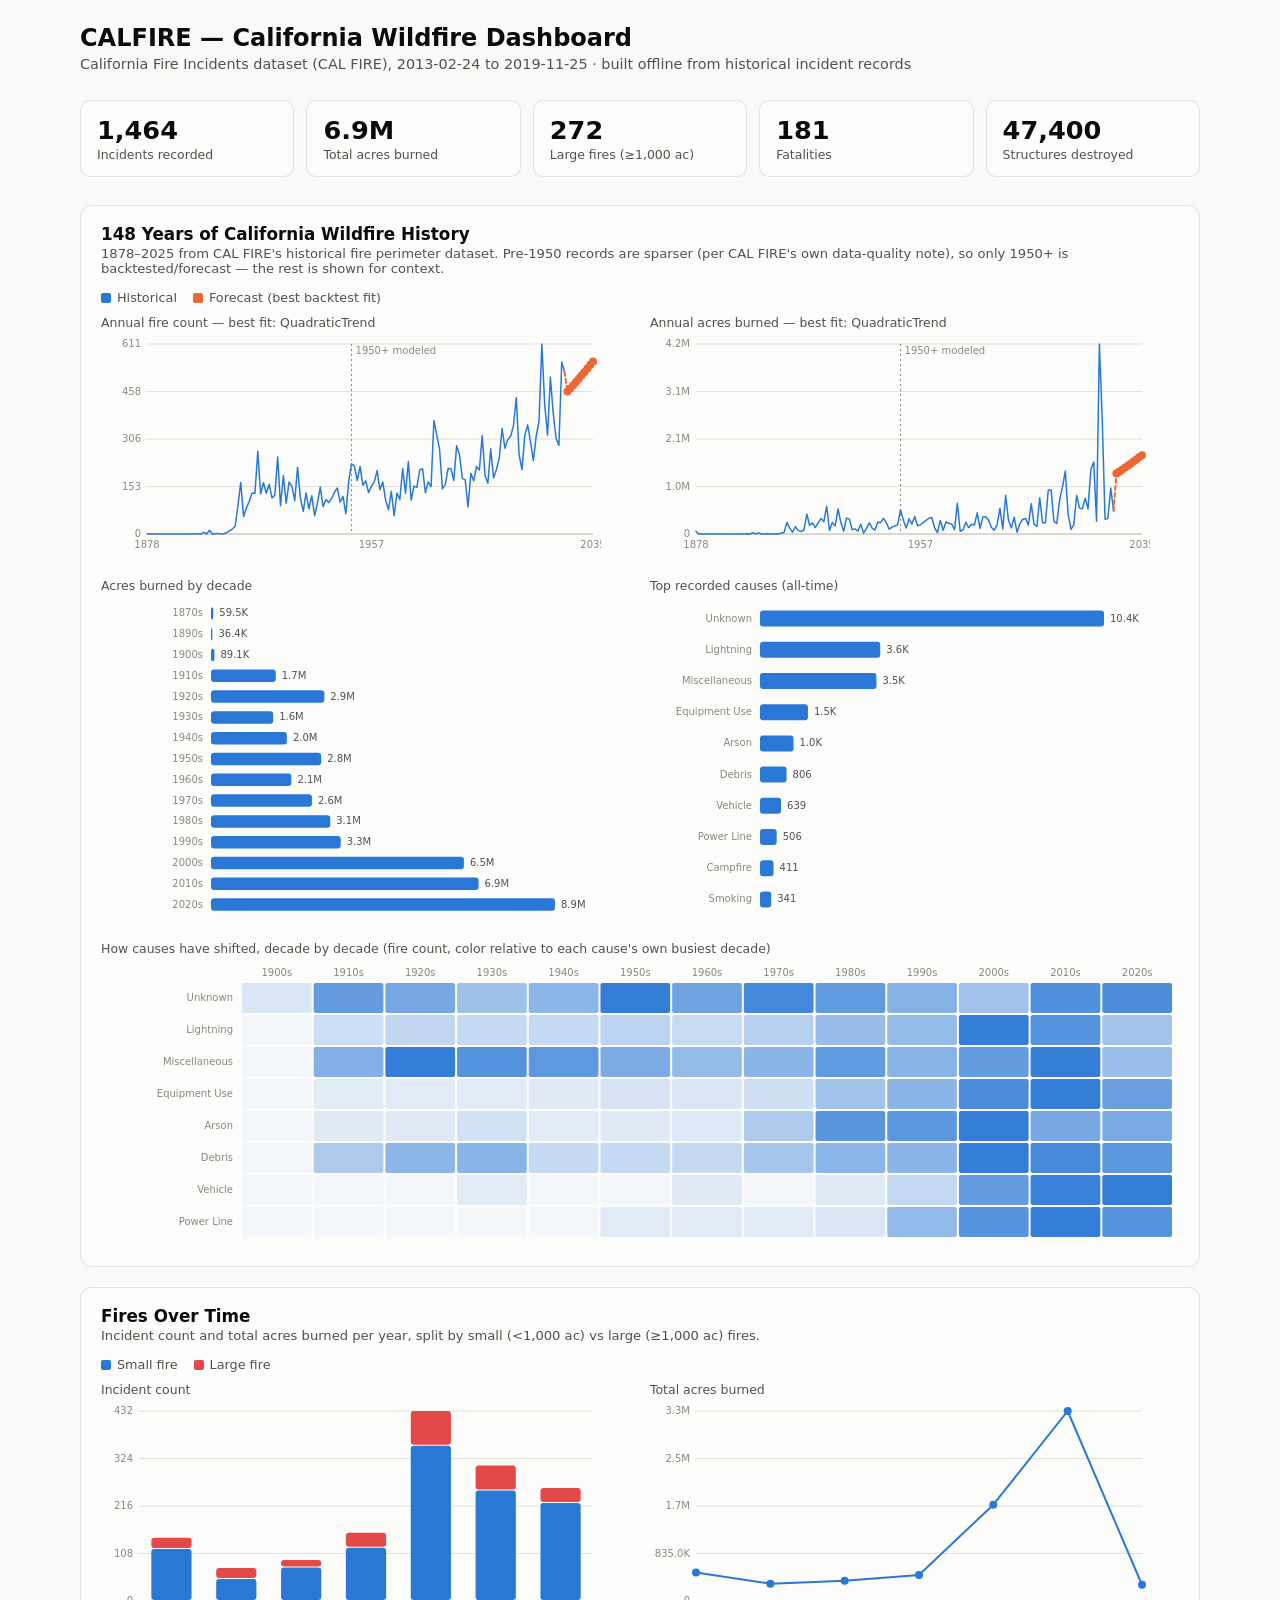
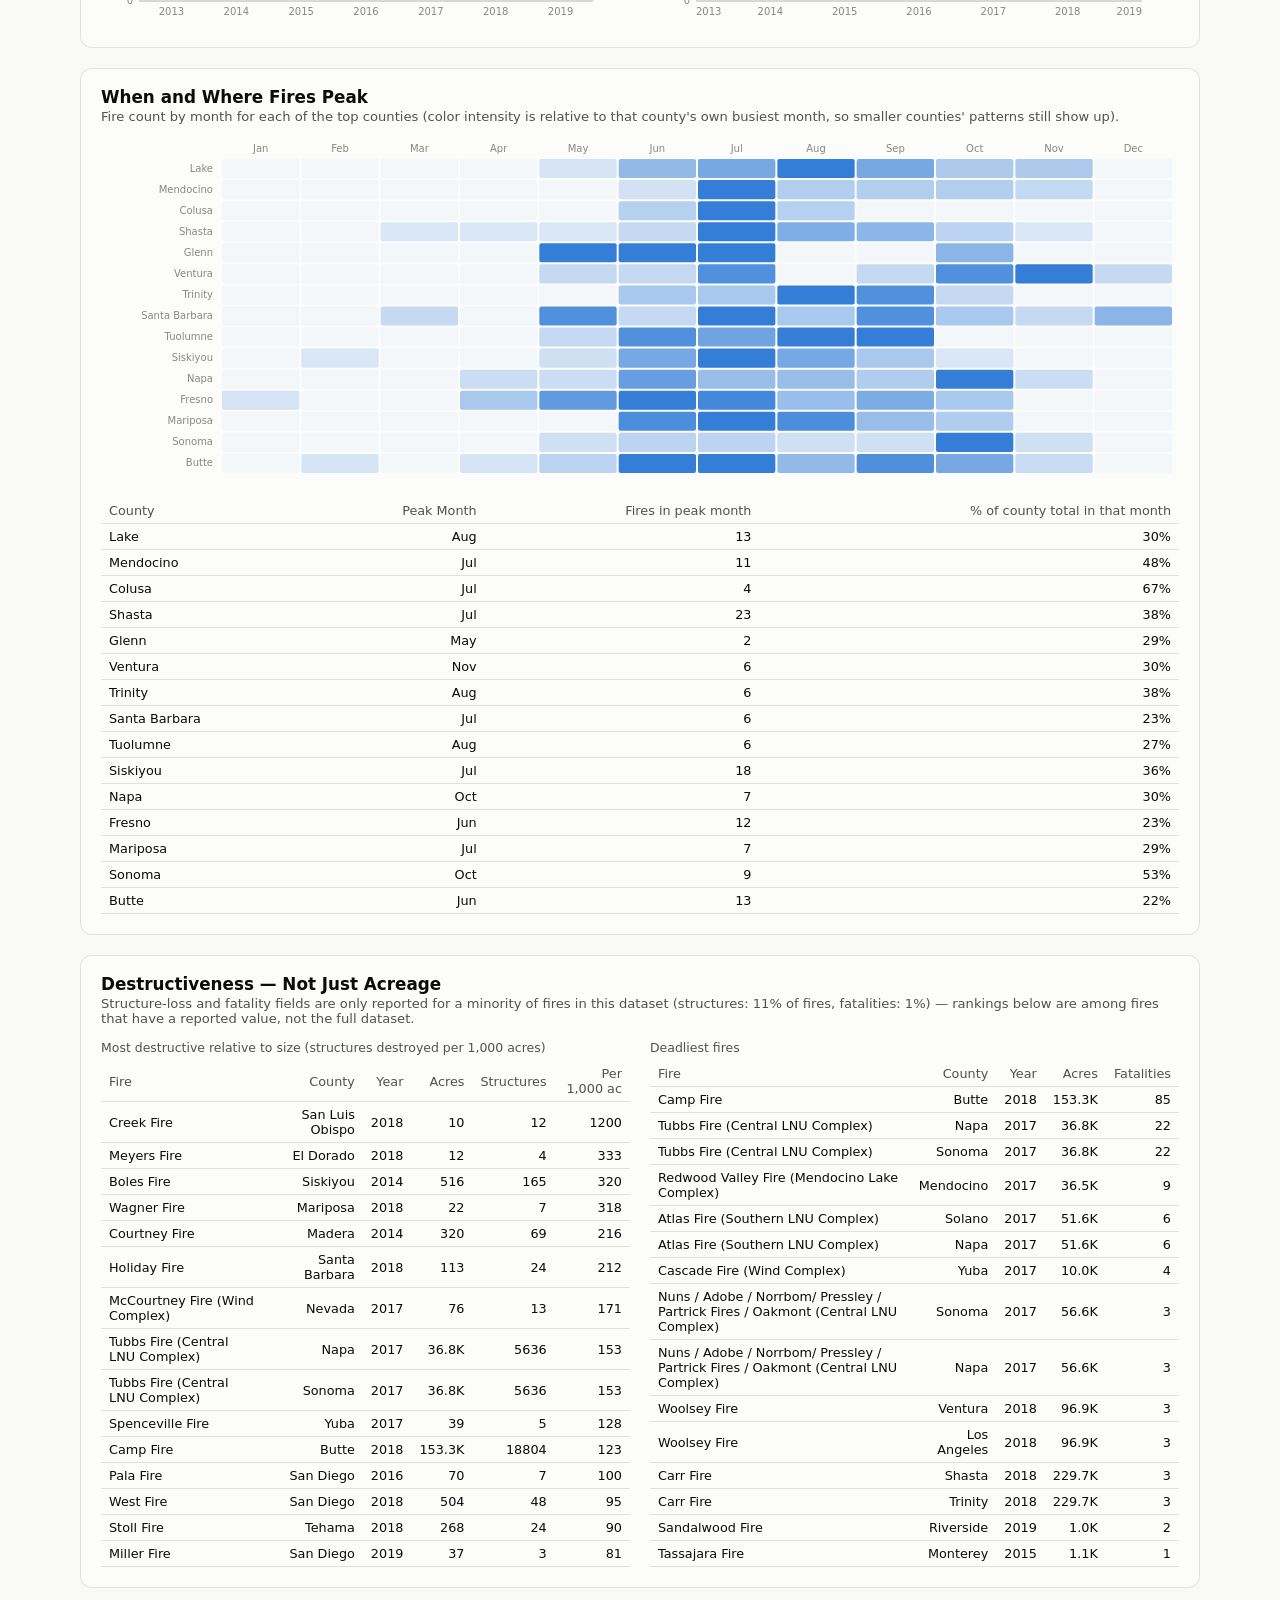
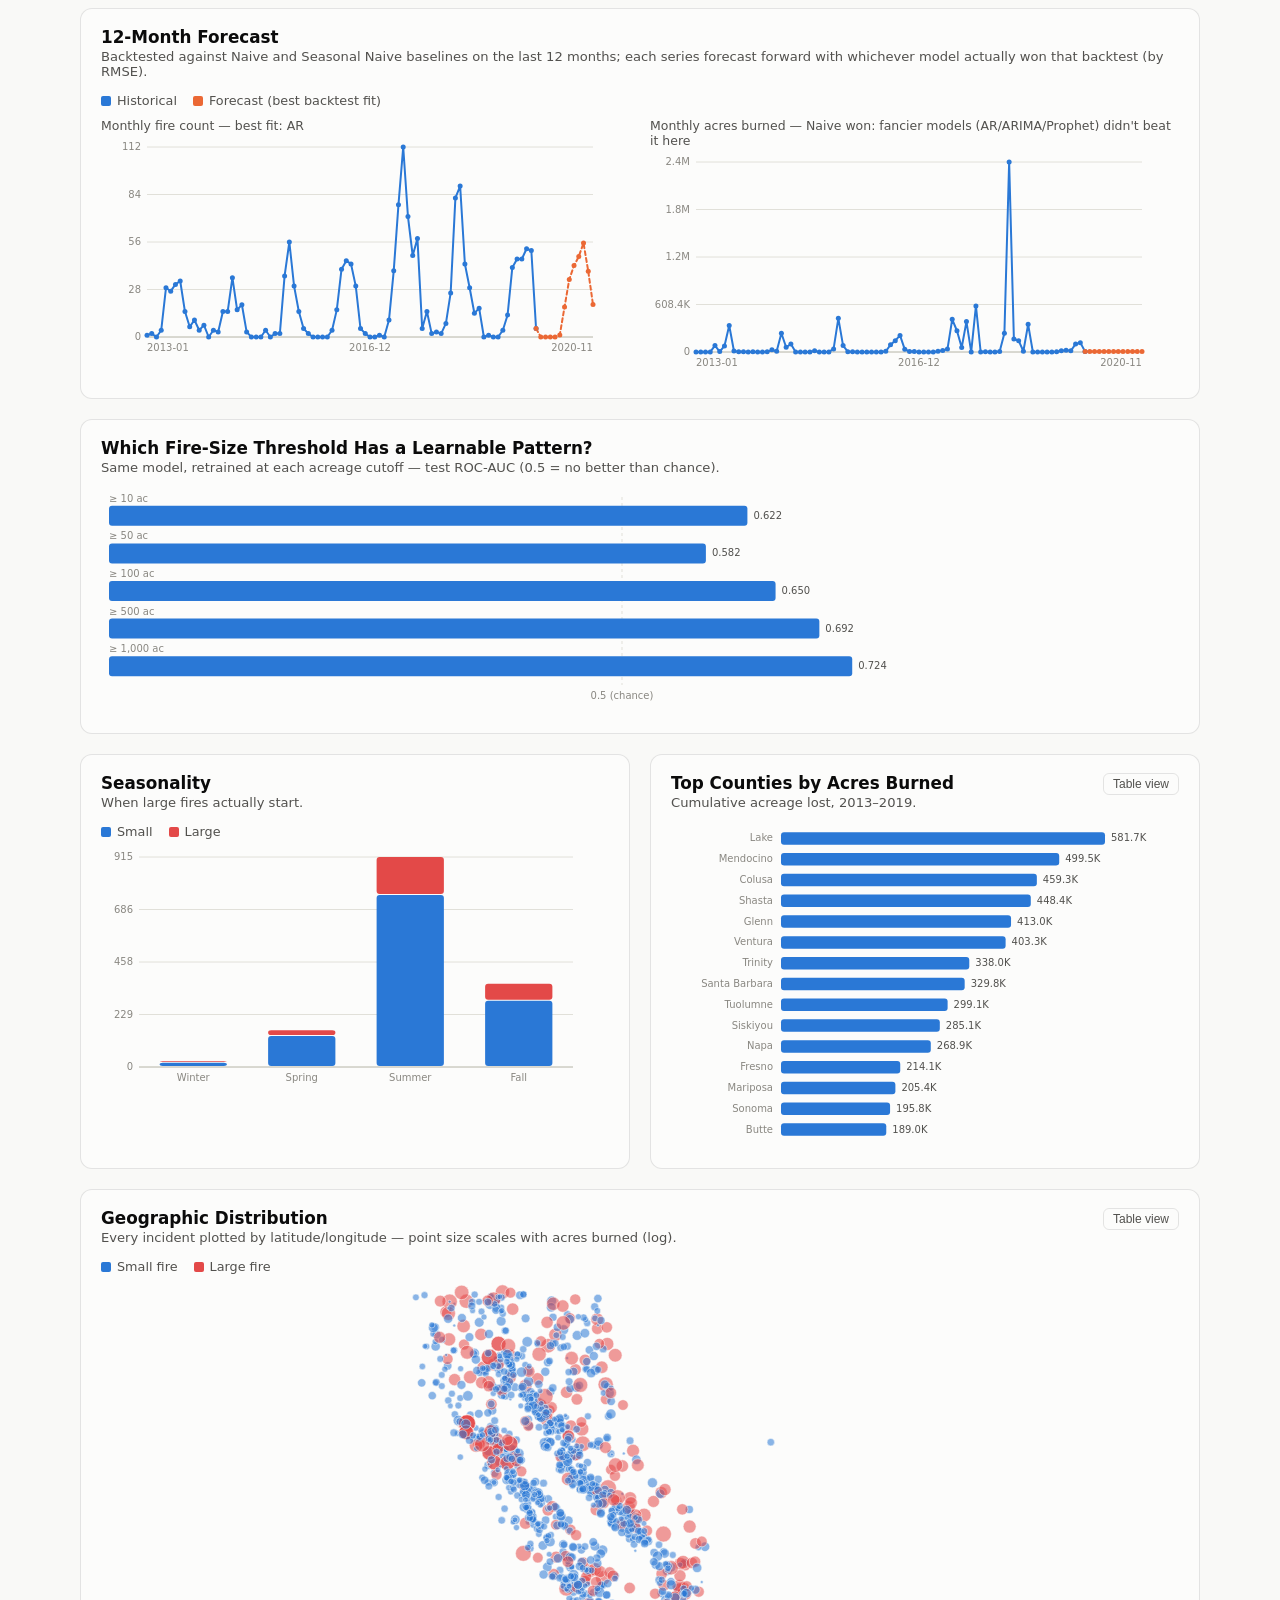
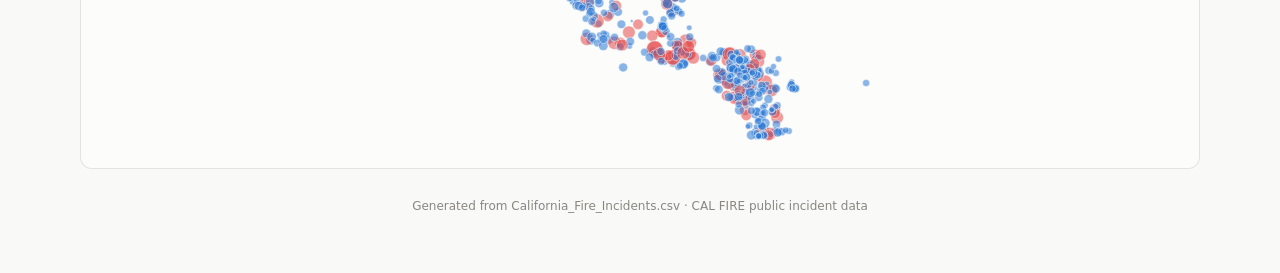
==== commit 52755a42: "Add cause-by-decade trends and destructiveness-beyond-acreage analysis - historical_trends.py: decad" ====
--- a/dashboard/index.html
+++ b/dashboard/index.html
@@ -140,6 +140,10 @@
           <div id="chart-cause"></div>
         </div>
       </div>
+      <div style="margin-top:18px;">
+        <div style="font-size:0.78rem;color:var(--text-secondary);margin-bottom:6px;">How causes have shifted, decade by decade (fire count, color relative to each cause's own busiest decade)</div>
+        <div id="chart-cause-decade"></div>
+      </div>
     </div>
 
     <div class="panel">
@@ -166,6 +170,21 @@
       <p class="desc">Fire count by month for each of the top counties (color intensity is relative to that county's own busiest month, so smaller counties' patterns still show up).</p>
       <div id="chart-heatmap"></div>
       <div id="table-peak-month" style="margin-top:16px;"></div>
+    </div>
+
+    <div class="panel">
+      <h2>Destructiveness — Not Just Acreage</h2>
+      <p class="desc" id="destructive-desc"></p>
+      <div class="grid-2">
+        <div>
+          <div style="font-size:0.78rem;color:var(--text-secondary);margin-bottom:6px;">Most destructive relative to size (structures destroyed per 1,000 acres)</div>
+          <div id="table-destructive"></div>
+        </div>
+        <div>
+          <div style="font-size:0.78rem;color:var(--text-secondary);margin-bottom:6px;">Deadliest fires</div>
+          <div id="table-deadly"></div>
+        </div>
+      </div>
     </div>
 
     <div class="panel" id="panel-forecast" style="display:none">
@@ -230,7 +249,7 @@
 <div class="tooltip" id="tooltip"></div>
 
 <script>
-const DATA = {"stats": {"total_incidents": 1464, "total_acres": 6939166.0, "total_fatalities": 181, "total_structures_destroyed": 47400, "date_min": "2013-02-24", "date_max": "2019-11-25", "small_count": 1192, "large_count": 272}, "yearly": [{"Year": 2013, "count": 144, "acres": 500716.0, "large": 26}, {"Year": 2014, "count": 75, "acres": 305380.0, "large": 25}, {"Year": 2015, "count": 93, "acres": 356960.0, "large": 17}, {"Year": 2016, "count": 155, "acres": 457957.0, "large": 34}, {"Year": 2017, "count": 432, "acres": 1692851.0, "large": 79}, {"Year": 2018, "count": 308, "acres": 3339959.0, "large": 57}, {"Year": 2019, "count": 257, "acres": 285343.0, "large": 34}], "seasonal": [{"Season": "Winter", "count": 26, "large": 7, "acres": 596834.0}, {"Season": "Spring", "count": 160, "large": 25, "acres": 118809.0}, {"Season": "Summer", "count": 915, "large": 166, "acres": 4875209.0}, {"Season": "Fall", "count": 363, "large": 74, "acres": 1348314.0}], "county": [{"CountyPrimary": "Lake", "count": 44, "acres": 581665.0}, {"CountyPrimary": "Mendocino", "count": 23, "acres": 499469.0}, {"CountyPrimary": "Colusa", "count": 6, "acres": 459316.0}, {"CountyPrimary": "Shasta", "count": 60, "acres": 448436.0}, {"CountyPrimary": "Glenn", "count": 7, "acres": 412975.0}, {"CountyPrimary": "Ventura", "count": 20, "acres": 403253.0}, {"CountyPrimary": "Trinity", "count": 16, "acres": 338013.0}, {"CountyPrimary": "Santa Barbara", "count": 26, "acres": 329751.0}, {"CountyPrimary": "Tuolumne", "count": 22, "acres": 299132.0}, {"CountyPrimary": "Siskiyou", "count": 50, "acres": 285123.0}, {"CountyPrimary": "Napa", "count": 23, "acres": 268906.0}, {"CountyPrimary": "Fresno", "count": 53, "acres": 214075.0}, {"CountyPrimary": "Mariposa", "count": 24, "acres": 205354.0}, {"CountyPrimary": "Sonoma", "count": 17, "acres": 195819.0}, {"CountyPrimary": "Butte", "count": 58, "acres": 188989.0}], "monthly": [{"Month": 1, "count": 5, "acres": 3286.0, "MonthName": "Jan"}, {"Month": 2, "count": 5, "acres": 2726.0, "MonthName": "Feb"}, {"Month": 3, "count": 5, "acres": 851.0, "MonthName": "Mar"}, {"Month": 4, "count": 31, "acres": 14456.0, "MonthName": "Apr"}, {"Month": 5, "count": 124, "acres": 103502.0, "MonthName": "May"}, {"Month": 6, "count": 288, "acres": 408786.0, "MonthName": "Jun"}, {"Month": 7, "count": 374, "acres": 3422598.0, "MonthName": "Jul"}, {"Month": 8, "count": 253, "acres": 1043825.0, "MonthName": "Aug"}, {"Month": 9, "count": 188, "acres": 454828.0, "MonthName": "Sep"}, {"Month": 10, "count": 135, "acres": 523587.0, "MonthName": "Oct"}, {"Month": 11, "count": 40, "acres": 369899.0, "MonthName": "Nov"}, {"Month": 12, "count": 16, "acres": 590822.0, "MonthName": "Dec"}], "heatmap": [{"CountyPrimary": "Lake", "Month": 1, "count": 0, "acres": 0.0, "MonthName": "Jan"}, {"CountyPrimary": "Lake", "Month": 2, "count": 0, "acres": 0.0, "MonthName": "Feb"}, {"CountyPrimary": "Lake", "Month": 3, "count": 0, "acres": 0.0, "MonthName": "Mar"}, {"CountyPrimary": "Lake", "Month": 4, "count": 0, "acres": 0.0, "MonthName": "Apr"}, {"CountyPrimary": "Lake", "Month": 5, "count": 1, "acres": 175.0, "MonthName": "May"}, {"CountyPrimary": "Lake", "Month": 6, "count": 6, "acres": 15515.0, "MonthName": "Jun"}, {"CountyPrimary": "Lake", "Month": 7, "count": 8, "acres": 533100.0, "MonthName": "Jul"}, {"CountyPrimary": "Lake", "Month": 8, "count": 13, "acres": 29738.0, "MonthName": "Aug"}, {"CountyPrimary": "Lake", "Month": 9, "count": 8, "acres": 450.0, "MonthName": "Sep"}, {"CountyPrimary": "Lake", "Month": 10, "count": 4, "acres": 2419.0, "MonthName": "Oct"}, {"CountyPrimary": "Lake", "Month": 11, "count": 4, "acres": 268.0, "MonthName": "Nov"}, {"CountyPrimary": "Lake", "Month": 12, "count": 0, "acres": 0.0, "MonthName": "Dec"}, {"CountyPrimary": "Mendocino", "Month": 1, "count": 0, "acres": 0.0, "MonthName": "Jan"}, {"CountyPrimary": "Mendocino", "Month": 2, "count": 0, "acres": 0.0, "MonthName": "Feb"}, {"CountyPrimary": "Mendocino", "Month": 3, "count": 0, "acres": 0.0, "MonthName": "Mar"}, {"CountyPrimary": "Mendocino", "Month": 4, "count": 0, "acres": 0.0, "MonthName": "Apr"}, {"CountyPrimary": "Mendocino", "Month": 5, "count": 0, "acres": 0.0, "MonthName": "May"}, {"CountyPrimary": "Mendocino", "Month": 6, "count": 1, "acres": 35.0, "MonthName": "Jun"}, {"CountyPrimary": "Mendocino", "Month": 7, "count": 11, "acres": 461420.0, "MonthName": "Jul"}, {"CountyPrimary": "Mendocino", "Month": 8, "count": 3, "acres": 367.0, "MonthName": "Aug"}, {"CountyPrimary": "Mendocino", "Month": 9, "count": 3, "acres": 294.0, "MonthName": "Sep"}, {"CountyPrimary": "Mendocino", "Month": 10, "count": 3, "acres": 37236.0, "MonthName": "Oct"}, {"CountyPrimary": "Mendocino", "Month": 11, "count": 2, "acres": 117.0, "MonthName": "Nov"}, {"CountyPrimary": "Mendocino", "Month": 12, "count": 0, "acres": 0.0, "MonthName": "Dec"}, {"CountyPrimary": "Colusa", "Month": 1, "count": 0, "acres": 0.0, "MonthName": "Jan"}, {"CountyPrimary": "Colusa", "Month": 2, "count": 0, "acres": 0.0, "MonthName": "Feb"}, {"CountyPrimary": "Colusa", "Month": 3, "count": 0, "acres": 0.0, "MonthName": "Mar"}, {"CountyPrimary": "Colusa", "Month": 4, "count": 0, "acres": 0.0, "MonthName": "Apr"}, {"CountyPrimary": "Colusa", "Month": 5, "count": 0, "acres": 0.0, "MonthName": "May"}, {"CountyPrimary": "Colusa", "Month": 6, "count": 1, "acres": 28.0, "MonthName": "Jun"}, {"CountyPrimary": "Colusa", "Month": 7, "count": 4, "acres": 459268.0, "MonthName": "Jul"}, {"CountyPrimary": "Colusa", "Month": 8, "count": 1, "acres": 20.0, "MonthName": "Aug"}, {"CountyPrimary": "Colusa", "Month": 9, "count": 0, "acres": 0.0, "MonthName": "Sep"}, {"CountyPrimary": "Colusa", "Month": 10, "count": 0, "acres": 0.0, "MonthName": "Oct"}, {"CountyPrimary": "Colusa", "Month": 11, "count": 0, "acres": 0.0, "MonthName": "Nov"}, {"CountyPrimary": "Colusa", "Month": 12, "count": 0, "acres": 0.0, "MonthName": "Dec"}, {"CountyPrimary": "Shasta", "Month": 1, "count": 0, "acres": 0.0, "MonthName": "Jan"}, {"CountyPrimary": "Shasta", "Month": 2, "count": 0, "acres": 0.0, "MonthName": "Feb"}, {"CountyPrimary": "Shasta", "Month": 3, "count": 1, "acres": 11.0, "MonthName": "Mar"}, {"CountyPrimary": "Shasta", "Month": 4, "count": 1, "acres": 45.0, "MonthName": "Apr"}, {"CountyPrimary": "Shasta", "Month": 5, "count": 1, "acres": 50.0, "MonthName": "May"}, {"CountyPrimary": "Shasta", "Month": 6, "count": 4, "acres": 2120.0, "MonthName": "Jun"}, {"CountyPrimary": "Shasta", "Month": 7, "count": 23, "acres": 322394.0, "MonthName": "Jul"}, {"CountyPrimary": "Shasta", "Month": 8, "count": 13, "acres": 49446.0, "MonthName": "Aug"}, {"CountyPrimary": "Shasta", "Month": 9, "count": 11, "acres": 74168.0, "MonthName": "Sep"}, {"CountyPrimary": "Shasta", "Month": 10, "count": 5, "acres": 169.0, "MonthName": "Oct"}, {"CountyPrimary": "Shasta", "Month": 11, "count": 1, "acres": 33.0, "MonthName": "Nov"}, {"CountyPrimary": "Shasta", "Month": 12, "count": 0, "acres": 0.0, "MonthName": "Dec"}, {"CountyPrimary": "Glenn", "Month": 1, "count": 0, "acres": 0.0, "MonthName": "Jan"}, {"CountyPrimary": "Glenn", "Month": 2, "count": 0, "acres": 0.0, "MonthName": "Feb"}, {"CountyPrimary": "Glenn", "Month": 3, "count": 0, "acres": 0.0, "MonthName": "Mar"}, {"CountyPrimary": "Glenn", "Month": 4, "count": 0, "acres": 0.0, "MonthName": "Apr"}, {"CountyPrimary": "Glenn", "Month": 5, "count": 2, "acres": 292.0, "MonthName": "May"}, {"CountyPrimary": "Glenn", "Month": 6, "count": 2, "acres": 2417.0, "MonthName": "Jun"}, {"CountyPrimary": "Glenn", "Month": 7, "count": 2, "acres": 410203.0, "MonthName": "Jul"}, {"CountyPrimary": "Glenn", "Month": 8, "count": 0, "acres": 0.0, "MonthName": "Aug"}, {"CountyPrimary": "Glenn", "Month": 9, "count": 0, "acres": 0.0, "MonthName": "Sep"}, {"CountyPrimary": "Glenn", "Month": 10, "count": 1, "acres": 63.0, "MonthName": "Oct"}, {"CountyPrimary": "Glenn", "Month": 11, "count": 0, "acres": 0.0, "MonthName": "Nov"}, {"CountyPrimary": "Glenn", "Month": 12, "count": 0, "acres": 0.0, "MonthName": "Dec"}, {"CountyPrimary": "Ventura", "Month": 1, "count": 0, "acres": 0.0, "MonthName": "Jan"}, {"CountyPrimary": "Ventura", "Month": 2, "count": 0, "acres": 0.0, "MonthName": "Feb"}, {"CountyPrimary": "Ventura", "Month": 3, "count": 0, "acres": 0.0, "MonthName": "Mar"}, {"CountyPrimary": "Ventura", "Month": 4, "count": 0, "acres": 0.0, "MonthName": "Apr"}, {"CountyPrimary": "Ventura", "Month": 5, "count": 1, "acres": 4346.0, "MonthName": "May"}, {"CountyPrimary": "Ventura", "Month": 6, "count": 1, "acres": 2304.0, "MonthName": "Jun"}, {"CountyPrimary": "Ventura", "Month": 7, "count": 5, "acres": 319.0, "MonthName": "Jul"}, {"CountyPrimary": "Ventura", "Month": 8, "count": 0, "acres": 0.0, "MonthName": "Aug"}, {"CountyPrimary": "Ventura", "Month": 9, "count": 1, "acres": 279.0, "MonthName": "Sep"}, {"CountyPrimary": "Ventura", "Month": 10, "count": 5, "acres": 12182.0, "MonthName": "Oct"}, {"CountyPrimary": "Ventura", "Month": 11, "count": 6, "acres": 101930.0, "MonthName": "Nov"}, {"CountyPrimary": "Ventura", "Month": 12, "count": 1, "acres": 281893.0, "MonthName": "Dec"}, {"CountyPrimary": "Trinity", "Month": 1, "count": 0, "acres": 0.0, "MonthName": "Jan"}, {"CountyPrimary": "Trinity", "Month": 2, "count": 0, "acres": 0.0, "MonthName": "Feb"}, {"CountyPrimary": "Trinity", "Month": 3, "count": 0, "acres": 0.0, "MonthName": "Mar"}, {"CountyPrimary": "Trinity", "Month": 4, "count": 0, "acres": 0.0, "MonthName": "Apr"}, {"CountyPrimary": "Trinity", "Month": 5, "count": 0, "acres": 0.0, "MonthName": "May"}, {"CountyPrimary": "Trinity", "Month": 6, "count": 2, "acres": 1842.0, "MonthName": "Jun"}, {"CountyPrimary": "Trinity", "Month": 7, "count": 2, "acres": 229666.0, "MonthName": "Jul"}, {"CountyPrimary": "Trinity", "Month": 8, "count": 6, "acres": 27354.0, "MonthName": "Aug"}, {"CountyPrimary": "Trinity", "Month": 9, "count": 5, "acres": 79003.0, "MonthName": "Sep"}, {"CountyPrimary": "Trinity", "Month": 10, "count": 1, "acres": 148.0, "MonthName": "Oct"}, {"CountyPrimary": "Trinity", "Month": 11, "count": 0, "acres": 0.0, "MonthName": "Nov"}, {"CountyPrimary": "Trinity", "Month": 12, "count": 0, "acres": 0.0, "MonthName": "Dec"}, {"CountyPrimary": "Santa Barbara", "Month": 1, "count": 0, "acres": 0.0, "MonthName": "Jan"}, {"CountyPrimary": "Santa Barbara", "Month": 2, "count": 0, "acres": 0.0, "MonthName": "Feb"}, {"CountyPrimary": "Santa Barbara", "Month": 3, "count": 1, "acres": 258.0, "MonthName": "Mar"}, {"CountyPrimary": "Santa Barbara", "Month": 4, "count": 0, "acres": 0.0, "MonthName": "Apr"}, {"CountyPrimary": "Santa Barbara", "Month": 5, "count": 5, "acres": 3036.0, "MonthName": "May"}, {"CountyPrimary": "Santa Barbara", "Month": 6, "count": 1, "acres": 7474.0, "MonthName": "Jun"}, {"CountyPrimary": "Santa Barbara", "Month": 7, "count": 6, "acres": 18880.0, "MonthName": "Jul"}, {"CountyPrimary": "Santa Barbara", "Month": 8, "count": 2, "acres": 1066.0, "MonthName": "Aug"}, {"CountyPrimary": "Santa Barbara", "Month": 9, "count": 5, "acres": 13549.0, "MonthName": "Sep"}, {"CountyPrimary": "Santa Barbara", "Month": 10, "count": 2, "acres": 441.0, "MonthName": "Oct"}, {"CountyPrimary": "Santa Barbara", "Month": 11, "count": 1, "acres": 3126.0, "MonthName": "Nov"}, {"CountyPrimary": "Santa Barbara", "Month": 12, "count": 3, "acres": 281921.0, "MonthName": "Dec"}, {"CountyPrimary": "Tuolumne", "Month": 1, "count": 0, "acres": 0.0, "MonthName": "Jan"}, {"CountyPrimary": "Tuolumne", "Month": 2, "count": 0, "acres": 0.0, "MonthName": "Feb"}, {"CountyPrimary": "Tuolumne", "Month": 3, "count": 0, "acres": 0.0, "MonthName": "Mar"}, {"CountyPrimary": "Tuolumne", "Month": 4, "count": 0, "acres": 0.0, "MonthName": "Apr"}, {"CountyPrimary": "Tuolumne", "Month": 5, "count": 1, "acres": 85.0, "MonthName": "May"}, {"CountyPrimary": "Tuolumne", "Month": 6, "count": 5, "acres": 1057.0, "MonthName": "Jun"}, {"CountyPrimary": "Tuolumne", "Month": 7, "count": 4, "acres": 1050.0, "MonthName": "Jul"}, {"CountyPrimary": "Tuolumne", "Month": 8, "count": 6, "acres": 294987.0, "MonthName": "Aug"}, {"CountyPrimary": "Tuolumne", "Month": 9, "count": 6, "acres": 1953.0, "MonthName": "Sep"}, {"CountyPrimary": "Tuolumne", "Month": 10, "count": 0, "acres": 0.0, "MonthName": "Oct"}, {"CountyPrimary": "Tuolumne", "Month": 11, "count": 0, "acres": 0.0, "MonthName": "Nov"}, {"CountyPrimary": "Tuolumne", "Month": 12, "count": 0, "acres": 0.0, "MonthName": "Dec"}, {"CountyPrimary": "Siskiyou", "Month": 1, "count": 0, "acres": 0.0, "MonthName": "Jan"}, {"CountyPrimary": "Siskiyou", "Month": 2, "count": 1, "acres": 200.0, "MonthName": "Feb"}, {"CountyPrimary": "Siskiyou", "Month": 3, "count": 0, "acres": 0.0, "MonthName": "Mar"}, {"CountyPrimary": "Siskiyou", "Month": 4, "count": 0, "acres": 0.0, "MonthName": "Apr"}, {"CountyPrimary": "Siskiyou", "Month": 5, "count": 2, "acres": 154.0, "MonthName": "May"}, {"CountyPrimary": "Siskiyou", "Month": 6, "count": 11, "acres": 3327.0, "MonthName": "Jun"}, {"CountyPrimary": "Siskiyou", "Month": 7, "count": 18, "acres": 122288.0, "MonthName": "Jul"}, {"CountyPrimary": "Siskiyou", "Month": 8, "count": 11, "acres": 156386.0, "MonthName": "Aug"}, {"CountyPrimary": "Siskiyou", "Month": 9, "count": 6, "acres": 2753.0, "MonthName": "Sep"}, {"CountyPrimary": "Siskiyou", "Month": 10, "count": 1, "acres": 15.0, "MonthName": "Oct"}, {"CountyPrimary": "Siskiyou", "Month": 11, "count": 0, "acres": 0.0, "MonthName": "Nov"}, {"CountyPrimary": "Siskiyou", "Month": 12, "count": 0, "acres": 0.0, "MonthName": "Dec"}, {"CountyPrimary": "Napa", "Month": 1, "count": 0, "acres": 0.0, "MonthName": "Jan"}, {"CountyPrimary": "Napa", "Month": 2, "count": 0, "acres": 0.0, "MonthName": "Feb"}, {"CountyPrimary": "Napa", "Month": 3, "count": 0, "acres": 0.0, "MonthName": "Mar"}, {"CountyPrimary": "Napa", "Month": 4, "count": 1, "acres": 75.0, "MonthName": "Apr"}, {"CountyPrimary": "Napa", "Month": 5, "count": 1, "acres": 12.0, "MonthName": "May"}, {"CountyPrimary": "Napa", "Month": 6, "count": 5, "acres": 90417.0, "MonthName": "Jun"}, {"CountyPrimary": "Napa", "Month": 7, "count": 3, "acres": 4499.0, "MonthName": "Jul"}, {"CountyPrimary": "Napa", "Month": 8, "count": 3, "acres": 25242.0, "MonthName": "Aug"}, {"CountyPrimary": "Napa", "Month": 9, "count": 2, "acres": 2517.0, "MonthName": "Sep"}, {"CountyPrimary": "Napa", "Month": 10, "count": 7, "acres": 145954.0, "MonthName": "Oct"}, {"CountyPrimary": "Napa", "Month": 11, "count": 1, "acres": 190.0, "MonthName": "Nov"}, {"CountyPrimary": "Napa", "Month": 12, "count": 0, "acres": 0.0, "MonthName": "Dec"}, {"CountyPrimary": "Fresno", "Month": 1, "count": 1, "acres": 106.0, "MonthName": "Jan"}, {"CountyPrimary": "Fresno", "Month": 2, "count": 0, "acres": 0.0, "MonthName": "Feb"}, {"CountyPrimary": "Fresno", "Month": 3, "count": 0, "acres": 0.0, "MonthName": "Mar"}, {"CountyPrimary": "Fresno", "Month": 4, "count": 4, "acres": 6870.0, "MonthName": "Apr"}, {"CountyPrimary": "Fresno", "Month": 5, "count": 9, "acres": 11486.0, "MonthName": "May"}, {"CountyPrimary": "Fresno", "Month": 6, "count": 12, "acres": 1562.0, "MonthName": "Jun"}, {"CountyPrimary": "Fresno", "Month": 7, "count": 11, "acres": 183591.0, "MonthName": "Jul"}, {"CountyPrimary": "Fresno", "Month": 8, "count": 5, "acres": 7363.0, "MonthName": "Aug"}, {"CountyPrimary": "Fresno", "Month": 9, "count": 7, "acres": 770.0, "MonthName": "Sep"}, {"CountyPrimary": "Fresno", "Month": 10, "count": 4, "acres": 2327.0, "MonthName": "Oct"}, {"CountyPrimary": "Fresno", "Month": 11, "count": 0, "acres": 0.0, "MonthName": "Nov"}, {"CountyPrimary": "Fresno", "Month": 12, "count": 0, "acres": 0.0, "MonthName": "Dec"}, {"CountyPrimary": "Mariposa", "Month": 1, "count": 0, "acres": 0.0, "MonthName": "Jan"}, {"CountyPrimary": "Mariposa", "Month": 2, "count": 0, "acres": 0.0, "MonthName": "Feb"}, {"CountyPrimary": "Mariposa", "Month": 3, "count": 0, "acres": 0.0, "MonthName": "Mar"}, {"CountyPrimary": "Mariposa", "Month": 4, "count": 0, "acres": 0.0, "MonthName": "Apr"}, {"CountyPrimary": "Mariposa", "Month": 5, "count": 0, "acres": 0.0, "MonthName": "May"}, {"CountyPrimary": "Mariposa", "Month": 6, "count": 6, "acres": 2699.0, "MonthName": "Jun"}, {"CountyPrimary": "Mariposa", "Month": 7, "count": 7, "acres": 179421.0, "MonthName": "Jul"}, {"CountyPrimary": "Mariposa", "Month": 8, "count": 6, "acres": 16964.0, "MonthName": "Aug"}, {"CountyPrimary": "Mariposa", "Month": 9, "count": 3, "acres": 690.0, "MonthName": "Sep"}, {"CountyPrimary": "Mariposa", "Month": 10, "count": 2, "acres": 5580.0, "MonthName": "Oct"}, {"CountyPrimary": "Mariposa", "Month": 11, "count": 0, "acres": 0.0, "MonthName": "Nov"}, {"CountyPrimary": "Mariposa", "Month": 12, "count": 0, "acres": 0.0, "MonthName": "Dec"}, {"CountyPrimary": "Sonoma", "Month": 1, "count": 0, "acres": 0.0, "MonthName": "Jan"}, {"CountyPrimary": "Sonoma", "Month": 2, "count": 0, "acres": 0.0, "MonthName": "Feb"}, {"CountyPrimary": "Sonoma", "Month": 3, "count": 0, "acres": 0.0, "MonthName": "Mar"}, {"CountyPrimary": "Sonoma", "Month": 4, "count": 0, "acres": 0.0, "MonthName": "Apr"}, {"CountyPrimary": "Sonoma", "Month": 5, "count": 1, "acres": 125.0, "MonthName": "May"}, {"CountyPrimary": "Sonoma", "Month": 6, "count": 2, "acres": 38.0, "MonthName": "Jun"}, {"CountyPrimary": "Sonoma", "Month": 7, "count": 2, "acres": 169.0, "MonthName": "Jul"}, {"CountyPrimary": "Sonoma", "Month": 8, "count": 1, "acres": 18.0, "MonthName": "Aug"}, {"CountyPrimary": "Sonoma", "Month": 9, "count": 1, "acres": 1547.0, "MonthName": "Sep"}, {"CountyPrimary": "Sonoma", "Month": 10, "count": 9, "acres": 190417.0, "MonthName": "Oct"}, {"CountyPrimary": "Sonoma", "Month": 11, "count": 1, "acres": 3505.0, "MonthName": "Nov"}, {"CountyPrimary": "Sonoma", "Month": 12, "count": 0, "acres": 0.0, "MonthName": "Dec"}, {"CountyPrimary": "Butte", "Month": 1, "count": 0, "acres": 0.0, "MonthName": "Jan"}, {"CountyPrimary": "Butte", "Month": 2, "count": 1, "acres": 0.0, "MonthName": "Feb"}, {"CountyPrimary": "Butte", "Month": 3, "count": 0, "acres": 0.0, "MonthName": "Mar"}, {"CountyPrimary": "Butte", "Month": 4, "count": 1, "acres": 10.0, "MonthName": "Apr"}, {"CountyPrimary": "Butte", "Month": 5, "count": 3, "acres": 171.0, "MonthName": "May"}, {"CountyPrimary": "Butte", "Month": 6, "count": 13, "acres": 1262.0, "MonthName": "Jun"}, {"CountyPrimary": "Butte", "Month": 7, "count": 13, "acres": 8033.0, "MonthName": "Jul"}, {"CountyPrimary": "Butte", "Month": 8, "count": 6, "acres": 7288.0, "MonthName": "Aug"}, {"CountyPrimary": "Butte", "Month": 9, "count": 11, "acres": 3122.0, "MonthName": "Sep"}, {"CountyPrimary": "Butte", "Month": 10, "count": 8, "acres": 15767.0, "MonthName": "Oct"}, {"CountyPrimary": "Butte", "Month": 11, "count": 2, "acres": 153336.0, "MonthName": "Nov"}, {"CountyPrimary": "Butte", "Month": 12, "count": 0, "acres": 0.0, "MonthName": "Dec"}], "peak_month": [{"CountyPrimary": "Lake", "PeakMonth": "Aug", "PeakCount": 13, "TotalCount": 44, "PeakShare": 0.29545454545454547}, {"CountyPrimary": "Mendocino", "PeakMonth": "Jul", "PeakCount": 11, "TotalCount": 23, "PeakShare": 0.4782608695652174}, {"CountyPrimary": "Colusa", "PeakMonth": "Jul", "PeakCount": 4, "TotalCount": 6, "PeakShare": 0.6666666666666666}, {"CountyPrimary": "Shasta", "PeakMonth": "Jul", "PeakCount": 23, "TotalCount": 60, "PeakShare": 0.38333333333333336}, {"CountyPrimary": "Glenn", "PeakMonth": "May", "PeakCount": 2, "TotalCount": 7, "PeakShare": 0.2857142857142857}, {"CountyPrimary": "Ventura", "PeakMonth": "Nov", "PeakCount": 6, "TotalCount": 20, "PeakShare": 0.3}, {"CountyPrimary": "Trinity", "PeakMonth": "Aug", "PeakCount": 6, "TotalCount": 16, "PeakShare": 0.375}, {"CountyPrimary": "Santa Barbara", "PeakMonth": "Jul", "PeakCount": 6, "TotalCount": 26, "PeakShare": 0.23076923076923078}, {"CountyPrimary": "Tuolumne", "PeakMonth": "Aug", "PeakCount": 6, "TotalCount": 22, "PeakShare": 0.2727272727272727}, {"CountyPrimary": "Siskiyou", "PeakMonth": "Jul", "PeakCount": 18, "TotalCount": 50, "PeakShare": 0.36}, {"CountyPrimary": "Napa", "PeakMonth": "Oct", "PeakCount": 7, "TotalCount": 23, "PeakShare": 0.30434782608695654}, {"CountyPrimary": "Fresno", "PeakMonth": "Jun", "PeakCount": 12, "TotalCount": 53, "PeakShare": 0.22641509433962265}, {"CountyPrimary": "Mariposa", "PeakMonth": "Jul", "PeakCount": 7, "TotalCount": 24, "PeakShare": 0.2916666666666667}, {"CountyPrimary": "Sonoma", "PeakMonth": "Oct", "PeakCount": 9, "TotalCount": 17, "PeakShare": 0.5294117647058824}, {"CountyPrimary": "Butte", "PeakMonth": "Jun", "PeakCount": 13, "TotalCount": 58, "PeakShare": 0.22413793103448276}], "points": [{"lat": 37.857, "lon": -120.086, "acres": 257314.0, "Year": 2013, "Large": 1, "county": "Tuolumne", "Name": "Rim Fire"}, {"lat": 34.585595, "lon": -118.423176, "acres": 30274.0, "Year": 2013, "Large": 1, "county": "Los Angeles", "Name": "Powerhouse Fire"}, {"lat": 33.7095, "lon": -116.72885, "acres": 27531.0, "Year": 2013, "Large": 1, "county": "Riverside", "Name": "Mountain Fire"}, {"lat": 39.12, "lon": -120.65, "acres": 27440.0, "Year": 2013, "Large": 1, "county": "Placer", "Name": "American Fire"}, {"lat": 37.279, "lon": -119.318, "acres": 22992.0, "Year": 2013, "Large": 1, "county": "Fresno", "Name": "Aspen Fire"}, {"lat": 33.86157, "lon": -116.90427, "acres": 20292.0, "Year": 2013, "Large": 1, "county": "Riverside", "Name": "Silver Fire"}, {"lat": 41.32, "lon": -123.176, "acres": 14754.0, "Year": 2013, "Large": 1, "county": "Siskiyou", "Name": "Salmon River Complex"}, {"lat": 41.035, "lon": -123.488, "acres": 12503.0, "Year": 2013, "Large": 1, "county": "Humboldt", "Name": "Corral Complex"}, {"lat": 40.04263, "lon": -121.85397, "acres": 11429.0, "Year": 2013, "Large": 1, "county": "Tehama", "Name": "Deer Fire"}, {"lat": 40.498332, "lon": -122.535496, "acres": 8073.0, "Year": 2013, "Large": 1, "county": "Shasta", "Name": "Clover Fire"}, {"lat": 32.95435, "lon": -116.47381, "acres": 7055.0, "Year": 2013, "Large": 1, "county": "San Diego", "Name": "Chariot Fire"}, {"lat": 40.190062, "lon": -121.595555, "acres": 6965.0, "Year": 2013, "Large": 1, "county": "Tehama", "Name": "Panther Fire"}, {"lat": 34.7861, "lon": -118.9411, "acres": 4346.0, "Year": 2013, "Large": 1, "county": "Kern", "Name": "Grand Fire"}, {"lat": 34.7861, "lon": -118.9411, "acres": 4346.0, "Year": 2013, "Large": 1, "county": "Ventura", "Name": "Grand Fire"}, {"lat": 38.8167, "lon": -122.8498, "acres": 3505.0, "Year": 2013, "Large": 1, "county": "Sonoma", "Name": "McCabe Fire"}, {"lat": 34.288877, "lon": -116.941311, "acres": 3166.0, "Year": 2013, "Large": 1, "county": "Riverside", "Name": "Summit Fire"}, {"lat": 37.90757, "lon": -121.882582, "acres": 3111.0, "Year": 2013, "Large": 1, "county": "Contra Costa", "Name": "Morgan Fire"}, {"lat": 33.12111, "lon": -116.52579, "acres": 2781.0, "Year": 2013, "Large": 1, "county": "San Diego", "Name": "San Felipe Fire"}, {"lat": 39.446268, "lon": -121.38236, "acres": 2462.0, "Year": 2013, "Large": 1, "county": "Butte", "Name": "Swedes Fire"}, {"lat": 33.341, "lon": -117.3092, "acres": 2236.0, "Year": 2013, "Large": 1, "county": "San Diego", "Name": "DeLuz Fire"}, {"lat": 36.208, "lon": -118.444, "acres": 2060.0, "Year": 2013, "Large": 1, "county": "Tulare", "Name": "Fish Fire"}, {"lat": 34.55048, "lon": -119.82429, "acres": 1984.0, "Year": 2013, "Large": 1, "county": "Santa Barbara", "Name": "White Fire"}, {"lat": 37.58202, "lon": -119.91071, "acres": 1708.0, "Year": 2013, "Large": 1, "county": "Mariposa", "Name": "Carstens Fire"}, {"lat": 33.62236, "lon": -117.40288, "acres": 1383.0, "Year": 2013, "Large": 1, "county": "Riverside", "Name": "Falls Fire"}, {"lat": 33.04458, "lon": -116.5209, "acres": 1271.0, "Year": 2013, "Large": 1, "county": "San Diego", "Name": "General Fire"}, {"lat": 38.25108, "lon": -120.02778, "acres": 1070.0, "Year": 2013, "Large": 1, "county": "Tuolumne", "Name": "Power Fire"}, {"lat": 35.707, "lon": -118.588, "acres": 794.0, "Year": 2013, "Large": 0, "county": "Kern", "Name": "Shirley Fire"}, {"lat": 34.882, "lon": -118.9194, "acres": 712.0, "Year": 2013, "Large": 0, "county": "Kern", "Name": "Rancho Fire"}, {"lat": 34.49149, "lon": -118.610044, "acres": 712.0, "Year": 2013, "Large": 0, "county": "Los Angeles", "Name": "Lake Fire"}, {"lat": 34.90327, "lon": -118.93388, "acres": 612.0, "Year": 2013, "Large": 0, "county": "Kern", "Name": "Water Fire"}, {"lat": 38.774, "lon": -120.298, "acres": 572.0, "Year": 2013, "Large": 0, "county": "El Dorado", "Name": "Kyburz Fire"}, {"lat": 34.071556, "lon": -117.048397, "acres": 534.0, "Year": 2013, "Large": 0, "county": "San Bernardino", "Name": "Mills Fire"}, {"lat": 40.00842, "lon": -120.764666, "acres": 513.0, "Year": 2013, "Large": 0, "county": "Plumas", "Name": "Plumas Lightning Complex (Hough)"}, {"lat": 33.894055, "lon": -116.855019, "acres": 510.0, "Year": 2013, "Large": 0, "county": "Riverside", "Name": "Gorgonio Fire"}, {"lat": 41.2415, "lon": -121.035, "acres": 502.0, "Year": 2013, "Large": 0, "county": "Modoc", "Name": "Fox Fire (formally 3-7 Fire)"}, {"lat": 35.15832, "lon": -120.05131, "acres": 500.0, "Year": 2013, "Large": 0, "county": "San Luis Obispo", "Name": "Branch Fire"}, {"lat": 37.96866, "lon": -121.91453, "acres": 492.0, "Year": 2013, "Large": 0, "county": "Contra Costa", "Name": "Kirker Fire"}, {"lat": 37.015575, "lon": -119.78106, "acres": 482.0, "Year": 2013, "Large": 0, "county": "Madera", "Name": "Rolling Fire"}, {"lat": 34.302, "lon": -117.598, "acres": 413.0, "Year": 2013, "Large": 0, "county": "San Bernardino", "Name": "Gobblers Fire"}, {"lat": 36.602575, "lon": -118.01651, "acres": 406.0, "Year": 2013, "Large": 0, "county": "Inyo", "Name": "River Fire"}, {"lat": 38.628, "lon": -122.289, "acres": 376.0, "Year": 2013, "Large": 0, "county": "Napa", "Name": "Putah Fire"}, {"lat": 37.160346, "lon": -120.937494, "acres": 354.0, "Year": 2013, "Large": 0, "county": "San Benito", "Name": "Tres Pinos Fire"}, {"lat": 39.439, "lon": -121.497, "acres": 305.0, "Year": 2013, "Large": 0, "county": "Butte", "Name": "Summit Fire"}, {"lat": 38.04993, "lon": -120.90325, "acres": 303.0, "Year": 2013, "Large": 0, "county": "San Joaquin", "Name": "Shelton Fire"}, {"lat": 39.434183, "lon": -121.576804, "acres": 298.0, "Year": 2013, "Large": 0, "county": "Butte", "Name": "Lone Fire"}, {"lat": 39.90465, "lon": -121.74367, "acres": 274.0, "Year": 2013, "Large": 0, "county": "Contra Costa", "Name": "Concord Fire"}, {"lat": 37.116295, "lon": -119.635004, "acres": 274.0, "Year": 2013, "Large": 0, "county": "Madera", "Name": "Gold Fire"}, {"lat": 34.149, "lon": -117.908, "acres": 268.0, "Year": 2013, "Large": 0, "county": "Los Angeles", "Name": "Madre Fire"}, {"lat": 32.710918, "lon": -116.746023, "acres": 263.0, "Year": 2013, "Large": 0, "county": "San Diego", "Name": "Lyon Fire"}, {"lat": 34.35, "lon": -117.62, "acres": 243.0, "Year": 2013, "Large": 0, "county": "San Bernardino", "Name": "Sharp Fire"}, {"lat": 37.775057, "lon": -121.737213, "acres": 240.0, "Year": 2013, "Large": 0, "county": "Alameda", "Name": "Vasco Fire"}, {"lat": 38.729297, "lon": -121.380862, "acres": 237.0, "Year": 2013, "Large": 0, "county": "Placer", "Name": "PFE Fire"}, {"lat": 39.514139, "lon": -122.560862, "acres": 217.0, "Year": 2013, "Large": 0, "county": "Glenn", "Name": "306 Fire"}, {"lat": 34.2, "lon": -117.417, "acres": 200.0, "Year": 2013, "Large": 0, "county": "San Bernardino", "Name": "Sierra Fire"}, {"lat": 40.012398, "lon": -122.079871, "acres": 200.0, "Year": 2013, "Large": 0, "county": "Tehama", "Name": "Vina Fire"}, {"lat": 40.5445, "lon": -121.3754, "acres": 196.0, "Year": 2013, "Large": 0, "county": "Shasta", "Name": "Burney Lightning Series (Warner Fire)"}, {"lat": 39.961309, "lon": -122.330879, "acres": 195.0, "Year": 2013, "Large": 0, "county": "Tehama", "Name": "Paskenta Fire"}, {"lat": 38.382, "lon": -122.311, "acres": 190.0, "Year": 2013, "Large": 0, "county": "Napa", "Name": "Silverado Fire"}, {"lat": 34.611824, "lon": -120.074655, "acres": 170.0, "Year": 2013, "Large": 0, "county": "Santa Barbara", "Name": "Olive Fire"}, {"lat": 38.67479, "lon": -122.08725, "acres": 163.0, "Year": 2013, "Large": 0, "county": "Yolo", "Name": "Capay Fire"}, {"lat": 38.63987, "lon": -121.08438, "acres": 163.0, "Year": 2013, "Large": 0, "county": "El Dorado", "Name": "50 Fire"}, {"lat": 38.63987, "lon": -121.08438, "acres": 163.0, "Year": 2013, "Large": 0, "county": "Sacramento", "Name": "50 Fire"}, {"lat": 38.34599, "lon": -122.6503, "acres": 159.0, "Year": 2013, "Large": 0, "county": "Sonoma", "Name": "Crane Fire"}, {"lat": 38.17693, "lon": -122.51253, "acres": 158.0, "Year": 2013, "Large": 0, "county": "Sonoma", "Name": "Lakeville Fire"}, {"lat": 33.990128, "lon": -117.164997, "acres": 150.0, "Year": 2013, "Large": 0, "county": "Riverside", "Name": "Redlands Fire"}, {"lat": 37.436, "lon": -121.1955, "acres": 150.0, "Year": 2013, "Large": 0, "county": "Stanislaus", "Name": "Diablo Fire"}, {"lat": 36.7218, "lon": -119.2248, "acres": 150.0, "Year": 2013, "Large": 0, "county": "Fresno", "Name": "George Fire"}, {"lat": 34.419284, "lon": -118.58688, "acres": 149.0, "Year": 2013, "Large": 0, "county": "Los Angeles", "Name": "Magic Fire"}, {"lat": 36.258, "lon": -118.459, "acres": 134.0, "Year": 2013, "Large": 0, "county": "Tulare", "Name": "Angora Fire"}, {"lat": 38.638828, "lon": -122.655616, "acres": 125.0, "Year": 2013, "Large": 0, "county": "Sonoma", "Name": "Yellow Fire"}, {"lat": 38.08744, "lon": -122.13802, "acres": 124.0, "Year": 2013, "Large": 0, "county": "Solano", "Name": "California Fire"}, {"lat": 37.03776, "lon": -121.006939, "acres": 124.0, "Year": 2013, "Large": 0, "county": "Merced", "Name": "152 Fire"}, {"lat": 33.963591, "lon": -117.187934, "acres": 124.0, "Year": 2013, "Large": 0, "county": "Riverside", "Name": "Smiley Fire"}, {"lat": 38.882214, "lon": -122.567525, "acres": 120.0, "Year": 2013, "Large": 0, "county": "Lake", "Name": "Cantwell Fire"}, {"lat": 38.682378, "lon": -120.839075, "acres": 116.0, "Year": 2013, "Large": 0, "county": "El Dorado", "Name": "Union Fire"}, {"lat": 34.287, "lon": -117.451, "acres": 110.0, "Year": 2013, "Large": 0, "county": "San Bernardino", "Name": "Cleghorn Fire"}, {"lat": 36.772425, "lon": -119.628389, "acres": 108.0, "Year": 2013, "Large": 0, "county": "Fresno", "Name": "Clinton Fire"}, {"lat": 36.1531, "lon": -120.8973, "acres": 105.0, "Year": 2013, "Large": 0, "county": "Monterey", "Name": "Freeman Fire"}, {"lat": 37.91529, "lon": -120.33313, "acres": 100.0, "Year": 2013, "Large": 0, "county": "Tuolumne", "Name": "Murphy Fire"}, {"lat": 32.564465, "lon": -116.900368, "acres": 100.0, "Year": 2013, "Large": 0, "county": "San Diego", "Name": "Border Fire"}, {"lat": 38.9252, "lon": -122.966, "acres": 98.0, "Year": 2013, "Large": 0, "county": "Mendocino", "Name": "Highland Fire"}, {"lat": 41.73325, "lon": -120.375, "acres": 97.0, "Year": 2013, "Large": 0, "county": "Modoc", "Name": "Davis Creek Complex"}, {"lat": 33.642, "lon": -116.706, "acres": 97.0, "Year": 2013, "Large": 0, "county": "San Bernardino", "Name": "Little Fire"}, {"lat": 40.88886, "lon": -120.958126, "acres": 97.0, "Year": 2013, "Large": 0, "county": "Lassen", "Name": "Coyote Fire"}, {"lat": 38.27783, "lon": -120.966016, "acres": 96.0, "Year": 2013, "Large": 0, "county": "Amador", "Name": "Roadrunner Fire"}, {"lat": 35.4393, "lon": -120.8358, "acres": 94.0, "Year": 2013, "Large": 0, "county": "San Luis Obispo", "Name": "Creek Fire"}, {"lat": 39.6612, "lon": -121.50354, "acres": 92.0, "Year": 2013, "Large": 0, "county": "Butte", "Name": "Branch Fire"}, {"lat": 37.1927, "lon": -119.7917, "acres": 91.0, "Year": 2013, "Large": 0, "county": "Madera", "Name": "Lilly 2 Fire"}, {"lat": 33.9582, "lon": -116.6534, "acres": 90.0, "Year": 2013, "Large": 0, "county": "Riverside", "Name": "Water Fire"}, {"lat": 35.62743, "lon": -120.83417, "acres": 85.0, "Year": 2013, "Large": 0, "county": "San Luis Obispo", "Name": "Adelaida Fire"}, {"lat": 39.0442, "lon": -123.1478, "acres": 82.0, "Year": 2013, "Large": 0, "county": "Mendocino", "Name": "Retek Fire"}, {"lat": 39.731878, "lon": -121.713938, "acres": 80.0, "Year": 2013, "Large": 0, "county": "Butte", "Name": "Centerville Fire"}, {"lat": 34.316, "lon": -117.352, "acres": 75.0, "Year": 2013, "Large": 0, "county": "San Bernardino", "Name": "Silverwood Fire"}, {"lat": 37.169379, "lon": -119.75636, "acres": 75.0, "Year": 2013, "Large": 0, "county": "Madera", "Name": "Revis Fire"}, {"lat": 34.1834, "lon": -117.4408, "acres": 75.0, "Year": 2013, "Large": 0, "county": "San Bernardino", "Name": "Lytle Fire"}, {"lat": 38.441792, "lon": -122.350844, "acres": 75.0, "Year": 2013, "Large": 0, "county": "Napa", "Name": "Silverado Fire"}, {"lat": 34.003151, "lon": -117.106075, "acres": 73.0, "Year": 2013, "Large": 0, "county": "San Bernardino", "Name": "Liveoak Fire"}, {"lat": 39.206, "lon": -121.31634, "acres": 73.0, "Year": 2013, "Large": 0, "county": "Yuba", "Name": "McGanney Fire"}, {"lat": 39.013682, "lon": -122.491894, "acres": 70.0, "Year": 2013, "Large": 0, "county": "Lake", "Name": "Double Fire"}, {"lat": 41.569, "lon": -120.959, "acres": 68.0, "Year": 2013, "Large": 0, "county": "Modoc", "Name": "Rail Fire"}, {"lat": 34.384, "lon": -119.13249, "acres": 64.0, "Year": 2013, "Large": 0, "county": "Ventura", "Name": "Wheeler Fire"}, {"lat": 38.838, "lon": -116.61, "acres": 60.0, "Year": 2013, "Large": 0, "county": "Riverside", "Name": "Tram Fire"}, {"lat": 33.91027, "lon": -116.99895, "acres": 60.0, "Year": 2013, "Large": 0, "county": "Riverside", "Name": "Relay Fire"}, {"lat": 39.333401, "lon": -121.107022, "acres": 52.0, "Year": 2013, "Large": 0, "county": "Nevada", "Name": "Tyler Fire"}, {"lat": 35.457978, "lon": -120.751555, "acres": 51.0, "Year": 2013, "Large": 0, "county": "San Luis Obispo", "Name": "Toro Fire"}, {"lat": 39.0448, "lon": -122.7656, "acres": 50.0, "Year": 2013, "Large": 0, "county": "Lake", "Name": "Bruner Fire"}, {"lat": 41.923323, "lon": -122.578393, "acres": 50.0, "Year": 2013, "Large": 0, "county": "Siskiyou", "Name": "Cottonwood Fire"}, {"lat": 37.1438, "lon": -121.7804, "acres": 50.0, "Year": 2013, "Large": 0, "county": "Santa Clara", "Name": "Uvas Fire"}, {"lat": 37.7393, "lon": -121.5869, "acres": 50.0, "Year": 2013, "Large": 0, "county": "Alameda", "Name": "Grant Fire"}, {"lat": 35.5123, "lon": -120.6368, "acres": 50.0, "Year": 2013, "Large": 0, "county": "San Luis Obispo", "Name": "Homestead Fire"}, {"lat": 38.06231, "lon": -120.45233, "acres": 46.0, "Year": 2013, "Large": 0, "county": "Calaveras", "Name": "Bridges Fire"}, {"lat": 37.03087, "lon": -119.463757, "acres": 46.0, "Year": 2013, "Large": 0, "county": "Fresno", "Name": "Sierra Fire"}, {"lat": 38.980846, "lon": -123.067671, "acres": 45.0, "Year": 2013, "Large": 0, "county": "Mendocino", "Name": "Pratt Fire"}, {"lat": 40.373, "lon": -122.7338, "acres": 43.0, "Year": 2013, "Large": 0, "county": "Shasta", "Name": "Fiddler Fire"}, {"lat": 33.96936, "lon": -117.1265, "acres": 42.0, "Year": 2013, "Large": 0, "county": "Riverside", "Name": "Viper Fire"}, {"lat": 37.667295, "lon": -122.427285, "acres": 41.0, "Year": 2013, "Large": 0, "county": "San Mateo", "Name": "Chestnut Fire"}, {"lat": 37.342186, "lon": -121.717706, "acres": 40.0, "Year": 2013, "Large": 0, "county": "Santa Clara", "Name": "Grant Fire"}, {"lat": 33.7655, "lon": -117.6649, "acres": 40.0, "Year": 2013, "Large": 0, "county": "Orange", "Name": "Baker Fire"}, {"lat": 33.570291, "lon": -116.10815, "acres": 40.0, "Year": 2013, "Large": 0, "county": "Riverside", "Name": "Pierce Fire"}, {"lat": 33.9634, "lon": -117.2508, "acres": 40.0, "Year": 2013, "Large": 0, "county": "Riverside", "Name": "Heacock Fire"}, {"lat": 34.001745, "lon": -117.302057, "acres": 40.0, "Year": 2013, "Large": 0, "county": "Riverside", "Name": "Palmyrita Fire"}, {"lat": 33.655638, "lon": -116.161201, "acres": 40.0, "Year": 2013, "Large": 0, "county": "Riverside", "Name": "54 Fire"}, {"lat": 38.89555, "lon": -120.84716, "acres": 38.0, "Year": 2013, "Large": 0, "county": "El Dorado", "Name": "Empire Fire"}, {"lat": 39.1591, "lon": -122.5906, "acres": 38.0, "Year": 2013, "Large": 0, "county": "Lake", "Name": "Indian Fire"}, {"lat": 37.74241, "lon": -121.86216, "acres": 38.0, "Year": 2013, "Large": 0, "county": "Alameda", "Name": "Fallon Fire"}, {"lat": 36.763367, "lon": -119.558244, "acres": 35.0, "Year": 2013, "Large": 0, "county": "Fresno", "Name": "Michelle Fire"}, {"lat": 35.49864, "lon": -120.91375, "acres": 35.0, "Year": 2013, "Large": 0, "county": "San Luis Obispo", "Name": "Cottontail Fire"}, {"lat": 40.483662, "lon": -122.140914, "acres": 33.0, "Year": 2013, "Large": 0, "county": "Shasta", "Name": "Dersch Fire"}, {"lat": 37.965364, "lon": -120.696362, "acres": 31.0, "Year": 2013, "Large": 0, "county": "Calaveras", "Name": "Chuckwagon Fire"}, {"lat": 38.9777, "lon": -122.683, "acres": 30.0, "Year": 2013, "Large": 0, "county": "Lake", "Name": "Lakeshore Fire"}, {"lat": 38.99233, "lon": -122.703193, "acres": 30.0, "Year": 2013, "Large": 0, "county": "Lake", "Name": "Lake Fire"}, {"lat": 34.288877, "lon": -116.941311, "acres": 30.0, "Year": 2013, "Large": 0, "county": "San Bernardino", "Name": "Fawnskin Fire"}, {"lat": 38.4229, "lon": -122.0437, "acres": 28.0, "Year": 2013, "Large": 0, "county": "Sonoma", "Name": "Sonoma-Lake-Napa Unit Lightning Fires"}, {"lat": 38.4229, "lon": -122.0437, "acres": 28.0, "Year": 2013, "Large": 0, "county": "Solano", "Name": "Sonoma-Lake-Napa Unit Lightning Fires"}, {"lat": 38.4229, "lon": -122.0437, "acres": 28.0, "Year": 2013, "Large": 0, "county": "Lake", "Name": "Sonoma-Lake-Napa Unit Lightning Fires"}, {"lat": 38.4229, "lon": -122.0437, "acres": 28.0, "Year": 2013, "Large": 0, "county": "Colusa", "Name": "Sonoma-Lake-Napa Unit Lightning Fires"}, {"lat": 40.473356, "lon": -122.48259, "acres": 27.0, "Year": 2013, "Large": 0, "county": "Shasta", "Name": "Cloverdale Fire"}, {"lat": 32.612773, "lon": -116.707335, "acres": 25.0, "Year": 2013, "Large": 0, "county": "San Diego", "Name": "Flume Fire"}, {"lat": 38.98058, "lon": -122.81796, "acres": 25.0, "Year": 2013, "Large": 0, "county": "Lake", "Name": "Mount Fire"}, {"lat": 33.96201, "lon": -116.907213, "acres": 25.0, "Year": 2013, "Large": 0, "county": "Riverside", "Name": "Cherry Fire"}, {"lat": 38.9289, "lon": -122.5818, "acres": 23.0, "Year": 2013, "Large": 0, "county": "Lake", "Name": "Dam Fire"}, {"lat": 33.94528, "lon": -117.09306, "acres": 15.0, "Year": 2013, "Large": 0, "county": "Riverside", "Name": "Gilman Fire"}, {"lat": 41.333, "lon": -123.376, "acres": 0.0, "Year": 2013, "Large": 0, "county": "Humboldt", "Name": "Orleans Complex"}, {"lat": 33.99647, "lon": -116.84137, "acres": 0.0, "Year": 2013, "Large": 0, "county": "Riverside", "Name": "Hathaway Fire"}, {"lat": 38.805437, "lon": -120.629714, "acres": 97717.0, "Year": 2014, "Large": 1, "county": "El Dorado", "Name": "King Fire"}, {"lat": 40.901, "lon": -121.368, "acres": 39736.0, "Year": 2014, "Large": 1, "county": "Shasta", "Name": "Bald Fire"}, {"lat": 42.048, "lon": -122.345, "acres": 35302.0, "Year": 2014, "Large": 1, "county": "Siskiyou", "Name": "Oregon Gulch Fire (part of the Beaver Complex)"}, {"lat": 40.72, "lon": -121.562, "acres": 32416.0, "Year": 2014, "Large": 1, "county": "Shasta", "Name": "Eiler Fire"}, {"lat": 41.1336, "lon": -121.2144, "acres": 13153.0, "Year": 2014, "Large": 1, "county": "Modoc", "Name": "Day Fire"}, {"lat": 40.4314, "lon": -122.750788, "acres": 12661.0, "Year": 2014, "Large": 1, "county": "Shasta", "Name": "Bully Fire"}, {"lat": 38.512, "lon": -122.104, "acres": 6488.0, "Year": 2014, "Large": 1, "county": "Yolo", "Name": "Monticello Fire"}, {"lat": 41.141, "lon": -122.805, "acres": 6258.0, "Year": 2014, "Large": 1, "county": "Shasta", "Name": "Coffee Fire"}, {"lat": 41.682, "lon": -122.127, "acres": 5503.0, "Year": 2014, "Large": 1, "county": "Siskiyou", "Name": "Little Deer Fire"}, {"lat": 33.3529, "lon": -117.284889, "acres": 5367.0, "Year": 2014, "Large": 1, "county": "San Diego", "Name": "Tomahawk Fire"}, {"lat": 38.664, "lon": -122.454, "acres": 4300.0, "Year": 2014, "Large": 1, "county": "Napa", "Name": "Butts Fire"}, {"lat": 38.664, "lon": -122.454, "acres": 4300.0, "Year": 2014, "Large": 1, "county": "Lake", "Name": "Butts Fire"}, {"lat": 38.5691, "lon": -120.7819, "acres": 4240.0, "Year": 2014, "Large": 1, "county": "Amador", "Name": "Sand Fire"}, {"lat": 38.5691, "lon": -120.7819, "acres": 4240.0, "Year": 2014, "Large": 1, "county": "El Dorado", "Name": "Sand Fire"}, {"lat": 35.7206, "lon": -118.4747, "acres": 4045.0, "Year": 2014, "Large": 1, "county": "Kern", "Name": "Way Fire"}, {"lat": 35.70683, "lon": -118.555527, "acres": 3895.0, "Year": 2014, "Large": 1, "county": "Kern", "Name": "Shirley Fire"}, {"lat": 34.169346, "lon": -117.547374, "acres": 2143.0, "Year": 2014, "Large": 1, "county": "San Bernardino", "Name": "Etiwanda Fire"}, {"lat": 33.1137, "lon": -117.1599, "acres": 1995.0, "Year": 2014, "Large": 1, "county": "San Diego", "Name": "Cocos Fire"}, {"lat": 34.1703, "lon": -117.8816, "acres": 1952.0, "Year": 2014, "Large": 1, "county": "Los Angeles", "Name": "Colby Fire"}, {"lat": 35.642, "lon": -118.15, "acres": 1680.0, "Year": 2014, "Large": 1, "county": "Kern", "Name": "Nicolls Fire "}, {"lat": 41.89, "lon": -120.79, "acres": 1651.0, "Year": 2014, "Large": 1, "county": "Modoc", "Name": "Modoc Lightning Complex"}, {"lat": 33.003, "lon": -117.133, "acres": 1548.0, "Year": 2014, "Large": 1, "county": "San Diego", "Name": "Bernardo Fire"}, {"lat": 41.489, "lon": -120.904, "acres": 1469.0, "Year": 2014, "Large": 1, "county": "Modoc", "Name": "Gulch Fire"}, {"lat": 33.417572, "lon": -117.550567, "acres": 1457.0, "Year": 2014, "Large": 1, "county": "San Diego", "Name": "San Mateo Fire"}, {"lat": 40.7101, "lon": -122.171, "acres": 1375.0, "Year": 2014, "Large": 1, "county": "Shasta", "Name": "Gulch Fire"}, {"lat": 33.748, "lon": -117.601, "acres": 968.0, "Year": 2014, "Large": 0, "county": "Orange", "Name": "Silverado Fire"}, {"lat": 40.134597, "lon": -121.790183, "acres": 865.0, "Year": 2014, "Large": 0, "county": "Tehama", "Name": "Campbell Fire"}, {"lat": 34.609, "lon": -120.454, "acres": 632.0, "Year": 2014, "Large": 0, "county": "Santa Barbara", "Name": "Miguelito Fire"}, {"lat": 37.3433, "lon": -119.6581, "acres": 612.0, "Year": 2014, "Large": 0, "county": "Madera", "Name": "Junction Fire"}, {"lat": 33.1109, "lon": -117.279, "acres": 600.0, "Year": 2014, "Large": 0, "county": "San Diego", "Name": "Poinsettia Fire"}, {"lat": 40.7412, "lon": -122.946, "acres": 580.0, "Year": 2014, "Large": 0, "county": "Trinity", "Name": "Oregon Fire"}, {"lat": 41.42384, "lon": -122.37432, "acres": 516.0, "Year": 2014, "Large": 0, "county": "Siskiyou", "Name": "Boles Fire"}, {"lat": 37.76617, "lon": -120.45087, "acres": 487.0, "Year": 2014, "Large": 0, "county": "Tuolumne", "Name": "59 Fire"}, {"lat": 36.6313, "lon": -121.4819, "acres": 400.0, "Year": 2014, "Large": 0, "county": "Monterey", "Name": "Encinal Fire"}, {"lat": 33.312, "lon": -117.162, "acres": 380.0, "Year": 2014, "Large": 0, "county": "San Diego", "Name": "Highway Fire"}, {"lat": 40.884415, "lon": -123.773779, "acres": 333.0, "Year": 2014, "Large": 0, "county": "Humboldt", "Name": "Red Fire"}, {"lat": 37.311915, "lon": -119.604124, "acres": 320.0, "Year": 2014, "Large": 0, "county": "Madera", "Name": "Courtney Fire"}, {"lat": 34.267, "lon": -117.867, "acres": 274.0, "Year": 2014, "Large": 0, "county": "Los Angeles", "Name": "Tecolote Fire"}, {"lat": 37.787, "lon": -120.452, "acres": 269.0, "Year": 2014, "Large": 0, "county": "Tuolumne", "Name": "Hetch Hetchy Fire"}, {"lat": 39.113682, "lon": -120.999508, "acres": 247.0, "Year": 2014, "Large": 0, "county": "Nevada", "Name": "Dog Bar Fire"}, {"lat": 40.009827, "lon": -122.345078, "acres": 225.0, "Year": 2014, "Large": 0, "county": "Tehama", "Name": "Tehama Fire"}, {"lat": 33.078948, "lon": -116.576454, "acres": 217.0, "Year": 2014, "Large": 0, "county": "San Diego", "Name": "Banner Fire"}, {"lat": 41.134, "lon": -123.753, "acres": 210.0, "Year": 2014, "Large": 0, "county": "Humboldt", "Name": "Bald Hill 3 Fire"}, {"lat": 34.235, "lon": -117.771, "acres": 190.0, "Year": 2014, "Large": 0, "county": "Los Angeles", "Name": "Shoemaker Fire"}, {"lat": 39.1647, "lon": -122.5983, "acres": 175.0, "Year": 2014, "Large": 0, "county": "Lake", "Name": "Indian Fire"}, {"lat": 40.6569, "lon": -122.2215, "acres": 143.0, "Year": 2014, "Large": 0, "county": "Shasta", "Name": "Dry Fire"}, {"lat": 37.7103, "lon": -120.197, "acres": 130.0, "Year": 2014, "Large": 0, "county": "Mariposa", "Name": "Haigh Fire"}, {"lat": 32.81, "lon": -116.49, "acres": 125.0, "Year": 2014, "Large": 0, "county": "San Diego", "Name": "Gun Fire"}, {"lat": 38.178241, "lon": -120.679019, "acres": 120.0, "Year": 2014, "Large": 0, "county": "Calaveras", "Name": "Reed Fire"}, {"lat": 37.399, "lon": -118.352, "acres": 113.0, "Year": 2014, "Large": 0, "county": "Inyo", "Name": "Bridges Fire"}, {"lat": 36.8266, "lon": -119.3415, "acres": 106.0, "Year": 2014, "Large": 0, "county": "Fresno", "Name": "Lake Fire"}, {"lat": 41.507, "lon": -121.266, "acres": 101.0, "Year": 2014, "Large": 0, "county": "Modoc", "Name": "Little Fire"}, {"lat": 38.59, "lon": -120.028, "acres": 94.0, "Year": 2014, "Large": 0, "county": "El Dorado", "Name": "Irene Fire"}, {"lat": 38.058, "lon": -120.66, "acres": 85.0, "Year": 2014, "Large": 0, "county": "Calaveras", "Name": "Oak Fire"}, {"lat": 39.3918, "lon": -120.0805, "acres": 84.0, "Year": 2014, "Large": 0, "county": "Nevada", "Name": "Boca Fire"}, {"lat": 37.5359, "lon": -121.5118, "acres": 80.0, "Year": 2014, "Large": 0, "county": "Contra Costa", "Name": "Marsh Fire"}, {"lat": 40.5719, "lon": -121.3415, "acres": 75.0, "Year": 2014, "Large": 0, "county": "Shasta", "Name": "Cassel Fire"}, {"lat": 36.103, "lon": -121.117, "acres": 75.0, "Year": 2014, "Large": 0, "county": "Monterey", "Name": "San Lucas Fire"}, {"lat": 39.4664, "lon": -121.6129, "acres": 72.0, "Year": 2014, "Large": 0, "county": "Butte", "Name": "Wildlife Fire"}, {"lat": 37.8316, "lon": -120.3434, "acres": 70.0, "Year": 2014, "Large": 0, "county": "Tuolumne", "Name": "Jackson Fire"}, {"lat": 38.453, "lon": -121.999, "acres": 70.0, "Year": 2014, "Large": 0, "county": "Solano", "Name": "Norman Fire"}, {"lat": 33.5982, "lon": -116.1985, "acres": 57.0, "Year": 2014, "Large": 0, "county": "Riverside", "Name": "Van Buren Fire"}, {"lat": 40.39, "lon": -122.721, "acres": 50.0, "Year": 2014, "Large": 0, "county": "Shasta", "Name": "Fiddler Fire"}, {"lat": 33.93869, "lon": -117.70643, "acres": 48.0, "Year": 2014, "Large": 0, "county": "San Bernardino", "Name": "Bane Fire"}, {"lat": 35.8218, "lon": -121.0226, "acres": 47.0, "Year": 2014, "Large": 0, "county": "San Luis Obispo", "Name": "Interlake Fire"}, {"lat": 36.991825, "lon": -119.525506, "acres": 40.0, "Year": 2014, "Large": 0, "county": "Fresno", "Name": "Morgan Fire"}, {"lat": 39.1871, "lon": -121.2687, "acres": 38.0, "Year": 2014, "Large": 0, "county": "Nevada", "Name": "Hutto Fire"}, {"lat": 38.608336, "lon": -120.703238, "acres": 30.0, "Year": 2014, "Large": 0, "county": "El Dorado", "Name": "Bible Fire"}, {"lat": 32.665, "lon": -116.222, "acres": 29.0, "Year": 2014, "Large": 0, "county": "San Diego", "Name": "Jacumba Fire"}, {"lat": 38.695961, "lon": -122.384054, "acres": 27.0, "Year": 2014, "Large": 0, "county": "Napa", "Name": "Stage Coach Fire"}, {"lat": 36.742747, "lon": -119.241493, "acres": 25.0, "Year": 2014, "Large": 0, "county": "Fresno", "Name": "Hall Fire"}, {"lat": 38.9195001, "lon": -120.1140659, "acres": 20.0, "Year": 2014, "Large": 0, "county": "El Dorado", "Name": "Cascade Fire"}, {"lat": 32.59154, "lon": -116.89516, "acres": 20.0, "Year": 2014, "Large": 0, "county": "San Diego", "Name": "Border Fire"}, {"lat": 40.41, "lon": -123.24, "acres": 15.0, "Year": 2014, "Large": 0, "county": "Trinity", "Name": "West Fire"}, {"lat": 41.796, "lon": -123.374, "acres": 0.0, "Year": 2014, "Large": 0, "county": "Siskiyou", "Name": "Happy Camp Complex"}, {"lat": 36.874, "lon": -118.905, "acres": 151623.0, "Year": 2015, "Large": 1, "county": "Fresno", "Name": "Rough Fire "}, {"lat": 38.8863538, "lon": -122.4762475, "acres": 69438.0, "Year": 2015, "Large": 1, "county": "Lake", "Name": "Rocky Fire"}, {"lat": 34.160277777778, "lon": -116.89277777778, "acres": 31359.0, "Year": 2015, "Large": 1, "county": "San Bernardino", "Name": "Lake Fire"}, {"lat": 38.8142503, "lon": -122.4867319, "acres": 25118.0, "Year": 2015, "Large": 1, "county": "Lake", "Name": "Jerusalem Fire"}, {"lat": 38.8142503, "lon": -122.4867319, "acres": 25118.0, "Year": 2015, "Large": 1, "county": "Napa", "Name": "Jerusalem Fire"}, {"lat": 40.938, "lon": -120.105, "acres": 10570.0, "Year": 2015, "Large": 1, "county": "Lassen", "Name": "Dodge Fire"}, {"lat": 36.24, "lon": -118.54, "acres": 6980.0, "Year": 2015, "Large": 1, "county": "Tulare", "Name": "Cabin Fire"}, {"lat": 37.279722, "lon": -119.50014, "acres": 5702.0, "Year": 2015, "Large": 1, "county": "Madera", "Name": "Willow Fire"}, {"lat": 41.399, "lon": -121.392, "acres": 4863.0, "Year": 2015, "Large": 1, "county": "Modoc", "Name": "Frog Fire"}, {"lat": 34.339, "lon": -117.478, "acres": 4250.0, "Year": 2015, "Large": 1, "county": "San Bernardino", "Name": "North Fire"}, {"lat": 37.3845, "lon": -121.3732, "acres": 2700.0, "Year": 2015, "Large": 1, "county": "Alameda", "Name": "Tesla Fire"}, {"lat": 35.3477, "lon": -120.6269, "acres": 2446.0, "Year": 2015, "Large": 1, "county": "San Luis Obispo", "Name": "Cuesta Fire"}, {"lat": 39.192088, "lon": -120.882313, "acres": 2304.0, "Year": 2015, "Large": 1, "county": "Nevada", "Name": "Lowell Fire"}, {"lat": 40.924, "lon": -123.168, "acres": 1542.0, "Year": 2015, "Large": 1, "county": "Trinity", "Name": "Saddle Fire "}, {"lat": 36.3699644, "lon": -121.589554, "acres": 1086.0, "Year": 2015, "Large": 1, "county": "Monterey", "Name": "Tassajara Fire"}, {"lat": 33.884313, "lon": -117.642759, "acres": 1049.0, "Year": 2015, "Large": 1, "county": "Riverside", "Name": "Highway Fire"}, {"lat": 39.5218, "lon": -121.3363, "acres": 1042.0, "Year": 2015, "Large": 1, "county": "Butte", "Name": "Lumpkin Fire"}, {"lat": 37.165767, "lon": -119.523943, "acres": 920.0, "Year": 2015, "Large": 0, "county": "Madera", "Name": "Corrine Fire"}, {"lat": 36.70854, "lon": -121.32734, "acres": 670.0, "Year": 2015, "Large": 0, "county": "San Benito", "Name": "Cienega Fire"}, {"lat": 33.5736, "lon": -116.5387, "acres": 543.0, "Year": 2015, "Large": 0, "county": "Riverside", "Name": "Anza Fire"}, {"lat": 36.085212, "lon": -118.824235, "acres": 430.0, "Year": 2015, "Large": 0, "county": "Tulare", "Name": "Triple Fire"}, {"lat": 34.361007, "lon": -118.535793, "acres": 415.0, "Year": 2015, "Large": 0, "county": "Los Angeles", "Name": "Calgrove Fire "}, {"lat": 39.43963, "lon": -121.38794, "acres": 400.0, "Year": 2015, "Large": 0, "county": "Butte", "Name": "Swedes Fire"}, {"lat": 37.08312, "lon": -121.06963, "acres": 275.0, "Year": 2015, "Large": 0, "county": "Merced", "Name": "Forebay Fire"}, {"lat": 38.925764, "lon": -122.879272, "acres": 215.0, "Year": 2015, "Large": 0, "county": "Lake", "Name": "Peterson Fire"}, {"lat": 33.7626, "lon": -117.7274, "acres": 214.0, "Year": 2015, "Large": 0, "county": "Orange", "Name": "241 Fire"}, {"lat": 40.415108, "lon": -122.439939, "acres": 212.0, "Year": 2015, "Large": 0, "county": "Shasta", "Name": "China Fire"}, {"lat": 37.823, "lon": -120.15644, "acres": 204.0, "Year": 2015, "Large": 0, "county": "Tuolumne", "Name": "Big Creek Fire"}, {"lat": 34.367, "lon": -117.683, "acres": 200.0, "Year": 2015, "Large": 0, "county": "Los Angeles", "Name": "Pines Fire "}, {"lat": 41.485, "lon": -121.851, "acres": 200.0, "Year": 2015, "Large": 0, "county": "Siskiyou", "Name": "Stephens Fire"}, {"lat": 37.81629, "lon": -121.68113, "acres": 195.0, "Year": 2015, "Large": 0, "county": "Contra Costa", "Name": "Vasco Fire"}, {"lat": 41.8048, "lon": -122.5029, "acres": 181.0, "Year": 2015, "Large": 0, "county": "Siskiyou", "Name": "Cooley Fire"}, {"lat": 32.9421, "lon": -116.8534, "acres": 171.0, "Year": 2015, "Large": 0, "county": "San Diego", "Name": "Wildcat Fire"}, {"lat": 40.400196, "lon": -120.553075, "acres": 170.0, "Year": 2015, "Large": 0, "county": "Fresno", "Name": "Creek Fire"}, {"lat": 39.8448, "lon": -122.3638, "acres": 170.0, "Year": 2015, "Large": 0, "county": "Tehama", "Name": "Black Fire"}, {"lat": 33.383889, "lon": -116.868611, "acres": 167.0, "Year": 2015, "Large": 0, "county": "San Diego", "Name": "Cutca Fire"}, {"lat": 41.295667, "lon": -123.784067, "acres": 158.0, "Year": 2015, "Large": 0, "county": "Humboldt", "Name": "Queen Fire"}, {"lat": 39.2688, "lon": -121.26471, "acres": 158.0, "Year": 2015, "Large": 0, "county": "Yuba", "Name": "Cook Fire"}, {"lat": 38.4113, "lon": -122.0789, "acres": 150.0, "Year": 2015, "Large": 0, "county": "Solano", "Name": "Sky Fire"}, {"lat": 40.1058823, "lon": -124.0720419, "acres": 146.0, "Year": 2015, "Large": 0, "county": "Humboldt", "Name": "Horse Fire"}, {"lat": 40.050833333333, "lon": -120.70166666667, "acres": 137.0, "Year": 2015, "Large": 0, "county": "Plumas", "Name": "Ward Fire"}, {"lat": 37.072561, "lon": -119.6958, "acres": 135.0, "Year": 2015, "Large": 0, "county": "Madera", "Name": "Red Fire"}, {"lat": 40.724898, "lon": -122.96174, "acres": 128.0, "Year": 2015, "Large": 0, "county": "Trinity", "Name": "Democrat Fire"}, {"lat": 41.29226, "lon": -121.172117, "acres": 116.0, "Year": 2015, "Large": 0, "county": "Modoc", "Name": "3-11 Fire"}, {"lat": 38.052, "lon": -120.5577, "acres": 114.0, "Year": 2015, "Large": 0, "county": "Calaveras", "Name": "Mark Fire"}, {"lat": 37.83618, "lon": -120.61691, "acres": 112.0, "Year": 2015, "Large": 0, "county": "Tuolumne", "Name": "Tulloch Fire"}, {"lat": 40.3506868, "lon": -121.7786799, "acres": 110.0, "Year": 2015, "Large": 0, "county": "Tehama", "Name": "36 Fire"}, {"lat": 40.47512, "lon": -122.52541, "acres": 109.0, "Year": 2015, "Large": 0, "county": "Shasta", "Name": "Walker Fire"}, {"lat": 38.04684, "lon": -120.30188, "acres": 108.0, "Year": 2015, "Large": 0, "county": "Tuolumne", "Name": "Oak Fire"}, {"lat": 39.8707, "lon": -121.8938, "acres": 104.0, "Year": 2015, "Large": 0, "county": "Butte", "Name": "Munjar Fire"}, {"lat": 34.165974, "lon": -117.243878, "acres": 100.0, "Year": 2015, "Large": 0, "county": "San Bernardino", "Name": "Sterling Fire"}, {"lat": 36.5696373, "lon": -121.7556029, "acres": 95.0, "Year": 2015, "Large": 0, "county": "Monterey", "Name": "Laureles Fire"}, {"lat": 35.7183, "lon": -121.0157, "acres": 95.0, "Year": 2015, "Large": 0, "county": "San Luis Obispo", "Name": "Deer Fire"}, {"lat": 40.49865, "lon": -122.20109, "acres": 90.0, "Year": 2015, "Large": 0, "county": "Shasta", "Name": "Sprig Fire"}, {"lat": 36.49845, "lon": -118.9009, "acres": 86.0, "Year": 2015, "Large": 0, "county": "Tulare", "Name": "Advance Fire"}, {"lat": 32.6449163, "lon": -116.9454387, "acres": 80.0, "Year": 2015, "Large": 0, "county": "San Diego", "Name": "Otay Fire"}, {"lat": 40.856422, "lon": -121.101623, "acres": 77.0, "Year": 2015, "Large": 0, "county": "Modoc", "Name": "3-12 Fire"}, {"lat": 40.67868, "lon": -121.93244, "acres": 75.0, "Year": 2015, "Large": 0, "county": "Shasta", "Name": "Fern Fire"}, {"lat": 40.509552, "lon": -122.199227, "acres": 75.0, "Year": 2015, "Large": 0, "county": "Shasta", "Name": "Mallard Fire"}, {"lat": 38.776, "lon": -120.404, "acres": 75.0, "Year": 2015, "Large": 0, "county": "El Dorado", "Name": "Kyburz Fire"}, {"lat": 35.77937, "lon": -120.19482, "acres": 67.0, "Year": 2015, "Large": 0, "county": "Kern", "Name": "Pass Fire"}, {"lat": 40.875667, "lon": -121.033667, "acres": 60.0, "Year": 2015, "Large": 0, "county": "Lassen", "Name": "Dixie Fire"}, {"lat": 38.260777, "lon": -121.135426, "acres": 60.0, "Year": 2015, "Large": 0, "county": "Amador", "Name": "North Fire"}, {"lat": 40.3929, "lon": -122.40546, "acres": 59.0, "Year": 2015, "Large": 0, "county": "Shasta", "Name": "Point Fire"}, {"lat": 34.23, "lon": -116.883, "acres": 55.0, "Year": 2015, "Large": 0, "county": "San Bernardino", "Name": "Summit Fire"}, {"lat": 33.4115972, "lon": -117.2886249, "acres": 55.0, "Year": 2015, "Large": 0, "county": "San Diego", "Name": "De Luz Fire"}, {"lat": 40.0133, "lon": -122.552, "acres": 55.0, "Year": 2015, "Large": 0, "county": "Tehama", "Name": "Fork Fire"}, {"lat": 34.0783472, "lon": -117.0487863, "acres": 54.0, "Year": 2015, "Large": 0, "county": "San Bernardino", "Name": "Mill 2 Fire"}, {"lat": 34.9522, "lon": -120.2903, "acres": 52.0, "Year": 2015, "Large": 0, "county": "Santa Barbara", "Name": "White Fire"}, {"lat": 34.15, "lon": -118.879444, "acres": 50.0, "Year": 2015, "Large": 0, "county": "Ventura", "Name": "Potrero Fire"}, {"lat": 39.43301, "lon": -123.36316, "acres": 50.0, "Year": 2015, "Large": 0, "county": "Mendocino", "Name": "Mendocino Lightning Fires"}, {"lat": 40.400196, "lon": -120.553075, "acres": 40.0, "Year": 2015, "Large": 0, "county": "Lassen", "Name": "Center Fire"}, {"lat": 37.24523, "lon": -121.20324, "acres": 40.0, "Year": 2015, "Large": 0, "county": "Stanislaus", "Name": "Sullivan Fire"}, {"lat": 38.1029, "lon": -122.1578, "acres": 40.0, "Year": 2015, "Large": 0, "county": "Solano", "Name": "Ascot Fire"}, {"lat": 38.5287, "lon": -122.3415, "acres": 38.0, "Year": 2015, "Large": 0, "county": "Napa", "Name": "Chiles Fire"}, {"lat": 39.7806004, "lon": -123.248214, "acres": 35.0, "Year": 2015, "Large": 0, "county": "Mendocino", "Name": "Covelo Fire"}, {"lat": 39.081, "lon": -121.194, "acres": 30.0, "Year": 2015, "Large": 0, "county": "Nevada", "Name": "McCourtney Fire"}, {"lat": 41.12362, "lon": -121.194256, "acres": 30.0, "Year": 2015, "Large": 0, "county": "Lassen", "Name": "Kramer Fire "}, {"lat": 39.33303, "lon": -121.18735, "acres": 30.0, "Year": 2015, "Large": 0, "county": "Yuba", "Name": "Francis Fire"}, {"lat": 38.9361, "lon": -121.1548, "acres": 26.0, "Year": 2015, "Large": 0, "county": "Placer", "Name": "Baxter Fire"}, {"lat": 32.682547, "lon": -116.51684, "acres": 25.0, "Year": 2015, "Large": 0, "county": "San Diego", "Name": "Park Fire"}, {"lat": 36.8727, "lon": -121.5681, "acres": 25.0, "Year": 2015, "Large": 0, "county": "San Benito", "Name": "Betabel Fire"}, {"lat": 33.21407, "lon": -116.73472, "acres": 25.0, "Year": 2015, "Large": 0, "county": "San Diego", "Name": "Lake Fire"}, {"lat": 41.999341, "lon": -121.891226, "acres": 24.0, "Year": 2015, "Large": 0, "county": "Siskiyou", "Name": "Dorris Fire"}, {"lat": 39.0263, "lon": -123.303, "acres": 23.0, "Year": 2015, "Large": 0, "county": "Mendocino", "Name": "Soda Fire"}, {"lat": 38.831478, "lon": -122.53428, "acres": 22.0, "Year": 2015, "Large": 0, "county": "Lake", "Name": "Grade Fire"}, {"lat": 34.4828, "lon": -119.63216, "acres": 21.0, "Year": 2015, "Large": 0, "county": "Santa Barbara", "Name": "Gibraltar Fire"}, {"lat": 33.986204, "lon": -117.43942, "acres": 21.0, "Year": 2015, "Large": 0, "county": "Riverside", "Name": "Spider Fire"}, {"lat": 41.1513, "lon": -123.8292, "acres": 20.0, "Year": 2015, "Large": 0, "county": "Humboldt", "Name": "Bald Fire"}, {"lat": 38.519132, "lon": -122.181878, "acres": 19.0, "Year": 2015, "Large": 0, "county": "Napa", "Name": "Pleasure Fire"}, {"lat": 40.5953, "lon": -122.4397, "acres": 18.0, "Year": 2015, "Large": 0, "county": "Shasta", "Name": "Keswick Fire"}, {"lat": 40.1093, "lon": -123.774, "acres": 16.0, "Year": 2015, "Large": 0, "county": "Humboldt", "Name": "Buck Fire"}, {"lat": 38.598056, "lon": -119.751944, "acres": 0.0, "Year": 2015, "Large": 0, "county": "Alpine", "Name": "Washington Fire"}, {"lat": 36.45994, "lon": -121.89938, "acres": 132127.0, "Year": 2016, "Large": 1, "county": "Monterey", "Name": "Soberanes Fire"}, {"lat": 35.6115, "lon": -118.45628, "acres": 48019.0, "Year": 2016, "Large": 1, "county": "Kern", "Name": "Erskine Fire"}, {"lat": 35.70595, "lon": -120.98316, "acres": 46344.0, "Year": 2016, "Large": 1, "county": "San Luis Obispo", "Name": "Chimney Fire"}, {"lat": 34.30372, "lon": -117.49342, "acres": 36274.0, "Year": 2016, "Large": 1, "county": "San Bernardino", "Name": "Blue Cut Fire"}, {"lat": 41.851, "lon": -123.118, "acres": 33867.0, "Year": 2016, "Large": 1, "county": "Siskiyou", "Name": "Gap Fire"}, {"lat": 35.7506, "lon": -118.5678, "acres": 29322.0, "Year": 2016, "Large": 1, "county": "Kern", "Name": "Cedar Fire"}, {"lat": 34.63445, "lon": -120.54421, "acres": 12518.0, "Year": 2016, "Large": 1, "county": "Santa Barbara", "Name": "Canyon Fire"}, {"lat": 34.28771, "lon": -117.27338, "acres": 8110.0, "Year": 2016, "Large": 1, "county": "San Bernardino", "Name": "Pilot Fire"}, {"lat": 32.60729, "lon": -116.63028, "acres": 7609.0, "Year": 2016, "Large": 1, "county": "San Diego", "Name": "Border Fire"}, {"lat": 34.776, "lon": -119.643, "acres": 7474.0, "Year": 2016, "Large": 1, "county": "Santa Barbara", "Name": "Sherpa Fire"}, {"lat": 36.09974, "lon": -120.51057, "acres": 7050.0, "Year": 2016, "Large": 1, "county": "Fresno", "Name": "Mineral Fire"}, {"lat": 38.52513, "lon": -122.06788, "acres": 5731.0, "Year": 2016, "Large": 1, "county": "Yolo", "Name": "Cold Fire"}, {"lat": 38.96741, "lon": -120.9375, "acres": 5646.0, "Year": 2016, "Large": 1, "county": "El Dorado", "Name": "Trailhead Fire"}, {"lat": 38.96741, "lon": -120.9375, "acres": 5646.0, "Year": 2016, "Large": 1, "county": "Placer", "Name": "Trailhead Fire"}, {"lat": 37.75985, "lon": -118.95309, "acres": 5443.0, "Year": 2016, "Large": 1, "county": "Inyo", "Name": "Owens River Fire"}, {"lat": 34.31, "lon": -118.335, "acres": 4824.0, "Year": 2016, "Large": 1, "county": "Los Angeles", "Name": "Marek Fire"}, {"lat": 37.10632, "lon": -121.85318, "acres": 4474.0, "Year": 2016, "Large": 1, "county": "Santa Clara", "Name": "Loma Fire"}, {"lat": 35.984, "lon": -118.551, "acres": 4347.0, "Year": 2016, "Large": 1, "county": "Tulare", "Name": "Meadow Fire"}, {"lat": 38.89741, "lon": -122.60664, "acres": 3929.0, "Year": 2016, "Large": 1, "county": "Lake", "Name": "Clayton Fire"}, {"lat": 36.38123, "lon": -121.20059, "acres": 3876.0, "Year": 2016, "Large": 1, "county": "Monterey", "Name": "Metz Fire"}, {"lat": 36.0749, "lon": -120.452041, "acres": 2944.0, "Year": 2016, "Large": 1, "county": "Fresno", "Name": "Curry Fire"}, {"lat": 41.623, "lon": -123.557, "acres": 2860.0, "Year": 2016, "Large": 1, "county": "Siskiyou", "Name": "Pony Fire"}, {"lat": 41.2649, "lon": -120.3178, "acres": 2652.0, "Year": 2016, "Large": 1, "county": "Modoc", "Name": "Soup Complex"}, {"lat": 40.3915, "lon": -120.7845, "acres": 2575.0, "Year": 2016, "Large": 1, "county": "Lassen", "Name": "Willard Fire"}, {"lat": 36.01542, "lon": -121.25029, "acres": 2520.0, "Year": 2016, "Large": 1, "county": "Monterey", "Name": "Coleman Fire"}, {"lat": 34.701, "lon": -119.144, "acres": 2304.0, "Year": 2016, "Large": 1, "county": "Ventura", "Name": "Pine Fire"}, {"lat": 37.01591, "lon": -119.50507, "acres": 2241.0, "Year": 2016, "Large": 1, "county": "Fresno", "Name": "Goose Fire"}, {"lat": 36.94536, "lon": -119.25959, "acres": 2100.0, "Year": 2016, "Large": 1, "county": "Fresno", "Name": "Sacata Fire"}, {"lat": 35.20993, "lon": -118.72272, "acres": 1785.0, "Year": 2016, "Large": 1, "county": "Kern", "Name": "Deer Fire"}, {"lat": 38.80017, "lon": -122.82895, "acres": 1547.0, "Year": 2016, "Large": 1, "county": "Sonoma", "Name": "Sawmill Fire"}, {"lat": 37.07147, "lon": -121.20155, "acres": 1246.0, "Year": 2016, "Large": 1, "county": "Merced", "Name": "Dinosaur Fire"}, {"lat": 33.393, "lon": -117.35093, "acres": 1245.0, "Year": 2016, "Large": 1, "county": "San Diego", "Name": "Roblar Fire"}, {"lat": 34.36763, "lon": -118.57245, "acres": 1109.0, "Year": 2016, "Large": 1, "county": "Los Angeles", "Name": "Sage Fire"}, {"lat": 37.79635, "lon": -120.32484, "acres": 1080.0, "Year": 2016, "Large": 1, "county": "Tuolumne", "Name": "Marshes Fire"}, {"lat": 39.6871, "lon": -121.571, "acres": 850.0, "Year": 2016, "Large": 0, "county": "Butte", "Name": "Saddle Fire"}, {"lat": 41.7813, "lon": -122.611, "acres": 710.0, "Year": 2016, "Large": 0, "county": "Siskiyou", "Name": "Grade Fire"}, {"lat": 37.97, "lon": -119.14, "acres": 650.0, "Year": 2016, "Large": 0, "county": "Mono", "Name": "Marina Fire"}, {"lat": 41.28486, "lon": -123.82268, "acres": 599.0, "Year": 2016, "Large": 0, "county": "Humboldt", "Name": "Tully Fire"}, {"lat": 34.913, "lon": -118.9082, "acres": 554.0, "Year": 2016, "Large": 0, "county": "Kern", "Name": "Fort Fire"}, {"lat": 39.6708, "lon": -121.7192, "acres": 550.0, "Year": 2016, "Large": 0, "county": "Butte", "Name": "99 Fire"}, {"lat": 35.2013, "lon": -118.7212, "acres": 518.0, "Year": 2016, "Large": 0, "county": "Kern", "Name": "Range Fire"}, {"lat": 40.0353, "lon": -122.56939, "acres": 464.0, "Year": 2016, "Large": 0, "county": "Tehama", "Name": "Colyear Fire"}, {"lat": 38.1874, "lon": -120.6381, "acres": 450.0, "Year": 2016, "Large": 0, "county": "Calaveras", "Name": "Willow Fire"}, {"lat": 40.36873, "lon": -122.72913, "acres": 441.0, "Year": 2016, "Large": 0, "county": "Shasta", "Name": "Fiddler Fire"}, {"lat": 36.16965, "lon": -121.38775, "acres": 400.0, "Year": 2016, "Large": 0, "county": "Yuba", "Name": "Beale Fire"}, {"lat": 36.1648, "lon": -118.73906, "acres": 395.0, "Year": 2016, "Large": 0, "county": "Tulare", "Name": "Tule Fire"}, {"lat": 41.4657, "lon": -120.9066, "acres": 380.0, "Year": 2016, "Large": 0, "county": "Modoc", "Name": "Howard Fire"}, {"lat": 38.385, "lon": -121.003611, "acres": 372.0, "Year": 2016, "Large": 0, "county": "Amador", "Name": "Rancho Fire"}, {"lat": 40.30594, "lon": -122.1295, "acres": 360.0, "Year": 2016, "Large": 0, "county": "Tehama", "Name": "Hog Fire"}, {"lat": 38.08056, "lon": -120.81394, "acres": 341.0, "Year": 2016, "Large": 0, "county": "Calaveras", "Name": "Pacheco Fire"}, {"lat": 38.02845, "lon": -120.61153, "acres": 310.0, "Year": 2016, "Large": 0, "county": "Calaveras", "Name": "Appaloosa Fire"}, {"lat": 35.4976, "lon": -118.5097, "acres": 304.0, "Year": 2016, "Large": 0, "county": "Kern", "Name": "Havilah Fire"}, {"lat": 39.188321, "lon": -121.78003, "acres": 300.0, "Year": 2016, "Large": 0, "county": "Sutter", "Name": "Butte Fire"}, {"lat": 36.88286, "lon": -119.654, "acres": 278.0, "Year": 2016, "Large": 0, "county": "Fresno", "Name": "DeWolf Fire"}, {"lat": 38.69971, "lon": -122.15457, "acres": 277.0, "Year": 2016, "Large": 0, "county": "Yolo", "Name": "Creek Fire"}, {"lat": 39.92, "lon": -121.32, "acres": 248.0, "Year": 2016, "Large": 0, "county": "Plumas", "Name": "Tobin Fire"}, {"lat": 35.68313, "lon": -118.21793, "acres": 221.0, "Year": 2016, "Large": 0, "county": "Kern", "Name": "Onyx Fire"}, {"lat": 34.75134, "lon": -120.55297, "acres": 215.0, "Year": 2016, "Large": 0, "county": "Santa Barbara", "Name": "Washington Fire"}, {"lat": 39.12366, "lon": -122.50373, "acres": 215.0, "Year": 2016, "Large": 0, "county": "Lake", "Name": "Reservoir Fire"}, {"lat": 37.74369, "lon": -121.58677, "acres": 211.0, "Year": 2016, "Large": 0, "county": "Alameda", "Name": "Grant Fire"}, {"lat": 38.26874, "lon": -120.90265, "acres": 210.0, "Year": 2016, "Large": 0, "county": "Amador", "Name": "Camanche Fire"}, {"lat": 36.92244, "lon": -119.39619, "acres": 188.0, "Year": 2016, "Large": 0, "county": "Fresno", "Name": "Big Fire"}, {"lat": 38.93449, "lon": -120.10744, "acres": 176.0, "Year": 2016, "Large": 0, "county": "El Dorado", "Name": "Emerald Fire"}, {"lat": 38.8390117, "lon": -121.3090268, "acres": 169.0, "Year": 2016, "Large": 0, "county": "Placer", "Name": "Athens Fire"}, {"lat": 36.84479, "lon": -119.34487, "acres": 158.0, "Year": 2016, "Large": 0, "county": "Fresno", "Name": "Sunny Fire"}, {"lat": 34.276, "lon": -118.354, "acres": 156.0, "Year": 2016, "Large": 0, "county": "Los Angeles", "Name": "Wheatland Fire"}, {"lat": 37.75972, "lon": -120.029626, "acres": 150.0, "Year": 2016, "Large": 0, "county": "Del Norte", "Name": "Old Fire"}, {"lat": 33.6542, "lon": -117.5221, "acres": 150.0, "Year": 2016, "Large": 0, "county": "Orange", "Name": "Holy Fire"}, {"lat": 35.61961, "lon": -120.39993, "acres": 150.0, "Year": 2016, "Large": 0, "county": "San Luis Obispo", "Name": "Shedd Fire"}, {"lat": 37.62215, "lon": -121.36665, "acres": 147.0, "Year": 2016, "Large": 0, "county": "San Joaquin", "Name": "Bird Fire"}, {"lat": 36.14161, "lon": -120.62048, "acres": 145.0, "Year": 2016, "Large": 0, "county": "Fresno", "Name": "Frame Fire"}, {"lat": 33.476894, "lon": -117.140883, "acres": 139.0, "Year": 2016, "Large": 0, "county": "Riverside", "Name": "Temecula Fire"}, {"lat": 35.60748, "lon": -118.94811, "acres": 138.0, "Year": 2016, "Large": 0, "county": "Kern", "Name": "Famoso Fire"}, {"lat": 36.78769, "lon": -119.38248, "acres": 132.0, "Year": 2016, "Large": 0, "county": "Fresno", "Name": "Avocado Fire"}, {"lat": 39.4403, "lon": -121.42647, "acres": 130.0, "Year": 2016, "Large": 0, "county": "Butte", "Name": "Bangor Fire"}, {"lat": 37.0099, "lon": -119.5792, "acres": 123.0, "Year": 2016, "Large": 0, "county": "Fresno", "Name": "Green Fire"}, {"lat": 37.17072, "lon": -121.42238, "acres": 120.0, "Year": 2016, "Large": 0, "county": "Stanislaus", "Name": "Coe Fire"}, {"lat": 37.41896, "lon": -121.79669, "acres": 114.0, "Year": 2016, "Large": 0, "county": "Santa Clara", "Name": "Sierra Fire"}, {"lat": 39.595, "lon": -121.6008, "acres": 112.0, "Year": 2016, "Large": 0, "county": "Butte", "Name": "Coal Fire"}, {"lat": 37.25601, "lon": -119.65776, "acres": 103.0, "Year": 2016, "Large": 0, "county": "Madera", "Name": "Broken Fire"}, {"lat": 40.0, "lon": -121.93923, "acres": 100.0, "Year": 2016, "Large": 0, "county": "Shasta", "Name": "Cow Fire"}, {"lat": 35.24504, "lon": -118.60344, "acres": 100.0, "Year": 2016, "Large": 0, "county": "Kern", "Name": "Hart Fire"}, {"lat": 35.85093, "lon": -120.81081, "acres": 100.0, "Year": 2016, "Large": 0, "county": "Monterey", "Name": "Bradley Fire"}, {"lat": 32.9612, "lon": -116.7945, "acres": 100.0, "Year": 2016, "Large": 0, "county": "San Diego", "Name": "Feather Fire"}, {"lat": 39.33035, "lon": -121.78973, "acres": 91.0, "Year": 2016, "Large": 0, "county": "Butte", "Name": "Dunstone Fire"}, {"lat": 39.79547, "lon": -121.71662, "acres": 88.0, "Year": 2016, "Large": 0, "county": "Butte", "Name": "Santos Fire"}, {"lat": 40.07846, "lon": -122.2071, "acres": 88.0, "Year": 2016, "Large": 0, "county": "Tehama", "Name": "Flores Fire"}, {"lat": 38.86804, "lon": -121.37704, "acres": 88.0, "Year": 2016, "Large": 0, "county": "Placer", "Name": "Moore Fire"}, {"lat": 38.517772, "lon": -121.103642, "acres": 87.0, "Year": 2016, "Large": 0, "county": "Sacramento", "Name": "Scott Fire"}, {"lat": 35.70821, "lon": -120.82266, "acres": 86.0, "Year": 2016, "Large": 0, "county": "San Luis Obispo", "Name": "Frazier Fire"}, {"lat": 37.3228, "lon": -119.7738, "acres": 85.0, "Year": 2016, "Large": 0, "county": "Madera", "Name": "Grub Fire"}, {"lat": 37.927613, "lon": -120.528836, "acres": 85.0, "Year": 2016, "Large": 0, "county": "Tuolumne", "Name": "Tulloch Fire"}, {"lat": 38.8866, "lon": -122.04726, "acres": 84.0, "Year": 2016, "Large": 0, "county": "Yolo", "Name": "Dunnigan Fire"}, {"lat": 36.49914, "lon": -121.04993, "acres": 83.0, "Year": 2016, "Large": 0, "county": "San Benito", "Name": "Old Fire"}, {"lat": 40.19611, "lon": -122.26736, "acres": 80.0, "Year": 2016, "Large": 0, "county": "Tehama", "Name": "Baker Fire"}, {"lat": 39.7947, "lon": -121.857, "acres": 80.0, "Year": 2016, "Large": 0, "county": "Tehama", "Name": "Hoag Fire"}, {"lat": 36.92244, "lon": -119.39619, "acres": 78.0, "Year": 2016, "Large": 0, "county": "Ventura", "Name": "Sherwood Fire"}, {"lat": 40.68192, "lon": -122.4096, "acres": 75.0, "Year": 2016, "Large": 0, "county": "Shasta", "Name": "Lake Fire"}, {"lat": 36.6543, "lon": -119.5327, "acres": 70.0, "Year": 2016, "Large": 0, "county": "Fresno", "Name": "Newmark Fire"}, {"lat": 36.2833, "lon": -121.3306, "acres": 70.0, "Year": 2016, "Large": 0, "county": "Monterey", "Name": "Arroyo Fire"}, {"lat": 33.41639, "lon": -117.08829, "acres": 70.0, "Year": 2016, "Large": 0, "county": "San Diego", "Name": "Pala Fire"}, {"lat": 39.0863, "lon": -122.7891, "acres": 69.0, "Year": 2016, "Large": 0, "county": "Lake", "Name": "Foothill Fire"}, {"lat": 38.40958, "lon": -122.43172, "acres": 65.0, "Year": 2016, "Large": 0, "county": "Napa", "Name": "Creek Fire"}, {"lat": 35.77135, "lon": -120.251, "acres": 61.0, "Year": 2016, "Large": 0, "county": "Kern", "Name": "Cotton Fire"}, {"lat": 38.33475, "lon": -122.02564, "acres": 57.0, "Year": 2016, "Large": 0, "county": "Solano", "Name": "Oak Fire"}, {"lat": 37.98171, "lon": -120.64241, "acres": 57.0, "Year": 2016, "Large": 0, "county": "Calaveras", "Name": "Baker Fire"}, {"lat": 36.1934, "lon": -120.9293, "acres": 52.0, "Year": 2016, "Large": 0, "county": "Monterey", "Name": "Lowe Fire"}, {"lat": 39.7299, "lon": -123.5044, "acres": 50.0, "Year": 2016, "Large": 0, "county": "Mendocino", "Name": "Ruff Fire "}, {"lat": 34.3183, "lon": -117.3189, "acres": 50.0, "Year": 2016, "Large": 0, "county": "San Bernardino", "Name": "Spring Fire"}, {"lat": 38.79549, "lon": -121.00299, "acres": 50.0, "Year": 2016, "Large": 0, "county": "El Dorado", "Name": "Storksbill Fire"}, {"lat": 39.43351, "lon": -121.6051, "acres": 49.0, "Year": 2016, "Large": 0, "county": "Butte", "Name": "70 Fire"}, {"lat": 39.20427, "lon": -121.05948, "acres": 47.0, "Year": 2016, "Large": 0, "county": "Nevada", "Name": "Auburn Fire"}, {"lat": 33.57872, "lon": -117.77395, "acres": 47.0, "Year": 2016, "Large": 0, "county": "Orange", "Name": "Laguna Fire"}, {"lat": 38.5212, "lon": -120.8416, "acres": 45.0, "Year": 2016, "Large": 0, "county": "Amador", "Name": "Bell Fire"}, {"lat": 36.09974, "lon": -120.51057, "acres": 45.0, "Year": 2016, "Large": 0, "county": "Lake", "Name": "Kugelman Fire"}, {"lat": 34.27619, "lon": -118.63264, "acres": 45.0, "Year": 2016, "Large": 0, "county": "Ventura", "Name": "Kuehner Fire"}, {"lat": 39.93965, "lon": -122.40142, "acres": 43.0, "Year": 2016, "Large": 0, "county": "Tehama", "Name": "Paskenta Fire"}, {"lat": 38.558, "lon": -121.1309, "acres": 40.0, "Year": 2016, "Large": 0, "county": "Sacramento", "Name": "Boys Fire"}, {"lat": 38.01264, "lon": -122.1885, "acres": 40.0, "Year": 2016, "Large": 0, "county": "Contra Costa", "Name": "Franklin Fire"}, {"lat": 39.39051, "lon": -120.51887, "acres": 38.0, "Year": 2016, "Large": 0, "county": "Nevada", "Name": "Phoenix Fire"}, {"lat": 37.24006, "lon": -119.4741, "acres": 38.0, "Year": 2016, "Large": 0, "county": "Madera", "Name": "Fork Fire"}, {"lat": 39.8748511, "lon": -123.4267011, "acres": 36.0, "Year": 2016, "Large": 0, "county": "Mendocino", "Name": "Mina Fire"}, {"lat": 38.68403, "lon": -122.26015, "acres": 36.0, "Year": 2016, "Large": 0, "county": "Lake", "Name": "Knoxville Fire"}, {"lat": 33.22558, "lon": -117.14547, "acres": 35.0, "Year": 2016, "Large": 0, "county": "San Diego", "Name": "Gopher Fire"}, {"lat": 40.61213, "lon": -122.47091, "acres": 35.0, "Year": 2016, "Large": 0, "county": "Shasta", "Name": "Mountain Fire"}, {"lat": 37.96311, "lon": -120.67335, "acres": 35.0, "Year": 2016, "Large": 0, "county": "Calaveras", "Name": "Stagecoach Fire"}, {"lat": 38.22017, "lon": -120.8678, "acres": 33.0, "Year": 2016, "Large": 0, "county": "Calaveras", "Name": "Campo Fire"}, {"lat": 41.6314, "lon": -122.7933, "acres": 32.0, "Year": 2016, "Large": 0, "county": "Siskiyou", "Name": "Moffett Fire"}, {"lat": 37.81434, "lon": -120.69521, "acres": 32.0, "Year": 2016, "Large": 0, "county": "Tuolumne", "Name": "Frymire Fire"}, {"lat": 38.3131, "lon": -121.06452, "acres": 32.0, "Year": 2016, "Large": 0, "county": "Sacramento", "Name": "Clay Fire"}, {"lat": 39.8851, "lon": -121.6998, "acres": 30.0, "Year": 2016, "Large": 0, "county": "Butte", "Name": "Old Fire"}, {"lat": 36.58972, "lon": -118.15589, "acres": 30.0, "Year": 2016, "Large": 0, "county": "Inyo", "Name": "Lone Pine Fire"}, {"lat": 36.80296, "lon": -121.40304, "acres": 30.0, "Year": 2016, "Large": 0, "county": "San Benito", "Name": "Hidden Fire"}, {"lat": 39.624017, "lon": -121.595093, "acres": 30.0, "Year": 2016, "Large": 0, "county": "Butte", "Name": "70 Fire"}, {"lat": 37.2171, "lon": -121.08036, "acres": 30.0, "Year": 2016, "Large": 0, "county": "Merced", "Name": "Taglio Fire"}, {"lat": 33.254355, "lon": -117.158475, "acres": 28.0, "Year": 2016, "Large": 0, "county": "San Diego", "Name": "Gopher Fire"}, {"lat": 33.00056, "lon": -116.9571, "acres": 28.0, "Year": 2016, "Large": 0, "county": "San Diego", "Name": "Rock Fire"}, {"lat": 38.2581, "lon": -120.8657, "acres": 26.0, "Year": 2016, "Large": 0, "county": "Amador", "Name": "Deer Fire"}, {"lat": 41.96191, "lon": -122.59328, "acres": 26.0, "Year": 2016, "Large": 0, "county": "Siskiyou", "Name": "Bailey Fire"}, {"lat": 37.11831, "lon": -121.69784, "acres": 25.0, "Year": 2016, "Large": 0, "county": "Santa Clara", "Name": "Oak Fire"}, {"lat": 37.06531, "lon": -121.68577, "acres": 25.0, "Year": 2016, "Large": 0, "county": "Santa Clara", "Name": "Oak Fire"}, {"lat": 38.64107, "lon": -120.6955, "acres": 25.0, "Year": 2016, "Large": 0, "county": "El Dorado", "Name": "Aukum Fire"}, {"lat": 35.8378273, "lon": -121.0381507, "acres": 25.0, "Year": 2016, "Large": 0, "county": "Monterey", "Name": "Bryson Fire"}, {"lat": 40.61388, "lon": -122.46777, "acres": 24.0, "Year": 2016, "Large": 0, "county": "Shasta", "Name": "Keswick Fire"}, {"lat": 40.4572, "lon": -124.05804, "acres": 23.0, "Year": 2016, "Large": 0, "county": "Humboldt", "Name": "Stafford Fire"}, {"lat": 41.71847, "lon": -122.36924, "acres": 23.0, "Year": 2016, "Large": 0, "county": "Siskiyou", "Name": "Table Fire"}, {"lat": 40.9878, "lon": -123.77832, "acres": 21.0, "Year": 2016, "Large": 0, "county": "Humboldt", "Name": "Summit Fire"}, {"lat": 34.25858, "lon": -117.4415, "acres": 20.0, "Year": 2016, "Large": 0, "county": "San Bernardino", "Name": "Ken Fire"}, {"lat": 39.1408865, "lon": -122.9148951, "acres": 20.0, "Year": 2016, "Large": 0, "county": "Lake", "Name": "Mockingbird Fire"}, {"lat": 33.11645, "lon": -116.58542, "acres": 15.0, "Year": 2016, "Large": 0, "county": "Ventura", "Name": "Shelter Fire"}, {"lat": 36.217, "lon": -118.551, "acres": 10.0, "Year": 2016, "Large": 0, "county": "Tulare", "Name": "Jacobson Fire"}, {"lat": 38.57554, "lon": -120.00606, "acres": 0.0, "Year": 2016, "Large": 0, "county": "Alpine", "Name": "Mokelumne Fire"}, {"lat": 35.01382, "lon": -119.58206, "acres": 0.0, "Year": 2016, "Large": 0, "county": "San Luis Obispo", "Name": "Soda Fire"}, {"lat": 35.84883, "lon": -118.08591, "acres": 0.0, "Year": 2016, "Large": 0, "county": "Tulare", "Name": "Chimney Fire"}, {"lat": 34.6888731, "lon": -118.7892593, "acres": 0.0, "Year": 2016, "Large": 0, "county": "Los Angeles", "Name": "Gorman Fire"}, {"lat": 34.41521, "lon": -119.09124, "acres": 281893.0, "Year": 2017, "Large": 1, "county": "Santa Barbara", "Name": "Thomas Fire"}, {"lat": 34.41521, "lon": -119.09124, "acres": 281893.0, "Year": 2017, "Large": 1, "county": "Ventura", "Name": "Thomas Fire"}, {"lat": 40.07045, "lon": -120.14013, "acres": 83733.0, "Year": 2017, "Large": 1, "county": "Lassen", "Name": "Long Valley Fire"}, {"lat": 37.61757, "lon": -120.21321, "acres": 81826.0, "Year": 2017, "Large": 1, "county": "Mariposa", "Name": "Detwiler Fire"}, {"lat": 41.841, "lon": -123.474, "acres": 78698.0, "Year": 2017, "Large": 1, "county": "Siskiyou", "Name": "Eclipse Complex"}, {"lat": 38.4041, "lon": -122.5209, "acres": 56556.0, "Year": 2017, "Large": 1, "county": "Napa", "Name": "Nuns / Adobe / Norrbom/ Pressley / Partrick Fires / Oakmont (Central LNU Complex)"}, {"lat": 38.4041, "lon": -122.5209, "acres": 56556.0, "Year": 2017, "Large": 1, "county": "Sonoma", "Name": "Nuns / Adobe / Norrbom/ Pressley / Partrick Fires / Oakmont (Central LNU Complex)"}, {"lat": 38.39206, "lon": -122.24367, "acres": 51624.0, "Year": 2017, "Large": 1, "county": "Napa", "Name": "Atlas Fire (Southern LNU Complex)"}, {"lat": 38.39206, "lon": -122.24367, "acres": 51624.0, "Year": 2017, "Large": 1, "county": "Solano", "Name": "Atlas Fire (Southern LNU Complex)"}, {"lat": 35.93273, "lon": -120.20014, "acres": 48889.0, "Year": 2017, "Large": 1, "county": "Kings", "Name": "Garza Fire"}, {"lat": 42.039, "lon": -123.218, "acres": 39715.0, "Year": 2017, "Large": 1, "county": "Siskiyou", "Name": "Miller Complex"}, {"lat": 38.60895, "lon": -122.62879, "acres": 36807.0, "Year": 2017, "Large": 1, "county": "Napa", "Name": "Tubbs Fire (Central LNU Complex)"}, {"lat": 38.60895, "lon": -122.62879, "acres": 36807.0, "Year": 2017, "Large": 1, "county": "Sonoma", "Name": "Tubbs Fire (Central LNU Complex)"}, {"lat": 36.15356, "lon": -118.74103, "acres": 36556.0, "Year": 2017, "Large": 1, "county": "Tulare", "Name": "Pier Fire"}, {"lat": 39.24873, "lon": -123.16635, "acres": 36523.0, "Year": 2017, "Large": 1, "county": "Mendocino", "Name": "Redwood Valley Fire (Mendocino Lake Complex)"}, {"lat": 35.0179, "lon": -120.3223, "acres": 28687.0, "Year": 2017, "Large": 1, "county": "San Luis Obispo", "Name": "Alamo Fire"}, {"lat": 41.59, "lon": -123.501, "acres": 27276.0, "Year": 2017, "Large": 1, "county": "Siskiyou", "Name": "Orleans Complex"}, {"lat": 40.76025, "lon": -123.10003, "acres": 21846.0, "Year": 2017, "Large": 1, "county": "Trinity", "Name": "Helena - Fork Fire"}, {"lat": 36.27138, "lon": -118.48555, "acres": 18900.0, "Year": 2017, "Large": 1, "county": "Tulare", "Name": "Lion Fire"}, {"lat": 40.69573, "lon": -119.93499, "acres": 18618.0, "Year": 2017, "Large": 1, "county": "Lassen", "Name": "R-4 Fire"}, {"lat": 34.55096, "lon": -119.9494, "acres": 18430.0, "Year": 2017, "Large": 1, "county": "Santa Barbara", "Name": "Whittier Fire"}, {"lat": 38.76549, "lon": -122.90939, "acres": 17357.0, "Year": 2017, "Large": 1, "county": "Sonoma", "Name": "Pocket Fire (Central LNU Complex)"}, {"lat": 34.31283, "lon": -118.35863, "acres": 15619.0, "Year": 2017, "Large": 1, "county": "Los Angeles", "Name": "Creek Fire"}, {"lat": 40.2275, "lon": -123.03583, "acres": 13417.0, "Year": 2017, "Large": 1, "county": "Trinity", "Name": "Buck Fire"}, {"lat": 37.44663, "lon": -119.64622, "acres": 12407.0, "Year": 2017, "Large": 1, "county": "Madera", "Name": "Railroad Fire"}, {"lat": 36.12089, "lon": -120.37116, "acres": 10343.0, "Year": 2017, "Large": 1, "county": "Fresno", "Name": "Elm Fire"}, {"lat": 39.32198, "lon": -121.4021, "acres": 9989.0, "Year": 2017, "Large": 1, "county": "Yuba", "Name": "Cascade Fire (Wind Complex)"}, {"lat": 33.87041, "lon": -117.70975, "acres": 9217.0, "Year": 2017, "Large": 1, "county": "Orange", "Name": "Canyon 2 Fire"}, {"lat": 38.655, "lon": -119.55425, "acres": 8925.0, "Year": 2017, "Large": 1, "county": "Mono", "Name": "Slinkard Fire"}, {"lat": 39.62496, "lon": -121.52966, "acres": 8417.0, "Year": 2017, "Large": 1, "county": "Butte", "Name": "Cherokee Fire"}, {"lat": 37.644, "lon": -119.618, "acres": 8094.0, "Year": 2017, "Large": 1, "county": "Mariposa", "Name": "Empire Fire"}, {"lat": 41.466, "lon": -120.321, "acres": 7697.0, "Year": 2017, "Large": 1, "county": "Modoc", "Name": "Parker 2 Fire"}, {"lat": 34.22957, "lon": -118.2674, "acres": 7194.0, "Year": 2017, "Large": 1, "county": "Los Angeles", "Name": "La Tuna Fire "}, {"lat": 37.538, "lon": -119.598, "acres": 7000.0, "Year": 2017, "Large": 1, "county": "Mariposa", "Name": "South Fork Fire"}, {"lat": 33.530045, "lon": -116.594422, "acres": 6309.0, "Year": 2017, "Large": 1, "county": "Riverside", "Name": "Manzanita Fire"}, {"lat": 39.39455, "lon": -121.40613, "acres": 6151.0, "Year": 2017, "Large": 1, "county": "Butte", "Name": "LaPorte Fire (Wind Complex)"}, {"lat": 34.45283, "lon": -118.58188, "acres": 6049.0, "Year": 2017, "Large": 1, "county": "Los Angeles", "Name": "Rye Fire"}, {"lat": 40.43962, "lon": -120.22215, "acres": 6042.0, "Year": 2017, "Large": 1, "county": "Lassen", "Name": "Mud Fire"}, {"lat": 39.45352, "lon": -121.41222, "acres": 6033.0, "Year": 2017, "Large": 1, "county": "Butte", "Name": "Wall Fire"}, {"lat": 36.07228, "lon": -120.26561, "acres": 5738.0, "Year": 2017, "Large": 1, "county": "Fresno", "Name": "Jayne Fire"}, {"lat": 38.329, "lon": -119.782, "acres": 5247.0, "Year": 2017, "Large": 1, "county": "Stanislaus", "Name": "Summit Complex"}, {"lat": 40.17598, "lon": -123.36882, "acres": 4736.0, "Year": 2017, "Large": 1, "county": "Trinity", "Name": "Ruth Complex"}, {"lat": 39.9034, "lon": -120.9761, "acres": 4310.0, "Year": 2017, "Large": 1, "county": "Plumas", "Name": "Minerva Fire"}, {"lat": 33.3237, "lon": -117.163, "acres": 4100.0, "Year": 2017, "Large": 1, "county": "San Diego", "Name": "Lilac Fire"}, {"lat": 39.57701, "lon": -121.30209, "acres": 4016.0, "Year": 2017, "Large": 1, "county": "Butte", "Name": "Ponderosa Fire"}, {"lat": 33.97471, "lon": -117.09984, "acres": 3874.0, "Year": 2017, "Large": 1, "county": "Riverside", "Name": "Palmer Fire"}, {"lat": 41.853, "lon": -123.676, "acres": 3142.0, "Year": 2017, "Large": 1, "county": "Siskiyou", "Name": "Young Fire"}, {"lat": 35.77896, "lon": -118.89627, "acres": 2940.0, "Year": 2017, "Large": 1, "county": "Kern", "Name": "Hawk Fire"}, {"lat": 33.8668, "lon": -117.68598, "acres": 2662.0, "Year": 2017, "Large": 1, "county": "Orange", "Name": "Canyon Fire"}, {"lat": 39.75312, "lon": -120.75485, "acres": 2575.0, "Year": 2017, "Large": 1, "county": "Plumas", "Name": "Eureka Fire"}, {"lat": 36.05187, "lon": -120.05404, "acres": 2312.0, "Year": 2017, "Large": 1, "county": "Kings", "Name": "I-5 Fire"}, {"lat": 36.257, "lon": -118.296, "acres": 2295.0, "Year": 2017, "Large": 1, "county": "Tulare", "Name": "Indian Fire"}, {"lat": 36.0226, "lon": -118.94252, "acres": 2289.0, "Year": 2017, "Large": 1, "county": "Tulare", "Name": "Roadrunner Fire"}, {"lat": 38.49521, "lon": -122.0251, "acres": 2269.0, "Year": 2017, "Large": 1, "county": "Yolo", "Name": "Winters Fire"}, {"lat": 39.01387, "lon": -122.64543, "acres": 2207.0, "Year": 2017, "Large": 1, "county": "Lake", "Name": "Sulphur Fire (Mendocino Lake Complex)"}, {"lat": 32.65597, "lon": -116.80527, "acres": 2056.0, "Year": 2017, "Large": 1, "county": "San Diego", "Name": "Gate Fire"}, {"lat": 35.86949, "lon": -120.57894, "acres": 1816.0, "Year": 2017, "Large": 1, "county": "Monterey", "Name": "Parkfield Fire"}, {"lat": 35.86949, "lon": -120.57894, "acres": 1816.0, "Year": 2017, "Large": 1, "county": "San Luis Obispo", "Name": "Parkfield Fire"}, {"lat": 36.96655, "lon": -120.89261, "acres": 1800.0, "Year": 2017, "Large": 1, "county": "Merced", "Name": "Wright Fire"}, {"lat": 38.12, "lon": -119.941, "acres": 1749.0, "Year": 2017, "Large": 1, "county": "Stanislaus", "Name": "Creek Fire"}, {"lat": 38.14242, "lon": -122.47301, "acres": 1660.0, "Year": 2017, "Large": 1, "county": "Sonoma", "Name": "37 Fire"}, {"lat": 35.95911, "lon": -120.55579, "acres": 1649.0, "Year": 2017, "Large": 1, "county": "Fresno", "Name": "Park Fire"}, {"lat": 35.59904, "lon": -119.08312, "acres": 1626.0, "Year": 2017, "Large": 1, "county": "Kern", "Name": "Quail Fire"}, {"lat": 35.4025, "lon": -120.4992, "acres": 1598.0, "Year": 2017, "Large": 1, "county": "San Luis Obispo", "Name": "Hill Fire"}, {"lat": 36.269125, "lon": -120.620791, "acres": 1538.0, "Year": 2017, "Large": 1, "county": "Fresno", "Name": "Derrick Fire"}, {"lat": 35.53456, "lon": -118.66733, "acres": 1522.0, "Year": 2017, "Large": 1, "county": "Kern", "Name": "Highway Fire"}, {"lat": 34.2976, "lon": -116.826, "acres": 1503.0, "Year": 2017, "Large": 1, "county": "San Bernardino", "Name": "Holcomb Fire"}, {"lat": 37.0825, "lon": -119.8011, "acres": 1431.0, "Year": 2017, "Large": 1, "county": "Madera", "Name": "Oakwood Fire"}, {"lat": 35.543, "lon": -118.654, "acres": 1350.0, "Year": 2017, "Large": 1, "county": "Kern", "Name": "Garden Fire"}, {"lat": 34.00566, "lon": -117.30693, "acres": 1350.0, "Year": 2017, "Large": 1, "county": "Riverside", "Name": "Opera Fire"}, {"lat": 35.76, "lon": -118.406, "acres": 1319.0, "Year": 2017, "Large": 1, "county": "Kern", "Name": "Caldwell Fire"}, {"lat": 38.5181, "lon": -121.104, "acres": 1286.0, "Year": 2017, "Large": 1, "county": "Sacramento", "Name": "Latrobe Fire"}, {"lat": 35.38298, "lon": -118.80123, "acres": 1200.0, "Year": 2017, "Large": 1, "county": "Kern", "Name": "Tarina Fire "}, {"lat": 33.402411, "lon": -117.402445, "acres": 1088.0, "Year": 2017, "Large": 1, "county": "San Diego", "Name": "Buffalo Fire"}, {"lat": 34.94373, "lon": -119.44751, "acres": 1083.0, "Year": 2017, "Large": 1, "county": "Kern", "Name": "Hudson Fire"}, {"lat": 33.98212, "lon": -117.30819, "acres": 1044.0, "Year": 2017, "Large": 1, "county": "Riverside", "Name": "Blaine Fire"}, {"lat": 37.21616, "lon": -119.48067, "acres": 1035.0, "Year": 2017, "Large": 1, "county": "Madera", "Name": "Mission Fire"}, {"lat": 39.75371, "lon": -120.1397, "acres": 1020.0, "Year": 2017, "Large": 1, "county": "Plumas", "Name": "Chilcoot Fire"}, {"lat": 33.34988, "lon": -117.39818, "acres": 1000.0, "Year": 2017, "Large": 1, "county": "San Diego", "Name": "Range Fire"}, {"lat": 40.98352, "lon": -121.81623, "acres": 995.0, "Year": 2017, "Large": 0, "county": "Shasta", "Name": "Berry Fire"}, {"lat": 36.530836, "lon": -120.206592, "acres": 976.0, "Year": 2017, "Large": 0, "county": "Fresno", "Name": "El Dorado Fire"}, {"lat": 39.30125, "lon": -123.28825, "acres": 900.0, "Year": 2017, "Large": 0, "county": "Mendocino", "Name": "Grade Fire"}, {"lat": 39.1234, "lon": -121.32957, "acres": 867.0, "Year": 2017, "Large": 0, "county": "Yuba", "Name": "Beale Fire"}, {"lat": 33.60247, "lon": -117.34192, "acres": 866.0, "Year": 2017, "Large": 0, "county": "Riverside", "Name": "Wildomar Fire"}, {"lat": 39.888, "lon": -120.066, "acres": 859.0, "Year": 2017, "Large": 0, "county": "Lassen", "Name": "Poslin Fire"}, {"lat": 39.24549, "lon": -121.12792, "acres": 821.0, "Year": 2017, "Large": 0, "county": "Nevada", "Name": "Lobo Fire (Wind Complex)"}, {"lat": 34.55607, "lon": -118.60703, "acres": 800.0, "Year": 2017, "Large": 0, "county": "Los Angeles", "Name": "Lake Fire"}, {"lat": 35.7908, "lon": -120.77485, "acres": 775.0, "Year": 2017, "Large": 0, "county": "San Luis Obispo", "Name": "Yankee Fire"}, {"lat": 34.37443, "lon": -118.49343, "acres": 760.0, "Year": 2017, "Large": 0, "county": "Los Angeles", "Name": "Placerita Fire"}, {"lat": 39.439722, "lon": -120.027222, "acres": 747.0, "Year": 2017, "Large": 0, "county": "Sierra", "Name": "Farad Fire"}, {"lat": 37.905545, "lon": -120.408135, "acres": 690.0, "Year": 2017, "Large": 0, "county": "Tuolumne", "Name": "Jacksonville Fire"}, {"lat": 37.37397, "lon": -119.83556, "acres": 680.0, "Year": 2017, "Large": 0, "county": "Mariposa", "Name": "Peak Fire"}, {"lat": 34.14575, "lon": -117.17813, "acres": 670.0, "Year": 2017, "Large": 0, "county": "San Bernardino", "Name": "Mart Fire"}, {"lat": 37.3762, "lon": -119.9646, "acres": 630.0, "Year": 2017, "Large": 0, "county": "Mariposa", "Name": "Ben Fire"}, {"lat": 41.85763, "lon": -121.29581, "acres": 562.0, "Year": 2017, "Large": 0, "county": "Modoc", "Name": "Battle Fire"}, {"lat": 33.95036, "lon": -116.88066, "acres": 545.0, "Year": 2017, "Large": 0, "county": "Riverside", "Name": "Mias Fire"}, {"lat": 41.11989, "lon": -120.74968, "acres": 530.0, "Year": 2017, "Large": 0, "county": "Lassen", "Name": "W-2 Fire"}, {"lat": 35.4605, "lon": -118.85896, "acres": 506.0, "Year": 2017, "Large": 0, "county": "Kern", "Name": "Ming Fire"}, {"lat": 33.3906, "lon": -117.32348, "acres": 486.0, "Year": 2017, "Large": 0, "county": "San Diego", "Name": "Deluz Fire"}, {"lat": 41.3975, "lon": -122.8428, "acres": 469.0, "Year": 2017, "Large": 0, "county": "Siskiyou", "Name": "Fay Fire"}, {"lat": 35.40357, "lon": -120.28037, "acres": 460.0, "Year": 2017, "Large": 0, "county": "San Luis Obispo", "Name": "Red Fire"}, {"lat": 34.09773, "lon": -117.10567, "acres": 460.0, "Year": 2017, "Large": 0, "county": "San Bernardino", "Name": "Bridge Fire"}, {"lat": 36.616986, "lon": -120.369347, "acres": 450.0, "Year": 2017, "Large": 0, "county": "Fresno", "Name": "Monterey Fire"}, {"lat": 34.67403, "lon": -120.4393, "acres": 444.0, "Year": 2017, "Large": 0, "county": "Santa Barbara", "Name": "Rucker Fire"}, {"lat": 37.14624, "lon": -120.015509, "acres": 429.0, "Year": 2017, "Large": 0, "county": "Madera", "Name": "Eastman Fire"}, {"lat": 38.848, "lon": -120.287, "acres": 426.0, "Year": 2017, "Large": 0, "county": "El Dorado", "Name": "Table Fire"}, {"lat": 34.09454, "lon": -118.48178, "acres": 422.0, "Year": 2017, "Large": 0, "county": "Los Angeles", "Name": "Skirball Fire"}, {"lat": 36.22265, "lon": -119.06598, "acres": 416.0, "Year": 2017, "Large": 0, "county": "Tulare", "Name": "Elephant Fire"}, {"lat": 41.72163, "lon": -121.30451, "acres": 410.0, "Year": 2017, "Large": 0, "county": "Modoc", "Name": "Dode Fire"}, {"lat": 32.84796, "lon": -116.85396, "acres": 400.0, "Year": 2017, "Large": 0, "county": "San Diego", "Name": "Jennings Fire"}, {"lat": 36.45491, "lon": -120.2445, "acres": 400.0, "Year": 2017, "Large": 0, "county": "Fresno", "Name": "Sonoma Fire"}, {"lat": 39.34292, "lon": -121.12004, "acres": 392.0, "Year": 2017, "Large": 0, "county": "Nevada", "Name": "Pleasant Fire"}, {"lat": 37.18356, "lon": -122.07012, "acres": 391.0, "Year": 2017, "Large": 0, "county": "Santa Cruz", "Name": "Bear Fire"}, {"lat": 41.16716, "lon": -120.58342, "acres": 380.0, "Year": 2017, "Large": 0, "county": "Modoc", "Name": "West Fire"}, {"lat": 38.46111, "lon": -119.48284, "acres": 370.0, "Year": 2017, "Large": 0, "county": "Mono", "Name": "Chris Fire"}, {"lat": 38.02929, "lon": -122.25544, "acres": 370.0, "Year": 2017, "Large": 0, "county": "Contra Costa", "Name": "Willow Fire"}, {"lat": 36.27306, "lon": -120.65185, "acres": 357.0, "Year": 2017, "Large": 0, "county": "Fresno", "Name": "Creek Fire"}, {"lat": 35.42433, "lon": -120.47322, "acres": 340.0, "Year": 2017, "Large": 0, "county": "San Luis Obispo", "Name": "Stone Fire"}, {"lat": 36.45809, "lon": -118.87676, "acres": 339.0, "Year": 2017, "Large": 0, "county": "Tulare", "Name": "Dinely Fire"}, {"lat": 34.92907, "lon": -118.9267, "acres": 338.0, "Year": 2017, "Large": 0, "county": "Kern", "Name": "Rose Fire"}, {"lat": 34.08492, "lon": -117.03826, "acres": 325.0, "Year": 2017, "Large": 0, "county": "San Bernardino", "Name": "Bryant Fire"}, {"lat": 41.478, "lon": -123.506, "acres": 319.0, "Year": 2017, "Large": 0, "county": "Del Norte", "Name": "Marble Fire"}, {"lat": 33.59257, "lon": -117.14979, "acres": 300.0, "Year": 2017, "Large": 0, "county": "Riverside", "Name": "Liberty Fire"}, {"lat": 35.41283, "lon": -118.84466, "acres": 288.0, "Year": 2017, "Large": 0, "county": "Kern", "Name": "Bravo Fire"}, {"lat": 34.16564, "lon": -117.33334, "acres": 260.0, "Year": 2017, "Large": 0, "county": "San Bernardino", "Name": "Little Mountain Fire"}, {"lat": 33.34659, "lon": -116.66107, "acres": 255.0, "Year": 2017, "Large": 0, "county": "San Diego", "Name": "Lost Fire"}, {"lat": 35.12269, "lon": -120.39387, "acres": 245.0, "Year": 2017, "Large": 0, "county": "San Luis Obispo", "Name": "Huasna Fire"}, {"lat": 36.24653, "lon": -120.31598, "acres": 237.0, "Year": 2017, "Large": 0, "county": "Fresno", "Name": "Murphy Fire"}, {"lat": 38.538332, "lon": -121.039267, "acres": 236.0, "Year": 2017, "Large": 0, "county": "El Dorado", "Name": "Largo Fire"}, {"lat": 37.87808, "lon": -121.78677, "acres": 231.0, "Year": 2017, "Large": 0, "county": "Contra Costa", "Name": "Deer Complex"}, {"lat": 37.4591, "lon": -119.921, "acres": 225.0, "Year": 2017, "Large": 0, "county": "Mariposa", "Name": "Spring Fire"}, {"lat": 35.34541, "lon": -120.76464, "acres": 225.0, "Year": 2017, "Large": 0, "county": "San Luis Obispo", "Name": "Camp Fire"}, {"lat": 35.21177, "lon": -119.87525, "acres": 225.0, "Year": 2017, "Large": 0, "county": "San Luis Obispo", "Name": "Arrow Fire"}, {"lat": 35.59804, "lon": -118.47939, "acres": 206.0, "Year": 2017, "Large": 0, "county": "Kern", "Name": "Bodfish Fire"}, {"lat": 33.85323, "lon": -117.48195, "acres": 205.0, "Year": 2017, "Large": 0, "county": "Riverside", "Name": "Eagle Fire"}, {"lat": 39.44543, "lon": -122.85194, "acres": 200.0, "Year": 2017, "Large": 0, "county": "Lake", "Name": "Skeleton Fire"}, {"lat": 37.72543, "lon": -121.90516, "acres": 200.0, "Year": 2017, "Large": 0, "county": "Alameda", "Name": "Range Fire"}, {"lat": 32.65003, "lon": -116.42907, "acres": 200.0, "Year": 2017, "Large": 0, "county": "San Diego", "Name": "Eclipse Fire"}, {"lat": 33.689092, "lon": -117.396404, "acres": 200.0, "Year": 2017, "Large": 0, "county": "Riverside", "Name": "Rose Fire"}, {"lat": 40.02261, "lon": -121.91425, "acres": 194.0, "Year": 2017, "Large": 0, "county": "Tehama", "Name": "Tehama Fire"}, {"lat": 34.9465, "lon": -119.8036, "acres": 190.0, "Year": 2017, "Large": 0, "county": "Santa Barbara", "Name": "Wasioja Fire"}, {"lat": 39.9864, "lon": -120.89746, "acres": 186.0, "Year": 2017, "Large": 0, "county": "Plumas", "Name": "Toll Fire"}, {"lat": 36.704679, "lon": -120.405077, "acres": 186.0, "Year": 2017, "Large": 0, "county": "Fresno", "Name": "Wild Fire"}, {"lat": 35.3091, "lon": -118.701, "acres": 184.0, "Year": 2017, "Large": 0, "county": "Kern", "Name": "Rolling Fire"}, {"lat": 35.19008, "lon": -118.76152, "acres": 183.0, "Year": 2017, "Large": 0, "county": "Kern", "Name": "Quarry Fire"}, {"lat": 40.47106, "lon": -122.43608, "acres": 180.0, "Year": 2017, "Large": 0, "county": "Shasta", "Name": "Laverne Fire"}, {"lat": 34.41204, "lon": -117.03031, "acres": 170.0, "Year": 2017, "Large": 0, "county": "San Bernardino", "Name": "High Fire"}, {"lat": 33.87679, "lon": -117.00258, "acres": 168.0, "Year": 2017, "Large": 0, "county": "Riverside", "Name": "Hills Fire"}, {"lat": 39.71101, "lon": -120.02325, "acres": 168.0, "Year": 2017, "Large": 0, "county": "Sierra", "Name": "Evans Fire"}, {"lat": 39.37192, "lon": -121.53865, "acres": 166.0, "Year": 2017, "Large": 0, "county": "Butte", "Name": "Honcut Fire"}, {"lat": 40.80968, "lon": -120.48641, "acres": 157.0, "Year": 2017, "Large": 0, "county": "Lassen", "Name": "Peg Fire"}, {"lat": 37.12759, "lon": -120.0193, "acres": 157.0, "Year": 2017, "Large": 0, "county": "Madera", "Name": "26 Fire"}, {"lat": 37.63358, "lon": -121.49925, "acres": 155.0, "Year": 2017, "Large": 0, "county": "Alameda", "Name": "Corral Fire"}, {"lat": 41.9808, "lon": -121.9741, "acres": 155.0, "Year": 2017, "Large": 0, "county": "Siskiyou", "Name": "Hill Fire"}, {"lat": 33.98639, "lon": -117.21314, "acres": 153.0, "Year": 2017, "Large": 0, "county": "Riverside", "Name": "Smiley Fire"}, {"lat": 39.74679, "lon": -121.67261, "acres": 150.0, "Year": 2017, "Large": 0, "county": "Butte", "Name": "Honey Fire"}, {"lat": 35.7751, "lon": -120.23656, "acres": 150.0, "Year": 2017, "Large": 0, "county": "San Luis Obispo", "Name": "Olive Fire"}, {"lat": 35.6871, "lon": -120.3187, "acres": 150.0, "Year": 2017, "Large": 0, "county": "San Luis Obispo", "Name": "Lucy Fire"}, {"lat": 36.90967, "lon": -119.79315, "acres": 150.0, "Year": 2017, "Large": 0, "county": "Madera", "Name": "41 Fire"}, {"lat": 34.30104, "lon": -117.45646, "acres": 150.0, "Year": 2017, "Large": 0, "county": "San Bernardino", "Name": "Tower Fire"}, {"lat": 40.46836, "lon": -123.51619, "acres": 148.0, "Year": 2017, "Large": 0, "county": "Trinity", "Name": "River Fire"}, {"lat": 39.02482, "lon": -123.1362, "acres": 146.0, "Year": 2017, "Large": 0, "county": "Mendocino", "Name": "Grape Fire"}, {"lat": 40.07613, "lon": -121.56858, "acres": 143.0, "Year": 2017, "Large": 0, "county": "Butte", "Name": "Soda Fire"}, {"lat": 38.559707, "lon": -120.70013, "acres": 140.0, "Year": 2017, "Large": 0, "county": "El Dorado", "Name": "Ranch Fire"}, {"lat": 38.5758, "lon": -120.915, "acres": 136.0, "Year": 2017, "Large": 0, "county": "El Dorado", "Name": "French Fire"}, {"lat": 34.792882, "lon": -118.851943, "acres": 135.0, "Year": 2017, "Large": 0, "county": "Los Angeles", "Name": "Gorman Fire"}, {"lat": 35.8556, "lon": -118.74542, "acres": 135.0, "Year": 2017, "Large": 0, "county": "Tulare", "Name": "King Fire"}, {"lat": 39.69717, "lon": -121.75417, "acres": 134.0, "Year": 2017, "Large": 0, "county": "Butte", "Name": "Skyway Fire"}, {"lat": 38.40234, "lon": -120.52953, "acres": 130.0, "Year": 2017, "Large": 0, "county": "Calaveras", "Name": "Point Fire"}, {"lat": 32.6001, "lon": -116.76997, "acres": 130.0, "Year": 2017, "Large": 0, "county": "San Diego", "Name": "Border Fire"}, {"lat": 35.78286, "lon": -120.22647, "acres": 130.0, "Year": 2017, "Large": 0, "county": "San Luis Obispo", "Name": "Olive Fire"}, {"lat": 40.69554, "lon": -122.0122, "acres": 128.0, "Year": 2017, "Large": 0, "county": "Shasta", "Name": "Oak Fire"}, {"lat": 36.5355, "lon": -120.6585, "acres": 126.0, "Year": 2017, "Large": 0, "county": "Fresno", "Name": "Tumey Fire"}, {"lat": 37.62823, "lon": -120.30046, "acres": 125.0, "Year": 2017, "Large": 0, "county": "Mariposa", "Name": "Coronado Fire"}, {"lat": 37.90014, "lon": -120.36005, "acres": 124.0, "Year": 2017, "Large": 0, "county": "Tuolumne", "Name": "Twist Fire"}, {"lat": 34.009026, "lon": -117.239099, "acres": 122.0, "Year": 2017, "Large": 0, "county": "Riverside", "Name": "Stewart Fire"}, {"lat": 35.31886, "lon": -120.50886, "acres": 120.0, "Year": 2017, "Large": 0, "county": "San Luis Obispo", "Name": "Margarita Fire"}, {"lat": 33.88287, "lon": -116.99651, "acres": 120.0, "Year": 2017, "Large": 0, "county": "Riverside", "Name": "Lamb Fire"}, {"lat": 38.29113, "lon": -120.62177, "acres": 117.0, "Year": 2017, "Large": 0, "county": "Calaveras", "Name": "Maria Fire"}, {"lat": 37.7393, "lon": -121.85663, "acres": 116.0, "Year": 2017, "Large": 0, "county": "Alameda", "Name": "Fallon Fire"}, {"lat": 38.49336, "lon": -122.2483, "acres": 114.0, "Year": 2017, "Large": 0, "county": "Napa", "Name": "Canyon Fire"}, {"lat": 36.93332, "lon": -119.43376, "acres": 111.0, "Year": 2017, "Large": 0, "county": "Fresno", "Name": "Flat Fire"}, {"lat": 39.38416, "lon": -121.5786, "acres": 111.0, "Year": 2017, "Large": 0, "county": "Butte", "Name": "Lone Fire"}, {"lat": 35.3024, "lon": -120.65279, "acres": 105.0, "Year": 2017, "Large": 0, "county": "San Luis Obispo", "Name": "Poly Fire"}, {"lat": 33.950382, "lon": -116.884446, "acres": 105.0, "Year": 2017, "Large": 0, "county": "Riverside", "Name": "Canyon Fire"}, {"lat": 39.76243, "lon": -121.74121, "acres": 103.0, "Year": 2017, "Large": 0, "county": "Butte", "Name": "Humboldt Fire"}, {"lat": 36.36113, "lon": -120.32685, "acres": 102.0, "Year": 2017, "Large": 0, "county": "Fresno", "Name": "Coalinga Fire"}, {"lat": 37.39801, "lon": -121.8179, "acres": 101.0, "Year": 2017, "Large": 0, "county": "Santa Clara", "Name": "Lariat Fire"}, {"lat": 32.64962, "lon": -116.37345, "acres": 100.0, "Year": 2017, "Large": 0, "county": "San Diego", "Name": "Church Fire"}, {"lat": 38.46123, "lon": -122.58152, "acres": 100.0, "Year": 2017, "Large": 0, "county": "Sonoma", "Name": "Oakmont Fire (Central LNU Complex)"}, {"lat": 39.0199, "lon": -122.57487, "acres": 100.0, "Year": 2017, "Large": 0, "county": "Lake", "Name": "Long Fire"}, {"lat": 38.43658, "lon": -121.97233, "acres": 100.0, "Year": 2017, "Large": 0, "county": "Solano", "Name": "Timm Fire"}, {"lat": 36.99092, "lon": -121.59899, "acres": 100.0, "Year": 2017, "Large": 0, "county": "Santa Clara", "Name": "Bally Fire"}, {"lat": 36.09486, "lon": -120.52189, "acres": 100.0, "Year": 2017, "Large": 0, "county": "Fresno", "Name": "Parkfield Fire"}, {"lat": 37.14653, "lon": -121.68165, "acres": 100.0, "Year": 2017, "Large": 0, "county": "Santa Clara", "Name": "Tilton Fire"}, {"lat": 34.19076, "lon": -117.26969, "acres": 100.0, "Year": 2017, "Large": 0, "county": "San Bernardino", "Name": "Mile Fire"}, {"lat": 34.035344, "lon": -116.940661, "acres": 99.0, "Year": 2017, "Large": 0, "county": "San Bernardino", "Name": "Oak Fire"}, {"lat": 33.57139, "lon": -116.8247, "acres": 92.0, "Year": 2017, "Large": 0, "county": "Riverside", "Name": "Reed Fire"}, {"lat": 36.95104, "lon": -119.65621, "acres": 91.0, "Year": 2017, "Large": 0, "county": "Fresno", "Name": "Auberry Fire"}, {"lat": 39.52499, "lon": -121.64897, "acres": 91.0, "Year": 2017, "Large": 0, "county": "Butte", "Name": "Wilbur Fire"}, {"lat": 37.09773, "lon": -120.02027, "acres": 90.0, "Year": 2017, "Large": 0, "county": "Madera", "Name": "Daulton Fire"}, {"lat": 39.15016, "lon": -122.576, "acres": 87.0, "Year": 2017, "Large": 0, "county": "Lake", "Name": "Ridge Fire"}, {"lat": 34.34949, "lon": -119.30918, "acres": 86.0, "Year": 2017, "Large": 0, "county": "Ventura", "Name": "Vista Fire"}, {"lat": 34.015742, "lon": -117.337331, "acres": 85.0, "Year": 2017, "Large": 0, "county": "Riverside", "Name": "Marlborough Fire"}, {"lat": 40.11794, "lon": -123.76099, "acres": 85.0, "Year": 2017, "Large": 0, "county": "Humboldt", "Name": "Saw Fire"}, {"lat": 34.20152, "lon": -117.14466, "acres": 85.0, "Year": 2017, "Large": 0, "county": "San Bernardino", "Name": "Dollar Fire"}, {"lat": 37.3344, "lon": -121.71752, "acres": 85.0, "Year": 2017, "Large": 0, "county": "Santa Clara", "Name": "Ranch Fire"}, {"lat": 35.86596, "lon": -120.64584, "acres": 82.0, "Year": 2017, "Large": 0, "county": "Monterey", "Name": "Country Fire"}, {"lat": 33.38613, "lon": -117.46709, "acres": 81.0, "Year": 2017, "Large": 0, "county": "San Diego", "Name": "Loma Fire"}, {"lat": 38.869036, "lon": -119.61865, "acres": 80.0, "Year": 2017, "Large": 0, "county": "El Dorado", "Name": "Holiday Fire"}, {"lat": 40.13278, "lon": -120.9204, "acres": 79.0, "Year": 2017, "Large": 0, "county": "Plumas", "Name": "Mills File"}, {"lat": 35.89423, "lon": -119.00334, "acres": 79.0, "Year": 2017, "Large": 0, "county": "Tulare", "Name": "Fountain Fire "}, {"lat": 36.96607, "lon": -121.55552, "acres": 78.0, "Year": 2017, "Large": 0, "county": "Santa Clara", "Name": "Castro Fire"}, {"lat": 40.38944, "lon": -122.13088, "acres": 78.0, "Year": 2017, "Large": 0, "county": "Tehama", "Name": "Spring Fire "}, {"lat": 39.19325, "lon": -121.08406, "acres": 76.0, "Year": 2017, "Large": 0, "county": "Nevada", "Name": "McCourtney Fire (Wind Complex)"}, {"lat": 36.8005, "lon": -119.35901, "acres": 76.0, "Year": 2017, "Large": 0, "county": "Fresno", "Name": "Tivy Fire"}, {"lat": 35.5956, "lon": -120.56068, "acres": 74.0, "Year": 2017, "Large": 0, "county": "San Luis Obispo", "Name": "Linne Fire"}, {"lat": 38.7803, "lon": -120.97111, "acres": 74.0, "Year": 2017, "Large": 0, "county": "El Dorado", "Name": "Axel Fire"}, {"lat": 34.07612, "lon": -117.06765, "acres": 74.0, "Year": 2017, "Large": 0, "county": "San Bernardino", "Name": "Bryant Fire"}, {"lat": 35.78616, "lon": -120.96514, "acres": 73.0, "Year": 2017, "Large": 0, "county": "San Luis Obispo", "Name": "Lynch Fire"}, {"lat": 33.75526, "lon": -117.25075, "acres": 72.0, "Year": 2017, "Large": 0, "county": "Riverside", "Name": "Ellis Fire"}, {"lat": 35.4403, "lon": -120.2913, "acres": 70.0, "Year": 2017, "Large": 0, "county": "San Luis Obispo", "Name": "Camatta Fire"}, {"lat": 39.01224, "lon": -122.20127, "acres": 70.0, "Year": 2017, "Large": 0, "county": "Colusa", "Name": "Sand Fire"}, {"lat": 37.25014, "lon": -121.68562, "acres": 70.0, "Year": 2017, "Large": 0, "county": "Santa Clara", "Name": "Felipe Fire"}, {"lat": 36.60736, "lon": -120.5828, "acres": 70.0, "Year": 2017, "Large": 0, "county": "Fresno", "Name": "Manning Fire"}, {"lat": 36.7279, "lon": -119.28241, "acres": 69.0, "Year": 2017, "Large": 0, "county": "Fresno", "Name": "Hill Fire"}, {"lat": 38.33707, "lon": -121.11113, "acres": 68.0, "Year": 2017, "Large": 0, "county": "Sacramento", "Name": "Clay Fire"}, {"lat": 40.03392, "lon": -120.1064, "acres": 67.0, "Year": 2017, "Large": 0, "county": "Lassen", "Name": "River Fire"}, {"lat": 37.82934, "lon": -120.68992, "acres": 65.0, "Year": 2017, "Large": 0, "county": "Stanislaus", "Name": "Orange Fire"}, {"lat": 33.81976, "lon": -117.18552, "acres": 63.0, "Year": 2017, "Large": 0, "county": "Riverside", "Name": "Placentia Fire"}, {"lat": 37.36914, "lon": -120.0088, "acres": 63.0, "Year": 2017, "Large": 0, "county": "Mariposa", "Name": "Westfall Fire"}, {"lat": 33.20988, "lon": -116.46989, "acres": 62.0, "Year": 2017, "Large": 0, "county": "San Diego", "Name": "Montezuma Fire"}, {"lat": 38.94599, "lon": -122.81135, "acres": 62.0, "Year": 2017, "Large": 0, "county": "Lake", "Name": "Bottle Fire"}, {"lat": 37.64898, "lon": -120.4925, "acres": 62.0, "Year": 2017, "Large": 0, "county": "Stanislaus", "Name": "Lake Fire"}, {"lat": 40.32063, "lon": -122.83208, "acres": 60.0, "Year": 2017, "Large": 0, "county": "Tehama", "Name": "Bolla Fire"}, {"lat": 36.18815, "lon": -118.78928, "acres": 59.0, "Year": 2017, "Large": 0, "county": "Tulare", "Name": "Fox Fire"}, {"lat": 38.18303, "lon": -120.85322, "acres": 59.0, "Year": 2017, "Large": 0, "county": "Calaveras", "Name": "Quail Fire"}, {"lat": 36.7528, "lon": -119.2288, "acres": 58.0, "Year": 2017, "Large": 0, "county": "Fresno", "Name": "Silver Fire"}, {"lat": 39.42604, "lon": -123.03344, "acres": 58.0, "Year": 2017, "Large": 0, "county": "Lake", "Name": "Slides Fire"}, {"lat": 36.64404, "lon": -118.99944, "acres": 58.0, "Year": 2017, "Large": 0, "county": "Tulare", "Name": "Hogback Fire"}, {"lat": 35.346, "lon": -120.62825, "acres": 58.0, "Year": 2017, "Large": 0, "county": "San Luis Obispo", "Name": "Tower Fire"}, {"lat": 40.1583, "lon": -122.3209, "acres": 57.0, "Year": 2017, "Large": 0, "county": "Tehama", "Name": "Live Fire"}, {"lat": 36.81476, "lon": -119.51592, "acres": 57.0, "Year": 2017, "Large": 0, "county": "Fresno", "Name": "Freedom Fire"}, {"lat": 41.93006, "lon": -122.36545, "acres": 56.0, "Year": 2017, "Large": 0, "county": "Siskiyou", "Name": "Bogus Fire"}, {"lat": 38.4446, "lon": -122.0041, "acres": 55.0, "Year": 2017, "Large": 0, "county": "Solano", "Name": "Estate Fire"}, {"lat": 41.99483, "lon": -121.90077, "acres": 55.0, "Year": 2017, "Large": 0, "county": "Siskiyou", "Name": "Owens Fire"}, {"lat": 34.03941, "lon": -118.58624, "acres": 55.0, "Year": 2017, "Large": 0, "county": "Los Angeles", "Name": "Topanga Fire"}, {"lat": 41.222, "lon": -122.292, "acres": 54.0, "Year": 2017, "Large": 0, "county": "Siskiyou", "Name": "Bradley Fire"}, {"lat": 41.222, "lon": -122.27499, "acres": 54.0, "Year": 2017, "Large": 0, "county": "Siskiyou", "Name": "Bradley Fire"}, {"lat": 37.33454, "lon": -121.76323, "acres": 54.0, "Year": 2017, "Large": 0, "county": "Santa Clara", "Name": "Quimby Fire"}, {"lat": 37.44485, "lon": -121.84108, "acres": 51.0, "Year": 2017, "Large": 0, "county": "Santa Clara", "Name": "Weller Fire"}, {"lat": 35.21556, "lon": -118.56578, "acres": 50.0, "Year": 2017, "Large": 0, "county": "Kern", "Name": "Tank Fire"}, {"lat": 33.8826, "lon": -117.00589, "acres": 50.0, "Year": 2017, "Large": 0, "county": "Riverside", "Name": "Extension Fire"}, {"lat": 34.22551, "lon": -118.05545, "acres": 50.0, "Year": 2017, "Large": 0, "county": "Los Angeles", "Name": "Wilson Fire"}, {"lat": 37.41591, "lon": -122.3001, "acres": 50.0, "Year": 2017, "Large": 0, "county": "San Mateo", "Name": "Skeggs Fire"}, {"lat": 35.70639, "lon": -118.47307, "acres": 50.0, "Year": 2017, "Large": 0, "county": "Kern", "Name": "Calgary Fire"}, {"lat": 34.72379, "lon": -120.13249, "acres": 50.0, "Year": 2017, "Large": 0, "county": "Santa Barbara", "Name": "Mesa Fire"}, {"lat": 39.06308, "lon": -121.303, "acres": 50.0, "Year": 2017, "Large": 0, "county": "Yuba", "Name": "West Fire"}, {"lat": 34.20599, "lon": -118.98603, "acres": 50.0, "Year": 2017, "Large": 0, "county": "Ventura", "Name": "Grade Fire"}, {"lat": 33.87739, "lon": -117.16215, "acres": 50.0, "Year": 2017, "Large": 0, "county": "Riverside", "Name": "Lago Fire"}, {"lat": 33.23281, "lon": -117.29509, "acres": 50.0, "Year": 2017, "Large": 0, "county": "San Diego", "Name": "Douglas Fire"}, {"lat": 36.94652, "lon": -120.90462, "acres": 48.0, "Year": 2017, "Large": 0, "county": "Madera", "Name": "Power Fire"}, {"lat": 33.58577, "lon": -116.07429, "acres": 48.0, "Year": 2017, "Large": 0, "county": "Riverside", "Name": "Serenas Fire"}, {"lat": 36.38109, "lon": -121.00391, "acres": 47.0, "Year": 2017, "Large": 0, "county": "San Benito", "Name": "Bitterwater Fire"}, {"lat": 35.06472, "lon": -120.5634, "acres": 47.0, "Year": 2017, "Large": 0, "county": "San Luis Obispo", "Name": "Zenon Fire"}, {"lat": 33.6444, "lon": -117.3968, "acres": 46.0, "Year": 2017, "Large": 0, "county": "Riverside", "Name": "Canyon Fire"}, {"lat": 34.149, "lon": -117.189, "acres": 46.0, "Year": 2017, "Large": 0, "county": "San Bernardino", "Name": "Hidden Fire"}, {"lat": 41.8721, "lon": -122.4571, "acres": 46.0, "Year": 2017, "Large": 0, "county": "Siskiyou", "Name": "Whitepine Fire"}, {"lat": 33.9885, "lon": -117.38417, "acres": 45.0, "Year": 2017, "Large": 0, "county": "Riverside", "Name": "Riverbottom Fire"}, {"lat": 35.28738, "lon": -120.44448, "acres": 45.0, "Year": 2017, "Large": 0, "county": "San Luis Obispo", "Name": "Pozo Fire"}, {"lat": 40.48712, "lon": -121.85645, "acres": 45.0, "Year": 2017, "Large": 0, "county": "Shasta", "Name": "Grace Fire"}, {"lat": 37.56181, "lon": -121.56425, "acres": 44.0, "Year": 2017, "Large": 0, "county": "Alameda", "Name": "Mines Fire"}, {"lat": 39.81517, "lon": -122.28165, "acres": 43.0, "Year": 2017, "Large": 0, "county": "Tehama", "Name": "Roser Fire"}, {"lat": 36.17297, "lon": -120.87609, "acres": 43.0, "Year": 2017, "Large": 0, "county": "Monterey", "Name": "Pine Fire"}, {"lat": 35.96275, "lon": -121.08753, "acres": 42.0, "Year": 2017, "Large": 0, "county": "Monterey", "Name": "Lockwood Fire"}, {"lat": 40.10282, "lon": -122.27379, "acres": 42.0, "Year": 2017, "Large": 0, "county": "Tehama", "Name": "Paskenta Fire"}, {"lat": 41.38247, "lon": -120.53443, "acres": 42.0, "Year": 2017, "Large": 0, "county": "Modoc", "Name": "Jones Fire"}, {"lat": 41.99279, "lon": -122.9401, "acres": 41.0, "Year": 2017, "Large": 0, "county": "Siskiyou", "Name": "Ward Fire"}, {"lat": 34.10446, "lon": -118.70294, "acres": 41.0, "Year": 2017, "Large": 0, "county": "Los Angeles", "Name": "Stokes Fire"}, {"lat": 35.05076, "lon": -118.90004, "acres": 41.0, "Year": 2017, "Large": 0, "county": "Kern", "Name": "Feed Fire"}, {"lat": 33.96514, "lon": -117.4764, "acres": 40.0, "Year": 2017, "Large": 0, "county": "Riverside", "Name": "Riverdale Fire"}, {"lat": 33.90327, "lon": -116.50151, "acres": 40.0, "Year": 2017, "Large": 0, "county": "Riverside", "Name": "Palm Fire"}, {"lat": 34.13534, "lon": -117.4982, "acres": 40.0, "Year": 2017, "Large": 0, "county": "San Bernardino", "Name": "Freeway Fire"}, {"lat": 40.70627, "lon": -122.24199, "acres": 40.0, "Year": 2017, "Large": 0, "county": "Shasta", "Name": "Jones Fire"}, {"lat": 35.59302, "lon": -118.46734, "acres": 40.0, "Year": 2017, "Large": 0, "county": "Kern", "Name": "Lakewood Fire"}, {"lat": 41.98128, "lon": -124.01168, "acres": 40.0, "Year": 2017, "Large": 0, "county": "Del Norte", "Name": "Hole Fire"}, {"lat": 41.02705, "lon": -123.63721, "acres": 40.0, "Year": 2017, "Large": 0, "county": "Humboldt", "Name": "Translator Fire"}, {"lat": 40.29831, "lon": -122.70449, "acres": 40.0, "Year": 2017, "Large": 0, "county": "Tehama", "Name": "Vestal Fire"}, {"lat": 38.86056, "lon": -122.62382, "acres": 40.0, "Year": 2017, "Large": 0, "county": "Lake", "Name": "Murphy Fire"}, {"lat": 36.66684, "lon": -121.74826, "acres": 40.0, "Year": 2017, "Large": 0, "county": "Monterey", "Name": "Reservation Fire"}, {"lat": 37.896778, "lon": -120.504134, "acres": 39.0, "Year": 2017, "Large": 0, "county": "Tuolumne", "Name": "Table Fire"}, {"lat": 39.06522, "lon": -121.3519, "acres": 39.0, "Year": 2017, "Large": 0, "county": "Yuba", "Name": "Spenceville Fire"}, {"lat": 38.07481, "lon": -122.23004, "acres": 39.0, "Year": 2017, "Large": 0, "county": "Solano", "Name": "Toll Fire"}, {"lat": 37.9775, "lon": -122.65749, "acres": 38.0, "Year": 2017, "Large": 0, "county": "Marin", "Name": "Pine Fire"}, {"lat": 37.85137, "lon": -120.45268, "acres": 38.0, "Year": 2017, "Large": 0, "county": "Tuolumne", "Name": "Red Fire"}, {"lat": 40.774, "lon": -122.309, "acres": 37.0, "Year": 2017, "Large": 0, "county": "Shasta", "Name": " Bridge Fire"}, {"lat": 37.65963, "lon": -120.34802, "acres": 36.0, "Year": 2017, "Large": 0, "county": "Mariposa", "Name": "Banderilla Fire"}, {"lat": 33.1683, "lon": -116.77342, "acres": 36.0, "Year": 2017, "Large": 0, "county": "San Diego", "Name": "Black Fire"}, {"lat": 33.74925, "lon": -117.10301, "acres": 35.0, "Year": 2017, "Large": 0, "county": "Riverside", "Name": "Melba Fire"}, {"lat": 38.08055, "lon": -122.77846, "acres": 35.0, "Year": 2017, "Large": 0, "county": "Marin", "Name": "Spaletta Fire"}, {"lat": 33.99316, "lon": -117.48405, "acres": 35.0, "Year": 2017, "Large": 0, "county": "Riverside", "Name": "Jurupa Fire"}, {"lat": 38.45822, "lon": -120.92162, "acres": 35.0, "Year": 2017, "Large": 0, "county": "Sacramento", "Name": "Latrobe Fire"}, {"lat": 35.37351, "lon": -118.84134, "acres": 35.0, "Year": 2017, "Large": 0, "county": "Kern", "Name": "Breckenridge Fire"}, {"lat": 33.96419, "lon": -117.20507, "acres": 35.0, "Year": 2017, "Large": 0, "county": "Riverside", "Name": "Smiley Fire"}, {"lat": 34.21829, "lon": -117.40625, "acres": 34.0, "Year": 2017, "Large": 0, "county": "San Bernardino", "Name": "Meyers Fire"}, {"lat": 33.73547, "lon": -117.33364, "acres": 34.0, "Year": 2017, "Large": 0, "county": "Riverside", "Name": "Ellie Fire"}, {"lat": 40.03697, "lon": -123.64214, "acres": 34.0, "Year": 2017, "Large": 0, "county": "Humboldt", "Name": "Miller Fire"}, {"lat": 36.85596, "lon": -121.30983, "acres": 34.0, "Year": 2017, "Large": 0, "county": "San Benito", "Name": "Valley Fire"}, {"lat": 33.763304, "lon": -117.314994, "acres": 33.0, "Year": 2017, "Large": 0, "county": "Riverside", "Name": "Christmas Fire"}, {"lat": 33.584036, "lon": -116.972036, "acres": 33.0, "Year": 2017, "Large": 0, "county": "Riverside", "Name": "Valley Fire"}, {"lat": 35.60633, "lon": -118.4642, "acres": 33.0, "Year": 2017, "Large": 0, "county": "Kern", "Name": "Creek Fire "}, {"lat": 40.804, "lon": -123.375, "acres": 32.0, "Year": 2017, "Large": 0, "county": "Trinity", "Name": "Sandy Fire"}, {"lat": 40.79902, "lon": -123.39253, "acres": 32.0, "Year": 2017, "Large": 0, "county": "Trinity", "Name": "Sandy Fire"}, {"lat": 33.62613, "lon": -117.07975, "acres": 32.0, "Year": 2017, "Large": 0, "county": "Riverside", "Name": "Washington Fire"}, {"lat": 35.90092, "lon": -120.93371, "acres": 32.0, "Year": 2017, "Large": 0, "county": "Monterey", "Name": "Shore Fire"}, {"lat": 35.902149, "lon": -120.983684, "acres": 32.0, "Year": 2017, "Large": 0, "county": "Monterey", "Name": "Pleyto Fire"}, {"lat": 36.5858, "lon": -121.80377, "acres": 31.0, "Year": 2017, "Large": 0, "county": "Monterey", "Name": "York Fire"}, {"lat": 36.099681, "lon": -120.443545, "acres": 31.0, "Year": 2017, "Large": 0, "county": "Fresno", "Name": "Juniper Fire"}, {"lat": 35.60001, "lon": -118.4683, "acres": 31.0, "Year": 2017, "Large": 0, "county": "Kern", "Name": "Hub Fire"}, {"lat": 34.52055, "lon": -118.62882, "acres": 30.0, "Year": 2017, "Large": 0, "county": "Los Angeles", "Name": "Castaic Fire"}, {"lat": 40.27582, "lon": -123.64281, "acres": 30.0, "Year": 2017, "Large": 0, "county": "Humboldt", "Name": "Blocksburg Fire"}, {"lat": 33.96896, "lon": -117.25411, "acres": 30.0, "Year": 2017, "Large": 0, "county": "Riverside", "Name": "Timber Fire"}, {"lat": 38.77921, "lon": -120.46234, "acres": 29.0, "Year": 2017, "Large": 0, "county": "El Dorado", "Name": "Ice Fire"}, {"lat": 40.29118, "lon": -122.42606, "acres": 29.0, "Year": 2017, "Large": 0, "county": "Tehama", "Name": "Benson Fire"}, {"lat": 39.8255, "lon": -121.7127, "acres": 28.0, "Year": 2017, "Large": 0, "county": "Butte", "Name": "32 Fire"}, {"lat": 41.4844, "lon": -120.36659, "acres": 28.0, "Year": 2017, "Large": 0, "county": "Modoc", "Name": "4-4 Fire"}, {"lat": 41.93323, "lon": -124.19629, "acres": 28.0, "Year": 2017, "Large": 0, "county": "Del Norte", "Name": "Shore Fire"}, {"lat": 33.79925, "lon": -117.11659, "acres": 28.0, "Year": 2017, "Large": 0, "county": "Riverside", "Name": "Nuevo Fire"}, {"lat": 41.64469, "lon": -120.31814, "acres": 27.0, "Year": 2017, "Large": 0, "county": "Modoc", "Name": "4-10 Fire"}, {"lat": 33.82165, "lon": -116.96079, "acres": 27.0, "Year": 2017, "Large": 0, "county": "Riverside", "Name": "Vernon Fire"}, {"lat": 39.03168, "lon": -121.40947, "acres": 26.0, "Year": 2017, "Large": 0, "county": "Yuba", "Name": "Jasper Fire"}, {"lat": 33.71025, "lon": -117.31924, "acres": 26.0, "Year": 2017, "Large": 0, "county": "Riverside", "Name": "Trellis Fire"}, {"lat": 33.94788, "lon": -116.59719, "acres": 26.0, "Year": 2017, "Large": 0, "county": "Riverside", "Name": "Fairview Fire"}, {"lat": 33.18716, "lon": -116.50897, "acres": 25.0, "Year": 2017, "Large": 0, "county": "San Diego", "Name": "Wilson Fire"}, {"lat": 35.76343, "lon": -121.04445, "acres": 25.0, "Year": 2017, "Large": 0, "county": "San Luis Obispo", "Name": "Cove Fire"}, {"lat": 32.59252, "lon": -116.61609, "acres": 25.0, "Year": 2017, "Large": 0, "county": "San Diego", "Name": "Border 9 Fire"}, {"lat": 40.71923, "lon": -122.02525, "acres": 25.0, "Year": 2017, "Large": 0, "county": "Shasta", "Name": "Hopper Fire"}, {"lat": 32.7789, "lon": -116.8516, "acres": 25.0, "Year": 2017, "Large": 0, "county": "San Diego", "Name": "Sloane Fire"}, {"lat": 37.02081, "lon": -119.95136, "acres": 25.0, "Year": 2017, "Large": 0, "county": "Madera", "Name": "Road Fire"}, {"lat": 34.29931, "lon": -118.37539, "acres": 25.0, "Year": 2017, "Large": 0, "county": "Los Angeles", "Name": "5 Fire"}, {"lat": 32.679, "lon": -116.29296, "acres": 25.0, "Year": 2017, "Large": 0, "county": "San Diego", "Name": "Ribbonwood Fire"}, {"lat": 33.50488, "lon": -117.02132, "acres": 23.0, "Year": 2017, "Large": 0, "county": "Riverside", "Name": "Portola Fire"}, {"lat": 37.77982, "lon": -122.169, "acres": 22.0, "Year": 2017, "Large": 0, "county": "Alameda", "Name": "Edwards Fire"}, {"lat": 38.20176, "lon": -120.67848, "acres": 22.0, "Year": 2017, "Large": 0, "county": "Calaveras", "Name": "Gold Fire"}, {"lat": 38.68347, "lon": -122.2654, "acres": 22.0, "Year": 2017, "Large": 0, "county": "Napa", "Name": "Refuge Fire"}, {"lat": 35.41112, "lon": -120.00353, "acres": 21.0, "Year": 2017, "Large": 0, "county": "San Luis Obispo", "Name": "Soda Fire"}, {"lat": 39.01748, "lon": -122.49327, "acres": 21.0, "Year": 2017, "Large": 0, "county": "Lake", "Name": "Mule Fire"}, {"lat": 36.10858, "lon": -118.81979, "acres": 21.0, "Year": 2017, "Large": 0, "county": "Tulare", "Name": "Globe Fire"}, {"lat": 39.364, "lon": -121.4143, "acres": 21.0, "Year": 2017, "Large": 0, "county": "Butte", "Name": "Highway Fire"}, {"lat": 36.35578, "lon": -120.99552, "acres": 21.0, "Year": 2017, "Large": 0, "county": "San Benito", "Name": "Bitterwater Fire"}, {"lat": 40.88516, "lon": -123.96844, "acres": 20.0, "Year": 2017, "Large": 0, "county": "Humboldt", "Name": "Blue Fire"}, {"lat": 38.51937, "lon": -123.24713, "acres": 20.0, "Year": 2017, "Large": 0, "county": "Sonoma", "Name": "Fort Fire"}, {"lat": 40.20077, "lon": -122.24731, "acres": 20.0, "Year": 2017, "Large": 0, "county": "Tehama", "Name": "36 Fire"}, {"lat": 37.65986, "lon": -120.31157, "acres": 20.0, "Year": 2017, "Large": 0, "county": "Tuolumne", "Name": "Falls Fire"}, {"lat": 34.139, "lon": -117.199, "acres": 20.0, "Year": 2017, "Large": 0, "county": "San Bernardino", "Name": "Seine Fire"}, {"lat": 39.13207, "lon": -123.10227, "acres": 20.0, "Year": 2017, "Large": 0, "county": "Mendocino", "Name": "Range Fire"}, {"lat": 33.52584, "lon": -116.85226, "acres": 20.0, "Year": 2017, "Large": 0, "county": "Riverside", "Name": "Reed Fire"}, {"lat": 37.86549, "lon": -122.2102, "acres": 20.0, "Year": 2017, "Large": 0, "county": "Contra Costa", "Name": "Fish Fire"}, {"lat": 35.983, "lon": -119.91508, "acres": 20.0, "Year": 2017, "Large": 0, "county": "Kings", "Name": "City Fire"}, {"lat": 35.77082, "lon": -120.92482, "acres": 20.0, "Year": 2017, "Large": 0, "county": "Monterey", "Name": "Nacimiento Fire"}, {"lat": 33.88994, "lon": -116.91023, "acres": 19.0, "Year": 2017, "Large": 0, "county": "Riverside", "Name": "Longhorn Fire"}, {"lat": 39.06414, "lon": -121.13737, "acres": 19.0, "Year": 2017, "Large": 0, "county": "Nevada", "Name": "Garden Fire"}, {"lat": 33.797216, "lon": -117.124538, "acres": 19.0, "Year": 2017, "Large": 0, "county": "Riverside", "Name": "Nuevo Fire"}, {"lat": 40.39799, "lon": -123.57562, "acres": 19.0, "Year": 2017, "Large": 0, "county": "Humboldt", "Name": "Sway Fire"}, {"lat": 37.81827, "lon": -120.65764, "acres": 19.0, "Year": 2017, "Large": 0, "county": "Stanislaus", "Name": "Willms Fire"}, {"lat": 40.703775, "lon": -122.645079, "acres": 19.0, "Year": 2017, "Large": 0, "county": "Siskiyou", "Name": "King Fire"}, {"lat": 35.71704, "lon": -118.30601, "acres": 19.0, "Year": 2017, "Large": 0, "county": "Kern", "Name": "Fay Fire"}, {"lat": 38.26294, "lon": -122.71998, "acres": 18.0, "Year": 2017, "Large": 0, "county": "Sonoma", "Name": "Bodega Fire"}, {"lat": 39.53944, "lon": -121.54722, "acres": 18.0, "Year": 2017, "Large": 0, "county": "Butte", "Name": "Lakeland Fire"}, {"lat": 36.61332, "lon": -120.7109, "acres": 18.0, "Year": 2017, "Large": 0, "county": "Fresno", "Name": "Panoche Fire"}, {"lat": 36.1727, "lon": -120.86682, "acres": 18.0, "Year": 2017, "Large": 0, "county": "Monterey", "Name": "Pine Fire"}, {"lat": 37.41231, "lon": -119.87465, "acres": 17.0, "Year": 2017, "Large": 0, "county": "Mariposa", "Name": "Ramblin Fire"}, {"lat": 40.92602, "lon": -121.5935, "acres": 17.0, "Year": 2017, "Large": 0, "county": "Shasta", "Name": "Corner Fire"}, {"lat": 40.69259, "lon": -122.17384, "acres": 17.0, "Year": 2017, "Large": 0, "county": "Shasta", "Name": "Sky Fire"}, {"lat": 35.556667, "lon": -120.474, "acres": 17.0, "Year": 2017, "Large": 0, "county": "San Luis Obispo", "Name": "Rocky Fire"}, {"lat": 36.2771, "lon": -120.94328, "acres": 17.0, "Year": 2017, "Large": 0, "county": "Monterey", "Name": "Lonoak Fire"}, {"lat": 33.88466, "lon": -116.99229, "acres": 17.0, "Year": 2017, "Large": 0, "county": "Riverside", "Name": "Canyon Fire"}, {"lat": 35.188, "lon": -119.2877, "acres": 16.0, "Year": 2017, "Large": 0, "county": "Kern", "Name": "Elk Fire"}, {"lat": 34.04412, "lon": -116.55326, "acres": 16.0, "Year": 2017, "Large": 0, "county": "San Bernardino", "Name": "Matz Fire"}, {"lat": 36.96642, "lon": -119.58292, "acres": 16.0, "Year": 2017, "Large": 0, "county": "Fresno", "Name": "Rusty Fire"}, {"lat": 39.87983, "lon": -122.5415, "acres": 15.0, "Year": 2017, "Large": 0, "county": "Tehama", "Name": "Paskenta Fire "}, {"lat": 39.16826, "lon": -120.95498, "acres": 15.0, "Year": 2017, "Large": 0, "county": "Nevada", "Name": "Greenhorn Fire"}, {"lat": 41.45589, "lon": -120.56933, "acres": 15.0, "Year": 2017, "Large": 0, "county": "Modoc", "Name": "Centerville Fire"}, {"lat": 35.947, "lon": -120.87492, "acres": 15.0, "Year": 2017, "Large": 0, "county": "Monterey", "Name": "Alvarado Fire"}, {"lat": 38.19906, "lon": -120.83484, "acres": 15.0, "Year": 2017, "Large": 0, "county": "Calaveras", "Name": "Lombardi Fire"}, {"lat": 33.56777, "lon": -116.08003, "acres": 15.0, "Year": 2017, "Large": 0, "county": "Riverside", "Name": "66 Fire"}, {"lat": 34.71796, "lon": -120.27077, "acres": 14.0, "Year": 2017, "Large": 0, "county": "Santa Barbara", "Name": "Drum Fire"}, {"lat": 34.605358, "lon": -120.414875, "acres": 14.0, "Year": 2017, "Large": 0, "county": "Santa Barbara", "Name": "Coast Fire"}, {"lat": 39.8629, "lon": -121.6268, "acres": 14.0, "Year": 2017, "Large": 0, "county": "Butte", "Name": "Desabla Fire"}, {"lat": 35.80375, "lon": -120.52508, "acres": 14.0, "Year": 2017, "Large": 0, "county": "Monterey", "Name": "Hog Fire"}, {"lat": 33.97155, "lon": -117.44148, "acres": 14.0, "Year": 2017, "Large": 0, "county": "Riverside", "Name": "Moraga Fire"}, {"lat": 37.89532, "lon": -120.84748, "acres": 13.0, "Year": 2017, "Large": 0, "county": "Stanislaus", "Name": "Milton Fire"}, {"lat": 38.69775, "lon": -120.73757, "acres": 13.0, "Year": 2017, "Large": 0, "county": "El Dorado", "Name": "Woodland Fire"}, {"lat": 38.67474, "lon": -121.06088, "acres": 13.0, "Year": 2017, "Large": 0, "county": "El Dorado", "Name": "Rosado Fire"}, {"lat": 34.304722, "lon": -117.3125, "acres": 13.0, "Year": 2017, "Large": 0, "county": "San Bernardino", "Name": "Silver Fire"}, {"lat": 39.44257, "lon": -121.60683, "acres": 12.0, "Year": 2017, "Large": 0, "county": "Butte", "Name": "Pacific Fire"}, {"lat": 35.6879, "lon": -120.3317, "acres": 12.0, "Year": 2017, "Large": 0, "county": "San Luis Obispo", "Name": "Shandon Fire"}, {"lat": 33.7866, "lon": -117.5048, "acres": 12.0, "Year": 2017, "Large": 0, "county": "Riverside", "Name": "Jameson Fire"}, {"lat": 38.70289, "lon": -122.90217, "acres": 11.0, "Year": 2017, "Large": 0, "county": "Sonoma", "Name": "Independence Fire"}, {"lat": 33.913089, "lon": -117.096233, "acres": 11.0, "Year": 2017, "Large": 0, "county": "Riverside", "Name": "Lisa Fire"}, {"lat": 40.24789, "lon": -122.255, "acres": 10.0, "Year": 2017, "Large": 0, "county": "Tehama", "Name": "Freeway Fire"}, {"lat": 37.76888, "lon": -120.15846, "acres": 10.0, "Year": 2017, "Large": 0, "county": "Mariposa", "Name": "Dexter Fire"}, {"lat": 37.10067, "lon": -119.32109, "acres": 10.0, "Year": 2017, "Large": 0, "county": "Fresno", "Name": "Shaver Fire"}, {"lat": 38.34421, "lon": -120.72274, "acres": 10.0, "Year": 2017, "Large": 0, "county": "Amador", "Name": "Sandra Fire"}, {"lat": 34.23925, "lon": -117.85182, "acres": 10.0, "Year": 2017, "Large": 0, "county": "Los Angeles", "Name": "Rincon Fire"}, {"lat": 39.36902, "lon": -120.97586, "acres": 10.0, "Year": 2017, "Large": 0, "county": "Nevada", "Name": "Grizzly Fire"}, {"lat": 40.48972, "lon": -122.38619, "acres": 10.0, "Year": 2017, "Large": 0, "county": "Shasta", "Name": "North Fire"}, {"lat": 33.77896, "lon": -117.24091, "acres": 10.0, "Year": 2017, "Large": 0, "county": "Riverside", "Name": "Navajo Fire"}, {"lat": 39.50475, "lon": -121.33785, "acres": 10.0, "Year": 2017, "Large": 0, "county": "Butte", "Name": "Rebie Fire"}, {"lat": 33.91806, "lon": -116.99321, "acres": 10.0, "Year": 2017, "Large": 0, "county": "Riverside", "Name": "Canyon Fire"}, {"lat": 39.08382, "lon": -121.06656, "acres": 10.0, "Year": 2017, "Large": 0, "county": "Nevada", "Name": "Brewer Fire"}, {"lat": 33.90965, "lon": -116.9669, "acres": 10.0, "Year": 2017, "Large": 0, "county": "Riverside", "Name": "Lambs Fire"}, {"lat": 33.939428, "lon": -117.138741, "acres": 10.0, "Year": 2017, "Large": 0, "county": "Riverside", "Name": "Springs Fire"}, {"lat": 35.564124, "lon": -118.796513, "acres": 10.0, "Year": 2017, "Large": 0, "county": "Kern", "Name": "Pine Fire"}, {"lat": 33.87107, "lon": -116.88097, "acres": 10.0, "Year": 2017, "Large": 0, "county": "Riverside", "Name": "Shirleon Fire "}, {"lat": 39.23205, "lon": -121.376, "acres": 10.0, "Year": 2017, "Large": 0, "county": "Yuba", "Name": "Twenty Fire"}, {"lat": 34.87128, "lon": -118.35296, "acres": 10.0, "Year": 2017, "Large": 0, "county": "Kern", "Name": "Champagne Fire"}, {"lat": 33.94673, "lon": -117.17773, "acres": 10.0, "Year": 2017, "Large": 0, "county": "Riverside", "Name": "Moreno Fire"}, {"lat": 36.44141, "lon": -121.34695, "acres": 10.0, "Year": 2017, "Large": 0, "county": "Monterey", "Name": "Soledad Fire"}, {"lat": 38.36685, "lon": -122.64001, "acres": 0.0, "Year": 2017, "Large": 0, "county": "Sonoma", "Name": "Pressley Fire (Central LNU Complex)"}, {"lat": 38.31802, "lon": -122.39052, "acres": 0.0, "Year": 2017, "Large": 0, "county": "Napa", "Name": "Partrick Fire (Central LNU Complex)"}, {"lat": 37.73596, "lon": -119.78256, "acres": 0.0, "Year": 2017, "Large": 0, "county": "Mariposa", "Name": "Rattlesnake Fire"}, {"lat": 41.702, "lon": -123.508, "acres": 0.0, "Year": 2017, "Large": 0, "county": "Siskiyou", "Name": "Clear Complex (merged into Eclipse Complex)"}, {"lat": 41.338, "lon": -120.304, "acres": 0.0, "Year": 2017, "Large": 0, "county": "Modoc", "Name": "Warner Mountain Lightning"}, {"lat": 39.75425, "lon": -122.17657, "acres": 0.0, "Year": 2017, "Large": 0, "county": "Glenn", "Name": "Creek Fire"}, {"lat": 40.6361, "lon": -120.9643, "acres": 0.0, "Year": 2017, "Large": 0, "county": "Lassen", "Name": "Antelope Fire"}, {"lat": 41.86609, "lon": -122.73031, "acres": 0.0, "Year": 2017, "Large": 0, "county": "Siskiyou", "Name": "Klamath Fire"}, {"lat": 33.43513, "lon": -117.58252, "acres": 0.0, "Year": 2017, "Large": 0, "county": "San Diego", "Name": " Cristianitos Fire"}, {"lat": 41.841, "lon": -123.474, "acres": 0.0, "Year": 2017, "Large": 0, "county": "Siskiyou", "Name": "Salmon-August Complex "}, {"lat": 36.51912, "lon": -119.50606, "acres": 0.0, "Year": 2017, "Large": 0, "county": "Tulare", "Name": "King Incident"}, {"lat": 35.85253, "lon": -120.80411, "acres": 0.0, "Year": 2017, "Large": 0, "county": "San Luis Obispo", "Name": "Range Fire"}, {"lat": 39.51158, "lon": -121.55633, "acres": 0.0, "Year": 2017, "Large": 0, "county": "Butte", "Name": "Oroville Spillway "}, {"lat": 39.243283, "lon": -123.103367, "acres": 410203.0, "Year": 2018, "Large": 1, "county": "Colusa", "Name": "Ranch Fire (Mendocino Complex)"}, {"lat": 39.243283, "lon": -123.103367, "acres": 410203.0, "Year": 2018, "Large": 1, "county": "Glenn", "Name": "Ranch Fire (Mendocino Complex)"}, {"lat": 39.243283, "lon": -123.103367, "acres": 410203.0, "Year": 2018, "Large": 1, "county": "Lake", "Name": "Ranch Fire (Mendocino Complex)"}, {"lat": 39.243283, "lon": -123.103367, "acres": 410203.0, "Year": 2018, "Large": 1, "county": "Mendocino", "Name": "Ranch Fire (Mendocino Complex)"}, {"lat": 40.65428, "lon": -122.62357, "acres": 229651.0, "Year": 2018, "Large": 1, "county": "Shasta", "Name": "Carr Fire"}, {"lat": 40.65428, "lon": -122.62357, "acres": 229651.0, "Year": 2018, "Large": 1, "county": "Trinity", "Name": "Carr Fire"}, {"lat": 39.8134, "lon": -121.4347, "acres": 153336.0, "Year": 2018, "Large": 1, "county": "Butte", "Name": "Camp Fire"}, {"lat": 34.235, "lon": -118.70128, "acres": 96949.0, "Year": 2018, "Large": 1, "county": "Los Angeles", "Name": "Woolsey Fire"}, {"lat": 34.235, "lon": -118.70128, "acres": 96949.0, "Year": 2018, "Large": 1, "county": "Ventura", "Name": "Woolsey Fire"}, {"lat": 37.6549, "lon": -119.88581, "acres": 96901.0, "Year": 2018, "Large": 1, "county": "Mariposa", "Name": "Ferguson Fire"}, {"lat": 38.80583, "lon": -122.18183, "acres": 90288.0, "Year": 2018, "Large": 1, "county": "Napa", "Name": "County Fire"}, {"lat": 38.80583, "lon": -122.18183, "acres": 90288.0, "Year": 2018, "Large": 1, "county": "Yolo", "Name": "County Fire"}, {"lat": 40.9425, "lon": -122.43, "acres": 63311.0, "Year": 2018, "Large": 1, "county": "Shasta", "Name": "Delta Fire"}, {"lat": 40.9425, "lon": -122.43, "acres": 63311.0, "Year": 2018, "Large": 1, "county": "Trinity", "Name": "Delta Fire"}, {"lat": 39.04786, "lon": -123.11971, "acres": 48920.0, "Year": 2018, "Large": 1, "county": "Colusa", "Name": "River Fire (Mendocino Complex)"}, {"lat": 39.04786, "lon": -123.11971, "acres": 48920.0, "Year": 2018, "Large": 1, "county": "Lake", "Name": "River Fire (Mendocino Complex)"}, {"lat": 39.04786, "lon": -123.11971, "acres": 48920.0, "Year": 2018, "Large": 1, "county": "Mendocino", "Name": "River Fire (Mendocino Complex)"}, {"lat": 40.896, "lon": -122.219, "acres": 46150.0, "Year": 2018, "Large": 1, "county": "Shasta", "Name": "Hirz Fire"}, {"lat": 41.38544, "lon": -121.04386, "acres": 39387.0, "Year": 2018, "Large": 1, "county": "Modoc", "Name": "Stone Fire"}, {"lat": 41.893332, "lon": -122.534655, "acres": 38008.0, "Year": 2018, "Large": 1, "county": "Siskiyou", "Name": "Klamathon Fire"}, {"lat": 38.349, "lon": -119.929, "acres": 36450.0, "Year": 2018, "Large": 1, "county": "Tuolumne", "Name": "Donnell Fire"}, {"lat": 33.69888, "lon": -117.52055, "acres": 23136.0, "Year": 2018, "Large": 1, "county": "Orange", "Name": "Holy Fire"}, {"lat": 40.633536, "lon": -120.868091, "acres": 18703.0, "Year": 2018, "Large": 1, "county": "Lassen", "Name": "Whaleback Fire"}, {"lat": 39.0674, "lon": -122.59848, "acres": 15185.0, "Year": 2018, "Large": 1, "county": "Lake", "Name": "Pawnee Fire"}, {"lat": 38.052055, "lon": -120.945482, "acres": 12300.0, "Year": 2018, "Large": 1, "county": "San Joaquin", "Name": "Waverly Fire"}, {"lat": 38.347395, "lon": -119.45186, "acres": 6974.0, "Year": 2018, "Large": 1, "county": "Mono", "Name": "Boot Fire"}, {"lat": 37.39339, "lon": -120.34207, "acres": 4564.0, "Year": 2018, "Large": 1, "county": "Merced", "Name": "Planada Fire"}, {"lat": 34.22685, "lon": -118.93444, "acres": 4531.0, "Year": 2018, "Large": 1, "county": "Ventura", "Name": "Hill Fire"}, {"lat": 37.571, "lon": -119.118, "acres": 4064.0, "Year": 2018, "Large": 1, "county": "Madera", "Name": "Lions Fire"}, {"lat": 40.22027778, "lon": -122.18, "acres": 3889.0, "Year": 2018, "Large": 1, "county": "Tehama", "Name": "Sun Fire"}, {"lat": 40.35068, "lon": -121.77867, "acres": 3716.0, "Year": 2018, "Large": 1, "county": "Tehama", "Name": "Lane Fire"}, {"lat": 41.07944, "lon": -123.688056, "acres": 3674.0, "Year": 2018, "Large": 1, "county": "Humboldt", "Name": "Mill Creek 1 Fire"}, {"lat": 34.48229, "lon": -118.60858, "acres": 3380.0, "Year": 2018, "Large": 1, "county": "Los Angeles", "Name": "Charlie Fire"}, {"lat": 35.97896, "lon": -119.98329, "acres": 2995.0, "Year": 2018, "Large": 1, "county": "Kings", "Name": "Five Fire"}, {"lat": 39.94355, "lon": -122.3571, "acres": 2956.0, "Year": 2018, "Large": 1, "county": "Tehama", "Name": "Apple Fire"}, {"lat": 35.37444, "lon": -118.83556, "acres": 2950.0, "Year": 2018, "Large": 1, "county": "Kern", "Name": "Tarina Fire"}, {"lat": 36.6734, "lon": -118.21881, "acres": 2883.0, "Year": 2018, "Large": 1, "county": "Inyo", "Name": "Georges Fire"}, {"lat": 38.69601, "lon": -122.44468, "acres": 2490.0, "Year": 2018, "Large": 1, "county": "Napa", "Name": "Snell Fire"}, {"lat": 39.64978, "lon": -122.58218, "acres": 2290.0, "Year": 2018, "Large": 1, "county": "Glenn", "Name": "Chrome Fire"}, {"lat": 35.847778, "lon": -120.343056, "acres": 2225.0, "Year": 2018, "Large": 1, "county": "Monterey", "Name": "Turkey Fire"}, {"lat": 38.431278, "lon": -122.043747, "acres": 2162.0, "Year": 2018, "Large": 1, "county": "Solano", "Name": "Nelson Fire"}, {"lat": 41.29363, "lon": -120.11461, "acres": 2100.0, "Year": 2018, "Large": 1, "county": "Modoc", "Name": "Eagle Fire"}, {"lat": 37.40208, "lon": -118.50235, "acres": 2070.0, "Year": 2018, "Large": 1, "county": "Inyo", "Name": "Pleasant Fire"}, {"lat": 40.99344, "lon": -121.52225, "acres": 1900.0, "Year": 2018, "Large": 1, "county": "Shasta", "Name": "Hat Fire"}, {"lat": 36.85156, "lon": -120.77206, "acres": 1756.0, "Year": 2018, "Large": 1, "county": "Merced", "Name": "Nees Fire"}, {"lat": 40.616251, "lon": -123.52019, "acres": 1751.0, "Year": 2018, "Large": 1, "county": "Trinity", "Name": "Kerlin Fire"}, {"lat": 40.50318, "lon": -122.42308, "acres": 1678.0, "Year": 2018, "Large": 1, "county": "Shasta", "Name": "Creek Fire"}, {"lat": 38.21396, "lon": -121.9424, "acres": 1500.0, "Year": 2018, "Large": 1, "county": "Solano", "Name": "Nurse Fire"}, {"lat": 35.73629, "lon": -120.75593, "acres": 1500.0, "Year": 2018, "Large": 1, "county": "San Luis Obispo", "Name": "Yankee Fire"}, {"lat": 34.5486, "lon": -118.31138, "acres": 1352.0, "Year": 2018, "Large": 1, "county": "Los Angeles", "Name": "Stone Fire"}, {"lat": 34.095568, "lon": -116.958806, "acres": 1350.0, "Year": 2018, "Large": 1, "county": "San Bernardino", "Name": "Valley Fire"}, {"lat": 36.40755, "lon": -120.99322, "acres": 1314.0, "Year": 2018, "Large": 1, "county": "San Benito", "Name": "Airline Fire"}, {"lat": 36.71537, "lon": -118.08449, "acres": 1265.0, "Year": 2018, "Large": 1, "county": "Inyo", "Name": "Moffat Fire"}, {"lat": 33.62924, "lon": -117.05992, "acres": 1261.0, "Year": 2018, "Large": 1, "county": "Riverside", "Name": "Patterson Fire"}, {"lat": 39.186144, "lon": -121.792885, "acres": 1200.0, "Year": 2018, "Large": 1, "county": "Sutter", "Name": "Butte Fire"}, {"lat": 39.268611, "lon": -120.658333, "acres": 1120.0, "Year": 2018, "Large": 1, "county": "Placer", "Name": "North Fire"}, {"lat": 35.11416667, "lon": -120.09222222, "acres": 1014.0, "Year": 2018, "Large": 1, "county": "Santa Barbara", "Name": "Front Fire"}, {"lat": 35.387408, "lon": -118.817934, "acres": 993.0, "Year": 2018, "Large": 0, "county": "Kern", "Name": "Breckenridge Fire"}, {"lat": 39.82877, "lon": -123.08489, "acres": 972.0, "Year": 2018, "Large": 0, "county": "Mendocino", "Name": "Eel Fire"}, {"lat": 39.77124, "lon": -121.76859, "acres": 962.0, "Year": 2018, "Large": 0, "county": "Butte", "Name": "Stoney Fire"}, {"lat": 40.33682, "lon": -121.93908, "acres": 856.0, "Year": 2018, "Large": 0, "county": "Tehama", "Name": "Dale Fire"}, {"lat": 38.42623, "lon": -120.95408, "acres": 825.0, "Year": 2018, "Large": 0, "county": "Amador", "Name": "Irish Fire"}, {"lat": 38.59694444, "lon": -121.99388889, "acres": 822.0, "Year": 2018, "Large": 0, "county": "Yolo", "Name": "Eighty Eight Fire"}, {"lat": 38.82426, "lon": -121.451307, "acres": 700.0, "Year": 2018, "Large": 0, "county": "Placer", "Name": "Sunset Fire"}, {"lat": 35.79012, "lon": -118.7393, "acres": 668.0, "Year": 2018, "Large": 0, "county": "Tulare", "Name": "River Fire"}, {"lat": 36.00912, "lon": -120.82226, "acres": 650.0, "Year": 2018, "Large": 0, "county": "Monterey", "Name": "Gulch Fire"}, {"lat": 40.3768, "lon": -120.36403, "acres": 646.0, "Year": 2018, "Large": 0, "county": "Lassen", "Name": "Tumbleweed Fire"}, {"lat": 37.75646, "lon": -121.60646, "acres": 640.0, "Year": 2018, "Large": 0, "county": "Alameda", "Name": "Grant Fire"}, {"lat": 37.83388, "lon": -120.61746, "acres": 573.0, "Year": 2018, "Large": 0, "county": "Tuolumne", "Name": "Tulloch Fire"}, {"lat": 39.36529, "lon": -121.51707, "acres": 550.0, "Year": 2018, "Large": 0, "county": "Butte", "Name": "June Fire"}, {"lat": 36.378333, "lon": -120.901167, "acres": 513.0, "Year": 2018, "Large": 0, "county": "San Benito", "Name": "Eastern Fire"}, {"lat": 32.833674, "lon": -116.7311, "acres": 504.0, "Year": 2018, "Large": 0, "county": "San Diego", "Name": "West Fire"}, {"lat": 37.75375, "lon": -121.57918, "acres": 484.0, "Year": 2018, "Large": 0, "county": "Alameda", "Name": "Grant Fire"}, {"lat": 40.316137, "lon": -120.45053, "acres": 441.0, "Year": 2018, "Large": 0, "county": "Lassen", "Name": "Hyatt Fire"}, {"lat": 36.35502, "lon": -121.1563, "acres": 400.0, "Year": 2018, "Large": 0, "county": "Monterey", "Name": "Metz Fire"}, {"lat": 35.95515, "lon": -120.86256, "acres": 375.0, "Year": 2018, "Large": 0, "county": "Monterey", "Name": "San Ardo"}, {"lat": 35.51777778, "lon": -118.6525, "acres": 367.0, "Year": 2018, "Large": 0, "county": "Kern", "Name": "Call Fire"}, {"lat": 33.07892, "lon": -116.91845, "acres": 365.0, "Year": 2018, "Large": 0, "county": "San Diego", "Name": "Pasqual Fire"}, {"lat": 37.38789, "lon": -119.68912, "acres": 360.0, "Year": 2018, "Large": 0, "county": "Madera", "Name": "Oak Fire"}, {"lat": 39.59872, "lon": -121.78208, "acres": 347.0, "Year": 2018, "Large": 0, "county": "Butte", "Name": "Shippee Fire"}, {"lat": 37.735461, "lon": -118.970443, "acres": 338.0, "Year": 2018, "Large": 0, "county": "Inyo", "Name": "Owens Fire"}, {"lat": 40.52909, "lon": -122.17457, "acres": 328.0, "Year": 2018, "Large": 0, "county": "Shasta", "Name": "Bascom Fire"}, {"lat": 37.449425, "lon": -121.88807, "acres": 320.0, "Year": 2018, "Large": 0, "county": "Santa Clara", "Name": "Country Fire"}, {"lat": 38.539806, "lon": -121.059979, "acres": 316.0, "Year": 2018, "Large": 0, "county": "El Dorado", "Name": "Shingle Fire"}, {"lat": 40.60402, "lon": -122.9144, "acres": 300.0, "Year": 2018, "Large": 0, "county": "Trinity", "Name": "Flat Fire"}, {"lat": 37.10181, "lon": -119.623981, "acres": 300.0, "Year": 2018, "Large": 0, "county": "Madera", "Name": "ONeals Fire"}, {"lat": 33.389425, "lon": -117.502405, "acres": 300.0, "Year": 2018, "Large": 0, "county": "San Diego", "Name": "Alpha Fire"}, {"lat": 38.061298, "lon": -120.872244, "acres": 290.0, "Year": 2018, "Large": 0, "county": "Calaveras", "Name": "South Fire"}, {"lat": 37.197039, "lon": -120.002619, "acres": 289.0, "Year": 2018, "Large": 0, "county": "Madera", "Name": "Eastman Fire"}, {"lat": 33.836101, "lon": -117.607577, "acres": 282.0, "Year": 2018, "Large": 0, "county": "Riverside", "Name": "Skyline Fire"}, {"lat": 36.65351, "lon": -121.0454, "acres": 278.0, "Year": 2018, "Large": 0, "county": "San Benito", "Name": "Panoche Fire"}, {"lat": 37.94714, "lon": -121.9921, "acres": 268.0, "Year": 2018, "Large": 0, "county": "Contra Costa", "Name": "Valley Fire"}, {"lat": 40.18395, "lon": -122.27574, "acres": 268.0, "Year": 2018, "Large": 0, "county": "Tehama", "Name": "Stoll Fire"}, {"lat": 32.63046, "lon": -116.46674, "acres": 265.0, "Year": 2018, "Large": 0, "county": "San Diego", "Name": "Recycle Fire"}, {"lat": 40.34256, "lon": -121.43025, "acres": 261.0, "Year": 2018, "Large": 0, "county": "Tehama", "Name": "Wilson Fire"}, {"lat": 35.33916, "lon": -120.71488, "acres": 260.0, "Year": 2018, "Large": 0, "county": "San Luis Obispo", "Name": "Fox Fire"}, {"lat": 34.0232, "lon": -119.76576, "acres": 258.0, "Year": 2018, "Large": 0, "county": "Santa Barbara", "Name": "Santa Cruz Fire"}, {"lat": 33.076239, "lon": -116.902985, "acres": 250.0, "Year": 2018, "Large": 0, "county": "San Diego", "Name": "Rangeland Fire"}, {"lat": 37.89612, "lon": -121.85847, "acres": 247.0, "Year": 2018, "Large": 0, "county": "Contra Costa", "Name": "Marsh Fire"}, {"lat": 41.70877, "lon": -122.47293, "acres": 224.0, "Year": 2018, "Large": 0, "county": "Siskiyou", "Name": "Steamboat Fire"}, {"lat": 41.085, "lon": -123.051, "acres": 215.0, "Year": 2018, "Large": 0, "county": "Siskiyou", "Name": "Petersburg Fire"}, {"lat": 36.37532, "lon": -120.862579, "acres": 215.0, "Year": 2018, "Large": 0, "county": "San Benito", "Name": "Beaver Fire"}, {"lat": 33.41476, "lon": -117.24044, "acres": 207.0, "Year": 2018, "Large": 0, "county": "San Diego", "Name": "Rock Fire"}, {"lat": 33.571763, "lon": -116.500058, "acres": 205.0, "Year": 2018, "Large": 0, "county": "Riverside", "Name": "Ribbon Fire"}, {"lat": 34.91482, "lon": -118.92485, "acres": 200.0, "Year": 2018, "Large": 0, "county": "Kern", "Name": "Water Fire"}, {"lat": 37.33924, "lon": -120.24315, "acres": 200.0, "Year": 2018, "Large": 0, "county": "Merced", "Name": "Bear Fire"}, {"lat": 39.491737, "lon": -121.637759, "acres": 191.0, "Year": 2018, "Large": 0, "county": "Butte", "Name": "Par Fire"}, {"lat": 34.26734825, "lon": -118.64381589, "acres": 186.0, "Year": 2018, "Large": 0, "county": "Ventura", "Name": "Peak Fire"}, {"lat": 37.05876, "lon": -121.176354, "acres": 185.0, "Year": 2018, "Large": 0, "county": "Merced", "Name": "Dinosaur Fire"}, {"lat": 37.97638, "lon": -122.5275, "acres": 175.0, "Year": 2018, "Large": 0, "county": "Los Angeles", "Name": "South Fire"}, {"lat": 33.55132, "lon": -117.72044, "acres": 175.0, "Year": 2018, "Large": 0, "county": "Orange", "Name": "Aliso Fire"}, {"lat": 34.576944, "lon": -119.61416, "acres": 172.0, "Year": 2018, "Large": 0, "county": "Santa Barbara", "Name": "Ogilvy Fire"}, {"lat": 40.12791, "lon": -122.19792, "acres": 170.0, "Year": 2018, "Large": 0, "county": "Tehama", "Name": "Sierra Fire"}, {"lat": 36.18401, "lon": -120.69955, "acres": 167.0, "Year": 2018, "Large": 0, "county": "Monterey", "Name": "Priest Fire"}, {"lat": 40.34822, "lon": -120.82497, "acres": 167.0, "Year": 2018, "Large": 0, "county": "Lassen", "Name": "Roxie Fire (Formerly 1-1 Fire)"}, {"lat": 34.2325, "lon": -117.846111, "acres": 166.0, "Year": 2018, "Large": 0, "county": "Los Angeles", "Name": "Fork Fire"}, {"lat": 37.80785, "lon": -120.30187, "acres": 163.0, "Year": 2018, "Large": 0, "county": "Tuolumne", "Name": "Flat Fire"}, {"lat": 38.45673, "lon": -121.94658, "acres": 160.0, "Year": 2018, "Large": 0, "county": "Solano", "Name": "Winters Fire"}, {"lat": 40.36888889, "lon": -122.89055556, "acres": 155.0, "Year": 2018, "Large": 0, "county": "Shasta", "Name": "Gorge Fire"}, {"lat": 33.787838, "lon": -117.746625, "acres": 155.0, "Year": 2018, "Large": 0, "county": "Orange", "Name": "Santiago Fire"}, {"lat": 33.925862, "lon": -117.654299, "acres": 154.0, "Year": 2018, "Large": 0, "county": "Riverside", "Name": "Euclid Fire"}, {"lat": 38.02447, "lon": -122.727, "acres": 152.0, "Year": 2018, "Large": 0, "county": "Marin", "Name": "Irving Fire"}, {"lat": 34.30166667, "lon": -119.09916667, "acres": 150.0, "Year": 2018, "Large": 0, "county": "Ventura", "Name": "Briggs Fire"}, {"lat": 35.97677, "lon": -121.24898, "acres": 150.0, "Year": 2018, "Large": 0, "county": "Monterey", "Name": "Nacimiento Fire"}, {"lat": 38.94388, "lon": -120.92611, "acres": 150.0, "Year": 2018, "Large": 0, "county": "El Dorado", "Name": "Sliger Fire"}, {"lat": 34.18075, "lon": -117.43184, "acres": 147.0, "Year": 2018, "Large": 0, "county": "San Bernardino", "Name": "Sierra Fire"}, {"lat": 38.08424, "lon": -120.46078, "acres": 136.0, "Year": 2018, "Large": 0, "county": "Calaveras", "Name": "Parrots Fire"}, {"lat": 38.51943, "lon": -122.18353, "acres": 135.0, "Year": 2018, "Large": 0, "county": "Napa", "Name": "Steele Fire"}, {"lat": 34.38039, "lon": -118.60441, "acres": 128.0, "Year": 2018, "Large": 0, "county": "Los Angeles", "Name": "Pico Fire"}, {"lat": 39.46543, "lon": -122.65582, "acres": 127.0, "Year": 2018, "Large": 0, "county": "Glenn", "Name": "Open Fire"}, {"lat": 41.65935, "lon": -122.48556, "acres": 127.0, "Year": 2018, "Large": 0, "county": "Siskiyou", "Name": "Shastina Fire"}, {"lat": 34.15475, "lon": -117.244366, "acres": 125.0, "Year": 2018, "Large": 0, "county": "San Bernardino", "Name": "Sterling"}, {"lat": 36.47766, "lon": -119.10433, "acres": 120.0, "Year": 2018, "Large": 0, "county": "Tulare", "Name": "Market Fire"}, {"lat": 39.996944, "lon": -121.27, "acres": 117.0, "Year": 2018, "Large": 0, "county": "Plumas", "Name": "Murphy Fire"}, {"lat": 36.59036, "lon": -120.82355, "acres": 116.0, "Year": 2018, "Large": 0, "county": "San Benito", "Name": "Idria Fire"}, {"lat": 37.06367, "lon": -121.53586, "acres": 116.0, "Year": 2018, "Large": 0, "county": "Santa Clara", "Name": "Bridle Fire"}, {"lat": 37.707234, "lon": -120.199162, "acres": 115.0, "Year": 2018, "Large": 0, "county": "Mariposa", "Name": "Wheeler Fire"}, {"lat": 35.56888889, "lon": -118.80138889, "acres": 114.0, "Year": 2018, "Large": 0, "county": "Kern", "Name": "Pine Fire"}, {"lat": 34.463889, "lon": -119.831389, "acres": 113.0, "Year": 2018, "Large": 0, "county": "Santa Barbara", "Name": "Holiday Fire"}, {"lat": 34.62412, "lon": -120.22298, "acres": 110.0, "Year": 2018, "Large": 0, "county": "Santa Barbara", "Name": "Windmill Fire"}, {"lat": 36.75581, "lon": -119.42172, "acres": 108.0, "Year": 2018, "Large": 0, "county": "Fresno", "Name": "Cobble Fire"}, {"lat": 38.8802, "lon": -123.0496, "acres": 106.0, "Year": 2018, "Large": 0, "county": "Mendocino", "Name": "Western Fire"}, {"lat": 39.02017, "lon": -122.57496, "acres": 103.0, "Year": 2018, "Large": 0, "county": "Lake", "Name": "Cache Fire"}, {"lat": 40.31759, "lon": -122.21032, "acres": 103.0, "Year": 2018, "Large": 0, "county": "Tehama", "Name": "Jelly Fire"}, {"lat": 33.0971179, "lon": -117.0242529, "acres": 100.0, "Year": 2018, "Large": 0, "county": "San Diego", "Name": "Cloverdale Fire"}, {"lat": 36.21634, "lon": -118.82989, "acres": 100.0, "Year": 2018, "Large": 0, "county": "Tulare", "Name": "Balch Fire"}, {"lat": 34.22526, "lon": -117.40967, "acres": 100.0, "Year": 2018, "Large": 0, "county": "San Bernardino", "Name": "Box Fire"}, {"lat": 35.56922, "lon": -120.12441, "acres": 100.0, "Year": 2018, "Large": 0, "county": "San Luis Obispo", "Name": "Water Fire"}, {"lat": 35.9352, "lon": -121.11936, "acres": 96.0, "Year": 2018, "Large": 0, "county": "Monterey", "Name": "Sam Fire"}, {"lat": 35.1234, "lon": -118.72905, "acres": 95.0, "Year": 2018, "Large": 0, "county": "Kern", "Name": "Sheep Fire"}, {"lat": 39.038859, "lon": -123.38493, "acres": 90.0, "Year": 2018, "Large": 0, "county": "Mendocino", "Name": "Peach Fire "}, {"lat": 40.94666, "lon": -121.27049, "acres": 89.0, "Year": 2018, "Large": 0, "county": "Lassen", "Name": "3-16 Fire"}, {"lat": 40.83116, "lon": -120.19336, "acres": 88.0, "Year": 2018, "Large": 0, "county": "Lassen", "Name": "Horn Fire"}, {"lat": 37.179167, "lon": -119.431667, "acres": 88.0, "Year": 2018, "Large": 0, "county": "Madera", "Name": "Redinger Fire"}, {"lat": 37.056944, "lon": -121.01638, "acres": 88.0, "Year": 2018, "Large": 0, "county": "Merced", "Name": "Plaza Fire"}, {"lat": 39.06715, "lon": -122.59789, "acres": 80.0, "Year": 2018, "Large": 0, "county": "Lake", "Name": "Spring 2 Fire"}, {"lat": 37.95766, "lon": -120.68902, "acres": 80.0, "Year": 2018, "Large": 0, "county": "Calaveras", "Name": "Horse Fire"}, {"lat": 34.54305556, "lon": -120.31805556, "acres": 77.0, "Year": 2018, "Large": 0, "county": "Santa Barbara", "Name": "Cruces Fire"}, {"lat": 40.5939, "lon": -122.17173, "acres": 76.0, "Year": 2018, "Large": 0, "county": "Shasta", "Name": "Silver Fire"}, {"lat": 36.696879, "lon": -119.304499, "acres": 76.0, "Year": 2018, "Large": 0, "county": "Fresno", "Name": "Anchor Fire"}, {"lat": 39.2976, "lon": -122.512012, "acres": 75.0, "Year": 2018, "Large": 0, "county": "Colusa", "Name": "Stony Fire"}, {"lat": 39.65578, "lon": -122.58666, "acres": 75.0, "Year": 2018, "Large": 0, "county": "Glenn", "Name": "Chrome Fire"}, {"lat": 33.67815, "lon": -117.32281, "acres": 73.0, "Year": 2018, "Large": 0, "county": "Riverside", "Name": "Main Fire"}, {"lat": 37.22545, "lon": -121.79189, "acres": 70.0, "Year": 2018, "Large": 0, "county": "Santa Clara", "Name": "Curie Fire"}, {"lat": 37.66074, "lon": -121.67144, "acres": 70.0, "Year": 2018, "Large": 0, "county": "Santa Clara", "Name": "Tesla Fire"}, {"lat": 40.394073, "lon": -122.135924, "acres": 70.0, "Year": 2018, "Large": 0, "county": "Tehama", "Name": "Spring Fire"}, {"lat": 33.504964, "lon": -117.148204, "acres": 70.0, "Year": 2018, "Large": 0, "county": "Riverside", "Name": "Tornado Fire"}, {"lat": 37.08529, "lon": -121.09354, "acres": 68.0, "Year": 2018, "Large": 0, "county": "Merced", "Name": "Romero Fire"}, {"lat": 38.645, "lon": -120.874167, "acres": 67.0, "Year": 2018, "Large": 0, "county": "El Dorado", "Name": "Bumper Fire"}, {"lat": 39.279833, "lon": -123.258319, "acres": 67.0, "Year": 2018, "Large": 0, "county": "Mendocino", "Name": "Heart Fire"}, {"lat": 38.82128, "lon": -121.03918, "acres": 66.0, "Year": 2018, "Large": 0, "county": "El Dorado", "Name": "Omega Fire"}, {"lat": 36.64832, "lon": -121.03253, "acres": 64.0, "Year": 2018, "Large": 0, "county": "San Benito", "Name": "Panoche Fire"}, {"lat": 37.1769444, "lon": -121.68694444, "acres": 63.0, "Year": 2018, "Large": 0, "county": "Santa Clara", "Name": "Park Fire"}, {"lat": 40.741186, "lon": -122.649626, "acres": 63.0, "Year": 2018, "Large": 0, "county": "Shasta", "Name": "Highland Fire"}, {"lat": 33.56349, "lon": -116.732032, "acres": 63.0, "Year": 2018, "Large": 0, "county": "Riverside", "Name": "Benton Fire"}, {"lat": 41.83359, "lon": -122.99272, "acres": 63.0, "Year": 2018, "Large": 0, "county": "Siskiyou", "Name": "Cherry Fire"}, {"lat": 37.32744, "lon": -121.10903, "acres": 63.0, "Year": 2018, "Large": 0, "county": "Stanislaus", "Name": "Stuhr Fire"}, {"lat": 34.86022, "lon": -118.87881, "acres": 62.0, "Year": 2018, "Large": 0, "county": "Kern", "Name": "Lebec Fire"}, {"lat": 34.53765, "lon": -118.75495, "acres": 62.0, "Year": 2018, "Large": 0, "county": "Los Angeles", "Name": "Canyon Fire"}, {"lat": 38.24033, "lon": -121.09199, "acres": 62.0, "Year": 2018, "Large": 0, "county": "San Joaquin", "Name": "Liberty Fire"}, {"lat": 40.346652, "lon": -122.308479, "acres": 60.0, "Year": 2018, "Large": 0, "county": "Tehama", "Name": "Adams Fire"}, {"lat": 38.8275, "lon": -122.3625, "acres": 60.0, "Year": 2018, "Large": 0, "county": "Lake", "Name": "Grade Fire"}, {"lat": 37.14663, "lon": -119.91223, "acres": 60.0, "Year": 2018, "Large": 0, "county": "Madera", "Name": "Raymond Fire"}, {"lat": 35.58354, "lon": -120.624135, "acres": 60.0, "Year": 2018, "Large": 0, "county": "San Luis Obispo", "Name": "Creston FIre"}, {"lat": 35.663607, "lon": -120.670311, "acres": 60.0, "Year": 2018, "Large": 0, "county": "San Luis Obispo", "Name": "Vista Fire"}, {"lat": 34.74245, "lon": -120.18236, "acres": 60.0, "Year": 2018, "Large": 0, "county": "Santa Barbara", "Name": "Happy Fire"}, {"lat": 33.35505, "lon": -117.03134, "acres": 59.0, "Year": 2018, "Large": 0, "county": "San Diego", "Name": "Agua Fire"}, {"lat": 35.17693, "lon": -120.48861, "acres": 58.0, "Year": 2018, "Large": 0, "county": "San Luis Obispo", "Name": "Camino Fire"}, {"lat": 40.95234, "lon": -121.21597, "acres": 56.0, "Year": 2018, "Large": 0, "county": "Lassen", "Name": "3-10 Fire"}, {"lat": 37.79718, "lon": -121.85311, "acres": 56.0, "Year": 2018, "Large": 0, "county": "Contra Costa", "Name": "Bruce Fire"}, {"lat": 37.0979, "lon": -119.75307, "acres": 56.0, "Year": 2018, "Large": 0, "county": "Madera", "Name": "Experimental Fire"}, {"lat": 34.24138, "lon": -117.42431, "acres": 53.0, "Year": 2018, "Large": 0, "county": "San Bernardino", "Name": "Keenbrook Fire"}, {"lat": 40.33642, "lon": -120.93005, "acres": 53.0, "Year": 2018, "Large": 0, "county": "Lassen", "Name": "Copper Fire"}, {"lat": 37.47677, "lon": -119.84299, "acres": 53.0, "Year": 2018, "Large": 0, "county": "Mariposa", "Name": "Boyer Fire"}, {"lat": 41.50105, "lon": -120.61108, "acres": 52.0, "Year": 2018, "Large": 0, "county": "Modoc", "Name": "Kelley Fire"}, {"lat": 35.30151, "lon": -120.64398, "acres": 51.0, "Year": 2018, "Large": 0, "county": "San Luis Obispo", "Name": "Reservoir Fire"}, {"lat": 40.824, "lon": -121.90215, "acres": 51.0, "Year": 2018, "Large": 0, "county": "Shasta", "Name": "Crestline Fire"}, {"lat": 37.163594, "lon": -121.702547, "acres": 51.0, "Year": 2018, "Large": 0, "county": "Santa Clara", "Name": "Hale Fire"}, {"lat": 38.91152, "lon": -122.86854, "acres": 50.0, "Year": 2018, "Large": 0, "county": "Lake", "Name": "Carder Fire"}, {"lat": 40.27754, "lon": -122.11375, "acres": 50.0, "Year": 2018, "Large": 0, "county": "Tehama", "Name": "Tuscan Fire"}, {"lat": 35.96689, "lon": -121.28185, "acres": 50.0, "Year": 2018, "Large": 0, "county": "Monterey", "Name": "Haycamp Fire"}, {"lat": 37.69926, "lon": -122.02805, "acres": 48.0, "Year": 2018, "Large": 0, "county": "Alameda", "Name": "Castro Fire"}, {"lat": 37.86339, "lon": -122.12351, "acres": 45.0, "Year": 2018, "Large": 0, "county": "Contra Costa", "Name": "Buckingham Fire"}, {"lat": 39.57202, "lon": -121.43131, "acres": 43.0, "Year": 2018, "Large": 0, "county": "Butte", "Name": "Simmons Fire"}, {"lat": 33.56921, "lon": -116.154398, "acres": 40.0, "Year": 2018, "Large": 0, "county": "Riverside", "Name": "Martinez Fire"}, {"lat": 37.28365, "lon": -119.97546, "acres": 40.0, "Year": 2018, "Large": 0, "county": "Mariposa", "Name": "Ben Fire"}, {"lat": 37.779209, "lon": -121.908976, "acres": 40.0, "Year": 2018, "Large": 0, "county": "Contra Costa", "Name": "Iron Fire"}, {"lat": 39.549167, "lon": -121.521111, "acres": 40.0, "Year": 2018, "Large": 0, "county": "Butte", "Name": "Oregon Fire"}, {"lat": 36.796, "lon": -121.40604, "acres": 39.0, "Year": 2018, "Large": 0, "county": "San Benito", "Name": "Hidden Fire"}, {"lat": 40.60866, "lon": -122.38366, "acres": 38.0, "Year": 2018, "Large": 0, "county": "Shasta", "Name": "Masonic Fire"}, {"lat": 32.78031, "lon": -117.06782, "acres": 38.0, "Year": 2018, "Large": 0, "county": "San Diego", "Name": "Adobe Fire"}, {"lat": 35.64917, "lon": -120.71907, "acres": 37.0, "Year": 2018, "Large": 0, "county": "San Luis Obispo", "Name": "Mustang Fire"}, {"lat": 41.58233, "lon": -122.33769, "acres": 37.0, "Year": 2018, "Large": 0, "county": "Siskiyou", "Name": "Martin Fire"}, {"lat": 38.981389, "lon": -122.97222, "acres": 36.0, "Year": 2018, "Large": 0, "county": "Lake", "Name": "Ridge Fire"}, {"lat": 33.640051, "lon": -117.085354, "acres": 36.0, "Year": 2018, "Large": 0, "county": "Riverside", "Name": "Winchester Fire"}, {"lat": 39.62194, "lon": -123.28774, "acres": 35.0, "Year": 2018, "Large": 0, "county": "Mendocino", "Name": "Brushy Fire"}, {"lat": 33.759722, "lon": -117.460278, "acres": 35.0, "Year": 2018, "Large": 0, "county": "Riverside", "Name": "Terra Fire"}, {"lat": 40.95673, "lon": -121.6002, "acres": 35.0, "Year": 2018, "Large": 0, "county": "Shasta", "Name": "Corner Fire"}, {"lat": 36.83036, "lon": -121.36446, "acres": 35.0, "Year": 2018, "Large": 0, "county": "San Benito", "Name": "Fairview Fire"}, {"lat": 35.17156, "lon": -118.51651, "acres": 34.0, "Year": 2018, "Large": 0, "county": "Kern", "Name": "Marcel Fire"}, {"lat": 37.71173, "lon": -121.55604, "acres": 34.0, "Year": 2018, "Large": 0, "county": "Alameda", "Name": "Patterson Fire"}, {"lat": 36.42638, "lon": -118.70443, "acres": 34.0, "Year": 2018, "Large": 0, "county": "Tulare", "Name": "Horse Creek Fire"}, {"lat": 39.84151, "lon": -121.62168, "acres": 33.0, "Year": 2018, "Large": 0, "county": "Butte", "Name": "Nimshew Fire"}, {"lat": 40.00293, "lon": -122.44008, "acres": 33.0, "Year": 2018, "Large": 0, "county": "Tehama", "Name": "Lariat Fire"}, {"lat": 34.17711, "lon": -117.15381, "acres": 33.0, "Year": 2018, "Large": 0, "county": "San Bernardino", "Name": "Creek Fire"}, {"lat": 36.938674, "lon": -119.3127769, "acres": 32.0, "Year": 2018, "Large": 0, "county": "Fresno", "Name": "Eagle Fire"}, {"lat": 33.97902, "lon": -117.20534, "acres": 32.0, "Year": 2018, "Large": 0, "county": "Riverside", "Name": "Country Fire"}, {"lat": 41.08583, "lon": -121.05722, "acres": 32.0, "Year": 2018, "Large": 0, "county": "Lassen", "Name": "3-18 Fire"}, {"lat": 38.886518, "lon": -122.476381, "acres": 32.0, "Year": 2018, "Large": 0, "county": "Lake", "Name": "Creek Fire"}, {"lat": 40.62693, "lon": -122.23449, "acres": 31.0, "Year": 2018, "Large": 0, "county": "Shasta", "Name": "Vista Fire"}, {"lat": 37.33563, "lon": -121.75815, "acres": 30.0, "Year": 2018, "Large": 0, "county": "Santa Clara", "Name": "Quimby Fire"}, {"lat": 37.99618, "lon": -122.14097, "acres": 30.0, "Year": 2018, "Large": 0, "county": "Contra Costa", "Name": "Alhambra Fire"}, {"lat": 37.533026, "lon": -121.79733, "acres": 30.0, "Year": 2018, "Large": 0, "county": "Alameda", "Name": "Creek Fire"}, {"lat": 33.85852, "lon": -117.43521, "acres": 30.0, "Year": 2018, "Large": 0, "county": "Riverside", "Name": "Sobrante Fire"}, {"lat": 35.68539, "lon": -120.95157, "acres": 30.0, "Year": 2018, "Large": 0, "county": "San Luis Obispo", "Name": "Rock Fire"}, {"lat": 38.595865, "lon": -121.17693, "acres": 30.0, "Year": 2018, "Large": 0, "county": "Sacramento", "Name": "Grant Fire"}, {"lat": 35.92436, "lon": -119.94083, "acres": 30.0, "Year": 2018, "Large": 0, "county": "Fresno", "Name": "Aqueduct Fire"}, {"lat": 32.557566, "lon": -116.8663, "acres": 28.0, "Year": 2018, "Large": 0, "county": "San Diego", "Name": "Border Fire"}, {"lat": 41.791859, "lon": -122.513883, "acres": 27.0, "Year": 2018, "Large": 0, "county": "Siskiyou", "Name": "Ager Fire"}, {"lat": 35.826333, "lon": -118.9821, "acres": 26.0, "Year": 2018, "Large": 0, "county": "Tulare", "Name": "White Fire"}, {"lat": 33.80406, "lon": -116.93188, "acres": 25.0, "Year": 2018, "Large": 0, "county": "Riverside", "Name": "Soboba Fire"}, {"lat": 38.015323, "lon": -121.998967, "acres": 25.0, "Year": 2018, "Large": 0, "county": "Contra Costa", "Name": "Willow Fire"}, {"lat": 35.71859, "lon": -120.64028, "acres": 25.0, "Year": 2018, "Large": 0, "county": "San Luis Obispo", "Name": "Vineyard Fire"}, {"lat": 38.91842, "lon": -122.85276, "acres": 24.0, "Year": 2018, "Large": 0, "county": "Lake", "Name": "Kelsey Fire"}, {"lat": 33.946896, "lon": -117.066643, "acres": 23.0, "Year": 2018, "Large": 0, "county": "Riverside", "Name": "Land Fire"}, {"lat": 37.99113, "lon": -121.86473, "acres": 23.0, "Year": 2018, "Large": 0, "county": "Contra Costa", "Name": "Glen Fire"}, {"lat": 40.201826, "lon": -122.29388, "acres": 23.0, "Year": 2018, "Large": 0, "county": "Tehama", "Name": "Plymire Fire"}, {"lat": 37.69965, "lon": -120.0545, "acres": 22.0, "Year": 2018, "Large": 0, "county": "Mariposa", "Name": "Wagner Fire"}, {"lat": 33.86439, "lon": -117.48144, "acres": 21.0, "Year": 2018, "Large": 0, "county": "Riverside", "Name": "Meadow Fire"}, {"lat": 37.81111, "lon": -121.7944, "acres": 20.0, "Year": 2018, "Large": 0, "county": "Contra Costa", "Name": "Morgan Fire"}, {"lat": 37.61158, "lon": -121.94182, "acres": 20.0, "Year": 2018, "Large": 0, "county": "Alameda", "Name": "Niles Fire"}, {"lat": 37.07793, "lon": -121.600023, "acres": 20.0, "Year": 2018, "Large": 0, "county": "Santa Clara", "Name": "Church Fire"}, {"lat": 37.627119, "lon": -121.806775, "acres": 20.0, "Year": 2018, "Large": 0, "county": "Alameda", "Name": "Vallecitos Fire"}, {"lat": 33.524412, "lon": -116.821724, "acres": 20.0, "Year": 2018, "Large": 0, "county": "Riverside", "Name": "Bridle Fire"}, {"lat": 39.602703, "lon": -121.617698, "acres": 20.0, "Year": 2018, "Large": 0, "county": "Butte", "Name": "70 Fire"}, {"lat": 34.110516, "lon": -118.427886, "acres": 20.0, "Year": 2018, "Large": 0, "county": "Los Angeles", "Name": "Portola Fire "}, {"lat": 39.89075, "lon": -120.18499, "acres": 20.0, "Year": 2018, "Large": 0, "county": "Plumas", "Name": "French Fire"}, {"lat": 33.40178, "lon": -117.27467, "acres": 18.0, "Year": 2018, "Large": 0, "county": "San Diego", "Name": "Jacques Fire"}, {"lat": 33.88744, "lon": -117.16232, "acres": 18.0, "Year": 2018, "Large": 0, "county": "Riverside", "Name": "Lago Fire"}, {"lat": 37.0125, "lon": -122.046, "acres": 17.0, "Year": 2018, "Large": 0, "county": "Santa Cruz", "Name": "Rincon Fire"}, {"lat": 38.265645, "lon": -120.892404, "acres": 17.0, "Year": 2018, "Large": 0, "county": "Amador", "Name": "China Fire"}, {"lat": 33.742, "lon": -117.28189, "acres": 17.0, "Year": 2018, "Large": 0, "county": "Riverside", "Name": "Ethanac Fire"}, {"lat": 39.10494, "lon": -121.07039, "acres": 16.0, "Year": 2018, "Large": 0, "county": "Nevada", "Name": "Oak Fire"}, {"lat": 41.34453, "lon": -123.85404, "acres": 16.0, "Year": 2018, "Large": 0, "county": "Humboldt", "Name": "Johnson Fire"}, {"lat": 37.21803, "lon": -121.76828, "acres": 16.0, "Year": 2018, "Large": 0, "county": "Santa Clara", "Name": "Keeler Fire"}, {"lat": 41.94046, "lon": -122.43933, "acres": 15.0, "Year": 2018, "Large": 0, "county": "Siskiyou", "Name": "Iron Gate Fire"}, {"lat": 41.52123, "lon": -120.72362, "acres": 15.0, "Year": 2018, "Large": 0, "county": "Modoc", "Name": "Essex Fire"}, {"lat": 33.467999, "lon": -117.003829, "acres": 15.0, "Year": 2018, "Large": 0, "county": "Riverside", "Name": "Woodchuck Fire"}, {"lat": 33.711263, "lon": -116.164058, "acres": 15.0, "Year": 2018, "Large": 0, "county": "Riverside", "Name": "Tyler Fire"}, {"lat": 33.05737, "lon": -116.77154, "acres": 14.0, "Year": 2018, "Large": 0, "county": "San Diego", "Name": "Casner Fire"}, {"lat": 35.70086, "lon": -120.97339, "acres": 14.0, "Year": 2018, "Large": 0, "county": "San Luis Obispo", "Name": "Camp Fire"}, {"lat": 39.99309, "lon": -120.02137, "acres": 14.0, "Year": 2018, "Large": 0, "county": "Lassen", "Name": "3-2 Fire"}, {"lat": 38.64953, "lon": -122.01762, "acres": 14.0, "Year": 2018, "Large": 0, "county": "Yolo", "Name": "Madison FIre"}, {"lat": 40.678889, "lon": -122.400556, "acres": 13.0, "Year": 2018, "Large": 0, "county": "Shasta", "Name": "Ranchera Fire"}, {"lat": 33.04898, "lon": -116.78928, "acres": 13.0, "Year": 2018, "Large": 0, "county": "San Diego", "Name": "Cinnamon Fire"}, {"lat": 36.10499, "lon": -120.55324, "acres": 13.0, "Year": 2018, "Large": 0, "county": "Fresno", "Name": "Coldwell Fire"}, {"lat": 40.49618, "lon": -122.51597, "acres": 12.0, "Year": 2018, "Large": 0, "county": "Shasta", "Name": "Tower Fire"}, {"lat": 38.7448, "lon": -120.65672, "acres": 12.0, "Year": 2018, "Large": 0, "county": "El Dorado", "Name": "Meyers Fire"}, {"lat": 34.171786, "lon": -117.35606, "acres": 12.0, "Year": 2018, "Large": 0, "county": "San Bernardino", "Name": "Gray Fire"}, {"lat": 37.22791, "lon": -119.50461, "acres": 12.0, "Year": 2018, "Large": 0, "county": "Madera", "Name": "School Fire"}, {"lat": 37.97638, "lon": -122.5275, "acres": 12.0, "Year": 2018, "Large": 0, "county": "Marin", "Name": "Mission Fire"}, {"lat": 33.40769, "lon": -117.22974, "acres": 12.0, "Year": 2018, "Large": 0, "county": "San Diego", "Name": "Vista Fire"}, {"lat": 41.64805, "lon": -122.98442, "acres": 12.0, "Year": 2018, "Large": 0, "county": "Siskiyou", "Name": "Meamber Fire"}, {"lat": 35.75737, "lon": -120.91793, "acres": 12.0, "Year": 2018, "Large": 0, "county": "San Luis Obispo", "Name": "Resort Fire"}, {"lat": 38.16303, "lon": -122.23059, "acres": 12.0, "Year": 2018, "Large": 0, "county": "Napa", "Name": "Bellagio Fire"}, {"lat": 37.73835, "lon": -121.6039, "acres": 12.0, "Year": 2018, "Large": 0, "county": "Alameda", "Name": "Grant Fire"}, {"lat": 33.12213, "lon": -116.58759, "acres": 12.0, "Year": 2018, "Large": 0, "county": "San Diego", "Name": "Volcan Fire"}, {"lat": 39.66492, "lon": -121.51772, "acres": 11.0, "Year": 2018, "Large": 0, "county": "Butte", "Name": "Dark Fire"}, {"lat": 37.19817, "lon": -119.80414, "acres": 11.0, "Year": 2018, "Large": 0, "county": "Madera", "Name": "Cornerstone Fire"}, {"lat": 33.47413, "lon": -117.31468, "acres": 11.0, "Year": 2018, "Large": 0, "county": "Riverside", "Name": "Grande Fire"}, {"lat": 40.4635, "lon": -121.77419, "acres": 11.0, "Year": 2018, "Large": 0, "county": "Shasta", "Name": "Rock Fire"}, {"lat": 37.12857, "lon": -122.12036, "acres": 10.0, "Year": 2018, "Large": 0, "county": "Santa Cruz", "Name": "Bear Fire "}, {"lat": 40.888785, "lon": -124.001849, "acres": 10.0, "Year": 2018, "Large": 0, "county": "Humboldt", "Name": "Green Hill Fire"}, {"lat": 39.93427, "lon": -121.54103, "acres": 10.0, "Year": 2018, "Large": 0, "county": "Butte", "Name": "Powellton Fire"}, {"lat": 33.627006, "lon": -117.171731, "acres": 10.0, "Year": 2018, "Large": 0, "county": "Riverside", "Name": "Keller Fire"}, {"lat": 38.27229, "lon": -122.26389, "acres": 10.0, "Year": 2018, "Large": 0, "county": "Napa", "Name": "Syar Fire"}, {"lat": 41.632373, "lon": -122.37985, "acres": 10.0, "Year": 2018, "Large": 0, "county": "Siskiyou", "Name": "Lott Fire"}, {"lat": 32.619855, "lon": -116.764733, "acres": 10.0, "Year": 2018, "Large": 0, "county": "San Diego", "Name": "Building Fire"}, {"lat": 39.6139, "lon": -121.954098, "acres": 10.0, "Year": 2018, "Large": 0, "county": "Butte", "Name": "Llano Fire"}, {"lat": 35.05747, "lon": -120.39295, "acres": 10.0, "Year": 2018, "Large": 0, "county": "San Luis Obispo", "Name": "Creek Fire"}, {"lat": 35.77017, "lon": -120.57833, "acres": 10.0, "Year": 2018, "Large": 0, "county": "Monterey", "Name": "Ranchita Fire"}, {"lat": 38.245151, "lon": -122.44408, "acres": 10.0, "Year": 2018, "Large": 0, "county": "Sonoma", "Name": "Pallet Fire"}, {"lat": 32.75072, "lon": -116.92404, "acres": 10.0, "Year": 2018, "Large": 0, "county": "San Diego", "Name": "Green Fire"}, {"lat": 39.80827, "lon": -122.3307, "acres": 10.0, "Year": 2018, "Large": 0, "county": "Tehama", "Name": "Black Fire"}, {"lat": 33.45014, "lon": -117.22215, "acres": 10.0, "Year": 2018, "Large": 0, "county": "Riverside", "Name": "Jardin Fire"}, {"lat": 33.53924, "lon": -116.10231, "acres": 10.0, "Year": 2018, "Large": 0, "county": "Riverside", "Name": "70th Fire"}, {"lat": 39.71217, "lon": -121.77385, "acres": 0.0, "Year": 2018, "Large": 0, "county": "Butte", "Name": "Honey Flooding"}, {"lat": 40.70258, "lon": -123.55012, "acres": 0.0, "Year": 2018, "Large": 0, "county": "Humboldt", "Name": "Grape Fire"}, {"lat": 34.282179, "lon": -118.803389, "acres": 1806.0, "Year": 2019, "Large": 1, "county": "Ventura", "Name": "Easy Fire"}, {"lat": 37.536069, "lon": -120.177018, "acres": 1300.0, "Year": 2019, "Large": 1, "county": "Mariposa", "Name": "Gaines Fire"}, {"lat": 33.9925, "lon": -117.059167, "acres": 1011.0, "Year": 2019, "Large": 1, "county": "Riverside", "Name": "Sandalwood Fire"}, {"lat": 40.00171, "lon": -122.25421, "acres": 605.0, "Year": 2019, "Large": 0, "county": "Tehama", "Name": "Rawson Fire"}, {"lat": 34.01778, "lon": -117.4625, "acres": 494.0, "Year": 2019, "Large": 0, "county": "Riverside", "Name": "Hill Fire "}, {"lat": 38.838992, "lon": -121.325842, "acres": 355.0, "Year": 2019, "Large": 0, "county": "Placer", "Name": "Foothills Fire"}, {"lat": 35.79069, "lon": -120.73102, "acres": 289.0, "Year": 2019, "Large": 0, "county": "Monterey", "Name": "Cross Fire"}, {"lat": 35.79069, "lon": -120.73102, "acres": 289.0, "Year": 2019, "Large": 0, "county": "San Luis Obispo", "Name": "Cross Fire"}, {"lat": 37.241427, "lon": -120.027731, "acres": 149.0, "Year": 2019, "Large": 0, "county": "Mariposa", "Name": "Valley Fire"}, {"lat": 36.319291, "lon": -120.460189, "acres": 137.0, "Year": 2019, "Large": 0, "county": "Fresno", "Name": "Mud Fire "}, {"lat": 40.900458, "lon": -121.320838, "acres": 107.0, "Year": 2019, "Large": 0, "county": "Lassen", "Name": "3-2 Willow (Previously H-1 Fire)"}, {"lat": 33.8615, "lon": -116.897333, "acres": 75.0, "Year": 2019, "Large": 0, "county": "Riverside", "Name": "Wolf Fire"}, {"lat": 37.828267, "lon": -122.103867, "acres": 40.0, "Year": 2019, "Large": 0, "county": "Contra Costa", "Name": "Merrill Fire"}, {"lat": 33.259861, "lon": -117.027333, "acres": 37.0, "Year": 2019, "Large": 0, "county": "San Diego", "Name": "Miller Fire"}, {"lat": 37.62782, "lon": -121.68598, "acres": 35.0, "Year": 2019, "Large": 0, "county": "Alameda", "Name": "Mines Fire"}, {"lat": 37.420988, "lon": -121.371276, "acres": 35.0, "Year": 2019, "Large": 0, "county": "Stanislaus", "Name": "Rains Fire"}, {"lat": 40.463936, "lon": -122.435492, "acres": 30.0, "Year": 2019, "Large": 0, "county": "Shasta", "Name": "Horse Fire"}, {"lat": 38.115224, "lon": -120.78068, "acres": 27.0, "Year": 2019, "Large": 0, "county": "Calaveras", "Name": "Whiskey Fire"}, {"lat": 34.202883, "lon": -116.4449, "acres": 26.0, "Year": 2019, "Large": 0, "county": "San Bernardino", "Name": "La Barisa Fire"}, {"lat": 32.794768, "lon": -116.839743, "acres": 25.0, "Year": 2019, "Large": 0, "county": "San Diego", "Name": "Vista Fire"}, {"lat": 38.538467, "lon": -120.965105, "acres": 22.0, "Year": 2019, "Large": 0, "county": "El Dorado", "Name": "Chaparral Fire"}, {"lat": 37.093243, "lon": -121.586846, "acres": 22.0, "Year": 2019, "Large": 0, "county": "Alameda", "Name": "Mid Fire"}, {"lat": 38.045866, "lon": -122.245186, "acres": 15.0, "Year": 2019, "Large": 0, "county": "Contra Costa", "Name": "Nustar Fire"}, {"lat": 33.463991, "lon": -116.914799, "acres": 12.0, "Year": 2019, "Large": 0, "county": "Riverside", "Name": "Sage Fire"}, {"lat": 39.613783, "lon": -123.458782, "acres": 10.0, "Year": 2019, "Large": 0, "county": "Mendocino", "Name": "Wilson Fire"}, {"lat": 37.178353, "lon": -122.07743, "acres": 10.0, "Year": 2019, "Large": 0, "county": "Santa Cruz", "Name": "Deer Fire"}, {"lat": 38.792458, "lon": -122.780053, "acres": 77758.0, "Year": 2019, "Large": 1, "county": "Sonoma", "Name": "Kincade Fire"}, {"lat": 40.061389, "lon": -120.680556, "acres": 54612.0, "Year": 2019, "Large": 1, "county": "Plumas", "Name": "Walker Fire"}, {"lat": 41.79591, "lon": -121.260305, "acres": 14217.0, "Year": 2019, "Large": 1, "county": "Modoc", "Name": "Tucker Fire"}, {"lat": 37.034, "lon": -118.345, "acres": 10296.0, "Year": 2019, "Large": 1, "county": "Inyo", "Name": "Taboose Fire"}, {"lat": 34.302212, "lon": -118.997115, "acres": 9999.0, "Year": 2019, "Large": 1, "county": "Ventura", "Name": "Maria Fire "}, {"lat": 40.12, "lon": -122.64, "acres": 8838.0, "Year": 2019, "Large": 1, "county": "Tehama", "Name": "Red Bank Fire"}, {"lat": 34.32988, "lon": -118.48161, "acres": 8799.0, "Year": 2019, "Large": 1, "county": "Los Angeles", "Name": "Saddle Ridge Fire"}, {"lat": 41.748, "lon": -121.056, "acres": 5737.0, "Year": 2019, "Large": 1, "county": "Modoc", "Name": "Lone Fire"}, {"lat": 37.604638, "lon": -119.96606, "acres": 5563.0, "Year": 2019, "Large": 1, "county": "Mariposa", "Name": "Briceburg Fire"}, {"lat": 40.109, "lon": -122.789, "acres": 5332.0, "Year": 2019, "Large": 1, "county": "Tehama", "Name": "South Fire"}, {"lat": 37.826, "lon": -118.872, "acres": 4840.0, "Year": 2019, "Large": 1, "county": "Mono", "Name": "Springs Fire"}, {"lat": 34.472778, "lon": -118.368056, "acres": 4615.0, "Year": 2019, "Large": 1, "county": "Los Angeles", "Name": "Tick Fire"}, {"lat": 38.724, "lon": -120.145, "acres": 3435.0, "Year": 2019, "Large": 1, "county": "El Dorado", "Name": "Caples Fire"}, {"lat": 40.593, "lon": -120.581, "acres": 3380.0, "Year": 2019, "Large": 1, "county": "Lassen", "Name": "R-1 Fire"}, {"lat": 34.5025, "lon": -119.785, "acres": 3126.0, "Year": 2019, "Large": 1, "county": "Santa Barbara", "Name": "Cave Fire (No Longer a CAL FIRE Incident)"}, {"lat": 36.28426, "lon": -120.94771, "acres": 2546.0, "Year": 2019, "Large": 1, "county": "Monterey", "Name": "Lonoak Fire"}, {"lat": 40.036379, "lon": -122.637837, "acres": 2534.0, "Year": 2019, "Large": 1, "county": "Tehama", "Name": "Ranch Fire"}, {"lat": 38.88978, "lon": -122.23922, "acres": 2512.0, "Year": 2019, "Large": 1, "county": "Yolo", "Name": "Sand Fire"}, {"lat": 35.72057, "lon": -119.62762, "acres": 2500.0, "Year": 2019, "Large": 1, "county": "Kern", "Name": "Refuge Fire"}, {"lat": 39.892222, "lon": -120.029722, "acres": 2438.0, "Year": 2019, "Large": 1, "county": "Lassen", "Name": "Long Valley Fire "}, {"lat": 37.46577, "lon": -121.28312, "acres": 2422.0, "Year": 2019, "Large": 1, "county": "Stanislaus", "Name": "Rock Fire"}, {"lat": 36.284, "lon": -118.228, "acres": 1975.0, "Year": 2019, "Large": 1, "county": "Inyo", "Name": "Cow Fire"}, {"lat": 33.528469, "lon": -117.273157, "acres": 1926.0, "Year": 2019, "Large": 1, "county": "Riverside", "Name": "Tenaja"}, {"lat": 41.862237, "lon": -122.662258, "acres": 1872.0, "Year": 2019, "Large": 1, "county": "Siskiyou", "Name": "Lime Fire"}, {"lat": 35.66318, "lon": -120.41128, "acres": 1764.0, "Year": 2019, "Large": 1, "county": "San Luis Obispo", "Name": "McMillan Fire"}, {"lat": 32.573437, "lon": -116.658735, "acres": 1507.0, "Year": 2019, "Large": 1, "county": "Mexico", "Name": "Border 8 Fire"}, {"lat": 39.28926, "lon": -121.85906, "acres": 1350.0, "Year": 2019, "Large": 1, "county": "Sutter", "Name": "West Butte Fire"}, {"lat": 42.033, "lon": -122.175, "acres": 1301.0, "Year": 2019, "Large": 1, "county": "State of Oregon", "Name": "Ward Fire"}, {"lat": 39.631945, "lon": -119.769881, "acres": 1165.0, "Year": 2019, "Large": 1, "county": "State of Nevada", "Name": "Jasper Fire"}, {"lat": 35.343761, "lon": -119.913717, "acres": 1127.0, "Year": 2019, "Large": 1, "county": "San Luis Obispo", "Name": "Boulder Fire"}, {"lat": 40.943799, "lon": -120.275298, "acres": 1020.0, "Year": 2019, "Large": 1, "county": "Lassen", "Name": "W1 McDonald Fire"}, {"lat": 35.63111111, "lon": -120.26916667, "acres": 974.0, "Year": 2019, "Large": 0, "county": "San Luis Obispo", "Name": "Gillis Fire"}, {"lat": 35.30759, "lon": -119.96498, "acres": 835.0, "Year": 2019, "Large": 0, "county": "San Luis Obispo", "Name": "Belmont Fire"}, {"lat": 37.908362, "lon": -121.872941, "acres": 757.0, "Year": 2019, "Large": 0, "county": "Contra Costa", "Name": "Marsh Complex"}, {"lat": 36.40193, "lon": -119.030621, "acres": 756.0, "Year": 2019, "Large": 0, "county": "Tulare", "Name": "Creek Fire"}, {"lat": 34.098191, "lon": -118.478717, "acres": 745.0, "Year": 2019, "Large": 0, "county": "Los Angeles", "Name": "Getty Fire "}, {"lat": 39.22431, "lon": -123.12887, "acres": 703.0, "Year": 2019, "Large": 0, "county": "Mendocino", "Name": "Burris Fire"}, {"lat": 38.751648, "lon": -121.432636, "acres": 604.0, "Year": 2019, "Large": 0, "county": "Placer", "Name": "Baseline Fire "}, {"lat": 40.715556, "lon": -122.241944, "acres": 600.0, "Year": 2019, "Large": 0, "county": "Shasta", "Name": "Mountain Fire"}, {"lat": 37.25988, "lon": -121.09375, "acres": 600.0, "Year": 2019, "Large": 0, "county": "Stanislaus", "Name": "Stuhr Fire"}, {"lat": 38.165873, "lon": -122.211671, "acres": 526.0, "Year": 2019, "Large": 0, "county": "Napa", "Name": "American Fire"}, {"lat": 33.919507, "lon": -117.103765, "acres": 525.0, "Year": 2019, "Large": 0, "county": "Riverside", "Name": "Jerry Fire"}, {"lat": 33.4853, "lon": -117.043723, "acres": 520.0, "Year": 2019, "Large": 0, "county": "Riverside", "Name": "Horseshoe Fire "}, {"lat": 39.45296, "lon": -121.412619, "acres": 496.0, "Year": 2019, "Large": 0, "county": "Butte", "Name": "Swedes Fire"}, {"lat": 32.575556, "lon": -117.026667, "acres": 448.0, "Year": 2019, "Large": 0, "county": "San Diego", "Name": "Caliente Fire"}, {"lat": 35.60989, "lon": -118.41204, "acres": 448.0, "Year": 2019, "Large": 0, "county": "Kern", "Name": "Mesa Fire "}, {"lat": 37.532028, "lon": -120.208019, "acres": 423.0, "Year": 2019, "Large": 0, "county": "Mariposa", "Name": "Hunter Fire"}, {"lat": 34.484722, "lon": -120.190833, "acres": 420.0, "Year": 2019, "Large": 0, "county": "Santa Barbara", "Name": "Real Fire"}, {"lat": 36.151, "lon": -118.185, "acres": 381.0, "Year": 2019, "Large": 0, "county": "Tulare", "Name": "Broder Fire"}, {"lat": 33.975405, "lon": -117.207068, "acres": 350.0, "Year": 2019, "Large": 0, "county": "Riverside", "Name": "Reche Fire"}, {"lat": 33.985972, "lon": -117.414111, "acres": 328.0, "Year": 2019, "Large": 0, "county": "Riverside", "Name": "46 Fire"}, {"lat": 35.908333, "lon": -120.984167, "acres": 316.0, "Year": 2019, "Large": 0, "county": "Monterey", "Name": "Lake Fire"}, {"lat": 39.622137, "lon": -121.693472, "acres": 300.0, "Year": 2019, "Large": 0, "county": "Butte", "Name": "Hwy Fire"}, {"lat": 37.63206, "lon": -121.538382, "acres": 283.0, "Year": 2019, "Large": 0, "county": "San Joaquin", "Name": "Hollow Fire"}, {"lat": 41.150392, "lon": -122.634108, "acres": 280.0, "Year": 2019, "Large": 0, "county": "Trinity", "Name": "Rams Horn Fire"}, {"lat": 36.008889, "lon": -121.466944, "acres": 280.0, "Year": 2019, "Large": 0, "county": "Monterey", "Name": "Mill Fire"}, {"lat": 34.71011, "lon": -119.3547, "acres": 279.0, "Year": 2019, "Large": 0, "county": "Ventura", "Name": "Snail Fire"}, {"lat": 40.679318, "lon": -120.392768, "acres": 263.0, "Year": 2019, "Large": 0, "county": "Lassen", "Name": "Snowstorm Fire"}, {"lat": 36.18479, "lon": -118.99229, "acres": 257.0, "Year": 2019, "Large": 0, "county": "Tulare", "Name": "Citrus Fire"}, {"lat": 33.9369, "lon": -117.3063, "acres": 250.0, "Year": 2019, "Large": 0, "county": "Riverside", "Name": "Sycamore Fire"}, {"lat": 40.062304, "lon": -123.222196, "acres": 244.0, "Year": 2019, "Large": 0, "county": "Trinity", "Name": "Henthorne Fire"}, {"lat": 37.524378, "lon": -120.296551, "acres": 244.0, "Year": 2019, "Large": 0, "county": "Mariposa", "Name": "Lake Fire"}, {"lat": 37.708743, "lon": -121.841879, "acres": 240.0, "Year": 2019, "Large": 0, "county": "Alameda", "Name": "Harte Fire"}, {"lat": 41.4929742, "lon": -123.2129356, "acres": 227.0, "Year": 2019, "Large": 0, "county": "Siskiyou", "Name": "Kidder 2 Fire"}, {"lat": 39.005262, "lon": -123.195306, "acres": 225.0, "Year": 2019, "Large": 0, "county": "Mendocino", "Name": "Moose Fire"}, {"lat": 35.214364, "lon": -120.455883, "acres": 220.0, "Year": 2019, "Large": 0, "county": "San Luis Obispo", "Name": "Lopez Fire"}, {"lat": 33.911, "lon": -116.980528, "acres": 214.0, "Year": 2019, "Large": 0, "county": "Riverside", "Name": "Wolf Fire "}, {"lat": 37.016944, "lon": -119.934167, "acres": 213.0, "Year": 2019, "Large": 0, "county": "Madera", "Name": "Madera Fire "}, {"lat": 37.312877, "lon": -120.242411, "acres": 210.0, "Year": 2019, "Large": 0, "county": "Merced", "Name": "Merced Fire "}, {"lat": 37.21638, "lon": -121.70768, "acres": 210.0, "Year": 2019, "Large": 0, "county": "Santa Clara", "Name": "Malech Fire"}, {"lat": 34.9008333, "lon": -118.9183333, "acres": 208.0, "Year": 2019, "Large": 0, "county": "Kern", "Name": "Tejon Fire"}, {"lat": 39.28926, "lon": -121.85906, "acres": 207.0, "Year": 2019, "Large": 0, "county": "Siskiyou", "Name": "Lumgrey Fire"}, {"lat": 37.944751, "lon": -120.84372, "acres": 202.0, "Year": 2019, "Large": 0, "county": "Stanislaus", "Name": "Milton Fire "}, {"lat": 34.183, "lon": -117.285, "acres": 200.0, "Year": 2019, "Large": 0, "county": "San Bernardino", "Name": "Hillside Fire"}, {"lat": 37.99136, "lon": -121.64118, "acres": 200.0, "Year": 2019, "Large": 0, "county": "Contra Costa", "Name": "Cypress Complex"}, {"lat": 34.23955, "lon": -119.20187, "acres": 200.0, "Year": 2019, "Large": 0, "county": "Ventura", "Name": "Olivas Fire"}, {"lat": 32.787656, "lon": -116.806941, "acres": 200.0, "Year": 2019, "Large": 0, "county": "San Diego", "Name": "Dehesa Fire "}, {"lat": 34.630919, "lon": -120.187368, "acres": 200.0, "Year": 2019, "Large": 0, "county": "Santa Barbara", "Name": "McMurray Fire"}, {"lat": 40.072739, "lon": -120.158273, "acres": 193.0, "Year": 2019, "Large": 0, "county": "Lassen", "Name": "Doyle Fire"}, {"lat": 37.32585, "lon": -121.110146, "acres": 190.0, "Year": 2019, "Large": 0, "county": "Stanislaus", "Name": "Stuhr Fire "}, {"lat": 35.95191, "lon": -120.8092, "acres": 190.0, "Year": 2019, "Large": 0, "county": "Monterey", "Name": "Sargent Fire"}, {"lat": 38.158333, "lon": -122.118889, "acres": 183.0, "Year": 2019, "Large": 0, "county": "Solano", "Name": "Marshview Fire"}, {"lat": 35.03855, "lon": -119.19454, "acres": 172.0, "Year": 2019, "Large": 0, "county": "Kern", "Name": "Vulcan Fire"}, {"lat": 33.635, "lon": -116.801111, "acres": 167.0, "Year": 2019, "Large": 0, "county": "Riverside", "Name": "Bautista Fire"}, {"lat": 36.600167, "lon": -120.8405, "acres": 167.0, "Year": 2019, "Large": 0, "county": "San Benito", "Name": "Antelope Fire"}, {"lat": 35.81778, "lon": -120.09715, "acres": 161.0, "Year": 2019, "Large": 0, "county": "Kings", "Name": "York Fire"}, {"lat": 40.484329, "lon": -122.159393, "acres": 156.0, "Year": 2019, "Large": 0, "county": "Shasta", "Name": "Cottage Fire"}, {"lat": 34.677864, "lon": -118.752395, "acres": 156.0, "Year": 2019, "Large": 0, "county": "Los Angeles", "Name": "Five Fire"}, {"lat": 33.997528, "lon": -117.769766, "acres": 156.0, "Year": 2019, "Large": 0, "county": "San Bernardino", "Name": "Star Fire"}, {"lat": 36.28001, "lon": -119.10974, "acres": 155.0, "Year": 2019, "Large": 0, "county": "Tulare", "Name": "Spruce Fire"}, {"lat": 38.03545, "lon": -122.2241, "acres": 150.0, "Year": 2019, "Large": 0, "county": "Contra Costa", "Name": "Sky Fire "}, {"lat": 32.767649, "lon": -116.796032, "acres": 150.0, "Year": 2019, "Large": 0, "county": "San Diego", "Name": "Dehesa Fire"}, {"lat": 38.73817, "lon": -121.39419, "acres": 148.0, "Year": 2019, "Large": 0, "county": "Placer", "Name": "Dyer Fire"}, {"lat": 34.183624, "lon": -117.274276, "acres": 145.0, "Year": 2019, "Large": 0, "county": "San Bernardino", "Name": "Old Water Fire"}, {"lat": 37.45899, "lon": -121.22093, "acres": 144.0, "Year": 2019, "Large": 0, "county": "Santa Clara", "Name": "Canyon Fire"}, {"lat": 38.07205, "lon": -122.22463, "acres": 140.0, "Year": 2019, "Large": 0, "county": "Solano", "Name": "Glencove Fire "}, {"lat": 37.71734, "lon": -121.55867, "acres": 139.0, "Year": 2019, "Large": 0, "county": "Alameda", "Name": "Patterson Fire"}, {"lat": 40.562, "lon": -120.544, "acres": 131.0, "Year": 2019, "Large": 0, "county": "Lassen", "Name": "Horse Fire"}, {"lat": 34.366111, "lon": -118.96, "acres": 131.0, "Year": 2019, "Large": 0, "county": "Ventura", "Name": "South Fire "}, {"lat": 40.886677, "lon": -120.336977, "acres": 130.0, "Year": 2019, "Large": 0, "county": "Lassen", "Name": "R-1 Fire"}, {"lat": 39.831762, "lon": -123.846013, "acres": 130.0, "Year": 2019, "Large": 0, "county": "Mendocino", "Name": "Usal Fire"}, {"lat": 33.650237, "lon": -116.172534, "acres": 130.0, "Year": 2019, "Large": 0, "county": "Riverside", "Name": "Shady Fire"}, {"lat": 37.467744, "lon": -121.842751, "acres": 128.0, "Year": 2019, "Large": 0, "county": "Santa Clara", "Name": "Reservoir Fire"}, {"lat": 41.909, "lon": -120.306, "acres": 128.0, "Year": 2019, "Large": 0, "county": "Modoc", "Name": "Goose 2 Fire"}, {"lat": 36.66909, "lon": -119.3046, "acres": 121.0, "Year": 2019, "Large": 0, "county": "Fresno", "Name": "Hill Fire"}, {"lat": 33.39684, "lon": -117.29665, "acres": 120.0, "Year": 2019, "Large": 0, "county": "San Diego", "Name": "Weisgarber Fire"}, {"lat": 35.57376, "lon": -120.11738, "acres": 120.0, "Year": 2019, "Large": 0, "county": "San Luis Obispo", "Name": "Bitter Fire "}, {"lat": 35.65189, "lon": -118.92545, "acres": 115.0, "Year": 2019, "Large": 0, "county": "Kern", "Name": "Woody Fire"}, {"lat": 34.675542, "lon": -118.342239, "acres": 105.0, "Year": 2019, "Large": 0, "county": "Los Angeles", "Name": "West Fire "}, {"lat": 41.43783, "lon": -120.23976, "acres": 103.0, "Year": 2019, "Large": 0, "county": "Modoc", "Name": "Meadow Fire (Not a CAL FIRE incident)"}, {"lat": 34.665699, "lon": -119.94974, "acres": 100.0, "Year": 2019, "Large": 0, "county": "Santa Barbara", "Name": "Range Fire"}, {"lat": 32.566389, "lon": -116.7525, "acres": 100.0, "Year": 2019, "Large": 0, "county": "San Diego", "Name": "Border Fire"}, {"lat": 33.900994, "lon": -117.170588, "acres": 98.0, "Year": 2019, "Large": 0, "county": "Riverside", "Name": "Kennedy Fire"}, {"lat": 33.055124, "lon": -116.742508, "acres": 97.0, "Year": 2019, "Large": 0, "county": "San Diego", "Name": "Sawday Fire "}, {"lat": 33.8128372, "lon": -117.1228851, "acres": 96.0, "Year": 2019, "Large": 0, "county": "Riverside", "Name": "Orange fire"}, {"lat": 35.004722, "lon": -120.435278, "acres": 95.0, "Year": 2019, "Large": 0, "county": "San Luis Obispo", "Name": "Thompson Fire "}, {"lat": 33.740219, "lon": -117.333728, "acres": 94.0, "Year": 2019, "Large": 0, "county": "Riverside", "Name": "Toro Fire "}, {"lat": 34.156389, "lon": -118.950833, "acres": 91.0, "Year": 2019, "Large": 0, "county": "Ventura", "Name": "Wendy Fire"}, {"lat": 41.749667, "lon": -123.000833, "acres": 91.0, "Year": 2019, "Large": 0, "county": "Siskiyou", "Name": "Bar Fire"}, {"lat": 37.962557, "lon": -121.468074, "acres": 90.0, "Year": 2019, "Large": 0, "county": "San Joaquin", "Name": "Whiskey Fire"}, {"lat": 40.41404, "lon": -122.66779, "acres": 90.0, "Year": 2019, "Large": 0, "county": "Shasta", "Name": "Trinity Fire"}, {"lat": 38.898915, "lon": -120.946657, "acres": 85.0, "Year": 2019, "Large": 0, "county": "El Dorado", "Name": "Country Fire"}, {"lat": 38.3525, "lon": -121.123611, "acres": 84.0, "Year": 2019, "Large": 0, "county": "Sacramento", "Name": "Browns Fire"}, {"lat": 37.838333, "lon": -120.625556, "acres": 83.0, "Year": 2019, "Large": 0, "county": "Tuolumne", "Name": "Tulloch Fire"}, {"lat": 41.834366, "lon": -122.656569, "acres": 83.0, "Year": 2019, "Large": 0, "county": "Siskiyou", "Name": "Tree Fire"}, {"lat": 38.455, "lon": -121.969167, "acres": 81.0, "Year": 2019, "Large": 0, "county": "Solano", "Name": "Timm Fire "}, {"lat": 34.42386, "lon": -117.10318, "acres": 81.0, "Year": 2019, "Large": 0, "county": "San Bernardino", "Name": "Milpas Fire"}, {"lat": 33.514658, "lon": -116.7884, "acres": 81.0, "Year": 2019, "Large": 0, "county": "Riverside", "Name": "Meadow Fire"}, {"lat": 39.551423, "lon": -121.800538, "acres": 80.0, "Year": 2019, "Large": 0, "county": "Butte", "Name": "Nelson Fire "}, {"lat": 33.77777348, "lon": -117.487578, "acres": 80.0, "Year": 2019, "Large": 0, "county": "Riverside", "Name": "Ivy Fire"}, {"lat": 32.57394, "lon": -116.760465, "acres": 80.0, "Year": 2019, "Large": 0, "county": "San Diego", "Name": "Border 9 Fire"}, {"lat": 37.433192, "lon": -121.807258, "acres": 80.0, "Year": 2019, "Large": 0, "county": "Santa Clara", "Name": "Sweigert Fire "}, {"lat": 33.56938, "lon": -116.07896, "acres": 80.0, "Year": 2019, "Large": 0, "county": "Riverside", "Name": "Lincoln Fire"}, {"lat": 39.24678, "lon": -121.32399, "acres": 80.0, "Year": 2019, "Large": 0, "county": "Yuba", "Name": "Scott Fire"}, {"lat": 39.24678, "lon": -121.32399, "acres": 80.0, "Year": 2019, "Large": 0, "county": "Yuba", "Name": "Scott Fire"}, {"lat": 39.100408, "lon": -122.496548, "acres": 75.0, "Year": 2019, "Large": 0, "county": "Lake", "Name": "Eagle Fire"}, {"lat": 37.18904, "lon": -121.694968, "acres": 74.0, "Year": 2019, "Large": 0, "county": "Santa Clara", "Name": "Coyote Fire"}, {"lat": 39.15641, "lon": -121.56363, "acres": 70.0, "Year": 2019, "Large": 0, "county": "Yuba", "Name": "Levee Fire"}, {"lat": 39.847708, "lon": -122.1604, "acres": 68.0, "Year": 2019, "Large": 0, "county": "Tehama", "Name": "Corning Fire "}, {"lat": 37.896231, "lon": -122.636471, "acres": 67.0, "Year": 2019, "Large": 0, "county": "Marin", "Name": "Muir Fire"}, {"lat": 38.20177, "lon": -120.827386, "acres": 67.0, "Year": 2019, "Large": 0, "county": "Calaveras", "Name": "Lynette Fire"}, {"lat": 35.906482, "lon": -120.992914, "acres": 66.0, "Year": 2019, "Large": 0, "county": "Monterey", "Name": "Jolon Fire"}, {"lat": 39.11536, "lon": -120.76088, "acres": 65.0, "Year": 2019, "Large": 0, "county": "Placer", "Name": "Sugar Fire"}, {"lat": 38.481258, "lon": -122.143942, "acres": 64.0, "Year": 2019, "Large": 0, "county": "Napa", "Name": "Canyon Fire"}, {"lat": 41.70611111, "lon": -123.4375, "acres": 63.0, "Year": 2019, "Large": 0, "county": "Glenn", "Name": "Elk Fire"}, {"lat": 39.98097, "lon": -122.30737, "acres": 63.0, "Year": 2019, "Large": 0, "county": "Tehama", "Name": "Paskenta Fire"}, {"lat": 37.166674, "lon": -122.361112, "acres": 62.0, "Year": 2019, "Large": 0, "county": "San Mateo", "Name": "Cabrillo Fire"}, {"lat": 37.219717, "lon": -121.761974, "acres": 60.0, "Year": 2019, "Large": 0, "county": "Santa Clara", "Name": "Bayliss Fire"}, {"lat": 39.470333, "lon": -121.412333, "acres": 58.0, "Year": 2019, "Large": 0, "county": "Butte", "Name": "Forbestown Fire"}, {"lat": 37.968494, "lon": -121.678172, "acres": 58.0, "Year": 2019, "Large": 0, "county": "Contra Costa", "Name": "Sellers Fire"}, {"lat": 40.387772, "lon": -120.304341, "acres": 55.0, "Year": 2019, "Large": 0, "county": "Lassen", "Name": "Horse Fire"}, {"lat": 33.57039, "lon": -116.1466, "acres": 55.0, "Year": 2019, "Large": 0, "county": "Riverside", "Name": "66 Fire"}, {"lat": 38.955024, "lon": -122.833831, "acres": 53.0, "Year": 2019, "Large": 0, "county": "Lake", "Name": "Oak Fire"}, {"lat": 35.189783, "lon": -120.1755, "acres": 52.0, "Year": 2019, "Large": 0, "county": "San Luis Obispo", "Name": "Ranch Fire"}, {"lat": 32.87833333, "lon": -116.88, "acres": 52.0, "Year": 2019, "Large": 0, "county": "San Diego", "Name": "Willow Fire"}, {"lat": 32.564583, "lon": -116.834583, "acres": 50.0, "Year": 2019, "Large": 0, "county": "San Diego", "Name": "Copper Fire"}, {"lat": 37.97911, "lon": -122.11092, "acres": 50.0, "Year": 2019, "Large": 0, "county": "Contra Costa", "Name": "Forest Fire"}, {"lat": 38.622058, "lon": -121.114095, "acres": 50.0, "Year": 2019, "Large": 0, "county": "Sacramento", "Name": "Prairie Fire "}, {"lat": 38.63047, "lon": -122.47282, "acres": 50.0, "Year": 2019, "Large": 0, "county": "Napa", "Name": "Ink Fire"}, {"lat": 39.85484, "lon": -121.905, "acres": 50.0, "Year": 2019, "Large": 0, "county": "Butte", "Name": "Meridian Fire"}, {"lat": 37.32555556, "lon": -121.76444444, "acres": 47.0, "Year": 2019, "Large": 0, "county": "Santa Clara", "Name": "Aborn Fire"}, {"lat": 35.89593, "lon": -118.94106, "acres": 47.0, "Year": 2019, "Large": 0, "county": "Tulare", "Name": "Springs Fire"}, {"lat": 40.46968, "lon": -122.54364, "acres": 46.0, "Year": 2019, "Large": 0, "county": "Shasta", "Name": "Lower Fire"}, {"lat": 39.97083, "lon": -122.48277, "acres": 46.0, "Year": 2019, "Large": 0, "county": "Tehama", "Name": "Paskenta Fire"}, {"lat": 33.69078, "lon": -114.57265, "acres": 45.0, "Year": 2019, "Large": 0, "county": "Riverside", "Name": "Diversion Fire"}, {"lat": 38.017138, "lon": -120.945044, "acres": 44.0, "Year": 2019, "Large": 0, "county": "San Joaquin", "Name": "Flood Fire "}, {"lat": 35.97059, "lon": -120.88241, "acres": 43.0, "Year": 2019, "Large": 0, "county": "Monterey", "Name": "Ardo Fire"}, {"lat": 34.055768, "lon": -118.554091, "acres": 42.0, "Year": 2019, "Large": 0, "county": "Los Angeles", "Name": "Palisades Fire"}, {"lat": 40.4988, "lon": -122.19911, "acres": 42.0, "Year": 2019, "Large": 0, "county": "Shasta", "Name": "Plains Fire"}, {"lat": 39.06066, "lon": -121.35014, "acres": 38.0, "Year": 2019, "Large": 0, "county": "Yuba", "Name": "Far Fire"}, {"lat": 37.034183, "lon": -121.45597, "acres": 35.0, "Year": 2019, "Large": 0, "county": "Santa Clara", "Name": "Jamieson Fire"}, {"lat": 38.652475, "lon": -120.826165, "acres": 35.0, "Year": 2019, "Large": 0, "county": "El Dorado", "Name": "Patterson Fire"}, {"lat": 41.838, "lon": -122.845, "acres": 35.0, "Year": 2019, "Large": 0, "county": "Siskiyou", "Name": "Community Fire"}, {"lat": 37.44422, "lon": -121.84082, "acres": 35.0, "Year": 2019, "Large": 0, "county": "Santa Clara", "Name": "Calaveras Fire "}, {"lat": 33.854597, "lon": -117.270144, "acres": 34.0, "Year": 2019, "Large": 0, "county": "Riverside", "Name": "Redwood Fire"}, {"lat": 33.4506, "lon": -116.857817, "acres": 34.0, "Year": 2019, "Large": 0, "county": "Riverside", "Name": "Yucca Fire"}, {"lat": 39.171091, "lon": -121.423281, "acres": 33.0, "Year": 2019, "Large": 0, "county": "Yolo", "Name": "Heavy Range Fire"}, {"lat": 36.23012, "lon": -118.85712, "acres": 33.0, "Year": 2019, "Large": 0, "county": "Tulare", "Name": "Yokohl Fire"}, {"lat": 35.709176, "lon": -120.312856, "acres": 30.0, "Year": 2019, "Large": 0, "county": "San Luis Obispo", "Name": "Bitter Fire"}, {"lat": 38.07944444, "lon": -122.25611111, "acres": 30.0, "Year": 2019, "Large": 0, "county": "Solano", "Name": "Mare Fire"}, {"lat": 40.55924, "lon": -122.25409, "acres": 30.0, "Year": 2019, "Large": 0, "county": "Shasta", "Name": "Gilbert Fire"}, {"lat": 40.41741, "lon": -122.767256, "acres": 30.0, "Year": 2019, "Large": 0, "county": "Shasta", "Name": "Ranch Fire"}, {"lat": 37.75427, "lon": -121.57382, "acres": 30.0, "Year": 2019, "Large": 0, "county": "Alameda", "Name": "Mountain Fire"}, {"lat": 40.61805556, "lon": -123.67555556, "acres": 30.0, "Year": 2019, "Large": 0, "county": "Humboldt", "Name": "Pilot Fire"}, {"lat": 35.287373, "lon": -118.623651, "acres": 29.0, "Year": 2019, "Large": 0, "county": "Kern", "Name": "Caliente Fire"}, {"lat": 38.910498, "lon": -122.642572, "acres": 28.0, "Year": 2019, "Large": 0, "county": "Lake", "Name": "Glass Fire"}, {"lat": 32.62305556, "lon": -116.91416667, "acres": 28.0, "Year": 2019, "Large": 0, "county": "San Diego", "Name": "Otay Fire"}, {"lat": 38.75263, "lon": -121.39259, "acres": 27.0, "Year": 2019, "Large": 0, "county": "Placer", "Name": "Watt Fire"}, {"lat": 33.81678, "lon": -117.18194, "acres": 26.0, "Year": 2019, "Large": 0, "county": "Riverside", "Name": "Foothill Fire"}, {"lat": 38.88913, "lon": -122.604425, "acres": 25.0, "Year": 2019, "Large": 0, "county": "Lake", "Name": "Grove Fire"}, {"lat": 36.154184, "lon": -120.634179, "acres": 25.0, "Year": 2019, "Large": 0, "county": "Fresno", "Name": "Frame Fire"}, {"lat": 32.557546, "lon": -116.873955, "acres": 25.0, "Year": 2019, "Large": 0, "county": "Mexico", "Name": "Border 10 Fire"}, {"lat": 32.557546, "lon": -116.873955, "acres": 25.0, "Year": 2019, "Large": 0, "county": "San Diego", "Name": "Border 10 Fire"}, {"lat": 36.14246, "lon": -118.80582, "acres": 25.0, "Year": 2019, "Large": 0, "county": "Tulare", "Name": "Bear Fire"}, {"lat": 37.99837, "lon": -122.16201, "acres": 24.0, "Year": 2019, "Large": 0, "county": "Contra Costa", "Name": "Fellow Fire"}, {"lat": 38.21416, "lon": -122.12214, "acres": 24.0, "Year": 2019, "Large": 0, "county": "Solano", "Name": "Nelson Fire "}, {"lat": 38.02503, "lon": -121.9763, "acres": 23.0, "Year": 2019, "Large": 0, "county": "Contra Costa", "Name": "Willow Fire"}, {"lat": 32.557566, "lon": -116.8663, "acres": 22.0, "Year": 2019, "Large": 0, "county": "San Diego", "Name": "Border Fire"}, {"lat": 37.949747, "lon": -120.420058, "acres": 21.0, "Year": 2019, "Large": 0, "county": "Tuolumne", "Name": "Preston Fire"}, {"lat": 39.088333, "lon": -122.309167, "acres": 20.0, "Year": 2019, "Large": 0, "county": "Colusa", "Name": "Spring Fire "}, {"lat": 33.909792, "lon": -117.004667, "acres": 20.0, "Year": 2019, "Large": 0, "county": "Riverside", "Name": "Radio Fire"}, {"lat": 38.99174, "lon": -122.7751, "acres": 20.0, "Year": 2019, "Large": 0, "county": "Lake", "Name": "Golf Fire"}, {"lat": 33.69055556, "lon": -116.953889, "acres": 20.0, "Year": 2019, "Large": 0, "county": "Riverside", "Name": "Gibbel Fire "}, {"lat": 33.80493, "lon": -117.15738, "acres": 20.0, "Year": 2019, "Large": 0, "county": "Riverside", "Name": "Nuevo Fire"}, {"lat": 33.849906, "lon": -117.461363, "acres": 19.0, "Year": 2019, "Large": 0, "county": "Riverside", "Name": "Sobrante Fire "}, {"lat": 33.703546, "lon": -117.033598, "acres": 19.0, "Year": 2019, "Large": 0, "county": "Riverside", "Name": "Warren Fire"}, {"lat": 37.718636, "lon": -121.657011, "acres": 19.0, "Year": 2019, "Large": 0, "county": "Alameda", "Name": "Carroll Fire"}, {"lat": 37.429506, "lon": -121.336465, "acres": 18.0, "Year": 2019, "Large": 0, "county": "Stanislaus", "Name": "Del Fire"}, {"lat": 36.732866, "lon": -121.39478, "acres": 17.0, "Year": 2019, "Large": 0, "county": "San Benito", "Name": "Foster Fire "}, {"lat": 37.494136, "lon": -121.534827, "acres": 17.0, "Year": 2019, "Large": 0, "county": "Santa Clara", "Name": "Mines Fire"}, {"lat": 39.76242, "lon": -121.73659, "acres": 17.0, "Year": 2019, "Large": 0, "county": "Butte", "Name": "32 Fire"}, {"lat": 41.64895, "lon": -122.35962, "acres": 17.0, "Year": 2019, "Large": 0, "county": "Siskiyou", "Name": "Rocky Fire"}, {"lat": 40.612556, "lon": -122.039167, "acres": 16.0, "Year": 2019, "Large": 0, "county": "Shasta", "Name": "Cow Fire"}, {"lat": 38.703889, "lon": -120.890556, "acres": 16.0, "Year": 2019, "Large": 0, "county": "El Dorado", "Name": "Greenstone Fire "}, {"lat": 41.512917, "lon": -122.740333, "acres": 15.0, "Year": 2019, "Large": 0, "county": "Siskiyou", "Name": "Duzel Fire"}, {"lat": 34.353667, "lon": -117.343833, "acres": 15.0, "Year": 2019, "Large": 0, "county": "San Bernardino", "Name": "Telephone Fire"}, {"lat": 33.30267, "lon": -116.97772, "acres": 15.0, "Year": 2019, "Large": 0, "county": "San Diego", "Name": "Pauma Fire"}, {"lat": 38.757636, "lon": -120.75664, "acres": 13.0, "Year": 2019, "Large": 0, "county": "El Dorado", "Name": "Carson Fire"}, {"lat": 37.606, "lon": -121.853, "acres": 12.0, "Year": 2019, "Large": 0, "county": "Alameda", "Name": "Little Fire"}, {"lat": 39.32889, "lon": -121.23431, "acres": 12.0, "Year": 2019, "Large": 0, "county": "Butte", "Name": "Mayberry Fire "}, {"lat": 34.033117, "lon": -117.21545, "acres": 11.0, "Year": 2019, "Large": 0, "county": "San Bernardino", "Name": "Beaumont Fire"}, {"lat": 37.492002, "lon": -120.401028, "acres": 11.0, "Year": 2019, "Large": 0, "county": "Stanislaus", "Name": "Bridge Fire"}, {"lat": 37.545167, "lon": -121.596667, "acres": 11.0, "Year": 2019, "Large": 0, "county": "Alameda", "Name": "Mines Fire"}, {"lat": 32.762706, "lon": -117.097441, "acres": 10.0, "Year": 2019, "Large": 0, "county": "San Diego", "Name": "Fairmont Fire"}, {"lat": 38.332083, "lon": -120.67131, "acres": 10.0, "Year": 2019, "Large": 0, "county": "Amador", "Name": "Electra Fire"}, {"lat": 33.496633, "lon": -116.631106, "acres": 10.0, "Year": 2019, "Large": 0, "county": "Riverside", "Name": "Bailey Fire"}, {"lat": 39.423833, "lon": -121.579738, "acres": 10.0, "Year": 2019, "Large": 0, "county": "Butte", "Name": "Moms Fire "}, {"lat": 41.94622, "lon": -122.40157, "acres": 10.0, "Year": 2019, "Large": 0, "county": "Siskiyou", "Name": "IronGate Fire"}, {"lat": 39.83958, "lon": -121.957, "acres": 10.0, "Year": 2019, "Large": 0, "county": "Butte", "Name": "Cana Fire"}, {"lat": 33.827979, "lon": -117.499619, "acres": 9.0, "Year": 2019, "Large": 0, "county": "Riverside", "Name": "Eagle Fire"}, {"lat": 39.40972222, "lon": -121.00055556, "acres": 2.0, "Year": 2019, "Large": 0, "county": "Nevada", "Name": "Long Fire"}], "forecast": {"count": {"history": {"dates": ["2013-01-01", "2013-02-01", "2013-03-01", "2013-04-01", "2013-05-01", "2013-06-01", "2013-07-01", "2013-08-01", "2013-09-01", "2013-10-01", "2013-11-01", "2013-12-01", "2014-01-01", "2014-02-01", "2014-03-01", "2014-04-01", "2014-05-01", "2014-06-01", "2014-07-01", "2014-08-01", "2014-09-01", "2014-10-01", "2014-11-01", "2014-12-01", "2015-01-01", "2015-02-01", "2015-03-01", "2015-04-01", "2015-05-01", "2015-06-01", "2015-07-01", "2015-08-01", "2015-09-01", "2015-10-01", "2015-11-01", "2015-12-01", "2016-01-01", "2016-02-01", "2016-03-01", "2016-04-01", "2016-05-01", "2016-06-01", "2016-07-01", "2016-08-01", "2016-09-01", "2016-10-01", "2016-11-01", "2016-12-01", "2017-01-01", "2017-02-01", "2017-03-01", "2017-04-01", "2017-05-01", "2017-06-01", "2017-07-01", "2017-08-01", "2017-09-01", "2017-10-01", "2017-11-01", "2017-12-01", "2018-01-01", "2018-02-01", "2018-03-01", "2018-04-01", "2018-05-01", "2018-06-01", "2018-07-01", "2018-08-01", "2018-09-01", "2018-10-01", "2018-11-01", "2018-12-01", "2019-01-01", "2019-02-01", "2019-03-01", "2019-04-01", "2019-05-01", "2019-06-01", "2019-07-01", "2019-08-01", "2019-09-01", "2019-10-01", "2019-11-01"], "values": [1.0, 2.0, 0.0, 4.0, 29.0, 27.0, 31.0, 33.0, 15.0, 6.0, 10.0, 4.0, 7.0, 0.0, 4.0, 3.0, 15.0, 15.0, 35.0, 16.0, 19.0, 3.0, 0.0, 0.0, 0.0, 4.0, 0.0, 2.0, 2.0, 36.0, 56.0, 30.0, 15.0, 5.0, 2.0, 0.0, 0.0, 0.0, 0.0, 4.0, 16.0, 40.0, 45.0, 43.0, 30.0, 5.0, 2.0, 0.0, 0.0, 1.0, 0.0, 10.0, 39.0, 78.0, 112.0, 71.0, 48.0, 58.0, 5.0, 15.0, 2.0, 3.0, 2.0, 8.0, 26.0, 82.0, 89.0, 43.0, 29.0, 14.0, 17.0, 0.0, 1.0, 0.0, 0.0, 4.0, 13.0, 41.0, 46.0, 46.0, 52.0, 51.0, 5.0]}, "forecast": {"dates": ["2019-12-01", "2020-01-01", "2020-02-01", "2020-03-01", "2020-04-01", "2020-05-01", "2020-06-01", "2020-07-01", "2020-08-01", "2020-09-01", "2020-10-01", "2020-11-01"], "Naive": [5.0, 5.0, 5.0, 5.0, 5.0, 5.0, 5.0, 5.0, 5.0, 5.0, 5.0, 5.0], "SeasonalNaive": [0.0, 1.0, 0.0, 0.0, 4.0, 13.0, 41.0, 46.0, 46.0, 52.0, 51.0, 5.0], "AR": [0.0, 0.0, 0.0, 0.0, 1.2293813609021473, 17.693203628418225, 33.90821417515459, 42.080301472557515, 47.429479448595025, 55.446548541289545, 38.71536529277262, 19.128933357028245], "ARIMA": [4.02609056561165, 3.373699476800272, 4.465922546571426, 4.458066674943085, 9.93951317480608, 25.99838788194605, 60.123084504781765, 73.38179158001918, 52.04483736137982, 42.84168456594621, 34.839749071075595, 11.756987151024553], "ARIMA_lower": [0.0, 0.0, 0.0, 0.0, 0.0, 0.0, 26.485921727707662, 39.54244836308069, 18.02092642656706, 8.642795621175878, 0.47131994599972415, 0.0], "ARIMA_upper": [29.995745011739903, 33.66035080544475, 36.354229611676274, 37.113492470857125, 43.0384143926933, 59.39980692915268, 93.76024728185587, 107.22113479695767, 86.06874829619258, 77.04057351071654, 69.20817819615147, 46.291705816067356], "Prophet": [12.40464755596032, 11.358185782163595, 13.402812263247263, 10.211356997069437, 14.562324446355177, 37.55064230286597, 56.47403958891647, 69.80415462751387, 57.361399404791854, 39.69932199880751, 27.372011343033243, 19.54428751869947], "Prophet_lower": [0.0, 0.0, 0.0, 0.0, 0.0, 20.75349824182672, 40.121127067762274, 53.19957904463374, 40.07442301901602, 23.788792559390348, 11.09922028727918, 2.6709764082695897], "Prophet_upper": [28.692934260376187, 29.209619365175627, 29.947636893566383, 27.86776941379801, 31.107508930927604, 54.03960661776745, 73.36895241468619, 86.09910226512112, 72.8904242346387, 56.66552791299803, 43.41796991697873, 36.62896018980336]}, "best_model": "AR", "backtest_scores": {"Naive": {"mae": 20.583333333333332, "rmse": 22.52961014605742, "mape": 279.3741257367981}, "SeasonalNaive": {"mae": 16.416666666666668, "rmse": 22.369994784681257, "mape": 95.19775431540138}, "AR": {"mae": 14.970198000330276, "rmse": 19.181071734824737, "mape": 123.68770742183857}, "ARIMA": {"mae": 16.50929607007034, "rmse": 26.53839256591965, "mape": 80.99185415844204}, "Prophet": {"mae": 18.50526159658651, "rmse": 20.051936137395323, "mape": 300.89122941446317}}}, "acres": {"history": {"dates": ["2013-01-01", "2013-02-01", "2013-03-01", "2013-04-01", "2013-05-01", "2013-06-01", "2013-07-01", "2013-08-01", "2013-09-01", "2013-10-01", "2013-11-01", "2013-12-01", "2014-01-01", "2014-02-01", "2014-03-01", "2014-04-01", "2014-05-01", "2014-06-01", "2014-07-01", "2014-08-01", "2014-09-01", "2014-10-01", "2014-11-01", "2014-12-01", "2015-01-01", "2015-02-01", "2015-03-01", "2015-04-01", "2015-05-01", "2015-06-01", "2015-07-01", "2015-08-01", "2015-09-01", "2015-10-01", "2015-11-01", "2015-12-01", "2016-01-01", "2016-02-01", "2016-03-01", "2016-04-01", "2016-05-01", "2016-06-01", "2016-07-01", "2016-08-01", "2016-09-01", "2016-10-01", "2016-11-01", "2016-12-01", "2017-01-01", "2017-02-01", "2017-03-01", "2017-04-01", "2017-05-01", "2017-06-01", "2017-07-01", "2017-08-01", "2017-09-01", "2017-10-01", "2017-11-01", "2017-12-01", "2018-01-01", "2018-02-01", "2018-03-01", "2018-04-01", "2018-05-01", "2018-06-01", "2018-07-01", "2018-08-01", "2018-09-01", "2018-10-01", "2018-11-01", "2018-12-01", "2019-01-01", "2019-02-01", "2019-03-01", "2019-04-01", "2019-05-01", "2019-06-01", "2019-07-01", "2019-08-01", "2019-09-01", "2019-10-01", "2019-11-01"], "values": [296.0, 717.0, 0.0, 459.0, 82791.0, 5437.0, 77498.0, 339319.0, 12665.0, 3266.0, 4281.0, 1016.0, 3454.0, 0.0, 932.0, 2331.0, 27524.0, 10446.0, 239634.0, 60878.0, 102698.0, 818.0, 0.0, 0.0, 0.0, 14709.0, 0.0, 1186.0, 517.0, 38994.0, 430884.0, 82176.0, 4245.0, 1713.0, 79.0, 0.0, 0.0, 0.0, 0.0, 231.0, 8904.0, 92616.0, 145672.0, 212946.0, 34008.0, 6698.0, 4852.0, 0.0, 0.0, 0.0, 0.0, 8802.0, 18518.0, 37529.0, 418061.0, 272242.0, 57889.0, 389481.0, 599.0, 590782.0, 0.0, 2153.0, 269.0, 1442.0, 5176.0, 239305.0, 2433781.0, 166834.0, 145272.0, 9764.0, 354008.0, 0.0, 30.0, 0.0, 0.0, 316.0, 4228.0, 15328.0, 21603.0, 16455.0, 101511.0, 120053.0, 6109.0]}, "forecast": {"dates": ["2019-12-01", "2020-01-01", "2020-02-01", "2020-03-01", "2020-04-01", "2020-05-01", "2020-06-01", "2020-07-01", "2020-08-01", "2020-09-01", "2020-10-01", "2020-11-01"], "Naive": [6109.0, 6109.0, 6109.0, 6109.0, 6109.0, 6109.0, 6109.0, 6109.0, 6109.0, 6109.0, 6109.0, 6109.0], "SeasonalNaive": [0.0, 30.0, 0.0, 0.0, 316.0, 4228.0, 15328.0, 21603.0, 16455.0, 101511.0, 120053.0, 6109.0], "AR": [63206.68720898112, 77688.55443511133, 83402.01292873795, 60845.86853766247, 85713.93508152443, 84615.16901569061, 71380.0331722465, 86006.73614456135, 81105.08952867308, 102030.87114992728, 91639.68910547176, 87455.02794760895], "ARIMA": [145116.30063267148, 48575.126975077525, 53459.375422774, 48637.59830951708, 52409.437941731194, 109979.0333517454, 146595.84443148324, 891087.7796990837, 420975.8040823759, 161674.80028006018, 158264.04841154802, 117461.21562414282], "ARIMA_lower": [0.0, 0.0, 0.0, 0.0, 0.0, 0.0, 0.0, 249280.01484580222, 0.0, 0.0, 0.0, 0.0], "ARIMA_upper": [782086.7749959959, 688095.1970015576, 693543.6464414777, 689074.1047151319, 693185.0023864624, 751095.5021673688, 788056.2706022791, 1532895.544552365, 1063134.5664952793, 804188.4986543418, 801136.9063802753, 760697.7483965658], "Prophet": [136985.53878463453, 95940.78663227528, 96024.03176676111, 80686.67674082603, 94761.01860628034, 134183.46774181584, 168425.76387867072, 457937.6695054959, 391490.14371293155, 118342.55335500024, 171925.24178049742, 90373.64200146937], "Prophet_lower": [0.0, 0.0, 0.0, 0.0, 0.0, 0.0, 0.0, 142833.98453342845, 96540.4586710831, 0.0, 0.0, 0.0], "Prophet_upper": [428480.1284241737, 410477.9363565499, 414857.7300951249, 390879.23367393645, 386389.4263742683, 432874.512209341, 443238.39790394425, 769874.3331199189, 743535.6834141362, 410226.28400036873, 505995.89914902544, 398440.8047241067]}, "best_model": "Naive", "backtest_scores": {"Naive": {"mae": 330205.25, "rmse": 332587.34960520774, "mape": 145785.06133013498}, "SeasonalNaive": {"mae": 323649.25, "rmse": 728898.9924005817, "mape": 2205.515073138696}, "AR": {"mae": 1317953.3896633384, "rmse": 1984377.1688739413, "mape": 36863.98363116888}, "ARIMA": {"mae": 451426.164407053, "rmse": 897253.6560872502, "mape": 10546.024538381398}, "Prophet": {"mae": 235885.8374820593, "rmse": 355583.54587077274, "mape": 69924.41081008114}}}}, "thresholds": [{"threshold": 10, "large_pct": 0.9829234972677595, "best_model": "LogisticRegression", "cv_roc_auc": 0.4772971955580651, "test_roc_auc": 0.6222222222222222, "test_f1": 0.7916666666666666}, {"threshold": 50, "large_pct": 0.674863387978142, "best_model": "RandomForest", "cv_roc_auc": 0.6450089550689151, "test_roc_auc": 0.5817650186071239, "test_f1": 0.710997442455243}, {"threshold": 100, "large_pct": 0.5013661202185792, "best_model": "RandomForest", "cv_roc_auc": 0.6262251717720854, "test_roc_auc": 0.6496831609356071, "test_f1": 0.5923344947735192}, {"threshold": 500, "large_pct": 0.23633879781420766, "best_model": "RandomForest", "cv_roc_auc": 0.6572430293954367, "test_roc_auc": 0.6923524844720497, "test_f1": 0.445859872611465}, {"threshold": 1000, "large_pct": 0.18579234972677597, "best_model": "RandomForest", "cv_roc_auc": 0.6406149953656154, "test_roc_auc": 0.7243917557725089, "test_f1": 0.43410852713178294}], "historical": {"count": {"history": {"years": [1950, 1951, 1952, 1953, 1954, 1955, 1956, 1957, 1958, 1959, 1960, 1961, 1962, 1963, 1964, 1965, 1966, 1967, 1968, 1969, 1970, 1971, 1972, 1973, 1974, 1975, 1976, 1977, 1978, 1979, 1980, 1981, 1982, 1983, 1984, 1985, 1986, 1987, 1988, 1989, 1990, 1991, 1992, 1993, 1994, 1995, 1996, 1997, 1998, 1999, 2000, 2001, 2002, 2003, 2004, 2005, 2006, 2007, 2008, 2009, 2010, 2011, 2012, 2013, 2014, 2015, 2016, 2017, 2018, 2019, 2020, 2021, 2022, 2023, 2024, 2025], "values": [226.0, 219.0, 172.0, 217.0, 157.0, 171.0, 133.0, 153.0, 167.0, 204.0, 142.0, 167.0, 109.0, 78.0, 137.0, 59.0, 132.0, 111.0, 210.0, 131.0, 233.0, 109.0, 154.0, 150.0, 206.0, 210.0, 133.0, 167.0, 152.0, 365.0, 319.0, 271.0, 145.0, 159.0, 211.0, 210.0, 172.0, 284.0, 256.0, 179.0, 174.0, 87.0, 195.0, 171.0, 217.0, 206.0, 317.0, 188.0, 163.0, 274.0, 180.0, 207.0, 244.0, 339.0, 276.0, 304.0, 314.0, 348.0, 439.0, 254.0, 207.0, 317.0, 351.0, 296.0, 236.0, 314.0, 363.0, 611.0, 416.0, 318.0, 504.0, 388.0, 307.0, 285.0, 553.0, 521.0]}, "forecast": {"years": [2026, 2027, 2028, 2029, 2030, 2031, 2032, 2033, 2034, 2035], "Naive": [521.0, 521.0, 521.0, 521.0, 521.0, 521.0, 521.0, 521.0, 521.0, 521.0], "LinearTrend": [373.86105263157896, 377.3981134654819, 380.9351742993848, 384.47223513328777, 388.0092959671907, 391.5463568010936, 395.0834176349966, 398.62047846889953, 402.1575393028025, 405.6946001367054], "QuadraticTrend": [458.0168136557652, 468.11146625778633, 478.3742622384772, 488.80520159783765, 499.4042843358679, 510.1715104525678, 521.1068799479374, 532.2103928219767, 543.4820490746857, 554.9218487060643], "ETS": [436.5996525107946, 442.1684812888297, 447.1508759601573, 451.60859187320295, 455.59688113414296, 459.1651774408633, 462.357708799422, 465.2140457174592, 467.76959166925377, 470.0560219116012], "ARIMA": [447.1346662511208, 432.4394507644557, 429.51589586746326, 428.93426620415653, 428.8185532871231, 428.79553266074674, 428.79095279833945, 428.79004165285943, 428.78986038407623, 428.78982432137], "ARIMA_lower": [297.68682646625876, 271.2955743149694, 262.8539594420074, 257.7697735247501, 253.42161231295418, 249.29564620019994, 245.28560877427722, 241.36594583715944, 237.52750595137476, 233.76477960297566], "ARIMA_upper": [596.5825060359828, 593.5833272139421, 596.1778322929191, 600.0987588835629, 604.2154942612921, 608.2954191212935, 612.2962968224017, 616.2141374685594, 620.0522148167777, 623.8148690397644]}, "best_model": "QuadraticTrend", "full_history": {"years": [1878, 1879, 1880, 1881, 1882, 1883, 1884, 1885, 1886, 1887, 1888, 1889, 1890, 1891, 1892, 1893, 1894, 1895, 1896, 1897, 1898, 1899, 1900, 1901, 1902, 1903, 1904, 1905, 1906, 1907, 1908, 1909, 1910, 1911, 1912, 1913, 1914, 1915, 1916, 1917, 1918, 1919, 1920, 1921, 1922, 1923, 1924, 1925, 1926, 1927, 1928, 1929, 1930, 1931, 1932, 1933, 1934, 1935, 1936, 1937, 1938, 1939, 1940, 1941, 1942, 1943, 1944, 1945, 1946, 1947, 1948, 1949, 1950, 1951, 1952, 1953, 1954, 1955, 1956, 1957, 1958, 1959, 1960, 1961, 1962, 1963, 1964, 1965, 1966, 1967, 1968, 1969, 1970, 1971, 1972, 1973, 1974, 1975, 1976, 1977, 1978, 1979, 1980, 1981, 1982, 1983, 1984, 1985, 1986, 1987, 1988, 1989, 1990, 1991, 1992, 1993, 1994, 1995, 1996, 1997, 1998, 1999, 2000, 2001, 2002, 2003, 2004, 2005, 2006, 2007, 2008, 2009, 2010, 2011, 2012, 2013, 2014, 2015, 2016, 2017, 2018, 2019, 2020, 2021, 2022, 2023, 2024, 2025], "values": [1.0, 0.0, 0.0, 0.0, 0.0, 0.0, 0.0, 0.0, 0.0, 0.0, 0.0, 0.0, 0.0, 0.0, 0.0, 0.0, 0.0, 1.0, 1.0, 0.0, 5.0, 0.0, 12.0, 0.0, 1.0, 2.0, 0.0, 1.0, 4.0, 10.0, 16.0, 24.0, 90.0, 166.0, 56.0, 84.0, 105.0, 132.0, 131.0, 266.0, 129.0, 165.0, 131.0, 160.0, 116.0, 125.0, 248.0, 91.0, 188.0, 99.0, 167.0, 154.0, 107.0, 215.0, 116.0, 73.0, 132.0, 81.0, 123.0, 59.0, 100.0, 151.0, 88.0, 111.0, 101.0, 114.0, 135.0, 148.0, 102.0, 121.0, 65.0, 170.0, 226.0, 219.0, 172.0, 217.0, 157.0, 171.0, 133.0, 153.0, 167.0, 204.0, 142.0, 167.0, 109.0, 78.0, 137.0, 59.0, 132.0, 111.0, 210.0, 131.0, 233.0, 109.0, 154.0, 150.0, 206.0, 210.0, 133.0, 167.0, 152.0, 365.0, 319.0, 271.0, 145.0, 159.0, 211.0, 210.0, 172.0, 284.0, 256.0, 179.0, 174.0, 87.0, 195.0, 171.0, 217.0, 206.0, 317.0, 188.0, 163.0, 274.0, 180.0, 207.0, 244.0, 339.0, 276.0, 304.0, 314.0, 348.0, 439.0, 254.0, 207.0, 317.0, 351.0, 296.0, 236.0, 314.0, 363.0, 611.0, 416.0, 318.0, 504.0, 388.0, 307.0, 285.0, 553.0, 521.0]}}, "acres": {"history": {"years": [1950, 1951, 1952, 1953, 1954, 1955, 1956, 1957, 1958, 1959, 1960, 1961, 1962, 1963, 1964, 1965, 1966, 1967, 1968, 1969, 1970, 1971, 1972, 1973, 1974, 1975, 1976, 1977, 1978, 1979, 1980, 1981, 1982, 1983, 1984, 1985, 1986, 1987, 1988, 1989, 1990, 1991, 1992, 1993, 1994, 1995, 1996, 1997, 1998, 1999, 2000, 2001, 2002, 2003, 2004, 2005, 2006, 2007, 2008, 2009, 2010, 2011, 2012, 2013, 2014, 2015, 2016, 2017, 2018, 2019, 2020, 2021, 2022, 2023, 2024, 2025], "values": [536003.01021, 303257.817958, 133399.2906577, 335875.4764297, 218268.969576, 386041.671269, 178798.542125, 202933.117756, 252308.88990439998, 298094.6014409, 346191.04303400003, 363230.451663, 132534.619413, 32155.592073, 296775.185377, 82528.089636, 265318.678472, 237117.13680140002, 222086.25455800002, 97125.558989, 676019.458358, 60060.31771, 92264.011162, 257044.7248282, 137296.6993489, 215591.6770201, 199015.0245024, 465615.32765500003, 126263.8798002, 377123.2533271, 380629.7473483, 301504.59169729997, 142577.7330946, 85898.311764, 205978.3935467, 566026.367039, 109078.94615799999, 850728.132627, 301179.5124894, 135295.255374, 371773.84623900003, 39935.720584, 224134.698511, 324394.30265522, 343088.9899723, 198306.837091, 663595.1872571, 217849.631243, 165354.68537, 800409.9990692, 245221.4919104, 246964.18139866999, 963901.26532177, 968718.99658378, 274351.3645306, 231112.4733231, 748169.7963508, 1031803.285350039, 1382709.73069454, 435825.4328374, 101056.0308945, 202452.943749096, 848661.35523604, 569382.54220953, 554656.17405673, 789220.348567944, 552966.67822903, 1425473.999113253, 1583620.495956809, 279837.0681415, 4182275.834221, 2512593.9241417, 322672.87095348, 343564.40359789, 1011222.044048416, 508348.4637112444]}, "forecast": {"years": [2026, 2027, 2028, 2029, 2030, 2031, 2032, 2033, 2034, 2035], "Naive": [508348.4637112444, 508348.4637112444, 508348.4637112444, 508348.4637112444, 508348.4637112444, 508348.4637112444, 508348.4637112444, 508348.4637112444, 508348.4637112444, 508348.4637112444], "LinearTrend": [949378.2316107046, 961641.349569385, 973904.4675280656, 986167.585486746, 998430.7034454265, 1010693.821404107, 1022956.9393627875, 1035220.057321468, 1047483.1752801486, 1059746.2932388291], "QuadraticTrend": [1330326.3736605353, 1372273.7624282935, 1414982.2863450022, 1458451.9454106619, 1502682.7396252723, 1547674.6689888332, 1593427.733501345, 1639941.9331628075, 1687217.2679732204, 1735253.7379325842], "ETS": [1236356.278133666, 1268314.1239495338, 1300112.1805363225, 1331751.246840177, 1363232.1178125124, 1394555.5844299863, 1425722.4337143726, 1456733.4487523371, 1487589.4087151117, 1518291.0888780723], "ARIMA": [923501.3085569964, 985353.5267298459, 994568.6795112828, 995941.6139555725, 996146.1628147204, 996176.6378573948, 996181.1782309264, 996181.8546858219, 996181.9554685488, 996181.9704838264], "ARIMA_lower": [0.0, 0.0, 0.0, 0.0, 0.0, 0.0, 0.0, 0.0, 0.0, 0.0], "ARIMA_upper": [2104399.4131522505, 2208035.154027581, 2231647.3046477092, 2244511.39422999, 2255722.219084022, 2266608.0255762404, 2277367.723224503, 2288032.807640736, 2298609.819047651, 2309101.5131507507]}, "best_model": "QuadraticTrend", "full_history": {"years": [1878, 1879, 1880, 1881, 1882, 1883, 1884, 1885, 1886, 1887, 1888, 1889, 1890, 1891, 1892, 1893, 1894, 1895, 1896, 1897, 1898, 1899, 1900, 1901, 1902, 1903, 1904, 1905, 1906, 1907, 1908, 1909, 1910, 1911, 1912, 1913, 1914, 1915, 1916, 1917, 1918, 1919, 1920, 1921, 1922, 1923, 1924, 1925, 1926, 1927, 1928, 1929, 1930, 1931, 1932, 1933, 1934, 1935, 1936, 1937, 1938, 1939, 1940, 1941, 1942, 1943, 1944, 1945, 1946, 1947, 1948, 1949, 1950, 1951, 1952, 1953, 1954, 1955, 1956, 1957, 1958, 1959, 1960, 1961, 1962, 1963, 1964, 1965, 1966, 1967, 1968, 1969, 1970, 1971, 1972, 1973, 1974, 1975, 1976, 1977, 1978, 1979, 1980, 1981, 1982, 1983, 1984, 1985, 1986, 1987, 1988, 1989, 1990, 1991, 1992, 1993, 1994, 1995, 1996, 1997, 1998, 1999, 2000, 2001, 2002, 2003, 2004, 2005, 2006, 2007, 2008, 2009, 2010, 2011, 2012, 2013, 2014, 2015, 2016, 2017, 2018, 2019, 2020, 2021, 2022, 2023, 2024, 2025], "values": [59468.88, 0.0, 0.0, 0.0, 0.0, 0.0, 0.0, 0.0, 0.0, 0.0, 0.0, 0.0, 0.0, 0.0, 0.0, 0.0, 0.0, 628.1136, 7531.717, 0.0, 28244.1997, 0.0, 24528.501920000002, 0.0, 731.4816, 3649.3436, 0.0, 214.2885, 3964.89087, 1328.68542, 19751.942898, 34955.33696, 254816.991304, 123472.206896, 40419.080838, 161725.426841, 73658.270247, 55185.434702, 88528.913904, 439018.257251, 190458.526642, 244409.44399600002, 139029.807423, 245682.31297, 342731.433081, 272381.798987, 610545.239066, 78507.230119, 255028.599536, 178417.720369, 550886.795494, 252561.15674099998, 61643.72824, 349465.87189999997, 326915.968664, 92087.912104, 112191.7580052, 65151.674192, 213582.819412, 21699.539422, 119209.361728, 243282.9856093, 128464.768222, 87476.8494356, 262391.755337, 248991.413363, 343786.746521, 248390.793348, 106279.238732, 150451.67126540001, 176047.741704, 206849.346951, 536003.01021, 303257.817958, 133399.2906577, 335875.4764297, 218268.969576, 386041.671269, 178798.542125, 202933.117756, 252308.88990439998, 298094.6014409, 346191.04303400003, 363230.451663, 132534.619413, 32155.592073, 296775.185377, 82528.089636, 265318.678472, 237117.13680140002, 222086.25455800002, 97125.558989, 676019.458358, 60060.31771, 92264.011162, 257044.7248282, 137296.6993489, 215591.6770201, 199015.0245024, 465615.32765500003, 126263.8798002, 377123.2533271, 380629.7473483, 301504.59169729997, 142577.7330946, 85898.311764, 205978.3935467, 566026.367039, 109078.94615799999, 850728.132627, 301179.5124894, 135295.255374, 371773.84623900003, 39935.720584, 224134.698511, 324394.30265522, 343088.9899723, 198306.837091, 663595.1872571, 217849.631243, 165354.68537, 800409.9990692, 245221.4919104, 246964.18139866999, 963901.26532177, 968718.99658378, 274351.3645306, 231112.4733231, 748169.7963508, 1031803.285350039, 1382709.73069454, 435825.4328374, 101056.0308945, 202452.943749096, 848661.35523604, 569382.54220953, 554656.17405673, 789220.348567944, 552966.67822903, 1425473.999113253, 1583620.495956809, 279837.0681415, 4182275.834221, 2512593.9241417, 322672.87095348, 343564.40359789, 1011222.044048416, 508348.4637112444]}}, "decade_summary": [{"decade": "1870s", "count": 1, "acres": 59468.88}, {"decade": "1890s", "count": 7, "acres": 36404.0303}, {"decade": "1900s", "count": 70, "acres": 89124.471768}, {"decade": "1910s", "count": 1324, "acres": 1671692.552621}, {"decade": "1920s", "count": 1479, "acres": 2925772.093786}, {"decade": "1930s", "count": 1157, "acres": 1605231.6192765}, {"decade": "1940s", "count": 1155, "acres": 1959130.324879}, {"decade": "1950s", "count": 1819, "acres": 2844981.3873267}, {"decade": "1960s", "count": 1276, "acres": 2075062.6100164}, {"decade": "1970s", "count": 1879, "acres": 2606294.3737119}, {"decade": "1980s", "count": 2206, "acres": 3078896.9911383}, {"decade": "1990s", "count": 1992, "acres": 3348843.8979918202}, {"decade": "2000s", "count": 2905, "acres": 6528778.018301099}, {"decade": "2010s", "count": 3429, "acres": 6907327.636154432}, {"decade": "2020s", "count": 2558, "acres": 8880677.54067373}], "cause_breakdown": [{"cause": "Unknown", "count": 10437}, {"cause": "Lightning", "count": 3648}, {"cause": "Miscellaneous", "count": 3533}, {"cause": "Equipment Use", "count": 1455}, {"cause": "Arson", "count": 1018}, {"cause": "Debris", "count": 806}, {"cause": "Vehicle", "count": 639}, {"cause": "Power Line", "count": 506}, {"cause": "Campfire", "count": 411}, {"cause": "Smoking", "count": 341}], "model_start_year": 1950}};
+const DATA = {"stats": {"total_incidents": 1464, "total_acres": 6939166.0, "total_fatalities": 181, "total_structures_destroyed": 47400, "date_min": "2013-02-24", "date_max": "2019-11-25", "small_count": 1192, "large_count": 272}, "yearly": [{"Year": 2013, "count": 144, "acres": 500716.0, "large": 26}, {"Year": 2014, "count": 75, "acres": 305380.0, "large": 25}, {"Year": 2015, "count": 93, "acres": 356960.0, "large": 17}, {"Year": 2016, "count": 155, "acres": 457957.0, "large": 34}, {"Year": 2017, "count": 432, "acres": 1692851.0, "large": 79}, {"Year": 2018, "count": 308, "acres": 3339959.0, "large": 57}, {"Year": 2019, "count": 257, "acres": 285343.0, "large": 34}], "seasonal": [{"Season": "Winter", "count": 26, "large": 7, "acres": 596834.0}, {"Season": "Spring", "count": 160, "large": 25, "acres": 118809.0}, {"Season": "Summer", "count": 915, "large": 166, "acres": 4875209.0}, {"Season": "Fall", "count": 363, "large": 74, "acres": 1348314.0}], "county": [{"CountyPrimary": "Lake", "count": 44, "acres": 581665.0}, {"CountyPrimary": "Mendocino", "count": 23, "acres": 499469.0}, {"CountyPrimary": "Colusa", "count": 6, "acres": 459316.0}, {"CountyPrimary": "Shasta", "count": 60, "acres": 448436.0}, {"CountyPrimary": "Glenn", "count": 7, "acres": 412975.0}, {"CountyPrimary": "Ventura", "count": 20, "acres": 403253.0}, {"CountyPrimary": "Trinity", "count": 16, "acres": 338013.0}, {"CountyPrimary": "Santa Barbara", "count": 26, "acres": 329751.0}, {"CountyPrimary": "Tuolumne", "count": 22, "acres": 299132.0}, {"CountyPrimary": "Siskiyou", "count": 50, "acres": 285123.0}, {"CountyPrimary": "Napa", "count": 23, "acres": 268906.0}, {"CountyPrimary": "Fresno", "count": 53, "acres": 214075.0}, {"CountyPrimary": "Mariposa", "count": 24, "acres": 205354.0}, {"CountyPrimary": "Sonoma", "count": 17, "acres": 195819.0}, {"CountyPrimary": "Butte", "count": 58, "acres": 188989.0}], "monthly": [{"Month": 1, "count": 5, "acres": 3286.0, "MonthName": "Jan"}, {"Month": 2, "count": 5, "acres": 2726.0, "MonthName": "Feb"}, {"Month": 3, "count": 5, "acres": 851.0, "MonthName": "Mar"}, {"Month": 4, "count": 31, "acres": 14456.0, "MonthName": "Apr"}, {"Month": 5, "count": 124, "acres": 103502.0, "MonthName": "May"}, {"Month": 6, "count": 288, "acres": 408786.0, "MonthName": "Jun"}, {"Month": 7, "count": 374, "acres": 3422598.0, "MonthName": "Jul"}, {"Month": 8, "count": 253, "acres": 1043825.0, "MonthName": "Aug"}, {"Month": 9, "count": 188, "acres": 454828.0, "MonthName": "Sep"}, {"Month": 10, "count": 135, "acres": 523587.0, "MonthName": "Oct"}, {"Month": 11, "count": 40, "acres": 369899.0, "MonthName": "Nov"}, {"Month": 12, "count": 16, "acres": 590822.0, "MonthName": "Dec"}], "heatmap": [{"CountyPrimary": "Lake", "Month": 1, "count": 0, "acres": 0.0, "MonthName": "Jan"}, {"CountyPrimary": "Lake", "Month": 2, "count": 0, "acres": 0.0, "MonthName": "Feb"}, {"CountyPrimary": "Lake", "Month": 3, "count": 0, "acres": 0.0, "MonthName": "Mar"}, {"CountyPrimary": "Lake", "Month": 4, "count": 0, "acres": 0.0, "MonthName": "Apr"}, {"CountyPrimary": "Lake", "Month": 5, "count": 1, "acres": 175.0, "MonthName": "May"}, {"CountyPrimary": "Lake", "Month": 6, "count": 6, "acres": 15515.0, "MonthName": "Jun"}, {"CountyPrimary": "Lake", "Month": 7, "count": 8, "acres": 533100.0, "MonthName": "Jul"}, {"CountyPrimary": "Lake", "Month": 8, "count": 13, "acres": 29738.0, "MonthName": "Aug"}, {"CountyPrimary": "Lake", "Month": 9, "count": 8, "acres": 450.0, "MonthName": "Sep"}, {"CountyPrimary": "Lake", "Month": 10, "count": 4, "acres": 2419.0, "MonthName": "Oct"}, {"CountyPrimary": "Lake", "Month": 11, "count": 4, "acres": 268.0, "MonthName": "Nov"}, {"CountyPrimary": "Lake", "Month": 12, "count": 0, "acres": 0.0, "MonthName": "Dec"}, {"CountyPrimary": "Mendocino", "Month": 1, "count": 0, "acres": 0.0, "MonthName": "Jan"}, {"CountyPrimary": "Mendocino", "Month": 2, "count": 0, "acres": 0.0, "MonthName": "Feb"}, {"CountyPrimary": "Mendocino", "Month": 3, "count": 0, "acres": 0.0, "MonthName": "Mar"}, {"CountyPrimary": "Mendocino", "Month": 4, "count": 0, "acres": 0.0, "MonthName": "Apr"}, {"CountyPrimary": "Mendocino", "Month": 5, "count": 0, "acres": 0.0, "MonthName": "May"}, {"CountyPrimary": "Mendocino", "Month": 6, "count": 1, "acres": 35.0, "MonthName": "Jun"}, {"CountyPrimary": "Mendocino", "Month": 7, "count": 11, "acres": 461420.0, "MonthName": "Jul"}, {"CountyPrimary": "Mendocino", "Month": 8, "count": 3, "acres": 367.0, "MonthName": "Aug"}, {"CountyPrimary": "Mendocino", "Month": 9, "count": 3, "acres": 294.0, "MonthName": "Sep"}, {"CountyPrimary": "Mendocino", "Month": 10, "count": 3, "acres": 37236.0, "MonthName": "Oct"}, {"CountyPrimary": "Mendocino", "Month": 11, "count": 2, "acres": 117.0, "MonthName": "Nov"}, {"CountyPrimary": "Mendocino", "Month": 12, "count": 0, "acres": 0.0, "MonthName": "Dec"}, {"CountyPrimary": "Colusa", "Month": 1, "count": 0, "acres": 0.0, "MonthName": "Jan"}, {"CountyPrimary": "Colusa", "Month": 2, "count": 0, "acres": 0.0, "MonthName": "Feb"}, {"CountyPrimary": "Colusa", "Month": 3, "count": 0, "acres": 0.0, "MonthName": "Mar"}, {"CountyPrimary": "Colusa", "Month": 4, "count": 0, "acres": 0.0, "MonthName": "Apr"}, {"CountyPrimary": "Colusa", "Month": 5, "count": 0, "acres": 0.0, "MonthName": "May"}, {"CountyPrimary": "Colusa", "Month": 6, "count": 1, "acres": 28.0, "MonthName": "Jun"}, {"CountyPrimary": "Colusa", "Month": 7, "count": 4, "acres": 459268.0, "MonthName": "Jul"}, {"CountyPrimary": "Colusa", "Month": 8, "count": 1, "acres": 20.0, "MonthName": "Aug"}, {"CountyPrimary": "Colusa", "Month": 9, "count": 0, "acres": 0.0, "MonthName": "Sep"}, {"CountyPrimary": "Colusa", "Month": 10, "count": 0, "acres": 0.0, "MonthName": "Oct"}, {"CountyPrimary": "Colusa", "Month": 11, "count": 0, "acres": 0.0, "MonthName": "Nov"}, {"CountyPrimary": "Colusa", "Month": 12, "count": 0, "acres": 0.0, "MonthName": "Dec"}, {"CountyPrimary": "Shasta", "Month": 1, "count": 0, "acres": 0.0, "MonthName": "Jan"}, {"CountyPrimary": "Shasta", "Month": 2, "count": 0, "acres": 0.0, "MonthName": "Feb"}, {"CountyPrimary": "Shasta", "Month": 3, "count": 1, "acres": 11.0, "MonthName": "Mar"}, {"CountyPrimary": "Shasta", "Month": 4, "count": 1, "acres": 45.0, "MonthName": "Apr"}, {"CountyPrimary": "Shasta", "Month": 5, "count": 1, "acres": 50.0, "MonthName": "May"}, {"CountyPrimary": "Shasta", "Month": 6, "count": 4, "acres": 2120.0, "MonthName": "Jun"}, {"CountyPrimary": "Shasta", "Month": 7, "count": 23, "acres": 322394.0, "MonthName": "Jul"}, {"CountyPrimary": "Shasta", "Month": 8, "count": 13, "acres": 49446.0, "MonthName": "Aug"}, {"CountyPrimary": "Shasta", "Month": 9, "count": 11, "acres": 74168.0, "MonthName": "Sep"}, {"CountyPrimary": "Shasta", "Month": 10, "count": 5, "acres": 169.0, "MonthName": "Oct"}, {"CountyPrimary": "Shasta", "Month": 11, "count": 1, "acres": 33.0, "MonthName": "Nov"}, {"CountyPrimary": "Shasta", "Month": 12, "count": 0, "acres": 0.0, "MonthName": "Dec"}, {"CountyPrimary": "Glenn", "Month": 1, "count": 0, "acres": 0.0, "MonthName": "Jan"}, {"CountyPrimary": "Glenn", "Month": 2, "count": 0, "acres": 0.0, "MonthName": "Feb"}, {"CountyPrimary": "Glenn", "Month": 3, "count": 0, "acres": 0.0, "MonthName": "Mar"}, {"CountyPrimary": "Glenn", "Month": 4, "count": 0, "acres": 0.0, "MonthName": "Apr"}, {"CountyPrimary": "Glenn", "Month": 5, "count": 2, "acres": 292.0, "MonthName": "May"}, {"CountyPrimary": "Glenn", "Month": 6, "count": 2, "acres": 2417.0, "MonthName": "Jun"}, {"CountyPrimary": "Glenn", "Month": 7, "count": 2, "acres": 410203.0, "MonthName": "Jul"}, {"CountyPrimary": "Glenn", "Month": 8, "count": 0, "acres": 0.0, "MonthName": "Aug"}, {"CountyPrimary": "Glenn", "Month": 9, "count": 0, "acres": 0.0, "MonthName": "Sep"}, {"CountyPrimary": "Glenn", "Month": 10, "count": 1, "acres": 63.0, "MonthName": "Oct"}, {"CountyPrimary": "Glenn", "Month": 11, "count": 0, "acres": 0.0, "MonthName": "Nov"}, {"CountyPrimary": "Glenn", "Month": 12, "count": 0, "acres": 0.0, "MonthName": "Dec"}, {"CountyPrimary": "Ventura", "Month": 1, "count": 0, "acres": 0.0, "MonthName": "Jan"}, {"CountyPrimary": "Ventura", "Month": 2, "count": 0, "acres": 0.0, "MonthName": "Feb"}, {"CountyPrimary": "Ventura", "Month": 3, "count": 0, "acres": 0.0, "MonthName": "Mar"}, {"CountyPrimary": "Ventura", "Month": 4, "count": 0, "acres": 0.0, "MonthName": "Apr"}, {"CountyPrimary": "Ventura", "Month": 5, "count": 1, "acres": 4346.0, "MonthName": "May"}, {"CountyPrimary": "Ventura", "Month": 6, "count": 1, "acres": 2304.0, "MonthName": "Jun"}, {"CountyPrimary": "Ventura", "Month": 7, "count": 5, "acres": 319.0, "MonthName": "Jul"}, {"CountyPrimary": "Ventura", "Month": 8, "count": 0, "acres": 0.0, "MonthName": "Aug"}, {"CountyPrimary": "Ventura", "Month": 9, "count": 1, "acres": 279.0, "MonthName": "Sep"}, {"CountyPrimary": "Ventura", "Month": 10, "count": 5, "acres": 12182.0, "MonthName": "Oct"}, {"CountyPrimary": "Ventura", "Month": 11, "count": 6, "acres": 101930.0, "MonthName": "Nov"}, {"CountyPrimary": "Ventura", "Month": 12, "count": 1, "acres": 281893.0, "MonthName": "Dec"}, {"CountyPrimary": "Trinity", "Month": 1, "count": 0, "acres": 0.0, "MonthName": "Jan"}, {"CountyPrimary": "Trinity", "Month": 2, "count": 0, "acres": 0.0, "MonthName": "Feb"}, {"CountyPrimary": "Trinity", "Month": 3, "count": 0, "acres": 0.0, "MonthName": "Mar"}, {"CountyPrimary": "Trinity", "Month": 4, "count": 0, "acres": 0.0, "MonthName": "Apr"}, {"CountyPrimary": "Trinity", "Month": 5, "count": 0, "acres": 0.0, "MonthName": "May"}, {"CountyPrimary": "Trinity", "Month": 6, "count": 2, "acres": 1842.0, "MonthName": "Jun"}, {"CountyPrimary": "Trinity", "Month": 7, "count": 2, "acres": 229666.0, "MonthName": "Jul"}, {"CountyPrimary": "Trinity", "Month": 8, "count": 6, "acres": 27354.0, "MonthName": "Aug"}, {"CountyPrimary": "Trinity", "Month": 9, "count": 5, "acres": 79003.0, "MonthName": "Sep"}, {"CountyPrimary": "Trinity", "Month": 10, "count": 1, "acres": 148.0, "MonthName": "Oct"}, {"CountyPrimary": "Trinity", "Month": 11, "count": 0, "acres": 0.0, "MonthName": "Nov"}, {"CountyPrimary": "Trinity", "Month": 12, "count": 0, "acres": 0.0, "MonthName": "Dec"}, {"CountyPrimary": "Santa Barbara", "Month": 1, "count": 0, "acres": 0.0, "MonthName": "Jan"}, {"CountyPrimary": "Santa Barbara", "Month": 2, "count": 0, "acres": 0.0, "MonthName": "Feb"}, {"CountyPrimary": "Santa Barbara", "Month": 3, "count": 1, "acres": 258.0, "MonthName": "Mar"}, {"CountyPrimary": "Santa Barbara", "Month": 4, "count": 0, "acres": 0.0, "MonthName": "Apr"}, {"CountyPrimary": "Santa Barbara", "Month": 5, "count": 5, "acres": 3036.0, "MonthName": "May"}, {"CountyPrimary": "Santa Barbara", "Month": 6, "count": 1, "acres": 7474.0, "MonthName": "Jun"}, {"CountyPrimary": "Santa Barbara", "Month": 7, "count": 6, "acres": 18880.0, "MonthName": "Jul"}, {"CountyPrimary": "Santa Barbara", "Month": 8, "count": 2, "acres": 1066.0, "MonthName": "Aug"}, {"CountyPrimary": "Santa Barbara", "Month": 9, "count": 5, "acres": 13549.0, "MonthName": "Sep"}, {"CountyPrimary": "Santa Barbara", "Month": 10, "count": 2, "acres": 441.0, "MonthName": "Oct"}, {"CountyPrimary": "Santa Barbara", "Month": 11, "count": 1, "acres": 3126.0, "MonthName": "Nov"}, {"CountyPrimary": "Santa Barbara", "Month": 12, "count": 3, "acres": 281921.0, "MonthName": "Dec"}, {"CountyPrimary": "Tuolumne", "Month": 1, "count": 0, "acres": 0.0, "MonthName": "Jan"}, {"CountyPrimary": "Tuolumne", "Month": 2, "count": 0, "acres": 0.0, "MonthName": "Feb"}, {"CountyPrimary": "Tuolumne", "Month": 3, "count": 0, "acres": 0.0, "MonthName": "Mar"}, {"CountyPrimary": "Tuolumne", "Month": 4, "count": 0, "acres": 0.0, "MonthName": "Apr"}, {"CountyPrimary": "Tuolumne", "Month": 5, "count": 1, "acres": 85.0, "MonthName": "May"}, {"CountyPrimary": "Tuolumne", "Month": 6, "count": 5, "acres": 1057.0, "MonthName": "Jun"}, {"CountyPrimary": "Tuolumne", "Month": 7, "count": 4, "acres": 1050.0, "MonthName": "Jul"}, {"CountyPrimary": "Tuolumne", "Month": 8, "count": 6, "acres": 294987.0, "MonthName": "Aug"}, {"CountyPrimary": "Tuolumne", "Month": 9, "count": 6, "acres": 1953.0, "MonthName": "Sep"}, {"CountyPrimary": "Tuolumne", "Month": 10, "count": 0, "acres": 0.0, "MonthName": "Oct"}, {"CountyPrimary": "Tuolumne", "Month": 11, "count": 0, "acres": 0.0, "MonthName": "Nov"}, {"CountyPrimary": "Tuolumne", "Month": 12, "count": 0, "acres": 0.0, "MonthName": "Dec"}, {"CountyPrimary": "Siskiyou", "Month": 1, "count": 0, "acres": 0.0, "MonthName": "Jan"}, {"CountyPrimary": "Siskiyou", "Month": 2, "count": 1, "acres": 200.0, "MonthName": "Feb"}, {"CountyPrimary": "Siskiyou", "Month": 3, "count": 0, "acres": 0.0, "MonthName": "Mar"}, {"CountyPrimary": "Siskiyou", "Month": 4, "count": 0, "acres": 0.0, "MonthName": "Apr"}, {"CountyPrimary": "Siskiyou", "Month": 5, "count": 2, "acres": 154.0, "MonthName": "May"}, {"CountyPrimary": "Siskiyou", "Month": 6, "count": 11, "acres": 3327.0, "MonthName": "Jun"}, {"CountyPrimary": "Siskiyou", "Month": 7, "count": 18, "acres": 122288.0, "MonthName": "Jul"}, {"CountyPrimary": "Siskiyou", "Month": 8, "count": 11, "acres": 156386.0, "MonthName": "Aug"}, {"CountyPrimary": "Siskiyou", "Month": 9, "count": 6, "acres": 2753.0, "MonthName": "Sep"}, {"CountyPrimary": "Siskiyou", "Month": 10, "count": 1, "acres": 15.0, "MonthName": "Oct"}, {"CountyPrimary": "Siskiyou", "Month": 11, "count": 0, "acres": 0.0, "MonthName": "Nov"}, {"CountyPrimary": "Siskiyou", "Month": 12, "count": 0, "acres": 0.0, "MonthName": "Dec"}, {"CountyPrimary": "Napa", "Month": 1, "count": 0, "acres": 0.0, "MonthName": "Jan"}, {"CountyPrimary": "Napa", "Month": 2, "count": 0, "acres": 0.0, "MonthName": "Feb"}, {"CountyPrimary": "Napa", "Month": 3, "count": 0, "acres": 0.0, "MonthName": "Mar"}, {"CountyPrimary": "Napa", "Month": 4, "count": 1, "acres": 75.0, "MonthName": "Apr"}, {"CountyPrimary": "Napa", "Month": 5, "count": 1, "acres": 12.0, "MonthName": "May"}, {"CountyPrimary": "Napa", "Month": 6, "count": 5, "acres": 90417.0, "MonthName": "Jun"}, {"CountyPrimary": "Napa", "Month": 7, "count": 3, "acres": 4499.0, "MonthName": "Jul"}, {"CountyPrimary": "Napa", "Month": 8, "count": 3, "acres": 25242.0, "MonthName": "Aug"}, {"CountyPrimary": "Napa", "Month": 9, "count": 2, "acres": 2517.0, "MonthName": "Sep"}, {"CountyPrimary": "Napa", "Month": 10, "count": 7, "acres": 145954.0, "MonthName": "Oct"}, {"CountyPrimary": "Napa", "Month": 11, "count": 1, "acres": 190.0, "MonthName": "Nov"}, {"CountyPrimary": "Napa", "Month": 12, "count": 0, "acres": 0.0, "MonthName": "Dec"}, {"CountyPrimary": "Fresno", "Month": 1, "count": 1, "acres": 106.0, "MonthName": "Jan"}, {"CountyPrimary": "Fresno", "Month": 2, "count": 0, "acres": 0.0, "MonthName": "Feb"}, {"CountyPrimary": "Fresno", "Month": 3, "count": 0, "acres": 0.0, "MonthName": "Mar"}, {"CountyPrimary": "Fresno", "Month": 4, "count": 4, "acres": 6870.0, "MonthName": "Apr"}, {"CountyPrimary": "Fresno", "Month": 5, "count": 9, "acres": 11486.0, "MonthName": "May"}, {"CountyPrimary": "Fresno", "Month": 6, "count": 12, "acres": 1562.0, "MonthName": "Jun"}, {"CountyPrimary": "Fresno", "Month": 7, "count": 11, "acres": 183591.0, "MonthName": "Jul"}, {"CountyPrimary": "Fresno", "Month": 8, "count": 5, "acres": 7363.0, "MonthName": "Aug"}, {"CountyPrimary": "Fresno", "Month": 9, "count": 7, "acres": 770.0, "MonthName": "Sep"}, {"CountyPrimary": "Fresno", "Month": 10, "count": 4, "acres": 2327.0, "MonthName": "Oct"}, {"CountyPrimary": "Fresno", "Month": 11, "count": 0, "acres": 0.0, "MonthName": "Nov"}, {"CountyPrimary": "Fresno", "Month": 12, "count": 0, "acres": 0.0, "MonthName": "Dec"}, {"CountyPrimary": "Mariposa", "Month": 1, "count": 0, "acres": 0.0, "MonthName": "Jan"}, {"CountyPrimary": "Mariposa", "Month": 2, "count": 0, "acres": 0.0, "MonthName": "Feb"}, {"CountyPrimary": "Mariposa", "Month": 3, "count": 0, "acres": 0.0, "MonthName": "Mar"}, {"CountyPrimary": "Mariposa", "Month": 4, "count": 0, "acres": 0.0, "MonthName": "Apr"}, {"CountyPrimary": "Mariposa", "Month": 5, "count": 0, "acres": 0.0, "MonthName": "May"}, {"CountyPrimary": "Mariposa", "Month": 6, "count": 6, "acres": 2699.0, "MonthName": "Jun"}, {"CountyPrimary": "Mariposa", "Month": 7, "count": 7, "acres": 179421.0, "MonthName": "Jul"}, {"CountyPrimary": "Mariposa", "Month": 8, "count": 6, "acres": 16964.0, "MonthName": "Aug"}, {"CountyPrimary": "Mariposa", "Month": 9, "count": 3, "acres": 690.0, "MonthName": "Sep"}, {"CountyPrimary": "Mariposa", "Month": 10, "count": 2, "acres": 5580.0, "MonthName": "Oct"}, {"CountyPrimary": "Mariposa", "Month": 11, "count": 0, "acres": 0.0, "MonthName": "Nov"}, {"CountyPrimary": "Mariposa", "Month": 12, "count": 0, "acres": 0.0, "MonthName": "Dec"}, {"CountyPrimary": "Sonoma", "Month": 1, "count": 0, "acres": 0.0, "MonthName": "Jan"}, {"CountyPrimary": "Sonoma", "Month": 2, "count": 0, "acres": 0.0, "MonthName": "Feb"}, {"CountyPrimary": "Sonoma", "Month": 3, "count": 0, "acres": 0.0, "MonthName": "Mar"}, {"CountyPrimary": "Sonoma", "Month": 4, "count": 0, "acres": 0.0, "MonthName": "Apr"}, {"CountyPrimary": "Sonoma", "Month": 5, "count": 1, "acres": 125.0, "MonthName": "May"}, {"CountyPrimary": "Sonoma", "Month": 6, "count": 2, "acres": 38.0, "MonthName": "Jun"}, {"CountyPrimary": "Sonoma", "Month": 7, "count": 2, "acres": 169.0, "MonthName": "Jul"}, {"CountyPrimary": "Sonoma", "Month": 8, "count": 1, "acres": 18.0, "MonthName": "Aug"}, {"CountyPrimary": "Sonoma", "Month": 9, "count": 1, "acres": 1547.0, "MonthName": "Sep"}, {"CountyPrimary": "Sonoma", "Month": 10, "count": 9, "acres": 190417.0, "MonthName": "Oct"}, {"CountyPrimary": "Sonoma", "Month": 11, "count": 1, "acres": 3505.0, "MonthName": "Nov"}, {"CountyPrimary": "Sonoma", "Month": 12, "count": 0, "acres": 0.0, "MonthName": "Dec"}, {"CountyPrimary": "Butte", "Month": 1, "count": 0, "acres": 0.0, "MonthName": "Jan"}, {"CountyPrimary": "Butte", "Month": 2, "count": 1, "acres": 0.0, "MonthName": "Feb"}, {"CountyPrimary": "Butte", "Month": 3, "count": 0, "acres": 0.0, "MonthName": "Mar"}, {"CountyPrimary": "Butte", "Month": 4, "count": 1, "acres": 10.0, "MonthName": "Apr"}, {"CountyPrimary": "Butte", "Month": 5, "count": 3, "acres": 171.0, "MonthName": "May"}, {"CountyPrimary": "Butte", "Month": 6, "count": 13, "acres": 1262.0, "MonthName": "Jun"}, {"CountyPrimary": "Butte", "Month": 7, "count": 13, "acres": 8033.0, "MonthName": "Jul"}, {"CountyPrimary": "Butte", "Month": 8, "count": 6, "acres": 7288.0, "MonthName": "Aug"}, {"CountyPrimary": "Butte", "Month": 9, "count": 11, "acres": 3122.0, "MonthName": "Sep"}, {"CountyPrimary": "Butte", "Month": 10, "count": 8, "acres": 15767.0, "MonthName": "Oct"}, {"CountyPrimary": "Butte", "Month": 11, "count": 2, "acres": 153336.0, "MonthName": "Nov"}, {"CountyPrimary": "Butte", "Month": 12, "count": 0, "acres": 0.0, "MonthName": "Dec"}], "peak_month": [{"CountyPrimary": "Lake", "PeakMonth": "Aug", "PeakCount": 13, "TotalCount": 44, "PeakShare": 0.29545454545454547}, {"CountyPrimary": "Mendocino", "PeakMonth": "Jul", "PeakCount": 11, "TotalCount": 23, "PeakShare": 0.4782608695652174}, {"CountyPrimary": "Colusa", "PeakMonth": "Jul", "PeakCount": 4, "TotalCount": 6, "PeakShare": 0.6666666666666666}, {"CountyPrimary": "Shasta", "PeakMonth": "Jul", "PeakCount": 23, "TotalCount": 60, "PeakShare": 0.38333333333333336}, {"CountyPrimary": "Glenn", "PeakMonth": "May", "PeakCount": 2, "TotalCount": 7, "PeakShare": 0.2857142857142857}, {"CountyPrimary": "Ventura", "PeakMonth": "Nov", "PeakCount": 6, "TotalCount": 20, "PeakShare": 0.3}, {"CountyPrimary": "Trinity", "PeakMonth": "Aug", "PeakCount": 6, "TotalCount": 16, "PeakShare": 0.375}, {"CountyPrimary": "Santa Barbara", "PeakMonth": "Jul", "PeakCount": 6, "TotalCount": 26, "PeakShare": 0.23076923076923078}, {"CountyPrimary": "Tuolumne", "PeakMonth": "Aug", "PeakCount": 6, "TotalCount": 22, "PeakShare": 0.2727272727272727}, {"CountyPrimary": "Siskiyou", "PeakMonth": "Jul", "PeakCount": 18, "TotalCount": 50, "PeakShare": 0.36}, {"CountyPrimary": "Napa", "PeakMonth": "Oct", "PeakCount": 7, "TotalCount": 23, "PeakShare": 0.30434782608695654}, {"CountyPrimary": "Fresno", "PeakMonth": "Jun", "PeakCount": 12, "TotalCount": 53, "PeakShare": 0.22641509433962265}, {"CountyPrimary": "Mariposa", "PeakMonth": "Jul", "PeakCount": 7, "TotalCount": 24, "PeakShare": 0.2916666666666667}, {"CountyPrimary": "Sonoma", "PeakMonth": "Oct", "PeakCount": 9, "TotalCount": 17, "PeakShare": 0.5294117647058824}, {"CountyPrimary": "Butte", "PeakMonth": "Jun", "PeakCount": 13, "TotalCount": 58, "PeakShare": 0.22413793103448276}], "destructive": [{"Name": "Creek Fire", "CountyPrimary": "San Luis Obispo", "Year": 2018, "AcresBurned": 10.0, "StructuresDestroyedNum": 12.0, "StructuresPer1000Acres": 1200.0}, {"Name": "Meyers Fire", "CountyPrimary": "El Dorado", "Year": 2018, "AcresBurned": 12.0, "StructuresDestroyedNum": 4.0, "StructuresPer1000Acres": 333.3333333333333}, {"Name": "Boles Fire", "CountyPrimary": "Siskiyou", "Year": 2014, "AcresBurned": 516.0, "StructuresDestroyedNum": 165.0, "StructuresPer1000Acres": 319.7674418604651}, {"Name": "Wagner Fire", "CountyPrimary": "Mariposa", "Year": 2018, "AcresBurned": 22.0, "StructuresDestroyedNum": 7.0, "StructuresPer1000Acres": 318.1818181818182}, {"Name": "Courtney Fire", "CountyPrimary": "Madera", "Year": 2014, "AcresBurned": 320.0, "StructuresDestroyedNum": 69.0, "StructuresPer1000Acres": 215.625}, {"Name": "Holiday Fire", "CountyPrimary": "Santa Barbara", "Year": 2018, "AcresBurned": 113.0, "StructuresDestroyedNum": 24.0, "StructuresPer1000Acres": 212.38938053097345}, {"Name": "McCourtney Fire (Wind Complex)", "CountyPrimary": "Nevada", "Year": 2017, "AcresBurned": 76.0, "StructuresDestroyedNum": 13.0, "StructuresPer1000Acres": 171.05263157894737}, {"Name": "Tubbs Fire (Central LNU Complex)", "CountyPrimary": "Napa", "Year": 2017, "AcresBurned": 36807.0, "StructuresDestroyedNum": 5636.0, "StructuresPer1000Acres": 153.12304724644767}, {"Name": "Tubbs Fire (Central LNU Complex)", "CountyPrimary": "Sonoma", "Year": 2017, "AcresBurned": 36807.0, "StructuresDestroyedNum": 5636.0, "StructuresPer1000Acres": 153.12304724644767}, {"Name": "Spenceville Fire", "CountyPrimary": "Yuba", "Year": 2017, "AcresBurned": 39.0, "StructuresDestroyedNum": 5.0, "StructuresPer1000Acres": 128.2051282051282}, {"Name": "Camp Fire", "CountyPrimary": "Butte", "Year": 2018, "AcresBurned": 153336.0, "StructuresDestroyedNum": 18804.0, "StructuresPer1000Acres": 122.63264986695883}, {"Name": "Pala Fire", "CountyPrimary": "San Diego", "Year": 2016, "AcresBurned": 70.0, "StructuresDestroyedNum": 7.0, "StructuresPer1000Acres": 99.99999999999999}, {"Name": "West Fire", "CountyPrimary": "San Diego", "Year": 2018, "AcresBurned": 504.0, "StructuresDestroyedNum": 48.0, "StructuresPer1000Acres": 95.23809523809524}, {"Name": "Stoll Fire", "CountyPrimary": "Tehama", "Year": 2018, "AcresBurned": 268.0, "StructuresDestroyedNum": 24.0, "StructuresPer1000Acres": 89.55223880597015}, {"Name": "Miller Fire", "CountyPrimary": "San Diego", "Year": 2019, "AcresBurned": 37.0, "StructuresDestroyedNum": 3.0, "StructuresPer1000Acres": 81.08108108108108}], "deadly": [{"Name": "Camp Fire", "CountyPrimary": "Butte", "Year": 2018, "AcresBurned": 153336.0, "FatalitiesNum": 85.0}, {"Name": "Tubbs Fire (Central LNU Complex)", "CountyPrimary": "Napa", "Year": 2017, "AcresBurned": 36807.0, "FatalitiesNum": 22.0}, {"Name": "Tubbs Fire (Central LNU Complex)", "CountyPrimary": "Sonoma", "Year": 2017, "AcresBurned": 36807.0, "FatalitiesNum": 22.0}, {"Name": "Redwood Valley Fire (Mendocino Lake Complex)", "CountyPrimary": "Mendocino", "Year": 2017, "AcresBurned": 36523.0, "FatalitiesNum": 9.0}, {"Name": "Atlas Fire (Southern LNU Complex)", "CountyPrimary": "Solano", "Year": 2017, "AcresBurned": 51624.0, "FatalitiesNum": 6.0}, {"Name": "Atlas Fire (Southern LNU Complex)", "CountyPrimary": "Napa", "Year": 2017, "AcresBurned": 51624.0, "FatalitiesNum": 6.0}, {"Name": "Cascade Fire (Wind Complex)", "CountyPrimary": "Yuba", "Year": 2017, "AcresBurned": 9989.0, "FatalitiesNum": 4.0}, {"Name": "Nuns / Adobe / Norrbom/ Pressley / Partrick Fires / Oakmont (Central LNU Complex)", "CountyPrimary": "Sonoma", "Year": 2017, "AcresBurned": 56556.0, "FatalitiesNum": 3.0}, {"Name": "Nuns / Adobe / Norrbom/ Pressley / Partrick Fires / Oakmont (Central LNU Complex)", "CountyPrimary": "Napa", "Year": 2017, "AcresBurned": 56556.0, "FatalitiesNum": 3.0}, {"Name": "Woolsey Fire", "CountyPrimary": "Ventura", "Year": 2018, "AcresBurned": 96949.0, "FatalitiesNum": 3.0}, {"Name": "Woolsey Fire", "CountyPrimary": "Los Angeles", "Year": 2018, "AcresBurned": 96949.0, "FatalitiesNum": 3.0}, {"Name": "Carr Fire", "CountyPrimary": "Shasta", "Year": 2018, "AcresBurned": 229651.0, "FatalitiesNum": 3.0}, {"Name": "Carr Fire", "CountyPrimary": "Trinity", "Year": 2018, "AcresBurned": 229651.0, "FatalitiesNum": 3.0}, {"Name": "Sandalwood Fire", "CountyPrimary": "Riverside", "Year": 2019, "AcresBurned": 1011.0, "FatalitiesNum": 2.0}, {"Name": "Tassajara Fire", "CountyPrimary": "Monterey", "Year": 2015, "AcresBurned": 1086.0, "FatalitiesNum": 1.0}], "reporting_coverage": {"structures_pct": 0.10997267759562841, "fatalities_pct": 0.014344262295081968}, "points": [{"lat": 37.857, "lon": -120.086, "acres": 257314.0, "Year": 2013, "Large": 1, "county": "Tuolumne", "Name": "Rim Fire"}, {"lat": 34.585595, "lon": -118.423176, "acres": 30274.0, "Year": 2013, "Large": 1, "county": "Los Angeles", "Name": "Powerhouse Fire"}, {"lat": 33.7095, "lon": -116.72885, "acres": 27531.0, "Year": 2013, "Large": 1, "county": "Riverside", "Name": "Mountain Fire"}, {"lat": 39.12, "lon": -120.65, "acres": 27440.0, "Year": 2013, "Large": 1, "county": "Placer", "Name": "American Fire"}, {"lat": 37.279, "lon": -119.318, "acres": 22992.0, "Year": 2013, "Large": 1, "county": "Fresno", "Name": "Aspen Fire"}, {"lat": 33.86157, "lon": -116.90427, "acres": 20292.0, "Year": 2013, "Large": 1, "county": "Riverside", "Name": "Silver Fire"}, {"lat": 41.32, "lon": -123.176, "acres": 14754.0, "Year": 2013, "Large": 1, "county": "Siskiyou", "Name": "Salmon River Complex"}, {"lat": 41.035, "lon": -123.488, "acres": 12503.0, "Year": 2013, "Large": 1, "county": "Humboldt", "Name": "Corral Complex"}, {"lat": 40.04263, "lon": -121.85397, "acres": 11429.0, "Year": 2013, "Large": 1, "county": "Tehama", "Name": "Deer Fire"}, {"lat": 40.498332, "lon": -122.535496, "acres": 8073.0, "Year": 2013, "Large": 1, "county": "Shasta", "Name": "Clover Fire"}, {"lat": 32.95435, "lon": -116.47381, "acres": 7055.0, "Year": 2013, "Large": 1, "county": "San Diego", "Name": "Chariot Fire"}, {"lat": 40.190062, "lon": -121.595555, "acres": 6965.0, "Year": 2013, "Large": 1, "county": "Tehama", "Name": "Panther Fire"}, {"lat": 34.7861, "lon": -118.9411, "acres": 4346.0, "Year": 2013, "Large": 1, "county": "Kern", "Name": "Grand Fire"}, {"lat": 34.7861, "lon": -118.9411, "acres": 4346.0, "Year": 2013, "Large": 1, "county": "Ventura", "Name": "Grand Fire"}, {"lat": 38.8167, "lon": -122.8498, "acres": 3505.0, "Year": 2013, "Large": 1, "county": "Sonoma", "Name": "McCabe Fire"}, {"lat": 34.288877, "lon": -116.941311, "acres": 3166.0, "Year": 2013, "Large": 1, "county": "Riverside", "Name": "Summit Fire"}, {"lat": 37.90757, "lon": -121.882582, "acres": 3111.0, "Year": 2013, "Large": 1, "county": "Contra Costa", "Name": "Morgan Fire"}, {"lat": 33.12111, "lon": -116.52579, "acres": 2781.0, "Year": 2013, "Large": 1, "county": "San Diego", "Name": "San Felipe Fire"}, {"lat": 39.446268, "lon": -121.38236, "acres": 2462.0, "Year": 2013, "Large": 1, "county": "Butte", "Name": "Swedes Fire"}, {"lat": 33.341, "lon": -117.3092, "acres": 2236.0, "Year": 2013, "Large": 1, "county": "San Diego", "Name": "DeLuz Fire"}, {"lat": 36.208, "lon": -118.444, "acres": 2060.0, "Year": 2013, "Large": 1, "county": "Tulare", "Name": "Fish Fire"}, {"lat": 34.55048, "lon": -119.82429, "acres": 1984.0, "Year": 2013, "Large": 1, "county": "Santa Barbara", "Name": "White Fire"}, {"lat": 37.58202, "lon": -119.91071, "acres": 1708.0, "Year": 2013, "Large": 1, "county": "Mariposa", "Name": "Carstens Fire"}, {"lat": 33.62236, "lon": -117.40288, "acres": 1383.0, "Year": 2013, "Large": 1, "county": "Riverside", "Name": "Falls Fire"}, {"lat": 33.04458, "lon": -116.5209, "acres": 1271.0, "Year": 2013, "Large": 1, "county": "San Diego", "Name": "General Fire"}, {"lat": 38.25108, "lon": -120.02778, "acres": 1070.0, "Year": 2013, "Large": 1, "county": "Tuolumne", "Name": "Power Fire"}, {"lat": 35.707, "lon": -118.588, "acres": 794.0, "Year": 2013, "Large": 0, "county": "Kern", "Name": "Shirley Fire"}, {"lat": 34.882, "lon": -118.9194, "acres": 712.0, "Year": 2013, "Large": 0, "county": "Kern", "Name": "Rancho Fire"}, {"lat": 34.49149, "lon": -118.610044, "acres": 712.0, "Year": 2013, "Large": 0, "county": "Los Angeles", "Name": "Lake Fire"}, {"lat": 34.90327, "lon": -118.93388, "acres": 612.0, "Year": 2013, "Large": 0, "county": "Kern", "Name": "Water Fire"}, {"lat": 38.774, "lon": -120.298, "acres": 572.0, "Year": 2013, "Large": 0, "county": "El Dorado", "Name": "Kyburz Fire"}, {"lat": 34.071556, "lon": -117.048397, "acres": 534.0, "Year": 2013, "Large": 0, "county": "San Bernardino", "Name": "Mills Fire"}, {"lat": 40.00842, "lon": -120.764666, "acres": 513.0, "Year": 2013, "Large": 0, "county": "Plumas", "Name": "Plumas Lightning Complex (Hough)"}, {"lat": 33.894055, "lon": -116.855019, "acres": 510.0, "Year": 2013, "Large": 0, "county": "Riverside", "Name": "Gorgonio Fire"}, {"lat": 41.2415, "lon": -121.035, "acres": 502.0, "Year": 2013, "Large": 0, "county": "Modoc", "Name": "Fox Fire (formally 3-7 Fire)"}, {"lat": 35.15832, "lon": -120.05131, "acres": 500.0, "Year": 2013, "Large": 0, "county": "San Luis Obispo", "Name": "Branch Fire"}, {"lat": 37.96866, "lon": -121.91453, "acres": 492.0, "Year": 2013, "Large": 0, "county": "Contra Costa", "Name": "Kirker Fire"}, {"lat": 37.015575, "lon": -119.78106, "acres": 482.0, "Year": 2013, "Large": 0, "county": "Madera", "Name": "Rolling Fire"}, {"lat": 34.302, "lon": -117.598, "acres": 413.0, "Year": 2013, "Large": 0, "county": "San Bernardino", "Name": "Gobblers Fire"}, {"lat": 36.602575, "lon": -118.01651, "acres": 406.0, "Year": 2013, "Large": 0, "county": "Inyo", "Name": "River Fire"}, {"lat": 38.628, "lon": -122.289, "acres": 376.0, "Year": 2013, "Large": 0, "county": "Napa", "Name": "Putah Fire"}, {"lat": 37.160346, "lon": -120.937494, "acres": 354.0, "Year": 2013, "Large": 0, "county": "San Benito", "Name": "Tres Pinos Fire"}, {"lat": 39.439, "lon": -121.497, "acres": 305.0, "Year": 2013, "Large": 0, "county": "Butte", "Name": "Summit Fire"}, {"lat": 38.04993, "lon": -120.90325, "acres": 303.0, "Year": 2013, "Large": 0, "county": "San Joaquin", "Name": "Shelton Fire"}, {"lat": 39.434183, "lon": -121.576804, "acres": 298.0, "Year": 2013, "Large": 0, "county": "Butte", "Name": "Lone Fire"}, {"lat": 39.90465, "lon": -121.74367, "acres": 274.0, "Year": 2013, "Large": 0, "county": "Contra Costa", "Name": "Concord Fire"}, {"lat": 37.116295, "lon": -119.635004, "acres": 274.0, "Year": 2013, "Large": 0, "county": "Madera", "Name": "Gold Fire"}, {"lat": 34.149, "lon": -117.908, "acres": 268.0, "Year": 2013, "Large": 0, "county": "Los Angeles", "Name": "Madre Fire"}, {"lat": 32.710918, "lon": -116.746023, "acres": 263.0, "Year": 2013, "Large": 0, "county": "San Diego", "Name": "Lyon Fire"}, {"lat": 34.35, "lon": -117.62, "acres": 243.0, "Year": 2013, "Large": 0, "county": "San Bernardino", "Name": "Sharp Fire"}, {"lat": 37.775057, "lon": -121.737213, "acres": 240.0, "Year": 2013, "Large": 0, "county": "Alameda", "Name": "Vasco Fire"}, {"lat": 38.729297, "lon": -121.380862, "acres": 237.0, "Year": 2013, "Large": 0, "county": "Placer", "Name": "PFE Fire"}, {"lat": 39.514139, "lon": -122.560862, "acres": 217.0, "Year": 2013, "Large": 0, "county": "Glenn", "Name": "306 Fire"}, {"lat": 34.2, "lon": -117.417, "acres": 200.0, "Year": 2013, "Large": 0, "county": "San Bernardino", "Name": "Sierra Fire"}, {"lat": 40.012398, "lon": -122.079871, "acres": 200.0, "Year": 2013, "Large": 0, "county": "Tehama", "Name": "Vina Fire"}, {"lat": 40.5445, "lon": -121.3754, "acres": 196.0, "Year": 2013, "Large": 0, "county": "Shasta", "Name": "Burney Lightning Series (Warner Fire)"}, {"lat": 39.961309, "lon": -122.330879, "acres": 195.0, "Year": 2013, "Large": 0, "county": "Tehama", "Name": "Paskenta Fire"}, {"lat": 38.382, "lon": -122.311, "acres": 190.0, "Year": 2013, "Large": 0, "county": "Napa", "Name": "Silverado Fire"}, {"lat": 34.611824, "lon": -120.074655, "acres": 170.0, "Year": 2013, "Large": 0, "county": "Santa Barbara", "Name": "Olive Fire"}, {"lat": 38.67479, "lon": -122.08725, "acres": 163.0, "Year": 2013, "Large": 0, "county": "Yolo", "Name": "Capay Fire"}, {"lat": 38.63987, "lon": -121.08438, "acres": 163.0, "Year": 2013, "Large": 0, "county": "El Dorado", "Name": "50 Fire"}, {"lat": 38.63987, "lon": -121.08438, "acres": 163.0, "Year": 2013, "Large": 0, "county": "Sacramento", "Name": "50 Fire"}, {"lat": 38.34599, "lon": -122.6503, "acres": 159.0, "Year": 2013, "Large": 0, "county": "Sonoma", "Name": "Crane Fire"}, {"lat": 38.17693, "lon": -122.51253, "acres": 158.0, "Year": 2013, "Large": 0, "county": "Sonoma", "Name": "Lakeville Fire"}, {"lat": 33.990128, "lon": -117.164997, "acres": 150.0, "Year": 2013, "Large": 0, "county": "Riverside", "Name": "Redlands Fire"}, {"lat": 37.436, "lon": -121.1955, "acres": 150.0, "Year": 2013, "Large": 0, "county": "Stanislaus", "Name": "Diablo Fire"}, {"lat": 36.7218, "lon": -119.2248, "acres": 150.0, "Year": 2013, "Large": 0, "county": "Fresno", "Name": "George Fire"}, {"lat": 34.419284, "lon": -118.58688, "acres": 149.0, "Year": 2013, "Large": 0, "county": "Los Angeles", "Name": "Magic Fire"}, {"lat": 36.258, "lon": -118.459, "acres": 134.0, "Year": 2013, "Large": 0, "county": "Tulare", "Name": "Angora Fire"}, {"lat": 38.638828, "lon": -122.655616, "acres": 125.0, "Year": 2013, "Large": 0, "county": "Sonoma", "Name": "Yellow Fire"}, {"lat": 38.08744, "lon": -122.13802, "acres": 124.0, "Year": 2013, "Large": 0, "county": "Solano", "Name": "California Fire"}, {"lat": 37.03776, "lon": -121.006939, "acres": 124.0, "Year": 2013, "Large": 0, "county": "Merced", "Name": "152 Fire"}, {"lat": 33.963591, "lon": -117.187934, "acres": 124.0, "Year": 2013, "Large": 0, "county": "Riverside", "Name": "Smiley Fire"}, {"lat": 38.882214, "lon": -122.567525, "acres": 120.0, "Year": 2013, "Large": 0, "county": "Lake", "Name": "Cantwell Fire"}, {"lat": 38.682378, "lon": -120.839075, "acres": 116.0, "Year": 2013, "Large": 0, "county": "El Dorado", "Name": "Union Fire"}, {"lat": 34.287, "lon": -117.451, "acres": 110.0, "Year": 2013, "Large": 0, "county": "San Bernardino", "Name": "Cleghorn Fire"}, {"lat": 36.772425, "lon": -119.628389, "acres": 108.0, "Year": 2013, "Large": 0, "county": "Fresno", "Name": "Clinton Fire"}, {"lat": 36.1531, "lon": -120.8973, "acres": 105.0, "Year": 2013, "Large": 0, "county": "Monterey", "Name": "Freeman Fire"}, {"lat": 37.91529, "lon": -120.33313, "acres": 100.0, "Year": 2013, "Large": 0, "county": "Tuolumne", "Name": "Murphy Fire"}, {"lat": 32.564465, "lon": -116.900368, "acres": 100.0, "Year": 2013, "Large": 0, "county": "San Diego", "Name": "Border Fire"}, {"lat": 38.9252, "lon": -122.966, "acres": 98.0, "Year": 2013, "Large": 0, "county": "Mendocino", "Name": "Highland Fire"}, {"lat": 41.73325, "lon": -120.375, "acres": 97.0, "Year": 2013, "Large": 0, "county": "Modoc", "Name": "Davis Creek Complex"}, {"lat": 33.642, "lon": -116.706, "acres": 97.0, "Year": 2013, "Large": 0, "county": "San Bernardino", "Name": "Little Fire"}, {"lat": 40.88886, "lon": -120.958126, "acres": 97.0, "Year": 2013, "Large": 0, "county": "Lassen", "Name": "Coyote Fire"}, {"lat": 38.27783, "lon": -120.966016, "acres": 96.0, "Year": 2013, "Large": 0, "county": "Amador", "Name": "Roadrunner Fire"}, {"lat": 35.4393, "lon": -120.8358, "acres": 94.0, "Year": 2013, "Large": 0, "county": "San Luis Obispo", "Name": "Creek Fire"}, {"lat": 39.6612, "lon": -121.50354, "acres": 92.0, "Year": 2013, "Large": 0, "county": "Butte", "Name": "Branch Fire"}, {"lat": 37.1927, "lon": -119.7917, "acres": 91.0, "Year": 2013, "Large": 0, "county": "Madera", "Name": "Lilly 2 Fire"}, {"lat": 33.9582, "lon": -116.6534, "acres": 90.0, "Year": 2013, "Large": 0, "county": "Riverside", "Name": "Water Fire"}, {"lat": 35.62743, "lon": -120.83417, "acres": 85.0, "Year": 2013, "Large": 0, "county": "San Luis Obispo", "Name": "Adelaida Fire"}, {"lat": 39.0442, "lon": -123.1478, "acres": 82.0, "Year": 2013, "Large": 0, "county": "Mendocino", "Name": "Retek Fire"}, {"lat": 39.731878, "lon": -121.713938, "acres": 80.0, "Year": 2013, "Large": 0, "county": "Butte", "Name": "Centerville Fire"}, {"lat": 34.316, "lon": -117.352, "acres": 75.0, "Year": 2013, "Large": 0, "county": "San Bernardino", "Name": "Silverwood Fire"}, {"lat": 37.169379, "lon": -119.75636, "acres": 75.0, "Year": 2013, "Large": 0, "county": "Madera", "Name": "Revis Fire"}, {"lat": 34.1834, "lon": -117.4408, "acres": 75.0, "Year": 2013, "Large": 0, "county": "San Bernardino", "Name": "Lytle Fire"}, {"lat": 38.441792, "lon": -122.350844, "acres": 75.0, "Year": 2013, "Large": 0, "county": "Napa", "Name": "Silverado Fire"}, {"lat": 34.003151, "lon": -117.106075, "acres": 73.0, "Year": 2013, "Large": 0, "county": "San Bernardino", "Name": "Liveoak Fire"}, {"lat": 39.206, "lon": -121.31634, "acres": 73.0, "Year": 2013, "Large": 0, "county": "Yuba", "Name": "McGanney Fire"}, {"lat": 39.013682, "lon": -122.491894, "acres": 70.0, "Year": 2013, "Large": 0, "county": "Lake", "Name": "Double Fire"}, {"lat": 41.569, "lon": -120.959, "acres": 68.0, "Year": 2013, "Large": 0, "county": "Modoc", "Name": "Rail Fire"}, {"lat": 34.384, "lon": -119.13249, "acres": 64.0, "Year": 2013, "Large": 0, "county": "Ventura", "Name": "Wheeler Fire"}, {"lat": 38.838, "lon": -116.61, "acres": 60.0, "Year": 2013, "Large": 0, "county": "Riverside", "Name": "Tram Fire"}, {"lat": 33.91027, "lon": -116.99895, "acres": 60.0, "Year": 2013, "Large": 0, "county": "Riverside", "Name": "Relay Fire"}, {"lat": 39.333401, "lon": -121.107022, "acres": 52.0, "Year": 2013, "Large": 0, "county": "Nevada", "Name": "Tyler Fire"}, {"lat": 35.457978, "lon": -120.751555, "acres": 51.0, "Year": 2013, "Large": 0, "county": "San Luis Obispo", "Name": "Toro Fire"}, {"lat": 39.0448, "lon": -122.7656, "acres": 50.0, "Year": 2013, "Large": 0, "county": "Lake", "Name": "Bruner Fire"}, {"lat": 41.923323, "lon": -122.578393, "acres": 50.0, "Year": 2013, "Large": 0, "county": "Siskiyou", "Name": "Cottonwood Fire"}, {"lat": 37.1438, "lon": -121.7804, "acres": 50.0, "Year": 2013, "Large": 0, "county": "Santa Clara", "Name": "Uvas Fire"}, {"lat": 37.7393, "lon": -121.5869, "acres": 50.0, "Year": 2013, "Large": 0, "county": "Alameda", "Name": "Grant Fire"}, {"lat": 35.5123, "lon": -120.6368, "acres": 50.0, "Year": 2013, "Large": 0, "county": "San Luis Obispo", "Name": "Homestead Fire"}, {"lat": 38.06231, "lon": -120.45233, "acres": 46.0, "Year": 2013, "Large": 0, "county": "Calaveras", "Name": "Bridges Fire"}, {"lat": 37.03087, "lon": -119.463757, "acres": 46.0, "Year": 2013, "Large": 0, "county": "Fresno", "Name": "Sierra Fire"}, {"lat": 38.980846, "lon": -123.067671, "acres": 45.0, "Year": 2013, "Large": 0, "county": "Mendocino", "Name": "Pratt Fire"}, {"lat": 40.373, "lon": -122.7338, "acres": 43.0, "Year": 2013, "Large": 0, "county": "Shasta", "Name": "Fiddler Fire"}, {"lat": 33.96936, "lon": -117.1265, "acres": 42.0, "Year": 2013, "Large": 0, "county": "Riverside", "Name": "Viper Fire"}, {"lat": 37.667295, "lon": -122.427285, "acres": 41.0, "Year": 2013, "Large": 0, "county": "San Mateo", "Name": "Chestnut Fire"}, {"lat": 37.342186, "lon": -121.717706, "acres": 40.0, "Year": 2013, "Large": 0, "county": "Santa Clara", "Name": "Grant Fire"}, {"lat": 33.7655, "lon": -117.6649, "acres": 40.0, "Year": 2013, "Large": 0, "county": "Orange", "Name": "Baker Fire"}, {"lat": 33.570291, "lon": -116.10815, "acres": 40.0, "Year": 2013, "Large": 0, "county": "Riverside", "Name": "Pierce Fire"}, {"lat": 33.9634, "lon": -117.2508, "acres": 40.0, "Year": 2013, "Large": 0, "county": "Riverside", "Name": "Heacock Fire"}, {"lat": 34.001745, "lon": -117.302057, "acres": 40.0, "Year": 2013, "Large": 0, "county": "Riverside", "Name": "Palmyrita Fire"}, {"lat": 33.655638, "lon": -116.161201, "acres": 40.0, "Year": 2013, "Large": 0, "county": "Riverside", "Name": "54 Fire"}, {"lat": 38.89555, "lon": -120.84716, "acres": 38.0, "Year": 2013, "Large": 0, "county": "El Dorado", "Name": "Empire Fire"}, {"lat": 39.1591, "lon": -122.5906, "acres": 38.0, "Year": 2013, "Large": 0, "county": "Lake", "Name": "Indian Fire"}, {"lat": 37.74241, "lon": -121.86216, "acres": 38.0, "Year": 2013, "Large": 0, "county": "Alameda", "Name": "Fallon Fire"}, {"lat": 36.763367, "lon": -119.558244, "acres": 35.0, "Year": 2013, "Large": 0, "county": "Fresno", "Name": "Michelle Fire"}, {"lat": 35.49864, "lon": -120.91375, "acres": 35.0, "Year": 2013, "Large": 0, "county": "San Luis Obispo", "Name": "Cottontail Fire"}, {"lat": 40.483662, "lon": -122.140914, "acres": 33.0, "Year": 2013, "Large": 0, "county": "Shasta", "Name": "Dersch Fire"}, {"lat": 37.965364, "lon": -120.696362, "acres": 31.0, "Year": 2013, "Large": 0, "county": "Calaveras", "Name": "Chuckwagon Fire"}, {"lat": 38.9777, "lon": -122.683, "acres": 30.0, "Year": 2013, "Large": 0, "county": "Lake", "Name": "Lakeshore Fire"}, {"lat": 38.99233, "lon": -122.703193, "acres": 30.0, "Year": 2013, "Large": 0, "county": "Lake", "Name": "Lake Fire"}, {"lat": 34.288877, "lon": -116.941311, "acres": 30.0, "Year": 2013, "Large": 0, "county": "San Bernardino", "Name": "Fawnskin Fire"}, {"lat": 38.4229, "lon": -122.0437, "acres": 28.0, "Year": 2013, "Large": 0, "county": "Sonoma", "Name": "Sonoma-Lake-Napa Unit Lightning Fires"}, {"lat": 38.4229, "lon": -122.0437, "acres": 28.0, "Year": 2013, "Large": 0, "county": "Solano", "Name": "Sonoma-Lake-Napa Unit Lightning Fires"}, {"lat": 38.4229, "lon": -122.0437, "acres": 28.0, "Year": 2013, "Large": 0, "county": "Lake", "Name": "Sonoma-Lake-Napa Unit Lightning Fires"}, {"lat": 38.4229, "lon": -122.0437, "acres": 28.0, "Year": 2013, "Large": 0, "county": "Colusa", "Name": "Sonoma-Lake-Napa Unit Lightning Fires"}, {"lat": 40.473356, "lon": -122.48259, "acres": 27.0, "Year": 2013, "Large": 0, "county": "Shasta", "Name": "Cloverdale Fire"}, {"lat": 32.612773, "lon": -116.707335, "acres": 25.0, "Year": 2013, "Large": 0, "county": "San Diego", "Name": "Flume Fire"}, {"lat": 38.98058, "lon": -122.81796, "acres": 25.0, "Year": 2013, "Large": 0, "county": "Lake", "Name": "Mount Fire"}, {"lat": 33.96201, "lon": -116.907213, "acres": 25.0, "Year": 2013, "Large": 0, "county": "Riverside", "Name": "Cherry Fire"}, {"lat": 38.9289, "lon": -122.5818, "acres": 23.0, "Year": 2013, "Large": 0, "county": "Lake", "Name": "Dam Fire"}, {"lat": 33.94528, "lon": -117.09306, "acres": 15.0, "Year": 2013, "Large": 0, "county": "Riverside", "Name": "Gilman Fire"}, {"lat": 41.333, "lon": -123.376, "acres": 0.0, "Year": 2013, "Large": 0, "county": "Humboldt", "Name": "Orleans Complex"}, {"lat": 33.99647, "lon": -116.84137, "acres": 0.0, "Year": 2013, "Large": 0, "county": "Riverside", "Name": "Hathaway Fire"}, {"lat": 38.805437, "lon": -120.629714, "acres": 97717.0, "Year": 2014, "Large": 1, "county": "El Dorado", "Name": "King Fire"}, {"lat": 40.901, "lon": -121.368, "acres": 39736.0, "Year": 2014, "Large": 1, "county": "Shasta", "Name": "Bald Fire"}, {"lat": 42.048, "lon": -122.345, "acres": 35302.0, "Year": 2014, "Large": 1, "county": "Siskiyou", "Name": "Oregon Gulch Fire (part of the Beaver Complex)"}, {"lat": 40.72, "lon": -121.562, "acres": 32416.0, "Year": 2014, "Large": 1, "county": "Shasta", "Name": "Eiler Fire"}, {"lat": 41.1336, "lon": -121.2144, "acres": 13153.0, "Year": 2014, "Large": 1, "county": "Modoc", "Name": "Day Fire"}, {"lat": 40.4314, "lon": -122.750788, "acres": 12661.0, "Year": 2014, "Large": 1, "county": "Shasta", "Name": "Bully Fire"}, {"lat": 38.512, "lon": -122.104, "acres": 6488.0, "Year": 2014, "Large": 1, "county": "Yolo", "Name": "Monticello Fire"}, {"lat": 41.141, "lon": -122.805, "acres": 6258.0, "Year": 2014, "Large": 1, "county": "Shasta", "Name": "Coffee Fire"}, {"lat": 41.682, "lon": -122.127, "acres": 5503.0, "Year": 2014, "Large": 1, "county": "Siskiyou", "Name": "Little Deer Fire"}, {"lat": 33.3529, "lon": -117.284889, "acres": 5367.0, "Year": 2014, "Large": 1, "county": "San Diego", "Name": "Tomahawk Fire"}, {"lat": 38.664, "lon": -122.454, "acres": 4300.0, "Year": 2014, "Large": 1, "county": "Napa", "Name": "Butts Fire"}, {"lat": 38.664, "lon": -122.454, "acres": 4300.0, "Year": 2014, "Large": 1, "county": "Lake", "Name": "Butts Fire"}, {"lat": 38.5691, "lon": -120.7819, "acres": 4240.0, "Year": 2014, "Large": 1, "county": "Amador", "Name": "Sand Fire"}, {"lat": 38.5691, "lon": -120.7819, "acres": 4240.0, "Year": 2014, "Large": 1, "county": "El Dorado", "Name": "Sand Fire"}, {"lat": 35.7206, "lon": -118.4747, "acres": 4045.0, "Year": 2014, "Large": 1, "county": "Kern", "Name": "Way Fire"}, {"lat": 35.70683, "lon": -118.555527, "acres": 3895.0, "Year": 2014, "Large": 1, "county": "Kern", "Name": "Shirley Fire"}, {"lat": 34.169346, "lon": -117.547374, "acres": 2143.0, "Year": 2014, "Large": 1, "county": "San Bernardino", "Name": "Etiwanda Fire"}, {"lat": 33.1137, "lon": -117.1599, "acres": 1995.0, "Year": 2014, "Large": 1, "county": "San Diego", "Name": "Cocos Fire"}, {"lat": 34.1703, "lon": -117.8816, "acres": 1952.0, "Year": 2014, "Large": 1, "county": "Los Angeles", "Name": "Colby Fire"}, {"lat": 35.642, "lon": -118.15, "acres": 1680.0, "Year": 2014, "Large": 1, "county": "Kern", "Name": "Nicolls Fire "}, {"lat": 41.89, "lon": -120.79, "acres": 1651.0, "Year": 2014, "Large": 1, "county": "Modoc", "Name": "Modoc Lightning Complex"}, {"lat": 33.003, "lon": -117.133, "acres": 1548.0, "Year": 2014, "Large": 1, "county": "San Diego", "Name": "Bernardo Fire"}, {"lat": 41.489, "lon": -120.904, "acres": 1469.0, "Year": 2014, "Large": 1, "county": "Modoc", "Name": "Gulch Fire"}, {"lat": 33.417572, "lon": -117.550567, "acres": 1457.0, "Year": 2014, "Large": 1, "county": "San Diego", "Name": "San Mateo Fire"}, {"lat": 40.7101, "lon": -122.171, "acres": 1375.0, "Year": 2014, "Large": 1, "county": "Shasta", "Name": "Gulch Fire"}, {"lat": 33.748, "lon": -117.601, "acres": 968.0, "Year": 2014, "Large": 0, "county": "Orange", "Name": "Silverado Fire"}, {"lat": 40.134597, "lon": -121.790183, "acres": 865.0, "Year": 2014, "Large": 0, "county": "Tehama", "Name": "Campbell Fire"}, {"lat": 34.609, "lon": -120.454, "acres": 632.0, "Year": 2014, "Large": 0, "county": "Santa Barbara", "Name": "Miguelito Fire"}, {"lat": 37.3433, "lon": -119.6581, "acres": 612.0, "Year": 2014, "Large": 0, "county": "Madera", "Name": "Junction Fire"}, {"lat": 33.1109, "lon": -117.279, "acres": 600.0, "Year": 2014, "Large": 0, "county": "San Diego", "Name": "Poinsettia Fire"}, {"lat": 40.7412, "lon": -122.946, "acres": 580.0, "Year": 2014, "Large": 0, "county": "Trinity", "Name": "Oregon Fire"}, {"lat": 41.42384, "lon": -122.37432, "acres": 516.0, "Year": 2014, "Large": 0, "county": "Siskiyou", "Name": "Boles Fire"}, {"lat": 37.76617, "lon": -120.45087, "acres": 487.0, "Year": 2014, "Large": 0, "county": "Tuolumne", "Name": "59 Fire"}, {"lat": 36.6313, "lon": -121.4819, "acres": 400.0, "Year": 2014, "Large": 0, "county": "Monterey", "Name": "Encinal Fire"}, {"lat": 33.312, "lon": -117.162, "acres": 380.0, "Year": 2014, "Large": 0, "county": "San Diego", "Name": "Highway Fire"}, {"lat": 40.884415, "lon": -123.773779, "acres": 333.0, "Year": 2014, "Large": 0, "county": "Humboldt", "Name": "Red Fire"}, {"lat": 37.311915, "lon": -119.604124, "acres": 320.0, "Year": 2014, "Large": 0, "county": "Madera", "Name": "Courtney Fire"}, {"lat": 34.267, "lon": -117.867, "acres": 274.0, "Year": 2014, "Large": 0, "county": "Los Angeles", "Name": "Tecolote Fire"}, {"lat": 37.787, "lon": -120.452, "acres": 269.0, "Year": 2014, "Large": 0, "county": "Tuolumne", "Name": "Hetch Hetchy Fire"}, {"lat": 39.113682, "lon": -120.999508, "acres": 247.0, "Year": 2014, "Large": 0, "county": "Nevada", "Name": "Dog Bar Fire"}, {"lat": 40.009827, "lon": -122.345078, "acres": 225.0, "Year": 2014, "Large": 0, "county": "Tehama", "Name": "Tehama Fire"}, {"lat": 33.078948, "lon": -116.576454, "acres": 217.0, "Year": 2014, "Large": 0, "county": "San Diego", "Name": "Banner Fire"}, {"lat": 41.134, "lon": -123.753, "acres": 210.0, "Year": 2014, "Large": 0, "county": "Humboldt", "Name": "Bald Hill 3 Fire"}, {"lat": 34.235, "lon": -117.771, "acres": 190.0, "Year": 2014, "Large": 0, "county": "Los Angeles", "Name": "Shoemaker Fire"}, {"lat": 39.1647, "lon": -122.5983, "acres": 175.0, "Year": 2014, "Large": 0, "county": "Lake", "Name": "Indian Fire"}, {"lat": 40.6569, "lon": -122.2215, "acres": 143.0, "Year": 2014, "Large": 0, "county": "Shasta", "Name": "Dry Fire"}, {"lat": 37.7103, "lon": -120.197, "acres": 130.0, "Year": 2014, "Large": 0, "county": "Mariposa", "Name": "Haigh Fire"}, {"lat": 32.81, "lon": -116.49, "acres": 125.0, "Year": 2014, "Large": 0, "county": "San Diego", "Name": "Gun Fire"}, {"lat": 38.178241, "lon": -120.679019, "acres": 120.0, "Year": 2014, "Large": 0, "county": "Calaveras", "Name": "Reed Fire"}, {"lat": 37.399, "lon": -118.352, "acres": 113.0, "Year": 2014, "Large": 0, "county": "Inyo", "Name": "Bridges Fire"}, {"lat": 36.8266, "lon": -119.3415, "acres": 106.0, "Year": 2014, "Large": 0, "county": "Fresno", "Name": "Lake Fire"}, {"lat": 41.507, "lon": -121.266, "acres": 101.0, "Year": 2014, "Large": 0, "county": "Modoc", "Name": "Little Fire"}, {"lat": 38.59, "lon": -120.028, "acres": 94.0, "Year": 2014, "Large": 0, "county": "El Dorado", "Name": "Irene Fire"}, {"lat": 38.058, "lon": -120.66, "acres": 85.0, "Year": 2014, "Large": 0, "county": "Calaveras", "Name": "Oak Fire"}, {"lat": 39.3918, "lon": -120.0805, "acres": 84.0, "Year": 2014, "Large": 0, "county": "Nevada", "Name": "Boca Fire"}, {"lat": 37.5359, "lon": -121.5118, "acres": 80.0, "Year": 2014, "Large": 0, "county": "Contra Costa", "Name": "Marsh Fire"}, {"lat": 40.5719, "lon": -121.3415, "acres": 75.0, "Year": 2014, "Large": 0, "county": "Shasta", "Name": "Cassel Fire"}, {"lat": 36.103, "lon": -121.117, "acres": 75.0, "Year": 2014, "Large": 0, "county": "Monterey", "Name": "San Lucas Fire"}, {"lat": 39.4664, "lon": -121.6129, "acres": 72.0, "Year": 2014, "Large": 0, "county": "Butte", "Name": "Wildlife Fire"}, {"lat": 37.8316, "lon": -120.3434, "acres": 70.0, "Year": 2014, "Large": 0, "county": "Tuolumne", "Name": "Jackson Fire"}, {"lat": 38.453, "lon": -121.999, "acres": 70.0, "Year": 2014, "Large": 0, "county": "Solano", "Name": "Norman Fire"}, {"lat": 33.5982, "lon": -116.1985, "acres": 57.0, "Year": 2014, "Large": 0, "county": "Riverside", "Name": "Van Buren Fire"}, {"lat": 40.39, "lon": -122.721, "acres": 50.0, "Year": 2014, "Large": 0, "county": "Shasta", "Name": "Fiddler Fire"}, {"lat": 33.93869, "lon": -117.70643, "acres": 48.0, "Year": 2014, "Large": 0, "county": "San Bernardino", "Name": "Bane Fire"}, {"lat": 35.8218, "lon": -121.0226, "acres": 47.0, "Year": 2014, "Large": 0, "county": "San Luis Obispo", "Name": "Interlake Fire"}, {"lat": 36.991825, "lon": -119.525506, "acres": 40.0, "Year": 2014, "Large": 0, "county": "Fresno", "Name": "Morgan Fire"}, {"lat": 39.1871, "lon": -121.2687, "acres": 38.0, "Year": 2014, "Large": 0, "county": "Nevada", "Name": "Hutto Fire"}, {"lat": 38.608336, "lon": -120.703238, "acres": 30.0, "Year": 2014, "Large": 0, "county": "El Dorado", "Name": "Bible Fire"}, {"lat": 32.665, "lon": -116.222, "acres": 29.0, "Year": 2014, "Large": 0, "county": "San Diego", "Name": "Jacumba Fire"}, {"lat": 38.695961, "lon": -122.384054, "acres": 27.0, "Year": 2014, "Large": 0, "county": "Napa", "Name": "Stage Coach Fire"}, {"lat": 36.742747, "lon": -119.241493, "acres": 25.0, "Year": 2014, "Large": 0, "county": "Fresno", "Name": "Hall Fire"}, {"lat": 38.9195001, "lon": -120.1140659, "acres": 20.0, "Year": 2014, "Large": 0, "county": "El Dorado", "Name": "Cascade Fire"}, {"lat": 32.59154, "lon": -116.89516, "acres": 20.0, "Year": 2014, "Large": 0, "county": "San Diego", "Name": "Border Fire"}, {"lat": 40.41, "lon": -123.24, "acres": 15.0, "Year": 2014, "Large": 0, "county": "Trinity", "Name": "West Fire"}, {"lat": 41.796, "lon": -123.374, "acres": 0.0, "Year": 2014, "Large": 0, "county": "Siskiyou", "Name": "Happy Camp Complex"}, {"lat": 36.874, "lon": -118.905, "acres": 151623.0, "Year": 2015, "Large": 1, "county": "Fresno", "Name": "Rough Fire "}, {"lat": 38.8863538, "lon": -122.4762475, "acres": 69438.0, "Year": 2015, "Large": 1, "county": "Lake", "Name": "Rocky Fire"}, {"lat": 34.160277777778, "lon": -116.89277777778, "acres": 31359.0, "Year": 2015, "Large": 1, "county": "San Bernardino", "Name": "Lake Fire"}, {"lat": 38.8142503, "lon": -122.4867319, "acres": 25118.0, "Year": 2015, "Large": 1, "county": "Lake", "Name": "Jerusalem Fire"}, {"lat": 38.8142503, "lon": -122.4867319, "acres": 25118.0, "Year": 2015, "Large": 1, "county": "Napa", "Name": "Jerusalem Fire"}, {"lat": 40.938, "lon": -120.105, "acres": 10570.0, "Year": 2015, "Large": 1, "county": "Lassen", "Name": "Dodge Fire"}, {"lat": 36.24, "lon": -118.54, "acres": 6980.0, "Year": 2015, "Large": 1, "county": "Tulare", "Name": "Cabin Fire"}, {"lat": 37.279722, "lon": -119.50014, "acres": 5702.0, "Year": 2015, "Large": 1, "county": "Madera", "Name": "Willow Fire"}, {"lat": 41.399, "lon": -121.392, "acres": 4863.0, "Year": 2015, "Large": 1, "county": "Modoc", "Name": "Frog Fire"}, {"lat": 34.339, "lon": -117.478, "acres": 4250.0, "Year": 2015, "Large": 1, "county": "San Bernardino", "Name": "North Fire"}, {"lat": 37.3845, "lon": -121.3732, "acres": 2700.0, "Year": 2015, "Large": 1, "county": "Alameda", "Name": "Tesla Fire"}, {"lat": 35.3477, "lon": -120.6269, "acres": 2446.0, "Year": 2015, "Large": 1, "county": "San Luis Obispo", "Name": "Cuesta Fire"}, {"lat": 39.192088, "lon": -120.882313, "acres": 2304.0, "Year": 2015, "Large": 1, "county": "Nevada", "Name": "Lowell Fire"}, {"lat": 40.924, "lon": -123.168, "acres": 1542.0, "Year": 2015, "Large": 1, "county": "Trinity", "Name": "Saddle Fire "}, {"lat": 36.3699644, "lon": -121.589554, "acres": 1086.0, "Year": 2015, "Large": 1, "county": "Monterey", "Name": "Tassajara Fire"}, {"lat": 33.884313, "lon": -117.642759, "acres": 1049.0, "Year": 2015, "Large": 1, "county": "Riverside", "Name": "Highway Fire"}, {"lat": 39.5218, "lon": -121.3363, "acres": 1042.0, "Year": 2015, "Large": 1, "county": "Butte", "Name": "Lumpkin Fire"}, {"lat": 37.165767, "lon": -119.523943, "acres": 920.0, "Year": 2015, "Large": 0, "county": "Madera", "Name": "Corrine Fire"}, {"lat": 36.70854, "lon": -121.32734, "acres": 670.0, "Year": 2015, "Large": 0, "county": "San Benito", "Name": "Cienega Fire"}, {"lat": 33.5736, "lon": -116.5387, "acres": 543.0, "Year": 2015, "Large": 0, "county": "Riverside", "Name": "Anza Fire"}, {"lat": 36.085212, "lon": -118.824235, "acres": 430.0, "Year": 2015, "Large": 0, "county": "Tulare", "Name": "Triple Fire"}, {"lat": 34.361007, "lon": -118.535793, "acres": 415.0, "Year": 2015, "Large": 0, "county": "Los Angeles", "Name": "Calgrove Fire "}, {"lat": 39.43963, "lon": -121.38794, "acres": 400.0, "Year": 2015, "Large": 0, "county": "Butte", "Name": "Swedes Fire"}, {"lat": 37.08312, "lon": -121.06963, "acres": 275.0, "Year": 2015, "Large": 0, "county": "Merced", "Name": "Forebay Fire"}, {"lat": 38.925764, "lon": -122.879272, "acres": 215.0, "Year": 2015, "Large": 0, "county": "Lake", "Name": "Peterson Fire"}, {"lat": 33.7626, "lon": -117.7274, "acres": 214.0, "Year": 2015, "Large": 0, "county": "Orange", "Name": "241 Fire"}, {"lat": 40.415108, "lon": -122.439939, "acres": 212.0, "Year": 2015, "Large": 0, "county": "Shasta", "Name": "China Fire"}, {"lat": 37.823, "lon": -120.15644, "acres": 204.0, "Year": 2015, "Large": 0, "county": "Tuolumne", "Name": "Big Creek Fire"}, {"lat": 34.367, "lon": -117.683, "acres": 200.0, "Year": 2015, "Large": 0, "county": "Los Angeles", "Name": "Pines Fire "}, {"lat": 41.485, "lon": -121.851, "acres": 200.0, "Year": 2015, "Large": 0, "county": "Siskiyou", "Name": "Stephens Fire"}, {"lat": 37.81629, "lon": -121.68113, "acres": 195.0, "Year": 2015, "Large": 0, "county": "Contra Costa", "Name": "Vasco Fire"}, {"lat": 41.8048, "lon": -122.5029, "acres": 181.0, "Year": 2015, "Large": 0, "county": "Siskiyou", "Name": "Cooley Fire"}, {"lat": 32.9421, "lon": -116.8534, "acres": 171.0, "Year": 2015, "Large": 0, "county": "San Diego", "Name": "Wildcat Fire"}, {"lat": 40.400196, "lon": -120.553075, "acres": 170.0, "Year": 2015, "Large": 0, "county": "Fresno", "Name": "Creek Fire"}, {"lat": 39.8448, "lon": -122.3638, "acres": 170.0, "Year": 2015, "Large": 0, "county": "Tehama", "Name": "Black Fire"}, {"lat": 33.383889, "lon": -116.868611, "acres": 167.0, "Year": 2015, "Large": 0, "county": "San Diego", "Name": "Cutca Fire"}, {"lat": 41.295667, "lon": -123.784067, "acres": 158.0, "Year": 2015, "Large": 0, "county": "Humboldt", "Name": "Queen Fire"}, {"lat": 39.2688, "lon": -121.26471, "acres": 158.0, "Year": 2015, "Large": 0, "county": "Yuba", "Name": "Cook Fire"}, {"lat": 38.4113, "lon": -122.0789, "acres": 150.0, "Year": 2015, "Large": 0, "county": "Solano", "Name": "Sky Fire"}, {"lat": 40.1058823, "lon": -124.0720419, "acres": 146.0, "Year": 2015, "Large": 0, "county": "Humboldt", "Name": "Horse Fire"}, {"lat": 40.050833333333, "lon": -120.70166666667, "acres": 137.0, "Year": 2015, "Large": 0, "county": "Plumas", "Name": "Ward Fire"}, {"lat": 37.072561, "lon": -119.6958, "acres": 135.0, "Year": 2015, "Large": 0, "county": "Madera", "Name": "Red Fire"}, {"lat": 40.724898, "lon": -122.96174, "acres": 128.0, "Year": 2015, "Large": 0, "county": "Trinity", "Name": "Democrat Fire"}, {"lat": 41.29226, "lon": -121.172117, "acres": 116.0, "Year": 2015, "Large": 0, "county": "Modoc", "Name": "3-11 Fire"}, {"lat": 38.052, "lon": -120.5577, "acres": 114.0, "Year": 2015, "Large": 0, "county": "Calaveras", "Name": "Mark Fire"}, {"lat": 37.83618, "lon": -120.61691, "acres": 112.0, "Year": 2015, "Large": 0, "county": "Tuolumne", "Name": "Tulloch Fire"}, {"lat": 40.3506868, "lon": -121.7786799, "acres": 110.0, "Year": 2015, "Large": 0, "county": "Tehama", "Name": "36 Fire"}, {"lat": 40.47512, "lon": -122.52541, "acres": 109.0, "Year": 2015, "Large": 0, "county": "Shasta", "Name": "Walker Fire"}, {"lat": 38.04684, "lon": -120.30188, "acres": 108.0, "Year": 2015, "Large": 0, "county": "Tuolumne", "Name": "Oak Fire"}, {"lat": 39.8707, "lon": -121.8938, "acres": 104.0, "Year": 2015, "Large": 0, "county": "Butte", "Name": "Munjar Fire"}, {"lat": 34.165974, "lon": -117.243878, "acres": 100.0, "Year": 2015, "Large": 0, "county": "San Bernardino", "Name": "Sterling Fire"}, {"lat": 36.5696373, "lon": -121.7556029, "acres": 95.0, "Year": 2015, "Large": 0, "county": "Monterey", "Name": "Laureles Fire"}, {"lat": 35.7183, "lon": -121.0157, "acres": 95.0, "Year": 2015, "Large": 0, "county": "San Luis Obispo", "Name": "Deer Fire"}, {"lat": 40.49865, "lon": -122.20109, "acres": 90.0, "Year": 2015, "Large": 0, "county": "Shasta", "Name": "Sprig Fire"}, {"lat": 36.49845, "lon": -118.9009, "acres": 86.0, "Year": 2015, "Large": 0, "county": "Tulare", "Name": "Advance Fire"}, {"lat": 32.6449163, "lon": -116.9454387, "acres": 80.0, "Year": 2015, "Large": 0, "county": "San Diego", "Name": "Otay Fire"}, {"lat": 40.856422, "lon": -121.101623, "acres": 77.0, "Year": 2015, "Large": 0, "county": "Modoc", "Name": "3-12 Fire"}, {"lat": 40.67868, "lon": -121.93244, "acres": 75.0, "Year": 2015, "Large": 0, "county": "Shasta", "Name": "Fern Fire"}, {"lat": 40.509552, "lon": -122.199227, "acres": 75.0, "Year": 2015, "Large": 0, "county": "Shasta", "Name": "Mallard Fire"}, {"lat": 38.776, "lon": -120.404, "acres": 75.0, "Year": 2015, "Large": 0, "county": "El Dorado", "Name": "Kyburz Fire"}, {"lat": 35.77937, "lon": -120.19482, "acres": 67.0, "Year": 2015, "Large": 0, "county": "Kern", "Name": "Pass Fire"}, {"lat": 40.875667, "lon": -121.033667, "acres": 60.0, "Year": 2015, "Large": 0, "county": "Lassen", "Name": "Dixie Fire"}, {"lat": 38.260777, "lon": -121.135426, "acres": 60.0, "Year": 2015, "Large": 0, "county": "Amador", "Name": "North Fire"}, {"lat": 40.3929, "lon": -122.40546, "acres": 59.0, "Year": 2015, "Large": 0, "county": "Shasta", "Name": "Point Fire"}, {"lat": 34.23, "lon": -116.883, "acres": 55.0, "Year": 2015, "Large": 0, "county": "San Bernardino", "Name": "Summit Fire"}, {"lat": 33.4115972, "lon": -117.2886249, "acres": 55.0, "Year": 2015, "Large": 0, "county": "San Diego", "Name": "De Luz Fire"}, {"lat": 40.0133, "lon": -122.552, "acres": 55.0, "Year": 2015, "Large": 0, "county": "Tehama", "Name": "Fork Fire"}, {"lat": 34.0783472, "lon": -117.0487863, "acres": 54.0, "Year": 2015, "Large": 0, "county": "San Bernardino", "Name": "Mill 2 Fire"}, {"lat": 34.9522, "lon": -120.2903, "acres": 52.0, "Year": 2015, "Large": 0, "county": "Santa Barbara", "Name": "White Fire"}, {"lat": 34.15, "lon": -118.879444, "acres": 50.0, "Year": 2015, "Large": 0, "county": "Ventura", "Name": "Potrero Fire"}, {"lat": 39.43301, "lon": -123.36316, "acres": 50.0, "Year": 2015, "Large": 0, "county": "Mendocino", "Name": "Mendocino Lightning Fires"}, {"lat": 40.400196, "lon": -120.553075, "acres": 40.0, "Year": 2015, "Large": 0, "county": "Lassen", "Name": "Center Fire"}, {"lat": 37.24523, "lon": -121.20324, "acres": 40.0, "Year": 2015, "Large": 0, "county": "Stanislaus", "Name": "Sullivan Fire"}, {"lat": 38.1029, "lon": -122.1578, "acres": 40.0, "Year": 2015, "Large": 0, "county": "Solano", "Name": "Ascot Fire"}, {"lat": 38.5287, "lon": -122.3415, "acres": 38.0, "Year": 2015, "Large": 0, "county": "Napa", "Name": "Chiles Fire"}, {"lat": 39.7806004, "lon": -123.248214, "acres": 35.0, "Year": 2015, "Large": 0, "county": "Mendocino", "Name": "Covelo Fire"}, {"lat": 39.081, "lon": -121.194, "acres": 30.0, "Year": 2015, "Large": 0, "county": "Nevada", "Name": "McCourtney Fire"}, {"lat": 41.12362, "lon": -121.194256, "acres": 30.0, "Year": 2015, "Large": 0, "county": "Lassen", "Name": "Kramer Fire "}, {"lat": 39.33303, "lon": -121.18735, "acres": 30.0, "Year": 2015, "Large": 0, "county": "Yuba", "Name": "Francis Fire"}, {"lat": 38.9361, "lon": -121.1548, "acres": 26.0, "Year": 2015, "Large": 0, "county": "Placer", "Name": "Baxter Fire"}, {"lat": 32.682547, "lon": -116.51684, "acres": 25.0, "Year": 2015, "Large": 0, "county": "San Diego", "Name": "Park Fire"}, {"lat": 36.8727, "lon": -121.5681, "acres": 25.0, "Year": 2015, "Large": 0, "county": "San Benito", "Name": "Betabel Fire"}, {"lat": 33.21407, "lon": -116.73472, "acres": 25.0, "Year": 2015, "Large": 0, "county": "San Diego", "Name": "Lake Fire"}, {"lat": 41.999341, "lon": -121.891226, "acres": 24.0, "Year": 2015, "Large": 0, "county": "Siskiyou", "Name": "Dorris Fire"}, {"lat": 39.0263, "lon": -123.303, "acres": 23.0, "Year": 2015, "Large": 0, "county": "Mendocino", "Name": "Soda Fire"}, {"lat": 38.831478, "lon": -122.53428, "acres": 22.0, "Year": 2015, "Large": 0, "county": "Lake", "Name": "Grade Fire"}, {"lat": 34.4828, "lon": -119.63216, "acres": 21.0, "Year": 2015, "Large": 0, "county": "Santa Barbara", "Name": "Gibraltar Fire"}, {"lat": 33.986204, "lon": -117.43942, "acres": 21.0, "Year": 2015, "Large": 0, "county": "Riverside", "Name": "Spider Fire"}, {"lat": 41.1513, "lon": -123.8292, "acres": 20.0, "Year": 2015, "Large": 0, "county": "Humboldt", "Name": "Bald Fire"}, {"lat": 38.519132, "lon": -122.181878, "acres": 19.0, "Year": 2015, "Large": 0, "county": "Napa", "Name": "Pleasure Fire"}, {"lat": 40.5953, "lon": -122.4397, "acres": 18.0, "Year": 2015, "Large": 0, "county": "Shasta", "Name": "Keswick Fire"}, {"lat": 40.1093, "lon": -123.774, "acres": 16.0, "Year": 2015, "Large": 0, "county": "Humboldt", "Name": "Buck Fire"}, {"lat": 38.598056, "lon": -119.751944, "acres": 0.0, "Year": 2015, "Large": 0, "county": "Alpine", "Name": "Washington Fire"}, {"lat": 36.45994, "lon": -121.89938, "acres": 132127.0, "Year": 2016, "Large": 1, "county": "Monterey", "Name": "Soberanes Fire"}, {"lat": 35.6115, "lon": -118.45628, "acres": 48019.0, "Year": 2016, "Large": 1, "county": "Kern", "Name": "Erskine Fire"}, {"lat": 35.70595, "lon": -120.98316, "acres": 46344.0, "Year": 2016, "Large": 1, "county": "San Luis Obispo", "Name": "Chimney Fire"}, {"lat": 34.30372, "lon": -117.49342, "acres": 36274.0, "Year": 2016, "Large": 1, "county": "San Bernardino", "Name": "Blue Cut Fire"}, {"lat": 41.851, "lon": -123.118, "acres": 33867.0, "Year": 2016, "Large": 1, "county": "Siskiyou", "Name": "Gap Fire"}, {"lat": 35.7506, "lon": -118.5678, "acres": 29322.0, "Year": 2016, "Large": 1, "county": "Kern", "Name": "Cedar Fire"}, {"lat": 34.63445, "lon": -120.54421, "acres": 12518.0, "Year": 2016, "Large": 1, "county": "Santa Barbara", "Name": "Canyon Fire"}, {"lat": 34.28771, "lon": -117.27338, "acres": 8110.0, "Year": 2016, "Large": 1, "county": "San Bernardino", "Name": "Pilot Fire"}, {"lat": 32.60729, "lon": -116.63028, "acres": 7609.0, "Year": 2016, "Large": 1, "county": "San Diego", "Name": "Border Fire"}, {"lat": 34.776, "lon": -119.643, "acres": 7474.0, "Year": 2016, "Large": 1, "county": "Santa Barbara", "Name": "Sherpa Fire"}, {"lat": 36.09974, "lon": -120.51057, "acres": 7050.0, "Year": 2016, "Large": 1, "county": "Fresno", "Name": "Mineral Fire"}, {"lat": 38.52513, "lon": -122.06788, "acres": 5731.0, "Year": 2016, "Large": 1, "county": "Yolo", "Name": "Cold Fire"}, {"lat": 38.96741, "lon": -120.9375, "acres": 5646.0, "Year": 2016, "Large": 1, "county": "El Dorado", "Name": "Trailhead Fire"}, {"lat": 38.96741, "lon": -120.9375, "acres": 5646.0, "Year": 2016, "Large": 1, "county": "Placer", "Name": "Trailhead Fire"}, {"lat": 37.75985, "lon": -118.95309, "acres": 5443.0, "Year": 2016, "Large": 1, "county": "Inyo", "Name": "Owens River Fire"}, {"lat": 34.31, "lon": -118.335, "acres": 4824.0, "Year": 2016, "Large": 1, "county": "Los Angeles", "Name": "Marek Fire"}, {"lat": 37.10632, "lon": -121.85318, "acres": 4474.0, "Year": 2016, "Large": 1, "county": "Santa Clara", "Name": "Loma Fire"}, {"lat": 35.984, "lon": -118.551, "acres": 4347.0, "Year": 2016, "Large": 1, "county": "Tulare", "Name": "Meadow Fire"}, {"lat": 38.89741, "lon": -122.60664, "acres": 3929.0, "Year": 2016, "Large": 1, "county": "Lake", "Name": "Clayton Fire"}, {"lat": 36.38123, "lon": -121.20059, "acres": 3876.0, "Year": 2016, "Large": 1, "county": "Monterey", "Name": "Metz Fire"}, {"lat": 36.0749, "lon": -120.452041, "acres": 2944.0, "Year": 2016, "Large": 1, "county": "Fresno", "Name": "Curry Fire"}, {"lat": 41.623, "lon": -123.557, "acres": 2860.0, "Year": 2016, "Large": 1, "county": "Siskiyou", "Name": "Pony Fire"}, {"lat": 41.2649, "lon": -120.3178, "acres": 2652.0, "Year": 2016, "Large": 1, "county": "Modoc", "Name": "Soup Complex"}, {"lat": 40.3915, "lon": -120.7845, "acres": 2575.0, "Year": 2016, "Large": 1, "county": "Lassen", "Name": "Willard Fire"}, {"lat": 36.01542, "lon": -121.25029, "acres": 2520.0, "Year": 2016, "Large": 1, "county": "Monterey", "Name": "Coleman Fire"}, {"lat": 34.701, "lon": -119.144, "acres": 2304.0, "Year": 2016, "Large": 1, "county": "Ventura", "Name": "Pine Fire"}, {"lat": 37.01591, "lon": -119.50507, "acres": 2241.0, "Year": 2016, "Large": 1, "county": "Fresno", "Name": "Goose Fire"}, {"lat": 36.94536, "lon": -119.25959, "acres": 2100.0, "Year": 2016, "Large": 1, "county": "Fresno", "Name": "Sacata Fire"}, {"lat": 35.20993, "lon": -118.72272, "acres": 1785.0, "Year": 2016, "Large": 1, "county": "Kern", "Name": "Deer Fire"}, {"lat": 38.80017, "lon": -122.82895, "acres": 1547.0, "Year": 2016, "Large": 1, "county": "Sonoma", "Name": "Sawmill Fire"}, {"lat": 37.07147, "lon": -121.20155, "acres": 1246.0, "Year": 2016, "Large": 1, "county": "Merced", "Name": "Dinosaur Fire"}, {"lat": 33.393, "lon": -117.35093, "acres": 1245.0, "Year": 2016, "Large": 1, "county": "San Diego", "Name": "Roblar Fire"}, {"lat": 34.36763, "lon": -118.57245, "acres": 1109.0, "Year": 2016, "Large": 1, "county": "Los Angeles", "Name": "Sage Fire"}, {"lat": 37.79635, "lon": -120.32484, "acres": 1080.0, "Year": 2016, "Large": 1, "county": "Tuolumne", "Name": "Marshes Fire"}, {"lat": 39.6871, "lon": -121.571, "acres": 850.0, "Year": 2016, "Large": 0, "county": "Butte", "Name": "Saddle Fire"}, {"lat": 41.7813, "lon": -122.611, "acres": 710.0, "Year": 2016, "Large": 0, "county": "Siskiyou", "Name": "Grade Fire"}, {"lat": 37.97, "lon": -119.14, "acres": 650.0, "Year": 2016, "Large": 0, "county": "Mono", "Name": "Marina Fire"}, {"lat": 41.28486, "lon": -123.82268, "acres": 599.0, "Year": 2016, "Large": 0, "county": "Humboldt", "Name": "Tully Fire"}, {"lat": 34.913, "lon": -118.9082, "acres": 554.0, "Year": 2016, "Large": 0, "county": "Kern", "Name": "Fort Fire"}, {"lat": 39.6708, "lon": -121.7192, "acres": 550.0, "Year": 2016, "Large": 0, "county": "Butte", "Name": "99 Fire"}, {"lat": 35.2013, "lon": -118.7212, "acres": 518.0, "Year": 2016, "Large": 0, "county": "Kern", "Name": "Range Fire"}, {"lat": 40.0353, "lon": -122.56939, "acres": 464.0, "Year": 2016, "Large": 0, "county": "Tehama", "Name": "Colyear Fire"}, {"lat": 38.1874, "lon": -120.6381, "acres": 450.0, "Year": 2016, "Large": 0, "county": "Calaveras", "Name": "Willow Fire"}, {"lat": 40.36873, "lon": -122.72913, "acres": 441.0, "Year": 2016, "Large": 0, "county": "Shasta", "Name": "Fiddler Fire"}, {"lat": 36.16965, "lon": -121.38775, "acres": 400.0, "Year": 2016, "Large": 0, "county": "Yuba", "Name": "Beale Fire"}, {"lat": 36.1648, "lon": -118.73906, "acres": 395.0, "Year": 2016, "Large": 0, "county": "Tulare", "Name": "Tule Fire"}, {"lat": 41.4657, "lon": -120.9066, "acres": 380.0, "Year": 2016, "Large": 0, "county": "Modoc", "Name": "Howard Fire"}, {"lat": 38.385, "lon": -121.003611, "acres": 372.0, "Year": 2016, "Large": 0, "county": "Amador", "Name": "Rancho Fire"}, {"lat": 40.30594, "lon": -122.1295, "acres": 360.0, "Year": 2016, "Large": 0, "county": "Tehama", "Name": "Hog Fire"}, {"lat": 38.08056, "lon": -120.81394, "acres": 341.0, "Year": 2016, "Large": 0, "county": "Calaveras", "Name": "Pacheco Fire"}, {"lat": 38.02845, "lon": -120.61153, "acres": 310.0, "Year": 2016, "Large": 0, "county": "Calaveras", "Name": "Appaloosa Fire"}, {"lat": 35.4976, "lon": -118.5097, "acres": 304.0, "Year": 2016, "Large": 0, "county": "Kern", "Name": "Havilah Fire"}, {"lat": 39.188321, "lon": -121.78003, "acres": 300.0, "Year": 2016, "Large": 0, "county": "Sutter", "Name": "Butte Fire"}, {"lat": 36.88286, "lon": -119.654, "acres": 278.0, "Year": 2016, "Large": 0, "county": "Fresno", "Name": "DeWolf Fire"}, {"lat": 38.69971, "lon": -122.15457, "acres": 277.0, "Year": 2016, "Large": 0, "county": "Yolo", "Name": "Creek Fire"}, {"lat": 39.92, "lon": -121.32, "acres": 248.0, "Year": 2016, "Large": 0, "county": "Plumas", "Name": "Tobin Fire"}, {"lat": 35.68313, "lon": -118.21793, "acres": 221.0, "Year": 2016, "Large": 0, "county": "Kern", "Name": "Onyx Fire"}, {"lat": 34.75134, "lon": -120.55297, "acres": 215.0, "Year": 2016, "Large": 0, "county": "Santa Barbara", "Name": "Washington Fire"}, {"lat": 39.12366, "lon": -122.50373, "acres": 215.0, "Year": 2016, "Large": 0, "county": "Lake", "Name": "Reservoir Fire"}, {"lat": 37.74369, "lon": -121.58677, "acres": 211.0, "Year": 2016, "Large": 0, "county": "Alameda", "Name": "Grant Fire"}, {"lat": 38.26874, "lon": -120.90265, "acres": 210.0, "Year": 2016, "Large": 0, "county": "Amador", "Name": "Camanche Fire"}, {"lat": 36.92244, "lon": -119.39619, "acres": 188.0, "Year": 2016, "Large": 0, "county": "Fresno", "Name": "Big Fire"}, {"lat": 38.93449, "lon": -120.10744, "acres": 176.0, "Year": 2016, "Large": 0, "county": "El Dorado", "Name": "Emerald Fire"}, {"lat": 38.8390117, "lon": -121.3090268, "acres": 169.0, "Year": 2016, "Large": 0, "county": "Placer", "Name": "Athens Fire"}, {"lat": 36.84479, "lon": -119.34487, "acres": 158.0, "Year": 2016, "Large": 0, "county": "Fresno", "Name": "Sunny Fire"}, {"lat": 34.276, "lon": -118.354, "acres": 156.0, "Year": 2016, "Large": 0, "county": "Los Angeles", "Name": "Wheatland Fire"}, {"lat": 37.75972, "lon": -120.029626, "acres": 150.0, "Year": 2016, "Large": 0, "county": "Del Norte", "Name": "Old Fire"}, {"lat": 33.6542, "lon": -117.5221, "acres": 150.0, "Year": 2016, "Large": 0, "county": "Orange", "Name": "Holy Fire"}, {"lat": 35.61961, "lon": -120.39993, "acres": 150.0, "Year": 2016, "Large": 0, "county": "San Luis Obispo", "Name": "Shedd Fire"}, {"lat": 37.62215, "lon": -121.36665, "acres": 147.0, "Year": 2016, "Large": 0, "county": "San Joaquin", "Name": "Bird Fire"}, {"lat": 36.14161, "lon": -120.62048, "acres": 145.0, "Year": 2016, "Large": 0, "county": "Fresno", "Name": "Frame Fire"}, {"lat": 33.476894, "lon": -117.140883, "acres": 139.0, "Year": 2016, "Large": 0, "county": "Riverside", "Name": "Temecula Fire"}, {"lat": 35.60748, "lon": -118.94811, "acres": 138.0, "Year": 2016, "Large": 0, "county": "Kern", "Name": "Famoso Fire"}, {"lat": 36.78769, "lon": -119.38248, "acres": 132.0, "Year": 2016, "Large": 0, "county": "Fresno", "Name": "Avocado Fire"}, {"lat": 39.4403, 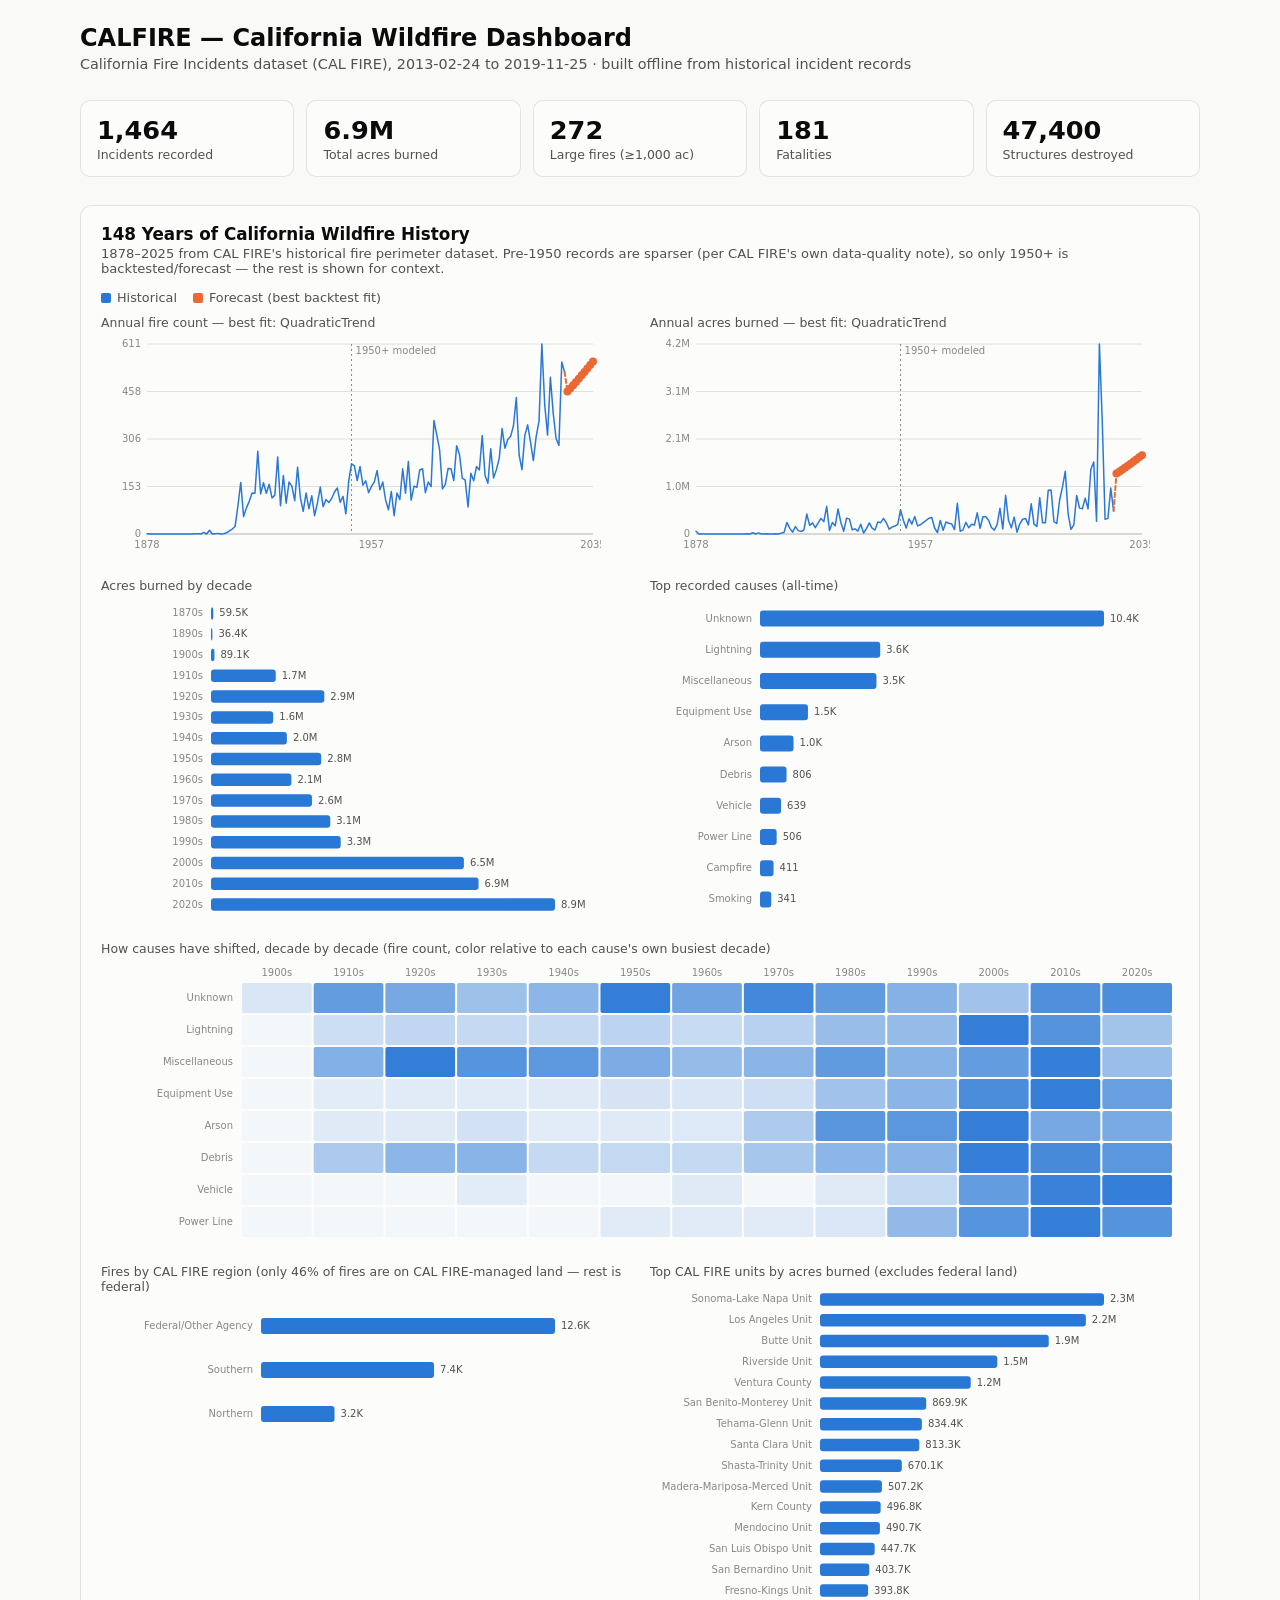
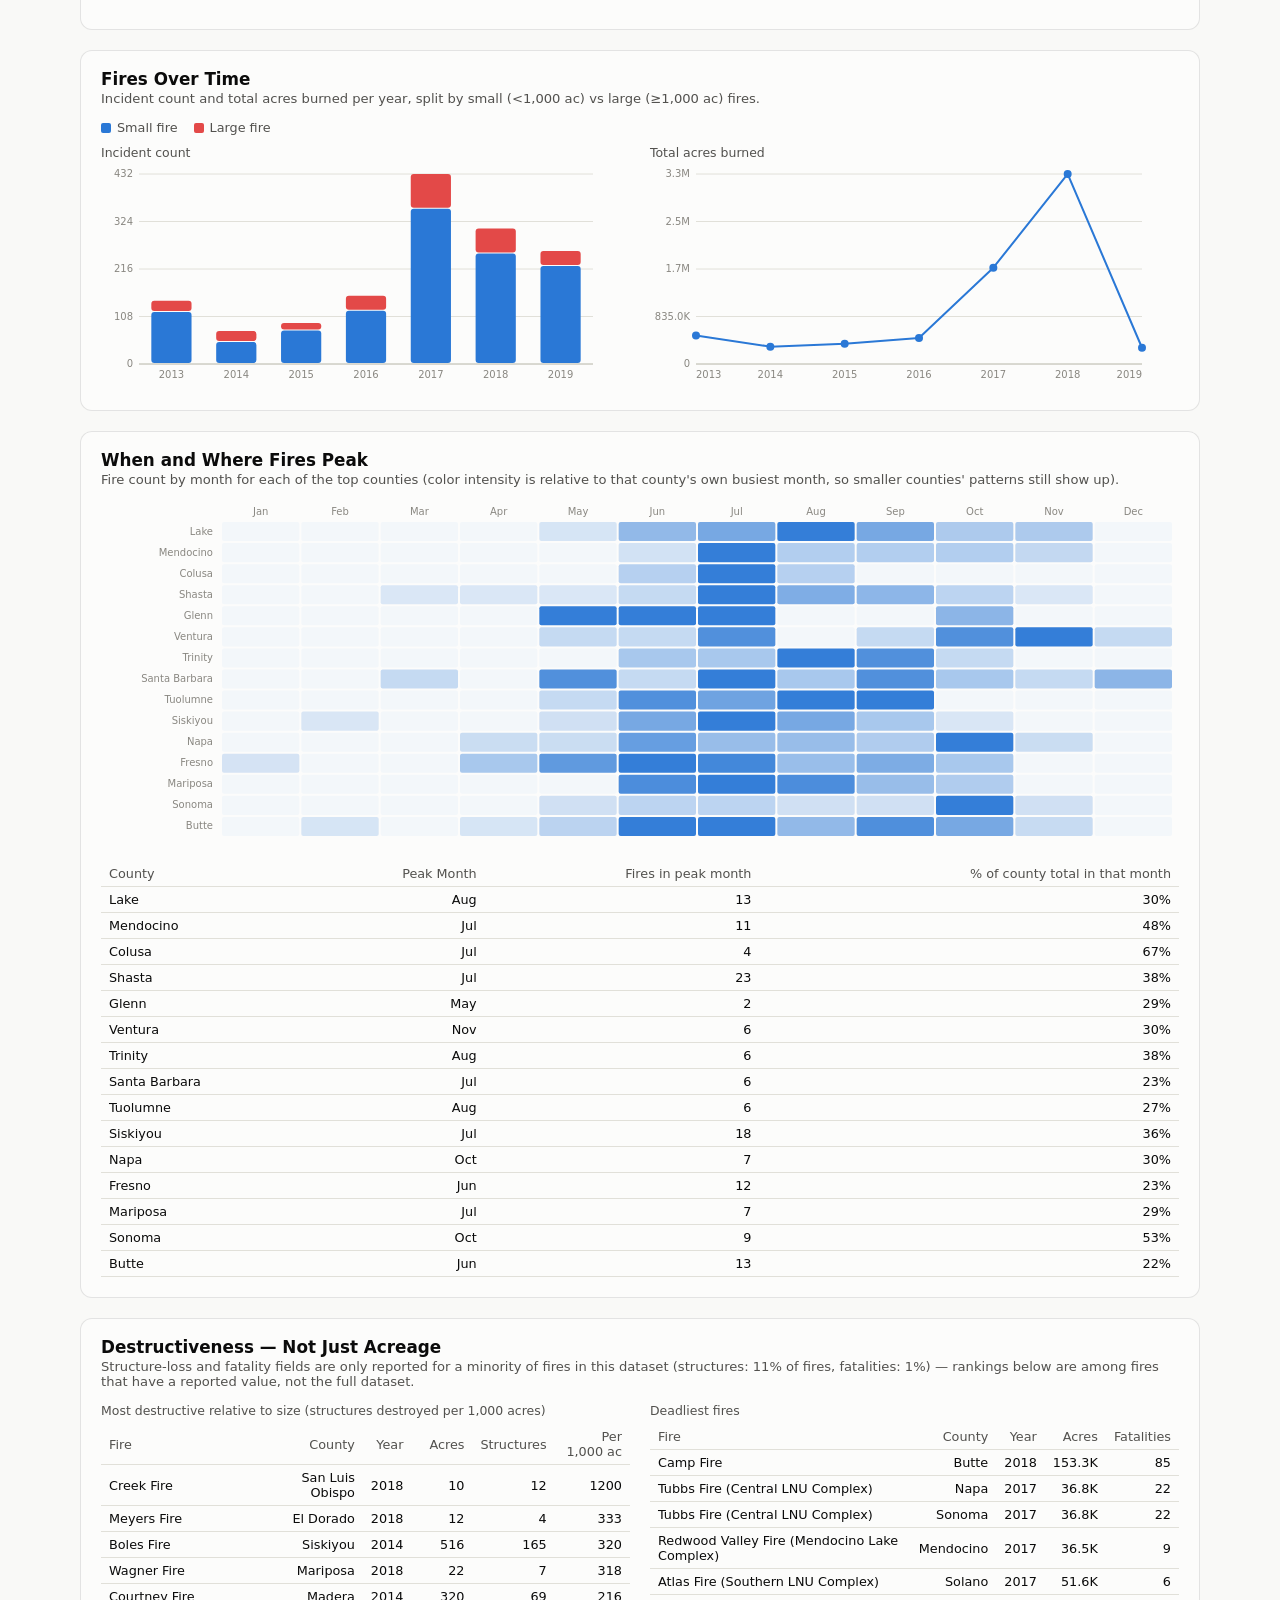
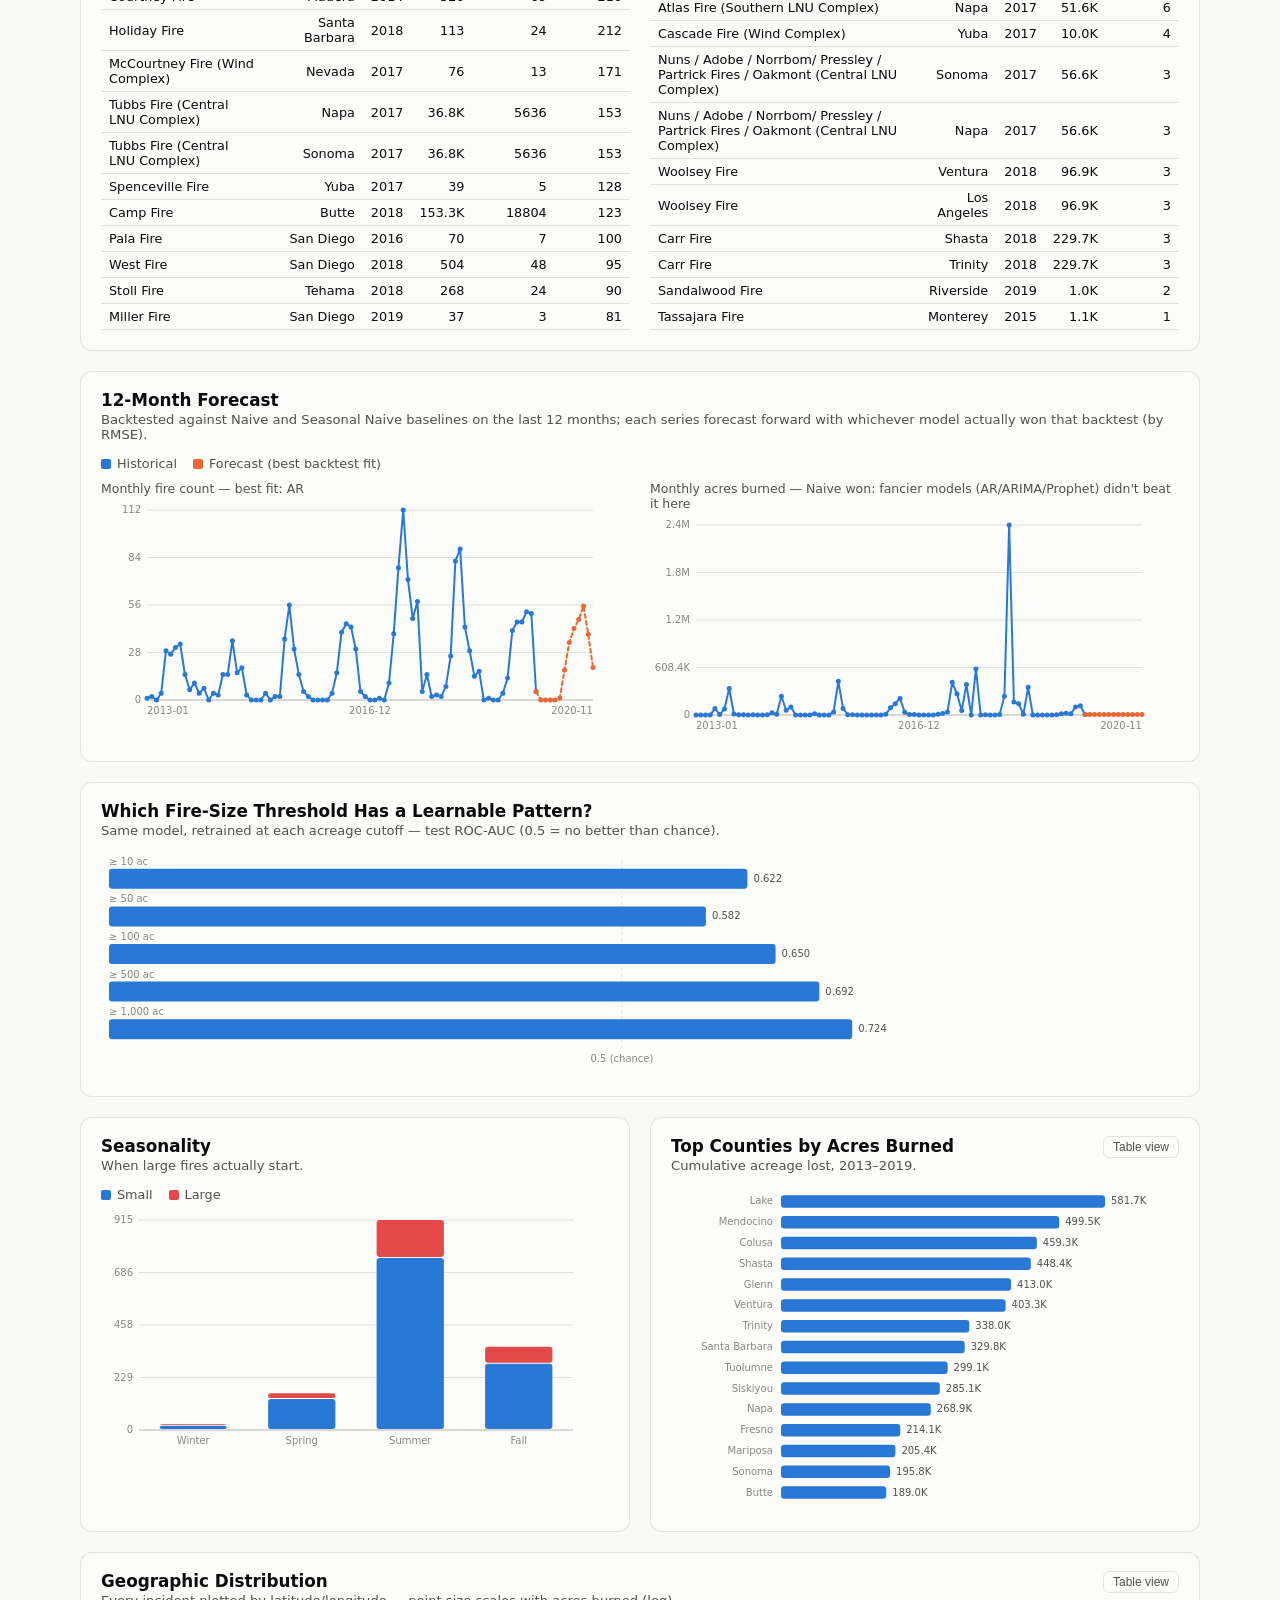
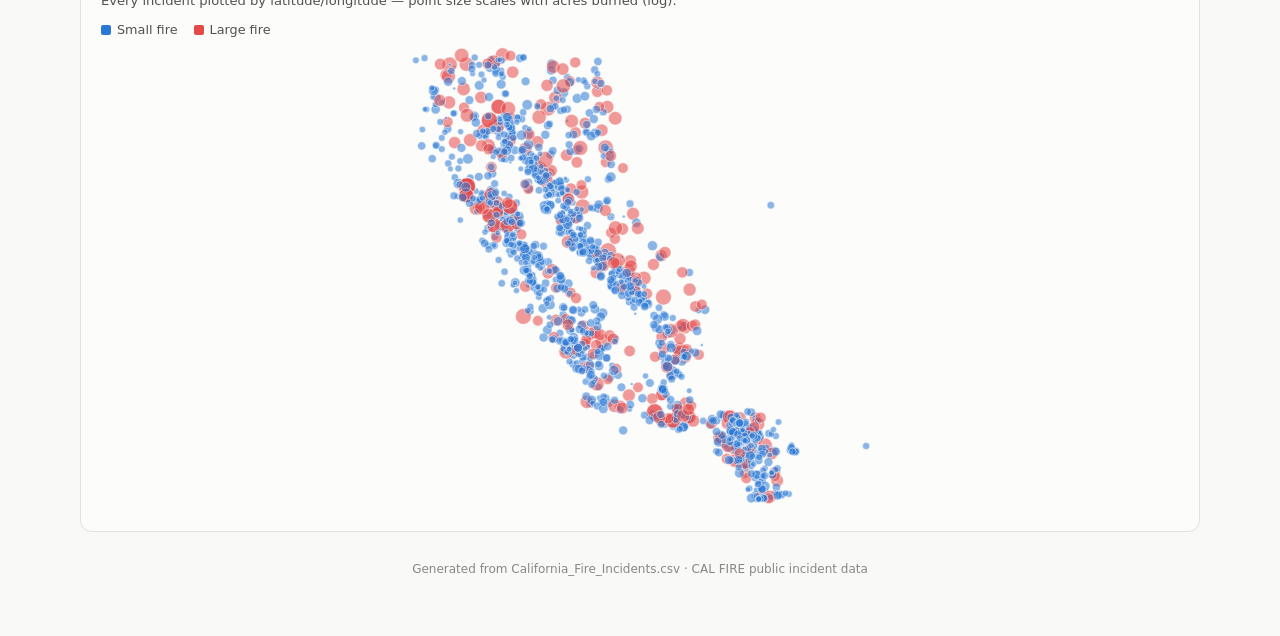
==== commit b29d2664: "Add CAL FIRE unit/region labeling to historical fire data CALFIRE_Administrative_Units.csv (27 units" ====
--- a/dashboard/index.html
+++ b/dashboard/index.html
@@ -144,6 +144,16 @@
         <div style="font-size:0.78rem;color:var(--text-secondary);margin-bottom:6px;">How causes have shifted, decade by decade (fire count, color relative to each cause's own busiest decade)</div>
         <div id="chart-cause-decade"></div>
       </div>
+      <div class="grid-2" style="margin-top:18px;">
+        <div>
+          <div style="font-size:0.78rem;color:var(--text-secondary);margin-bottom:6px;" id="region-label">Fires by CAL FIRE region</div>
+          <div id="chart-region"></div>
+        </div>
+        <div>
+          <div style="font-size:0.78rem;color:var(--text-secondary);margin-bottom:6px;">Top CAL FIRE units by acres burned (excludes federal land)</div>
+          <div id="chart-calfire-units"></div>
+        </div>
+      </div>
     </div>
 
     <div class="panel">
@@ -249,7 +259,7 @@
 <div class="tooltip" id="tooltip"></div>
 
 <script>
-const DATA = {"stats": {"total_incidents": 1464, "total_acres": 6939166.0, "total_fatalities": 181, "total_structures_destroyed": 47400, "date_min": "2013-02-24", "date_max": "2019-11-25", "small_count": 1192, "large_count": 272}, "yearly": [{"Year": 2013, "count": 144, "acres": 500716.0, "large": 26}, {"Year": 2014, "count": 75, "acres": 305380.0, "large": 25}, {"Year": 2015, "count": 93, "acres": 356960.0, "large": 17}, {"Year": 2016, "count": 155, "acres": 457957.0, "large": 34}, {"Year": 2017, "count": 432, "acres": 1692851.0, "large": 79}, {"Year": 2018, "count": 308, "acres": 3339959.0, "large": 57}, {"Year": 2019, "count": 257, "acres": 285343.0, "large": 34}], "seasonal": [{"Season": "Winter", "count": 26, "large": 7, "acres": 596834.0}, {"Season": "Spring", "count": 160, "large": 25, "acres": 118809.0}, {"Season": "Summer", "count": 915, "large": 166, "acres": 4875209.0}, {"Season": "Fall", "count": 363, "large": 74, "acres": 1348314.0}], "county": [{"CountyPrimary": "Lake", "count": 44, "acres": 581665.0}, {"CountyPrimary": "Mendocino", "count": 23, "acres": 499469.0}, {"CountyPrimary": "Colusa", "count": 6, "acres": 459316.0}, {"CountyPrimary": "Shasta", "count": 60, "acres": 448436.0}, {"CountyPrimary": "Glenn", "count": 7, "acres": 412975.0}, {"CountyPrimary": "Ventura", "count": 20, "acres": 403253.0}, {"CountyPrimary": "Trinity", "count": 16, "acres": 338013.0}, {"CountyPrimary": "Santa Barbara", "count": 26, "acres": 329751.0}, {"CountyPrimary": "Tuolumne", "count": 22, "acres": 299132.0}, {"CountyPrimary": "Siskiyou", "count": 50, "acres": 285123.0}, {"CountyPrimary": "Napa", "count": 23, "acres": 268906.0}, {"CountyPrimary": "Fresno", "count": 53, "acres": 214075.0}, {"CountyPrimary": "Mariposa", "count": 24, "acres": 205354.0}, {"CountyPrimary": "Sonoma", "count": 17, "acres": 195819.0}, {"CountyPrimary": "Butte", "count": 58, "acres": 188989.0}], "monthly": [{"Month": 1, "count": 5, "acres": 3286.0, "MonthName": "Jan"}, {"Month": 2, "count": 5, "acres": 2726.0, "MonthName": "Feb"}, {"Month": 3, "count": 5, "acres": 851.0, "MonthName": "Mar"}, {"Month": 4, "count": 31, "acres": 14456.0, "MonthName": "Apr"}, {"Month": 5, "count": 124, "acres": 103502.0, "MonthName": "May"}, {"Month": 6, "count": 288, "acres": 408786.0, "MonthName": "Jun"}, {"Month": 7, "count": 374, "acres": 3422598.0, "MonthName": "Jul"}, {"Month": 8, "count": 253, "acres": 1043825.0, "MonthName": "Aug"}, {"Month": 9, "count": 188, "acres": 454828.0, "MonthName": "Sep"}, {"Month": 10, "count": 135, "acres": 523587.0, "MonthName": "Oct"}, {"Month": 11, "count": 40, "acres": 369899.0, "MonthName": "Nov"}, {"Month": 12, "count": 16, "acres": 590822.0, "MonthName": "Dec"}], "heatmap": [{"CountyPrimary": "Lake", "Month": 1, "count": 0, "acres": 0.0, "MonthName": "Jan"}, {"CountyPrimary": "Lake", "Month": 2, "count": 0, "acres": 0.0, "MonthName": "Feb"}, {"CountyPrimary": "Lake", "Month": 3, "count": 0, "acres": 0.0, "MonthName": "Mar"}, {"CountyPrimary": "Lake", "Month": 4, "count": 0, "acres": 0.0, "MonthName": "Apr"}, {"CountyPrimary": "Lake", "Month": 5, "count": 1, "acres": 175.0, "MonthName": "May"}, {"CountyPrimary": "Lake", "Month": 6, "count": 6, "acres": 15515.0, "MonthName": "Jun"}, {"CountyPrimary": "Lake", "Month": 7, "count": 8, "acres": 533100.0, "MonthName": "Jul"}, {"CountyPrimary": "Lake", "Month": 8, "count": 13, "acres": 29738.0, "MonthName": "Aug"}, {"CountyPrimary": "Lake", "Month": 9, "count": 8, "acres": 450.0, "MonthName": "Sep"}, {"CountyPrimary": "Lake", "Month": 10, "count": 4, "acres": 2419.0, "MonthName": "Oct"}, {"CountyPrimary": "Lake", "Month": 11, "count": 4, "acres": 268.0, "MonthName": "Nov"}, {"CountyPrimary": "Lake", "Month": 12, "count": 0, "acres": 0.0, "MonthName": "Dec"}, {"CountyPrimary": "Mendocino", "Month": 1, "count": 0, "acres": 0.0, "MonthName": "Jan"}, {"CountyPrimary": "Mendocino", "Month": 2, "count": 0, "acres": 0.0, "MonthName": "Feb"}, {"CountyPrimary": "Mendocino", "Month": 3, "count": 0, "acres": 0.0, "MonthName": "Mar"}, {"CountyPrimary": "Mendocino", "Month": 4, "count": 0, "acres": 0.0, "MonthName": "Apr"}, {"CountyPrimary": "Mendocino", "Month": 5, "count": 0, "acres": 0.0, "MonthName": "May"}, {"CountyPrimary": "Mendocino", "Month": 6, "count": 1, "acres": 35.0, "MonthName": "Jun"}, {"CountyPrimary": "Mendocino", "Month": 7, "count": 11, "acres": 461420.0, "MonthName": "Jul"}, {"CountyPrimary": "Mendocino", "Month": 8, "count": 3, "acres": 367.0, "MonthName": "Aug"}, {"CountyPrimary": "Mendocino", "Month": 9, "count": 3, "acres": 294.0, "MonthName": "Sep"}, {"CountyPrimary": "Mendocino", "Month": 10, "count": 3, "acres": 37236.0, "MonthName": "Oct"}, {"CountyPrimary": "Mendocino", "Month": 11, "count": 2, "acres": 117.0, "MonthName": "Nov"}, {"CountyPrimary": "Mendocino", "Month": 12, "count": 0, "acres": 0.0, "MonthName": "Dec"}, {"CountyPrimary": "Colusa", "Month": 1, "count": 0, "acres": 0.0, "MonthName": "Jan"}, {"CountyPrimary": "Colusa", "Month": 2, "count": 0, "acres": 0.0, "MonthName": "Feb"}, {"CountyPrimary": "Colusa", "Month": 3, "count": 0, "acres": 0.0, "MonthName": "Mar"}, {"CountyPrimary": "Colusa", "Month": 4, "count": 0, "acres": 0.0, "MonthName": "Apr"}, {"CountyPrimary": "Colusa", "Month": 5, "count": 0, "acres": 0.0, "MonthName": "May"}, {"CountyPrimary": "Colusa", "Month": 6, "count": 1, "acres": 28.0, "MonthName": "Jun"}, {"CountyPrimary": "Colusa", "Month": 7, "count": 4, "acres": 459268.0, "MonthName": "Jul"}, {"CountyPrimary": "Colusa", "Month": 8, "count": 1, "acres": 20.0, "MonthName": "Aug"}, {"CountyPrimary": "Colusa", "Month": 9, "count": 0, "acres": 0.0, "MonthName": "Sep"}, {"CountyPrimary": "Colusa", "Month": 10, "count": 0, "acres": 0.0, "MonthName": "Oct"}, {"CountyPrimary": "Colusa", "Month": 11, "count": 0, "acres": 0.0, "MonthName": "Nov"}, {"CountyPrimary": "Colusa", "Month": 12, "count": 0, "acres": 0.0, "MonthName": "Dec"}, {"CountyPrimary": "Shasta", "Month": 1, "count": 0, "acres": 0.0, "MonthName": "Jan"}, {"CountyPrimary": "Shasta", "Month": 2, "count": 0, "acres": 0.0, "MonthName": "Feb"}, {"CountyPrimary": "Shasta", "Month": 3, "count": 1, "acres": 11.0, "MonthName": "Mar"}, {"CountyPrimary": "Shasta", "Month": 4, "count": 1, "acres": 45.0, "MonthName": "Apr"}, {"CountyPrimary": "Shasta", "Month": 5, "count": 1, "acres": 50.0, "MonthName": "May"}, {"CountyPrimary": "Shasta", "Month": 6, "count": 4, "acres": 2120.0, "MonthName": "Jun"}, {"CountyPrimary": "Shasta", "Month": 7, "count": 23, "acres": 322394.0, "MonthName": "Jul"}, {"CountyPrimary": "Shasta", "Month": 8, "count": 13, "acres": 49446.0, "MonthName": "Aug"}, {"CountyPrimary": "Shasta", "Month": 9, "count": 11, "acres": 74168.0, "MonthName": "Sep"}, {"CountyPrimary": "Shasta", "Month": 10, "count": 5, "acres": 169.0, "MonthName": "Oct"}, {"CountyPrimary": "Shasta", "Month": 11, "count": 1, "acres": 33.0, "MonthName": "Nov"}, {"CountyPrimary": "Shasta", "Month": 12, "count": 0, "acres": 0.0, "MonthName": "Dec"}, {"CountyPrimary": "Glenn", "Month": 1, "count": 0, "acres": 0.0, "MonthName": "Jan"}, {"CountyPrimary": "Glenn", "Month": 2, "count": 0, "acres": 0.0, "MonthName": "Feb"}, {"CountyPrimary": "Glenn", "Month": 3, "count": 0, "acres": 0.0, "MonthName": "Mar"}, {"CountyPrimary": "Glenn", "Month": 4, "count": 0, "acres": 0.0, "MonthName": "Apr"}, {"CountyPrimary": "Glenn", "Month": 5, "count": 2, "acres": 292.0, "MonthName": "May"}, {"CountyPrimary": "Glenn", "Month": 6, "count": 2, "acres": 2417.0, "MonthName": "Jun"}, {"CountyPrimary": "Glenn", "Month": 7, "count": 2, "acres": 410203.0, "MonthName": "Jul"}, {"CountyPrimary": "Glenn", "Month": 8, "count": 0, "acres": 0.0, "MonthName": "Aug"}, {"CountyPrimary": "Glenn", "Month": 9, "count": 0, "acres": 0.0, "MonthName": "Sep"}, {"CountyPrimary": "Glenn", "Month": 10, "count": 1, "acres": 63.0, "MonthName": "Oct"}, {"CountyPrimary": "Glenn", "Month": 11, "count": 0, "acres": 0.0, "MonthName": "Nov"}, {"CountyPrimary": "Glenn", "Month": 12, "count": 0, "acres": 0.0, "MonthName": "Dec"}, {"CountyPrimary": "Ventura", "Month": 1, "count": 0, "acres": 0.0, "MonthName": "Jan"}, {"CountyPrimary": "Ventura", "Month": 2, "count": 0, "acres": 0.0, "MonthName": "Feb"}, {"CountyPrimary": "Ventura", "Month": 3, "count": 0, "acres": 0.0, "MonthName": "Mar"}, {"CountyPrimary": "Ventura", "Month": 4, "count": 0, "acres": 0.0, "MonthName": "Apr"}, {"CountyPrimary": "Ventura", "Month": 5, "count": 1, "acres": 4346.0, "MonthName": "May"}, {"CountyPrimary": "Ventura", "Month": 6, "count": 1, "acres": 2304.0, "MonthName": "Jun"}, {"CountyPrimary": "Ventura", "Month": 7, "count": 5, "acres": 319.0, "MonthName": "Jul"}, {"CountyPrimary": "Ventura", "Month": 8, "count": 0, "acres": 0.0, "MonthName": "Aug"}, {"CountyPrimary": "Ventura", "Month": 9, "count": 1, "acres": 279.0, "MonthName": "Sep"}, {"CountyPrimary": "Ventura", "Month": 10, "count": 5, "acres": 12182.0, "MonthName": "Oct"}, {"CountyPrimary": "Ventura", "Month": 11, "count": 6, "acres": 101930.0, "MonthName": "Nov"}, {"CountyPrimary": "Ventura", "Month": 12, "count": 1, "acres": 281893.0, "MonthName": "Dec"}, {"CountyPrimary": "Trinity", "Month": 1, "count": 0, "acres": 0.0, "MonthName": "Jan"}, {"CountyPrimary": "Trinity", "Month": 2, "count": 0, "acres": 0.0, "MonthName": "Feb"}, {"CountyPrimary": "Trinity", "Month": 3, "count": 0, "acres": 0.0, "MonthName": "Mar"}, {"CountyPrimary": "Trinity", "Month": 4, "count": 0, "acres": 0.0, "MonthName": "Apr"}, {"CountyPrimary": "Trinity", "Month": 5, "count": 0, "acres": 0.0, "MonthName": "May"}, {"CountyPrimary": "Trinity", "Month": 6, "count": 2, "acres": 1842.0, "MonthName": "Jun"}, {"CountyPrimary": "Trinity", "Month": 7, "count": 2, "acres": 229666.0, "MonthName": "Jul"}, {"CountyPrimary": "Trinity", "Month": 8, "count": 6, "acres": 27354.0, "MonthName": "Aug"}, {"CountyPrimary": "Trinity", "Month": 9, "count": 5, "acres": 79003.0, "MonthName": "Sep"}, {"CountyPrimary": "Trinity", "Month": 10, "count": 1, "acres": 148.0, "MonthName": "Oct"}, {"CountyPrimary": "Trinity", "Month": 11, "count": 0, "acres": 0.0, "MonthName": "Nov"}, {"CountyPrimary": "Trinity", "Month": 12, "count": 0, "acres": 0.0, "MonthName": "Dec"}, {"CountyPrimary": "Santa Barbara", "Month": 1, "count": 0, "acres": 0.0, "MonthName": "Jan"}, {"CountyPrimary": "Santa Barbara", "Month": 2, "count": 0, "acres": 0.0, "MonthName": "Feb"}, {"CountyPrimary": "Santa Barbara", "Month": 3, "count": 1, "acres": 258.0, "MonthName": "Mar"}, {"CountyPrimary": "Santa Barbara", "Month": 4, "count": 0, "acres": 0.0, "MonthName": "Apr"}, {"CountyPrimary": "Santa Barbara", "Month": 5, "count": 5, "acres": 3036.0, "MonthName": "May"}, {"CountyPrimary": "Santa Barbara", "Month": 6, "count": 1, "acres": 7474.0, "MonthName": "Jun"}, {"CountyPrimary": "Santa Barbara", "Month": 7, "count": 6, "acres": 18880.0, "MonthName": "Jul"}, {"CountyPrimary": "Santa Barbara", "Month": 8, "count": 2, "acres": 1066.0, "MonthName": "Aug"}, {"CountyPrimary": "Santa Barbara", "Month": 9, "count": 5, "acres": 13549.0, "MonthName": "Sep"}, {"CountyPrimary": "Santa Barbara", "Month": 10, "count": 2, "acres": 441.0, "MonthName": "Oct"}, {"CountyPrimary": "Santa Barbara", "Month": 11, "count": 1, "acres": 3126.0, "MonthName": "Nov"}, {"CountyPrimary": "Santa Barbara", "Month": 12, "count": 3, "acres": 281921.0, "MonthName": "Dec"}, {"CountyPrimary": "Tuolumne", "Month": 1, "count": 0, "acres": 0.0, "MonthName": "Jan"}, {"CountyPrimary": "Tuolumne", "Month": 2, "count": 0, "acres": 0.0, "MonthName": "Feb"}, {"CountyPrimary": "Tuolumne", "Month": 3, "count": 0, "acres": 0.0, "MonthName": "Mar"}, {"CountyPrimary": "Tuolumne", "Month": 4, "count": 0, "acres": 0.0, "MonthName": "Apr"}, {"CountyPrimary": "Tuolumne", "Month": 5, "count": 1, "acres": 85.0, "MonthName": "May"}, {"CountyPrimary": "Tuolumne", "Month": 6, "count": 5, "acres": 1057.0, "MonthName": "Jun"}, {"CountyPrimary": "Tuolumne", "Month": 7, "count": 4, "acres": 1050.0, "MonthName": "Jul"}, {"CountyPrimary": "Tuolumne", "Month": 8, "count": 6, "acres": 294987.0, "MonthName": "Aug"}, {"CountyPrimary": "Tuolumne", "Month": 9, "count": 6, "acres": 1953.0, "MonthName": "Sep"}, {"CountyPrimary": "Tuolumne", "Month": 10, "count": 0, "acres": 0.0, "MonthName": "Oct"}, {"CountyPrimary": "Tuolumne", "Month": 11, "count": 0, "acres": 0.0, "MonthName": "Nov"}, {"CountyPrimary": "Tuolumne", "Month": 12, "count": 0, "acres": 0.0, "MonthName": "Dec"}, {"CountyPrimary": "Siskiyou", "Month": 1, "count": 0, "acres": 0.0, "MonthName": "Jan"}, {"CountyPrimary": "Siskiyou", "Month": 2, "count": 1, "acres": 200.0, "MonthName": "Feb"}, {"CountyPrimary": "Siskiyou", "Month": 3, "count": 0, "acres": 0.0, "MonthName": "Mar"}, {"CountyPrimary": "Siskiyou", "Month": 4, "count": 0, "acres": 0.0, "MonthName": "Apr"}, {"CountyPrimary": "Siskiyou", "Month": 5, "count": 2, "acres": 154.0, "MonthName": "May"}, {"CountyPrimary": "Siskiyou", "Month": 6, "count": 11, "acres": 3327.0, "MonthName": "Jun"}, {"CountyPrimary": "Siskiyou", "Month": 7, "count": 18, "acres": 122288.0, "MonthName": "Jul"}, {"CountyPrimary": "Siskiyou", "Month": 8, "count": 11, "acres": 156386.0, "MonthName": "Aug"}, {"CountyPrimary": "Siskiyou", "Month": 9, "count": 6, "acres": 2753.0, "MonthName": "Sep"}, {"CountyPrimary": "Siskiyou", "Month": 10, "count": 1, "acres": 15.0, "MonthName": "Oct"}, {"CountyPrimary": "Siskiyou", "Month": 11, "count": 0, "acres": 0.0, "MonthName": "Nov"}, {"CountyPrimary": "Siskiyou", "Month": 12, "count": 0, "acres": 0.0, "MonthName": "Dec"}, {"CountyPrimary": "Napa", "Month": 1, "count": 0, "acres": 0.0, "MonthName": "Jan"}, {"CountyPrimary": "Napa", "Month": 2, "count": 0, "acres": 0.0, "MonthName": "Feb"}, {"CountyPrimary": "Napa", "Month": 3, "count": 0, "acres": 0.0, "MonthName": "Mar"}, {"CountyPrimary": "Napa", "Month": 4, "count": 1, "acres": 75.0, "MonthName": "Apr"}, {"CountyPrimary": "Napa", "Month": 5, "count": 1, "acres": 12.0, "MonthName": "May"}, {"CountyPrimary": "Napa", "Month": 6, "count": 5, "acres": 90417.0, "MonthName": "Jun"}, {"CountyPrimary": "Napa", "Month": 7, "count": 3, "acres": 4499.0, "MonthName": "Jul"}, {"CountyPrimary": "Napa", "Month": 8, "count": 3, "acres": 25242.0, "MonthName": "Aug"}, {"CountyPrimary": "Napa", "Month": 9, "count": 2, "acres": 2517.0, "MonthName": "Sep"}, {"CountyPrimary": "Napa", "Month": 10, "count": 7, "acres": 145954.0, "MonthName": "Oct"}, {"CountyPrimary": "Napa", "Month": 11, "count": 1, "acres": 190.0, "MonthName": "Nov"}, {"CountyPrimary": "Napa", "Month": 12, "count": 0, "acres": 0.0, "MonthName": "Dec"}, {"CountyPrimary": "Fresno", "Month": 1, "count": 1, "acres": 106.0, "MonthName": "Jan"}, {"CountyPrimary": "Fresno", "Month": 2, "count": 0, "acres": 0.0, "MonthName": "Feb"}, {"CountyPrimary": "Fresno", "Month": 3, "count": 0, "acres": 0.0, "MonthName": "Mar"}, {"CountyPrimary": "Fresno", "Month": 4, "count": 4, "acres": 6870.0, "MonthName": "Apr"}, {"CountyPrimary": "Fresno", "Month": 5, "count": 9, "acres": 11486.0, "MonthName": "May"}, {"CountyPrimary": "Fresno", "Month": 6, "count": 12, "acres": 1562.0, "MonthName": "Jun"}, {"CountyPrimary": "Fresno", "Month": 7, "count": 11, "acres": 183591.0, "MonthName": "Jul"}, {"CountyPrimary": "Fresno", "Month": 8, "count": 5, "acres": 7363.0, "MonthName": "Aug"}, {"CountyPrimary": "Fresno", "Month": 9, "count": 7, "acres": 770.0, "MonthName": "Sep"}, {"CountyPrimary": "Fresno", "Month": 10, "count": 4, "acres": 2327.0, "MonthName": "Oct"}, {"CountyPrimary": "Fresno", "Month": 11, "count": 0, "acres": 0.0, "MonthName": "Nov"}, {"CountyPrimary": "Fresno", "Month": 12, "count": 0, "acres": 0.0, "MonthName": "Dec"}, {"CountyPrimary": "Mariposa", "Month": 1, "count": 0, "acres": 0.0, "MonthName": "Jan"}, {"CountyPrimary": "Mariposa", "Month": 2, "count": 0, "acres": 0.0, "MonthName": "Feb"}, {"CountyPrimary": "Mariposa", "Month": 3, "count": 0, "acres": 0.0, "MonthName": "Mar"}, {"CountyPrimary": "Mariposa", "Month": 4, "count": 0, "acres": 0.0, "MonthName": "Apr"}, {"CountyPrimary": "Mariposa", "Month": 5, "count": 0, "acres": 0.0, "MonthName": "May"}, {"CountyPrimary": "Mariposa", "Month": 6, "count": 6, "acres": 2699.0, "MonthName": "Jun"}, {"CountyPrimary": "Mariposa", "Month": 7, "count": 7, "acres": 179421.0, "MonthName": "Jul"}, {"CountyPrimary": "Mariposa", "Month": 8, "count": 6, "acres": 16964.0, "MonthName": "Aug"}, {"CountyPrimary": "Mariposa", "Month": 9, "count": 3, "acres": 690.0, "MonthName": "Sep"}, {"CountyPrimary": "Mariposa", "Month": 10, "count": 2, "acres": 5580.0, "MonthName": "Oct"}, {"CountyPrimary": "Mariposa", "Month": 11, "count": 0, "acres": 0.0, "MonthName": "Nov"}, {"CountyPrimary": "Mariposa", "Month": 12, "count": 0, "acres": 0.0, "MonthName": "Dec"}, {"CountyPrimary": "Sonoma", "Month": 1, "count": 0, "acres": 0.0, "MonthName": "Jan"}, {"CountyPrimary": "Sonoma", "Month": 2, "count": 0, "acres": 0.0, "MonthName": "Feb"}, {"CountyPrimary": "Sonoma", "Month": 3, "count": 0, "acres": 0.0, "MonthName": "Mar"}, {"CountyPrimary": "Sonoma", "Month": 4, "count": 0, "acres": 0.0, "MonthName": "Apr"}, {"CountyPrimary": "Sonoma", "Month": 5, "count": 1, "acres": 125.0, "MonthName": "May"}, {"CountyPrimary": "Sonoma", "Month": 6, "count": 2, "acres": 38.0, "MonthName": "Jun"}, {"CountyPrimary": "Sonoma", "Month": 7, "count": 2, "acres": 169.0, "MonthName": "Jul"}, {"CountyPrimary": "Sonoma", "Month": 8, "count": 1, "acres": 18.0, "MonthName": "Aug"}, {"CountyPrimary": "Sonoma", "Month": 9, "count": 1, "acres": 1547.0, "MonthName": "Sep"}, {"CountyPrimary": "Sonoma", "Month": 10, "count": 9, "acres": 190417.0, "MonthName": "Oct"}, {"CountyPrimary": "Sonoma", "Month": 11, "count": 1, "acres": 3505.0, "MonthName": "Nov"}, {"CountyPrimary": "Sonoma", "Month": 12, "count": 0, "acres": 0.0, "MonthName": "Dec"}, {"CountyPrimary": "Butte", "Month": 1, "count": 0, "acres": 0.0, "MonthName": "Jan"}, {"CountyPrimary": "Butte", "Month": 2, "count": 1, "acres": 0.0, "MonthName": "Feb"}, {"CountyPrimary": "Butte", "Month": 3, "count": 0, "acres": 0.0, "MonthName": "Mar"}, {"CountyPrimary": "Butte", "Month": 4, "count": 1, "acres": 10.0, "MonthName": "Apr"}, {"CountyPrimary": "Butte", "Month": 5, "count": 3, "acres": 171.0, "MonthName": "May"}, {"CountyPrimary": "Butte", "Month": 6, "count": 13, "acres": 1262.0, "MonthName": "Jun"}, {"CountyPrimary": "Butte", "Month": 7, "count": 13, "acres": 8033.0, "MonthName": "Jul"}, {"CountyPrimary": "Butte", "Month": 8, "count": 6, "acres": 7288.0, "MonthName": "Aug"}, {"CountyPrimary": "Butte", "Month": 9, "count": 11, "acres": 3122.0, "MonthName": "Sep"}, {"CountyPrimary": "Butte", "Month": 10, "count": 8, "acres": 15767.0, "MonthName": "Oct"}, {"CountyPrimary": "Butte", "Month": 11, "count": 2, "acres": 153336.0, "MonthName": "Nov"}, {"CountyPrimary": "Butte", "Month": 12, "count": 0, "acres": 0.0, "MonthName": "Dec"}], "peak_month": [{"CountyPrimary": "Lake", "PeakMonth": "Aug", "PeakCount": 13, "TotalCount": 44, "PeakShare": 0.29545454545454547}, {"CountyPrimary": "Mendocino", "PeakMonth": "Jul", "PeakCount": 11, "TotalCount": 23, "PeakShare": 0.4782608695652174}, {"CountyPrimary": "Colusa", "PeakMonth": "Jul", "PeakCount": 4, "TotalCount": 6, "PeakShare": 0.6666666666666666}, {"CountyPrimary": "Shasta", "PeakMonth": "Jul", "PeakCount": 23, "TotalCount": 60, "PeakShare": 0.38333333333333336}, {"CountyPrimary": "Glenn", "PeakMonth": "May", "PeakCount": 2, "TotalCount": 7, "PeakShare": 0.2857142857142857}, {"CountyPrimary": "Ventura", "PeakMonth": "Nov", "PeakCount": 6, "TotalCount": 20, "PeakShare": 0.3}, {"CountyPrimary": "Trinity", "PeakMonth": "Aug", "PeakCount": 6, "TotalCount": 16, "PeakShare": 0.375}, {"CountyPrimary": "Santa Barbara", "PeakMonth": "Jul", "PeakCount": 6, "TotalCount": 26, "PeakShare": 0.23076923076923078}, {"CountyPrimary": "Tuolumne", "PeakMonth": "Aug", "PeakCount": 6, "TotalCount": 22, "PeakShare": 0.2727272727272727}, {"CountyPrimary": "Siskiyou", "PeakMonth": "Jul", "PeakCount": 18, "TotalCount": 50, "PeakShare": 0.36}, {"CountyPrimary": "Napa", "PeakMonth": "Oct", "PeakCount": 7, "TotalCount": 23, "PeakShare": 0.30434782608695654}, {"CountyPrimary": "Fresno", "PeakMonth": "Jun", "PeakCount": 12, "TotalCount": 53, "PeakShare": 0.22641509433962265}, {"CountyPrimary": "Mariposa", "PeakMonth": "Jul", "PeakCount": 7, "TotalCount": 24, "PeakShare": 0.2916666666666667}, {"CountyPrimary": "Sonoma", "PeakMonth": "Oct", "PeakCount": 9, "TotalCount": 17, "PeakShare": 0.5294117647058824}, {"CountyPrimary": "Butte", "PeakMonth": "Jun", "PeakCount": 13, "TotalCount": 58, "PeakShare": 0.22413793103448276}], "destructive": [{"Name": "Creek Fire", "CountyPrimary": "San Luis Obispo", "Year": 2018, "AcresBurned": 10.0, "StructuresDestroyedNum": 12.0, "StructuresPer1000Acres": 1200.0}, {"Name": "Meyers Fire", "CountyPrimary": "El Dorado", "Year": 2018, "AcresBurned": 12.0, "StructuresDestroyedNum": 4.0, "StructuresPer1000Acres": 333.3333333333333}, {"Name": "Boles Fire", "CountyPrimary": "Siskiyou", "Year": 2014, "AcresBurned": 516.0, "StructuresDestroyedNum": 165.0, "StructuresPer1000Acres": 319.7674418604651}, {"Name": "Wagner Fire", "CountyPrimary": "Mariposa", "Year": 2018, "AcresBurned": 22.0, "StructuresDestroyedNum": 7.0, "StructuresPer1000Acres": 318.1818181818182}, {"Name": "Courtney Fire", "CountyPrimary": "Madera", "Year": 2014, "AcresBurned": 320.0, "StructuresDestroyedNum": 69.0, "StructuresPer1000Acres": 215.625}, {"Name": "Holiday Fire", "CountyPrimary": "Santa Barbara", "Year": 2018, "AcresBurned": 113.0, "StructuresDestroyedNum": 24.0, "StructuresPer1000Acres": 212.38938053097345}, {"Name": "McCourtney Fire (Wind Complex)", "CountyPrimary": "Nevada", "Year": 2017, "AcresBurned": 76.0, "StructuresDestroyedNum": 13.0, "StructuresPer1000Acres": 171.05263157894737}, {"Name": "Tubbs Fire (Central LNU Complex)", "CountyPrimary": "Napa", "Year": 2017, "AcresBurned": 36807.0, "StructuresDestroyedNum": 5636.0, "StructuresPer1000Acres": 153.12304724644767}, {"Name": "Tubbs Fire (Central LNU Complex)", "CountyPrimary": "Sonoma", "Year": 2017, "AcresBurned": 36807.0, "StructuresDestroyedNum": 5636.0, "StructuresPer1000Acres": 153.12304724644767}, {"Name": "Spenceville Fire", "CountyPrimary": "Yuba", "Year": 2017, "AcresBurned": 39.0, "StructuresDestroyedNum": 5.0, "StructuresPer1000Acres": 128.2051282051282}, {"Name": "Camp Fire", "CountyPrimary": "Butte", "Year": 2018, "AcresBurned": 153336.0, "StructuresDestroyedNum": 18804.0, "StructuresPer1000Acres": 122.63264986695883}, {"Name": "Pala Fire", "CountyPrimary": "San Diego", "Year": 2016, "AcresBurned": 70.0, "StructuresDestroyedNum": 7.0, "StructuresPer1000Acres": 99.99999999999999}, {"Name": "West Fire", "CountyPrimary": "San Diego", "Year": 2018, "AcresBurned": 504.0, "StructuresDestroyedNum": 48.0, "StructuresPer1000Acres": 95.23809523809524}, {"Name": "Stoll Fire", "CountyPrimary": "Tehama", "Year": 2018, "AcresBurned": 268.0, "StructuresDestroyedNum": 24.0, "StructuresPer1000Acres": 89.55223880597015}, {"Name": "Miller Fire", "CountyPrimary": "San Diego", "Year": 2019, "AcresBurned": 37.0, "StructuresDestroyedNum": 3.0, "StructuresPer1000Acres": 81.08108108108108}], "deadly": [{"Name": "Camp Fire", "CountyPrimary": "Butte", "Year": 2018, "AcresBurned": 153336.0, "FatalitiesNum": 85.0}, {"Name": "Tubbs Fire (Central LNU Complex)", "CountyPrimary": "Napa", "Year": 2017, "AcresBurned": 36807.0, "FatalitiesNum": 22.0}, {"Name": "Tubbs Fire (Central LNU Complex)", "CountyPrimary": "Sonoma", "Year": 2017, "AcresBurned": 36807.0, "FatalitiesNum": 22.0}, {"Name": "Redwood Valley Fire (Mendocino Lake Complex)", "CountyPrimary": "Mendocino", "Year": 2017, "AcresBurned": 36523.0, "FatalitiesNum": 9.0}, {"Name": "Atlas Fire (Southern LNU Complex)", "CountyPrimary": "Solano", "Year": 2017, "AcresBurned": 51624.0, "FatalitiesNum": 6.0}, {"Name": "Atlas Fire (Southern LNU Complex)", "CountyPrimary": "Napa", "Year": 2017, "AcresBurned": 51624.0, "FatalitiesNum": 6.0}, {"Name": "Cascade Fire (Wind Complex)", "CountyPrimary": "Yuba", "Year": 2017, "AcresBurned": 9989.0, "FatalitiesNum": 4.0}, {"Name": "Nuns / Adobe / Norrbom/ Pressley / Partrick Fires / Oakmont (Central LNU Complex)", "CountyPrimary": "Sonoma", "Year": 2017, "AcresBurned": 56556.0, "FatalitiesNum": 3.0}, {"Name": "Nuns / Adobe / Norrbom/ Pressley / Partrick Fires / Oakmont (Central LNU Complex)", "CountyPrimary": "Napa", "Year": 2017, "AcresBurned": 56556.0, "FatalitiesNum": 3.0}, {"Name": "Woolsey Fire", "CountyPrimary": "Ventura", "Year": 2018, "AcresBurned": 96949.0, "FatalitiesNum": 3.0}, {"Name": "Woolsey Fire", "CountyPrimary": "Los Angeles", "Year": 2018, "AcresBurned": 96949.0, "FatalitiesNum": 3.0}, {"Name": "Carr Fire", "CountyPrimary": "Shasta", "Year": 2018, "AcresBurned": 229651.0, "FatalitiesNum": 3.0}, {"Name": "Carr Fire", "CountyPrimary": "Trinity", "Year": 2018, "AcresBurned": 229651.0, "FatalitiesNum": 3.0}, {"Name": "Sandalwood Fire", "CountyPrimary": "Riverside", "Year": 2019, "AcresBurned": 1011.0, "FatalitiesNum": 2.0}, {"Name": "Tassajara Fire", "CountyPrimary": "Monterey", "Year": 2015, "AcresBurned": 1086.0, "FatalitiesNum": 1.0}], "reporting_coverage": {"structures_pct": 0.10997267759562841, "fatalities_pct": 0.014344262295081968}, "points": [{"lat": 37.857, "lon": -120.086, "acres": 257314.0, "Year": 2013, "Large": 1, "county": "Tuolumne", "Name": "Rim Fire"}, {"lat": 34.585595, "lon": -118.423176, "acres": 30274.0, "Year": 2013, "Large": 1, "county": "Los Angeles", "Name": "Powerhouse Fire"}, {"lat": 33.7095, "lon": -116.72885, "acres": 27531.0, "Year": 2013, "Large": 1, "county": "Riverside", "Name": "Mountain Fire"}, {"lat": 39.12, "lon": -120.65, "acres": 27440.0, "Year": 2013, "Large": 1, "county": "Placer", "Name": "American Fire"}, {"lat": 37.279, "lon": -119.318, "acres": 22992.0, "Year": 2013, "Large": 1, "county": "Fresno", "Name": "Aspen Fire"}, {"lat": 33.86157, "lon": -116.90427, "acres": 20292.0, "Year": 2013, "Large": 1, "county": "Riverside", "Name": "Silver Fire"}, {"lat": 41.32, "lon": -123.176, "acres": 14754.0, "Year": 2013, "Large": 1, "county": "Siskiyou", "Name": "Salmon River Complex"}, {"lat": 41.035, "lon": -123.488, "acres": 12503.0, "Year": 2013, "Large": 1, "county": "Humboldt", "Name": "Corral Complex"}, {"lat": 40.04263, "lon": -121.85397, "acres": 11429.0, "Year": 2013, "Large": 1, "county": "Tehama", "Name": "Deer Fire"}, {"lat": 40.498332, "lon": -122.535496, "acres": 8073.0, "Year": 2013, "Large": 1, "county": "Shasta", "Name": "Clover Fire"}, {"lat": 32.95435, "lon": -116.47381, "acres": 7055.0, "Year": 2013, "Large": 1, "county": "San Diego", "Name": "Chariot Fire"}, {"lat": 40.190062, "lon": -121.595555, "acres": 6965.0, "Year": 2013, "Large": 1, "county": "Tehama", "Name": "Panther Fire"}, {"lat": 34.7861, "lon": -118.9411, "acres": 4346.0, "Year": 2013, "Large": 1, "county": "Kern", "Name": "Grand Fire"}, {"lat": 34.7861, "lon": -118.9411, "acres": 4346.0, "Year": 2013, "Large": 1, "county": "Ventura", "Name": "Grand Fire"}, {"lat": 38.8167, "lon": -122.8498, "acres": 3505.0, "Year": 2013, "Large": 1, "county": "Sonoma", "Name": "McCabe Fire"}, {"lat": 34.288877, "lon": -116.941311, "acres": 3166.0, "Year": 2013, "Large": 1, "county": "Riverside", "Name": "Summit Fire"}, {"lat": 37.90757, "lon": -121.882582, "acres": 3111.0, "Year": 2013, "Large": 1, "county": "Contra Costa", "Name": "Morgan Fire"}, {"lat": 33.12111, "lon": -116.52579, "acres": 2781.0, "Year": 2013, "Large": 1, "county": "San Diego", "Name": "San Felipe Fire"}, {"lat": 39.446268, "lon": -121.38236, "acres": 2462.0, "Year": 2013, "Large": 1, "county": "Butte", "Name": "Swedes Fire"}, {"lat": 33.341, "lon": -117.3092, "acres": 2236.0, "Year": 2013, "Large": 1, "county": "San Diego", "Name": "DeLuz Fire"}, {"lat": 36.208, "lon": -118.444, "acres": 2060.0, "Year": 2013, "Large": 1, "county": "Tulare", "Name": "Fish Fire"}, {"lat": 34.55048, "lon": -119.82429, "acres": 1984.0, "Year": 2013, "Large": 1, "county": "Santa Barbara", "Name": "White Fire"}, {"lat": 37.58202, "lon": -119.91071, "acres": 1708.0, "Year": 2013, "Large": 1, "county": "Mariposa", "Name": "Carstens Fire"}, {"lat": 33.62236, "lon": -117.40288, "acres": 1383.0, "Year": 2013, "Large": 1, "county": "Riverside", "Name": "Falls Fire"}, {"lat": 33.04458, "lon": -116.5209, "acres": 1271.0, "Year": 2013, "Large": 1, "county": "San Diego", "Name": "General Fire"}, {"lat": 38.25108, "lon": -120.02778, "acres": 1070.0, "Year": 2013, "Large": 1, "county": "Tuolumne", "Name": "Power Fire"}, {"lat": 35.707, "lon": -118.588, "acres": 794.0, "Year": 2013, "Large": 0, "county": "Kern", "Name": "Shirley Fire"}, {"lat": 34.882, "lon": -118.9194, "acres": 712.0, "Year": 2013, "Large": 0, "county": "Kern", "Name": "Rancho Fire"}, {"lat": 34.49149, "lon": -118.610044, "acres": 712.0, "Year": 2013, "Large": 0, "county": "Los Angeles", "Name": "Lake Fire"}, {"lat": 34.90327, "lon": -118.93388, "acres": 612.0, "Year": 2013, "Large": 0, "county": "Kern", "Name": "Water Fire"}, {"lat": 38.774, "lon": -120.298, "acres": 572.0, "Year": 2013, "Large": 0, "county": "El Dorado", "Name": "Kyburz Fire"}, {"lat": 34.071556, "lon": -117.048397, "acres": 534.0, "Year": 2013, "Large": 0, "county": "San Bernardino", "Name": "Mills Fire"}, {"lat": 40.00842, "lon": -120.764666, "acres": 513.0, "Year": 2013, "Large": 0, "county": "Plumas", "Name": "Plumas Lightning Complex (Hough)"}, {"lat": 33.894055, "lon": -116.855019, "acres": 510.0, "Year": 2013, "Large": 0, "county": "Riverside", "Name": "Gorgonio Fire"}, {"lat": 41.2415, "lon": -121.035, "acres": 502.0, "Year": 2013, "Large": 0, "county": "Modoc", "Name": "Fox Fire (formally 3-7 Fire)"}, {"lat": 35.15832, "lon": -120.05131, "acres": 500.0, "Year": 2013, "Large": 0, "county": "San Luis Obispo", "Name": "Branch Fire"}, {"lat": 37.96866, "lon": -121.91453, "acres": 492.0, "Year": 2013, "Large": 0, "county": "Contra Costa", "Name": "Kirker Fire"}, {"lat": 37.015575, "lon": -119.78106, "acres": 482.0, "Year": 2013, "Large": 0, "county": "Madera", "Name": "Rolling Fire"}, {"lat": 34.302, "lon": -117.598, "acres": 413.0, "Year": 2013, "Large": 0, "county": "San Bernardino", "Name": "Gobblers Fire"}, {"lat": 36.602575, "lon": -118.01651, "acres": 406.0, "Year": 2013, "Large": 0, "county": "Inyo", "Name": "River Fire"}, {"lat": 38.628, "lon": -122.289, "acres": 376.0, "Year": 2013, "Large": 0, "county": "Napa", "Name": "Putah Fire"}, {"lat": 37.160346, "lon": -120.937494, "acres": 354.0, "Year": 2013, "Large": 0, "county": "San Benito", "Name": "Tres Pinos Fire"}, {"lat": 39.439, "lon": -121.497, "acres": 305.0, "Year": 2013, "Large": 0, "county": "Butte", "Name": "Summit Fire"}, {"lat": 38.04993, "lon": -120.90325, "acres": 303.0, "Year": 2013, "Large": 0, "county": "San Joaquin", "Name": "Shelton Fire"}, {"lat": 39.434183, "lon": -121.576804, "acres": 298.0, "Year": 2013, "Large": 0, "county": "Butte", "Name": "Lone Fire"}, {"lat": 39.90465, "lon": -121.74367, "acres": 274.0, "Year": 2013, "Large": 0, "county": "Contra Costa", "Name": "Concord Fire"}, {"lat": 37.116295, "lon": -119.635004, "acres": 274.0, "Year": 2013, "Large": 0, "county": "Madera", "Name": "Gold Fire"}, {"lat": 34.149, "lon": -117.908, "acres": 268.0, "Year": 2013, "Large": 0, "county": "Los Angeles", "Name": "Madre Fire"}, {"lat": 32.710918, "lon": -116.746023, "acres": 263.0, "Year": 2013, "Large": 0, "county": "San Diego", "Name": "Lyon Fire"}, {"lat": 34.35, "lon": -117.62, "acres": 243.0, "Year": 2013, "Large": 0, "county": "San Bernardino", "Name": "Sharp Fire"}, {"lat": 37.775057, "lon": -121.737213, "acres": 240.0, "Year": 2013, "Large": 0, "county": "Alameda", "Name": "Vasco Fire"}, {"lat": 38.729297, "lon": -121.380862, "acres": 237.0, "Year": 2013, "Large": 0, "county": "Placer", "Name": "PFE Fire"}, {"lat": 39.514139, "lon": -122.560862, "acres": 217.0, "Year": 2013, "Large": 0, "county": "Glenn", "Name": "306 Fire"}, {"lat": 34.2, "lon": -117.417, "acres": 200.0, "Year": 2013, "Large": 0, "county": "San Bernardino", "Name": "Sierra Fire"}, {"lat": 40.012398, "lon": -122.079871, "acres": 200.0, "Year": 2013, "Large": 0, "county": "Tehama", "Name": "Vina Fire"}, {"lat": 40.5445, "lon": -121.3754, "acres": 196.0, "Year": 2013, "Large": 0, "county": "Shasta", "Name": "Burney Lightning Series (Warner Fire)"}, {"lat": 39.961309, "lon": -122.330879, "acres": 195.0, "Year": 2013, "Large": 0, "county": "Tehama", "Name": "Paskenta Fire"}, {"lat": 38.382, "lon": -122.311, "acres": 190.0, "Year": 2013, "Large": 0, "county": "Napa", "Name": "Silverado Fire"}, {"lat": 34.611824, "lon": -120.074655, "acres": 170.0, "Year": 2013, "Large": 0, "county": "Santa Barbara", "Name": "Olive Fire"}, {"lat": 38.67479, "lon": -122.08725, "acres": 163.0, "Year": 2013, "Large": 0, "county": "Yolo", "Name": "Capay Fire"}, {"lat": 38.63987, "lon": -121.08438, "acres": 163.0, "Year": 2013, "Large": 0, "county": "El Dorado", "Name": "50 Fire"}, {"lat": 38.63987, "lon": -121.08438, "acres": 163.0, "Year": 2013, "Large": 0, "county": "Sacramento", "Name": "50 Fire"}, {"lat": 38.34599, "lon": -122.6503, "acres": 159.0, "Year": 2013, "Large": 0, "county": "Sonoma", "Name": "Crane Fire"}, {"lat": 38.17693, "lon": -122.51253, "acres": 158.0, "Year": 2013, "Large": 0, "county": "Sonoma", "Name": "Lakeville Fire"}, {"lat": 33.990128, "lon": -117.164997, "acres": 150.0, "Year": 2013, "Large": 0, "county": "Riverside", "Name": "Redlands Fire"}, {"lat": 37.436, "lon": -121.1955, "acres": 150.0, "Year": 2013, "Large": 0, "county": "Stanislaus", "Name": "Diablo Fire"}, {"lat": 36.7218, "lon": -119.2248, "acres": 150.0, "Year": 2013, "Large": 0, "county": "Fresno", "Name": "George Fire"}, {"lat": 34.419284, "lon": -118.58688, "acres": 149.0, "Year": 2013, "Large": 0, "county": "Los Angeles", "Name": "Magic Fire"}, {"lat": 36.258, "lon": -118.459, "acres": 134.0, "Year": 2013, "Large": 0, "county": "Tulare", "Name": "Angora Fire"}, {"lat": 38.638828, "lon": -122.655616, "acres": 125.0, "Year": 2013, "Large": 0, "county": "Sonoma", "Name": "Yellow Fire"}, {"lat": 38.08744, "lon": -122.13802, "acres": 124.0, "Year": 2013, "Large": 0, "county": "Solano", "Name": "California Fire"}, {"lat": 37.03776, "lon": -121.006939, "acres": 124.0, "Year": 2013, "Large": 0, "county": "Merced", "Name": "152 Fire"}, {"lat": 33.963591, "lon": -117.187934, "acres": 124.0, "Year": 2013, "Large": 0, "county": "Riverside", "Name": "Smiley Fire"}, {"lat": 38.882214, "lon": -122.567525, "acres": 120.0, "Year": 2013, "Large": 0, "county": "Lake", "Name": "Cantwell Fire"}, {"lat": 38.682378, "lon": -120.839075, "acres": 116.0, "Year": 2013, "Large": 0, "county": "El Dorado", "Name": "Union Fire"}, {"lat": 34.287, "lon": -117.451, "acres": 110.0, "Year": 2013, "Large": 0, "county": "San Bernardino", "Name": "Cleghorn Fire"}, {"lat": 36.772425, "lon": -119.628389, "acres": 108.0, "Year": 2013, "Large": 0, "county": "Fresno", "Name": "Clinton Fire"}, {"lat": 36.1531, "lon": -120.8973, "acres": 105.0, "Year": 2013, "Large": 0, "county": "Monterey", "Name": "Freeman Fire"}, {"lat": 37.91529, "lon": -120.33313, "acres": 100.0, "Year": 2013, "Large": 0, "county": "Tuolumne", "Name": "Murphy Fire"}, {"lat": 32.564465, "lon": -116.900368, "acres": 100.0, "Year": 2013, "Large": 0, "county": "San Diego", "Name": "Border Fire"}, {"lat": 38.9252, "lon": -122.966, "acres": 98.0, "Year": 2013, "Large": 0, "county": "Mendocino", "Name": "Highland Fire"}, {"lat": 41.73325, "lon": -120.375, "acres": 97.0, "Year": 2013, "Large": 0, "county": "Modoc", "Name": "Davis Creek Complex"}, {"lat": 33.642, "lon": -116.706, "acres": 97.0, "Year": 2013, "Large": 0, "county": "San Bernardino", "Name": "Little Fire"}, {"lat": 40.88886, "lon": -120.958126, "acres": 97.0, "Year": 2013, "Large": 0, "county": "Lassen", "Name": "Coyote Fire"}, {"lat": 38.27783, "lon": -120.966016, "acres": 96.0, "Year": 2013, "Large": 0, "county": "Amador", "Name": "Roadrunner Fire"}, {"lat": 35.4393, "lon": -120.8358, "acres": 94.0, "Year": 2013, "Large": 0, "county": "San Luis Obispo", "Name": "Creek Fire"}, {"lat": 39.6612, "lon": -121.50354, "acres": 92.0, "Year": 2013, "Large": 0, "county": "Butte", "Name": "Branch Fire"}, {"lat": 37.1927, "lon": -119.7917, "acres": 91.0, "Year": 2013, "Large": 0, "county": "Madera", "Name": "Lilly 2 Fire"}, {"lat": 33.9582, "lon": -116.6534, "acres": 90.0, "Year": 2013, "Large": 0, "county": "Riverside", "Name": "Water Fire"}, {"lat": 35.62743, "lon": -120.83417, "acres": 85.0, "Year": 2013, "Large": 0, "county": "San Luis Obispo", "Name": "Adelaida Fire"}, {"lat": 39.0442, "lon": -123.1478, "acres": 82.0, "Year": 2013, "Large": 0, "county": "Mendocino", "Name": "Retek Fire"}, {"lat": 39.731878, "lon": -121.713938, "acres": 80.0, "Year": 2013, "Large": 0, "county": "Butte", "Name": "Centerville Fire"}, {"lat": 34.316, "lon": -117.352, "acres": 75.0, "Year": 2013, "Large": 0, "county": "San Bernardino", "Name": "Silverwood Fire"}, {"lat": 37.169379, "lon": -119.75636, "acres": 75.0, "Year": 2013, "Large": 0, "county": "Madera", "Name": "Revis Fire"}, {"lat": 34.1834, "lon": -117.4408, "acres": 75.0, "Year": 2013, "Large": 0, "county": "San Bernardino", "Name": "Lytle Fire"}, {"lat": 38.441792, "lon": -122.350844, "acres": 75.0, "Year": 2013, "Large": 0, "county": "Napa", "Name": "Silverado Fire"}, {"lat": 34.003151, "lon": -117.106075, "acres": 73.0, "Year": 2013, "Large": 0, "county": "San Bernardino", "Name": "Liveoak Fire"}, {"lat": 39.206, "lon": -121.31634, "acres": 73.0, "Year": 2013, "Large": 0, "county": "Yuba", "Name": "McGanney Fire"}, {"lat": 39.013682, "lon": -122.491894, "acres": 70.0, "Year": 2013, "Large": 0, "county": "Lake", "Name": "Double Fire"}, {"lat": 41.569, "lon": -120.959, "acres": 68.0, "Year": 2013, "Large": 0, "county": "Modoc", "Name": "Rail Fire"}, {"lat": 34.384, "lon": -119.13249, "acres": 64.0, "Year": 2013, "Large": 0, "county": "Ventura", "Name": "Wheeler Fire"}, {"lat": 38.838, "lon": -116.61, "acres": 60.0, "Year": 2013, "Large": 0, "county": "Riverside", "Name": "Tram Fire"}, {"lat": 33.91027, "lon": -116.99895, "acres": 60.0, "Year": 2013, "Large": 0, "county": "Riverside", "Name": "Relay Fire"}, {"lat": 39.333401, "lon": -121.107022, "acres": 52.0, "Year": 2013, "Large": 0, "county": "Nevada", "Name": "Tyler Fire"}, {"lat": 35.457978, "lon": -120.751555, "acres": 51.0, "Year": 2013, "Large": 0, "county": "San Luis Obispo", "Name": "Toro Fire"}, {"lat": 39.0448, "lon": -122.7656, "acres": 50.0, "Year": 2013, "Large": 0, "county": "Lake", "Name": "Bruner Fire"}, {"lat": 41.923323, "lon": -122.578393, "acres": 50.0, "Year": 2013, "Large": 0, "county": "Siskiyou", "Name": "Cottonwood Fire"}, {"lat": 37.1438, "lon": -121.7804, "acres": 50.0, "Year": 2013, "Large": 0, "county": "Santa Clara", "Name": "Uvas Fire"}, {"lat": 37.7393, "lon": -121.5869, "acres": 50.0, "Year": 2013, "Large": 0, "county": "Alameda", "Name": "Grant Fire"}, {"lat": 35.5123, "lon": -120.6368, "acres": 50.0, "Year": 2013, "Large": 0, "county": "San Luis Obispo", "Name": "Homestead Fire"}, {"lat": 38.06231, "lon": -120.45233, "acres": 46.0, "Year": 2013, "Large": 0, "county": "Calaveras", "Name": "Bridges Fire"}, {"lat": 37.03087, "lon": -119.463757, "acres": 46.0, "Year": 2013, "Large": 0, "county": "Fresno", "Name": "Sierra Fire"}, {"lat": 38.980846, "lon": -123.067671, "acres": 45.0, "Year": 2013, "Large": 0, "county": "Mendocino", "Name": "Pratt Fire"}, {"lat": 40.373, "lon": -122.7338, "acres": 43.0, "Year": 2013, "Large": 0, "county": "Shasta", "Name": "Fiddler Fire"}, {"lat": 33.96936, "lon": -117.1265, "acres": 42.0, "Year": 2013, "Large": 0, "county": "Riverside", "Name": "Viper Fire"}, {"lat": 37.667295, "lon": -122.427285, "acres": 41.0, "Year": 2013, "Large": 0, "county": "San Mateo", "Name": "Chestnut Fire"}, {"lat": 37.342186, "lon": -121.717706, "acres": 40.0, "Year": 2013, "Large": 0, "county": "Santa Clara", "Name": "Grant Fire"}, {"lat": 33.7655, "lon": -117.6649, "acres": 40.0, "Year": 2013, "Large": 0, "county": "Orange", "Name": "Baker Fire"}, {"lat": 33.570291, "lon": -116.10815, "acres": 40.0, "Year": 2013, "Large": 0, "county": "Riverside", "Name": "Pierce Fire"}, {"lat": 33.9634, "lon": -117.2508, "acres": 40.0, "Year": 2013, "Large": 0, "county": "Riverside", "Name": "Heacock Fire"}, {"lat": 34.001745, "lon": -117.302057, "acres": 40.0, "Year": 2013, "Large": 0, "county": "Riverside", "Name": "Palmyrita Fire"}, {"lat": 33.655638, "lon": -116.161201, "acres": 40.0, "Year": 2013, "Large": 0, "county": "Riverside", "Name": "54 Fire"}, {"lat": 38.89555, "lon": -120.84716, "acres": 38.0, "Year": 2013, "Large": 0, "county": "El Dorado", "Name": "Empire Fire"}, {"lat": 39.1591, "lon": -122.5906, "acres": 38.0, "Year": 2013, "Large": 0, "county": "Lake", "Name": "Indian Fire"}, {"lat": 37.74241, "lon": -121.86216, "acres": 38.0, "Year": 2013, "Large": 0, "county": "Alameda", "Name": "Fallon Fire"}, {"lat": 36.763367, "lon": -119.558244, "acres": 35.0, "Year": 2013, "Large": 0, "county": "Fresno", "Name": "Michelle Fire"}, {"lat": 35.49864, "lon": -120.91375, "acres": 35.0, "Year": 2013, "Large": 0, "county": "San Luis Obispo", "Name": "Cottontail Fire"}, {"lat": 40.483662, "lon": -122.140914, "acres": 33.0, "Year": 2013, "Large": 0, "county": "Shasta", "Name": "Dersch Fire"}, {"lat": 37.965364, "lon": -120.696362, "acres": 31.0, "Year": 2013, "Large": 0, "county": "Calaveras", "Name": "Chuckwagon Fire"}, {"lat": 38.9777, "lon": -122.683, "acres": 30.0, "Year": 2013, "Large": 0, "county": "Lake", "Name": "Lakeshore Fire"}, {"lat": 38.99233, "lon": -122.703193, "acres": 30.0, "Year": 2013, "Large": 0, "county": "Lake", "Name": "Lake Fire"}, {"lat": 34.288877, "lon": -116.941311, "acres": 30.0, "Year": 2013, "Large": 0, "county": "San Bernardino", "Name": "Fawnskin Fire"}, {"lat": 38.4229, "lon": -122.0437, "acres": 28.0, "Year": 2013, "Large": 0, "county": "Sonoma", "Name": "Sonoma-Lake-Napa Unit Lightning Fires"}, {"lat": 38.4229, "lon": -122.0437, "acres": 28.0, "Year": 2013, "Large": 0, "county": "Solano", "Name": "Sonoma-Lake-Napa Unit Lightning Fires"}, {"lat": 38.4229, "lon": -122.0437, "acres": 28.0, "Year": 2013, "Large": 0, "county": "Lake", "Name": "Sonoma-Lake-Napa Unit Lightning Fires"}, {"lat": 38.4229, "lon": -122.0437, "acres": 28.0, "Year": 2013, "Large": 0, "county": "Colusa", "Name": "Sonoma-Lake-Napa Unit Lightning Fires"}, {"lat": 40.473356, "lon": -122.48259, "acres": 27.0, "Year": 2013, "Large": 0, "county": "Shasta", "Name": "Cloverdale Fire"}, {"lat": 32.612773, "lon": -116.707335, "acres": 25.0, "Year": 2013, "Large": 0, "county": "San Diego", "Name": "Flume Fire"}, {"lat": 38.98058, "lon": -122.81796, "acres": 25.0, "Year": 2013, "Large": 0, "county": "Lake", "Name": "Mount Fire"}, {"lat": 33.96201, "lon": -116.907213, "acres": 25.0, "Year": 2013, "Large": 0, "county": "Riverside", "Name": "Cherry Fire"}, {"lat": 38.9289, "lon": -122.5818, "acres": 23.0, "Year": 2013, "Large": 0, "county": "Lake", "Name": "Dam Fire"}, {"lat": 33.94528, "lon": -117.09306, "acres": 15.0, "Year": 2013, "Large": 0, "county": "Riverside", "Name": "Gilman Fire"}, {"lat": 41.333, "lon": -123.376, "acres": 0.0, "Year": 2013, "Large": 0, "county": "Humboldt", "Name": "Orleans Complex"}, {"lat": 33.99647, "lon": -116.84137, "acres": 0.0, "Year": 2013, "Large": 0, "county": "Riverside", "Name": "Hathaway Fire"}, {"lat": 38.805437, "lon": -120.629714, "acres": 97717.0, "Year": 2014, "Large": 1, "county": "El Dorado", "Name": "King Fire"}, {"lat": 40.901, "lon": -121.368, "acres": 39736.0, "Year": 2014, "Large": 1, "county": "Shasta", "Name": "Bald Fire"}, {"lat": 42.048, "lon": -122.345, "acres": 35302.0, "Year": 2014, "Large": 1, "county": "Siskiyou", "Name": "Oregon Gulch Fire (part of the Beaver Complex)"}, {"lat": 40.72, "lon": -121.562, "acres": 32416.0, "Year": 2014, "Large": 1, "county": "Shasta", "Name": "Eiler Fire"}, {"lat": 41.1336, "lon": -121.2144, "acres": 13153.0, "Year": 2014, "Large": 1, "county": "Modoc", "Name": "Day Fire"}, {"lat": 40.4314, "lon": -122.750788, "acres": 12661.0, "Year": 2014, "Large": 1, "county": "Shasta", "Name": "Bully Fire"}, {"lat": 38.512, "lon": -122.104, "acres": 6488.0, "Year": 2014, "Large": 1, "county": "Yolo", "Name": "Monticello Fire"}, {"lat": 41.141, "lon": -122.805, "acres": 6258.0, "Year": 2014, "Large": 1, "county": "Shasta", "Name": "Coffee Fire"}, {"lat": 41.682, "lon": -122.127, "acres": 5503.0, "Year": 2014, "Large": 1, "county": "Siskiyou", "Name": "Little Deer Fire"}, {"lat": 33.3529, "lon": -117.284889, "acres": 5367.0, "Year": 2014, "Large": 1, "county": "San Diego", "Name": "Tomahawk Fire"}, {"lat": 38.664, "lon": -122.454, "acres": 4300.0, "Year": 2014, "Large": 1, "county": "Napa", "Name": "Butts Fire"}, {"lat": 38.664, "lon": -122.454, "acres": 4300.0, "Year": 2014, "Large": 1, "county": "Lake", "Name": "Butts Fire"}, {"lat": 38.5691, "lon": -120.7819, "acres": 4240.0, "Year": 2014, "Large": 1, "county": "Amador", "Name": "Sand Fire"}, {"lat": 38.5691, "lon": -120.7819, "acres": 4240.0, "Year": 2014, "Large": 1, "county": "El Dorado", "Name": "Sand Fire"}, {"lat": 35.7206, "lon": -118.4747, "acres": 4045.0, "Year": 2014, "Large": 1, "county": "Kern", "Name": "Way Fire"}, {"lat": 35.70683, "lon": -118.555527, "acres": 3895.0, "Year": 2014, "Large": 1, "county": "Kern", "Name": "Shirley Fire"}, {"lat": 34.169346, "lon": -117.547374, "acres": 2143.0, "Year": 2014, "Large": 1, "county": "San Bernardino", "Name": "Etiwanda Fire"}, {"lat": 33.1137, "lon": -117.1599, "acres": 1995.0, "Year": 2014, "Large": 1, "county": "San Diego", "Name": "Cocos Fire"}, {"lat": 34.1703, "lon": -117.8816, "acres": 1952.0, "Year": 2014, "Large": 1, "county": "Los Angeles", "Name": "Colby Fire"}, {"lat": 35.642, "lon": -118.15, "acres": 1680.0, "Year": 2014, "Large": 1, "county": "Kern", "Name": "Nicolls Fire "}, {"lat": 41.89, "lon": -120.79, "acres": 1651.0, "Year": 2014, "Large": 1, "county": "Modoc", "Name": "Modoc Lightning Complex"}, {"lat": 33.003, "lon": -117.133, "acres": 1548.0, "Year": 2014, "Large": 1, "county": "San Diego", "Name": "Bernardo Fire"}, {"lat": 41.489, "lon": -120.904, "acres": 1469.0, "Year": 2014, "Large": 1, "county": "Modoc", "Name": "Gulch Fire"}, {"lat": 33.417572, "lon": -117.550567, "acres": 1457.0, "Year": 2014, "Large": 1, "county": "San Diego", "Name": "San Mateo Fire"}, {"lat": 40.7101, "lon": -122.171, "acres": 1375.0, "Year": 2014, "Large": 1, "county": "Shasta", "Name": "Gulch Fire"}, {"lat": 33.748, "lon": -117.601, "acres": 968.0, "Year": 2014, "Large": 0, "county": "Orange", "Name": "Silverado Fire"}, {"lat": 40.134597, "lon": -121.790183, "acres": 865.0, "Year": 2014, "Large": 0, "county": "Tehama", "Name": "Campbell Fire"}, {"lat": 34.609, "lon": -120.454, "acres": 632.0, "Year": 2014, "Large": 0, "county": "Santa Barbara", "Name": "Miguelito Fire"}, {"lat": 37.3433, "lon": -119.6581, "acres": 612.0, "Year": 2014, "Large": 0, "county": "Madera", "Name": "Junction Fire"}, {"lat": 33.1109, "lon": -117.279, "acres": 600.0, "Year": 2014, "Large": 0, "county": "San Diego", "Name": "Poinsettia Fire"}, {"lat": 40.7412, "lon": -122.946, "acres": 580.0, "Year": 2014, "Large": 0, "county": "Trinity", "Name": "Oregon Fire"}, {"lat": 41.42384, "lon": -122.37432, "acres": 516.0, "Year": 2014, "Large": 0, "county": "Siskiyou", "Name": "Boles Fire"}, {"lat": 37.76617, "lon": -120.45087, "acres": 487.0, "Year": 2014, "Large": 0, "county": "Tuolumne", "Name": "59 Fire"}, {"lat": 36.6313, "lon": -121.4819, "acres": 400.0, "Year": 2014, "Large": 0, "county": "Monterey", "Name": "Encinal Fire"}, {"lat": 33.312, "lon": -117.162, "acres": 380.0, "Year": 2014, "Large": 0, "county": "San Diego", "Name": "Highway Fire"}, {"lat": 40.884415, "lon": -123.773779, "acres": 333.0, "Year": 2014, "Large": 0, "county": "Humboldt", "Name": "Red Fire"}, {"lat": 37.311915, "lon": -119.604124, "acres": 320.0, "Year": 2014, "Large": 0, "county": "Madera", "Name": "Courtney Fire"}, {"lat": 34.267, "lon": -117.867, "acres": 274.0, "Year": 2014, "Large": 0, "county": "Los Angeles", "Name": "Tecolote Fire"}, {"lat": 37.787, "lon": -120.452, "acres": 269.0, "Year": 2014, "Large": 0, "county": "Tuolumne", "Name": "Hetch Hetchy Fire"}, {"lat": 39.113682, "lon": -120.999508, "acres": 247.0, "Year": 2014, "Large": 0, "county": "Nevada", "Name": "Dog Bar Fire"}, {"lat": 40.009827, "lon": -122.345078, "acres": 225.0, "Year": 2014, "Large": 0, "county": "Tehama", "Name": "Tehama Fire"}, {"lat": 33.078948, "lon": -116.576454, "acres": 217.0, "Year": 2014, "Large": 0, "county": "San Diego", "Name": "Banner Fire"}, {"lat": 41.134, "lon": -123.753, "acres": 210.0, "Year": 2014, "Large": 0, "county": "Humboldt", "Name": "Bald Hill 3 Fire"}, {"lat": 34.235, "lon": -117.771, "acres": 190.0, "Year": 2014, "Large": 0, "county": "Los Angeles", "Name": "Shoemaker Fire"}, {"lat": 39.1647, "lon": -122.5983, "acres": 175.0, "Year": 2014, "Large": 0, "county": "Lake", "Name": "Indian Fire"}, {"lat": 40.6569, "lon": -122.2215, "acres": 143.0, "Year": 2014, "Large": 0, "county": "Shasta", "Name": "Dry Fire"}, {"lat": 37.7103, "lon": -120.197, "acres": 130.0, "Year": 2014, "Large": 0, "county": "Mariposa", "Name": "Haigh Fire"}, {"lat": 32.81, "lon": -116.49, "acres": 125.0, "Year": 2014, "Large": 0, "county": "San Diego", "Name": "Gun Fire"}, {"lat": 38.178241, "lon": -120.679019, "acres": 120.0, "Year": 2014, "Large": 0, "county": "Calaveras", "Name": "Reed Fire"}, {"lat": 37.399, "lon": -118.352, "acres": 113.0, "Year": 2014, "Large": 0, "county": "Inyo", "Name": "Bridges Fire"}, {"lat": 36.8266, "lon": -119.3415, "acres": 106.0, "Year": 2014, "Large": 0, "county": "Fresno", "Name": "Lake Fire"}, {"lat": 41.507, "lon": -121.266, "acres": 101.0, "Year": 2014, "Large": 0, "county": "Modoc", "Name": "Little Fire"}, {"lat": 38.59, "lon": -120.028, "acres": 94.0, "Year": 2014, "Large": 0, "county": "El Dorado", "Name": "Irene Fire"}, {"lat": 38.058, "lon": -120.66, "acres": 85.0, "Year": 2014, "Large": 0, "county": "Calaveras", "Name": "Oak Fire"}, {"lat": 39.3918, "lon": -120.0805, "acres": 84.0, "Year": 2014, "Large": 0, "county": "Nevada", "Name": "Boca Fire"}, {"lat": 37.5359, "lon": -121.5118, "acres": 80.0, "Year": 2014, "Large": 0, "county": "Contra Costa", "Name": "Marsh Fire"}, {"lat": 40.5719, "lon": -121.3415, "acres": 75.0, "Year": 2014, "Large": 0, "county": "Shasta", "Name": "Cassel Fire"}, {"lat": 36.103, "lon": -121.117, "acres": 75.0, "Year": 2014, "Large": 0, "county": "Monterey", "Name": "San Lucas Fire"}, {"lat": 39.4664, "lon": -121.6129, "acres": 72.0, "Year": 2014, "Large": 0, "county": "Butte", "Name": "Wildlife Fire"}, {"lat": 37.8316, "lon": -120.3434, "acres": 70.0, "Year": 2014, "Large": 0, "county": "Tuolumne", "Name": "Jackson Fire"}, {"lat": 38.453, "lon": -121.999, "acres": 70.0, "Year": 2014, "Large": 0, "county": "Solano", "Name": "Norman Fire"}, {"lat": 33.5982, "lon": -116.1985, "acres": 57.0, "Year": 2014, "Large": 0, "county": "Riverside", "Name": "Van Buren Fire"}, {"lat": 40.39, "lon": -122.721, "acres": 50.0, "Year": 2014, "Large": 0, "county": "Shasta", "Name": "Fiddler Fire"}, {"lat": 33.93869, "lon": -117.70643, "acres": 48.0, "Year": 2014, "Large": 0, "county": "San Bernardino", "Name": "Bane Fire"}, {"lat": 35.8218, "lon": -121.0226, "acres": 47.0, "Year": 2014, "Large": 0, "county": "San Luis Obispo", "Name": "Interlake Fire"}, {"lat": 36.991825, "lon": -119.525506, "acres": 40.0, "Year": 2014, "Large": 0, "county": "Fresno", "Name": "Morgan Fire"}, {"lat": 39.1871, "lon": -121.2687, "acres": 38.0, "Year": 2014, "Large": 0, "county": "Nevada", "Name": "Hutto Fire"}, {"lat": 38.608336, "lon": -120.703238, "acres": 30.0, "Year": 2014, "Large": 0, "county": "El Dorado", "Name": "Bible Fire"}, {"lat": 32.665, "lon": -116.222, "acres": 29.0, "Year": 2014, "Large": 0, "county": "San Diego", "Name": "Jacumba Fire"}, {"lat": 38.695961, "lon": -122.384054, "acres": 27.0, "Year": 2014, "Large": 0, "county": "Napa", "Name": "Stage Coach Fire"}, {"lat": 36.742747, "lon": -119.241493, "acres": 25.0, "Year": 2014, "Large": 0, "county": "Fresno", "Name": "Hall Fire"}, {"lat": 38.9195001, "lon": -120.1140659, "acres": 20.0, "Year": 2014, "Large": 0, "county": "El Dorado", "Name": "Cascade Fire"}, {"lat": 32.59154, "lon": -116.89516, "acres": 20.0, "Year": 2014, "Large": 0, "county": "San Diego", "Name": "Border Fire"}, {"lat": 40.41, "lon": -123.24, "acres": 15.0, "Year": 2014, "Large": 0, "county": "Trinity", "Name": "West Fire"}, {"lat": 41.796, "lon": -123.374, "acres": 0.0, "Year": 2014, "Large": 0, "county": "Siskiyou", "Name": "Happy Camp Complex"}, {"lat": 36.874, "lon": -118.905, "acres": 151623.0, "Year": 2015, "Large": 1, "county": "Fresno", "Name": "Rough Fire "}, {"lat": 38.8863538, "lon": -122.4762475, "acres": 69438.0, "Year": 2015, "Large": 1, "county": "Lake", "Name": "Rocky Fire"}, {"lat": 34.160277777778, "lon": -116.89277777778, "acres": 31359.0, "Year": 2015, "Large": 1, "county": "San Bernardino", "Name": "Lake Fire"}, {"lat": 38.8142503, "lon": -122.4867319, "acres": 25118.0, "Year": 2015, "Large": 1, "county": "Lake", "Name": "Jerusalem Fire"}, {"lat": 38.8142503, "lon": -122.4867319, "acres": 25118.0, "Year": 2015, "Large": 1, "county": "Napa", "Name": "Jerusalem Fire"}, {"lat": 40.938, "lon": -120.105, "acres": 10570.0, "Year": 2015, "Large": 1, "county": "Lassen", "Name": "Dodge Fire"}, {"lat": 36.24, "lon": -118.54, "acres": 6980.0, "Year": 2015, "Large": 1, "county": "Tulare", "Name": "Cabin Fire"}, {"lat": 37.279722, "lon": -119.50014, "acres": 5702.0, "Year": 2015, "Large": 1, "county": "Madera", "Name": "Willow Fire"}, {"lat": 41.399, "lon": -121.392, "acres": 4863.0, "Year": 2015, "Large": 1, "county": "Modoc", "Name": "Frog Fire"}, {"lat": 34.339, "lon": -117.478, "acres": 4250.0, "Year": 2015, "Large": 1, "county": "San Bernardino", "Name": "North Fire"}, {"lat": 37.3845, "lon": -121.3732, "acres": 2700.0, "Year": 2015, "Large": 1, "county": "Alameda", "Name": "Tesla Fire"}, {"lat": 35.3477, "lon": -120.6269, "acres": 2446.0, "Year": 2015, "Large": 1, "county": "San Luis Obispo", "Name": "Cuesta Fire"}, {"lat": 39.192088, "lon": -120.882313, "acres": 2304.0, "Year": 2015, "Large": 1, "county": "Nevada", "Name": "Lowell Fire"}, {"lat": 40.924, "lon": -123.168, "acres": 1542.0, "Year": 2015, "Large": 1, "county": "Trinity", "Name": "Saddle Fire "}, {"lat": 36.3699644, "lon": -121.589554, "acres": 1086.0, "Year": 2015, "Large": 1, "county": "Monterey", "Name": "Tassajara Fire"}, {"lat": 33.884313, "lon": -117.642759, "acres": 1049.0, "Year": 2015, "Large": 1, "county": "Riverside", "Name": "Highway Fire"}, {"lat": 39.5218, "lon": -121.3363, "acres": 1042.0, "Year": 2015, "Large": 1, "county": "Butte", "Name": "Lumpkin Fire"}, {"lat": 37.165767, "lon": -119.523943, "acres": 920.0, "Year": 2015, "Large": 0, "county": "Madera", "Name": "Corrine Fire"}, {"lat": 36.70854, "lon": -121.32734, "acres": 670.0, "Year": 2015, "Large": 0, "county": "San Benito", "Name": "Cienega Fire"}, {"lat": 33.5736, "lon": -116.5387, "acres": 543.0, "Year": 2015, "Large": 0, "county": "Riverside", "Name": "Anza Fire"}, {"lat": 36.085212, "lon": -118.824235, "acres": 430.0, "Year": 2015, "Large": 0, "county": "Tulare", "Name": "Triple Fire"}, {"lat": 34.361007, "lon": -118.535793, "acres": 415.0, "Year": 2015, "Large": 0, "county": "Los Angeles", "Name": "Calgrove Fire "}, {"lat": 39.43963, "lon": -121.38794, "acres": 400.0, "Year": 2015, "Large": 0, "county": "Butte", "Name": "Swedes Fire"}, {"lat": 37.08312, "lon": -121.06963, "acres": 275.0, "Year": 2015, "Large": 0, "county": "Merced", "Name": "Forebay Fire"}, {"lat": 38.925764, "lon": -122.879272, "acres": 215.0, "Year": 2015, "Large": 0, "county": "Lake", "Name": "Peterson Fire"}, {"lat": 33.7626, "lon": -117.7274, "acres": 214.0, "Year": 2015, "Large": 0, "county": "Orange", "Name": "241 Fire"}, {"lat": 40.415108, "lon": -122.439939, "acres": 212.0, "Year": 2015, "Large": 0, "county": "Shasta", "Name": "China Fire"}, {"lat": 37.823, "lon": -120.15644, "acres": 204.0, "Year": 2015, "Large": 0, "county": "Tuolumne", "Name": "Big Creek Fire"}, {"lat": 34.367, "lon": -117.683, "acres": 200.0, "Year": 2015, "Large": 0, "county": "Los Angeles", "Name": "Pines Fire "}, {"lat": 41.485, "lon": -121.851, "acres": 200.0, "Year": 2015, "Large": 0, "county": "Siskiyou", "Name": "Stephens Fire"}, {"lat": 37.81629, "lon": -121.68113, "acres": 195.0, "Year": 2015, "Large": 0, "county": "Contra Costa", "Name": "Vasco Fire"}, {"lat": 41.8048, "lon": -122.5029, "acres": 181.0, "Year": 2015, "Large": 0, "county": "Siskiyou", "Name": "Cooley Fire"}, {"lat": 32.9421, "lon": -116.8534, "acres": 171.0, "Year": 2015, "Large": 0, "county": "San Diego", "Name": "Wildcat Fire"}, {"lat": 40.400196, "lon": -120.553075, "acres": 170.0, "Year": 2015, "Large": 0, "county": "Fresno", "Name": "Creek Fire"}, {"lat": 39.8448, "lon": -122.3638, "acres": 170.0, "Year": 2015, "Large": 0, "county": "Tehama", "Name": "Black Fire"}, {"lat": 33.383889, "lon": -116.868611, "acres": 167.0, "Year": 2015, "Large": 0, "county": "San Diego", "Name": "Cutca Fire"}, {"lat": 41.295667, "lon": -123.784067, "acres": 158.0, "Year": 2015, "Large": 0, "county": "Humboldt", "Name": "Queen Fire"}, {"lat": 39.2688, "lon": -121.26471, "acres": 158.0, "Year": 2015, "Large": 0, "county": "Yuba", "Name": "Cook Fire"}, {"lat": 38.4113, "lon": -122.0789, "acres": 150.0, "Year": 2015, "Large": 0, "county": "Solano", "Name": "Sky Fire"}, {"lat": 40.1058823, "lon": -124.0720419, "acres": 146.0, "Year": 2015, "Large": 0, "county": "Humboldt", "Name": "Horse Fire"}, {"lat": 40.050833333333, "lon": -120.70166666667, "acres": 137.0, "Year": 2015, "Large": 0, "county": "Plumas", "Name": "Ward Fire"}, {"lat": 37.072561, "lon": -119.6958, "acres": 135.0, "Year": 2015, "Large": 0, "county": "Madera", "Name": "Red Fire"}, {"lat": 40.724898, "lon": -122.96174, "acres": 128.0, "Year": 2015, "Large": 0, "county": "Trinity", "Name": "Democrat Fire"}, {"lat": 41.29226, "lon": -121.172117, "acres": 116.0, "Year": 2015, "Large": 0, "county": "Modoc", "Name": "3-11 Fire"}, {"lat": 38.052, "lon": -120.5577, "acres": 114.0, "Year": 2015, "Large": 0, "county": "Calaveras", "Name": "Mark Fire"}, {"lat": 37.83618, "lon": -120.61691, "acres": 112.0, "Year": 2015, "Large": 0, "county": "Tuolumne", "Name": "Tulloch Fire"}, {"lat": 40.3506868, "lon": -121.7786799, "acres": 110.0, "Year": 2015, "Large": 0, "county": "Tehama", "Name": "36 Fire"}, {"lat": 40.47512, "lon": -122.52541, "acres": 109.0, "Year": 2015, "Large": 0, "county": "Shasta", "Name": "Walker Fire"}, {"lat": 38.04684, "lon": -120.30188, "acres": 108.0, "Year": 2015, "Large": 0, "county": "Tuolumne", "Name": "Oak Fire"}, {"lat": 39.8707, "lon": -121.8938, "acres": 104.0, "Year": 2015, "Large": 0, "county": "Butte", "Name": "Munjar Fire"}, {"lat": 34.165974, "lon": -117.243878, "acres": 100.0, "Year": 2015, "Large": 0, "county": "San Bernardino", "Name": "Sterling Fire"}, {"lat": 36.5696373, "lon": -121.7556029, "acres": 95.0, "Year": 2015, "Large": 0, "county": "Monterey", "Name": "Laureles Fire"}, {"lat": 35.7183, "lon": -121.0157, "acres": 95.0, "Year": 2015, "Large": 0, "county": "San Luis Obispo", "Name": "Deer Fire"}, {"lat": 40.49865, "lon": -122.20109, "acres": 90.0, "Year": 2015, "Large": 0, "county": "Shasta", "Name": "Sprig Fire"}, {"lat": 36.49845, "lon": -118.9009, "acres": 86.0, "Year": 2015, "Large": 0, "county": "Tulare", "Name": "Advance Fire"}, {"lat": 32.6449163, "lon": -116.9454387, "acres": 80.0, "Year": 2015, "Large": 0, "county": "San Diego", "Name": "Otay Fire"}, {"lat": 40.856422, "lon": -121.101623, "acres": 77.0, "Year": 2015, "Large": 0, "county": "Modoc", "Name": "3-12 Fire"}, {"lat": 40.67868, "lon": -121.93244, "acres": 75.0, "Year": 2015, "Large": 0, "county": "Shasta", "Name": "Fern Fire"}, {"lat": 40.509552, "lon": -122.199227, "acres": 75.0, "Year": 2015, "Large": 0, "county": "Shasta", "Name": "Mallard Fire"}, {"lat": 38.776, "lon": -120.404, "acres": 75.0, "Year": 2015, "Large": 0, "county": "El Dorado", "Name": "Kyburz Fire"}, {"lat": 35.77937, "lon": -120.19482, "acres": 67.0, "Year": 2015, "Large": 0, "county": "Kern", "Name": "Pass Fire"}, {"lat": 40.875667, "lon": -121.033667, "acres": 60.0, "Year": 2015, "Large": 0, "county": "Lassen", "Name": "Dixie Fire"}, {"lat": 38.260777, "lon": -121.135426, "acres": 60.0, "Year": 2015, "Large": 0, "county": "Amador", "Name": "North Fire"}, {"lat": 40.3929, "lon": -122.40546, "acres": 59.0, "Year": 2015, "Large": 0, "county": "Shasta", "Name": "Point Fire"}, {"lat": 34.23, "lon": -116.883, "acres": 55.0, "Year": 2015, "Large": 0, "county": "San Bernardino", "Name": "Summit Fire"}, {"lat": 33.4115972, "lon": -117.2886249, "acres": 55.0, "Year": 2015, "Large": 0, "county": "San Diego", "Name": "De Luz Fire"}, {"lat": 40.0133, "lon": -122.552, "acres": 55.0, "Year": 2015, "Large": 0, "county": "Tehama", "Name": "Fork Fire"}, {"lat": 34.0783472, "lon": -117.0487863, "acres": 54.0, "Year": 2015, "Large": 0, "county": "San Bernardino", "Name": "Mill 2 Fire"}, {"lat": 34.9522, "lon": -120.2903, "acres": 52.0, "Year": 2015, "Large": 0, "county": "Santa Barbara", "Name": "White Fire"}, {"lat": 34.15, "lon": -118.879444, "acres": 50.0, "Year": 2015, "Large": 0, "county": "Ventura", "Name": "Potrero Fire"}, {"lat": 39.43301, "lon": -123.36316, "acres": 50.0, "Year": 2015, "Large": 0, "county": "Mendocino", "Name": "Mendocino Lightning Fires"}, {"lat": 40.400196, "lon": -120.553075, "acres": 40.0, "Year": 2015, "Large": 0, "county": "Lassen", "Name": "Center Fire"}, {"lat": 37.24523, "lon": -121.20324, "acres": 40.0, "Year": 2015, "Large": 0, "county": "Stanislaus", "Name": "Sullivan Fire"}, {"lat": 38.1029, "lon": -122.1578, "acres": 40.0, "Year": 2015, "Large": 0, "county": "Solano", "Name": "Ascot Fire"}, {"lat": 38.5287, "lon": -122.3415, "acres": 38.0, "Year": 2015, "Large": 0, "county": "Napa", "Name": "Chiles Fire"}, {"lat": 39.7806004, "lon": -123.248214, "acres": 35.0, "Year": 2015, "Large": 0, "county": "Mendocino", "Name": "Covelo Fire"}, {"lat": 39.081, "lon": -121.194, "acres": 30.0, "Year": 2015, "Large": 0, "county": "Nevada", "Name": "McCourtney Fire"}, {"lat": 41.12362, "lon": -121.194256, "acres": 30.0, "Year": 2015, "Large": 0, "county": "Lassen", "Name": "Kramer Fire "}, {"lat": 39.33303, "lon": -121.18735, "acres": 30.0, "Year": 2015, "Large": 0, "county": "Yuba", "Name": "Francis Fire"}, {"lat": 38.9361, "lon": -121.1548, "acres": 26.0, "Year": 2015, "Large": 0, "county": "Placer", "Name": "Baxter Fire"}, {"lat": 32.682547, "lon": -116.51684, "acres": 25.0, "Year": 2015, "Large": 0, "county": "San Diego", "Name": "Park Fire"}, {"lat": 36.8727, "lon": -121.5681, "acres": 25.0, "Year": 2015, "Large": 0, "county": "San Benito", "Name": "Betabel Fire"}, {"lat": 33.21407, "lon": -116.73472, "acres": 25.0, "Year": 2015, "Large": 0, "county": "San Diego", "Name": "Lake Fire"}, {"lat": 41.999341, "lon": -121.891226, "acres": 24.0, "Year": 2015, "Large": 0, "county": "Siskiyou", "Name": "Dorris Fire"}, {"lat": 39.0263, "lon": -123.303, "acres": 23.0, "Year": 2015, "Large": 0, "county": "Mendocino", "Name": "Soda Fire"}, {"lat": 38.831478, "lon": -122.53428, "acres": 22.0, "Year": 2015, "Large": 0, "county": "Lake", "Name": "Grade Fire"}, {"lat": 34.4828, "lon": -119.63216, "acres": 21.0, "Year": 2015, "Large": 0, "county": "Santa Barbara", "Name": "Gibraltar Fire"}, {"lat": 33.986204, "lon": -117.43942, "acres": 21.0, "Year": 2015, "Large": 0, "county": "Riverside", "Name": "Spider Fire"}, {"lat": 41.1513, "lon": -123.8292, "acres": 20.0, "Year": 2015, "Large": 0, "county": "Humboldt", "Name": "Bald Fire"}, {"lat": 38.519132, "lon": -122.181878, "acres": 19.0, "Year": 2015, "Large": 0, "county": "Napa", "Name": "Pleasure Fire"}, {"lat": 40.5953, "lon": -122.4397, "acres": 18.0, "Year": 2015, "Large": 0, "county": "Shasta", "Name": "Keswick Fire"}, {"lat": 40.1093, "lon": -123.774, "acres": 16.0, "Year": 2015, "Large": 0, "county": "Humboldt", "Name": "Buck Fire"}, {"lat": 38.598056, "lon": -119.751944, "acres": 0.0, "Year": 2015, "Large": 0, "county": "Alpine", "Name": "Washington Fire"}, {"lat": 36.45994, "lon": -121.89938, "acres": 132127.0, "Year": 2016, "Large": 1, "county": "Monterey", "Name": "Soberanes Fire"}, {"lat": 35.6115, "lon": -118.45628, "acres": 48019.0, "Year": 2016, "Large": 1, "county": "Kern", "Name": "Erskine Fire"}, {"lat": 35.70595, "lon": -120.98316, "acres": 46344.0, "Year": 2016, "Large": 1, "county": "San Luis Obispo", "Name": "Chimney Fire"}, {"lat": 34.30372, "lon": -117.49342, "acres": 36274.0, "Year": 2016, "Large": 1, "county": "San Bernardino", "Name": "Blue Cut Fire"}, {"lat": 41.851, "lon": -123.118, "acres": 33867.0, "Year": 2016, "Large": 1, "county": "Siskiyou", "Name": "Gap Fire"}, {"lat": 35.7506, "lon": -118.5678, "acres": 29322.0, "Year": 2016, "Large": 1, "county": "Kern", "Name": "Cedar Fire"}, {"lat": 34.63445, "lon": -120.54421, "acres": 12518.0, "Year": 2016, "Large": 1, "county": "Santa Barbara", "Name": "Canyon Fire"}, {"lat": 34.28771, "lon": -117.27338, "acres": 8110.0, "Year": 2016, "Large": 1, "county": "San Bernardino", "Name": "Pilot Fire"}, {"lat": 32.60729, "lon": -116.63028, "acres": 7609.0, "Year": 2016, "Large": 1, "county": "San Diego", "Name": "Border Fire"}, {"lat": 34.776, "lon": -119.643, "acres": 7474.0, "Year": 2016, "Large": 1, "county": "Santa Barbara", "Name": "Sherpa Fire"}, {"lat": 36.09974, "lon": -120.51057, "acres": 7050.0, "Year": 2016, "Large": 1, "county": "Fresno", "Name": "Mineral Fire"}, {"lat": 38.52513, "lon": -122.06788, "acres": 5731.0, "Year": 2016, "Large": 1, "county": "Yolo", "Name": "Cold Fire"}, {"lat": 38.96741, "lon": -120.9375, "acres": 5646.0, "Year": 2016, "Large": 1, "county": "El Dorado", "Name": "Trailhead Fire"}, {"lat": 38.96741, "lon": -120.9375, "acres": 5646.0, "Year": 2016, "Large": 1, "county": "Placer", "Name": "Trailhead Fire"}, {"lat": 37.75985, "lon": -118.95309, "acres": 5443.0, "Year": 2016, "Large": 1, "county": "Inyo", "Name": "Owens River Fire"}, {"lat": 34.31, "lon": -118.335, "acres": 4824.0, "Year": 2016, "Large": 1, "county": "Los Angeles", "Name": "Marek Fire"}, {"lat": 37.10632, "lon": -121.85318, "acres": 4474.0, "Year": 2016, "Large": 1, "county": "Santa Clara", "Name": "Loma Fire"}, {"lat": 35.984, "lon": -118.551, "acres": 4347.0, "Year": 2016, "Large": 1, "county": "Tulare", "Name": "Meadow Fire"}, {"lat": 38.89741, "lon": -122.60664, "acres": 3929.0, "Year": 2016, "Large": 1, "county": "Lake", "Name": "Clayton Fire"}, {"lat": 36.38123, "lon": -121.20059, "acres": 3876.0, "Year": 2016, "Large": 1, "county": "Monterey", "Name": "Metz Fire"}, {"lat": 36.0749, "lon": -120.452041, "acres": 2944.0, "Year": 2016, "Large": 1, "county": "Fresno", "Name": "Curry Fire"}, {"lat": 41.623, "lon": -123.557, "acres": 2860.0, "Year": 2016, "Large": 1, "county": "Siskiyou", "Name": "Pony Fire"}, {"lat": 41.2649, "lon": -120.3178, "acres": 2652.0, "Year": 2016, "Large": 1, "county": "Modoc", "Name": "Soup Complex"}, {"lat": 40.3915, "lon": -120.7845, "acres": 2575.0, "Year": 2016, "Large": 1, "county": "Lassen", "Name": "Willard Fire"}, {"lat": 36.01542, "lon": -121.25029, "acres": 2520.0, "Year": 2016, "Large": 1, "county": "Monterey", "Name": "Coleman Fire"}, {"lat": 34.701, "lon": -119.144, "acres": 2304.0, "Year": 2016, "Large": 1, "county": "Ventura", "Name": "Pine Fire"}, {"lat": 37.01591, "lon": -119.50507, "acres": 2241.0, "Year": 2016, "Large": 1, "county": "Fresno", "Name": "Goose Fire"}, {"lat": 36.94536, "lon": -119.25959, "acres": 2100.0, "Year": 2016, "Large": 1, "county": "Fresno", "Name": "Sacata Fire"}, {"lat": 35.20993, "lon": -118.72272, "acres": 1785.0, "Year": 2016, "Large": 1, "county": "Kern", "Name": "Deer Fire"}, {"lat": 38.80017, "lon": -122.82895, "acres": 1547.0, "Year": 2016, "Large": 1, "county": "Sonoma", "Name": "Sawmill Fire"}, {"lat": 37.07147, "lon": -121.20155, "acres": 1246.0, "Year": 2016, "Large": 1, "county": "Merced", "Name": "Dinosaur Fire"}, {"lat": 33.393, "lon": -117.35093, "acres": 1245.0, "Year": 2016, "Large": 1, "county": "San Diego", "Name": "Roblar Fire"}, {"lat": 34.36763, "lon": -118.57245, "acres": 1109.0, "Year": 2016, "Large": 1, "county": "Los Angeles", "Name": "Sage Fire"}, {"lat": 37.79635, "lon": -120.32484, "acres": 1080.0, "Year": 2016, "Large": 1, "county": "Tuolumne", "Name": "Marshes Fire"}, {"lat": 39.6871, "lon": -121.571, "acres": 850.0, "Year": 2016, "Large": 0, "county": "Butte", "Name": "Saddle Fire"}, {"lat": 41.7813, "lon": -122.611, "acres": 710.0, "Year": 2016, "Large": 0, "county": "Siskiyou", "Name": "Grade Fire"}, {"lat": 37.97, "lon": -119.14, "acres": 650.0, "Year": 2016, "Large": 0, "county": "Mono", "Name": "Marina Fire"}, {"lat": 41.28486, "lon": -123.82268, "acres": 599.0, "Year": 2016, "Large": 0, "county": "Humboldt", "Name": "Tully Fire"}, {"lat": 34.913, "lon": -118.9082, "acres": 554.0, "Year": 2016, "Large": 0, "county": "Kern", "Name": "Fort Fire"}, {"lat": 39.6708, "lon": -121.7192, "acres": 550.0, "Year": 2016, "Large": 0, "county": "Butte", "Name": "99 Fire"}, {"lat": 35.2013, "lon": -118.7212, "acres": 518.0, "Year": 2016, "Large": 0, "county": "Kern", "Name": "Range Fire"}, {"lat": 40.0353, "lon": -122.56939, "acres": 464.0, "Year": 2016, "Large": 0, "county": "Tehama", "Name": "Colyear Fire"}, {"lat": 38.1874, "lon": -120.6381, "acres": 450.0, "Year": 2016, "Large": 0, "county": "Calaveras", "Name": "Willow Fire"}, {"lat": 40.36873, "lon": -122.72913, "acres": 441.0, "Year": 2016, "Large": 0, "county": "Shasta", "Name": "Fiddler Fire"}, {"lat": 36.16965, "lon": -121.38775, "acres": 400.0, "Year": 2016, "Large": 0, "county": "Yuba", "Name": "Beale Fire"}, {"lat": 36.1648, "lon": -118.73906, "acres": 395.0, "Year": 2016, "Large": 0, "county": "Tulare", "Name": "Tule Fire"}, {"lat": 41.4657, "lon": -120.9066, "acres": 380.0, "Year": 2016, "Large": 0, "county": "Modoc", "Name": "Howard Fire"}, {"lat": 38.385, "lon": -121.003611, "acres": 372.0, "Year": 2016, "Large": 0, "county": "Amador", "Name": "Rancho Fire"}, {"lat": 40.30594, "lon": -122.1295, "acres": 360.0, "Year": 2016, "Large": 0, "county": "Tehama", "Name": "Hog Fire"}, {"lat": 38.08056, "lon": -120.81394, "acres": 341.0, "Year": 2016, "Large": 0, "county": "Calaveras", "Name": "Pacheco Fire"}, {"lat": 38.02845, "lon": -120.61153, "acres": 310.0, "Year": 2016, "Large": 0, "county": "Calaveras", "Name": "Appaloosa Fire"}, {"lat": 35.4976, "lon": -118.5097, "acres": 304.0, "Year": 2016, "Large": 0, "county": "Kern", "Name": "Havilah Fire"}, {"lat": 39.188321, "lon": -121.78003, "acres": 300.0, "Year": 2016, "Large": 0, "county": "Sutter", "Name": "Butte Fire"}, {"lat": 36.88286, "lon": -119.654, "acres": 278.0, "Year": 2016, "Large": 0, "county": "Fresno", "Name": "DeWolf Fire"}, {"lat": 38.69971, "lon": -122.15457, "acres": 277.0, "Year": 2016, "Large": 0, "county": "Yolo", "Name": "Creek Fire"}, {"lat": 39.92, "lon": -121.32, "acres": 248.0, "Year": 2016, "Large": 0, "county": "Plumas", "Name": "Tobin Fire"}, {"lat": 35.68313, "lon": -118.21793, "acres": 221.0, "Year": 2016, "Large": 0, "county": "Kern", "Name": "Onyx Fire"}, {"lat": 34.75134, "lon": -120.55297, "acres": 215.0, "Year": 2016, "Large": 0, "county": "Santa Barbara", "Name": "Washington Fire"}, {"lat": 39.12366, "lon": -122.50373, "acres": 215.0, "Year": 2016, "Large": 0, "county": "Lake", "Name": "Reservoir Fire"}, {"lat": 37.74369, "lon": -121.58677, "acres": 211.0, "Year": 2016, "Large": 0, "county": "Alameda", "Name": "Grant Fire"}, {"lat": 38.26874, "lon": -120.90265, "acres": 210.0, "Year": 2016, "Large": 0, "county": "Amador", "Name": "Camanche Fire"}, {"lat": 36.92244, "lon": -119.39619, "acres": 188.0, "Year": 2016, "Large": 0, "county": "Fresno", "Name": "Big Fire"}, {"lat": 38.93449, "lon": -120.10744, "acres": 176.0, "Year": 2016, "Large": 0, "county": "El Dorado", "Name": "Emerald Fire"}, {"lat": 38.8390117, "lon": -121.3090268, "acres": 169.0, "Year": 2016, "Large": 0, "county": "Placer", "Name": "Athens Fire"}, {"lat": 36.84479, "lon": -119.34487, "acres": 158.0, "Year": 2016, "Large": 0, "county": "Fresno", "Name": "Sunny Fire"}, {"lat": 34.276, "lon": -118.354, "acres": 156.0, "Year": 2016, "Large": 0, "county": "Los Angeles", "Name": "Wheatland Fire"}, {"lat": 37.75972, "lon": -120.029626, "acres": 150.0, "Year": 2016, "Large": 0, "county": "Del Norte", "Name": "Old Fire"}, {"lat": 33.6542, "lon": -117.5221, "acres": 150.0, "Year": 2016, "Large": 0, "county": "Orange", "Name": "Holy Fire"}, {"lat": 35.61961, "lon": -120.39993, "acres": 150.0, "Year": 2016, "Large": 0, "county": "San Luis Obispo", "Name": "Shedd Fire"}, {"lat": 37.62215, "lon": -121.36665, "acres": 147.0, "Year": 2016, "Large": 0, "county": "San Joaquin", "Name": "Bird Fire"}, {"lat": 36.14161, "lon": -120.62048, "acres": 145.0, "Year": 2016, "Large": 0, "county": "Fresno", "Name": "Frame Fire"}, {"lat": 33.476894, "lon": -117.140883, "acres": 139.0, "Year": 2016, "Large": 0, "county": "Riverside", "Name": "Temecula Fire"}, {"lat": 35.60748, "lon": -118.94811, "acres": 138.0, "Year": 2016, "Large": 0, "county": "Kern", "Name": "Famoso Fire"}, {"lat": 36.78769, "lon": -119.38248, "acres": 132.0, "Year": 2016, "Large": 0, "county": "Fresno", "Name": "Avocado Fire"}, {"lat": 39.4403, "lon": -121.42647, "acres": 130.0, "Year": 2016, "Large": 0, "county": "Butte", "Name": "Bangor Fire"}, {"lat": 37.0099, "lon": -119.5792, "acres": 123.0, "Year": 2016, "Large": 0, "county": "Fresno", "Name": "Green Fire"}, {"lat": 37.17072, "lon": -121.42238, "acres": 120.0, "Year": 2016, "Large": 0, "county": "Stanislaus", "Name": "Coe Fire"}, {"lat": 37.41896, "lon": -121.79669, "acres": 114.0, "Year": 2016, "Large": 0, "county": "Santa Clara", "Name": "Sierra Fire"}, {"lat": 39.595, "lon": -121.6008, "acres": 112.0, "Year": 2016, "Large": 0, "county": "Butte", "Name": "Coal Fire"}, {"lat": 37.25601, "lon": -119.65776, "acres": 103.0, "Year": 2016, "Large": 0, "county": "Madera", "Name": "Broken Fire"}, {"lat": 40.0, "lon": -121.93923, "acres": 100.0, "Year": 2016, "Large": 0, "county": "Shasta", "Name": "Cow Fire"}, {"lat": 35.24504, "lon": -118.60344, "acres": 100.0, "Year": 2016, "Large": 0, "county": "Kern", "Name": "Hart Fire"}, {"lat": 35.85093, "lon": -120.81081, "acres": 100.0, "Year": 2016, "Large": 0, "county": "Monterey", "Name": "Bradley Fire"}, {"lat": 32.9612, "lon": -116.7945, "acres": 100.0, "Year": 2016, "Large": 0, "county": "San Diego", "Name": "Feather Fire"}, {"lat": 39.33035, "lon": -121.78973, "acres": 91.0, "Year": 2016, "Large": 0, "county": "Butte", "Name": "Dunstone Fire"}, {"lat": 39.79547, "lon": -121.71662, "acres": 88.0, "Year": 2016, "Large": 0, "county": "Butte", "Name": "Santos Fire"}, {"lat": 40.07846, "lon": -122.2071, "acres": 88.0, "Year": 2016, "Large": 0, "county": "Tehama", "Name": "Flores Fire"}, {"lat": 38.86804, "lon": -121.37704, "acres": 88.0, "Year": 2016, "Large": 0, "county": "Placer", "Name": "Moore Fire"}, {"lat": 38.517772, "lon": -121.103642, "acres": 87.0, "Year": 2016, "Large": 0, "county": "Sacramento", "Name": "Scott Fire"}, {"lat": 35.70821, "lon": -120.82266, "acres": 86.0, "Year": 2016, "Large": 0, "county": "San Luis Obispo", "Name": "Frazier Fire"}, {"lat": 37.3228, "lon": -119.7738, "acres": 85.0, "Year": 2016, "Large": 0, "county": "Madera", "Name": "Grub Fire"}, {"lat": 37.927613, "lon": -120.528836, "acres": 85.0, "Year": 2016, "Large": 0, "county": "Tuolumne", "Name": "Tulloch Fire"}, {"lat": 38.8866, "lon": -122.04726, "acres": 84.0, "Year": 2016, "Large": 0, "county": "Yolo", "Name": "Dunnigan Fire"}, {"lat": 36.49914, "lon": -121.04993, "acres": 83.0, "Year": 2016, "Large": 0, "county": "San Benito", "Name": "Old Fire"}, {"lat": 40.19611, "lon": -122.26736, "acres": 80.0, "Year": 2016, "Large": 0, "county": "Tehama", "Name": "Baker Fire"}, {"lat": 39.7947, "lon": -121.857, "acres": 80.0, "Year": 2016, "Large": 0, "county": "Tehama", "Name": "Hoag Fire"}, {"lat": 36.92244, "lon": -119.39619, "acres": 78.0, "Year": 2016, "Large": 0, "county": "Ventura", "Name": "Sherwood Fire"}, {"lat": 40.68192, "lon": -122.4096, "acres": 75.0, "Year": 2016, "Large": 0, "county": "Shasta", "Name": "Lake Fire"}, {"lat": 36.6543, "lon": -119.5327, "acres": 70.0, "Year": 2016, "Large": 0, "county": "Fresno", "Name": "Newmark Fire"}, {"lat": 36.2833, "lon": -121.3306, "acres": 70.0, "Year": 2016, "Large": 0, "county": "Monterey", "Name": "Arroyo Fire"}, {"lat": 33.41639, "lon": -117.08829, "acres": 70.0, "Year": 2016, "Large": 0, "county": "San Diego", "Name": "Pala Fire"}, {"lat": 39.0863, "lon": -122.7891, "acres": 69.0, "Year": 2016, "Large": 0, "county": "Lake", "Name": "Foothill Fire"}, {"lat": 38.40958, "lon": -122.43172, "acres": 65.0, "Year": 2016, "Large": 0, "county": "Napa", "Name": "Creek Fire"}, {"lat": 35.77135, "lon": -120.251, "acres": 61.0, "Year": 2016, "Large": 0, "county": "Kern", "Name": "Cotton Fire"}, {"lat": 38.33475, "lon": -122.02564, "acres": 57.0, "Year": 2016, "Large": 0, "county": "Solano", "Name": "Oak Fire"}, {"lat": 37.98171, "lon": -120.64241, "acres": 57.0, "Year": 2016, "Large": 0, "county": "Calaveras", "Name": "Baker Fire"}, {"lat": 36.1934, "lon": -120.9293, "acres": 52.0, "Year": 2016, "Large": 0, "county": "Monterey", "Name": "Lowe Fire"}, {"lat": 39.7299, "lon": -123.5044, "acres": 50.0, "Year": 2016, "Large": 0, "county": "Mendocino", "Name": "Ruff Fire "}, {"lat": 34.3183, "lon": -117.3189, "acres": 50.0, "Year": 2016, "Large": 0, "county": "San Bernardino", "Name": "Spring Fire"}, {"lat": 38.79549, "lon": -121.00299, "acres": 50.0, "Year": 2016, "Large": 0, "county": "El Dorado", "Name": "Storksbill Fire"}, {"lat": 39.43351, "lon": -121.6051, "acres": 49.0, "Year": 2016, "Large": 0, "county": "Butte", "Name": "70 Fire"}, {"lat": 39.20427, "lon": -121.05948, "acres": 47.0, "Year": 2016, "Large": 0, "county": "Nevada", "Name": "Auburn Fire"}, {"lat": 33.57872, "lon": -117.77395, "acres": 47.0, "Year": 2016, "Large": 0, "county": "Orange", "Name": "Laguna Fire"}, {"lat": 38.5212, "lon": -120.8416, "acres": 45.0, "Year": 2016, "Large": 0, "county": "Amador", "Name": "Bell Fire"}, {"lat": 36.09974, "lon": -120.51057, "acres": 45.0, "Year": 2016, "Large": 0, "county": "Lake", "Name": "Kugelman Fire"}, {"lat": 34.27619, "lon": -118.63264, "acres": 45.0, "Year": 2016, "Large": 0, "county": "Ventura", "Name": "Kuehner Fire"}, {"lat": 39.93965, "lon": -122.40142, "acres": 43.0, "Year": 2016, "Large": 0, "county": "Tehama", "Name": "Paskenta Fire"}, {"lat": 38.558, "lon": -121.1309, "acres": 40.0, "Year": 2016, "Large": 0, "county": "Sacramento", "Name": "Boys Fire"}, {"lat": 38.01264, "lon": -122.1885, "acres": 40.0, "Year": 2016, "Large": 0, "county": "Contra Costa", "Name": "Franklin Fire"}, {"lat": 39.39051, "lon": -120.518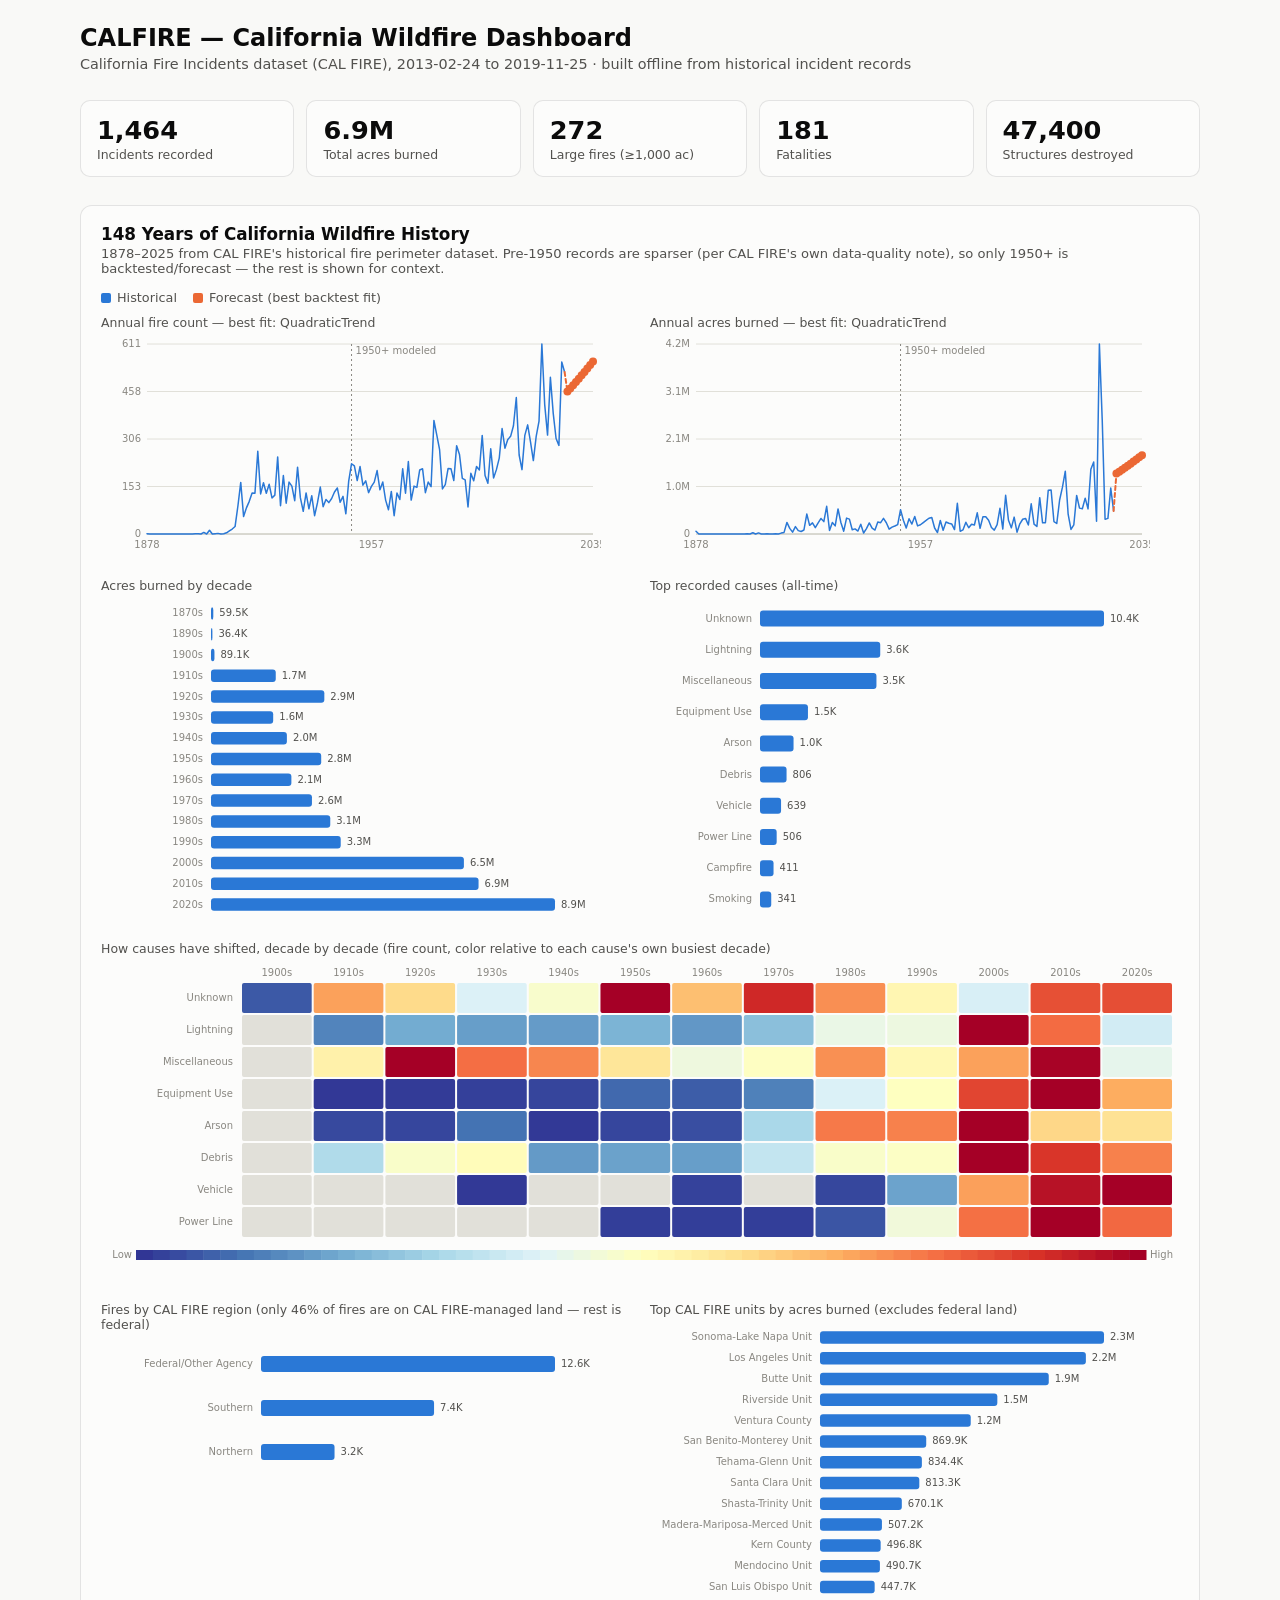
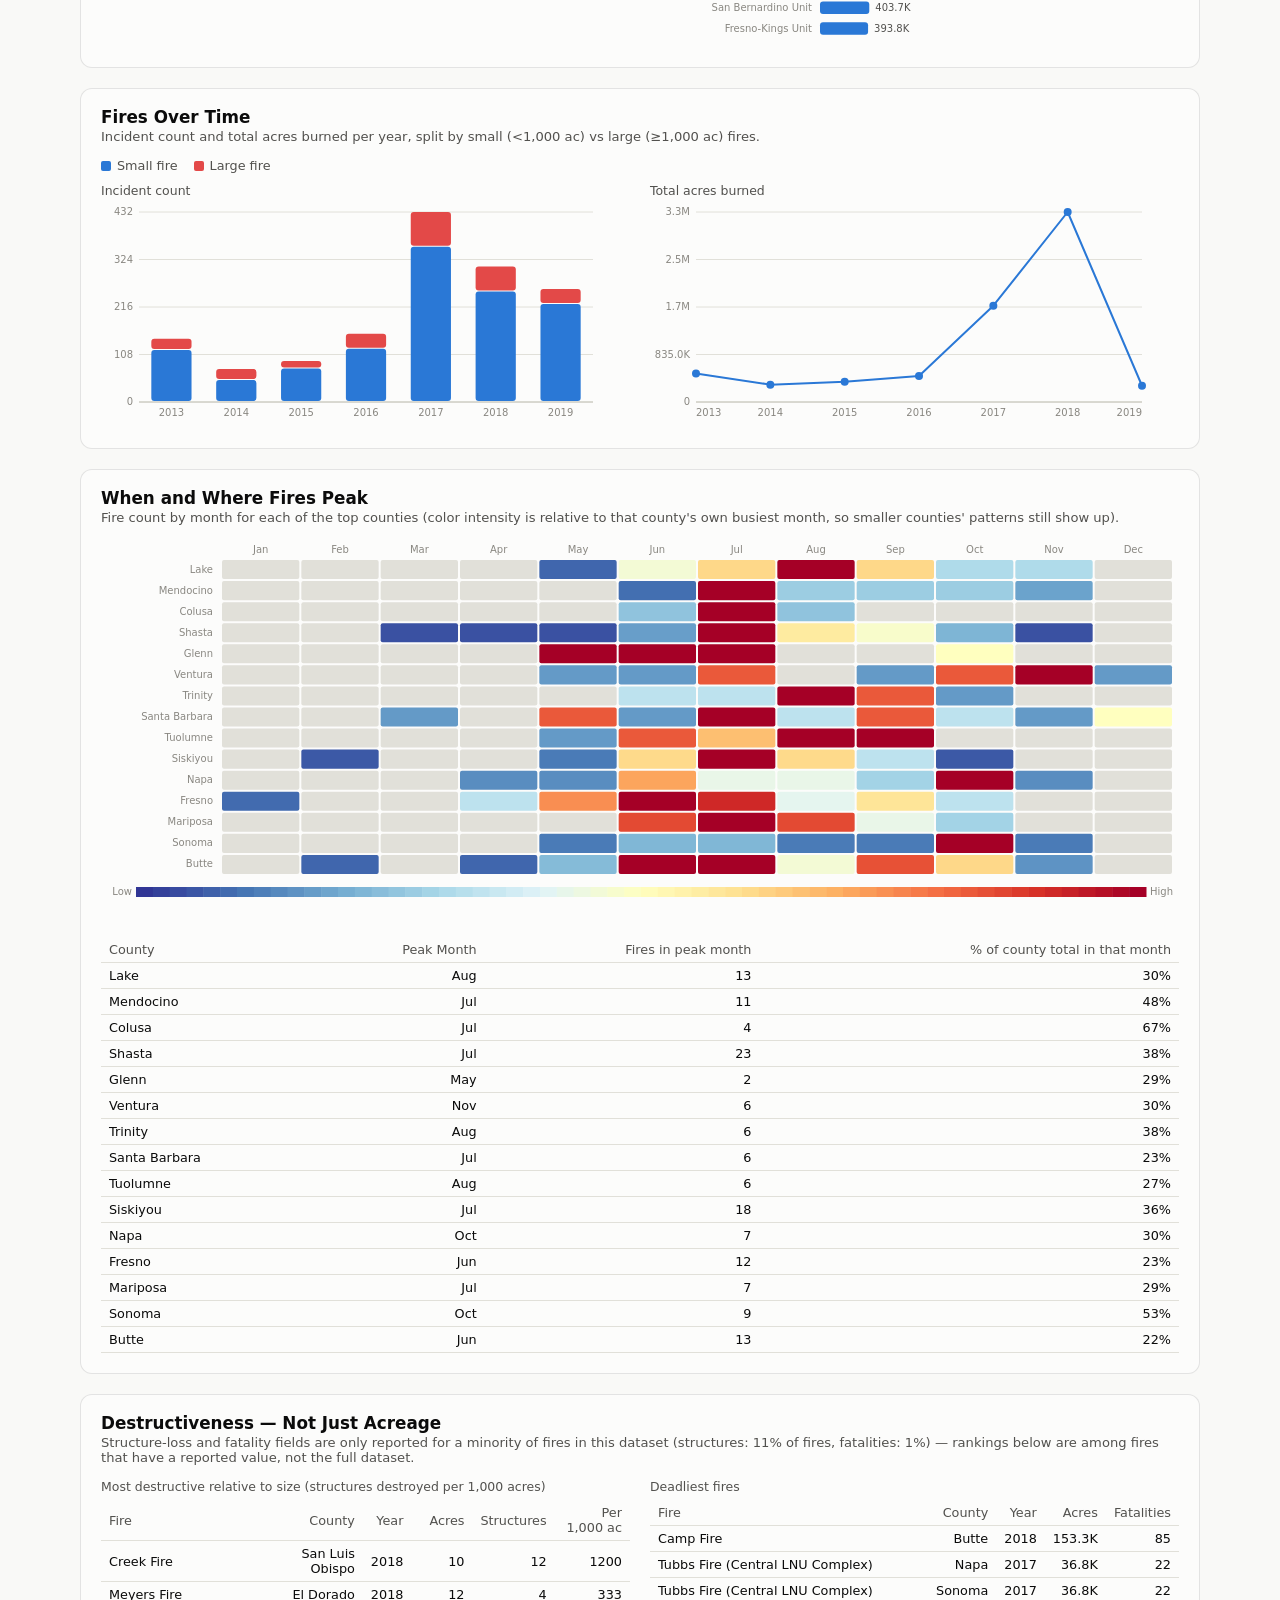
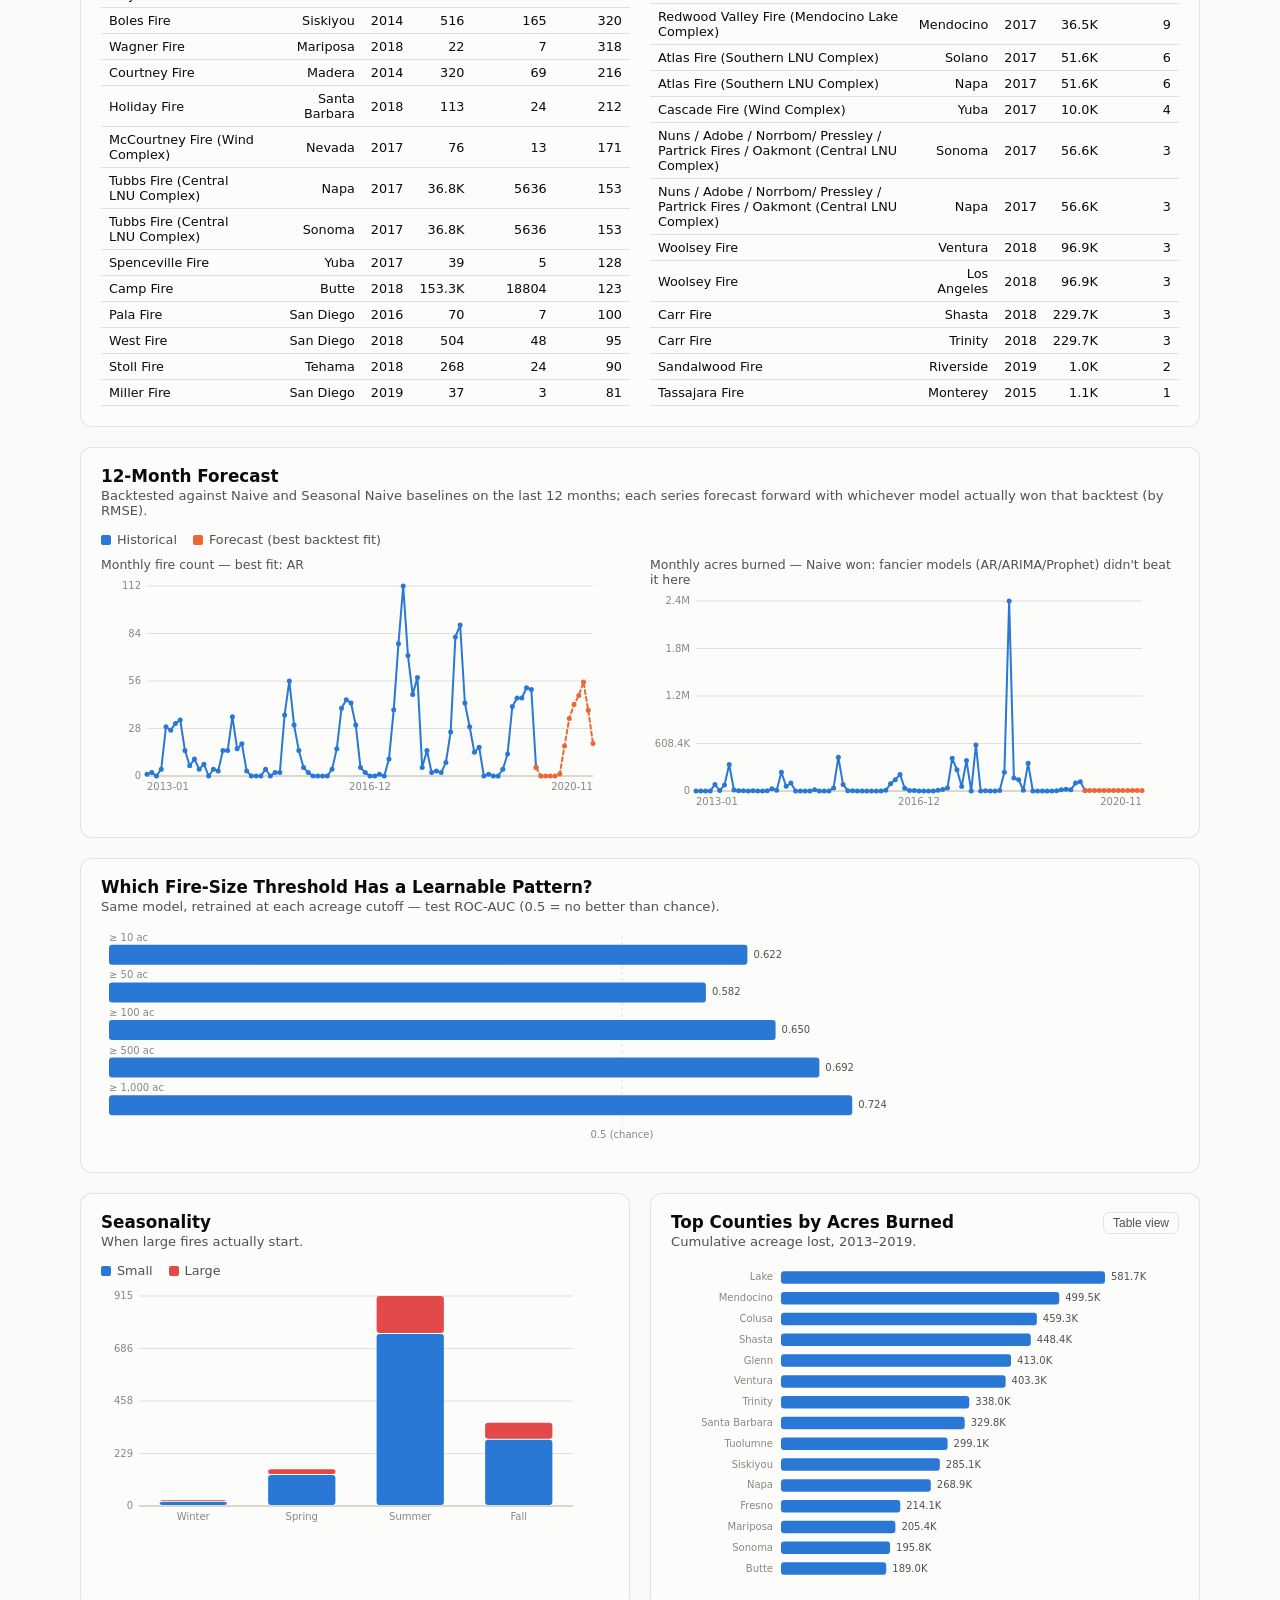
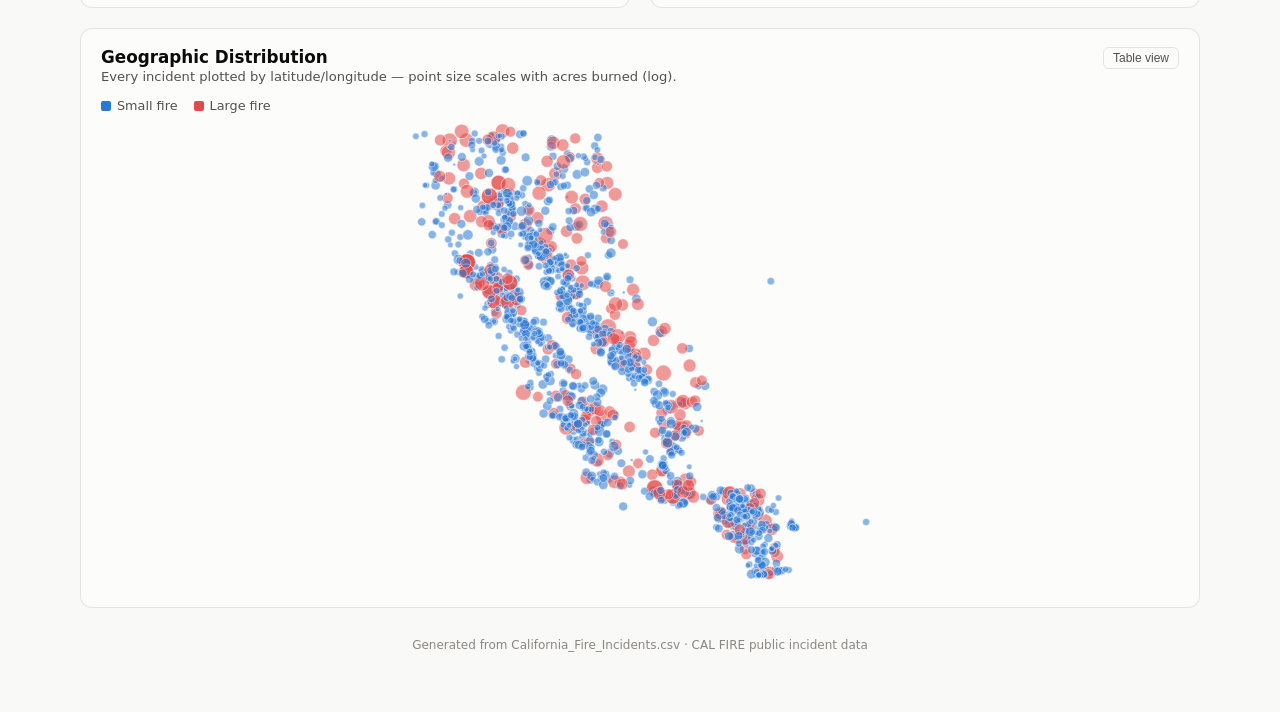
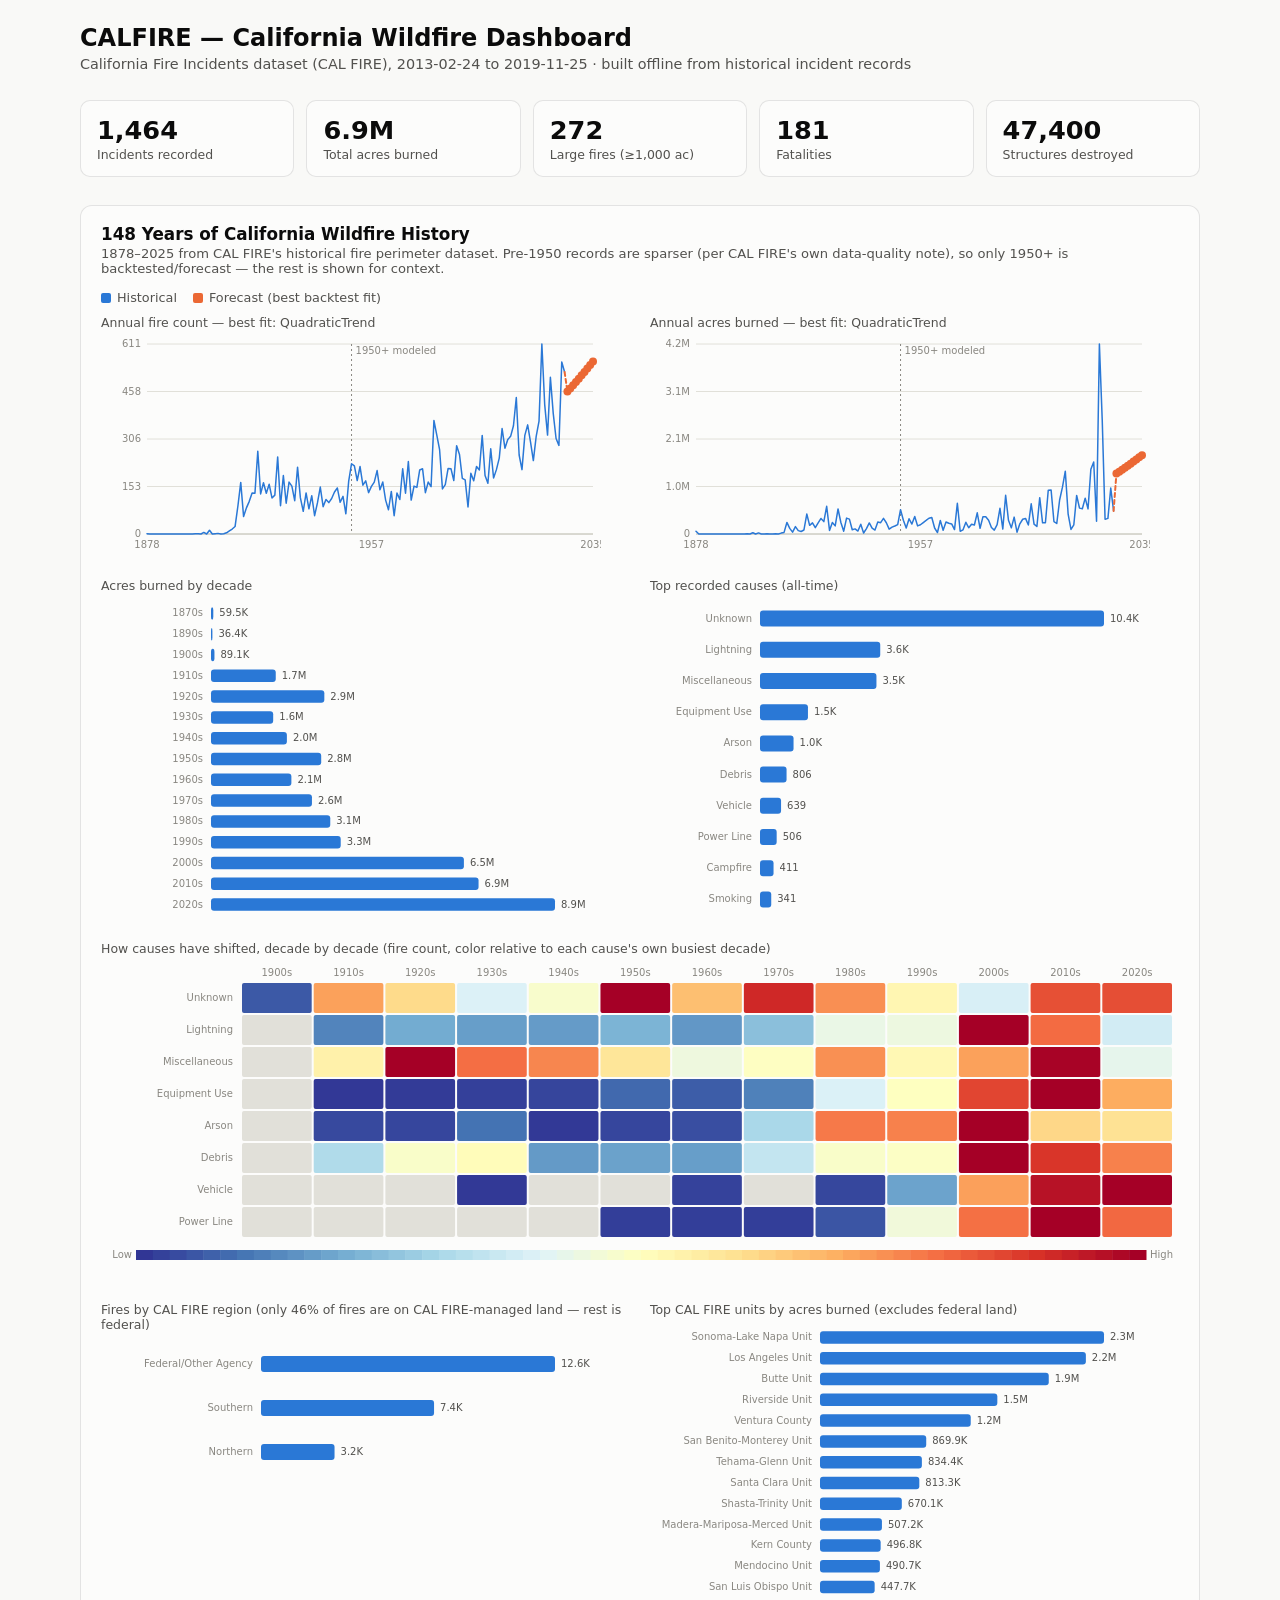
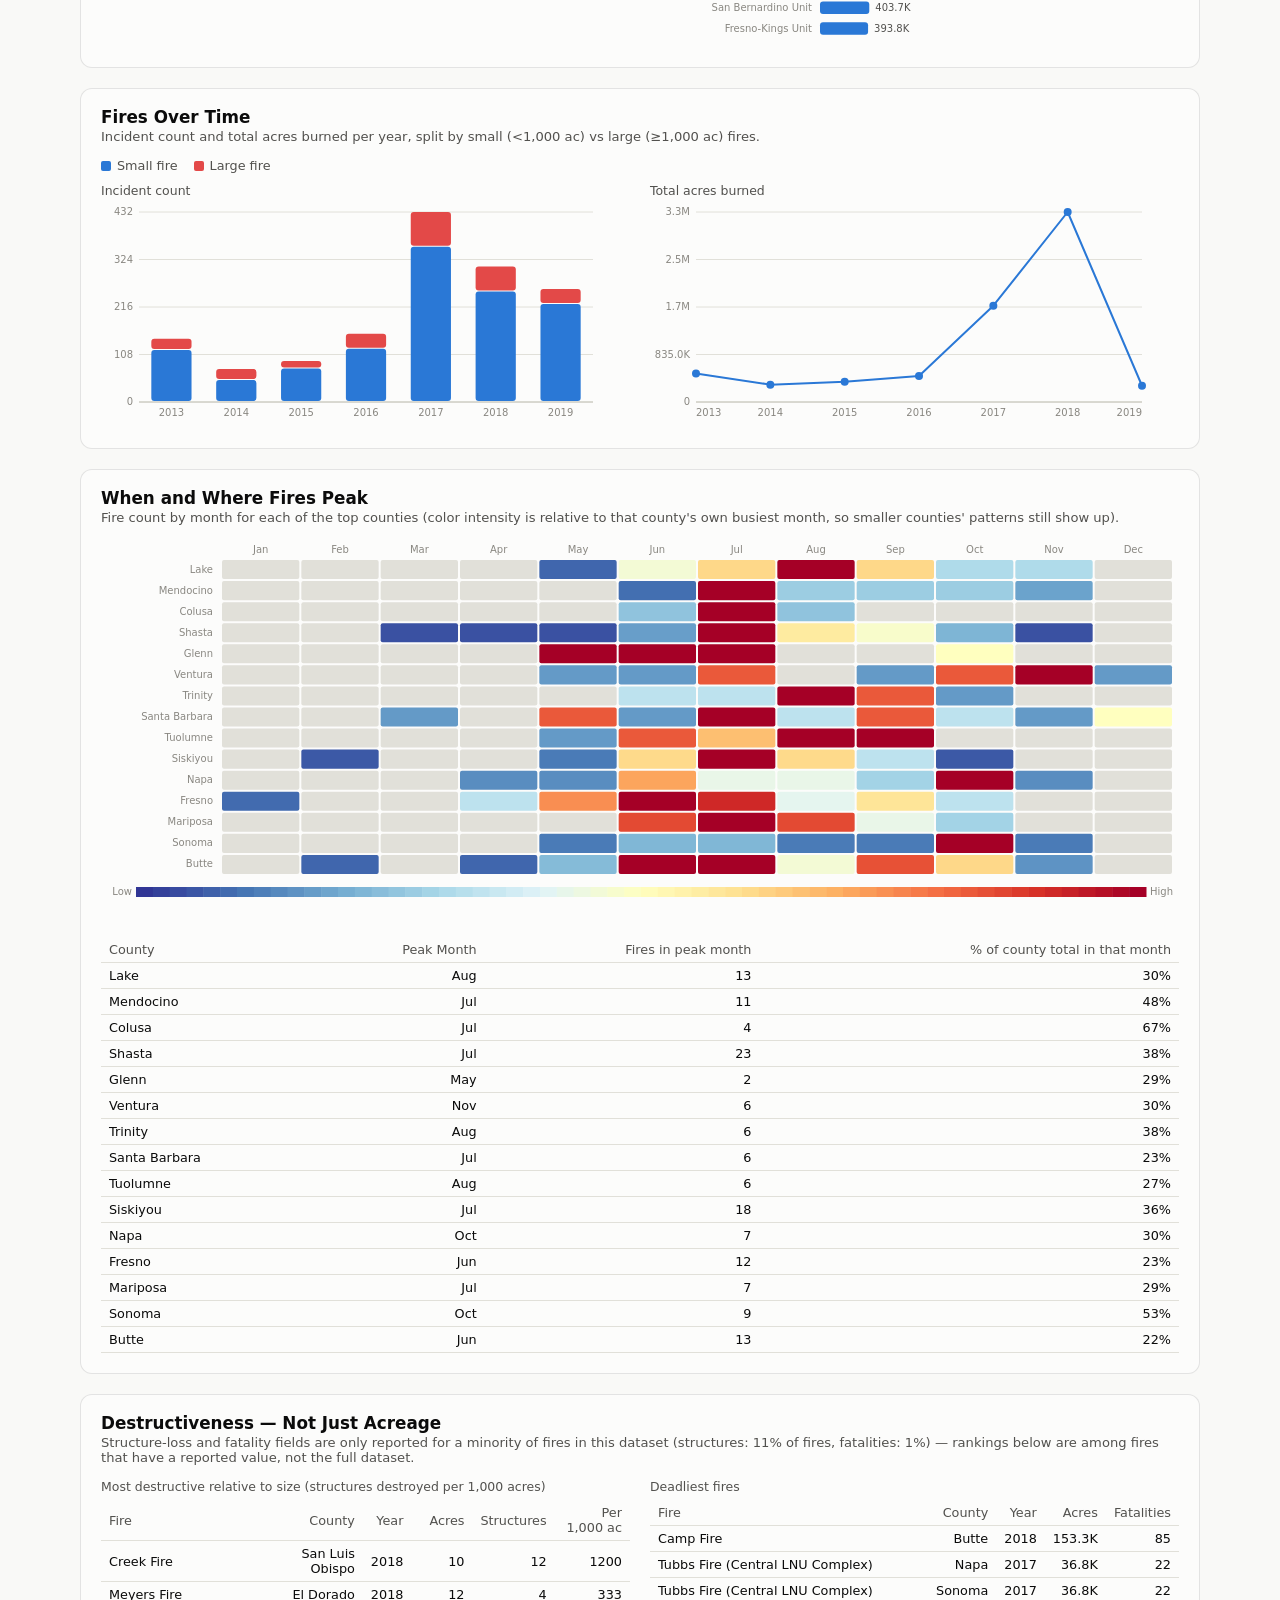
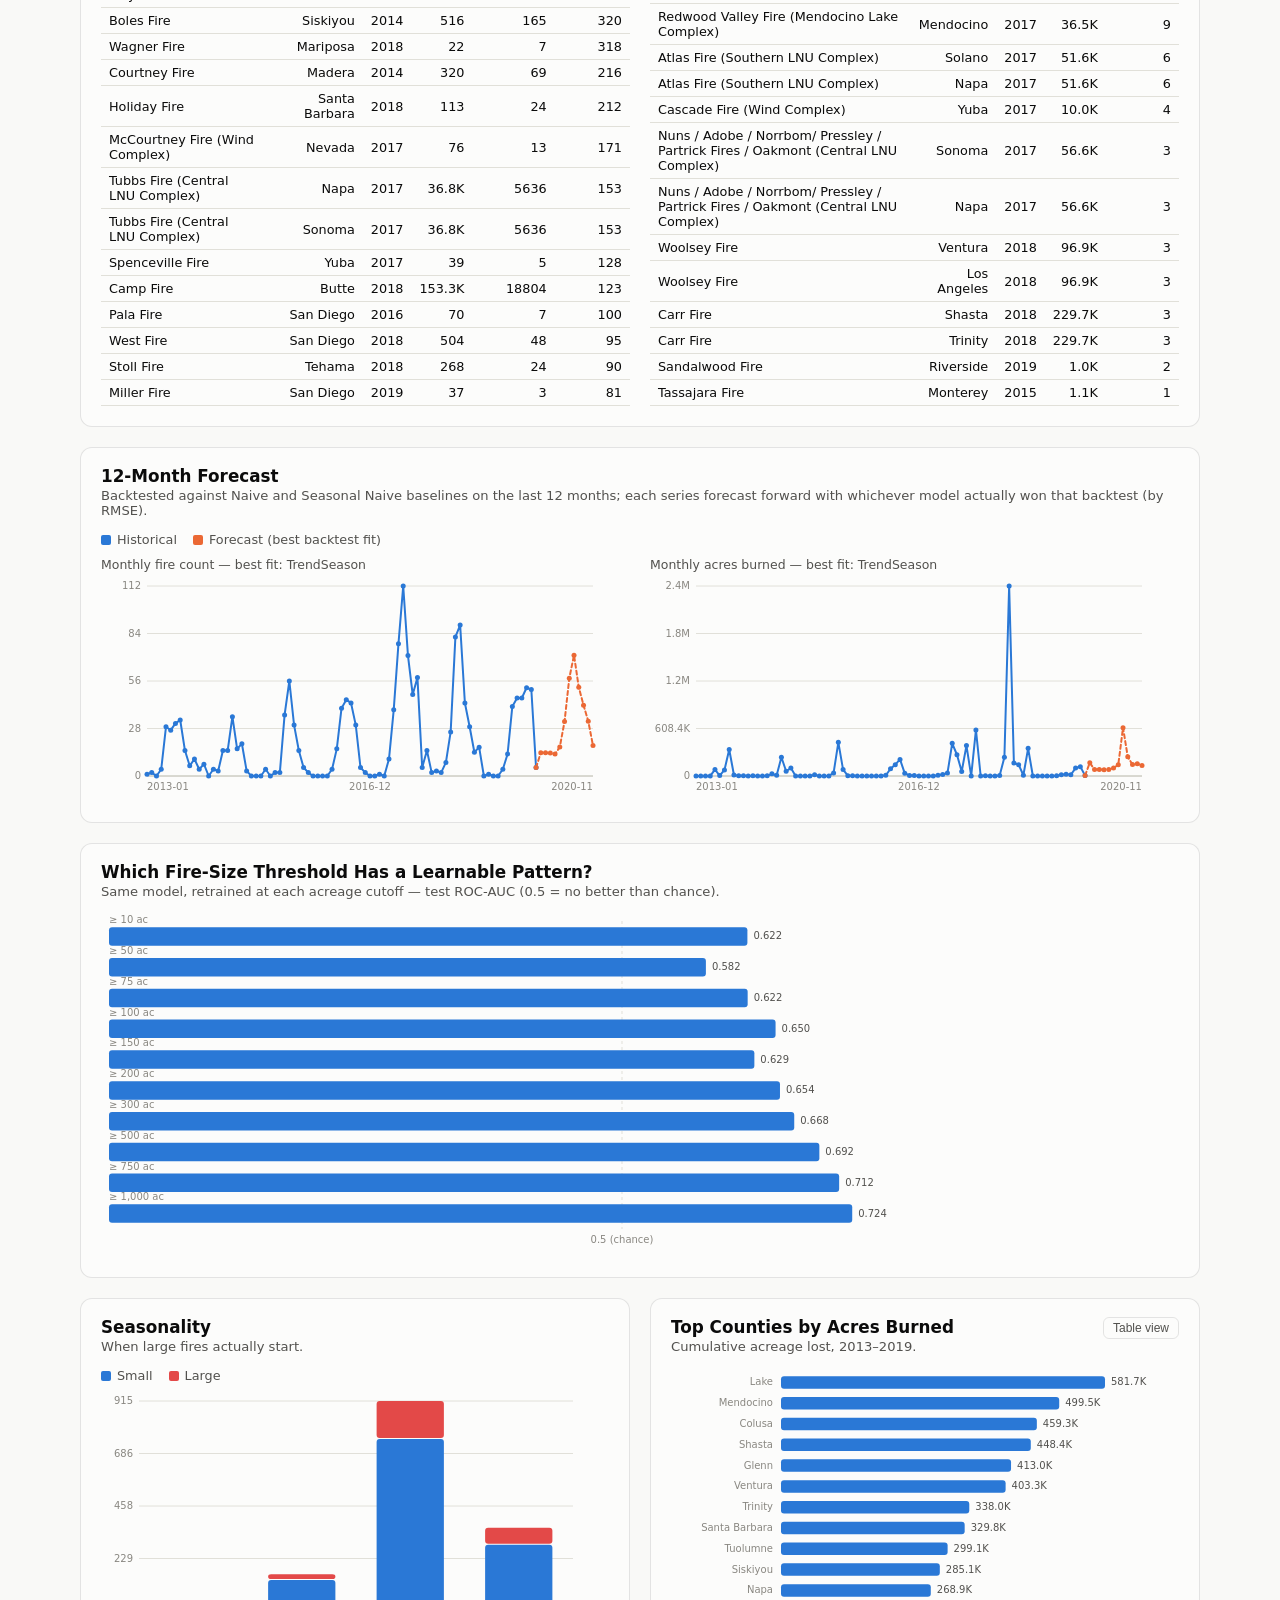
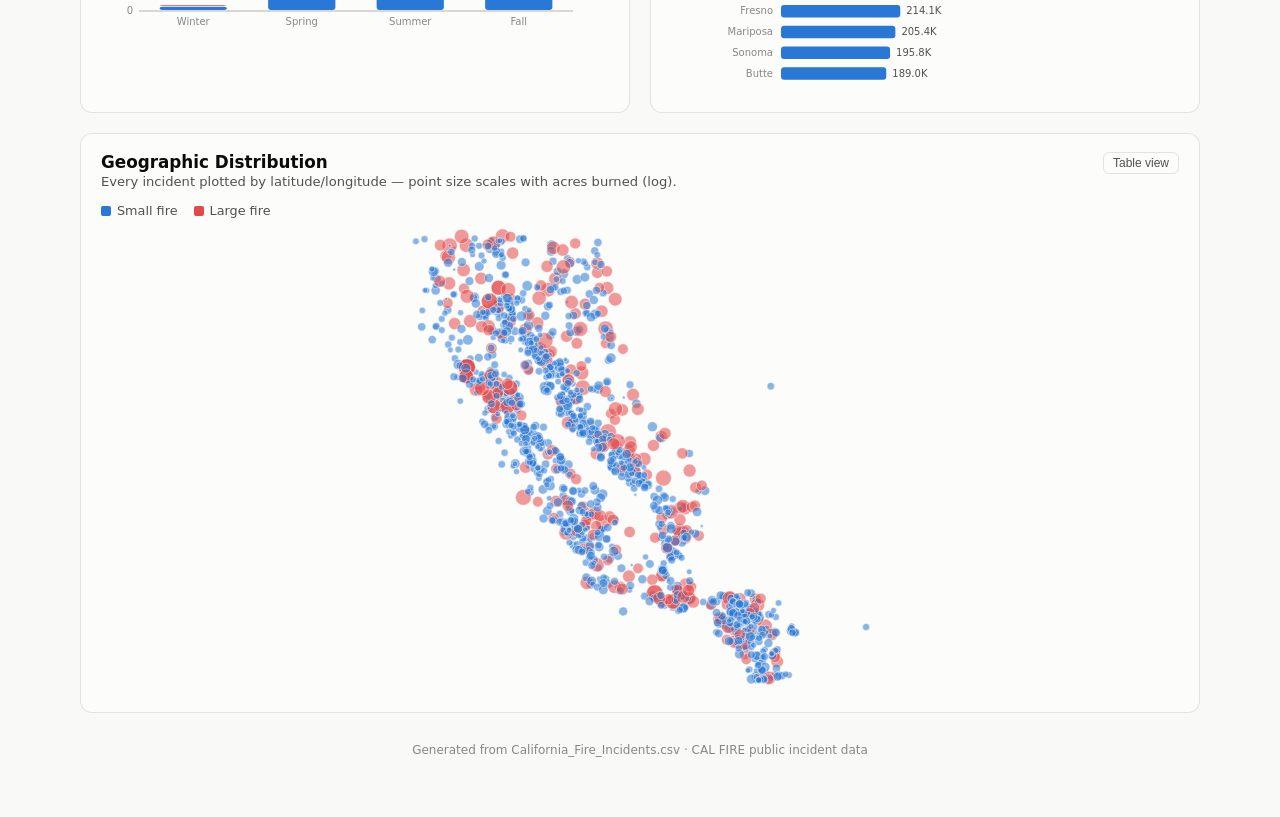
